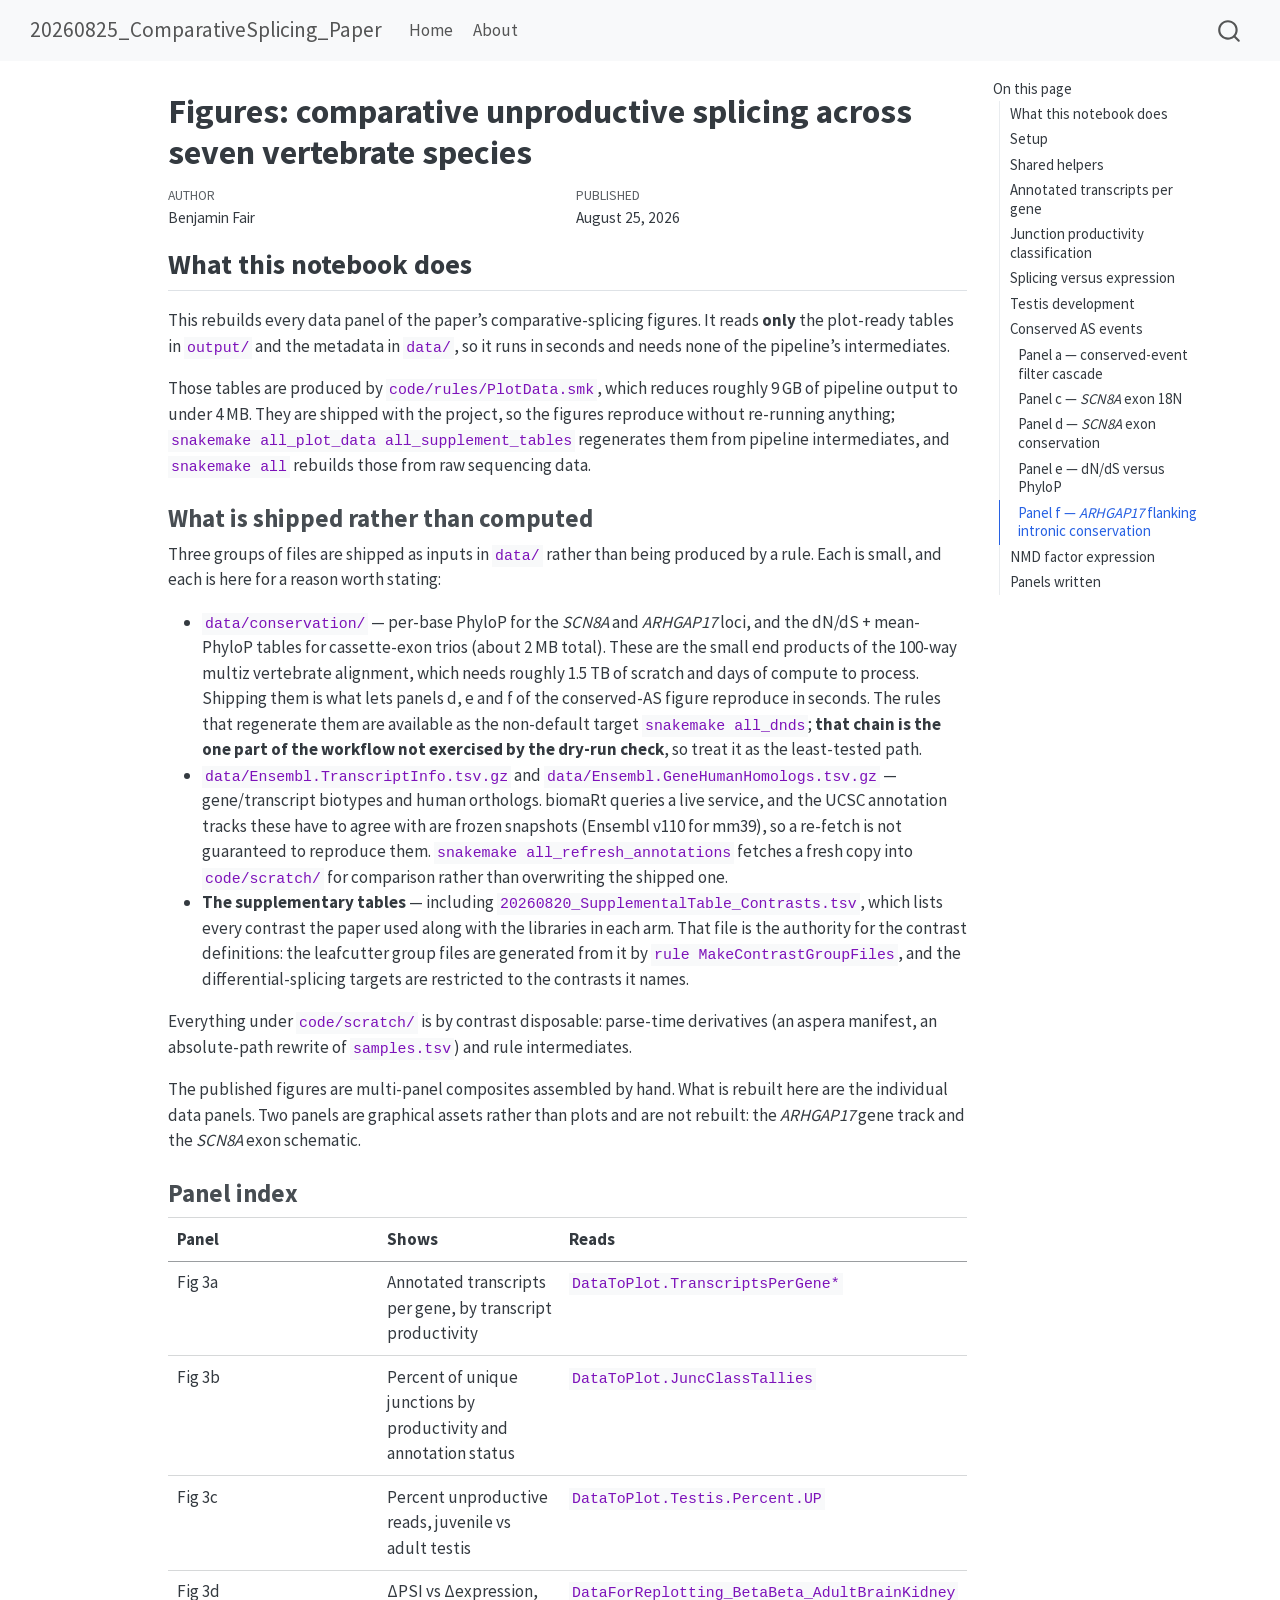
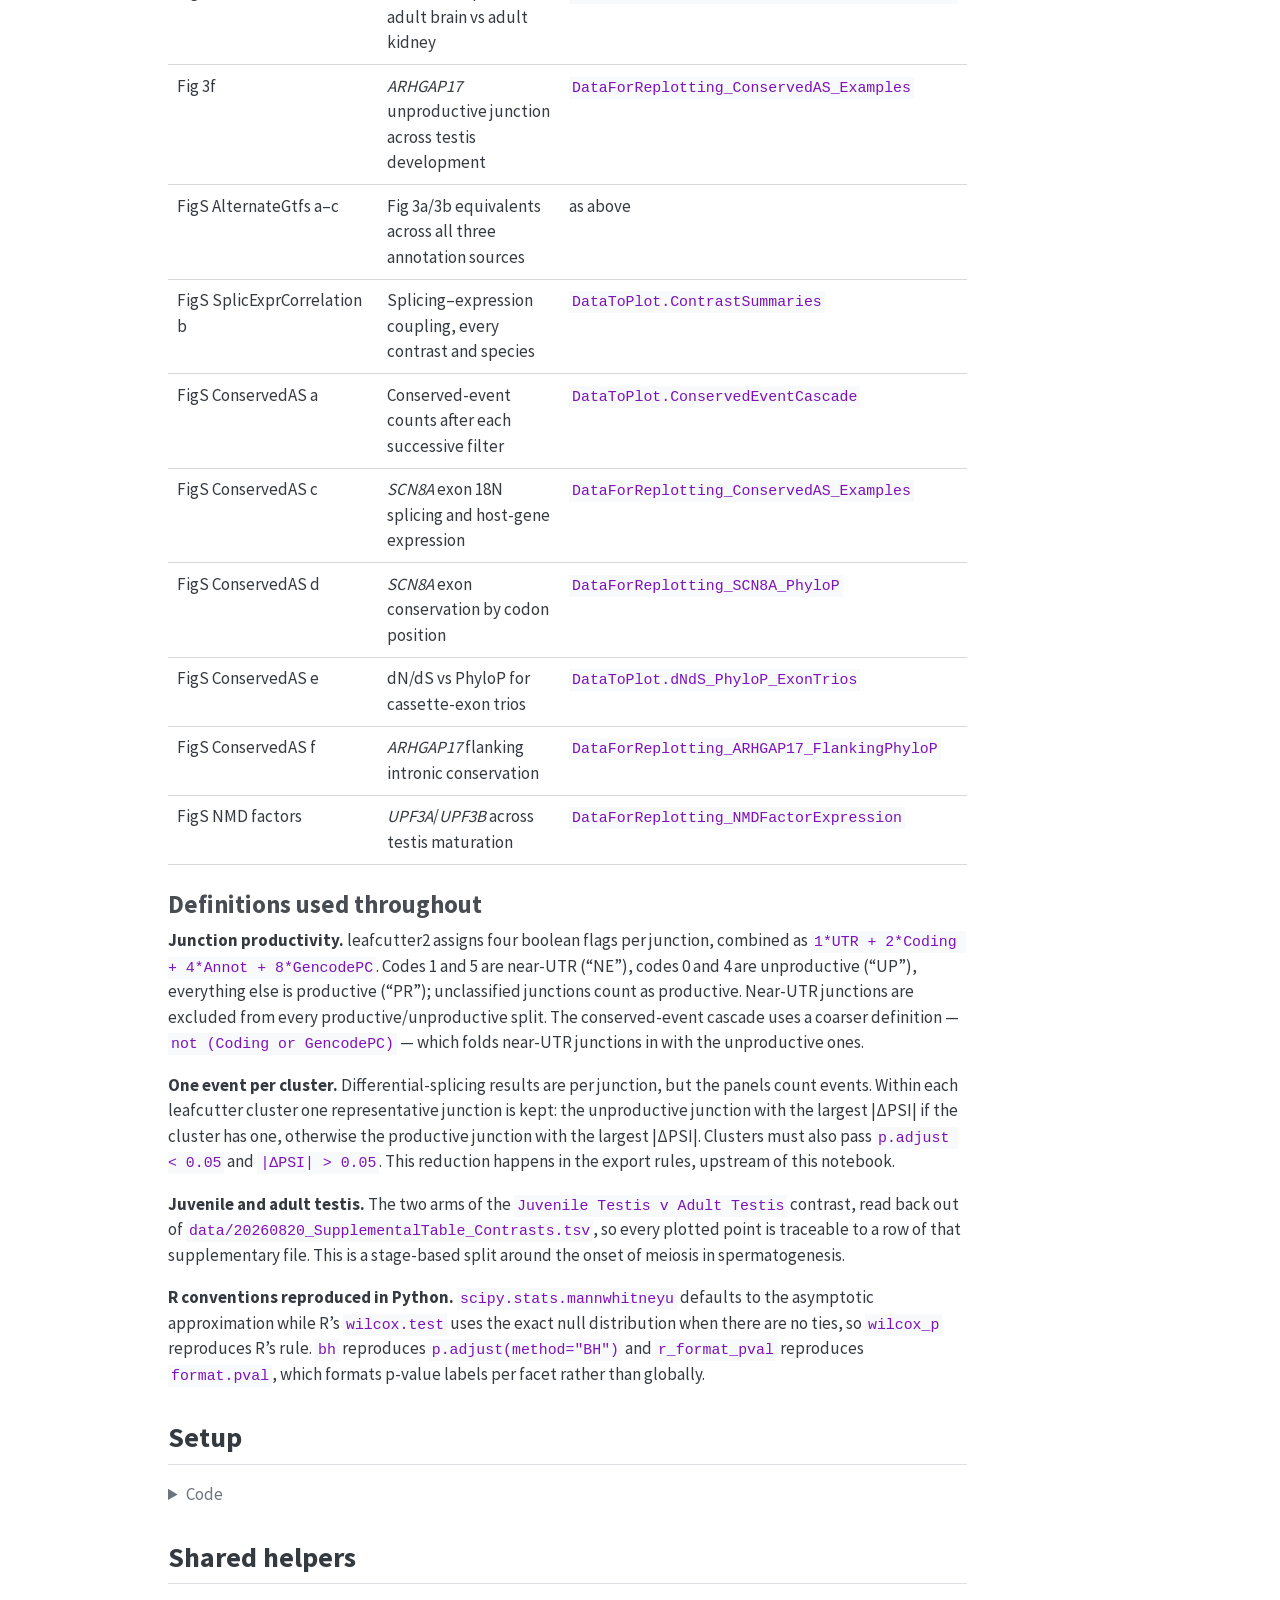
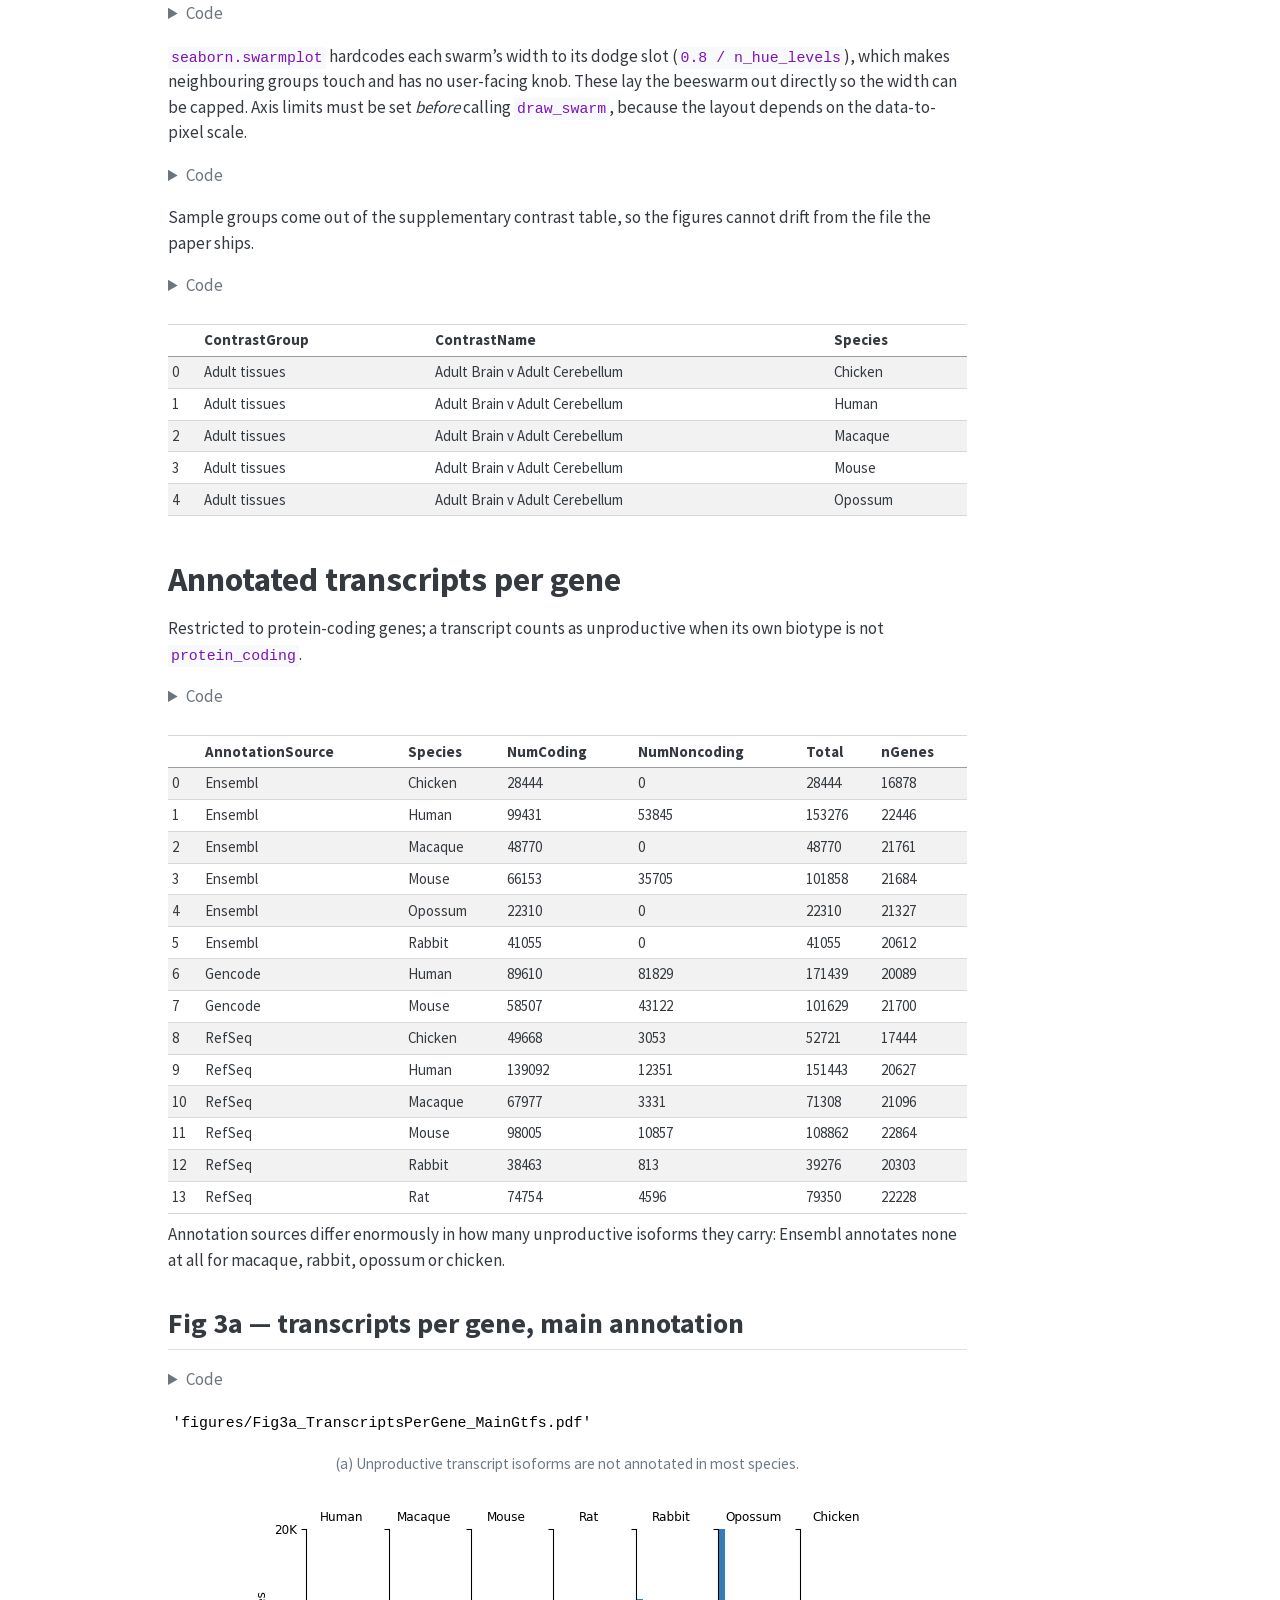
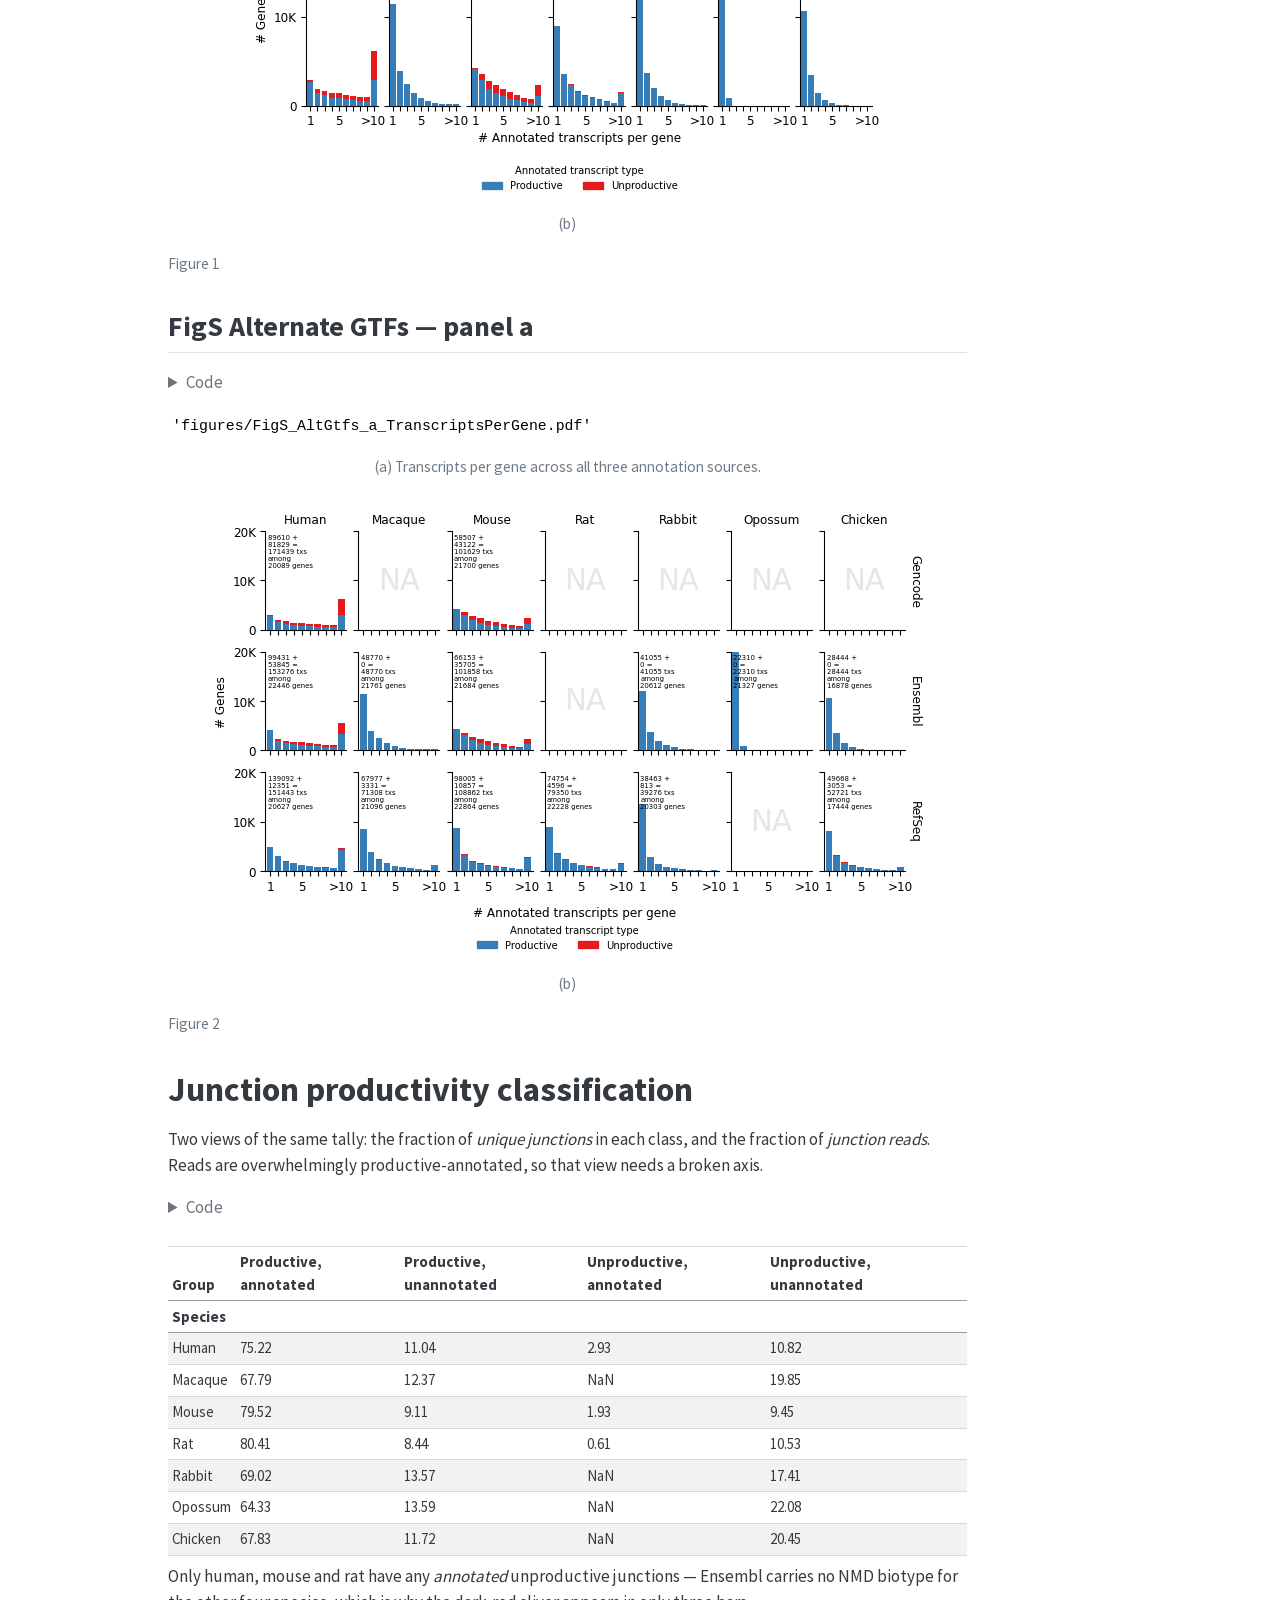
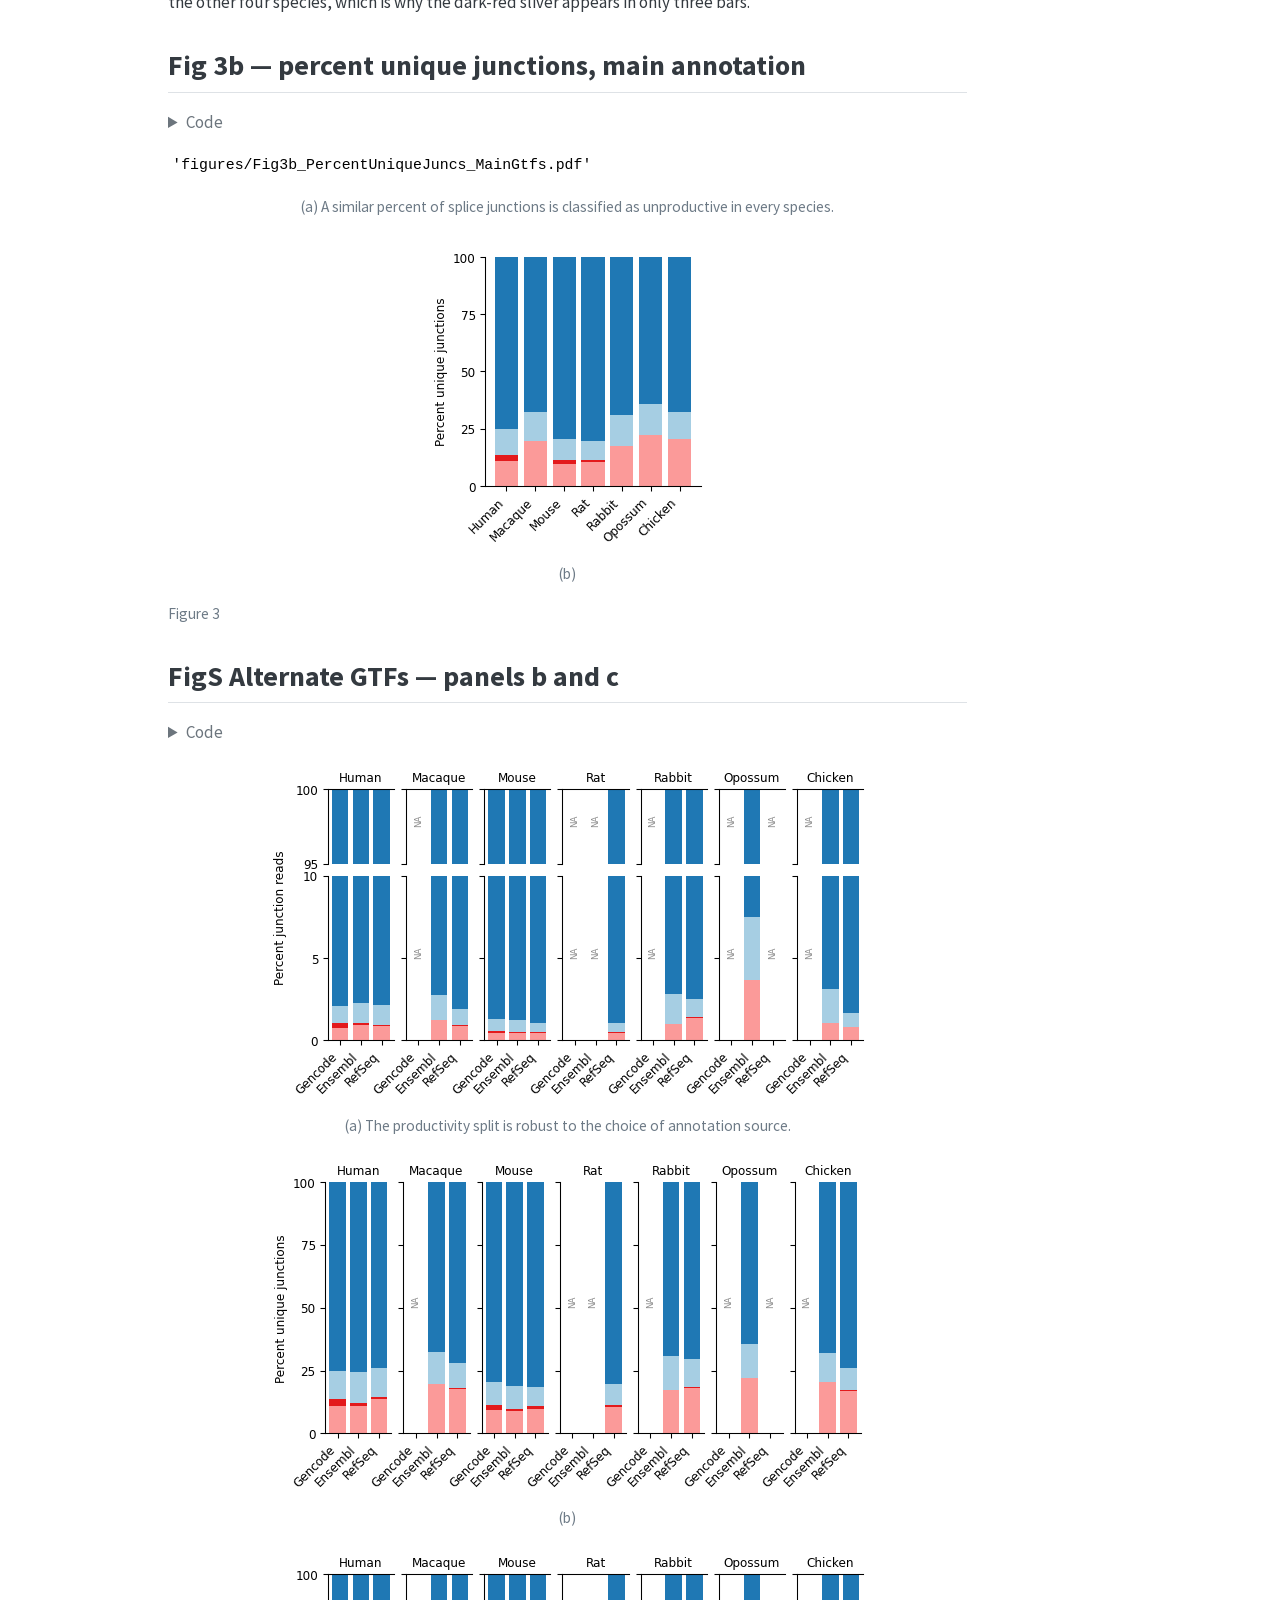
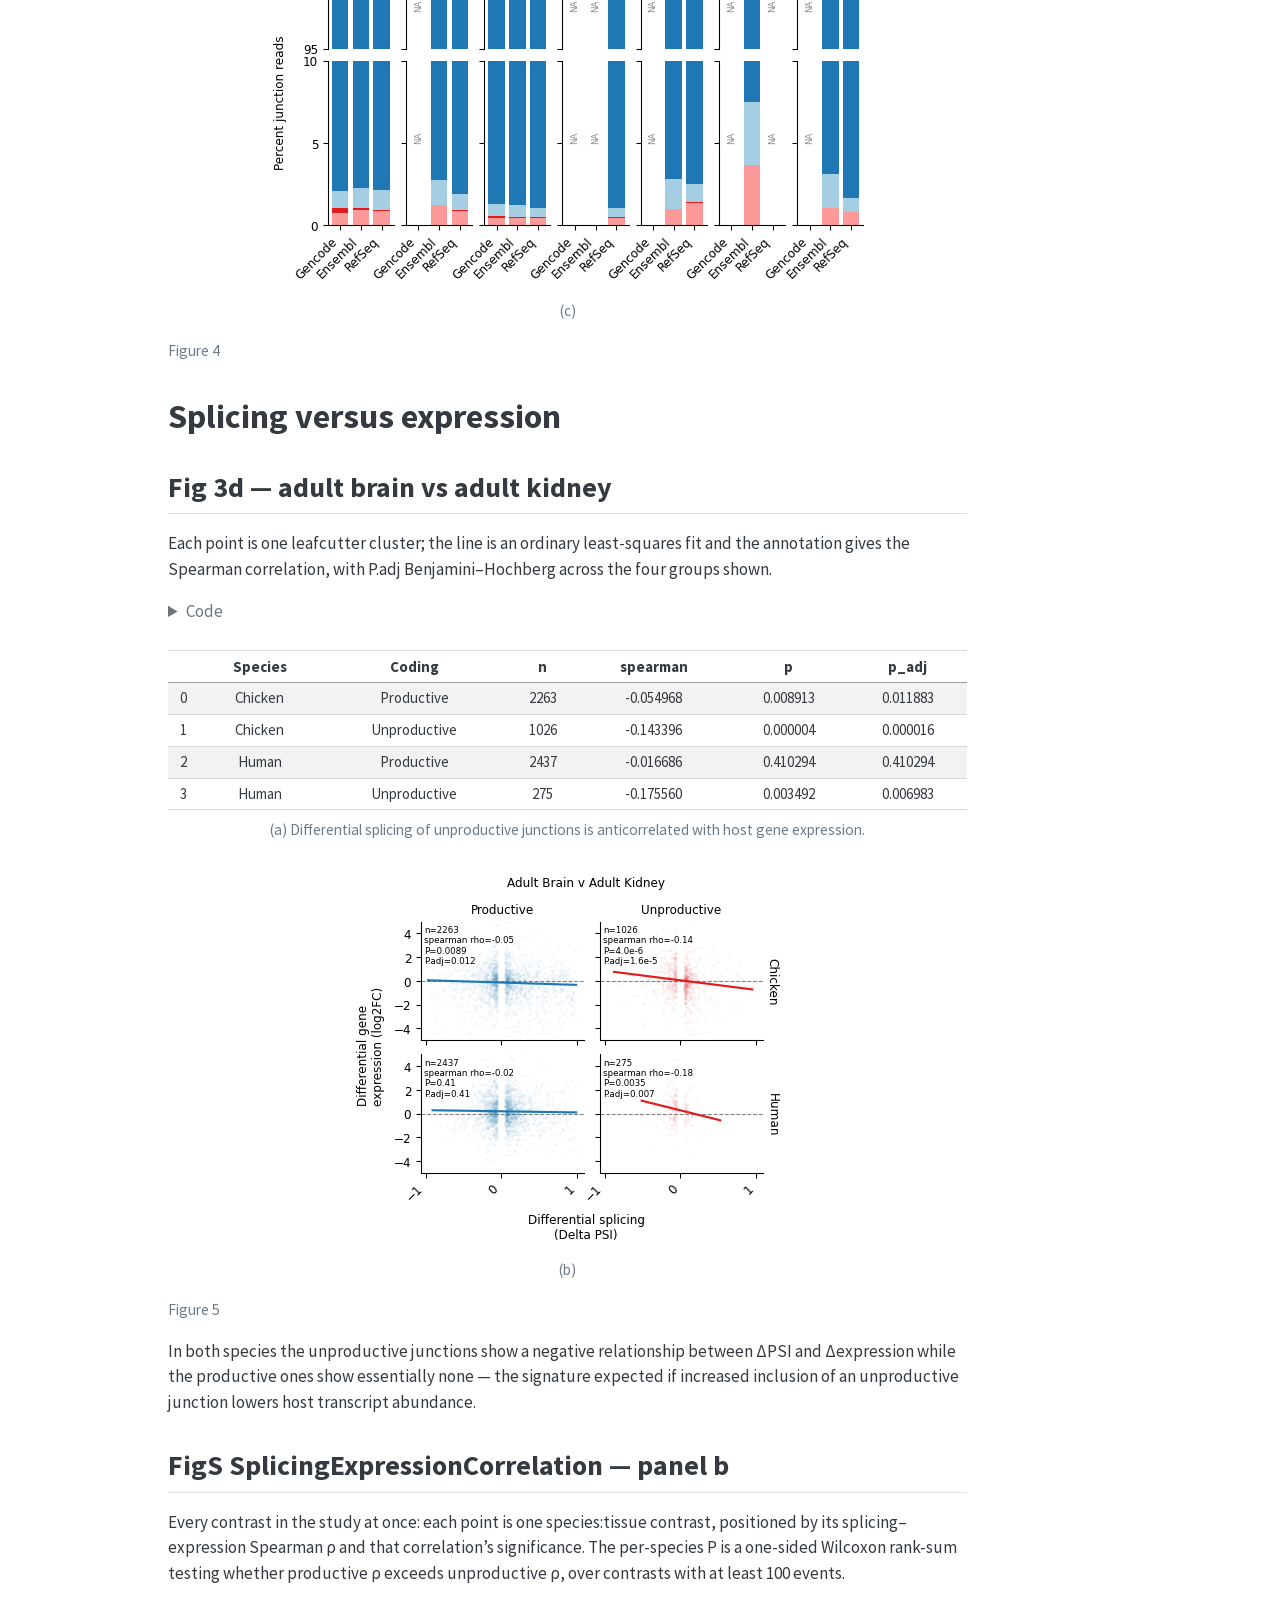
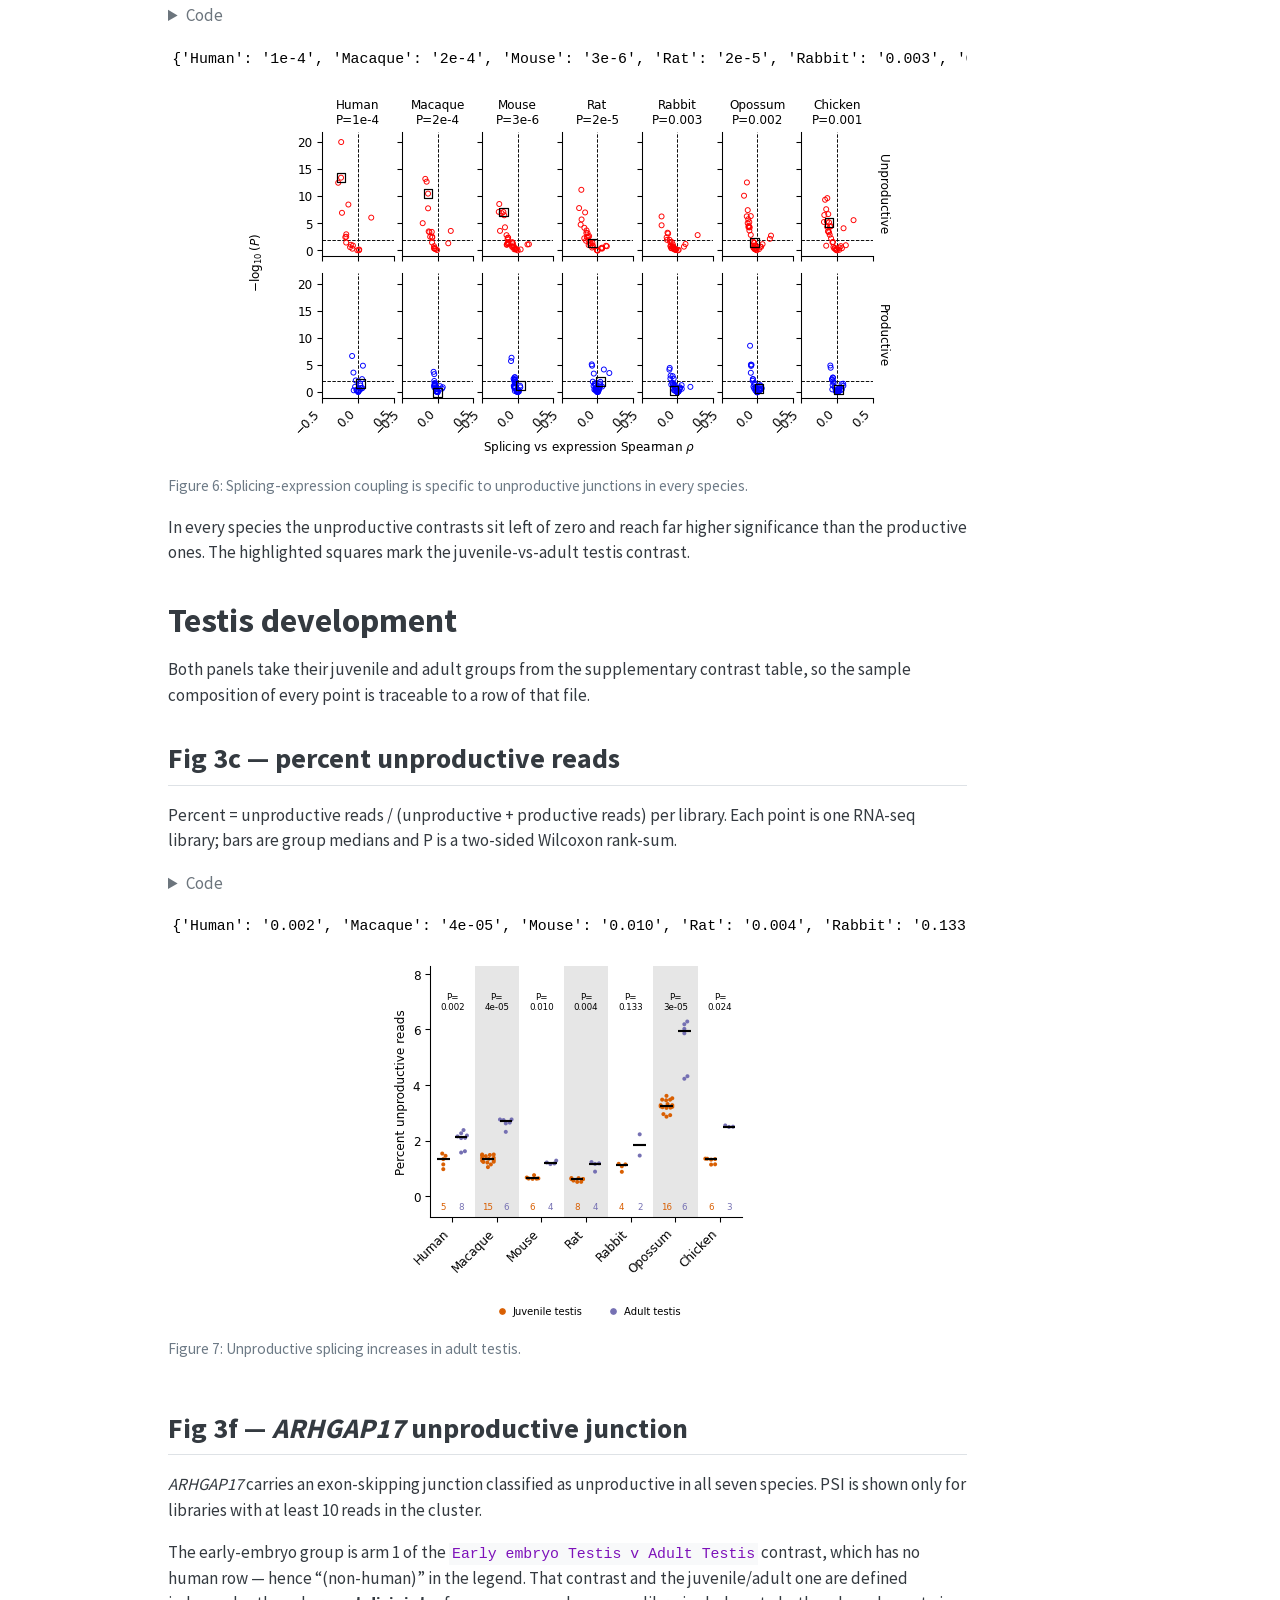
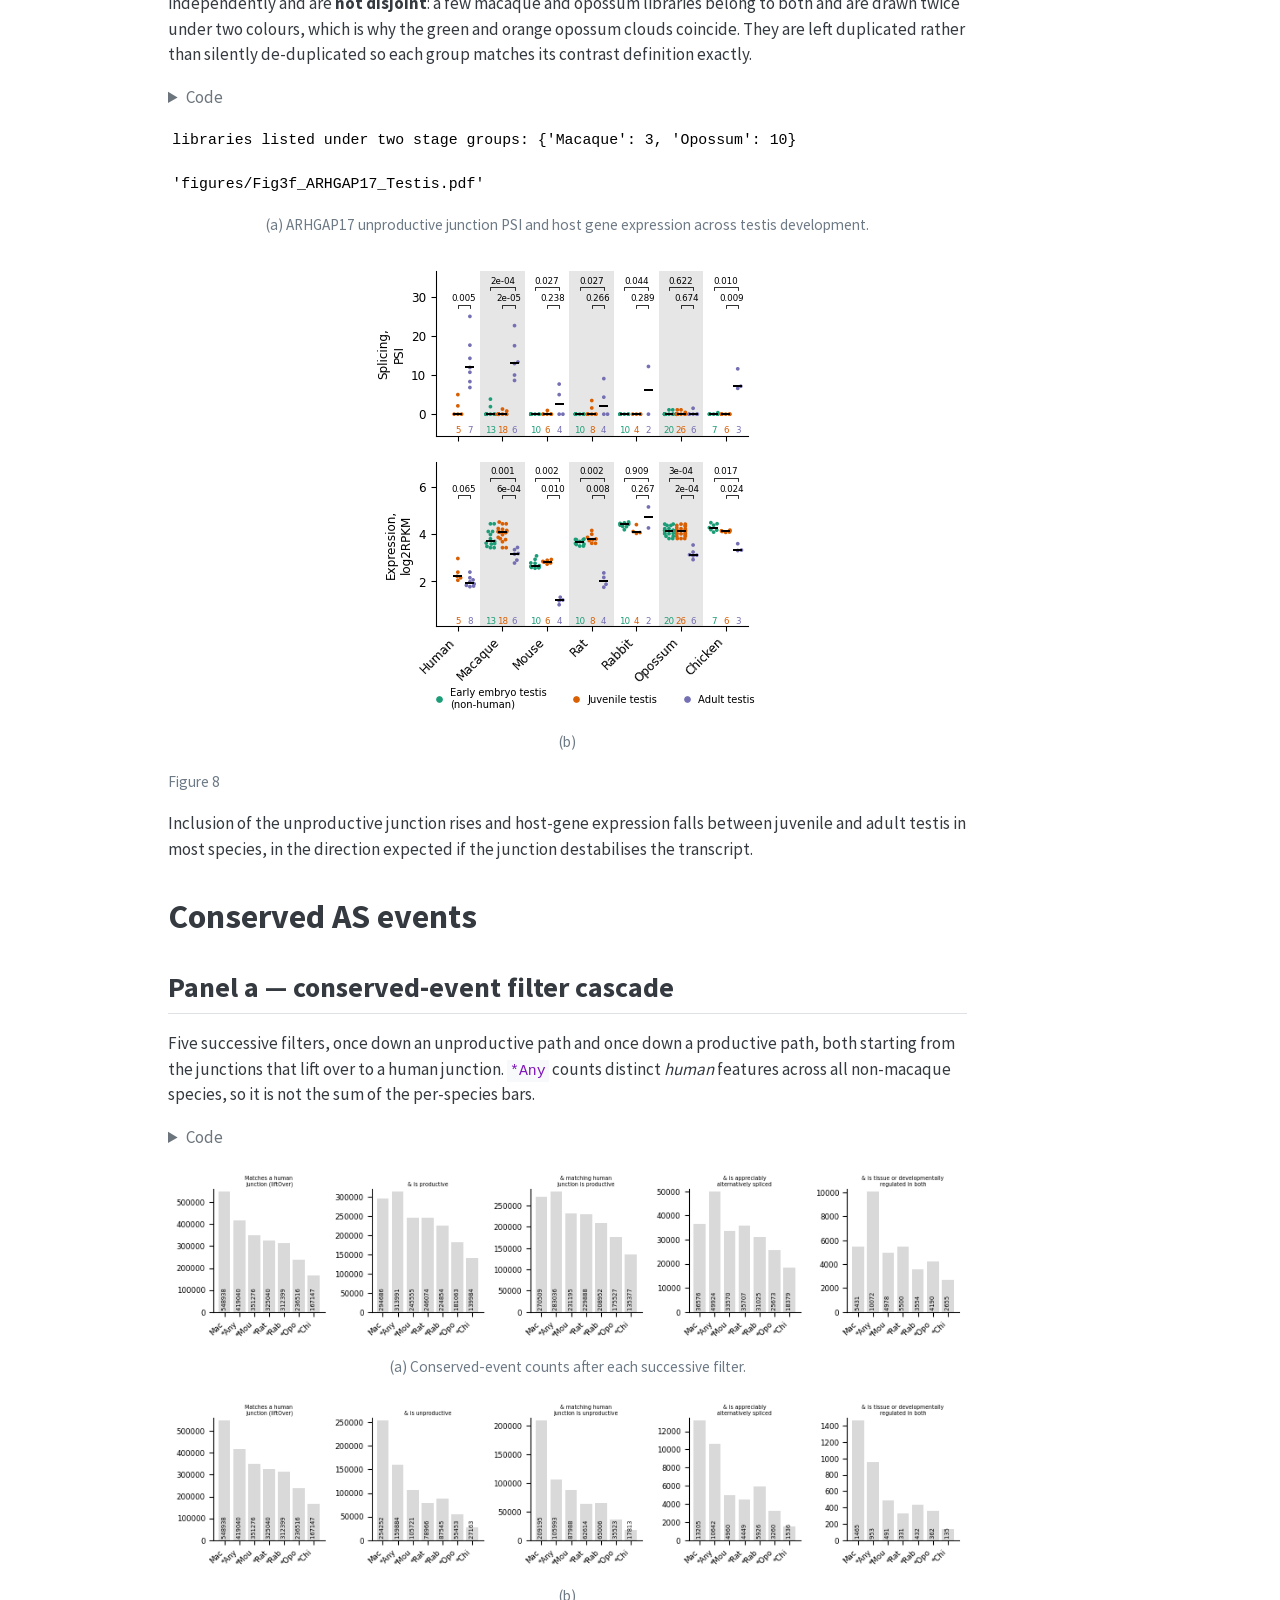
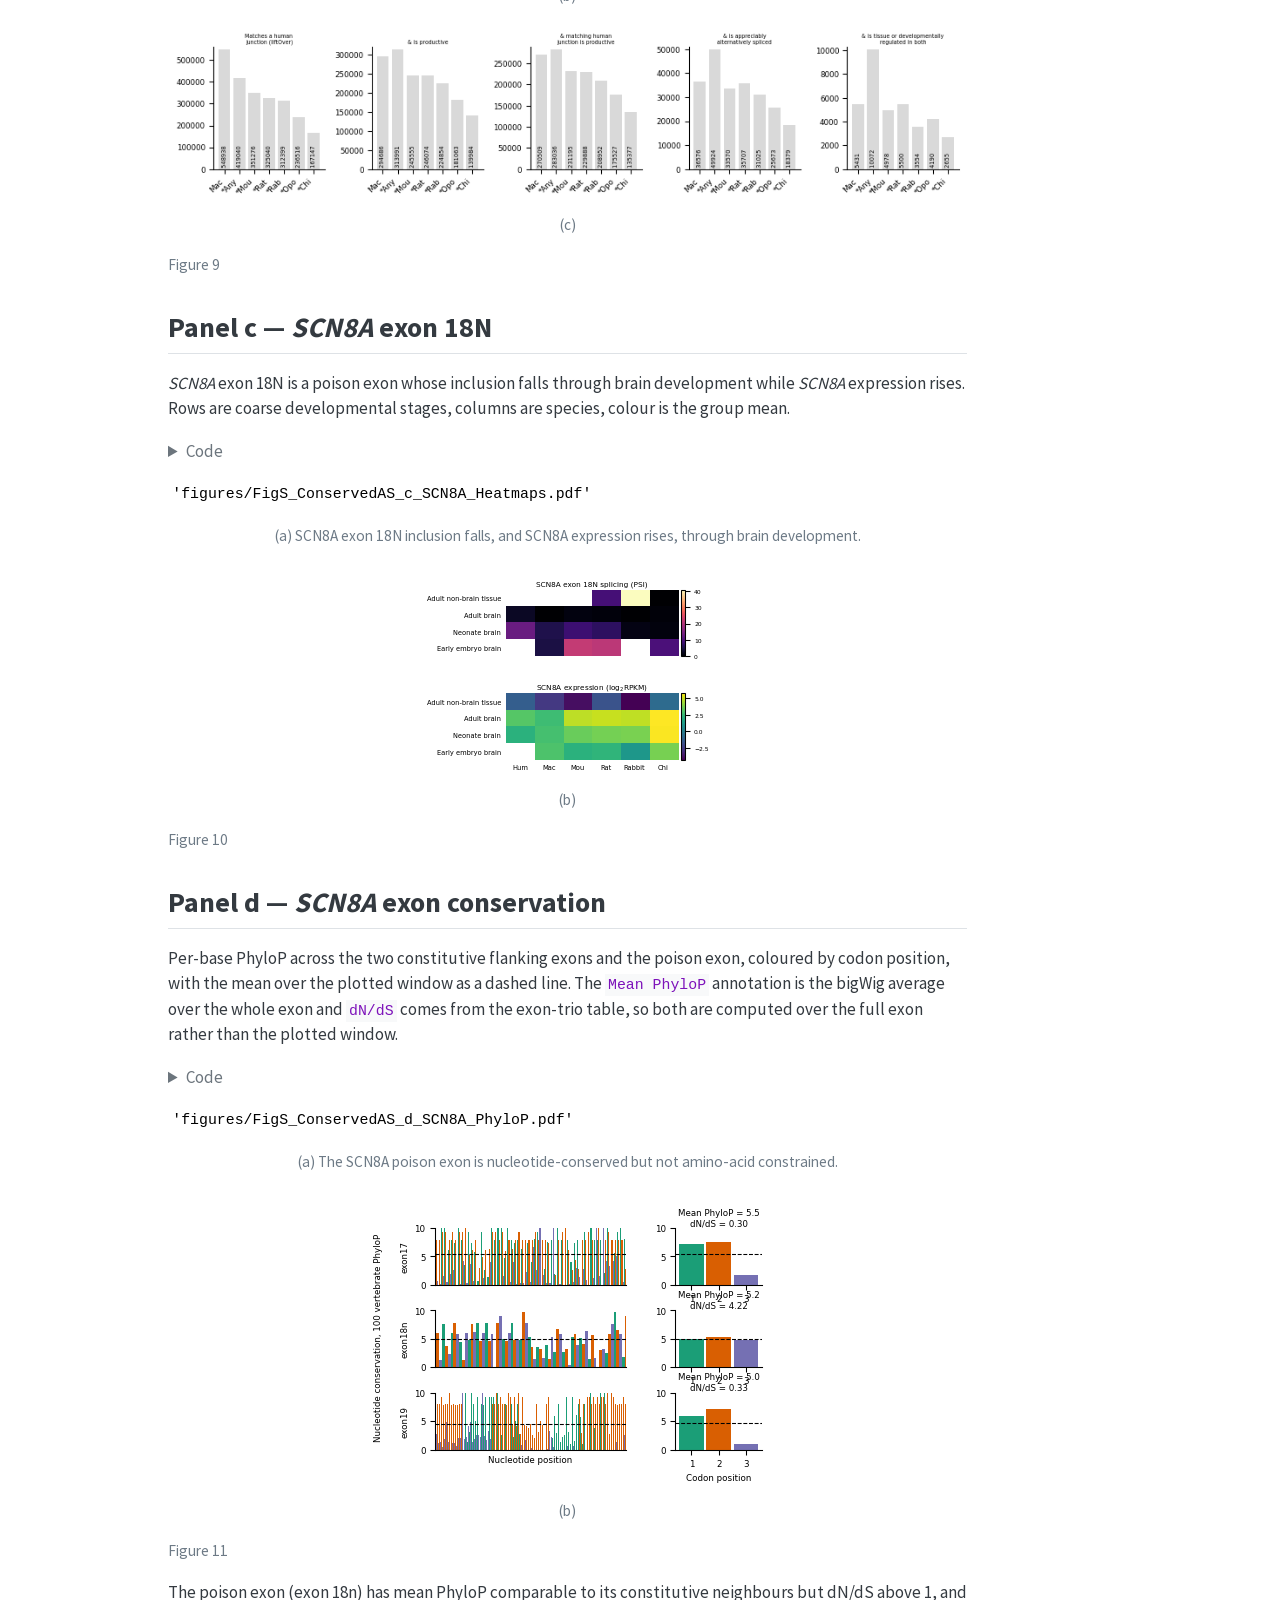
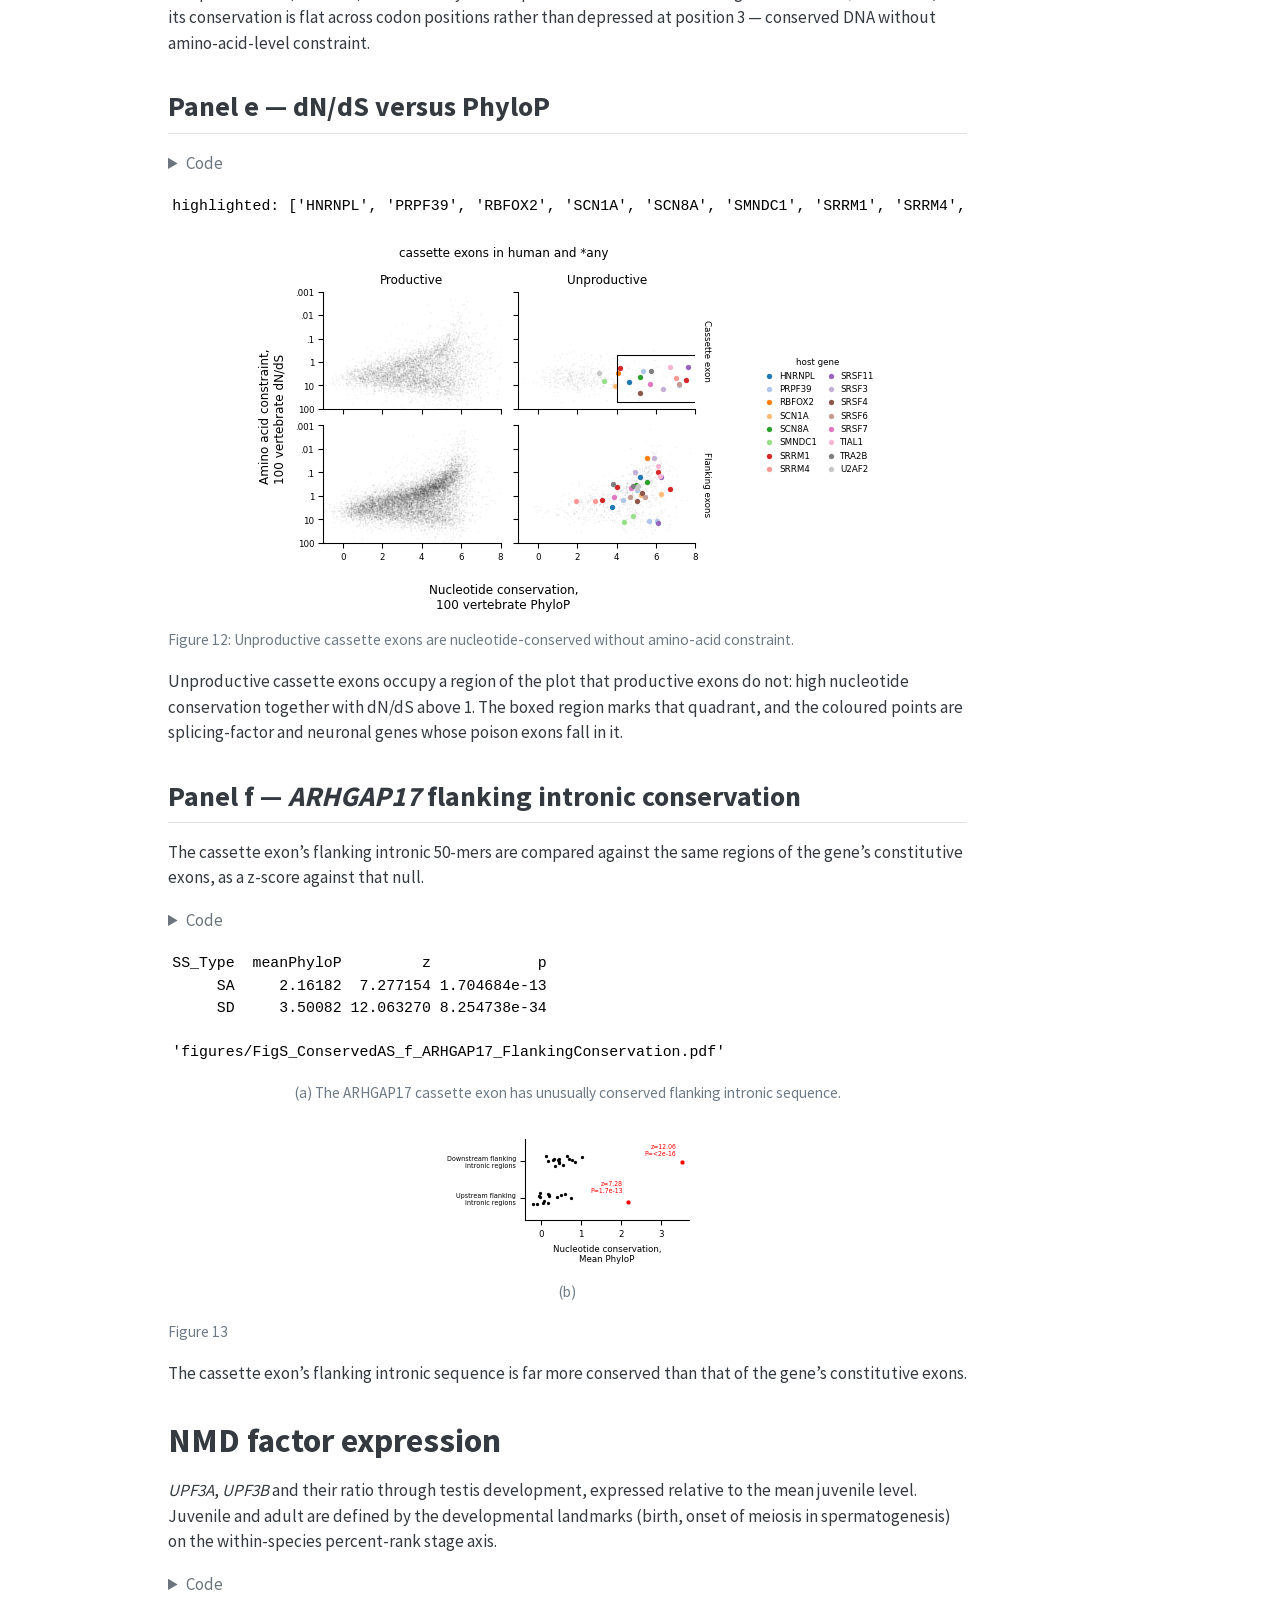
==== docs/ComparativeSplicingFigures.html @ 152240c2 "Self-contained bundle for the comparative-splicing analysis Bundles the comparative unproductive spl" ====
<!DOCTYPE html>
<html xmlns="http://www.w3.org/1999/xhtml" lang="en" xml:lang="en"><head>

<meta charset="utf-8">
<meta name="generator" content="quarto-1.7.29">

<meta name="viewport" content="width=device-width, initial-scale=1.0, user-scalable=yes">

<meta name="author" content="Benjamin Fair">
<meta name="dcterms.date" content="2026-08-25">

<title>Figures: comparative unproductive splicing across seven vertebrate species – 20260825_ComparativeSplicing_Paper</title>
<style>
code{white-space: pre-wrap;}
span.smallcaps{font-variant: small-caps;}
div.columns{display: flex; gap: min(4vw, 1.5em);}
div.column{flex: auto; overflow-x: auto;}
div.hanging-indent{margin-left: 1.5em; text-indent: -1.5em;}
ul.task-list{list-style: none;}
ul.task-list li input[type="checkbox"] {
width: 0.8em;
margin: 0 0.8em 0.2em -1em;  vertical-align: middle;
}

html { -webkit-text-size-adjust: 100%; }
pre > code.sourceCode { white-space: pre; position: relative; }
pre > code.sourceCode > span { display: inline-block; line-height: 1.25; }
pre > code.sourceCode > span:empty { height: 1.2em; }
.sourceCode { overflow: visible; }
code.sourceCode > span { color: inherit; text-decoration: inherit; }
div.sourceCode { margin: 1em 0; }
pre.sourceCode { margin: 0; }
@media screen {
div.sourceCode { overflow: auto; }
}
@media print {
pre > code.sourceCode { white-space: pre-wrap; }
pre > code.sourceCode > span { text-indent: -5em; padding-left: 5em; }
}
pre.numberSource code
{ counter-reset: source-line 0; }
pre.numberSource code > span
{ position: relative; left: -4em; counter-increment: source-line; }
pre.numberSource code > span > a:first-child::before
{ content: counter(source-line);
position: relative; left: -1em; text-align: right; vertical-align: baseline;
border: none; display: inline-block;
-webkit-touch-callout: none; -webkit-user-select: none;
-khtml-user-select: none; -moz-user-select: none;
-ms-user-select: none; user-select: none;
padding: 0 4px; width: 4em;
}
pre.numberSource { margin-left: 3em; padding-left: 4px; }
div.sourceCode
{ }
@media screen {
pre > code.sourceCode > span > a:first-child::before { text-decoration: underline; }
}
</style>


<script>/*! jQuery v3.5.1 | (c) JS Foundation and other contributors | jquery.org/license */
!function(e,t){"use strict";"object"==typeof module&&"object"==typeof module.exports?module.exports=e.document?t(e,!0):function(e){if(!e.document)throw new Error("jQuery requires a window with a document");return t(e)}:t(e)}("undefined"!=typeof window?window:this,function(C,e){"use strict";var t=[],r=Object.getPrototypeOf,s=t.slice,g=t.flat?function(e){return t.flat.call(e)}:function(e){return t.concat.apply([],e)},u=t.push,i=t.indexOf,n={},o=n.toString,v=n.hasOwnProperty,a=v.toString,l=a.call(Object),y={},m=function(e){return"function"==typeof e&&"number"!=typeof e.nodeType},x=function(e){return null!=e&&e===e.window},E=C.document,c={type:!0,src:!0,nonce:!0,noModule:!0};function b(e,t,n){var r,i,o=(n=n||E).createElement("script");if(o.text=e,t)for(r in c)(i=t[r]||t.getAttribute&&t.getAttribute(r))&&o.setAttribute(r,i);n.head.appendChild(o).parentNode.removeChild(o)}function w(e){return null==e?e+"":"object"==typeof e||"function"==typeof e?n[o.call(e)]||"object":typeof e}var f="3.5.1",S=function(e,t){return new S.fn.init(e,t)};function p(e){var t=!!e&&"length"in e&&e.length,n=w(e);return!m(e)&&!x(e)&&("array"===n||0===t||"number"==typeof t&&0<t&&t-1 in e)}S.fn=S.prototype={jquery:f,constructor:S,length:0,toArray:function(){return s.call(this)},get:function(e){return null==e?s.call(this):e<0?this[e+this.length]:this[e]},pushStack:function(e){var t=S.merge(this.constructor(),e);return t.prevObject=this,t},each:function(e){return S.each(this,e)},map:function(n){return this.pushStack(S.map(this,function(e,t){return n.call(e,t,e)}))},slice:function(){return this.pushStack(s.apply(this,arguments))},first:function(){return this.eq(0)},last:function(){return this.eq(-1)},even:function(){return this.pushStack(S.grep(this,function(e,t){return(t+1)%2}))},odd:function(){return this.pushStack(S.grep(this,function(e,t){return t%2}))},eq:function(e){var t=this.length,n=+e+(e<0?t:0);return this.pushStack(0<=n&&n<t?[this[n]]:[])},end:function(){return this.prevObject||this.constructor()},push:u,sort:t.sort,splice:t.splice},S.extend=S.fn.extend=function(){var e,t,n,r,i,o,a=arguments[0]||{},s=1,u=arguments.length,l=!1;for("boolean"==typeof a&&(l=a,a=arguments[s]||{},s++),"object"==typeof a||m(a)||(a={}),s===u&&(a=this,s--);s<u;s++)if(null!=(e=arguments[s]))for(t in e)r=e[t],"__proto__"!==t&&a!==r&&(l&&r&&(S.isPlainObject(r)||(i=Array.isArray(r)))?(n=a[t],o=i&&!Array.isArray(n)?[]:i||S.isPlainObject(n)?n:{},i=!1,a[t]=S.extend(l,o,r)):void 0!==r&&(a[t]=r));return a},S.extend({expando:"jQuery"+(f+Math.random()).replace(/\D/g,""),isReady:!0,error:function(e){throw new Error(e)},noop:function(){},isPlainObject:function(e){var t,n;return!(!e||"[object Object]"!==o.call(e))&&(!(t=r(e))||"function"==typeof(n=v.call(t,"constructor")&&t.constructor)&&a.call(n)===l)},isEmptyObject:function(e){var t;for(t in e)return!1;return!0},globalEval:function(e,t,n){b(e,{nonce:t&&t.nonce},n)},each:function(e,t){var n,r=0;if(p(e)){for(n=e.length;r<n;r++)if(!1===t.call(e[r],r,e[r]))break}else for(r in e)if(!1===t.call(e[r],r,e[r]))break;return e},makeArray:function(e,t){var n=t||[];return null!=e&&(p(Object(e))?S.merge(n,"string"==typeof e?[e]:e):u.call(n,e)),n},inArray:function(e,t,n){return null==t?-1:i.call(t,e,n)},merge:function(e,t){for(var n=+t.length,r=0,i=e.length;r<n;r++)e[i++]=t[r];return e.length=i,e},grep:function(e,t,n){for(var r=[],i=0,o=e.length,a=!n;i<o;i++)!t(e[i],i)!==a&&r.push(e[i]);return r},map:function(e,t,n){var r,i,o=0,a=[];if(p(e))for(r=e.length;o<r;o++)null!=(i=t(e[o],o,n))&&a.push(i);else for(o in e)null!=(i=t(e[o],o,n))&&a.push(i);return g(a)},guid:1,support:y}),"function"==typeof Symbol&&(S.fn[Symbol.iterator]=t[Symbol.iterator]),S.each("Boolean Number String Function Array Date RegExp Object Error Symbol".split(" "),function(e,t){n["[object "+t+"]"]=t.toLowerCase()});var d=function(n){var e,d,b,o,i,h,f,g,w,u,l,T,C,a,E,v,s,c,y,S="sizzle"+1*new Date,p=n.document,k=0,r=0,m=ue(),x=ue(),A=ue(),N=ue(),D=function(e,t){return e===t&&(l=!0),0},j={}.hasOwnProperty,t=[],q=t.pop,L=t.push,H=t.push,O=t.slice,P=function(e,t){for(var n=0,r=e.length;n<r;n++)if(e[n]===t)return n;return-1},R="checked|selected|async|autofocus|autoplay|controls|defer|disabled|hidden|ismap|loop|multiple|open|readonly|required|scoped",M="[\\x20\\t\\r\\n\\f]",I="(?:\\\\[\\da-fA-F]{1,6}"+M+"?|\\\\[^\\r\\n\\f]|[\\w-]|[^\0-\\x7f])+",W="\\["+M+"*("+I+")(?:"+M+"*([*^$|!~]?=)"+M+"*(?:'((?:\\\\.|[^\\\\'])*)'|\"((?:\\\\.|[^\\\\\"])*)\"|("+I+"))|)"+M+"*\\]",F=":("+I+")(?:\\((('((?:\\\\.|[^\\\\'])*)'|\"((?:\\\\.|[^\\\\\"])*)\")|((?:\\\\.|[^\\\\()[\\]]|"+W+")*)|.*)\\)|)",B=new RegExp(M+"+","g"),$=new RegExp("^"+M+"+|((?:^|[^\\\\])(?:\\\\.)*)"+M+"+$","g"),_=new RegExp("^"+M+"*,"+M+"*"),z=new RegExp("^"+M+"*([>+~]|"+M+")"+M+"*"),U=new RegExp(M+"|>"),X=new RegExp(F),V=new RegExp("^"+I+"$"),G={ID:new RegExp("^#("+I+")"),CLASS:new RegExp("^\\.("+I+")"),TAG:new RegExp("^("+I+"|[*])"),ATTR:new RegExp("^"+W),PSEUDO:new RegExp("^"+F),CHILD:new RegExp("^:(only|first|last|nth|nth-last)-(child|of-type)(?:\\("+M+"*(even|odd|(([+-]|)(\\d*)n|)"+M+"*(?:([+-]|)"+M+"*(\\d+)|))"+M+"*\\)|)","i"),bool:new RegExp("^(?:"+R+")$","i"),needsContext:new RegExp("^"+M+"*[>+~]|:(even|odd|eq|gt|lt|nth|first|last)(?:\\("+M+"*((?:-\\d)?\\d*)"+M+"*\\)|)(?=[^-]|$)","i")},Y=/HTML$/i,Q=/^(?:input|select|textarea|button)$/i,J=/^h\d$/i,K=/^[^{]+\{\s*\[native \w/,Z=/^(?:#([\w-]+)|(\w+)|\.([\w-]+))$/,ee=/[+~]/,te=new RegExp("\\\\[\\da-fA-F]{1,6}"+M+"?|\\\\([^\\r\\n\\f])","g"),ne=function(e,t){var n="0x"+e.slice(1)-65536;return t||(n<0?String.fromCharCode(n+65536):String.fromCharCode(n>>10|55296,1023&n|56320))},re=/([\0-\x1f\x7f]|^-?\d)|^-$|[^\0-\x1f\x7f-\uFFFF\w-]/g,ie=function(e,t){return t?"\0"===e?"\ufffd":e.slice(0,-1)+"\\"+e.charCodeAt(e.length-1).toString(16)+" ":"\\"+e},oe=function(){T()},ae=be(function(e){return!0===e.disabled&&"fieldset"===e.nodeName.toLowerCase()},{dir:"parentNode",next:"legend"});try{H.apply(t=O.call(p.childNodes),p.childNodes),t[p.childNodes.length].nodeType}catch(e){H={apply:t.length?function(e,t){L.apply(e,O.call(t))}:function(e,t){var n=e.length,r=0;while(e[n++]=t[r++]);e.length=n-1}}}function se(t,e,n,r){var i,o,a,s,u,l,c,f=e&&e.ownerDocument,p=e?e.nodeType:9;if(n=n||[],"string"!=typeof t||!t||1!==p&&9!==p&&11!==p)return n;if(!r&&(T(e),e=e||C,E)){if(11!==p&&(u=Z.exec(t)))if(i=u[1]){if(9===p){if(!(a=e.getElementById(i)))return n;if(a.id===i)return n.push(a),n}else if(f&&(a=f.getElementById(i))&&y(e,a)&&a.id===i)return n.push(a),n}else{if(u[2])return H.apply(n,e.getElementsByTagName(t)),n;if((i=u[3])&&d.getElementsByClassName&&e.getElementsByClassName)return H.apply(n,e.getElementsByClassName(i)),n}if(d.qsa&&!N[t+" "]&&(!v||!v.test(t))&&(1!==p||"object"!==e.nodeName.toLowerCase())){if(c=t,f=e,1===p&&(U.test(t)||z.test(t))){(f=ee.test(t)&&ye(e.parentNode)||e)===e&&d.scope||((s=e.getAttribute("id"))?s=s.replace(re,ie):e.setAttribute("id",s=S)),o=(l=h(t)).length;while(o--)l[o]=(s?"#"+s:":scope")+" "+xe(l[o]);c=l.join(",")}try{return H.apply(n,f.querySelectorAll(c)),n}catch(e){N(t,!0)}finally{s===S&&e.removeAttribute("id")}}}return g(t.replace($,"$1"),e,n,r)}function ue(){var r=[];return function e(t,n){return r.push(t+" ")>b.cacheLength&&delete e[r.shift()],e[t+" "]=n}}function le(e){return e[S]=!0,e}function ce(e){var t=C.createElement("fieldset");try{return!!e(t)}catch(e){return!1}finally{t.parentNode&&t.parentNode.removeChild(t),t=null}}function fe(e,t){var n=e.split("|"),r=n.length;while(r--)b.attrHandle[n[r]]=t}function pe(e,t){var n=t&&e,r=n&&1===e.nodeType&&1===t.nodeType&&e.sourceIndex-t.sourceIndex;if(r)return r;if(n)while(n=n.nextSibling)if(n===t)return-1;return e?1:-1}function de(t){return function(e){return"input"===e.nodeName.toLowerCase()&&e.type===t}}function he(n){return function(e){var t=e.nodeName.toLowerCase();return("input"===t||"button"===t)&&e.type===n}}function ge(t){return function(e){return"form"in e?e.parentNode&&!1===e.disabled?"label"in e?"label"in e.parentNode?e.parentNode.disabled===t:e.disabled===t:e.isDisabled===t||e.isDisabled!==!t&&ae(e)===t:e.disabled===t:"label"in e&&e.disabled===t}}function ve(a){return le(function(o){return o=+o,le(function(e,t){var n,r=a([],e.length,o),i=r.length;while(i--)e[n=r[i]]&&(e[n]=!(t[n]=e[n]))})})}function ye(e){return e&&"undefined"!=typeof e.getElementsByTagName&&e}for(e in d=se.support={},i=se.isXML=function(e){var t=e.namespaceURI,n=(e.ownerDocument||e).documentElement;return!Y.test(t||n&&n.nodeName||"HTML")},T=se.setDocument=function(e){var t,n,r=e?e.ownerDocument||e:p;return r!=C&&9===r.nodeType&&r.documentElement&&(a=(C=r).documentElement,E=!i(C),p!=C&&(n=C.defaultView)&&n.top!==n&&(n.addEventListener?n.addEventListener("unload",oe,!1):n.attachEvent&&n.attachEvent("onunload",oe)),d.scope=ce(function(e){return a.appendChild(e).appendChild(C.createElement("div")),"undefined"!=typeof e.querySelectorAll&&!e.querySelectorAll(":scope fieldset div").length}),d.attributes=ce(function(e){return e.className="i",!e.getAttribute("className")}),d.getElementsByTagName=ce(function(e){return e.appendChild(C.createComment("")),!e.getElementsByTagName("*").length}),d.getElementsByClassName=K.test(C.getElementsByClassName),d.getById=ce(function(e){return a.appendChild(e).id=S,!C.getElementsByName||!C.getElementsByName(S).length}),d.getById?(b.filter.ID=function(e){var t=e.replace(te,ne);return function(e){return e.getAttribute("id")===t}},b.find.ID=function(e,t){if("undefined"!=typeof t.getElementById&&E){var n=t.getElementById(e);return n?[n]:[]}}):(b.filter.ID=function(e){var n=e.replace(te,ne);return function(e){var t="undefined"!=typeof e.getAttributeNode&&e.getAttributeNode("id");return t&&t.value===n}},b.find.ID=function(e,t){if("undefined"!=typeof t.getElementById&&E){var n,r,i,o=t.getElementById(e);if(o){if((n=o.getAttributeNode("id"))&&n.value===e)return[o];i=t.getElementsByName(e),r=0;while(o=i[r++])if((n=o.getAttributeNode("id"))&&n.value===e)return[o]}return[]}}),b.find.TAG=d.getElementsByTagName?function(e,t){return"undefined"!=typeof t.getElementsByTagName?t.getElementsByTagName(e):d.qsa?t.querySelectorAll(e):void 0}:function(e,t){var n,r=[],i=0,o=t.getElementsByTagName(e);if("*"===e){while(n=o[i++])1===n.nodeType&&r.push(n);return r}return o},b.find.CLASS=d.getElementsByClassName&&function(e,t){if("undefined"!=typeof t.getElementsByClassName&&E)return t.getElementsByClassName(e)},s=[],v=[],(d.qsa=K.test(C.querySelectorAll))&&(ce(function(e){var t;a.appendChild(e).innerHTML="<a id='"+S+"'></a><select id='"+S+"-\r\\' msallowcapture=''><option selected=''></option></select>",e.querySelectorAll("[msallowcapture^='']").length&&v.push("[*^$]="+M+"*(?:''|\"\")"),e.querySelectorAll("[selected]").length||v.push("\\["+M+"*(?:value|"+R+")"),e.querySelectorAll("[id~="+S+"-]").length||v.push("~="),(t=C.createElement("input")).setAttribute("name",""),e.appendChild(t),e.querySelectorAll("[name='']").length||v.push("\\["+M+"*name"+M+"*="+M+"*(?:''|\"\")"),e.querySelectorAll(":checked").length||v.push(":checked"),e.querySelectorAll("a#"+S+"+*").length||v.push(".#.+[+~]"),e.querySelectorAll("\\\f"),v.push("[\\r\\n\\f]")}),ce(function(e){e.innerHTML="<a href='' disabled='disabled'></a><select disabled='disabled'><option/></select>";var t=C.createElement("input");t.setAttribute("type","hidden"),e.appendChild(t).setAttribute("name","D"),e.querySelectorAll("[name=d]").length&&v.push("name"+M+"*[*^$|!~]?="),2!==e.querySelectorAll(":enabled").length&&v.push(":enabled",":disabled"),a.appendChild(e).disabled=!0,2!==e.querySelectorAll(":disabled").length&&v.push(":enabled",":disabled"),e.querySelectorAll("*,:x"),v.push(",.*:")})),(d.matchesSelector=K.test(c=a.matches||a.webkitMatchesSelector||a.mozMatchesSelector||a.oMatchesSelector||a.msMatchesSelector))&&ce(function(e){d.disconnectedMatch=c.call(e,"*"),c.call(e,"[s!='']:x"),s.push("!=",F)}),v=v.length&&new RegExp(v.join("|")),s=s.length&&new RegExp(s.join("|")),t=K.test(a.compareDocumentPosition),y=t||K.test(a.contains)?function(e,t){var n=9===e.nodeType?e.documentElement:e,r=t&&t.parentNode;return e===r||!(!r||1!==r.nodeType||!(n.contains?n.contains(r):e.compareDocumentPosition&&16&e.compareDocumentPosition(r)))}:function(e,t){if(t)while(t=t.parentNode)if(t===e)return!0;return!1},D=t?function(e,t){if(e===t)return l=!0,0;var n=!e.compareDocumentPosition-!t.compareDocumentPosition;return n||(1&(n=(e.ownerDocument||e)==(t.ownerDocument||t)?e.compareDocumentPosition(t):1)||!d.sortDetached&&t.compareDocumentPosition(e)===n?e==C||e.ownerDocument==p&&y(p,e)?-1:t==C||t.ownerDocument==p&&y(p,t)?1:u?P(u,e)-P(u,t):0:4&n?-1:1)}:function(e,t){if(e===t)return l=!0,0;var n,r=0,i=e.parentNode,o=t.parentNode,a=[e],s=[t];if(!i||!o)return e==C?-1:t==C?1:i?-1:o?1:u?P(u,e)-P(u,t):0;if(i===o)return pe(e,t);n=e;while(n=n.parentNode)a.unshift(n);n=t;while(n=n.parentNode)s.unshift(n);while(a[r]===s[r])r++;return r?pe(a[r],s[r]):a[r]==p?-1:s[r]==p?1:0}),C},se.matches=function(e,t){return se(e,null,null,t)},se.matchesSelector=function(e,t){if(T(e),d.matchesSelector&&E&&!N[t+" "]&&(!s||!s.test(t))&&(!v||!v.test(t)))try{var n=c.call(e,t);if(n||d.disconnectedMatch||e.document&&11!==e.document.nodeType)return n}catch(e){N(t,!0)}return 0<se(t,C,null,[e]).length},se.contains=function(e,t){return(e.ownerDocument||e)!=C&&T(e),y(e,t)},se.attr=function(e,t){(e.ownerDocument||e)!=C&&T(e);var n=b.attrHandle[t.toLowerCase()],r=n&&j.call(b.attrHandle,t.toLowerCase())?n(e,t,!E):void 0;return void 0!==r?r:d.attributes||!E?e.getAttribute(t):(r=e.getAttributeNode(t))&&r.specified?r.value:null},se.escape=function(e){return(e+"").replace(re,ie)},se.error=function(e){throw new Error("Syntax error, unrecognized expression: "+e)},se.uniqueSort=function(e){var t,n=[],r=0,i=0;if(l=!d.detectDuplicates,u=!d.sortStable&&e.slice(0),e.sort(D),l){while(t=e[i++])t===e[i]&&(r=n.push(i));while(r--)e.splice(n[r],1)}return u=null,e},o=se.getText=function(e){var t,n="",r=0,i=e.nodeType;if(i){if(1===i||9===i||11===i){if("string"==typeof e.textContent)return e.textContent;for(e=e.firstChild;e;e=e.nextSibling)n+=o(e)}else if(3===i||4===i)return e.nodeValue}else while(t=e[r++])n+=o(t);return n},(b=se.selectors={cacheLength:50,createPseudo:le,match:G,attrHandle:{},find:{},relative:{">":{dir:"parentNode",first:!0}," ":{dir:"parentNode"},"+":{dir:"previousSibling",first:!0},"~":{dir:"previousSibling"}},preFilter:{ATTR:function(e){return e[1]=e[1].replace(te,ne),e[3]=(e[3]||e[4]||e[5]||"").replace(te,ne),"~="===e[2]&&(e[3]=" "+e[3]+" "),e.slice(0,4)},CHILD:function(e){return e[1]=e[1].toLowerCase(),"nth"===e[1].slice(0,3)?(e[3]||se.error(e[0]),e[4]=+(e[4]?e[5]+(e[6]||1):2*("even"===e[3]||"odd"===e[3])),e[5]=+(e[7]+e[8]||"odd"===e[3])):e[3]&&se.error(e[0]),e},PSEUDO:function(e){var t,n=!e[6]&&e[2];return G.CHILD.test(e[0])?null:(e[3]?e[2]=e[4]||e[5]||"":n&&X.test(n)&&(t=h(n,!0))&&(t=n.indexOf(")",n.length-t)-n.length)&&(e[0]=e[0].slice(0,t),e[2]=n.slice(0,t)),e.slice(0,3))}},filter:{TAG:function(e){var t=e.replace(te,ne).toLowerCase();return"*"===e?function(){return!0}:function(e){return e.nodeName&&e.nodeName.toLowerCase()===t}},CLASS:function(e){var t=m[e+" "];return t||(t=new RegExp("(^|"+M+")"+e+"("+M+"|$)"))&&m(e,function(e){return t.test("string"==typeof e.className&&e.className||"undefined"!=typeof e.getAttribute&&e.getAttribute("class")||"")})},ATTR:function(n,r,i){return function(e){var t=se.attr(e,n);return null==t?"!="===r:!r||(t+="","="===r?t===i:"!="===r?t!==i:"^="===r?i&&0===t.indexOf(i):"*="===r?i&&-1<t.indexOf(i):"$="===r?i&&t.slice(-i.length)===i:"~="===r?-1<(" "+t.replace(B," ")+" ").indexOf(i):"|="===r&&(t===i||t.slice(0,i.length+1)===i+"-"))}},CHILD:function(h,e,t,g,v){var y="nth"!==h.slice(0,3),m="last"!==h.slice(-4),x="of-type"===e;return 1===g&&0===v?function(e){return!!e.parentNode}:function(e,t,n){var r,i,o,a,s,u,l=y!==m?"nextSibling":"previousSibling",c=e.parentNode,f=x&&e.nodeName.toLowerCase(),p=!n&&!x,d=!1;if(c){if(y){while(l){a=e;while(a=a[l])if(x?a.nodeName.toLowerCase()===f:1===a.nodeType)return!1;u=l="only"===h&&!u&&"nextSibling"}return!0}if(u=[m?c.firstChild:c.lastChild],m&&p){d=(s=(r=(i=(o=(a=c)[S]||(a[S]={}))[a.uniqueID]||(o[a.uniqueID]={}))[h]||[])[0]===k&&r[1])&&r[2],a=s&&c.childNodes[s];while(a=++s&&a&&a[l]||(d=s=0)||u.pop())if(1===a.nodeType&&++d&&a===e){i[h]=[k,s,d];break}}else if(p&&(d=s=(r=(i=(o=(a=e)[S]||(a[S]={}))[a.uniqueID]||(o[a.uniqueID]={}))[h]||[])[0]===k&&r[1]),!1===d)while(a=++s&&a&&a[l]||(d=s=0)||u.pop())if((x?a.nodeName.toLowerCase()===f:1===a.nodeType)&&++d&&(p&&((i=(o=a[S]||(a[S]={}))[a.uniqueID]||(o[a.uniqueID]={}))[h]=[k,d]),a===e))break;return(d-=v)===g||d%g==0&&0<=d/g}}},PSEUDO:function(e,o){var t,a=b.pseudos[e]||b.setFilters[e.toLowerCase()]||se.error("unsupported pseudo: "+e);return a[S]?a(o):1<a.length?(t=[e,e,"",o],b.setFilters.hasOwnProperty(e.toLowerCase())?le(function(e,t){var n,r=a(e,o),i=r.length;while(i--)e[n=P(e,r[i])]=!(t[n]=r[i])}):function(e){return a(e,0,t)}):a}},pseudos:{not:le(function(e){var r=[],i=[],s=f(e.replace($,"$1"));return s[S]?le(function(e,t,n,r){var i,o=s(e,null,r,[]),a=e.length;while(a--)(i=o[a])&&(e[a]=!(t[a]=i))}):function(e,t,n){return r[0]=e,s(r,null,n,i),r[0]=null,!i.pop()}}),has:le(function(t){return function(e){return 0<se(t,e).length}}),contains:le(function(t){return t=t.replace(te,ne),function(e){return-1<(e.textContent||o(e)).indexOf(t)}}),lang:le(function(n){return V.test(n||"")||se.error("unsupported lang: "+n),n=n.replace(te,ne).toLowerCase(),function(e){var t;do{if(t=E?e.lang:e.getAttribute("xml:lang")||e.getAttribute("lang"))return(t=t.toLowerCase())===n||0===t.indexOf(n+"-")}while((e=e.parentNode)&&1===e.nodeType);return!1}}),target:function(e){var t=n.location&&n.location.hash;return t&&t.slice(1)===e.id},root:function(e){return e===a},focus:function(e){return e===C.activeElement&&(!C.hasFocus||C.hasFocus())&&!!(e.type||e.href||~e.tabIndex)},enabled:ge(!1),disabled:ge(!0),checked:function(e){var t=e.nodeName.toLowerCase();return"input"===t&&!!e.checked||"option"===t&&!!e.selected},selected:function(e){return e.parentNode&&e.parentNode.selectedIndex,!0===e.selected},empty:function(e){for(e=e.firstChild;e;e=e.nextSibling)if(e.nodeType<6)return!1;return!0},parent:function(e){return!b.pseudos.empty(e)},header:function(e){return J.test(e.nodeName)},input:function(e){return Q.test(e.nodeName)},button:function(e){var t=e.nodeName.toLowerCase();return"input"===t&&"button"===e.type||"button"===t},text:function(e){var t;return"input"===e.nodeName.toLowerCase()&&"text"===e.type&&(null==(t=e.getAttribute("type"))||"text"===t.toLowerCase())},first:ve(function(){return[0]}),last:ve(function(e,t){return[t-1]}),eq:ve(function(e,t,n){return[n<0?n+t:n]}),even:ve(function(e,t){for(var n=0;n<t;n+=2)e.push(n);return e}),odd:ve(function(e,t){for(var n=1;n<t;n+=2)e.push(n);return e}),lt:ve(function(e,t,n){for(var r=n<0?n+t:t<n?t:n;0<=--r;)e.push(r);return e}),gt:ve(function(e,t,n){for(var r=n<0?n+t:n;++r<t;)e.push(r);return e})}}).pseudos.nth=b.pseudos.eq,{radio:!0,checkbox:!0,file:!0,password:!0,image:!0})b.pseudos[e]=de(e);for(e in{submit:!0,reset:!0})b.pseudos[e]=he(e);function me(){}function xe(e){for(var t=0,n=e.length,r="";t<n;t++)r+=e[t].value;return r}function be(s,e,t){var u=e.dir,l=e.next,c=l||u,f=t&&"parentNode"===c,p=r++;return e.first?function(e,t,n){while(e=e[u])if(1===e.nodeType||f)return s(e,t,n);return!1}:function(e,t,n){var r,i,o,a=[k,p];if(n){while(e=e[u])if((1===e.nodeType||f)&&s(e,t,n))return!0}else while(e=e[u])if(1===e.nodeType||f)if(i=(o=e[S]||(e[S]={}))[e.uniqueID]||(o[e.uniqueID]={}),l&&l===e.nodeName.toLowerCase())e=e[u]||e;else{if((r=i[c])&&r[0]===k&&r[1]===p)return a[2]=r[2];if((i[c]=a)[2]=s(e,t,n))return!0}return!1}}function we(i){return 1<i.length?function(e,t,n){var r=i.length;while(r--)if(!i[r](e,t,n))return!1;return!0}:i[0]}function Te(e,t,n,r,i){for(var o,a=[],s=0,u=e.length,l=null!=t;s<u;s++)(o=e[s])&&(n&&!n(o,r,i)||(a.push(o),l&&t.push(s)));return a}function Ce(d,h,g,v,y,e){return v&&!v[S]&&(v=Ce(v)),y&&!y[S]&&(y=Ce(y,e)),le(function(e,t,n,r){var i,o,a,s=[],u=[],l=t.length,c=e||function(e,t,n){for(var r=0,i=t.length;r<i;r++)se(e,t[r],n);return n}(h||"*",n.nodeType?[n]:n,[]),f=!d||!e&&h?c:Te(c,s,d,n,r),p=g?y||(e?d:l||v)?[]:t:f;if(g&&g(f,p,n,r),v){i=Te(p,u),v(i,[],n,r),o=i.length;while(o--)(a=i[o])&&(p[u[o]]=!(f[u[o]]=a))}if(e){if(y||d){if(y){i=[],o=p.length;while(o--)(a=p[o])&&i.push(f[o]=a);y(null,p=[],i,r)}o=p.length;while(o--)(a=p[o])&&-1<(i=y?P(e,a):s[o])&&(e[i]=!(t[i]=a))}}else p=Te(p===t?p.splice(l,p.length):p),y?y(null,t,p,r):H.apply(t,p)})}function Ee(e){for(var i,t,n,r=e.length,o=b.relative[e[0].type],a=o||b.relative[" "],s=o?1:0,u=be(function(e){return e===i},a,!0),l=be(function(e){return-1<P(i,e)},a,!0),c=[function(e,t,n){var r=!o&&(n||t!==w)||((i=t).nodeType?u(e,t,n):l(e,t,n));return i=null,r}];s<r;s++)if(t=b.relative[e[s].type])c=[be(we(c),t)];else{if((t=b.filter[e[s].type].apply(null,e[s].matches))[S]){for(n=++s;n<r;n++)if(b.relative[e[n].type])break;return Ce(1<s&&we(c),1<s&&xe(e.slice(0,s-1).concat({value:" "===e[s-2].type?"*":""})).replace($,"$1"),t,s<n&&Ee(e.slice(s,n)),n<r&&Ee(e=e.slice(n)),n<r&&xe(e))}c.push(t)}return we(c)}return me.prototype=b.filters=b.pseudos,b.setFilters=new me,h=se.tokenize=function(e,t){var n,r,i,o,a,s,u,l=x[e+" "];if(l)return t?0:l.slice(0);a=e,s=[],u=b.preFilter;while(a){for(o in n&&!(r=_.exec(a))||(r&&(a=a.slice(r[0].length)||a),s.push(i=[])),n=!1,(r=z.exec(a))&&(n=r.shift(),i.push({value:n,type:r[0].replace($," ")}),a=a.slice(n.length)),b.filter)!(r=G[o].exec(a))||u[o]&&!(r=u[o](r))||(n=r.shift(),i.push({value:n,type:o,matches:r}),a=a.slice(n.length));if(!n)break}return t?a.length:a?se.error(e):x(e,s).slice(0)},f=se.compile=function(e,t){var n,v,y,m,x,r,i=[],o=[],a=A[e+" "];if(!a){t||(t=h(e)),n=t.length;while(n--)(a=Ee(t[n]))[S]?i.push(a):o.push(a);(a=A(e,(v=o,m=0<(y=i).length,x=0<v.length,r=function(e,t,n,r,i){var o,a,s,u=0,l="0",c=e&&[],f=[],p=w,d=e||x&&b.find.TAG("*",i),h=k+=null==p?1:Math.random()||.1,g=d.length;for(i&&(w=t==C||t||i);l!==g&&null!=(o=d[l]);l++){if(x&&o){a=0,t||o.ownerDocument==C||(T(o),n=!E);while(s=v[a++])if(s(o,t||C,n)){r.push(o);break}i&&(k=h)}m&&((o=!s&&o)&&u--,e&&c.push(o))}if(u+=l,m&&l!==u){a=0;while(s=y[a++])s(c,f,t,n);if(e){if(0<u)while(l--)c[l]||f[l]||(f[l]=q.call(r));f=Te(f)}H.apply(r,f),i&&!e&&0<f.length&&1<u+y.length&&se.uniqueSort(r)}return i&&(k=h,w=p),c},m?le(r):r))).selector=e}return a},g=se.select=function(e,t,n,r){var i,o,a,s,u,l="function"==typeof e&&e,c=!r&&h(e=l.selector||e);if(n=n||[],1===c.length){if(2<(o=c[0]=c[0].slice(0)).length&&"ID"===(a=o[0]).type&&9===t.nodeType&&E&&b.relative[o[1].type]){if(!(t=(b.find.ID(a.matches[0].replace(te,ne),t)||[])[0]))return n;l&&(t=t.parentNode),e=e.slice(o.shift().value.length)}i=G.needsContext.test(e)?0:o.length;while(i--){if(a=o[i],b.relative[s=a.type])break;if((u=b.find[s])&&(r=u(a.matches[0].replace(te,ne),ee.test(o[0].type)&&ye(t.parentNode)||t))){if(o.splice(i,1),!(e=r.length&&xe(o)))return H.apply(n,r),n;break}}}return(l||f(e,c))(r,t,!E,n,!t||ee.test(e)&&ye(t.parentNode)||t),n},d.sortStable=S.split("").sort(D).join("")===S,d.detectDuplicates=!!l,T(),d.sortDetached=ce(function(e){return 1&e.compareDocumentPosition(C.createElement("fieldset"))}),ce(function(e){return e.innerHTML="<a href='#'></a>","#"===e.firstChild.getAttribute("href")})||fe("type|href|height|width",function(e,t,n){if(!n)return e.getAttribute(t,"type"===t.toLowerCase()?1:2)}),d.attributes&&ce(function(e){return e.innerHTML="<input/>",e.firstChild.setAttribute("value",""),""===e.firstChild.getAttribute("value")})||fe("value",function(e,t,n){if(!n&&"input"===e.nodeName.toLowerCase())return e.defaultValue}),ce(function(e){return null==e.getAttribute("disabled")})||fe(R,function(e,t,n){var r;if(!n)return!0===e[t]?t.toLowerCase():(r=e.getAttributeNode(t))&&r.specified?r.value:null}),se}(C);S.find=d,S.expr=d.selectors,S.expr[":"]=S.expr.pseudos,S.uniqueSort=S.unique=d.uniqueSort,S.text=d.getText,S.isXMLDoc=d.isXML,S.contains=d.contains,S.escapeSelector=d.escape;var h=function(e,t,n){var r=[],i=void 0!==n;while((e=e[t])&&9!==e.nodeType)if(1===e.nodeType){if(i&&S(e).is(n))break;r.push(e)}return r},T=function(e,t){for(var n=[];e;e=e.nextSibling)1===e.nodeType&&e!==t&&n.push(e);return n},k=S.expr.match.needsContext;function A(e,t){return e.nodeName&&e.nodeName.toLowerCase()===t.toLowerCase()}var N=/^<([a-z][^\/\0>:\x20\t\r\n\f]*)[\x20\t\r\n\f]*\/?>(?:<\/\1>|)$/i;function D(e,n,r){return m(n)?S.grep(e,function(e,t){return!!n.call(e,t,e)!==r}):n.nodeType?S.grep(e,function(e){return e===n!==r}):"string"!=typeof n?S.grep(e,function(e){return-1<i.call(n,e)!==r}):S.filter(n,e,r)}S.filter=function(e,t,n){var r=t[0];return n&&(e=":not("+e+")"),1===t.length&&1===r.nodeType?S.find.matchesSelector(r,e)?[r]:[]:S.find.matches(e,S.grep(t,function(e){return 1===e.nodeType}))},S.fn.extend({find:function(e){var t,n,r=this.length,i=this;if("string"!=typeof e)return this.pushStack(S(e).filter(function(){for(t=0;t<r;t++)if(S.contains(i[t],this))return!0}));for(n=this.pushStack([]),t=0;t<r;t++)S.find(e,i[t],n);return 1<r?S.uniqueSort(n):n},filter:function(e){return this.pushStack(D(this,e||[],!1))},not:function(e){return this.pushStack(D(this,e||[],!0))},is:function(e){return!!D(this,"string"==typeof e&&k.test(e)?S(e):e||[],!1).length}});var j,q=/^(?:\s*(<[\w\W]+>)[^>]*|#([\w-]+))$/;(S.fn.init=function(e,t,n){var r,i;if(!e)return this;if(n=n||j,"string"==typeof e){if(!(r="<"===e[0]&&">"===e[e.length-1]&&3<=e.length?[null,e,null]:q.exec(e))||!r[1]&&t)return!t||t.jquery?(t||n).find(e):this.constructor(t).find(e);if(r[1]){if(t=t instanceof S?t[0]:t,S.merge(this,S.parseHTML(r[1],t&&t.nodeType?t.ownerDocument||t:E,!0)),N.test(r[1])&&S.isPlainObject(t))for(r in t)m(this[r])?this[r](t[r]):this.attr(r,t[r]);return this}return(i=E.getElementById(r[2]))&&(this[0]=i,this.length=1),this}return e.nodeType?(this[0]=e,this.length=1,this):m(e)?void 0!==n.ready?n.ready(e):e(S):S.makeArray(e,this)}).prototype=S.fn,j=S(E);var L=/^(?:parents|prev(?:Until|All))/,H={children:!0,contents:!0,next:!0,prev:!0};function O(e,t){while((e=e[t])&&1!==e.nodeType);return e}S.fn.extend({has:function(e){var t=S(e,this),n=t.length;return this.filter(function(){for(var e=0;e<n;e++)if(S.contains(this,t[e]))return!0})},closest:function(e,t){var n,r=0,i=this.length,o=[],a="string"!=typeof e&&S(e);if(!k.test(e))for(;r<i;r++)for(n=this[r];n&&n!==t;n=n.parentNode)if(n.nodeType<11&&(a?-1<a.index(n):1===n.nodeType&&S.find.matchesSelector(n,e))){o.push(n);break}return this.pushStack(1<o.length?S.uniqueSort(o):o)},index:function(e){return e?"string"==typeof e?i.call(S(e),this[0]):i.call(this,e.jquery?e[0]:e):this[0]&&this[0].parentNode?this.first().prevAll().length:-1},add:function(e,t){return this.pushStack(S.uniqueSort(S.merge(this.get(),S(e,t))))},addBack:function(e){return this.add(null==e?this.prevObject:this.prevObject.filter(e))}}),S.each({parent:function(e){var t=e.parentNode;return t&&11!==t.nodeType?t:null},parents:function(e){return h(e,"parentNode")},parentsUntil:function(e,t,n){return h(e,"parentNode",n)},next:function(e){return O(e,"nextSibling")},prev:function(e){return O(e,"previousSibling")},nextAll:function(e){return h(e,"nextSibling")},prevAll:function(e){return h(e,"previousSibling")},nextUntil:function(e,t,n){return h(e,"nextSibling",n)},prevUntil:function(e,t,n){return h(e,"previousSibling",n)},siblings:function(e){return T((e.parentNode||{}).firstChild,e)},children:function(e){return T(e.firstChild)},contents:function(e){return null!=e.contentDocument&&r(e.contentDocument)?e.contentDocument:(A(e,"template")&&(e=e.content||e),S.merge([],e.childNodes))}},function(r,i){S.fn[r]=function(e,t){var n=S.map(this,i,e);return"Until"!==r.slice(-5)&&(t=e),t&&"string"==typeof t&&(n=S.filter(t,n)),1<this.length&&(H[r]||S.uniqueSort(n),L.test(r)&&n.reverse()),this.pushStack(n)}});var P=/[^\x20\t\r\n\f]+/g;function R(e){return e}function M(e){throw e}function I(e,t,n,r){var i;try{e&&m(i=e.promise)?i.call(e).done(t).fail(n):e&&m(i=e.then)?i.call(e,t,n):t.apply(void 0,[e].slice(r))}catch(e){n.apply(void 0,[e])}}S.Callbacks=function(r){var e,n;r="string"==typeof r?(e=r,n={},S.each(e.match(P)||[],function(e,t){n[t]=!0}),n):S.extend({},r);var i,t,o,a,s=[],u=[],l=-1,c=function(){for(a=a||r.once,o=i=!0;u.length;l=-1){t=u.shift();while(++l<s.length)!1===s[l].apply(t[0],t[1])&&r.stopOnFalse&&(l=s.length,t=!1)}r.memory||(t=!1),i=!1,a&&(s=t?[]:"")},f={add:function(){return s&&(t&&!i&&(l=s.length-1,u.push(t)),function n(e){S.each(e,function(e,t){m(t)?r.unique&&f.has(t)||s.push(t):t&&t.length&&"string"!==w(t)&&n(t)})}(arguments),t&&!i&&c()),this},remove:function(){return S.each(arguments,function(e,t){var n;while(-1<(n=S.inArray(t,s,n)))s.splice(n,1),n<=l&&l--}),this},has:function(e){return e?-1<S.inArray(e,s):0<s.length},empty:function(){return s&&(s=[]),this},disable:function(){return a=u=[],s=t="",this},disabled:function(){return!s},lock:function(){return a=u=[],t||i||(s=t=""),this},locked:function(){return!!a},fireWith:function(e,t){return a||(t=[e,(t=t||[]).slice?t.slice():t],u.push(t),i||c()),this},fire:function(){return f.fireWith(this,arguments),this},fired:function(){return!!o}};return f},S.extend({Deferred:function(e){var o=[["notify","progress",S.Callbacks("memory"),S.Callbacks("memory"),2],["resolve","done",S.Callbacks("once memory"),S.Callbacks("once memory"),0,"resolved"],["reject","fail",S.Callbacks("once memory"),S.Callbacks("once memory"),1,"rejected"]],i="pending",a={state:function(){return i},always:function(){return s.done(arguments).fail(arguments),this},"catch":function(e){return a.then(null,e)},pipe:function(){var i=arguments;return S.Deferred(function(r){S.each(o,function(e,t){var n=m(i[t[4]])&&i[t[4]];s[t[1]](function(){var e=n&&n.apply(this,arguments);e&&m(e.promise)?e.promise().progress(r.notify).done(r.resolve).fail(r.reject):r[t[0]+"With"](this,n?[e]:arguments)})}),i=null}).promise()},then:function(t,n,r){var u=0;function l(i,o,a,s){return function(){var n=this,r=arguments,e=function(){var e,t;if(!(i<u)){if((e=a.apply(n,r))===o.promise())throw new TypeError("Thenable self-resolution");t=e&&("object"==typeof e||"function"==typeof e)&&e.then,m(t)?s?t.call(e,l(u,o,R,s),l(u,o,M,s)):(u++,t.call(e,l(u,o,R,s),l(u,o,M,s),l(u,o,R,o.notifyWith))):(a!==R&&(n=void 0,r=[e]),(s||o.resolveWith)(n,r))}},t=s?e:function(){try{e()}catch(e){S.Deferred.exceptionHook&&S.Deferred.exceptionHook(e,t.stackTrace),u<=i+1&&(a!==M&&(n=void 0,r=[e]),o.rejectWith(n,r))}};i?t():(S.Deferred.getStackHook&&(t.stackTrace=S.Deferred.getStackHook()),C.setTimeout(t))}}return S.Deferred(function(e){o[0][3].add(l(0,e,m(r)?r:R,e.notifyWith)),o[1][3].add(l(0,e,m(t)?t:R)),o[2][3].add(l(0,e,m(n)?n:M))}).promise()},promise:function(e){return null!=e?S.extend(e,a):a}},s={};return S.each(o,function(e,t){var n=t[2],r=t[5];a[t[1]]=n.add,r&&n.add(function(){i=r},o[3-e][2].disable,o[3-e][3].disable,o[0][2].lock,o[0][3].lock),n.add(t[3].fire),s[t[0]]=function(){return s[t[0]+"With"](this===s?void 0:this,arguments),this},s[t[0]+"With"]=n.fireWith}),a.promise(s),e&&e.call(s,s),s},when:function(e){var n=arguments.length,t=n,r=Array(t),i=s.call(arguments),o=S.Deferred(),a=function(t){return function(e){r[t]=this,i[t]=1<arguments.length?s.call(arguments):e,--n||o.resolveWith(r,i)}};if(n<=1&&(I(e,o.done(a(t)).resolve,o.reject,!n),"pending"===o.state()||m(i[t]&&i[t].then)))return o.then();while(t--)I(i[t],a(t),o.reject);return o.promise()}});var W=/^(Eval|Internal|Range|Reference|Syntax|Type|URI)Error$/;S.Deferred.exceptionHook=function(e,t){C.console&&C.console.warn&&e&&W.test(e.name)&&C.console.warn("jQuery.Deferred exception: "+e.message,e.stack,t)},S.readyException=function(e){C.setTimeout(function(){throw e})};var F=S.Deferred();function B(){E.removeEventListener("DOMContentLoaded",B),C.removeEventListener("load",B),S.ready()}S.fn.ready=function(e){return F.then(e)["catch"](function(e){S.readyException(e)}),this},S.extend({isReady:!1,readyWait:1,ready:function(e){(!0===e?--S.readyWait:S.isReady)||(S.isReady=!0)!==e&&0<--S.readyWait||F.resolveWith(E,[S])}}),S.ready.then=F.then,"complete"===E.readyState||"loading"!==E.readyState&&!E.documentElement.doScroll?C.setTimeout(S.ready):(E.addEventListener("DOMContentLoaded",B),C.addEventListener("load",B));var $=function(e,t,n,r,i,o,a){var s=0,u=e.length,l=null==n;if("object"===w(n))for(s in i=!0,n)$(e,t,s,n[s],!0,o,a);else if(void 0!==r&&(i=!0,m(r)||(a=!0),l&&(a?(t.call(e,r),t=null):(l=t,t=function(e,t,n){return l.call(S(e),n)})),t))for(;s<u;s++)t(e[s],n,a?r:r.call(e[s],s,t(e[s],n)));return i?e:l?t.call(e):u?t(e[0],n):o},_=/^-ms-/,z=/-([a-z])/g;function U(e,t){return t.toUpperCase()}function X(e){return e.replace(_,"ms-").replace(z,U)}var V=function(e){return 1===e.nodeType||9===e.nodeType||!+e.nodeType};function G(){this.expando=S.expando+G.uid++}G.uid=1,G.prototype={cache:function(e){var t=e[this.expando];return t||(t={},V(e)&&(e.nodeType?e[this.expando]=t:Object.defineProperty(e,this.expando,{value:t,configurable:!0}))),t},set:function(e,t,n){var r,i=this.cache(e);if("string"==typeof t)i[X(t)]=n;else for(r in t)i[X(r)]=t[r];return i},get:function(e,t){return void 0===t?this.cache(e):e[this.expando]&&e[this.expando][X(t)]},access:function(e,t,n){return void 0===t||t&&"string"==typeof t&&void 0===n?this.get(e,t):(this.set(e,t,n),void 0!==n?n:t)},remove:function(e,t){var n,r=e[this.expando];if(void 0!==r){if(void 0!==t){n=(t=Array.isArray(t)?t.map(X):(t=X(t))in r?[t]:t.match(P)||[]).length;while(n--)delete r[t[n]]}(void 0===t||S.isEmptyObject(r))&&(e.nodeType?e[this.expando]=void 0:delete e[this.expando])}},hasData:function(e){var t=e[this.expando];return void 0!==t&&!S.isEmptyObject(t)}};var Y=new G,Q=new G,J=/^(?:\{[\w\W]*\}|\[[\w\W]*\])$/,K=/[A-Z]/g;function Z(e,t,n){var r,i;if(void 0===n&&1===e.nodeType)if(r="data-"+t.replace(K,"-$&").toLowerCase(),"string"==typeof(n=e.getAttribute(r))){try{n="true"===(i=n)||"false"!==i&&("null"===i?null:i===+i+""?+i:J.test(i)?JSON.parse(i):i)}catch(e){}Q.set(e,t,n)}else n=void 0;return n}S.extend({hasData:function(e){return Q.hasData(e)||Y.hasData(e)},data:function(e,t,n){return Q.access(e,t,n)},removeData:function(e,t){Q.remove(e,t)},_data:function(e,t,n){return Y.access(e,t,n)},_removeData:function(e,t){Y.remove(e,t)}}),S.fn.extend({data:function(n,e){var t,r,i,o=this[0],a=o&&o.attributes;if(void 0===n){if(this.length&&(i=Q.get(o),1===o.nodeType&&!Y.get(o,"hasDataAttrs"))){t=a.length;while(t--)a[t]&&0===(r=a[t].name).indexOf("data-")&&(r=X(r.slice(5)),Z(o,r,i[r]));Y.set(o,"hasDataAttrs",!0)}return i}return"object"==typeof n?this.each(function(){Q.set(this,n)}):$(this,function(e){var t;if(o&&void 0===e)return void 0!==(t=Q.get(o,n))?t:void 0!==(t=Z(o,n))?t:void 0;this.each(function(){Q.set(this,n,e)})},null,e,1<arguments.length,null,!0)},removeData:function(e){return this.each(function(){Q.remove(this,e)})}}),S.extend({queue:function(e,t,n){var r;if(e)return t=(t||"fx")+"queue",r=Y.get(e,t),n&&(!r||Array.isArray(n)?r=Y.access(e,t,S.makeArray(n)):r.push(n)),r||[]},dequeue:function(e,t){t=t||"fx";var n=S.queue(e,t),r=n.length,i=n.shift(),o=S._queueHooks(e,t);"inprogress"===i&&(i=n.shift(),r--),i&&("fx"===t&&n.unshift("inprogress"),delete o.stop,i.call(e,function(){S.dequeue(e,t)},o)),!r&&o&&o.empty.fire()},_queueHooks:function(e,t){var n=t+"queueHooks";return Y.get(e,n)||Y.access(e,n,{empty:S.Callbacks("once memory").add(function(){Y.remove(e,[t+"queue",n])})})}}),S.fn.extend({queue:function(t,n){var e=2;return"string"!=typeof t&&(n=t,t="fx",e--),arguments.length<e?S.queue(this[0],t):void 0===n?this:this.each(function(){var e=S.queue(this,t,n);S._queueHooks(this,t),"fx"===t&&"inprogress"!==e[0]&&S.dequeue(this,t)})},dequeue:function(e){return this.each(function(){S.dequeue(this,e)})},clearQueue:function(e){return this.queue(e||"fx",[])},promise:function(e,t){var n,r=1,i=S.Deferred(),o=this,a=this.length,s=function(){--r||i.resolveWith(o,[o])};"string"!=typeof e&&(t=e,e=void 0),e=e||"fx";while(a--)(n=Y.get(o[a],e+"queueHooks"))&&n.empty&&(r++,n.empty.add(s));return s(),i.promise(t)}});var ee=/[+-]?(?:\d*\.|)\d+(?:[eE][+-]?\d+|)/.source,te=new RegExp("^(?:([+-])=|)("+ee+")([a-z%]*)$","i"),ne=["Top","Right","Bottom","Left"],re=E.documentElement,ie=function(e){return S.contains(e.ownerDocument,e)},oe={composed:!0};re.getRootNode&&(ie=function(e){return S.contains(e.ownerDocument,e)||e.getRootNode(oe)===e.ownerDocument});var ae=function(e,t){return"none"===(e=t||e).style.display||""===e.style.display&&ie(e)&&"none"===S.css(e,"display")};function se(e,t,n,r){var i,o,a=20,s=r?function(){return r.cur()}:function(){return S.css(e,t,"")},u=s(),l=n&&n[3]||(S.cssNumber[t]?"":"px"),c=e.nodeType&&(S.cssNumber[t]||"px"!==l&&+u)&&te.exec(S.css(e,t));if(c&&c[3]!==l){u/=2,l=l||c[3],c=+u||1;while(a--)S.style(e,t,c+l),(1-o)*(1-(o=s()/u||.5))<=0&&(a=0),c/=o;c*=2,S.style(e,t,c+l),n=n||[]}return n&&(c=+c||+u||0,i=n[1]?c+(n[1]+1)*n[2]:+n[2],r&&(r.unit=l,r.start=c,r.end=i)),i}var ue={};function le(e,t){for(var n,r,i,o,a,s,u,l=[],c=0,f=e.length;c<f;c++)(r=e[c]).style&&(n=r.style.display,t?("none"===n&&(l[c]=Y.get(r,"display")||null,l[c]||(r.style.display="")),""===r.style.display&&ae(r)&&(l[c]=(u=a=o=void 0,a=(i=r).ownerDocument,s=i.nodeName,(u=ue[s])||(o=a.body.appendChild(a.createElement(s)),u=S.css(o,"display"),o.parentNode.removeChild(o),"none"===u&&(u="block"),ue[s]=u)))):"none"!==n&&(l[c]="none",Y.set(r,"display",n)));for(c=0;c<f;c++)null!=l[c]&&(e[c].style.display=l[c]);return e}S.fn.extend({show:function(){return le(this,!0)},hide:function(){return le(this)},toggle:function(e){return"boolean"==typeof e?e?this.show():this.hide():this.each(function(){ae(this)?S(this).show():S(this).hide()})}});var ce,fe,pe=/^(?:checkbox|radio)$/i,de=/<([a-z][^\/\0>\x20\t\r\n\f]*)/i,he=/^$|^module$|\/(?:java|ecma)script/i;ce=E.createDocumentFragment().appendChild(E.createElement("div")),(fe=E.createElement("input")).setAttribute("type","radio"),fe.setAttribute("checked","checked"),fe.setAttribute("name","t"),ce.appendChild(fe),y.checkClone=ce.cloneNode(!0).cloneNode(!0).lastChild.checked,ce.innerHTML="<textarea>x</textarea>",y.noCloneChecked=!!ce.cloneNode(!0).lastChild.defaultValue,ce.innerHTML="<option></option>",y.option=!!ce.lastChild;var ge={thead:[1,"<table>","</table>"],col:[2,"<table><colgroup>","</colgroup></table>"],tr:[2,"<table><tbody>","</tbody></table>"],td:[3,"<table><tbody><tr>","</tr></tbody></table>"],_default:[0,"",""]};function ve(e,t){var n;return n="undefined"!=typeof e.getElementsByTagName?e.getElementsByTagName(t||"*"):"undefined"!=typeof e.querySelectorAll?e.querySelectorAll(t||"*"):[],void 0===t||t&&A(e,t)?S.merge([e],n):n}function ye(e,t){for(var n=0,r=e.length;n<r;n++)Y.set(e[n],"globalEval",!t||Y.get(t[n],"globalEval"))}ge.tbody=ge.tfoot=ge.colgroup=ge.caption=ge.thead,ge.th=ge.td,y.option||(ge.optgroup=ge.option=[1,"<select multiple='multiple'>","</select>"]);var me=/<|&#?\w+;/;function xe(e,t,n,r,i){for(var o,a,s,u,l,c,f=t.createDocumentFragment(),p=[],d=0,h=e.length;d<h;d++)if((o=e[d])||0===o)if("object"===w(o))S.merge(p,o.nodeType?[o]:o);else if(me.test(o)){a=a||f.appendChild(t.createElement("div")),s=(de.exec(o)||["",""])[1].toLowerCase(),u=ge[s]||ge._default,a.innerHTML=u[1]+S.htmlPrefilter(o)+u[2],c=u[0];while(c--)a=a.lastChild;S.merge(p,a.childNodes),(a=f.firstChild).textContent=""}else p.push(t.createTextNode(o));f.textContent="",d=0;while(o=p[d++])if(r&&-1<S.inArray(o,r))i&&i.push(o);else if(l=ie(o),a=ve(f.appendChild(o),"script"),l&&ye(a),n){c=0;while(o=a[c++])he.test(o.type||"")&&n.push(o)}return f}var be=/^key/,we=/^(?:mouse|pointer|contextmenu|drag|drop)|click/,Te=/^([^.]*)(?:\.(.+)|)/;function Ce(){return!0}function Ee(){return!1}function Se(e,t){return e===function(){try{return E.activeElement}catch(e){}}()==("focus"===t)}function ke(e,t,n,r,i,o){var a,s;if("object"==typeof t){for(s in"string"!=typeof n&&(r=r||n,n=void 0),t)ke(e,s,n,r,t[s],o);return e}if(null==r&&null==i?(i=n,r=n=void 0):null==i&&("string"==typeof n?(i=r,r=void 0):(i=r,r=n,n=void 0)),!1===i)i=Ee;else if(!i)return e;return 1===o&&(a=i,(i=function(e){return S().off(e),a.apply(this,arguments)}).guid=a.guid||(a.guid=S.guid++)),e.each(function(){S.event.add(this,t,i,r,n)})}function Ae(e,i,o){o?(Y.set(e,i,!1),S.event.add(e,i,{namespace:!1,handler:function(e){var t,n,r=Y.get(this,i);if(1&e.isTrigger&&this[i]){if(r.length)(S.event.special[i]||{}).delegateType&&e.stopPropagation();else if(r=s.call(arguments),Y.set(this,i,r),t=o(this,i),this[i](),r!==(n=Y.get(this,i))||t?Y.set(this,i,!1):n={},r!==n)return e.stopImmediatePropagation(),e.preventDefault(),n.value}else r.length&&(Y.set(this,i,{value:S.event.trigger(S.extend(r[0],S.Event.prototype),r.slice(1),this)}),e.stopImmediatePropagation())}})):void 0===Y.get(e,i)&&S.event.add(e,i,Ce)}S.event={global:{},add:function(t,e,n,r,i){var o,a,s,u,l,c,f,p,d,h,g,v=Y.get(t);if(V(t)){n.handler&&(n=(o=n).handler,i=o.selector),i&&S.find.matchesSelector(re,i),n.guid||(n.guid=S.guid++),(u=v.events)||(u=v.events=Object.create(null)),(a=v.handle)||(a=v.handle=function(e){return"undefined"!=typeof S&&S.event.triggered!==e.type?S.event.dispatch.apply(t,arguments):void 0}),l=(e=(e||"").match(P)||[""]).length;while(l--)d=g=(s=Te.exec(e[l])||[])[1],h=(s[2]||"").split(".").sort(),d&&(f=S.event.special[d]||{},d=(i?f.delegateType:f.bindType)||d,f=S.event.special[d]||{},c=S.extend({type:d,origType:g,data:r,handler:n,guid:n.guid,selector:i,needsContext:i&&S.expr.match.needsContext.test(i),namespace:h.join(".")},o),(p=u[d])||((p=u[d]=[]).delegateCount=0,f.setup&&!1!==f.setup.call(t,r,h,a)||t.addEventListener&&t.addEventListener(d,a)),f.add&&(f.add.call(t,c),c.handler.guid||(c.handler.guid=n.guid)),i?p.splice(p.delegateCount++,0,c):p.push(c),S.event.global[d]=!0)}},remove:function(e,t,n,r,i){var o,a,s,u,l,c,f,p,d,h,g,v=Y.hasData(e)&&Y.get(e);if(v&&(u=v.events)){l=(t=(t||"").match(P)||[""]).length;while(l--)if(d=g=(s=Te.exec(t[l])||[])[1],h=(s[2]||"").split(".").sort(),d){f=S.event.special[d]||{},p=u[d=(r?f.delegateType:f.bindType)||d]||[],s=s[2]&&new RegExp("(^|\\.)"+h.join("\\.(?:.*\\.|)")+"(\\.|$)"),a=o=p.length;while(o--)c=p[o],!i&&g!==c.origType||n&&n.guid!==c.guid||s&&!s.test(c.namespace)||r&&r!==c.selector&&("**"!==r||!c.selector)||(p.splice(o,1),c.selector&&p.delegateCount--,f.remove&&f.remove.call(e,c));a&&!p.length&&(f.teardown&&!1!==f.teardown.call(e,h,v.handle)||S.removeEvent(e,d,v.handle),delete u[d])}else for(d in u)S.event.remove(e,d+t[l],n,r,!0);S.isEmptyObject(u)&&Y.remove(e,"handle events")}},dispatch:function(e){var t,n,r,i,o,a,s=new Array(arguments.length),u=S.event.fix(e),l=(Y.get(this,"events")||Object.create(null))[u.type]||[],c=S.event.special[u.type]||{};for(s[0]=u,t=1;t<arguments.length;t++)s[t]=arguments[t];if(u.delegateTarget=this,!c.preDispatch||!1!==c.preDispatch.call(this,u)){a=S.event.handlers.call(this,u,l),t=0;while((i=a[t++])&&!u.isPropagationStopped()){u.currentTarget=i.elem,n=0;while((o=i.handlers[n++])&&!u.isImmediatePropagationStopped())u.rnamespace&&!1!==o.namespace&&!u.rnamespace.test(o.namespace)||(u.handleObj=o,u.data=o.data,void 0!==(r=((S.event.special[o.origType]||{}).handle||o.handler).apply(i.elem,s))&&!1===(u.result=r)&&(u.preventDefault(),u.stopPropagation()))}return c.postDispatch&&c.postDispatch.call(this,u),u.result}},handlers:function(e,t){var n,r,i,o,a,s=[],u=t.delegateCount,l=e.target;if(u&&l.nodeType&&!("click"===e.type&&1<=e.button))for(;l!==this;l=l.parentNode||this)if(1===l.nodeType&&("click"!==e.type||!0!==l.disabled)){for(o=[],a={},n=0;n<u;n++)void 0===a[i=(r=t[n]).selector+" "]&&(a[i]=r.needsContext?-1<S(i,this).index(l):S.find(i,this,null,[l]).length),a[i]&&o.push(r);o.length&&s.push({elem:l,handlers:o})}return l=this,u<t.length&&s.push({elem:l,handlers:t.slice(u)}),s},addProp:function(t,e){Object.defineProperty(S.Event.prototype,t,{enumerable:!0,configurable:!0,get:m(e)?function(){if(this.originalEvent)return e(this.originalEvent)}:function(){if(this.originalEvent)return this.originalEvent[t]},set:function(e){Object.defineProperty(this,t,{enumerable:!0,configurable:!0,writable:!0,value:e})}})},fix:function(e){return e[S.expando]?e:new S.Event(e)},special:{load:{noBubble:!0},click:{setup:function(e){var t=this||e;return pe.test(t.type)&&t.click&&A(t,"input")&&Ae(t,"click",Ce),!1},trigger:function(e){var t=this||e;return pe.test(t.type)&&t.click&&A(t,"input")&&Ae(t,"click"),!0},_default:function(e){var t=e.target;return pe.test(t.type)&&t.click&&A(t,"input")&&Y.get(t,"click")||A(t,"a")}},beforeunload:{postDispatch:function(e){void 0!==e.result&&e.originalEvent&&(e.originalEvent.returnValue=e.result)}}}},S.removeEvent=function(e,t,n){e.removeEventListener&&e.removeEventListener(t,n)},S.Event=function(e,t){if(!(this instanceof S.Event))return new S.Event(e,t);e&&e.type?(this.originalEvent=e,this.type=e.type,this.isDefaultPrevented=e.defaultPrevented||void 0===e.defaultPrevented&&!1===e.returnValue?Ce:Ee,this.target=e.target&&3===e.target.nodeType?e.target.parentNode:e.target,this.currentTarget=e.currentTarget,this.relatedTarget=e.relatedTarget):this.type=e,t&&S.extend(this,t),this.timeStamp=e&&e.timeStamp||Date.now(),this[S.expando]=!0},S.Event.prototype={constructor:S.Event,isDefaultPrevented:Ee,isPropagationStopped:Ee,isImmediatePropagationStopped:Ee,isSimulated:!1,preventDefault:function(){var e=this.originalEvent;this.isDefaultPrevented=Ce,e&&!this.isSimulated&&e.preventDefault()},stopPropagation:function(){var e=this.originalEvent;this.isPropagationStopped=Ce,e&&!this.isSimulated&&e.stopPropagation()},stopImmediatePropagation:function(){var e=this.originalEvent;this.isImmediatePropagationStopped=Ce,e&&!this.isSimulated&&e.stopImmediatePropagation(),this.stopPropagation()}},S.each({altKey:!0,bubbles:!0,cancelable:!0,changedTouches:!0,ctrlKey:!0,detail:!0,eventPhase:!0,metaKey:!0,pageX:!0,pageY:!0,shiftKey:!0,view:!0,"char":!0,code:!0,charCode:!0,key:!0,keyCode:!0,button:!0,buttons:!0,clientX:!0,clientY:!0,offsetX:!0,offsetY:!0,pointerId:!0,pointerType:!0,screenX:!0,screenY:!0,targetTouches:!0,toElement:!0,touches:!0,which:function(e){var t=e.button;return null==e.which&&be.test(e.type)?null!=e.charCode?e.charCode:e.keyCode:!e.which&&void 0!==t&&we.test(e.type)?1&t?1:2&t?3:4&t?2:0:e.which}},S.event.addProp),S.each({focus:"focusin",blur:"focusout"},function(e,t){S.event.special[e]={setup:function(){return Ae(this,e,Se),!1},trigger:function(){return Ae(this,e),!0},delegateType:t}}),S.each({mouseenter:"mouseover",mouseleave:"mouseout",pointerenter:"pointerover",pointerleave:"pointerout"},function(e,i){S.event.special[e]={delegateType:i,bindType:i,handle:function(e){var t,n=e.relatedTarget,r=e.handleObj;return n&&(n===this||S.contains(this,n))||(e.type=r.origType,t=r.handler.apply(this,arguments),e.type=i),t}}}),S.fn.extend({on:function(e,t,n,r){return ke(this,e,t,n,r)},one:function(e,t,n,r){return ke(this,e,t,n,r,1)},off:function(e,t,n){var r,i;if(e&&e.preventDefault&&e.handleObj)return r=e.handleObj,S(e.delegateTarget).off(r.namespace?r.origType+"."+r.namespace:r.origType,r.selector,r.handler),this;if("object"==typeof e){for(i in e)this.off(i,t,e[i]);return this}return!1!==t&&"function"!=typeof t||(n=t,t=void 0),!1===n&&(n=Ee),this.each(function(){S.event.remove(this,e,n,t)})}});var Ne=/<script|<style|<link/i,De=/checked\s*(?:[^=]|=\s*.checked.)/i,je=/^\s*<!(?:\[CDATA\[|--)|(?:\]\]|--)>\s*$/g;function qe(e,t){return A(e,"table")&&A(11!==t.nodeType?t:t.firstChild,"tr")&&S(e).children("tbody")[0]||e}function Le(e){return e.type=(null!==e.getAttribute("type"))+"/"+e.type,e}function He(e){return"true/"===(e.type||"").slice(0,5)?e.type=e.type.slice(5):e.removeAttribute("type"),e}function Oe(e,t){var n,r,i,o,a,s;if(1===t.nodeType){if(Y.hasData(e)&&(s=Y.get(e).events))for(i in Y.remove(t,"handle events"),s)for(n=0,r=s[i].length;n<r;n++)S.event.add(t,i,s[i][n]);Q.hasData(e)&&(o=Q.access(e),a=S.extend({},o),Q.set(t,a))}}function Pe(n,r,i,o){r=g(r);var e,t,a,s,u,l,c=0,f=n.length,p=f-1,d=r[0],h=m(d);if(h||1<f&&"string"==typeof d&&!y.checkClone&&De.test(d))return n.each(function(e){var t=n.eq(e);h&&(r[0]=d.call(this,e,t.html())),Pe(t,r,i,o)});if(f&&(t=(e=xe(r,n[0].ownerDocument,!1,n,o)).firstChild,1===e.childNodes.length&&(e=t),t||o)){for(s=(a=S.map(ve(e,"script"),Le)).length;c<f;c++)u=e,c!==p&&(u=S.clone(u,!0,!0),s&&S.merge(a,ve(u,"script"))),i.call(n[c],u,c);if(s)for(l=a[a.length-1].ownerDocument,S.map(a,He),c=0;c<s;c++)u=a[c],he.test(u.type||"")&&!Y.access(u,"globalEval")&&S.contains(l,u)&&(u.src&&"module"!==(u.type||"").toLowerCase()?S._evalUrl&&!u.noModule&&S._evalUrl(u.src,{nonce:u.nonce||u.getAttribute("nonce")},l):b(u.textContent.replace(je,""),u,l))}return n}function Re(e,t,n){for(var r,i=t?S.filter(t,e):e,o=0;null!=(r=i[o]);o++)n||1!==r.nodeType||S.cleanData(ve(r)),r.parentNode&&(n&&ie(r)&&ye(ve(r,"script")),r.parentNode.removeChild(r));return e}S.extend({htmlPrefilter:function(e){return e},clone:function(e,t,n){var r,i,o,a,s,u,l,c=e.cloneNode(!0),f=ie(e);if(!(y.noCloneChecked||1!==e.nodeType&&11!==e.nodeType||S.isXMLDoc(e)))for(a=ve(c),r=0,i=(o=ve(e)).length;r<i;r++)s=o[r],u=a[r],void 0,"input"===(l=u.nodeName.toLowerCase())&&pe.test(s.type)?u.checked=s.checked:"input"!==l&&"textarea"!==l||(u.defaultValue=s.defaultValue);if(t)if(n)for(o=o||ve(e),a=a||ve(c),r=0,i=o.length;r<i;r++)Oe(o[r],a[r]);else Oe(e,c);return 0<(a=ve(c,"script")).length&&ye(a,!f&&ve(e,"script")),c},cleanData:function(e){for(var t,n,r,i=S.event.special,o=0;void 0!==(n=e[o]);o++)if(V(n)){if(t=n[Y.expando]){if(t.events)for(r in t.events)i[r]?S.event.remove(n,r):S.removeEvent(n,r,t.handle);n[Y.expando]=void 0}n[Q.expando]&&(n[Q.expando]=void 0)}}}),S.fn.extend({detach:function(e){return Re(this,e,!0)},remove:function(e){return Re(this,e)},text:function(e){return $(this,function(e){return void 0===e?S.text(this):this.empty().each(function(){1!==this.nodeType&&11!==this.nodeType&&9!==this.nodeType||(this.textContent=e)})},null,e,arguments.length)},append:function(){return Pe(this,arguments,function(e){1!==this.nodeType&&11!==this.nodeType&&9!==this.nodeType||qe(this,e).appendChild(e)})},prepend:function(){return Pe(this,arguments,function(e){if(1===this.nodeType||11===this.nodeType||9===this.nodeType){var t=qe(this,e);t.insertBefore(e,t.firstChild)}})},before:function(){return Pe(this,arguments,function(e){this.parentNode&&this.parentNode.insertBefore(e,this)})},after:function(){return Pe(this,arguments,function(e){this.parentNode&&this.parentNode.insertBefore(e,this.nextSibling)})},empty:function(){for(var e,t=0;null!=(e=this[t]);t++)1===e.nodeType&&(S.cleanData(ve(e,!1)),e.textContent="");return this},clone:function(e,t){return e=null!=e&&e,t=null==t?e:t,this.map(function(){return S.clone(this,e,t)})},html:function(e){return $(this,function(e){var t=this[0]||{},n=0,r=this.length;if(void 0===e&&1===t.nodeType)return t.innerHTML;if("string"==typeof e&&!Ne.test(e)&&!ge[(de.exec(e)||["",""])[1].toLowerCase()]){e=S.htmlPrefilter(e);try{for(;n<r;n++)1===(t=this[n]||{}).nodeType&&(S.cleanData(ve(t,!1)),t.innerHTML=e);t=0}catch(e){}}t&&this.empty().append(e)},null,e,arguments.length)},replaceWith:function(){var n=[];return Pe(this,arguments,function(e){var t=this.parentNode;S.inArray(this,n)<0&&(S.cleanData(ve(this)),t&&t.replaceChild(e,this))},n)}}),S.each({appendTo:"append",prependTo:"prepend",insertBefore:"before",insertAfter:"after",replaceAll:"replaceWith"},function(e,a){S.fn[e]=function(e){for(var t,n=[],r=S(e),i=r.length-1,o=0;o<=i;o++)t=o===i?this:this.clone(!0),S(r[o])[a](t),u.apply(n,t.get());return this.pushStack(n)}});var Me=new RegExp("^("+ee+")(?!px)[a-z%]+$","i"),Ie=function(e){var t=e.ownerDocument.defaultView;return t&&t.opener||(t=C),t.getComputedStyle(e)},We=function(e,t,n){var r,i,o={};for(i in t)o[i]=e.style[i],e.style[i]=t[i];for(i in r=n.call(e),t)e.style[i]=o[i];return r},Fe=new RegExp(ne.join("|"),"i");function Be(e,t,n){var r,i,o,a,s=e.style;return(n=n||Ie(e))&&(""!==(a=n.getPropertyValue(t)||n[t])||ie(e)||(a=S.style(e,t)),!y.pixelBoxStyles()&&Me.test(a)&&Fe.test(t)&&(r=s.width,i=s.minWidth,o=s.maxWidth,s.minWidth=s.maxWidth=s.width=a,a=n.width,s.width=r,s.minWidth=i,s.maxWidth=o)),void 0!==a?a+"":a}function $e(e,t){return{get:function(){if(!e())return(this.get=t).apply(this,arguments);delete this.get}}}!function(){function e(){if(l){u.style.cssText="position:absolute;left:-11111px;width:60px;margin-top:1px;padding:0;border:0",l.style.cssText="position:relative;display:block;box-sizing:border-box;overflow:scroll;margin:auto;border:1px;padding:1px;width:60%;top:1%",re.appendChild(u).appendChild(l);var e=C.getComputedStyle(l);n="1%"!==e.top,s=12===t(e.marginLeft),l.style.right="60%",o=36===t(e.right),r=36===t(e.width),l.style.position="absolute",i=12===t(l.offsetWidth/3),re.removeChild(u),l=null}}function t(e){return Math.round(parseFloat(e))}var n,r,i,o,a,s,u=E.createElement("div"),l=E.createElement("div");l.style&&(l.style.backgroundClip="content-box",l.cloneNode(!0).style.backgroundClip="",y.clearCloneStyle="content-box"===l.style.backgroundClip,S.extend(y,{boxSizingReliable:function(){return e(),r},pixelBoxStyles:function(){return e(),o},pixelPosition:function(){return e(),n},reliableMarginLeft:function(){return e(),s},scrollboxSize:function(){return e(),i},reliableTrDimensions:function(){var e,t,n,r;return null==a&&(e=E.createElement("table"),t=E.createElement("tr"),n=E.createElement("div"),e.style.cssText="position:absolute;left:-11111px",t.style.height="1px",n.style.height="9px",re.appendChild(e).appendChild(t).appendChild(n),r=C.getComputedStyle(t),a=3<parseInt(r.height),re.removeChild(e)),a}}))}();var _e=["Webkit","Moz","ms"],ze=E.createElement("div").style,Ue={};function Xe(e){var t=S.cssProps[e]||Ue[e];return t||(e in ze?e:Ue[e]=function(e){var t=e[0].toUpperCase()+e.slice(1),n=_e.length;while(n--)if((e=_e[n]+t)in ze)return e}(e)||e)}var Ve=/^(none|table(?!-c[ea]).+)/,Ge=/^--/,Ye={position:"absolute",visibility:"hidden",display:"block"},Qe={letterSpacing:"0",fontWeight:"400"};function Je(e,t,n){var r=te.exec(t);return r?Math.max(0,r[2]-(n||0))+(r[3]||"px"):t}function Ke(e,t,n,r,i,o){var a="width"===t?1:0,s=0,u=0;if(n===(r?"border":"content"))return 0;for(;a<4;a+=2)"margin"===n&&(u+=S.css(e,n+ne[a],!0,i)),r?("content"===n&&(u-=S.css(e,"padding"+ne[a],!0,i)),"margin"!==n&&(u-=S.css(e,"border"+ne[a]+"Width",!0,i))):(u+=S.css(e,"padding"+ne[a],!0,i),"padding"!==n?u+=S.css(e,"border"+ne[a]+"Width",!0,i):s+=S.css(e,"border"+ne[a]+"Width",!0,i));return!r&&0<=o&&(u+=Math.max(0,Math.ceil(e["offset"+t[0].toUpperCase()+t.slice(1)]-o-u-s-.5))||0),u}function Ze(e,t,n){var r=Ie(e),i=(!y.boxSizingReliable()||n)&&"border-box"===S.css(e,"boxSizing",!1,r),o=i,a=Be(e,t,r),s="offset"+t[0].toUpperCase()+t.slice(1);if(Me.test(a)){if(!n)return a;a="auto"}return(!y.boxSizingReliable()&&i||!y.reliableTrDimensions()&&A(e,"tr")||"auto"===a||!parseFloat(a)&&"inline"===S.css(e,"display",!1,r))&&e.getClientRects().length&&(i="border-box"===S.css(e,"boxSizing",!1,r),(o=s in e)&&(a=e[s])),(a=parseFloat(a)||0)+Ke(e,t,n||(i?"border":"content"),o,r,a)+"px"}function et(e,t,n,r,i){return new et.prototype.init(e,t,n,r,i)}S.extend({cssHooks:{opacity:{get:function(e,t){if(t){var n=Be(e,"opacity");return""===n?"1":n}}}},cssNumber:{animationIterationCount:!0,columnCount:!0,fillOpacity:!0,flexGrow:!0,flexShrink:!0,fontWeight:!0,gridArea:!0,gridColumn:!0,gridColumnEnd:!0,gridColumnStart:!0,gridRow:!0,gridRowEnd:!0,gridRowStart:!0,lineHeight:!0,opacity:!0,order:!0,orphans:!0,widows:!0,zIndex:!0,zoom:!0},cssProps:{},style:function(e,t,n,r){if(e&&3!==e.nodeType&&8!==e.nodeType&&e.style){var i,o,a,s=X(t),u=Ge.test(t),l=e.style;if(u||(t=Xe(s)),a=S.cssHooks[t]||S.cssHooks[s],void 0===n)return a&&"get"in a&&void 0!==(i=a.get(e,!1,r))?i:l[t];"string"===(o=typeof n)&&(i=te.exec(n))&&i[1]&&(n=se(e,t,i),o="number"),null!=n&&n==n&&("number"!==o||u||(n+=i&&i[3]||(S.cssNumber[s]?"":"px")),y.clearCloneStyle||""!==n||0!==t.indexOf("background")||(l[t]="inherit"),a&&"set"in a&&void 0===(n=a.set(e,n,r))||(u?l.setProperty(t,n):l[t]=n))}},css:function(e,t,n,r){var i,o,a,s=X(t);return Ge.test(t)||(t=Xe(s)),(a=S.cssHooks[t]||S.cssHooks[s])&&"get"in a&&(i=a.get(e,!0,n)),void 0===i&&(i=Be(e,t,r)),"normal"===i&&t in Qe&&(i=Qe[t]),""===n||n?(o=parseFloat(i),!0===n||isFinite(o)?o||0:i):i}}),S.each(["height","width"],function(e,u){S.cssHooks[u]={get:function(e,t,n){if(t)return!Ve.test(S.css(e,"display"))||e.getClientRects().length&&e.getBoundingClientRect().width?Ze(e,u,n):We(e,Ye,function(){return Ze(e,u,n)})},set:function(e,t,n){var r,i=Ie(e),o=!y.scrollboxSize()&&"absolute"===i.position,a=(o||n)&&"border-box"===S.css(e,"boxSizing",!1,i),s=n?Ke(e,u,n,a,i):0;return a&&o&&(s-=Math.ceil(e["offset"+u[0].toUpperCase()+u.slice(1)]-parseFloat(i[u])-Ke(e,u,"border",!1,i)-.5)),s&&(r=te.exec(t))&&"px"!==(r[3]||"px")&&(e.style[u]=t,t=S.css(e,u)),Je(0,t,s)}}}),S.cssHooks.marginLeft=$e(y.reliableMarginLeft,function(e,t){if(t)return(parseFloat(Be(e,"marginLeft"))||e.getBoundingClientRect().left-We(e,{marginLeft:0},function(){return e.getBoundingClientRect().left}))+"px"}),S.each({margin:"",padding:"",border:"Width"},function(i,o){S.cssHooks[i+o]={expand:function(e){for(var t=0,n={},r="string"==typeof e?e.split(" "):[e];t<4;t++)n[i+ne[t]+o]=r[t]||r[t-2]||r[0];return n}},"margin"!==i&&(S.cssHooks[i+o].set=Je)}),S.fn.extend({css:function(e,t){return $(this,function(e,t,n){var r,i,o={},a=0;if(Array.isArray(t)){for(r=Ie(e),i=t.length;a<i;a++)o[t[a]]=S.css(e,t[a],!1,r);return o}return void 0!==n?S.style(e,t,n):S.css(e,t)},e,t,1<arguments.length)}}),((S.Tween=et).prototype={constructor:et,init:function(e,t,n,r,i,o){this.elem=e,this.prop=n,this.easing=i||S.easing._default,this.options=t,this.start=this.now=this.cur(),this.end=r,this.unit=o||(S.cssNumber[n]?"":"px")},cur:function(){var e=et.propHooks[this.prop];return e&&e.get?e.get(this):et.propHooks._default.get(this)},run:function(e){var t,n=et.propHooks[this.prop];return this.options.duration?this.pos=t=S.easing[this.easing](e,this.options.duration*e,0,1,this.options.duration):this.pos=t=e,this.now=(this.end-this.start)*t+this.start,this.options.step&&this.options.step.call(this.elem,this.now,this),n&&n.set?n.set(this):et.propHooks._default.set(this),this}}).init.prototype=et.prototype,(et.propHooks={_default:{get:function(e){var t;return 1!==e.elem.nodeType||null!=e.elem[e.prop]&&null==e.elem.style[e.prop]?e.elem[e.prop]:(t=S.css(e.elem,e.prop,""))&&"auto"!==t?t:0},set:function(e){S.fx.step[e.prop]?S.fx.step[e.prop](e):1!==e.elem.nodeType||!S.cssHooks[e.prop]&&null==e.elem.style[Xe(e.prop)]?e.elem[e.prop]=e.now:S.style(e.elem,e.prop,e.now+e.unit)}}}).scrollTop=et.propHooks.scrollLeft={set:function(e){e.elem.nodeType&&e.elem.parentNode&&(e.elem[e.prop]=e.now)}},S.easing={linear:function(e){return e},swing:function(e){return.5-Math.cos(e*Math.PI)/2},_default:"swing"},S.fx=et.prototype.init,S.fx.step={};var tt,nt,rt,it,ot=/^(?:toggle|show|hide)$/,at=/queueHooks$/;function st(){nt&&(!1===E.hidden&&C.requestAnimationFrame?C.requestAnimationFrame(st):C.setTimeout(st,S.fx.interval),S.fx.tick())}function ut(){return C.setTimeout(function(){tt=void 0}),tt=Date.now()}function lt(e,t){var n,r=0,i={height:e};for(t=t?1:0;r<4;r+=2-t)i["margin"+(n=ne[r])]=i["padding"+n]=e;return t&&(i.opacity=i.width=e),i}function ct(e,t,n){for(var r,i=(ft.tweeners[t]||[]).concat(ft.tweeners["*"]),o=0,a=i.length;o<a;o++)if(r=i[o].call(n,t,e))return r}function ft(o,e,t){var n,a,r=0,i=ft.prefilters.length,s=S.Deferred().always(function(){delete u.elem}),u=function(){if(a)return!1;for(var e=tt||ut(),t=Math.max(0,l.startTime+l.duration-e),n=1-(t/l.duration||0),r=0,i=l.tweens.length;r<i;r++)l.tweens[r].run(n);return s.notifyWith(o,[l,n,t]),n<1&&i?t:(i||s.notifyWith(o,[l,1,0]),s.resolveWith(o,[l]),!1)},l=s.promise({elem:o,props:S.extend({},e),opts:S.extend(!0,{specialEasing:{},easing:S.easing._default},t),originalProperties:e,originalOptions:t,startTime:tt||ut(),duration:t.duration,tweens:[],createTween:function(e,t){var n=S.Tween(o,l.opts,e,t,l.opts.specialEasing[e]||l.opts.easing);return l.tweens.push(n),n},stop:function(e){var t=0,n=e?l.tweens.length:0;if(a)return this;for(a=!0;t<n;t++)l.tweens[t].run(1);return e?(s.notifyWith(o,[l,1,0]),s.resolveWith(o,[l,e])):s.rejectWith(o,[l,e]),this}}),c=l.props;for(!function(e,t){var n,r,i,o,a;for(n in e)if(i=t[r=X(n)],o=e[n],Array.isArray(o)&&(i=o[1],o=e[n]=o[0]),n!==r&&(e[r]=o,delete e[n]),(a=S.cssHooks[r])&&"expand"in a)for(n in o=a.expand(o),delete e[r],o)n in e||(e[n]=o[n],t[n]=i);else t[r]=i}(c,l.opts.specialEasing);r<i;r++)if(n=ft.prefilters[r].call(l,o,c,l.opts))return m(n.stop)&&(S._queueHooks(l.elem,l.opts.queue).stop=n.stop.bind(n)),n;return S.map(c,ct,l),m(l.opts.start)&&l.opts.start.call(o,l),l.progress(l.opts.progress).done(l.opts.done,l.opts.complete).fail(l.opts.fail).always(l.opts.always),S.fx.timer(S.extend(u,{elem:o,anim:l,queue:l.opts.queue})),l}S.Animation=S.extend(ft,{tweeners:{"*":[function(e,t){var n=this.createTween(e,t);return se(n.elem,e,te.exec(t),n),n}]},tweener:function(e,t){m(e)?(t=e,e=["*"]):e=e.match(P);for(var n,r=0,i=e.length;r<i;r++)n=e[r],ft.tweeners[n]=ft.tweeners[n]||[],ft.tweeners[n].unshift(t)},prefilters:[function(e,t,n){var r,i,o,a,s,u,l,c,f="width"in t||"height"in t,p=this,d={},h=e.style,g=e.nodeType&&ae(e),v=Y.get(e,"fxshow");for(r in n.queue||(null==(a=S._queueHooks(e,"fx")).unqueued&&(a.unqueued=0,s=a.empty.fire,a.empty.fire=function(){a.unqueued||s()}),a.unqueued++,p.always(function(){p.always(function(){a.unqueued--,S.queue(e,"fx").length||a.empty.fire()})})),t)if(i=t[r],ot.test(i)){if(delete t[r],o=o||"toggle"===i,i===(g?"hide":"show")){if("show"!==i||!v||void 0===v[r])continue;g=!0}d[r]=v&&v[r]||S.style(e,r)}if((u=!S.isEmptyObject(t))||!S.isEmptyObject(d))for(r in f&&1===e.nodeType&&(n.overflow=[h.overflow,h.overflowX,h.overflowY],null==(l=v&&v.display)&&(l=Y.get(e,"display")),"none"===(c=S.css(e,"display"))&&(l?c=l:(le([e],!0),l=e.style.display||l,c=S.css(e,"display"),le([e]))),("inline"===c||"inline-block"===c&&null!=l)&&"none"===S.css(e,"float")&&(u||(p.done(function(){h.display=l}),null==l&&(c=h.display,l="none"===c?"":c)),h.display="inline-block")),n.overflow&&(h.overflow="hidden",p.always(function(){h.overflow=n.overflow[0],h.overflowX=n.overflow[1],h.overflowY=n.overflow[2]})),u=!1,d)u||(v?"hidden"in v&&(g=v.hidden):v=Y.access(e,"fxshow",{display:l}),o&&(v.hidden=!g),g&&le([e],!0),p.done(function(){for(r in g||le([e]),Y.remove(e,"fxshow"),d)S.style(e,r,d[r])})),u=ct(g?v[r]:0,r,p),r in v||(v[r]=u.start,g&&(u.end=u.start,u.start=0))}],prefilter:function(e,t){t?ft.prefilters.unshift(e):ft.prefilters.push(e)}}),S.speed=function(e,t,n){var r=e&&"object"==typeof e?S.extend({},e):{complete:n||!n&&t||m(e)&&e,duration:e,easing:n&&t||t&&!m(t)&&t};return S.fx.off?r.duration=0:"number"!=typeof r.duration&&(r.duration in S.fx.speeds?r.duration=S.fx.speeds[r.duration]:r.duration=S.fx.speeds._default),null!=r.queue&&!0!==r.queue||(r.queue="fx"),r.old=r.complete,r.complete=function(){m(r.old)&&r.old.call(this),r.queue&&S.dequeue(this,r.queue)},r},S.fn.extend({fadeTo:function(e,t,n,r){return this.filter(ae).css("opacity",0).show().end().animate({opacity:t},e,n,r)},animate:function(t,e,n,r){var i=S.isEmptyObject(t),o=S.speed(e,n,r),a=function(){var e=ft(this,S.extend({},t),o);(i||Y.get(this,"finish"))&&e.stop(!0)};return a.finish=a,i||!1===o.queue?this.each(a):this.queue(o.queue,a)},stop:function(i,e,o){var a=function(e){var t=e.stop;delete e.stop,t(o)};return"string"!=typeof i&&(o=e,e=i,i=void 0),e&&this.queue(i||"fx",[]),this.each(function(){var e=!0,t=null!=i&&i+"queueHooks",n=S.timers,r=Y.get(this);if(t)r[t]&&r[t].stop&&a(r[t]);else for(t in r)r[t]&&r[t].stop&&at.test(t)&&a(r[t]);for(t=n.length;t--;)n[t].elem!==this||null!=i&&n[t].queue!==i||(n[t].anim.stop(o),e=!1,n.splice(t,1));!e&&o||S.dequeue(this,i)})},finish:function(a){return!1!==a&&(a=a||"fx"),this.each(function(){var e,t=Y.get(this),n=t[a+"queue"],r=t[a+"queueHooks"],i=S.timers,o=n?n.length:0;for(t.finish=!0,S.queue(this,a,[]),r&&r.stop&&r.stop.call(this,!0),e=i.length;e--;)i[e].elem===this&&i[e].queue===a&&(i[e].anim.stop(!0),i.splice(e,1));for(e=0;e<o;e++)n[e]&&n[e].finish&&n[e].finish.call(this);delete t.finish})}}),S.each(["toggle","show","hide"],function(e,r){var i=S.fn[r];S.fn[r]=function(e,t,n){return null==e||"boolean"==typeof e?i.apply(this,arguments):this.animate(lt(r,!0),e,t,n)}}),S.each({slideDown:lt("show"),slideUp:lt("hide"),slideToggle:lt("toggle"),fadeIn:{opacity:"show"},fadeOut:{opacity:"hide"},fadeToggle:{opacity:"toggle"}},function(e,r){S.fn[e]=function(e,t,n){return this.animate(r,e,t,n)}}),S.timers=[],S.fx.tick=function(){var e,t=0,n=S.timers;for(tt=Date.now();t<n.length;t++)(e=n[t])()||n[t]!==e||n.splice(t--,1);n.length||S.fx.stop(),tt=void 0},S.fx.timer=function(e){S.timers.push(e),S.fx.start()},S.fx.interval=13,S.fx.start=function(){nt||(nt=!0,st())},S.fx.stop=function(){nt=null},S.fx.speeds={slow:600,fast:200,_default:400},S.fn.delay=function(r,e){return r=S.fx&&S.fx.speeds[r]||r,e=e||"fx",this.queue(e,function(e,t){var n=C.setTimeout(e,r);t.stop=function(){C.clearTimeout(n)}})},rt=E.createElement("input"),it=E.createElement("select").appendChild(E.createElement("option")),rt.type="checkbox",y.checkOn=""!==rt.value,y.optSelected=it.selected,(rt=E.createElement("input")).value="t",rt.type="radio",y.radioValue="t"===rt.value;var pt,dt=S.expr.attrHandle;S.fn.extend({attr:function(e,t){return $(this,S.attr,e,t,1<arguments.length)},removeAttr:function(e){return this.each(function(){S.removeAttr(this,e)})}}),S.extend({attr:function(e,t,n){var r,i,o=e.nodeType;if(3!==o&&8!==o&&2!==o)return"undefined"==typeof e.getAttribute?S.prop(e,t,n):(1===o&&S.isXMLDoc(e)||(i=S.attrHooks[t.toLowerCase()]||(S.expr.match.bool.test(t)?pt:void 0)),void 0!==n?null===n?void S.removeAttr(e,t):i&&"set"in i&&void 0!==(r=i.set(e,n,t))?r:(e.setAttribute(t,n+""),n):i&&"get"in i&&null!==(r=i.get(e,t))?r:null==(r=S.find.attr(e,t))?void 0:r)},attrHooks:{type:{set:function(e,t){if(!y.radioValue&&"radio"===t&&A(e,"input")){var n=e.value;return e.setAttribute("type",t),n&&(e.value=n),t}}}},removeAttr:function(e,t){var n,r=0,i=t&&t.match(P);if(i&&1===e.nodeType)while(n=i[r++])e.removeAttribute(n)}}),pt={set:function(e,t,n){return!1===t?S.removeAttr(e,n):e.setAttribute(n,n),n}},S.each(S.expr.match.bool.source.match(/\w+/g),function(e,t){var a=dt[t]||S.find.attr;dt[t]=function(e,t,n){var r,i,o=t.toLowerCase();return n||(i=dt[o],dt[o]=r,r=null!=a(e,t,n)?o:null,dt[o]=i),r}});var ht=/^(?:input|select|textarea|button)$/i,gt=/^(?:a|area)$/i;function vt(e){return(e.match(P)||[]).join(" ")}function yt(e){return e.getAttribute&&e.getAttribute("class")||""}function mt(e){return Array.isArray(e)?e:"string"==typeof e&&e.match(P)||[]}S.fn.extend({prop:function(e,t){return $(this,S.prop,e,t,1<arguments.length)},removeProp:function(e){return this.each(function(){delete this[S.propFix[e]||e]})}}),S.extend({prop:function(e,t,n){var r,i,o=e.nodeType;if(3!==o&&8!==o&&2!==o)return 1===o&&S.isXMLDoc(e)||(t=S.propFix[t]||t,i=S.propHooks[t]),void 0!==n?i&&"set"in i&&void 0!==(r=i.set(e,n,t))?r:e[t]=n:i&&"get"in i&&null!==(r=i.get(e,t))?r:e[t]},propHooks:{tabIndex:{get:function(e){var t=S.find.attr(e,"tabindex");return t?parseInt(t,10):ht.test(e.nodeName)||gt.test(e.nodeName)&&e.href?0:-1}}},propFix:{"for":"htmlFor","class":"className"}}),y.optSelected||(S.propHooks.selected={get:function(e){var t=e.parentNode;return t&&t.parentNode&&t.parentNode.selectedIndex,null},set:function(e){var t=e.parentNode;t&&(t.selectedIndex,t.parentNode&&t.parentNode.selectedIndex)}}),S.each(["tabIndex","readOnly","maxLength","cellSpacing","cellPadding","rowSpan","colSpan","useMap","frameBorder","contentEditable"],function(){S.propFix[this.toLowerCase()]=this}),S.fn.extend({addClass:function(t){var e,n,r,i,o,a,s,u=0;if(m(t))return this.each(function(e){S(this).addClass(t.call(this,e,yt(this)))});if((e=mt(t)).length)while(n=this[u++])if(i=yt(n),r=1===n.nodeType&&" "+vt(i)+" "){a=0;while(o=e[a++])r.indexOf(" "+o+" ")<0&&(r+=o+" ");i!==(s=vt(r))&&n.setAttribute("class",s)}return this},removeClass:function(t){var e,n,r,i,o,a,s,u=0;if(m(t))return this.each(function(e){S(this).removeClass(t.call(this,e,yt(this)))});if(!arguments.length)return this.attr("class","");if((e=mt(t)).length)while(n=this[u++])if(i=yt(n),r=1===n.nodeType&&" "+vt(i)+" "){a=0;while(o=e[a++])while(-1<r.indexOf(" "+o+" "))r=r.replace(" "+o+" "," ");i!==(s=vt(r))&&n.setAttribute("class",s)}return this},toggleClass:function(i,t){var o=typeof i,a="string"===o||Array.isArray(i);return"boolean"==typeof t&&a?t?this.addClass(i):this.removeClass(i):m(i)?this.each(function(e){S(this).toggleClass(i.call(this,e,yt(this),t),t)}):this.each(function(){var e,t,n,r;if(a){t=0,n=S(this),r=mt(i);while(e=r[t++])n.hasClass(e)?n.removeClass(e):n.addClass(e)}else void 0!==i&&"boolean"!==o||((e=yt(this))&&Y.set(this,"__className__",e),this.setAttribute&&this.setAttribute("class",e||!1===i?"":Y.get(this,"__className__")||""))})},hasClass:function(e){var t,n,r=0;t=" "+e+" ";while(n=this[r++])if(1===n.nodeType&&-1<(" "+vt(yt(n))+" ").indexOf(t))return!0;return!1}});var xt=/\r/g;S.fn.extend({val:function(n){var r,e,i,t=this[0];return arguments.length?(i=m(n),this.each(function(e){var t;1===this.nodeType&&(null==(t=i?n.call(this,e,S(this).val()):n)?t="":"number"==typeof t?t+="":Array.isArray(t)&&(t=S.map(t,function(e){return null==e?"":e+""})),(r=S.valHooks[this.type]||S.valHooks[this.nodeName.toLowerCase()])&&"set"in r&&void 0!==r.set(this,t,"value")||(this.value=t))})):t?(r=S.valHooks[t.type]||S.valHooks[t.nodeName.toLowerCase()])&&"get"in r&&void 0!==(e=r.get(t,"value"))?e:"string"==typeof(e=t.value)?e.replace(xt,""):null==e?"":e:void 0}}),S.extend({valHooks:{option:{get:function(e){var t=S.find.attr(e,"value");return null!=t?t:vt(S.text(e))}},select:{get:function(e){var t,n,r,i=e.options,o=e.selectedIndex,a="select-one"===e.type,s=a?null:[],u=a?o+1:i.length;for(r=o<0?u:a?o:0;r<u;r++)if(((n=i[r]).selected||r===o)&&!n.disabled&&(!n.parentNode.disabled||!A(n.parentNode,"optgroup"))){if(t=S(n).val(),a)return t;s.push(t)}return s},set:function(e,t){var n,r,i=e.options,o=S.makeArray(t),a=i.length;while(a--)((r=i[a]).selected=-1<S.inArray(S.valHooks.option.get(r),o))&&(n=!0);return n||(e.selectedIndex=-1),o}}}}),S.each(["radio","checkbox"],function(){S.valHooks[this]={set:function(e,t){if(Array.isArray(t))return e.checked=-1<S.inArray(S(e).val(),t)}},y.checkOn||(S.valHooks[this].get=function(e){return null===e.getAttribute("value")?"on":e.value})}),y.focusin="onfocusin"in C;var bt=/^(?:focusinfocus|focusoutblur)$/,wt=function(e){e.stopPropagation()};S.extend(S.event,{trigger:function(e,t,n,r){var i,o,a,s,u,l,c,f,p=[n||E],d=v.call(e,"type")?e.type:e,h=v.call(e,"namespace")?e.namespace.split("."):[];if(o=f=a=n=n||E,3!==n.nodeType&&8!==n.nodeType&&!bt.test(d+S.event.triggered)&&(-1<d.indexOf(".")&&(d=(h=d.split(".")).shift(),h.sort()),u=d.indexOf(":")<0&&"on"+d,(e=e[S.expando]?e:new S.Event(d,"object"==typeof e&&e)).isTrigger=r?2:3,e.namespace=h.join("."),e.rnamespace=e.namespace?new RegExp("(^|\\.)"+h.join("\\.(?:.*\\.|)")+"(\\.|$)"):null,e.result=void 0,e.target||(e.target=n),t=null==t?[e]:S.makeArray(t,[e]),c=S.event.special[d]||{},r||!c.trigger||!1!==c.trigger.apply(n,t))){if(!r&&!c.noBubble&&!x(n)){for(s=c.delegateType||d,bt.test(s+d)||(o=o.parentNode);o;o=o.parentNode)p.push(o),a=o;a===(n.ownerDocument||E)&&p.push(a.defaultView||a.parentWindow||C)}i=0;while((o=p[i++])&&!e.isPropagationStopped())f=o,e.type=1<i?s:c.bindType||d,(l=(Y.get(o,"events")||Object.create(null))[e.type]&&Y.get(o,"handle"))&&l.apply(o,t),(l=u&&o[u])&&l.apply&&V(o)&&(e.result=l.apply(o,t),!1===e.result&&e.preventDefault());return e.type=d,r||e.isDefaultPrevented()||c._default&&!1!==c._default.apply(p.pop(),t)||!V(n)||u&&m(n[d])&&!x(n)&&((a=n[u])&&(n[u]=null),S.event.triggered=d,e.isPropagationStopped()&&f.addEventListener(d,wt),n[d](),e.isPropagationStopped()&&f.removeEventListener(d,wt),S.event.triggered=void 0,a&&(n[u]=a)),e.result}},simulate:function(e,t,n){var r=S.extend(new S.Event,n,{type:e,isSimulated:!0});S.event.trigger(r,null,t)}}),S.fn.extend({trigger:function(e,t){return this.each(function(){S.event.trigger(e,t,this)})},triggerHandler:function(e,t){var n=this[0];if(n)return S.event.trigger(e,t,n,!0)}}),y.focusin||S.each({focus:"focusin",blur:"focusout"},function(n,r){var i=function(e){S.event.simulate(r,e.target,S.event.fix(e))};S.event.special[r]={setup:function(){var e=this.ownerDocument||this.document||this,t=Y.access(e,r);t||e.addEventListener(n,i,!0),Y.access(e,r,(t||0)+1)},teardown:function(){var e=this.ownerDocument||this.document||this,t=Y.access(e,r)-1;t?Y.access(e,r,t):(e.removeEventListener(n,i,!0),Y.remove(e,r))}}});var Tt=C.location,Ct={guid:Date.now()},Et=/\?/;S.parseXML=function(e){var t;if(!e||"string"!=typeof e)return null;try{t=(new C.DOMParser).parseFromString(e,"text/xml")}catch(e){t=void 0}return t&&!t.getElementsByTagName("parsererror").length||S.error("Invalid XML: "+e),t};var St=/\[\]$/,kt=/\r?\n/g,At=/^(?:submit|button|image|reset|file)$/i,Nt=/^(?:input|select|textarea|keygen)/i;function Dt(n,e,r,i){var t;if(Array.isArray(e))S.each(e,function(e,t){r||St.test(n)?i(n,t):Dt(n+"["+("object"==typeof t&&null!=t?e:"")+"]",t,r,i)});else if(r||"object"!==w(e))i(n,e);else for(t in e)Dt(n+"["+t+"]",e[t],r,i)}S.param=function(e,t){var n,r=[],i=function(e,t){var n=m(t)?t():t;r[r.length]=encodeURIComponent(e)+"="+encodeURIComponent(null==n?"":n)};if(null==e)return"";if(Array.isArray(e)||e.jquery&&!S.isPlainObject(e))S.each(e,function(){i(this.name,this.value)});else for(n in e)Dt(n,e[n],t,i);return r.join("&")},S.fn.extend({serialize:function(){return S.param(this.serializeArray())},serializeArray:function(){return this.map(function(){var e=S.prop(this,"elements");return e?S.makeArray(e):this}).filter(function(){var e=this.type;return this.name&&!S(this).is(":disabled")&&Nt.test(this.nodeName)&&!At.test(e)&&(this.checked||!pe.test(e))}).map(function(e,t){var n=S(this).val();return null==n?null:Array.isArray(n)?S.map(n,function(e){return{name:t.name,value:e.replace(kt,"\r\n")}}):{name:t.name,value:n.replace(kt,"\r\n")}}).get()}});var jt=/%20/g,qt=/#.*$/,Lt=/([?&])_=[^&]*/,Ht=/^(.*?):[ \t]*([^\r\n]*)$/gm,Ot=/^(?:GET|HEAD)$/,Pt=/^\/\//,Rt={},Mt={},It="*/".concat("*"),Wt=E.createElement("a");function Ft(o){return function(e,t){"string"!=typeof e&&(t=e,e="*");var n,r=0,i=e.toLowerCase().match(P)||[];if(m(t))while(n=i[r++])"+"===n[0]?(n=n.slice(1)||"*",(o[n]=o[n]||[]).unshift(t)):(o[n]=o[n]||[]).push(t)}}function Bt(t,i,o,a){var s={},u=t===Mt;function l(e){var r;return s[e]=!0,S.each(t[e]||[],function(e,t){var n=t(i,o,a);return"string"!=typeof n||u||s[n]?u?!(r=n):void 0:(i.dataTypes.unshift(n),l(n),!1)}),r}return l(i.dataTypes[0])||!s["*"]&&l("*")}function $t(e,t){var n,r,i=S.ajaxSettings.flatOptions||{};for(n in t)void 0!==t[n]&&((i[n]?e:r||(r={}))[n]=t[n]);return r&&S.extend(!0,e,r),e}Wt.href=Tt.href,S.extend({active:0,lastModified:{},etag:{},ajaxSettings:{url:Tt.href,type:"GET",isLocal:/^(?:about|app|app-storage|.+-extension|file|res|widget):$/.test(Tt.protocol),global:!0,processData:!0,async:!0,contentType:"application/x-www-form-urlencoded; charset=UTF-8",accepts:{"*":It,text:"text/plain",html:"text/html",xml:"application/xml, text/xml",json:"application/json, text/javascript"},contents:{xml:/\bxml\b/,html:/\bhtml/,json:/\bjson\b/},responseFields:{xml:"responseXML",text:"responseText",json:"responseJSON"},converters:{"* text":String,"text html":!0,"text json":JSON.parse,"text xml":S.parseXML},flatOptions:{url:!0,context:!0}},ajaxSetup:function(e,t){return t?$t($t(e,S.ajaxSettings),t):$t(S.ajaxSettings,e)},ajaxPrefilter:Ft(Rt),ajaxTransport:Ft(Mt),ajax:function(e,t){"object"==typeof e&&(t=e,e=void 0),t=t||{};var c,f,p,n,d,r,h,g,i,o,v=S.ajaxSetup({},t),y=v.context||v,m=v.context&&(y.nodeType||y.jquery)?S(y):S.event,x=S.Deferred(),b=S.Callbacks("once memory"),w=v.statusCode||{},a={},s={},u="canceled",T={readyState:0,getResponseHeader:function(e){var t;if(h){if(!n){n={};while(t=Ht.exec(p))n[t[1].toLowerCase()+" "]=(n[t[1].toLowerCase()+" "]||[]).concat(t[2])}t=n[e.toLowerCase()+" "]}return null==t?null:t.join(", ")},getAllResponseHeaders:function(){return h?p:null},setRequestHeader:function(e,t){return null==h&&(e=s[e.toLowerCase()]=s[e.toLowerCase()]||e,a[e]=t),this},overrideMimeType:function(e){return null==h&&(v.mimeType=e),this},statusCode:function(e){var t;if(e)if(h)T.always(e[T.status]);else for(t in e)w[t]=[w[t],e[t]];return this},abort:function(e){var t=e||u;return c&&c.abort(t),l(0,t),this}};if(x.promise(T),v.url=((e||v.url||Tt.href)+"").replace(Pt,Tt.protocol+"//"),v.type=t.method||t.type||v.method||v.type,v.dataTypes=(v.dataType||"*").toLowerCase().match(P)||[""],null==v.crossDomain){r=E.createElement("a");try{r.href=v.url,r.href=r.href,v.crossDomain=Wt.protocol+"//"+Wt.host!=r.protocol+"//"+r.host}catch(e){v.crossDomain=!0}}if(v.data&&v.processData&&"string"!=typeof v.data&&(v.data=S.param(v.data,v.traditional)),Bt(Rt,v,t,T),h)return T;for(i in(g=S.event&&v.global)&&0==S.active++&&S.event.trigger("ajaxStart"),v.type=v.type.toUpperCase(),v.hasContent=!Ot.test(v.type),f=v.url.replace(qt,""),v.hasContent?v.data&&v.processData&&0===(v.contentType||"").indexOf("application/x-www-form-urlencoded")&&(v.data=v.data.replace(jt,"+")):(o=v.url.slice(f.length),v.data&&(v.processData||"string"==typeof v.data)&&(f+=(Et.test(f)?"&":"?")+v.data,delete v.data),!1===v.cache&&(f=f.replace(Lt,"$1"),o=(Et.test(f)?"&":"?")+"_="+Ct.guid+++o),v.url=f+o),v.ifModified&&(S.lastModified[f]&&T.setRequestHeader("If-Modified-Since",S.lastModified[f]),S.etag[f]&&T.setRequestHeader("If-None-Match",S.etag[f])),(v.data&&v.hasContent&&!1!==v.contentType||t.contentType)&&T.setRequestHeader("Content-Type",v.contentType),T.setRequestHeader("Accept",v.dataTypes[0]&&v.accepts[v.dataTypes[0]]?v.accepts[v.dataTypes[0]]+("*"!==v.dataTypes[0]?", "+It+"; q=0.01":""):v.accepts["*"]),v.headers)T.setRequestHeader(i,v.headers[i]);if(v.beforeSend&&(!1===v.beforeSend.call(y,T,v)||h))return T.abort();if(u="abort",b.add(v.complete),T.done(v.success),T.fail(v.error),c=Bt(Mt,v,t,T)){if(T.readyState=1,g&&m.trigger("ajaxSend",[T,v]),h)return T;v.async&&0<v.timeout&&(d=C.setTimeout(function(){T.abort("timeout")},v.timeout));try{h=!1,c.send(a,l)}catch(e){if(h)throw e;l(-1,e)}}else l(-1,"No Transport");function l(e,t,n,r){var i,o,a,s,u,l=t;h||(h=!0,d&&C.clearTimeout(d),c=void 0,p=r||"",T.readyState=0<e?4:0,i=200<=e&&e<300||304===e,n&&(s=function(e,t,n){var r,i,o,a,s=e.contents,u=e.dataTypes;while("*"===u[0])u.shift(),void 0===r&&(r=e.mimeType||t.getResponseHeader("Content-Type"));if(r)for(i in s)if(s[i]&&s[i].test(r)){u.unshift(i);break}if(u[0]in n)o=u[0];else{for(i in n){if(!u[0]||e.converters[i+" "+u[0]]){o=i;break}a||(a=i)}o=o||a}if(o)return o!==u[0]&&u.unshift(o),n[o]}(v,T,n)),!i&&-1<S.inArray("script",v.dataTypes)&&(v.converters["text script"]=function(){}),s=function(e,t,n,r){var i,o,a,s,u,l={},c=e.dataTypes.slice();if(c[1])for(a in e.converters)l[a.toLowerCase()]=e.converters[a];o=c.shift();while(o)if(e.responseFields[o]&&(n[e.responseFields[o]]=t),!u&&r&&e.dataFilter&&(t=e.dataFilter(t,e.dataType)),u=o,o=c.shift())if("*"===o)o=u;else if("*"!==u&&u!==o){if(!(a=l[u+" "+o]||l["* "+o]))for(i in l)if((s=i.split(" "))[1]===o&&(a=l[u+" "+s[0]]||l["* "+s[0]])){!0===a?a=l[i]:!0!==l[i]&&(o=s[0],c.unshift(s[1]));break}if(!0!==a)if(a&&e["throws"])t=a(t);else try{t=a(t)}catch(e){return{state:"parsererror",error:a?e:"No conversion from "+u+" to "+o}}}return{state:"success",data:t}}(v,s,T,i),i?(v.ifModified&&((u=T.getResponseHeader("Last-Modified"))&&(S.lastModified[f]=u),(u=T.getResponseHeader("etag"))&&(S.etag[f]=u)),204===e||"HEAD"===v.type?l="nocontent":304===e?l="notmodified":(l=s.state,o=s.data,i=!(a=s.error))):(a=l,!e&&l||(l="error",e<0&&(e=0))),T.status=e,T.statusText=(t||l)+"",i?x.resolveWith(y,[o,l,T]):x.rejectWith(y,[T,l,a]),T.statusCode(w),w=void 0,g&&m.trigger(i?"ajaxSuccess":"ajaxError",[T,v,i?o:a]),b.fireWith(y,[T,l]),g&&(m.trigger("ajaxComplete",[T,v]),--S.active||S.event.trigger("ajaxStop")))}return T},getJSON:function(e,t,n){return S.get(e,t,n,"json")},getScript:function(e,t){return S.get(e,void 0,t,"script")}}),S.each(["get","post"],function(e,i){S[i]=function(e,t,n,r){return m(t)&&(r=r||n,n=t,t=void 0),S.ajax(S.extend({url:e,type:i,dataType:r,data:t,success:n},S.isPlainObject(e)&&e))}}),S.ajaxPrefilter(function(e){var t;for(t in e.headers)"content-type"===t.toLowerCase()&&(e.contentType=e.headers[t]||"")}),S._evalUrl=function(e,t,n){return S.ajax({url:e,type:"GET",dataType:"script",cache:!0,async:!1,global:!1,converters:{"text script":function(){}},dataFilter:function(e){S.globalEval(e,t,n)}})},S.fn.extend({wrapAll:function(e){var t;return this[0]&&(m(e)&&(e=e.call(this[0])),t=S(e,this[0].ownerDocument).eq(0).clone(!0),this[0].parentNode&&t.insertBefore(this[0]),t.map(function(){var e=this;while(e.firstElementChild)e=e.firstElementChild;return e}).append(this)),this},wrapInner:function(n){return m(n)?this.each(function(e){S(this).wrapInner(n.call(this,e))}):this.each(function(){var e=S(this),t=e.contents();t.length?t.wrapAll(n):e.append(n)})},wrap:function(t){var n=m(t);return this.each(function(e){S(this).wrapAll(n?t.call(this,e):t)})},unwrap:function(e){return this.parent(e).not("body").each(function(){S(this).replaceWith(this.childNodes)}),this}}),S.expr.pseudos.hidden=function(e){return!S.expr.pseudos.visible(e)},S.expr.pseudos.visible=function(e){return!!(e.offsetWidth||e.offsetHeight||e.getClientRects().length)},S.ajaxSettings.xhr=function(){try{return new C.XMLHttpRequest}catch(e){}};var _t={0:200,1223:204},zt=S.ajaxSettings.xhr();y.cors=!!zt&&"withCredentials"in zt,y.ajax=zt=!!zt,S.ajaxTransport(function(i){var o,a;if(y.cors||zt&&!i.crossDomain)return{send:function(e,t){var n,r=i.xhr();if(r.open(i.type,i.url,i.async,i.username,i.password),i.xhrFields)for(n in i.xhrFields)r[n]=i.xhrFields[n];for(n in i.mimeType&&r.overrideMimeType&&r.overrideMimeType(i.mimeType),i.crossDomain||e["X-Requested-With"]||(e["X-Requested-With"]="XMLHttpRequest"),e)r.setRequestHeader(n,e[n]);o=function(e){return function(){o&&(o=a=r.onload=r.onerror=r.onabort=r.ontimeout=r.onreadystatechange=null,"abort"===e?r.abort():"error"===e?"number"!=typeof r.status?t(0,"error"):t(r.status,r.statusText):t(_t[r.status]||r.status,r.statusText,"text"!==(r.responseType||"text")||"string"!=typeof r.responseText?{binary:r.response}:{text:r.responseText},r.getAllResponseHeaders()))}},r.onload=o(),a=r.onerror=r.ontimeout=o("error"),void 0!==r.onabort?r.onabort=a:r.onreadystatechange=function(){4===r.readyState&&C.setTimeout(function(){o&&a()})},o=o("abort");try{r.send(i.hasContent&&i.data||null)}catch(e){if(o)throw e}},abort:function(){o&&o()}}}),S.ajaxPrefilter(function(e){e.crossDomain&&(e.contents.script=!1)}),S.ajaxSetup({accepts:{script:"text/javascript, application/javascript, application/ecmascript, application/x-ecmascript"},contents:{script:/\b(?:java|ecma)script\b/},converters:{"text script":function(e){return S.globalEval(e),e}}}),S.ajaxPrefilter("script",function(e){void 0===e.cache&&(e.cache=!1),e.crossDomain&&(e.type="GET")}),S.ajaxTransport("script",function(n){var r,i;if(n.crossDomain||n.scriptAttrs)return{send:function(e,t){r=S("<script>").attr(n.scriptAttrs||{}).prop({charset:n.scriptCharset,src:n.url}).on("load error",i=function(e){r.remove(),i=null,e&&t("error"===e.type?404:200,e.type)}),E.head.appendChild(r[0])},abort:function(){i&&i()}}});var Ut,Xt=[],Vt=/(=)\?(?=&|$)|\?\?/;S.ajaxSetup({jsonp:"callback",jsonpCallback:function(){var e=Xt.pop()||S.expando+"_"+Ct.guid++;return this[e]=!0,e}}),S.ajaxPrefilter("json jsonp",function(e,t,n){var r,i,o,a=!1!==e.jsonp&&(Vt.test(e.url)?"url":"string"==typeof e.data&&0===(e.contentType||"").indexOf("application/x-www-form-urlencoded")&&Vt.test(e.data)&&"data");if(a||"jsonp"===e.dataTypes[0])return r=e.jsonpCallback=m(e.jsonpCallback)?e.jsonpCallback():e.jsonpCallback,a?e[a]=e[a].replace(Vt,"$1"+r):!1!==e.jsonp&&(e.url+=(Et.test(e.url)?"&":"?")+e.jsonp+"="+r),e.converters["script json"]=function(){return o||S.error(r+" was not called"),o[0]},e.dataTypes[0]="json",i=C[r],C[r]=function(){o=arguments},n.always(function(){void 0===i?S(C).removeProp(r):C[r]=i,e[r]&&(e.jsonpCallback=t.jsonpCallback,Xt.push(r)),o&&m(i)&&i(o[0]),o=i=void 0}),"script"}),y.createHTMLDocument=((Ut=E.implementation.createHTMLDocument("").body).innerHTML="<form></form><form></form>",2===Ut.childNodes.length),S.parseHTML=function(e,t,n){return"string"!=typeof e?[]:("boolean"==typeof t&&(n=t,t=!1),t||(y.createHTMLDocument?((r=(t=E.implementation.createHTMLDocument("")).createElement("base")).href=E.location.href,t.head.appendChild(r)):t=E),o=!n&&[],(i=N.exec(e))?[t.createElement(i[1])]:(i=xe([e],t,o),o&&o.length&&S(o).remove(),S.merge([],i.childNodes)));var r,i,o},S.fn.load=function(e,t,n){var r,i,o,a=this,s=e.indexOf(" ");return-1<s&&(r=vt(e.slice(s)),e=e.slice(0,s)),m(t)?(n=t,t=void 0):t&&"object"==typeof t&&(i="POST"),0<a.length&&S.ajax({url:e,type:i||"GET",dataType:"html",data:t}).done(function(e){o=arguments,a.html(r?S("<div>").append(S.parseHTML(e)).find(r):e)}).always(n&&function(e,t){a.each(function(){n.apply(this,o||[e.responseText,t,e])})}),this},S.expr.pseudos.animated=function(t){return S.grep(S.timers,function(e){return t===e.elem}).length},S.offset={setOffset:function(e,t,n){var r,i,o,a,s,u,l=S.css(e,"position"),c=S(e),f={};"static"===l&&(e.style.position="relative"),s=c.offset(),o=S.css(e,"top"),u=S.css(e,"left"),("absolute"===l||"fixed"===l)&&-1<(o+u).indexOf("auto")?(a=(r=c.position()).top,i=r.left):(a=parseFloat(o)||0,i=parseFloat(u)||0),m(t)&&(t=t.call(e,n,S.extend({},s))),null!=t.top&&(f.top=t.top-s.top+a),null!=t.left&&(f.left=t.left-s.left+i),"using"in t?t.using.call(e,f):("number"==typeof f.top&&(f.top+="px"),"number"==typeof f.left&&(f.left+="px"),c.css(f))}},S.fn.extend({offset:function(t){if(arguments.length)return void 0===t?this:this.each(function(e){S.offset.setOffset(this,t,e)});var e,n,r=this[0];return r?r.getClientRects().length?(e=r.getBoundingClientRect(),n=r.ownerDocument.defaultView,{top:e.top+n.pageYOffset,left:e.left+n.pageXOffset}):{top:0,left:0}:void 0},position:function(){if(this[0]){var e,t,n,r=this[0],i={top:0,left:0};if("fixed"===S.css(r,"position"))t=r.getBoundingClientRect();else{t=this.offset(),n=r.ownerDocument,e=r.offsetParent||n.documentElement;while(e&&(e===n.body||e===n.documentElement)&&"static"===S.css(e,"position"))e=e.parentNode;e&&e!==r&&1===e.nodeType&&((i=S(e).offset()).top+=S.css(e,"borderTopWidth",!0),i.left+=S.css(e,"borderLeftWidth",!0))}return{top:t.top-i.top-S.css(r,"marginTop",!0),left:t.left-i.left-S.css(r,"marginLeft",!0)}}},offsetParent:function(){return this.map(function(){var e=this.offsetParent;while(e&&"static"===S.css(e,"position"))e=e.offsetParent;return e||re})}}),S.each({scrollLeft:"pageXOffset",scrollTop:"pageYOffset"},function(t,i){var o="pageYOffset"===i;S.fn[t]=function(e){return $(this,function(e,t,n){var r;if(x(e)?r=e:9===e.nodeType&&(r=e.defaultView),void 0===n)return r?r[i]:e[t];r?r.scrollTo(o?r.pageXOffset:n,o?n:r.pageYOffset):e[t]=n},t,e,arguments.length)}}),S.each(["top","left"],function(e,n){S.cssHooks[n]=$e(y.pixelPosition,function(e,t){if(t)return t=Be(e,n),Me.test(t)?S(e).position()[n]+"px":t})}),S.each({Height:"height",Width:"width"},function(a,s){S.each({padding:"inner"+a,content:s,"":"outer"+a},function(r,o){S.fn[o]=function(e,t){var n=arguments.length&&(r||"boolean"!=typeof e),i=r||(!0===e||!0===t?"margin":"border");return $(this,function(e,t,n){var r;return x(e)?0===o.indexOf("outer")?e["inner"+a]:e.document.documentElement["client"+a]:9===e.nodeType?(r=e.documentElement,Math.max(e.body["scroll"+a],r["scroll"+a],e.body["offset"+a],r["offset"+a],r["client"+a])):void 0===n?S.css(e,t,i):S.style(e,t,n,i)},s,n?e:void 0,n)}})}),S.each(["ajaxStart","ajaxStop","ajaxComplete","ajaxError","ajaxSuccess","ajaxSend"],function(e,t){S.fn[t]=function(e){return this.on(t,e)}}),S.fn.extend({bind:function(e,t,n){return this.on(e,null,t,n)},unbind:function(e,t){return this.off(e,null,t)},delegate:function(e,t,n,r){return this.on(t,e,n,r)},undelegate:function(e,t,n){return 1===arguments.length?this.off(e,"**"):this.off(t,e||"**",n)},hover:function(e,t){return this.mouseenter(e).mouseleave(t||e)}}),S.each("blur focus focusin focusout resize scroll click dblclick mousedown mouseup mousemove mouseover mouseout mouseenter mouseleave change select submit keydown keypress keyup contextmenu".split(" "),function(e,n){S.fn[n]=function(e,t){return 0<arguments.length?this.on(n,null,e,t):this.trigger(n)}});var Gt=/^[\s\uFEFF\xA0]+|[\s\uFEFF\xA0]+$/g;S.proxy=function(e,t){var n,r,i;if("string"==typeof t&&(n=e[t],t=e,e=n),m(e))return r=s.call(arguments,2),(i=function(){return e.apply(t||this,r.concat(s.call(arguments)))}).guid=e.guid=e.guid||S.guid++,i},S.holdReady=function(e){e?S.readyWait++:S.ready(!0)},S.isArray=Array.isArray,S.parseJSON=JSON.parse,S.nodeName=A,S.isFunction=m,S.isWindow=x,S.camelCase=X,S.type=w,S.now=Date.now,S.isNumeric=function(e){var t=S.type(e);return("number"===t||"string"===t)&&!isNaN(e-parseFloat(e))},S.trim=function(e){return null==e?"":(e+"").replace(Gt,"")},"function"==typeof define&&define.amd&&define("jquery",[],function(){return S});var Yt=C.jQuery,Qt=C.$;return S.noConflict=function(e){return C.$===S&&(C.$=Qt),e&&C.jQuery===S&&(C.jQuery=Yt),S},"undefined"==typeof e&&(C.jQuery=C.$=S),S});
</script><script>const headroomChanged = new CustomEvent("quarto-hrChanged", {
  detail: {},
  bubbles: true,
  cancelable: false,
  composed: false,
});

const announceDismiss = () => {
  const annEl = window.document.getElementById("quarto-announcement");
  if (annEl) {
    annEl.remove();

    const annId = annEl.getAttribute("data-announcement-id");
    window.localStorage.setItem(`quarto-announce-${annId}`, "true");
  }
};

const announceRegister = () => {
  const annEl = window.document.getElementById("quarto-announcement");
  if (annEl) {
    const annId = annEl.getAttribute("data-announcement-id");
    const isDismissed =
      window.localStorage.getItem(`quarto-announce-${annId}`) || false;
    if (isDismissed) {
      announceDismiss();
      return;
    } else {
      annEl.classList.remove("hidden");
    }

    const actionEl = annEl.querySelector(".quarto-announcement-action");
    if (actionEl) {
      actionEl.addEventListener("click", function (e) {
        e.preventDefault();
        // Hide the bar immediately
        announceDismiss();
      });
    }
  }
};

window.document.addEventListener("DOMContentLoaded", function () {
  let init = false;

  announceRegister();

  // Manage the back to top button, if one is present.
  let lastScrollTop = window.pageYOffset || document.documentElement.scrollTop;
  const scrollDownBuffer = 5;
  const scrollUpBuffer = 35;
  const btn = document.getElementById("quarto-back-to-top");
  const hideBackToTop = () => {
    btn.style.display = "none";
  };
  const showBackToTop = () => {
    btn.style.display = "inline-block";
  };
  if (btn) {
    window.document.addEventListener(
      "scroll",
      function () {
        const currentScrollTop =
          window.pageYOffset || document.documentElement.scrollTop;

        // Shows and hides the button 'intelligently' as the user scrolls
        if (currentScrollTop - scrollDownBuffer > lastScrollTop) {
          hideBackToTop();
          lastScrollTop = currentScrollTop <= 0 ? 0 : currentScrollTop;
        } else if (currentScrollTop < lastScrollTop - scrollUpBuffer) {
          showBackToTop();
          lastScrollTop = currentScrollTop <= 0 ? 0 : currentScrollTop;
        }

        // Show the button at the bottom, hides it at the top
        if (currentScrollTop <= 0) {
          hideBackToTop();
        } else if (
          window.innerHeight + currentScrollTop >=
          document.body.offsetHeight
        ) {
          showBackToTop();
        }
      },
      false
    );
  }

  function throttle(func, wait) {
    var timeout;
    return function () {
      const context = this;
      const args = arguments;
      const later = function () {
        clearTimeout(timeout);
        timeout = null;
        func.apply(context, args);
      };

      if (!timeout) {
        timeout = setTimeout(later, wait);
      }
    };
  }

  function headerOffset() {
    // Set an offset if there is are fixed top navbar
    const headerEl = window.document.querySelector("header.fixed-top");
    if (headerEl) {
      return headerEl.clientHeight;
    } else {
      return 0;
    }
  }

  function footerOffset() {
    const footerEl = window.document.querySelector("footer.footer");
    if (footerEl) {
      return footerEl.clientHeight;
    } else {
      return 0;
    }
  }

  function dashboardOffset() {
    const dashboardNavEl = window.document.getElementById(
      "quarto-dashboard-header"
    );
    if (dashboardNavEl !== null) {
      return dashboardNavEl.clientHeight;
    } else {
      return 0;
    }
  }

  function updateDocumentOffsetWithoutAnimation() {
    updateDocumentOffset(false);
  }

  function updateDocumentOffset(animated) {
    // set body offset
    const topOffset = headerOffset();
    const bodyOffset = topOffset + footerOffset() + dashboardOffset();
    const bodyEl = window.document.body;
    bodyEl.setAttribute("data-bs-offset", topOffset);
    bodyEl.style.paddingTop = topOffset + "px";

    // deal with sidebar offsets
    const sidebars = window.document.querySelectorAll(
      ".sidebar, .headroom-target"
    );
    sidebars.forEach((sidebar) => {
      if (!animated) {
        sidebar.classList.add("notransition");
        // Remove the no transition class after the animation has time to complete
        setTimeout(function () {
          sidebar.classList.remove("notransition");
        }, 201);
      }

      if (window.Headroom && sidebar.classList.contains("sidebar-unpinned")) {
        sidebar.style.top = "0";
        sidebar.style.maxHeight = "100vh";
      } else {
        sidebar.style.top = topOffset + "px";
        sidebar.style.maxHeight = "calc(100vh - " + topOffset + "px)";
      }
    });

    // allow space for footer
    const mainContainer = window.document.querySelector(".quarto-container");
    if (mainContainer) {
      mainContainer.style.minHeight = "calc(100vh - " + bodyOffset + "px)";
    }

    // link offset
    let linkStyle = window.document.querySelector("#quarto-target-style");
    if (!linkStyle) {
      linkStyle = window.document.createElement("style");
      linkStyle.setAttribute("id", "quarto-target-style");
      window.document.head.appendChild(linkStyle);
    }
    while (linkStyle.firstChild) {
      linkStyle.removeChild(linkStyle.firstChild);
    }
    if (topOffset > 0) {
      linkStyle.appendChild(
        window.document.createTextNode(`
      section:target::before {
        content: "";
        display: block;
        height: ${topOffset}px;
        margin: -${topOffset}px 0 0;
      }`)
      );
    }
    if (init) {
      window.dispatchEvent(headroomChanged);
    }
    init = true;
  }

  // initialize headroom
  var header = window.document.querySelector("#quarto-header");
  if (header && window.Headroom) {
    const headroom = new window.Headroom(header, {
      tolerance: 5,
      onPin: function () {
        const sidebars = window.document.querySelectorAll(
          ".sidebar, .headroom-target"
        );
        sidebars.forEach((sidebar) => {
          sidebar.classList.remove("sidebar-unpinned");
        });
        updateDocumentOffset();
      },
      onUnpin: function () {
        const sidebars = window.document.querySelectorAll(
          ".sidebar, .headroom-target"
        );
        sidebars.forEach((sidebar) => {
          sidebar.classList.add("sidebar-unpinned");
        });
        updateDocumentOffset();
      },
    });
    headroom.init();

    let frozen = false;
    window.quartoToggleHeadroom = function () {
      if (frozen) {
        headroom.unfreeze();
        frozen = false;
      } else {
        headroom.freeze();
        frozen = true;
      }
    };
  }

  window.addEventListener(
    "hashchange",
    function (e) {
      if (
        getComputedStyle(document.documentElement).scrollBehavior !== "smooth"
      ) {
        window.scrollTo(0, window.pageYOffset - headerOffset());
      }
    },
    false
  );

  // Observe size changed for the header
  const headerEl = window.document.querySelector("header.fixed-top");
  if (headerEl && window.ResizeObserver) {
    const observer = new window.ResizeObserver(() => {
      setTimeout(updateDocumentOffsetWithoutAnimation, 0);
    });
    observer.observe(headerEl, {
      attributes: true,
      childList: true,
      characterData: true,
    });
  } else {
    window.addEventListener(
      "resize",
      throttle(updateDocumentOffsetWithoutAnimation, 50)
    );
  }
  setTimeout(updateDocumentOffsetWithoutAnimation, 250);

  // fixup index.html links if we aren't on the filesystem
  if (window.location.protocol !== "file:") {
    const links = window.document.querySelectorAll("a");
    for (let i = 0; i < links.length; i++) {
      if (links[i].href) {
        links[i].dataset.originalHref = links[i].href;
        links[i].href = links[i].href.replace(/\/index\.html/, "/");
      }
    }

    // Fixup any sharing links that require urls
    // Append url to any sharing urls
    const sharingLinks = window.document.querySelectorAll(
      "a.sidebar-tools-main-item, a.quarto-navigation-tool, a.quarto-navbar-tools, a.quarto-navbar-tools-item"
    );
    for (let i = 0; i < sharingLinks.length; i++) {
      const sharingLink = sharingLinks[i];
      const href = sharingLink.getAttribute("href");
      if (href) {
        sharingLink.setAttribute(
          "href",
          href.replace("|url|", window.location.href)
        );
      }
    }

    // Scroll the active navigation item into view, if necessary
    const navSidebar = window.document.querySelector("nav#quarto-sidebar");
    if (navSidebar) {
      // Find the active item
      const activeItem = navSidebar.querySelector("li.sidebar-item a.active");
      if (activeItem) {
        // Wait for the scroll height and height to resolve by observing size changes on the
        // nav element that is scrollable
        const resizeObserver = new ResizeObserver((_entries) => {
          // The bottom of the element
          const elBottom = activeItem.offsetTop;
          const viewBottom = navSidebar.scrollTop + navSidebar.clientHeight;

          // The element height and scroll height are the same, then we are still loading
          if (viewBottom !== navSidebar.scrollHeight) {
            // Determine if the item isn't visible and scroll to it
            if (elBottom >= viewBottom) {
              navSidebar.scrollTop = elBottom;
            }

            // stop observing now since we've completed the scroll
            resizeObserver.unobserve(navSidebar);
          }
        });
        resizeObserver.observe(navSidebar);
      }
    }
  }
});
</script>
<script>/*!
 * headroom.js v0.12.0 - Give your page some headroom. Hide your header until you need it
 * Copyright (c) 2020 Nick Williams - http://wicky.nillia.ms/headroom.js
 * License: MIT
 */

!function(t,n){"object"==typeof exports&&"undefined"!=typeof module?module.exports=n():"function"==typeof define&&define.amd?define(n):(t=t||self).Headroom=n()}(this,function(){"use strict";function t(){return"undefined"!=typeof window}function d(t){return function(t){return t&&t.document&&function(t){return 9===t.nodeType}(t.document)}(t)?function(t){var n=t.document,o=n.body,s=n.documentElement;return{scrollHeight:function(){return Math.max(o.scrollHeight,s.scrollHeight,o.offsetHeight,s.offsetHeight,o.clientHeight,s.clientHeight)},height:function(){return t.innerHeight||s.clientHeight||o.clientHeight},scrollY:function(){return void 0!==t.pageYOffset?t.pageYOffset:(s||o.parentNode||o).scrollTop}}}(t):function(t){return{scrollHeight:function(){return Math.max(t.scrollHeight,t.offsetHeight,t.clientHeight)},height:function(){return Math.max(t.offsetHeight,t.clientHeight)},scrollY:function(){return t.scrollTop}}}(t)}function n(t,s,e){var n,o=function(){var n=!1;try{var t={get passive(){n=!0}};window.addEventListener("test",t,t),window.removeEventListener("test",t,t)}catch(t){n=!1}return n}(),i=!1,r=d(t),l=r.scrollY(),a={};function c(){var t=Math.round(r.scrollY()),n=r.height(),o=r.scrollHeight();a.scrollY=t,a.lastScrollY=l,a.direction=l<t?"down":"up",a.distance=Math.abs(t-l),a.isOutOfBounds=t<0||o<t+n,a.top=t<=s.offset[a.direction],a.bottom=o<=t+n,a.toleranceExceeded=a.distance>s.tolerance[a.direction],e(a),l=t,i=!1}function h(){i||(i=!0,n=requestAnimationFrame(c))}var u=!!o&&{passive:!0,capture:!1};return t.addEventListener("scroll",h,u),c(),{destroy:function(){cancelAnimationFrame(n),t.removeEventListener("scroll",h,u)}}}function o(t){return t===Object(t)?t:{down:t,up:t}}function s(t,n){n=n||{},Object.assign(this,s.options,n),this.classes=Object.assign({},s.options.classes,n.classes),this.elem=t,this.tolerance=o(this.tolerance),this.offset=o(this.offset),this.initialised=!1,this.frozen=!1}return s.prototype={constructor:s,init:function(){return s.cutsTheMustard&&!this.initialised&&(this.addClass("initial"),this.initialised=!0,setTimeout(function(t){t.scrollTracker=n(t.scroller,{offset:t.offset,tolerance:t.tolerance},t.update.bind(t))},100,this)),this},destroy:function(){this.initialised=!1,Object.keys(this.classes).forEach(this.removeClass,this),this.scrollTracker.destroy()},unpin:function(){!this.hasClass("pinned")&&this.hasClass("unpinned")||(this.addClass("unpinned"),this.removeClass("pinned"),this.onUnpin&&this.onUnpin.call(this))},pin:function(){this.hasClass("unpinned")&&(this.addClass("pinned"),this.removeClass("unpinned"),this.onPin&&this.onPin.call(this))},freeze:function(){this.frozen=!0,this.addClass("frozen")},unfreeze:function(){this.frozen=!1,this.removeClass("frozen")},top:function(){this.hasClass("top")||(this.addClass("top"),this.removeClass("notTop"),this.onTop&&this.onTop.call(this))},notTop:function(){this.hasClass("notTop")||(this.addClass("notTop"),this.removeClass("top"),this.onNotTop&&this.onNotTop.call(this))},bottom:function(){this.hasClass("bottom")||(this.addClass("bottom"),this.removeClass("notBottom"),this.onBottom&&this.onBottom.call(this))},notBottom:function(){this.hasClass("notBottom")||(this.addClass("notBottom"),this.removeClass("bottom"),this.onNotBottom&&this.onNotBottom.call(this))},shouldUnpin:function(t){return"down"===t.direction&&!t.top&&t.toleranceExceeded},shouldPin:function(t){return"up"===t.direction&&t.toleranceExceeded||t.top},addClass:function(t){this.elem.classList.add.apply(this.elem.classList,this.classes[t].split(" "))},removeClass:function(t){this.elem.classList.remove.apply(this.elem.classList,this.classes[t].split(" "))},hasClass:function(t){return this.classes[t].split(" ").every(function(t){return this.classList.contains(t)},this.elem)},update:function(t){t.isOutOfBounds||!0!==this.frozen&&(t.top?this.top():this.notTop(),t.bottom?this.bottom():this.notBottom(),this.shouldUnpin(t)?this.unpin():this.shouldPin(t)&&this.pin())}},s.options={tolerance:{up:0,down:0},offset:0,scroller:t()?window:null,classes:{frozen:"headroom--frozen",pinned:"headroom--pinned",unpinned:"headroom--unpinned",top:"headroom--top",notTop:"headroom--not-top",bottom:"headroom--bottom",notBottom:"headroom--not-bottom",initial:"headroom"}},s.cutsTheMustard=!!(t()&&function(){}.bind&&"classList"in document.documentElement&&Object.assign&&Object.keys&&requestAnimationFrame),s});
</script>
<script>/*!
 * clipboard.js v2.0.11
 * https://clipboardjs.com/
 *
 * Licensed MIT © Zeno Rocha
 */
!function(t,e){"object"==typeof exports&&"object"==typeof module?module.exports=e():"function"==typeof define&&define.amd?define([],e):"object"==typeof exports?exports.ClipboardJS=e():t.ClipboardJS=e()}(this,function(){return n={686:function(t,e,n){"use strict";n.d(e,{default:function(){return b}});var e=n(279),i=n.n(e),e=n(370),u=n.n(e),e=n(817),r=n.n(e);function c(t){try{return document.execCommand(t)}catch(t){return}}var a=function(t){t=r()(t);return c("cut"),t};function o(t,e){var n,o,t=(n=t,o="rtl"===document.documentElement.getAttribute("dir"),(t=document.createElement("textarea")).style.fontSize="12pt",t.style.border="0",t.style.padding="0",t.style.margin="0",t.style.position="absolute",t.style[o?"right":"left"]="-9999px",o=window.pageYOffset||document.documentElement.scrollTop,t.style.top="".concat(o,"px"),t.setAttribute("readonly",""),t.value=n,t);return e.container.appendChild(t),e=r()(t),c("copy"),t.remove(),e}var f=function(t){var e=1<arguments.length&&void 0!==arguments[1]?arguments[1]:{container:document.body},n="";return"string"==typeof t?n=o(t,e):t instanceof HTMLInputElement&&!["text","search","url","tel","password"].includes(null==t?void 0:t.type)?n=o(t.value,e):(n=r()(t),c("copy")),n};function l(t){return(l="function"==typeof Symbol&&"symbol"==typeof Symbol.iterator?function(t){return typeof t}:function(t){return t&&"function"==typeof Symbol&&t.constructor===Symbol&&t!==Symbol.prototype?"symbol":typeof t})(t)}var s=function(){var t=0<arguments.length&&void 0!==arguments[0]?arguments[0]:{},e=t.action,n=void 0===e?"copy":e,o=t.container,e=t.target,t=t.text;if("copy"!==n&&"cut"!==n)throw new Error('Invalid "action" value, use either "copy" or "cut"');if(void 0!==e){if(!e||"object"!==l(e)||1!==e.nodeType)throw new Error('Invalid "target" value, use a valid Element');if("copy"===n&&e.hasAttribute("disabled"))throw new Error('Invalid "target" attribute. Please use "readonly" instead of "disabled" attribute');if("cut"===n&&(e.hasAttribute("readonly")||e.hasAttribute("disabled")))throw new Error('Invalid "target" attribute. You can\'t cut text from elements with "readonly" or "disabled" attributes')}return t?f(t,{container:o}):e?"cut"===n?a(e):f(e,{container:o}):void 0};function p(t){return(p="function"==typeof Symbol&&"symbol"==typeof Symbol.iterator?function(t){return typeof t}:function(t){return t&&"function"==typeof Symbol&&t.constructor===Symbol&&t!==Symbol.prototype?"symbol":typeof t})(t)}function d(t,e){for(var n=0;n<e.length;n++){var o=e[n];o.enumerable=o.enumerable||!1,o.configurable=!0,"value"in o&&(o.writable=!0),Object.defineProperty(t,o.key,o)}}function y(t,e){return(y=Object.setPrototypeOf||function(t,e){return t.__proto__=e,t})(t,e)}function h(n){var o=function(){if("undefined"==typeof Reflect||!Reflect.construct)return!1;if(Reflect.construct.sham)return!1;if("function"==typeof Proxy)return!0;try{return Date.prototype.toString.call(Reflect.construct(Date,[],function(){})),!0}catch(t){return!1}}();return function(){var t,e=v(n);return t=o?(t=v(this).constructor,Reflect.construct(e,arguments,t)):e.apply(this,arguments),e=this,!(t=t)||"object"!==p(t)&&"function"!=typeof t?function(t){if(void 0!==t)return t;throw new ReferenceError("this hasn't been initialised - super() hasn't been called")}(e):t}}function v(t){return(v=Object.setPrototypeOf?Object.getPrototypeOf:function(t){return t.__proto__||Object.getPrototypeOf(t)})(t)}function m(t,e){t="data-clipboard-".concat(t);if(e.hasAttribute(t))return e.getAttribute(t)}var b=function(){!function(t,e){if("function"!=typeof e&&null!==e)throw new TypeError("Super expression must either be null or a function");t.prototype=Object.create(e&&e.prototype,{constructor:{value:t,writable:!0,configurable:!0}}),e&&y(t,e)}(r,i());var t,e,n,o=h(r);function r(t,e){var n;return function(t){if(!(t instanceof r))throw new TypeError("Cannot call a class as a function")}(this),(n=o.call(this)).resolveOptions(e),n.listenClick(t),n}return t=r,n=[{key:"copy",value:function(t){var e=1<arguments.length&&void 0!==arguments[1]?arguments[1]:{container:document.body};return f(t,e)}},{key:"cut",value:function(t){return a(t)}},{key:"isSupported",value:function(){var t=0<arguments.length&&void 0!==arguments[0]?arguments[0]:["copy","cut"],t="string"==typeof t?[t]:t,e=!!document.queryCommandSupported;return t.forEach(function(t){e=e&&!!document.queryCommandSupported(t)}),e}}],(e=[{key:"resolveOptions",value:function(){var t=0<arguments.length&&void 0!==arguments[0]?arguments[0]:{};this.action="function"==typeof t.action?t.action:this.defaultAction,this.target="function"==typeof t.target?t.target:this.defaultTarget,this.text="function"==typeof t.text?t.text:this.defaultText,this.container="object"===p(t.container)?t.container:document.body}},{key:"listenClick",value:function(t){var e=this;this.listener=u()(t,"click",function(t){return e.onClick(t)})}},{key:"onClick",value:function(t){var e=t.delegateTarget||t.currentTarget,n=this.action(e)||"copy",t=s({action:n,container:this.container,target:this.target(e),text:this.text(e)});this.emit(t?"success":"error",{action:n,text:t,trigger:e,clearSelection:function(){e&&e.focus(),window.getSelection().removeAllRanges()}})}},{key:"defaultAction",value:function(t){return m("action",t)}},{key:"defaultTarget",value:function(t){t=m("target",t);if(t)return document.querySelector(t)}},{key:"defaultText",value:function(t){return m("text",t)}},{key:"destroy",value:function(){this.listener.destroy()}}])&&d(t.prototype,e),n&&d(t,n),r}()},828:function(t){var e;"undefined"==typeof Element||Element.prototype.matches||((e=Element.prototype).matches=e.matchesSelector||e.mozMatchesSelector||e.msMatchesSelector||e.oMatchesSelector||e.webkitMatchesSelector),t.exports=function(t,e){for(;t&&9!==t.nodeType;){if("function"==typeof t.matches&&t.matches(e))return t;t=t.parentNode}}},438:function(t,e,n){var u=n(828);function i(t,e,n,o,r){var i=function(e,n,t,o){return function(t){t.delegateTarget=u(t.target,n),t.delegateTarget&&o.call(e,t)}}.apply(this,arguments);return t.addEventListener(n,i,r),{destroy:function(){t.removeEventListener(n,i,r)}}}t.exports=function(t,e,n,o,r){return"function"==typeof t.addEventListener?i.apply(null,arguments):"function"==typeof n?i.bind(null,document).apply(null,arguments):("string"==typeof t&&(t=document.querySelectorAll(t)),Array.prototype.map.call(t,function(t){return i(t,e,n,o,r)}))}},879:function(t,n){n.node=function(t){return void 0!==t&&t instanceof HTMLElement&&1===t.nodeType},n.nodeList=function(t){var e=Object.prototype.toString.call(t);return void 0!==t&&("[object NodeList]"===e||"[object HTMLCollection]"===e)&&"length"in t&&(0===t.length||n.node(t[0]))},n.string=function(t){return"string"==typeof t||t instanceof String},n.fn=function(t){return"[object Function]"===Object.prototype.toString.call(t)}},370:function(t,e,n){var f=n(879),l=n(438);t.exports=function(t,e,n){if(!t&&!e&&!n)throw new Error("Missing required arguments");if(!f.string(e))throw new TypeError("Second argument must be a String");if(!f.fn(n))throw new TypeError("Third argument must be a Function");if(f.node(t))return c=e,a=n,(u=t).addEventListener(c,a),{destroy:function(){u.removeEventListener(c,a)}};if(f.nodeList(t))return o=t,r=e,i=n,Array.prototype.forEach.call(o,function(t){t.addEventListener(r,i)}),{destroy:function(){Array.prototype.forEach.call(o,function(t){t.removeEventListener(r,i)})}};if(f.string(t))return t=t,e=e,n=n,l(document.body,t,e,n);throw new TypeError("First argument must be a String, HTMLElement, HTMLCollection, or NodeList");var o,r,i,u,c,a}},817:function(t){t.exports=function(t){var e,n="SELECT"===t.nodeName?(t.focus(),t.value):"INPUT"===t.nodeName||"TEXTAREA"===t.nodeName?((e=t.hasAttribute("readonly"))||t.setAttribute("readonly",""),t.select(),t.setSelectionRange(0,t.value.length),e||t.removeAttribute("readonly"),t.value):(t.hasAttribute("contenteditable")&&t.focus(),n=window.getSelection(),(e=document.createRange()).selectNodeContents(t),n.removeAllRanges(),n.addRange(e),n.toString());return n}},279:function(t){function e(){}e.prototype={on:function(t,e,n){var o=this.e||(this.e={});return(o[t]||(o[t]=[])).push({fn:e,ctx:n}),this},once:function(t,e,n){var o=this;function r(){o.off(t,r),e.apply(n,arguments)}return r._=e,this.on(t,r,n)},emit:function(t){for(var e=[].slice.call(arguments,1),n=((this.e||(this.e={}))[t]||[]).slice(),o=0,r=n.length;o<r;o++)n[o].fn.apply(n[o].ctx,e);return this},off:function(t,e){var n=this.e||(this.e={}),o=n[t],r=[];if(o&&e)for(var i=0,u=o.length;i<u;i++)o[i].fn!==e&&o[i].fn._!==e&&r.push(o[i]);return r.length?n[t]=r:delete n[t],this}},t.exports=e,t.exports.TinyEmitter=e}},r={},o.n=function(t){var e=t&&t.__esModule?function(){return t.default}:function(){return t};return o.d(e,{a:e}),e},o.d=function(t,e){for(var n in e)o.o(e,n)&&!o.o(t,n)&&Object.defineProperty(t,n,{enumerable:!0,get:e[n]})},o.o=function(t,e){return Object.prototype.hasOwnProperty.call(t,e)},o(686).default;function o(t){if(r[t])return r[t].exports;var e=r[t]={exports:{}};return n[t](e,e.exports,o),e.exports}var n,r});</script>
<script>/*! @algolia/autocomplete-js 1.11.1 | MIT License | © Algolia, Inc. and contributors | https://github.com/algolia/autocomplete */
!function(e,t){"object"==typeof exports&&"undefined"!=typeof module?t(exports):"function"==typeof define&&define.amd?define(["exports"],t):t((e="undefined"!=typeof globalThis?globalThis:e||self)["@algolia/autocomplete-js"]={})}(this,(function(e){"use strict";function t(e,t){var n=Object.keys(e);if(Object.getOwnPropertySymbols){var r=Object.getOwnPropertySymbols(e);t&&(r=r.filter((function(t){return Object.getOwnPropertyDescriptor(e,t).enumerable}))),n.push.apply(n,r)}return n}function n(e){for(var n=1;n<arguments.length;n++){var r=null!=arguments[n]?arguments[n]:{};n%2?t(Object(r),!0).forEach((function(t){o(e,t,r[t])})):Object.getOwnPropertyDescriptors?Object.defineProperties(e,Object.getOwnPropertyDescriptors(r)):t(Object(r)).forEach((function(t){Object.defineProperty(e,t,Object.getOwnPropertyDescriptor(r,t))}))}return e}function r(e){return r="function"==typeof Symbol&&"symbol"==typeof Symbol.iterator?function(e){return typeof e}:function(e){return e&&"function"==typeof Symbol&&e.constructor===Symbol&&e!==Symbol.prototype?"symbol":typeof e},r(e)}function o(e,t,n){return(t=function(e){var t=function(e,t){if("object"!=typeof e||null===e)return e;var n=e[Symbol.toPrimitive];if(void 0!==n){var r=n.call(e,t||"default");if("object"!=typeof r)return r;throw new TypeError("@@toPrimitive must return a primitive value.")}return("string"===t?String:Number)(e)}(e,"string");return"symbol"==typeof t?t:String(t)}(t))in e?Object.defineProperty(e,t,{value:n,enumerable:!0,configurable:!0,writable:!0}):e[t]=n,e}function i(){return i=Object.assign?Object.assign.bind():function(e){for(var t=1;t<arguments.length;t++){var n=arguments[t];for(var r in n)Object.prototype.hasOwnProperty.call(n,r)&&(e[r]=n[r])}return e},i.apply(this,arguments)}function u(e,t){if(null==e)return{};var n,r,o=function(e,t){if(null==e)return{};var n,r,o={},i=Object.keys(e);for(r=0;r<i.length;r++)n=i[r],t.indexOf(n)>=0||(o[n]=e[n]);return o}(e,t);if(Object.getOwnPropertySymbols){var i=Object.getOwnPropertySymbols(e);for(r=0;r<i.length;r++)n=i[r],t.indexOf(n)>=0||Object.prototype.propertyIsEnumerable.call(e,n)&&(o[n]=e[n])}return o}function a(e,t){return function(e){if(Array.isArray(e))return e}(e)||function(e,t){var n=null==e?null:"undefined"!=typeof Symbol&&e[Symbol.iterator]||e["@@iterator"];if(null!=n){var r,o,i,u,a=[],l=!0,c=!1;try{if(i=(n=n.call(e)).next,0===t){if(Object(n)!==n)return;l=!1}else for(;!(l=(r=i.call(n)).done)&&(a.push(r.value),a.length!==t);l=!0);}catch(e){c=!0,o=e}finally{try{if(!l&&null!=n.return&&(u=n.return(),Object(u)!==u))return}finally{if(c)throw o}}return a}}(e,t)||c(e,t)||function(){throw new TypeError("Invalid attempt to destructure non-iterable instance.\nIn order to be iterable, non-array objects must have a [Symbol.iterator]() method.")}()}function l(e){return function(e){if(Array.isArray(e))return s(e)}(e)||function(e){if("undefined"!=typeof Symbol&&null!=e[Symbol.iterator]||null!=e["@@iterator"])return Array.from(e)}(e)||c(e)||function(){throw new TypeError("Invalid attempt to spread non-iterable instance.\nIn order to be iterable, non-array objects must have a [Symbol.iterator]() method.")}()}function c(e,t){if(e){if("string"==typeof e)return s(e,t);var n=Object.prototype.toString.call(e).slice(8,-1);return"Object"===n&&e.constructor&&(n=e.constructor.name),"Map"===n||"Set"===n?Array.from(e):"Arguments"===n||/^(?:Ui|I)nt(?:8|16|32)(?:Clamped)?Array$/.test(n)?s(e,t):void 0}}function s(e,t){(null==t||t>e.length)&&(t=e.length);for(var n=0,r=new Array(t);n<t;n++)r[n]=e[n];return r}function f(e){return{current:e}}function p(e,t){var n=void 0;return function(){for(var r=arguments.length,o=new Array(r),i=0;i<r;i++)o[i]=arguments[i];n&&clearTimeout(n),n=setTimeout((function(){return e.apply(void 0,o)}),t)}}function m(e){return e.reduce((function(e,t){return e.concat(t)}),[])}var v=0;function d(){return"autocomplete-".concat(v++)}function y(e,t){return t.reduce((function(e,t){return e&&e[t]}),e)}function b(e){return 0===e.collections.length?0:e.collections.reduce((function(e,t){return e+t.items.length}),0)}function g(e){return e!==Object(e)}function h(e,t){if(e===t)return!0;if(g(e)||g(t)||"function"==typeof e||"function"==typeof t)return e===t;if(Object.keys(e).length!==Object.keys(t).length)return!1;for(var n=0,r=Object.keys(e);n<r.length;n++){var o=r[n];if(!(o in t))return!1;if(!h(e[o],t[o]))return!1}return!0}var O=function(){};var _="1.11.1",S=[{segment:"autocomplete-core",version:_}];function j(e){var t=e.item,n=e.items,r=void 0===n?[]:n;return{index:t.__autocomplete_indexName,items:[t],positions:[1+r.findIndex((function(e){return e.objectID===t.objectID}))],queryID:t.__autocomplete_queryID,algoliaSource:["autocomplete"]}}function P(e,t){return function(e){if(Array.isArray(e))return e}(e)||function(e,t){var n=null==e?null:"undefined"!=typeof Symbol&&e[Symbol.iterator]||e["@@iterator"];if(null!=n){var r,o,i,u,a=[],l=!0,c=!1;try{if(i=(n=n.call(e)).next,0===t){if(Object(n)!==n)return;l=!1}else for(;!(l=(r=i.call(n)).done)&&(a.push(r.value),a.length!==t);l=!0);}catch(e){c=!0,o=e}finally{try{if(!l&&null!=n.return&&(u=n.return(),Object(u)!==u))return}finally{if(c)throw o}}return a}}(e,t)||function(e,t){if(!e)return;if("string"==typeof e)return w(e,t);var n=Object.prototype.toString.call(e).slice(8,-1);"Object"===n&&e.constructor&&(n=e.constructor.name);if("Map"===n||"Set"===n)return Array.from(e);if("Arguments"===n||/^(?:Ui|I)nt(?:8|16|32)(?:Clamped)?Array$/.test(n))return w(e,t)}(e,t)||function(){throw new TypeError("Invalid attempt to destructure non-iterable instance.\nIn order to be iterable, non-array objects must have a [Symbol.iterator]() method.")}()}function w(e,t){(null==t||t>e.length)&&(t=e.length);for(var n=0,r=new Array(t);n<t;n++)r[n]=e[n];return r}var I=["items"],A=["items"];function E(e){return E="function"==typeof Symbol&&"symbol"==typeof Symbol.iterator?function(e){return typeof e}:function(e){return e&&"function"==typeof Symbol&&e.constructor===Symbol&&e!==Symbol.prototype?"symbol":typeof e},E(e)}function D(e){return function(e){if(Array.isArray(e))return C(e)}(e)||function(e){if("undefined"!=typeof Symbol&&null!=e[Symbol.iterator]||null!=e["@@iterator"])return Array.from(e)}(e)||function(e,t){if(!e)return;if("string"==typeof e)return C(e,t);var n=Object.prototype.toString.call(e).slice(8,-1);"Object"===n&&e.constructor&&(n=e.constructor.name);if("Map"===n||"Set"===n)return Array.from(e);if("Arguments"===n||/^(?:Ui|I)nt(?:8|16|32)(?:Clamped)?Array$/.test(n))return C(e,t)}(e)||function(){throw new TypeError("Invalid attempt to spread non-iterable instance.\nIn order to be iterable, non-array objects must have a [Symbol.iterator]() method.")}()}function C(e,t){(null==t||t>e.length)&&(t=e.length);for(var n=0,r=new Array(t);n<t;n++)r[n]=e[n];return r}function k(e,t){if(null==e)return{};var n,r,o=function(e,t){if(null==e)return{};var n,r,o={},i=Object.keys(e);for(r=0;r<i.length;r++)n=i[r],t.indexOf(n)>=0||(o[n]=e[n]);return o}(e,t);if(Object.getOwnPropertySymbols){var i=Object.getOwnPropertySymbols(e);for(r=0;r<i.length;r++)n=i[r],t.indexOf(n)>=0||Object.prototype.propertyIsEnumerable.call(e,n)&&(o[n]=e[n])}return o}function x(e,t){var n=Object.keys(e);if(Object.getOwnPropertySymbols){var r=Object.getOwnPropertySymbols(e);t&&(r=r.filter((function(t){return Object.getOwnPropertyDescriptor(e,t).enumerable}))),n.push.apply(n,r)}return n}function N(e){for(var t=1;t<arguments.length;t++){var n=null!=arguments[t]?arguments[t]:{};t%2?x(Object(n),!0).forEach((function(t){T(e,t,n[t])})):Object.getOwnPropertyDescriptors?Object.defineProperties(e,Object.getOwnPropertyDescriptors(n)):x(Object(n)).forEach((function(t){Object.defineProperty(e,t,Object.getOwnPropertyDescriptor(n,t))}))}return e}function T(e,t,n){return(t=function(e){var t=function(e,t){if("object"!==E(e)||null===e)return e;var n=e[Symbol.toPrimitive];if(void 0!==n){var r=n.call(e,t||"default");if("object"!==E(r))return r;throw new TypeError("@@toPrimitive must return a primitive value.")}return("string"===t?String:Number)(e)}(e,"string");return"symbol"===E(t)?t:String(t)}(t))in e?Object.defineProperty(e,t,{value:n,enumerable:!0,configurable:!0,writable:!0}):e[t]=n,e}function q(e){for(var t=arguments.length>1&&void 0!==arguments[1]?arguments[1]:20,n=[],r=0;r<e.objectIDs.length;r+=t)n.push(N(N({},e),{},{objectIDs:e.objectIDs.slice(r,r+t)}));return n}function B(e){return e.map((function(e){var t=e.items,n=k(e,I);return N(N({},n),{},{objectIDs:(null==t?void 0:t.map((function(e){return e.objectID})))||n.objectIDs})}))}function R(e){var t,n,r,o=(t=P((e.version||"").split(".").map(Number),2),n=t[0],r=t[1],n>=3||2===n&&r>=4||1===n&&r>=10);function i(t,n,r){if(o&&void 0!==r){var i=r[0].__autocomplete_algoliaCredentials,u={"X-Algolia-Application-Id":i.appId,"X-Algolia-API-Key":i.apiKey};e.apply(void 0,[t].concat(D(n),[{headers:u}]))}else e.apply(void 0,[t].concat(D(n)))}return{init:function(t,n){e("init",{appId:t,apiKey:n})},setUserToken:function(t){e("setUserToken",t)},clickedObjectIDsAfterSearch:function(){for(var e=arguments.length,t=new Array(e),n=0;n<e;n++)t[n]=arguments[n];t.length>0&&i("clickedObjectIDsAfterSearch",B(t),t[0].items)},clickedObjectIDs:function(){for(var e=arguments.length,t=new Array(e),n=0;n<e;n++)t[n]=arguments[n];t.length>0&&i("clickedObjectIDs",B(t),t[0].items)},clickedFilters:function(){for(var t=arguments.length,n=new Array(t),r=0;r<t;r++)n[r]=arguments[r];n.length>0&&e.apply(void 0,["clickedFilters"].concat(n))},convertedObjectIDsAfterSearch:function(){for(var e=arguments.length,t=new Array(e),n=0;n<e;n++)t[n]=arguments[n];t.length>0&&i("convertedObjectIDsAfterSearch",B(t),t[0].items)},convertedObjectIDs:function(){for(var e=arguments.length,t=new Array(e),n=0;n<e;n++)t[n]=arguments[n];t.length>0&&i("convertedObjectIDs",B(t),t[0].items)},convertedFilters:function(){for(var t=arguments.length,n=new Array(t),r=0;r<t;r++)n[r]=arguments[r];n.length>0&&e.apply(void 0,["convertedFilters"].concat(n))},viewedObjectIDs:function(){for(var e=arguments.length,t=new Array(e),n=0;n<e;n++)t[n]=arguments[n];t.length>0&&t.reduce((function(e,t){var n=t.items,r=k(t,A);return[].concat(D(e),D(q(N(N({},r),{},{objectIDs:(null==n?void 0:n.map((function(e){return e.objectID})))||r.objectIDs})).map((function(e){return{items:n,payload:e}}))))}),[]).forEach((function(e){var t=e.items;return i("viewedObjectIDs",[e.payload],t)}))},viewedFilters:function(){for(var t=arguments.length,n=new Array(t),r=0;r<t;r++)n[r]=arguments[r];n.length>0&&e.apply(void 0,["viewedFilters"].concat(n))}}}function F(e){var t=e.items.reduce((function(e,t){var n;return e[t.__autocomplete_indexName]=(null!==(n=e[t.__autocomplete_indexName])&&void 0!==n?n:[]).concat(t),e}),{});return Object.keys(t).map((function(e){return{index:e,items:t[e],algoliaSource:["autocomplete"]}}))}function L(e){return e.objectID&&e.__autocomplete_indexName&&e.__autocomplete_queryID}function U(e){return U="function"==typeof Symbol&&"symbol"==typeof Symbol.iterator?function(e){return typeof e}:function(e){return e&&"function"==typeof Symbol&&e.constructor===Symbol&&e!==Symbol.prototype?"symbol":typeof e},U(e)}function M(e){return function(e){if(Array.isArray(e))return H(e)}(e)||function(e){if("undefined"!=typeof Symbol&&null!=e[Symbol.iterator]||null!=e["@@iterator"])return Array.from(e)}(e)||function(e,t){if(!e)return;if("string"==typeof e)return H(e,t);var n=Object.prototype.toString.call(e).slice(8,-1);"Object"===n&&e.constructor&&(n=e.constructor.name);if("Map"===n||"Set"===n)return Array.from(e);if("Arguments"===n||/^(?:Ui|I)nt(?:8|16|32)(?:Clamped)?Array$/.test(n))return H(e,t)}(e)||function(){throw new TypeError("Invalid attempt to spread non-iterable instance.\nIn order to be iterable, non-array objects must have a [Symbol.iterator]() method.")}()}function H(e,t){(null==t||t>e.length)&&(t=e.length);for(var n=0,r=new Array(t);n<t;n++)r[n]=e[n];return r}function V(e,t){var n=Object.keys(e);if(Object.getOwnPropertySymbols){var r=Object.getOwnPropertySymbols(e);t&&(r=r.filter((function(t){return Object.getOwnPropertyDescriptor(e,t).enumerable}))),n.push.apply(n,r)}return n}function W(e){for(var t=1;t<arguments.length;t++){var n=null!=arguments[t]?arguments[t]:{};t%2?V(Object(n),!0).forEach((function(t){K(e,t,n[t])})):Object.getOwnPropertyDescriptors?Object.defineProperties(e,Object.getOwnPropertyDescriptors(n)):V(Object(n)).forEach((function(t){Object.defineProperty(e,t,Object.getOwnPropertyDescriptor(n,t))}))}return e}function K(e,t,n){return(t=function(e){var t=function(e,t){if("object"!==U(e)||null===e)return e;var n=e[Symbol.toPrimitive];if(void 0!==n){var r=n.call(e,t||"default");if("object"!==U(r))return r;throw new TypeError("@@toPrimitive must return a primitive value.")}return("string"===t?String:Number)(e)}(e,"string");return"symbol"===U(t)?t:String(t)}(t))in e?Object.defineProperty(e,t,{value:n,enumerable:!0,configurable:!0,writable:!0}):e[t]=n,e}var Q="2.6.0",$="https://cdn.jsdelivr.net/npm/search-insights@".concat(Q,"/dist/search-insights.min.js"),z=p((function(e){var t=e.onItemsChange,n=e.items,r=e.insights,o=e.state;t({insights:r,insightsEvents:F({items:n}).map((function(e){return W({eventName:"Items Viewed"},e)})),state:o})}),400);function G(e){var t=function(e){return W({onItemsChange:function(e){var t=e.insights,n=e.insightsEvents;t.viewedObjectIDs.apply(t,M(n.map((function(e){return W(W({},e),{},{algoliaSource:[].concat(M(e.algoliaSource||[]),["autocomplete-internal"])})}))))},onSelect:function(e){var t=e.insights,n=e.insightsEvents;t.clickedObjectIDsAfterSearch.apply(t,M(n.map((function(e){return W(W({},e),{},{algoliaSource:[].concat(M(e.algoliaSource||[]),["autocomplete-internal"])})}))))},onActive:O},e)}(e),n=t.insightsClient,r=t.onItemsChange,o=t.onSelect,i=t.onActive,u=n;n||function(e){if("undefined"!=typeof window)e({window:window})}((function(e){var t=e.window,n=t.AlgoliaAnalyticsObject||"aa";"string"==typeof n&&(u=t[n]),u||(t.AlgoliaAnalyticsObject=n,t[n]||(t[n]=function(){t[n].queue||(t[n].queue=[]);for(var e=arguments.length,r=new Array(e),o=0;o<e;o++)r[o]=arguments[o];t[n].queue.push(r)}),t[n].version=Q,u=t[n],function(e){var t="[Autocomplete]: Could not load search-insights.js. Please load it manually following https://alg.li/insights-autocomplete";try{var n=e.document.createElement("script");n.async=!0,n.src=$,n.onerror=function(){console.error(t)},document.body.appendChild(n)}catch(e){console.error(t)}}(t))}));var a=R(u),l=f([]),c=p((function(e){var t=e.state;if(t.isOpen){var n=t.collections.reduce((function(e,t){return[].concat(M(e),M(t.items))}),[]).filter(L);h(l.current.map((function(e){return e.objectID})),n.map((function(e){return e.objectID})))||(l.current=n,n.length>0&&z({onItemsChange:r,items:n,insights:a,state:t}))}}),0);return{name:"aa.algoliaInsightsPlugin",subscribe:function(e){var t=e.setContext,n=e.onSelect,r=e.onActive;function l(e){t({algoliaInsightsPlugin:{__algoliaSearchParameters:W({clickAnalytics:!0},e?{userToken:e}:{}),insights:a}})}u("addAlgoliaAgent","insights-plugin"),l(),u("onUserTokenChange",l),u("getUserToken",null,(function(e,t){l(t)})),n((function(e){var t=e.item,n=e.state,r=e.event,i=e.source;L(t)&&o({state:n,event:r,insights:a,item:t,insightsEvents:[W({eventName:"Item Selected"},j({item:t,items:i.getItems().filter(L)}))]})})),r((function(e){var t=e.item,n=e.source,r=e.state,o=e.event;L(t)&&i({state:r,event:o,insights:a,item:t,insightsEvents:[W({eventName:"Item Active"},j({item:t,items:n.getItems().filter(L)}))]})}))},onStateChange:function(e){var t=e.state;c({state:t})},__autocomplete_pluginOptions:e}}function J(e,t){var n=t;return{then:function(t,r){return J(e.then(Y(t,n,e),Y(r,n,e)),n)},catch:function(t){return J(e.catch(Y(t,n,e)),n)},finally:function(t){return t&&n.onCancelList.push(t),J(e.finally(Y(t&&function(){return n.onCancelList=[],t()},n,e)),n)},cancel:function(){n.isCanceled=!0;var e=n.onCancelList;n.onCancelList=[],e.forEach((function(e){e()}))},isCanceled:function(){return!0===n.isCanceled}}}function X(e){return J(e,{isCanceled:!1,onCancelList:[]})}function Y(e,t,n){return e?function(n){return t.isCanceled?n:e(n)}:n}function Z(e,t,n,r){if(!n)return null;if(e<0&&(null===t||null!==r&&0===t))return n+e;var o=(null===t?-1:t)+e;return o<=-1||o>=n?null===r?null:0:o}function ee(e,t){var n=Object.keys(e);if(Object.getOwnPropertySymbols){var r=Object.getOwnPropertySymbols(e);t&&(r=r.filter((function(t){return Object.getOwnPropertyDescriptor(e,t).enumerable}))),n.push.apply(n,r)}return n}function te(e){for(var t=1;t<arguments.length;t++){var n=null!=arguments[t]?arguments[t]:{};t%2?ee(Object(n),!0).forEach((function(t){ne(e,t,n[t])})):Object.getOwnPropertyDescriptors?Object.defineProperties(e,Object.getOwnPropertyDescriptors(n)):ee(Object(n)).forEach((function(t){Object.defineProperty(e,t,Object.getOwnPropertyDescriptor(n,t))}))}return e}function ne(e,t,n){return(t=function(e){var t=function(e,t){if("object"!==re(e)||null===e)return e;var n=e[Symbol.toPrimitive];if(void 0!==n){var r=n.call(e,t||"default");if("object"!==re(r))return r;throw new TypeError("@@toPrimitive must return a primitive value.")}return("string"===t?String:Number)(e)}(e,"string");return"symbol"===re(t)?t:String(t)}(t))in e?Object.defineProperty(e,t,{value:n,enumerable:!0,configurable:!0,writable:!0}):e[t]=n,e}function re(e){return re="function"==typeof Symbol&&"symbol"==typeof Symbol.iterator?function(e){return typeof e}:function(e){return e&&"function"==typeof Symbol&&e.constructor===Symbol&&e!==Symbol.prototype?"symbol":typeof e},re(e)}function oe(e){var t=function(e){var t=e.collections.map((function(e){return e.items.length})).reduce((function(e,t,n){var r=(e[n-1]||0)+t;return e.push(r),e}),[]).reduce((function(t,n){return n<=e.activeItemId?t+1:t}),0);return e.collections[t]}(e);if(!t)return null;var n=t.items[function(e){for(var t=e.state,n=e.collection,r=!1,o=0,i=0;!1===r;){var u=t.collections[o];if(u===n){r=!0;break}i+=u.items.length,o++}return t.activeItemId-i}({state:e,collection:t})],r=t.source;return{item:n,itemInputValue:r.getItemInputValue({item:n,state:e}),itemUrl:r.getItemUrl({item:n,state:e}),source:r}}function ie(e,t,n){return[e,null==n?void 0:n.sourceId,t].filter(Boolean).join("-").replace(/\s/g,"")}var ue=/((gt|sm)-|galaxy nexus)|samsung[- ]|samsungbrowser/i;function ae(e){return ae="function"==typeof Symbol&&"symbol"==typeof Symbol.iterator?function(e){return typeof e}:function(e){return e&&"function"==typeof Symbol&&e.constructor===Symbol&&e!==Symbol.prototype?"symbol":typeof e},ae(e)}function le(e,t){var n=Object.keys(e);if(Object.getOwnPropertySymbols){var r=Object.getOwnPropertySymbols(e);t&&(r=r.filter((function(t){return Object.getOwnPropertyDescriptor(e,t).enumerable}))),n.push.apply(n,r)}return n}function ce(e,t,n){return(t=function(e){var t=function(e,t){if("object"!==ae(e)||null===e)return e;var n=e[Symbol.toPrimitive];if(void 0!==n){var r=n.call(e,t||"default");if("object"!==ae(r))return r;throw new TypeError("@@toPrimitive must return a primitive value.")}return("string"===t?String:Number)(e)}(e,"string");return"symbol"===ae(t)?t:String(t)}(t))in e?Object.defineProperty(e,t,{value:n,enumerable:!0,configurable:!0,writable:!0}):e[t]=n,e}function se(e,t,n){var r,o=t.initialState;return{getState:function(){return o},dispatch:function(r,i){var u=function(e){for(var t=1;t<arguments.length;t++){var n=null!=arguments[t]?arguments[t]:{};t%2?le(Object(n),!0).forEach((function(t){ce(e,t,n[t])})):Object.getOwnPropertyDescriptors?Object.defineProperties(e,Object.getOwnPropertyDescriptors(n)):le(Object(n)).forEach((function(t){Object.defineProperty(e,t,Object.getOwnPropertyDescriptor(n,t))}))}return e}({},o);o=e(o,{type:r,props:t,payload:i}),n({state:o,prevState:u})},pendingRequests:(r=[],{add:function(e){return r.push(e),e.finally((function(){r=r.filter((function(t){return t!==e}))}))},cancelAll:function(){r.forEach((function(e){return e.cancel()}))},isEmpty:function(){return 0===r.length}})}}function fe(e){return fe="function"==typeof Symbol&&"symbol"==typeof Symbol.iterator?function(e){return typeof e}:function(e){return e&&"function"==typeof Symbol&&e.constructor===Symbol&&e!==Symbol.prototype?"symbol":typeof e},fe(e)}function pe(e,t){var n=Object.keys(e);if(Object.getOwnPropertySymbols){var r=Object.getOwnPropertySymbols(e);t&&(r=r.filter((function(t){return Object.getOwnPropertyDescriptor(e,t).enumerable}))),n.push.apply(n,r)}return n}function me(e){for(var t=1;t<arguments.length;t++){var n=null!=arguments[t]?arguments[t]:{};t%2?pe(Object(n),!0).forEach((function(t){ve(e,t,n[t])})):Object.getOwnPropertyDescriptors?Object.defineProperties(e,Object.getOwnPropertyDescriptors(n)):pe(Object(n)).forEach((function(t){Object.defineProperty(e,t,Object.getOwnPropertyDescriptor(n,t))}))}return e}function ve(e,t,n){return(t=function(e){var t=function(e,t){if("object"!==fe(e)||null===e)return e;var n=e[Symbol.toPrimitive];if(void 0!==n){var r=n.call(e,t||"default");if("object"!==fe(r))return r;throw new TypeError("@@toPrimitive must return a primitive value.")}return("string"===t?String:Number)(e)}(e,"string");return"symbol"===fe(t)?t:String(t)}(t))in e?Object.defineProperty(e,t,{value:n,enumerable:!0,configurable:!0,writable:!0}):e[t]=n,e}function de(e){return de="function"==typeof Symbol&&"symbol"==typeof Symbol.iterator?function(e){return typeof e}:function(e){return e&&"function"==typeof Symbol&&e.constructor===Symbol&&e!==Symbol.prototype?"symbol":typeof e},de(e)}function ye(e){return function(e){if(Array.isArray(e))return be(e)}(e)||function(e){if("undefined"!=typeof Symbol&&null!=e[Symbol.iterator]||null!=e["@@iterator"])return Array.from(e)}(e)||function(e,t){if(!e)return;if("string"==typeof e)return be(e,t);var n=Object.prototype.toString.call(e).slice(8,-1);"Object"===n&&e.constructor&&(n=e.constructor.name);if("Map"===n||"Set"===n)return Array.from(e);if("Arguments"===n||/^(?:Ui|I)nt(?:8|16|32)(?:Clamped)?Array$/.test(n))return be(e,t)}(e)||function(){throw new TypeError("Invalid attempt to spread non-iterable instance.\nIn order to be iterable, non-array objects must have a [Symbol.iterator]() method.")}()}function be(e,t){(null==t||t>e.length)&&(t=e.length);for(var n=0,r=new Array(t);n<t;n++)r[n]=e[n];return r}function ge(e,t){var n=Object.keys(e);if(Object.getOwnPropertySymbols){var r=Object.getOwnPropertySymbols(e);t&&(r=r.filter((function(t){return Object.getOwnPropertyDescriptor(e,t).enumerable}))),n.push.apply(n,r)}return n}function he(e){for(var t=1;t<arguments.length;t++){var n=null!=arguments[t]?arguments[t]:{};t%2?ge(Object(n),!0).forEach((function(t){Oe(e,t,n[t])})):Object.getOwnPropertyDescriptors?Object.defineProperties(e,Object.getOwnPropertyDescriptors(n)):ge(Object(n)).forEach((function(t){Object.defineProperty(e,t,Object.getOwnPropertyDescriptor(n,t))}))}return e}function Oe(e,t,n){return(t=function(e){var t=function(e,t){if("object"!==de(e)||null===e)return e;var n=e[Symbol.toPrimitive];if(void 0!==n){var r=n.call(e,t||"default");if("object"!==de(r))return r;throw new TypeError("@@toPrimitive must return a primitive value.")}return("string"===t?String:Number)(e)}(e,"string");return"symbol"===de(t)?t:String(t)}(t))in e?Object.defineProperty(e,t,{value:n,enumerable:!0,configurable:!0,writable:!0}):e[t]=n,e}function _e(e,t){var n,r="undefined"!=typeof window?window:{},o=e.plugins||[];return he(he({debug:!1,openOnFocus:!1,enterKeyHint:void 0,placeholder:"",autoFocus:!1,defaultActiveItemId:null,stallThreshold:300,insights:!1,environment:r,shouldPanelOpen:function(e){return b(e.state)>0},reshape:function(e){return e.sources}},e),{},{id:null!==(n=e.id)&&void 0!==n?n:d(),plugins:o,initialState:he({activeItemId:null,query:"",completion:null,collections:[],isOpen:!1,status:"idle",context:{}},e.initialState),onStateChange:function(t){var n;null===(n=e.onStateChange)||void 0===n||n.call(e,t),o.forEach((function(e){var n;return null===(n=e.onStateChange)||void 0===n?void 0:n.call(e,t)}))},onSubmit:function(t){var n;null===(n=e.onSubmit)||void 0===n||n.call(e,t),o.forEach((function(e){var n;return null===(n=e.onSubmit)||void 0===n?void 0:n.call(e,t)}))},onReset:function(t){var n;null===(n=e.onReset)||void 0===n||n.call(e,t),o.forEach((function(e){var n;return null===(n=e.onReset)||void 0===n?void 0:n.call(e,t)}))},getSources:function(n){return Promise.all([].concat(ye(o.map((function(e){return e.getSources}))),[e.getSources]).filter(Boolean).map((function(e){return function(e,t){var n=[];return Promise.resolve(e(t)).then((function(e){return Promise.all(e.filter((function(e){return Boolean(e)})).map((function(e){if(e.sourceId,n.includes(e.sourceId))throw new Error("[Autocomplete] The `sourceId` ".concat(JSON.stringify(e.sourceId)," is not unique."));n.push(e.sourceId);var t={getItemInputValue:function(e){return e.state.query},getItemUrl:function(){},onSelect:function(e){(0,e.setIsOpen)(!1)},onActive:O,onResolve:O};Object.keys(t).forEach((function(e){t[e].__default=!0}));var r=te(te({},t),e);return Promise.resolve(r)})))}))}(e,n)}))).then((function(e){return m(e)})).then((function(e){return e.map((function(e){return he(he({},e),{},{onSelect:function(n){e.onSelect(n),t.forEach((function(e){var t;return null===(t=e.onSelect)||void 0===t?void 0:t.call(e,n)}))},onActive:function(n){e.onActive(n),t.forEach((function(e){var t;return null===(t=e.onActive)||void 0===t?void 0:t.call(e,n)}))},onResolve:function(n){e.onResolve(n),t.forEach((function(e){var t;return null===(t=e.onResolve)||void 0===t?void 0:t.call(e,n)}))}})}))}))},navigator:he({navigate:function(e){var t=e.itemUrl;r.location.assign(t)},navigateNewTab:function(e){var t=e.itemUrl,n=r.open(t,"_blank","noopener");null==n||n.focus()},navigateNewWindow:function(e){var t=e.itemUrl;r.open(t,"_blank","noopener")}},e.navigator)})}function Se(e){return Se="function"==typeof Symbol&&"symbol"==typeof Symbol.iterator?function(e){return typeof e}:function(e){return e&&"function"==typeof Symbol&&e.constructor===Symbol&&e!==Symbol.prototype?"symbol":typeof e},Se(e)}function je(e,t){var n=Object.keys(e);if(Object.getOwnPropertySymbols){var r=Object.getOwnPropertySymbols(e);t&&(r=r.filter((function(t){return Object.getOwnPropertyDescriptor(e,t).enumerable}))),n.push.apply(n,r)}return n}function Pe(e){for(var t=1;t<arguments.length;t++){var n=null!=arguments[t]?arguments[t]:{};t%2?je(Object(n),!0).forEach((function(t){we(e,t,n[t])})):Object.getOwnPropertyDescriptors?Object.defineProperties(e,Object.getOwnPropertyDescriptors(n)):je(Object(n)).forEach((function(t){Object.defineProperty(e,t,Object.getOwnPropertyDescriptor(n,t))}))}return e}function we(e,t,n){return(t=function(e){var t=function(e,t){if("object"!==Se(e)||null===e)return e;var n=e[Symbol.toPrimitive];if(void 0!==n){var r=n.call(e,t||"default");if("object"!==Se(r))return r;throw new TypeError("@@toPrimitive must return a primitive value.")}return("string"===t?String:Number)(e)}(e,"string");return"symbol"===Se(t)?t:String(t)}(t))in e?Object.defineProperty(e,t,{value:n,enumerable:!0,configurable:!0,writable:!0}):e[t]=n,e}function Ie(e){return Ie="function"==typeof Symbol&&"symbol"==typeof Symbol.iterator?function(e){return typeof e}:function(e){return e&&"function"==typeof Symbol&&e.constructor===Symbol&&e!==Symbol.prototype?"symbol":typeof e},Ie(e)}function Ae(e,t){var n=Object.keys(e);if(Object.getOwnPropertySymbols){var r=Object.getOwnPropertySymbols(e);t&&(r=r.filter((function(t){return Object.getOwnPropertyDescriptor(e,t).enumerable}))),n.push.apply(n,r)}return n}function Ee(e){for(var t=1;t<arguments.length;t++){var n=null!=arguments[t]?arguments[t]:{};t%2?Ae(Object(n),!0).forEach((function(t){De(e,t,n[t])})):Object.getOwnPropertyDescriptors?Object.defineProperties(e,Object.getOwnPropertyDescriptors(n)):Ae(Object(n)).forEach((function(t){Object.defineProperty(e,t,Object.getOwnPropertyDescriptor(n,t))}))}return e}function De(e,t,n){return(t=function(e){var t=function(e,t){if("object"!==Ie(e)||null===e)return e;var n=e[Symbol.toPrimitive];if(void 0!==n){var r=n.call(e,t||"default");if("object"!==Ie(r))return r;throw new TypeError("@@toPrimitive must return a primitive value.")}return("string"===t?String:Number)(e)}(e,"string");return"symbol"===Ie(t)?t:String(t)}(t))in e?Object.defineProperty(e,t,{value:n,enumerable:!0,configurable:!0,writable:!0}):e[t]=n,e}function Ce(e){return function(e){if(Array.isArray(e))return ke(e)}(e)||function(e){if("undefined"!=typeof Symbol&&null!=e[Symbol.iterator]||null!=e["@@iterator"])return Array.from(e)}(e)||function(e,t){if(!e)return;if("string"==typeof e)return ke(e,t);var n=Object.prototype.toString.call(e).slice(8,-1);"Object"===n&&e.constructor&&(n=e.constructor.name);if("Map"===n||"Set"===n)return Array.from(e);if("Arguments"===n||/^(?:Ui|I)nt(?:8|16|32)(?:Clamped)?Array$/.test(n))return ke(e,t)}(e)||function(){throw new TypeError("Invalid attempt to spread non-iterable instance.\nIn order to be iterable, non-array objects must have a [Symbol.iterator]() method.")}()}function ke(e,t){(null==t||t>e.length)&&(t=e.length);for(var n=0,r=new Array(t);n<t;n++)r[n]=e[n];return r}function xe(e){return Boolean(e.execute)}function Ne(e,t,n){if(o=e,Boolean(null==o?void 0:o.execute)){var r="algolia"===e.requesterId?Object.assign.apply(Object,[{}].concat(Ce(Object.keys(n.context).map((function(e){var t;return null===(t=n.context[e])||void 0===t?void 0:t.__algoliaSearchParameters}))))):{};return Ee(Ee({},e),{},{requests:e.queries.map((function(n){return{query:"algolia"===e.requesterId?Ee(Ee({},n),{},{params:Ee(Ee({},r),n.params)}):n,sourceId:t,transformResponse:e.transformResponse}}))})}var o;return{items:e,sourceId:t}}function Te(e){var t=e.reduce((function(e,t){if(!xe(t))return e.push(t),e;var n=t.searchClient,r=t.execute,o=t.requesterId,i=t.requests,u=e.find((function(e){return xe(t)&&xe(e)&&e.searchClient===n&&Boolean(o)&&e.requesterId===o}));if(u){var a;(a=u.items).push.apply(a,Ce(i))}else{var l={execute:r,requesterId:o,items:i,searchClient:n};e.push(l)}return e}),[]).map((function(e){if(!xe(e))return Promise.resolve(e);var t=e,n=t.execute,r=t.items;return n({searchClient:t.searchClient,requests:r})}));return Promise.all(t).then((function(e){return m(e)}))}function qe(e,t,n){return t.map((function(t){var r,o=e.filter((function(e){return e.sourceId===t.sourceId})),i=o.map((function(e){return e.items})),u=o[0].transformResponse,a=u?u({results:r=i,hits:r.map((function(e){return e.hits})).filter(Boolean),facetHits:r.map((function(e){var t;return null===(t=e.facetHits)||void 0===t?void 0:t.map((function(e){return{label:e.value,count:e.count,_highlightResult:{label:{value:e.highlighted}}}}))})).filter(Boolean)}):i;return t.onResolve({source:t,results:i,items:a,state:n.getState()}),a.every(Boolean),'The `getItems` function from source "'.concat(t.sourceId,'" must return an array of items but returned ').concat(JSON.stringify(void 0),".\n\nDid you forget to return items?\n\nSee: https://www.algolia.com/doc/ui-libraries/autocomplete/core-concepts/sources/#param-getitems"),{source:t,items:a}}))}function Be(e){return Be="function"==typeof Symbol&&"symbol"==typeof Symbol.iterator?function(e){return typeof e}:function(e){return e&&"function"==typeof Symbol&&e.constructor===Symbol&&e!==Symbol.prototype?"symbol":typeof e},Be(e)}var Re=["event","nextState","props","query","refresh","store"];function Fe(e,t){var n=Object.keys(e);if(Object.getOwnPropertySymbols){var r=Object.getOwnPropertySymbols(e);t&&(r=r.filter((function(t){return Object.getOwnPropertyDescriptor(e,t).enumerable}))),n.push.apply(n,r)}return n}function Le(e){for(var t=1;t<arguments.length;t++){var n=null!=arguments[t]?arguments[t]:{};t%2?Fe(Object(n),!0).forEach((function(t){Ue(e,t,n[t])})):Object.getOwnPropertyDescriptors?Object.defineProperties(e,Object.getOwnPropertyDescriptors(n)):Fe(Object(n)).forEach((function(t){Object.defineProperty(e,t,Object.getOwnPropertyDescriptor(n,t))}))}return e}function Ue(e,t,n){return(t=function(e){var t=function(e,t){if("object"!==Be(e)||null===e)return e;var n=e[Symbol.toPrimitive];if(void 0!==n){var r=n.call(e,t||"default");if("object"!==Be(r))return r;throw new TypeError("@@toPrimitive must return a primitive value.")}return("string"===t?String:Number)(e)}(e,"string");return"symbol"===Be(t)?t:String(t)}(t))in e?Object.defineProperty(e,t,{value:n,enumerable:!0,configurable:!0,writable:!0}):e[t]=n,e}function Me(e,t){if(null==e)return{};var n,r,o=function(e,t){if(null==e)return{};var n,r,o={},i=Object.keys(e);for(r=0;r<i.length;r++)n=i[r],t.indexOf(n)>=0||(o[n]=e[n]);return o}(e,t);if(Object.getOwnPropertySymbols){var i=Object.getOwnPropertySymbols(e);for(r=0;r<i.length;r++)n=i[r],t.indexOf(n)>=0||Object.prototype.propertyIsEnumerable.call(e,n)&&(o[n]=e[n])}return o}var He,Ve,We,Ke=null,Qe=(He=-1,Ve=-1,We=void 0,function(e){var t=++He;return Promise.resolve(e).then((function(e){return We&&t<Ve?We:(Ve=t,We=e,e)}))});function $e(e){var t=e.event,n=e.nextState,r=void 0===n?{}:n,o=e.props,i=e.query,u=e.refresh,a=e.store,l=Me(e,Re);Ke&&o.environment.clearTimeout(Ke);var c=l.setCollections,s=l.setIsOpen,f=l.setQuery,p=l.setActiveItemId,v=l.setStatus;if(f(i),p(o.defaultActiveItemId),!i&&!1===o.openOnFocus){var d,y=a.getState().collections.map((function(e){return Le(Le({},e),{},{items:[]})}));v("idle"),c(y),s(null!==(d=r.isOpen)&&void 0!==d?d:o.shouldPanelOpen({state:a.getState()}));var b=X(Qe(y).then((function(){return Promise.resolve()})));return a.pendingRequests.add(b)}v("loading"),Ke=o.environment.setTimeout((function(){v("stalled")}),o.stallThreshold);var g=X(Qe(o.getSources(Le({query:i,refresh:u,state:a.getState()},l)).then((function(e){return Promise.all(e.map((function(e){return Promise.resolve(e.getItems(Le({query:i,refresh:u,state:a.getState()},l))).then((function(t){return Ne(t,e.sourceId,a.getState())}))}))).then(Te).then((function(t){return qe(t,e,a)})).then((function(e){return function(e){var t=e.collections,n=e.props,r=e.state,o=t.reduce((function(e,t){return Pe(Pe({},e),{},we({},t.source.sourceId,Pe(Pe({},t.source),{},{getItems:function(){return m(t.items)}})))}),{}),i=n.plugins.reduce((function(e,t){return t.reshape?t.reshape(e):e}),{sourcesBySourceId:o,state:r}).sourcesBySourceId;return m(n.reshape({sourcesBySourceId:i,sources:Object.values(i),state:r})).filter(Boolean).map((function(e){return{source:e,items:e.getItems()}}))}({collections:e,props:o,state:a.getState()})}))})))).then((function(e){var n;v("idle"),c(e);var f=o.shouldPanelOpen({state:a.getState()});s(null!==(n=r.isOpen)&&void 0!==n?n:o.openOnFocus&&!i&&f||f);var p=oe(a.getState());if(null!==a.getState().activeItemId&&p){var m=p.item,d=p.itemInputValue,y=p.itemUrl,b=p.source;b.onActive(Le({event:t,item:m,itemInputValue:d,itemUrl:y,refresh:u,source:b,state:a.getState()},l))}})).finally((function(){v("idle"),Ke&&o.environment.clearTimeout(Ke)}));return a.pendingRequests.add(g)}function ze(e){return ze="function"==typeof Symbol&&"symbol"==typeof Symbol.iterator?function(e){return typeof e}:function(e){return e&&"function"==typeof Symbol&&e.constructor===Symbol&&e!==Symbol.prototype?"symbol":typeof e},ze(e)}var Ge=["event","props","refresh","store"];function Je(e,t){var n=Object.keys(e);if(Object.getOwnPropertySymbols){var r=Object.getOwnPropertySymbols(e);t&&(r=r.filter((function(t){return Object.getOwnPropertyDescriptor(e,t).enumerable}))),n.push.apply(n,r)}return n}function Xe(e){for(var t=1;t<arguments.length;t++){var n=null!=arguments[t]?arguments[t]:{};t%2?Je(Object(n),!0).forEach((function(t){Ye(e,t,n[t])})):Object.getOwnPropertyDescriptors?Object.defineProperties(e,Object.getOwnPropertyDescriptors(n)):Je(Object(n)).forEach((function(t){Object.defineProperty(e,t,Object.getOwnPropertyDescriptor(n,t))}))}return e}function Ye(e,t,n){return(t=function(e){var t=function(e,t){if("object"!==ze(e)||null===e)return e;var n=e[Symbol.toPrimitive];if(void 0!==n){var r=n.call(e,t||"default");if("object"!==ze(r))return r;throw new TypeError("@@toPrimitive must return a primitive value.")}return("string"===t?String:Number)(e)}(e,"string");return"symbol"===ze(t)?t:String(t)}(t))in e?Object.defineProperty(e,t,{value:n,enumerable:!0,configurable:!0,writable:!0}):e[t]=n,e}function Ze(e,t){if(null==e)return{};var n,r,o=function(e,t){if(null==e)return{};var n,r,o={},i=Object.keys(e);for(r=0;r<i.length;r++)n=i[r],t.indexOf(n)>=0||(o[n]=e[n]);return o}(e,t);if(Object.getOwnPropertySymbols){var i=Object.getOwnPropertySymbols(e);for(r=0;r<i.length;r++)n=i[r],t.indexOf(n)>=0||Object.prototype.propertyIsEnumerable.call(e,n)&&(o[n]=e[n])}return o}function et(e){return et="function"==typeof Symbol&&"symbol"==typeof Symbol.iterator?function(e){return typeof e}:function(e){return e&&"function"==typeof Symbol&&e.constructor===Symbol&&e!==Symbol.prototype?"symbol":typeof e},et(e)}var tt=["props","refresh","store"],nt=["inputElement","formElement","panelElement"],rt=["inputElement"],ot=["inputElement","maxLength"],it=["source"],ut=["item","source"];function at(e,t){var n=Object.keys(e);if(Object.getOwnPropertySymbols){var r=Object.getOwnPropertySymbols(e);t&&(r=r.filter((function(t){return Object.getOwnPropertyDescriptor(e,t).enumerable}))),n.push.apply(n,r)}return n}function lt(e){for(var t=1;t<arguments.length;t++){var n=null!=arguments[t]?arguments[t]:{};t%2?at(Object(n),!0).forEach((function(t){ct(e,t,n[t])})):Object.getOwnPropertyDescriptors?Object.defineProperties(e,Object.getOwnPropertyDescriptors(n)):at(Object(n)).forEach((function(t){Object.defineProperty(e,t,Object.getOwnPropertyDescriptor(n,t))}))}return e}function ct(e,t,n){return(t=function(e){var t=function(e,t){if("object"!==et(e)||null===e)return e;var n=e[Symbol.toPrimitive];if(void 0!==n){var r=n.call(e,t||"default");if("object"!==et(r))return r;throw new TypeError("@@toPrimitive must return a primitive value.")}return("string"===t?String:Number)(e)}(e,"string");return"symbol"===et(t)?t:String(t)}(t))in e?Object.defineProperty(e,t,{value:n,enumerable:!0,configurable:!0,writable:!0}):e[t]=n,e}function st(e,t){if(null==e)return{};var n,r,o=function(e,t){if(null==e)return{};var n,r,o={},i=Object.keys(e);for(r=0;r<i.length;r++)n=i[r],t.indexOf(n)>=0||(o[n]=e[n]);return o}(e,t);if(Object.getOwnPropertySymbols){var i=Object.getOwnPropertySymbols(e);for(r=0;r<i.length;r++)n=i[r],t.indexOf(n)>=0||Object.prototype.propertyIsEnumerable.call(e,n)&&(o[n]=e[n])}return o}function ft(e){var t=e.props,n=e.refresh,r=e.store,o=st(e,tt);return{getEnvironmentProps:function(e){var n=e.inputElement,o=e.formElement,i=e.panelElement;function u(e){!r.getState().isOpen&&r.pendingRequests.isEmpty()||e.target===n||!1===[o,i].some((function(t){return n=t,r=e.target,n===r||n.contains(r);var n,r}))&&(r.dispatch("blur",null),t.debug||r.pendingRequests.cancelAll())}return lt({onTouchStart:u,onMouseDown:u,onTouchMove:function(e){!1!==r.getState().isOpen&&n===t.environment.document.activeElement&&e.target!==n&&n.blur()}},st(e,nt))},getRootProps:function(e){return lt({role:"combobox","aria-expanded":r.getState().isOpen,"aria-haspopup":"listbox","aria-owns":r.getState().isOpen?r.getState().collections.map((function(e){var n=e.source;return ie(t.id,"list",n)})).join(" "):void 0,"aria-labelledby":ie(t.id,"label")},e)},getFormProps:function(e){return e.inputElement,lt({action:"",noValidate:!0,role:"search",onSubmit:function(i){var u;i.preventDefault(),t.onSubmit(lt({event:i,refresh:n,state:r.getState()},o)),r.dispatch("submit",null),null===(u=e.inputElement)||void 0===u||u.blur()},onReset:function(i){var u;i.preventDefault(),t.onReset(lt({event:i,refresh:n,state:r.getState()},o)),r.dispatch("reset",null),null===(u=e.inputElement)||void 0===u||u.focus()}},st(e,rt))},getLabelProps:function(e){return lt({htmlFor:ie(t.id,"input"),id:ie(t.id,"label")},e)},getInputProps:function(e){var i;function u(e){(t.openOnFocus||Boolean(r.getState().query))&&$e(lt({event:e,props:t,query:r.getState().completion||r.getState().query,refresh:n,store:r},o)),r.dispatch("focus",null)}var a=e||{};a.inputElement;var l=a.maxLength,c=void 0===l?512:l,s=st(a,ot),f=oe(r.getState()),p=function(e){return Boolean(e&&e.match(ue))}((null===(i=t.environment.navigator)||void 0===i?void 0:i.userAgent)||""),m=t.enterKeyHint||(null!=f&&f.itemUrl&&!p?"go":"search");return lt({"aria-autocomplete":"both","aria-activedescendant":r.getState().isOpen&&null!==r.getState().activeItemId?ie(t.id,"item-".concat(r.getState().activeItemId),null==f?void 0:f.source):void 0,"aria-controls":r.getState().isOpen?r.getState().collections.map((function(e){var n=e.source;return ie(t.id,"list",n)})).join(" "):void 0,"aria-labelledby":ie(t.id,"label"),value:r.getState().completion||r.getState().query,id:ie(t.id,"input"),autoComplete:"off",autoCorrect:"off",autoCapitalize:"off",enterKeyHint:m,spellCheck:"false",autoFocus:t.autoFocus,placeholder:t.placeholder,maxLength:c,type:"search",onChange:function(e){$e(lt({event:e,props:t,query:e.currentTarget.value.slice(0,c),refresh:n,store:r},o))},onKeyDown:function(e){!function(e){var t=e.event,n=e.props,r=e.refresh,o=e.store,i=Ze(e,Ge);if("ArrowUp"===t.key||"ArrowDown"===t.key){var u=function(){var e=oe(o.getState()),t=n.environment.document.getElementById(ie(n.id,"item-".concat(o.getState().activeItemId),null==e?void 0:e.source));t&&(t.scrollIntoViewIfNeeded?t.scrollIntoViewIfNeeded(!1):t.scrollIntoView(!1))},a=function(){var e=oe(o.getState());if(null!==o.getState().activeItemId&&e){var n=e.item,u=e.itemInputValue,a=e.itemUrl,l=e.source;l.onActive(Xe({event:t,item:n,itemInputValue:u,itemUrl:a,refresh:r,source:l,state:o.getState()},i))}};t.preventDefault(),!1===o.getState().isOpen&&(n.openOnFocus||Boolean(o.getState().query))?$e(Xe({event:t,props:n,query:o.getState().query,refresh:r,store:o},i)).then((function(){o.dispatch(t.key,{nextActiveItemId:n.defaultActiveItemId}),a(),setTimeout(u,0)})):(o.dispatch(t.key,{}),a(),u())}else if("Escape"===t.key)t.preventDefault(),o.dispatch(t.key,null),o.pendingRequests.cancelAll();else if("Tab"===t.key)o.dispatch("blur",null),o.pendingRequests.cancelAll();else if("Enter"===t.key){if(null===o.getState().activeItemId||o.getState().collections.every((function(e){return 0===e.items.length})))return void(n.debug||o.pendingRequests.cancelAll());t.preventDefault();var l=oe(o.getState()),c=l.item,s=l.itemInputValue,f=l.itemUrl,p=l.source;if(t.metaKey||t.ctrlKey)void 0!==f&&(p.onSelect(Xe({event:t,item:c,itemInputValue:s,itemUrl:f,refresh:r,source:p,state:o.getState()},i)),n.navigator.navigateNewTab({itemUrl:f,item:c,state:o.getState()}));else if(t.shiftKey)void 0!==f&&(p.onSelect(Xe({event:t,item:c,itemInputValue:s,itemUrl:f,refresh:r,source:p,state:o.getState()},i)),n.navigator.navigateNewWindow({itemUrl:f,item:c,state:o.getState()}));else if(t.altKey);else{if(void 0!==f)return p.onSelect(Xe({event:t,item:c,itemInputValue:s,itemUrl:f,refresh:r,source:p,state:o.getState()},i)),void n.navigator.navigate({itemUrl:f,item:c,state:o.getState()});$e(Xe({event:t,nextState:{isOpen:!1},props:n,query:s,refresh:r,store:o},i)).then((function(){p.onSelect(Xe({event:t,item:c,itemInputValue:s,itemUrl:f,refresh:r,source:p,state:o.getState()},i))}))}}}(lt({event:e,props:t,refresh:n,store:r},o))},onFocus:u,onBlur:O,onClick:function(n){e.inputElement!==t.environment.document.activeElement||r.getState().isOpen||u(n)}},s)},getPanelProps:function(e){return lt({onMouseDown:function(e){e.preventDefault()},onMouseLeave:function(){r.dispatch("mouseleave",null)}},e)},getListProps:function(e){var n=e||{},r=n.source,o=st(n,it);return lt({role:"listbox","aria-labelledby":ie(t.id,"label"),id:ie(t.id,"list",r)},o)},getItemProps:function(e){var i=e.item,u=e.source,a=st(e,ut);return lt({id:ie(t.id,"item-".concat(i.__autocomplete_id),u),role:"option","aria-selected":r.getState().activeItemId===i.__autocomplete_id,onMouseMove:function(e){if(i.__autocomplete_id!==r.getState().activeItemId){r.dispatch("mousemove",i.__autocomplete_id);var t=oe(r.getState());if(null!==r.getState().activeItemId&&t){var u=t.item,a=t.itemInputValue,l=t.itemUrl,c=t.source;c.onActive(lt({event:e,item:u,itemInputValue:a,itemUrl:l,refresh:n,source:c,state:r.getState()},o))}}},onMouseDown:function(e){e.preventDefault()},onClick:function(e){var a=u.getItemInputValue({item:i,state:r.getState()}),l=u.getItemUrl({item:i,state:r.getState()});(l?Promise.resolve():$e(lt({event:e,nextState:{isOpen:!1},props:t,query:a,refresh:n,store:r},o))).then((function(){u.onSelect(lt({event:e,item:i,itemInputValue:a,itemUrl:l,refresh:n,source:u,state:r.getState()},o))}))}},a)}}}function pt(e){return pt="function"==typeof Symbol&&"symbol"==typeof Symbol.iterator?function(e){return typeof e}:function(e){return e&&"function"==typeof Symbol&&e.constructor===Symbol&&e!==Symbol.prototype?"symbol":typeof e},pt(e)}function mt(e,t){var n=Object.keys(e);if(Object.getOwnPropertySymbols){var r=Object.getOwnPropertySymbols(e);t&&(r=r.filter((function(t){return Object.getOwnPropertyDescriptor(e,t).enumerable}))),n.push.apply(n,r)}return n}function vt(e){for(var t=1;t<arguments.length;t++){var n=null!=arguments[t]?arguments[t]:{};t%2?mt(Object(n),!0).forEach((function(t){dt(e,t,n[t])})):Object.getOwnPropertyDescriptors?Object.defineProperties(e,Object.getOwnPropertyDescriptors(n)):mt(Object(n)).forEach((function(t){Object.defineProperty(e,t,Object.getOwnPropertyDescriptor(n,t))}))}return e}function dt(e,t,n){return(t=function(e){var t=function(e,t){if("object"!==pt(e)||null===e)return e;var n=e[Symbol.toPrimitive];if(void 0!==n){var r=n.call(e,t||"default");if("object"!==pt(r))return r;throw new TypeError("@@toPrimitive must return a primitive value.")}return("string"===t?String:Number)(e)}(e,"string");return"symbol"===pt(t)?t:String(t)}(t))in e?Object.defineProperty(e,t,{value:n,enumerable:!0,configurable:!0,writable:!0}):e[t]=n,e}function yt(e){var t,n,r,o,i=e.plugins,u=e.options,a=null===(t=((null===(n=u.__autocomplete_metadata)||void 0===n?void 0:n.userAgents)||[])[0])||void 0===t?void 0:t.segment,l=a?dt({},a,Object.keys((null===(r=u.__autocomplete_metadata)||void 0===r?void 0:r.options)||{})):{};return{plugins:i.map((function(e){return{name:e.name,options:Object.keys(e.__autocomplete_pluginOptions||[])}})),options:vt({"autocomplete-core":Object.keys(u)},l),ua:S.concat((null===(o=u.__autocomplete_metadata)||void 0===o?void 0:o.userAgents)||[])}}function bt(e){var t,n=e.state;return!1===n.isOpen||null===n.activeItemId?null:(null===(t=oe(n))||void 0===t?void 0:t.itemInputValue)||null}function gt(e){return gt="function"==typeof Symbol&&"symbol"==typeof Symbol.iterator?function(e){return typeof e}:function(e){return e&&"function"==typeof Symbol&&e.constructor===Symbol&&e!==Symbol.prototype?"symbol":typeof e},gt(e)}function ht(e,t){var n=Object.keys(e);if(Object.getOwnPropertySymbols){var r=Object.getOwnPropertySymbols(e);t&&(r=r.filter((function(t){return Object.getOwnPropertyDescriptor(e,t).enumerable}))),n.push.apply(n,r)}return n}function Ot(e){for(var t=1;t<arguments.length;t++){var n=null!=arguments[t]?arguments[t]:{};t%2?ht(Object(n),!0).forEach((function(t){_t(e,t,n[t])})):Object.getOwnPropertyDescriptors?Object.defineProperties(e,Object.getOwnPropertyDescriptors(n)):ht(Object(n)).forEach((function(t){Object.defineProperty(e,t,Object.getOwnPropertyDescriptor(n,t))}))}return e}function _t(e,t,n){return(t=function(e){var t=function(e,t){if("object"!==gt(e)||null===e)return e;var n=e[Symbol.toPrimitive];if(void 0!==n){var r=n.call(e,t||"default");if("object"!==gt(r))return r;throw new TypeError("@@toPrimitive must return a primitive value.")}return("string"===t?String:Number)(e)}(e,"string");return"symbol"===gt(t)?t:String(t)}(t))in e?Object.defineProperty(e,t,{value:n,enumerable:!0,configurable:!0,writable:!0}):e[t]=n,e}var St=function(e,t){switch(t.type){case"setActiveItemId":case"mousemove":return Ot(Ot({},e),{},{activeItemId:t.payload});case"setQuery":return Ot(Ot({},e),{},{query:t.payload,completion:null});case"setCollections":return Ot(Ot({},e),{},{collections:t.payload});case"setIsOpen":return Ot(Ot({},e),{},{isOpen:t.payload});case"setStatus":return Ot(Ot({},e),{},{status:t.payload});case"setContext":return Ot(Ot({},e),{},{context:Ot(Ot({},e.context),t.payload)});case"ArrowDown":var n=Ot(Ot({},e),{},{activeItemId:t.payload.hasOwnProperty("nextActiveItemId")?t.payload.nextActiveItemId:Z(1,e.activeItemId,b(e),t.props.defaultActiveItemId)});return Ot(Ot({},n),{},{completion:bt({state:n})});case"ArrowUp":var r=Ot(Ot({},e),{},{activeItemId:Z(-1,e.activeItemId,b(e),t.props.defaultActiveItemId)});return Ot(Ot({},r),{},{completion:bt({state:r})});case"Escape":return e.isOpen?Ot(Ot({},e),{},{activeItemId:null,isOpen:!1,completion:null}):Ot(Ot({},e),{},{activeItemId:null,query:"",status:"idle",collections:[]});case"submit":return Ot(Ot({},e),{},{activeItemId:null,isOpen:!1,status:"idle"});case"reset":return Ot(Ot({},e),{},{activeItemId:!0===t.props.openOnFocus?t.props.defaultActiveItemId:null,status:"idle",query:""});case"focus":return Ot(Ot({},e),{},{activeItemId:t.props.defaultActiveItemId,isOpen:(t.props.openOnFocus||Boolean(e.query))&&t.props.shouldPanelOpen({state:e})});case"blur":return t.props.debug?e:Ot(Ot({},e),{},{isOpen:!1,activeItemId:null});case"mouseleave":return Ot(Ot({},e),{},{activeItemId:t.props.defaultActiveItemId});default:return"The reducer action ".concat(JSON.stringify(t.type)," is not supported."),e}};function jt(e){return jt="function"==typeof Symbol&&"symbol"==typeof Symbol.iterator?function(e){return typeof e}:function(e){return e&&"function"==typeof Symbol&&e.constructor===Symbol&&e!==Symbol.prototype?"symbol":typeof e},jt(e)}function Pt(e,t){var n=Object.keys(e);if(Object.getOwnPropertySymbols){var r=Object.getOwnPropertySymbols(e);t&&(r=r.filter((function(t){return Object.getOwnPropertyDescriptor(e,t).enumerable}))),n.push.apply(n,r)}return n}function wt(e){for(var t=1;t<arguments.length;t++){var n=null!=arguments[t]?arguments[t]:{};t%2?Pt(Object(n),!0).forEach((function(t){It(e,t,n[t])})):Object.getOwnPropertyDescriptors?Object.defineProperties(e,Object.getOwnPropertyDescriptors(n)):Pt(Object(n)).forEach((function(t){Object.defineProperty(e,t,Object.getOwnPropertyDescriptor(n,t))}))}return e}function It(e,t,n){return(t=function(e){var t=function(e,t){if("object"!==jt(e)||null===e)return e;var n=e[Symbol.toPrimitive];if(void 0!==n){var r=n.call(e,t||"default");if("object"!==jt(r))return r;throw new TypeError("@@toPrimitive must return a primitive value.")}return("string"===t?String:Number)(e)}(e,"string");return"symbol"===jt(t)?t:String(t)}(t))in e?Object.defineProperty(e,t,{value:n,enumerable:!0,configurable:!0,writable:!0}):e[t]=n,e}function At(e){var t=[],n=_e(e,t),r=se(St,n,(function(e){var t=e.prevState,r=e.state;n.onStateChange(wt({prevState:t,state:r,refresh:u,navigator:n.navigator},o))})),o=function(e){var t=e.store;return{setActiveItemId:function(e){t.dispatch("setActiveItemId",e)},setQuery:function(e){t.dispatch("setQuery",e)},setCollections:function(e){var n=0,r=e.map((function(e){return me(me({},e),{},{items:m(e.items).map((function(e){return me(me({},e),{},{__autocomplete_id:n++})}))})}));t.dispatch("setCollections",r)},setIsOpen:function(e){t.dispatch("setIsOpen",e)},setStatus:function(e){t.dispatch("setStatus",e)},setContext:function(e){t.dispatch("setContext",e)}}}({store:r}),i=ft(wt({props:n,refresh:u,store:r,navigator:n.navigator},o));function u(){return $e(wt({event:new Event("input"),nextState:{isOpen:r.getState().isOpen},props:n,navigator:n.navigator,query:r.getState().query,refresh:u,store:r},o))}if(e.insights&&!n.plugins.some((function(e){return"aa.algoliaInsightsPlugin"===e.name}))){var a="boolean"==typeof e.insights?{}:e.insights;n.plugins.push(G(a))}return n.plugins.forEach((function(e){var r;return null===(r=e.subscribe)||void 0===r?void 0:r.call(e,wt(wt({},o),{},{navigator:n.navigator,refresh:u,onSelect:function(e){t.push({onSelect:e})},onActive:function(e){t.push({onActive:e})},onResolve:function(e){t.push({onResolve:e})}}))})),function(e){var t,n,r=e.metadata,o=e.environment;if(null===(t=o.navigator)||void 0===t||null===(n=t.userAgent)||void 0===n?void 0:n.includes("Algolia Crawler")){var i=o.document.createElement("meta"),u=o.document.querySelector("head");i.name="algolia:metadata",setTimeout((function(){i.content=JSON.stringify(r),u.appendChild(i)}),0)}}({metadata:yt({plugins:n.plugins,options:e}),environment:n.environment}),wt(wt({refresh:u,navigator:n.navigator},i),o)}var Et=function(e,t,n,r){var o;t[0]=0;for(var i=1;i<t.length;i++){var u=t[i++],a=t[i]?(t[0]|=u?1:2,n[t[i++]]):t[++i];3===u?r[0]=a:4===u?r[1]=Object.assign(r[1]||{},a):5===u?(r[1]=r[1]||{})[t[++i]]=a:6===u?r[1][t[++i]]+=a+"":u?(o=e.apply(a,Et(e,a,n,["",null])),r.push(o),a[0]?t[0]|=2:(t[i-2]=0,t[i]=o)):r.push(a)}return r},Dt=new Map;function Ct(e){var t=Dt.get(this);return t||(t=new Map,Dt.set(this,t)),(t=Et(this,t.get(e)||(t.set(e,t=function(e){for(var t,n,r=1,o="",i="",u=[0],a=function(e){1===r&&(e||(o=o.replace(/^\s*\n\s*|\s*\n\s*$/g,"")))?u.push(0,e,o):3===r&&(e||o)?(u.push(3,e,o),r=2):2===r&&"..."===o&&e?u.push(4,e,0):2===r&&o&&!e?u.push(5,0,!0,o):r>=5&&((o||!e&&5===r)&&(u.push(r,0,o,n),r=6),e&&(u.push(r,e,0,n),r=6)),o=""},l=0;l<e.length;l++){l&&(1===r&&a(),a(l));for(var c=0;c<e[l].length;c++)t=e[l][c],1===r?"<"===t?(a(),u=[u],r=3):o+=t:4===r?"--"===o&&">"===t?(r=1,o=""):o=t+o[0]:i?t===i?i="":o+=t:'"'===t||"'"===t?i=t:">"===t?(a(),r=1):r&&("="===t?(r=5,n=o,o=""):"/"===t&&(r<5||">"===e[l][c+1])?(a(),3===r&&(u=u[0]),r=u,(u=u[0]).push(2,0,r),r=0):" "===t||"\t"===t||"\n"===t||"\r"===t?(a(),r=2):o+=t),3===r&&"!--"===o&&(r=4,u=u[0])}return a(),u}(e)),t),arguments,[])).length>1?t:t[0]}var kt=function(e){var t=e.environment,n=t.document.createElementNS("http://www.w3.org/2000/svg","svg");n.setAttribute("class","aa-ClearIcon"),n.setAttribute("viewBox","0 0 24 24"),n.setAttribute("width","18"),n.setAttribute("height","18"),n.setAttribute("fill","currentColor");var r=t.document.createElementNS("http://www.w3.org/2000/svg","path");return r.setAttribute("d","M5.293 6.707l5.293 5.293-5.293 5.293c-0.391 0.391-0.391 1.024 0 1.414s1.024 0.391 1.414 0l5.293-5.293 5.293 5.293c0.391 0.391 1.024 0.391 1.414 0s0.391-1.024 0-1.414l-5.293-5.293 5.293-5.293c0.391-0.391 0.391-1.024 0-1.414s-1.024-0.391-1.414 0l-5.293 5.293-5.293-5.293c-0.391-0.391-1.024-0.391-1.414 0s-0.391 1.024 0 1.414z"),n.appendChild(r),n};function xt(e,t){if("string"==typeof t){var n=e.document.querySelector(t);return"The element ".concat(JSON.stringify(t)," is not in the document."),n}return t}function Nt(){for(var e=arguments.length,t=new Array(e),n=0;n<e;n++)t[n]=arguments[n];return t.reduce((function(e,t){return Object.keys(t).forEach((function(n){var r=e[n],o=t[n];r!==o&&(e[n]=[r,o].filter(Boolean).join(" "))})),e}),{})}var Tt=function(e){return e&&"object"===r(e)&&"[object Object]"===Object.prototype.toString.call(e)};function qt(){for(var e=arguments.length,t=new Array(e),n=0;n<e;n++)t[n]=arguments[n];return t.reduce((function(e,t){return Object.keys(t).forEach((function(n){var r=e[n],o=t[n];Array.isArray(r)&&Array.isArray(o)?e[n]=r.concat.apply(r,l(o)):Tt(r)&&Tt(o)?e[n]=qt(r,o):e[n]=o})),e}),{})}function Bt(e,t){return Object.entries(e).reduce((function(e,r){var i=a(r,2),u=i[0],l=i[1];return t({key:u,value:l})?n(n({},e),{},o({},u,l)):e}),{})}var Rt=["ontouchstart","ontouchend","ontouchmove","ontouchcancel"];function Ft(e,t,n){e[t]=null===n?"":"number"!=typeof n?n:n+"px"}function Lt(e){this._listeners[e.type](e)}function Ut(e,t,n){var r,o,i=e[t];if("style"===t)if("string"==typeof n)e.style=n;else if(null===n)e.style="";else for(t in n)i&&n[t]===i[t]||Ft(e.style,t,n[t]);else"o"===t[0]&&"n"===t[1]?(r=t!==(t=t.replace(/Capture$/,"")),((o=t.toLowerCase())in e||Rt.includes(o))&&(t=o),t=t.slice(2),e._listeners||(e._listeners={}),e._listeners[t]=n,n?i||e.addEventListener(t,Lt,r):e.removeEventListener(t,Lt,r)):"list"!==t&&"tagName"!==t&&"form"!==t&&"type"!==t&&"size"!==t&&"download"!==t&&"href"!==t&&t in e?e[t]=null==n?"":n:"function"!=typeof n&&"dangerouslySetInnerHTML"!==t&&(null==n||!1===n&&!/^ar/.test(t)?e.removeAttribute(t):e.setAttribute(t,n))}function Mt(e){return"onChange"===e?"onInput":e}function Ht(e,t){for(var n in t)Ut(e,Mt(n),t[n])}function Vt(e,t){for(var n in t)"o"===n[0]&&"n"===n[1]||Ut(e,Mt(n),t[n])}var Wt=["children"];function Kt(e){return function(t,n){var r=n.children,o=void 0===r?[]:r,i=u(n,Wt),a=e.document.createElement(t);return Ht(a,i),a.append.apply(a,l(o)),a}}var Qt=["autocompleteScopeApi","environment","classNames","getInputProps","getInputPropsCore","isDetached","state"],$t=function(e){var t=e.environment.document.createElementNS("http://www.w3.org/2000/svg","svg");return t.setAttribute("class","aa-LoadingIcon"),t.setAttribute("viewBox","0 0 100 100"),t.setAttribute("width","20"),t.setAttribute("height","20"),t.innerHTML='<circle\n  cx="50"\n  cy="50"\n  fill="none"\n  r="35"\n  stroke="currentColor"\n  stroke-dasharray="164.93361431346415 56.97787143782138"\n  stroke-width="6"\n>\n  <animateTransform\n    attributeName="transform"\n    type="rotate"\n    repeatCount="indefinite"\n    dur="1s"\n    values="0 50 50;90 50 50;180 50 50;360 50 50"\n    keyTimes="0;0.40;0.65;1"\n  />\n</circle>',t},zt=function(e){var t=e.environment,n=t.document.createElementNS("http://www.w3.org/2000/svg","svg");n.setAttribute("class","aa-SubmitIcon"),n.setAttribute("viewBox","0 0 24 24"),n.setAttribute("width","20"),n.setAttribute("height","20"),n.setAttribute("fill","currentColor");var r=t.document.createElementNS("http://www.w3.org/2000/svg","path");return r.setAttribute("d","M16.041 15.856c-0.034 0.026-0.067 0.055-0.099 0.087s-0.060 0.064-0.087 0.099c-1.258 1.213-2.969 1.958-4.855 1.958-1.933 0-3.682-0.782-4.95-2.050s-2.050-3.017-2.050-4.95 0.782-3.682 2.050-4.95 3.017-2.050 4.95-2.050 3.682 0.782 4.95 2.050 2.050 3.017 2.050 4.95c0 1.886-0.745 3.597-1.959 4.856zM21.707 20.293l-3.675-3.675c1.231-1.54 1.968-3.493 1.968-5.618 0-2.485-1.008-4.736-2.636-6.364s-3.879-2.636-6.364-2.636-4.736 1.008-6.364 2.636-2.636 3.879-2.636 6.364 1.008 4.736 2.636 6.364 3.879 2.636 6.364 2.636c2.125 0 4.078-0.737 5.618-1.968l3.675 3.675c0.391 0.391 1.024 0.391 1.414 0s0.391-1.024 0-1.414z"),n.appendChild(r),n};function Gt(e){var t=e.autocomplete,r=e.autocompleteScopeApi,o=e.classNames,i=e.environment,a=e.isDetached,l=e.placeholder,c=void 0===l?"Search":l,s=e.propGetters,f=e.setIsModalOpen,p=e.state,m=e.translations,v=Kt(i),d=s.getRootProps(n({state:p,props:t.getRootProps({})},r)),y=v("div",n({class:o.root},d)),b=v("div",{class:o.detachedContainer,onMouseDown:function(e){e.stopPropagation()}}),g=v("div",{class:o.detachedOverlay,children:[b],onMouseDown:function(){f(!1),t.setIsOpen(!1)}}),h=s.getLabelProps(n({state:p,props:t.getLabelProps({})},r)),O=v("button",{class:o.submitButton,type:"submit",title:m.submitButtonTitle,children:[zt({environment:i})]}),_=v("label",n({class:o.label,children:[O]},h)),S=v("button",{class:o.clearButton,type:"reset",title:m.clearButtonTitle,children:[kt({environment:i})]}),j=v("div",{class:o.loadingIndicator,children:[$t({environment:i})]}),P=function(e){var t=e.autocompleteScopeApi,r=e.environment;e.classNames;var o=e.getInputProps,i=e.getInputPropsCore,a=e.isDetached,l=e.state,c=u(e,Qt),s=Kt(r)("input",c),f=o(n({state:l,props:i({inputElement:s}),inputElement:s},t));return Ht(s,n(n({},f),{},{onKeyDown:function(e){a&&"Tab"===e.key||f.onKeyDown(e)}})),s}({class:o.input,environment:i,state:p,getInputProps:s.getInputProps,getInputPropsCore:t.getInputProps,autocompleteScopeApi:r,isDetached:a}),w=v("div",{class:o.inputWrapperPrefix,children:[_,j]}),I=v("div",{class:o.inputWrapperSuffix,children:[S]}),A=v("div",{class:o.inputWrapper,children:[P]}),E=s.getFormProps(n({state:p,props:t.getFormProps({inputElement:P})},r)),D=v("form",n({class:o.form,children:[w,A,I]},E)),C=s.getPanelProps(n({state:p,props:t.getPanelProps({})},r)),k=v("div",n({class:o.panel},C)),x=v("div",{class:o.detachedSearchButtonQuery,textContent:p.query}),N=v("div",{class:o.detachedSearchButtonPlaceholder,hidden:Boolean(p.query),textContent:c});if(a){var T=v("div",{class:o.detachedSearchButtonIcon,children:[zt({environment:i})]}),q=v("button",{type:"button",class:o.detachedSearchButton,onClick:function(){f(!0)},children:[T,N,x]}),B=v("button",{type:"button",class:o.detachedCancelButton,textContent:m.detachedCancelButtonText,onTouchStart:function(e){e.stopPropagation()},onClick:function(){t.setIsOpen(!1),f(!1)}}),R=v("div",{class:o.detachedFormContainer,children:[D,B]});b.appendChild(R),y.appendChild(q)}else y.appendChild(D);return{detachedContainer:b,detachedOverlay:g,detachedSearchButtonQuery:x,detachedSearchButtonPlaceholder:N,inputWrapper:A,input:P,root:y,form:D,label:_,submitButton:O,clearButton:S,loadingIndicator:j,panel:k}}var Jt,Xt,Yt,Zt,en,tn,nn,rn={},on=[],un=/acit|ex(?:s|g|n|p|$)|rph|grid|ows|mnc|ntw|ine[ch]|zoo|^ord|itera/i;function an(e,t){for(var n in t)e[n]=t[n];return e}function ln(e){var t=e.parentNode;t&&t.removeChild(e)}function cn(e,t,n){var r,o,i,u={};for(i in t)"key"==i?r=t[i]:"ref"==i?o=t[i]:u[i]=t[i];if(arguments.length>2&&(u.children=arguments.length>3?Jt.call(arguments,2):n),"function"==typeof e&&null!=e.defaultProps)for(i in e.defaultProps)void 0===u[i]&&(u[i]=e.defaultProps[i]);return sn(e,u,r,o,null)}function sn(e,t,n,r,o){var i={type:e,props:t,key:n,ref:r,__k:null,__:null,__b:0,__e:null,__d:void 0,__c:null,__h:null,constructor:void 0,__v:null==o?++Yt:o};return null==o&&null!=Xt.vnode&&Xt.vnode(i),i}function fn(e){return e.children}function pn(e,t){this.props=e,this.context=t}function mn(e,t){if(null==t)return e.__?mn(e.__,e.__.__k.indexOf(e)+1):null;for(var n;t<e.__k.length;t++)if(null!=(n=e.__k[t])&&null!=n.__e)return n.__e;return"function"==typeof e.type?mn(e):null}function vn(e){var t,n;if(null!=(e=e.__)&&null!=e.__c){for(e.__e=e.__c.base=null,t=0;t<e.__k.length;t++)if(null!=(n=e.__k[t])&&null!=n.__e){e.__e=e.__c.base=n.__e;break}return vn(e)}}function dn(e){(!e.__d&&(e.__d=!0)&&Zt.push(e)&&!yn.__r++||en!==Xt.debounceRendering)&&((en=Xt.debounceRendering)||tn)(yn)}function yn(){var e,t,n,r,o,i,u,a;for(Zt.sort(nn);e=Zt.shift();)e.__d&&(t=Zt.length,r=void 0,o=void 0,u=(i=(n=e).__v).__e,(a=n.__P)&&(r=[],(o=an({},i)).__v=i.__v+1,wn(a,i,o,n.__n,void 0!==a.ownerSVGElement,null!=i.__h?[u]:null,r,null==u?mn(i):u,i.__h),In(r,i),i.__e!=u&&vn(i)),Zt.length>t&&Zt.sort(nn));yn.__r=0}function bn(e,t,n,r,o,i,u,a,l,c){var s,f,p,m,v,d,y,b=r&&r.__k||on,g=b.length;for(n.__k=[],s=0;s<t.length;s++)if(null!=(m=n.__k[s]=null==(m=t[s])||"boolean"==typeof m||"function"==typeof m?null:"string"==typeof m||"number"==typeof m||"bigint"==typeof m?sn(null,m,null,null,m):Array.isArray(m)?sn(fn,{children:m},null,null,null):m.__b>0?sn(m.type,m.props,m.key,m.ref?m.ref:null,m.__v):m)){if(m.__=n,m.__b=n.__b+1,null===(p=b[s])||p&&m.key==p.key&&m.type===p.type)b[s]=void 0;else for(f=0;f<g;f++){if((p=b[f])&&m.key==p.key&&m.type===p.type){b[f]=void 0;break}p=null}wn(e,m,p=p||rn,o,i,u,a,l,c),v=m.__e,(f=m.ref)&&p.ref!=f&&(y||(y=[]),p.ref&&y.push(p.ref,null,m),y.push(f,m.__c||v,m)),null!=v?(null==d&&(d=v),"function"==typeof m.type&&m.__k===p.__k?m.__d=l=gn(m,l,e):l=hn(e,m,p,b,v,l),"function"==typeof n.type&&(n.__d=l)):l&&p.__e==l&&l.parentNode!=e&&(l=mn(p))}for(n.__e=d,s=g;s--;)null!=b[s]&&("function"==typeof n.type&&null!=b[s].__e&&b[s].__e==n.__d&&(n.__d=On(r).nextSibling),Dn(b[s],b[s]));if(y)for(s=0;s<y.length;s++)En(y[s],y[++s],y[++s])}function gn(e,t,n){for(var r,o=e.__k,i=0;o&&i<o.length;i++)(r=o[i])&&(r.__=e,t="function"==typeof r.type?gn(r,t,n):hn(n,r,r,o,r.__e,t));return t}function hn(e,t,n,r,o,i){var u,a,l;if(void 0!==t.__d)u=t.__d,t.__d=void 0;else if(null==n||o!=i||null==o.parentNode)e:if(null==i||i.parentNode!==e)e.appendChild(o),u=null;else{for(a=i,l=0;(a=a.nextSibling)&&l<r.length;l+=1)if(a==o)break e;e.insertBefore(o,i),u=i}return void 0!==u?u:o.nextSibling}function On(e){var t,n,r;if(null==e.type||"string"==typeof e.type)return e.__e;if(e.__k)for(t=e.__k.length-1;t>=0;t--)if((n=e.__k[t])&&(r=On(n)))return r;return null}function _n(e,t,n){"-"===t[0]?e.setProperty(t,null==n?"":n):e[t]=null==n?"":"number"!=typeof n||un.test(t)?n:n+"px"}function Sn(e,t,n,r,o){var i;e:if("style"===t)if("string"==typeof n)e.style.cssText=n;else{if("string"==typeof r&&(e.style.cssText=r=""),r)for(t in r)n&&t in n||_n(e.style,t,"");if(n)for(t in n)r&&n[t]===r[t]||_n(e.style,t,n[t])}else if("o"===t[0]&&"n"===t[1])i=t!==(t=t.replace(/Capture$/,"")),t=t.toLowerCase()in e?t.toLowerCase().slice(2):t.slice(2),e.l||(e.l={}),e.l[t+i]=n,n?r||e.addEventListener(t,i?Pn:jn,i):e.removeEventListener(t,i?Pn:jn,i);else if("dangerouslySetInnerHTML"!==t){if(o)t=t.replace(/xlink(H|:h)/,"h").replace(/sName$/,"s");else if("width"!==t&&"height"!==t&&"href"!==t&&"list"!==t&&"form"!==t&&"tabIndex"!==t&&"download"!==t&&t in e)try{e[t]=null==n?"":n;break e}catch(e){}"function"==typeof n||(null==n||!1===n&&"-"!==t[4]?e.removeAttribute(t):e.setAttribute(t,n))}}function jn(e){return this.l[e.type+!1](Xt.event?Xt.event(e):e)}function Pn(e){return this.l[e.type+!0](Xt.event?Xt.event(e):e)}function wn(e,t,n,r,o,i,u,a,l){var c,s,f,p,m,v,d,y,b,g,h,O,_,S,j,P=t.type;if(void 0!==t.constructor)return null;null!=n.__h&&(l=n.__h,a=t.__e=n.__e,t.__h=null,i=[a]),(c=Xt.__b)&&c(t);try{e:if("function"==typeof P){if(y=t.props,b=(c=P.contextType)&&r[c.__c],g=c?b?b.props.value:c.__:r,n.__c?d=(s=t.__c=n.__c).__=s.__E:("prototype"in P&&P.prototype.render?t.__c=s=new P(y,g):(t.__c=s=new pn(y,g),s.constructor=P,s.render=Cn),b&&b.sub(s),s.props=y,s.state||(s.state={}),s.context=g,s.__n=r,f=s.__d=!0,s.__h=[],s._sb=[]),null==s.__s&&(s.__s=s.state),null!=P.getDerivedStateFromProps&&(s.__s==s.state&&(s.__s=an({},s.__s)),an(s.__s,P.getDerivedStateFromProps(y,s.__s))),p=s.props,m=s.state,s.__v=t,f)null==P.getDerivedStateFromProps&&null!=s.componentWillMount&&s.componentWillMount(),null!=s.componentDidMount&&s.__h.push(s.componentDidMount);else{if(null==P.getDerivedStateFromProps&&y!==p&&null!=s.componentWillReceiveProps&&s.componentWillReceiveProps(y,g),!s.__e&&null!=s.shouldComponentUpdate&&!1===s.shouldComponentUpdate(y,s.__s,g)||t.__v===n.__v){for(t.__v!==n.__v&&(s.props=y,s.state=s.__s,s.__d=!1),s.__e=!1,t.__e=n.__e,t.__k=n.__k,t.__k.forEach((function(e){e&&(e.__=t)})),h=0;h<s._sb.length;h++)s.__h.push(s._sb[h]);s._sb=[],s.__h.length&&u.push(s);break e}null!=s.componentWillUpdate&&s.componentWillUpdate(y,s.__s,g),null!=s.componentDidUpdate&&s.__h.push((function(){s.componentDidUpdate(p,m,v)}))}if(s.context=g,s.props=y,s.__P=e,O=Xt.__r,_=0,"prototype"in P&&P.prototype.render){for(s.state=s.__s,s.__d=!1,O&&O(t),c=s.render(s.props,s.state,s.context),S=0;S<s._sb.length;S++)s.__h.push(s._sb[S]);s._sb=[]}else do{s.__d=!1,O&&O(t),c=s.render(s.props,s.state,s.context),s.state=s.__s}while(s.__d&&++_<25);s.state=s.__s,null!=s.getChildContext&&(r=an(an({},r),s.getChildContext())),f||null==s.getSnapshotBeforeUpdate||(v=s.getSnapshotBeforeUpdate(p,m)),j=null!=c&&c.type===fn&&null==c.key?c.props.children:c,bn(e,Array.isArray(j)?j:[j],t,n,r,o,i,u,a,l),s.base=t.__e,t.__h=null,s.__h.length&&u.push(s),d&&(s.__E=s.__=null),s.__e=!1}else null==i&&t.__v===n.__v?(t.__k=n.__k,t.__e=n.__e):t.__e=An(n.__e,t,n,r,o,i,u,l);(c=Xt.diffed)&&c(t)}catch(e){t.__v=null,(l||null!=i)&&(t.__e=a,t.__h=!!l,i[i.indexOf(a)]=null),Xt.__e(e,t,n)}}function In(e,t){Xt.__c&&Xt.__c(t,e),e.some((function(t){try{e=t.__h,t.__h=[],e.some((function(e){e.call(t)}))}catch(e){Xt.__e(e,t.__v)}}))}function An(e,t,n,r,o,i,u,a){var l,c,s,f=n.props,p=t.props,m=t.type,v=0;if("svg"===m&&(o=!0),null!=i)for(;v<i.length;v++)if((l=i[v])&&"setAttribute"in l==!!m&&(m?l.localName===m:3===l.nodeType)){e=l,i[v]=null;break}if(null==e){if(null===m)return document.createTextNode(p);e=o?document.createElementNS("http://www.w3.org/2000/svg",m):document.createElement(m,p.is&&p),i=null,a=!1}if(null===m)f===p||a&&e.data===p||(e.data=p);else{if(i=i&&Jt.call(e.childNodes),c=(f=n.props||rn).dangerouslySetInnerHTML,s=p.dangerouslySetInnerHTML,!a){if(null!=i)for(f={},v=0;v<e.attributes.length;v++)f[e.attributes[v].name]=e.attributes[v].value;(s||c)&&(s&&(c&&s.__html==c.__html||s.__html===e.innerHTML)||(e.innerHTML=s&&s.__html||""))}if(function(e,t,n,r,o){var i;for(i in n)"children"===i||"key"===i||i in t||Sn(e,i,null,n[i],r);for(i in t)o&&"function"!=typeof t[i]||"children"===i||"key"===i||"value"===i||"checked"===i||n[i]===t[i]||Sn(e,i,t[i],n[i],r)}(e,p,f,o,a),s)t.__k=[];else if(v=t.props.children,bn(e,Array.isArray(v)?v:[v],t,n,r,o&&"foreignObject"!==m,i,u,i?i[0]:n.__k&&mn(n,0),a),null!=i)for(v=i.length;v--;)null!=i[v]&&ln(i[v]);a||("value"in p&&void 0!==(v=p.value)&&(v!==e.value||"progress"===m&&!v||"option"===m&&v!==f.value)&&Sn(e,"value",v,f.value,!1),"checked"in p&&void 0!==(v=p.checked)&&v!==e.checked&&Sn(e,"checked",v,f.checked,!1))}return e}function En(e,t,n){try{"function"==typeof e?e(t):e.current=t}catch(e){Xt.__e(e,n)}}function Dn(e,t,n){var r,o;if(Xt.unmount&&Xt.unmount(e),(r=e.ref)&&(r.current&&r.current!==e.__e||En(r,null,t)),null!=(r=e.__c)){if(r.componentWillUnmount)try{r.componentWillUnmount()}catch(e){Xt.__e(e,t)}r.base=r.__P=null,e.__c=void 0}if(r=e.__k)for(o=0;o<r.length;o++)r[o]&&Dn(r[o],t,n||"function"!=typeof e.type);n||null==e.__e||ln(e.__e),e.__=e.__e=e.__d=void 0}function Cn(e,t,n){return this.constructor(e,n)}Jt=on.slice,Xt={__e:function(e,t,n,r){for(var o,i,u;t=t.__;)if((o=t.__c)&&!o.__)try{if((i=o.constructor)&&null!=i.getDerivedStateFromError&&(o.setState(i.getDerivedStateFromError(e)),u=o.__d),null!=o.componentDidCatch&&(o.componentDidCatch(e,r||{}),u=o.__d),u)return o.__E=o}catch(t){e=t}throw e}},Yt=0,pn.prototype.setState=function(e,t){var n;n=null!=this.__s&&this.__s!==this.state?this.__s:this.__s=an({},this.state),"function"==typeof e&&(e=e(an({},n),this.props)),e&&an(n,e),null!=e&&this.__v&&(t&&this._sb.push(t),dn(this))},pn.prototype.forceUpdate=function(e){this.__v&&(this.__e=!0,e&&this.__h.push(e),dn(this))},pn.prototype.render=fn,Zt=[],tn="function"==typeof Promise?Promise.prototype.then.bind(Promise.resolve()):setTimeout,nn=function(e,t){return e.__v.__b-t.__v.__b},yn.__r=0;var kn="__aa-highlight__",xn="__/aa-highlight__";function Nn(e){var t=e.highlightedValue.split(kn),n=t.shift(),r=function(){var e=arguments.length>0&&void 0!==arguments[0]?arguments[0]:[];return{get:function(){return e},add:function(t){var n=e[e.length-1];(null==n?void 0:n.isHighlighted)===t.isHighlighted?e[e.length-1]={value:n.value+t.value,isHighlighted:n.isHighlighted}:e.push(t)}}}(n?[{value:n,isHighlighted:!1}]:[]);return t.forEach((function(e){var t=e.split(xn);r.add({value:t[0],isHighlighted:!0}),""!==t[1]&&r.add({value:t[1],isHighlighted:!1})})),r.get()}function Tn(e){return function(e){if(Array.isArray(e))return qn(e)}(e)||function(e){if("undefined"!=typeof Symbol&&null!=e[Symbol.iterator]||null!=e["@@iterator"])return Array.from(e)}(e)||function(e,t){if(!e)return;if("string"==typeof e)return qn(e,t);var n=Object.prototype.toString.call(e).slice(8,-1);"Object"===n&&e.constructor&&(n=e.constructor.name);if("Map"===n||"Set"===n)return Array.from(e);if("Arguments"===n||/^(?:Ui|I)nt(?:8|16|32)(?:Clamped)?Array$/.test(n))return qn(e,t)}(e)||function(){throw new TypeError("Invalid attempt to spread non-iterable instance.\nIn order to be iterable, non-array objects must have a [Symbol.iterator]() method.")}()}function qn(e,t){(null==t||t>e.length)&&(t=e.length);for(var n=0,r=new Array(t);n<t;n++)r[n]=e[n];return r}function Bn(e){var t=e.hit,n=e.attribute,r=Array.isArray(n)?n:[n],o=y(t,["_highlightResult"].concat(Tn(r),["value"]));return"string"!=typeof o&&(o=y(t,r)||""),Nn({highlightedValue:o})}var Rn={"&amp;":"&","&lt;":"<","&gt;":">","&quot;":'"',"&#39;":"'"},Fn=new RegExp(/\w/i),Ln=/&(amp|quot|lt|gt|#39);/g,Un=RegExp(Ln.source);function Mn(e,t){var n,r,o,i=e[t],u=(null===(n=e[t+1])||void 0===n?void 0:n.isHighlighted)||!0,a=(null===(r=e[t-1])||void 0===r?void 0:r.isHighlighted)||!0;return Fn.test((o=i.value)&&Un.test(o)?o.replace(Ln,(function(e){return Rn[e]})):o)||a!==u?i.isHighlighted:a}function Hn(e){return Hn="function"==typeof Symbol&&"symbol"==typeof Symbol.iterator?function(e){return typeof e}:function(e){return e&&"function"==typeof Symbol&&e.constructor===Symbol&&e!==Symbol.prototype?"symbol":typeof e},Hn(e)}function Vn(e,t){var n=Object.keys(e);if(Object.getOwnPropertySymbols){var r=Object.getOwnPropertySymbols(e);t&&(r=r.filter((function(t){return Object.getOwnPropertyDescriptor(e,t).enumerable}))),n.push.apply(n,r)}return n}function Wn(e){for(var t=1;t<arguments.length;t++){var n=null!=arguments[t]?arguments[t]:{};t%2?Vn(Object(n),!0).forEach((function(t){Kn(e,t,n[t])})):Object.getOwnPropertyDescriptors?Object.defineProperties(e,Object.getOwnPropertyDescriptors(n)):Vn(Object(n)).forEach((function(t){Object.defineProperty(e,t,Object.getOwnPropertyDescriptor(n,t))}))}return e}function Kn(e,t,n){return(t=function(e){var t=function(e,t){if("object"!==Hn(e)||null===e)return e;var n=e[Symbol.toPrimitive];if(void 0!==n){var r=n.call(e,t||"default");if("object"!==Hn(r))return r;throw new TypeError("@@toPrimitive must return a primitive value.")}return("string"===t?String:Number)(e)}(e,"string");return"symbol"===Hn(t)?t:String(t)}(t))in e?Object.defineProperty(e,t,{value:n,enumerable:!0,configurable:!0,writable:!0}):e[t]=n,e}function Qn(e){return e.some((function(e){return e.isHighlighted}))?e.map((function(t,n){return Wn(Wn({},t),{},{isHighlighted:!Mn(e,n)})})):e.map((function(e){return Wn(Wn({},e),{},{isHighlighted:!1})}))}function $n(e){return function(e){if(Array.isArray(e))return zn(e)}(e)||function(e){if("undefined"!=typeof Symbol&&null!=e[Symbol.iterator]||null!=e["@@iterator"])return Array.from(e)}(e)||function(e,t){if(!e)return;if("string"==typeof e)return zn(e,t);var n=Object.prototype.toString.call(e).slice(8,-1);"Object"===n&&e.constructor&&(n=e.constructor.name);if("Map"===n||"Set"===n)return Array.from(e);if("Arguments"===n||/^(?:Ui|I)nt(?:8|16|32)(?:Clamped)?Array$/.test(n))return zn(e,t)}(e)||function(){throw new TypeError("Invalid attempt to spread non-iterable instance.\nIn order to be iterable, non-array objects must have a [Symbol.iterator]() method.")}()}function zn(e,t){(null==t||t>e.length)&&(t=e.length);for(var n=0,r=new Array(t);n<t;n++)r[n]=e[n];return r}function Gn(e){var t=e.hit,n=e.attribute,r=Array.isArray(n)?n:[n],o=y(t,["_snippetResult"].concat($n(r),["value"]));return"string"!=typeof o&&(o=y(t,r)||""),Nn({highlightedValue:o})}function Jn(e){return Jn="function"==typeof Symbol&&"symbol"==typeof Symbol.iterator?function(e){return typeof e}:function(e){return e&&"function"==typeof Symbol&&e.constructor===Symbol&&e!==Symbol.prototype?"symbol":typeof e},Jn(e)}function Xn(e,t){var n=Object.keys(e);if(Object.getOwnPropertySymbols){var r=Object.getOwnPropertySymbols(e);t&&(r=r.filter((function(t){return Object.getOwnPropertyDescriptor(e,t).enumerable}))),n.push.apply(n,r)}return n}function Yn(e){for(var t=1;t<arguments.length;t++){var n=null!=arguments[t]?arguments[t]:{};t%2?Xn(Object(n),!0).forEach((function(t){Zn(e,t,n[t])})):Object.getOwnPropertyDescriptors?Object.defineProperties(e,Object.getOwnPropertyDescriptors(n)):Xn(Object(n)).forEach((function(t){Object.defineProperty(e,t,Object.getOwnPropertyDescriptor(n,t))}))}return e}function Zn(e,t,n){return(t=function(e){var t=function(e,t){if("object"!==Jn(e)||null===e)return e;var n=e[Symbol.toPrimitive];if(void 0!==n){var r=n.call(e,t||"default");if("object"!==Jn(r))return r;throw new TypeError("@@toPrimitive must return a primitive value.")}return("string"===t?String:Number)(e)}(e,"string");return"symbol"===Jn(t)?t:String(t)}(t))in e?Object.defineProperty(e,t,{value:n,enumerable:!0,configurable:!0,writable:!0}):e[t]=n,e}function er(e){return er="function"==typeof Symbol&&"symbol"==typeof Symbol.iterator?function(e){return typeof e}:function(e){return e&&"function"==typeof Symbol&&e.constructor===Symbol&&e!==Symbol.prototype?"symbol":typeof e},er(e)}var tr=["params"];function nr(e,t){var n=Object.keys(e);if(Object.getOwnPropertySymbols){var r=Object.getOwnPropertySymbols(e);t&&(r=r.filter((function(t){return Object.getOwnPropertyDescriptor(e,t).enumerable}))),n.push.apply(n,r)}return n}function rr(e){for(var t=1;t<arguments.length;t++){var n=null!=arguments[t]?arguments[t]:{};t%2?nr(Object(n),!0).forEach((function(t){or(e,t,n[t])})):Object.getOwnPropertyDescriptors?Object.defineProperties(e,Object.getOwnPropertyDescriptors(n)):nr(Object(n)).forEach((function(t){Object.defineProperty(e,t,Object.getOwnPropertyDescriptor(n,t))}))}return e}function or(e,t,n){return(t=function(e){var t=function(e,t){if("object"!==er(e)||null===e)return e;var n=e[Symbol.toPrimitive];if(void 0!==n){var r=n.call(e,t||"default");if("object"!==er(r))return r;throw new TypeError("@@toPrimitive must return a primitive value.")}return("string"===t?String:Number)(e)}(e,"string");return"symbol"===er(t)?t:String(t)}(t))in e?Object.defineProperty(e,t,{value:n,enumerable:!0,configurable:!0,writable:!0}):e[t]=n,e}function ir(e,t){if(null==e)return{};var n,r,o=function(e,t){if(null==e)return{};var n,r,o={},i=Object.keys(e);for(r=0;r<i.length;r++)n=i[r],t.indexOf(n)>=0||(o[n]=e[n]);return o}(e,t);if(Object.getOwnPropertySymbols){var i=Object.getOwnPropertySymbols(e);for(r=0;r<i.length;r++)n=i[r],t.indexOf(n)>=0||Object.prototype.propertyIsEnumerable.call(e,n)&&(o[n]=e[n])}return o}function ur(e){return function(e){if(Array.isArray(e))return ar(e)}(e)||function(e){if("undefined"!=typeof Symbol&&null!=e[Symbol.iterator]||null!=e["@@iterator"])return Array.from(e)}(e)||function(e,t){if(!e)return;if("string"==typeof e)return ar(e,t);var n=Object.prototype.toString.call(e).slice(8,-1);"Object"===n&&e.constructor&&(n=e.constructor.name);if("Map"===n||"Set"===n)return Array.from(e);if("Arguments"===n||/^(?:Ui|I)nt(?:8|16|32)(?:Clamped)?Array$/.test(n))return ar(e,t)}(e)||function(){throw new TypeError("Invalid attempt to spread non-iterable instance.\nIn order to be iterable, non-array objects must have a [Symbol.iterator]() method.")}()}function ar(e,t){(null==t||t>e.length)&&(t=e.length);for(var n=0,r=new Array(t);n<t;n++)r[n]=e[n];return r}function lr(e){var t=e.createElement,n=e.Fragment;function r(e){var r=e.hit,o=e.attribute,i=e.tagName,u=void 0===i?"mark":i;return t(n,{},Bn({hit:r,attribute:o}).map((function(e,n){return e.isHighlighted?t(u,{key:n},e.value):e.value})))}return r.__autocomplete_componentName="Highlight",r}function cr(e){var t=e.createElement,n=e.Fragment;function r(e){var r,o=e.hit,i=e.attribute,u=e.tagName,a=void 0===u?"mark":u;return t(n,{},(r={hit:o,attribute:i},Qn(Bn(r))).map((function(e,n){return e.isHighlighted?t(a,{key:n},e.value):e.value})))}return r.__autocomplete_componentName="ReverseHighlight",r}function sr(e){var t=e.createElement,n=e.Fragment;function r(e){var r,o=e.hit,i=e.attribute,u=e.tagName,a=void 0===u?"mark":u;return t(n,{},(r={hit:o,attribute:i},Qn(Gn(r))).map((function(e,n){return e.isHighlighted?t(a,{key:n},e.value):e.value})))}return r.__autocomplete_componentName="ReverseSnippet",r}function fr(e){var t=e.createElement,n=e.Fragment;function r(e){var r=e.hit,o=e.attribute,i=e.tagName,u=void 0===i?"mark":i;return t(n,{},Gn({hit:r,attribute:o}).map((function(e,n){return e.isHighlighted?t(u,{key:n},e.value):e.value})))}return r.__autocomplete_componentName="Snippet",r}var pr=["classNames","container","getEnvironmentProps","getFormProps","getInputProps","getItemProps","getLabelProps","getListProps","getPanelProps","getRootProps","panelContainer","panelPlacement","render","renderNoResults","renderer","detachedMediaQuery","components","translations"],mr={clearButton:"aa-ClearButton",detachedCancelButton:"aa-DetachedCancelButton",detachedContainer:"aa-DetachedContainer",detachedFormContainer:"aa-DetachedFormContainer",detachedOverlay:"aa-DetachedOverlay",detachedSearchButton:"aa-DetachedSearchButton",detachedSearchButtonIcon:"aa-DetachedSearchButtonIcon",detachedSearchButtonPlaceholder:"aa-DetachedSearchButtonPlaceholder",detachedSearchButtonQuery:"aa-DetachedSearchButtonQuery",form:"aa-Form",input:"aa-Input",inputWrapper:"aa-InputWrapper",inputWrapperPrefix:"aa-InputWrapperPrefix",inputWrapperSuffix:"aa-InputWrapperSuffix",item:"aa-Item",label:"aa-Label",list:"aa-List",loadingIndicator:"aa-LoadingIndicator",panel:"aa-Panel",panelLayout:"aa-PanelLayout aa-Panel--scrollable",root:"aa-Autocomplete",source:"aa-Source",sourceFooter:"aa-SourceFooter",sourceHeader:"aa-SourceHeader",sourceNoResults:"aa-SourceNoResults",submitButton:"aa-SubmitButton"},vr=function(e,t){var n=e.children;(0,e.render)(n,t)},dr={createElement:cn,Fragment:fn,render:function(e,t,n){var r,o,i;Xt.__&&Xt.__(e,t),o=(r="function"==typeof n)?null:n&&n.__k||t.__k,i=[],wn(t,e=(!r&&n||t).__k=cn(fn,null,[e]),o||rn,rn,void 0!==t.ownerSVGElement,!r&&n?[n]:o?null:t.firstChild?Jt.call(t.childNodes):null,i,!r&&n?n:o?o.__e:t.firstChild,r),In(i,e)}};function yr(e){var t=e.panelPlacement,n=e.container,r=e.form,o=e.environment,i=n.getBoundingClientRect(),u=(o.pageYOffset||o.document.documentElement.scrollTop||o.document.body.scrollTop||0)+i.top+i.height;switch(t){case"start":return{top:u,left:i.left};case"end":return{top:u,right:o.document.documentElement.clientWidth-(i.left+i.width)};case"full-width":return{top:u,left:0,right:0,width:"unset",maxWidth:"unset"};case"input-wrapper-width":var a=r.getBoundingClientRect();return{top:u,left:a.left,right:o.document.documentElement.clientWidth-(a.left+a.width),width:"unset",maxWidth:"unset"};default:throw new Error("[Autocomplete] The `panelPlacement` value ".concat(JSON.stringify(t)," is not valid."))}}var br=[{segment:"autocomplete-js",version:_}],gr=["components"];var hr=function(e,t){function n(t){return e({searchClient:t.searchClient,queries:t.requests.map((function(e){return e.query}))}).then((function(e){return e.map((function(e,n){var r=t.requests[n];return{items:e,sourceId:r.sourceId,transformResponse:r.transformResponse}}))}))}return function(e){return function(r){return Yn(Yn({requesterId:t,execute:n},e),r)}}}((function(e){return function(e){var t=e.searchClient,n=e.queries,r=e.userAgents,o=void 0===r?[]:r;"function"==typeof t.addAlgoliaAgent&&[].concat(ur(S),ur(o)).forEach((function(e){var n=e.segment,r=e.version;t.addAlgoliaAgent(n,r)}));var i=function(e){var t=e.transporter||{},n=t.headers,r=void 0===n?{}:n,o=t.queryParameters,i=void 0===o?{}:o,u="x-algolia-application-id",a="x-algolia-api-key";return{appId:r[u]||i[u],apiKey:r[a]||i[a]}}(t),u=i.appId,a=i.apiKey;return t.search(n.map((function(e){var t=e.params;return rr(rr({},ir(e,tr)),{},{params:rr({hitsPerPage:5,highlightPreTag:kn,highlightPostTag:xn},t)})}))).then((function(e){return e.results.map((function(e,t){var r;return rr(rr({},e),{},{hits:null===(r=e.hits)||void 0===r?void 0:r.map((function(r){return rr(rr({},r),{},{__autocomplete_indexName:e.index||n[t].indexName,__autocomplete_queryID:e.queryID,__autocomplete_algoliaCredentials:{appId:u,apiKey:a}})}))})}))}))}(n(n({},e),{},{userAgents:br}))}),"algolia");var Or=hr({transformResponse:function(e){return e.hits}});e.autocomplete=function(e){var t,r=function(){var e=[],t=[];function n(n){e.push(n);var r=n();t.push(r)}return{runEffect:n,cleanupEffects:function(){var e=t;t=[],e.forEach((function(e){e()}))},runEffects:function(){var t=e;e=[],t.forEach((function(e){n(e)}))}}}(),a=r.runEffect,l=r.cleanupEffects,c=r.runEffects,s=(t=[],{reactive:function(e){var n=e(),r={_fn:e,_ref:{current:n},get value(){return this._ref.current},set value(e){this._ref.current=e}};return t.push(r),r},runReactives:function(){t.forEach((function(e){e._ref.current=e._fn()}))}}),m=s.reactive,v=s.runReactives,y=f(!1),g=f(e),h=f(void 0),O=m((function(){return function(e){var t,r=e.classNames,o=e.container,i=e.getEnvironmentProps,a=e.getFormProps,l=e.getInputProps,c=e.getItemProps,s=e.getLabelProps,f=e.getListProps,p=e.getPanelProps,m=e.getRootProps,v=e.panelContainer,y=e.panelPlacement,b=e.render,g=e.renderNoResults,h=e.renderer,O=e.detachedMediaQuery,_=e.components,S=e.translations,j=u(e,pr),P="undefined"!=typeof window?window:{},w=xt(P,o);w.tagName;var I=n(n({},dr),h),A={Highlight:lr(I),ReverseHighlight:cr(I),ReverseSnippet:sr(I),Snippet:fr(I)};return{renderer:{classNames:Nt(mr,null!=r?r:{}),container:w,getEnvironmentProps:null!=i?i:function(e){return e.props},getFormProps:null!=a?a:function(e){return e.props},getInputProps:null!=l?l:function(e){return e.props},getItemProps:null!=c?c:function(e){return e.props},getLabelProps:null!=s?s:function(e){return e.props},getListProps:null!=f?f:function(e){return e.props},getPanelProps:null!=p?p:function(e){return e.props},getRootProps:null!=m?m:function(e){return e.props},panelContainer:v?xt(P,v):P.document.body,panelPlacement:null!=y?y:"input-wrapper-width",render:null!=b?b:vr,renderNoResults:g,renderer:I,detachedMediaQuery:null!=O?O:getComputedStyle(P.document.documentElement).getPropertyValue("--aa-detached-media-query"),components:n(n({},A),_),translations:n(n({},{clearButtonTitle:"Clear",detachedCancelButtonText:"Cancel",submitButtonTitle:"Submit"}),S)},core:n(n({},j),{},{id:null!==(t=j.id)&&void 0!==t?t:d(),environment:P})}}(g.current)})),_=m((function(){return O.value.core.environment.matchMedia(O.value.renderer.detachedMediaQuery).matches})),S=m((function(){return At(n(n({},O.value.core),{},{onStateChange:function(e){var t,n,r;y.current=e.state.collections.some((function(e){return e.source.templates.noResults})),null===(t=h.current)||void 0===t||t.call(h,e),null===(n=(r=O.value.core).onStateChange)||void 0===n||n.call(r,e)},shouldPanelOpen:g.current.shouldPanelOpen||function(e){var t=e.state;if(_.value)return!0;var n=b(t)>0;if(!O.value.core.openOnFocus&&!t.query)return n;var r=Boolean(y.current||O.value.renderer.renderNoResults);return!n&&r||n},__autocomplete_metadata:{userAgents:br,options:e}}))})),j=f(n({collections:[],completion:null,context:{},isOpen:!1,query:"",activeItemId:null,status:"idle"},O.value.core.initialState)),P={getEnvironmentProps:O.value.renderer.getEnvironmentProps,getFormProps:O.value.renderer.getFormProps,getInputProps:O.value.renderer.getInputProps,getItemProps:O.value.renderer.getItemProps,getLabelProps:O.value.renderer.getLabelProps,getListProps:O.value.renderer.getListProps,getPanelProps:O.value.renderer.getPanelProps,getRootProps:O.value.renderer.getRootProps},w={setActiveItemId:S.value.setActiveItemId,setQuery:S.value.setQuery,setCollections:S.value.setCollections,setIsOpen:S.value.setIsOpen,setStatus:S.value.setStatus,setContext:S.value.setContext,refresh:S.value.refresh,navigator:S.value.navigator},I=m((function(){return Ct.bind(O.value.renderer.renderer.createElement)})),A=m((function(){return Gt({autocomplete:S.value,autocompleteScopeApi:w,classNames:O.value.renderer.classNames,environment:O.value.core.environment,isDetached:_.value,placeholder:O.value.core.placeholder,propGetters:P,setIsModalOpen:k,state:j.current,translations:O.value.renderer.translations})}));function E(){Ht(A.value.panel,{style:_.value?{}:yr({panelPlacement:O.value.renderer.panelPlacement,container:A.value.root,form:A.value.form,environment:O.value.core.environment})})}function D(e){j.current=e;var t={autocomplete:S.value,autocompleteScopeApi:w,classNames:O.value.renderer.classNames,components:O.value.renderer.components,container:O.value.renderer.container,html:I.value,dom:A.value,panelContainer:_.value?A.value.detachedContainer:O.value.renderer.panelContainer,propGetters:P,state:j.current,renderer:O.value.renderer.renderer},r=!b(e)&&!y.current&&O.value.renderer.renderNoResults||O.value.renderer.render;!function(e){var t=e.autocomplete,r=e.autocompleteScopeApi,o=e.dom,i=e.propGetters,u=e.state;Vt(o.root,i.getRootProps(n({state:u,props:t.getRootProps({})},r))),Vt(o.input,i.getInputProps(n({state:u,props:t.getInputProps({inputElement:o.input}),inputElement:o.input},r))),Ht(o.label,{hidden:"stalled"===u.status}),Ht(o.loadingIndicator,{hidden:"stalled"!==u.status}),Ht(o.clearButton,{hidden:!u.query}),Ht(o.detachedSearchButtonQuery,{textContent:u.query}),Ht(o.detachedSearchButtonPlaceholder,{hidden:Boolean(u.query)})}(t),function(e,t){var r=t.autocomplete,o=t.autocompleteScopeApi,u=t.classNames,a=t.html,l=t.dom,c=t.panelContainer,s=t.propGetters,f=t.state,p=t.components,m=t.renderer;if(f.isOpen){c.contains(l.panel)||"loading"===f.status||c.appendChild(l.panel),l.panel.classList.toggle("aa-Panel--stalled","stalled"===f.status);var v=f.collections.filter((function(e){var t=e.source,n=e.items;return t.templates.noResults||n.length>0})).map((function(e,t){var l=e.source,c=e.items;return m.createElement("section",{key:t,className:u.source,"data-autocomplete-source-id":l.sourceId},l.templates.header&&m.createElement("div",{className:u.sourceHeader},l.templates.header({components:p,createElement:m.createElement,Fragment:m.Fragment,items:c,source:l,state:f,html:a})),l.templates.noResults&&0===c.length?m.createElement("div",{className:u.sourceNoResults},l.templates.noResults({components:p,createElement:m.createElement,Fragment:m.Fragment,source:l,state:f,html:a})):m.createElement("ul",i({className:u.list},s.getListProps(n({state:f,props:r.getListProps({source:l})},o))),c.map((function(e){var t=r.getItemProps({item:e,source:l});return m.createElement("li",i({key:t.id,className:u.item},s.getItemProps(n({state:f,props:t},o))),l.templates.item({components:p,createElement:m.createElement,Fragment:m.Fragment,item:e,state:f,html:a}))}))),l.templates.footer&&m.createElement("div",{className:u.sourceFooter},l.templates.footer({components:p,createElement:m.createElement,Fragment:m.Fragment,items:c,source:l,state:f,html:a})))})),d=m.createElement(m.Fragment,null,m.createElement("div",{className:u.panelLayout},v),m.createElement("div",{className:"aa-GradientBottom"})),y=v.reduce((function(e,t){return e[t.props["data-autocomplete-source-id"]]=t,e}),{});e(n(n({children:d,state:f,sections:v,elements:y},m),{},{components:p,html:a},o),l.panel)}else c.contains(l.panel)&&c.removeChild(l.panel)}(r,t)}function C(){var e=arguments.length>0&&void 0!==arguments[0]?arguments[0]:{};l();var t=O.value.renderer,n=t.components,r=u(t,gr);g.current=qt(r,O.value.core,{components:Bt(n,(function(e){return!e.value.hasOwnProperty("__autocomplete_componentName")})),initialState:j.current},e),v(),c(),S.value.refresh().then((function(){D(j.current)}))}function k(e){requestAnimationFrame((function(){var t=O.value.core.environment.document.body.contains(A.value.detachedOverlay);e!==t&&(e?(O.value.core.environment.document.body.appendChild(A.value.detachedOverlay),O.value.core.environment.document.body.classList.add("aa-Detached"),A.value.input.focus()):(O.value.core.environment.document.body.removeChild(A.value.detachedOverlay),O.value.core.environment.document.body.classList.remove("aa-Detached")))}))}return a((function(){var e=S.value.getEnvironmentProps({formElement:A.value.form,panelElement:A.value.panel,inputElement:A.value.input});return Ht(O.value.core.environment,e),function(){Ht(O.value.core.environment,Object.keys(e).reduce((function(e,t){return n(n({},e),{},o({},t,void 0))}),{}))}})),a((function(){var e=_.value?O.value.core.environment.document.body:O.value.renderer.panelContainer,t=_.value?A.value.detachedOverlay:A.value.panel;return _.value&&j.current.isOpen&&k(!0),D(j.current),function(){e.contains(t)&&e.removeChild(t)}})),a((function(){var e=O.value.renderer.container;return e.appendChild(A.value.root),function(){e.removeChild(A.value.root)}})),a((function(){var e=p((function(e){D(e.state)}),0);return h.current=function(t){var n=t.state,r=t.prevState;(_.value&&r.isOpen!==n.isOpen&&k(n.isOpen),_.value||!n.isOpen||r.isOpen||E(),n.query!==r.query)&&O.value.core.environment.document.querySelectorAll(".aa-Panel--scrollable").forEach((function(e){0!==e.scrollTop&&(e.scrollTop=0)}));e({state:n})},function(){h.current=void 0}})),a((function(){var e=p((function(){var e=_.value;_.value=O.value.core.environment.matchMedia(O.value.renderer.detachedMediaQuery).matches,e!==_.value?C({}):requestAnimationFrame(E)}),20);return O.value.core.environment.addEventListener("resize",e),function(){O.value.core.environment.removeEventListener("resize",e)}})),a((function(){if(!_.value)return function(){};function e(e){A.value.detachedContainer.classList.toggle("aa-DetachedContainer--modal",e)}function t(t){e(t.matches)}var n=O.value.core.environment.matchMedia(getComputedStyle(O.value.core.environment.document.documentElement).getPropertyValue("--aa-detached-modal-media-query"));e(n.matches);var r=Boolean(n.addEventListener);return r?n.addEventListener("change",t):n.addListener(t),function(){r?n.removeEventListener("change",t):n.removeListener(t)}})),a((function(){return requestAnimationFrame(E),function(){}})),n(n({},w),{},{update:C,destroy:function(){l()}})},e.getAlgoliaFacets=function(e){var t=hr({transformResponse:function(e){return e.facetHits}}),r=e.queries.map((function(e){return n(n({},e),{},{type:"facet"})}));return t(n(n({},e),{},{queries:r}))},e.getAlgoliaResults=Or,Object.defineProperty(e,"__esModule",{value:!0})}));

</script>
<script>/**
 * Fuse.js v6.6.2 - Lightweight fuzzy-search (http://fusejs.io)
 *
 * Copyright (c) 2022 Kiro Risk (http://kiro.me)
 * All Rights Reserved. Apache Software License 2.0
 *
 * http://www.apache.org/licenses/LICENSE-2.0
 */
var e,t;e=this,t=function(){"use strict";function e(e,t){var n=Object.keys(e);if(Object.getOwnPropertySymbols){var r=Object.getOwnPropertySymbols(e);t&&(r=r.filter((function(t){return Object.getOwnPropertyDescriptor(e,t).enumerable}))),n.push.apply(n,r)}return n}function t(t){for(var n=1;n<arguments.length;n++){var r=null!=arguments[n]?arguments[n]:{};n%2?e(Object(r),!0).forEach((function(e){c(t,e,r[e])})):Object.getOwnPropertyDescriptors?Object.defineProperties(t,Object.getOwnPropertyDescriptors(r)):e(Object(r)).forEach((function(e){Object.defineProperty(t,e,Object.getOwnPropertyDescriptor(r,e))}))}return t}function n(e){return n="function"==typeof Symbol&&"symbol"==typeof Symbol.iterator?function(e){return typeof e}:function(e){return e&&"function"==typeof Symbol&&e.constructor===Symbol&&e!==Symbol.prototype?"symbol":typeof e},n(e)}function r(e,t){if(!(e instanceof t))throw new TypeError("Cannot call a class as a function")}function i(e,t){for(var n=0;n<t.length;n++){var r=t[n];r.enumerable=r.enumerable||!1,r.configurable=!0,"value"in r&&(r.writable=!0),Object.defineProperty(e,r.key,r)}}function o(e,t,n){return t&&i(e.prototype,t),n&&i(e,n),Object.defineProperty(e,"prototype",{writable:!1}),e}function c(e,t,n){return t in e?Object.defineProperty(e,t,{value:n,enumerable:!0,configurable:!0,writable:!0}):e[t]=n,e}function a(e,t){if("function"!=typeof t&&null!==t)throw new TypeError("Super expression must either be null or a function");Object.defineProperty(e,"prototype",{value:Object.create(t&&t.prototype,{constructor:{value:e,writable:!0,configurable:!0}}),writable:!1}),t&&u(e,t)}function s(e){return s=Object.setPrototypeOf?Object.getPrototypeOf:function(e){return e.__proto__||Object.getPrototypeOf(e)},s(e)}function u(e,t){return u=Object.setPrototypeOf||function(e,t){return e.__proto__=t,e},u(e,t)}function h(e,t){if(t&&("object"==typeof t||"function"==typeof t))return t;if(void 0!==t)throw new TypeError("Derived constructors may only return object or undefined");return function(e){if(void 0===e)throw new ReferenceError("this hasn't been initialised - super() hasn't been called");return e}(e)}function l(e){var t=function(){if("undefined"==typeof Reflect||!Reflect.construct)return!1;if(Reflect.construct.sham)return!1;if("function"==typeof Proxy)return!0;try{return Boolean.prototype.valueOf.call(Reflect.construct(Boolean,[],(function(){}))),!0}catch(e){return!1}}();return function(){var n,r=s(e);if(t){var i=s(this).constructor;n=Reflect.construct(r,arguments,i)}else n=r.apply(this,arguments);return h(this,n)}}function f(e){return function(e){if(Array.isArray(e))return d(e)}(e)||function(e){if("undefined"!=typeof Symbol&&null!=e[Symbol.iterator]||null!=e["@@iterator"])return Array.from(e)}(e)||function(e,t){if(e){if("string"==typeof e)return d(e,t);var n=Object.prototype.toString.call(e).slice(8,-1);return"Object"===n&&e.constructor&&(n=e.constructor.name),"Map"===n||"Set"===n?Array.from(e):"Arguments"===n||/^(?:Ui|I)nt(?:8|16|32)(?:Clamped)?Array$/.test(n)?d(e,t):void 0}}(e)||function(){throw new TypeError("Invalid attempt to spread non-iterable instance.\nIn order to be iterable, non-array objects must have a [Symbol.iterator]() method.")}()}function d(e,t){(null==t||t>e.length)&&(t=e.length);for(var n=0,r=new Array(t);n<t;n++)r[n]=e[n];return r}function v(e){return Array.isArray?Array.isArray(e):"[object Array]"===b(e)}function g(e){return"string"==typeof e}function y(e){return"number"==typeof e}function p(e){return!0===e||!1===e||function(e){return m(e)&&null!==e}(e)&&"[object Boolean]"==b(e)}function m(e){return"object"===n(e)}function k(e){return null!=e}function M(e){return!e.trim().length}function b(e){return null==e?void 0===e?"[object Undefined]":"[object Null]":Object.prototype.toString.call(e)}var x=function(e){return"Invalid value for key ".concat(e)},w=function(e){return"Pattern length exceeds max of ".concat(e,".")},L=Object.prototype.hasOwnProperty,S=function(){function e(t){var n=this;r(this,e),this._keys=[],this._keyMap={};var i=0;t.forEach((function(e){var t=_(e);i+=t.weight,n._keys.push(t),n._keyMap[t.id]=t,i+=t.weight})),this._keys.forEach((function(e){e.weight/=i}))}return o(e,[{key:"get",value:function(e){return this._keyMap[e]}},{key:"keys",value:function(){return this._keys}},{key:"toJSON",value:function(){return JSON.stringify(this._keys)}}]),e}();function _(e){var t=null,n=null,r=null,i=1,o=null;if(g(e)||v(e))r=e,t=O(e),n=j(e);else{if(!L.call(e,"name"))throw new Error(function(e){return"Missing ".concat(e," property in key")}("name"));var c=e.name;if(r=c,L.call(e,"weight")&&(i=e.weight)<=0)throw new Error(function(e){return"Property 'weight' in key '".concat(e,"' must be a positive integer")}(c));t=O(c),n=j(c),o=e.getFn}return{path:t,id:n,weight:i,src:r,getFn:o}}function O(e){return v(e)?e:e.split(".")}function j(e){return v(e)?e.join("."):e}var A={useExtendedSearch:!1,getFn:function(e,t){var n=[],r=!1;return function e(t,i,o){if(k(t))if(i[o]){var c=t[i[o]];if(!k(c))return;if(o===i.length-1&&(g(c)||y(c)||p(c)))n.push(function(e){return null==e?"":function(e){if("string"==typeof e)return e;var t=e+"";return"0"==t&&1/e==-1/0?"-0":t}(e)}(c));else if(v(c)){r=!0;for(var a=0,s=c.length;a<s;a+=1)e(c[a],i,o+1)}else i.length&&e(c,i,o+1)}else n.push(t)}(e,g(t)?t.split("."):t,0),r?n:n[0]},ignoreLocation:!1,ignoreFieldNorm:!1,fieldNormWeight:1},I=t(t(t(t({},{isCaseSensitive:!1,includeScore:!1,keys:[],shouldSort:!0,sortFn:function(e,t){return e.score===t.score?e.idx<t.idx?-1:1:e.score<t.score?-1:1}}),{includeMatches:!1,findAllMatches:!1,minMatchCharLength:1}),{location:0,threshold:.6,distance:100}),A),C=/[^ ]+/g;function E(){var e=arguments.length>0&&void 0!==arguments[0]?arguments[0]:1,t=arguments.length>1&&void 0!==arguments[1]?arguments[1]:3,n=new Map,r=Math.pow(10,t);return{get:function(t){var i=t.match(C).length;if(n.has(i))return n.get(i);var o=1/Math.pow(i,.5*e),c=parseFloat(Math.round(o*r)/r);return n.set(i,c),c},clear:function(){n.clear()}}}var $=function(){function e(){var t=arguments.length>0&&void 0!==arguments[0]?arguments[0]:{},n=t.getFn,i=void 0===n?I.getFn:n,o=t.fieldNormWeight,c=void 0===o?I.fieldNormWeight:o;r(this,e),this.norm=E(c,3),this.getFn=i,this.isCreated=!1,this.setIndexRecords()}return o(e,[{key:"setSources",value:function(){var e=arguments.length>0&&void 0!==arguments[0]?arguments[0]:[];this.docs=e}},{key:"setIndexRecords",value:function(){var e=arguments.length>0&&void 0!==arguments[0]?arguments[0]:[];this.records=e}},{key:"setKeys",value:function(){var e=this,t=arguments.length>0&&void 0!==arguments[0]?arguments[0]:[];this.keys=t,this._keysMap={},t.forEach((function(t,n){e._keysMap[t.id]=n}))}},{key:"create",value:function(){var e=this;!this.isCreated&&this.docs.length&&(this.isCreated=!0,g(this.docs[0])?this.docs.forEach((function(t,n){e._addString(t,n)})):this.docs.forEach((function(t,n){e._addObject(t,n)})),this.norm.clear())}},{key:"add",value:function(e){var t=this.size();g(e)?this._addString(e,t):this._addObject(e,t)}},{key:"removeAt",value:function(e){this.records.splice(e,1);for(var t=e,n=this.size();t<n;t+=1)this.records[t].i-=1}},{key:"getValueForItemAtKeyId",value:function(e,t){return e[this._keysMap[t]]}},{key:"size",value:function(){return this.records.length}},{key:"_addString",value:function(e,t){if(k(e)&&!M(e)){var n={v:e,i:t,n:this.norm.get(e)};this.records.push(n)}}},{key:"_addObject",value:function(e,t){var n=this,r={i:t,$:{}};this.keys.forEach((function(t,i){var o=t.getFn?t.getFn(e):n.getFn(e,t.path);if(k(o))if(v(o))!function(){for(var e=[],t=[{nestedArrIndex:-1,value:o}];t.length;){var c=t.pop(),a=c.nestedArrIndex,s=c.value;if(k(s))if(g(s)&&!M(s)){var u={v:s,i:a,n:n.norm.get(s)};e.push(u)}else v(s)&&s.forEach((function(e,n){t.push({nestedArrIndex:n,value:e})}))}r.$[i]=e}();else if(g(o)&&!M(o)){var c={v:o,n:n.norm.get(o)};r.$[i]=c}})),this.records.push(r)}},{key:"toJSON",value:function(){return{keys:this.keys,records:this.records}}}]),e}();function F(e,t){var n=arguments.length>2&&void 0!==arguments[2]?arguments[2]:{},r=n.getFn,i=void 0===r?I.getFn:r,o=n.fieldNormWeight,c=void 0===o?I.fieldNormWeight:o,a=new $({getFn:i,fieldNormWeight:c});return a.setKeys(e.map(_)),a.setSources(t),a.create(),a}function R(e){var t=arguments.length>1&&void 0!==arguments[1]?arguments[1]:{},n=t.errors,r=void 0===n?0:n,i=t.currentLocation,o=void 0===i?0:i,c=t.expectedLocation,a=void 0===c?0:c,s=t.distance,u=void 0===s?I.distance:s,h=t.ignoreLocation,l=void 0===h?I.ignoreLocation:h,f=r/e.length;if(l)return f;var d=Math.abs(a-o);return u?f+d/u:d?1:f}function N(){for(var e=arguments.length>0&&void 0!==arguments[0]?arguments[0]:[],t=arguments.length>1&&void 0!==arguments[1]?arguments[1]:I.minMatchCharLength,n=[],r=-1,i=-1,o=0,c=e.length;o<c;o+=1){var a=e[o];a&&-1===r?r=o:a||-1===r||((i=o-1)-r+1>=t&&n.push([r,i]),r=-1)}return e[o-1]&&o-r>=t&&n.push([r,o-1]),n}var P=32;function W(e){for(var t={},n=0,r=e.length;n<r;n+=1){var i=e.charAt(n);t[i]=(t[i]||0)|1<<r-n-1}return t}var T=function(){function e(t){var n=this,i=arguments.length>1&&void 0!==arguments[1]?arguments[1]:{},o=i.location,c=void 0===o?I.location:o,a=i.threshold,s=void 0===a?I.threshold:a,u=i.distance,h=void 0===u?I.distance:u,l=i.includeMatches,f=void 0===l?I.includeMatches:l,d=i.findAllMatches,v=void 0===d?I.findAllMatches:d,g=i.minMatchCharLength,y=void 0===g?I.minMatchCharLength:g,p=i.isCaseSensitive,m=void 0===p?I.isCaseSensitive:p,k=i.ignoreLocation,M=void 0===k?I.ignoreLocation:k;if(r(this,e),this.options={location:c,threshold:s,distance:h,includeMatches:f,findAllMatches:v,minMatchCharLength:y,isCaseSensitive:m,ignoreLocation:M},this.pattern=m?t:t.toLowerCase(),this.chunks=[],this.pattern.length){var b=function(e,t){n.chunks.push({pattern:e,alphabet:W(e),startIndex:t})},x=this.pattern.length;if(x>P){for(var w=0,L=x%P,S=x-L;w<S;)b(this.pattern.substr(w,P),w),w+=P;if(L){var _=x-P;b(this.pattern.substr(_),_)}}else b(this.pattern,0)}}return o(e,[{key:"searchIn",value:function(e){var t=this.options,n=t.isCaseSensitive,r=t.includeMatches;if(n||(e=e.toLowerCase()),this.pattern===e){var i={isMatch:!0,score:0};return r&&(i.indices=[[0,e.length-1]]),i}var o=this.options,c=o.location,a=o.distance,s=o.threshold,u=o.findAllMatches,h=o.minMatchCharLength,l=o.ignoreLocation,d=[],v=0,g=!1;this.chunks.forEach((function(t){var n=t.pattern,i=t.alphabet,o=t.startIndex,y=function(e,t,n){var r=arguments.length>3&&void 0!==arguments[3]?arguments[3]:{},i=r.location,o=void 0===i?I.location:i,c=r.distance,a=void 0===c?I.distance:c,s=r.threshold,u=void 0===s?I.threshold:s,h=r.findAllMatches,l=void 0===h?I.findAllMatches:h,f=r.minMatchCharLength,d=void 0===f?I.minMatchCharLength:f,v=r.includeMatches,g=void 0===v?I.includeMatches:v,y=r.ignoreLocation,p=void 0===y?I.ignoreLocation:y;if(t.length>P)throw new Error(w(P));for(var m,k=t.length,M=e.length,b=Math.max(0,Math.min(o,M)),x=u,L=b,S=d>1||g,_=S?Array(M):[];(m=e.indexOf(t,L))>-1;){var O=R(t,{currentLocation:m,expectedLocation:b,distance:a,ignoreLocation:p});if(x=Math.min(O,x),L=m+k,S)for(var j=0;j<k;)_[m+j]=1,j+=1}L=-1;for(var A=[],C=1,E=k+M,$=1<<k-1,F=0;F<k;F+=1){for(var W=0,T=E;W<T;)R(t,{errors:F,currentLocation:b+T,expectedLocation:b,distance:a,ignoreLocation:p})<=x?W=T:E=T,T=Math.floor((E-W)/2+W);E=T;var z=Math.max(1,b-T+1),D=l?M:Math.min(b+T,M)+k,K=Array(D+2);K[D+1]=(1<<F)-1;for(var q=D;q>=z;q-=1){var B=q-1,J=n[e.charAt(B)];if(S&&(_[B]=+!!J),K[q]=(K[q+1]<<1|1)&J,F&&(K[q]|=(A[q+1]|A[q])<<1|1|A[q+1]),K[q]&$&&(C=R(t,{errors:F,currentLocation:B,expectedLocation:b,distance:a,ignoreLocation:p}))<=x){if(x=C,(L=B)<=b)break;z=Math.max(1,2*b-L)}}if(R(t,{errors:F+1,currentLocation:b,expectedLocation:b,distance:a,ignoreLocation:p})>x)break;A=K}var U={isMatch:L>=0,score:Math.max(.001,C)};if(S){var V=N(_,d);V.length?g&&(U.indices=V):U.isMatch=!1}return U}(e,n,i,{location:c+o,distance:a,threshold:s,findAllMatches:u,minMatchCharLength:h,includeMatches:r,ignoreLocation:l}),p=y.isMatch,m=y.score,k=y.indices;p&&(g=!0),v+=m,p&&k&&(d=[].concat(f(d),f(k)))}));var y={isMatch:g,score:g?v/this.chunks.length:1};return g&&r&&(y.indices=d),y}}]),e}(),z=function(){function e(t){r(this,e),this.pattern=t}return o(e,[{key:"search",value:function(){}}],[{key:"isMultiMatch",value:function(e){return D(e,this.multiRegex)}},{key:"isSingleMatch",value:function(e){return D(e,this.singleRegex)}}]),e}();function D(e,t){var n=e.match(t);return n?n[1]:null}var K=function(e){a(n,e);var t=l(n);function n(e){return r(this,n),t.call(this,e)}return o(n,[{key:"search",value:function(e){var t=e===this.pattern;return{isMatch:t,score:t?0:1,indices:[0,this.pattern.length-1]}}}],[{key:"type",get:function(){return"exact"}},{key:"multiRegex",get:function(){return/^="(.*)"$/}},{key:"singleRegex",get:function(){return/^=(.*)$/}}]),n}(z),q=function(e){a(n,e);var t=l(n);function n(e){return r(this,n),t.call(this,e)}return o(n,[{key:"search",value:function(e){var t=-1===e.indexOf(this.pattern);return{isMatch:t,score:t?0:1,indices:[0,e.length-1]}}}],[{key:"type",get:function(){return"inverse-exact"}},{key:"multiRegex",get:function(){return/^!"(.*)"$/}},{key:"singleRegex",get:function(){return/^!(.*)$/}}]),n}(z),B=function(e){a(n,e);var t=l(n);function n(e){return r(this,n),t.call(this,e)}return o(n,[{key:"search",value:function(e){var t=e.startsWith(this.pattern);return{isMatch:t,score:t?0:1,indices:[0,this.pattern.length-1]}}}],[{key:"type",get:function(){return"prefix-exact"}},{key:"multiRegex",get:function(){return/^\^"(.*)"$/}},{key:"singleRegex",get:function(){return/^\^(.*)$/}}]),n}(z),J=function(e){a(n,e);var t=l(n);function n(e){return r(this,n),t.call(this,e)}return o(n,[{key:"search",value:function(e){var t=!e.startsWith(this.pattern);return{isMatch:t,score:t?0:1,indices:[0,e.length-1]}}}],[{key:"type",get:function(){return"inverse-prefix-exact"}},{key:"multiRegex",get:function(){return/^!\^"(.*)"$/}},{key:"singleRegex",get:function(){return/^!\^(.*)$/}}]),n}(z),U=function(e){a(n,e);var t=l(n);function n(e){return r(this,n),t.call(this,e)}return o(n,[{key:"search",value:function(e){var t=e.endsWith(this.pattern);return{isMatch:t,score:t?0:1,indices:[e.length-this.pattern.length,e.length-1]}}}],[{key:"type",get:function(){return"suffix-exact"}},{key:"multiRegex",get:function(){return/^"(.*)"\$$/}},{key:"singleRegex",get:function(){return/^(.*)\$$/}}]),n}(z),V=function(e){a(n,e);var t=l(n);function n(e){return r(this,n),t.call(this,e)}return o(n,[{key:"search",value:function(e){var t=!e.endsWith(this.pattern);return{isMatch:t,score:t?0:1,indices:[0,e.length-1]}}}],[{key:"type",get:function(){return"inverse-suffix-exact"}},{key:"multiRegex",get:function(){return/^!"(.*)"\$$/}},{key:"singleRegex",get:function(){return/^!(.*)\$$/}}]),n}(z),G=function(e){a(n,e);var t=l(n);function n(e){var i,o=arguments.length>1&&void 0!==arguments[1]?arguments[1]:{},c=o.location,a=void 0===c?I.location:c,s=o.threshold,u=void 0===s?I.threshold:s,h=o.distance,l=void 0===h?I.distance:h,f=o.includeMatches,d=void 0===f?I.includeMatches:f,v=o.findAllMatches,g=void 0===v?I.findAllMatches:v,y=o.minMatchCharLength,p=void 0===y?I.minMatchCharLength:y,m=o.isCaseSensitive,k=void 0===m?I.isCaseSensitive:m,M=o.ignoreLocation,b=void 0===M?I.ignoreLocation:M;return r(this,n),(i=t.call(this,e))._bitapSearch=new T(e,{location:a,threshold:u,distance:l,includeMatches:d,findAllMatches:g,minMatchCharLength:p,isCaseSensitive:k,ignoreLocation:b}),i}return o(n,[{key:"search",value:function(e){return this._bitapSearch.searchIn(e)}}],[{key:"type",get:function(){return"fuzzy"}},{key:"multiRegex",get:function(){return/^"(.*)"$/}},{key:"singleRegex",get:function(){return/^(.*)$/}}]),n}(z),H=function(e){a(n,e);var t=l(n);function n(e){return r(this,n),t.call(this,e)}return o(n,[{key:"search",value:function(e){for(var t,n=0,r=[],i=this.pattern.length;(t=e.indexOf(this.pattern,n))>-1;)n=t+i,r.push([t,n-1]);var o=!!r.length;return{isMatch:o,score:o?0:1,indices:r}}}],[{key:"type",get:function(){return"include"}},{key:"multiRegex",get:function(){return/^'"(.*)"$/}},{key:"singleRegex",get:function(){return/^'(.*)$/}}]),n}(z),Q=[K,H,B,J,V,U,q,G],X=Q.length,Y=/ +(?=(?:[^\"]*\"[^\"]*\")*[^\"]*$)/;function Z(e){var t=arguments.length>1&&void 0!==arguments[1]?arguments[1]:{};return e.split("|").map((function(e){for(var n=e.trim().split(Y).filter((function(e){return e&&!!e.trim()})),r=[],i=0,o=n.length;i<o;i+=1){for(var c=n[i],a=!1,s=-1;!a&&++s<X;){var u=Q[s],h=u.isMultiMatch(c);h&&(r.push(new u(h,t)),a=!0)}if(!a)for(s=-1;++s<X;){var l=Q[s],f=l.isSingleMatch(c);if(f){r.push(new l(f,t));break}}}return r}))}var ee=new Set([G.type,H.type]),te=function(){function e(t){var n=arguments.length>1&&void 0!==arguments[1]?arguments[1]:{},i=n.isCaseSensitive,o=void 0===i?I.isCaseSensitive:i,c=n.includeMatches,a=void 0===c?I.includeMatches:c,s=n.minMatchCharLength,u=void 0===s?I.minMatchCharLength:s,h=n.ignoreLocation,l=void 0===h?I.ignoreLocation:h,f=n.findAllMatches,d=void 0===f?I.findAllMatches:f,v=n.location,g=void 0===v?I.location:v,y=n.threshold,p=void 0===y?I.threshold:y,m=n.distance,k=void 0===m?I.distance:m;r(this,e),this.query=null,this.options={isCaseSensitive:o,includeMatches:a,minMatchCharLength:u,findAllMatches:d,ignoreLocation:l,location:g,threshold:p,distance:k},this.pattern=o?t:t.toLowerCase(),this.query=Z(this.pattern,this.options)}return o(e,[{key:"searchIn",value:function(e){var t=this.query;if(!t)return{isMatch:!1,score:1};var n=this.options,r=n.includeMatches;e=n.isCaseSensitive?e:e.toLowerCase();for(var i=0,o=[],c=0,a=0,s=t.length;a<s;a+=1){var u=t[a];o.length=0,i=0;for(var h=0,l=u.length;h<l;h+=1){var d=u[h],v=d.search(e),g=v.isMatch,y=v.indices,p=v.score;if(!g){c=0,i=0,o.length=0;break}if(i+=1,c+=p,r){var m=d.constructor.type;ee.has(m)?o=[].concat(f(o),f(y)):o.push(y)}}if(i){var k={isMatch:!0,score:c/i};return r&&(k.indices=o),k}}return{isMatch:!1,score:1}}}],[{key:"condition",value:function(e,t){return t.useExtendedSearch}}]),e}(),ne=[];function re(e,t){for(var n=0,r=ne.length;n<r;n+=1){var i=ne[n];if(i.condition(e,t))return new i(e,t)}return new T(e,t)}var ie="$and",oe="$or",ce="$path",ae="$val",se=function(e){return!(!e[ie]&&!e[oe])},ue=function(e){return!!e[ce]},he=function(e){return!v(e)&&m(e)&&!se(e)},le=function(e){return c({},ie,Object.keys(e).map((function(t){return c({},t,e[t])})))};function fe(e,t){var n=t.ignoreFieldNorm,r=void 0===n?I.ignoreFieldNorm:n;e.forEach((function(e){var t=1;e.matches.forEach((function(e){var n=e.key,i=e.norm,o=e.score,c=n?n.weight:null;t*=Math.pow(0===o&&c?Number.EPSILON:o,(c||1)*(r?1:i))})),e.score=t}))}function de(e,t){var n=e.matches;t.matches=[],k(n)&&n.forEach((function(e){if(k(e.indices)&&e.indices.length){var n={indices:e.indices,value:e.value};e.key&&(n.key=e.key.src),e.idx>-1&&(n.refIndex=e.idx),t.matches.push(n)}}))}function ve(e,t){t.score=e.score}function ge(e,t){var n=arguments.length>2&&void 0!==arguments[2]?arguments[2]:{},r=n.includeMatches,i=void 0===r?I.includeMatches:r,o=n.includeScore,c=void 0===o?I.includeScore:o,a=[];return i&&a.push(de),c&&a.push(ve),e.map((function(e){var n=e.idx,r={item:t[n],refIndex:n};return a.length&&a.forEach((function(t){t(e,r)})),r}))}var ye=function(){function e(n){var i=arguments.length>1&&void 0!==arguments[1]?arguments[1]:{},o=arguments.length>2?arguments[2]:void 0;r(this,e),this.options=t(t({},I),i),this.options.useExtendedSearch,this._keyStore=new S(this.options.keys),this.setCollection(n,o)}return o(e,[{key:"setCollection",value:function(e,t){if(this._docs=e,t&&!(t instanceof $))throw new Error("Incorrect 'index' type");this._myIndex=t||F(this.options.keys,this._docs,{getFn:this.options.getFn,fieldNormWeight:this.options.fieldNormWeight})}},{key:"add",value:function(e){k(e)&&(this._docs.push(e),this._myIndex.add(e))}},{key:"remove",value:function(){for(var e=arguments.length>0&&void 0!==arguments[0]?arguments[0]:function(){return!1},t=[],n=0,r=this._docs.length;n<r;n+=1){var i=this._docs[n];e(i,n)&&(this.removeAt(n),n-=1,r-=1,t.push(i))}return t}},{key:"removeAt",value:function(e){this._docs.splice(e,1),this._myIndex.removeAt(e)}},{key:"getIndex",value:function(){return this._myIndex}},{key:"search",value:function(e){var t=arguments.length>1&&void 0!==arguments[1]?arguments[1]:{},n=t.limit,r=void 0===n?-1:n,i=this.options,o=i.includeMatches,c=i.includeScore,a=i.shouldSort,s=i.sortFn,u=i.ignoreFieldNorm,h=g(e)?g(this._docs[0])?this._searchStringList(e):this._searchObjectList(e):this._searchLogical(e);return fe(h,{ignoreFieldNorm:u}),a&&h.sort(s),y(r)&&r>-1&&(h=h.slice(0,r)),ge(h,this._docs,{includeMatches:o,includeScore:c})}},{key:"_searchStringList",value:function(e){var t=re(e,this.options),n=this._myIndex.records,r=[];return n.forEach((function(e){var n=e.v,i=e.i,o=e.n;if(k(n)){var c=t.searchIn(n),a=c.isMatch,s=c.score,u=c.indices;a&&r.push({item:n,idx:i,matches:[{score:s,value:n,norm:o,indices:u}]})}})),r}},{key:"_searchLogical",value:function(e){var t=this,n=function(e,t){var n=(arguments.length>2&&void 0!==arguments[2]?arguments[2]:{}).auto,r=void 0===n||n,i=function e(n){var i=Object.keys(n),o=ue(n);if(!o&&i.length>1&&!se(n))return e(le(n));if(he(n)){var c=o?n[ce]:i[0],a=o?n[ae]:n[c];if(!g(a))throw new Error(x(c));var s={keyId:j(c),pattern:a};return r&&(s.searcher=re(a,t)),s}var u={children:[],operator:i[0]};return i.forEach((function(t){var r=n[t];v(r)&&r.forEach((function(t){u.children.push(e(t))}))})),u};return se(e)||(e=le(e)),i(e)}(e,this.options),r=function e(n,r,i){if(!n.children){var o=n.keyId,c=n.searcher,a=t._findMatches({key:t._keyStore.get(o),value:t._myIndex.getValueForItemAtKeyId(r,o),searcher:c});return a&&a.length?[{idx:i,item:r,matches:a}]:[]}for(var s=[],u=0,h=n.children.length;u<h;u+=1){var l=e(n.children[u],r,i);if(l.length)s.push.apply(s,f(l));else if(n.operator===ie)return[]}return s},i=this._myIndex.records,o={},c=[];return i.forEach((function(e){var t=e.$,i=e.i;if(k(t)){var a=r(n,t,i);a.length&&(o[i]||(o[i]={idx:i,item:t,matches:[]},c.push(o[i])),a.forEach((function(e){var t,n=e.matches;(t=o[i].matches).push.apply(t,f(n))})))}})),c}},{key:"_searchObjectList",value:function(e){var t=this,n=re(e,this.options),r=this._myIndex,i=r.keys,o=r.records,c=[];return o.forEach((function(e){var r=e.$,o=e.i;if(k(r)){var a=[];i.forEach((function(e,i){a.push.apply(a,f(t._findMatches({key:e,value:r[i],searcher:n})))})),a.length&&c.push({idx:o,item:r,matches:a})}})),c}},{key:"_findMatches",value:function(e){var t=e.key,n=e.value,r=e.searcher;if(!k(n))return[];var i=[];if(v(n))n.forEach((function(e){var n=e.v,o=e.i,c=e.n;if(k(n)){var a=r.searchIn(n),s=a.isMatch,u=a.score,h=a.indices;s&&i.push({score:u,key:t,value:n,idx:o,norm:c,indices:h})}}));else{var o=n.v,c=n.n,a=r.searchIn(o),s=a.isMatch,u=a.score,h=a.indices;s&&i.push({score:u,key:t,value:o,norm:c,indices:h})}return i}}]),e}();return ye.version="6.6.2",ye.createIndex=F,ye.parseIndex=function(e){var t=arguments.length>1&&void 0!==arguments[1]?arguments[1]:{},n=t.getFn,r=void 0===n?I.getFn:n,i=t.fieldNormWeight,o=void 0===i?I.fieldNormWeight:i,c=e.keys,a=e.records,s=new $({getFn:r,fieldNormWeight:o});return s.setKeys(c),s.setIndexRecords(a),s},ye.config=I,function(){ne.push.apply(ne,arguments)}(te),ye},"object"==typeof exports&&"undefined"!=typeof module?module.exports=t():"function"==typeof define&&define.amd?define(t):(e="undefined"!=typeof globalThis?globalThis:e||self).Fuse=t();</script>
<script>const kQueryArg = "q";
const kResultsArg = "show-results";

// If items don't provide a URL, then both the navigator and the onSelect
// function aren't called (and therefore, the default implementation is used)
//
// We're using this sentinel URL to signal to those handlers that this
// item is a more item (along with the type) and can be handled appropriately
const kItemTypeMoreHref = "0767FDFD-0422-4E5A-BC8A-3BE11E5BBA05";

window.document.addEventListener("DOMContentLoaded", function (_event) {
  // Ensure that search is available on this page. If it isn't,
  // should return early and not do anything
  var searchEl = window.document.getElementById("quarto-search");
  if (!searchEl) return;

  const { autocomplete } = window["@algolia/autocomplete-js"];

  let quartoSearchOptions = {};
  let language = {};
  const searchOptionEl = window.document.getElementById(
    "quarto-search-options"
  );
  if (searchOptionEl) {
    const jsonStr = searchOptionEl.textContent;
    quartoSearchOptions = JSON.parse(jsonStr);
    language = quartoSearchOptions.language;
  }

  // note the search mode
  if (quartoSearchOptions.type === "overlay") {
    searchEl.classList.add("type-overlay");
  } else {
    searchEl.classList.add("type-textbox");
  }

  // Used to determine highlighting behavior for this page
  // A `q` query param is expected when the user follows a search
  // to this page
  const currentUrl = new URL(window.location);
  const query = currentUrl.searchParams.get(kQueryArg);
  const showSearchResults = currentUrl.searchParams.get(kResultsArg);
  const mainEl = window.document.querySelector("main");

  // highlight matches on the page
  if (query && mainEl) {
    // perform any highlighting
    highlight(escapeRegExp(query), mainEl);

    // fix up the URL to remove the q query param
    const replacementUrl = new URL(window.location);
    replacementUrl.searchParams.delete(kQueryArg);
    window.history.replaceState({}, "", replacementUrl);
  }

  // function to clear highlighting on the page when the search query changes
  // (e.g. if the user edits the query or clears it)
  let highlighting = true;
  const resetHighlighting = (searchTerm) => {
    if (mainEl && highlighting && query && searchTerm !== query) {
      clearHighlight(query, mainEl);
      highlighting = false;
    }
  };

  // Clear search highlighting when the user scrolls sufficiently
  const resetFn = () => {
    resetHighlighting("");
    window.removeEventListener("quarto-hrChanged", resetFn);
    window.removeEventListener("quarto-sectionChanged", resetFn);
  };

  // Register this event after the initial scrolling and settling of events
  // on the page
  window.addEventListener("quarto-hrChanged", resetFn);
  window.addEventListener("quarto-sectionChanged", resetFn);

  // Responsively switch to overlay mode if the search is present on the navbar
  // Note that switching the sidebar to overlay mode requires more coordinate (not just
  // the media query since we generate different HTML for sidebar overlays than we do
  // for sidebar input UI)
  const detachedMediaQuery =
    quartoSearchOptions.type === "overlay" ? "all" : "(max-width: 991px)";

  // If configured, include the analytics client to send insights
  const plugins = configurePlugins(quartoSearchOptions);

  let lastState = null;
  const { setIsOpen, setQuery, setCollections } = autocomplete({
    container: searchEl,
    detachedMediaQuery: detachedMediaQuery,
    defaultActiveItemId: 0,
    panelContainer: "#quarto-search-results",
    panelPlacement: quartoSearchOptions["panel-placement"],
    debug: false,
    openOnFocus: true,
    plugins,
    classNames: {
      form: "d-flex",
    },
    placeholder: language["search-text-placeholder"],
    translations: {
      clearButtonTitle: language["search-clear-button-title"],
      detachedCancelButtonText: language["search-detached-cancel-button-title"],
      submitButtonTitle: language["search-submit-button-title"],
    },
    initialState: {
      query,
    },
    getItemUrl({ item }) {
      return item.href;
    },
    onStateChange({ state }) {
      // If this is a file URL, note that

      // Perhaps reset highlighting
      resetHighlighting(state.query);

      // If the panel just opened, ensure the panel is positioned properly
      if (state.isOpen) {
        if (lastState && !lastState.isOpen) {
          setTimeout(() => {
            positionPanel(quartoSearchOptions["panel-placement"]);
          }, 150);
        }
      }

      // Perhaps show the copy link
      showCopyLink(state.query, quartoSearchOptions);

      lastState = state;
    },
    reshape({ sources, state }) {
      return sources.map((source) => {
        try {
          const items = source.getItems();

          // Validate the items
          validateItems(items);

          // group the items by document
          const groupedItems = new Map();
          items.forEach((item) => {
            const hrefParts = item.href.split("#");
            const baseHref = hrefParts[0];
            const isDocumentItem = hrefParts.length === 1;

            const items = groupedItems.get(baseHref);
            if (!items) {
              groupedItems.set(baseHref, [item]);
            } else {
              // If the href for this item matches the document
              // exactly, place this item first as it is the item that represents
              // the document itself
              if (isDocumentItem) {
                items.unshift(item);
              } else {
                items.push(item);
              }
              groupedItems.set(baseHref, items);
            }
          });

          const reshapedItems = [];
          let count = 1;
          for (const [_key, value] of groupedItems) {
            const firstItem = value[0];
            reshapedItems.push({
              ...firstItem,
              type: kItemTypeDoc,
            });

            const collapseMatches = quartoSearchOptions["collapse-after"];
            const collapseCount =
              typeof collapseMatches === "number" ? collapseMatches : 1;

            if (value.length > 1) {
              const target = `search-more-${count}`;
              const isExpanded =
                state.context.expanded &&
                state.context.expanded.includes(target);

              const remainingCount = value.length - collapseCount;

              for (let i = 1; i < value.length; i++) {
                if (collapseMatches && i === collapseCount) {
                  reshapedItems.push({
                    target,
                    title: isExpanded
                      ? language["search-hide-matches-text"]
                      : remainingCount === 1
                      ? `${remainingCount} ${language["search-more-match-text"]}`
                      : `${remainingCount} ${language["search-more-matches-text"]}`,
                    type: kItemTypeMore,
                    href: kItemTypeMoreHref,
                  });
                }

                if (isExpanded || !collapseMatches || i < collapseCount) {
                  reshapedItems.push({
                    ...value[i],
                    type: kItemTypeItem,
                    target,
                  });
                }
              }
            }
            count += 1;
          }

          return {
            ...source,
            getItems() {
              return reshapedItems;
            },
          };
        } catch (error) {
          // Some form of error occurred
          return {
            ...source,
            getItems() {
              return [
                {
                  title: error.name || "An Error Occurred While Searching",
                  text:
                    error.message ||
                    "An unknown error occurred while attempting to perform the requested search.",
                  type: kItemTypeError,
                },
              ];
            },
          };
        }
      });
    },
    navigator: {
      navigate({ itemUrl }) {
        if (itemUrl !== offsetURL(kItemTypeMoreHref)) {
          window.location.assign(itemUrl);
        }
      },
      navigateNewTab({ itemUrl }) {
        if (itemUrl !== offsetURL(kItemTypeMoreHref)) {
          const windowReference = window.open(itemUrl, "_blank", "noopener");
          if (windowReference) {
            windowReference.focus();
          }
        }
      },
      navigateNewWindow({ itemUrl }) {
        if (itemUrl !== offsetURL(kItemTypeMoreHref)) {
          window.open(itemUrl, "_blank", "noopener");
        }
      },
    },
    getSources({ state, setContext, setActiveItemId, refresh }) {
      return [
        {
          sourceId: "documents",
          getItemUrl({ item }) {
            if (item.href) {
              return offsetURL(item.href);
            } else {
              return undefined;
            }
          },
          onSelect({
            item,
            state,
            setContext,
            setIsOpen,
            setActiveItemId,
            refresh,
          }) {
            if (item.type === kItemTypeMore) {
              toggleExpanded(item, state, setContext, setActiveItemId, refresh);

              // Toggle more
              setIsOpen(true);
            }
          },
          getItems({ query }) {
            if (query === null || query === "") {
              return [];
            }

            const limit = quartoSearchOptions.limit;
            if (quartoSearchOptions.algolia) {
              return algoliaSearch(query, limit, quartoSearchOptions.algolia);
            } else {
              // Fuse search options
              const fuseSearchOptions = {
                isCaseSensitive: false,
                shouldSort: true,
                minMatchCharLength: 2,
                limit: limit,
              };

              return readSearchData().then(function (fuse) {
                return fuseSearch(query, fuse, fuseSearchOptions);
              });
            }
          },
          templates: {
            noResults({ createElement }) {
              const hasQuery = lastState.query;

              return createElement(
                "div",
                {
                  class: `quarto-search-no-results${
                    hasQuery ? "" : " no-query"
                  }`,
                },
                language["search-no-results-text"]
              );
            },
            header({ items, createElement }) {
              // count the documents
              const count = items.filter((item) => {
                return item.type === kItemTypeDoc;
              }).length;

              if (count > 0) {
                return createElement(
                  "div",
                  { class: "search-result-header" },
                  `${count} ${language["search-matching-documents-text"]}`
                );
              } else {
                return createElement(
                  "div",
                  { class: "search-result-header-no-results" },
                  ``
                );
              }
            },
            footer({ _items, createElement }) {
              if (
                quartoSearchOptions.algolia &&
                quartoSearchOptions.algolia["show-logo"]
              ) {
                const libDir = quartoSearchOptions.algolia["libDir"];
                const logo = createElement("img", {
                  src: offsetURL(
                    `${libDir}/quarto-search/search-by-algolia.svg`
                  ),
                  class: "algolia-search-logo",
                });
                return createElement(
                  "a",
                  { href: "http://www.algolia.com/" },
                  logo
                );
              }
            },

            item({ item, createElement }) {
              return renderItem(
                item,
                createElement,
                state,
                setActiveItemId,
                setContext,
                refresh,
                quartoSearchOptions
              );
            },
          },
        },
      ];
    },
  });

  window.quartoOpenSearch = () => {
    setIsOpen(false);
    setIsOpen(true);
    focusSearchInput();
  };

  document.addEventListener("keyup", (event) => {
    const { key } = event;
    const kbds = quartoSearchOptions["keyboard-shortcut"];
    const focusedEl = document.activeElement;

    const isFormElFocused = [
      "input",
      "select",
      "textarea",
      "button",
      "option",
    ].find((tag) => {
      return focusedEl.tagName.toLowerCase() === tag;
    });

    if (
      kbds &&
      kbds.includes(key) &&
      !isFormElFocused &&
      !document.activeElement.isContentEditable
    ) {
      event.preventDefault();
      window.quartoOpenSearch();
    }
  });

  // Remove the labeleledby attribute since it is pointing
  // to a non-existent label
  if (quartoSearchOptions.type === "overlay") {
    const inputEl = window.document.querySelector(
      "#quarto-search .aa-Autocomplete"
    );
    if (inputEl) {
      inputEl.removeAttribute("aria-labelledby");
    }
  }

  function throttle(func, wait) {
    let waiting = false;
    return function () {
      if (!waiting) {
        func.apply(this, arguments);
        waiting = true;
        setTimeout(function () {
          waiting = false;
        }, wait);
      }
    };
  }

  // If the main document scrolls dismiss the search results
  // (otherwise, since they're floating in the document they can scroll with the document)
  window.document.body.onscroll = throttle(() => {
    // Only do this if we're not detached
    // Bug #7117
    // This will happen when the keyboard is shown on ios (resulting in a scroll)
    // which then closed the search UI
    if (!window.matchMedia(detachedMediaQuery).matches) {
      setIsOpen(false);
    }
  }, 50);

  if (showSearchResults) {
    setIsOpen(true);
    focusSearchInput();
  }
});

function configurePlugins(quartoSearchOptions) {
  const autocompletePlugins = [];
  const algoliaOptions = quartoSearchOptions.algolia;
  if (
    algoliaOptions &&
    algoliaOptions["analytics-events"] &&
    algoliaOptions["search-only-api-key"] &&
    algoliaOptions["application-id"]
  ) {
    const apiKey = algoliaOptions["search-only-api-key"];
    const appId = algoliaOptions["application-id"];

    // Aloglia insights may not be loaded because they require cookie consent
    // Use deferred loading so events will start being recorded when/if consent
    // is granted.
    const algoliaInsightsDeferredPlugin = deferredLoadPlugin(() => {
      if (
        window.aa &&
        window["@algolia/autocomplete-plugin-algolia-insights"]
      ) {
        window.aa("init", {
          appId,
          apiKey,
          useCookie: true,
        });

        const { createAlgoliaInsightsPlugin } =
          window["@algolia/autocomplete-plugin-algolia-insights"];
        // Register the insights client
        const algoliaInsightsPlugin = createAlgoliaInsightsPlugin({
          insightsClient: window.aa,
          onItemsChange({ insights, insightsEvents }) {
            const events = insightsEvents.flatMap((event) => {
              // This API limits the number of items per event to 20
              const chunkSize = 20;
              const itemChunks = [];
              const eventItems = event.items;
              for (let i = 0; i < eventItems.length; i += chunkSize) {
                itemChunks.push(eventItems.slice(i, i + chunkSize));
              }
              // Split the items into multiple events that can be sent
              const events = itemChunks.map((items) => {
                return {
                  ...event,
                  items,
                };
              });
              return events;
            });

            for (const event of events) {
              insights.viewedObjectIDs(event);
            }
          },
        });
        return algoliaInsightsPlugin;
      }
    });

    // Add the plugin
    autocompletePlugins.push(algoliaInsightsDeferredPlugin);
    return autocompletePlugins;
  }
}

// For plugins that may not load immediately, create a wrapper
// plugin and forward events and plugin data once the plugin
// is initialized. This is useful for cases like cookie consent
// which may prevent the analytics insights event plugin from initializing
// immediately.
function deferredLoadPlugin(createPlugin) {
  let plugin = undefined;
  let subscribeObj = undefined;
  const wrappedPlugin = () => {
    if (!plugin && subscribeObj) {
      plugin = createPlugin();
      if (plugin && plugin.subscribe) {
        plugin.subscribe(subscribeObj);
      }
    }
    return plugin;
  };

  return {
    subscribe: (obj) => {
      subscribeObj = obj;
    },
    onStateChange: (obj) => {
      const plugin = wrappedPlugin();
      if (plugin && plugin.onStateChange) {
        plugin.onStateChange(obj);
      }
    },
    onSubmit: (obj) => {
      const plugin = wrappedPlugin();
      if (plugin && plugin.onSubmit) {
        plugin.onSubmit(obj);
      }
    },
    onReset: (obj) => {
      const plugin = wrappedPlugin();
      if (plugin && plugin.onReset) {
        plugin.onReset(obj);
      }
    },
    getSources: (obj) => {
      const plugin = wrappedPlugin();
      if (plugin && plugin.getSources) {
        return plugin.getSources(obj);
      } else {
        return Promise.resolve([]);
      }
    },
    data: (obj) => {
      const plugin = wrappedPlugin();
      if (plugin && plugin.data) {
        plugin.data(obj);
      }
    },
  };
}

function validateItems(items) {
  // Validate the first item
  if (items.length > 0) {
    const item = items[0];
    const missingFields = [];
    if (item.href == undefined) {
      missingFields.push("href");
    }
    if (!item.title == undefined) {
      missingFields.push("title");
    }
    if (!item.text == undefined) {
      missingFields.push("text");
    }

    if (missingFields.length === 1) {
      throw {
        name: `Error: Search index is missing the <code>${missingFields[0]}</code> field.`,
        message: `The items being returned for this search do not include all the required fields. Please ensure that your index items include the <code>${missingFields[0]}</code> field or use <code>index-fields</code> in your <code>_quarto.yml</code> file to specify the field names.`,
      };
    } else if (missingFields.length > 1) {
      const missingFieldList = missingFields
        .map((field) => {
          return `<code>${field}</code>`;
        })
        .join(", ");

      throw {
        name: `Error: Search index is missing the following fields: ${missingFieldList}.`,
        message: `The items being returned for this search do not include all the required fields. Please ensure that your index items includes the following fields: ${missingFieldList}, or use <code>index-fields</code> in your <code>_quarto.yml</code> file to specify the field names.`,
      };
    }
  }
}

let lastQuery = null;
function showCopyLink(query, options) {
  const language = options.language;
  lastQuery = query;
  // Insert share icon
  const inputSuffixEl = window.document.body.querySelector(
    ".aa-Form .aa-InputWrapperSuffix"
  );

  if (inputSuffixEl) {
    let copyButtonEl = window.document.body.querySelector(
      ".aa-Form .aa-InputWrapperSuffix .aa-CopyButton"
    );

    if (copyButtonEl === null) {
      copyButtonEl = window.document.createElement("button");
      copyButtonEl.setAttribute("class", "aa-CopyButton");
      copyButtonEl.setAttribute("type", "button");
      copyButtonEl.setAttribute("title", language["search-copy-link-title"]);
      copyButtonEl.onmousedown = (e) => {
        e.preventDefault();
        e.stopPropagation();
      };

      const linkIcon = "bi-clipboard";
      const checkIcon = "bi-check2";

      const shareIconEl = window.document.createElement("i");
      shareIconEl.setAttribute("class", `bi ${linkIcon}`);
      copyButtonEl.appendChild(shareIconEl);
      inputSuffixEl.prepend(copyButtonEl);

      const clipboard = new window.ClipboardJS(".aa-CopyButton", {
        text: function (_trigger) {
          const copyUrl = new URL(window.location);
          copyUrl.searchParams.set(kQueryArg, lastQuery);
          copyUrl.searchParams.set(kResultsArg, "1");
          return copyUrl.toString();
        },
      });
      clipboard.on("success", function (e) {
        // Focus the input

        // button target
        const button = e.trigger;
        const icon = button.querySelector("i.bi");

        // flash "checked"
        icon.classList.add(checkIcon);
        icon.classList.remove(linkIcon);
        setTimeout(function () {
          icon.classList.remove(checkIcon);
          icon.classList.add(linkIcon);
        }, 1000);
      });
    }

    // If there is a query, show the link icon
    if (copyButtonEl) {
      if (lastQuery && options["copy-button"]) {
        copyButtonEl.style.display = "flex";
      } else {
        copyButtonEl.style.display = "none";
      }
    }
  }
}

/* Search Index Handling */
// create the index
var fuseIndex = undefined;
var shownWarning = false;

// fuse index options
const kFuseIndexOptions = {
  keys: [
    { name: "title", weight: 20 },
    { name: "section", weight: 20 },
    { name: "text", weight: 10 },
  ],
  ignoreLocation: true,
  threshold: 0.1,
};

async function readSearchData() {
  // Initialize the search index on demand
  if (fuseIndex === undefined) {
    if (window.location.protocol === "file:" && !shownWarning) {
      window.alert(
        "Search requires JavaScript features disabled when running in file://... URLs. In order to use search, please run this document in a web server."
      );
      shownWarning = true;
      return;
    }
    const fuse = new window.Fuse([], kFuseIndexOptions);

    // fetch the main search.json
    const response = await fetch(offsetURL("search.json"));
    if (response.status == 200) {
      return response.json().then(function (searchDocs) {
        searchDocs.forEach(function (searchDoc) {
          fuse.add(searchDoc);
        });
        fuseIndex = fuse;
        return fuseIndex;
      });
    } else {
      return Promise.reject(
        new Error(
          "Unexpected status from search index request: " + response.status
        )
      );
    }
  }

  return fuseIndex;
}

function inputElement() {
  return window.document.body.querySelector(".aa-Form .aa-Input");
}

function focusSearchInput() {
  setTimeout(() => {
    const inputEl = inputElement();
    if (inputEl) {
      inputEl.focus();
    }
  }, 50);
}

/* Panels */
const kItemTypeDoc = "document";
const kItemTypeMore = "document-more";
const kItemTypeItem = "document-item";
const kItemTypeError = "error";

function renderItem(
  item,
  createElement,
  state,
  setActiveItemId,
  setContext,
  refresh,
  quartoSearchOptions
) {
  switch (item.type) {
    case kItemTypeDoc:
      return createDocumentCard(
        createElement,
        "file-richtext",
        item.title,
        item.section,
        item.text,
        item.href,
        item.crumbs,
        quartoSearchOptions
      );
    case kItemTypeMore:
      return createMoreCard(
        createElement,
        item,
        state,
        setActiveItemId,
        setContext,
        refresh
      );
    case kItemTypeItem:
      return createSectionCard(
        createElement,
        item.section,
        item.text,
        item.href
      );
    case kItemTypeError:
      return createErrorCard(createElement, item.title, item.text);
    default:
      return undefined;
  }
}

function createDocumentCard(
  createElement,
  icon,
  title,
  section,
  text,
  href,
  crumbs,
  quartoSearchOptions
) {
  const iconEl = createElement("i", {
    class: `bi bi-${icon} search-result-icon`,
  });
  const titleEl = createElement("p", { class: "search-result-title" }, title);
  const titleContents = [iconEl, titleEl];
  const showParent = quartoSearchOptions["show-item-context"];
  if (crumbs && showParent) {
    let crumbsOut = undefined;
    const crumbClz = ["search-result-crumbs"];
    if (showParent === "root") {
      crumbsOut = crumbs.length > 1 ? crumbs[0] : undefined;
    } else if (showParent === "parent") {
      crumbsOut = crumbs.length > 1 ? crumbs[crumbs.length - 2] : undefined;
    } else {
      crumbsOut = crumbs.length > 1 ? crumbs.join(" > ") : undefined;
      crumbClz.push("search-result-crumbs-wrap");
    }

    const crumbEl = createElement(
      "p",
      { class: crumbClz.join(" ") },
      crumbsOut
    );
    titleContents.push(crumbEl);
  }

  const titleContainerEl = createElement(
    "div",
    { class: "search-result-title-container" },
    titleContents
  );

  const textEls = [];
  if (section) {
    const sectionEl = createElement(
      "p",
      { class: "search-result-section" },
      section
    );
    textEls.push(sectionEl);
  }
  const descEl = createElement("p", {
    class: "search-result-text",
    dangerouslySetInnerHTML: {
      __html: text,
    },
  });
  textEls.push(descEl);

  const textContainerEl = createElement(
    "div",
    { class: "search-result-text-container" },
    textEls
  );

  const containerEl = createElement(
    "div",
    {
      class: "search-result-container",
    },
    [titleContainerEl, textContainerEl]
  );

  const linkEl = createElement(
    "a",
    {
      href: offsetURL(href),
      class: "search-result-link",
    },
    containerEl
  );

  const classes = ["search-result-doc", "search-item"];
  if (!section) {
    classes.push("document-selectable");
  }

  return createElement(
    "div",
    {
      class: classes.join(" "),
    },
    linkEl
  );
}

function createMoreCard(
  createElement,
  item,
  state,
  setActiveItemId,
  setContext,
  refresh
) {
  const moreCardEl = createElement(
    "div",
    {
      class: "search-result-more search-item",
      onClick: (e) => {
        // Handle expanding the sections by adding the expanded
        // section to the list of expanded sections
        toggleExpanded(item, state, setContext, setActiveItemId, refresh);
        e.stopPropagation();
      },
    },
    item.title
  );

  return moreCardEl;
}

function toggleExpanded(item, state, setContext, setActiveItemId, refresh) {
  const expanded = state.context.expanded || [];
  if (expanded.includes(item.target)) {
    setContext({
      expanded: expanded.filter((target) => target !== item.target),
    });
  } else {
    setContext({ expanded: [...expanded, item.target] });
  }

  refresh();
  setActiveItemId(item.__autocomplete_id);
}

function createSectionCard(createElement, section, text, href) {
  const sectionEl = createSection(createElement, section, text, href);
  return createElement(
    "div",
    {
      class: "search-result-doc-section search-item",
    },
    sectionEl
  );
}

function createSection(createElement, title, text, href) {
  const descEl = createElement("p", {
    class: "search-result-text",
    dangerouslySetInnerHTML: {
      __html: text,
    },
  });

  const titleEl = createElement("p", { class: "search-result-section" }, title);
  const linkEl = createElement(
    "a",
    {
      href: offsetURL(href),
      class: "search-result-link",
    },
    [titleEl, descEl]
  );
  return linkEl;
}

function createErrorCard(createElement, title, text) {
  const descEl = createElement("p", {
    class: "search-error-text",
    dangerouslySetInnerHTML: {
      __html: text,
    },
  });

  const titleEl = createElement("p", {
    class: "search-error-title",
    dangerouslySetInnerHTML: {
      __html: `<i class="bi bi-exclamation-circle search-error-icon"></i> ${title}`,
    },
  });
  const errorEl = createElement("div", { class: "search-error" }, [
    titleEl,
    descEl,
  ]);
  return errorEl;
}

function positionPanel(pos) {
  const panelEl = window.document.querySelector(
    "#quarto-search-results .aa-Panel"
  );
  const inputEl = window.document.querySelector(
    "#quarto-search .aa-Autocomplete"
  );

  if (panelEl && inputEl) {
    panelEl.style.top = `${Math.round(panelEl.offsetTop)}px`;
    if (pos === "start") {
      panelEl.style.left = `${Math.round(inputEl.left)}px`;
    } else {
      panelEl.style.right = `${Math.round(inputEl.offsetRight)}px`;
    }
  }
}

/* Highlighting */
// highlighting functions
function highlightMatch(query, text) {
  if (text) {
    const start = text.toLowerCase().indexOf(query.toLowerCase());
    if (start !== -1) {
      const startMark = "<mark class='search-match'>";
      const endMark = "</mark>";

      const end = start + query.length;
      text =
        text.slice(0, start) +
        startMark +
        text.slice(start, end) +
        endMark +
        text.slice(end);
      const startInfo = clipStart(text, start);
      const endInfo = clipEnd(
        text,
        startInfo.position + startMark.length + endMark.length
      );
      text =
        startInfo.prefix +
        text.slice(startInfo.position, endInfo.position) +
        endInfo.suffix;

      return text;
    } else {
      return text;
    }
  } else {
    return text;
  }
}

function clipStart(text, pos) {
  const clipStart = pos - 50;
  if (clipStart < 0) {
    // This will just return the start of the string
    return {
      position: 0,
      prefix: "",
    };
  } else {
    // We're clipping before the start of the string, walk backwards to the first space.
    const spacePos = findSpace(text, pos, -1);
    return {
      position: spacePos.position,
      prefix: "",
    };
  }
}

function clipEnd(text, pos) {
  const clipEnd = pos + 200;
  if (clipEnd > text.length) {
    return {
      position: text.length,
      suffix: "",
    };
  } else {
    const spacePos = findSpace(text, clipEnd, 1);
    return {
      position: spacePos.position,
      suffix: spacePos.clipped ? "…" : "",
    };
  }
}

function findSpace(text, start, step) {
  let stepPos = start;
  while (stepPos > -1 && stepPos < text.length) {
    const char = text[stepPos];
    if (char === " " || char === "," || char === ":") {
      return {
        position: step === 1 ? stepPos : stepPos - step,
        clipped: stepPos > 1 && stepPos < text.length,
      };
    }
    stepPos = stepPos + step;
  }

  return {
    position: stepPos - step,
    clipped: false,
  };
}

// removes highlighting as implemented by the mark tag
function clearHighlight(searchterm, el) {
  const childNodes = el.childNodes;
  for (let i = childNodes.length - 1; i >= 0; i--) {
    const node = childNodes[i];
    if (node.nodeType === Node.ELEMENT_NODE) {
      if (
        node.tagName === "MARK" &&
        node.innerText.toLowerCase() === searchterm.toLowerCase()
      ) {
        el.replaceChild(document.createTextNode(node.innerText), node);
      } else {
        clearHighlight(searchterm, node);
      }
    }
  }
}

function escapeRegExp(string) {
  return string.replace(/[.*+?^${}()|[\]\\]/g, "\\$&"); // $& means the whole matched string
}

// highlight matches
function highlight(term, el) {
  const termRegex = new RegExp(term, "ig");
  const childNodes = el.childNodes;

  // walk back to front avoid mutating elements in front of us
  for (let i = childNodes.length - 1; i >= 0; i--) {
    const node = childNodes[i];

    if (node.nodeType === Node.TEXT_NODE) {
      // Search text nodes for text to highlight
      const text = node.nodeValue;

      let startIndex = 0;
      let matchIndex = text.search(termRegex);
      if (matchIndex > -1) {
        const markFragment = document.createDocumentFragment();
        while (matchIndex > -1) {
          const prefix = text.slice(startIndex, matchIndex);
          markFragment.appendChild(document.createTextNode(prefix));

          const mark = document.createElement("mark");
          mark.appendChild(
            document.createTextNode(
              text.slice(matchIndex, matchIndex + term.length)
            )
          );
          markFragment.appendChild(mark);

          startIndex = matchIndex + term.length;
          matchIndex = text.slice(startIndex).search(new RegExp(term, "ig"));
          if (matchIndex > -1) {
            matchIndex = startIndex + matchIndex;
          }
        }
        if (startIndex < text.length) {
          markFragment.appendChild(
            document.createTextNode(text.slice(startIndex, text.length))
          );
        }

        el.replaceChild(markFragment, node);
      }
    } else if (node.nodeType === Node.ELEMENT_NODE) {
      // recurse through elements
      highlight(term, node);
    }
  }
}

/* Link Handling */
// get the offset from this page for a given site root relative url
function offsetURL(url) {
  var offset = getMeta("quarto:offset");
  return offset ? offset + url : url;
}

// read a meta tag value
function getMeta(metaName) {
  var metas = window.document.getElementsByTagName("meta");
  for (let i = 0; i < metas.length; i++) {
    if (metas[i].getAttribute("name") === metaName) {
      return metas[i].getAttribute("content");
    }
  }
  return "";
}

function algoliaSearch(query, limit, algoliaOptions) {
  const { getAlgoliaResults } = window["@algolia/autocomplete-preset-algolia"];

  const applicationId = algoliaOptions["application-id"];
  const searchOnlyApiKey = algoliaOptions["search-only-api-key"];
  const indexName = algoliaOptions["index-name"];
  const indexFields = algoliaOptions["index-fields"];
  const searchClient = window.algoliasearch(applicationId, searchOnlyApiKey);
  const searchParams = algoliaOptions["params"];
  const searchAnalytics = !!algoliaOptions["analytics-events"];

  return getAlgoliaResults({
    searchClient,
    queries: [
      {
        indexName: indexName,
        query,
        params: {
          hitsPerPage: limit,
          clickAnalytics: searchAnalytics,
          ...searchParams,
        },
      },
    ],
    transformResponse: (response) => {
      if (!indexFields) {
        return response.hits.map((hit) => {
          return hit.map((item) => {
            return {
              ...item,
              text: highlightMatch(query, item.text),
            };
          });
        });
      } else {
        const remappedHits = response.hits.map((hit) => {
          return hit.map((item) => {
            const newItem = { ...item };
            ["href", "section", "title", "text", "crumbs"].forEach(
              (keyName) => {
                const mappedName = indexFields[keyName];
                if (
                  mappedName &&
                  item[mappedName] !== undefined &&
                  mappedName !== keyName
                ) {
                  newItem[keyName] = item[mappedName];
                  delete newItem[mappedName];
                }
              }
            );
            newItem.text = highlightMatch(query, newItem.text);
            return newItem;
          });
        });
        return remappedHits;
      }
    },
  });
}

let subSearchTerm = undefined;
let subSearchFuse = undefined;
const kFuseMaxWait = 125;

async function fuseSearch(query, fuse, fuseOptions) {
  let index = fuse;
  // Fuse.js using the Bitap algorithm for text matching which runs in
  // O(nm) time (no matter the structure of the text). In our case this
  // means that long search terms mixed with large index gets very slow
  //
  // This injects a subIndex that will be used once the terms get long enough
  // Usually making this subindex is cheap since there will typically be
  // a subset of results matching the existing query
  if (subSearchFuse !== undefined && query.startsWith(subSearchTerm)) {
    // Use the existing subSearchFuse
    index = subSearchFuse;
  } else if (subSearchFuse !== undefined) {
    // The term changed, discard the existing fuse
    subSearchFuse = undefined;
    subSearchTerm = undefined;
  }

  // Search using the active fuse
  const then = performance.now();
  const resultsRaw = await index.search(query, fuseOptions);
  const now = performance.now();

  const results = resultsRaw.map((result) => {
    const addParam = (url, name, value) => {
      const anchorParts = url.split("#");
      const baseUrl = anchorParts[0];
      const sep = baseUrl.search("\\?") > 0 ? "&" : "?";
      anchorParts[0] = baseUrl + sep + name + "=" + value;
      return anchorParts.join("#");
    };

    return {
      title: result.item.title,
      section: result.item.section,
      href: addParam(result.item.href, kQueryArg, query),
      text: highlightMatch(query, result.item.text),
      crumbs: result.item.crumbs,
    };
  });

  // If we don't have a subfuse and the query is long enough, go ahead
  // and create a subfuse to use for subsequent queries
  if (
    now - then > kFuseMaxWait &&
    subSearchFuse === undefined &&
    resultsRaw.length < fuseOptions.limit
  ) {
    subSearchTerm = query;
    subSearchFuse = new window.Fuse([], kFuseIndexOptions);
    resultsRaw.forEach((rr) => {
      subSearchFuse.add(rr.item);
    });
  }
  return results;
}
</script>
<meta name="quarto:offset" content="./">
<script src="[data-uri]" type="module"></script>
<script src="[data-uri]" type="module"></script>
<script>/**
 * @popperjs/core v2.11.7 - MIT License
 */

!function(e,t){"object"==typeof exports&&"undefined"!=typeof module?t(exports):"function"==typeof define&&define.amd?define(["exports"],t):t((e="undefined"!=typeof globalThis?globalThis:e||self).Popper={})}(this,(function(e){"use strict";function t(e){if(null==e)return window;if("[object Window]"!==e.toString()){var t=e.ownerDocument;return t&&t.defaultView||window}return e}function n(e){return e instanceof t(e).Element||e instanceof Element}function r(e){return e instanceof t(e).HTMLElement||e instanceof HTMLElement}function o(e){return"undefined"!=typeof ShadowRoot&&(e instanceof t(e).ShadowRoot||e instanceof ShadowRoot)}var i=Math.max,a=Math.min,s=Math.round;function f(){var e=navigator.userAgentData;return null!=e&&e.brands&&Array.isArray(e.brands)?e.brands.map((function(e){return e.brand+"/"+e.version})).join(" "):navigator.userAgent}function c(){return!/^((?!chrome|android).)*safari/i.test(f())}function p(e,o,i){void 0===o&&(o=!1),void 0===i&&(i=!1);var a=e.getBoundingClientRect(),f=1,p=1;o&&r(e)&&(f=e.offsetWidth>0&&s(a.width)/e.offsetWidth||1,p=e.offsetHeight>0&&s(a.height)/e.offsetHeight||1);var u=(n(e)?t(e):window).visualViewport,l=!c()&&i,d=(a.left+(l&&u?u.offsetLeft:0))/f,h=(a.top+(l&&u?u.offsetTop:0))/p,m=a.width/f,v=a.height/p;return{width:m,height:v,top:h,right:d+m,bottom:h+v,left:d,x:d,y:h}}function u(e){var n=t(e);return{scrollLeft:n.pageXOffset,scrollTop:n.pageYOffset}}function l(e){return e?(e.nodeName||"").toLowerCase():null}function d(e){return((n(e)?e.ownerDocument:e.document)||window.document).documentElement}function h(e){return p(d(e)).left+u(e).scrollLeft}function m(e){return t(e).getComputedStyle(e)}function v(e){var t=m(e),n=t.overflow,r=t.overflowX,o=t.overflowY;return/auto|scroll|overlay|hidden/.test(n+o+r)}function y(e,n,o){void 0===o&&(o=!1);var i,a,f=r(n),c=r(n)&&function(e){var t=e.getBoundingClientRect(),n=s(t.width)/e.offsetWidth||1,r=s(t.height)/e.offsetHeight||1;return 1!==n||1!==r}(n),m=d(n),y=p(e,c,o),g={scrollLeft:0,scrollTop:0},b={x:0,y:0};return(f||!f&&!o)&&(("body"!==l(n)||v(m))&&(g=(i=n)!==t(i)&&r(i)?{scrollLeft:(a=i).scrollLeft,scrollTop:a.scrollTop}:u(i)),r(n)?((b=p(n,!0)).x+=n.clientLeft,b.y+=n.clientTop):m&&(b.x=h(m))),{x:y.left+g.scrollLeft-b.x,y:y.top+g.scrollTop-b.y,width:y.width,height:y.height}}function g(e){var t=p(e),n=e.offsetWidth,r=e.offsetHeight;return Math.abs(t.width-n)<=1&&(n=t.width),Math.abs(t.height-r)<=1&&(r=t.height),{x:e.offsetLeft,y:e.offsetTop,width:n,height:r}}function b(e){return"html"===l(e)?e:e.assignedSlot||e.parentNode||(o(e)?e.host:null)||d(e)}function x(e){return["html","body","#document"].indexOf(l(e))>=0?e.ownerDocument.body:r(e)&&v(e)?e:x(b(e))}function w(e,n){var r;void 0===n&&(n=[]);var o=x(e),i=o===(null==(r=e.ownerDocument)?void 0:r.body),a=t(o),s=i?[a].concat(a.visualViewport||[],v(o)?o:[]):o,f=n.concat(s);return i?f:f.concat(w(b(s)))}function O(e){return["table","td","th"].indexOf(l(e))>=0}function j(e){return r(e)&&"fixed"!==m(e).position?e.offsetParent:null}function E(e){for(var n=t(e),i=j(e);i&&O(i)&&"static"===m(i).position;)i=j(i);return i&&("html"===l(i)||"body"===l(i)&&"static"===m(i).position)?n:i||function(e){var t=/firefox/i.test(f());if(/Trident/i.test(f())&&r(e)&&"fixed"===m(e).position)return null;var n=b(e);for(o(n)&&(n=n.host);r(n)&&["html","body"].indexOf(l(n))<0;){var i=m(n);if("none"!==i.transform||"none"!==i.perspective||"paint"===i.contain||-1!==["transform","perspective"].indexOf(i.willChange)||t&&"filter"===i.willChange||t&&i.filter&&"none"!==i.filter)return n;n=n.parentNode}return null}(e)||n}var D="top",A="bottom",L="right",P="left",M="auto",k=[D,A,L,P],W="start",B="end",H="viewport",T="popper",R=k.reduce((function(e,t){return e.concat([t+"-"+W,t+"-"+B])}),[]),S=[].concat(k,[M]).reduce((function(e,t){return e.concat([t,t+"-"+W,t+"-"+B])}),[]),V=["beforeRead","read","afterRead","beforeMain","main","afterMain","beforeWrite","write","afterWrite"];function q(e){var t=new Map,n=new Set,r=[];function o(e){n.add(e.name),[].concat(e.requires||[],e.requiresIfExists||[]).forEach((function(e){if(!n.has(e)){var r=t.get(e);r&&o(r)}})),r.push(e)}return e.forEach((function(e){t.set(e.name,e)})),e.forEach((function(e){n.has(e.name)||o(e)})),r}function C(e){return e.split("-")[0]}function N(e,t){var n=t.getRootNode&&t.getRootNode();if(e.contains(t))return!0;if(n&&o(n)){var r=t;do{if(r&&e.isSameNode(r))return!0;r=r.parentNode||r.host}while(r)}return!1}function I(e){return Object.assign({},e,{left:e.x,top:e.y,right:e.x+e.width,bottom:e.y+e.height})}function _(e,r,o){return r===H?I(function(e,n){var r=t(e),o=d(e),i=r.visualViewport,a=o.clientWidth,s=o.clientHeight,f=0,p=0;if(i){a=i.width,s=i.height;var u=c();(u||!u&&"fixed"===n)&&(f=i.offsetLeft,p=i.offsetTop)}return{width:a,height:s,x:f+h(e),y:p}}(e,o)):n(r)?function(e,t){var n=p(e,!1,"fixed"===t);return n.top=n.top+e.clientTop,n.left=n.left+e.clientLeft,n.bottom=n.top+e.clientHeight,n.right=n.left+e.clientWidth,n.width=e.clientWidth,n.height=e.clientHeight,n.x=n.left,n.y=n.top,n}(r,o):I(function(e){var t,n=d(e),r=u(e),o=null==(t=e.ownerDocument)?void 0:t.body,a=i(n.scrollWidth,n.clientWidth,o?o.scrollWidth:0,o?o.clientWidth:0),s=i(n.scrollHeight,n.clientHeight,o?o.scrollHeight:0,o?o.clientHeight:0),f=-r.scrollLeft+h(e),c=-r.scrollTop;return"rtl"===m(o||n).direction&&(f+=i(n.clientWidth,o?o.clientWidth:0)-a),{width:a,height:s,x:f,y:c}}(d(e)))}function F(e,t,o,s){var f="clippingParents"===t?function(e){var t=w(b(e)),o=["absolute","fixed"].indexOf(m(e).position)>=0&&r(e)?E(e):e;return n(o)?t.filter((function(e){return n(e)&&N(e,o)&&"body"!==l(e)})):[]}(e):[].concat(t),c=[].concat(f,[o]),p=c[0],u=c.reduce((function(t,n){var r=_(e,n,s);return t.top=i(r.top,t.top),t.right=a(r.right,t.right),t.bottom=a(r.bottom,t.bottom),t.left=i(r.left,t.left),t}),_(e,p,s));return u.width=u.right-u.left,u.height=u.bottom-u.top,u.x=u.left,u.y=u.top,u}function U(e){return e.split("-")[1]}function z(e){return["top","bottom"].indexOf(e)>=0?"x":"y"}function X(e){var t,n=e.reference,r=e.element,o=e.placement,i=o?C(o):null,a=o?U(o):null,s=n.x+n.width/2-r.width/2,f=n.y+n.height/2-r.height/2;switch(i){case D:t={x:s,y:n.y-r.height};break;case A:t={x:s,y:n.y+n.height};break;case L:t={x:n.x+n.width,y:f};break;case P:t={x:n.x-r.width,y:f};break;default:t={x:n.x,y:n.y}}var c=i?z(i):null;if(null!=c){var p="y"===c?"height":"width";switch(a){case W:t[c]=t[c]-(n[p]/2-r[p]/2);break;case B:t[c]=t[c]+(n[p]/2-r[p]/2)}}return t}function Y(e){return Object.assign({},{top:0,right:0,bottom:0,left:0},e)}function G(e,t){return t.reduce((function(t,n){return t[n]=e,t}),{})}function J(e,t){void 0===t&&(t={});var r=t,o=r.placement,i=void 0===o?e.placement:o,a=r.strategy,s=void 0===a?e.strategy:a,f=r.boundary,c=void 0===f?"clippingParents":f,u=r.rootBoundary,l=void 0===u?H:u,h=r.elementContext,m=void 0===h?T:h,v=r.altBoundary,y=void 0!==v&&v,g=r.padding,b=void 0===g?0:g,x=Y("number"!=typeof b?b:G(b,k)),w=m===T?"reference":T,O=e.rects.popper,j=e.elements[y?w:m],E=F(n(j)?j:j.contextElement||d(e.elements.popper),c,l,s),P=p(e.elements.reference),M=X({reference:P,element:O,strategy:"absolute",placement:i}),W=I(Object.assign({},O,M)),B=m===T?W:P,R={top:E.top-B.top+x.top,bottom:B.bottom-E.bottom+x.bottom,left:E.left-B.left+x.left,right:B.right-E.right+x.right},S=e.modifiersData.offset;if(m===T&&S){var V=S[i];Object.keys(R).forEach((function(e){var t=[L,A].indexOf(e)>=0?1:-1,n=[D,A].indexOf(e)>=0?"y":"x";R[e]+=V[n]*t}))}return R}var K={placement:"bottom",modifiers:[],strategy:"absolute"};function Q(){for(var e=arguments.length,t=new Array(e),n=0;n<e;n++)t[n]=arguments[n];return!t.some((function(e){return!(e&&"function"==typeof e.getBoundingClientRect)}))}function Z(e){void 0===e&&(e={});var t=e,r=t.defaultModifiers,o=void 0===r?[]:r,i=t.defaultOptions,a=void 0===i?K:i;return function(e,t,r){void 0===r&&(r=a);var i,s,f={placement:"bottom",orderedModifiers:[],options:Object.assign({},K,a),modifiersData:{},elements:{reference:e,popper:t},attributes:{},styles:{}},c=[],p=!1,u={state:f,setOptions:function(r){var i="function"==typeof r?r(f.options):r;l(),f.options=Object.assign({},a,f.options,i),f.scrollParents={reference:n(e)?w(e):e.contextElement?w(e.contextElement):[],popper:w(t)};var s,p,d=function(e){var t=q(e);return V.reduce((function(e,n){return e.concat(t.filter((function(e){return e.phase===n})))}),[])}((s=[].concat(o,f.options.modifiers),p=s.reduce((function(e,t){var n=e[t.name];return e[t.name]=n?Object.assign({},n,t,{options:Object.assign({},n.options,t.options),data:Object.assign({},n.data,t.data)}):t,e}),{}),Object.keys(p).map((function(e){return p[e]}))));return f.orderedModifiers=d.filter((function(e){return e.enabled})),f.orderedModifiers.forEach((function(e){var t=e.name,n=e.options,r=void 0===n?{}:n,o=e.effect;if("function"==typeof o){var i=o({state:f,name:t,instance:u,options:r}),a=function(){};c.push(i||a)}})),u.update()},forceUpdate:function(){if(!p){var e=f.elements,t=e.reference,n=e.popper;if(Q(t,n)){f.rects={reference:y(t,E(n),"fixed"===f.options.strategy),popper:g(n)},f.reset=!1,f.placement=f.options.placement,f.orderedModifiers.forEach((function(e){return f.modifiersData[e.name]=Object.assign({},e.data)}));for(var r=0;r<f.orderedModifiers.length;r++)if(!0!==f.reset){var o=f.orderedModifiers[r],i=o.fn,a=o.options,s=void 0===a?{}:a,c=o.name;"function"==typeof i&&(f=i({state:f,options:s,name:c,instance:u})||f)}else f.reset=!1,r=-1}}},update:(i=function(){return new Promise((function(e){u.forceUpdate(),e(f)}))},function(){return s||(s=new Promise((function(e){Promise.resolve().then((function(){s=void 0,e(i())}))}))),s}),destroy:function(){l(),p=!0}};if(!Q(e,t))return u;function l(){c.forEach((function(e){return e()})),c=[]}return u.setOptions(r).then((function(e){!p&&r.onFirstUpdate&&r.onFirstUpdate(e)})),u}}var $={passive:!0};var ee={name:"eventListeners",enabled:!0,phase:"write",fn:function(){},effect:function(e){var n=e.state,r=e.instance,o=e.options,i=o.scroll,a=void 0===i||i,s=o.resize,f=void 0===s||s,c=t(n.elements.popper),p=[].concat(n.scrollParents.reference,n.scrollParents.popper);return a&&p.forEach((function(e){e.addEventListener("scroll",r.update,$)})),f&&c.addEventListener("resize",r.update,$),function(){a&&p.forEach((function(e){e.removeEventListener("scroll",r.update,$)})),f&&c.removeEventListener("resize",r.update,$)}},data:{}};var te={name:"popperOffsets",enabled:!0,phase:"read",fn:function(e){var t=e.state,n=e.name;t.modifiersData[n]=X({reference:t.rects.reference,element:t.rects.popper,strategy:"absolute",placement:t.placement})},data:{}},ne={top:"auto",right:"auto",bottom:"auto",left:"auto"};function re(e){var n,r=e.popper,o=e.popperRect,i=e.placement,a=e.variation,f=e.offsets,c=e.position,p=e.gpuAcceleration,u=e.adaptive,l=e.roundOffsets,h=e.isFixed,v=f.x,y=void 0===v?0:v,g=f.y,b=void 0===g?0:g,x="function"==typeof l?l({x:y,y:b}):{x:y,y:b};y=x.x,b=x.y;var w=f.hasOwnProperty("x"),O=f.hasOwnProperty("y"),j=P,M=D,k=window;if(u){var W=E(r),H="clientHeight",T="clientWidth";if(W===t(r)&&"static"!==m(W=d(r)).position&&"absolute"===c&&(H="scrollHeight",T="scrollWidth"),W=W,i===D||(i===P||i===L)&&a===B)M=A,b-=(h&&W===k&&k.visualViewport?k.visualViewport.height:W[H])-o.height,b*=p?1:-1;if(i===P||(i===D||i===A)&&a===B)j=L,y-=(h&&W===k&&k.visualViewport?k.visualViewport.width:W[T])-o.width,y*=p?1:-1}var R,S=Object.assign({position:c},u&&ne),V=!0===l?function(e,t){var n=e.x,r=e.y,o=t.devicePixelRatio||1;return{x:s(n*o)/o||0,y:s(r*o)/o||0}}({x:y,y:b},t(r)):{x:y,y:b};return y=V.x,b=V.y,p?Object.assign({},S,((R={})[M]=O?"0":"",R[j]=w?"0":"",R.transform=(k.devicePixelRatio||1)<=1?"translate("+y+"px, "+b+"px)":"translate3d("+y+"px, "+b+"px, 0)",R)):Object.assign({},S,((n={})[M]=O?b+"px":"",n[j]=w?y+"px":"",n.transform="",n))}var oe={name:"computeStyles",enabled:!0,phase:"beforeWrite",fn:function(e){var t=e.state,n=e.options,r=n.gpuAcceleration,o=void 0===r||r,i=n.adaptive,a=void 0===i||i,s=n.roundOffsets,f=void 0===s||s,c={placement:C(t.placement),variation:U(t.placement),popper:t.elements.popper,popperRect:t.rects.popper,gpuAcceleration:o,isFixed:"fixed"===t.options.strategy};null!=t.modifiersData.popperOffsets&&(t.styles.popper=Object.assign({},t.styles.popper,re(Object.assign({},c,{offsets:t.modifiersData.popperOffsets,position:t.options.strategy,adaptive:a,roundOffsets:f})))),null!=t.modifiersData.arrow&&(t.styles.arrow=Object.assign({},t.styles.arrow,re(Object.assign({},c,{offsets:t.modifiersData.arrow,position:"absolute",adaptive:!1,roundOffsets:f})))),t.attributes.popper=Object.assign({},t.attributes.popper,{"data-popper-placement":t.placement})},data:{}};var ie={name:"applyStyles",enabled:!0,phase:"write",fn:function(e){var t=e.state;Object.keys(t.elements).forEach((function(e){var n=t.styles[e]||{},o=t.attributes[e]||{},i=t.elements[e];r(i)&&l(i)&&(Object.assign(i.style,n),Object.keys(o).forEach((function(e){var t=o[e];!1===t?i.removeAttribute(e):i.setAttribute(e,!0===t?"":t)})))}))},effect:function(e){var t=e.state,n={popper:{position:t.options.strategy,left:"0",top:"0",margin:"0"},arrow:{position:"absolute"},reference:{}};return Object.assign(t.elements.popper.style,n.popper),t.styles=n,t.elements.arrow&&Object.assign(t.elements.arrow.style,n.arrow),function(){Object.keys(t.elements).forEach((function(e){var o=t.elements[e],i=t.attributes[e]||{},a=Object.keys(t.styles.hasOwnProperty(e)?t.styles[e]:n[e]).reduce((function(e,t){return e[t]="",e}),{});r(o)&&l(o)&&(Object.assign(o.style,a),Object.keys(i).forEach((function(e){o.removeAttribute(e)})))}))}},requires:["computeStyles"]};var ae={name:"offset",enabled:!0,phase:"main",requires:["popperOffsets"],fn:function(e){var t=e.state,n=e.options,r=e.name,o=n.offset,i=void 0===o?[0,0]:o,a=S.reduce((function(e,n){return e[n]=function(e,t,n){var r=C(e),o=[P,D].indexOf(r)>=0?-1:1,i="function"==typeof n?n(Object.assign({},t,{placement:e})):n,a=i[0],s=i[1];return a=a||0,s=(s||0)*o,[P,L].indexOf(r)>=0?{x:s,y:a}:{x:a,y:s}}(n,t.rects,i),e}),{}),s=a[t.placement],f=s.x,c=s.y;null!=t.modifiersData.popperOffsets&&(t.modifiersData.popperOffsets.x+=f,t.modifiersData.popperOffsets.y+=c),t.modifiersData[r]=a}},se={left:"right",right:"left",bottom:"top",top:"bottom"};function fe(e){return e.replace(/left|right|bottom|top/g,(function(e){return se[e]}))}var ce={start:"end",end:"start"};function pe(e){return e.replace(/start|end/g,(function(e){return ce[e]}))}function ue(e,t){void 0===t&&(t={});var n=t,r=n.placement,o=n.boundary,i=n.rootBoundary,a=n.padding,s=n.flipVariations,f=n.allowedAutoPlacements,c=void 0===f?S:f,p=U(r),u=p?s?R:R.filter((function(e){return U(e)===p})):k,l=u.filter((function(e){return c.indexOf(e)>=0}));0===l.length&&(l=u);var d=l.reduce((function(t,n){return t[n]=J(e,{placement:n,boundary:o,rootBoundary:i,padding:a})[C(n)],t}),{});return Object.keys(d).sort((function(e,t){return d[e]-d[t]}))}var le={name:"flip",enabled:!0,phase:"main",fn:function(e){var t=e.state,n=e.options,r=e.name;if(!t.modifiersData[r]._skip){for(var o=n.mainAxis,i=void 0===o||o,a=n.altAxis,s=void 0===a||a,f=n.fallbackPlacements,c=n.padding,p=n.boundary,u=n.rootBoundary,l=n.altBoundary,d=n.flipVariations,h=void 0===d||d,m=n.allowedAutoPlacements,v=t.options.placement,y=C(v),g=f||(y===v||!h?[fe(v)]:function(e){if(C(e)===M)return[];var t=fe(e);return[pe(e),t,pe(t)]}(v)),b=[v].concat(g).reduce((function(e,n){return e.concat(C(n)===M?ue(t,{placement:n,boundary:p,rootBoundary:u,padding:c,flipVariations:h,allowedAutoPlacements:m}):n)}),[]),x=t.rects.reference,w=t.rects.popper,O=new Map,j=!0,E=b[0],k=0;k<b.length;k++){var B=b[k],H=C(B),T=U(B)===W,R=[D,A].indexOf(H)>=0,S=R?"width":"height",V=J(t,{placement:B,boundary:p,rootBoundary:u,altBoundary:l,padding:c}),q=R?T?L:P:T?A:D;x[S]>w[S]&&(q=fe(q));var N=fe(q),I=[];if(i&&I.push(V[H]<=0),s&&I.push(V[q]<=0,V[N]<=0),I.every((function(e){return e}))){E=B,j=!1;break}O.set(B,I)}if(j)for(var _=function(e){var t=b.find((function(t){var n=O.get(t);if(n)return n.slice(0,e).every((function(e){return e}))}));if(t)return E=t,"break"},F=h?3:1;F>0;F--){if("break"===_(F))break}t.placement!==E&&(t.modifiersData[r]._skip=!0,t.placement=E,t.reset=!0)}},requiresIfExists:["offset"],data:{_skip:!1}};function de(e,t,n){return i(e,a(t,n))}var he={name:"preventOverflow",enabled:!0,phase:"main",fn:function(e){var t=e.state,n=e.options,r=e.name,o=n.mainAxis,s=void 0===o||o,f=n.altAxis,c=void 0!==f&&f,p=n.boundary,u=n.rootBoundary,l=n.altBoundary,d=n.padding,h=n.tether,m=void 0===h||h,v=n.tetherOffset,y=void 0===v?0:v,b=J(t,{boundary:p,rootBoundary:u,padding:d,altBoundary:l}),x=C(t.placement),w=U(t.placement),O=!w,j=z(x),M="x"===j?"y":"x",k=t.modifiersData.popperOffsets,B=t.rects.reference,H=t.rects.popper,T="function"==typeof y?y(Object.assign({},t.rects,{placement:t.placement})):y,R="number"==typeof T?{mainAxis:T,altAxis:T}:Object.assign({mainAxis:0,altAxis:0},T),S=t.modifiersData.offset?t.modifiersData.offset[t.placement]:null,V={x:0,y:0};if(k){if(s){var q,N="y"===j?D:P,I="y"===j?A:L,_="y"===j?"height":"width",F=k[j],X=F+b[N],Y=F-b[I],G=m?-H[_]/2:0,K=w===W?B[_]:H[_],Q=w===W?-H[_]:-B[_],Z=t.elements.arrow,$=m&&Z?g(Z):{width:0,height:0},ee=t.modifiersData["arrow#persistent"]?t.modifiersData["arrow#persistent"].padding:{top:0,right:0,bottom:0,left:0},te=ee[N],ne=ee[I],re=de(0,B[_],$[_]),oe=O?B[_]/2-G-re-te-R.mainAxis:K-re-te-R.mainAxis,ie=O?-B[_]/2+G+re+ne+R.mainAxis:Q+re+ne+R.mainAxis,ae=t.elements.arrow&&E(t.elements.arrow),se=ae?"y"===j?ae.clientTop||0:ae.clientLeft||0:0,fe=null!=(q=null==S?void 0:S[j])?q:0,ce=F+ie-fe,pe=de(m?a(X,F+oe-fe-se):X,F,m?i(Y,ce):Y);k[j]=pe,V[j]=pe-F}if(c){var ue,le="x"===j?D:P,he="x"===j?A:L,me=k[M],ve="y"===M?"height":"width",ye=me+b[le],ge=me-b[he],be=-1!==[D,P].indexOf(x),xe=null!=(ue=null==S?void 0:S[M])?ue:0,we=be?ye:me-B[ve]-H[ve]-xe+R.altAxis,Oe=be?me+B[ve]+H[ve]-xe-R.altAxis:ge,je=m&&be?function(e,t,n){var r=de(e,t,n);return r>n?n:r}(we,me,Oe):de(m?we:ye,me,m?Oe:ge);k[M]=je,V[M]=je-me}t.modifiersData[r]=V}},requiresIfExists:["offset"]};var me={name:"arrow",enabled:!0,phase:"main",fn:function(e){var t,n=e.state,r=e.name,o=e.options,i=n.elements.arrow,a=n.modifiersData.popperOffsets,s=C(n.placement),f=z(s),c=[P,L].indexOf(s)>=0?"height":"width";if(i&&a){var p=function(e,t){return Y("number"!=typeof(e="function"==typeof e?e(Object.assign({},t.rects,{placement:t.placement})):e)?e:G(e,k))}(o.padding,n),u=g(i),l="y"===f?D:P,d="y"===f?A:L,h=n.rects.reference[c]+n.rects.reference[f]-a[f]-n.rects.popper[c],m=a[f]-n.rects.reference[f],v=E(i),y=v?"y"===f?v.clientHeight||0:v.clientWidth||0:0,b=h/2-m/2,x=p[l],w=y-u[c]-p[d],O=y/2-u[c]/2+b,j=de(x,O,w),M=f;n.modifiersData[r]=((t={})[M]=j,t.centerOffset=j-O,t)}},effect:function(e){var t=e.state,n=e.options.element,r=void 0===n?"[data-popper-arrow]":n;null!=r&&("string"!=typeof r||(r=t.elements.popper.querySelector(r)))&&N(t.elements.popper,r)&&(t.elements.arrow=r)},requires:["popperOffsets"],requiresIfExists:["preventOverflow"]};function ve(e,t,n){return void 0===n&&(n={x:0,y:0}),{top:e.top-t.height-n.y,right:e.right-t.width+n.x,bottom:e.bottom-t.height+n.y,left:e.left-t.width-n.x}}function ye(e){return[D,L,A,P].some((function(t){return e[t]>=0}))}var ge={name:"hide",enabled:!0,phase:"main",requiresIfExists:["preventOverflow"],fn:function(e){var t=e.state,n=e.name,r=t.rects.reference,o=t.rects.popper,i=t.modifiersData.preventOverflow,a=J(t,{elementContext:"reference"}),s=J(t,{altBoundary:!0}),f=ve(a,r),c=ve(s,o,i),p=ye(f),u=ye(c);t.modifiersData[n]={referenceClippingOffsets:f,popperEscapeOffsets:c,isReferenceHidden:p,hasPopperEscaped:u},t.attributes.popper=Object.assign({},t.attributes.popper,{"data-popper-reference-hidden":p,"data-popper-escaped":u})}},be=Z({defaultModifiers:[ee,te,oe,ie]}),xe=[ee,te,oe,ie,ae,le,he,me,ge],we=Z({defaultModifiers:xe});e.applyStyles=ie,e.arrow=me,e.computeStyles=oe,e.createPopper=we,e.createPopperLite=be,e.defaultModifiers=xe,e.detectOverflow=J,e.eventListeners=ee,e.flip=le,e.hide=ge,e.offset=ae,e.popperGenerator=Z,e.popperOffsets=te,e.preventOverflow=he,Object.defineProperty(e,"__esModule",{value:!0})}));

</script>
<script>!function(e,t){"object"==typeof exports&&"undefined"!=typeof module?module.exports=t(require("@popperjs/core")):"function"==typeof define&&define.amd?define(["@popperjs/core"],t):(e=e||self).tippy=t(e.Popper)}(this,(function(e){"use strict";var t={passive:!0,capture:!0},n=function(){return document.body};function r(e,t,n){if(Array.isArray(e)){var r=e[t];return null==r?Array.isArray(n)?n[t]:n:r}return e}function o(e,t){var n={}.toString.call(e);return 0===n.indexOf("[object")&&n.indexOf(t+"]")>-1}function i(e,t){return"function"==typeof e?e.apply(void 0,t):e}function a(e,t){return 0===t?e:function(r){clearTimeout(n),n=setTimeout((function(){e(r)}),t)};var n}function s(e,t){var n=Object.assign({},e);return t.forEach((function(e){delete n[e]})),n}function u(e){return[].concat(e)}function c(e,t){-1===e.indexOf(t)&&e.push(t)}function p(e){return e.split("-")[0]}function f(e){return[].slice.call(e)}function l(e){return Object.keys(e).reduce((function(t,n){return void 0!==e[n]&&(t[n]=e[n]),t}),{})}function d(){return document.createElement("div")}function v(e){return["Element","Fragment"].some((function(t){return o(e,t)}))}function m(e){return o(e,"MouseEvent")}function g(e){return!(!e||!e._tippy||e._tippy.reference!==e)}function h(e){return v(e)?[e]:function(e){return o(e,"NodeList")}(e)?f(e):Array.isArray(e)?e:f(document.querySelectorAll(e))}function b(e,t){e.forEach((function(e){e&&(e.style.transitionDuration=t+"ms")}))}function y(e,t){e.forEach((function(e){e&&e.setAttribute("data-state",t)}))}function w(e){var t,n=u(e)[0];return null!=n&&null!=(t=n.ownerDocument)&&t.body?n.ownerDocument:document}function E(e,t,n){var r=t+"EventListener";["transitionend","webkitTransitionEnd"].forEach((function(t){e[r](t,n)}))}function O(e,t){for(var n=t;n;){var r;if(e.contains(n))return!0;n=null==n.getRootNode||null==(r=n.getRootNode())?void 0:r.host}return!1}var x={isTouch:!1},C=0;function T(){x.isTouch||(x.isTouch=!0,window.performance&&document.addEventListener("mousemove",A))}function A(){var e=performance.now();e-C<20&&(x.isTouch=!1,document.removeEventListener("mousemove",A)),C=e}function L(){var e=document.activeElement;if(g(e)){var t=e._tippy;e.blur&&!t.state.isVisible&&e.blur()}}var D=!!("undefined"!=typeof window&&"undefined"!=typeof document)&&!!window.msCrypto,R=Object.assign({appendTo:n,aria:{content:"auto",expanded:"auto"},delay:0,duration:[300,250],getReferenceClientRect:null,hideOnClick:!0,ignoreAttributes:!1,interactive:!1,interactiveBorder:2,interactiveDebounce:0,moveTransition:"",offset:[0,10],onAfterUpdate:function(){},onBeforeUpdate:function(){},onCreate:function(){},onDestroy:function(){},onHidden:function(){},onHide:function(){},onMount:function(){},onShow:function(){},onShown:function(){},onTrigger:function(){},onUntrigger:function(){},onClickOutside:function(){},placement:"top",plugins:[],popperOptions:{},render:null,showOnCreate:!1,touch:!0,trigger:"mouseenter focus",triggerTarget:null},{animateFill:!1,followCursor:!1,inlinePositioning:!1,sticky:!1},{allowHTML:!1,animation:"fade",arrow:!0,content:"",inertia:!1,maxWidth:350,role:"tooltip",theme:"",zIndex:9999}),k=Object.keys(R);function P(e){var t=(e.plugins||[]).reduce((function(t,n){var r,o=n.name,i=n.defaultValue;o&&(t[o]=void 0!==e[o]?e[o]:null!=(r=R[o])?r:i);return t}),{});return Object.assign({},e,t)}function j(e,t){var n=Object.assign({},t,{content:i(t.content,[e])},t.ignoreAttributes?{}:function(e,t){return(t?Object.keys(P(Object.assign({},R,{plugins:t}))):k).reduce((function(t,n){var r=(e.getAttribute("data-tippy-"+n)||"").trim();if(!r)return t;if("content"===n)t[n]=r;else try{t[n]=JSON.parse(r)}catch(e){t[n]=r}return t}),{})}(e,t.plugins));return n.aria=Object.assign({},R.aria,n.aria),n.aria={expanded:"auto"===n.aria.expanded?t.interactive:n.aria.expanded,content:"auto"===n.aria.content?t.interactive?null:"describedby":n.aria.content},n}function M(e,t){e.innerHTML=t}function V(e){var t=d();return!0===e?t.className="tippy-arrow":(t.className="tippy-svg-arrow",v(e)?t.appendChild(e):M(t,e)),t}function I(e,t){v(t.content)?(M(e,""),e.appendChild(t.content)):"function"!=typeof t.content&&(t.allowHTML?M(e,t.content):e.textContent=t.content)}function S(e){var t=e.firstElementChild,n=f(t.children);return{box:t,content:n.find((function(e){return e.classList.contains("tippy-content")})),arrow:n.find((function(e){return e.classList.contains("tippy-arrow")||e.classList.contains("tippy-svg-arrow")})),backdrop:n.find((function(e){return e.classList.contains("tippy-backdrop")}))}}function N(e){var t=d(),n=d();n.className="tippy-box",n.setAttribute("data-state","hidden"),n.setAttribute("tabindex","-1");var r=d();function o(n,r){var o=S(t),i=o.box,a=o.content,s=o.arrow;r.theme?i.setAttribute("data-theme",r.theme):i.removeAttribute("data-theme"),"string"==typeof r.animation?i.setAttribute("data-animation",r.animation):i.removeAttribute("data-animation"),r.inertia?i.setAttribute("data-inertia",""):i.removeAttribute("data-inertia"),i.style.maxWidth="number"==typeof r.maxWidth?r.maxWidth+"px":r.maxWidth,r.role?i.setAttribute("role",r.role):i.removeAttribute("role"),n.content===r.content&&n.allowHTML===r.allowHTML||I(a,e.props),r.arrow?s?n.arrow!==r.arrow&&(i.removeChild(s),i.appendChild(V(r.arrow))):i.appendChild(V(r.arrow)):s&&i.removeChild(s)}return r.className="tippy-content",r.setAttribute("data-state","hidden"),I(r,e.props),t.appendChild(n),n.appendChild(r),o(e.props,e.props),{popper:t,onUpdate:o}}N.$$tippy=!0;var B=1,H=[],U=[];function _(o,s){var v,g,h,C,T,A,L,k,M=j(o,Object.assign({},R,P(l(s)))),V=!1,I=!1,N=!1,_=!1,F=[],W=a(we,M.interactiveDebounce),X=B++,Y=(k=M.plugins).filter((function(e,t){return k.indexOf(e)===t})),$={id:X,reference:o,popper:d(),popperInstance:null,props:M,state:{isEnabled:!0,isVisible:!1,isDestroyed:!1,isMounted:!1,isShown:!1},plugins:Y,clearDelayTimeouts:function(){clearTimeout(v),clearTimeout(g),cancelAnimationFrame(h)},setProps:function(e){if($.state.isDestroyed)return;ae("onBeforeUpdate",[$,e]),be();var t=$.props,n=j(o,Object.assign({},t,l(e),{ignoreAttributes:!0}));$.props=n,he(),t.interactiveDebounce!==n.interactiveDebounce&&(ce(),W=a(we,n.interactiveDebounce));t.triggerTarget&&!n.triggerTarget?u(t.triggerTarget).forEach((function(e){e.removeAttribute("aria-expanded")})):n.triggerTarget&&o.removeAttribute("aria-expanded");ue(),ie(),J&&J(t,n);$.popperInstance&&(Ce(),Ae().forEach((function(e){requestAnimationFrame(e._tippy.popperInstance.forceUpdate)})));ae("onAfterUpdate",[$,e])},setContent:function(e){$.setProps({content:e})},show:function(){var e=$.state.isVisible,t=$.state.isDestroyed,o=!$.state.isEnabled,a=x.isTouch&&!$.props.touch,s=r($.props.duration,0,R.duration);if(e||t||o||a)return;if(te().hasAttribute("disabled"))return;if(ae("onShow",[$],!1),!1===$.props.onShow($))return;$.state.isVisible=!0,ee()&&(z.style.visibility="visible");ie(),de(),$.state.isMounted||(z.style.transition="none");if(ee()){var u=re(),p=u.box,f=u.content;b([p,f],0)}A=function(){var e;if($.state.isVisible&&!_){if(_=!0,z.offsetHeight,z.style.transition=$.props.moveTransition,ee()&&$.props.animation){var t=re(),n=t.box,r=t.content;b([n,r],s),y([n,r],"visible")}se(),ue(),c(U,$),null==(e=$.popperInstance)||e.forceUpdate(),ae("onMount",[$]),$.props.animation&&ee()&&function(e,t){me(e,t)}(s,(function(){$.state.isShown=!0,ae("onShown",[$])}))}},function(){var e,t=$.props.appendTo,r=te();e=$.props.interactive&&t===n||"parent"===t?r.parentNode:i(t,[r]);e.contains(z)||e.appendChild(z);$.state.isMounted=!0,Ce()}()},hide:function(){var e=!$.state.isVisible,t=$.state.isDestroyed,n=!$.state.isEnabled,o=r($.props.duration,1,R.duration);if(e||t||n)return;if(ae("onHide",[$],!1),!1===$.props.onHide($))return;$.state.isVisible=!1,$.state.isShown=!1,_=!1,V=!1,ee()&&(z.style.visibility="hidden");if(ce(),ve(),ie(!0),ee()){var i=re(),a=i.box,s=i.content;$.props.animation&&(b([a,s],o),y([a,s],"hidden"))}se(),ue(),$.props.animation?ee()&&function(e,t){me(e,(function(){!$.state.isVisible&&z.parentNode&&z.parentNode.contains(z)&&t()}))}(o,$.unmount):$.unmount()},hideWithInteractivity:function(e){ne().addEventListener("mousemove",W),c(H,W),W(e)},enable:function(){$.state.isEnabled=!0},disable:function(){$.hide(),$.state.isEnabled=!1},unmount:function(){$.state.isVisible&&$.hide();if(!$.state.isMounted)return;Te(),Ae().forEach((function(e){e._tippy.unmount()})),z.parentNode&&z.parentNode.removeChild(z);U=U.filter((function(e){return e!==$})),$.state.isMounted=!1,ae("onHidden",[$])},destroy:function(){if($.state.isDestroyed)return;$.clearDelayTimeouts(),$.unmount(),be(),delete o._tippy,$.state.isDestroyed=!0,ae("onDestroy",[$])}};if(!M.render)return $;var q=M.render($),z=q.popper,J=q.onUpdate;z.setAttribute("data-tippy-root",""),z.id="tippy-"+$.id,$.popper=z,o._tippy=$,z._tippy=$;var G=Y.map((function(e){return e.fn($)})),K=o.hasAttribute("aria-expanded");return he(),ue(),ie(),ae("onCreate",[$]),M.showOnCreate&&Le(),z.addEventListener("mouseenter",(function(){$.props.interactive&&$.state.isVisible&&$.clearDelayTimeouts()})),z.addEventListener("mouseleave",(function(){$.props.interactive&&$.props.trigger.indexOf("mouseenter")>=0&&ne().addEventListener("mousemove",W)})),$;function Q(){var e=$.props.touch;return Array.isArray(e)?e:[e,0]}function Z(){return"hold"===Q()[0]}function ee(){var e;return!(null==(e=$.props.render)||!e.$$tippy)}function te(){return L||o}function ne(){var e=te().parentNode;return e?w(e):document}function re(){return S(z)}function oe(e){return $.state.isMounted&&!$.state.isVisible||x.isTouch||C&&"focus"===C.type?0:r($.props.delay,e?0:1,R.delay)}function ie(e){void 0===e&&(e=!1),z.style.pointerEvents=$.props.interactive&&!e?"":"none",z.style.zIndex=""+$.props.zIndex}function ae(e,t,n){var r;(void 0===n&&(n=!0),G.forEach((function(n){n[e]&&n[e].apply(n,t)})),n)&&(r=$.props)[e].apply(r,t)}function se(){var e=$.props.aria;if(e.content){var t="aria-"+e.content,n=z.id;u($.props.triggerTarget||o).forEach((function(e){var r=e.getAttribute(t);if($.state.isVisible)e.setAttribute(t,r?r+" "+n:n);else{var o=r&&r.replace(n,"").trim();o?e.setAttribute(t,o):e.removeAttribute(t)}}))}}function ue(){!K&&$.props.aria.expanded&&u($.props.triggerTarget||o).forEach((function(e){$.props.interactive?e.setAttribute("aria-expanded",$.state.isVisible&&e===te()?"true":"false"):e.removeAttribute("aria-expanded")}))}function ce(){ne().removeEventListener("mousemove",W),H=H.filter((function(e){return e!==W}))}function pe(e){if(!x.isTouch||!N&&"mousedown"!==e.type){var t=e.composedPath&&e.composedPath()[0]||e.target;if(!$.props.interactive||!O(z,t)){if(u($.props.triggerTarget||o).some((function(e){return O(e,t)}))){if(x.isTouch)return;if($.state.isVisible&&$.props.trigger.indexOf("click")>=0)return}else ae("onClickOutside",[$,e]);!0===$.props.hideOnClick&&($.clearDelayTimeouts(),$.hide(),I=!0,setTimeout((function(){I=!1})),$.state.isMounted||ve())}}}function fe(){N=!0}function le(){N=!1}function de(){var e=ne();e.addEventListener("mousedown",pe,!0),e.addEventListener("touchend",pe,t),e.addEventListener("touchstart",le,t),e.addEventListener("touchmove",fe,t)}function ve(){var e=ne();e.removeEventListener("mousedown",pe,!0),e.removeEventListener("touchend",pe,t),e.removeEventListener("touchstart",le,t),e.removeEventListener("touchmove",fe,t)}function me(e,t){var n=re().box;function r(e){e.target===n&&(E(n,"remove",r),t())}if(0===e)return t();E(n,"remove",T),E(n,"add",r),T=r}function ge(e,t,n){void 0===n&&(n=!1),u($.props.triggerTarget||o).forEach((function(r){r.addEventListener(e,t,n),F.push({node:r,eventType:e,handler:t,options:n})}))}function he(){var e;Z()&&(ge("touchstart",ye,{passive:!0}),ge("touchend",Ee,{passive:!0})),(e=$.props.trigger,e.split(/\s+/).filter(Boolean)).forEach((function(e){if("manual"!==e)switch(ge(e,ye),e){case"mouseenter":ge("mouseleave",Ee);break;case"focus":ge(D?"focusout":"blur",Oe);break;case"focusin":ge("focusout",Oe)}}))}function be(){F.forEach((function(e){var t=e.node,n=e.eventType,r=e.handler,o=e.options;t.removeEventListener(n,r,o)})),F=[]}function ye(e){var t,n=!1;if($.state.isEnabled&&!xe(e)&&!I){var r="focus"===(null==(t=C)?void 0:t.type);C=e,L=e.currentTarget,ue(),!$.state.isVisible&&m(e)&&H.forEach((function(t){return t(e)})),"click"===e.type&&($.props.trigger.indexOf("mouseenter")<0||V)&&!1!==$.props.hideOnClick&&$.state.isVisible?n=!0:Le(e),"click"===e.type&&(V=!n),n&&!r&&De(e)}}function we(e){var t=e.target,n=te().contains(t)||z.contains(t);"mousemove"===e.type&&n||function(e,t){var n=t.clientX,r=t.clientY;return e.every((function(e){var t=e.popperRect,o=e.popperState,i=e.props.interactiveBorder,a=p(o.placement),s=o.modifiersData.offset;if(!s)return!0;var u="bottom"===a?s.top.y:0,c="top"===a?s.bottom.y:0,f="right"===a?s.left.x:0,l="left"===a?s.right.x:0,d=t.top-r+u>i,v=r-t.bottom-c>i,m=t.left-n+f>i,g=n-t.right-l>i;return d||v||m||g}))}(Ae().concat(z).map((function(e){var t,n=null==(t=e._tippy.popperInstance)?void 0:t.state;return n?{popperRect:e.getBoundingClientRect(),popperState:n,props:M}:null})).filter(Boolean),e)&&(ce(),De(e))}function Ee(e){xe(e)||$.props.trigger.indexOf("click")>=0&&V||($.props.interactive?$.hideWithInteractivity(e):De(e))}function Oe(e){$.props.trigger.indexOf("focusin")<0&&e.target!==te()||$.props.interactive&&e.relatedTarget&&z.contains(e.relatedTarget)||De(e)}function xe(e){return!!x.isTouch&&Z()!==e.type.indexOf("touch")>=0}function Ce(){Te();var t=$.props,n=t.popperOptions,r=t.placement,i=t.offset,a=t.getReferenceClientRect,s=t.moveTransition,u=ee()?S(z).arrow:null,c=a?{getBoundingClientRect:a,contextElement:a.contextElement||te()}:o,p=[{name:"offset",options:{offset:i}},{name:"preventOverflow",options:{padding:{top:2,bottom:2,left:5,right:5}}},{name:"flip",options:{padding:5}},{name:"computeStyles",options:{adaptive:!s}},{name:"$$tippy",enabled:!0,phase:"beforeWrite",requires:["computeStyles"],fn:function(e){var t=e.state;if(ee()){var n=re().box;["placement","reference-hidden","escaped"].forEach((function(e){"placement"===e?n.setAttribute("data-placement",t.placement):t.attributes.popper["data-popper-"+e]?n.setAttribute("data-"+e,""):n.removeAttribute("data-"+e)})),t.attributes.popper={}}}}];ee()&&u&&p.push({name:"arrow",options:{element:u,padding:3}}),p.push.apply(p,(null==n?void 0:n.modifiers)||[]),$.popperInstance=e.createPopper(c,z,Object.assign({},n,{placement:r,onFirstUpdate:A,modifiers:p}))}function Te(){$.popperInstance&&($.popperInstance.destroy(),$.popperInstance=null)}function Ae(){return f(z.querySelectorAll("[data-tippy-root]"))}function Le(e){$.clearDelayTimeouts(),e&&ae("onTrigger",[$,e]),de();var t=oe(!0),n=Q(),r=n[0],o=n[1];x.isTouch&&"hold"===r&&o&&(t=o),t?v=setTimeout((function(){$.show()}),t):$.show()}function De(e){if($.clearDelayTimeouts(),ae("onUntrigger",[$,e]),$.state.isVisible){if(!($.props.trigger.indexOf("mouseenter")>=0&&$.props.trigger.indexOf("click")>=0&&["mouseleave","mousemove"].indexOf(e.type)>=0&&V)){var t=oe(!1);t?g=setTimeout((function(){$.state.isVisible&&$.hide()}),t):h=requestAnimationFrame((function(){$.hide()}))}}else ve()}}function F(e,n){void 0===n&&(n={});var r=R.plugins.concat(n.plugins||[]);document.addEventListener("touchstart",T,t),window.addEventListener("blur",L);var o=Object.assign({},n,{plugins:r}),i=h(e).reduce((function(e,t){var n=t&&_(t,o);return n&&e.push(n),e}),[]);return v(e)?i[0]:i}F.defaultProps=R,F.setDefaultProps=function(e){Object.keys(e).forEach((function(t){R[t]=e[t]}))},F.currentInput=x;var W=Object.assign({},e.applyStyles,{effect:function(e){var t=e.state,n={popper:{position:t.options.strategy,left:"0",top:"0",margin:"0"},arrow:{position:"absolute"},reference:{}};Object.assign(t.elements.popper.style,n.popper),t.styles=n,t.elements.arrow&&Object.assign(t.elements.arrow.style,n.arrow)}}),X={mouseover:"mouseenter",focusin:"focus",click:"click"};var Y={name:"animateFill",defaultValue:!1,fn:function(e){var t;if(null==(t=e.props.render)||!t.$$tippy)return{};var n=S(e.popper),r=n.box,o=n.content,i=e.props.animateFill?function(){var e=d();return e.className="tippy-backdrop",y([e],"hidden"),e}():null;return{onCreate:function(){i&&(r.insertBefore(i,r.firstElementChild),r.setAttribute("data-animatefill",""),r.style.overflow="hidden",e.setProps({arrow:!1,animation:"shift-away"}))},onMount:function(){if(i){var e=r.style.transitionDuration,t=Number(e.replace("ms",""));o.style.transitionDelay=Math.round(t/10)+"ms",i.style.transitionDuration=e,y([i],"visible")}},onShow:function(){i&&(i.style.transitionDuration="0ms")},onHide:function(){i&&y([i],"hidden")}}}};var $={clientX:0,clientY:0},q=[];function z(e){var t=e.clientX,n=e.clientY;$={clientX:t,clientY:n}}var J={name:"followCursor",defaultValue:!1,fn:function(e){var t=e.reference,n=w(e.props.triggerTarget||t),r=!1,o=!1,i=!0,a=e.props;function s(){return"initial"===e.props.followCursor&&e.state.isVisible}function u(){n.addEventListener("mousemove",f)}function c(){n.removeEventListener("mousemove",f)}function p(){r=!0,e.setProps({getReferenceClientRect:null}),r=!1}function f(n){var r=!n.target||t.contains(n.target),o=e.props.followCursor,i=n.clientX,a=n.clientY,s=t.getBoundingClientRect(),u=i-s.left,c=a-s.top;!r&&e.props.interactive||e.setProps({getReferenceClientRect:function(){var e=t.getBoundingClientRect(),n=i,r=a;"initial"===o&&(n=e.left+u,r=e.top+c);var s="horizontal"===o?e.top:r,p="vertical"===o?e.right:n,f="horizontal"===o?e.bottom:r,l="vertical"===o?e.left:n;return{width:p-l,height:f-s,top:s,right:p,bottom:f,left:l}}})}function l(){e.props.followCursor&&(q.push({instance:e,doc:n}),function(e){e.addEventListener("mousemove",z)}(n))}function d(){0===(q=q.filter((function(t){return t.instance!==e}))).filter((function(e){return e.doc===n})).length&&function(e){e.removeEventListener("mousemove",z)}(n)}return{onCreate:l,onDestroy:d,onBeforeUpdate:function(){a=e.props},onAfterUpdate:function(t,n){var i=n.followCursor;r||void 0!==i&&a.followCursor!==i&&(d(),i?(l(),!e.state.isMounted||o||s()||u()):(c(),p()))},onMount:function(){e.props.followCursor&&!o&&(i&&(f($),i=!1),s()||u())},onTrigger:function(e,t){m(t)&&($={clientX:t.clientX,clientY:t.clientY}),o="focus"===t.type},onHidden:function(){e.props.followCursor&&(p(),c(),i=!0)}}}};var G={name:"inlinePositioning",defaultValue:!1,fn:function(e){var t,n=e.reference;var r=-1,o=!1,i=[],a={name:"tippyInlinePositioning",enabled:!0,phase:"afterWrite",fn:function(o){var a=o.state;e.props.inlinePositioning&&(-1!==i.indexOf(a.placement)&&(i=[]),t!==a.placement&&-1===i.indexOf(a.placement)&&(i.push(a.placement),e.setProps({getReferenceClientRect:function(){return function(e){return function(e,t,n,r){if(n.length<2||null===e)return t;if(2===n.length&&r>=0&&n[0].left>n[1].right)return n[r]||t;switch(e){case"top":case"bottom":var o=n[0],i=n[n.length-1],a="top"===e,s=o.top,u=i.bottom,c=a?o.left:i.left,p=a?o.right:i.right;return{top:s,bottom:u,left:c,right:p,width:p-c,height:u-s};case"left":case"right":var f=Math.min.apply(Math,n.map((function(e){return e.left}))),l=Math.max.apply(Math,n.map((function(e){return e.right}))),d=n.filter((function(t){return"left"===e?t.left===f:t.right===l})),v=d[0].top,m=d[d.length-1].bottom;return{top:v,bottom:m,left:f,right:l,width:l-f,height:m-v};default:return t}}(p(e),n.getBoundingClientRect(),f(n.getClientRects()),r)}(a.placement)}})),t=a.placement)}};function s(){var t;o||(t=function(e,t){var n;return{popperOptions:Object.assign({},e.popperOptions,{modifiers:[].concat(((null==(n=e.popperOptions)?void 0:n.modifiers)||[]).filter((function(e){return e.name!==t.name})),[t])})}}(e.props,a),o=!0,e.setProps(t),o=!1)}return{onCreate:s,onAfterUpdate:s,onTrigger:function(t,n){if(m(n)){var o=f(e.reference.getClientRects()),i=o.find((function(e){return e.left-2<=n.clientX&&e.right+2>=n.clientX&&e.top-2<=n.clientY&&e.bottom+2>=n.clientY})),a=o.indexOf(i);r=a>-1?a:r}},onHidden:function(){r=-1}}}};var K={name:"sticky",defaultValue:!1,fn:function(e){var t=e.reference,n=e.popper;function r(t){return!0===e.props.sticky||e.props.sticky===t}var o=null,i=null;function a(){var s=r("reference")?(e.popperInstance?e.popperInstance.state.elements.reference:t).getBoundingClientRect():null,u=r("popper")?n.getBoundingClientRect():null;(s&&Q(o,s)||u&&Q(i,u))&&e.popperInstance&&e.popperInstance.update(),o=s,i=u,e.state.isMounted&&requestAnimationFrame(a)}return{onMount:function(){e.props.sticky&&a()}}}};function Q(e,t){return!e||!t||(e.top!==t.top||e.right!==t.right||e.bottom!==t.bottom||e.left!==t.left)}return F.setDefaultProps({plugins:[Y,J,G,K],render:N}),F.createSingleton=function(e,t){var n;void 0===t&&(t={});var r,o=e,i=[],a=[],c=t.overrides,p=[],f=!1;function l(){a=o.map((function(e){return u(e.props.triggerTarget||e.reference)})).reduce((function(e,t){return e.concat(t)}),[])}function v(){i=o.map((function(e){return e.reference}))}function m(e){o.forEach((function(t){e?t.enable():t.disable()}))}function g(e){return o.map((function(t){var n=t.setProps;return t.setProps=function(o){n(o),t.reference===r&&e.setProps(o)},function(){t.setProps=n}}))}function h(e,t){var n=a.indexOf(t);if(t!==r){r=t;var s=(c||[]).concat("content").reduce((function(e,t){return e[t]=o[n].props[t],e}),{});e.setProps(Object.assign({},s,{getReferenceClientRect:"function"==typeof s.getReferenceClientRect?s.getReferenceClientRect:function(){var e;return null==(e=i[n])?void 0:e.getBoundingClientRect()}}))}}m(!1),v(),l();var b={fn:function(){return{onDestroy:function(){m(!0)},onHidden:function(){r=null},onClickOutside:function(e){e.props.showOnCreate&&!f&&(f=!0,r=null)},onShow:function(e){e.props.showOnCreate&&!f&&(f=!0,h(e,i[0]))},onTrigger:function(e,t){h(e,t.currentTarget)}}}},y=F(d(),Object.assign({},s(t,["overrides"]),{plugins:[b].concat(t.plugins||[]),triggerTarget:a,popperOptions:Object.assign({},t.popperOptions,{modifiers:[].concat((null==(n=t.popperOptions)?void 0:n.modifiers)||[],[W])})})),w=y.show;y.show=function(e){if(w(),!r&&null==e)return h(y,i[0]);if(!r||null!=e){if("number"==typeof e)return i[e]&&h(y,i[e]);if(o.indexOf(e)>=0){var t=e.reference;return h(y,t)}return i.indexOf(e)>=0?h(y,e):void 0}},y.showNext=function(){var e=i[0];if(!r)return y.show(0);var t=i.indexOf(r);y.show(i[t+1]||e)},y.showPrevious=function(){var e=i[i.length-1];if(!r)return y.show(e);var t=i.indexOf(r),n=i[t-1]||e;y.show(n)};var E=y.setProps;return y.setProps=function(e){c=e.overrides||c,E(e)},y.setInstances=function(e){m(!0),p.forEach((function(e){return e()})),o=e,m(!1),v(),l(),p=g(y),y.setProps({triggerTarget:a})},p=g(y),y},F.delegate=function(e,n){var r=[],o=[],i=!1,a=n.target,c=s(n,["target"]),p=Object.assign({},c,{trigger:"manual",touch:!1}),f=Object.assign({touch:R.touch},c,{showOnCreate:!0}),l=F(e,p);function d(e){if(e.target&&!i){var t=e.target.closest(a);if(t){var r=t.getAttribute("data-tippy-trigger")||n.trigger||R.trigger;if(!t._tippy&&!("touchstart"===e.type&&"boolean"==typeof f.touch||"touchstart"!==e.type&&r.indexOf(X[e.type])<0)){var s=F(t,f);s&&(o=o.concat(s))}}}}function v(e,t,n,o){void 0===o&&(o=!1),e.addEventListener(t,n,o),r.push({node:e,eventType:t,handler:n,options:o})}return u(l).forEach((function(e){var n=e.destroy,a=e.enable,s=e.disable;e.destroy=function(e){void 0===e&&(e=!0),e&&o.forEach((function(e){e.destroy()})),o=[],r.forEach((function(e){var t=e.node,n=e.eventType,r=e.handler,o=e.options;t.removeEventListener(n,r,o)})),r=[],n()},e.enable=function(){a(),o.forEach((function(e){return e.enable()})),i=!1},e.disable=function(){s(),o.forEach((function(e){return e.disable()})),i=!0},function(e){var n=e.reference;v(n,"touchstart",d,t),v(n,"mouseover",d),v(n,"focusin",d),v(n,"click",d)}(e)})),l},F.hideAll=function(e){var t=void 0===e?{}:e,n=t.exclude,r=t.duration;U.forEach((function(e){var t=!1;if(n&&(t=g(n)?e.reference===n:e.popper===n.popper),!t){var o=e.props.duration;e.setProps({duration:r}),e.hide(),e.state.isDestroyed||e.setProps({duration:o})}}))},F.roundArrow='<svg width="16" height="6" xmlns="http://www.w3.org/2000/svg"><path d="M0 6s1.796-.013 4.67-3.615C5.851.9 6.93.006 8 0c1.07-.006 2.148.887 3.343 2.385C14.233 6.005 16 6 16 6H0z"></svg>',F}));

</script>
<script>// @license magnet:?xt=urn:btih:d3d9a9a6595521f9666a5e94cc830dab83b65699&dn=expat.txt Expat
//
// AnchorJS - v5.0.0 - 2023-01-18
// https://www.bryanbraun.com/anchorjs/
// Copyright (c) 2023 Bryan Braun; Licensed MIT
//
// @license magnet:?xt=urn:btih:d3d9a9a6595521f9666a5e94cc830dab83b65699&dn=expat.txt Expat
!function(A,e){"use strict";"function"==typeof define&&define.amd?define([],e):"object"==typeof module&&module.exports?module.exports=e():(A.AnchorJS=e(),A.anchors=new A.AnchorJS)}(globalThis,function(){"use strict";return function(A){function u(A){A.icon=Object.prototype.hasOwnProperty.call(A,"icon")?A.icon:"",A.visible=Object.prototype.hasOwnProperty.call(A,"visible")?A.visible:"hover",A.placement=Object.prototype.hasOwnProperty.call(A,"placement")?A.placement:"right",A.ariaLabel=Object.prototype.hasOwnProperty.call(A,"ariaLabel")?A.ariaLabel:"Anchor",A.class=Object.prototype.hasOwnProperty.call(A,"class")?A.class:"",A.base=Object.prototype.hasOwnProperty.call(A,"base")?A.base:"",A.truncate=Object.prototype.hasOwnProperty.call(A,"truncate")?Math.floor(A.truncate):64,A.titleText=Object.prototype.hasOwnProperty.call(A,"titleText")?A.titleText:""}function d(A){var e;if("string"==typeof A||A instanceof String)e=[].slice.call(document.querySelectorAll(A));else{if(!(Array.isArray(A)||A instanceof NodeList))throw new TypeError("The selector provided to AnchorJS was invalid.");e=[].slice.call(A)}return e}this.options=A||{},this.elements=[],u(this.options),this.add=function(A){var e,t,o,i,n,s,a,r,l,c,h,p=[];if(u(this.options),0!==(e=d(A=A||"h2, h3, h4, h5, h6")).length){for(null===document.head.querySelector("style.anchorjs")&&((A=document.createElement("style")).className="anchorjs",A.appendChild(document.createTextNode("")),void 0===(h=document.head.querySelector('[rel="stylesheet"],style'))?document.head.appendChild(A):document.head.insertBefore(A,h),A.sheet.insertRule(".anchorjs-link{opacity:0;text-decoration:none;-webkit-font-smoothing:antialiased;-moz-osx-font-smoothing:grayscale}",A.sheet.cssRules.length),A.sheet.insertRule(":hover>.anchorjs-link,.anchorjs-link:focus{opacity:1}",A.sheet.cssRules.length),A.sheet.insertRule("[data-anchorjs-icon]::after{content:attr(data-anchorjs-icon)}",A.sheet.cssRules.length),A.sheet.insertRule('@font-face{font-family:anchorjs-icons;src:url([data-uri]) format("truetype")}',A.sheet.cssRules.length)),h=document.querySelectorAll("[id]"),t=[].map.call(h,function(A){return A.id}),i=0;i<e.length;i++)if(this.hasAnchorJSLink(e[i]))p.push(i);else{if(e[i].hasAttribute("id"))o=e[i].getAttribute("id");else if(e[i].hasAttribute("data-anchor-id"))o=e[i].getAttribute("data-anchor-id");else{for(r=a=this.urlify(e[i].textContent),s=0;n=t.indexOf(r=void 0!==n?a+"-"+s:r),s+=1,-1!==n;);n=void 0,t.push(r),e[i].setAttribute("id",r),o=r}(l=document.createElement("a")).className="anchorjs-link "+this.options.class,l.setAttribute("aria-label",this.options.ariaLabel),l.setAttribute("data-anchorjs-icon",this.options.icon),this.options.titleText&&(l.title=this.options.titleText),c=document.querySelector("base")?window.location.pathname+window.location.search:"",c=this.options.base||c,l.href=c+"#"+o,"always"===this.options.visible&&(l.style.opacity="1"),""===this.options.icon&&(l.style.font="1em/1 anchorjs-icons","left"===this.options.placement)&&(l.style.lineHeight="inherit"),"left"===this.options.placement?(l.style.position="absolute",l.style.marginLeft="-1.25em",l.style.paddingRight=".25em",l.style.paddingLeft=".25em",e[i].insertBefore(l,e[i].firstChild)):(l.style.marginLeft=".1875em",l.style.paddingRight=".1875em",l.style.paddingLeft=".1875em",e[i].appendChild(l))}for(i=0;i<p.length;i++)e.splice(p[i]-i,1);this.elements=this.elements.concat(e)}return this},this.remove=function(A){for(var e,t,o=d(A),i=0;i<o.length;i++)(t=o[i].querySelector(".anchorjs-link"))&&(-1!==(e=this.elements.indexOf(o[i]))&&this.elements.splice(e,1),o[i].removeChild(t));return this},this.removeAll=function(){this.remove(this.elements)},this.urlify=function(A){var e=document.createElement("textarea");return e.innerHTML=A,A=e.value,this.options.truncate||u(this.options),A.trim().replace(/'/gi,"").replace(/[& +$,:;=?@"#{}|^~[`%!'<>\]./()*\\\n\t\b\v\u00A0]/g,"-").replace(/-{2,}/g,"-").substring(0,this.options.truncate).replace(/^-+|-+$/gm,"").toLowerCase()},this.hasAnchorJSLink=function(A){var e=A.firstChild&&-1<(" "+A.firstChild.className+" ").indexOf(" anchorjs-link "),A=A.lastChild&&-1<(" "+A.lastChild.className+" ").indexOf(" anchorjs-link ");return e||A||!1}}});
// @license-end</script>
<style type="text/css">.tippy-box[data-animation=fade][data-state=hidden]{opacity:0}[data-tippy-root]{max-width:calc(100vw - 10px)}.tippy-box{position:relative;background-color:#333;color:#fff;border-radius:4px;font-size:14px;line-height:1.4;white-space:normal;outline:0;transition-property:transform,visibility,opacity}.tippy-box[data-placement^=top]>.tippy-arrow{bottom:0}.tippy-box[data-placement^=top]>.tippy-arrow:before{bottom:-7px;left:0;border-width:8px 8px 0;border-top-color:initial;transform-origin:center top}.tippy-box[data-placement^=bottom]>.tippy-arrow{top:0}.tippy-box[data-placement^=bottom]>.tippy-arrow:before{top:-7px;left:0;border-width:0 8px 8px;border-bottom-color:initial;transform-origin:center bottom}.tippy-box[data-placement^=left]>.tippy-arrow{right:0}.tippy-box[data-placement^=left]>.tippy-arrow:before{border-width:8px 0 8px 8px;border-left-color:initial;right:-7px;transform-origin:center left}.tippy-box[data-placement^=right]>.tippy-arrow{left:0}.tippy-box[data-placement^=right]>.tippy-arrow:before{left:-7px;border-width:8px 8px 8px 0;border-right-color:initial;transform-origin:center right}.tippy-box[data-inertia][data-state=visible]{transition-timing-function:cubic-bezier(.54,1.5,.38,1.11)}.tippy-arrow{width:16px;height:16px;color:#333}.tippy-arrow:before{content:"";position:absolute;border-color:transparent;border-style:solid}.tippy-content{position:relative;padding:5px 9px;z-index:1}</style>
<link href="data:text/css,%0A%3Aroot%20%7B%0A%2D%2Dquarto%2Dhl%2Dot%2Dcolor%3A%20%23003B4F%3B%0A%2D%2Dquarto%2Dhl%2Dat%2Dcolor%3A%20%23657422%3B%0A%2D%2Dquarto%2Dhl%2Dss%2Dcolor%3A%20%2320794D%3B%0A%2D%2Dquarto%2Dhl%2Dan%2Dcolor%3A%20%235E5E5E%3B%0A%2D%2Dquarto%2Dhl%2Dfu%2Dcolor%3A%20%234758AB%3B%0A%2D%2Dquarto%2Dhl%2Dst%2Dcolor%3A%20%2320794D%3B%0A%2D%2Dquarto%2Dhl%2Dcf%2Dcolor%3A%20%23003B4F%3B%0A%2D%2Dquarto%2Dhl%2Dop%2Dcolor%3A%20%235E5E5E%3B%0A%2D%2Dquarto%2Dhl%2Der%2Dcolor%3A%20%23AD0000%3B%0A%2D%2Dquarto%2Dhl%2Dbn%2Dcolor%3A%20%23AD0000%3B%0A%2D%2Dquarto%2Dhl%2Dal%2Dcolor%3A%20%23AD0000%3B%0A%2D%2Dquarto%2Dhl%2Dva%2Dcolor%3A%20%23111111%3B%0A%2D%2Dquarto%2Dhl%2Dbu%2Dcolor%3A%20inherit%3B%0A%2D%2Dquarto%2Dhl%2Dex%2Dcolor%3A%20inherit%3B%0A%2D%2Dquarto%2Dhl%2Dpp%2Dcolor%3A%20%23AD0000%3B%0A%2D%2Dquarto%2Dhl%2Din%2Dcolor%3A%20%235E5E5E%3B%0A%2D%2Dquarto%2Dhl%2Dvs%2Dcolor%3A%20%2320794D%3B%0A%2D%2Dquarto%2Dhl%2Dwa%2Dcolor%3A%20%235E5E5E%3B%0A%2D%2Dquarto%2Dhl%2Ddo%2Dcolor%3A%20%235E5E5E%3B%0A%2D%2Dquarto%2Dhl%2Dim%2Dcolor%3A%20%2300769E%3B%0A%2D%2Dquarto%2Dhl%2Dch%2Dcolor%3A%20%2320794D%3B%0A%2D%2Dquarto%2Dhl%2Ddt%2Dcolor%3A%20%23AD0000%3B%0A%2D%2Dquarto%2Dhl%2Dfl%2Dcolor%3A%20%23AD0000%3B%0A%2D%2Dquarto%2Dhl%2Dco%2Dcolor%3A%20%235E5E5E%3B%0A%2D%2Dquarto%2Dhl%2Dcv%2Dcolor%3A%20%235E5E5E%3B%0A%2D%2Dquarto%2Dhl%2Dcn%2Dcolor%3A%20%238f5902%3B%0A%2D%2Dquarto%2Dhl%2Dsc%2Dcolor%3A%20%235E5E5E%3B%0A%2D%2Dquarto%2Dhl%2Ddv%2Dcolor%3A%20%23AD0000%3B%0A%2D%2Dquarto%2Dhl%2Dkw%2Dcolor%3A%20%23003B4F%3B%0A%7D%0A%0A%3Aroot%20%7B%0A%2D%2Dquarto%2Dfont%2Dmonospace%3A%20SFMono%2DRegular%2C%20Menlo%2C%20Monaco%2C%20Consolas%2C%20%22Liberation%20Mono%22%2C%20%22Courier%20New%22%2C%20monospace%3B%0A%7D%0A%0Apre%20%3E%20code%2EsourceCode%20%3E%20span%20%7B%0Acolor%3A%20%23003B4F%3B%0A%7D%0Acode%2EsourceCode%20%3E%20span%20%7B%0Acolor%3A%20%23003B4F%3B%0A%7D%0Adiv%2EsourceCode%2C%0Adiv%2EsourceCode%20pre%2EsourceCode%20%7B%0Acolor%3A%20%23003B4F%3B%0A%7D%0A%0Acode%20span%20%7B%0Acolor%3A%20%23003B4F%3B%0A%7D%0A%0Acode%20span%2Eal%20%7B%0Acolor%3A%20%23AD0000%3B%0Afont%2Dstyle%3A%20inherit%3B%0A%7D%0A%0Acode%20span%2Ean%20%7B%0Acolor%3A%20%235E5E5E%3B%0Afont%2Dstyle%3A%20inherit%3B%0A%7D%0A%0Acode%20span%2Eat%20%7B%0Acolor%3A%20%23657422%3B%0Afont%2Dstyle%3A%20inherit%3B%0A%7D%0A%0Acode%20span%2Ebn%20%7B%0Acolor%3A%20%23AD0000%3B%0Afont%2Dstyle%3A%20inherit%3B%0A%7D%0A%0Acode%20span%2Ebu%20%7B%0Afont%2Dstyle%3A%20inherit%3B%0A%7D%0A%0Acode%20span%2Ecf%20%7B%0Acolor%3A%20%23003B4F%3B%0Afont%2Dweight%3A%20bold%3B%0Afont%2Dstyle%3A%20inherit%3B%0A%7D%0A%0Acode%20span%2Ech%20%7B%0Acolor%3A%20%2320794D%3B%0Afont%2Dstyle%3A%20inherit%3B%0A%7D%0A%0Acode%20span%2Ecn%20%7B%0Acolor%3A%20%238f5902%3B%0Afont%2Dstyle%3A%20inherit%3B%0A%7D%0A%0Acode%20span%2Eco%20%7B%0Acolor%3A%20%235E5E5E%3B%0Afont%2Dstyle%3A%20inherit%3B%0A%7D%0A%0Acode%20span%2Ecv%20%7B%0Acolor%3A%20%235E5E5E%3B%0Afont%2Dstyle%3A%20italic%3B%0A%7D%0A%0Acode%20span%2Edo%20%7B%0Acolor%3A%20%235E5E5E%3B%0Afont%2Dstyle%3A%20italic%3B%0A%7D%0A%0Acode%20span%2Edt%20%7B%0Acolor%3A%20%23AD0000%3B%0Afont%2Dstyle%3A%20inherit%3B%0A%7D%0A%0Acode%20span%2Edv%20%7B%0Acolor%3A%20%23AD0000%3B%0Afont%2Dstyle%3A%20inherit%3B%0A%7D%0A%0Acode%20span%2Eer%20%7B%0Acolor%3A%20%23AD0000%3B%0Afont%2Dstyle%3A%20inherit%3B%0A%7D%0A%0Acode%20span%2Eex%20%7B%0Afont%2Dstyle%3A%20inherit%3B%0A%7D%0A%0Acode%20span%2Efl%20%7B%0Acolor%3A%20%23AD0000%3B%0Afont%2Dstyle%3A%20inherit%3B%0A%7D%0A%0Acode%20span%2Efu%20%7B%0Acolor%3A%20%234758AB%3B%0Afont%2Dstyle%3A%20inherit%3B%0A%7D%0A%0Acode%20span%2Eim%20%7B%0Acolor%3A%20%2300769E%3B%0Afont%2Dstyle%3A%20inherit%3B%0A%7D%0A%0Acode%20span%2Ein%20%7B%0Acolor%3A%20%235E5E5E%3B%0Afont%2Dstyle%3A%20inherit%3B%0A%7D%0A%0Acode%20span%2Ekw%20%7B%0Acolor%3A%20%23003B4F%3B%0Afont%2Dweight%3A%20bold%3B%0Afont%2Dstyle%3A%20inherit%3B%0A%7D%0A%0Acode%20span%2Eop%20%7B%0Acolor%3A%20%235E5E5E%3B%0Afont%2Dstyle%3A%20inherit%3B%0A%7D%0A%0Acode%20span%2Eot%20%7B%0Acolor%3A%20%23003B4F%3B%0Afont%2Dstyle%3A%20inherit%3B%0A%7D%0A%0Acode%20span%2Epp%20%7B%0Acolor%3A%20%23AD0000%3B%0Afont%2Dstyle%3A%20inherit%3B%0A%7D%0A%0Acode%20span%2Esc%20%7B%0Acolor%3A%20%235E5E5E%3B%0Afont%2Dstyle%3A%20inherit%3B%0A%7D%0A%0Acode%20span%2Ess%20%7B%0Acolor%3A%20%2320794D%3B%0Afont%2Dstyle%3A%20inherit%3B%0A%7D%0A%0Acode%20span%2Est%20%7B%0Acolor%3A%20%2320794D%3B%0Afont%2Dstyle%3A%20inherit%3B%0A%7D%0A%0Acode%20span%2Eva%20%7B%0Acolor%3A%20%23111111%3B%0Afont%2Dstyle%3A%20inherit%3B%0A%7D%0A%0Acode%20span%2Evs%20%7B%0Acolor%3A%20%2320794D%3B%0Afont%2Dstyle%3A%20inherit%3B%0A%7D%0A%0Acode%20span%2Ewa%20%7B%0Acolor%3A%20%235E5E5E%3B%0Afont%2Dstyle%3A%20italic%3B%0A%7D%0A%2Eprevent%2Dinlining%20%7B%0Acontent%3A%20%22%3C%2F%22%3B%0A%7D%0A%0A" rel="stylesheet" id="quarto-text-highlighting-styles">
<script>/*!
  * Bootstrap v5.3.1 (https://getbootstrap.com/)
  * Copyright 2011-2023 The Bootstrap Authors (https://github.com/twbs/bootstrap/graphs/contributors)
  * Licensed under MIT (https://github.com/twbs/bootstrap/blob/main/LICENSE)
  */
!function(t,e){"object"==typeof exports&&"undefined"!=typeof module?module.exports=e():"function"==typeof define&&define.amd?define(e):(t="undefined"!=typeof globalThis?globalThis:t||self).bootstrap=e()}(this,(function(){"use strict";const t=new Map,e={set(e,i,n){t.has(e)||t.set(e,new Map);const s=t.get(e);s.has(i)||0===s.size?s.set(i,n):console.error(`Bootstrap doesn't allow more than one instance per element. Bound instance: ${Array.from(s.keys())[0]}.`)},get:(e,i)=>t.has(e)&&t.get(e).get(i)||null,remove(e,i){if(!t.has(e))return;const n=t.get(e);n.delete(i),0===n.size&&t.delete(e)}},i="transitionend",n=t=>(t&&window.CSS&&window.CSS.escape&&(t=t.replace(/#([^\s"#']+)/g,((t,e)=>`#${CSS.escape(e)}`))),t),s=t=>{t.dispatchEvent(new Event(i))},o=t=>!(!t||"object"!=typeof t)&&(void 0!==t.jquery&&(t=t[0]),void 0!==t.nodeType),r=t=>o(t)?t.jquery?t[0]:t:"string"==typeof t&&t.length>0?document.querySelector(n(t)):null,a=t=>{if(!o(t)||0===t.getClientRects().length)return!1;const e="visible"===getComputedStyle(t).getPropertyValue("visibility"),i=t.closest("details:not([open])");if(!i)return e;if(i!==t){const e=t.closest("summary");if(e&&e.parentNode!==i)return!1;if(null===e)return!1}return e},l=t=>!t||t.nodeType!==Node.ELEMENT_NODE||!!t.classList.contains("disabled")||(void 0!==t.disabled?t.disabled:t.hasAttribute("disabled")&&"false"!==t.getAttribute("disabled")),c=t=>{if(!document.documentElement.attachShadow)return null;if("function"==typeof t.getRootNode){const e=t.getRootNode();return e instanceof ShadowRoot?e:null}return t instanceof ShadowRoot?t:t.parentNode?c(t.parentNode):null},h=()=>{},d=t=>{t.offsetHeight},u=()=>window.jQuery&&!document.body.hasAttribute("data-bs-no-jquery")?window.jQuery:null,f=[],p=()=>"rtl"===document.documentElement.dir,m=t=>{var e;e=()=>{const e=u();if(e){const i=t.NAME,n=e.fn[i];e.fn[i]=t.jQueryInterface,e.fn[i].Constructor=t,e.fn[i].noConflict=()=>(e.fn[i]=n,t.jQueryInterface)}},"loading"===document.readyState?(f.length||document.addEventListener("DOMContentLoaded",(()=>{for(const t of f)t()})),f.push(e)):e()},g=(t,e=[],i=t)=>"function"==typeof t?t(...e):i,_=(t,e,n=!0)=>{if(!n)return void g(t);const o=(t=>{if(!t)return 0;let{transitionDuration:e,transitionDelay:i}=window.getComputedStyle(t);const n=Number.parseFloat(e),s=Number.parseFloat(i);return n||s?(e=e.split(",")[0],i=i.split(",")[0],1e3*(Number.parseFloat(e)+Number.parseFloat(i))):0})(e)+5;let r=!1;const a=({target:n})=>{n===e&&(r=!0,e.removeEventListener(i,a),g(t))};e.addEventListener(i,a),setTimeout((()=>{r||s(e)}),o)},b=(t,e,i,n)=>{const s=t.length;let o=t.indexOf(e);return-1===o?!i&&n?t[s-1]:t[0]:(o+=i?1:-1,n&&(o=(o+s)%s),t[Math.max(0,Math.min(o,s-1))])},v=/[^.]*(?=\..*)\.|.*/,y=/\..*/,w=/::\d+$/,A={};let E=1;const T={mouseenter:"mouseover",mouseleave:"mouseout"},C=new Set(["click","dblclick","mouseup","mousedown","contextmenu","mousewheel","DOMMouseScroll","mouseover","mouseout","mousemove","selectstart","selectend","keydown","keypress","keyup","orientationchange","touchstart","touchmove","touchend","touchcancel","pointerdown","pointermove","pointerup","pointerleave","pointercancel","gesturestart","gesturechange","gestureend","focus","blur","change","reset","select","submit","focusin","focusout","load","unload","beforeunload","resize","move","DOMContentLoaded","readystatechange","error","abort","scroll"]);function O(t,e){return e&&`${e}::${E++}`||t.uidEvent||E++}function x(t){const e=O(t);return t.uidEvent=e,A[e]=A[e]||{},A[e]}function k(t,e,i=null){return Object.values(t).find((t=>t.callable===e&&t.delegationSelector===i))}function L(t,e,i){const n="string"==typeof e,s=n?i:e||i;let o=I(t);return C.has(o)||(o=t),[n,s,o]}function S(t,e,i,n,s){if("string"!=typeof e||!t)return;let[o,r,a]=L(e,i,n);if(e in T){const t=t=>function(e){if(!e.relatedTarget||e.relatedTarget!==e.delegateTarget&&!e.delegateTarget.contains(e.relatedTarget))return t.call(this,e)};r=t(r)}const l=x(t),c=l[a]||(l[a]={}),h=k(c,r,o?i:null);if(h)return void(h.oneOff=h.oneOff&&s);const d=O(r,e.replace(v,"")),u=o?function(t,e,i){return function n(s){const o=t.querySelectorAll(e);for(let{target:r}=s;r&&r!==this;r=r.parentNode)for(const a of o)if(a===r)return P(s,{delegateTarget:r}),n.oneOff&&N.off(t,s.type,e,i),i.apply(r,[s])}}(t,i,r):function(t,e){return function i(n){return P(n,{delegateTarget:t}),i.oneOff&&N.off(t,n.type,e),e.apply(t,[n])}}(t,r);u.delegationSelector=o?i:null,u.callable=r,u.oneOff=s,u.uidEvent=d,c[d]=u,t.addEventListener(a,u,o)}function D(t,e,i,n,s){const o=k(e[i],n,s);o&&(t.removeEventListener(i,o,Boolean(s)),delete e[i][o.uidEvent])}function $(t,e,i,n){const s=e[i]||{};for(const[o,r]of Object.entries(s))o.includes(n)&&D(t,e,i,r.callable,r.delegationSelector)}function I(t){return t=t.replace(y,""),T[t]||t}const N={on(t,e,i,n){S(t,e,i,n,!1)},one(t,e,i,n){S(t,e,i,n,!0)},off(t,e,i,n){if("string"!=typeof e||!t)return;const[s,o,r]=L(e,i,n),a=r!==e,l=x(t),c=l[r]||{},h=e.startsWith(".");if(void 0===o){if(h)for(const i of Object.keys(l))$(t,l,i,e.slice(1));for(const[i,n]of Object.entries(c)){const s=i.replace(w,"");a&&!e.includes(s)||D(t,l,r,n.callable,n.delegationSelector)}}else{if(!Object.keys(c).length)return;D(t,l,r,o,s?i:null)}},trigger(t,e,i){if("string"!=typeof e||!t)return null;const n=u();let s=null,o=!0,r=!0,a=!1;e!==I(e)&&n&&(s=n.Event(e,i),n(t).trigger(s),o=!s.isPropagationStopped(),r=!s.isImmediatePropagationStopped(),a=s.isDefaultPrevented());const l=P(new Event(e,{bubbles:o,cancelable:!0}),i);return a&&l.preventDefault(),r&&t.dispatchEvent(l),l.defaultPrevented&&s&&s.preventDefault(),l}};function P(t,e={}){for(const[i,n]of Object.entries(e))try{t[i]=n}catch(e){Object.defineProperty(t,i,{configurable:!0,get:()=>n})}return t}function M(t){if("true"===t)return!0;if("false"===t)return!1;if(t===Number(t).toString())return Number(t);if(""===t||"null"===t)return null;if("string"!=typeof t)return t;try{return JSON.parse(decodeURIComponent(t))}catch(e){return t}}function j(t){return t.replace(/[A-Z]/g,(t=>`-${t.toLowerCase()}`))}const F={setDataAttribute(t,e,i){t.setAttribute(`data-bs-${j(e)}`,i)},removeDataAttribute(t,e){t.removeAttribute(`data-bs-${j(e)}`)},getDataAttributes(t){if(!t)return{};const e={},i=Object.keys(t.dataset).filter((t=>t.startsWith("bs")&&!t.startsWith("bsConfig")));for(const n of i){let i=n.replace(/^bs/,"");i=i.charAt(0).toLowerCase()+i.slice(1,i.length),e[i]=M(t.dataset[n])}return e},getDataAttribute:(t,e)=>M(t.getAttribute(`data-bs-${j(e)}`))};class H{static get Default(){return{}}static get DefaultType(){return{}}static get NAME(){throw new Error('You have to implement the static method "NAME", for each component!')}_getConfig(t){return t=this._mergeConfigObj(t),t=this._configAfterMerge(t),this._typeCheckConfig(t),t}_configAfterMerge(t){return t}_mergeConfigObj(t,e){const i=o(e)?F.getDataAttribute(e,"config"):{};return{...this.constructor.Default,..."object"==typeof i?i:{},...o(e)?F.getDataAttributes(e):{},..."object"==typeof t?t:{}}}_typeCheckConfig(t,e=this.constructor.DefaultType){for(const[n,s]of Object.entries(e)){const e=t[n],r=o(e)?"element":null==(i=e)?`${i}`:Object.prototype.toString.call(i).match(/\s([a-z]+)/i)[1].toLowerCase();if(!new RegExp(s).test(r))throw new TypeError(`${this.constructor.NAME.toUpperCase()}: Option "${n}" provided type "${r}" but expected type "${s}".`)}var i}}class W extends H{constructor(t,i){super(),(t=r(t))&&(this._element=t,this._config=this._getConfig(i),e.set(this._element,this.constructor.DATA_KEY,this))}dispose(){e.remove(this._element,this.constructor.DATA_KEY),N.off(this._element,this.constructor.EVENT_KEY);for(const t of Object.getOwnPropertyNames(this))this[t]=null}_queueCallback(t,e,i=!0){_(t,e,i)}_getConfig(t){return t=this._mergeConfigObj(t,this._element),t=this._configAfterMerge(t),this._typeCheckConfig(t),t}static getInstance(t){return e.get(r(t),this.DATA_KEY)}static getOrCreateInstance(t,e={}){return this.getInstance(t)||new this(t,"object"==typeof e?e:null)}static get VERSION(){return"5.3.1"}static get DATA_KEY(){return`bs.${this.NAME}`}static get EVENT_KEY(){return`.${this.DATA_KEY}`}static eventName(t){return`${t}${this.EVENT_KEY}`}}const B=t=>{let e=t.getAttribute("data-bs-target");if(!e||"#"===e){let i=t.getAttribute("href");if(!i||!i.includes("#")&&!i.startsWith("."))return null;i.includes("#")&&!i.startsWith("#")&&(i=`#${i.split("#")[1]}`),e=i&&"#"!==i?i.trim():null}return n(e)},z={find:(t,e=document.documentElement)=>[].concat(...Element.prototype.querySelectorAll.call(e,t)),findOne:(t,e=document.documentElement)=>Element.prototype.querySelector.call(e,t),children:(t,e)=>[].concat(...t.children).filter((t=>t.matches(e))),parents(t,e){const i=[];let n=t.parentNode.closest(e);for(;n;)i.push(n),n=n.parentNode.closest(e);return i},prev(t,e){let i=t.previousElementSibling;for(;i;){if(i.matches(e))return[i];i=i.previousElementSibling}return[]},next(t,e){let i=t.nextElementSibling;for(;i;){if(i.matches(e))return[i];i=i.nextElementSibling}return[]},focusableChildren(t){const e=["a","button","input","textarea","select","details","[tabindex]",'[contenteditable="true"]'].map((t=>`${t}:not([tabindex^="-"])`)).join(",");return this.find(e,t).filter((t=>!l(t)&&a(t)))},getSelectorFromElement(t){const e=B(t);return e&&z.findOne(e)?e:null},getElementFromSelector(t){const e=B(t);return e?z.findOne(e):null},getMultipleElementsFromSelector(t){const e=B(t);return e?z.find(e):[]}},R=(t,e="hide")=>{const i=`click.dismiss${t.EVENT_KEY}`,n=t.NAME;N.on(document,i,`[data-bs-dismiss="${n}"]`,(function(i){if(["A","AREA"].includes(this.tagName)&&i.preventDefault(),l(this))return;const s=z.getElementFromSelector(this)||this.closest(`.${n}`);t.getOrCreateInstance(s)[e]()}))},q=".bs.alert",V=`close${q}`,K=`closed${q}`;class Q extends W{static get NAME(){return"alert"}close(){if(N.trigger(this._element,V).defaultPrevented)return;this._element.classList.remove("show");const t=this._element.classList.contains("fade");this._queueCallback((()=>this._destroyElement()),this._element,t)}_destroyElement(){this._element.remove(),N.trigger(this._element,K),this.dispose()}static jQueryInterface(t){return this.each((function(){const e=Q.getOrCreateInstance(this);if("string"==typeof t){if(void 0===e[t]||t.startsWith("_")||"constructor"===t)throw new TypeError(`No method named "${t}"`);e[t](this)}}))}}R(Q,"close"),m(Q);const X='[data-bs-toggle="button"]';class Y extends W{static get NAME(){return"button"}toggle(){this._element.setAttribute("aria-pressed",this._element.classList.toggle("active"))}static jQueryInterface(t){return this.each((function(){const e=Y.getOrCreateInstance(this);"toggle"===t&&e[t]()}))}}N.on(document,"click.bs.button.data-api",X,(t=>{t.preventDefault();const e=t.target.closest(X);Y.getOrCreateInstance(e).toggle()})),m(Y);const U=".bs.swipe",G=`touchstart${U}`,J=`touchmove${U}`,Z=`touchend${U}`,tt=`pointerdown${U}`,et=`pointerup${U}`,it={endCallback:null,leftCallback:null,rightCallback:null},nt={endCallback:"(function|null)",leftCallback:"(function|null)",rightCallback:"(function|null)"};class st extends H{constructor(t,e){super(),this._element=t,t&&st.isSupported()&&(this._config=this._getConfig(e),this._deltaX=0,this._supportPointerEvents=Boolean(window.PointerEvent),this._initEvents())}static get Default(){return it}static get DefaultType(){return nt}static get NAME(){return"swipe"}dispose(){N.off(this._element,U)}_start(t){this._supportPointerEvents?this._eventIsPointerPenTouch(t)&&(this._deltaX=t.clientX):this._deltaX=t.touches[0].clientX}_end(t){this._eventIsPointerPenTouch(t)&&(this._deltaX=t.clientX-this._deltaX),this._handleSwipe(),g(this._config.endCallback)}_move(t){this._deltaX=t.touches&&t.touches.length>1?0:t.touches[0].clientX-this._deltaX}_handleSwipe(){const t=Math.abs(this._deltaX);if(t<=40)return;const e=t/this._deltaX;this._deltaX=0,e&&g(e>0?this._config.rightCallback:this._config.leftCallback)}_initEvents(){this._supportPointerEvents?(N.on(this._element,tt,(t=>this._start(t))),N.on(this._element,et,(t=>this._end(t))),this._element.classList.add("pointer-event")):(N.on(this._element,G,(t=>this._start(t))),N.on(this._element,J,(t=>this._move(t))),N.on(this._element,Z,(t=>this._end(t))))}_eventIsPointerPenTouch(t){return this._supportPointerEvents&&("pen"===t.pointerType||"touch"===t.pointerType)}static isSupported(){return"ontouchstart"in document.documentElement||navigator.maxTouchPoints>0}}const ot=".bs.carousel",rt=".data-api",at="next",lt="prev",ct="left",ht="right",dt=`slide${ot}`,ut=`slid${ot}`,ft=`keydown${ot}`,pt=`mouseenter${ot}`,mt=`mouseleave${ot}`,gt=`dragstart${ot}`,_t=`load${ot}${rt}`,bt=`click${ot}${rt}`,vt="carousel",yt="active",wt=".active",At=".carousel-item",Et=wt+At,Tt={ArrowLeft:ht,ArrowRight:ct},Ct={interval:5e3,keyboard:!0,pause:"hover",ride:!1,touch:!0,wrap:!0},Ot={interval:"(number|boolean)",keyboard:"boolean",pause:"(string|boolean)",ride:"(boolean|string)",touch:"boolean",wrap:"boolean"};class xt extends W{constructor(t,e){super(t,e),this._interval=null,this._activeElement=null,this._isSliding=!1,this.touchTimeout=null,this._swipeHelper=null,this._indicatorsElement=z.findOne(".carousel-indicators",this._element),this._addEventListeners(),this._config.ride===vt&&this.cycle()}static get Default(){return Ct}static get DefaultType(){return Ot}static get NAME(){return"carousel"}next(){this._slide(at)}nextWhenVisible(){!document.hidden&&a(this._element)&&this.next()}prev(){this._slide(lt)}pause(){this._isSliding&&s(this._element),this._clearInterval()}cycle(){this._clearInterval(),this._updateInterval(),this._interval=setInterval((()=>this.nextWhenVisible()),this._config.interval)}_maybeEnableCycle(){this._config.ride&&(this._isSliding?N.one(this._element,ut,(()=>this.cycle())):this.cycle())}to(t){const e=this._getItems();if(t>e.length-1||t<0)return;if(this._isSliding)return void N.one(this._element,ut,(()=>this.to(t)));const i=this._getItemIndex(this._getActive());if(i===t)return;const n=t>i?at:lt;this._slide(n,e[t])}dispose(){this._swipeHelper&&this._swipeHelper.dispose(),super.dispose()}_configAfterMerge(t){return t.defaultInterval=t.interval,t}_addEventListeners(){this._config.keyboard&&N.on(this._element,ft,(t=>this._keydown(t))),"hover"===this._config.pause&&(N.on(this._element,pt,(()=>this.pause())),N.on(this._element,mt,(()=>this._maybeEnableCycle()))),this._config.touch&&st.isSupported()&&this._addTouchEventListeners()}_addTouchEventListeners(){for(const t of z.find(".carousel-item img",this._element))N.on(t,gt,(t=>t.preventDefault()));const t={leftCallback:()=>this._slide(this._directionToOrder(ct)),rightCallback:()=>this._slide(this._directionToOrder(ht)),endCallback:()=>{"hover"===this._config.pause&&(this.pause(),this.touchTimeout&&clearTimeout(this.touchTimeout),this.touchTimeout=setTimeout((()=>this._maybeEnableCycle()),500+this._config.interval))}};this._swipeHelper=new st(this._element,t)}_keydown(t){if(/input|textarea/i.test(t.target.tagName))return;const e=Tt[t.key];e&&(t.preventDefault(),this._slide(this._directionToOrder(e)))}_getItemIndex(t){return this._getItems().indexOf(t)}_setActiveIndicatorElement(t){if(!this._indicatorsElement)return;const e=z.findOne(wt,this._indicatorsElement);e.classList.remove(yt),e.removeAttribute("aria-current");const i=z.findOne(`[data-bs-slide-to="${t}"]`,this._indicatorsElement);i&&(i.classList.add(yt),i.setAttribute("aria-current","true"))}_updateInterval(){const t=this._activeElement||this._getActive();if(!t)return;const e=Number.parseInt(t.getAttribute("data-bs-interval"),10);this._config.interval=e||this._config.defaultInterval}_slide(t,e=null){if(this._isSliding)return;const i=this._getActive(),n=t===at,s=e||b(this._getItems(),i,n,this._config.wrap);if(s===i)return;const o=this._getItemIndex(s),r=e=>N.trigger(this._element,e,{relatedTarget:s,direction:this._orderToDirection(t),from:this._getItemIndex(i),to:o});if(r(dt).defaultPrevented)return;if(!i||!s)return;const a=Boolean(this._interval);this.pause(),this._isSliding=!0,this._setActiveIndicatorElement(o),this._activeElement=s;const l=n?"carousel-item-start":"carousel-item-end",c=n?"carousel-item-next":"carousel-item-prev";s.classList.add(c),d(s),i.classList.add(l),s.classList.add(l),this._queueCallback((()=>{s.classList.remove(l,c),s.classList.add(yt),i.classList.remove(yt,c,l),this._isSliding=!1,r(ut)}),i,this._isAnimated()),a&&this.cycle()}_isAnimated(){return this._element.classList.contains("slide")}_getActive(){return z.findOne(Et,this._element)}_getItems(){return z.find(At,this._element)}_clearInterval(){this._interval&&(clearInterval(this._interval),this._interval=null)}_directionToOrder(t){return p()?t===ct?lt:at:t===ct?at:lt}_orderToDirection(t){return p()?t===lt?ct:ht:t===lt?ht:ct}static jQueryInterface(t){return this.each((function(){const e=xt.getOrCreateInstance(this,t);if("number"!=typeof t){if("string"==typeof t){if(void 0===e[t]||t.startsWith("_")||"constructor"===t)throw new TypeError(`No method named "${t}"`);e[t]()}}else e.to(t)}))}}N.on(document,bt,"[data-bs-slide], [data-bs-slide-to]",(function(t){const e=z.getElementFromSelector(this);if(!e||!e.classList.contains(vt))return;t.preventDefault();const i=xt.getOrCreateInstance(e),n=this.getAttribute("data-bs-slide-to");return n?(i.to(n),void i._maybeEnableCycle()):"next"===F.getDataAttribute(this,"slide")?(i.next(),void i._maybeEnableCycle()):(i.prev(),void i._maybeEnableCycle())})),N.on(window,_t,(()=>{const t=z.find('[data-bs-ride="carousel"]');for(const e of t)xt.getOrCreateInstance(e)})),m(xt);const kt=".bs.collapse",Lt=`show${kt}`,St=`shown${kt}`,Dt=`hide${kt}`,$t=`hidden${kt}`,It=`click${kt}.data-api`,Nt="show",Pt="collapse",Mt="collapsing",jt=`:scope .${Pt} .${Pt}`,Ft='[data-bs-toggle="collapse"]',Ht={parent:null,toggle:!0},Wt={parent:"(null|element)",toggle:"boolean"};class Bt extends W{constructor(t,e){super(t,e),this._isTransitioning=!1,this._triggerArray=[];const i=z.find(Ft);for(const t of i){const e=z.getSelectorFromElement(t),i=z.find(e).filter((t=>t===this._element));null!==e&&i.length&&this._triggerArray.push(t)}this._initializeChildren(),this._config.parent||this._addAriaAndCollapsedClass(this._triggerArray,this._isShown()),this._config.toggle&&this.toggle()}static get Default(){return Ht}static get DefaultType(){return Wt}static get NAME(){return"collapse"}toggle(){this._isShown()?this.hide():this.show()}show(){if(this._isTransitioning||this._isShown())return;let t=[];if(this._config.parent&&(t=this._getFirstLevelChildren(".collapse.show, .collapse.collapsing").filter((t=>t!==this._element)).map((t=>Bt.getOrCreateInstance(t,{toggle:!1})))),t.length&&t[0]._isTransitioning)return;if(N.trigger(this._element,Lt).defaultPrevented)return;for(const e of t)e.hide();const e=this._getDimension();this._element.classList.remove(Pt),this._element.classList.add(Mt),this._element.style[e]=0,this._addAriaAndCollapsedClass(this._triggerArray,!0),this._isTransitioning=!0;const i=`scroll${e[0].toUpperCase()+e.slice(1)}`;this._queueCallback((()=>{this._isTransitioning=!1,this._element.classList.remove(Mt),this._element.classList.add(Pt,Nt),this._element.style[e]="",N.trigger(this._element,St)}),this._element,!0),this._element.style[e]=`${this._element[i]}px`}hide(){if(this._isTransitioning||!this._isShown())return;if(N.trigger(this._element,Dt).defaultPrevented)return;const t=this._getDimension();this._element.style[t]=`${this._element.getBoundingClientRect()[t]}px`,d(this._element),this._element.classList.add(Mt),this._element.classList.remove(Pt,Nt);for(const t of this._triggerArray){const e=z.getElementFromSelector(t);e&&!this._isShown(e)&&this._addAriaAndCollapsedClass([t],!1)}this._isTransitioning=!0,this._element.style[t]="",this._queueCallback((()=>{this._isTransitioning=!1,this._element.classList.remove(Mt),this._element.classList.add(Pt),N.trigger(this._element,$t)}),this._element,!0)}_isShown(t=this._element){return t.classList.contains(Nt)}_configAfterMerge(t){return t.toggle=Boolean(t.toggle),t.parent=r(t.parent),t}_getDimension(){return this._element.classList.contains("collapse-horizontal")?"width":"height"}_initializeChildren(){if(!this._config.parent)return;const t=this._getFirstLevelChildren(Ft);for(const e of t){const t=z.getElementFromSelector(e);t&&this._addAriaAndCollapsedClass([e],this._isShown(t))}}_getFirstLevelChildren(t){const e=z.find(jt,this._config.parent);return z.find(t,this._config.parent).filter((t=>!e.includes(t)))}_addAriaAndCollapsedClass(t,e){if(t.length)for(const i of t)i.classList.toggle("collapsed",!e),i.setAttribute("aria-expanded",e)}static jQueryInterface(t){const e={};return"string"==typeof t&&/show|hide/.test(t)&&(e.toggle=!1),this.each((function(){const i=Bt.getOrCreateInstance(this,e);if("string"==typeof t){if(void 0===i[t])throw new TypeError(`No method named "${t}"`);i[t]()}}))}}N.on(document,It,Ft,(function(t){("A"===t.target.tagName||t.delegateTarget&&"A"===t.delegateTarget.tagName)&&t.preventDefault();for(const t of z.getMultipleElementsFromSelector(this))Bt.getOrCreateInstance(t,{toggle:!1}).toggle()})),m(Bt);var zt="top",Rt="bottom",qt="right",Vt="left",Kt="auto",Qt=[zt,Rt,qt,Vt],Xt="start",Yt="end",Ut="clippingParents",Gt="viewport",Jt="popper",Zt="reference",te=Qt.reduce((function(t,e){return t.concat([e+"-"+Xt,e+"-"+Yt])}),[]),ee=[].concat(Qt,[Kt]).reduce((function(t,e){return t.concat([e,e+"-"+Xt,e+"-"+Yt])}),[]),ie="beforeRead",ne="read",se="afterRead",oe="beforeMain",re="main",ae="afterMain",le="beforeWrite",ce="write",he="afterWrite",de=[ie,ne,se,oe,re,ae,le,ce,he];function ue(t){return t?(t.nodeName||"").toLowerCase():null}function fe(t){if(null==t)return window;if("[object Window]"!==t.toString()){var e=t.ownerDocument;return e&&e.defaultView||window}return t}function pe(t){return t instanceof fe(t).Element||t instanceof Element}function me(t){return t instanceof fe(t).HTMLElement||t instanceof HTMLElement}function ge(t){return"undefined"!=typeof ShadowRoot&&(t instanceof fe(t).ShadowRoot||t instanceof ShadowRoot)}const _e={name:"applyStyles",enabled:!0,phase:"write",fn:function(t){var e=t.state;Object.keys(e.elements).forEach((function(t){var i=e.styles[t]||{},n=e.attributes[t]||{},s=e.elements[t];me(s)&&ue(s)&&(Object.assign(s.style,i),Object.keys(n).forEach((function(t){var e=n[t];!1===e?s.removeAttribute(t):s.setAttribute(t,!0===e?"":e)})))}))},effect:function(t){var e=t.state,i={popper:{position:e.options.strategy,left:"0",top:"0",margin:"0"},arrow:{position:"absolute"},reference:{}};return Object.assign(e.elements.popper.style,i.popper),e.styles=i,e.elements.arrow&&Object.assign(e.elements.arrow.style,i.arrow),function(){Object.keys(e.elements).forEach((function(t){var n=e.elements[t],s=e.attributes[t]||{},o=Object.keys(e.styles.hasOwnProperty(t)?e.styles[t]:i[t]).reduce((function(t,e){return t[e]="",t}),{});me(n)&&ue(n)&&(Object.assign(n.style,o),Object.keys(s).forEach((function(t){n.removeAttribute(t)})))}))}},requires:["computeStyles"]};function be(t){return t.split("-")[0]}var ve=Math.max,ye=Math.min,we=Math.round;function Ae(){var t=navigator.userAgentData;return null!=t&&t.brands&&Array.isArray(t.brands)?t.brands.map((function(t){return t.brand+"/"+t.version})).join(" "):navigator.userAgent}function Ee(){return!/^((?!chrome|android).)*safari/i.test(Ae())}function Te(t,e,i){void 0===e&&(e=!1),void 0===i&&(i=!1);var n=t.getBoundingClientRect(),s=1,o=1;e&&me(t)&&(s=t.offsetWidth>0&&we(n.width)/t.offsetWidth||1,o=t.offsetHeight>0&&we(n.height)/t.offsetHeight||1);var r=(pe(t)?fe(t):window).visualViewport,a=!Ee()&&i,l=(n.left+(a&&r?r.offsetLeft:0))/s,c=(n.top+(a&&r?r.offsetTop:0))/o,h=n.width/s,d=n.height/o;return{width:h,height:d,top:c,right:l+h,bottom:c+d,left:l,x:l,y:c}}function Ce(t){var e=Te(t),i=t.offsetWidth,n=t.offsetHeight;return Math.abs(e.width-i)<=1&&(i=e.width),Math.abs(e.height-n)<=1&&(n=e.height),{x:t.offsetLeft,y:t.offsetTop,width:i,height:n}}function Oe(t,e){var i=e.getRootNode&&e.getRootNode();if(t.contains(e))return!0;if(i&&ge(i)){var n=e;do{if(n&&t.isSameNode(n))return!0;n=n.parentNode||n.host}while(n)}return!1}function xe(t){return fe(t).getComputedStyle(t)}function ke(t){return["table","td","th"].indexOf(ue(t))>=0}function Le(t){return((pe(t)?t.ownerDocument:t.document)||window.document).documentElement}function Se(t){return"html"===ue(t)?t:t.assignedSlot||t.parentNode||(ge(t)?t.host:null)||Le(t)}function De(t){return me(t)&&"fixed"!==xe(t).position?t.offsetParent:null}function $e(t){for(var e=fe(t),i=De(t);i&&ke(i)&&"static"===xe(i).position;)i=De(i);return i&&("html"===ue(i)||"body"===ue(i)&&"static"===xe(i).position)?e:i||function(t){var e=/firefox/i.test(Ae());if(/Trident/i.test(Ae())&&me(t)&&"fixed"===xe(t).position)return null;var i=Se(t);for(ge(i)&&(i=i.host);me(i)&&["html","body"].indexOf(ue(i))<0;){var n=xe(i);if("none"!==n.transform||"none"!==n.perspective||"paint"===n.contain||-1!==["transform","perspective"].indexOf(n.willChange)||e&&"filter"===n.willChange||e&&n.filter&&"none"!==n.filter)return i;i=i.parentNode}return null}(t)||e}function Ie(t){return["top","bottom"].indexOf(t)>=0?"x":"y"}function Ne(t,e,i){return ve(t,ye(e,i))}function Pe(t){return Object.assign({},{top:0,right:0,bottom:0,left:0},t)}function Me(t,e){return e.reduce((function(e,i){return e[i]=t,e}),{})}const je={name:"arrow",enabled:!0,phase:"main",fn:function(t){var e,i=t.state,n=t.name,s=t.options,o=i.elements.arrow,r=i.modifiersData.popperOffsets,a=be(i.placement),l=Ie(a),c=[Vt,qt].indexOf(a)>=0?"height":"width";if(o&&r){var h=function(t,e){return Pe("number"!=typeof(t="function"==typeof t?t(Object.assign({},e.rects,{placement:e.placement})):t)?t:Me(t,Qt))}(s.padding,i),d=Ce(o),u="y"===l?zt:Vt,f="y"===l?Rt:qt,p=i.rects.reference[c]+i.rects.reference[l]-r[l]-i.rects.popper[c],m=r[l]-i.rects.reference[l],g=$e(o),_=g?"y"===l?g.clientHeight||0:g.clientWidth||0:0,b=p/2-m/2,v=h[u],y=_-d[c]-h[f],w=_/2-d[c]/2+b,A=Ne(v,w,y),E=l;i.modifiersData[n]=((e={})[E]=A,e.centerOffset=A-w,e)}},effect:function(t){var e=t.state,i=t.options.element,n=void 0===i?"[data-popper-arrow]":i;null!=n&&("string"!=typeof n||(n=e.elements.popper.querySelector(n)))&&Oe(e.elements.popper,n)&&(e.elements.arrow=n)},requires:["popperOffsets"],requiresIfExists:["preventOverflow"]};function Fe(t){return t.split("-")[1]}var He={top:"auto",right:"auto",bottom:"auto",left:"auto"};function We(t){var e,i=t.popper,n=t.popperRect,s=t.placement,o=t.variation,r=t.offsets,a=t.position,l=t.gpuAcceleration,c=t.adaptive,h=t.roundOffsets,d=t.isFixed,u=r.x,f=void 0===u?0:u,p=r.y,m=void 0===p?0:p,g="function"==typeof h?h({x:f,y:m}):{x:f,y:m};f=g.x,m=g.y;var _=r.hasOwnProperty("x"),b=r.hasOwnProperty("y"),v=Vt,y=zt,w=window;if(c){var A=$e(i),E="clientHeight",T="clientWidth";A===fe(i)&&"static"!==xe(A=Le(i)).position&&"absolute"===a&&(E="scrollHeight",T="scrollWidth"),(s===zt||(s===Vt||s===qt)&&o===Yt)&&(y=Rt,m-=(d&&A===w&&w.visualViewport?w.visualViewport.height:A[E])-n.height,m*=l?1:-1),s!==Vt&&(s!==zt&&s!==Rt||o!==Yt)||(v=qt,f-=(d&&A===w&&w.visualViewport?w.visualViewport.width:A[T])-n.width,f*=l?1:-1)}var C,O=Object.assign({position:a},c&&He),x=!0===h?function(t,e){var i=t.x,n=t.y,s=e.devicePixelRatio||1;return{x:we(i*s)/s||0,y:we(n*s)/s||0}}({x:f,y:m},fe(i)):{x:f,y:m};return f=x.x,m=x.y,l?Object.assign({},O,((C={})[y]=b?"0":"",C[v]=_?"0":"",C.transform=(w.devicePixelRatio||1)<=1?"translate("+f+"px, "+m+"px)":"translate3d("+f+"px, "+m+"px, 0)",C)):Object.assign({},O,((e={})[y]=b?m+"px":"",e[v]=_?f+"px":"",e.transform="",e))}const Be={name:"computeStyles",enabled:!0,phase:"beforeWrite",fn:function(t){var e=t.state,i=t.options,n=i.gpuAcceleration,s=void 0===n||n,o=i.adaptive,r=void 0===o||o,a=i.roundOffsets,l=void 0===a||a,c={placement:be(e.placement),variation:Fe(e.placement),popper:e.elements.popper,popperRect:e.rects.popper,gpuAcceleration:s,isFixed:"fixed"===e.options.strategy};null!=e.modifiersData.popperOffsets&&(e.styles.popper=Object.assign({},e.styles.popper,We(Object.assign({},c,{offsets:e.modifiersData.popperOffsets,position:e.options.strategy,adaptive:r,roundOffsets:l})))),null!=e.modifiersData.arrow&&(e.styles.arrow=Object.assign({},e.styles.arrow,We(Object.assign({},c,{offsets:e.modifiersData.arrow,position:"absolute",adaptive:!1,roundOffsets:l})))),e.attributes.popper=Object.assign({},e.attributes.popper,{"data-popper-placement":e.placement})},data:{}};var ze={passive:!0};const Re={name:"eventListeners",enabled:!0,phase:"write",fn:function(){},effect:function(t){var e=t.state,i=t.instance,n=t.options,s=n.scroll,o=void 0===s||s,r=n.resize,a=void 0===r||r,l=fe(e.elements.popper),c=[].concat(e.scrollParents.reference,e.scrollParents.popper);return o&&c.forEach((function(t){t.addEventListener("scroll",i.update,ze)})),a&&l.addEventListener("resize",i.update,ze),function(){o&&c.forEach((function(t){t.removeEventListener("scroll",i.update,ze)})),a&&l.removeEventListener("resize",i.update,ze)}},data:{}};var qe={left:"right",right:"left",bottom:"top",top:"bottom"};function Ve(t){return t.replace(/left|right|bottom|top/g,(function(t){return qe[t]}))}var Ke={start:"end",end:"start"};function Qe(t){return t.replace(/start|end/g,(function(t){return Ke[t]}))}function Xe(t){var e=fe(t);return{scrollLeft:e.pageXOffset,scrollTop:e.pageYOffset}}function Ye(t){return Te(Le(t)).left+Xe(t).scrollLeft}function Ue(t){var e=xe(t),i=e.overflow,n=e.overflowX,s=e.overflowY;return/auto|scroll|overlay|hidden/.test(i+s+n)}function Ge(t){return["html","body","#document"].indexOf(ue(t))>=0?t.ownerDocument.body:me(t)&&Ue(t)?t:Ge(Se(t))}function Je(t,e){var i;void 0===e&&(e=[]);var n=Ge(t),s=n===(null==(i=t.ownerDocument)?void 0:i.body),o=fe(n),r=s?[o].concat(o.visualViewport||[],Ue(n)?n:[]):n,a=e.concat(r);return s?a:a.concat(Je(Se(r)))}function Ze(t){return Object.assign({},t,{left:t.x,top:t.y,right:t.x+t.width,bottom:t.y+t.height})}function ti(t,e,i){return e===Gt?Ze(function(t,e){var i=fe(t),n=Le(t),s=i.visualViewport,o=n.clientWidth,r=n.clientHeight,a=0,l=0;if(s){o=s.width,r=s.height;var c=Ee();(c||!c&&"fixed"===e)&&(a=s.offsetLeft,l=s.offsetTop)}return{width:o,height:r,x:a+Ye(t),y:l}}(t,i)):pe(e)?function(t,e){var i=Te(t,!1,"fixed"===e);return i.top=i.top+t.clientTop,i.left=i.left+t.clientLeft,i.bottom=i.top+t.clientHeight,i.right=i.left+t.clientWidth,i.width=t.clientWidth,i.height=t.clientHeight,i.x=i.left,i.y=i.top,i}(e,i):Ze(function(t){var e,i=Le(t),n=Xe(t),s=null==(e=t.ownerDocument)?void 0:e.body,o=ve(i.scrollWidth,i.clientWidth,s?s.scrollWidth:0,s?s.clientWidth:0),r=ve(i.scrollHeight,i.clientHeight,s?s.scrollHeight:0,s?s.clientHeight:0),a=-n.scrollLeft+Ye(t),l=-n.scrollTop;return"rtl"===xe(s||i).direction&&(a+=ve(i.clientWidth,s?s.clientWidth:0)-o),{width:o,height:r,x:a,y:l}}(Le(t)))}function ei(t){var e,i=t.reference,n=t.element,s=t.placement,o=s?be(s):null,r=s?Fe(s):null,a=i.x+i.width/2-n.width/2,l=i.y+i.height/2-n.height/2;switch(o){case zt:e={x:a,y:i.y-n.height};break;case Rt:e={x:a,y:i.y+i.height};break;case qt:e={x:i.x+i.width,y:l};break;case Vt:e={x:i.x-n.width,y:l};break;default:e={x:i.x,y:i.y}}var c=o?Ie(o):null;if(null!=c){var h="y"===c?"height":"width";switch(r){case Xt:e[c]=e[c]-(i[h]/2-n[h]/2);break;case Yt:e[c]=e[c]+(i[h]/2-n[h]/2)}}return e}function ii(t,e){void 0===e&&(e={});var i=e,n=i.placement,s=void 0===n?t.placement:n,o=i.strategy,r=void 0===o?t.strategy:o,a=i.boundary,l=void 0===a?Ut:a,c=i.rootBoundary,h=void 0===c?Gt:c,d=i.elementContext,u=void 0===d?Jt:d,f=i.altBoundary,p=void 0!==f&&f,m=i.padding,g=void 0===m?0:m,_=Pe("number"!=typeof g?g:Me(g,Qt)),b=u===Jt?Zt:Jt,v=t.rects.popper,y=t.elements[p?b:u],w=function(t,e,i,n){var s="clippingParents"===e?function(t){var e=Je(Se(t)),i=["absolute","fixed"].indexOf(xe(t).position)>=0&&me(t)?$e(t):t;return pe(i)?e.filter((function(t){return pe(t)&&Oe(t,i)&&"body"!==ue(t)})):[]}(t):[].concat(e),o=[].concat(s,[i]),r=o[0],a=o.reduce((function(e,i){var s=ti(t,i,n);return e.top=ve(s.top,e.top),e.right=ye(s.right,e.right),e.bottom=ye(s.bottom,e.bottom),e.left=ve(s.left,e.left),e}),ti(t,r,n));return a.width=a.right-a.left,a.height=a.bottom-a.top,a.x=a.left,a.y=a.top,a}(pe(y)?y:y.contextElement||Le(t.elements.popper),l,h,r),A=Te(t.elements.reference),E=ei({reference:A,element:v,strategy:"absolute",placement:s}),T=Ze(Object.assign({},v,E)),C=u===Jt?T:A,O={top:w.top-C.top+_.top,bottom:C.bottom-w.bottom+_.bottom,left:w.left-C.left+_.left,right:C.right-w.right+_.right},x=t.modifiersData.offset;if(u===Jt&&x){var k=x[s];Object.keys(O).forEach((function(t){var e=[qt,Rt].indexOf(t)>=0?1:-1,i=[zt,Rt].indexOf(t)>=0?"y":"x";O[t]+=k[i]*e}))}return O}function ni(t,e){void 0===e&&(e={});var i=e,n=i.placement,s=i.boundary,o=i.rootBoundary,r=i.padding,a=i.flipVariations,l=i.allowedAutoPlacements,c=void 0===l?ee:l,h=Fe(n),d=h?a?te:te.filter((function(t){return Fe(t)===h})):Qt,u=d.filter((function(t){return c.indexOf(t)>=0}));0===u.length&&(u=d);var f=u.reduce((function(e,i){return e[i]=ii(t,{placement:i,boundary:s,rootBoundary:o,padding:r})[be(i)],e}),{});return Object.keys(f).sort((function(t,e){return f[t]-f[e]}))}const si={name:"flip",enabled:!0,phase:"main",fn:function(t){var e=t.state,i=t.options,n=t.name;if(!e.modifiersData[n]._skip){for(var s=i.mainAxis,o=void 0===s||s,r=i.altAxis,a=void 0===r||r,l=i.fallbackPlacements,c=i.padding,h=i.boundary,d=i.rootBoundary,u=i.altBoundary,f=i.flipVariations,p=void 0===f||f,m=i.allowedAutoPlacements,g=e.options.placement,_=be(g),b=l||(_!==g&&p?function(t){if(be(t)===Kt)return[];var e=Ve(t);return[Qe(t),e,Qe(e)]}(g):[Ve(g)]),v=[g].concat(b).reduce((function(t,i){return t.concat(be(i)===Kt?ni(e,{placement:i,boundary:h,rootBoundary:d,padding:c,flipVariations:p,allowedAutoPlacements:m}):i)}),[]),y=e.rects.reference,w=e.rects.popper,A=new Map,E=!0,T=v[0],C=0;C<v.length;C++){var O=v[C],x=be(O),k=Fe(O)===Xt,L=[zt,Rt].indexOf(x)>=0,S=L?"width":"height",D=ii(e,{placement:O,boundary:h,rootBoundary:d,altBoundary:u,padding:c}),$=L?k?qt:Vt:k?Rt:zt;y[S]>w[S]&&($=Ve($));var I=Ve($),N=[];if(o&&N.push(D[x]<=0),a&&N.push(D[$]<=0,D[I]<=0),N.every((function(t){return t}))){T=O,E=!1;break}A.set(O,N)}if(E)for(var P=function(t){var e=v.find((function(e){var i=A.get(e);if(i)return i.slice(0,t).every((function(t){return t}))}));if(e)return T=e,"break"},M=p?3:1;M>0&&"break"!==P(M);M--);e.placement!==T&&(e.modifiersData[n]._skip=!0,e.placement=T,e.reset=!0)}},requiresIfExists:["offset"],data:{_skip:!1}};function oi(t,e,i){return void 0===i&&(i={x:0,y:0}),{top:t.top-e.height-i.y,right:t.right-e.width+i.x,bottom:t.bottom-e.height+i.y,left:t.left-e.width-i.x}}function ri(t){return[zt,qt,Rt,Vt].some((function(e){return t[e]>=0}))}const ai={name:"hide",enabled:!0,phase:"main",requiresIfExists:["preventOverflow"],fn:function(t){var e=t.state,i=t.name,n=e.rects.reference,s=e.rects.popper,o=e.modifiersData.preventOverflow,r=ii(e,{elementContext:"reference"}),a=ii(e,{altBoundary:!0}),l=oi(r,n),c=oi(a,s,o),h=ri(l),d=ri(c);e.modifiersData[i]={referenceClippingOffsets:l,popperEscapeOffsets:c,isReferenceHidden:h,hasPopperEscaped:d},e.attributes.popper=Object.assign({},e.attributes.popper,{"data-popper-reference-hidden":h,"data-popper-escaped":d})}},li={name:"offset",enabled:!0,phase:"main",requires:["popperOffsets"],fn:function(t){var e=t.state,i=t.options,n=t.name,s=i.offset,o=void 0===s?[0,0]:s,r=ee.reduce((function(t,i){return t[i]=function(t,e,i){var n=be(t),s=[Vt,zt].indexOf(n)>=0?-1:1,o="function"==typeof i?i(Object.assign({},e,{placement:t})):i,r=o[0],a=o[1];return r=r||0,a=(a||0)*s,[Vt,qt].indexOf(n)>=0?{x:a,y:r}:{x:r,y:a}}(i,e.rects,o),t}),{}),a=r[e.placement],l=a.x,c=a.y;null!=e.modifiersData.popperOffsets&&(e.modifiersData.popperOffsets.x+=l,e.modifiersData.popperOffsets.y+=c),e.modifiersData[n]=r}},ci={name:"popperOffsets",enabled:!0,phase:"read",fn:function(t){var e=t.state,i=t.name;e.modifiersData[i]=ei({reference:e.rects.reference,element:e.rects.popper,strategy:"absolute",placement:e.placement})},data:{}},hi={name:"preventOverflow",enabled:!0,phase:"main",fn:function(t){var e=t.state,i=t.options,n=t.name,s=i.mainAxis,o=void 0===s||s,r=i.altAxis,a=void 0!==r&&r,l=i.boundary,c=i.rootBoundary,h=i.altBoundary,d=i.padding,u=i.tether,f=void 0===u||u,p=i.tetherOffset,m=void 0===p?0:p,g=ii(e,{boundary:l,rootBoundary:c,padding:d,altBoundary:h}),_=be(e.placement),b=Fe(e.placement),v=!b,y=Ie(_),w="x"===y?"y":"x",A=e.modifiersData.popperOffsets,E=e.rects.reference,T=e.rects.popper,C="function"==typeof m?m(Object.assign({},e.rects,{placement:e.placement})):m,O="number"==typeof C?{mainAxis:C,altAxis:C}:Object.assign({mainAxis:0,altAxis:0},C),x=e.modifiersData.offset?e.modifiersData.offset[e.placement]:null,k={x:0,y:0};if(A){if(o){var L,S="y"===y?zt:Vt,D="y"===y?Rt:qt,$="y"===y?"height":"width",I=A[y],N=I+g[S],P=I-g[D],M=f?-T[$]/2:0,j=b===Xt?E[$]:T[$],F=b===Xt?-T[$]:-E[$],H=e.elements.arrow,W=f&&H?Ce(H):{width:0,height:0},B=e.modifiersData["arrow#persistent"]?e.modifiersData["arrow#persistent"].padding:{top:0,right:0,bottom:0,left:0},z=B[S],R=B[D],q=Ne(0,E[$],W[$]),V=v?E[$]/2-M-q-z-O.mainAxis:j-q-z-O.mainAxis,K=v?-E[$]/2+M+q+R+O.mainAxis:F+q+R+O.mainAxis,Q=e.elements.arrow&&$e(e.elements.arrow),X=Q?"y"===y?Q.clientTop||0:Q.clientLeft||0:0,Y=null!=(L=null==x?void 0:x[y])?L:0,U=I+K-Y,G=Ne(f?ye(N,I+V-Y-X):N,I,f?ve(P,U):P);A[y]=G,k[y]=G-I}if(a){var J,Z="x"===y?zt:Vt,tt="x"===y?Rt:qt,et=A[w],it="y"===w?"height":"width",nt=et+g[Z],st=et-g[tt],ot=-1!==[zt,Vt].indexOf(_),rt=null!=(J=null==x?void 0:x[w])?J:0,at=ot?nt:et-E[it]-T[it]-rt+O.altAxis,lt=ot?et+E[it]+T[it]-rt-O.altAxis:st,ct=f&&ot?function(t,e,i){var n=Ne(t,e,i);return n>i?i:n}(at,et,lt):Ne(f?at:nt,et,f?lt:st);A[w]=ct,k[w]=ct-et}e.modifiersData[n]=k}},requiresIfExists:["offset"]};function di(t,e,i){void 0===i&&(i=!1);var n,s,o=me(e),r=me(e)&&function(t){var e=t.getBoundingClientRect(),i=we(e.width)/t.offsetWidth||1,n=we(e.height)/t.offsetHeight||1;return 1!==i||1!==n}(e),a=Le(e),l=Te(t,r,i),c={scrollLeft:0,scrollTop:0},h={x:0,y:0};return(o||!o&&!i)&&(("body"!==ue(e)||Ue(a))&&(c=(n=e)!==fe(n)&&me(n)?{scrollLeft:(s=n).scrollLeft,scrollTop:s.scrollTop}:Xe(n)),me(e)?((h=Te(e,!0)).x+=e.clientLeft,h.y+=e.clientTop):a&&(h.x=Ye(a))),{x:l.left+c.scrollLeft-h.x,y:l.top+c.scrollTop-h.y,width:l.width,height:l.height}}function ui(t){var e=new Map,i=new Set,n=[];function s(t){i.add(t.name),[].concat(t.requires||[],t.requiresIfExists||[]).forEach((function(t){if(!i.has(t)){var n=e.get(t);n&&s(n)}})),n.push(t)}return t.forEach((function(t){e.set(t.name,t)})),t.forEach((function(t){i.has(t.name)||s(t)})),n}var fi={placement:"bottom",modifiers:[],strategy:"absolute"};function pi(){for(var t=arguments.length,e=new Array(t),i=0;i<t;i++)e[i]=arguments[i];return!e.some((function(t){return!(t&&"function"==typeof t.getBoundingClientRect)}))}function mi(t){void 0===t&&(t={});var e=t,i=e.defaultModifiers,n=void 0===i?[]:i,s=e.defaultOptions,o=void 0===s?fi:s;return function(t,e,i){void 0===i&&(i=o);var s,r,a={placement:"bottom",orderedModifiers:[],options:Object.assign({},fi,o),modifiersData:{},elements:{reference:t,popper:e},attributes:{},styles:{}},l=[],c=!1,h={state:a,setOptions:function(i){var s="function"==typeof i?i(a.options):i;d(),a.options=Object.assign({},o,a.options,s),a.scrollParents={reference:pe(t)?Je(t):t.contextElement?Je(t.contextElement):[],popper:Je(e)};var r,c,u=function(t){var e=ui(t);return de.reduce((function(t,i){return t.concat(e.filter((function(t){return t.phase===i})))}),[])}((r=[].concat(n,a.options.modifiers),c=r.reduce((function(t,e){var i=t[e.name];return t[e.name]=i?Object.assign({},i,e,{options:Object.assign({},i.options,e.options),data:Object.assign({},i.data,e.data)}):e,t}),{}),Object.keys(c).map((function(t){return c[t]}))));return a.orderedModifiers=u.filter((function(t){return t.enabled})),a.orderedModifiers.forEach((function(t){var e=t.name,i=t.options,n=void 0===i?{}:i,s=t.effect;if("function"==typeof s){var o=s({state:a,name:e,instance:h,options:n});l.push(o||function(){})}})),h.update()},forceUpdate:function(){if(!c){var t=a.elements,e=t.reference,i=t.popper;if(pi(e,i)){a.rects={reference:di(e,$e(i),"fixed"===a.options.strategy),popper:Ce(i)},a.reset=!1,a.placement=a.options.placement,a.orderedModifiers.forEach((function(t){return a.modifiersData[t.name]=Object.assign({},t.data)}));for(var n=0;n<a.orderedModifiers.length;n++)if(!0!==a.reset){var s=a.orderedModifiers[n],o=s.fn,r=s.options,l=void 0===r?{}:r,d=s.name;"function"==typeof o&&(a=o({state:a,options:l,name:d,instance:h})||a)}else a.reset=!1,n=-1}}},update:(s=function(){return new Promise((function(t){h.forceUpdate(),t(a)}))},function(){return r||(r=new Promise((function(t){Promise.resolve().then((function(){r=void 0,t(s())}))}))),r}),destroy:function(){d(),c=!0}};if(!pi(t,e))return h;function d(){l.forEach((function(t){return t()})),l=[]}return h.setOptions(i).then((function(t){!c&&i.onFirstUpdate&&i.onFirstUpdate(t)})),h}}var gi=mi(),_i=mi({defaultModifiers:[Re,ci,Be,_e]}),bi=mi({defaultModifiers:[Re,ci,Be,_e,li,si,hi,je,ai]});const vi=Object.freeze(Object.defineProperty({__proto__:null,afterMain:ae,afterRead:se,afterWrite:he,applyStyles:_e,arrow:je,auto:Kt,basePlacements:Qt,beforeMain:oe,beforeRead:ie,beforeWrite:le,bottom:Rt,clippingParents:Ut,computeStyles:Be,createPopper:bi,createPopperBase:gi,createPopperLite:_i,detectOverflow:ii,end:Yt,eventListeners:Re,flip:si,hide:ai,left:Vt,main:re,modifierPhases:de,offset:li,placements:ee,popper:Jt,popperGenerator:mi,popperOffsets:ci,preventOverflow:hi,read:ne,reference:Zt,right:qt,start:Xt,top:zt,variationPlacements:te,viewport:Gt,write:ce},Symbol.toStringTag,{value:"Module"})),yi="dropdown",wi=".bs.dropdown",Ai=".data-api",Ei="ArrowUp",Ti="ArrowDown",Ci=`hide${wi}`,Oi=`hidden${wi}`,xi=`show${wi}`,ki=`shown${wi}`,Li=`click${wi}${Ai}`,Si=`keydown${wi}${Ai}`,Di=`keyup${wi}${Ai}`,$i="show",Ii='[data-bs-toggle="dropdown"]:not(.disabled):not(:disabled)',Ni=`${Ii}.${$i}`,Pi=".dropdown-menu",Mi=p()?"top-end":"top-start",ji=p()?"top-start":"top-end",Fi=p()?"bottom-end":"bottom-start",Hi=p()?"bottom-start":"bottom-end",Wi=p()?"left-start":"right-start",Bi=p()?"right-start":"left-start",zi={autoClose:!0,boundary:"clippingParents",display:"dynamic",offset:[0,2],popperConfig:null,reference:"toggle"},Ri={autoClose:"(boolean|string)",boundary:"(string|element)",display:"string",offset:"(array|string|function)",popperConfig:"(null|object|function)",reference:"(string|element|object)"};class qi extends W{constructor(t,e){super(t,e),this._popper=null,this._parent=this._element.parentNode,this._menu=z.next(this._element,Pi)[0]||z.prev(this._element,Pi)[0]||z.findOne(Pi,this._parent),this._inNavbar=this._detectNavbar()}static get Default(){return zi}static get DefaultType(){return Ri}static get NAME(){return yi}toggle(){return this._isShown()?this.hide():this.show()}show(){if(l(this._element)||this._isShown())return;const t={relatedTarget:this._element};if(!N.trigger(this._element,xi,t).defaultPrevented){if(this._createPopper(),"ontouchstart"in document.documentElement&&!this._parent.closest(".navbar-nav"))for(const t of[].concat(...document.body.children))N.on(t,"mouseover",h);this._element.focus(),this._element.setAttribute("aria-expanded",!0),this._menu.classList.add($i),this._element.classList.add($i),N.trigger(this._element,ki,t)}}hide(){if(l(this._element)||!this._isShown())return;const t={relatedTarget:this._element};this._completeHide(t)}dispose(){this._popper&&this._popper.destroy(),super.dispose()}update(){this._inNavbar=this._detectNavbar(),this._popper&&this._popper.update()}_completeHide(t){if(!N.trigger(this._element,Ci,t).defaultPrevented){if("ontouchstart"in document.documentElement)for(const t of[].concat(...document.body.children))N.off(t,"mouseover",h);this._popper&&this._popper.destroy(),this._menu.classList.remove($i),this._element.classList.remove($i),this._element.setAttribute("aria-expanded","false"),F.removeDataAttribute(this._menu,"popper"),N.trigger(this._element,Oi,t)}}_getConfig(t){if("object"==typeof(t=super._getConfig(t)).reference&&!o(t.reference)&&"function"!=typeof t.reference.getBoundingClientRect)throw new TypeError(`${yi.toUpperCase()}: Option "reference" provided type "object" without a required "getBoundingClientRect" method.`);return t}_createPopper(){if(void 0===vi)throw new TypeError("Bootstrap's dropdowns require Popper (https://popper.js.org)");let t=this._element;"parent"===this._config.reference?t=this._parent:o(this._config.reference)?t=r(this._config.reference):"object"==typeof this._config.reference&&(t=this._config.reference);const e=this._getPopperConfig();this._popper=bi(t,this._menu,e)}_isShown(){return this._menu.classList.contains($i)}_getPlacement(){const t=this._parent;if(t.classList.contains("dropend"))return Wi;if(t.classList.contains("dropstart"))return Bi;if(t.classList.contains("dropup-center"))return"top";if(t.classList.contains("dropdown-center"))return"bottom";const e="end"===getComputedStyle(this._menu).getPropertyValue("--bs-position").trim();return t.classList.contains("dropup")?e?ji:Mi:e?Hi:Fi}_detectNavbar(){return null!==this._element.closest(".navbar")}_getOffset(){const{offset:t}=this._config;return"string"==typeof t?t.split(",").map((t=>Number.parseInt(t,10))):"function"==typeof t?e=>t(e,this._element):t}_getPopperConfig(){const t={placement:this._getPlacement(),modifiers:[{name:"preventOverflow",options:{boundary:this._config.boundary}},{name:"offset",options:{offset:this._getOffset()}}]};return(this._inNavbar||"static"===this._config.display)&&(F.setDataAttribute(this._menu,"popper","static"),t.modifiers=[{name:"applyStyles",enabled:!1}]),{...t,...g(this._config.popperConfig,[t])}}_selectMenuItem({key:t,target:e}){const i=z.find(".dropdown-menu .dropdown-item:not(.disabled):not(:disabled)",this._menu).filter((t=>a(t)));i.length&&b(i,e,t===Ti,!i.includes(e)).focus()}static jQueryInterface(t){return this.each((function(){const e=qi.getOrCreateInstance(this,t);if("string"==typeof t){if(void 0===e[t])throw new TypeError(`No method named "${t}"`);e[t]()}}))}static clearMenus(t){if(2===t.button||"keyup"===t.type&&"Tab"!==t.key)return;const e=z.find(Ni);for(const i of e){const e=qi.getInstance(i);if(!e||!1===e._config.autoClose)continue;const n=t.composedPath(),s=n.includes(e._menu);if(n.includes(e._element)||"inside"===e._config.autoClose&&!s||"outside"===e._config.autoClose&&s)continue;if(e._menu.contains(t.target)&&("keyup"===t.type&&"Tab"===t.key||/input|select|option|textarea|form/i.test(t.target.tagName)))continue;const o={relatedTarget:e._element};"click"===t.type&&(o.clickEvent=t),e._completeHide(o)}}static dataApiKeydownHandler(t){const e=/input|textarea/i.test(t.target.tagName),i="Escape"===t.key,n=[Ei,Ti].includes(t.key);if(!n&&!i)return;if(e&&!i)return;t.preventDefault();const s=this.matches(Ii)?this:z.prev(this,Ii)[0]||z.next(this,Ii)[0]||z.findOne(Ii,t.delegateTarget.parentNode),o=qi.getOrCreateInstance(s);if(n)return t.stopPropagation(),o.show(),void o._selectMenuItem(t);o._isShown()&&(t.stopPropagation(),o.hide(),s.focus())}}N.on(document,Si,Ii,qi.dataApiKeydownHandler),N.on(document,Si,Pi,qi.dataApiKeydownHandler),N.on(document,Li,qi.clearMenus),N.on(document,Di,qi.clearMenus),N.on(document,Li,Ii,(function(t){t.preventDefault(),qi.getOrCreateInstance(this).toggle()})),m(qi);const Vi="backdrop",Ki="show",Qi=`mousedown.bs.${Vi}`,Xi={className:"modal-backdrop",clickCallback:null,isAnimated:!1,isVisible:!0,rootElement:"body"},Yi={className:"string",clickCallback:"(function|null)",isAnimated:"boolean",isVisible:"boolean",rootElement:"(element|string)"};class Ui extends H{constructor(t){super(),this._config=this._getConfig(t),this._isAppended=!1,this._element=null}static get Default(){return Xi}static get DefaultType(){return Yi}static get NAME(){return Vi}show(t){if(!this._config.isVisible)return void g(t);this._append();const e=this._getElement();this._config.isAnimated&&d(e),e.classList.add(Ki),this._emulateAnimation((()=>{g(t)}))}hide(t){this._config.isVisible?(this._getElement().classList.remove(Ki),this._emulateAnimation((()=>{this.dispose(),g(t)}))):g(t)}dispose(){this._isAppended&&(N.off(this._element,Qi),this._element.remove(),this._isAppended=!1)}_getElement(){if(!this._element){const t=document.createElement("div");t.className=this._config.className,this._config.isAnimated&&t.classList.add("fade"),this._element=t}return this._element}_configAfterMerge(t){return t.rootElement=r(t.rootElement),t}_append(){if(this._isAppended)return;const t=this._getElement();this._config.rootElement.append(t),N.on(t,Qi,(()=>{g(this._config.clickCallback)})),this._isAppended=!0}_emulateAnimation(t){_(t,this._getElement(),this._config.isAnimated)}}const Gi=".bs.focustrap",Ji=`focusin${Gi}`,Zi=`keydown.tab${Gi}`,tn="backward",en={autofocus:!0,trapElement:null},nn={autofocus:"boolean",trapElement:"element"};class sn extends H{constructor(t){super(),this._config=this._getConfig(t),this._isActive=!1,this._lastTabNavDirection=null}static get Default(){return en}static get DefaultType(){return nn}static get NAME(){return"focustrap"}activate(){this._isActive||(this._config.autofocus&&this._config.trapElement.focus(),N.off(document,Gi),N.on(document,Ji,(t=>this._handleFocusin(t))),N.on(document,Zi,(t=>this._handleKeydown(t))),this._isActive=!0)}deactivate(){this._isActive&&(this._isActive=!1,N.off(document,Gi))}_handleFocusin(t){const{trapElement:e}=this._config;if(t.target===document||t.target===e||e.contains(t.target))return;const i=z.focusableChildren(e);0===i.length?e.focus():this._lastTabNavDirection===tn?i[i.length-1].focus():i[0].focus()}_handleKeydown(t){"Tab"===t.key&&(this._lastTabNavDirection=t.shiftKey?tn:"forward")}}const on=".fixed-top, .fixed-bottom, .is-fixed, .sticky-top",rn=".sticky-top",an="padding-right",ln="margin-right";class cn{constructor(){this._element=document.body}getWidth(){const t=document.documentElement.clientWidth;return Math.abs(window.innerWidth-t)}hide(){const t=this.getWidth();this._disableOverFlow(),this._setElementAttributes(this._element,an,(e=>e+t)),this._setElementAttributes(on,an,(e=>e+t)),this._setElementAttributes(rn,ln,(e=>e-t))}reset(){this._resetElementAttributes(this._element,"overflow"),this._resetElementAttributes(this._element,an),this._resetElementAttributes(on,an),this._resetElementAttributes(rn,ln)}isOverflowing(){return this.getWidth()>0}_disableOverFlow(){this._saveInitialAttribute(this._element,"overflow"),this._element.style.overflow="hidden"}_setElementAttributes(t,e,i){const n=this.getWidth();this._applyManipulationCallback(t,(t=>{if(t!==this._element&&window.innerWidth>t.clientWidth+n)return;this._saveInitialAttribute(t,e);const s=window.getComputedStyle(t).getPropertyValue(e);t.style.setProperty(e,`${i(Number.parseFloat(s))}px`)}))}_saveInitialAttribute(t,e){const i=t.style.getPropertyValue(e);i&&F.setDataAttribute(t,e,i)}_resetElementAttributes(t,e){this._applyManipulationCallback(t,(t=>{const i=F.getDataAttribute(t,e);null!==i?(F.removeDataAttribute(t,e),t.style.setProperty(e,i)):t.style.removeProperty(e)}))}_applyManipulationCallback(t,e){if(o(t))e(t);else for(const i of z.find(t,this._element))e(i)}}const hn=".bs.modal",dn=`hide${hn}`,un=`hidePrevented${hn}`,fn=`hidden${hn}`,pn=`show${hn}`,mn=`shown${hn}`,gn=`resize${hn}`,_n=`click.dismiss${hn}`,bn=`mousedown.dismiss${hn}`,vn=`keydown.dismiss${hn}`,yn=`click${hn}.data-api`,wn="modal-open",An="show",En="modal-static",Tn={backdrop:!0,focus:!0,keyboard:!0},Cn={backdrop:"(boolean|string)",focus:"boolean",keyboard:"boolean"};class On extends W{constructor(t,e){super(t,e),this._dialog=z.findOne(".modal-dialog",this._element),this._backdrop=this._initializeBackDrop(),this._focustrap=this._initializeFocusTrap(),this._isShown=!1,this._isTransitioning=!1,this._scrollBar=new cn,this._addEventListeners()}static get Default(){return Tn}static get DefaultType(){return Cn}static get NAME(){return"modal"}toggle(t){return this._isShown?this.hide():this.show(t)}show(t){this._isShown||this._isTransitioning||N.trigger(this._element,pn,{relatedTarget:t}).defaultPrevented||(this._isShown=!0,this._isTransitioning=!0,this._scrollBar.hide(),document.body.classList.add(wn),this._adjustDialog(),this._backdrop.show((()=>this._showElement(t))))}hide(){this._isShown&&!this._isTransitioning&&(N.trigger(this._element,dn).defaultPrevented||(this._isShown=!1,this._isTransitioning=!0,this._focustrap.deactivate(),this._element.classList.remove(An),this._queueCallback((()=>this._hideModal()),this._element,this._isAnimated())))}dispose(){N.off(window,hn),N.off(this._dialog,hn),this._backdrop.dispose(),this._focustrap.deactivate(),super.dispose()}handleUpdate(){this._adjustDialog()}_initializeBackDrop(){return new Ui({isVisible:Boolean(this._config.backdrop),isAnimated:this._isAnimated()})}_initializeFocusTrap(){return new sn({trapElement:this._element})}_showElement(t){document.body.contains(this._element)||document.body.append(this._element),this._element.style.display="block",this._element.removeAttribute("aria-hidden"),this._element.setAttribute("aria-modal",!0),this._element.setAttribute("role","dialog"),this._element.scrollTop=0;const e=z.findOne(".modal-body",this._dialog);e&&(e.scrollTop=0),d(this._element),this._element.classList.add(An),this._queueCallback((()=>{this._config.focus&&this._focustrap.activate(),this._isTransitioning=!1,N.trigger(this._element,mn,{relatedTarget:t})}),this._dialog,this._isAnimated())}_addEventListeners(){N.on(this._element,vn,(t=>{"Escape"===t.key&&(this._config.keyboard?this.hide():this._triggerBackdropTransition())})),N.on(window,gn,(()=>{this._isShown&&!this._isTransitioning&&this._adjustDialog()})),N.on(this._element,bn,(t=>{N.one(this._element,_n,(e=>{this._element===t.target&&this._element===e.target&&("static"!==this._config.backdrop?this._config.backdrop&&this.hide():this._triggerBackdropTransition())}))}))}_hideModal(){this._element.style.display="none",this._element.setAttribute("aria-hidden",!0),this._element.removeAttribute("aria-modal"),this._element.removeAttribute("role"),this._isTransitioning=!1,this._backdrop.hide((()=>{document.body.classList.remove(wn),this._resetAdjustments(),this._scrollBar.reset(),N.trigger(this._element,fn)}))}_isAnimated(){return this._element.classList.contains("fade")}_triggerBackdropTransition(){if(N.trigger(this._element,un).defaultPrevented)return;const t=this._element.scrollHeight>document.documentElement.clientHeight,e=this._element.style.overflowY;"hidden"===e||this._element.classList.contains(En)||(t||(this._element.style.overflowY="hidden"),this._element.classList.add(En),this._queueCallback((()=>{this._element.classList.remove(En),this._queueCallback((()=>{this._element.style.overflowY=e}),this._dialog)}),this._dialog),this._element.focus())}_adjustDialog(){const t=this._element.scrollHeight>document.documentElement.clientHeight,e=this._scrollBar.getWidth(),i=e>0;if(i&&!t){const t=p()?"paddingLeft":"paddingRight";this._element.style[t]=`${e}px`}if(!i&&t){const t=p()?"paddingRight":"paddingLeft";this._element.style[t]=`${e}px`}}_resetAdjustments(){this._element.style.paddingLeft="",this._element.style.paddingRight=""}static jQueryInterface(t,e){return this.each((function(){const i=On.getOrCreateInstance(this,t);if("string"==typeof t){if(void 0===i[t])throw new TypeError(`No method named "${t}"`);i[t](e)}}))}}N.on(document,yn,'[data-bs-toggle="modal"]',(function(t){const e=z.getElementFromSelector(this);["A","AREA"].includes(this.tagName)&&t.preventDefault(),N.one(e,pn,(t=>{t.defaultPrevented||N.one(e,fn,(()=>{a(this)&&this.focus()}))}));const i=z.findOne(".modal.show");i&&On.getInstance(i).hide(),On.getOrCreateInstance(e).toggle(this)})),R(On),m(On);const xn=".bs.offcanvas",kn=".data-api",Ln=`load${xn}${kn}`,Sn="show",Dn="showing",$n="hiding",In=".offcanvas.show",Nn=`show${xn}`,Pn=`shown${xn}`,Mn=`hide${xn}`,jn=`hidePrevented${xn}`,Fn=`hidden${xn}`,Hn=`resize${xn}`,Wn=`click${xn}${kn}`,Bn=`keydown.dismiss${xn}`,zn={backdrop:!0,keyboard:!0,scroll:!1},Rn={backdrop:"(boolean|string)",keyboard:"boolean",scroll:"boolean"};class qn extends W{constructor(t,e){super(t,e),this._isShown=!1,this._backdrop=this._initializeBackDrop(),this._focustrap=this._initializeFocusTrap(),this._addEventListeners()}static get Default(){return zn}static get DefaultType(){return Rn}static get NAME(){return"offcanvas"}toggle(t){return this._isShown?this.hide():this.show(t)}show(t){this._isShown||N.trigger(this._element,Nn,{relatedTarget:t}).defaultPrevented||(this._isShown=!0,this._backdrop.show(),this._config.scroll||(new cn).hide(),this._element.setAttribute("aria-modal",!0),this._element.setAttribute("role","dialog"),this._element.classList.add(Dn),this._queueCallback((()=>{this._config.scroll&&!this._config.backdrop||this._focustrap.activate(),this._element.classList.add(Sn),this._element.classList.remove(Dn),N.trigger(this._element,Pn,{relatedTarget:t})}),this._element,!0))}hide(){this._isShown&&(N.trigger(this._element,Mn).defaultPrevented||(this._focustrap.deactivate(),this._element.blur(),this._isShown=!1,this._element.classList.add($n),this._backdrop.hide(),this._queueCallback((()=>{this._element.classList.remove(Sn,$n),this._element.removeAttribute("aria-modal"),this._element.removeAttribute("role"),this._config.scroll||(new cn).reset(),N.trigger(this._element,Fn)}),this._element,!0)))}dispose(){this._backdrop.dispose(),this._focustrap.deactivate(),super.dispose()}_initializeBackDrop(){const t=Boolean(this._config.backdrop);return new Ui({className:"offcanvas-backdrop",isVisible:t,isAnimated:!0,rootElement:this._element.parentNode,clickCallback:t?()=>{"static"!==this._config.backdrop?this.hide():N.trigger(this._element,jn)}:null})}_initializeFocusTrap(){return new sn({trapElement:this._element})}_addEventListeners(){N.on(this._element,Bn,(t=>{"Escape"===t.key&&(this._config.keyboard?this.hide():N.trigger(this._element,jn))}))}static jQueryInterface(t){return this.each((function(){const e=qn.getOrCreateInstance(this,t);if("string"==typeof t){if(void 0===e[t]||t.startsWith("_")||"constructor"===t)throw new TypeError(`No method named "${t}"`);e[t](this)}}))}}N.on(document,Wn,'[data-bs-toggle="offcanvas"]',(function(t){const e=z.getElementFromSelector(this);if(["A","AREA"].includes(this.tagName)&&t.preventDefault(),l(this))return;N.one(e,Fn,(()=>{a(this)&&this.focus()}));const i=z.findOne(In);i&&i!==e&&qn.getInstance(i).hide(),qn.getOrCreateInstance(e).toggle(this)})),N.on(window,Ln,(()=>{for(const t of z.find(In))qn.getOrCreateInstance(t).show()})),N.on(window,Hn,(()=>{for(const t of z.find("[aria-modal][class*=show][class*=offcanvas-]"))"fixed"!==getComputedStyle(t).position&&qn.getOrCreateInstance(t).hide()})),R(qn),m(qn);const Vn={"*":["class","dir","id","lang","role",/^aria-[\w-]*$/i],a:["target","href","title","rel"],area:[],b:[],br:[],col:[],code:[],div:[],em:[],hr:[],h1:[],h2:[],h3:[],h4:[],h5:[],h6:[],i:[],img:["src","srcset","alt","title","width","height"],li:[],ol:[],p:[],pre:[],s:[],small:[],span:[],sub:[],sup:[],strong:[],u:[],ul:[]},Kn=new Set(["background","cite","href","itemtype","longdesc","poster","src","xlink:href"]),Qn=/^(?!javascript:)(?:[a-z0-9+.-]+:|[^&:/?#]*(?:[/?#]|$))/i,Xn=(t,e)=>{const i=t.nodeName.toLowerCase();return e.includes(i)?!Kn.has(i)||Boolean(Qn.test(t.nodeValue)):e.filter((t=>t instanceof RegExp)).some((t=>t.test(i)))},Yn={allowList:Vn,content:{},extraClass:"",html:!1,sanitize:!0,sanitizeFn:null,template:"<div></div>"},Un={allowList:"object",content:"object",extraClass:"(string|function)",html:"boolean",sanitize:"boolean",sanitizeFn:"(null|function)",template:"string"},Gn={entry:"(string|element|function|null)",selector:"(string|element)"};class Jn extends H{constructor(t){super(),this._config=this._getConfig(t)}static get Default(){return Yn}static get DefaultType(){return Un}static get NAME(){return"TemplateFactory"}getContent(){return Object.values(this._config.content).map((t=>this._resolvePossibleFunction(t))).filter(Boolean)}hasContent(){return this.getContent().length>0}changeContent(t){return this._checkContent(t),this._config.content={...this._config.content,...t},this}toHtml(){const t=document.createElement("div");t.innerHTML=this._maybeSanitize(this._config.template);for(const[e,i]of Object.entries(this._config.content))this._setContent(t,i,e);const e=t.children[0],i=this._resolvePossibleFunction(this._config.extraClass);return i&&e.classList.add(...i.split(" ")),e}_typeCheckConfig(t){super._typeCheckConfig(t),this._checkContent(t.content)}_checkContent(t){for(const[e,i]of Object.entries(t))super._typeCheckConfig({selector:e,entry:i},Gn)}_setContent(t,e,i){const n=z.findOne(i,t);n&&((e=this._resolvePossibleFunction(e))?o(e)?this._putElementInTemplate(r(e),n):this._config.html?n.innerHTML=this._maybeSanitize(e):n.textContent=e:n.remove())}_maybeSanitize(t){return this._config.sanitize?function(t,e,i){if(!t.length)return t;if(i&&"function"==typeof i)return i(t);const n=(new window.DOMParser).parseFromString(t,"text/html"),s=[].concat(...n.body.querySelectorAll("*"));for(const t of s){const i=t.nodeName.toLowerCase();if(!Object.keys(e).includes(i)){t.remove();continue}const n=[].concat(...t.attributes),s=[].concat(e["*"]||[],e[i]||[]);for(const e of n)Xn(e,s)||t.removeAttribute(e.nodeName)}return n.body.innerHTML}(t,this._config.allowList,this._config.sanitizeFn):t}_resolvePossibleFunction(t){return g(t,[this])}_putElementInTemplate(t,e){if(this._config.html)return e.innerHTML="",void e.append(t);e.textContent=t.textContent}}const Zn=new Set(["sanitize","allowList","sanitizeFn"]),ts="fade",es="show",is=".modal",ns="hide.bs.modal",ss="hover",os="focus",rs={AUTO:"auto",TOP:"top",RIGHT:p()?"left":"right",BOTTOM:"bottom",LEFT:p()?"right":"left"},as={allowList:Vn,animation:!0,boundary:"clippingParents",container:!1,customClass:"",delay:0,fallbackPlacements:["top","right","bottom","left"],html:!1,offset:[0,6],placement:"top",popperConfig:null,sanitize:!0,sanitizeFn:null,selector:!1,template:'<div class="tooltip" role="tooltip"><div class="tooltip-arrow"></div><div class="tooltip-inner"></div></div>',title:"",trigger:"hover focus"},ls={allowList:"object",animation:"boolean",boundary:"(string|element)",container:"(string|element|boolean)",customClass:"(string|function)",delay:"(number|object)",fallbackPlacements:"array",html:"boolean",offset:"(array|string|function)",placement:"(string|function)",popperConfig:"(null|object|function)",sanitize:"boolean",sanitizeFn:"(null|function)",selector:"(string|boolean)",template:"string",title:"(string|element|function)",trigger:"string"};class cs extends W{constructor(t,e){if(void 0===vi)throw new TypeError("Bootstrap's tooltips require Popper (https://popper.js.org)");super(t,e),this._isEnabled=!0,this._timeout=0,this._isHovered=null,this._activeTrigger={},this._popper=null,this._templateFactory=null,this._newContent=null,this.tip=null,this._setListeners(),this._config.selector||this._fixTitle()}static get Default(){return as}static get DefaultType(){return ls}static get NAME(){return"tooltip"}enable(){this._isEnabled=!0}disable(){this._isEnabled=!1}toggleEnabled(){this._isEnabled=!this._isEnabled}toggle(){this._isEnabled&&(this._activeTrigger.click=!this._activeTrigger.click,this._isShown()?this._leave():this._enter())}dispose(){clearTimeout(this._timeout),N.off(this._element.closest(is),ns,this._hideModalHandler),this._element.getAttribute("data-bs-original-title")&&this._element.setAttribute("title",this._element.getAttribute("data-bs-original-title")),this._disposePopper(),super.dispose()}show(){if("none"===this._element.style.display)throw new Error("Please use show on visible elements");if(!this._isWithContent()||!this._isEnabled)return;const t=N.trigger(this._element,this.constructor.eventName("show")),e=(c(this._element)||this._element.ownerDocument.documentElement).contains(this._element);if(t.defaultPrevented||!e)return;this._disposePopper();const i=this._getTipElement();this._element.setAttribute("aria-describedby",i.getAttribute("id"));const{container:n}=this._config;if(this._element.ownerDocument.documentElement.contains(this.tip)||(n.append(i),N.trigger(this._element,this.constructor.eventName("inserted"))),this._popper=this._createPopper(i),i.classList.add(es),"ontouchstart"in document.documentElement)for(const t of[].concat(...document.body.children))N.on(t,"mouseover",h);this._queueCallback((()=>{N.trigger(this._element,this.constructor.eventName("shown")),!1===this._isHovered&&this._leave(),this._isHovered=!1}),this.tip,this._isAnimated())}hide(){if(this._isShown()&&!N.trigger(this._element,this.constructor.eventName("hide")).defaultPrevented){if(this._getTipElement().classList.remove(es),"ontouchstart"in document.documentElement)for(const t of[].concat(...document.body.children))N.off(t,"mouseover",h);this._activeTrigger.click=!1,this._activeTrigger[os]=!1,this._activeTrigger[ss]=!1,this._isHovered=null,this._queueCallback((()=>{this._isWithActiveTrigger()||(this._isHovered||this._disposePopper(),this._element.removeAttribute("aria-describedby"),N.trigger(this._element,this.constructor.eventName("hidden")))}),this.tip,this._isAnimated())}}update(){this._popper&&this._popper.update()}_isWithContent(){return Boolean(this._getTitle())}_getTipElement(){return this.tip||(this.tip=this._createTipElement(this._newContent||this._getContentForTemplate())),this.tip}_createTipElement(t){const e=this._getTemplateFactory(t).toHtml();if(!e)return null;e.classList.remove(ts,es),e.classList.add(`bs-${this.constructor.NAME}-auto`);const i=(t=>{do{t+=Math.floor(1e6*Math.random())}while(document.getElementById(t));return t})(this.constructor.NAME).toString();return e.setAttribute("id",i),this._isAnimated()&&e.classList.add(ts),e}setContent(t){this._newContent=t,this._isShown()&&(this._disposePopper(),this.show())}_getTemplateFactory(t){return this._templateFactory?this._templateFactory.changeContent(t):this._templateFactory=new Jn({...this._config,content:t,extraClass:this._resolvePossibleFunction(this._config.customClass)}),this._templateFactory}_getContentForTemplate(){return{".tooltip-inner":this._getTitle()}}_getTitle(){return this._resolvePossibleFunction(this._config.title)||this._element.getAttribute("data-bs-original-title")}_initializeOnDelegatedTarget(t){return this.constructor.getOrCreateInstance(t.delegateTarget,this._getDelegateConfig())}_isAnimated(){return this._config.animation||this.tip&&this.tip.classList.contains(ts)}_isShown(){return this.tip&&this.tip.classList.contains(es)}_createPopper(t){const e=g(this._config.placement,[this,t,this._element]),i=rs[e.toUpperCase()];return bi(this._element,t,this._getPopperConfig(i))}_getOffset(){const{offset:t}=this._config;return"string"==typeof t?t.split(",").map((t=>Number.parseInt(t,10))):"function"==typeof t?e=>t(e,this._element):t}_resolvePossibleFunction(t){return g(t,[this._element])}_getPopperConfig(t){const e={placement:t,modifiers:[{name:"flip",options:{fallbackPlacements:this._config.fallbackPlacements}},{name:"offset",options:{offset:this._getOffset()}},{name:"preventOverflow",options:{boundary:this._config.boundary}},{name:"arrow",options:{element:`.${this.constructor.NAME}-arrow`}},{name:"preSetPlacement",enabled:!0,phase:"beforeMain",fn:t=>{this._getTipElement().setAttribute("data-popper-placement",t.state.placement)}}]};return{...e,...g(this._config.popperConfig,[e])}}_setListeners(){const t=this._config.trigger.split(" ");for(const e of t)if("click"===e)N.on(this._element,this.constructor.eventName("click"),this._config.selector,(t=>{this._initializeOnDelegatedTarget(t).toggle()}));else if("manual"!==e){const t=e===ss?this.constructor.eventName("mouseenter"):this.constructor.eventName("focusin"),i=e===ss?this.constructor.eventName("mouseleave"):this.constructor.eventName("focusout");N.on(this._element,t,this._config.selector,(t=>{const e=this._initializeOnDelegatedTarget(t);e._activeTrigger["focusin"===t.type?os:ss]=!0,e._enter()})),N.on(this._element,i,this._config.selector,(t=>{const e=this._initializeOnDelegatedTarget(t);e._activeTrigger["focusout"===t.type?os:ss]=e._element.contains(t.relatedTarget),e._leave()}))}this._hideModalHandler=()=>{this._element&&this.hide()},N.on(this._element.closest(is),ns,this._hideModalHandler)}_fixTitle(){const t=this._element.getAttribute("title");t&&(this._element.getAttribute("aria-label")||this._element.textContent.trim()||this._element.setAttribute("aria-label",t),this._element.setAttribute("data-bs-original-title",t),this._element.removeAttribute("title"))}_enter(){this._isShown()||this._isHovered?this._isHovered=!0:(this._isHovered=!0,this._setTimeout((()=>{this._isHovered&&this.show()}),this._config.delay.show))}_leave(){this._isWithActiveTrigger()||(this._isHovered=!1,this._setTimeout((()=>{this._isHovered||this.hide()}),this._config.delay.hide))}_setTimeout(t,e){clearTimeout(this._timeout),this._timeout=setTimeout(t,e)}_isWithActiveTrigger(){return Object.values(this._activeTrigger).includes(!0)}_getConfig(t){const e=F.getDataAttributes(this._element);for(const t of Object.keys(e))Zn.has(t)&&delete e[t];return t={...e,..."object"==typeof t&&t?t:{}},t=this._mergeConfigObj(t),t=this._configAfterMerge(t),this._typeCheckConfig(t),t}_configAfterMerge(t){return t.container=!1===t.container?document.body:r(t.container),"number"==typeof t.delay&&(t.delay={show:t.delay,hide:t.delay}),"number"==typeof t.title&&(t.title=t.title.toString()),"number"==typeof t.content&&(t.content=t.content.toString()),t}_getDelegateConfig(){const t={};for(const[e,i]of Object.entries(this._config))this.constructor.Default[e]!==i&&(t[e]=i);return t.selector=!1,t.trigger="manual",t}_disposePopper(){this._popper&&(this._popper.destroy(),this._popper=null),this.tip&&(this.tip.remove(),this.tip=null)}static jQueryInterface(t){return this.each((function(){const e=cs.getOrCreateInstance(this,t);if("string"==typeof t){if(void 0===e[t])throw new TypeError(`No method named "${t}"`);e[t]()}}))}}m(cs);const hs={...cs.Default,content:"",offset:[0,8],placement:"right",template:'<div class="popover" role="tooltip"><div class="popover-arrow"></div><h3 class="popover-header"></h3><div class="popover-body"></div></div>',trigger:"click"},ds={...cs.DefaultType,content:"(null|string|element|function)"};class us extends cs{static get Default(){return hs}static get DefaultType(){return ds}static get NAME(){return"popover"}_isWithContent(){return this._getTitle()||this._getContent()}_getContentForTemplate(){return{".popover-header":this._getTitle(),".popover-body":this._getContent()}}_getContent(){return this._resolvePossibleFunction(this._config.content)}static jQueryInterface(t){return this.each((function(){const e=us.getOrCreateInstance(this,t);if("string"==typeof t){if(void 0===e[t])throw new TypeError(`No method named "${t}"`);e[t]()}}))}}m(us);const fs=".bs.scrollspy",ps=`activate${fs}`,ms=`click${fs}`,gs=`load${fs}.data-api`,_s="active",bs="[href]",vs=".nav-link",ys=`${vs}, .nav-item > ${vs}, .list-group-item`,ws={offset:null,rootMargin:"0px 0px -25%",smoothScroll:!1,target:null,threshold:[.1,.5,1]},As={offset:"(number|null)",rootMargin:"string",smoothScroll:"boolean",target:"element",threshold:"array"};class Es extends W{constructor(t,e){super(t,e),this._targetLinks=new Map,this._observableSections=new Map,this._rootElement="visible"===getComputedStyle(this._element).overflowY?null:this._element,this._activeTarget=null,this._observer=null,this._previousScrollData={visibleEntryTop:0,parentScrollTop:0},this.refresh()}static get Default(){return ws}static get DefaultType(){return As}static get NAME(){return"scrollspy"}refresh(){this._initializeTargetsAndObservables(),this._maybeEnableSmoothScroll(),this._observer?this._observer.disconnect():this._observer=this._getNewObserver();for(const t of this._observableSections.values())this._observer.observe(t)}dispose(){this._observer.disconnect(),super.dispose()}_configAfterMerge(t){return t.target=r(t.target)||document.body,t.rootMargin=t.offset?`${t.offset}px 0px -30%`:t.rootMargin,"string"==typeof t.threshold&&(t.threshold=t.threshold.split(",").map((t=>Number.parseFloat(t)))),t}_maybeEnableSmoothScroll(){this._config.smoothScroll&&(N.off(this._config.target,ms),N.on(this._config.target,ms,bs,(t=>{const e=this._observableSections.get(t.target.hash);if(e){t.preventDefault();const i=this._rootElement||window,n=e.offsetTop-this._element.offsetTop;if(i.scrollTo)return void i.scrollTo({top:n,behavior:"smooth"});i.scrollTop=n}})))}_getNewObserver(){const t={root:this._rootElement,threshold:this._config.threshold,rootMargin:this._config.rootMargin};return new IntersectionObserver((t=>this._observerCallback(t)),t)}_observerCallback(t){const e=t=>this._targetLinks.get(`#${t.target.id}`),i=t=>{this._previousScrollData.visibleEntryTop=t.target.offsetTop,this._process(e(t))},n=(this._rootElement||document.documentElement).scrollTop,s=n>=this._previousScrollData.parentScrollTop;this._previousScrollData.parentScrollTop=n;for(const o of t){if(!o.isIntersecting){this._activeTarget=null,this._clearActiveClass(e(o));continue}const t=o.target.offsetTop>=this._previousScrollData.visibleEntryTop;if(s&&t){if(i(o),!n)return}else s||t||i(o)}}_initializeTargetsAndObservables(){this._targetLinks=new Map,this._observableSections=new Map;const t=z.find(bs,this._config.target);for(const e of t){if(!e.hash||l(e))continue;const t=z.findOne(decodeURI(e.hash),this._element);a(t)&&(this._targetLinks.set(decodeURI(e.hash),e),this._observableSections.set(e.hash,t))}}_process(t){this._activeTarget!==t&&(this._clearActiveClass(this._config.target),this._activeTarget=t,t.classList.add(_s),this._activateParents(t),N.trigger(this._element,ps,{relatedTarget:t}))}_activateParents(t){if(t.classList.contains("dropdown-item"))z.findOne(".dropdown-toggle",t.closest(".dropdown")).classList.add(_s);else for(const e of z.parents(t,".nav, .list-group"))for(const t of z.prev(e,ys))t.classList.add(_s)}_clearActiveClass(t){t.classList.remove(_s);const e=z.find(`${bs}.${_s}`,t);for(const t of e)t.classList.remove(_s)}static jQueryInterface(t){return this.each((function(){const e=Es.getOrCreateInstance(this,t);if("string"==typeof t){if(void 0===e[t]||t.startsWith("_")||"constructor"===t)throw new TypeError(`No method named "${t}"`);e[t]()}}))}}N.on(window,gs,(()=>{for(const t of z.find('[data-bs-spy="scroll"]'))Es.getOrCreateInstance(t)})),m(Es);const Ts=".bs.tab",Cs=`hide${Ts}`,Os=`hidden${Ts}`,xs=`show${Ts}`,ks=`shown${Ts}`,Ls=`click${Ts}`,Ss=`keydown${Ts}`,Ds=`load${Ts}`,$s="ArrowLeft",Is="ArrowRight",Ns="ArrowUp",Ps="ArrowDown",Ms="Home",js="End",Fs="active",Hs="fade",Ws="show",Bs=":not(.dropdown-toggle)",zs='[data-bs-toggle="tab"], [data-bs-toggle="pill"], [data-bs-toggle="list"]',Rs=`.nav-link${Bs}, .list-group-item${Bs}, [role="tab"]${Bs}, ${zs}`,qs=`.${Fs}[data-bs-toggle="tab"], .${Fs}[data-bs-toggle="pill"], .${Fs}[data-bs-toggle="list"]`;class Vs extends W{constructor(t){super(t),this._parent=this._element.closest('.list-group, .nav, [role="tablist"]'),this._parent&&(this._setInitialAttributes(this._parent,this._getChildren()),N.on(this._element,Ss,(t=>this._keydown(t))))}static get NAME(){return"tab"}show(){const t=this._element;if(this._elemIsActive(t))return;const e=this._getActiveElem(),i=e?N.trigger(e,Cs,{relatedTarget:t}):null;N.trigger(t,xs,{relatedTarget:e}).defaultPrevented||i&&i.defaultPrevented||(this._deactivate(e,t),this._activate(t,e))}_activate(t,e){t&&(t.classList.add(Fs),this._activate(z.getElementFromSelector(t)),this._queueCallback((()=>{"tab"===t.getAttribute("role")?(t.removeAttribute("tabindex"),t.setAttribute("aria-selected",!0),this._toggleDropDown(t,!0),N.trigger(t,ks,{relatedTarget:e})):t.classList.add(Ws)}),t,t.classList.contains(Hs)))}_deactivate(t,e){t&&(t.classList.remove(Fs),t.blur(),this._deactivate(z.getElementFromSelector(t)),this._queueCallback((()=>{"tab"===t.getAttribute("role")?(t.setAttribute("aria-selected",!1),t.setAttribute("tabindex","-1"),this._toggleDropDown(t,!1),N.trigger(t,Os,{relatedTarget:e})):t.classList.remove(Ws)}),t,t.classList.contains(Hs)))}_keydown(t){if(![$s,Is,Ns,Ps,Ms,js].includes(t.key))return;t.stopPropagation(),t.preventDefault();const e=this._getChildren().filter((t=>!l(t)));let i;if([Ms,js].includes(t.key))i=e[t.key===Ms?0:e.length-1];else{const n=[Is,Ps].includes(t.key);i=b(e,t.target,n,!0)}i&&(i.focus({preventScroll:!0}),Vs.getOrCreateInstance(i).show())}_getChildren(){return z.find(Rs,this._parent)}_getActiveElem(){return this._getChildren().find((t=>this._elemIsActive(t)))||null}_setInitialAttributes(t,e){this._setAttributeIfNotExists(t,"role","tablist");for(const t of e)this._setInitialAttributesOnChild(t)}_setInitialAttributesOnChild(t){t=this._getInnerElement(t);const e=this._elemIsActive(t),i=this._getOuterElement(t);t.setAttribute("aria-selected",e),i!==t&&this._setAttributeIfNotExists(i,"role","presentation"),e||t.setAttribute("tabindex","-1"),this._setAttributeIfNotExists(t,"role","tab"),this._setInitialAttributesOnTargetPanel(t)}_setInitialAttributesOnTargetPanel(t){const e=z.getElementFromSelector(t);e&&(this._setAttributeIfNotExists(e,"role","tabpanel"),t.id&&this._setAttributeIfNotExists(e,"aria-labelledby",`${t.id}`))}_toggleDropDown(t,e){const i=this._getOuterElement(t);if(!i.classList.contains("dropdown"))return;const n=(t,n)=>{const s=z.findOne(t,i);s&&s.classList.toggle(n,e)};n(".dropdown-toggle",Fs),n(".dropdown-menu",Ws),i.setAttribute("aria-expanded",e)}_setAttributeIfNotExists(t,e,i){t.hasAttribute(e)||t.setAttribute(e,i)}_elemIsActive(t){return t.classList.contains(Fs)}_getInnerElement(t){return t.matches(Rs)?t:z.findOne(Rs,t)}_getOuterElement(t){return t.closest(".nav-item, .list-group-item")||t}static jQueryInterface(t){return this.each((function(){const e=Vs.getOrCreateInstance(this);if("string"==typeof t){if(void 0===e[t]||t.startsWith("_")||"constructor"===t)throw new TypeError(`No method named "${t}"`);e[t]()}}))}}N.on(document,Ls,zs,(function(t){["A","AREA"].includes(this.tagName)&&t.preventDefault(),l(this)||Vs.getOrCreateInstance(this).show()})),N.on(window,Ds,(()=>{for(const t of z.find(qs))Vs.getOrCreateInstance(t)})),m(Vs);const Ks=".bs.toast",Qs=`mouseover${Ks}`,Xs=`mouseout${Ks}`,Ys=`focusin${Ks}`,Us=`focusout${Ks}`,Gs=`hide${Ks}`,Js=`hidden${Ks}`,Zs=`show${Ks}`,to=`shown${Ks}`,eo="hide",io="show",no="showing",so={animation:"boolean",autohide:"boolean",delay:"number"},oo={animation:!0,autohide:!0,delay:5e3};class ro extends W{constructor(t,e){super(t,e),this._timeout=null,this._hasMouseInteraction=!1,this._hasKeyboardInteraction=!1,this._setListeners()}static get Default(){return oo}static get DefaultType(){return so}static get NAME(){return"toast"}show(){N.trigger(this._element,Zs).defaultPrevented||(this._clearTimeout(),this._config.animation&&this._element.classList.add("fade"),this._element.classList.remove(eo),d(this._element),this._element.classList.add(io,no),this._queueCallback((()=>{this._element.classList.remove(no),N.trigger(this._element,to),this._maybeScheduleHide()}),this._element,this._config.animation))}hide(){this.isShown()&&(N.trigger(this._element,Gs).defaultPrevented||(this._element.classList.add(no),this._queueCallback((()=>{this._element.classList.add(eo),this._element.classList.remove(no,io),N.trigger(this._element,Js)}),this._element,this._config.animation)))}dispose(){this._clearTimeout(),this.isShown()&&this._element.classList.remove(io),super.dispose()}isShown(){return this._element.classList.contains(io)}_maybeScheduleHide(){this._config.autohide&&(this._hasMouseInteraction||this._hasKeyboardInteraction||(this._timeout=setTimeout((()=>{this.hide()}),this._config.delay)))}_onInteraction(t,e){switch(t.type){case"mouseover":case"mouseout":this._hasMouseInteraction=e;break;case"focusin":case"focusout":this._hasKeyboardInteraction=e}if(e)return void this._clearTimeout();const i=t.relatedTarget;this._element===i||this._element.contains(i)||this._maybeScheduleHide()}_setListeners(){N.on(this._element,Qs,(t=>this._onInteraction(t,!0))),N.on(this._element,Xs,(t=>this._onInteraction(t,!1))),N.on(this._element,Ys,(t=>this._onInteraction(t,!0))),N.on(this._element,Us,(t=>this._onInteraction(t,!1)))}_clearTimeout(){clearTimeout(this._timeout),this._timeout=null}static jQueryInterface(t){return this.each((function(){const e=ro.getOrCreateInstance(this,t);if("string"==typeof t){if(void 0===e[t])throw new TypeError(`No method named "${t}"`);e[t](this)}}))}}return R(ro),m(ro),{Alert:Q,Button:Y,Carousel:xt,Collapse:Bt,Dropdown:qi,Modal:On,Offcanvas:qn,Popover:us,ScrollSpy:Es,Tab:Vs,Toast:ro,Tooltip:cs}}));
//# sourceMappingURL=bootstrap.bundle.min.js.map</script>
<style type="text/css">
@font-face {
font-display: block;
font-family: "bootstrap-icons";
src: url([data-uri]) format("woff");
}
.bi::before,
[class^="bi-"]::before,
[class*=" bi-"]::before {
display: inline-block;
font-family: bootstrap-icons !important;
font-style: normal;
font-weight: normal !important;
font-variant: normal;
text-transform: none;
line-height: 1;
vertical-align: -.125em;
-webkit-font-smoothing: antialiased;
-moz-osx-font-smoothing: grayscale;
}
.bi-123::before { content: "\f67f"; }
.bi-alarm-fill::before { content: "\f101"; }
.bi-alarm::before { content: "\f102"; }
.bi-align-bottom::before { content: "\f103"; }
.bi-align-center::before { content: "\f104"; }
.bi-align-end::before { content: "\f105"; }
.bi-align-middle::before { content: "\f106"; }
.bi-align-start::before { content: "\f107"; }
.bi-align-top::before { content: "\f108"; }
.bi-alt::before { content: "\f109"; }
.bi-app-indicator::before { content: "\f10a"; }
.bi-app::before { content: "\f10b"; }
.bi-archive-fill::before { content: "\f10c"; }
.bi-archive::before { content: "\f10d"; }
.bi-arrow-90deg-down::before { content: "\f10e"; }
.bi-arrow-90deg-left::before { content: "\f10f"; }
.bi-arrow-90deg-right::before { content: "\f110"; }
.bi-arrow-90deg-up::before { content: "\f111"; }
.bi-arrow-bar-down::before { content: "\f112"; }
.bi-arrow-bar-left::before { content: "\f113"; }
.bi-arrow-bar-right::before { content: "\f114"; }
.bi-arrow-bar-up::before { content: "\f115"; }
.bi-arrow-clockwise::before { content: "\f116"; }
.bi-arrow-counterclockwise::before { content: "\f117"; }
.bi-arrow-down-circle-fill::before { content: "\f118"; }
.bi-arrow-down-circle::before { content: "\f119"; }
.bi-arrow-down-left-circle-fill::before { content: "\f11a"; }
.bi-arrow-down-left-circle::before { content: "\f11b"; }
.bi-arrow-down-left-square-fill::before { content: "\f11c"; }
.bi-arrow-down-left-square::before { content: "\f11d"; }
.bi-arrow-down-left::before { content: "\f11e"; }
.bi-arrow-down-right-circle-fill::before { content: "\f11f"; }
.bi-arrow-down-right-circle::before { content: "\f120"; }
.bi-arrow-down-right-square-fill::before { content: "\f121"; }
.bi-arrow-down-right-square::before { content: "\f122"; }
.bi-arrow-down-right::before { content: "\f123"; }
.bi-arrow-down-short::before { content: "\f124"; }
.bi-arrow-down-square-fill::before { content: "\f125"; }
.bi-arrow-down-square::before { content: "\f126"; }
.bi-arrow-down-up::before { content: "\f127"; }
.bi-arrow-down::before { content: "\f128"; }
.bi-arrow-left-circle-fill::before { content: "\f129"; }
.bi-arrow-left-circle::before { content: "\f12a"; }
.bi-arrow-left-right::before { content: "\f12b"; }
.bi-arrow-left-short::before { content: "\f12c"; }
.bi-arrow-left-square-fill::before { content: "\f12d"; }
.bi-arrow-left-square::before { content: "\f12e"; }
.bi-arrow-left::before { content: "\f12f"; }
.bi-arrow-repeat::before { content: "\f130"; }
.bi-arrow-return-left::before { content: "\f131"; }
.bi-arrow-return-right::before { content: "\f132"; }
.bi-arrow-right-circle-fill::before { content: "\f133"; }
.bi-arrow-right-circle::before { content: "\f134"; }
.bi-arrow-right-short::before { content: "\f135"; }
.bi-arrow-right-square-fill::before { content: "\f136"; }
.bi-arrow-right-square::before { content: "\f137"; }
.bi-arrow-right::before { content: "\f138"; }
.bi-arrow-up-circle-fill::before { content: "\f139"; }
.bi-arrow-up-circle::before { content: "\f13a"; }
.bi-arrow-up-left-circle-fill::before { content: "\f13b"; }
.bi-arrow-up-left-circle::before { content: "\f13c"; }
.bi-arrow-up-left-square-fill::before { content: "\f13d"; }
.bi-arrow-up-left-square::before { content: "\f13e"; }
.bi-arrow-up-left::before { content: "\f13f"; }
.bi-arrow-up-right-circle-fill::before { content: "\f140"; }
.bi-arrow-up-right-circle::before { content: "\f141"; }
.bi-arrow-up-right-square-fill::before { content: "\f142"; }
.bi-arrow-up-right-square::before { content: "\f143"; }
.bi-arrow-up-right::before { content: "\f144"; }
.bi-arrow-up-short::before { content: "\f145"; }
.bi-arrow-up-square-fill::before { content: "\f146"; }
.bi-arrow-up-square::before { content: "\f147"; }
.bi-arrow-up::before { content: "\f148"; }
.bi-arrows-angle-contract::before { content: "\f149"; }
.bi-arrows-angle-expand::before { content: "\f14a"; }
.bi-arrows-collapse::before { content: "\f14b"; }
.bi-arrows-expand::before { content: "\f14c"; }
.bi-arrows-fullscreen::before { content: "\f14d"; }
.bi-arrows-move::before { content: "\f14e"; }
.bi-aspect-ratio-fill::before { content: "\f14f"; }
.bi-aspect-ratio::before { content: "\f150"; }
.bi-asterisk::before { content: "\f151"; }
.bi-at::before { content: "\f152"; }
.bi-award-fill::before { content: "\f153"; }
.bi-award::before { content: "\f154"; }
.bi-back::before { content: "\f155"; }
.bi-backspace-fill::before { content: "\f156"; }
.bi-backspace-reverse-fill::before { content: "\f157"; }
.bi-backspace-reverse::before { content: "\f158"; }
.bi-backspace::before { content: "\f159"; }
.bi-badge-3d-fill::before { content: "\f15a"; }
.bi-badge-3d::before { content: "\f15b"; }
.bi-badge-4k-fill::before { content: "\f15c"; }
.bi-badge-4k::before { content: "\f15d"; }
.bi-badge-8k-fill::before { content: "\f15e"; }
.bi-badge-8k::before { content: "\f15f"; }
.bi-badge-ad-fill::before { content: "\f160"; }
.bi-badge-ad::before { content: "\f161"; }
.bi-badge-ar-fill::before { content: "\f162"; }
.bi-badge-ar::before { content: "\f163"; }
.bi-badge-cc-fill::before { content: "\f164"; }
.bi-badge-cc::before { content: "\f165"; }
.bi-badge-hd-fill::before { content: "\f166"; }
.bi-badge-hd::before { content: "\f167"; }
.bi-badge-tm-fill::before { content: "\f168"; }
.bi-badge-tm::before { content: "\f169"; }
.bi-badge-vo-fill::before { content: "\f16a"; }
.bi-badge-vo::before { content: "\f16b"; }
.bi-badge-vr-fill::before { content: "\f16c"; }
.bi-badge-vr::before { content: "\f16d"; }
.bi-badge-wc-fill::before { content: "\f16e"; }
.bi-badge-wc::before { content: "\f16f"; }
.bi-bag-check-fill::before { content: "\f170"; }
.bi-bag-check::before { content: "\f171"; }
.bi-bag-dash-fill::before { content: "\f172"; }
.bi-bag-dash::before { content: "\f173"; }
.bi-bag-fill::before { content: "\f174"; }
.bi-bag-plus-fill::before { content: "\f175"; }
.bi-bag-plus::before { content: "\f176"; }
.bi-bag-x-fill::before { content: "\f177"; }
.bi-bag-x::before { content: "\f178"; }
.bi-bag::before { content: "\f179"; }
.bi-bar-chart-fill::before { content: "\f17a"; }
.bi-bar-chart-line-fill::before { content: "\f17b"; }
.bi-bar-chart-line::before { content: "\f17c"; }
.bi-bar-chart-steps::before { content: "\f17d"; }
.bi-bar-chart::before { content: "\f17e"; }
.bi-basket-fill::before { content: "\f17f"; }
.bi-basket::before { content: "\f180"; }
.bi-basket2-fill::before { content: "\f181"; }
.bi-basket2::before { content: "\f182"; }
.bi-basket3-fill::before { content: "\f183"; }
.bi-basket3::before { content: "\f184"; }
.bi-battery-charging::before { content: "\f185"; }
.bi-battery-full::before { content: "\f186"; }
.bi-battery-half::before { content: "\f187"; }
.bi-battery::before { content: "\f188"; }
.bi-bell-fill::before { content: "\f189"; }
.bi-bell::before { content: "\f18a"; }
.bi-bezier::before { content: "\f18b"; }
.bi-bezier2::before { content: "\f18c"; }
.bi-bicycle::before { content: "\f18d"; }
.bi-binoculars-fill::before { content: "\f18e"; }
.bi-binoculars::before { content: "\f18f"; }
.bi-blockquote-left::before { content: "\f190"; }
.bi-blockquote-right::before { content: "\f191"; }
.bi-book-fill::before { content: "\f192"; }
.bi-book-half::before { content: "\f193"; }
.bi-book::before { content: "\f194"; }
.bi-bookmark-check-fill::before { content: "\f195"; }
.bi-bookmark-check::before { content: "\f196"; }
.bi-bookmark-dash-fill::before { content: "\f197"; }
.bi-bookmark-dash::before { content: "\f198"; }
.bi-bookmark-fill::before { content: "\f199"; }
.bi-bookmark-heart-fill::before { content: "\f19a"; }
.bi-bookmark-heart::before { content: "\f19b"; }
.bi-bookmark-plus-fill::before { content: "\f19c"; }
.bi-bookmark-plus::before { content: "\f19d"; }
.bi-bookmark-star-fill::before { content: "\f19e"; }
.bi-bookmark-star::before { content: "\f19f"; }
.bi-bookmark-x-fill::before { content: "\f1a0"; }
.bi-bookmark-x::before { content: "\f1a1"; }
.bi-bookmark::before { content: "\f1a2"; }
.bi-bookmarks-fill::before { content: "\f1a3"; }
.bi-bookmarks::before { content: "\f1a4"; }
.bi-bookshelf::before { content: "\f1a5"; }
.bi-bootstrap-fill::before { content: "\f1a6"; }
.bi-bootstrap-reboot::before { content: "\f1a7"; }
.bi-bootstrap::before { content: "\f1a8"; }
.bi-border-all::before { content: "\f1a9"; }
.bi-border-bottom::before { content: "\f1aa"; }
.bi-border-center::before { content: "\f1ab"; }
.bi-border-inner::before { content: "\f1ac"; }
.bi-border-left::before { content: "\f1ad"; }
.bi-border-middle::before { content: "\f1ae"; }
.bi-border-outer::before { content: "\f1af"; }
.bi-border-right::before { content: "\f1b0"; }
.bi-border-style::before { content: "\f1b1"; }
.bi-border-top::before { content: "\f1b2"; }
.bi-border-width::before { content: "\f1b3"; }
.bi-border::before { content: "\f1b4"; }
.bi-bounding-box-circles::before { content: "\f1b5"; }
.bi-bounding-box::before { content: "\f1b6"; }
.bi-box-arrow-down-left::before { content: "\f1b7"; }
.bi-box-arrow-down-right::before { content: "\f1b8"; }
.bi-box-arrow-down::before { content: "\f1b9"; }
.bi-box-arrow-in-down-left::before { content: "\f1ba"; }
.bi-box-arrow-in-down-right::before { content: "\f1bb"; }
.bi-box-arrow-in-down::before { content: "\f1bc"; }
.bi-box-arrow-in-left::before { content: "\f1bd"; }
.bi-box-arrow-in-right::before { content: "\f1be"; }
.bi-box-arrow-in-up-left::before { content: "\f1bf"; }
.bi-box-arrow-in-up-right::before { content: "\f1c0"; }
.bi-box-arrow-in-up::before { content: "\f1c1"; }
.bi-box-arrow-left::before { content: "\f1c2"; }
.bi-box-arrow-right::before { content: "\f1c3"; }
.bi-box-arrow-up-left::before { content: "\f1c4"; }
.bi-box-arrow-up-right::before { content: "\f1c5"; }
.bi-box-arrow-up::before { content: "\f1c6"; }
.bi-box-seam::before { content: "\f1c7"; }
.bi-box::before { content: "\f1c8"; }
.bi-braces::before { content: "\f1c9"; }
.bi-bricks::before { content: "\f1ca"; }
.bi-briefcase-fill::before { content: "\f1cb"; }
.bi-briefcase::before { content: "\f1cc"; }
.bi-brightness-alt-high-fill::before { content: "\f1cd"; }
.bi-brightness-alt-high::before { content: "\f1ce"; }
.bi-brightness-alt-low-fill::before { content: "\f1cf"; }
.bi-brightness-alt-low::before { content: "\f1d0"; }
.bi-brightness-high-fill::before { content: "\f1d1"; }
.bi-brightness-high::before { content: "\f1d2"; }
.bi-brightness-low-fill::before { content: "\f1d3"; }
.bi-brightness-low::before { content: "\f1d4"; }
.bi-broadcast-pin::before { content: "\f1d5"; }
.bi-broadcast::before { content: "\f1d6"; }
.bi-brush-fill::before { content: "\f1d7"; }
.bi-brush::before { content: "\f1d8"; }
.bi-bucket-fill::before { content: "\f1d9"; }
.bi-bucket::before { content: "\f1da"; }
.bi-bug-fill::before { content: "\f1db"; }
.bi-bug::before { content: "\f1dc"; }
.bi-building::before { content: "\f1dd"; }
.bi-bullseye::before { content: "\f1de"; }
.bi-calculator-fill::before { content: "\f1df"; }
.bi-calculator::before { content: "\f1e0"; }
.bi-calendar-check-fill::before { content: "\f1e1"; }
.bi-calendar-check::before { content: "\f1e2"; }
.bi-calendar-date-fill::before { content: "\f1e3"; }
.bi-calendar-date::before { content: "\f1e4"; }
.bi-calendar-day-fill::before { content: "\f1e5"; }
.bi-calendar-day::before { content: "\f1e6"; }
.bi-calendar-event-fill::before { content: "\f1e7"; }
.bi-calendar-event::before { content: "\f1e8"; }
.bi-calendar-fill::before { content: "\f1e9"; }
.bi-calendar-minus-fill::before { content: "\f1ea"; }
.bi-calendar-minus::before { content: "\f1eb"; }
.bi-calendar-month-fill::before { content: "\f1ec"; }
.bi-calendar-month::before { content: "\f1ed"; }
.bi-calendar-plus-fill::before { content: "\f1ee"; }
.bi-calendar-plus::before { content: "\f1ef"; }
.bi-calendar-range-fill::before { content: "\f1f0"; }
.bi-calendar-range::before { content: "\f1f1"; }
.bi-calendar-week-fill::before { content: "\f1f2"; }
.bi-calendar-week::before { content: "\f1f3"; }
.bi-calendar-x-fill::before { content: "\f1f4"; }
.bi-calendar-x::before { content: "\f1f5"; }
.bi-calendar::before { content: "\f1f6"; }
.bi-calendar2-check-fill::before { content: "\f1f7"; }
.bi-calendar2-check::before { content: "\f1f8"; }
.bi-calendar2-date-fill::before { content: "\f1f9"; }
.bi-calendar2-date::before { content: "\f1fa"; }
.bi-calendar2-day-fill::before { content: "\f1fb"; }
.bi-calendar2-day::before { content: "\f1fc"; }
.bi-calendar2-event-fill::before { content: "\f1fd"; }
.bi-calendar2-event::before { content: "\f1fe"; }
.bi-calendar2-fill::before { content: "\f1ff"; }
.bi-calendar2-minus-fill::before { content: "\f200"; }
.bi-calendar2-minus::before { content: "\f201"; }
.bi-calendar2-month-fill::before { content: "\f202"; }
.bi-calendar2-month::before { content: "\f203"; }
.bi-calendar2-plus-fill::before { content: "\f204"; }
.bi-calendar2-plus::before { content: "\f205"; }
.bi-calendar2-range-fill::before { content: "\f206"; }
.bi-calendar2-range::before { content: "\f207"; }
.bi-calendar2-week-fill::before { content: "\f208"; }
.bi-calendar2-week::before { content: "\f209"; }
.bi-calendar2-x-fill::before { content: "\f20a"; }
.bi-calendar2-x::before { content: "\f20b"; }
.bi-calendar2::before { content: "\f20c"; }
.bi-calendar3-event-fill::before { content: "\f20d"; }
.bi-calendar3-event::before { content: "\f20e"; }
.bi-calendar3-fill::before { content: "\f20f"; }
.bi-calendar3-range-fill::before { content: "\f210"; }
.bi-calendar3-range::before { content: "\f211"; }
.bi-calendar3-week-fill::before { content: "\f212"; }
.bi-calendar3-week::before { content: "\f213"; }
.bi-calendar3::before { content: "\f214"; }
.bi-calendar4-event::before { content: "\f215"; }
.bi-calendar4-range::before { content: "\f216"; }
.bi-calendar4-week::before { content: "\f217"; }
.bi-calendar4::before { content: "\f218"; }
.bi-camera-fill::before { content: "\f219"; }
.bi-camera-reels-fill::before { content: "\f21a"; }
.bi-camera-reels::before { content: "\f21b"; }
.bi-camera-video-fill::before { content: "\f21c"; }
.bi-camera-video-off-fill::before { content: "\f21d"; }
.bi-camera-video-off::before { content: "\f21e"; }
.bi-camera-video::before { content: "\f21f"; }
.bi-camera::before { content: "\f220"; }
.bi-camera2::before { content: "\f221"; }
.bi-capslock-fill::before { content: "\f222"; }
.bi-capslock::before { content: "\f223"; }
.bi-card-checklist::before { content: "\f224"; }
.bi-card-heading::before { content: "\f225"; }
.bi-card-image::before { content: "\f226"; }
.bi-card-list::before { content: "\f227"; }
.bi-card-text::before { content: "\f228"; }
.bi-caret-down-fill::before { content: "\f229"; }
.bi-caret-down-square-fill::before { content: "\f22a"; }
.bi-caret-down-square::before { content: "\f22b"; }
.bi-caret-down::before { content: "\f22c"; }
.bi-caret-left-fill::before { content: "\f22d"; }
.bi-caret-left-square-fill::before { content: "\f22e"; }
.bi-caret-left-square::before { content: "\f22f"; }
.bi-caret-left::before { content: "\f230"; }
.bi-caret-right-fill::before { content: "\f231"; }
.bi-caret-right-square-fill::before { content: "\f232"; }
.bi-caret-right-square::before { content: "\f233"; }
.bi-caret-right::before { content: "\f234"; }
.bi-caret-up-fill::before { content: "\f235"; }
.bi-caret-up-square-fill::before { content: "\f236"; }
.bi-caret-up-square::before { content: "\f237"; }
.bi-caret-up::before { content: "\f238"; }
.bi-cart-check-fill::before { content: "\f239"; }
.bi-cart-check::before { content: "\f23a"; }
.bi-cart-dash-fill::before { content: "\f23b"; }
.bi-cart-dash::before { content: "\f23c"; }
.bi-cart-fill::before { content: "\f23d"; }
.bi-cart-plus-fill::before { content: "\f23e"; }
.bi-cart-plus::before { content: "\f23f"; }
.bi-cart-x-fill::before { content: "\f240"; }
.bi-cart-x::before { content: "\f241"; }
.bi-cart::before { content: "\f242"; }
.bi-cart2::before { content: "\f243"; }
.bi-cart3::before { content: "\f244"; }
.bi-cart4::before { content: "\f245"; }
.bi-cash-stack::before { content: "\f246"; }
.bi-cash::before { content: "\f247"; }
.bi-cast::before { content: "\f248"; }
.bi-chat-dots-fill::before { content: "\f249"; }
.bi-chat-dots::before { content: "\f24a"; }
.bi-chat-fill::before { content: "\f24b"; }
.bi-chat-left-dots-fill::before { content: "\f24c"; }
.bi-chat-left-dots::before { content: "\f24d"; }
.bi-chat-left-fill::before { content: "\f24e"; }
.bi-chat-left-quote-fill::before { content: "\f24f"; }
.bi-chat-left-quote::before { content: "\f250"; }
.bi-chat-left-text-fill::before { content: "\f251"; }
.bi-chat-left-text::before { content: "\f252"; }
.bi-chat-left::before { content: "\f253"; }
.bi-chat-quote-fill::before { content: "\f254"; }
.bi-chat-quote::before { content: "\f255"; }
.bi-chat-right-dots-fill::before { content: "\f256"; }
.bi-chat-right-dots::before { content: "\f257"; }
.bi-chat-right-fill::before { content: "\f258"; }
.bi-chat-right-quote-fill::before { content: "\f259"; }
.bi-chat-right-quote::before { content: "\f25a"; }
.bi-chat-right-text-fill::before { content: "\f25b"; }
.bi-chat-right-text::before { content: "\f25c"; }
.bi-chat-right::before { content: "\f25d"; }
.bi-chat-square-dots-fill::before { content: "\f25e"; }
.bi-chat-square-dots::before { content: "\f25f"; }
.bi-chat-square-fill::before { content: "\f260"; }
.bi-chat-square-quote-fill::before { content: "\f261"; }
.bi-chat-square-quote::before { content: "\f262"; }
.bi-chat-square-text-fill::before { content: "\f263"; }
.bi-chat-square-text::before { content: "\f264"; }
.bi-chat-square::before { content: "\f265"; }
.bi-chat-text-fill::before { content: "\f266"; }
.bi-chat-text::before { content: "\f267"; }
.bi-chat::before { content: "\f268"; }
.bi-check-all::before { content: "\f269"; }
.bi-check-circle-fill::before { content: "\f26a"; }
.bi-check-circle::before { content: "\f26b"; }
.bi-check-square-fill::before { content: "\f26c"; }
.bi-check-square::before { content: "\f26d"; }
.bi-check::before { content: "\f26e"; }
.bi-check2-all::before { content: "\f26f"; }
.bi-check2-circle::before { content: "\f270"; }
.bi-check2-square::before { content: "\f271"; }
.bi-check2::before { content: "\f272"; }
.bi-chevron-bar-contract::before { content: "\f273"; }
.bi-chevron-bar-down::before { content: "\f274"; }
.bi-chevron-bar-expand::before { content: "\f275"; }
.bi-chevron-bar-left::before { content: "\f276"; }
.bi-chevron-bar-right::before { content: "\f277"; }
.bi-chevron-bar-up::before { content: "\f278"; }
.bi-chevron-compact-down::before { content: "\f279"; }
.bi-chevron-compact-left::before { content: "\f27a"; }
.bi-chevron-compact-right::before { content: "\f27b"; }
.bi-chevron-compact-up::before { content: "\f27c"; }
.bi-chevron-contract::before { content: "\f27d"; }
.bi-chevron-double-down::before { content: "\f27e"; }
.bi-chevron-double-left::before { content: "\f27f"; }
.bi-chevron-double-right::before { content: "\f280"; }
.bi-chevron-double-up::before { content: "\f281"; }
.bi-chevron-down::before { content: "\f282"; }
.bi-chevron-expand::before { content: "\f283"; }
.bi-chevron-left::before { content: "\f284"; }
.bi-chevron-right::before { content: "\f285"; }
.bi-chevron-up::before { content: "\f286"; }
.bi-circle-fill::before { content: "\f287"; }
.bi-circle-half::before { content: "\f288"; }
.bi-circle-square::before { content: "\f289"; }
.bi-circle::before { content: "\f28a"; }
.bi-clipboard-check::before { content: "\f28b"; }
.bi-clipboard-data::before { content: "\f28c"; }
.bi-clipboard-minus::before { content: "\f28d"; }
.bi-clipboard-plus::before { content: "\f28e"; }
.bi-clipboard-x::before { content: "\f28f"; }
.bi-clipboard::before { content: "\f290"; }
.bi-clock-fill::before { content: "\f291"; }
.bi-clock-history::before { content: "\f292"; }
.bi-clock::before { content: "\f293"; }
.bi-cloud-arrow-down-fill::before { content: "\f294"; }
.bi-cloud-arrow-down::before { content: "\f295"; }
.bi-cloud-arrow-up-fill::before { content: "\f296"; }
.bi-cloud-arrow-up::before { content: "\f297"; }
.bi-cloud-check-fill::before { content: "\f298"; }
.bi-cloud-check::before { content: "\f299"; }
.bi-cloud-download-fill::before { content: "\f29a"; }
.bi-cloud-download::before { content: "\f29b"; }
.bi-cloud-drizzle-fill::before { content: "\f29c"; }
.bi-cloud-drizzle::before { content: "\f29d"; }
.bi-cloud-fill::before { content: "\f29e"; }
.bi-cloud-fog-fill::before { content: "\f29f"; }
.bi-cloud-fog::before { content: "\f2a0"; }
.bi-cloud-fog2-fill::before { content: "\f2a1"; }
.bi-cloud-fog2::before { content: "\f2a2"; }
.bi-cloud-hail-fill::before { content: "\f2a3"; }
.bi-cloud-hail::before { content: "\f2a4"; }
.bi-cloud-haze-fill::before { content: "\f2a6"; }
.bi-cloud-haze::before { content: "\f2a7"; }
.bi-cloud-haze2-fill::before { content: "\f2a8"; }
.bi-cloud-lightning-fill::before { content: "\f2a9"; }
.bi-cloud-lightning-rain-fill::before { content: "\f2aa"; }
.bi-cloud-lightning-rain::before { content: "\f2ab"; }
.bi-cloud-lightning::before { content: "\f2ac"; }
.bi-cloud-minus-fill::before { content: "\f2ad"; }
.bi-cloud-minus::before { content: "\f2ae"; }
.bi-cloud-moon-fill::before { content: "\f2af"; }
.bi-cloud-moon::before { content: "\f2b0"; }
.bi-cloud-plus-fill::before { content: "\f2b1"; }
.bi-cloud-plus::before { content: "\f2b2"; }
.bi-cloud-rain-fill::before { content: "\f2b3"; }
.bi-cloud-rain-heavy-fill::before { content: "\f2b4"; }
.bi-cloud-rain-heavy::before { content: "\f2b5"; }
.bi-cloud-rain::before { content: "\f2b6"; }
.bi-cloud-slash-fill::before { content: "\f2b7"; }
.bi-cloud-slash::before { content: "\f2b8"; }
.bi-cloud-sleet-fill::before { content: "\f2b9"; }
.bi-cloud-sleet::before { content: "\f2ba"; }
.bi-cloud-snow-fill::before { content: "\f2bb"; }
.bi-cloud-snow::before { content: "\f2bc"; }
.bi-cloud-sun-fill::before { content: "\f2bd"; }
.bi-cloud-sun::before { content: "\f2be"; }
.bi-cloud-upload-fill::before { content: "\f2bf"; }
.bi-cloud-upload::before { content: "\f2c0"; }
.bi-cloud::before { content: "\f2c1"; }
.bi-clouds-fill::before { content: "\f2c2"; }
.bi-clouds::before { content: "\f2c3"; }
.bi-cloudy-fill::before { content: "\f2c4"; }
.bi-cloudy::before { content: "\f2c5"; }
.bi-code-slash::before { content: "\f2c6"; }
.bi-code-square::before { content: "\f2c7"; }
.bi-code::before { content: "\f2c8"; }
.bi-collection-fill::before { content: "\f2c9"; }
.bi-collection-play-fill::before { content: "\f2ca"; }
.bi-collection-play::before { content: "\f2cb"; }
.bi-collection::before { content: "\f2cc"; }
.bi-columns-gap::before { content: "\f2cd"; }
.bi-columns::before { content: "\f2ce"; }
.bi-command::before { content: "\f2cf"; }
.bi-compass-fill::before { content: "\f2d0"; }
.bi-compass::before { content: "\f2d1"; }
.bi-cone-striped::before { content: "\f2d2"; }
.bi-cone::before { content: "\f2d3"; }
.bi-controller::before { content: "\f2d4"; }
.bi-cpu-fill::before { content: "\f2d5"; }
.bi-cpu::before { content: "\f2d6"; }
.bi-credit-card-2-back-fill::before { content: "\f2d7"; }
.bi-credit-card-2-back::before { content: "\f2d8"; }
.bi-credit-card-2-front-fill::before { content: "\f2d9"; }
.bi-credit-card-2-front::before { content: "\f2da"; }
.bi-credit-card-fill::before { content: "\f2db"; }
.bi-credit-card::before { content: "\f2dc"; }
.bi-crop::before { content: "\f2dd"; }
.bi-cup-fill::before { content: "\f2de"; }
.bi-cup-straw::before { content: "\f2df"; }
.bi-cup::before { content: "\f2e0"; }
.bi-cursor-fill::before { content: "\f2e1"; }
.bi-cursor-text::before { content: "\f2e2"; }
.bi-cursor::before { content: "\f2e3"; }
.bi-dash-circle-dotted::before { content: "\f2e4"; }
.bi-dash-circle-fill::before { content: "\f2e5"; }
.bi-dash-circle::before { content: "\f2e6"; }
.bi-dash-square-dotted::before { content: "\f2e7"; }
.bi-dash-square-fill::before { content: "\f2e8"; }
.bi-dash-square::before { content: "\f2e9"; }
.bi-dash::before { content: "\f2ea"; }
.bi-diagram-2-fill::before { content: "\f2eb"; }
.bi-diagram-2::before { content: "\f2ec"; }
.bi-diagram-3-fill::before { content: "\f2ed"; }
.bi-diagram-3::before { content: "\f2ee"; }
.bi-diamond-fill::before { content: "\f2ef"; }
.bi-diamond-half::before { content: "\f2f0"; }
.bi-diamond::before { content: "\f2f1"; }
.bi-dice-1-fill::before { content: "\f2f2"; }
.bi-dice-1::before { content: "\f2f3"; }
.bi-dice-2-fill::before { content: "\f2f4"; }
.bi-dice-2::before { content: "\f2f5"; }
.bi-dice-3-fill::before { content: "\f2f6"; }
.bi-dice-3::before { content: "\f2f7"; }
.bi-dice-4-fill::before { content: "\f2f8"; }
.bi-dice-4::before { content: "\f2f9"; }
.bi-dice-5-fill::before { content: "\f2fa"; }
.bi-dice-5::before { content: "\f2fb"; }
.bi-dice-6-fill::before { content: "\f2fc"; }
.bi-dice-6::before { content: "\f2fd"; }
.bi-disc-fill::before { content: "\f2fe"; }
.bi-disc::before { content: "\f2ff"; }
.bi-discord::before { content: "\f300"; }
.bi-display-fill::before { content: "\f301"; }
.bi-display::before { content: "\f302"; }
.bi-distribute-horizontal::before { content: "\f303"; }
.bi-distribute-vertical::before { content: "\f304"; }
.bi-door-closed-fill::before { content: "\f305"; }
.bi-door-closed::before { content: "\f306"; }
.bi-door-open-fill::before { content: "\f307"; }
.bi-door-open::before { content: "\f308"; }
.bi-dot::before { content: "\f309"; }
.bi-download::before { content: "\f30a"; }
.bi-droplet-fill::before { content: "\f30b"; }
.bi-droplet-half::before { content: "\f30c"; }
.bi-droplet::before { content: "\f30d"; }
.bi-earbuds::before { content: "\f30e"; }
.bi-easel-fill::before { content: "\f30f"; }
.bi-easel::before { content: "\f310"; }
.bi-egg-fill::before { content: "\f311"; }
.bi-egg-fried::before { content: "\f312"; }
.bi-egg::before { content: "\f313"; }
.bi-eject-fill::before { content: "\f314"; }
.bi-eject::before { content: "\f315"; }
.bi-emoji-angry-fill::before { content: "\f316"; }
.bi-emoji-angry::before { content: "\f317"; }
.bi-emoji-dizzy-fill::before { content: "\f318"; }
.bi-emoji-dizzy::before { content: "\f319"; }
.bi-emoji-expressionless-fill::before { content: "\f31a"; }
.bi-emoji-expressionless::before { content: "\f31b"; }
.bi-emoji-frown-fill::before { content: "\f31c"; }
.bi-emoji-frown::before { content: "\f31d"; }
.bi-emoji-heart-eyes-fill::before { content: "\f31e"; }
.bi-emoji-heart-eyes::before { content: "\f31f"; }
.bi-emoji-laughing-fill::before { content: "\f320"; }
.bi-emoji-laughing::before { content: "\f321"; }
.bi-emoji-neutral-fill::before { content: "\f322"; }
.bi-emoji-neutral::before { content: "\f323"; }
.bi-emoji-smile-fill::before { content: "\f324"; }
.bi-emoji-smile-upside-down-fill::before { content: "\f325"; }
.bi-emoji-smile-upside-down::before { content: "\f326"; }
.bi-emoji-smile::before { content: "\f327"; }
.bi-emoji-sunglasses-fill::before { content: "\f328"; }
.bi-emoji-sunglasses::before { content: "\f329"; }
.bi-emoji-wink-fill::before { content: "\f32a"; }
.bi-emoji-wink::before { content: "\f32b"; }
.bi-envelope-fill::before { content: "\f32c"; }
.bi-envelope-open-fill::before { content: "\f32d"; }
.bi-envelope-open::before { content: "\f32e"; }
.bi-envelope::before { content: "\f32f"; }
.bi-eraser-fill::before { content: "\f330"; }
.bi-eraser::before { content: "\f331"; }
.bi-exclamation-circle-fill::before { content: "\f332"; }
.bi-exclamation-circle::before { content: "\f333"; }
.bi-exclamation-diamond-fill::before { content: "\f334"; }
.bi-exclamation-diamond::before { content: "\f335"; }
.bi-exclamation-octagon-fill::before { content: "\f336"; }
.bi-exclamation-octagon::before { content: "\f337"; }
.bi-exclamation-square-fill::before { content: "\f338"; }
.bi-exclamation-square::before { content: "\f339"; }
.bi-exclamation-triangle-fill::before { content: "\f33a"; }
.bi-exclamation-triangle::before { content: "\f33b"; }
.bi-exclamation::before { content: "\f33c"; }
.bi-exclude::before { content: "\f33d"; }
.bi-eye-fill::before { content: "\f33e"; }
.bi-eye-slash-fill::before { content: "\f33f"; }
.bi-eye-slash::before { content: "\f340"; }
.bi-eye::before { content: "\f341"; }
.bi-eyedropper::before { content: "\f342"; }
.bi-eyeglasses::before { content: "\f343"; }
.bi-facebook::before { content: "\f344"; }
.bi-file-arrow-down-fill::before { content: "\f345"; }
.bi-file-arrow-down::before { content: "\f346"; }
.bi-file-arrow-up-fill::before { content: "\f347"; }
.bi-file-arrow-up::before { content: "\f348"; }
.bi-file-bar-graph-fill::before { content: "\f349"; }
.bi-file-bar-graph::before { content: "\f34a"; }
.bi-file-binary-fill::before { content: "\f34b"; }
.bi-file-binary::before { content: "\f34c"; }
.bi-file-break-fill::before { content: "\f34d"; }
.bi-file-break::before { content: "\f34e"; }
.bi-file-check-fill::before { content: "\f34f"; }
.bi-file-check::before { content: "\f350"; }
.bi-file-code-fill::before { content: "\f351"; }
.bi-file-code::before { content: "\f352"; }
.bi-file-diff-fill::before { content: "\f353"; }
.bi-file-diff::before { content: "\f354"; }
.bi-file-earmark-arrow-down-fill::before { content: "\f355"; }
.bi-file-earmark-arrow-down::before { content: "\f356"; }
.bi-file-earmark-arrow-up-fill::before { content: "\f357"; }
.bi-file-earmark-arrow-up::before { content: "\f358"; }
.bi-file-earmark-bar-graph-fill::before { content: "\f359"; }
.bi-file-earmark-bar-graph::before { content: "\f35a"; }
.bi-file-earmark-binary-fill::before { content: "\f35b"; }
.bi-file-earmark-binary::before { content: "\f35c"; }
.bi-file-earmark-break-fill::before { content: "\f35d"; }
.bi-file-earmark-break::before { content: "\f35e"; }
.bi-file-earmark-check-fill::before { content: "\f35f"; }
.bi-file-earmark-check::before { content: "\f360"; }
.bi-file-earmark-code-fill::before { content: "\f361"; }
.bi-file-earmark-code::before { content: "\f362"; }
.bi-file-earmark-diff-fill::before { content: "\f363"; }
.bi-file-earmark-diff::before { content: "\f364"; }
.bi-file-earmark-easel-fill::before { content: "\f365"; }
.bi-file-earmark-easel::before { content: "\f366"; }
.bi-file-earmark-excel-fill::before { content: "\f367"; }
.bi-file-earmark-excel::before { content: "\f368"; }
.bi-file-earmark-fill::before { content: "\f369"; }
.bi-file-earmark-font-fill::before { content: "\f36a"; }
.bi-file-earmark-font::before { content: "\f36b"; }
.bi-file-earmark-image-fill::before { content: "\f36c"; }
.bi-file-earmark-image::before { content: "\f36d"; }
.bi-file-earmark-lock-fill::before { content: "\f36e"; }
.bi-file-earmark-lock::before { content: "\f36f"; }
.bi-file-earmark-lock2-fill::before { content: "\f370"; }
.bi-file-earmark-lock2::before { content: "\f371"; }
.bi-file-earmark-medical-fill::before { content: "\f372"; }
.bi-file-earmark-medical::before { content: "\f373"; }
.bi-file-earmark-minus-fill::before { content: "\f374"; }
.bi-file-earmark-minus::before { content: "\f375"; }
.bi-file-earmark-music-fill::before { content: "\f376"; }
.bi-file-earmark-music::before { content: "\f377"; }
.bi-file-earmark-person-fill::before { content: "\f378"; }
.bi-file-earmark-person::before { content: "\f379"; }
.bi-file-earmark-play-fill::before { content: "\f37a"; }
.bi-file-earmark-play::before { content: "\f37b"; }
.bi-file-earmark-plus-fill::before { content: "\f37c"; }
.bi-file-earmark-plus::before { content: "\f37d"; }
.bi-file-earmark-post-fill::before { content: "\f37e"; }
.bi-file-earmark-post::before { content: "\f37f"; }
.bi-file-earmark-ppt-fill::before { content: "\f380"; }
.bi-file-earmark-ppt::before { content: "\f381"; }
.bi-file-earmark-richtext-fill::before { content: "\f382"; }
.bi-file-earmark-richtext::before { content: "\f383"; }
.bi-file-earmark-ruled-fill::before { content: "\f384"; }
.bi-file-earmark-ruled::before { content: "\f385"; }
.bi-file-earmark-slides-fill::before { content: "\f386"; }
.bi-file-earmark-slides::before { content: "\f387"; }
.bi-file-earmark-spreadsheet-fill::before { content: "\f388"; }
.bi-file-earmark-spreadsheet::before { content: "\f389"; }
.bi-file-earmark-text-fill::before { content: "\f38a"; }
.bi-file-earmark-text::before { content: "\f38b"; }
.bi-file-earmark-word-fill::before { content: "\f38c"; }
.bi-file-earmark-word::before { content: "\f38d"; }
.bi-file-earmark-x-fill::before { content: "\f38e"; }
.bi-file-earmark-x::before { content: "\f38f"; }
.bi-file-earmark-zip-fill::before { content: "\f390"; }
.bi-file-earmark-zip::before { content: "\f391"; }
.bi-file-earmark::before { content: "\f392"; }
.bi-file-easel-fill::before { content: "\f393"; }
.bi-file-easel::before { content: "\f394"; }
.bi-file-excel-fill::before { content: "\f395"; }
.bi-file-excel::before { content: "\f396"; }
.bi-file-fill::before { content: "\f397"; }
.bi-file-font-fill::before { content: "\f398"; }
.bi-file-font::before { content: "\f399"; }
.bi-file-image-fill::before { content: "\f39a"; }
.bi-file-image::before { content: "\f39b"; }
.bi-file-lock-fill::before { content: "\f39c"; }
.bi-file-lock::before { content: "\f39d"; }
.bi-file-lock2-fill::before { content: "\f39e"; }
.bi-file-lock2::before { content: "\f39f"; }
.bi-file-medical-fill::before { content: "\f3a0"; }
.bi-file-medical::before { content: "\f3a1"; }
.bi-file-minus-fill::before { content: "\f3a2"; }
.bi-file-minus::before { content: "\f3a3"; }
.bi-file-music-fill::before { content: "\f3a4"; }
.bi-file-music::before { content: "\f3a5"; }
.bi-file-person-fill::before { content: "\f3a6"; }
.bi-file-person::before { content: "\f3a7"; }
.bi-file-play-fill::before { content: "\f3a8"; }
.bi-file-play::before { content: "\f3a9"; }
.bi-file-plus-fill::before { content: "\f3aa"; }
.bi-file-plus::before { content: "\f3ab"; }
.bi-file-post-fill::before { content: "\f3ac"; }
.bi-file-post::before { content: "\f3ad"; }
.bi-file-ppt-fill::before { content: "\f3ae"; }
.bi-file-ppt::before { content: "\f3af"; }
.bi-file-richtext-fill::before { content: "\f3b0"; }
.bi-file-richtext::before { content: "\f3b1"; }
.bi-file-ruled-fill::before { content: "\f3b2"; }
.bi-file-ruled::before { content: "\f3b3"; }
.bi-file-slides-fill::before { content: "\f3b4"; }
.bi-file-slides::before { content: "\f3b5"; }
.bi-file-spreadsheet-fill::before { content: "\f3b6"; }
.bi-file-spreadsheet::before { content: "\f3b7"; }
.bi-file-text-fill::before { content: "\f3b8"; }
.bi-file-text::before { content: "\f3b9"; }
.bi-file-word-fill::before { content: "\f3ba"; }
.bi-file-word::before { content: "\f3bb"; }
.bi-file-x-fill::before { content: "\f3bc"; }
.bi-file-x::before { content: "\f3bd"; }
.bi-file-zip-fill::before { content: "\f3be"; }
.bi-file-zip::before { content: "\f3bf"; }
.bi-file::before { content: "\f3c0"; }
.bi-files-alt::before { content: "\f3c1"; }
.bi-files::before { content: "\f3c2"; }
.bi-film::before { content: "\f3c3"; }
.bi-filter-circle-fill::before { content: "\f3c4"; }
.bi-filter-circle::before { content: "\f3c5"; }
.bi-filter-left::before { content: "\f3c6"; }
.bi-filter-right::before { content: "\f3c7"; }
.bi-filter-square-fill::before { content: "\f3c8"; }
.bi-filter-square::before { content: "\f3c9"; }
.bi-filter::before { content: "\f3ca"; }
.bi-flag-fill::before { content: "\f3cb"; }
.bi-flag::before { content: "\f3cc"; }
.bi-flower1::before { content: "\f3cd"; }
.bi-flower2::before { content: "\f3ce"; }
.bi-flower3::before { content: "\f3cf"; }
.bi-folder-check::before { content: "\f3d0"; }
.bi-folder-fill::before { content: "\f3d1"; }
.bi-folder-minus::before { content: "\f3d2"; }
.bi-folder-plus::before { content: "\f3d3"; }
.bi-folder-symlink-fill::before { content: "\f3d4"; }
.bi-folder-symlink::before { content: "\f3d5"; }
.bi-folder-x::before { content: "\f3d6"; }
.bi-folder::before { content: "\f3d7"; }
.bi-folder2-open::before { content: "\f3d8"; }
.bi-folder2::before { content: "\f3d9"; }
.bi-fonts::before { content: "\f3da"; }
.bi-forward-fill::before { content: "\f3db"; }
.bi-forward::before { content: "\f3dc"; }
.bi-front::before { content: "\f3dd"; }
.bi-fullscreen-exit::before { content: "\f3de"; }
.bi-fullscreen::before { content: "\f3df"; }
.bi-funnel-fill::before { content: "\f3e0"; }
.bi-funnel::before { content: "\f3e1"; }
.bi-gear-fill::before { content: "\f3e2"; }
.bi-gear-wide-connected::before { content: "\f3e3"; }
.bi-gear-wide::before { content: "\f3e4"; }
.bi-gear::before { content: "\f3e5"; }
.bi-gem::before { content: "\f3e6"; }
.bi-geo-alt-fill::before { content: "\f3e7"; }
.bi-geo-alt::before { content: "\f3e8"; }
.bi-geo-fill::before { content: "\f3e9"; }
.bi-geo::before { content: "\f3ea"; }
.bi-gift-fill::before { content: "\f3eb"; }
.bi-gift::before { content: "\f3ec"; }
.bi-github::before { content: "\f3ed"; }
.bi-globe::before { content: "\f3ee"; }
.bi-globe2::before { content: "\f3ef"; }
.bi-google::before { content: "\f3f0"; }
.bi-graph-down::before { content: "\f3f1"; }
.bi-graph-up::before { content: "\f3f2"; }
.bi-grid-1x2-fill::before { content: "\f3f3"; }
.bi-grid-1x2::before { content: "\f3f4"; }
.bi-grid-3x2-gap-fill::before { content: "\f3f5"; }
.bi-grid-3x2-gap::before { content: "\f3f6"; }
.bi-grid-3x2::before { content: "\f3f7"; }
.bi-grid-3x3-gap-fill::before { content: "\f3f8"; }
.bi-grid-3x3-gap::before { content: "\f3f9"; }
.bi-grid-3x3::before { content: "\f3fa"; }
.bi-grid-fill::before { content: "\f3fb"; }
.bi-grid::before { content: "\f3fc"; }
.bi-grip-horizontal::before { content: "\f3fd"; }
.bi-grip-vertical::before { content: "\f3fe"; }
.bi-hammer::before { content: "\f3ff"; }
.bi-hand-index-fill::before { content: "\f400"; }
.bi-hand-index-thumb-fill::before { content: "\f401"; }
.bi-hand-index-thumb::before { content: "\f402"; }
.bi-hand-index::before { content: "\f403"; }
.bi-hand-thumbs-down-fill::before { content: "\f404"; }
.bi-hand-thumbs-down::before { content: "\f405"; }
.bi-hand-thumbs-up-fill::before { content: "\f406"; }
.bi-hand-thumbs-up::before { content: "\f407"; }
.bi-handbag-fill::before { content: "\f408"; }
.bi-handbag::before { content: "\f409"; }
.bi-hash::before { content: "\f40a"; }
.bi-hdd-fill::before { content: "\f40b"; }
.bi-hdd-network-fill::before { content: "\f40c"; }
.bi-hdd-network::before { content: "\f40d"; }
.bi-hdd-rack-fill::before { content: "\f40e"; }
.bi-hdd-rack::before { content: "\f40f"; }
.bi-hdd-stack-fill::before { content: "\f410"; }
.bi-hdd-stack::before { content: "\f411"; }
.bi-hdd::before { content: "\f412"; }
.bi-headphones::before { content: "\f413"; }
.bi-headset::before { content: "\f414"; }
.bi-heart-fill::before { content: "\f415"; }
.bi-heart-half::before { content: "\f416"; }
.bi-heart::before { content: "\f417"; }
.bi-heptagon-fill::before { content: "\f418"; }
.bi-heptagon-half::before { content: "\f419"; }
.bi-heptagon::before { content: "\f41a"; }
.bi-hexagon-fill::before { content: "\f41b"; }
.bi-hexagon-half::before { content: "\f41c"; }
.bi-hexagon::before { content: "\f41d"; }
.bi-hourglass-bottom::before { content: "\f41e"; }
.bi-hourglass-split::before { content: "\f41f"; }
.bi-hourglass-top::before { content: "\f420"; }
.bi-hourglass::before { content: "\f421"; }
.bi-house-door-fill::before { content: "\f422"; }
.bi-house-door::before { content: "\f423"; }
.bi-house-fill::before { content: "\f424"; }
.bi-house::before { content: "\f425"; }
.bi-hr::before { content: "\f426"; }
.bi-hurricane::before { content: "\f427"; }
.bi-image-alt::before { content: "\f428"; }
.bi-image-fill::before { content: "\f429"; }
.bi-image::before { content: "\f42a"; }
.bi-images::before { content: "\f42b"; }
.bi-inbox-fill::before { content: "\f42c"; }
.bi-inbox::before { content: "\f42d"; }
.bi-inboxes-fill::before { content: "\f42e"; }
.bi-inboxes::before { content: "\f42f"; }
.bi-info-circle-fill::before { content: "\f430"; }
.bi-info-circle::before { content: "\f431"; }
.bi-info-square-fill::before { content: "\f432"; }
.bi-info-square::before { content: "\f433"; }
.bi-info::before { content: "\f434"; }
.bi-input-cursor-text::before { content: "\f435"; }
.bi-input-cursor::before { content: "\f436"; }
.bi-instagram::before { content: "\f437"; }
.bi-intersect::before { content: "\f438"; }
.bi-journal-album::before { content: "\f439"; }
.bi-journal-arrow-down::before { content: "\f43a"; }
.bi-journal-arrow-up::before { content: "\f43b"; }
.bi-journal-bookmark-fill::before { content: "\f43c"; }
.bi-journal-bookmark::before { content: "\f43d"; }
.bi-journal-check::before { content: "\f43e"; }
.bi-journal-code::before { content: "\f43f"; }
.bi-journal-medical::before { content: "\f440"; }
.bi-journal-minus::before { content: "\f441"; }
.bi-journal-plus::before { content: "\f442"; }
.bi-journal-richtext::before { content: "\f443"; }
.bi-journal-text::before { content: "\f444"; }
.bi-journal-x::before { content: "\f445"; }
.bi-journal::before { content: "\f446"; }
.bi-journals::before { content: "\f447"; }
.bi-joystick::before { content: "\f448"; }
.bi-justify-left::before { content: "\f449"; }
.bi-justify-right::before { content: "\f44a"; }
.bi-justify::before { content: "\f44b"; }
.bi-kanban-fill::before { content: "\f44c"; }
.bi-kanban::before { content: "\f44d"; }
.bi-key-fill::before { content: "\f44e"; }
.bi-key::before { content: "\f44f"; }
.bi-keyboard-fill::before { content: "\f450"; }
.bi-keyboard::before { content: "\f451"; }
.bi-ladder::before { content: "\f452"; }
.bi-lamp-fill::before { content: "\f453"; }
.bi-lamp::before { content: "\f454"; }
.bi-laptop-fill::before { content: "\f455"; }
.bi-laptop::before { content: "\f456"; }
.bi-layer-backward::before { content: "\f457"; }
.bi-layer-forward::before { content: "\f458"; }
.bi-layers-fill::before { content: "\f459"; }
.bi-layers-half::before { content: "\f45a"; }
.bi-layers::before { content: "\f45b"; }
.bi-layout-sidebar-inset-reverse::before { content: "\f45c"; }
.bi-layout-sidebar-inset::before { content: "\f45d"; }
.bi-layout-sidebar-reverse::before { content: "\f45e"; }
.bi-layout-sidebar::before { content: "\f45f"; }
.bi-layout-split::before { content: "\f460"; }
.bi-layout-text-sidebar-reverse::before { content: "\f461"; }
.bi-layout-text-sidebar::before { content: "\f462"; }
.bi-layout-text-window-reverse::before { content: "\f463"; }
.bi-layout-text-window::before { content: "\f464"; }
.bi-layout-three-columns::before { content: "\f465"; }
.bi-layout-wtf::before { content: "\f466"; }
.bi-life-preserver::before { content: "\f467"; }
.bi-lightbulb-fill::before { content: "\f468"; }
.bi-lightbulb-off-fill::before { content: "\f469"; }
.bi-lightbulb-off::before { content: "\f46a"; }
.bi-lightbulb::before { content: "\f46b"; }
.bi-lightning-charge-fill::before { content: "\f46c"; }
.bi-lightning-charge::before { content: "\f46d"; }
.bi-lightning-fill::before { content: "\f46e"; }
.bi-lightning::before { content: "\f46f"; }
.bi-link-45deg::before { content: "\f470"; }
.bi-link::before { content: "\f471"; }
.bi-linkedin::before { content: "\f472"; }
.bi-list-check::before { content: "\f473"; }
.bi-list-nested::before { content: "\f474"; }
.bi-list-ol::before { content: "\f475"; }
.bi-list-stars::before { content: "\f476"; }
.bi-list-task::before { content: "\f477"; }
.bi-list-ul::before { content: "\f478"; }
.bi-list::before { content: "\f479"; }
.bi-lock-fill::before { content: "\f47a"; }
.bi-lock::before { content: "\f47b"; }
.bi-mailbox::before { content: "\f47c"; }
.bi-mailbox2::before { content: "\f47d"; }
.bi-map-fill::before { content: "\f47e"; }
.bi-map::before { content: "\f47f"; }
.bi-markdown-fill::before { content: "\f480"; }
.bi-markdown::before { content: "\f481"; }
.bi-mask::before { content: "\f482"; }
.bi-megaphone-fill::before { content: "\f483"; }
.bi-megaphone::before { content: "\f484"; }
.bi-menu-app-fill::before { content: "\f485"; }
.bi-menu-app::before { content: "\f486"; }
.bi-menu-button-fill::before { content: "\f487"; }
.bi-menu-button-wide-fill::before { content: "\f488"; }
.bi-menu-button-wide::before { content: "\f489"; }
.bi-menu-button::before { content: "\f48a"; }
.bi-menu-down::before { content: "\f48b"; }
.bi-menu-up::before { content: "\f48c"; }
.bi-mic-fill::before { content: "\f48d"; }
.bi-mic-mute-fill::before { content: "\f48e"; }
.bi-mic-mute::before { content: "\f48f"; }
.bi-mic::before { content: "\f490"; }
.bi-minecart-loaded::before { content: "\f491"; }
.bi-minecart::before { content: "\f492"; }
.bi-moisture::before { content: "\f493"; }
.bi-moon-fill::before { content: "\f494"; }
.bi-moon-stars-fill::before { content: "\f495"; }
.bi-moon-stars::before { content: "\f496"; }
.bi-moon::before { content: "\f497"; }
.bi-mouse-fill::before { content: "\f498"; }
.bi-mouse::before { content: "\f499"; }
.bi-mouse2-fill::before { content: "\f49a"; }
.bi-mouse2::before { content: "\f49b"; }
.bi-mouse3-fill::before { content: "\f49c"; }
.bi-mouse3::before { content: "\f49d"; }
.bi-music-note-beamed::before { content: "\f49e"; }
.bi-music-note-list::before { content: "\f49f"; }
.bi-music-note::before { content: "\f4a0"; }
.bi-music-player-fill::before { content: "\f4a1"; }
.bi-music-player::before { content: "\f4a2"; }
.bi-newspaper::before { content: "\f4a3"; }
.bi-node-minus-fill::before { content: "\f4a4"; }
.bi-node-minus::before { content: "\f4a5"; }
.bi-node-plus-fill::before { content: "\f4a6"; }
.bi-node-plus::before { content: "\f4a7"; }
.bi-nut-fill::before { content: "\f4a8"; }
.bi-nut::before { content: "\f4a9"; }
.bi-octagon-fill::before { content: "\f4aa"; }
.bi-octagon-half::before { content: "\f4ab"; }
.bi-octagon::before { content: "\f4ac"; }
.bi-option::before { content: "\f4ad"; }
.bi-outlet::before { content: "\f4ae"; }
.bi-paint-bucket::before { content: "\f4af"; }
.bi-palette-fill::before { content: "\f4b0"; }
.bi-palette::before { content: "\f4b1"; }
.bi-palette2::before { content: "\f4b2"; }
.bi-paperclip::before { content: "\f4b3"; }
.bi-paragraph::before { content: "\f4b4"; }
.bi-patch-check-fill::before { content: "\f4b5"; }
.bi-patch-check::before { content: "\f4b6"; }
.bi-patch-exclamation-fill::before { content: "\f4b7"; }
.bi-patch-exclamation::before { content: "\f4b8"; }
.bi-patch-minus-fill::before { content: "\f4b9"; }
.bi-patch-minus::before { content: "\f4ba"; }
.bi-patch-plus-fill::before { content: "\f4bb"; }
.bi-patch-plus::before { content: "\f4bc"; }
.bi-patch-question-fill::before { content: "\f4bd"; }
.bi-patch-question::before { content: "\f4be"; }
.bi-pause-btn-fill::before { content: "\f4bf"; }
.bi-pause-btn::before { content: "\f4c0"; }
.bi-pause-circle-fill::before { content: "\f4c1"; }
.bi-pause-circle::before { content: "\f4c2"; }
.bi-pause-fill::before { content: "\f4c3"; }
.bi-pause::before { content: "\f4c4"; }
.bi-peace-fill::before { content: "\f4c5"; }
.bi-peace::before { content: "\f4c6"; }
.bi-pen-fill::before { content: "\f4c7"; }
.bi-pen::before { content: "\f4c8"; }
.bi-pencil-fill::before { content: "\f4c9"; }
.bi-pencil-square::before { content: "\f4ca"; }
.bi-pencil::before { content: "\f4cb"; }
.bi-pentagon-fill::before { content: "\f4cc"; }
.bi-pentagon-half::before { content: "\f4cd"; }
.bi-pentagon::before { content: "\f4ce"; }
.bi-people-fill::before { content: "\f4cf"; }
.bi-people::before { content: "\f4d0"; }
.bi-percent::before { content: "\f4d1"; }
.bi-person-badge-fill::before { content: "\f4d2"; }
.bi-person-badge::before { content: "\f4d3"; }
.bi-person-bounding-box::before { content: "\f4d4"; }
.bi-person-check-fill::before { content: "\f4d5"; }
.bi-person-check::before { content: "\f4d6"; }
.bi-person-circle::before { content: "\f4d7"; }
.bi-person-dash-fill::before { content: "\f4d8"; }
.bi-person-dash::before { content: "\f4d9"; }
.bi-person-fill::before { content: "\f4da"; }
.bi-person-lines-fill::before { content: "\f4db"; }
.bi-person-plus-fill::before { content: "\f4dc"; }
.bi-person-plus::before { content: "\f4dd"; }
.bi-person-square::before { content: "\f4de"; }
.bi-person-x-fill::before { content: "\f4df"; }
.bi-person-x::before { content: "\f4e0"; }
.bi-person::before { content: "\f4e1"; }
.bi-phone-fill::before { content: "\f4e2"; }
.bi-phone-landscape-fill::before { content: "\f4e3"; }
.bi-phone-landscape::before { content: "\f4e4"; }
.bi-phone-vibrate-fill::before { content: "\f4e5"; }
.bi-phone-vibrate::before { content: "\f4e6"; }
.bi-phone::before { content: "\f4e7"; }
.bi-pie-chart-fill::before { content: "\f4e8"; }
.bi-pie-chart::before { content: "\f4e9"; }
.bi-pin-angle-fill::before { content: "\f4ea"; }
.bi-pin-angle::before { content: "\f4eb"; }
.bi-pin-fill::before { content: "\f4ec"; }
.bi-pin::before { content: "\f4ed"; }
.bi-pip-fill::before { content: "\f4ee"; }
.bi-pip::before { content: "\f4ef"; }
.bi-play-btn-fill::before { content: "\f4f0"; }
.bi-play-btn::before { content: "\f4f1"; }
.bi-play-circle-fill::before { content: "\f4f2"; }
.bi-play-circle::before { content: "\f4f3"; }
.bi-play-fill::before { content: "\f4f4"; }
.bi-play::before { content: "\f4f5"; }
.bi-plug-fill::before { content: "\f4f6"; }
.bi-plug::before { content: "\f4f7"; }
.bi-plus-circle-dotted::before { content: "\f4f8"; }
.bi-plus-circle-fill::before { content: "\f4f9"; }
.bi-plus-circle::before { content: "\f4fa"; }
.bi-plus-square-dotted::before { content: "\f4fb"; }
.bi-plus-square-fill::before { content: "\f4fc"; }
.bi-plus-square::before { content: "\f4fd"; }
.bi-plus::before { content: "\f4fe"; }
.bi-power::before { content: "\f4ff"; }
.bi-printer-fill::before { content: "\f500"; }
.bi-printer::before { content: "\f501"; }
.bi-puzzle-fill::before { content: "\f502"; }
.bi-puzzle::before { content: "\f503"; }
.bi-question-circle-fill::before { content: "\f504"; }
.bi-question-circle::before { content: "\f505"; }
.bi-question-diamond-fill::before { content: "\f506"; }
.bi-question-diamond::before { content: "\f507"; }
.bi-question-octagon-fill::before { content: "\f508"; }
.bi-question-octagon::before { content: "\f509"; }
.bi-question-square-fill::before { content: "\f50a"; }
.bi-question-square::before { content: "\f50b"; }
.bi-question::before { content: "\f50c"; }
.bi-rainbow::before { content: "\f50d"; }
.bi-receipt-cutoff::before { content: "\f50e"; }
.bi-receipt::before { content: "\f50f"; }
.bi-reception-0::before { content: "\f510"; }
.bi-reception-1::before { content: "\f511"; }
.bi-reception-2::before { content: "\f512"; }
.bi-reception-3::before { content: "\f513"; }
.bi-reception-4::before { content: "\f514"; }
.bi-record-btn-fill::before { content: "\f515"; }
.bi-record-btn::before { content: "\f516"; }
.bi-record-circle-fill::before { content: "\f517"; }
.bi-record-circle::before { content: "\f518"; }
.bi-record-fill::before { content: "\f519"; }
.bi-record::before { content: "\f51a"; }
.bi-record2-fill::before { content: "\f51b"; }
.bi-record2::before { content: "\f51c"; }
.bi-reply-all-fill::before { content: "\f51d"; }
.bi-reply-all::before { content: "\f51e"; }
.bi-reply-fill::before { content: "\f51f"; }
.bi-reply::before { content: "\f520"; }
.bi-rss-fill::before { content: "\f521"; }
.bi-rss::before { content: "\f522"; }
.bi-rulers::before { content: "\f523"; }
.bi-save-fill::before { content: "\f524"; }
.bi-save::before { content: "\f525"; }
.bi-save2-fill::before { content: "\f526"; }
.bi-save2::before { content: "\f527"; }
.bi-scissors::before { content: "\f528"; }
.bi-screwdriver::before { content: "\f529"; }
.bi-search::before { content: "\f52a"; }
.bi-segmented-nav::before { content: "\f52b"; }
.bi-server::before { content: "\f52c"; }
.bi-share-fill::before { content: "\f52d"; }
.bi-share::before { content: "\f52e"; }
.bi-shield-check::before { content: "\f52f"; }
.bi-shield-exclamation::before { content: "\f530"; }
.bi-shield-fill-check::before { content: "\f531"; }
.bi-shield-fill-exclamation::before { content: "\f532"; }
.bi-shield-fill-minus::before { content: "\f533"; }
.bi-shield-fill-plus::before { content: "\f534"; }
.bi-shield-fill-x::before { content: "\f535"; }
.bi-shield-fill::before { content: "\f536"; }
.bi-shield-lock-fill::before { content: "\f537"; }
.bi-shield-lock::before { content: "\f538"; }
.bi-shield-minus::before { content: "\f539"; }
.bi-shield-plus::before { content: "\f53a"; }
.bi-shield-shaded::before { content: "\f53b"; }
.bi-shield-slash-fill::before { content: "\f53c"; }
.bi-shield-slash::before { content: "\f53d"; }
.bi-shield-x::before { content: "\f53e"; }
.bi-shield::before { content: "\f53f"; }
.bi-shift-fill::before { content: "\f540"; }
.bi-shift::before { content: "\f541"; }
.bi-shop-window::before { content: "\f542"; }
.bi-shop::before { content: "\f543"; }
.bi-shuffle::before { content: "\f544"; }
.bi-signpost-2-fill::before { content: "\f545"; }
.bi-signpost-2::before { content: "\f546"; }
.bi-signpost-fill::before { content: "\f547"; }
.bi-signpost-split-fill::before { content: "\f548"; }
.bi-signpost-split::before { content: "\f549"; }
.bi-signpost::before { content: "\f54a"; }
.bi-sim-fill::before { content: "\f54b"; }
.bi-sim::before { content: "\f54c"; }
.bi-skip-backward-btn-fill::before { content: "\f54d"; }
.bi-skip-backward-btn::before { content: "\f54e"; }
.bi-skip-backward-circle-fill::before { content: "\f54f"; }
.bi-skip-backward-circle::before { content: "\f550"; }
.bi-skip-backward-fill::before { content: "\f551"; }
.bi-skip-backward::before { content: "\f552"; }
.bi-skip-end-btn-fill::before { content: "\f553"; }
.bi-skip-end-btn::before { content: "\f554"; }
.bi-skip-end-circle-fill::before { content: "\f555"; }
.bi-skip-end-circle::before { content: "\f556"; }
.bi-skip-end-fill::before { content: "\f557"; }
.bi-skip-end::before { content: "\f558"; }
.bi-skip-forward-btn-fill::before { content: "\f559"; }
.bi-skip-forward-btn::before { content: "\f55a"; }
.bi-skip-forward-circle-fill::before { content: "\f55b"; }
.bi-skip-forward-circle::before { content: "\f55c"; }
.bi-skip-forward-fill::before { content: "\f55d"; }
.bi-skip-forward::before { content: "\f55e"; }
.bi-skip-start-btn-fill::before { content: "\f55f"; }
.bi-skip-start-btn::before { content: "\f560"; }
.bi-skip-start-circle-fill::before { content: "\f561"; }
.bi-skip-start-circle::before { content: "\f562"; }
.bi-skip-start-fill::before { content: "\f563"; }
.bi-skip-start::before { content: "\f564"; }
.bi-slack::before { content: "\f565"; }
.bi-slash-circle-fill::before { content: "\f566"; }
.bi-slash-circle::before { content: "\f567"; }
.bi-slash-square-fill::before { content: "\f568"; }
.bi-slash-square::before { content: "\f569"; }
.bi-slash::before { content: "\f56a"; }
.bi-sliders::before { content: "\f56b"; }
.bi-smartwatch::before { content: "\f56c"; }
.bi-snow::before { content: "\f56d"; }
.bi-snow2::before { content: "\f56e"; }
.bi-snow3::before { content: "\f56f"; }
.bi-sort-alpha-down-alt::before { content: "\f570"; }
.bi-sort-alpha-down::before { content: "\f571"; }
.bi-sort-alpha-up-alt::before { content: "\f572"; }
.bi-sort-alpha-up::before { content: "\f573"; }
.bi-sort-down-alt::before { content: "\f574"; }
.bi-sort-down::before { content: "\f575"; }
.bi-sort-numeric-down-alt::before { content: "\f576"; }
.bi-sort-numeric-down::before { content: "\f577"; }
.bi-sort-numeric-up-alt::before { content: "\f578"; }
.bi-sort-numeric-up::before { content: "\f579"; }
.bi-sort-up-alt::before { content: "\f57a"; }
.bi-sort-up::before { content: "\f57b"; }
.bi-soundwave::before { content: "\f57c"; }
.bi-speaker-fill::before { content: "\f57d"; }
.bi-speaker::before { content: "\f57e"; }
.bi-speedometer::before { content: "\f57f"; }
.bi-speedometer2::before { content: "\f580"; }
.bi-spellcheck::before { content: "\f581"; }
.bi-square-fill::before { content: "\f582"; }
.bi-square-half::before { content: "\f583"; }
.bi-square::before { content: "\f584"; }
.bi-stack::before { content: "\f585"; }
.bi-star-fill::before { content: "\f586"; }
.bi-star-half::before { content: "\f587"; }
.bi-star::before { content: "\f588"; }
.bi-stars::before { content: "\f589"; }
.bi-stickies-fill::before { content: "\f58a"; }
.bi-stickies::before { content: "\f58b"; }
.bi-sticky-fill::before { content: "\f58c"; }
.bi-sticky::before { content: "\f58d"; }
.bi-stop-btn-fill::before { content: "\f58e"; }
.bi-stop-btn::before { content: "\f58f"; }
.bi-stop-circle-fill::before { content: "\f590"; }
.bi-stop-circle::before { content: "\f591"; }
.bi-stop-fill::before { content: "\f592"; }
.bi-stop::before { content: "\f593"; }
.bi-stoplights-fill::before { content: "\f594"; }
.bi-stoplights::before { content: "\f595"; }
.bi-stopwatch-fill::before { content: "\f596"; }
.bi-stopwatch::before { content: "\f597"; }
.bi-subtract::before { content: "\f598"; }
.bi-suit-club-fill::before { content: "\f599"; }
.bi-suit-club::before { content: "\f59a"; }
.bi-suit-diamond-fill::before { content: "\f59b"; }
.bi-suit-diamond::before { content: "\f59c"; }
.bi-suit-heart-fill::before { content: "\f59d"; }
.bi-suit-heart::before { content: "\f59e"; }
.bi-suit-spade-fill::before { content: "\f59f"; }
.bi-suit-spade::before { content: "\f5a0"; }
.bi-sun-fill::before { content: "\f5a1"; }
.bi-sun::before { content: "\f5a2"; }
.bi-sunglasses::before { content: "\f5a3"; }
.bi-sunrise-fill::before { content: "\f5a4"; }
.bi-sunrise::before { content: "\f5a5"; }
.bi-sunset-fill::before { content: "\f5a6"; }
.bi-sunset::before { content: "\f5a7"; }
.bi-symmetry-horizontal::before { content: "\f5a8"; }
.bi-symmetry-vertical::before { content: "\f5a9"; }
.bi-table::before { content: "\f5aa"; }
.bi-tablet-fill::before { content: "\f5ab"; }
.bi-tablet-landscape-fill::before { content: "\f5ac"; }
.bi-tablet-landscape::before { content: "\f5ad"; }
.bi-tablet::before { content: "\f5ae"; }
.bi-tag-fill::before { content: "\f5af"; }
.bi-tag::before { content: "\f5b0"; }
.bi-tags-fill::before { content: "\f5b1"; }
.bi-tags::before { content: "\f5b2"; }
.bi-telegram::before { content: "\f5b3"; }
.bi-telephone-fill::before { content: "\f5b4"; }
.bi-telephone-forward-fill::before { content: "\f5b5"; }
.bi-telephone-forward::before { content: "\f5b6"; }
.bi-telephone-inbound-fill::before { content: "\f5b7"; }
.bi-telephone-inbound::before { content: "\f5b8"; }
.bi-telephone-minus-fill::before { content: "\f5b9"; }
.bi-telephone-minus::before { content: "\f5ba"; }
.bi-telephone-outbound-fill::before { content: "\f5bb"; }
.bi-telephone-outbound::before { content: "\f5bc"; }
.bi-telephone-plus-fill::before { content: "\f5bd"; }
.bi-telephone-plus::before { content: "\f5be"; }
.bi-telephone-x-fill::before { content: "\f5bf"; }
.bi-telephone-x::before { content: "\f5c0"; }
.bi-telephone::before { content: "\f5c1"; }
.bi-terminal-fill::before { content: "\f5c2"; }
.bi-terminal::before { content: "\f5c3"; }
.bi-text-center::before { content: "\f5c4"; }
.bi-text-indent-left::before { content: "\f5c5"; }
.bi-text-indent-right::before { content: "\f5c6"; }
.bi-text-left::before { content: "\f5c7"; }
.bi-text-paragraph::before { content: "\f5c8"; }
.bi-text-right::before { content: "\f5c9"; }
.bi-textarea-resize::before { content: "\f5ca"; }
.bi-textarea-t::before { content: "\f5cb"; }
.bi-textarea::before { content: "\f5cc"; }
.bi-thermometer-half::before { content: "\f5cd"; }
.bi-thermometer-high::before { content: "\f5ce"; }
.bi-thermometer-low::before { content: "\f5cf"; }
.bi-thermometer-snow::before { content: "\f5d0"; }
.bi-thermometer-sun::before { content: "\f5d1"; }
.bi-thermometer::before { content: "\f5d2"; }
.bi-three-dots-vertical::before { content: "\f5d3"; }
.bi-three-dots::before { content: "\f5d4"; }
.bi-toggle-off::before { content: "\f5d5"; }
.bi-toggle-on::before { content: "\f5d6"; }
.bi-toggle2-off::before { content: "\f5d7"; }
.bi-toggle2-on::before { content: "\f5d8"; }
.bi-toggles::before { content: "\f5d9"; }
.bi-toggles2::before { content: "\f5da"; }
.bi-tools::before { content: "\f5db"; }
.bi-tornado::before { content: "\f5dc"; }
.bi-trash-fill::before { content: "\f5dd"; }
.bi-trash::before { content: "\f5de"; }
.bi-trash2-fill::before { content: "\f5df"; }
.bi-trash2::before { content: "\f5e0"; }
.bi-tree-fill::before { content: "\f5e1"; }
.bi-tree::before { content: "\f5e2"; }
.bi-triangle-fill::before { content: "\f5e3"; }
.bi-triangle-half::before { content: "\f5e4"; }
.bi-triangle::before { content: "\f5e5"; }
.bi-trophy-fill::before { content: "\f5e6"; }
.bi-trophy::before { content: "\f5e7"; }
.bi-tropical-storm::before { content: "\f5e8"; }
.bi-truck-flatbed::before { content: "\f5e9"; }
.bi-truck::before { content: "\f5ea"; }
.bi-tsunami::before { content: "\f5eb"; }
.bi-tv-fill::before { content: "\f5ec"; }
.bi-tv::before { content: "\f5ed"; }
.bi-twitch::before { content: "\f5ee"; }
.bi-twitter::before { content: "\f5ef"; }
.bi-type-bold::before { content: "\f5f0"; }
.bi-type-h1::before { content: "\f5f1"; }
.bi-type-h2::before { content: "\f5f2"; }
.bi-type-h3::before { content: "\f5f3"; }
.bi-type-italic::before { content: "\f5f4"; }
.bi-type-strikethrough::before { content: "\f5f5"; }
.bi-type-underline::before { content: "\f5f6"; }
.bi-type::before { content: "\f5f7"; }
.bi-ui-checks-grid::before { content: "\f5f8"; }
.bi-ui-checks::before { content: "\f5f9"; }
.bi-ui-radios-grid::before { content: "\f5fa"; }
.bi-ui-radios::before { content: "\f5fb"; }
.bi-umbrella-fill::before { content: "\f5fc"; }
.bi-umbrella::before { content: "\f5fd"; }
.bi-union::before { content: "\f5fe"; }
.bi-unlock-fill::before { content: "\f5ff"; }
.bi-unlock::before { content: "\f600"; }
.bi-upc-scan::before { content: "\f601"; }
.bi-upc::before { content: "\f602"; }
.bi-upload::before { content: "\f603"; }
.bi-vector-pen::before { content: "\f604"; }
.bi-view-list::before { content: "\f605"; }
.bi-view-stacked::before { content: "\f606"; }
.bi-vinyl-fill::before { content: "\f607"; }
.bi-vinyl::before { content: "\f608"; }
.bi-voicemail::before { content: "\f609"; }
.bi-volume-down-fill::before { content: "\f60a"; }
.bi-volume-down::before { content: "\f60b"; }
.bi-volume-mute-fill::before { content: "\f60c"; }
.bi-volume-mute::before { content: "\f60d"; }
.bi-volume-off-fill::before { content: "\f60e"; }
.bi-volume-off::before { content: "\f60f"; }
.bi-volume-up-fill::before { content: "\f610"; }
.bi-volume-up::before { content: "\f611"; }
.bi-vr::before { content: "\f612"; }
.bi-wallet-fill::before { content: "\f613"; }
.bi-wallet::before { content: "\f614"; }
.bi-wallet2::before { content: "\f615"; }
.bi-watch::before { content: "\f616"; }
.bi-water::before { content: "\f617"; }
.bi-whatsapp::before { content: "\f618"; }
.bi-wifi-1::before { content: "\f619"; }
.bi-wifi-2::before { content: "\f61a"; }
.bi-wifi-off::before { content: "\f61b"; }
.bi-wifi::before { content: "\f61c"; }
.bi-wind::before { content: "\f61d"; }
.bi-window-dock::before { content: "\f61e"; }
.bi-window-sidebar::before { content: "\f61f"; }
.bi-window::before { content: "\f620"; }
.bi-wrench::before { content: "\f621"; }
.bi-x-circle-fill::before { content: "\f622"; }
.bi-x-circle::before { content: "\f623"; }
.bi-x-diamond-fill::before { content: "\f624"; }
.bi-x-diamond::before { content: "\f625"; }
.bi-x-octagon-fill::before { content: "\f626"; }
.bi-x-octagon::before { content: "\f627"; }
.bi-x-square-fill::before { content: "\f628"; }
.bi-x-square::before { content: "\f629"; }
.bi-x::before { content: "\f62a"; }
.bi-youtube::before { content: "\f62b"; }
.bi-zoom-in::before { content: "\f62c"; }
.bi-zoom-out::before { content: "\f62d"; }
.bi-bank::before { content: "\f62e"; }
.bi-bank2::before { content: "\f62f"; }
.bi-bell-slash-fill::before { content: "\f630"; }
.bi-bell-slash::before { content: "\f631"; }
.bi-cash-coin::before { content: "\f632"; }
.bi-check-lg::before { content: "\f633"; }
.bi-coin::before { content: "\f634"; }
.bi-currency-bitcoin::before { content: "\f635"; }
.bi-currency-dollar::before { content: "\f636"; }
.bi-currency-euro::before { content: "\f637"; }
.bi-currency-exchange::before { content: "\f638"; }
.bi-currency-pound::before { content: "\f639"; }
.bi-currency-yen::before { content: "\f63a"; }
.bi-dash-lg::before { content: "\f63b"; }
.bi-exclamation-lg::before { content: "\f63c"; }
.bi-file-earmark-pdf-fill::before { content: "\f63d"; }
.bi-file-earmark-pdf::before { content: "\f63e"; }
.bi-file-pdf-fill::before { content: "\f63f"; }
.bi-file-pdf::before { content: "\f640"; }
.bi-gender-ambiguous::before { content: "\f641"; }
.bi-gender-female::before { content: "\f642"; }
.bi-gender-male::before { content: "\f643"; }
.bi-gender-trans::before { content: "\f644"; }
.bi-headset-vr::before { content: "\f645"; }
.bi-info-lg::before { content: "\f646"; }
.bi-mastodon::before { content: "\f647"; }
.bi-messenger::before { content: "\f648"; }
.bi-piggy-bank-fill::before { content: "\f649"; }
.bi-piggy-bank::before { content: "\f64a"; }
.bi-pin-map-fill::before { content: "\f64b"; }
.bi-pin-map::before { content: "\f64c"; }
.bi-plus-lg::before { content: "\f64d"; }
.bi-question-lg::before { content: "\f64e"; }
.bi-recycle::before { content: "\f64f"; }
.bi-reddit::before { content: "\f650"; }
.bi-safe-fill::before { content: "\f651"; }
.bi-safe2-fill::before { content: "\f652"; }
.bi-safe2::before { content: "\f653"; }
.bi-sd-card-fill::before { content: "\f654"; }
.bi-sd-card::before { content: "\f655"; }
.bi-skype::before { content: "\f656"; }
.bi-slash-lg::before { content: "\f657"; }
.bi-translate::before { content: "\f658"; }
.bi-x-lg::before { content: "\f659"; }
.bi-safe::before { content: "\f65a"; }
.bi-apple::before { content: "\f65b"; }
.bi-microsoft::before { content: "\f65d"; }
.bi-windows::before { content: "\f65e"; }
.bi-behance::before { content: "\f65c"; }
.bi-dribbble::before { content: "\f65f"; }
.bi-line::before { content: "\f660"; }
.bi-medium::before { content: "\f661"; }
.bi-paypal::before { content: "\f662"; }
.bi-pinterest::before { content: "\f663"; }
.bi-signal::before { content: "\f664"; }
.bi-snapchat::before { content: "\f665"; }
.bi-spotify::before { content: "\f666"; }
.bi-stack-overflow::before { content: "\f667"; }
.bi-strava::before { content: "\f668"; }
.bi-wordpress::before { content: "\f669"; }
.bi-vimeo::before { content: "\f66a"; }
.bi-activity::before { content: "\f66b"; }
.bi-easel2-fill::before { content: "\f66c"; }
.bi-easel2::before { content: "\f66d"; }
.bi-easel3-fill::before { content: "\f66e"; }
.bi-easel3::before { content: "\f66f"; }
.bi-fan::before { content: "\f670"; }
.bi-fingerprint::before { content: "\f671"; }
.bi-graph-down-arrow::before { content: "\f672"; }
.bi-graph-up-arrow::before { content: "\f673"; }
.bi-hypnotize::before { content: "\f674"; }
.bi-magic::before { content: "\f675"; }
.bi-person-rolodex::before { content: "\f676"; }
.bi-person-video::before { content: "\f677"; }
.bi-person-video2::before { content: "\f678"; }
.bi-person-video3::before { content: "\f679"; }
.bi-person-workspace::before { content: "\f67a"; }
.bi-radioactive::before { content: "\f67b"; }
.bi-webcam-fill::before { content: "\f67c"; }
.bi-webcam::before { content: "\f67d"; }
.bi-yin-yang::before { content: "\f67e"; }
.bi-bandaid-fill::before { content: "\f680"; }
.bi-bandaid::before { content: "\f681"; }
.bi-bluetooth::before { content: "\f682"; }
.bi-body-text::before { content: "\f683"; }
.bi-boombox::before { content: "\f684"; }
.bi-boxes::before { content: "\f685"; }
.bi-dpad-fill::before { content: "\f686"; }
.bi-dpad::before { content: "\f687"; }
.bi-ear-fill::before { content: "\f688"; }
.bi-ear::before { content: "\f689"; }
.bi-envelope-check-fill::before { content: "\f68b"; }
.bi-envelope-check::before { content: "\f68c"; }
.bi-envelope-dash-fill::before { content: "\f68e"; }
.bi-envelope-dash::before { content: "\f68f"; }
.bi-envelope-exclamation-fill::before { content: "\f691"; }
.bi-envelope-exclamation::before { content: "\f692"; }
.bi-envelope-plus-fill::before { content: "\f693"; }
.bi-envelope-plus::before { content: "\f694"; }
.bi-envelope-slash-fill::before { content: "\f696"; }
.bi-envelope-slash::before { content: "\f697"; }
.bi-envelope-x-fill::before { content: "\f699"; }
.bi-envelope-x::before { content: "\f69a"; }
.bi-explicit-fill::before { content: "\f69b"; }
.bi-explicit::before { content: "\f69c"; }
.bi-git::before { content: "\f69d"; }
.bi-infinity::before { content: "\f69e"; }
.bi-list-columns-reverse::before { content: "\f69f"; }
.bi-list-columns::before { content: "\f6a0"; }
.bi-meta::before { content: "\f6a1"; }
.bi-nintendo-switch::before { content: "\f6a4"; }
.bi-pc-display-horizontal::before { content: "\f6a5"; }
.bi-pc-display::before { content: "\f6a6"; }
.bi-pc-horizontal::before { content: "\f6a7"; }
.bi-pc::before { content: "\f6a8"; }
.bi-playstation::before { content: "\f6a9"; }
.bi-plus-slash-minus::before { content: "\f6aa"; }
.bi-projector-fill::before { content: "\f6ab"; }
.bi-projector::before { content: "\f6ac"; }
.bi-qr-code-scan::before { content: "\f6ad"; }
.bi-qr-code::before { content: "\f6ae"; }
.bi-quora::before { content: "\f6af"; }
.bi-quote::before { content: "\f6b0"; }
.bi-robot::before { content: "\f6b1"; }
.bi-send-check-fill::before { content: "\f6b2"; }
.bi-send-check::before { content: "\f6b3"; }
.bi-send-dash-fill::before { content: "\f6b4"; }
.bi-send-dash::before { content: "\f6b5"; }
.bi-send-exclamation-fill::before { content: "\f6b7"; }
.bi-send-exclamation::before { content: "\f6b8"; }
.bi-send-fill::before { content: "\f6b9"; }
.bi-send-plus-fill::before { content: "\f6ba"; }
.bi-send-plus::before { content: "\f6bb"; }
.bi-send-slash-fill::before { content: "\f6bc"; }
.bi-send-slash::before { content: "\f6bd"; }
.bi-send-x-fill::before { content: "\f6be"; }
.bi-send-x::before { content: "\f6bf"; }
.bi-send::before { content: "\f6c0"; }
.bi-steam::before { content: "\f6c1"; }
.bi-terminal-dash::before { content: "\f6c3"; }
.bi-terminal-plus::before { content: "\f6c4"; }
.bi-terminal-split::before { content: "\f6c5"; }
.bi-ticket-detailed-fill::before { content: "\f6c6"; }
.bi-ticket-detailed::before { content: "\f6c7"; }
.bi-ticket-fill::before { content: "\f6c8"; }
.bi-ticket-perforated-fill::before { content: "\f6c9"; }
.bi-ticket-perforated::before { content: "\f6ca"; }
.bi-ticket::before { content: "\f6cb"; }
.bi-tiktok::before { content: "\f6cc"; }
.bi-window-dash::before { content: "\f6cd"; }
.bi-window-desktop::before { content: "\f6ce"; }
.bi-window-fullscreen::before { content: "\f6cf"; }
.bi-window-plus::before { content: "\f6d0"; }
.bi-window-split::before { content: "\f6d1"; }
.bi-window-stack::before { content: "\f6d2"; }
.bi-window-x::before { content: "\f6d3"; }
.bi-xbox::before { content: "\f6d4"; }
.bi-ethernet::before { content: "\f6d5"; }
.bi-hdmi-fill::before { content: "\f6d6"; }
.bi-hdmi::before { content: "\f6d7"; }
.bi-usb-c-fill::before { content: "\f6d8"; }
.bi-usb-c::before { content: "\f6d9"; }
.bi-usb-fill::before { content: "\f6da"; }
.bi-usb-plug-fill::before { content: "\f6db"; }
.bi-usb-plug::before { content: "\f6dc"; }
.bi-usb-symbol::before { content: "\f6dd"; }
.bi-usb::before { content: "\f6de"; }
.bi-boombox-fill::before { content: "\f6df"; }
.bi-displayport::before { content: "\f6e1"; }
.bi-gpu-card::before { content: "\f6e2"; }
.bi-memory::before { content: "\f6e3"; }
.bi-modem-fill::before { content: "\f6e4"; }
.bi-modem::before { content: "\f6e5"; }
.bi-motherboard-fill::before { content: "\f6e6"; }
.bi-motherboard::before { content: "\f6e7"; }
.bi-optical-audio-fill::before { content: "\f6e8"; }
.bi-optical-audio::before { content: "\f6e9"; }
.bi-pci-card::before { content: "\f6ea"; }
.bi-router-fill::before { content: "\f6eb"; }
.bi-router::before { content: "\f6ec"; }
.bi-thunderbolt-fill::before { content: "\f6ef"; }
.bi-thunderbolt::before { content: "\f6f0"; }
.bi-usb-drive-fill::before { content: "\f6f1"; }
.bi-usb-drive::before { content: "\f6f2"; }
.bi-usb-micro-fill::before { content: "\f6f3"; }
.bi-usb-micro::before { content: "\f6f4"; }
.bi-usb-mini-fill::before { content: "\f6f5"; }
.bi-usb-mini::before { content: "\f6f6"; }
.bi-cloud-haze2::before { content: "\f6f7"; }
.bi-device-hdd-fill::before { content: "\f6f8"; }
.bi-device-hdd::before { content: "\f6f9"; }
.bi-device-ssd-fill::before { content: "\f6fa"; }
.bi-device-ssd::before { content: "\f6fb"; }
.bi-displayport-fill::before { content: "\f6fc"; }
.bi-mortarboard-fill::before { content: "\f6fd"; }
.bi-mortarboard::before { content: "\f6fe"; }
.bi-terminal-x::before { content: "\f6ff"; }
.bi-arrow-through-heart-fill::before { content: "\f700"; }
.bi-arrow-through-heart::before { content: "\f701"; }
.bi-badge-sd-fill::before { content: "\f702"; }
.bi-badge-sd::before { content: "\f703"; }
.bi-bag-heart-fill::before { content: "\f704"; }
.bi-bag-heart::before { content: "\f705"; }
.bi-balloon-fill::before { content: "\f706"; }
.bi-balloon-heart-fill::before { content: "\f707"; }
.bi-balloon-heart::before { content: "\f708"; }
.bi-balloon::before { content: "\f709"; }
.bi-box2-fill::before { content: "\f70a"; }
.bi-box2-heart-fill::before { content: "\f70b"; }
.bi-box2-heart::before { content: "\f70c"; }
.bi-box2::before { content: "\f70d"; }
.bi-braces-asterisk::before { content: "\f70e"; }
.bi-calendar-heart-fill::before { content: "\f70f"; }
.bi-calendar-heart::before { content: "\f710"; }
.bi-calendar2-heart-fill::before { content: "\f711"; }
.bi-calendar2-heart::before { content: "\f712"; }
.bi-chat-heart-fill::before { content: "\f713"; }
.bi-chat-heart::before { content: "\f714"; }
.bi-chat-left-heart-fill::before { content: "\f715"; }
.bi-chat-left-heart::before { content: "\f716"; }
.bi-chat-right-heart-fill::before { content: "\f717"; }
.bi-chat-right-heart::before { content: "\f718"; }
.bi-chat-square-heart-fill::before { content: "\f719"; }
.bi-chat-square-heart::before { content: "\f71a"; }
.bi-clipboard-check-fill::before { content: "\f71b"; }
.bi-clipboard-data-fill::before { content: "\f71c"; }
.bi-clipboard-fill::before { content: "\f71d"; }
.bi-clipboard-heart-fill::before { content: "\f71e"; }
.bi-clipboard-heart::before { content: "\f71f"; }
.bi-clipboard-minus-fill::before { content: "\f720"; }
.bi-clipboard-plus-fill::before { content: "\f721"; }
.bi-clipboard-pulse::before { content: "\f722"; }
.bi-clipboard-x-fill::before { content: "\f723"; }
.bi-clipboard2-check-fill::before { content: "\f724"; }
.bi-clipboard2-check::before { content: "\f725"; }
.bi-clipboard2-data-fill::before { content: "\f726"; }
.bi-clipboard2-data::before { content: "\f727"; }
.bi-clipboard2-fill::before { content: "\f728"; }
.bi-clipboard2-heart-fill::before { content: "\f729"; }
.bi-clipboard2-heart::before { content: "\f72a"; }
.bi-clipboard2-minus-fill::before { content: "\f72b"; }
.bi-clipboard2-minus::before { content: "\f72c"; }
.bi-clipboard2-plus-fill::before { content: "\f72d"; }
.bi-clipboard2-plus::before { content: "\f72e"; }
.bi-clipboard2-pulse-fill::before { content: "\f72f"; }
.bi-clipboard2-pulse::before { content: "\f730"; }
.bi-clipboard2-x-fill::before { content: "\f731"; }
.bi-clipboard2-x::before { content: "\f732"; }
.bi-clipboard2::before { content: "\f733"; }
.bi-emoji-kiss-fill::before { content: "\f734"; }
.bi-emoji-kiss::before { content: "\f735"; }
.bi-envelope-heart-fill::before { content: "\f736"; }
.bi-envelope-heart::before { content: "\f737"; }
.bi-envelope-open-heart-fill::before { content: "\f738"; }
.bi-envelope-open-heart::before { content: "\f739"; }
.bi-envelope-paper-fill::before { content: "\f73a"; }
.bi-envelope-paper-heart-fill::before { content: "\f73b"; }
.bi-envelope-paper-heart::before { content: "\f73c"; }
.bi-envelope-paper::before { content: "\f73d"; }
.bi-filetype-aac::before { content: "\f73e"; }
.bi-filetype-ai::before { content: "\f73f"; }
.bi-filetype-bmp::before { content: "\f740"; }
.bi-filetype-cs::before { content: "\f741"; }
.bi-filetype-css::before { content: "\f742"; }
.bi-filetype-csv::before { content: "\f743"; }
.bi-filetype-doc::before { content: "\f744"; }
.bi-filetype-docx::before { content: "\f745"; }
.bi-filetype-exe::before { content: "\f746"; }
.bi-filetype-gif::before { content: "\f747"; }
.bi-filetype-heic::before { content: "\f748"; }
.bi-filetype-html::before { content: "\f749"; }
.bi-filetype-java::before { content: "\f74a"; }
.bi-filetype-jpg::before { content: "\f74b"; }
.bi-filetype-js::before { content: "\f74c"; }
.bi-filetype-jsx::before { content: "\f74d"; }
.bi-filetype-key::before { content: "\f74e"; }
.bi-filetype-m4p::before { content: "\f74f"; }
.bi-filetype-md::before { content: "\f750"; }
.bi-filetype-mdx::before { content: "\f751"; }
.bi-filetype-mov::before { content: "\f752"; }
.bi-filetype-mp3::before { content: "\f753"; }
.bi-filetype-mp4::before { content: "\f754"; }
.bi-filetype-otf::before { content: "\f755"; }
.bi-filetype-pdf::before { content: "\f756"; }
.bi-filetype-php::before { content: "\f757"; }
.bi-filetype-png::before { content: "\f758"; }
.bi-filetype-ppt::before { content: "\f75a"; }
.bi-filetype-psd::before { content: "\f75b"; }
.bi-filetype-py::before { content: "\f75c"; }
.bi-filetype-raw::before { content: "\f75d"; }
.bi-filetype-rb::before { content: "\f75e"; }
.bi-filetype-sass::before { content: "\f75f"; }
.bi-filetype-scss::before { content: "\f760"; }
.bi-filetype-sh::before { content: "\f761"; }
.bi-filetype-svg::before { content: "\f762"; }
.bi-filetype-tiff::before { content: "\f763"; }
.bi-filetype-tsx::before { content: "\f764"; }
.bi-filetype-ttf::before { content: "\f765"; }
.bi-filetype-txt::before { content: "\f766"; }
.bi-filetype-wav::before { content: "\f767"; }
.bi-filetype-woff::before { content: "\f768"; }
.bi-filetype-xls::before { content: "\f76a"; }
.bi-filetype-xml::before { content: "\f76b"; }
.bi-filetype-yml::before { content: "\f76c"; }
.bi-heart-arrow::before { content: "\f76d"; }
.bi-heart-pulse-fill::before { content: "\f76e"; }
.bi-heart-pulse::before { content: "\f76f"; }
.bi-heartbreak-fill::before { content: "\f770"; }
.bi-heartbreak::before { content: "\f771"; }
.bi-hearts::before { content: "\f772"; }
.bi-hospital-fill::before { content: "\f773"; }
.bi-hospital::before { content: "\f774"; }
.bi-house-heart-fill::before { content: "\f775"; }
.bi-house-heart::before { content: "\f776"; }
.bi-incognito::before { content: "\f777"; }
.bi-magnet-fill::before { content: "\f778"; }
.bi-magnet::before { content: "\f779"; }
.bi-person-heart::before { content: "\f77a"; }
.bi-person-hearts::before { content: "\f77b"; }
.bi-phone-flip::before { content: "\f77c"; }
.bi-plugin::before { content: "\f77d"; }
.bi-postage-fill::before { content: "\f77e"; }
.bi-postage-heart-fill::before { content: "\f77f"; }
.bi-postage-heart::before { content: "\f780"; }
.bi-postage::before { content: "\f781"; }
.bi-postcard-fill::before { content: "\f782"; }
.bi-postcard-heart-fill::before { content: "\f783"; }
.bi-postcard-heart::before { content: "\f784"; }
.bi-postcard::before { content: "\f785"; }
.bi-search-heart-fill::before { content: "\f786"; }
.bi-search-heart::before { content: "\f787"; }
.bi-sliders2-vertical::before { content: "\f788"; }
.bi-sliders2::before { content: "\f789"; }
.bi-trash3-fill::before { content: "\f78a"; }
.bi-trash3::before { content: "\f78b"; }
.bi-valentine::before { content: "\f78c"; }
.bi-valentine2::before { content: "\f78d"; }
.bi-wrench-adjustable-circle-fill::before { content: "\f78e"; }
.bi-wrench-adjustable-circle::before { content: "\f78f"; }
.bi-wrench-adjustable::before { content: "\f790"; }
.bi-filetype-json::before { content: "\f791"; }
.bi-filetype-pptx::before { content: "\f792"; }
.bi-filetype-xlsx::before { content: "\f793"; }
.bi-1-circle-fill::before { content: "\f796"; }
.bi-1-circle::before { content: "\f797"; }
.bi-1-square-fill::before { content: "\f798"; }
.bi-1-square::before { content: "\f799"; }
.bi-2-circle-fill::before { content: "\f79c"; }
.bi-2-circle::before { content: "\f79d"; }
.bi-2-square-fill::before { content: "\f79e"; }
.bi-2-square::before { content: "\f79f"; }
.bi-3-circle-fill::before { content: "\f7a2"; }
.bi-3-circle::before { content: "\f7a3"; }
.bi-3-square-fill::before { content: "\f7a4"; }
.bi-3-square::before { content: "\f7a5"; }
.bi-4-circle-fill::before { content: "\f7a8"; }
.bi-4-circle::before { content: "\f7a9"; }
.bi-4-square-fill::before { content: "\f7aa"; }
.bi-4-square::before { content: "\f7ab"; }
.bi-5-circle-fill::before { content: "\f7ae"; }
.bi-5-circle::before { content: "\f7af"; }
.bi-5-square-fill::before { content: "\f7b0"; }
.bi-5-square::before { content: "\f7b1"; }
.bi-6-circle-fill::before { content: "\f7b4"; }
.bi-6-circle::before { content: "\f7b5"; }
.bi-6-square-fill::before { content: "\f7b6"; }
.bi-6-square::before { content: "\f7b7"; }
.bi-7-circle-fill::before { content: "\f7ba"; }
.bi-7-circle::before { content: "\f7bb"; }
.bi-7-square-fill::before { content: "\f7bc"; }
.bi-7-square::before { content: "\f7bd"; }
.bi-8-circle-fill::before { content: "\f7c0"; }
.bi-8-circle::before { content: "\f7c1"; }
.bi-8-square-fill::before { content: "\f7c2"; }
.bi-8-square::before { content: "\f7c3"; }
.bi-9-circle-fill::before { content: "\f7c6"; }
.bi-9-circle::before { content: "\f7c7"; }
.bi-9-square-fill::before { content: "\f7c8"; }
.bi-9-square::before { content: "\f7c9"; }
.bi-airplane-engines-fill::before { content: "\f7ca"; }
.bi-airplane-engines::before { content: "\f7cb"; }
.bi-airplane-fill::before { content: "\f7cc"; }
.bi-airplane::before { content: "\f7cd"; }
.bi-alexa::before { content: "\f7ce"; }
.bi-alipay::before { content: "\f7cf"; }
.bi-android::before { content: "\f7d0"; }
.bi-android2::before { content: "\f7d1"; }
.bi-box-fill::before { content: "\f7d2"; }
.bi-box-seam-fill::before { content: "\f7d3"; }
.bi-browser-chrome::before { content: "\f7d4"; }
.bi-browser-edge::before { content: "\f7d5"; }
.bi-browser-firefox::before { content: "\f7d6"; }
.bi-browser-safari::before { content: "\f7d7"; }
.bi-c-circle-fill::before { content: "\f7da"; }
.bi-c-circle::before { content: "\f7db"; }
.bi-c-square-fill::before { content: "\f7dc"; }
.bi-c-square::before { content: "\f7dd"; }
.bi-capsule-pill::before { content: "\f7de"; }
.bi-capsule::before { content: "\f7df"; }
.bi-car-front-fill::before { content: "\f7e0"; }
.bi-car-front::before { content: "\f7e1"; }
.bi-cassette-fill::before { content: "\f7e2"; }
.bi-cassette::before { content: "\f7e3"; }
.bi-cc-circle-fill::before { content: "\f7e6"; }
.bi-cc-circle::before { content: "\f7e7"; }
.bi-cc-square-fill::before { content: "\f7e8"; }
.bi-cc-square::before { content: "\f7e9"; }
.bi-cup-hot-fill::before { content: "\f7ea"; }
.bi-cup-hot::before { content: "\f7eb"; }
.bi-currency-rupee::before { content: "\f7ec"; }
.bi-dropbox::before { content: "\f7ed"; }
.bi-escape::before { content: "\f7ee"; }
.bi-fast-forward-btn-fill::before { content: "\f7ef"; }
.bi-fast-forward-btn::before { content: "\f7f0"; }
.bi-fast-forward-circle-fill::before { content: "\f7f1"; }
.bi-fast-forward-circle::before { content: "\f7f2"; }
.bi-fast-forward-fill::before { content: "\f7f3"; }
.bi-fast-forward::before { content: "\f7f4"; }
.bi-filetype-sql::before { content: "\f7f5"; }
.bi-fire::before { content: "\f7f6"; }
.bi-google-play::before { content: "\f7f7"; }
.bi-h-circle-fill::before { content: "\f7fa"; }
.bi-h-circle::before { content: "\f7fb"; }
.bi-h-square-fill::before { content: "\f7fc"; }
.bi-h-square::before { content: "\f7fd"; }
.bi-indent::before { content: "\f7fe"; }
.bi-lungs-fill::before { content: "\f7ff"; }
.bi-lungs::before { content: "\f800"; }
.bi-microsoft-teams::before { content: "\f801"; }
.bi-p-circle-fill::before { content: "\f804"; }
.bi-p-circle::before { content: "\f805"; }
.bi-p-square-fill::before { content: "\f806"; }
.bi-p-square::before { content: "\f807"; }
.bi-pass-fill::before { content: "\f808"; }
.bi-pass::before { content: "\f809"; }
.bi-prescription::before { content: "\f80a"; }
.bi-prescription2::before { content: "\f80b"; }
.bi-r-circle-fill::before { content: "\f80e"; }
.bi-r-circle::before { content: "\f80f"; }
.bi-r-square-fill::before { content: "\f810"; }
.bi-r-square::before { content: "\f811"; }
.bi-repeat-1::before { content: "\f812"; }
.bi-repeat::before { content: "\f813"; }
.bi-rewind-btn-fill::before { content: "\f814"; }
.bi-rewind-btn::before { content: "\f815"; }
.bi-rewind-circle-fill::before { content: "\f816"; }
.bi-rewind-circle::before { content: "\f817"; }
.bi-rewind-fill::before { content: "\f818"; }
.bi-rewind::before { content: "\f819"; }
.bi-train-freight-front-fill::before { content: "\f81a"; }
.bi-train-freight-front::before { content: "\f81b"; }
.bi-train-front-fill::before { content: "\f81c"; }
.bi-train-front::before { content: "\f81d"; }
.bi-train-lightrail-front-fill::before { content: "\f81e"; }
.bi-train-lightrail-front::before { content: "\f81f"; }
.bi-truck-front-fill::before { content: "\f820"; }
.bi-truck-front::before { content: "\f821"; }
.bi-ubuntu::before { content: "\f822"; }
.bi-unindent::before { content: "\f823"; }
.bi-unity::before { content: "\f824"; }
.bi-universal-access-circle::before { content: "\f825"; }
.bi-universal-access::before { content: "\f826"; }
.bi-virus::before { content: "\f827"; }
.bi-virus2::before { content: "\f828"; }
.bi-wechat::before { content: "\f829"; }
.bi-yelp::before { content: "\f82a"; }
.bi-sign-stop-fill::before { content: "\f82b"; }
.bi-sign-stop-lights-fill::before { content: "\f82c"; }
.bi-sign-stop-lights::before { content: "\f82d"; }
.bi-sign-stop::before { content: "\f82e"; }
.bi-sign-turn-left-fill::before { content: "\f82f"; }
.bi-sign-turn-left::before { content: "\f830"; }
.bi-sign-turn-right-fill::before { content: "\f831"; }
.bi-sign-turn-right::before { content: "\f832"; }
.bi-sign-turn-slight-left-fill::before { content: "\f833"; }
.bi-sign-turn-slight-left::before { content: "\f834"; }
.bi-sign-turn-slight-right-fill::before { content: "\f835"; }
.bi-sign-turn-slight-right::before { content: "\f836"; }
.bi-sign-yield-fill::before { content: "\f837"; }
.bi-sign-yield::before { content: "\f838"; }
.bi-ev-station-fill::before { content: "\f839"; }
.bi-ev-station::before { content: "\f83a"; }
.bi-fuel-pump-diesel-fill::before { content: "\f83b"; }
.bi-fuel-pump-diesel::before { content: "\f83c"; }
.bi-fuel-pump-fill::before { content: "\f83d"; }
.bi-fuel-pump::before { content: "\f83e"; }
.bi-0-circle-fill::before { content: "\f83f"; }
.bi-0-circle::before { content: "\f840"; }
.bi-0-square-fill::before { content: "\f841"; }
.bi-0-square::before { content: "\f842"; }
.bi-rocket-fill::before { content: "\f843"; }
.bi-rocket-takeoff-fill::before { content: "\f844"; }
.bi-rocket-takeoff::before { content: "\f845"; }
.bi-rocket::before { content: "\f846"; }
.bi-stripe::before { content: "\f847"; }
.bi-subscript::before { content: "\f848"; }
.bi-superscript::before { content: "\f849"; }
.bi-trello::before { content: "\f84a"; }
.bi-envelope-at-fill::before { content: "\f84b"; }
.bi-envelope-at::before { content: "\f84c"; }
.bi-regex::before { content: "\f84d"; }
.bi-text-wrap::before { content: "\f84e"; }
.bi-sign-dead-end-fill::before { content: "\f84f"; }
.bi-sign-dead-end::before { content: "\f850"; }
.bi-sign-do-not-enter-fill::before { content: "\f851"; }
.bi-sign-do-not-enter::before { content: "\f852"; }
.bi-sign-intersection-fill::before { content: "\f853"; }
.bi-sign-intersection-side-fill::before { content: "\f854"; }
.bi-sign-intersection-side::before { content: "\f855"; }
.bi-sign-intersection-t-fill::before { content: "\f856"; }
.bi-sign-intersection-t::before { content: "\f857"; }
.bi-sign-intersection-y-fill::before { content: "\f858"; }
.bi-sign-intersection-y::before { content: "\f859"; }
.bi-sign-intersection::before { content: "\f85a"; }
.bi-sign-merge-left-fill::before { content: "\f85b"; }
.bi-sign-merge-left::before { content: "\f85c"; }
.bi-sign-merge-right-fill::before { content: "\f85d"; }
.bi-sign-merge-right::before { content: "\f85e"; }
.bi-sign-no-left-turn-fill::before { content: "\f85f"; }
.bi-sign-no-left-turn::before { content: "\f860"; }
.bi-sign-no-parking-fill::before { content: "\f861"; }
.bi-sign-no-parking::before { content: "\f862"; }
.bi-sign-no-right-turn-fill::before { content: "\f863"; }
.bi-sign-no-right-turn::before { content: "\f864"; }
.bi-sign-railroad-fill::before { content: "\f865"; }
.bi-sign-railroad::before { content: "\f866"; }
.bi-building-add::before { content: "\f867"; }
.bi-building-check::before { content: "\f868"; }
.bi-building-dash::before { content: "\f869"; }
.bi-building-down::before { content: "\f86a"; }
.bi-building-exclamation::before { content: "\f86b"; }
.bi-building-fill-add::before { content: "\f86c"; }
.bi-building-fill-check::before { content: "\f86d"; }
.bi-building-fill-dash::before { content: "\f86e"; }
.bi-building-fill-down::before { content: "\f86f"; }
.bi-building-fill-exclamation::before { content: "\f870"; }
.bi-building-fill-gear::before { content: "\f871"; }
.bi-building-fill-lock::before { content: "\f872"; }
.bi-building-fill-slash::before { content: "\f873"; }
.bi-building-fill-up::before { content: "\f874"; }
.bi-building-fill-x::before { content: "\f875"; }
.bi-building-fill::before { content: "\f876"; }
.bi-building-gear::before { content: "\f877"; }
.bi-building-lock::before { content: "\f878"; }
.bi-building-slash::before { content: "\f879"; }
.bi-building-up::before { content: "\f87a"; }
.bi-building-x::before { content: "\f87b"; }
.bi-buildings-fill::before { content: "\f87c"; }
.bi-buildings::before { content: "\f87d"; }
.bi-bus-front-fill::before { content: "\f87e"; }
.bi-bus-front::before { content: "\f87f"; }
.bi-ev-front-fill::before { content: "\f880"; }
.bi-ev-front::before { content: "\f881"; }
.bi-globe-americas::before { content: "\f882"; }
.bi-globe-asia-australia::before { content: "\f883"; }
.bi-globe-central-south-asia::before { content: "\f884"; }
.bi-globe-europe-africa::before { content: "\f885"; }
.bi-house-add-fill::before { content: "\f886"; }
.bi-house-add::before { content: "\f887"; }
.bi-house-check-fill::before { content: "\f888"; }
.bi-house-check::before { content: "\f889"; }
.bi-house-dash-fill::before { content: "\f88a"; }
.bi-house-dash::before { content: "\f88b"; }
.bi-house-down-fill::before { content: "\f88c"; }
.bi-house-down::before { content: "\f88d"; }
.bi-house-exclamation-fill::before { content: "\f88e"; }
.bi-house-exclamation::before { content: "\f88f"; }
.bi-house-gear-fill::before { content: "\f890"; }
.bi-house-gear::before { content: "\f891"; }
.bi-house-lock-fill::before { content: "\f892"; }
.bi-house-lock::before { content: "\f893"; }
.bi-house-slash-fill::before { content: "\f894"; }
.bi-house-slash::before { content: "\f895"; }
.bi-house-up-fill::before { content: "\f896"; }
.bi-house-up::before { content: "\f897"; }
.bi-house-x-fill::before { content: "\f898"; }
.bi-house-x::before { content: "\f899"; }
.bi-person-add::before { content: "\f89a"; }
.bi-person-down::before { content: "\f89b"; }
.bi-person-exclamation::before { content: "\f89c"; }
.bi-person-fill-add::before { content: "\f89d"; }
.bi-person-fill-check::before { content: "\f89e"; }
.bi-person-fill-dash::before { content: "\f89f"; }
.bi-person-fill-down::before { content: "\f8a0"; }
.bi-person-fill-exclamation::before { content: "\f8a1"; }
.bi-person-fill-gear::before { content: "\f8a2"; }
.bi-person-fill-lock::before { content: "\f8a3"; }
.bi-person-fill-slash::before { content: "\f8a4"; }
.bi-person-fill-up::before { content: "\f8a5"; }
.bi-person-fill-x::before { content: "\f8a6"; }
.bi-person-gear::before { content: "\f8a7"; }
.bi-person-lock::before { content: "\f8a8"; }
.bi-person-slash::before { content: "\f8a9"; }
.bi-person-up::before { content: "\f8aa"; }
.bi-scooter::before { content: "\f8ab"; }
.bi-taxi-front-fill::before { content: "\f8ac"; }
.bi-taxi-front::before { content: "\f8ad"; }
.bi-amd::before { content: "\f8ae"; }
.bi-database-add::before { content: "\f8af"; }
.bi-database-check::before { content: "\f8b0"; }
.bi-database-dash::before { content: "\f8b1"; }
.bi-database-down::before { content: "\f8b2"; }
.bi-database-exclamation::before { content: "\f8b3"; }
.bi-database-fill-add::before { content: "\f8b4"; }
.bi-database-fill-check::before { content: "\f8b5"; }
.bi-database-fill-dash::before { content: "\f8b6"; }
.bi-database-fill-down::before { content: "\f8b7"; }
.bi-database-fill-exclamation::before { content: "\f8b8"; }
.bi-database-fill-gear::before { content: "\f8b9"; }
.bi-database-fill-lock::before { content: "\f8ba"; }
.bi-database-fill-slash::before { content: "\f8bb"; }
.bi-database-fill-up::before { content: "\f8bc"; }
.bi-database-fill-x::before { content: "\f8bd"; }
.bi-database-fill::before { content: "\f8be"; }
.bi-database-gear::before { content: "\f8bf"; }
.bi-database-lock::before { content: "\f8c0"; }
.bi-database-slash::before { content: "\f8c1"; }
.bi-database-up::before { content: "\f8c2"; }
.bi-database-x::before { content: "\f8c3"; }
.bi-database::before { content: "\f8c4"; }
.bi-houses-fill::before { content: "\f8c5"; }
.bi-houses::before { content: "\f8c6"; }
.bi-nvidia::before { content: "\f8c7"; }
.bi-person-vcard-fill::before { content: "\f8c8"; }
.bi-person-vcard::before { content: "\f8c9"; }
.bi-sina-weibo::before { content: "\f8ca"; }
.bi-tencent-qq::before { content: "\f8cb"; }
.bi-wikipedia::before { content: "\f8cc"; }
.bi-alphabet-uppercase::before { content: "\f2a5"; }
.bi-alphabet::before { content: "\f68a"; }
.bi-amazon::before { content: "\f68d"; }
.bi-arrows-collapse-vertical::before { content: "\f690"; }
.bi-arrows-expand-vertical::before { content: "\f695"; }
.bi-arrows-vertical::before { content: "\f698"; }
.bi-arrows::before { content: "\f6a2"; }
.bi-ban-fill::before { content: "\f6a3"; }
.bi-ban::before { content: "\f6b6"; }
.bi-bing::before { content: "\f6c2"; }
.bi-cake::before { content: "\f6e0"; }
.bi-cake2::before { content: "\f6ed"; }
.bi-cookie::before { content: "\f6ee"; }
.bi-copy::before { content: "\f759"; }
.bi-crosshair::before { content: "\f769"; }
.bi-crosshair2::before { content: "\f794"; }
.bi-emoji-astonished-fill::before { content: "\f795"; }
.bi-emoji-astonished::before { content: "\f79a"; }
.bi-emoji-grimace-fill::before { content: "\f79b"; }
.bi-emoji-grimace::before { content: "\f7a0"; }
.bi-emoji-grin-fill::before { content: "\f7a1"; }
.bi-emoji-grin::before { content: "\f7a6"; }
.bi-emoji-surprise-fill::before { content: "\f7a7"; }
.bi-emoji-surprise::before { content: "\f7ac"; }
.bi-emoji-tear-fill::before { content: "\f7ad"; }
.bi-emoji-tear::before { content: "\f7b2"; }
.bi-envelope-arrow-down-fill::before { content: "\f7b3"; }
.bi-envelope-arrow-down::before { content: "\f7b8"; }
.bi-envelope-arrow-up-fill::before { content: "\f7b9"; }
.bi-envelope-arrow-up::before { content: "\f7be"; }
.bi-feather::before { content: "\f7bf"; }
.bi-feather2::before { content: "\f7c4"; }
.bi-floppy-fill::before { content: "\f7c5"; }
.bi-floppy::before { content: "\f7d8"; }
.bi-floppy2-fill::before { content: "\f7d9"; }
.bi-floppy2::before { content: "\f7e4"; }
.bi-gitlab::before { content: "\f7e5"; }
.bi-highlighter::before { content: "\f7f8"; }
.bi-marker-tip::before { content: "\f802"; }
.bi-nvme-fill::before { content: "\f803"; }
.bi-nvme::before { content: "\f80c"; }
.bi-opencollective::before { content: "\f80d"; }
.bi-pci-card-network::before { content: "\f8cd"; }
.bi-pci-card-sound::before { content: "\f8ce"; }
.bi-radar::before { content: "\f8cf"; }
.bi-send-arrow-down-fill::before { content: "\f8d0"; }
.bi-send-arrow-down::before { content: "\f8d1"; }
.bi-send-arrow-up-fill::before { content: "\f8d2"; }
.bi-send-arrow-up::before { content: "\f8d3"; }
.bi-sim-slash-fill::before { content: "\f8d4"; }
.bi-sim-slash::before { content: "\f8d5"; }
.bi-sourceforge::before { content: "\f8d6"; }
.bi-substack::before { content: "\f8d7"; }
.bi-threads-fill::before { content: "\f8d8"; }
.bi-threads::before { content: "\f8d9"; }
.bi-transparency::before { content: "\f8da"; }
.bi-twitter-x::before { content: "\f8db"; }
.bi-type-h4::before { content: "\f8dc"; }
.bi-type-h5::before { content: "\f8dd"; }
.bi-type-h6::before { content: "\f8de"; }
.bi-backpack-fill::before { content: "\f8df"; }
.bi-backpack::before { content: "\f8e0"; }
.bi-backpack2-fill::before { content: "\f8e1"; }
.bi-backpack2::before { content: "\f8e2"; }
.bi-backpack3-fill::before { content: "\f8e3"; }
.bi-backpack3::before { content: "\f8e4"; }
.bi-backpack4-fill::before { content: "\f8e5"; }
.bi-backpack4::before { content: "\f8e6"; }
.bi-brilliance::before { content: "\f8e7"; }
.bi-cake-fill::before { content: "\f8e8"; }
.bi-cake2-fill::before { content: "\f8e9"; }
.bi-duffle-fill::before { content: "\f8ea"; }
.bi-duffle::before { content: "\f8eb"; }
.bi-exposure::before { content: "\f8ec"; }
.bi-gender-neuter::before { content: "\f8ed"; }
.bi-highlights::before { content: "\f8ee"; }
.bi-luggage-fill::before { content: "\f8ef"; }
.bi-luggage::before { content: "\f8f0"; }
.bi-mailbox-flag::before { content: "\f8f1"; }
.bi-mailbox2-flag::before { content: "\f8f2"; }
.bi-noise-reduction::before { content: "\f8f3"; }
.bi-passport-fill::before { content: "\f8f4"; }
.bi-passport::before { content: "\f8f5"; }
.bi-person-arms-up::before { content: "\f8f6"; }
.bi-person-raised-hand::before { content: "\f8f7"; }
.bi-person-standing-dress::before { content: "\f8f8"; }
.bi-person-standing::before { content: "\f8f9"; }
.bi-person-walking::before { content: "\f8fa"; }
.bi-person-wheelchair::before { content: "\f8fb"; }
.bi-shadows::before { content: "\f8fc"; }
.bi-suitcase-fill::before { content: "\f8fd"; }
.bi-suitcase-lg-fill::before { content: "\f8fe"; }
.bi-suitcase-lg::before { content: "\f8ff"; }
.bi-suitcase::before { content: "\f900"; }
.bi-suitcase2-fill::before { content: "\f901"; }
.bi-suitcase2::before { content: "\f902"; }
.bi-vignette::before { content: "\f903"; }
</style>
<link href="data:text/css,%40font%2Dface%20%7B%0Afont%2Dfamily%3A%20%27Source%20Sans%20Pro%27%3B%0Afont%2Dstyle%3A%20normal%3B%0Afont%2Dweight%3A%20300%3B%0Afont%2Ddisplay%3A%20swap%3B%0Asrc%3A%20url%28data%3Afont%2Fttf%3Bbase64%2CAAEAAAAOAIAAAwBgQkFTRVT%2FbgMAAAFoAAAARkdERUaZK5kzAAAEfAAAAzJHUE9TTH3PfAAAuOAAALliR1NVQjico7oAACn4AAAmmE9TLzJdeNRJAAABsAAAAGBjbWFwNnC%2BwgAAhCwAADSyZ2x5ZtKjFvYAAXJEAAEbgGhlYWQbhR7KAAABMAAAADZoaGVhCoYLeQAAAQwAAAAkaG10eJEx0PAAABMgAAAW2GxvY2FyiCxNAAAHsAAAC25tYXhwBc4A%2BwAAAOwAAAAgbmFtZVHnbRQAAAIQAAACanBvc3Q0F4LAAABQkAAAM5kAAQAABbYAiwAMAGwABwABAAAAAAAAAAAAAAAAAAQAAwABAAAD2P7vAAAImP47%2FjsIcAABAAAAAAAAAAAAAAAAAAAFtgABAAAAAguFbp0YGF8PPPUAAQPoAAAAANhdoJcAAAAA3WYvNv47%[base64]%2F%2F8C7v8GAAAD2AERIAABnwAAAAAB4AKUAAAAIAADAAAACABmAAMAAQQJAAAAxgE%2BAAMAAQQJAAEAKgEUAAMAAQQJAAIADgEGAAMAAQQJAAMASAC%[base64]%2BAL4AAgDVANUAAQDmAOYAAQDsAOwAAQDtAO0AAgEBAQIAAQEZARoAAQEbARsAAgEcARwAAQEnAScAAgE8AT0AAQE%2BAT4AAgFFAUUAAgFIAUgAAgFXAVgAAgFaAVoAAQFhAWEAAgFnAWcAAQGFAYcAAQGNAY0AAQGOAY4AAgGfAZ8AAgGmAaYAAQG3AbcAAQG9Ab4AAQG%2FAb8AAgHRAdQAAQHWAiIAAQIjAiMAAgImAicAAgIoAisAAQIsAiwABAIwAjAABAIyAjIABAI0AjQABAI6AjoABAI8AjwABAI%[base64]%2BA74AAQPBA8EAAQPDA8QAAQPGA8YAAQPIA8gAAQPMA8wAAQPRA9EAAQPUA9UAAQPZA9kAAQPbA90AAQPiA%2BIAAQPwA%2FAAAQP6A%[base64]%2BggoCD0ISQhVCGEIbQh5CIUIkQidCKkItQjBCM0I2QjlCPEJAQkNCRkJJQkxCUEJfAm6CcYJ7wn7CgcKQgpOCloKZgpyCn4KigqWCqIKrgq6CsYKzgraCuYK8gr%2BCwoLFgsiCy4LOgtGC1ILXgtqC3YLgguSC8ML9AwADCQMMAw8DEgMVAxgDGwMeAyEDJAM2gzmDPIM%2Fg0jDS4NOQ1EDU8NWg1lDXANew2GDZENtQ3ADcsN1w3jDe8N%2Bw4GDh0OKQ41DkEOUA5cDnYOgg6ODpoOpg6yDr4Oyg7WDuIO7g76DwYPEg8eDyoPNg9CD04PWg9mD3IPfg%2BKD5YPog%2ByD74P%[base64]%2BRYFFhEWHRYpFjUWQRZNFlkWZRZxFoEWjRaZFqUWsRbBFxQXbBd4F94X6hf2GDQYQBhMGFgYZBhwGHwYiBjFGNEY3RjpGSUZMRk9GUkZVRlhGW0ZeRmFGZEZnRmpGbUZwRnNGdkZ6Ro2GoMajxrSGt4a6hr2GwIbDhuUG6AbrBu4G8Qb0BvcG%2BgcERwcHCccMhw9HEgcUxxeHGkcdByoHLMcvhzKHNUc4RztHPkdEh0dHT4dSh1WHWIdcR19HaIdrh26HcYd0h3eHeod9h4CHg4eGh4mHjIePh5KHlYeYh5uHnoehh6SHp4eqh62HsIezh7aHuoe9h81H3gf0SAUICAgLCA4IEQgUCCZIKUgsSC9IMgg1CDgIOsg%2BiEFIREhHSEpITUhQSFNIVkhoSHOIdoh5iHyIf4iCiIWIkMiTyJbImcicyJ%2FIosilyKjIq8iuyLHItMi3yLrIvcjAyM2I0IjTiNaI2YjciOrI%2Bkj9SQBJA0kGSQlJDEkPSRJJFUkYSRtJHkkhSSRJJ0kqSS1JMElDyVDJXUlkCWcJdkmHCZgJqUm7ycgJ2QnpifbKBwoJCiDKLcpCSlJKYYpxCnnKjgqfCqtKukrDCs7K3orgiuNK6EruivGK9IsACwcLFMsYSyRLMEtAS0zLWUtjC27Lf8uMy5rLrAu7y8QLzEvYS%2BRL6svzi%2FyMEQwbjCiMMcxEjFDMXwxqzHHMgEyLzJMMnQytDLnMx4zRTNrM5ozyTPpNAg0QDR6NIY0kjTONSE1VDV4NYw1xDXMNdQ14zX9NgU2DTYVNk02VTZdNnk2gTaJNqM2qza9NsU23jbmNu43KzczN1Y3kDebN6Y3sTe8N8Q3zzfaN%2BI4JDhtOLc44zktOXA5rjnZOgg6IjpXOn46tzrXOy07WTuNO8M7%2BzwfPFM8kjywPOc9MT1oPbM9%2BT4FPhE%2BHT4oPjM%2BPz5LPlc%2BYz5uPno%2BhT6QPps%2Boz6uPrk%2BxD7PPto%2B5T7tPvU%2FAD8LPxY%2FHj8qPzY%2FQj9OP1k%2FZD9vP3c%2Fgz%2BPP5s%2Fpz%2BzP78%2Fyj%2FVP%2BA%2F6D%2F0QABADEAYQCRAMEA4QEBAS0BWQGFAaUB1QIFAjUCZQKRAsEC7QMNAz0DbQOdA80D%[base64]%2BR4lHlEefR6pHtUfAR8tH10fjR%2B9H%2B0gHSBNIH0grSDdIQ0hPSFtIZ0hzSH9Ii0iXSKNIr0i7SMdI00jfSOtI90kDSQ9JG0knSTNJP0lLSVdJY0lvSXtJh0mTSZ9Jq0m3ScNJz0nbSedJ80n%[base64]%2BkT89P10%2FfT%2BdP70%2F3T%2F9QB1AtUGFQaVCCUKJQuFDUUPZRHVE9UWxRplHNUdVR3VISUh5ST1JXUl9SZ1KTUptS2lMFUylTNVNBU01TZFOLU75T6FP6VBNUX1SkVNNU%2F1UcVU9VV1V9VbBV1lX3Vf9WC1YXVh9WK1YzVj9WS1ZTVl9Wa1ZzVrxW7Vb8VyVXLVdpV6hXz1fbWABYJFhbWHBYeFiKWJJYmlirWLNZEVkZWTJZUFlmWYJZo1nJWehaF1pQWnVafVqFWsJazlr%2FWwdbD1sXW0NbS1uFW61btVvBW81b2VvwXBdcH1xKXFtccVyzXPddIl1JXWRdl122XdxeDV4wXjheRF5MXlheYF5sXnRegF6MXpReoF6sXvxfXl%2FDX%2Bhf%2F2ApYGpgjmDEYQNhHGFyYbBh1mHpYhNiG2IjYitiM2JMYlRiXGJyYpFinWKpYrli2WL5Yy9jZ2N3Y4NjomPAY8xj2GPhY%2B1j%2FmQPZBtkJ2QzZD9kS2RXZGRkcGR4ZIFkl2SjZKxkx2ThZPtlDGUdZVtlmWWoZbVlxGXYZfZmD2Y1ZphmtWbBZs1m2WblZvFnLmc8Z0pnWWdoZ39nlmelZ7Rnw2fSaC1ofGjLaPZpTWmRacpqNGpiampqc2p8aoVqjmqXaqBqqWqyartqxGrNatZq32roavFq%2BmsDawxrFWseaydrMGs5a0JrS2tfa2trdmt%2Fa4hrrWu%2Ba%2BRsHWw5bGhso2y7bQJtPG1WbXBthm2kba1ttm2%2Fbcht0W3abeNt7G31bf5uB24QbhluIm4qbjJuaW6ZbsRu928rb1BvtW%2FWb%2FNwHnA3cFJwg3CjcMlw%2BnEbcVZxeXGacbBx1nH2ciFyNXJZcmxyeXKactRzBnMsc3VztnPzdB50ZXSedNZ1L3V7db917XYzdnV2vXb0d0d3gHeud%2BV4CXgieFB4X3hneG94gHiMeJ14rni%2FeNB44XjyeQN5FHkleTZ5R3lYeWl5enmLeZx5rXnCedN553n0eg16OXpCek16Y3p4epV6sXrLeuF7AXspezR7Q3uVe9x8EnwzfE98YnylfO59Bn0efTV9TX1afWp9uX3RfeJ9%2Bn4LfiR%2BNn5PfmF%2Be36Tfsp%2B7H8gf0F%2FUH9cf2t%2Fc398f4V%2Fjn%2BXf6B%2FqX%2B2f79%2Fx3%2FPf9d%2F4H%2Fpf%2FJ%2F%2B4AEgA2AFoAfgCiA5IDygQCBDoEcgSqBOIFLgV6Bh4GugbqBxoHOgdaB9oIVgjKCToJkgnqCn4LEgt2C9oMbg0CDVYNqg32DkIOlg7qD2oP3hBSELYRKhFKEYoRyhICEmYSzhMOE04TnhPOE%2FIUFhQ6FKIVFhWKFgoWiha%2BFv4XIhdGF2oXjheyGFYYuhj6GT4Z4hpKGmoaihqqG14b1hxCHGYdGh3OHoIfNh%2FqIPYhoiJOIxYj3iRGJK4lFiV%2BJhImridyKEYo4ilyKg4qnitmLCotGi4aLrYvNi%[base64]%[base64]%2FAGECfwBhAn8AYQKgACQA8AAIAPAATwDw%2F%2FEA8P%2FTAPD%2F8gDw%2F%2FwA8ABQAPD%2F8QDwAEEA8ABSAPAALADwACwA8P%2FwAc4AKQIuAGECLgBhAi4AYQHTAFAB0wBhAdMAYQHTAGEB0wBhAdP%2F%[base64]%2FAAMBvwADAb8AAwG%2FAAMBvwADAb8AAwIaADICGgAyAhoAMgIaADICGgAyAnEAJQIzAGECiAA%[base64]%2BAOX%2F6QDl%2F88A5f%2F1AOX%2F%2BADl%2F%2BkA5QA8AOUASwDlACUA5QAlAOX%2F3gDlAFwA5f%2FfAdAAXAHQAFwB0ABcAdAAXADtAEkA6gBcATQAXADtADIA7QBcAO3%2F9gDtAAsA8%2F%2F%[base64]%2F%[base64]%2F3wHJAE0B8wBUAicANgIgAFwCIABcAcIANAHCABACIAA0AiAANAHjACYCJwA0AfAAXAMvADQB4wAmAnkAJgGrADUBvAAnAhYANAD1%2F%2BcCIAA0AiAANAHmADQBsgAMAhQAVQIQAFwCEABcAiYAXAD1AAUBNgArAO0AXAE5%2F%2BMBNP%2FyARP%2F%2FgDtAFwCGgBcAY8AXAMsAFUDLABVAywAXAIU%2F%2FMCFABcAhQAXAHBABoB3QAQAhcANAKsADQCpwA6AocANAE9%2F%2FwBPf%2F8AT3%2F%2FAE9AFwBMgBcAdoAXAHaAFwBlQAgAOX%2F3wD1%2F%2BcBOAAcAhIAHAIpAAUCFQArAgUAVQGyAAwCrQAYAbQADAGBAAMBlAAbAaQAGwGUAAIB3QAQAY8AAQGPABUBmQALAZkAFQFVAB4A%2BABSAfsAQgISACEC9gAhAv4AIQIbACEDJQAhAnwAYQDlACUA9QAFATn%2F4wIOAAgCQgBhAeUAYQItABsCAwBhAhoAMgJ%2FAGECjAA3APAAYQIuAGEB6wAEAsIAYQJ8AGEB%2FgAvAowANwJ6AGECJQBhAhMALwIMAB0BvwADArcAMAHiABECnABGApMALgIUAA0CI%2F%2FpAp%2F%2F6QEQ%2F%2BkA8P%2FyAqD%2F6QIb%2F%2BkBvwADAqT%2F6AIcADQCIABZAccACgIKADsBswA0AY8ANAIRAFcB%2BgBCAO8AXAHPAFQBzQARAh8AXAG9AAoBmAAjAgwANAItABkCGgBYAhIANAG5ABoB8QBGAocANAHGAAoCjABGAqIAOgGnADQCHQBXAfoATAIcADQBswA0AhEAVwDvAFwA7%2F%2F1AgwANAHxAEYB8QBGAqIAOgDv%2F%2BwB8QBGAhj%2F%2FAIW%2F%2FICFAAOAhQADQKK%2F%2FMChP%2FyAon%2F8wKD%2F%2FICPv%2FoAj7%2F6AIOAAgCDgAIAl7%2F8wJe%2F%2FICI%2F%2FqAiP%2F6QK8%2F%2FMCt%2F%2FyArv%2F8wK1%2F%2FIC2%2F%2FzAtv%2F8gKf%2F%2BoCn%2F%2FpAzj%2F8wMz%2F%2FIDN%2F%2FzAzL%2F8gMm%2F%2BgDJv%2FoAUz%2F8wFM%2F%2FIBEP%2FqARD%2F6QGq%2F%2FMBpP%2FyAan%2F8wGj%2F%2FIBmP%2FoAZj%2F6ADw%2F%2FAA8P%2F8AtL%2F8wLH%2F%2FICov%2FqAqD%2F6QM6%2F%2FMDNv%2FyAzn%2F8wMz%2F%2FICgP%2FyAlP%2F8gIb%2F%2BoCG%2F%2FpAq%2F%2F8gKu%2F%2FICof%2FoAb8AAwG%2FAAMC1v%2FzAsv%2F8gKl%2F%2BwCpP%2FoAz7%2F8wM5%2F%2FIDPf%2FzAzf%2F8gMN%2F%2BgDDf%2FoAvwACAMG%2F%2FwDBP%2FyA3j%2F8wNy%2F%2FIDdv%2FzA3H%2F8gMs%2F%2BgDLP%2FoA20AYQPI%2F%2FMDyP%2FyBCb%2F8wQh%2F%2FIEJf%2FzBB%2F%2F8gQU%2F%2BgEFP%2FoA30ALgPD%2F%2FMDuP%2FyBCz%2F8wQm%2F%2FIEK%2F%2FzBCX%2F8gP%2F%2F%2BgD%2F%2F%2FoAhwANAIcADQCHAA0AhwANAIcADQCHAA0AhwANAIcADQCHAA0AhwANAIcADQCHAA0AhwANAGzADQBswA0AbMANAGzADQBswA0AbMANAGzADQBswA0AhEAVwIRAFcCEQBXAhEAVwIRAFcCEQBXAhEAVwIRAFcCEQBXAhEAVwIRAFcA7wA8AO8ALQDvAAAA7wA%2BAO%2F%2F7QDv%2F%2BQA7%2F%2FtAO%2F%2F7gDv%2F%2FAA7%2F%2FwAO%2F%2F3gDv%2F%2FgA7%2F%2FPAO%2F%2F7ADv%2F%2BwA7%2F%[base64]%2FpAhcAjQIXAQEA7wBcAhcA1AIXANQCFwDFAhcAwgIXAPYCFwCFAhcAfAIXAIUCFwCGAhcAiAIXAIgCFwBnAhcAhAIXAIQCFwB2AFz%2F8wBc%2F%2FIAIP%2FqALn%2F8wC0%2F%2FIAuf%2FzALP%2F8gCo%2F%2BgAqP%2FoAg4ACAI4AGECQgBhAeUAYQJrACECAwBhAwAACQIkAC4ChABhAoQAYQIrAGECZgAGAsIAYQJ%2FAGECjAA3AnoAYQIlAGECNAA3AgwAHQHrAAcCyQAwAeIAEQJyAGECQwBHA0YAYQNLAGECygAdAv4AYQI4AGECNAAmA3MAYQIyABwCAwBhAgMAYQKnAB0B5QBhAjQANwIJAC4A8ABhAPD%2F8gDwABUBzgApA34ABwOfAGECqwAdAisAYQKEAGEB6wAHAnoAYQJgAB0CjAA3AfYABAHlAGEB%2BgAlAy0ACQIkAC4CXQBhArkAHQKEAGECNAA3Ab8AAwG%[base64]%2F%2FUA5wAVAOX%2F3wLEAA8C5QBcAhAADwHWAFwCKgBcAbQADAIiAFwCMQAaAhcANAG8AAwBlgBcAZcAIAKdABEBvAAqAfkAXAJNABoCJABcAcEANAGyAAwBsgAMAbsADgHoAEICEABcAnoAEQDtAFwB6wA6AxAAQQHjADQB4wAmAioAXAIXADQCFwA0AbQADAG0AAwCAgA0A1EAQwI%2FACQB3wAwAd8AVAHfACcB3wAdAd8AEAHfABoB3wA0Ad8ALAHfACgB3wArAgEAOAFZADkB5gAnAd8AHQHvACAB3wAaAfgAPwHcACwB%[base64]%2FgBXAw0AJQJ%[base64]%2F6gE9ADoAogA6AiQAOgFnADoBaAAhAW8AOgDdADoBEwAVANgAEgFrADkBLQAIAdIAEAEbAAgBKwAIARUAEwEXABIApQAbAKUAGwCV%2F6UBKQAIAUoAGwE3ACoB3wAeAd8AOwHfADYB3wAeAd8AGAHfAD4B3wALAd8AQQHfADYB3wAQAd8ADgHf%2F%2FMB3wBFAd8ADgHfADQB3wAYAd8AQQHfAEkB3wAWAd8AIgHfACIB3wAOAFD%2FWwBQ%2F1sAUP9bAyUAKASKACgC%[base64]%2F%2FAHfAB8B8wA7ANsAUgFoAFIA2wBHANsAUgCiACEAogARAhcAmAIXANYCFwCBAhcAgQBfABoBAwAGANoANgDa%2F%2FgAXwAbAhcAZwIXAI0CFwCQAhcAdgIXAKoCFwC%2BAhcA5QIXAMACFwDFAk4ANAAA%2F40AAP%2BQAAD%2FtwAA%2F8sAAP%2FXAAD%2F6wAA%2F3YAAP95AAD%2FXAAA%2F1sAAP%2BFAAD%2FhAAA%2F4UAAP%2BEAAD%2FawAA%2F20AAP94AAD%2FeAAA%2F9oAAP%2FYAAD%2FggAA%2F3oAAP%2FJAAD%2FyQAA%2F58AAP%2BoAAD%2FswAA%2F60AAP92AAD%2FeQAA%2F04AAP9JAAD%2FawAA%2F3gAAP%2FVAAD%2FugAA%2F9YAAP%2FJAAD%2FuwAA%2F7MAAP%2B7AAD%2F%2BAAA%2F8IAAP%2BnAAD%2FpwAA%2F6cAAP%2BnAAD%2F2gAA%2F4IAAP%2BfAAD%2FrAAA%2F6wAAP%2BsAAD%2FugAA%2F7gAAP%2FrAAD%2FiwAA%2F3YAAP9rAAD%2FawAA%2F1wAAP%2BFAAD%2FWAAA%2F84AAP%2BLAAD%2FiwAA%2F2QAAP%2B1AAD%2FXAAA%2F1sAAP%2FWAAD%2FeQAA%2F%2B0AAP47AAD%2BOwAA%2F4QAAP97AAD%2FhAAA%2F3sAAP95AAD%2FawAA%2F4MAAP97AAD%2FhAAA%2F3sAAP%2BEAAD%2FjQAA%2Fx0AAP9HAAD%2FhAAA%2F40AAP9%2BAAD%2FdAAA%2F2sAAP94AAD%2FawAA%2F3gAAP9rAAD%2FeAAA%2F3YAAP90AAD%2FhQAA%2F3sAAP9xAAD%2FfQAA%2F3oAAP96AAD%2FfQAAAAAD6AA1A%2BgAJgPoABQDIAAXAyAAYgHfAAAAZAAAABQAAAAAAAAAgwAAAHgAAAAAAAAB6wAhAfQAIQABAAAACgFSA6wABERGTFQBMmN5cmwBAGdyZWsA6GxhdG4AGgC6AAdBVEggAKZBWkUgAJJDUlQgAH5OQVYgAGpOU00gAFZTS1MgAEJUUksgAC4AAP%2F%2FAAcACwAXACMALwA6AEYAUgAA%2F%2F8ABwAKABYAIgAuADkARQBRAAD%2F%2FwAHAAkAFQAhAC0AOABEAFAAAP%2F%2FAAcACAAUACAALAA3AEMATwAA%2F%2F8ABwAHABMAHwArADYAQgBOAAD%2F%2FwAHAAYAEgAeACoANQBBAE0AAP%2F%2FAAcABQARAB0AKQA0AEAATAAA%2F%2F8ABwAEABAAHAAoADMAPwBLAAQAAAAA%2F%2F8ABwADAA8AGwAnADIAPgBKAB4AAVNSQiAACgAA%2F%2F8ABwACAA4AGgAmADEAPQBJAAD%2F%2FwAHAAEADQAZACUAMAA8AEgABAAAAAD%2F%[base64]%2BYFPAU%[base64]%2FBUIFRAVGBUgFSwVMBU4FUAVSBVQFVgVYBVoFXAVvBXEFgAADAAEAPAABABIAAAABAAAAFgABABMFOwU%[base64]%[base64]%2BAAIFowM6AAIFogM8AAIFoQM%[base64]%2FAAIFpgK7AAIFpQK9AAIFpALAAAIFowK8AAIFogK%[base64]%2FA0EAAwWDBWADQgADBYMFXgNEAAMFgwU%[base64]%2BwACBaYC9wACBaUC%2BQACBaQC%2FAACBaMC%2BAACBaIC%2BgACBaEDAgACBYsDAAACBYgDAQACBYYC%2FwACBX8C8wACBWAC9AACBV4CbAACBU8C%2FQACBUkC%[base64]%[base64]%2FAykAAwWDBWADKgADBYMFXgMsAAMFgwU%2BAysAAwWDBTsAHAD6APIA6gDiANoA0gDKAMIAugCyAKoAogCaAJIAigCCAHwAdgBwAGoAZABeAFgAUgBMAEYAQAA6ArYAAgWmArIAAgWlArcAAgWjArMAAgWiArUAAgWhAsoAAgWDAq8AAgVeArEAAgU%[base64]%2BApMAAgU7ApoAAgNkABwA%[base64]%[base64]%2BAAMDWQWhArkAAwNZBWACugADA1kFXgABABYCLAIwAjICNAI6AjwCPwJDAk0CUQJTAlUCWwJdAmACZAK4AsECygMoAzQDQAAEAAAAAQAIAAECDgAaAfAB0gHIAaoBjAFuAVABRgEoARYA%2BADuANAAxgCoAJ4AlACKAIAAdgBsAGIAWABOAEQAOgABAAQB4wACBMMAAQAEAb8AAgU%2BAAEABAGOAAIFPgABAAQBWAACBT4AAQAEAT4AAgU%2BAAEABAEbAAIFPgABAAQA7QACBT4AAQAEAL4AAgU%2BAAEABACLAAIFPgABAAQAcAACBT4AAQAEAE0AAgU%2BAAMAFgAOAAgBvQACBXABvwADBXAFPgG%2FAAMFPgVwAAEABAGfAAIFVwADABYADgAIAY0AAgVwAY4AAwVwBT4BjgADBT4FcAABAAQBYQACBVcAAwAWAA4ACAFXAAIFcAFYAAMFcAU%2BAVgAAwU%2BBXAAAgAMAAYBRQACBW4BSAACBUMAAwAWAA4ACAE8AAIFcAE%2BAAMFcAU%2BAT4AAwU%2BBXAAAQAEAScAAgVXAAMAFgAOAAgBGQACBXABGwADBXAFPgEbAAMFPgVwAAMAFgAOAAgA7AACBXAA7QADBXAFPgDtAAMFPgVwAAMAFgAOAAgAvQACBXAAvgADBXAFPgC%[base64]%2BAAEABABjAKkBMQF5AAMAAAABABgAAQASAAEAAAAAAAEAAQVJAAEABABgAKYBLgF2AAMAAAABAFQAAQASAAEAAAAAAAEAHwU7BT0FPgVABUEFQwVFBUcFSQVKBU0FTwVRBVMFVQVXBVkFWwVdBV4FXwVgBWMFZAVuBXAFeQV%2BBX8FgQWCAAEATAA%2FAFMAVABbAFwAZgB3AH0AfgCJAI4AjwCQAJMAlQCXAJsAoACiAKMArAC8AMMAxADGAMoAywDNANEA0gDTANQA5ADrAPcA%2FQD%2BAQ0BIQEiASkBKgE0AUUBSgFLAUwBVgFcAV0BXgFjAWQBZgFqAW8BcQFyAXwBjAGRAZQBlgGaAZsBnQGhAaIBowGkAaUBtQG8AckBzwHQAAMAAAABADQAAQASAAEAAAAAAAIABQVhBWIAAAVlBW0AAgVyBXgACwV6BX0AEgWDBYMAFgACAEAANgA%[base64]%[base64]%2FYL8AvqC%2BQL3gvYC9ILzAvGC8ALugu0C64LqAuiC5wLlguQC4gLgAt4C3ALaAtiC1oLVAtOC0gLQgs8CzYLMAsqCyQLHgsYCxILDAsGCwAK%2Bgr0Cu4K6AriCtwK1grQCsoKxAq%2BCrgKsgqsCqYKoAqYCpIKjAqGCoAKegp0Cm4KaApiClwKVgpQCkoKRAo%2BCjgKMgosCiYKIAoaChQKDAoECfwJ9AnsCeYJ3gnYCdIJzAnGCcAJugm0Ca4JqAmiCZwJlgmOCYgJggl8CXYJcAlqCWQJXglYCVIJTAlGCUAJOgk0CS4JKAkiCRwJFgkQCQoJBAj%2BCPYI7gjmCN4I2AjSCMwIxgjACLoItAiuCKgIogicCJYIkAiKCIQIfgh4CHIIbAhmCGAIWghUCE4ISAhCCDwINggwCCoIJAgeCBgIEggMCAYH%2Fgf2B%2B4H5gfeB9YHzgfGB74HtgewB6oHpAeeB5gHkgeMB4YHgAd6B3QHbgdoB2IHXAdWB1AHSgdEBz4HOAcyBywHJgcgBxgHEAcIBwAG%2BAbyBuoG5AbeBtgG0gbMBsYGwAa6BrQGrgaoBqIGnAaWBpAGigaEBn4GeAZyBmwGZgZgBloGVAZOBkgGQgY8BjYGMAYqBiIGHAYWBhAGCgYEBf4F%2BAXyBewF5gXgBdoF1AXOBcgFwgW8BbYFsAWqBaQFngWWBY4FhgV%2BBXYFcAVoBWIFXAVWBVAFSgVEBT4FOAUyBSwFJgUgBRgFEgUMBQYFAAT6BPQE7gToBOIE3ATWBNAEygTEBL4EuASyBKwEpgSgBJoElASOBIgEggR6BHIEagRiBFwEVgRQBEoERAQ%2BBDgEMgQsBCYEIAQaBBQEDgQIBAID%2FAP2A%2FAD6gPkA94D2APSA8wK9AZ%2BAAIAJwA2AEoAAABNAE0AFQBPAFAAFgBSAFwAGABeAG0AIwBwAHoAMwB8AH4APgCAAIUAQQCHAIkARwCLAJMASgCVAJcAUwCZALQAVgC4ALwAcgC%2BAM0AdwDPANQAhwDWAOUAjQDnAOsAnQDtAP4AogEEARgAtAEbARsAyQEdAR4AygEgASoAzAEsATsA1wE%2BAUwA5wFOAVYA9gFYAVkA%2FwFbAV4BAQFgAWEBBQFjAWYBBwFoAXIBCwF0AYQBFgGIAYwBJwGOAZ0BLAGfAaUBPAGnAbYBQwG4AbwBUwG%2FAdABWAOZA5kBagPlA%[base64]%2BAAIAMAU7AAIALwVPAAIALwV4AAIALwVqAAIALwVtAAIALwVuAAIALwVNAAIALwVXAAIALgVqAAIALgVNAAIALgVtAAIALgVuAAIALgVXAAIALgVBAAIALgU%[base64]%2BAAIBPAU%[base64]%2BAAIAHAVRAAIAHAVqAAIAHAVXAAIAHAVTAAIAHAVJAAIAHAVFAAIAHAVPAAIAHAVDAAIAHAVBAAIAHAU%2BAAIAHAU7AAIAGwV4AAIAGwVqAAIAGwVOAAIAGwVYAAIAGwU%2FAAIAGgVEAAIAGgVSAAIAGgVqAAIAGgVOAAIAGgVQAAIAGgVCAAIAGgU%2FAAIAGgU8AAIAGAVQAAIAGAVCAAIAGAU%2FAAIAGAU8AAIA7AU%2FAAIA5gVqAAIA5gVEAAIA5gVSAAIA5gU8AAIA5gU%2FAAIAFgVSAAIAFgVqAAMAFgVQBTwAAwAWBVAFWAADABYFUAU%[base64]%[base64]%2FAAIADAV4AAIADAVqAAIADAVtAAIACwVCAAIACgVLAAIAigU%2FAAIACgVqAAIACgVSAAIACgVYAAIACgVGAAIACgVQAAIACgVEAAIACgVCAAIACgU%2FAAIACgU8AAIACQV1AAIACQVqAAIACQVCAAIACAVEAAIACAVGAAIACAVYAAIACAVtAAIACAVOAAIACAVLAAIACAVCAAIACAU%2FAAIABwVOAAMABgVGBT8AAgBuBT8AAwAGBUIFagADAAYFQgVEAAMABgVCBVIAAwAGBUIFPAADAAYFQgU%2FAAIABgVEAAIABgVSAAIABgVqAAIABgVOAAIABgVLAAIABgVGAAIABgVQAAIABgVYAAIABgVCAAIABgU%2FAAIABgU8AAIABQV4AAIABQVqAAIABQVOAAIABQVYAAIABAVOAAIABAVYAAIABAVCAAIABAU%2FAAIABAVvAAIAAwV4AAIAAwVOAAIATgVGAAIATgU%2FAAIASwU%[base64]%[base64]%[base64]%[base64]%2BAH5AfoB%2BwH8AHgB%2FQH%[base64]%2FAkACQQJCAkMCRAJFAOwCRgC6AkcCSAJJAkoCSwDnAkwCTQJOAOoA7gJPAlACUQJSAlMCVAJVAlYCVwJYAlkCWgJbAlwCXQJeAl8CYAJhAmICYwJkAmUCZgJnAmgCaQJqAmsCbAJtAm4CbwJwAnECcgJzAnQCdQJ2AncCeAJ5AnoCewJ8An0CfgJ%2FAoACgQKCAoMChAKFAoYChwKIAokCigKLAowCjQKOAo8CkAKRApICkwKUApUClgKXApgCmQKaApsCnAKdAp4CnwKgAqECogKjAqQCpQKmAqcCqAKpAqoAqAKrAqwCrQKuAq8CsAKxArICswK0ArUCtgK3ArgCuQK6ArsCvAK9AJ8CvgK%2FAsACwQLCAsMCxALFAsYCxwLIAskCygLLAswCzQLOAs8C0ALRAJcC0gLTAtQAmwLVAtYC1wLYAtkC2gLbAtwC3QLeAt8C4ALhAuIC4wLkAuUC5gLnAugC6QLqAusC7ALtAu4C7wLwAvEC8gLzAvQC9QL2AvcC%2BAL5AvoC%2BwL8Av0C%2FgL%2FAwADAQMCAwMDBAMFAwYDBwMIAwkDCgMLAwwDDQMOAw8DEAMRAxIDEwMUAxUDFgMXAxgDGQMaAxsDHAMdAx4DHwMgAyEDIgMjAyQDJQMmAycDKAMpAyoDKwMsAy0DLgMvAzADMQMyAzMDNAM1AzYDNwM4AzkDOgM7AzwDPQM%[base64]%2FA8ADwQPCA8MDxAPFA8YDxwPIA8kDygPLA8wDzQPOA88D0APRA9ID0wPUA9UD1gPXA9gD2QPaA9sD3APdA94D3wPgA%2BED4gPjA%2BQD5QPmA%2BcD6APpA%2BoD6wPsA%2B0D7gPvA%2FAD8QPyA%2FMD9AP1A%2FYD9wP4A%2FkD%2BgP7A%2FwD%2FQP%2BA%[base64]%[base64]%2BQT6BPsE%2FAT9BP4E%[base64]%[base64]%2FBYAFgQWCBYMFhAWFBYYFhwWIBYkFigWLBYwFjQWOBY8FkAWRBZIFkwWUBZUFlgWXBZgFmQWaBZsFnAWdBZ4FnwWgBaEFogWjBaQFpQWmBacFqAWpBaoFqwWsBa0FrgWvBbAFsQWyBbMFtAW1BbYFtwW4BbkFugW7BbwFvQW%[base64]%[base64]%[base64]%[base64]%2BAAAAPgAAAGFAAAA%2BQAAAPsAAAGnAAAA%2FAAAAPwAAAGrAAAA%2FQAAAP0AAAHFAAAA%2FgAAAP4AAAHSAAAA%[base64]%[base64]%[base64]%2BAAAAfgAAACdAAAB%2BQAAAfkAAAFsAAAB%2FAAAAfwAAABPAAAB%2FQAAAf0AAAEdAAACGAAAAhgAAADLAAACGQAAAhkAAAGbAAACGgAAAhoAAADSAAACGwAAAhsAAAGiAAACNwAAAjcAAAHUAAACQwAAAkMAAABRAAACUAAAAlAAAAHWAAACUQAAAlEAAAHfAAACUgAAAlMAAAHXAAACVAAAAlQAAAH%[base64]%[base64]%[base64]%[base64]%2BEAAANQAAAEAAAABAcAAAOSAAAECAAABA8AAAObAAAEEAAABC8AAANyAAAEMAAABFcAAAO%[base64]%2BAAAEwAAABMEAAAOzAAAEwgAABMIAAAP%[base64]%2FAAAeAgAAHgIAAABSAAAeAwAAHgMAAAEgAAAeBgAAHgYAAABTAAAeBwAAHgcAAAEhAAAeCgAAHgoAAABaAAAeCwAAHgsAAAEoAAAeDAAAHgwAAABbAAAeDQAAHg0AAAEpAAAeDgAAHg4AAABcAAAeDwAAHg8AAAEqAAAeFgAAHhYAAABxAAAeFwAAHhcAAAE%2FAAAeHgAAHh4AAAByAAAeHwAAHh8AAAFAAAAeIAAAHiAAAAB5AAAeIQAAHiEAAAFHAAAeJAAAHiQAAAB9AAAeJQAAHiUAAAFKAAAeKgAAHioAAAB%[base64]%[base64]%2BAAAelQAAHpUAAAHQAAAelgAAHpYAAAFLAAAelwAAHpcAAAGlAAAengAAHp4AAADOAAAeoAAAHqAAAAA%[base64]%2BAAAe0gAAHtIAAACvAAAe0wAAHtMAAAF%[base64]%2BAAAHvgAAAD5AAAe%2BQAAHvkAAAHLAAAfAAAAHwEAAALTAAAfAgAAHwcAAALXAAAfCAAAHwkAAAJzAAAfCgAAHw8AAAJ3AAAfEAAAHxEAAALgAAAfEgAAHxUAAALkAAAfGAAAHxkAAAJ%[base64]%2FAAAfyAAAH8kAAAKBAAAfygAAH8sAAAKJAAAfzAAAH8wAAALBAAAfzQAAH80AAANfAAAfzgAAH84AAANhAAAfzwAAH88AAANjAAAf0AAAH9EAAAL9AAAf0gAAH9MAAAMAAAAf1gAAH9YAAAL%2FAAAf1wAAH9cAAAMCAAAf2AAAH9kAAAKbAAAf2gAAH9sAAAKTAAAf3QAAH90AAANgAAAf3gAAH94AAANiAAAf3wAAH98AAANkAAAf4AAAH%2BMAAAMYAAAf5AAAH%2BUAAAMLAAAf5gAAH%2BYAAAMXAAAf5wAAH%2BcAAAMcAAAf6AAAH%2BkAAAKsAAAf6gAAH%2BsAAAKnAAAf7AAAH%2BwAAAKlAAAf7QAAH%2B4AAANmAAAf7wAAH%2B8AAANdAAAf8gAAH%2FIAAANDAAAf8wAAH%2FMAAANAAAAf9AAAH%2FQAAANEAAAf9gAAH%2FYAAAMnAAAf9wAAH%2FcAAANLAAAf%2BAAAH%2FkAAAKfAAAf%2BgAAH%2FsAAAKwAAAf%2FAAAH%2FwAAALKAAAf%2FQAAH%2F0AAANeAAAf%2FgAAH%[base64]%[base64]%2BcAAARbAAAuIgAALiUAAARdAAAuOgAALjsAAAQ5AACntQAAp7UAAAHZAACrUwAAq1MAAAHbAAD7AAAA%2BwAAAAIjAAD7AQAA%2BwIAAAW0AAD7AwAA%2BwQAAAIkAAD%2B%2FwAA%2Fv8AAAWzAAHxagAB8WsAAARmAAQOAgAAAdQBAAAHANQALwA5AEAAWgBgAHoAfgF%2BAYABjwGTAaEBsAHDAdwB4wHnAesB9QH5Af0CGwI3AkMCWAJcAmMCdAJ7An4ChAKIApIClQKZAp0CnwKiAqQCpwKwArMCuQK8Ar8CwQLMAtEC3gLjAwwDDwMTAyADJwMqAywDMQM0Az0DRQNPA2EDdQN6A34DigOMA5ADoQOpA7ADwQPOA9ED1QPXA9kD2wPdA%2BEEBwQPBC8EVwRfBGMEdQSTBJsEowSrBLMEtwS7BMIE0QTZBOME6QTvBPMdJR1DHUkdTR1QHVIdWB1bHZwdoB27HgMeBx4PHhceIR4lHiseOx5JHlMeYx5vHoUejx6XHp4e%2BR8RHxUfGR8dH0EfRR9JH00fUR9XH1kfWx9dH30fhx%2BPH5cfnx%2BnH68ftB%2FEH9Mf2x%2FvH%2FQf%2FiAHIAsgFiAaIB4gIiAmIDAgMyA1IDogPyBEIEkgcSB%2BIH8gjiCUIKEgpCCnIKkgrCCuILIgtSC6IL0hEyEXISAhIiEmIS4hUiFaIV4hiSGTIeciAiIGIg8iEiIVIhoiHiIrIkgiYCJlIwMjGCMfIyUjKyWgJbMltyW9JcElxiXKJcwmESZqJxMnUifnLiUuO6e1q1P7BP7%2F%2F%2F8AAAAgADAAOgBBAFsAYQB7AKABgAGPAZIBoAGvAcIBzQHiAeYB6gH0AfgB%[base64]%2BAH4gfkB%2BYH6AfqB%2BwH7Yfxh%2FWH90f8h%2F2IAcgCSAQIBggHCAgICYgLyAyIDUgOSA8IEQgRyBwIHQgfyCAIJQgoSCkIKYgqSCrIK4gsSC0ILggvSETIRYhICEiISYhLiFQIVMhWyGJIZAh5yICIgYiDyIRIhUiGSIeIisiSCJgImQjAyMYIxwjJSMrJaAlsiW2JbwlwCXGJcklzCYQJmonEydSJ%2BYuIi46p7WrU%2FsA%2Fv%2F%2F%2FwAAA90AAP%2FBAAD%2FuwAAAAD%2Fn%2F9yAAAAAAAAAF4AAAAAAAAAAAAAAAAAAAAA%2F53%2BDgAA%2F4n%2FiAAA%2F4z%2Fi%2F%2BK%2F4f%2FiP%2BIAAAAAP9Z%2F33%2FPf9pAf4AAAAAAXECaAH%2FAmQB8QAAAAAAAAJKAAACSQJHAAACSAJHAkUCQQAAAlgCI%2F%2Ff%2F97%2F0wAA%2Fr0AAP6b%2FpoAAP6cAAD%2Blv6M%2F3X%2FdP9z%2F3L%2Fb%2F%2BS%2F5P%2FYv%2BO%2F48AAAAAAAAAAAAAAAAAAAAAAAAAAAAAAAAAAAAAAAAAAOT252QAAOdgAADnYwAA52DnDecM5wQAAAAAAAAAAAAAAAAAAAAAAAAAAAAAAAAAAAAAAADiMAAAAADj0uNn42kAAOPF41XjV%2BO947%2FjTeNO400AAAAA4zEAAOMqAADjIwAAAAAAAAAAAAAAAAAA5ablpQAAAAAAAAAA4%2F8AAOTw5O%2Fj%2BQAA5JkAAAAA4%2FvkNeP65DHkLeQr5CrkKQAA5CzkI%2BQiAADkH%2BP4AADjReNC4R3j3gAA45Ljk%2BNr433jxOME4Cni%2BwAA4skAAOLn4tziu%2BKh4pniqeKQ4TvihOJ%2F33HfY99h313fW99MAADfbt8N3rbeDN3C3HXWO9X%2FWiRWiAAABrQAAQHUAAAB8AAAAfoAAAICAggAAAAAA8ADwgPEAAADxAPiA%2BQD5gPoA%[base64]%[base64]%2FAQoBGgERARKBEUFAAQ%2FBSgERgRJBEcFAgABBCcEzATJBMcEygRLBE8FMgRhBKUENAUEBDYEYwUzBMYE%2FwRtBG4FKQJYBFAEPQU4BGwEpgQ1BOIE4wTkBCkANgA3ADgAOQA6AD0ATgBUAF4AXwBgAGIAgACBAIIAhAD%[base64]%2BwHNBM0AewC3AYcA5gG3AD4BDACHAVQAqwF7AN8BsADgAbEA4QGyAOIBswDjAbQAUAEeAHgBRgC9AY0AcwFBAJ0BbABPAR0AywGbANIBogHWAd8B1wHYAf8B2gHcAd0B3gIAAewB7QHuAfAB8gHxAfQB9QH2AfcB%2BQH6AfsB%2FAH9Af4CIgHgAe8B8wSwBLcEvAS%2BBSUFNAU3BTUFOQUxBTYEwwTEBLIEuAS9BTsFPgVBBUMFRQVHBUkFTQVPBVEFUwVVBVcFWwVdBV8FcAVyBXMFfwWBBYIFgwNVA1cCRANSAkUCRgJHAkoCTAJxAkgCSwJoAmkCagJrAnICZQJeAl8CYAJhAmICYwJkAmwCbwJtAm4CcAOjA%2B8DpAPwA6UD8QOmA%2FIDpwPzA6gD9AOpA%2FUDqgP2A6sD9wOsA%2FgDrQP5A64D%2BgOvA%2FsDsAP8A7ED%2FQOyA%2F4DswO0A%[base64]%2FQHPAP4B0AFLAaUAPwENAEABDgBBAQ8AQgEQAEMBEQBEARIARQETAEYBFABHARUASAEWAEkBFwBKARgAZgE0AGcBNQBoATYAaQE3AGoBOABrATkAbAE6AG0BOwCIAVUAiQFWAKwBfACtAX0ArgF%[base64]%[base64]%2BAnUCdgK4A1oDWQNbA2UDaAM3AzQDOALyAz8CgQKCAokCigLBA18DYQNjAv0C%2FgMAAwEC%2FwMCApsCnAKTApQDYANiA2QDGAMZAxoDGwMLAwwDFwMcAqwCrQKnAqgCpQNmA2cDXQNDA0ADRAMnA0sCnwKgArACsQLKA14DXAQ2BDYEOwQ3BDgEPARRBCwELQQwBC4ELwQxBE0ETgQ%2BBbIE4QRSBFYEQARBBFMEVQRUBGsErwTTBMsE2wTYBNkECwRiBO0E8gTzBQkE9gT5BQgFEwUhAiMFtAW1AiQCJQAAAAEAAAAKAGQAzAAEREZMVABKY3lybAA6Z3JlawAqbGF0bgAaAAQAAAAA%2F%2F8AAwADAAcACwAEAAAAAP%2F%2FAAMAAgAGAAoABAAAAAD%2F%2FwADAAEABQAJAAQAAAAA%2F%[base64]%2F%2Bj%2F1AAoACj%2F9v%2FWACYAKP%2Fs%2F8YAFP%2F0%2F9z%2Fnv%2Fs%2F%2Bz%2Fsv%2FG%2F%2FT%2F1v%2Bl%2F%2FT%2F3P%2Be%2F7D%2F9gAU%2F%2FT%2F3P%2Be%2F%2FD%2F7P%2FG%2F%2FH%2F4f%2Fs%2F7D%2Fw%2F%2Bv%2F7P%2Fh%2F%2Fi%2F%2BIAAAAAAAAAAAAAAAAAAAAAAAAAAAAAAAAAAAAAAAAAAAAAAAAAAAAAAAAAAAAAAAAAAAAAAAAAAAAAAAAAAAAAAAAAAAAAAAAAAAAAAAAAAAAAAAAAAAAAAAAAAAAAAAAAAAAAAAAAAAAAAAAAAAAAAAAAAAAAAAD%2F7P%2F2%2F9sAAAAJ%2F%2Fb%2F2wAA%2F%2B4AAAAA%2F%2BP%2F1gAA%2F%2Br%2F2P%2FGAAAACf%2FYAAD%2F4%2F%2FW%2F8QAAAAAAAD%2F4%2F%2FWAAAAAP%2FuAAD%2F9gAA%2F8QAAAAAAAAAAAAAAAD%2F9P%2Fr%2F%2FX%2F6v%2Fs%2F%2Fb%2F6%2F%2Fz%2F%2Bz%2F6%2F%2Fq%2F%2FX%2F6v%2Fq%2F%2Br%2F7P%2Fs%2F%2FT%2F9f%2Fq%2F%2Bz%2F%2Bv%[base64]%2FsAAAAAAAAAAAAAAAAAAAAAAAAAAAAAAAAAAAAAAAAAAAAAAAAAAAAAAAAAAAAAAAAAAAAAAAAAAAAAAAAAAAAAAAAAAAAAAAAAAAAAAAAAAAAAAAAAAAAAAAAAAAAAAAAAAAAAAAAAAAAAAAAAAAAAAAAAAAAAAAAAAAAAAAAAAD%2F9QAAAAD%2F9gAAAAAAAAAA%2F%2FQAAAAA%2F%2FX%2F2AAA%2F%2Br%2F6v%2FGAAAAAP%2FsAAD%2F9f%2FY%2F%2BT%2F9gAAAAD%2F9f%2FYAAAAAP%2F0AAD%2F9AAA%2F%2BQAAAAAAAAAAAAAAAAAAAAA%2F%2Bz%2F9QAA%2F%2Bz%2F7AAAAAD%2F7AAA%2F%2Bz%2F9f%2FaAAAAAAAAAAD%2F7P%2F1AAAAAAAA%2F%2Fb%2F9f%2F2%2F%2BT%2F9QAAAAAAAAAAAAAAAAAAAAAAAAAAAAAAAAAAAAAAAAAAAAAAAAAAAAAAAAAAAAAAAAAAAAAAAAAAAAAAAAAAAAD%2F2AAA%2F%2B4AAAAAAAD%2F7gAA%2F%2BoAAAAA%2F9r%2F2AAA%2F%2BgAAP%2FEAAAAAAAAAAD%2F2v%2FY%2F9QAAAAAAAD%2F2v%2FYAAAAAP%2FqAAD%2F9gAA%2F9QAAAAAAAAAAAAAAAD%2F4v%2F0%2F%2Bv%2F9f%2Fi%2F%2FX%2F6v%2F1%2F%2Bz%2F9f%2F0%2F%2Bv%2F9QAAAAD%2F6%2F%2Fi%2F%2BL%2F6%2F%2F1%2F%[base64]%2FzAAAAAAAAAAAAAAAAAAAAAAAAAAAAAAAAAAAAAAAAAAAAAAAAAAAAAAAAAAAAAAAAAAAAAAAAAAAAAAAAAAAAAAAAAAAAAAAAAAAAAAAAAAAAAAAAAAAAAAAAAAAAAAAAAAAAAAAAAAAAAAAAAAAAAAAAAAAAAAAAAAAAAAAAAAAAAP%2Fa%2F8QAAP%2Fs%2F9j%2FxAAAABIAAP%2FaAAAAAAAAABH%2F7AAA%2F9r%2F7AAA%2F9oAAAAAABEAAAAA%2F9oAAAAAAAAAAAASAAAAEgAAABEAAAAAAAAAAAAAAAD%2F9QAAAAAAAP%2FA%2F%2BsAAAAAAAAAAAAAAAAAAAAAAAAAAP%2FA%2F%2FUAAAAAAAAAAAAAAAD%2F%2FAAAAAAAAP%2FQ%2F8n%2F9gA4%2F8n%2F7v%2Fa%2F8n%2F2gBM%2F9oATAA6ADr%2F7P%2Bg%2F9D%2Fyf%2F1%2F9r%2F9v%2FF%2F6D%2Fyf%2FG%2F%2FX%2FdgAAAAAAAAAAAAAAAP%2FZ%2F8QAAP%2Fa%2F9f%2FxAAAAAAAAP%2B2AAAAAAAAABQAAAAA%2F7b%2F2gAA%2F7YAAAAAAAAAAAAA%2F7YAAAAAAAAAAAAAAAAAAAAAAAAAAAAAAAAAAAAAAAAAAAAAAAAAAP%2B%2B%2F%2BsAAAAAAAAAAAAAAAAAAAAAAAAAAP%2B%2BAAAAAAAAAAAAAAAAAAAAAAAAAAAAAP%2B0%2F9P%2FxwA6%2F9MAAAAA%2F9YAAAAAAAAAAAAAAAAAAP%2Bg%2F7T%2F0%2F%2Ft%2F8j%2Fx%2F%2BI%2F6D%2FyQAA%2F%2FUAAP%2Fu%2F%2B7%2F4wAAAAAAAP%2FY%2F7AAAP%2Fa%2F9b%2FrgAAAAAAAP%2FbAAAAAAAAAAkAAAAA%2F9v%2F2gAA%2F9sAAAAAAAAAAAAA%2F9sAAAAAAAAAAAAAAAAAAAAAAAAAAAAAAAAAAAAAAAD%2F9gAAAAD%2F9v%2Bs%2F9oAAAAAAAAAAAAAAAD%2F9gAAAAAAAP%2Bs%2F%2FYAAP%2F2AAAAAAAAAAAAAAAAAAAAAAAA%2F9T%2F7AAA%2F9QAAAAA%2F9QAAAAAAAAAAAAAAAAAAAAAAAD%2F1AAAAAD%2F7P%2BYAAD%2FtgAA%2F%2BoAAAAAAAAAAAACAAcEIQQiAAAEJQQmAAIEKAQoAAQEKgQ4AAUEOwQ8ABQEUgRWABYFJgUnABsAAgD1AAIAAgBZAAsACwA8ABQAFAA9ABUAFQAeABYAFgAfABcAFwAhABgAGAAjABkAGQA%2FABoAGgAlABsAGwBAABwAHABYAB4AIAAcACEAIQBaACIAIgBbACUAJQAbACgAKQBkACoAKgAcACsAKwBkACwALAAcAC0ALQBkAC4ALgBcAC8ALwAdADEAMQAgADIAMgAiADMAMwA%2BADQANAAkADUANQBlADYATQBZAE4AUABXAI0AjQA8AMcAzQA9AM8A1QAeANYA7QAfAO4A8QAjAPIA%2BQAlAPoA%[base64]%2BABkAfsB%2BwBkAfwB%2FAAbAf0B%[base64]%2BAD4AAFA%2BED4QBjA%2BID4gAMA%2BMD4wBKA%2BcD5wALA%2BgD6AAHA%2BkD6QBjA%2BoD6gAFA%2BsD7ABjA%2B0D7QAPA%2B4D7gBjA%2B8D7wARA%2FAD8AAMA%2FED8QAJA%2FID8gBjA%2FMD8wBhA%2FQD9AA1A%2FUD9QAzA%2FYD9gBjA%2FcD9wANA%2FgD%2BABjA%2FkD%2BQAMA%2FoD%2BwAJA%2FwD%2FAAuA%2F0D%2FQABA%2F8D%2FwA1BAEEAgBIBAMEAwAMBAUEBQBjBAYEBwAMBAgECQAPBBgEGAAqBB4EHgArBCEEIgBdBCUEJQBdBCcEJwBgBCkEKQBiBCoEKwAoBCwELAAmBC0ELQAnBC4ELgAmBC8ELwAnBDAEMQBdBEwETAApBMEEwgA%[base64]%2F%2Bv%2F2AAAAAAAAAAAAAAAAAAAAAAAAAAAAAAAAAAAAAAAAAAAAAAAAAAAAAAAAAAAAAAAAAAAAAAAAAAAAAAAAAAAAAAAAAAAAAAAAAAAAAAAAAAAAAAAAAAAAAAAAAAAAAAAAAAAAAAAAAAAAAAAAAAAAAAAAAAAAAAAAAAAAAAAAAAAAAAAAAAAAAAAAAAAAAAAEgAA%2F%2Fb%2F9v%2F2%2F%2FT%2F7P%2Fs%2F9j%2F8%2F%2Fo%2F%2FX%2F%2BQAS%2F%2Bv%2F7P%2F9%2F%2Bz%2F6v%2FsAAf%2F7AAAAAAAAAAAAAAAAAAAAAAAAAAAAAAAAAAAAAAAAAAAAAAAAAAAAAAAAAAAAAAAAAAAAAAAAAAAAAAAAAAAAAAAAAAAAAAAAAAAAAAAAAAAAAAAAAAAAAAAAAAAAAAAAAAAAAAAAAAAAAAAAAAA%2F%2FYAAAAAAAAAAP%2Fq%2F%2FT%2F8f%2F2AAD%2F7%2F%2F2AAAAAP%2FY%2F9gAEwAR%2F%2Fb%2F8P%2F1%2F%2FX%2F9%2F%2F2%2F%2Fb%2F9v%2F1%2F%2FX%2F8wAAAAAAAAAAAAAAAAAAAAAAAAAAAAAAAAAAAAAAAAAAAAAAAAAAAAAAAAAAAAAAAAAAAAAAAAAAAAAAAAAAAAAAAAAAAAAAAAAAAAAAAAAAAAAAAP%2FzAAAAAAAAAAAAAAAA%2F%2FgAAP%2F3AAAAAAAAAAAAAAAAAAAAAAAAAAAAAAAAAAAAAAAAAAAAAAAAAAD%2F9QAAADr%2F9QAAAAAAAAAAAAAAAAAAAAAAAAAAAAAAAAAAAAAAAAAAAAAAAAAAAAAAAAAAAAAAAAAAAAAAAAAAAAAAAAAAAAAAAAAAAAAAAAAAAAAAAAAAAAAAAAAAAAAAAAAAAAAAAP%[base64]%2F1AAAAAAAA%2F%2FD%2FiP%2F2%2F7oAAP%2FE%2F9gAAP%2FD%2F3T%2FsP%2Bw%2F68ACP%2Fs%2F%2Bj%2F5v%2B1%2F%2BH%2FyQAA%2F%2BYAAP%2FF%2F7AAAP%2F1%2F%2B3%2F7P%2FDAAAAAAAAAAAAAAAAAAAAAAAAAAAAAAAAAAAAAAAAAAAAAAAAAAAAAAAAAAAAAAAAAAAAAAAAAAAAAAAAAAAAAAAAAAAAAAAAAAAAAAAAAAAAAAAAAAAAAP%2FrAAD%2F9gAAAAAAAAAA%2F%2Bz%2F2AAAAAD%2F7AAAAAAAAAAA%2F%2FYAAAAAAAAAAAAAAAAAAAAAAAAAAAAAAAD%2F7v%2Fa%2F%[base64]%2F7AAAAAAAAAAAAAAAAAAAAAAAAAAAAAAAAAAAAAAAAAAAAAAAAAAAAAAAAAAAAAAAAAAAAAAAAAAAAAAAAAAAAAAAAAAAAAAAAAAAAAD%2F9gAA%2F%2FEAAAAAAAD%2F7AAA%2F8b%2F9P%2FIAAD%2F2AAAAAkAAAAA%2F%2Bz%2F3AAAAAAAAAAAAAAAAAAA%2F%2B4AAAAA%2F%2FQAAAAA%2F9v%2F7AAAAAAAAAAA%2F%2Bz%2F3P%2Fu%2F%2BgAAAAW%2F%2Fb%2F%2BgAAAAAAAAAAAAAAAAAAAAAAAAAAAAAAAAAAAAAAAAAAAAAAAAAAAAAAAAAAAAAAAAAAAAAAAAAA%2F%2BEAAAAAAAAAAAAAAAAAAAAA%2F%2BsAAP%2FsAAAAAAAAAAAAAP%2FYAAAACf%2Fs%2F%2FYAAAAAAAD%2F9gAA%2F%2Ff%2F9QAAAAAAAAAA%2F%2BsAAAAAAAAAAAAAAAAAAAAAAAAAAAAA%2F%2FT%2F7AAAAAAAAAAAAAAAAAAAAAAAAAAAAAAAAAAAAAAAAAAAAAAAAAAAAAAAAAAAAAAAAAAA%2F5z%2Fa%2F%2FQ%2F9kAAP%2FnAAAAAAAAAAD%2F4gAA%2F%2FYAAP%2Fa%2F%2BwAAAAAAAD%2F9QAnAAD%2FzgAAAAAAAAAAAAAAAP%2F1AAD%2F7AAAAAD%2FpgAA%2F%2FYAAAAAAAAAAAAAAAAAAAAAAAD%2F6%2F%2Bi%2F%[base64]%2FZ%2F9T%2F6%2F%2F2AAD%2F9gAAAAAAAAAAAAAAAAAAACT%2F6%2F%2FsAAAAIgAA%2F%2B0ATwAA%2F%2FUAAAAAACQAAAAbAAAAAAAkAAAAAAAS%2F9gAAAAAAAAAJgAAAAAAJAAAACgAAP%2F4AAD%2F9gAAAAD%2Fvv%2FqAAAAAAAAAAAAAAAAAAAAAAAAAAAAAAAAAAAAAAAAAAAAAAAAAAAAAAAAAAD%2F6wAAAAAAAP%2F2AAAAAAAAAAD%2F9QAAAAcAAP%2Fg%2F%2BL%2F9QAA%2F%2Fb%2F9gAkAAAAAAAAAAAAAAAQAAAACQAAAAAAAAAAAAAAAAAA%2F%2FIAAAAAAAAAAAAAAAAAAAAAAAAAAP%[base64]%2FKAAAAAAAAAAAAAAAAAAAAAAAAAAAAAAAAAAAAAAAAAAAAAAAAAAAAAAAAAAAAAAAAAAAAAAAAAAAAAAAAAAAAAAAAAAAAAAAAAAAAAAAAAAAAAAAAAAAAAAAAAAAAAAAAAAAAAAAAAAAAAAAAAAAAAAAAAAAAAAAAAAAAAAAAAAAAAAAAAAAAAAAAAAAAAAAA%2F8oAAAAAAAAAAAAAAAAAAAAAAAAAAAAAAAAAAAAAAAAAAAAAAAAAAAAAAAAAAAAAAAAAAAAAAAAAAAAAAAAAAAAAAAAAAAAAAAAAAAAAAAAAAAAAAAAAAAAAAAAAAAAAAAAAAAAAAAAAAAAAAAAAAAAAAAAAAAAAAAAAAAAAAAAAAAAAAAAAAAAAAAAAAAAA%2F9f%2FwgAAAAAAAAAAAAAAAAAAAAAAAAAAAAAAAAAAAAAAAAAAAAAAAAAAAAAAAAAA%2F9gAAAAA%2F8YAAAAAAAAAAAAA%2F%2BwAAAAAAAAAAAAAAAAAAAAAAAAAAAAAAAAAAAAAAAAAAAAAAAAAAAAAAAAAAAAAAAAAAAAAAAAAAAAAAAAAAAAAAAAAAAAAAAD%2F2AAAAAAAAAAAAAAAAAAAAAAAAAAAAAAAAAAAAAAAAAAAAAAAAAAAAAAAAAAAAAAAAAAAAAAAAAAAAAAAAP%2FsAAD%2F2P%2Fs%2F%2BsAAP%2FsAAAACgAAAAD%2F%2Ff%2FDAAAAAAAAAAAAAAAAAAD%2F9gAAAAAAAAAAAAAAAAAAAAAAAAAA%2F%2F0AAAAAAAD%2F6gAAAAAAAP%2F8AAAAAAAAAAAAAAAAAAAAAAAAAAAAAAAAAAAAAAAAAAAAAAAAAAAAAAAAAAAAAAAAAAAAAAAAAAD%2F9QAAAAAAAAAAAAAAAAAA%2F%2Bv%2F7AAA%2F%2FUAAAALAAAAAP%2F9%2F%2B3%2F9AAIAAAAAAAAAAAAAAAAAAAAAAAAAAAACQAAAAAAAAAA%2F%2FUAAAAAAAAAAAAAAAAAAAAAAAAAAAAAAAAAAAAAAAAAAAAAAAAAAAAAAAAAAAAAAAAAAAAAAAAAAAAAAAAAAAAAAAAAAAAAAAAAAAAAAAAAAAAAAAAAAAAAAAAAAAAAAAAAAAAAAAAAAAAAAAD%2FtQAAAAD%2F6wAAAAAAAAAAAAAAAAAAAAAAAAAAAAD%2F2P%2B2AAAAAAAAAAAAAAAAAAAAAAAAAAAAAAAAAAAAAAAAAAAAAAAAAAAAAAAAAAAAAAAAAAAAAAAAAAAAAAAAAAAAAAAAAAAAAAAAAAAAAAASAAD%2F6v%2F2AAD%2F9QAAAAAAAP%2Fs%2F%2FUAAAAAABT%2F7P%2Fr%2F%2FUAAAAA%2F%2BwAKAAAAAAAAAAAAAAAAAAAAAD%2F7QAAAAAAAAAAABMAAAAA%2F%2BwAAAAAAAAAAAAAAAAAAAAAAAAAAP%2F2AAAAAAAAAAD%2F9gAAAAAAAAAAAAAAAAAAAAAAAAAAAAAAAAAAAAAAAAAAAAAAAAAA%2F5z%2Ff%2F%2By%2F7IAAP%2FEAAAAAAAA%2F%2BsAAP%2FP%2F%2FX%2F7P%2By%2F9b%2F2AAAAAD%2FwwAUACj%2F2P%2FrAAD%2F2gAA%2F9gAAP%2FR%2F9r%2FrgAAAAD%2Fm%2F%2Fr%2F9EAAAAAAAAAAAAAAAAAAAAAAAD%2F7P%2FE%2F8YAAAAAAAAAAAAA%2F6D%2FzwAAAAAAAAAAAAAAAAAAAAAAAAAAAAAAAAAAAAAAAAAAAAAAAAAA%2F%2FYAAAAMAAAAAAAAAAAADAAAAAAAAAAAAAAAAAAAABUAAAAAAE4AAAAAAAAAAAAKAAAACgAAAAAACgAAACoALAAAAA0AAAAAACkAAAAAAAAAMgAAAAAAAAAAAAAAAAAAAAAAAAAAAAAAAAAAAAcAAAAAAAAAAAAAAAAAAAAAAAAAAAAAAAAAAAAAAAAAAAAAAAD%2F7P%2F1AAAAAAAAAAAAAAAAAAAAAAAAAAAAAAAAAAAAAP%2F7AAAAFAAqAAAAAAAAAAAAAAAAAAAAAAAAAAAAAAA6%2F8MAAAAAAAAAAAAAAAAAAAAAAAAAAAAAAAAAAP%2FsAAAAAAAAAAAAAAAAAAAAAAAAAAAAAAAAAAAAAAAAAAAAAAAAAAAAAAAAAAAAAAAAAAAAAAAAAAAAAAAAAAAAAP%2FsAAD%2F7AAA%2F%2BIAAAAAAAAAAAAA%2F%2BIAAAAAAAAAAAAAAAAAAP%2F1AAAAAAAAAAAAAAAAAAAAAAAAAAAAAAAAAAAAAAAAAAAAAAAA%2F%2FwAAAAAAAAAAAAAAAAAAP%2F3AAAAAAAAAAAAAAAAAAAAAAAAAAAAAAAAAAAAAAAAAAAAAAAAAAD%2F9v%2FWAAD%2F9gAAAAAAAAAAAAAAAAAAAAD%2F9QAAAAAAAAAAAAAAAAAAAAAAAP%2FtAAAAAAAAAAAAAAAAAAAAAAAAAAAAAP%2FXAAD%2F9gAAAAAAAAAAAAAAAAAAAAAAAP%2F2AAAAAAAAAAAAAAAAAAAAAAAAAAAAAAAAAAAAAAAAAAAAAAAAAAAAAAAAAAAAAAAAAAAAAP%2Fs%2F9j%2F7AAA%2F%2FYAAAAAAAAAAAAA%2F%2BwAAP%2F1AAAAAAAAAAAAAP%2F0AAAAOAAR%2F%2FYAAAAAAAD%2F%2BAAAAAAAAAAA%2F%2BsAAAAA%2F%2BwAAAAAAAAAAP%2FuAAAACQAAACgAAP%2F6AAD%2F9gAAAAAAAAAAAAAAAAAAAAAAAAAAAAAAAAAAAAAAAAAAAAAAAAAAAAAAAAAAAAAAAAAA%2F8b%2Fsv%2Fx%2F%2BoAAP%2FzAAAAAAAAAAAAAP%2FiAAAAAP%2Fu%2F%2Br%2F8gASAAD%2F8AA2ADP%2F9f%2F2%2F%2Fb%2F%2BAAK%2F%2FgAAP%2Fz%2F%2Fj%2F5QAAAAD%2FxgAA%2F%2FYAAAAAAAAAAAAAAAAAAAAAAAAAAP%2Fu%2F%2FcAAAAAAAAAAAAAAAD%2F7AAAAAAAAAAAAAAAAAAAAAAAAAAAAAAAAAAAAAAAAAAAAAD%2F8f%2Fi%2F%2FYAAP%2F2AAAAAAAAAAAAAP%2FrAAD%2F6wAAAAAAAAAAAAD%2F9AAAADYAEwAAAAAAAAAA%2F%2FgAAAAAAAAAAP%2F0AAAAAP%2F1AAAAAAAAAAD%2F9wAAAAkAAAAAAAD%2F%2Bv%2F1AAAAAAAAAAAAAAAAAAAAAAAAAAAAAAAAAAAAAAAAAAAAAAAAAAAAAAAAAAAAAAAAAAAAAP%2Fh%2F7T%2F7f%2FuAAAAAAAAAAAAAAAAAAAAAAAAAAD%2F9v%2F2%2F%2FYAEgAAAAAALwAfAAD%2F9wAAAAAAAAAAAAAAAAAA%2F%2FYAAAAA%2F9cAAP%2F3AAAAAAAAAAAAAAAAAAAAAAAAAAD%2F9wAAAAAAAAAAAAAAAAAAAAAAAAAAAAAAAAAAAAAAAAAAAAAAAAAAAAAAAAAAAAAAAAAAAAAAAP%2F2AAAAAP%2F0AAAAAAAA%2F%2Bv%2F2gAA%2F%2BEAAP%2F1%2F%2Bv%2F7AAA%2F%2Bj%2F7AA2ABEAAP%2F2AAAAAP%2FzAAAAAAAAAAcAAAAAAAAAAAAAAAAAAAAA%2F%2B4AAAAAAAAAAAAAAAD%2F9gAAAAAAAAAAAAAAAAAAAAAAAAAA%2F%2Bv%2F9QAAAAAAAAAAAAAAAAAAAAAAAAAAAAAAAAAAAAAAAAAH%2F%2FYAAAAAAAAAAAAAAAD%2F9v%2Fs%2F%2FYAAAAA%2F%2Br%2F9f%2F1AAD%2F9v%2FYABQAFgAI%2F%2FT%2F9v%2F2AAD%2F9QAA%2F%2Fb%2F9v%2F1%2F%2FYAAAAA%2F%2Fb%2F9QAAAAAAAAAAAAAAAAAAAAAAAAAAAAAAAAAAAAAAAAAAAAAAAAAAAAAAAAAAAAAAAAAAAAAAAAAAAAAAAAAAAAAAAAAAAAAAAP%2Fs%2F9j%2F7AAA%2F%2FYAAAAAAAAAAAAA%2F%2BwAAAAAAAAAAAAAAAAAAAAAAAAAOAASAAAAAAAAAAAAAAAAAAD%2F9QAA%2F%2BsAAAAA%2F%2BwAAAAAAAAAAP%2FuAAAACQAAAAAAAP%2F6AAAAAAAAAAAAAAAAAAAAAAAAAAAAAAAAAAAACQAAAAAAAAAAAAAAAAAAAAAAAAAAAAAAAAAA%2F7H%2FnP%2FC%2F8QAAP%2FfAAAAAAAA%2F%2FH%2F9f%2FhAAD%2F7v%2FE%2F9T%2F5AARAAD%2F2AAmADH%2F9f%2F1%2F%2Fb%2F9QAA%2F%2BsAAP%2Fh%2F%2FX%2F1gAAAAD%2FsgAA%2F%2FEAAAAAAAAAAAAAAAAAAAAAAAAAAP%2Fj%2F98AAAAAAAAAAAAAAAD%2F2AAAAAAAAAAA%2F%2F0AAAAAAAAAAAAAAAAAAAAAAAAAAAAAAAAAAAAA%2F%2BT%2F9wAA%2F%2FYAAAAAAAAAAP%2Fj%2F%2Fb%2F2wAA%2F%2FYAAAAAAAAAAP%2F0ACQAEgAAAAAAAAAAAAAAAAAAAAAAAAAAAAAAAAAAAAAAAAAAAAD%2F7gAAAAAAAAAAAAAAAAAAAAAAAAAAAAAAAAAAAAAAAAAAAAAAAAAAAAAAAAAAAAAAAAAAAAAAAAAAAAAAAAAAAAAAAAAA%2F9r%2F7f%2FxAAD%2F5gAAAAAAAP%2F1AAD%2F5P%2F1AAD%2F2P%2FYAAAAAAAA%2F8QAFAAU%2F%2Ff%2F7P%2F2%2F%2B3%2F9%2F%2Ft%2F%2Ff%2F6%2F%2FtAAAAAAAAAAD%2F7P%2FiAAAAAAAAAAAAAAAAAAAAAAAAAAD%2F7QAAAAAAAAAAAAAAAAAAAAAAAAAAAAAAAAAAAAAAAAAAAAAAAAAAAAAAAAAAAAAAAAAAAAD%2F7AAAAAAAUAAAAAAAAAAAAAAAAAAAAAAAAAAAAAAAAAAAAAAAAAAAAAAAAAAAAAAAAAAAAAAAAAAAAAAAAAAAAAAAAAAAAAAAAAAAAAAAAAAAAAAAAAAAAAAAAAAAAAAAAAAAAAAAAAAAAAAAAAAAAAAAAAAAAAAAFAAUAFD%2F7AAS%2F%2BwAEgAAAAAAAAAAAAAAAAAAAAAAAAAEAAAAAAAAAAAAAAAAAAD%2F7AAAAAAAAAAAAAD%2FwwAAAAAAAAAAAAAAAAAAAAAAAAAAAAAAAAAAAAAAAAAAAAAAAAAAAAAAAAAAAAAAAAAAAAAAAAAAAAAAAAAAAAAAAAAA%2F%2FYAAAAAAAAAAAAAAAAAAAAmACgABAAAAAAAAAAA%2F%2FYAJgAE%2F%[base64]%2FwEcAgECAQEjAgMCBQEkAgcCCQEnAgwCDAEqAg8CDwErAhMCEwEsAhcCGAEtAiUCJwEvBCMEJAEyBEIEQgE0BEQERAE1BEYERgE2BFcEVwE3BFkEWQE4BFsEWwE5BKcEpwE6BKoEqgE7BK4EsAE8BLIEtAE%[base64]%2FAj8ASAJLAksASAKsAq0ASAN2A3YAPwN4A3gARAN9A30ARwOFA4UAQgObA5sAQQOcA5wARwOhA6EAQgOoA6gARAO0A7QARAO8A70AQgPCA8IAPgPJA8kARgPgA%2BAARQPnA%2BcAQAPoA%2BgARgPqA%2BoARQPvA%[base64]%[base64]%2BAAsAvwC%2FAAwAwADGAA8AxwDNABUAzwDVABgA1gDlABwA5gDrABoA7ADtABwA7gDxACAA8gD5ACQA%2BgD%2BACYA%2FwD%2FAAsBAAEAABYBAQECAAsBHwEhAAoBJwEnAAMBSQFNAAcBWgFaABsBXAFfAAEBYAFgAAUBYQFhAAMBYwFmAAUBaAFzAAcBdAGFAAoBhwGMAAgBjQGPAAoBkAGWAA4BlwGdABQBnwGmABcBpwG2ABsBtwG8ABkBvQG%2FABsBwAHDAB8BxAHLACMBzAHQACUB0gHSAAoB0wHTAAcB1wHZAAoB3AHcAA0B3gHeAAoB3wHfABsB4gHiAAoB6QHpABsB6wHrACMB7AHsABsB7QHuAAcB7wHvABsB8gHyAAUB9gH2AA0B%2BQH6ABsB%2BwH8AAcB%2FQH9AA0B%2FgH%2BABsB%2FwH%[base64]%2BABMEwQTCACEExATEABMFtQW1AAUAAQACAAAACAACFNAABAAAGyYWEgAgAFMAAP%2F2%2F%2Br%2F7f%2F2%2F%2BsAFP%2Fr%2F7v%2F4v%2Ft%2F8%2F%2F7P%2FF%2F9n%2F2P%2F2%2F%2Bv%2F5P%2Fk%2F%2Bz%2F2v%2Fs%2F%2Bz%2F7v%2FE%2F%2BsAAAAAAAAAAAAAAAAAAAAAAAAAAAAAAAAAAAAAAAAAAAAAAAAAAAAAAAAAAAAAAAAAAAAAAAAAAAAAAAAAAAAAAAAAAAAAAAAAAAAAAAAAAAAAAAAAAAAAAAAAAAAAAAAAAAAAAAAAAAAAAAAAAAAAAAD%2F2gAA%2F%2BP%2F7AAAAAAAAAAAAAD%[base64]%2F1%2F%2B0AAP%2F3AAAAAP%2F1AAAAAP%2F1AAAAAP%2Fs%2F%2FX%2F%2BgAAAAAAAAAAAAD%2F7AAAAAAAAP%2FsAAD%2F7v%2Fs%2F%2B3%2F7AAUABL%2F6%2F%2F1%2F%2BwAEwAAAAAAAAAAAAAAAAAAAAAAAAAAAAAAAAAAAAAAAAAAAAAAAAAAAAAAAAAAAAAAAAAAAAAAAAAAAAAAAAAAAAAAAAAAAAAAAAAAAAAAAAAAAAAAAAAAAAAAAAAAAAD%2FxP%2FR%2F9n%2Fwv%2FjACr%2F4%2F%2B1AAD%2FxP%2Fr%2F%2Fb%2F6wAA%2F9n%2FyP%2F1AAD%2F4v%2FE%2F7IAAAAAAAD%2Fw%2F%2FJ%2F%2BH%2F9f%2B3AAD%2F7P%2Bc%2F9b%2F2AAA%2F5sAJP%2FY%2F%2B3%2F7P%2FM%2F8%2F%2Fz%2F%2F1AAAAAAAAAAAAAAAAAAAAAAAAAAAAAAAAAAAAAAAAAAAAAAAAAAAAAAAAAAAAAAAAAAAAAAAAAAAAAAAAAAAAAAAAAAAAAAAAAAAAAAAAAAD%2F7QAAAAAAAAAAAAAAAAAAAAAAAAAAAAAAAAAAAAAAAAAAAAAAAAAAAAAAAAAAAAAAAAAA%2F%2FP%2F9gAAAAAAAAAAAAAAAAAAAAAAAAAAAAAAAAAAAAAAAAAAAAAAAAAAAAAAAAAAAAAAAAAAAAAAAAAAAAAAAAAAAAAAAAAAAAAAAAAAAAAAAAAAAAAAAAAAAAAAAAAAAAAAAAAAAAAAAAAAAAAAAAAAAAAAAAAA%2F%2FYAAP%2F2AAAAAAAAAAAAAP%2FtAAAAAAAAAAAAAAAAAAAAAAAAAAAAAAAA%2F%2B0AAP%2F1AAAAAAAAAAAAAAAAAAAAAAAAAAAAAAAAAAAAAAAAAAAAAAAAAAAAAAAAAAAAAAAAAAAAAAAAAAAAAAAAAAAAAAAAAAAAAAAAAAAAAAAAAAAAAAAAAAAAAAAAAAAAAAAAAAAAAAAAAAAAAAAAAAD%2F3%2F%2Fh%2F%2BP%2F3%2F%2FqAD7%2F9f%2F1AAD%2F3%2F%2F1AAD%2F8f%2F1%2F%2FX%2F2AAAAAAAAP%2Fj%2F8QAAAARAAD%2F2P%2Fg%2F9j%2F%2FP%2FVAAD%2F7v%2Bx%2F9T%2F5AAA%2F7IAbP%2F1%2F%2BwAAP%2Fz%2F9j%2F2P%2F1AAAAAAAAAAAAAAAAAAAAAAAAAAAAAAAAAAAAAAAAAAAAAAAAAAAAAAAAAAAAAAAAAAAAAAAAAAAAAAAAAAAAAAAAAAAAAAAAAAAAAAAA%2F%2FkALgAAAAAABwAAAAcAAAAA%2F%2FkAAAAAAAAAAAAAAAAAAAAAAAAAAAAAAAAAEQAAAAAAAAAAACYAEwAAAAAAJAAAAAAAAAAAAAAAAAAAAAAAAAAAABMAAAA2AAAAAAAAAAAAAAAAAAAAAAAAAAAAAAAAAAAAAAAAAAAAAAAAAAAAAAAAAAAAAAAAAAAAAAAAAAAAAAAAAAAAAAAAAAAAAAAAAAAAAP%2F2AAAAAAAA%2F%2BwAFP%2Fs%2F%2BsAAP%2F2AAAAAP%2FsAAD%2F4%2F%2F2AAAAAAAAAAD%2F6gAAAAAAAP%2FhAAAAAAAAAAAAAAAAAAAAAAAAAAAAAAAAAAAAAAAAAAAAAAAAAAAAAAAAAAAAAAAAAAAAAAAAAAAAAAAAAAAAAAAAAAAAAAAAAAAAAAAAAAAAAAAAAAAAAAAAAAAAAAAAAAAAAAAAAAAAAAAAAAAAAAAAAAD%2F4QAu%2F%2BwAAP%2FpADz%2F6QAAAAD%2F4QAAAAD%2FzAAA%2F%2Br%2F6wAAAAD%2F9QAA%2F%2BwAAAARAAD%2F6AAA%2F%2FQAJgATAAAAAAAbAAAAAAAAAAAAAAAAABMAAAAAAAAAEwAAADYAAAAAAAAAAAAAAAAAAAAAAAAAAAAAAAAAAAAAAAAAAAAAAAAAAAAAAAAAAAAAAAAAAAAAAAAAAAAAAAAAAAAAAAAAAAAAAAAAAAAA%2F%2Bb%2F6%2F%2FZ%2F%2B3%2F7QAY%2F%2B3%2F4P%2Fu%2F%2Bb%2F7P%2Ft%2F%2FUAAP%2FZ%2F%2BT%2F9f%2F3%2F%2B3%2F7f%2FYAAAAAAAA%2F8T%2F4wAAAAAAAP%2FaAAAAAP%2FYAAAAAAAAAAD%2F9wAAAAAAAAAAAAD%2F9wAAAAAAAAAAAAAAAAAAAAAAAAAAAAAAAAAAAAAAAAAAAAAAAAAAAAAAAAAAAAAAAAAAAAAAAAAAAAAAAAAAAAAAAAAAAAAAAAAAAAAAAAAAAAAAAAAAAAAAAAAAAAAAAAAAAAAAAAAAAAAAAAAAAAAAAAAAAAAAAAAA%2F%2FYAAAAAAAAAAAAAAAAAAAAAAAAAAAAAAAAAAAAAAAAAAAAAAAAAAAAAAAAAAP%2FE%2F%2FX%2F6%2F%2F2%2F%2Bv%2FxP%2Fu%2F9n%2F6gAAAAAAAAAAAAAAAAAAAAAAAAAAAAAAAAAAAAAAAAAAAAAAAAAAAAAAAAAAAAAAAAAAAAAAAAAAAAAAAAAAAAAAAAAAAAAAAAAAAAAAAAAAAAAAAAAAAAAAAAAAAAAAAAAAAAD%2Fxv%2FJ%2F9T%2F6wAAAAAAAAAAAAAAAAAAAAAAAP%2FsAAAAAAAAAAAAAAAAAAAAAAAAAAAAAP%2F1%2F9T%2F9f%2F1%2F5wAAAAA%2F9gAHP%2F3%2F%2Fb%2F9gAc%2F%2Ff%2F7wAK%2F%2FX%2F2P%2B5%[base64]%2F%2BsAAAAAAAAAAAAAAAAAAAAAAAAAAAAAAAAAAAAAAAAAAAAAAAAAAAAAAAAAAAAAAAAAAAAAAAAAAAAAAAAAAAAAAAAAAAAAAAAAAP%2F1%2F%2BwAAP%2FsAAAAAAAAAAAAAAAAAAAAAAAAAAAAAAAAAAAAAAAAAAAAAAAAAAAAAAAA%2F%2Fb%2F6wAA%2F%2FX%2F4gAAAAAAAAAAAAAAAAAAAAAAAAAAAAAAAAAAAAD%2F7P%2F2%2F%2FH%2F9f%2F1%2F%2Fb%2F9QAAAAAAAAAAAAAAAAAAAAAAAAAAAAAAAAAAAAAAAAAAAAAAAAAAAAAAAAAAAAAAAAAAAAAAAAAAAAAAAAAA%2F%2FUAAAAAAAD%2F9QAAAAAAAAAAAAAAAAAA%2F%2FUAAAAAAAAAAAAAAAAAAAAAAAAAAAAAAAAAAP%2F2%2F%2Bz%2F9f%2FrAAAAAAAAAAD%2F9gAAAAAAAAAAAAAAAAAAAAAAAAAdAAAADwAAAAAACQAJAAn%2F9v%2FvAAAAAAAAAAAAAAAAAAAAAAAAAAAAAAAAAAAAAAAAAAAAAAAAAAAAAAAAAAAAAAAAAAAAAAAAAAAAAP%2FsAAAAAAAA%2F9gAAAAAAAAAAAAAAAAAAP%2F1AAAAAAAAAAAAAAAAAAAAAAAAAAAAAAAAAAD%2F6v%2FrAAAAAAAAAAAAAAAAAAAAAAAA%2F%2BgAAP%2F2%2F%2FUAAP%2F2AAAAEwAeAAD%2F9v%2Fr%2F%2FX%2F9v%2F1%2F%[base64]%2F%[base64]%2BAAAAAAAAAAAAAAAAAAAAAAAAAAAAAAAAAAAAAAAAAAAAAAAAAAAAAAAAAAAAAAAAAAAAAAAKAAD%2F9gAAAAAAAAAAAAAAAAAAAAAAAAAHAAAAAAAAAAAAAAAAAAAAAAAAAAAAAAAAAAD%2F9v%2Fr%2F%2Fb%2F7P%2FYAAAAAP%2F6%2F%2FEAAAAAAAAAAAAAAAAAAAAA%2F%2FUAB%2F%2F0AAD%2F7P%2FsAAwADAAM%2F%2FYAAAAAAAAAAP%2F2AAQAAAAAAAAAAAAAAAAAAAAAAAAAAAAAAAAAAAAAAAAAAAAAAAAAAAAAAAAAAAAAAAAAAAAAAAAAAAAAAAAAAAAAAAAAAAAAAAAAAAAAAAAAAAAAAAAAAAAAAAAAAAAAAAAAAAAA%2F%2BsAAAAAAAAAAAAAAAAAAAAAAAAAAAAAAAAAAAAAAAAAAAAAAAAAAP%2FpAAAAAP%2F2AAD%2F9gAA%2F%2FYAAAAAAAAAAAAAAAAAAAAAAAAAAAAAAAAAAAAAAAAAAAAAAAAAAAAAAAAAAAAAAAAAAAAAAAAAAAAA%2F%2FUAKAAoACj%2F7AAAAAAAAAAAAAAAAP%2FXAAAAAAAd%2F%2BwAAAAAAAAAAAAAAAAAAAAAADkAAAAAADEARQBDAAAAAAAAADz%2F7AAAAAAAAAAAAAAAAAAmAAAATwBaAE8AAAAAAAAAEgAAAAD%2F8f%2F2%2F%2FoAAAAAADH%2F9f%2F2ABQAAAAAAAAAAAAAAAAAAAAAAAAAAAAAAAAAAAAAAAAAAAAAAAAAAAAAAAAAAAAAAAAAAAAA%2F%2FUAAAAAAAAAAAAAAAD%2FxP%2FsAAAAAP%2BvAAAAAAAAAAAAAAAAAAAAAAAAAAD%2F9gAAAAoACwAAAAAAAAAA%2F%2BH%2F3AAA%2F%2Fb%2F8P%2FxAAD%2F6%2F%2FiAAAAHQA2%2F%2Bz%2Fc%2F%2Fw%2F%2FX%2F9v%2F2%2F%2Bv%2F9QAAAAAAAAAK%2F%2B8AAAAA%2F%2BwAAAAAAAAAAAAAAAAAAAAAAAAAAAAAAAAAAAAAAAAAAAAAAAAAAAAAAAAAAP%2Fd%2F9v%2FwgAAAAAAAAAAAAAAAAAAAAAAAAAA%2F%2FYAAAAAAAAAAAAAAAAAAAAAAAAAAAAA%2F%2FEAAAAAAAAAAAAAAAAAAAAAAAAAAAAAAAAAAAAAAAAAAP%2Fs%2F%2BgAAAAJAAAAAP%2F2%2F%2FX%2F9gAAAAAAAAAAAAAAAAAAAAAAAAAAAAAAAAAAAAAAAAAAAAAAAAAAAAAAAAAAAAAAAAAAAAAAAAAAAAAAAAAAAAAAAAAAAAAAAAAAAAAAAAAAAAAAAAAAAAAAAAAAAAAAAAAAAAAAAAAAAAAAAAAAAAAAAAAAAAAAAAAA%2F6sAAAAAAAAAAAAAAAAAAAAAAAAAAAAAAAAAAAAA%2F%2BsAAAAAAAAAAAAAAAAAAAAAAAAAAAAAAAAAAAAAAAAAAAAAAAAAAAAAAAAAAAAAAAAAAAAAAAAAAAAAAAAAAAAAAAAAAAAAAAAAAAAAAAAAAAAA%2F%2FUAAAAAAAAAAAAAAAAAAAAAAAD%2F4gA8AAAAAAAAAAAAAAAAAAAAAAAUAAAAAP%2FsAAD%2F9f%2FaAAAAAAAS%2F%2FEAAAAAAAAAAAAAAAAAAAAAAAAAFAAAAAAAAAAAAAAAAAAWAAD%2F9QAAAAAAAAAA%2F%2FUAIAAAAAAAAAAAAAAAAAAAAAAAAAAAAAAAAAAAAAAAAAAAAAAAAAAAAAAAAAAAAAAAAAAAAAAAAAAAAAAAAAAAAAAAAAAAAAAAAAAAAAAAAAAAAAAAAAAAAAAAAAAAAAAAAAAAAAD%2F7P%2F1AAD%2F4QAAAAAAAAAAAAAAAAAAAAAAAAAAAAAAAAAAABQAGQAAAAAAAAAAAAAAAAAAAAAAAAAAAAAAAAAAAAAAAAAAAAAAAAAAAAAAAAAAAAAAAAAAAAAAAAAAAAAAAAAAAAAAAAAAAAAAAAAAAAAAAAAAAAAAAAAAAAAAAAAAAAAAAAAAAAAAAAAA%2F%[base64]%2F%[base64]%[base64]%2BABoAGgAyABsAGwA%[base64]%2BQAyAPoA%2FgA%[base64]%2BABSAfkB%2BgA8AfsB%2BwBSAfwB%2FABQAf0B%[base64]%[base64]%2BAj4ABAI%2FAj8ABwJGAkgAAgJKAksABwJSAlIACgJUAlQABQJaAloACAJfAl8AAwJgAmAABgJjAmMABgJnAmcABQJuAm8ABgJyAnIABgKHApwAAgKmAq0ABwMNAxwABgNOA04AAQRqBGoAHgW0BbQAHgABAAIAAAAIAAIVUAAEAAAasBYmACAAVQAA%2F%2Bz%2F9f%2F2%2F9j%2F7P%2F9%2F%2FX%2F%2Ff%2Fs%2F%2F3%[base64]%2F6%2F%2F1AAD%2FiAAA%2F9b%2F4f%2Fq%2F64AAAAA%2F9j%2F2P%2F1%2F%2Bz%2F9f%2FE%2F8QAFP%2Fg%2F%2FX%2F9P%2Fr%2F7D%2Fw%2F%2Fi%2F%2Br%2F7f%2FY%2F%2BL%2F9f%2Ft%2F%2Bz%2F7P%2FrABL%2F6v%2FoABIACgAT%2F%2Bz%2F9AAAAAAAAAAAAAAAAAAAAAAAAAAAAAAAAAAAAAAAAAAAAAAAAAAAAAAAAAAAAAAAAAAAAAAAAAAAAAAAAAAAAAAAAAAAAAAAAAAAAAAAAAAAAAAAAAAAAAAAAAAAAAAAAP%2FsAAAAAAAAAAAAAAAAAAD%2F9gAAAAAAAAAA%2F%2FYAAP%2F1AAAAAAAAAAAAAP%2F2AAAAAP%2FrAAAAAP%2FeAAAAAAAAAAAAAAAAAAAAAAAAAAAAAAAAAAAAAAAAAAAAAAAAAAAAAAAAAAAAAAAAAAAAAAAAAAAAAAAAAAAAAAAAAAAAAAAAAAAAAAAAAAAAAAAAAAAAAAAAAAAAAAAAAAAAAAAAAAD%2F9gAA%2F%2FH%2F6%2F%2F2%2F%2FUAAAAAAAAAAAAAAAAAAP%2F2%2F%2BQAAP%2F4AAAAAP%2F1AAAAAAAA%2F%2FgAAAAA%2F%2FUAAAAA%2F%2Fb%2F9QAA%2F%2BL%2F7AAAAAAAAAAA%2F%2FX%2F7P%2F3%2F%2Bz%2F5P%2FiAAAAAAAAAAAAAAAAAAAAAAAAAAAAAAAAAAAAAAAAAAAAAAAAAAAAAAAAAAAAAAAAAAAAAAAAAAAAAAAAAAAAAAAAAAAAAAAAAAAAAAAAAAAAAAAAAAD%2F7P%2BgAAD%2F9QAAAAAAAAAAAAAAAAAA%2F%2Fb%2FxgAAAAAAAAAA%2F%2FUAAAAAAAAAAAAAAAAAAAAAAAD%2F7AAA%2F%2Fb%2F1v%2F0AAAAAAAA%2F%2Bj%2FyP%2FG%2F%2BwAAP%2FEAAD%[base64]%2F%2FQACf%[base64]%2Fs%2F8b%2FyQAA%2F%2BsAAP%2Bc%2F9T%2F9gAA%2F%2Fb%2F1AAA%2F%2FcACgAJ%2F8%2F%2F9v%2F1%2F%2FX%2F9f%2FYAAAAAAAAAAAAAAAAAAAAAAAAAAAAAAAAAAAAAAAAAAAAAAAAAAAAAAAAAAAAAAAAAAAAAAAAAAAAAAAAAAAAAAAAAAAAAAAAAAAAAAAAAAAAAAAAAAAAAAAAAAAAAAAAAAAAAAAAAAAAAAAAAAAAAAAAAAAAAAAAAAAAAAAAAAAAAP%2FqAAAAAAAAAAAAAP%2FsAAD%2F9QAAAAAAAAAAAAAAAAAA%2F%2BwAAAAAAAD%2F9f%2F2AAAAAAAAAAAAAAAAAAAAAAAAAAAAAAAAAAAAAAAAAAAAAAAAAAAAAAAAAAAAAAAAAAAAAAAAAAAAAAAAAAAAAAAAAAAAAAAAAAAAAAAAAAAAAAAAAAAAAAAAAAAAAAAAAAAAAAAAAAAAAAAAAAAAAAAAAAAAAAAAAAAAAP%2F1%2F%2BwAAP%2FsAAD%2F4gAAAAAAAAAA%2F%2BsAAAAAAAAAAP%2F3AAD%2F9v%2F1AAAAAP%2F2AAD%2F9%2F%2F3AAAAAAAAAAAAAAAAAAAAAAAAAAAAAAAAAAAAAAAAAAAAAAAAAAAAAAAAAAAAAAAAAAAAAAAAAAAAAAAAAAAAAP%2F1AAAAAAAAAAAAAAAAAAAAAAAAAAAAAAAAAAAAAAAAAAAAAAAAAAAAAAAAAAAAAAAA%2F%2Bv%2F7AAAAAAAAAAA%2F%2BwAAP%2FoAAD%2F7P%2F2%2F%2BP%2F2gAAAAD%2F9gAAAAD%2F9v%2Fr%2F%2BEAAAAAAAD%2F4wAAAAD%2F9P%2Ft%2F%2FX%2F7P%2F2%2F%2Br%2F9P%2Ft%2F%2Fb%2F9f%2F1AAAAAAAAAAAAAAAAAAAAAAAAAAAAAAAAAAAAAAAAAAAAAAAAAAAAAAAA%2F%2BoAAAAAAAAAAAAAAAAAAAAAAAAAAAAAAAAAAAAAAAAAAAAAAAAAAAAAAAAAAAAAAAD%2F9f%2F1AAAAAAAAAAD%2F2AAA%2F%2Fb%2F9v%2F1AAD%2F9f%2FsAAAACAAAAAD%2F9f%2F0%2F%2FYAAAAAAAD%2F9gAAAAAAAAAAAAAAAAAAAAD%2F8wAA%2F%2BsAAAAAAAAAKv%2FpAAAAAAAAAAAAAAAAAAAAAAAAAAAAAAAAAAAAAAAAAAAAAAAAAAAAAAAAAAAAAAAAAAAAAAAAAAAAAAAAAAAAAAAAAAAAAAAAAAAAAAAAAAAAAAAAAAAAAAAAAAAAAAAAAAAAAAAAAAAAAAAA%2F%2BwAAP%2FsAAAAAAAAAAAAAAAAAAD%2F7QAAAAAAAP%2F1%2F%2FYAAAAAAAAAAAAAAAAAAP%2F9AAAAAAAAAAAAAAAAAAAAAAAAAAAAAAAAAAAAAAAAAAAAAAAAAAAAAAAAAAAAAAAAAAAAAAAAAAAAAAAAAAAAAAAAAAAAAAAAAAAAAAAAAAAAAAAAAAAAAAAAAAAAAAAAAAAAAAAAAAAAAAAA%2F8n%2FxwAA%2F%2BoAAAAA%2F9T%2F9gAA%2F%2Fb%2FzAAAAAAAAAAA%2F8P%2F6%2F%2Fr%2F%2FMAAAAAAAAAAAAAAAAAAAAAAAAAAAAA%2F%2F0AAP%2F2AAAAAAAAAAD%2F8%2F%2FCAAAAAAAAAAAAAAAAAAAAAAAAAAAAAAAAAAAAAAAAAAAAAAAAAAAAAAAAAAAAAAAAAAAAAAAAAAAAAAAAAAAAAAAAAAAAAAAAAAAAAAAAAAAAAAAAAAAAAAAAAAAAAAAAAAAAAAAAAAAAAAAAAAAAAAAAAAAAAAAAAAAAAAAA%2F%2FwAAAAAAAD%2F%2FQAAAAAAAP%2F1AAD%2F9gAAAAAAB%2F%2F1%2F%2FX%2F9gAAAAAAAAAAAAAAAAAAAAAAAAAAAAAAAAAAAAAAAAAAAAAAAAAAAAAAAAAAAAAAAAAAAAAAAAAAAAAAAAAAAAAAAAAAAAAAAAAAAAAAAAAAAAAAAAAAAAAAAAAAAAAAAAAAAAAAAAAAAAAAAAAAAAAAAAAA%2F%2BsAAP%2FrAAAAAAAAAAAAAAAAAAD%2F6wAAAAAAAP%2FpAAAAAAAA%2F%2FYAAP%2Ft%2F%2FYAAAAA%2F%2Fb%2F6%2F%2FtAAD%2F9QAU%2F%2BoAAP%2Fo%2F%2Fb%2F9gAAAAAAAAAAAAAAAAAAAAAAAAAAAAAAAAAAAAAAAAAAAAAAAAAAAAAAAAAAAAAAAAAAAAAAAAAAAAAAAAAAAAAAAAAAAAAAAAAAAAAAAAAAAAAAAAAAAAD%2F7AAAAAAAAAAAAAAAAAAAAAAAAAAAAAAAAAAAAAAAAAAAAAAAAAAAAAAAAAAAAAAAAAAAAAAAAAAAAAAAAAAAAAAAAAAAAAAAAAAAAAAAAAAAAAAAAAAAAAAAAAAAAAAAAAAAAAAAAAAA%2F%2FwAAAAAAAAAAAAAAAAAAAAAAAAAAAAAAAAAAAAAAAAAAAAAAAAAAAAAAAAAAAAAAAAAAAAAAAAAAP%2F2AAAAAAAAAAAAAAAAAAAAAP%2FYAAD%2F%2FAAAAAAAAAAAAAAAAAAA%2F%2FYAAAAAAAAAAP%2F2AAAAAAAAAAAAAAAAAAD%2F%2FAAAAAAAAAAAAAAAAAAAAAAAAAAAAAAAAAAAAAAAAAAAAAAAAAAAAAAAAAAAAAD%2FlAAAAAD%2FrAAAAAAAAAAAAAAAAAAAAAAAAAAAAAAAAAAAAAAAAAAAAAAAAAAAAAAAAAAAAAAAAP%2By%2F7QAAAAAAAAAAP%2FYAAAAAAAA%2F8j%2Fpv%2FIAAD%2F7P%2FE%2F%2FT%2F9AAA%2F9n%2FyQAA%2F88AAP%2Fi%2F3gAAAAA%2F4z%2F7f%2FY%2F6D%2FogAA%2F4z%2F2f%2B%2FAAD%2FtwA%2B%2F6IAFgAAAAD%2F2f%2B5%2F70AAAAAAAAAAAAAAAAAAAAAAAAAAAAAAAAAAAAAAAAAAAAAAAAAAAAAAAAAAAAAAAAAAAAAAAAAAAAAAAAAAAAAAAAAAAAAAAAAAAAAAAAAAAAAAAD%2F6gAAAAAAAAAAAAAAAAAA%2F%2FYAAAAAAAAAAAAAAAAAAP%2FsAAAAAAAAAAAAAAAAAAD%2F9wAAAAAAAAAAAAD%2F9gAAAAAAAP%2F1AAAAAAAAAAAAAAAAAAAAAAAAAAAAAAAAAAAAAAAAAAAAAAAAABIAAAAA%2F%2BsAAAAAAAAAAAAAAAAAAAAAAAAAAAAAAAAAAAAAAAAAAAAAAAAAAAAAAAAAAAAAAAD%2F7P%2F9AAAAAP%2FsAAD%2F7AAA%2F%2BoAAP%2FzAAD%2F8%2F%2FoABIAAAAAAAAAAAAA%2F%2FP%2F%2BQAAAAAAAAAAAAAAAP%2F0AAAAAAAAAAD%2F8v%2F0AAAAAAAAAAAAAAAAAAAAAAAAAAAAAAAAAAAAAAAAAAAAAAAAAAAAAAAAAAAAAAAAAAD%2F7wAAAAAAAAAAAAAAAAAAAAAAAAAAAAAAAAAAAAAAAAAAAAAAAAAAAAAAAAAAAAAAAP%2F2AAAAAAAAAAAAAP%2FYAAD%2F2P%2Fz%2F%2BoAAP%2Fq%2F%2FQAAP%2F2AAAAAP%2F1%2F%2FD%2F6v%2F2AAAAAP%2F2AAAAAAAAAAAAAAAAAAAAAP%2F0AAD%2F9gAAAAAAAAAW%2F%2BoAAAAAAAAAAAAAAAAAAAAAAAAAAAAAAAAAAAAAAAAAAAAAAAAAAAAAAAAAAAAAAAAAAAAAAAAAAAAAAAAAAAAAAAAAAAAAAAAAAAAAAAAAAAAAAAAAAAAAAAD%2F9QAAAAD%2FngAA%2F%2FUAAAAAAAD%2F8wAA%2F%2FMAAAAAAAAAAAAAAAAAAP%2FpAAAAAAAA%2F%2FQAAAAAAAAAAAAAAAAAAAAA%2F9YAAAAA%2F%2FYAAAAA%2F%2FYAAAAAAAAAAAAAAAAAAAAAAAAAAAAAAAAAAAAAAAAAAAAA%2F%2FwAAAAAAAAAAAAAAAAAAAAAAAAAAAAAAAAAAAAAAAAAAAAAAAAAAAAAAAAAAAAAAAAAAAAAAAAAAP%2F2AAAAAAAAAAAAAAAAAAAAAP%2F8AAD%2F%2FAAAAAAAAAAAAAAAAAAA%2F%2FYAAAAAAAAAAP%2F2AAAAAAAAAAAAAAAAAAD%2F%2FAAAAAAAAAAAAAAAAAAAAAAAAAAAAAAAAAAAAAAAAAAAAAAAAAAAAAAAAAAAAAAAAAAAAAAAAAAAAAAAAAAAAAAAAAAAAAAAAAAAAAAAAAAAAAAAAAAAAAAAAAAAAAAAAAAAAAAAAAAAAAAAAAAAAAAAAAAAAAAAAAAAAAAAAAAA%2F%2FUAAAAJAAAAAAAAAAAAAP%2F1AAAAAAAAAAAAAAAAAAAAAAAAAAAAAAAAAAAAAAAAAAAAAAAAAAAACAAAAAAAAAAAAAAAAAAAAAAAAAAAAAAAAAAAAAAAAP%2FWAAAAAAAJAAAAAAAAAAAAAAAAAAAAAAAAAAAAAAAAAAAAAAAAAAAAAAAAAAAAAAAAAAAAAAAAAAAAAP%2Fs%2F%2B7%2F2gAAAAAAAAAA%2F9oAAAAAAAD%2FsAAAAAD%2F6QAA%2F%2B0AAAAA%2F%2FX%2F4AAAAAAAAP%2Fh%2F%2BsAAAAAAAAAAAAA%2F%2BgAAAAAAAAAAAAAAAAAAAAAAAAAAAAA%2F%2FMAAAAAAAAAAAAAAAAAAAAAAAAAAAAA%2F6UAAAAA%2F9gAAAAAAAAAAAAAAAAAAAAAAAAAAAAAAAAAAAAAAAAAAAAAAAAAAAAAAAAAAAAAAAAAAP%2FsAAAAAAAAAAD%2F7QAAAAAAAAAA%2F%2FYAAAAAAAD%2Fz%2F%2F1AAAAAAAAAAAAAP%2F1AAAAAP%2Fj%2F%2B0AAP%2FjAAD%2F7P%2Fi%2F%2Ff%2F6v%2FjAAD%2F9gAAAAAAKP%2FtABP%2F6gAAAAD%2Fw%2F%2F2AAAAAAAAAAAAAAAAAAAAAAAAAAD%2FnAAA%2F6b%2F2gAAAAAAAAAAAAAAAAAAAAAAAAAAAAAAAAAAAAAAAAAAAAAAAAAAAAAAAAAAAAAAAP%2FsAAAAAAAAAAAAAP%2F1AAAAAAAAAAkAAAAJ%2F%2BIAAP%2FO%2F%2BsAAAAAAAAAAP%2F2%2F6IAAP%2F1%2F8f%2F2P%2F0%2F%2BcAAP%2Fr%2F%2B0AAP%2FW%2F%2BcAAAAAAAAAAAAAAAAAAP%2FYAAAAAP%2FMAAAAMQAAAAAAAAAAAAAAAAAAAAAAAP%2F2AAAAAAAJAAAAAAAAAAAAAAAAAAAAAAAAAAAAAAAAAAAAAAAAAAAAAAAAAAAAAAAAAAAAAAAAAAAAAAAA%2F%2Bz%2F7AAAAAAAAP%2Fc%2F9v%2F8AAA%2F%2FD%2FyAAAAAAAAAAAAAAAAP%2F0%2F9gAAP%2Fs%2F%2FQAAAAAAAAAAAAAAAAAAAAA%2F%2F0AAAAAAAAAAP%2F2AAAAAAAAAAAAAAAAAAAAAAAAAAAAAAAAAAAAAAAAAAAAAAAAAAAAAP%2FrAAAAAAAAAAAAAAAAAAAAAAAAAAAAAAAAAAAAAAAAAAAAAAAAAAAAAAAAAAAAAAAAAAAAAAAAAAAAAAAAAAAAAAAA%2F9gAAAAAAAAAAP%2FrAAD%2F9v%2F0AAAAAAAAAAD%2F7P%2FsAAD%2F9QAA%2F9kAAAAAAAAAAAAAAAD%2F8wAAAAAAAAAAAAAAAAAAAAAAAAAAAAD%[base64]%2FsAAAAAAAAAAD%2F9gAAAAD%2F6v%[base64]%2B0D7QDoA%2FUD9QDpBAgECQDqAAIAwQIsAiwANAIvAi8AUgIxAjEAOwIzAjMAOAI2AjYANAI5AjkAQAI6AjoAOAI9Aj0APwI%2BAj4AMgI%[base64]%2BA74AAQO%[base64]%2BAAEwPhA%2BEAHgPiA%2BIAHQPjA%2BMAFAPnA%2BcAAwPoA%2BgAGAPpA%2BkAHgPqA%2BoAEwPrA%2BwAHgPtA%2B0AIAPuA%2B4AHgPvA%2B8AIgPwA%2FAAHQPxA%2FEAHAPyA%2FIAHgPzA%2FMACgP0A%2FQACAP1A%2FUABwP2A%2FYAHgP3A%2FcAHwP4A%2FgAHgP5A%2FkAHQP6A%2FsAHAP8A%2FwAAgP9A%2F0ADwP%2FA%[base64]%2BAAYCfwKGAA4CnQKkABwCpQKlABoCrgK3ABcCuALSABIC0wLfAAUC4ALnAA0C6ALyAA8C8wMCABIDAwMMABsDHQMnABsDKAMzAAUDNAM%2FAA8DQANLABsDTANMABMDTQNNABsDUANQAB0DWQNZABIDcwN0AAMDeQN5AAMDhQOFAAEDoQOhAAEDowOjAAQDqQOpAAMDvAO9AAEDwAPAAAIDxQPFAAID9QP1AAIAAQACAAAACAACE3QABAAAGEoT6gAiAEkAAP%2F2%2F%2FX%2F6%2F%2Fq%2F%2Fb%2FxAAAAAAAAAAAAAAAAAAAAAAAAAAAAAAAAAAAAAAAAAAAAAAAAAAAAAAAAAAAAAAAAAAAAAAAAAAAAAAAAAAAAAAAAAAAAAAAAAAAAAAAAAAAAAAAAAAAAAAAAAAAAAAAAAAAAAAAAAAAAAAAAAAAAAAAAAAAAAAAAAAAAAAAAAAAAAAAAAAA%2F%2FX%2F9f%2FU%2F9j%2Fyf%2BcAAAAAP%2FrABz%2F9%2F%2Fq%2F7AAFAAcACQAFAAK%2F%2Fb%2FxgAS%2F%2Fb%2F9v%2F1%2F9j%2F7%2F%2F1%2F%2FUACv%2F1%2F%2FX%2F7P%2FG%2F9T%2F2P%2B5%2F9gAAAAAAAAAAAAAAAAAAAAAAAAAAAAAAAAAAAAAAAAAAAAAAAAAAAAAAAAAAAAAAAAAAAAAAAAAAAAAAAAAAAAAAAAAAAAAAAAAAP%2FhAAD%2F1%2F%2FsAAAAAAAAAAD%2F9gAA%2F%2FgAAAAA%2F%2Fb%2F7%2F%2F2AAAAAAAA%2F%2BIAAAAAAAAAAAAAAAAAAAAAAAAAAAAAAAAAAAAAAAAAAP%2F0%2F%2FYAAAAAAAAAAAAAAAAAAAAAAAAAAAAAAAAAAAAAAAAAAAAAAAAAAAAAAAAAAAAAAAAAAAAAAAAAAAAAAAAAAAAAAAAAAAAA%2F%2B0AAP%2FZ%2F9oAAAAAAAAAAAAAAAAAAAAAABQAAAAAAAkAAAAAAAAAAAAAAAAAAAAAAAAAAAAAAAAAAAAAAAD%2F7f%2FaAAAAAAAAAAAAAP%2F3AAoAAAAAAAAAAAAAAAAAAAAAAAAAAAAAAAAAAAAAAAAAAAAAAAAAAAAAAAAAAAAAAAAAAAAAAAAAAAAAAAAAAAAA%2F9r%2F1%2F%2Bc%2F9X%2FwgAAAAAAAAAAAAAAAP%2Fr%2F7kAAAAA%2F%2FUAAAAAAAD%2FsP%2FqAAAAAAAAAAAAAAAAAAAAAAAAAAD%2F6%2F%2Bx%2F8YAAAAAAAAAAP%2F9%2F%2FUAAP%2F1%2F%2Fz%2F6v%2F9%2F%2Br%2F%2Ff%2Fq%2F%2Bz%2F2AAAAAAAAAAAAAAAAAAAAAAAAAAAAAAAAAAAAAAAAAAAAAAAAAAAAAAAAAAAAAD%2F9v%2Fs%2F%2Bv%2F6%2F%2F9%2F8MAAAAAAAAAAAAA%2F%2FYAAAAAAAAAAAAAAAAAAAAAAAAAAAAAAAAAAAAAAAAAAAAAAAAAAP%2F9AAAAAAAAAAAAAAAAAAAAAAAAAAAAAAAAAAAAAAAAAAAAAAAAAAkACgAAAAAAAAAAAAAAAAAAAAAAAAAAAAAAAAAAAAAAAAAAAAAAAAAAAAAAAAAA%2F%2Bv%2F7P%2Fi%2F%2F3%2F7QAAAAD%2F9AAAAAD%2F9v%2FxAAAAAAAAAAAAAAAA%2F%2Br%2F9gAAAAAAAAAAAAAAAAAAAAAAAAAAAAAAAAAAAAAAAAAAAAAAAAAAAAAAAAAA%2F%2FUAAAAAAAD%2F8wAAAAAAAAALAAD%2F9QAAAAAAAAAAAAAAAAAAAAAAAAAAAAAAAAAAAAAAAAAAAAAAAAAAAAAAAP%2Bw%2F%2Bz%2F2gAAAAD%2F1gAA%2F%2BwAAAAAAAD%2F9QAAAAD%2F9f%2FpAAD%2F1v%2F1AAAAAAAAAAAAAAAAAAAAAAAAAAD%2F7P%2Fu%2F9oAAAAAAAAAAAAAAAAAAAAAAAD%2F1AAAAAD%2F9v%2FVAAD%2F4QAAAAkAAP%2Fs%2F9H%2F0f%2FjAAAAAAAAAAAAAAAAAAAAAAAAAAAAAAAAAAAAAAAAAAAAAAAA%2F%2BIAAAAAAAAAAP%2Bc%2F%2FX%2F0P%2FOAAAAAP%2FH%2F%2FYAAP%2FE%2F%2BsAAAAA%2F%2BwAAAAAAAAAAAAAAAAAAAAAAAAAAAAAAAAAAAAAAAAAAP%2F1%2F%2BwAAAAAAAAAAP9rAAD%2F%2FQAA%2F8UAAAAAAAD%2F2v%2Fs%2F%2Fb%2FoP%2BgAAD%2F5%2F%2BmAAAAAAAAAAAAAAAAAAAAAAAAAAAAAAAAAAAAAP%2F1%2F%2Fb%2F7P%2FsAAAAAAAAAAD%2F9f%2F2AAD%2F9gAAAAAAAAAAABIAAAAAAAAAAAAAAAAAAAAAAAAAAAAAAAAAAAAAAAAAAAAAAAAAAAAAAA%2F%2F9gAAAAAAAAAJAAAACQAAAAAAAAAAAAAAAP%2F1%2F%2FUAAAAAAAAAAP%2FvAAAAAAAAAAAAAAAAAAAAAAAAAAAAAAAAAAAAAAAAAAD%2F6v%2Fr%2F9gAAAAAAAAAAP%2FYAAAAAP%2FY%2F%2BwAAAAAAAAAAAAA%2F%2Bj%2F7QAAAAAAAAAAAAAAAAAAAAAAAAAAAAAAAAAAAAAAAAAAAAAAAAAAAAAAAP%2Fs%2F%2FX%2F9v%2F1AAAAAP%2F2AAAAAAAA%2F%2Bz%2F9f%2FrAAAAAAAAAAAAAP%2FXAAAAAAAAAAAAAAAAAAAAAAAAAAAAAAAAAAAAAAAAAAAAAAAAAAAAAP%2BcAAD%2F4QAAAAAAAP%2FH%2F%2FX%2F9f%2FEAAAAAAAA%2F%2BwAAAAAAAAAAAAAAAAAAAAAAAAAAAAAAAAAAAAAAEoAAP%2F1%2F9AAAAAAAAD%2F9gAA%2F%2FYAAAAAAAAAAAAA%2F%2Fb%2FyP%2FaAAAAAAAAAAD%2F0AAAAAD%2F9f%2FrAAAAAAAAAAAAAAAAAAAAAAAAAAAAAAAA%2F8kAAP%2FbAAAAAP%2Fs%2F5T%2F2P%2Be%2F8T%2FvQAA%2F4z%2Fs%2F%2FG%2F4r%2F9P%2FZ%2F9z%2FtAAAAAAAAAAAAAAAAAAAAAAAAAAAAAAAAAAAAAAAFAAA%2F%2BL%2FiwAAAAD%2Fx%2F%2FI%2Fzr%2FyAAA%2F9j%2F2P%2B0AAAAAP%2Bs%2F7L%2Fz%2F%2BL%2F4sAAP%2BMAAD%2FogAAAAD%2Fvf%2B9AAAAAAAAAAAAAAAAAAAAAAAA%2F%2FP%2F6%2F%2Fa%2F%2BIAAP%2FoAAAAAP%2Fs%2F%2FYAAP%2F1AAAABAAAAA8AAP%2F2%2F%2FYAAAAAAAAAAAAAAAAAAAAAAAAAAAAAAAAAAAAAAAAAAAAAAAAAAP%2F0AAAAAP%2F2%2F%2FcAAAAHAAAAAAAA%2F%2BwAAAAA%2F%2FX%2F6wAAAAAAAAAA%2F%2FQAAAAAAAAAAAAAAAD%2F9QAAAAAAAAAAAAAAAAAAAAAAAP%2F2%2F%2Bz%2F6wAA%2F%2FYAAAAA%2F9j%2F9gAI%2F%2BD%2F9QAAAAAAEgAAAAD%2F9P%2FsAAAAAAAAAAAAAAAAAAAAAAAAAAAAAAAAAAD%2F9gAAAAAAAP%2F2AAAAAAAA%2F%2FX%2F9gAH%2F%2FYAAAAA%2F%2Fb%2F7AAAAAD%2F6v%2F1%2F%2FUAAAAAAAAAAAAA%2F%2BkAAAAAAAAAAAAAAAAAAAAAAAAAAAAAAAAAAP%2F2%2F%2Fb%2F6%2F%2Fq%2F%2Fb%2F2AAAAAAAAP%2FxAAAAAAAAAAAAAAAAAAAAAAAAAAAAAAAAAAAAAAAAAAAAAAAAAAAAAAAAAAAAAAAA%2F%2FUAAAAAAAAAAAAAAAAAAAAM%2F%2BwADAAAAAAAAAAAAAAAAAAKAAf%2F7AAAAAAAAAAAAAAAAAAAAAAAAAAAAAAAAAAAAAAAAAAAAAAAAAAAAAD%2F6wAA%2F%2BQAAAAAAAAAAAAAAAAAAP%2Fk%2F%2FYAAAAAAAAAAAAAAAD%2F7v%2F2AAAAAAAAAAAAAAAAAAAAAAAAAAAAAAAAAAAAAAAAAAD%2F6QAAAAAAAP%2Fk%2F%2FYAAP%2F2AAAAAP%2FrAAAAAAAAAAAAAAAAAAAAAAAA%2F%2FYAAP%2FqAAAAAAAAAAAAAAAAAAAAAAAAAAAAAAAAAAAAAAAdAAAAHQA4AAAAJv%2FWAAD%2F7QAAABQAAP%2FtAAAAHP%2FtAAAAAAAAABMAAAAAAAAAAAAAAAAAAAAAAAAAAAAAADwAJgAAAHIAAAAT%2F%2FYACwAAABQAHQAAABwAAAAAAAAACQAAABL%2F9v%2FtAAAAAAAAAAAAAAAAAAAAAAAAAAAAAAAAAAAAAAAAAAAAAAAAAAAAAAA8AAAAKP%2F5ACoAAP%2Ft%2F7AAAP%2FtAAD%2F9gAT%2F9r%2F9gAA%2F9gAHAAAAAT%2F7QAAAAAAAAAAAAAAAAAAAAAAAAAAACUAKgAVAAAAAAAA%2F%2Fb%2F6wAiABQAAAAA%2F5z%2F9gA6AAAAAP%2FsADoAAP%2Fa%2F%2BoAAP%2Fa%2F9oAOv%2FwAAD%2F9wAAAAD%2F7P%2FsAAAAFQA6AAAAAAAAAAAAAAAAAAAAAAAAAAAAAAAAAAD%2F6wAAAAAAAAAAAAD%2F9gAAAAD%2F9gAAAAAAAAAAAAAAAAAAAAAAAAAAAAAAAAAAAAAAAAAAAAAAAAAAAAAAAP%2F2AAAAAAAAAAD%2F2AAAAAAAAAAAAAAAAAAAAAAAAAAAAAAAAAAAAAAAAAAAAAAAAAAAAAAAAAAAAAAAAAAAAAAAAAAAAAAAAP%2F0AAD%2F6v%2F9AAAAAAAAAAD%2F9gAA%2F%2FQAAAAEAAAADwAAAAAAAAAAAAAAAAAAAAAAAAAAAAAAAAAAAAAAAAAAAAAAAAAAACMAAAAA%2F%2Fz%2F9gAAAAAAAAAA%2F%2FUAAAAAAAD%2F7AAAAAD%2F6%2F%2F1AAAAAAAAAAD%2F9AAAAAD%2F%2FQAAAAAAAAAAAAAAAAAAAAAAAAAAAAAAAAAA%2F%2BIAAP%2FiAAAAAAAAAAD%2F6wAAAAD%2F6%2F%2FtABQAEgAlABQAAP%2F2%2F%2B0AEgAAAAAAAAAAAAAAAAAAAAAAAAAAAAAAAAAAAAAAAAAAAAD%2F9QAAAAAAAP%2F0AAD%2F9AAAAAAAAAAAAAAAAP%2Fq%2F%2FQAAAADAAQAAAAAAAD%2F4wAAAAAAAAAAAAAAAAASAAAAAAAAAAAAAAAA%2F%2B7%2F9P%2FI%2F9j%2F7P%2FcAAD%2F9gAA%2F%2FEAAAAAAAAAAAAA%2F%2B8AAAAAAAAAAP%2F0AAAAAAAAAAAAAAAAAAAAAAAAAAAAAP%2Fs%2F9v%2F7AAAAAD%2F9AAAAAAAAAAAAAAAAAAAAAAAAAAAAAAAAAAAAAkAAAAAAAAAAAAAAAAAAAAAAAAAAAAAAAAAAAAAAAAAAAAAAAAAAAAAAAD%2F9gAA%2F%2Bv%2F7AAA%2F9gAAAAAAAAAAP%2F2AAAAAAAAAAAAAAAA%2F%2FQAAP%2Fq%2F%2FUAAAAAAAD%2F7AAAAAD%2F9v%2F0AAD%2F7AAAAAAAAAAAAAn%2F7P%2F1AAAAAAAAAAAAAP%2FhAAAAAAAA%2F%2BgAAAAAAAAAAAAAAAD%2F5P%2Ft%2F%2FYAAP%2FrAAAAAAAAAAAAAAAAAAAAAP%2F2%2F%2BH%2F7AAAAAAAAAAA%2F7IAAP%2Bx%2F7IAAAAAAAAAAAAAAAD%2F2gAAAAD%2F7P%2FsAAAAAAAAAAD%2F7AAAAAAAAAAAAAAAAAAAAAAAAAAA%2F%2Bz%2FtP%2BwAAD%2F1AAA%2F%2FX%2F9v%2F2AAAAAP%2FgAAD%2F9AAAAAAAAAAAAAAAAAAAAAAAAAAAAAAAAAAAAAAAAAAAAAAAAAAAAAAAAAAAAAAAAAAAAAAAAAAA%2F%2BT%2F7P%2BK%2F9b%2FtAAAAAAAAAAAAAAAAP%2F2%2F7QAAAAA%2F%2FYAAP%2F2AAD%2Fxv%2FtAAAAAAAAAAAAAAAAAAAAAAAAAAD%2F6v%2B0%2F6AAAAAAAAD%2F9gAA%2F%2FYAAAAAAAD%2F7QAA%2F%2Bn%2F9f%2FrAAD%2F6QAAAAAAAP%2FsAAD%2F%2BP%2F1AAAAAAAAAAAAAAAAAAAAAAAAAAAAAAAAAAAAAAAAAAD%2F9QAA%2F%2BwAAAAA%2F%2BIAAAAAAAAAAAAAAAAAAAAAAAAAAAAAAAAAAAAAAAAAAAAAAAAAAAAAAAAAAAAAAAAAAAAAAAAAAAAAAAAAAAAAAAD%[base64]%2F7P%2F1AAAAAAAAABQAEv%2Fs%2F%2BoAAAAAAAD%2F3%2F%2F2%2F%2Fb%2F2AAAAAAAAP%2FsAAAAAAAAAAAAAAAAAAAAAAAAAAD%2F7AAAAAAAAAA2AAD%2F7f%2FZ%2F%2FYAAAAAAAAAAAAAAAAAAAAA%2F%2FUAAAAA%2F%2Bz%2F6wAAAAAAAAAA%2F%2FUAEwAA%2F%2FX%2F9QAAAAAAAAAAAAAAAAAAAAAAAAAAAAAAAP%2FrAAD%2F5QAAAAD%2F7P%2Bc%2F8P%2Fsv%2FY%2F9kAAP%2Bf%2F8b%2F0P%2Bd%2F%2Bz%2F6%2F%2Fu%2F8cAAAAAAAAAAAAAAAAAAAAAAAAAAAAAAAAAAAAAAAAAAP%2FR%2F54AAAAA%2F9H%2F2v9%2F%2F9oAAP%2Fs%2F%2Bv%2F2AAAAAD%2Fsv%2FW%2F9H%2FtP%2BzAAD%2FxP%2Bb%2F7UAAAAA%2F8%2F%2FzwAAAAAAAAAAAAAAAP%2BgAAAAAAAA%2F%2FUAAP%2FYAAAAAAAUABQAAAAAAAAAAAAAACgAAAAAAAwAAAAAAAAAAAAAAAAAAAAAAAAAAAAAAAAAAAAAAAAAAAAAAAAAAAAAAAAAAAAAACwAAAAAAAAAAAAAAAAAAAAAAAAACQAAAAAAAAAAAAAAAAAAAAAAAAAAAAAACgAAAAAAAAAUAAAAAAAAAAAAAAAAAAD%2F9v%2Fs%2F%2BwAAAAAABQAFAAAAAAAAAAA%2F%2FQAKAAAAAAAJwAA%2F%2Fb%2F7AAAAAAAAAAAAAAAAAAAAAAAAAAAAAD%2F9QAAAAAAAAAAAAAAAAAAAAAAPgAAAAAAAAAJAAAAAAAAAAAAAAAA%2F%2FYAAAAAABYAFgAAAAAAAP%2F2AAAAAAAUAAAAAAAAABQAAAAAAAAAAP%2F3AAD%2F9v%2F1%2F%2Bv%2F6v%2FsAAAAAAAAAAAAAAAAAAAAAAAAAAAAAAAAAAAAAAAAAAAAAAAAAAAAAAAAAAAAAAAAAAAAAP%2F2AAAAAAAAAAAAAAAAAAAAAAAAAAAAAAAAAAAAAAAAAAAAAAAAAAAAAAAAAAAAAAAAAAAAAAAAAAAAAAAAAAAAAAAAAAAAAAAAAAAAAAAAAAAAAP%2F1%2F9r%2Fwv%2FW%2F8IAAAAAAAAAAAAAAAD%2F9P%2B7AAAAAAAAAAAAAAAA%2F8YAAAAAAAAAAAAAAAAAAAAAAAAAAAAA%2F%2Fb%2FxP%2FCAAAAAAAAAAAAAAAAAAAAAP%2F9AAD%2F9f%2F0AAAAAAAA%2F%2FQAAAAAAAAAAAAAAAAAAAAAAAAAAAAAAAAAAAAAAAAAAAAAAAAAAAAAAAAAAAACABMDcgNyAAADdQN4AAEDegOEAAUDhgOZABADmwOgACQDogOiACoDpAOoACsDqgOtADADsAOxADQDswO7ADYDvgO%2FAD8DwQPEAEEDxgPQAEUD0gPjAFAD6APsAGID7gP0AGcD9gP5AG4D%2FAP%[base64]%2BQAfAPoA%[base64]%2FA88DzwA6A9AD0AACA9ED0QAtA9ID0gA6A9MD0wAmA9QD1ABAA9UD1QAMA9YD1wBAA9gD2AACA9kD2gBAA9sD2wAQA9wD3ABAA90D3QAnA94D3wA6A%2BAD4AAoA%2BED4QBAA%2BID4gA6A%2BMD4wAPA%2BQD5QBCA%2BcD5wApA%2BgD6AARA%2BkD6QBAA%2BoD6gAoA%2BsD7ABAA%2B0D7QAtA%2B4D7gBAA%2B8D7wAEA%2FAD8AA6A%2FED8QArA%2FID8gBAA%2FMD8wA9A%2FQD9AAzA%2FUD9QAVA%2FYD9gBAA%2FcD9wACA%2FgD%2BABAA%2FkD%2BQA6A%2FoD%2BwArA%2FwD%2FAAmA%2F0D%2FQAMA%2F8D%2FwAzBAEEAgAKBAMEAwA6BAQEBAA%[base64]%2F7P%2F2%2F%2Fb%2F9f%2F0%2F%2FT%[base64]%2F9v%2By%2F7D%[base64]%2F1%2F%2Bv%2F9f%2FW%2F%2BP%2F7P%2Fh%2F9b%2F4v%2FY%2F%2Bv%2F7P%2Fr%2F9b%2F9v%2Fq%2F%2Bv%2F6v%2FkAAAAAAAAAAAAAAAAAAAAAAAAAAAAAAAAAAAAAAAAAAAAAAAAAAAAAAAAAAAAAAAAAAAAAAAAAAAAAAAAAAAAAAAAAAAAAAAAAAAAAAAAAAAAAAAAAAAAAAAAAAAAAAAAAAAAAAAAAAAAAAAAAAAAAAAAAAAAAAAAAAAAAAAmAAAAAAAA%2F%2Bz%2F9gASAAAAAAAAAAAAAAAAAAAAAAAAAAAAAAAAAAAAAAAAAAAAAAAAAAAAAAAAAAAAAAAA%2F%2Bz%2FxgBO%2F6AAEv%2Bg%2F7L%2F2%2F%2FrAE7%2FoP%2Fb%2F8b%2F2%2F%[base64]%2F%2FX%2F7P%2Fs%2F%2B0AAAAAAAAAAAAAAAAAAAAAAAAAAAAAAAAAAAAAAAAAAAAAAAAAAAAAAAAAAAAAAAAAAAAAAAAAAAAAAAAAAAAAAAAAAAAAAAAAAAAAAAAAAAAAAAAAAAAA%2F%[base64]%2F7AAmAAAAAAAA%2F%2BIAAAAAACYAAAAA%2F%2Bz%2F9v%2FiAAAAAAAAAAAAAAAAAAAAAAAAAAAAAAAAAAAAAAAAAAAAAAAAAAAAAAAAAAAAAAAAAAAAAAAAAAAAAAAAAAAAAAAAAAAAAAAAAAAAAAAAAAAAAAAAAAAAAAAAAAAAAP%2Fb%2F%2BwAAAAAAAAAAAAA%2F7AAAAAAAAAAAAAAAAAAAAAAAAAAAAAAAAAAAAAAAAAAAAAAAAAAAAAAAAAAAAAAAAAAAAAAAAAAAAAAAAAAAAAAAAAAAAAAAAAAAAAAAAAAAAAAAAD%2F7P%2Fl%2F%2B3%2F5f%2Ft%2F%2FwAAAAAAAAAAAAAAAAAAAAAAAAAAAAAAAAAAAAAAAAAAAAAAAAAAAAAAAAAAAAAAAAAAAAAAAAAAAAAAAAAAAAAAAAAAAAAAAD%2F4v%2FY%2F9kAAP%2FY%2F%2Bn%2F4f%2Fp%2F8MAAAAAAAAAAAAAAAAAAAAAAAAAAAAAAAAAAAAAAAAAAAAAAAAAAAAAAAAAAAAAAAAAAAAAAAAAAAAAAAAAAAAAAAAAAAAAAAAAAAAAAAAAAAAAAAD%2Fz%2F%2Fj%2F9j%2F4%2F%2Fo%2F9b%2F4P%2FFAAAAAAAAAAAAAAAAAAAAAAAAAAAAAAAAAAAAAAAAAAAAAAAAAAAAAAAAAAAAAAAAAAAAAAAAAAAAAAAAAAAAAAAAAAAAAAAAAAAAAAAAAAAAAAAAAAAAAAAAAAAAAAAAAAD%2F9QAA%2F9sAAAAAAAAAAAAAAAD%2F9AAAAAAAAAAAAAAAAAAAAAD%2F7AAA%2F8MAAP%2FD%2F9cAAAAAAAD%2FwwAA%2F%2BwAAP%2FX%2F%2BwAAAAAAAAAAAAAAAAAAAAAAAD%2F7AAA%2F%2Bv%2F6%2F%2Fs%2F%2Bz%2F6%2F%2F0%2F%2Bv%2F7P%2Fq%2F%2FX%2F7f%2FW%2F%2BH%2F1%2F%2Fr%2F%2Bv%2F7P%2FXAAAAAAAAAAAAAAAAAAAAAAAAAAAAAAAAAAAAAAAAAAAAAAAAAAAAAAAAAAAAAAAAAAAAAAAAAAAAAAAAAAAAAAAAAAAAAAAAAAAAAAAAAAAAAAAAAAAAAAAAAAAAAP%2F1AAAAAAAAAAAAAAAAAAAAAAAAAAAAAAAAAAAAAAAAAAD%2F9f%2F1%2F%2FYAAAAAAAAAAAAAAAAAAAAAAAAAAAAAAAAAAAAAAAAAAAAAAAAAAAAAAAAAAAAAAAAAAAAA%2F%2Fb%2F9gAAAAAAAAAAAAAAAAAAAAAAAAAAAAAAAAAAAAD%2F0gAA%2F%2FP%2F6wAAAAAAAAAAAAAAAAAAAAAAAAAAAAAAAAAAAAAAAAAAAAAAAAAAAAAAAAAAAAAAAAAAAAAAAAAAAAD%2F1wBD%2F64AAP%2Bu%2F7wAAAAAAEP%2Frv%2Fh%2F9f%2F4f%2B8AAAAAAAAAAD%2F6AAAAAAAAAAAAAAAAAAA%2F9L%2F7AAA%2F%2BYAAAAA%2F9L%2F5gAAAAAAAAAAAAAAAP%2FS%2F%2Bz%2F5gAA%2F%2FP%2F8%2F%2Fo%2F%2FP%2F6%2F%2FrAAAAAAAAAAAAAAAAAAAAAAAAAAAAAAAAAAAAAAAAAAAAAAAA%[base64]%2F2%2F9f%2F9gARAAAAAAAAAAAAAAAAAAAAAAAAAAAAAAAAAAAAAAAAAAAAAAAAABEAAAAAAAAAAAAAAAAAAAAAAAAAAAAkAAAAAAAAAAAAAAAAACQAAAAAAAAAAAAAAAAAAAAAABH%2F6wAAAAD%2F7AAAAAAAAAAA%2F9gAAAAAAAAAAAAA%2F9gAAAAAAAAAAAAAAAAAAP%2FYAAAAAAAA%2F9f%2F1%2F%2Fr%2F9f%2F9v%2F2ACT%2FsABKACT%2FsP%2F1AAAAAAAAAAAAAAAAAAAAAAAAAAAAAAAA%2F%2BgAAAAAAAAAAAAAAAAAAP%2F2AAAAAAAA%2F%2FYAAAAAAAAAAAAA%2F%2FQAAP%2F1AAD%2F%2FQAAAAAAAAAAAAAAAAAAAAAAAAAAAAAAAAAAAAAAAAAAAAAAAAAAAAAAAAAAAAAAAAAAAAAAAAAAAAAAAP%2F1AAAAAAAAAAAAAAAAAAAAAAAAAAAAAAAAAAAAAAAAAAAAAAAAAAAAAAAAAAAAAAAAAAAAAAAAAAAAAAAAAAAAAAAAAAAAAAAAAAAAAAAAAAAAAAAAAAAAAAAAAAAAAAAAAAAAAAAAAAAAAAAAAAAAAAAA%2F%2F0AAAAAAAAAAAAAAAAAAAAAAAAAAAAAAAAAAAAAAAAAAAAAAAAAAAAAAAAAAAAAAAAAAAAAAAAAAAAAAAAAAAAAAAAAAAAAAAAAAAAAAAAAAAAAAAAAAAAAAAAAAAAAAAAAAAAAAAAAAAAAAAAAAAAAAAAAAAAAAAAAAAAAAAAAAAAAAAD%2F%2BgAA%2F%2FoAAP%2F4%2F%2Fr%2F%2BgAAAAAAAAAAAAAAAAAAAAAAAAAAAAAAAAAAAAAAAAAAAAAAAAAAAAAAAAAAAAAAAAAAAAAAAAAAAAAAAAAAAAAAAAAAAFIAAAAAAAAAAAAAAAAAAAAAAAD%2F%2FP%2F6%2F%2Fr%2F%2BgAAAAAAAAAAAAAAAAAAAAAAAAAAAAAAAAAAAAAAAAAAAAAAAAAAAAAAAAAAAAAAAAAAAAAAAAAAAAAAAAAA%2F%2FwAAAAA%2F%2FgAAAAAAAAABf%2Fu%2F%2BgAAAAAAAkACQAJAAAAAAAAAAAAAAAAAAAAAAAAAAAAAAAAAAAAAAAAAAAAAAAAAAAAAAAAAAAAAAAAAAAAAAAAAAAAAAAAAAAAAAAAAAAAAAAAAAAAAAAAAAAAAAAAAAD%2F6gAA%2F%2FwAAP%2F1AAAAAAAAAAAAAAAAAAAAAAAAAAAAAAAAAAAAAAAAAAAAAP%2FYAAAAAAAAAAAAAAAAAAAAAAAAAAAAAAAAAAAAAAAAAAAAKgAAAAAAAAAAAAAAAP%2F2AAAAAAAA%2F%2BwAAAAAAAAAAAAAAAAAAAAAAAAAAAAAAAAAAAAAAAAAAAAAAAAAAAAAAAAAAAAAAAAAAAAAAAAAAAAAAAAAAAAA%2F%2Fb%2F7AAAAAAAAAAAAAAAAAAAAAD%2F7AAAAAAAAP%2FrAAD%2F9wAAAAAAAAAAAAAAAAAAAAAAAAAAAAAAAAAAAAAAAP%2F2AAD%2F9wAAAAAAAAAAAAAAAAAAAAAAAAAAAAD%2F2AAAAAAAAP%2FXAAAAAAAAAAAAAAAAAAAAAAAA%2F%2FEAAAAAAAAAAAAAAAAAAAAAAAAAAAAAAAAAAAAAAAAAAAAAAAAAAAAAAAAAAAAAAAAAAAAAAAAAAAAAAAAAAAAA%2F%2Fb%2F6wAAAAAAAP%2F9AAAAAAAAAAD%2F9gAAAAAAAP%2F0AAD%2F9wAAAAAAAAAAAAAAAAAAAAAAAAAAAAAAAAAAAAAAAP%2F2AAD%2F9QAAAAAAAAAAAAAAAAAAAAAAAAAAAAD%2F4gAAAAAAAAAAAAAAAAAAAAAAAAAAAAAAAAAA%2F%2BwAAAAAAAAAAAAAAAAAAAAAAAAAAAAAAAAAAAAAAAAAAAAAAAAAAAAAAAAAAAAAAAAAAAAAAAAAAAAAAAAAAAAA%2F%2Fb%2F7AAAAAAAAAAAAAAAAAAAAAD%2F7AAAAAAAAP%2FrAAD%2F9QAAAAAAAAAAAAAAAAAAAAAAAAAAAAAAAAAAAAAAAP%2F3AAD%2F9gAAAAAAAAAAAAAAAAAAAAAAAAAAAAD%2F2AAAAAAAAAAAAAEAFgHbAfEB%2BAIUAhUCFgIcAh0CXAOuA7ID%[base64]%2FAH8AKQCNAI0AWACkAL4ABADHAM0ASwDPANUAKwDWAO0ALADuAPEALgDyAPkALwD6AP4ATQD%[base64]%2BAj4AJgI%[base64]%2BA74AUAO%[base64]%2BEAFwPiA%2BIAUQPkA%2BUAVAPnA%2BcAIwPoA%2BgAFQPpA%2BkAFwPrA%2BwAFwPtA%2B0AJQPuA%2B4AFwPvA%2B8AGgPwA%2FAAUQPxA%2FEAIQPyA%2FIAFwP0A%2FQAHwP1A%2FUAHQP2A%2FYAFwP3A%2FcAGAP4A%2FgAFwP5A%2FkAUQP6A%2FsAIQP8A%2FwAPgP9A%2F0ADwP%2FA%[base64]%2BAH4AAECFAIUABMCFQIVABQCFgIWABUCHAIcAAgCHQIdAAkCXAJcAAsDrgOuAAMDsgOyAAID%2BgP6AA8D%[base64]%2BgT0BQYFBgUABQAE%[base64]%2FAIFAggCCQINAhACFAIVAhYCFwIYAhwCHQIeAh8CIwIuAjACMQI1AjkCPQI%2BAj8CQQJCAkUCSgJLAlICWgJiAmUCbAJxAn8CgAKBAoICgwKEAoUChgKmAqcCqAKpAqoCqwKsAq0C9gL3AvgC%2BQL6Av4C%2FwMAAwEDAgNMA3UDdgOFA4gDiwOVA6EDpQOmA6cDrAOxA7wDvQPCA9MD1APXA%2BYD8QPyA%2FQD9gP4A%2FoD%2BwP8A%2F0EFwQZBBoEGwQcBB0EHgQfBCAEMgQ0BEgEVwTBBMIEyATJBMoEywUsAAQCHAAmAh0AOgIeACYCHwAxAAUEGAAJBBkAHgQaAB4EG%2F%2FsBBwAHgACBBn%2F9gQa%2F%2FYACgQX%2F%2FYEGP%2FtBBn%2F6wQa%2F%2BsEG%2F%2BbBBz%2F6wQd%2F%2BQEHv%2FsBB%2F%2F7QQg%2F%2FYABAQY%2F%2BoEGf%2F2BB7%2F3gQg%2F%2FMABgN2%2F9gDff%2FsA5z%2F7APC%2F%2BoDyf%2FqA%2Bj%2F6gAJAU4AKAFQAEwBUQBMAVIATAFTAEwBVABMAVkATAFbAEwBpQA1ABMCRAAEAkUAOAJGACYCRwA4AkkAJgJKABQCTAAmAnYABAKBACICggA4AokAIgKKADgCkwAiApQAOAKfABACoAAmAqgAFAKwABACsQAmAAQEGP%2FsBBn%2F9gQa%2F%2FUEHv%2FrAAUEGP%2FrBBr%2F9gQe%2F%2BsEIP%2FrBMz%2F9QALBBf%2F6wQY%2F%2B0EGf%2FsBBr%2F7AQb%2F6UEHP%2FjBB3%2F4gQe%2F%2B0EH%2F%2FiBCD%2F7ATM%2F9YABwQY%2F%2FQEGf%2F1BBr%2F9QQc%2F%2FYEHv%2FsBCD%2F9gTM%2F%2FUABgQY%2F%2BoEGf%2F2BBr%2F9QQc%2F%2FYEHv%2FrBCD%2F9QAGBBj%2F7AQZ%2F%2FYEGv%2F2BBz%2F9AQe%2F%2BwEIP%2F1AAcEGP%2F2BBn%2F9gQa%2F%2FUEHP%2F2BB7%2F9QQg%2F%2FYEzP%2F1AAoEF%2F%2F2BBj%2F4wQZ%2F%2B0EGv%2F2BBv%2F2AQc%2F%2FYEHf%2FtBB7%2F4QQg%2F%2BwEzP%2FhAAQEGP%2F2BBn%2F9QQa%2F%2FYEHv%2FrAAMDwgAoBCIAAgQkAAIAAQPz%2F%2F0AAQPCACgACAQqACQEKwAkBCwAOAQtACQELgA4BC8AJAUmACQFJwA4AAEEQwARAAED5gALAAED5QBTAAEEWv%2FzAAEEWP%2F8AAEEWv%2FWAAECYgAiAAMELf%2FsBC%2F%2F7AUm%2F%2BwAAwQt%2F%2B4EL%2F%2FuBSb%2F7gABBFgADgACBCQAGwRYADQACALzAAgC9AAIAvUAKAL7ADUC%2FAA1Av0AOgQhAAAEJAAbAAUC9QATAvsAEQL8ABEC%2FQAmAv4AJgAFAvUAFAL7ABIC%2FAASAv0AKAL%2BACgACQLk%2F%2BEC5f%2FhAub%2F4QLn%2F%2BEC9QAoAvsAJAL8ACQC%2FQA8Av4APAALAuT%2FxgLl%2F8YC5v%2FGAuf%2FxgL0%2F%2F4C9QAUAvb%2F4QL7ABAC%2FAAQAv0AJgL%2BACgABAL1%2F%2F8C%2B%2F%2F%2FAvz%2F%2FwL9ABEAAwL1ABIC%2BwASAvwAEgAFAvUAEgL7ABIC%2FAASAv0AFAL%2BABQABAL1AAIC%2B%2F%2F%2FAvz%2F%2FwL9ABQAAwL1AAAC%2BwAAAvwAAAAVAlX%2FogJr%2F%2BwC2P%2BeAtr%2FngLk%2F8QC5f%2FEAub%2FxALn%2F8QC8%2F%2F%2BAvT%2F%2FgL1ABQC9v%2FqAvsAIgL8ACIC%2FQA6Awj%2FngMK%2F54DLv%2BeAzD%2FngNZ%2F6IEWv%2F6AAEFLAAmAAcBUAAoAVEAKAFSACgBUwAoAVQAKAFZACgFLAAmAAEAKwAmAAUEIf%2B6BCL%2FugQl%2F7oEMP%2B6BDH%2FugAEBEj%2F7gRM%2F6YEYwA4BGQANgAEBEj%2F7gRM%2F7IEY%2F%2FoBGT%2F6AAEBEj%2F7ARM%2F54EY%2F%2FwBGT%2F5gBkAAv%2F1AAb%2F%2FYAHP%2FpACL%2F9gAl%2F%2FcALv%2F2ADEAGwAyABIANf%2F2AI3%2F1AD6%2F%2FYA%2B%2F%2F2APz%2F9gD9%2F%2FYA%2Fv%2F2AQT%2F6QEF%2F%2BkBBv%2FpAQf%2F6QEI%2F%2BkBCf%2FpAQr%2F6QEL%2F%2BkBDP%2FpAQ3%2F6QEO%2F%2BkBD%2F%2FpARD%2F6QER%2F%2BkBEv%2FpARP%2F6QEU%2F%2BkBFf%2FpARb%2F6QEX%2F%2BkBGP%2FpARn%2F6QEa%2F%2BkBG%2F%2FpARz%2F6QEd%2F%2BkBHv%2FpAUH%2F9gFC%2F%2FYBQ%2F%2F2AUT%2F9gFF%2F%2FYBRv%2F2AUf%2F9gFI%2F%2FYBW%2F%2F3AZf%2F9gGY%2F%2FYBmf%2F2AZr%2F9gGb%2F%2FYBnP%2F2AZ3%2F9gHAABIBwQASAcIAEgHDABIBzP%2F2Ac3%2F9gHO%2F%2FYBz%2F%2F2AdD%2F9gHU%2F%2FcB5%2F%2F3Afz%2F9wIM%2F%2FYCDf%2F3Ag7%2F9wIXABsCGP%2F2Ahn%2F9gIa%2F%2FYEIf%2FZBCL%2F2QQl%2F9kELAAoBC3%2F%2FgQuACgEL%2F%2F%2BBDD%2F2QQx%2F9kEMv%2FsBDT%2F7AQ2%2F%2BsEN%2F%2FrBDj%2F6wQ7%2F%2BsEPP%2FrBD3%2F7QRI%2F9gESgASBGMATwS%2BABQFJv%2F%2BBScAKABjAAv%2F1AAb%2F%2FYAHP%2FpACL%2F9gAl%2F%2FcALv%2F2ADEAGwAyABIANf%2F2AI3%2F1AD6%2F%2FYA%2B%2F%2F2APz%2F9gD9%2F%2FYA%2Fv%2F2AQT%2F6QEF%2F%2BkBBv%2FpAQf%2F6QEI%2F%2BkBCf%2FpAQr%2F6QEL%2F%2BkBDP%2FpAQ3%2F6QEO%2F%2BkBD%2F%2FpARD%2F6QER%2F%2BkBEv%2FpARP%2F6QEU%2F%2BkBFf%2FpARb%2F6QEX%2F%2BkBGP%2FpARn%2F6QEa%2F%2BkBG%2F%2FpARz%2F6QEd%2F%2BkBHv%2FpAUH%2F9gFC%2F%2FYBQ%2F%2F2AUT%2F9gFF%2F%2FYBRv%2F2AUf%2F9gFI%2F%2FYBW%2F%2F3AZf%2F9gGY%2F%2FYBmf%2F2AZr%2F9gGb%2F%2FYBnP%2F2AZ3%2F9gHAABIBwQASAcIAEgHDABIBzP%2F2Ac3%2F9gHO%2F%2FYBz%2F%2F2AdD%2F9gHU%2F%2FcB5%2F%2F3Afz%2F9wIM%2F%2FYCDf%2F3Ag7%2F9wIXABsCGP%2F2Ahn%2F9gIa%2F%2FYEIf%2FZBCL%2F2QQl%2F9kELAAoBC3%2F%2FgQuACgEL%2F%2F%2BBDD%2F2QQx%2F9kEMv%2FsBDT%2F7AQ2%2F%2BsEN%2F%2FrBDj%2F6wQ7%2F%2BsEPP%2FrBD3%2F7QRI%2F9gESgASBGMATwUm%2F%2F4FJwAoABMAFf%2FsABf%2F9QAa%2F%2BIAz%2F%2FsAND%2F7ADR%2F%2BwA0v%2FsANP%2F7ADU%2F%2BwA1f%2FsAPL%2F4gDz%2F%2BIA9P%2FiAPX%2F4gD2%2F%2BIA9%2F%2FiAPj%2F4gD5%2F%2BIETP%2FiAFQAC%2F%2FYABX%2F7AAX%2F%2F8AGv%2F%2BABv%2F%2FwAc%2F%2BwAJf%2F2ADX%2F6wCN%2F9gAz%2F%2FsAND%2F7ADR%2F%2BwA0v%2FsANP%2F7ADU%2F%2BwA1f%2FsAPL%2F%2FgDz%2F%2F4A9P%2F%2BAPX%2F%2FgD2%2F%2F4A9%2F%2F%2BAPj%2F%2FgD5%2F%2F4A%2Bv%2F%2FAPv%2F%2FwD8%2F%2F8A%2Ff%2F%2FAP7%2F%2FwEE%2F%2BwBBf%2FsAQb%2F7AEH%2F%2BwBCP%2FsAQn%2F7AEK%2F%2BwBC%2F%2FsAQz%2F7AEN%2F%2BwBDv%2FsAQ%2F%2F7AEQ%2F%2BwBEf%2FsARL%2F7AET%2F%2BwBFP%2FsARX%2F7AEW%2F%2BwBF%2F%2FsARj%2F7AEZ%2F%2BwBGv%2FsARv%2F7AEc%2F%2BwBHf%2FsAR7%2F7AFb%2F%2FYBzP%2FrAc3%2F6wHO%2F%2BsBz%2F%2FrAdD%2F6wHU%2F%2FYB5%2F%2F2Afz%2F9gIN%2F%2FYCDv%2F2Ahj%2F6wIZ%2F%2BsCGv%2FrBCH%2F7AQi%2F%2BwEJf%2FsBDD%2F7AQx%2F%2BwENv%2F%2BBDf%2F%2FgQ4%2F%2F4EO%2F%2F%2BBDz%2F%2FgRI%2F%2BwETP%2F1BGMAOARkABIAewAL%2F%2BwAFP%2FsABX%2F6wAX%2F%2FYAGP%2F2ABr%2F7AAc%2F%2FEAIf%2F%2FACL%2F9gAv%2F%2FUAMQAMADIADAAz%2F%2F0ANQAFAI3%2F7ADH%2F%2BwAyP%2FsAMn%2F7ADK%2F%2BwAy%2F%2FsAMz%2F7ADN%2F%2BwAz%2F%2FrAND%2F6wDR%2F%2BsA0v%2FrANP%2F6wDU%2F%2BsA1f%2FrAO7%2F9gDv%2F%2FYA8P%2F2APH%2F9gDy%2F%2BwA8%2F%2FsAPT%2F7AD1%2F%2BwA9v%2FsAPf%2F7AD4%2F%2BwA%2Bf%2FsAQT%2F8QEF%2F%2FEBBv%2FxAQf%2F8QEI%2F%2FEBCf%2FxAQr%2F8QEL%2F%2FEBDP%2FxAQ3%2F8QEO%2F%2FEBD%2F%2FxARD%2F8QER%2F%2FEBEv%2FxARP%2F8QEU%2F%2FEBFf%2FxARb%2F8QEX%2F%2FEBGP%2FxARn%2F8QEa%2F%2FEBG%2F%2FxARz%2F8QEd%2F%2FEBHv%2FxAUD%2F%2FwFB%2F%2FYBQv%2F2AUP%2F9gFE%2F%2FYBRf%2F2AUb%2F9gFH%2F%2FYBSP%2F2AZ%2F%2F9QGg%2F%2FUBof%2F1AaL%2F9QGj%2F%2FUBpP%2F1AaX%2F9QGm%2F%2FUBwAAMAcEADAHCAAwBwwAMAcwABQHNAAUBzgAFAc8ABQHQAAUCD%2F%2F1AhD%2F9QIXAAwCGAAFAhkABQIaAAUCI%2F%2F%2FAiT%2F%2FwIl%2F%2F8CJv%2F%2FAif%2F%2FwQt%2F%2FYEL%2F%2F2BDIABwQ0AAcENgAJBDcACQQ4AAkEOwAJBDwACQRK%2F%2FUETP%2FYBGMABwRk%2F%2FQEwf%2F9BML%2F%2FQUm%2F%2FYFtP%2F%2FBbX%2F%2FwAHAU4ALgFQAC4BUQBSAVIAMAFTACwBVABSAVkAUACPABX%2F7AAX%2F%2FUAGv%2FrABz%2F9gAe%2F%2F0AH%2F%2F9ACD%2F%2FQAi%2F%2FYAKv%2F9ACz%2F%2FQAxAAkAMgAJAM%2F%2F7ADQ%2F%2BwA0f%2FsANL%2F7ADT%2F%2BwA1P%2FsANX%2F7ADy%2F%2BsA8%2F%2FrAPT%2F6wD1%2F%2BsA9v%2FrAPf%2F6wD4%2F%2BsA%2Bf%2FrAQT%2F9gEF%2F%2FYBBv%2F2AQf%2F9gEI%2F%2FYBCf%2F2AQr%2F9gEL%2F%2FYBDP%2F2AQ3%2F9gEO%2F%2FYBD%2F%2F2ARD%2F9gER%2F%2FYBEv%2F2ARP%2F9gEU%2F%2FYBFf%2F2ARb%2F9gEX%2F%2FYBGP%2F2ARn%2F9gEa%2F%2FYBG%2F%2F2ARz%2F9gEd%2F%2FYBHv%2F2ASL%2F%2FQEj%2F%2F0BJP%2F9ASX%2F%2FQEm%2F%2F0BJ%2F%2F9ASj%2F%2FQEp%2F%2F0BKv%2F9ASv%2F%2FQEs%2F%2F0BLf%2F9AS7%2F%2FQEv%2F%2F0BMP%2F9ATH%2F%2FQEy%2F%2F0BM%2F%2F9ATT%2F%2FQE1%2F%2F0BNv%2F9ATf%2F%2FQE4%2F%2F0BOf%2F9ATr%2F%2FQE7%2F%2F0BPP%2F9AT3%2F%2FQE%2B%2F%2F0BP%2F%2F9AUH%2F9gFC%2F%2FYBQ%2F%2F2AUT%2F9gFF%2F%2FYBRv%2F2AUf%2F9gFI%2F%2FYBdP%2F9AXX%2F%2FQF2%2F%2F0Bd%2F%2F9AXj%2F%2FQF5%2F%2F0Bev%2F9AXv%2F%2FQF8%2F%2F0Bff%2F9AX7%2F%2FQF%2F%2F%2F0BgP%2F9AYH%2F%2FQGC%2F%2F0Bg%2F%2F9AYT%2F%2FQGF%2F%2F0Bhv%2F9AYf%2F%2FQGI%2F%2F0Bif%2F9AYr%2F%2FQGL%2F%2F0BjP%2F9AY3%2F%2FQGO%2F%2F0BwAAJAcEACQHCAAkBwwAJAdr%2F%2FQHc%2F%2F0B3f%2F9Ad%2F%2F%2FQHh%2F%2F0B6P%2F9Aen%2F%2FQHq%2F%2F0CAf%2F9AgL%2F%2FQID%2F%2F0CBP%2F9AhcACQQ2%2F%2FUEN%2F%2F1BDj%2F9QQ7%2F%2FUEPP%2F1BD3%2F9QRjAB0ALQAV%2F%2BsAF%2F%2F2ABj%2F%2FwAa%2F%2BsANf%2F3AM%2F%2F6wDQ%2F%2BsA0f%2FrANL%2F6wDT%2F%2BsA1P%2FrANX%2F6wDu%2F%2F8A7%2F%2F%2FAPD%2F%2FwDx%2F%2F8A8v%2FrAPP%2F6wD0%2F%2BsA9f%2FrAPb%2F6wD3%2F%2BsA%2BP%2FrAPn%2F6wHM%2F%2FcBzf%2F3Ac7%2F9wHP%2F%2FcB0P%2F3Ahj%2F9wIZ%2F%2FcCGv%2F3BCj%2F6gQt%2F%2FYEL%2F%2F2BDb%2F9gQ3%2F%2FYEOP%2F2BDv%2F9gQ8%2F%2FYETP%2FEBFP%2F6gRV%2F%2BoEVv%2FqBSb%2F9gABBFr%2F%2FgABAhwAKAACBCIAAgQkAAIAAQS%[base64]%2FgH4AfIB7AHmAmoCagLKAeAB2gLoAdQBzgHIAcIBwgG8AbYDBgMeAbABqgMAAaQBngIiAZgC6AGSAsQCvgGMAYYBgAF6AXQB2gFuAqwBaAKsAWIBXAFWAVADVAFKAyQBRAE%2BATgCTAOoAAEBTP%2FqAAEAc%2F%2FqAAEA9%2F%2FqAAEAYf8qAAEBQ%2F8qAAEA%2Ff%2FqAAEAfP%2FqAAEAsf%2FqAAEAt%2F%2FqAAEArf%2FqAAEAwf8oAAEA0P%2BMAAEAyv%2BAAAEAw%2F%2FqAAEA2P%2FqAAEBFf%2FqAAEBHf%2FqAAEAzP8oAAEAOv8oAAEA5v8pAAEA6f%2FqAAEAtP8oAAEAiP8oAAEAbP%2FqAAEBRv8oAAEBT%2F%2FqAAEBr%2F%2FqAAEA7f%2FqAAEAyf%2FqAAEBnf8oAAEBi%2F%2FqAAEBof%2FqAAEA8P%2FqAAEBQP8oAAEAqv8qAAEAof%2FqAAEAlf%2FsAAEAX%2F8qAAEAnP%2FqAAEA%2Ff8oAAEA2P8dAAEBEf8oAAEAQP8oAAEA8v%2FqAAEA4P%2FqAAEBnP8oAAEA6v%2FqAAEA6P8qAAEBIv%2FqAAEBSf%2FqAAEBIf%2FqAAEBEP8oAAEAe%2F8oAAEBDv%2FqAAEBEf%2FqAAEBDP%2FqAAEBwP%2FqAAEAif%2FqAAEBqv%2FqAAEBOP%2FqAAEBUv%2FqAAEBRP%2FqAAEA1v%2FqAAEAuP8UAAEAy%2F%2FqAAEBVv%2FqAAEA2v%2FqAAEBD%2F%2FqAAEAzP%2FqAAEA0%2F%2FqAAEBp%2F8qAAEAev8qAAEBC%2F%2FqAAEBnf%2FqAAEAhv%2FqAAEBCP%2FqAAEANv8oAAEAcf%2FqAAEA%2Bv8dAAEAev%2FqAAEBBf%2FqAAEBEP%2FqAAEBGv%2FqAAEA4f%2FqAAEA7%2F%2FqAAEBhf%2FqAAEA%2BP%2FqAAEBPP%2FqAAEBBv%2FqAAEBDf%2FqAAEAe%2F%2FqAAEBRv%2FqAAEBQ%2F%2FqAAEBYv%2FqAAEBIP%2FqAAEBRf%2FqAAEA9P%2FqAAEAeP%2FqAAEBPv%2FqAAEBV%2F%2FqAAEAef%2FqAAEBK%2F%2FqAAEBLP%2FqAAEBU%2F%2FqAAEBJ%2F%2FqAAEBB%2F%[base64]%2F%[base64]%[base64]%2BgP0A%2B4D6APiA9wD1gPQA8oE2ATYA8QEwATAA74EqAO4A7IDrAOmBHIErgRsA6ADmgROBE4EEgQ2BDYDlAOOBAYDiAOCBAYD7gPoA3wDfAN2A3AEDAOUA2oDZARIA14DagNYBDwEPANSA2oDTANGA0ADOgNAAzQDLgMoAyIEQgNqAxwD6ARIBEgDagMWAxADCgMEBBgC%2FgMoAvgC%2BAQSBAwEDANqAvIC7AQGAuYC4ALaAtQCzgLUA%2FoCyANMAsID9AK8ArYCsAKqAqQEBgQ2A%2BID3AKeApgDygPKApIC7AKMAoYCgAKGAnoCdAJuBIoDlAMoAtQCaAJiAlwDlAROAlYCUAJKBE4DIgTYAkQCPgI4AjICLASEAiYEbAI%2BAiACGgIUAg4CCASoAgIEhAH8BFQEVAPEAfYEhAROAfAENgHqAeQB3gQGA9AB2AHSAcwBxgHAA0wEAAQGA%2BID4gQGAboAAQEnAfgAAQF7AfgAAQDIAfgAAQFLAfgAAQDnAfgAAQERAfgAAQEIAfgAAQEWAfgAAQE%[base64]%2BAqkAAQFXAqkAAQEdAqkAAQEiAqkAAQEuAqkAAQFBAqkAAQEXAqkAAQEHAqkAAgBFAAIANQAAAEsATAA0AE4ATgA2AG4AbwA3AHsAewA5AIoAigA6ALUAtwA7AL0AvQA%2BANUA1QA%[base64]%2BA5gDmAC%2FA6MDpQDAA64DrwDDA7YDtgDFA7gDuADGA7sDuwDHA74DvgDIA8EDwQDJA8MDxADKA8YDxgDMA8gDyADNA8wDzADOA9ED0QDPA9QD1QDQA9kD2QDSA9sD3QDTA%2BID4gDWA%2FAD8ADXA%2FoD%[base64]%2BBYIAJgWGBYYAKwWIBYgALAWKBYwALQWOBY4AMAWQBZAAMQWSBZIAMgWUBZQAMwWWBZYANAWYBZgANQWaBZoANgWcBZwANwWeBZ4AOAWgBaYAOQAAAAUAXgAAAhoClAADAAkADwASABUAADMRIRElIScnIwc3Mzc3IRcDEwMBEQNeAbz%2BhAE4XTsEPT0ENVb%2B5Fd5k5MBYJEClP1sJ6Rpaalcm5v%2BhAEAAQT9%2FAIE%[base64]%[base64]%2BxQEI%2FvgBRQKTKPko%2Ft4oAAABAGEAAAHIApMACQAAMxEhFSERIRUhEWEBZ%2F7HAQn%2B9wKTKP76KP7DAAABADf%2F9AIVAp8AIQAABSImJjU0NjYzMhYXByYmIyIGBhUUFhYzMjY3NSM1MxEGBgFSVX9HSYNXQ1caGxlJNktuOzhrSy1PGJ7KH2MMVJppaZhTMxwfHChJhVxbiEoaGM0n%2FvshKgABAGEAAAIeApMACwAAMxEzESERMxEjESERYS4BYS4u%2Fp8Ck%2F7fASH9bQFK%2FrYAAQBhAAAAjwKTAAMAADMRMxFhLgKT%2FW0AAQAp%2F%2FQBbwKTABAAABciJic3FhYzMjY1ETMRFAYGyzdSGSMYPik8Oi4gSAwzLhcqJEpQAdv%2BIDVXMwAAAQBhAAACJAKTAAwAADMRMxEzATMHEyMDBxVhLgIBPzfS7zXahgKT%2FpIBbvT%2BYQF8meMAAAEAYQAAAb8CkwAFAAAzETMRIRVhLgEwApP9lSgAAAEAYQAAAmECkwAdAAAzETMTFhYXMzY2NxMzESMRNDY3IwcDIwMnIxYWFRFhQYoNGg0EDRgNiUItBAIEM44ojzQEAgQCk%2F59JEklJUkkAYP9bQGxKWApk%2F54AYiTKWAp%2Fk8AAQBhAAACGwKTABMAADMRMwEXMyYmNREzESMBJyMWFhURYTABFkoEAQUsMP7qSgQCBAKT%2Fi%2BDMGAwAZT9bQHRgy9cMP5nAAIAN%2F%[base64]%2F%2B5QFCSFFTPgAAAgA3%2F2QCWAKfAA8AKwAAJTI2NjU0JiYjIgYGFRQWFgUiJicuAjU0NjYzMhYWFRQGBgcWMzI2NxcGBgFGQ2Q4OGRDQ2Q4OGQBBFNvGUhvPkZ6T1B6Rj9vSS5%2BFx8NCg0rG0yJXFuFSUmFW1yJTLdTPgdYlWNomFNTmGhjlVgHZgUDJwQIAAACAGEAAAIDApMADQAWAAAzETMyFhUUBgcTIwMjEREzMjY1NCYjI2G9YnZbTrY1s4yDV15eV4MCk09fT1oK%2Fs4BL%2F7RAVVHSUo9AAEALv%2F0AeACnwAtAAAFIiYnNxYWMzI2NTQmJicnLgI1NDY2MzIWFwcmJiMiBhUUFhYXFx4CFRQGBgENSHAnHiRkOUxYIDUhZBw%2FKzJXNzteHhodTjJBUSU1GGQlPyc0Xww4KyAoMUo6KTIhDi0NJz8xMEkpLyAeHiVANiYwHgssECtBMzJRLgABAB0AAAHvApMABwAAMxEjNSEVIxHv0gHS0gJrKCj9lQAAAQBf%2F%2FQCGwKTABcAAAUiLgI1ETMRFBYWMzI2NjURMxEUDgIBPCpPPyUuMVAuMFIyKyU%2FUAwZPGdNAZb%2Bb1dkKSlkVwGR%2FmpNZzwZAAEABAAAAecCkwANAAAzAzMTFhYXMzY2NxMzA97aMXoTHxQEFB4Tei%2FYApP%2BfzxlPDxlPAGB%2FW0AAQAcAAAC5AKTACEAADMDMxMWFhczNjY3EzMTFhYXMzY2NxMzAyMDJiYnIwYGBwOyljBTCxcLBAwaDWcvZw4aDQQLFQtTLZMzeAkSCAQIFAl2ApP%2BfDZsNTVsNgGE%2Fnw2azY2azYBhP1tAcQnRycnRyf%2BPAABABEAAAHRApMAGQAAMxMDMxcWFhczNjY3NzMDEyMnJiYnIwYGBwcRxrgybA4YEAQOFg1sL7jGMnMNHhIEEBoOcwFVAT7CFikbGykWwv7A%2Fq3KGTIeHjIZygABAAMAAAG8ApMADwAAMxEDMxcWFhczNjY3NzMDEcjFMWQRIhMEEyQQZC%2FGAQsBiM4kRiUlRiTO%2Fnj%2B9QABADIAAAHqApMACQAAMzUBITUhFQEhFTIBe%2F6mAZT%2BhAF%2FGwJQKBv9sCgAAAIAOv%2F0AZwB7AAcACcAABciJjU0Njc2JiYjIgYHJz4CMzIWFhURIycjBgYnMjY3NQ4CFRQWxTlSlqABEjEwMFAZFBE2RSc5Qh0mBAMlVicpTS1jdDI9DEBEUFMSJUUuJhIhDB0VMlM0%2Fs0%2BHS0mKCajDCY5JjQsAAIAXP%2F0AewCzwATACIAAAUiJicjByMRMxUHNjYzMhYVFAYGJzI2NjU0JiYjIgYHERYWARgiTCICBSUsAiVVLGBgO2A7MUsrHkM3JE4rKEoMIRwxAs%2FQXh8shXBRdD4nOGNBO102KSb%2B4yIcAAEANP%2F0AacB7AAdAAAFIiYmNTQ2NjMyFhcHJiYjIgYGFRQWFjMyNjcXBgYBDj5jOT1kOjJCGRoXOCMxTy4rTzQmQRkXH0wMO3FPUXE7JBcfFh02YEA%2FXzYhFh8bJAACADT%2F9AHEAs8AEwAhAAAXIiY1NDY2MzIWFyc1MxEjJyMGBicyNjcRJiYjIgYGFRQW%2B1tsO2E5LEEkAiwmBAMdTyooSSYmQyMwTC1SDIJ5TnE%2BHxxYxv0xPh0tJykmAR0iHDlgPV91AAIANP%2F0Ab0B7AAZACEAAAUiJiY1NDY2MzIWFRQGByEeAjMyNjcXBgYDITQmIyIGBgESPWU8PGA1VmIBAv6nAS1RNic%2FGxIcRuYBMkxBKUcwDDxxTk9xPXRqCRIJPF42GBMiER4BGlxcLFIAAAEAIQAAASAC2wAWAAAzESM1NzU0NjMyFwcmJiMiBhUVMxUjEWNCQj45IyMMDx0OJiVvbwG6IgRrR0kQJAgGODVoJv5GAAADADT%[base64]%2BKD0i%2FoEkNx4oIQQEFjUaLTgAAQBcAAABvwLPABMAADMRMxE2NjMyFhURIxE0JiMiBgcRXCwmTzFKRywzOytGLALP%2FsYmMVtd%2FswBLk1JLS3%2BlgD%2F%2FwBNAAAAmQKkAiYBWgAAAAYFTXMA%2F%2F%2F%2F3%2F8bAJgCpAImAdQAAAAGBU1yAAABAFwAAAHEAs8ADAAAMxEzETMTMwcTIwMHFVwsAu0znLYxn2wCz%2F3uASO%2B%2Ft4BAX6DAAEAXP%2F0ALcCzwANAAAXIjURMxEUMzI2NxcGBpc7LBUDCAcIBw4MTAKP%2FWsfAQEkAgMAAQBcAAAC2AHsAB8AADMRMxczNjYzMhYXNjYzMhURIxE0IyIHESMRNCYjIgcRXCYEAyBPKDo%2BDSlRKZAta0BQLDQ4QFAB4EolMTYsLTW4%2FswBLpZa%2FpYBLk1JWv6WAAEAXAAAAb8B7AAUAAAzETMXMzY2MzIWFREjETQmIyIGBxFcJgQDJU8xSkcsMzsrRiwB4EolMVtd%2FswBLk1JLS3%2BlgAAAgA0%2F%2FQB4wHsAA8AHwAABSImJjU0NjYzMhYWFRQGBicyNjY1NCYmIyIGBhUUFhYBCzliPDxiOTpiPDxiOjFMLS1MMTBNLCxNDDtxT1FxOztxUU9xOyc2Xz9AYDY2YEA%2FXzYAAAIAXP8nAewB7AASACEAABcRMxczNjYzMhYVFAYGIyImJxE3MjY2NTQmJiMiBgcRFhZcJgQDI1QsYGA7YDkiSCaOMUsrHkM3JE0sKUnZArk8HCyFcFF0Ph8c%2Fvj0OGNBO102KSb%2B4yIcAAACADT%2FJwHEAewAEwAhAAAFNTcGBiMiJjU0NjYzMhYXMzczEScyNjcRJiYjIgYGFRQWAZgCIFAvW2w7YTksQSICBSXDKEkmJkMjMEwtUtm5Xx8sgnlOcT4eGiz9R%2FQpJgEdIhw5YD1fdQAAAQBcAAABQQHsABIAADMRMxczNjYzMhYXByYmIyIGBxFcJgQDGEUrDhYMCgwSDiBHHAHgWSw5BAYoBQM3RP65AAEAIP%2F0AXIB7AAqAAAXIiYnNxYWMzI2NTQmJicuAjU0NjMyFhcHJiYjIgYVFBYWFx4CFRQGBtA1WyAaH0Y0ODokNRwkRSxPSydJGhgZNiQ4NR8zHCZILyZIDCcbIRkkOSYeKBoKDSAzKTVLHBYfEhk2IRskFwsOIDYvJD0mAAEAHP%2F0AS0CawAXAAAXIiY1ESM1NzczFTMVIxEUFjMyNjcXBgbfRjJLTAYmi4sgMQ4hDQwVKwxRQAE1IgSLiyb%2Bxy44CQYkBwsAAQBV%2F%2FQBtQHgABQAABciJjURMxEUFjMyNjcRMxEjJyMGBuZKRywzOitGKiwlBQIjTgxbXQE0%2FtJMSi8zAWL%2BIFApMwABAAwAAAGmAeAADQAAMwMzExYWFzM2NjcTMwPAtDBsCxoLBAwZDGwtsgHg%2FtMiRyEhRyIBLf4gAAEAGAAAApUB4AAhAAAzAzMTFhYXMzY2NxMzExYWFzM2NjcTMwMjAyYmJyMGBgcDpo4wVgkRBwQIEglXNVcJEgkECBIIVS2KOlQKEAsECBMLUwHg%2FskhPyAgPyEBN%2F7JIT8gID8hATf%2BIAEqI0MjI0Uj%2FtgAAQAOAAABiQHgABkAADM3JzMXFhYXMzY2NzczBxcjJyYmJyMGBgcHDqOWMU4MGg0EDRcNSy6VozFVDR0PBA4bDlL75XoTKBQUKBN66feDFywVFSwXgwABAAz%2FJQGoAeAAGgAAFyInNxYWMzI2NzcDMxMWFhczNjY3EzMDDgJJGxYKCBUKLD0SDcUwdAscDQQLFwpnLb4NKz7bCicDBUg3KgHp%2FtIeSCAgSB4BLv3kKEkuAAEAGwAAAXoB4AAJAAAzNQEjNSEVASEVGwEc%2FQE2%2FuUBJRgBoiYX%2Fl4n%2F%2F8ACAAAAgYDVAImAAIAAAAHBTwBBwAA%2F%2F8ACAAAAgYDVAImAAIAAAAHBT8BBwAA%2F%2F8ACAAAAgYDRwImAAIAAAAHBUIBBwAA%2F%2F8ACAAAAgYDQgImAAIAAAAHBUQBBwAA%2F%2F8ACAAAAgYDHgImAAIAAAAHBVABBwAA%2F%2F8ACAAAAgYDCwImAAIAAAAHBUYBBwAA%2F%2F8ACAAAAgYDRwImAAIAAAAHBUsBBwAA%2F%2F8ACAAAAgYDZwImAAIAAAAHBVQBBwAA%2F%2F8ACAAAAgYDSQImAAIAAAAHBVgBBwAA%2F%2F8ACP89AgYCkwImAAIAAAAHBWoBBwAA%2F%2F8ACAAAAgYDXwImAAIAAAAHBVIBBwAA%2F%2F8ACAAAAgYDdAImAAIAAAAHBZEBBwAA%2F%2F8ACAAAAgYDdAImAAIAAAAHBZMBBwAA%2F%2F8ACAAAAgYDgwImAAIAAAAHBZUBBwAA%2F%2F8ACAAAAgYDnQImAAIAAAAHBZcBBwAA%2F%2F8ACP89AgYDRwImAAIAAAAnBUIBBwAAAAcFagEHAAD%2F%2FwAIAAACBgOdAiYAAgAAAAcFmQEHAAD%2F%2FwAIAAACBgOdAiYAAgAAAAcFmwEHAAD%2F%2FwAIAAACBgOrAiYAAgAAAAcFnQEHAAD%2F%2FwAIAAACBgOeAiYAAgAAAAcFnwEHAAD%2F%2FwAI%2Fz0CBgNHAiYAAgAAACcFSwEHAAAABwVqAQcAAAACAAj%2FMwIqApMACQAjAAATBzMnJiYnIwYGASImNTQ2NyMnIQcjEzMTBgYVFBYzMjcXBga8KuoqFCQRBBEkARkiMi0aBk3%2B%2B04u6C7oHysgExcUEAslAYR7eztsPT1s%2FXQpKSZCE%2BLiApP9bRRBHxoaDhsKDgAAAwAI%2FzMCBgKTABIAHAAkAAAFIiY1NDY3FwYGFRQWMzI3FwYGAwczJyYmJyMGBgMTMxMjJyEHARMiMjEiFR4jIBMZEhEMJWgq6ioUJBEEESTI6C7oME3%2B%2B07NKSkrRBkXFjcdGhoOGwoOAlF7eztsPT1s%2FkECk%2F1t4uIA%2F%2F8ACP8zAgYDVAImAEwAAAAHBT8BBwAAAAIAFQAAAvoCkwAGABYAAAEHMxEjBgYBASEVIRUzFSMRIRUhNSMHARtJyQQfPf7aAW0Bbv7Z9fUBMf6h3ncBhIUBbDd1%2FkECkyj5KP7eKNnZAP%2F%2FABUAAAL6A18CJgBOAAAABwU%2FAkQAC%2F%2F%2FABUAAAL6AxYCJgBOAAAABwVGAkQACwADACEAAAIjApMAEwAcACkAADM1IzU3ETMyFhUUBgcVFhYVFAYjAzMyNjU0JiMjETMyNjU0JiMjFTMVI29OTrJjdjo7SVWFcJFxZlleW3eFYnJvZYWmprAiAgG%2FTVMzTA8EClFFX2IBckJBQDn9t0xQSEZ7JAD%2F%2FwBhAAACFQMhAiYAAwAAAAcFTgEXAAD%2F%2FwBh%2F2ACFQKTAiYAAwAAAAcFeAEnAAD%2F%2FwA3%2FyUCDwKfAiYABAAAAAcFbwFTAAD%2F%2FwA3%2F%2FQCDwNUAiYABAAAAAcFPwFBAAD%2F%2FwA3%2F%2FQCDwNHAiYABAAAAAcFQgFBAAD%2F%2FwA3%2F%2FQCDwNJAiYABAAAAAcFWAFBAAD%2F%2FwA3%2F%2FQCDwMhAiYABAAAAAcFTgFBAAD%2F%2FwBhAAACJQNJAiYABQAAAAcFWAEuAAD%2F%2FwBhAAACJQMhAiYABQAAAAcFTgEuAAD%2F%2FwBh%2Fz0CJQKTAiYABQAAAAcFagEsAAD%2F%2FwBh%2F2ACJQKTAiYABQAAAAcFeAEsAAD%2F%2FwAlAAACOgKTAgYA%2FwAA%2F%2F8AYQAAAdQDVAImAAYAAAAHBTwBIgAA%2F%2F8AYQAAAdQDVAImAAYAAAAHBT8BIgAA%2F%2F8AYQAAAdQDRwImAAYAAAAHBUIBIgAA%2F%2F8AYQAAAdQDSQImAAYAAAAHBVgBIgAA%2F%2F8AYQAAAdQDHgImAAYAAAAHBVABIgAA%2F%2F8AYQAAAdQDCwImAAYAAAAHBUYBIgAA%2F%2F8AYQAAAdQDRwImAAYAAAAHBUsBIgAA%2F%2F8AYQAAAdQDIQImAAYAAAAHBU4BIgAA%2F%2F8AYf89AdQCkwImAAYAAAAHBWoBKwAA%2F%2F8AYQAAAdQDXwImAAYAAAAHBVIBIgAA%2F%2F8AYQAAAdQDQgImAAYAAAAHBUQBIgAA%2F%2F8AYQAAAe0DdAImAAYAAAAHBZEBIgAA%2F%2F8AYQAAAdQDdAImAAYAAAAHBZMBIgAA%2F%2F8AYQAAAdcDgwImAAYAAAAHBZUBIgAA%2F%2F8AYQAAAdQDnQImAAYAAAAHBZcBIgAA%2F%2F8AYf89AdQDRwImAAYAAAAnBUIBIgAAAAcFagErAAAAAQBh%2FzMB4QKTAB8AAAUiJjU0NjchESEVIRUhFSERIRUjDgIVFBYzMjcXBgYBnyIyLB3%2BzQFp%2FsUBCP74AUUDFiwcHxMZEhEMJc0pKSZCEwKTKPko%2Ft4oBCIxHRoaDhsKDgABAGH%2FMwHUApMAHwAABSImNTQ2NyMRIRUhFSEVIREhFSMiBgYVFBYzMjcXBgYBNiIyKhvGAWn%2BxQEI%2FvgBRWoZLBwgExkSEQwlzSkpJkITApMo%2BSj%2B3igkNhoaGg4bCg4A%2F%2F8AYf8zAdQDVAImAG8AAAAHBT8BIgAAAAMAYQAAAdQDsQALAA8AEwAAMxEhFSEVIRUhESEVATUzFScnNxdhAWn%2BxQEI%2FvgBRf7S%2BIcUZhoCkyj5KP7eKALnJCRQFWUc%2F%2F8AYQAAAcgDIQImAAcAAAAHBU4BHQAA%2F%2F8AN%2F%2F0AhUDVAImAAgAAAAHBT8BVwAA%2F%2F8AN%2F%2F0AhUDRwImAAgAAAAHBUIBVwAA%2F%2F8AN%2F%2F0AhUDRwImAAgAAAAHBUsBVwAA%2F%2F8AN%2F%2F0AhUDIQImAAgAAAAHBU4BVwAA%2F%2F8AN%2F8lAhUCnwImAAgAAAAHBW0BVwAA%2F%2F8AN%2F%2F0AhUDSQImAAgAAAAHBVgBVwAA%2F%2F8AN%2F%2F0AhUDCwImAAgAAAAHBUYBVwAA%2F%2F8AN%2F%2F0AhUDQgImAAgAAAAHBUQBVwAAAAEAN%2F%2F0AlMDGwAzAAAFIiYmNTQ2NjMyFhcmNTQ2MzIWFwcmJiMiBhUUFhcHJiYjIgYGFRQWFjMyNjc1IzUzEQYGAVJVf0dJg1clOxcONygOGQoKCBILHBwPExsZSTZLbjs4a0stTxieyh9jDFSaaWmYUw0KHB4qLwcFJAMHIxYYJB0fFB1JhVxbiEoaGM0n%2FvshKv%2F%2FAGEAAAIeA0cCJgAJAAAABwVCAT4AAP%2F%2FAGH%2FPQIeApMCJgAJAAAABwVqAT4AAP%2F%2FAGH%2FGQIeApMCJgAJAAAABwV1AT4AAAACACQAAAJ7ApMAEwAXAAAzESM1NzUzFSE1MxUzFSMRIxEhEREhNSF1UVEuAWEuSUku%2Fp8BYf6fAe0hBIGBgYEl%2FhMBSv62AXJ7%2F%2F8ACAAAAKEDVAImAAoAAAAGBTx4AP%2F%2FAE8AAADoA1QCJgAKAAAABgU%2FeAD%2F%2F%2F%2FxAAAA%2FwNHAiYACgAAAAYFQngA%2F%2F%2F%2F0wAAAR0DQgImAAoAAAAGBUR4AP%2F%2F%2F%2FIAAAD%2BAx4CJgAKAAAABgVQeAD%2F%2F%2F%2F8AAAA9AMLAiYACgAAAAYFRngA%2F%2F8AUAAAAKADIQImAAoAAAAGBU54AP%2F%2F%2F%2FEAAAD%2FA0kCJgAKAAAABgVYeAD%2F%2FwBBAAAAvgNfAiYACgAAAAYFUngA%2F%2F8AUv89AJ4CkwImAAoAAAAGBWp4AAABACz%2FMwDBApMAFQAAFyImNTQ2NyMRMxEGBhUUFjMyNxcGBoAiMiUZCS4ZIyATGRIQCyXNKSkoOhkCk%2F1tHDchGhoOGwoOAP%2F%2FACz%2FMwDoA1QCJgCKAAAABgU%2FeAD%2F%2F%2F%2FwAAABAANHAiYACgAAAAYFS3gA%2F%2F8AKf%2F0AdwDRwImAAsAAAAHBUIBVQAA%2F%2F8AYf8lAiQCkwImAAwAAAAHBW0BRQAA%2F%2F8AYf89AiQCkwImAAwAAAAHBWoBRQAA%2F%2F8AYf9gAiQCkwImAAwAAAAHBXgBRQAA%2F%2F8AUAAAAb8DVAImAA0AAAAGBT95AAACAGEAAAG%2FAtMABQAKAAAzETMRIRUDJzMVB2EuATB9AyYIApP9lSgCBc4ynAD%2F%2FwBh%2FyUBvwKTAiYADQAAAAcFbQEgAAD%2F%2FwBhAAABvwKTAiYADQAAAAcEIQD4ASL%2F%2FwBh%2Fz0BvwKTAiYADQAAAAcFagEgAAD%2F%2F%2F%2F9%2Fz0BvwMLAiYADQAAACYFRnkAAAcFagEgAAD%2F%2FwBh%2F2ABvwKTAiYADQAAAAcFeAEgAAAAAQAEAAABwwKTAA0AADMRByc3ETMRNxcHFSEVZU4TYS67Es0BMAEBKh80AWn%2Bq2Mga%2B4o%2F%2F8AYQAAAmEDVAImAA4AAAAHBT8BYAAA%2F%2F8AYQAAAmEDIQImAA4AAAAHBU4BYAAA%2F%2F8AYf89AmECkwImAA4AAAAHBWoBYgAA%2F%2F8AYQAAAhsDVAImAA8AAAAHBT8BSwAA%2F%2F8AYQAAAhsDVAImAA8AAAAHBTwBSwAA%2F%2F8AYQAAAhsDSQImAA8AAAAHBVgBSwAA%2F%2F8AYQAAAhsDQgImAA8AAAAHBUQBSwAA%2F%2F8AYf8lAhsCkwImAA8AAAAHBW0BQwAA%2F%2F8AYQAAAhsDIQImAA8AAAAHBU4BSwAA%2F%2F8AYf89AhsCkwImAA8AAAAHBWoBQwAA%2F%2F8AYf9gAhsCkwImAA8AAAAHBXgBQwAA%2F%2F8AN%2F%2F0AlYDVAImABAAAAAHBTwBRgAA%2F%2F8AN%2F%2F0AlYDVAImABAAAAAHBT8BRgAA%2F%2F8AN%2F%2F0AlYDRwImABAAAAAHBUIBRgAA%2F%2F8AN%2F%2F0AlYDQgImABAAAAAHBUQBRgAA%2F%2F8AN%2F%2F0AlYDHgImABAAAAAHBVABRgAA%2F%2F8AN%2F%2F0AlYDCwImABAAAAAHBUYBRgAA%2F%2F8AN%2F%2F0AlYDZQImABAAAAAHBVYBRgAA%2F%2F8AN%2F%2F0AlYDSQImABAAAAAHBVgBRgAA%2F%2F8AN%2F89AlYCnwImABAAAAAHBWoBRgAA%2F%2F8AN%2F%2F0AlYDXwImABAAAAAHBVIBRgAA%2F%2F8AN%2F%2F0AlYDdAImABAAAAAHBZEBRgAA%2F%2F8AN%2F%2F0AlYDdAImABAAAAAHBZMBRgAA%2F%2F8AN%2F%2F0AlYDgwImABAAAAAHBZUBRgAA%2F%2F8AN%2F%2F0AlYDnQImABAAAAAHBZcBRgAA%2F%2F8AN%2F89AlYDRwImABAAAAAnBUIBRgAAAAcFagFGAAD%2F%2FwA3%2F%2FQCVgNHAiYAEAAAAAcFSwFGAAAABAA3%2F%2FQCVgOxAA8AHwAjACcAAAUiJiY1NDY2MzIWFhUUBgYnMjY2NTQmJiMiBgYVFBYWAzUzFScnNxcBRk96RkZ6T1B6RkZ6UENkODhkQ0NkODhkOfiHFGYaDFWaaWiYU1OYaGmaVSpLiFtbhUlJhVtbiEsCySQkUBVlHAAAAwA4%2F%2BkCWgKqABkAIwAuAAAXJzcmJjU0NjYzMhYXNxcHFhYVFAYGIyImJwMUFwEmJiMiBgYTMjY2NTQmJwEWFlQcRh8kRnpPNFkjPB1BIyVGelA1XCMrMAFDHEstQ2Q430NkOBsZ%2FrwdThcWXix6SWiYUyQiURZWLHpMaZpVKCUBC3lPAbEfIUmF%2FndLiFs%2BZyb%2BTiIlAAACADcAAAMSApMAEgAdAAAhIiYmNTQ2NjMhFSEVMxUjESEVJTMRIyIGBhUUFhYBb2eLRkaLaAGY%2Ftn19QEx%2FmI%2FP1x3Ojp3U5VkZJJRKPko%2Ft4oJwJFSIJWVoRLAAIAO%2F%2F0AloDIAAaACoAAAUiJiY1NDY2MzIXNjU0JzcWFRQGBxYWFRQGBicyNjY1NCYmIyIGBhUUFhYBSk96RkZ6T0U4Xg4nFDotNDtGelBDZDg4ZENDZDg4ZAxVmmlomFMgEEgcGhMiJC85DCuQX2maVSpLiFtbhUlJhVtbiEv%2F%2FwA7%2F%2FQCWgNUAiYAtwAAAAcFPwFKAAD%2F%2FwA7%2F%2FQCWgNUAiYAtwAAAAcFPAFKAAD%2F%2FwA7%2F%2FQCWgNfAiYAtwAAAAcFUgFKAAD%2F%2FwA7%2F%2FQCWgNCAiYAtwAAAAcFRAFIAAD%2F%2FwA7%2Fz0CWgMgAiYAtwAAAAcFagFEAAAAAgA3%2FzMCVgKfACIAMgAABSImNTQ2Ny4CNTQ2NjMyFhYVFAYGBw4CFRQWMzI3FwYGJzI2NjU0JiYjIgYGFRQWFgFSIjIeIk13Q0Z6T1B6RjdYNCowEx8TGRIRDCUdQ2Q4OGRDQ2Q4OGTNKSkaPRgCVplnaJhTU5hoYIhTEQ4qKxEaGg4bCg7rS4hbW4VJSYVbW4hL%2F%2F8AN%2F8zAlYDVAImAL0AAAAHBT8BRgAA%2F%2F8AYQAAAfYDIQImABEAAAAHBU4BJwAA%2F%2F8AYQAAAgMDVAImABMAAAAHBT8BHQAA%2F%2F8AYQAAAgMDSQImABMAAAAHBVgBHQAA%2F%2F8AYQAAAgMDIQImABMAAAAHBU4BHQAA%2F%2F8AYf8lAgMCkwImABMAAAAHBW0BLAAA%2F%2F8AYf89AgMCkwImABMAAAAHBWoBLAAA%2F%2F8AYf89AgMDCwImABMAAAAnBUYBHQAAAAcFagEsAAD%2F%2FwBh%2F2ACAwKTAiYAEwAAAAcFeAEsAAD%2F%2FwAu%2F%2FQB4ANUAiYAFAAAAAcFPwEPAAD%2F%2FwAu%2F%2FQB4ANHAiYAFAAAAAcFQgEPAAD%2F%2FwAu%2F%2FQB4ANJAiYAFAAAAAcFWAEPAAD%2F%2FwAu%2FyUB4AKfAiYAFAAAAAcFbwENAAD%2F%2FwAu%2FyUB4AKfAiYAFAAAAAcFbQENAAD%2F%2FwAu%2F%2FQB4AMhAiYAFAAAAAcFTgEPAAD%2F%2FwAu%2Fz0B4AKfAiYAFAAAAAcFagENAAAAAQBi%2F%2FQCVwKfACcAAAUiJic3FjMyNjU0JiYnJzcmJiMiBhURIxE0NjYzMhYXBx4CFRQGBgGgNF0gHzxWQUYiXVoDmhNJOFhpLj1tR0tfHZxSXikvUwwqJSBGTjsmQDAOI6ooN2pz%2FmcBplFvOUw%2Bqg05Ty8zUS%2F%2F%2FwAdAAAB7wNJAiYAFQAAAAcFWAEGAAD%2F%2FwAdAAAB7wMhAiYAFQAAAAcFTgEGAAD%2F%2FwAd%2FyUB7wKTAiYAFQAAAAcFbwD%2BAAD%2F%2FwAd%2FyUB7wKTAiYAFQAAAAcFbQEGAAD%2F%2FwAd%2Fz0B7wKTAiYAFQAAAAcFagEGAAD%2F%2FwAd%2F2AB7wKTAiYAFQAAAAcFeAEGAAAAAQAdAAAB7wKTABAAADMRIzU3MzUjNSEVIxUzFSMR739WKdIB0tJ%2FfwFIIgL%2FKCj%2FJP64%2F%2F8AX%2F%2F0AhsDVAImABYAAAAHBTwBPAAA%2F%2F8AX%2F%2F0AhsDVAImABYAAAAHBT8BPAAA%2F%2F8AX%2F%2F0AhsDRwImABYAAAAHBUIBPAAA%2F%2F8AX%2F%2F0AhsDQgImABYAAAAHBUQBPAAA%2F%2F8AX%2F%2F0AhsDHgImABYAAAAHBVABPAAA%2F%2F8AX%2F%2F0AhsDCwImABYAAAAHBUYBPAAA%2F%2F8AX%2F%2F0AhsDRwImABYAAAAHBUsBPAAA%2F%2F8AX%2F%2F0AhsDZwImABYAAAAHBVQBPAAA%2F%2F8AX%2F%2F0AhsDZQImABYAAAAHBVYBPAAA%2F%2F8AX%2F%2F0AhsDSQImABYAAAAHBVgBPAAA%2F%2F8AX%2F%2F0AhsDdwImABYAAAAHBY0BPAAA%2F%2F8AX%2F%2F0AhsDsQImABYAAAAHBYcBPAAA%2F%2F8AX%2F%2F0AhsDrwImABYAAAAHBY8BPAAA%2F%2F8AX%2F%2F0AhsDsQImABYAAAAHBYkBPAAA%2F%2F8AX%2F89AhsCkwImABYAAAAHBWoBPAAA%2F%2F8AX%2F%2F0AhsDXwImABYAAAAHBVIBPAAAAAEAX%2F%2F0AoUDNAAkAAABERQOAiMiLgI1ETMRFBYWMzI2NjURMzY2NTQmJzcWFRQGBgIbJT9QKypPPyUuMVAuMFIyCjAuBggoEx4xAnn%2BhE1nPBkZPGdNAZb%2Bb1dkKSlkVwGRBykoDB0NEyMjJC8bAP%2F%2FAF%2F%2F9AKFA1QCJgDmAAAABwU%2FAT4AAP%2F%2FAF%2F%2F9AKFA1QCJgDmAAAABwU8AT4AAP%2F%2FAF%2F%2F9AKFA18CJgDmAAAABwVSAT4AAP%2F%2FAF%2F%2F9AKFA0ICJgDmAAAABwVEAT4AAP%2F%2FAF%2F%2FPQKFAzQCJgDmAAAABwVqATwAAAABAF%2F%2FMwIbApMAJwAABSImNTQ2Ny4CNREzERQWFjMyNjY1ETMRFAYHDgIVFBYzMjcXBgYBSCIyHxY1XDkuMVAuMFIyK19UFiIUHxMZEhEMJc0pKSA6FgMycmEBlv5vV2QpKWRXAZH%2Bant7EQQjLhUaGg4bCg7%2F%2FwBf%2FzMCGwNUAiYA7AAAAAcFPwE8AAD%2F%2FwAcAAAC5ANUAiYAGAAAAAcFPAGBAAD%2F%2FwAcAAAC5ANUAiYAGAAAAAcFPwGBAAD%2F%2FwAcAAAC5ANHAiYAGAAAAAcFQgGBAAD%2F%2FwAcAAAC5AMeAiYAGAAAAAcFUAGBAAD%2F%2FwADAAABvANUAiYAGgAAAAcFPADfAAD%2F%2FwADAAABvANUAiYAGgAAAAcFPwDfAAD%2F%2FwADAAABvANHAiYAGgAAAAcFQgDfAAD%2F%2FwADAAABvAMeAiYAGgAAAAcFUADfAAD%2F%2FwADAAABvAMhAiYAGgAAAAcFTgDfAAD%2F%2FwAD%2Fz0BvAKTAiYAGgAAAAcFagDhAAD%2F%2FwADAAABvANfAiYAGgAAAAcFUgDfAAD%2F%2FwADAAABvANCAiYAGgAAAAcFRADfAAD%2F%2FwAyAAAB6gNUAiYAGwAAAAcFPwEXAAD%2F%2FwAyAAAB6gNJAiYAGwAAAAcFWAEXAAD%2F%2FwAyAAAB6gMhAiYAGwAAAAcFTgEXAAD%2F%2FwAy%2Fz0B6gKTAiYAGwAAAAcFagEaAAD%2F%2FwAy%[base64]%2BmzUhRUz4AAAIAPv%2F0AlECnwAYACAAAAUiJiY1NDY1ISYmIyIGByc2NjMyFhUUBgYnMjY3IR4CAUJSdT0BAeQBcWszWCAYIWQ%2BgItDeVNkdQf%2BSwI2XwxWmWMCBgOMmyUeHyArsaNsmVInkIBTekMAAQBh%2F%2FQCMgKfACIAAAUiJic3FhYzMjY2NTQmJiMiBgYHESMRMxU2NjMyFhYVFAYGAZMSKA4ODBkRHzQgMFU3HkQ%2FFi4uI2U2Qmc8K0gMBgcrBQY4hXNxfzQdMB399QKTWCg8QJN7g5lBAAIAYf9kAYACkwADABIAADMRMxEXIiYnNxYWMzI2NREzERRhLoMQIgsKCRsOKRguApP9bZwIBScDBjouApz9Xo0A%2F%2F8AOv%2F0AZwC8gImABwAAAAHBTsBBgAA%2F%2F8AOv%2F0AZwC8gImABwAAAAHBT4BBgAA%2F%2F8AOv%2F0AZwC4QImABwAAAAHBUEBBgAA%2F%2F8AOv%2F0AaoCxgImABwAAAAHBUMBBgAA%2F%2F8AOv%2F0AZwCoAImABwAAAAHBU8BBgAA%2F%2F8AOv%2F0AZwCggImABwAAAAHBUUBBgAA%2F%2F8AOv%2F0AZwC0wImABwAAAAHBUkBBgAA%2F%2F8AOv%2F0AZwC4wImABwAAAAHBVMBBgAA%2F%2F8AOv%2F0AZwC4QImABwAAAAHBVcBBgAA%2F%2F8AOv89AZwB7AImABwAAAAHBWoA9AAA%2F%2F8AOv%2F0AZwC5QImABwAAAAHBVEBBgAA%2F%2F8AOv%2F0AdcDAwImABwAAAAHBZABBgAA%2F%2F8AI%2F%2F0AZwDAwImABwAAAAHBZIBBgAA%2F%2F8AOv%2F0AbwDCAImABwAAAAHBZQBBgAA%2F%2F8AOv%2F0AZwDEQImABwAAAAHBZYBBgAA%2F%2F8AOv89AZwC4QImABwAAAAnBUEBBgAAAAcFagD0AAD%2F%2FwA6%2F%2FQBnAMhAiYAHAAAAAcFmAEGAAD%2F%2FwA6%2F%2FQBnAMhAiYAHAAAAAcFmgEGAAD%2F%2FwA6%2F%2FQBnAM5AiYAHAAAAAcFnAEGAAD%2F%2FwA6%2F%2FQBnAMRAiYAHAAAAAcFngEGAAD%2F%2FwA6%2Fz0BnALTAiYAHAAAACcFSQEGAAAABwVqAPQAAAACADr%[base64]%2FzUBnAHsADEAPAAAFyImNTQ2NwYGIyImNTQ2NzYmJiMiBgcnPgIzMhYWFREjJyMGBgcGBhUUFjMyNxcGBicyNjc1DgIVFBb4Ii8fFQkJBDlSlqABEjEwMFAZFBE2RSc5Qh0mBAMVLxceKR4TFxIQCyU6KU0tY3QyPcspKCA7FQEBQERQUxIlRS4mEiEMHRUyUzT%2BzT4QHg0QRyAaGg4aCg3lKCajDCY5JjQsAP%2F%2FADr%2FNQGcAvICJgEaAAAABwU%2BAQYAAAADAEH%2F9ALqAewAMAA9AEUAABciJjU0Njc2JiYjIgYHJz4CMzIWFzY2MzIWFRQUByEUFhYzMjY3FwYGIyImJicGBicyNjcmJjUnBgYVFBY3ITQmIyIGBs05U5abARIxLy1PGBQRNUIkO0UMGlg1VF4C%2FrQtTjAnOxsTHEM1K0AvEi9uJidjKQoLAYx2PPEBJUlBJ0MsDEBDUFQSJUUuJhIhDB0VQTc3QXRqCRIJPF41GBMjER4dLhguNSYxLBZBIhsRRzk0LPJcXi9UAP%2F%2FAEH%2F9ALqAvICJgEcAAAABwU%2BAZ4AAP%2F%2FAEH%2F9ALqAoICJgEcAAAABwVFAZ4AAAACAA%2F%2F9AHsAs8AGwAqAAAFIiYnIwcjESM1NzUzFTMVIxUHNjYzMhYVFAYGJzI2NjU0JiYjIgYHFRYWARgiTCICBSVNTSy%2BvgIlVSxgYDtgOzFLKx5DNyROKyhKDCEcMQJBIQRpaSVkXh8sfGhMbDonNFw7NlUyKSb7Ihz%2F%2FwBc%2F%2FQB7ALPAiYAHQAAAAcFTQEzAAD%2F%2FwBc%2F2AB7ALPAiYAHQAAAAcFeAErAAD%2F%2FwA0%2FyUBpwHsAiYAHgAAAAcFbgENAAD%2F%2FwA0%2F%2FQBpwLyAiYAHgAAAAcFPgEPAAD%2F%2FwA0%2F%2FQBpwLhAiYAHgAAAAcFQQEPAAD%2F%2FwA0%2F%2FQBpwLhAiYAHgAAAAcFVwEPAAD%2F%2FwA0%2F%2FQBpwKkAiYAHgAAAAcFTQEPAAAAAwA0%2F%2FQCKALyABMAIQAmAAAXIiY1NDY2MzIWFyc1MxEjJyMGBicyNjcRJiYjIgYGFRQWASczFQf7W2w7YTksQSQCLCYEAx1PKihJJiZDIzBMLVIBUAMmCAyCeU5xPh8cWMb9MT4dLScpJgEdIhw5YD1fdQIJzjKcAP%2F%2FADT%2F9AHEAs8CJgAfAAAABwVNAPUAAP%2F%2FADT%2FPQHEAs8CJgAfAAAABwVqARAAAP%2F%2FADT%2FYAHEAs8CJgAfAAAABwV4ARAAAAACADT%2F9AIPAs8AGwApAAAXIiY1NDY2MzIWFyc1IzUzNTMVMxUHESMnIwYGJzI2NzUmJiMiBgYVFBb7W2w7YTksQSQCqqosS0smBQIdTyooSSYmQyMwTC1SDHlxSGo6HxxYXiFpaR0E%2Fbs%2BHiwnKSb7Ihw1WDdYbP%2F%2FADT%2F9AG9AvICJgAgAAAABwU7AQUAAP%2F%2FADT%2F9AG9AvICJgAgAAAABwU%2BAQUAAP%2F%2FADT%2F9AG9AuECJgAgAAAABwVBAQUAAP%2F%2FADT%2F9AG9AuECJgAgAAAABwVXAQUAAP%2F%2FADT%2F9AG9AqACJgAgAAAABwVPAQUAAP%2F%2FADT%2F9AG9AoICJgAgAAAABwVFAQUAAP%2F%2FADT%2F9AG9AtMCJgAgAAAABwVJAQUAAP%2F%2FADT%2F9AG9AqQCJgAgAAAABwVNAQUAAP%2F%2FADT%2FPQG9AewCJgAgAAAABwVqAQUAAP%2F%2FADT%2F9AG9AuUCJgAgAAAABwVRAQUAAP%2F%2FADT%2F9AG9AsYCJgAgAAAABwVDAQUAAP%2F%2FADT%2F9AHWAwMCJgAgAAAABwWQAQUAAP%2F%2FACL%2F9AG9AwMCJgAgAAAABwWSAQUAAP%2F%2FADT%2F9AG9AwgCJgAgAAAABwWUAQUAAP%2F%2FADT%2F9AG9AxECJgAgAAAABwWWAQUAAP%2F%2FADT%2FPQG9AuECJgAgAAAAJwVBAQUAAAAHBWoBBQAAAAIANP81Ab0B7AArADMAAAUiJjU0NjcGBiMiJiY1NDY2MzIWFRQGByEeAjMyNjcXBgYVFBYzMjcXBgYBITQmIyIGBgFjIi8qFRAeET1lPDxgNVZiAQL%2BpwEtUTYnPxsSQDEeExcUEAsm%2Fu4BMkxBKUcwyykoJj8SBQQ8cU5PcT10agkSCTxeNhgTIi9HIRkbDhoKDQHZXFwsUgACADT%2FNQG9AewAKwAzAAAFIiY1NDY3LgI1NDY2MzIWFRQGByEeAjMyNjcXBgYHBgYVFBYzMjcXBgYDITQmIyIGBgENIi8iHDhaNDxgNVZiAQL%2BpwEtUTYnPxsSGS4cMTMeExcSEAskvAEyTEEpRzDLKSggOhUGP2xJT3E9dGoJEgk8XjYYEyIQFAUJPyYaGg4aCg0B2VxcLFL%2F%2FwA0%2FzUBvQLyAiYBPQAAAAcFPgEFAAAABAA0%2F%2FQBvQM2ABkAIQAlACkAAAUiJiY1NDY2MzIWFRQGByEeAjMyNjcXBgYDITQmIyIGBhM1MxUnJzcXARI9ZTw8YDVWYgEC%2FqcBLVE2Jz8bEhxG5gEyTEEpRzAk9qAWgRoMPHFOT3E9dGoJEgk8XjYYEyIRHgEaXFwsUgEWJCReGmAiAP%2F%2FACEAAAEgA1ECJgAhAAAABwVOAM0AMP%2F%2FADT%2FGQHcAvICJgAiAAAABwU%2BAPsAAP%2F%2FADT%2FGQHcAuECJgAiAAAABwVBAPsAAP%2F%2FADT%2FGQHcAtMCJgAiAAAABwVJAPsAAP%2F%2FADT%2FGQHcAqQCJgAiAAAABwVNAPsAAAAEADT%2FGQHcAuEAMgBAAFEAXwAAFyImNTQ2NzUmJjU0Njc1JiY1NDY2MzIWFzMVIxYWFRQGBiMiJicGBhUUFjMzMhYVFAYGAzI2NjU0JiMiBhUUFhYTMjY2NTQmIyMiJicGBhUUFhMmJjU0NjcXBgYVFBYX%2BVtqJiESGCQQFiYtTS8UIAujcBceLEwvFCsREBcmNmdRTThmTCE5IkkzM0ojOS02Tyw5NmcHIhMhHlRsOS5LRgdBMCkk50g9IDwYBAsmHCAtCwQURSsyTCsHBSUUPyYxTCwKCg0gGBolNTkpSy4BoyI9KD1IRz4oPSL%2BgSQ3HighBAQWNRotOAMGCCEgJyoEHgQaFxYVAwD%2F%2FwA0%2FxkB3ALhAiYAIgAAAAcFVwD7AAD%2F%2FwA0%2FxkB3AKCAiYAIgAAAAcFRQD7AAD%2F%2FwA0%2FxkB3ALGAiYAIgAAAAcFQwD7AAD%2F%2FwBcAAABvwN3AiYAIwAAAAcFQgEcADD%2F%2FwBc%2Fz0BvwLPAiYAIwAAAAcFagEaAAD%2F%2FwBc%2F2ABvwLPAiYAIwAAAAcFeAEaAAD%2F%2FwBc%2FxkBvwLPAiYAIwAAAAcFdQEaAAAAAQAPAAABvwLPABsAADMRIzU3NTMVMxUjFTY2MzIWFREjETQmIyIGBxFcTU0svr4mTzFKRywzOytGLAJBIQRpaSXOJjFbXf7uAQxNSS0t%2FrgA%2F%2F8AAAAAAKgC8gImAVoAAAAGBTtzAP%2F%2FAD4AAADmAvICJgFaAAAABgU%2BcwD%2F%2F%2F%2FpAAAA%2FQLhAiYBWgAAAAYFQXMA%2F%2F%2F%2FzwAAARcCxgImAVoAAAAGBUNzAP%2F%2F%2F%2FUAAADxAqACJgFaAAAABgVPcwD%2F%2F%2F%2F4AAAA7gKCAiYBWgAAAAYFRXMA%2F%2F%2F%2F6QAAAP0C4QImAVoAAAAGBVdzAP%2F%2FADwAAAC5AuUCJgFaAAAABgVRcwD%2F%2FwBL%2Fz0AmQKkAiYAJAAAAAYFanEAAAIAJf81ALcCowAVACEAABciJjU0NjcjETMRBgYVFBYzMjcXBgYDIiY1NDYzMhYVFAZ2Ii8oFgcsGCUeExcUEAsmFRAYGBARGBjLKSgmPBgB4P4gGTsgGRsOGgoNAx8WERMVFRMRFgD%2F%2FwAl%2FzUA5gLyAiYCKQAAAAYFPnMA%2F%2F%2F%2F3gAAAQgC0wImAVoAAAAGBUlzAAABAFwAAACIAeAAAwAAMxEzEVwsAeD%2BIP%2F%2F%2F9%2F%2FGwD9AuECJgHUAAAABgVBcwD%2F%2FwBc%2FyUBxALPAiYAJgAAAAcFbQEIAAD%2F%2FwBc%2Fz0BxALPAiYAJgAAAAcFagEIAAD%2F%2FwBc%2F2ABxALPAiYAJgAAAAcFeAEIAAAAAQBcAAABxAHgAAwAADMRMxEzEzMHEyMDBxVcLAPsM5y2MZ9sAeD%2B3QEjvv7eAQF%2Fgv%2F%2FAEn%2F9ADiA4QCJgAnAAAABgU%2FcjAAAgBc%2F%2FQA7QLyAA0AEgAAFyI1ETMRFDMyNjcXBgYTJzMVB5c7LBUDCAcIBw4oAyYIDEwCj%2F1rHwEBJAIDAjDOMpz%2F%2FwBc%2F%2FQBNgLPACYAJwAAAAcEIQCeASL%2F%2FwAy%2FyUAygLPAiYAJwAAAAcFbQCGAAD%2F%2FwBc%2Fz0AtwLPAiYAJwAAAAcFagCGAAD%2F%2F%2F%2F2%2Fz0A7gM7AiYAJwAAACYFRnIwAAcFagCGAAD%2F%2FwAL%2F2ABAQLPAiYAJwAAAAcFeACGAAAAAf%2F%2B%2F%2FQA6QLPABUAABciNREHJzcRMxE3FwcRFDMyNjcXBgaaO08SYSxMEl4VAwgHCAcODEwBLTUfQAE4%2FuAyHj7%2BtR8BASQCA%2F%2F%2FAFwAAALYAvICJgAoAAAABwU%2BAZ4AAP%2F%2FAFwAAALYAqQCJgAoAAAABwVNAZ4AAP%2F%2FAFz%2FPQLYAewCJgAoAAAABwVqAZ0AAP%2F%2FAFwAAAG%2FAvICJgApAAAABwU%2BARwAAP%2F%2FAFwAAAG%2FAvICJgApAAAABwU7ARwAAP%2F%2FAFwAAAG%2FAuECJgApAAAABwVXARwAAP%2F%2FAFwAAAHAAsYCJgApAAAABwVDARwAAP%2F%2FAFz%2FJQG%2FAewCJgApAAAABwVtARAAAP%2F%2FAFwAAAG%2FAqQCJgApAAAABwVNARwAAP%2F%2FAFz%2FPQG%2FAewCJgApAAAABwVqARAAAP%2F%2FAFz%2FYAG%2FAewCJgApAAAABwV4ARAAAP%2F%2FADoAAAJ8ArwAJgQtAAAABwApAL0AAP%2F%2FADT%2F9AHjAvICJgAqAAAABwU7AQsAAP%2F%2FADT%2F9AHjAvICJgAqAAAABwU%2BAQsAAP%2F%2FADT%2F9AHjAuECJgAqAAAABwVBAQsAAP%2F%2FADT%2F9AHjAsYCJgAqAAAABwVDAQsAAP%2F%2FADT%2F9AHjAqACJgAqAAAABwVPAQsAAP%2F%2FADT%2F9AHjAoICJgAqAAAABwVFAQsAAP%2F%2FADT%2F9AHjAu4CJgAqAAAABwVVAQsAAP%2F%2FADT%2F9AHjAuECJgAqAAAABwVXAQsAAP%2F%2FADT%2FPQHjAewCJgAqAAAABwVqAQsAAP%2F%2FADT%2F9AHjAuUCJgAqAAAABwVRAQsAAP%2F%2FADT%2F9AHjAwMCJgAqAAAABwWQAQsAAP%2F%2FACj%2F9AHjAwMCJgAqAAAABwWSAQsAAP%2F%2FADT%2F9AHjAwgCJgAqAAAABwWUAQsAAP%2F%2FADT%2F9AHjAxECJgAqAAAABwWWAQsAAP%2F%2FADT%2FPQHjAuECJgAqAAAAJwVBAQsAAAAHBWoBCwAA%2F%2F8ANP%2F0AeMC0wImACoAAAAHBUkBCwAAAAQANP%2F0AeMDNgAPAB8AIwAnAAAFIiYmNTQ2NjMyFhYVFAYGJzI2NjU0JiYjIgYGFRQWFgM1MxUnJzcXAQs5Yjw8Yjk6Yjw8YjoxTC0tTDEwTSwsTUv2oBaBGgw7cU9RcTs7cVFPcTsnNl8%2FQGA2NmBAP182AkMkJF4aYCIAAAMALv%2FqAekB9QAIACAAKQAANxQXEyYjIgYGAyc3JiY1NDY2MzIXNxcHFhYVFAYGIyInFzI2NjU0JwMWYST5LkUwTS0ZGjoYHDxiOVM7Nho6GBw8YjpSO40xTS0k%2BS%2FwUTgBLDM2Yf67FUYgVTVRcTs4QRVFIFc1T3E7OBI2Xz9SOP7UMgAAAwA0%2F%2FQDKwHsACQANAA8AAAFIiYmNTQ2NjMyFhc2NjMyFhUUByEUFhYzMjY3FwYGIyImJwYGJzI2NjU0JiYjIgYGFRQWFjchNCYjIgYGAQc4YDs7YDg6ZxkaXzpVYgP%2Bry5PMCc%2BGxMcRzU%2FZBocYD8wSyoqSzAvSysrS%2F8BKk1AKEQsDDtxT1FxO0dHQU10ahISPF41GBMjER5NQEZHJzZfP0BgNjZgQD9fNvFcXi9UAAIANP%2F0AfUCggAcACwAAAUiJiY1NDY2MzIXNjU0JzcWFhUUBgYHFhYVFAYGJzI2NjU0JiYjIgYGFRQWFgELOWI8PGI5MipjDiUJCx8wGicwPGI6MUwtLUwxME0sLE0MO3FPUXE7FQ9TGxoUECQSJTIeCB9qR09xOyc2Xz9AYDY2YEA%2FXzb%2F%2FwA0%2F%2FQB9QLyAiYBhwAAAAcFPgEMAAD%2F%2FwA0%2F%2FQB9QLyAiYBhwAAAAcFOwEMAAD%2F%2FwA0%2F%2FQB9QLlAiYBhwAAAAcFUQEMAAD%2F%2FwA0%2F%2FQB9QLGAiYBhwAAAAcFQwEHAAD%2F%2FwA0%2Fz0B9QKCAiYBhwAAAAcFagEMAAAAAgA0%2FzUB4wHsACEAMQAABSImNTQ2Ny4CNTQ2NjMyFhYVFAYGBwYGFRQWMzI3FwYGJzI2NjU0JiYjIgYGFRQWFgEXIi8cHzdeODxiOTpiPCtDJTctHhMXEhALJBwxTC0tTDEwTSwsTcspKBo9FwM8b01RcTs7cVFCYT8OFD8gGhoOGgoN5jZfP0BgNjZgQD9fNv%2F%2FADT%2FNQHjAvICJgGNAAAABwU%2BAQsAAP%2F%2FAFz%2FJwHsAqQCJgArAAAABwVNARwAAP%2F%2FAFwAAAFBAvICJgAtAAAABwU%2BAM4AAP%2F%2FAB3%2FJQFBAewCJgAtAAAABgVtcQD%2F%2FwBEAAABWALhAiYALQAAAAcFVwDOAAD%2F%2FwBcAAABQQKkAiYALQAAAAcFTQDOAAD%2F%2FwBL%2Fz0BQQHsAiYALQAAAAYFanEA%2F%2F8AS%2F89AUkCggImAC0AAAAnBUUAzgAAAAYFanEA%2F%2F%2F%2F9v9gAUEB7AImAC0AAAAGBXhxAP%2F%2FACD%2F9AFyAvICJgAuAAAABwU%2BAMwAAP%2F%2FACD%2F9AFyAuECJgAuAAAABwVBAMwAAP%2F%2FACD%2F9AFyAuECJgAuAAAABwVXAMwAAP%2F%2FACD%2FJQFyAewCJgAuAAAABwVuANMAAP%2F%2FACD%2FJQFyAewCJgAuAAAABwVtANMAAP%2F%2FACD%2F9AFyAqQCJgAuAAAABwVNAMwAAP%2F%2FACD%2FPQFyAewCJgAuAAAABwVqANMAAAABAFz%2F9AIBAtkANAAABSImJzcWFjMyNjU0LgQ1ND4CNTQmIyIGFREjETQ2MzIWFRQOAhUUHgQVFAYGAW8nRB0WHTUgMjMeMDUwHh4mHjAvOUUsXk1BSh4nHh4wNjAeJkEMHBchFxc9JiMsHhofLiQkNS0yIiw4VVn9%2BwIUXGlOOCc3Ly8eHSQbGiQ2Kic%2FJQACABz%2F9AEtAvIAFwAcAAAXIiY1ESM1NzczFTMVIxEUFjMyNjcXBgYTJzMVB99GMktMBiaLiyAxDiENDBUrBgMmCAxRQAE1IgSLiyb%2Bxy44CQYkBwsCMM4ynP%2F%2FABz%2F9AEtAyUCJgAvAAAABwVNAIcAgf%2F%2FABz%2FJQEtAmsCJgAvAAAABwVuAMwAAP%2F%2FABz%2FJQEtAmsCJgAvAAAABwVtAMwAAP%2F%2FABz%2FPQEtAmsCJgAvAAAABwVqAMwAAP%2F%2FABz%2FYAFHAmsCJgAvAAAABwV4AMwAAP%2F%2FAAn%2F9AEtAyECJgAvAAAABwVPAIcAgQABABz%2F9AEtAmsAHwAAFyImNTUjNTc1IzU3NzMVMxUjFTMVIxUUFjMyNjcXBgbfRjJLS0tMBiaLi4uLIDEOIQ0MFSsMUUBkIQSsIgSLiyasJWguOAkGJAcLAP%2F%2FAFX%2F9AG1AvICJgAwAAAABwU7AQcAAP%2F%2FAFX%2F9AG1AvICJgAwAAAABwU%2BAQcAAP%2F%2FAFX%2F9AG1AuECJgAwAAAABwVBAQcAAP%2F%2FAFX%2F9AG1AsYCJgAwAAAABwVDAQcAAP%2F%2FAFX%2F9AG1AqACJgAwAAAABwVPAQcAAP%2F%2FAFX%2F9AG1AoICJgAwAAAABwVFAQcAAP%2F%2FAFX%2F9AG1AtMCJgAwAAAABwVJAQcAAP%2F%2FAFX%2F9AG1AuMCJgAwAAAABwVTAQcAAP%2F%2FAFX%2F9AG5Au4CJgAwAAAABwVVAQcAAP%2F%2FAFX%2F9AG1AuECJgAwAAAABwVXAQcAAP%2F%2FAFX%2F9AG1AwwCJgAwAAAABwWMAQcAAP%2F%2FAFX%2F9AG1AzYCJgAwAAAABwWGAQcAAP%2F%2FAFX%2F9AG1AzUCJgAwAAAABwWOAQcAAP%2F%2FAFX%2F9AG1AzYCJgAwAAAABwWIAQcAAP%2F%2FAFX%2FPQG1AeACJgAwAAAABwVqAQ8AAP%2F%2FAFX%2F9AG1AuUCJgAwAAAABwVRAQcAAAABAFX%2F9AIRAowAIAAAAREjJyMGBiMiJjURMxEUFjMyNjcRMzY2NTQnNxYVFAYGAbUlBQIjTjJKRywzOitGKgcnLw4lFB0rAcn%2BN1ApM1tdATT%2B0kxKLzMBYgguLRsaFCIkKDIcAP%2F%2FAFX%2F9AIRAvICJgG3AAAABwU%2BAQcAAP%2F%2FAFX%2F9AIRAvICJgG3AAAABwU7AQcAAP%2F%2FAFX%2F9AIRAuUCJgG3AAAABwVRAQcAAP%2F%2FAFX%2F9AIRAsYCJgG3AAAABwVDAQYAAP%2F%2FAFX%2FPQIRAowCJgG3AAAABwVqAREAAAABAFX%2FNQHLAeAAJQAABSImNTQ2NycjBgYjIiY1ETMRFBYzMjY3ETMRBgYVFBYzMjcXBgYBiiIvMCcFAiNOMkpHLDM6K0YqLCktHhMZEhALJsspKCY%2FHEkpM1tdATT%2B0kxKLzMBYv4gGTsgGRsOGgoNAAABAFX%2FNQG1AeAAKQAABSImNTQ2NwYiIyImNREzERQWMzI2NxEzESMnIwYGBwYGFRQWMzI3FwYGARUiLx0WBwcDSkcsMzorRiosJQUCFjERIiUeExcSEAskyykoIDoVAVtdATT%2B0kxKLzMBYv4gUBkpDBZAIBoaDhoKDQD%2F%2FwBV%2FzUBtQLyAiYBvgAAAAcFPgEHAAD%2F%2FwAYAAAClQLyAiYAMgAAAAcFOwFWAAD%2F%2FwAYAAAClQLyAiYAMgAAAAcFPgFWAAD%2F%2FwAYAAAClQLhAiYAMgAAAAcFQQFWAAD%2F%2FwAYAAAClQKgAiYAMgAAAAcFTwFWAAD%2F%2FwAM%2FyUBqALyAiYANAAAAAcFOwDlAAD%2F%2FwAM%2FyUBqALyAiYANAAAAAcFPgDlAAD%2F%2FwAM%2FyUBqALhAiYANAAAAAcFQQDlAAD%2F%2FwAM%2FyUBqAKgAiYANAAAAAcFTwDlAAD%2F%2FwAM%2FyUBqAKkAiYANAAAAAcFTQDlAAD%2F%2FwAM%2FyUBqAHgAiYANAAAAAcFagFoAAH%2F%2FwAM%2FyUBqALlAiYANAAAAAcFUQDlAAD%2F%2FwAM%2FyUBqALGAiYANAAAAAcFQwDlAAD%2F%2FwAbAAABegLyAiYANQAAAAcFPgDfAAD%2F%2FwAbAAABegLhAiYANQAAAAcFVwDfAAD%2F%2FwAbAAABegKkAiYANQAAAAcFTQDfAAD%2F%2FwAb%2Fz0BegHgAiYANQAAAAcFagDWAAD%2F%2FwAb%2F2ABegHgAiYANQAAAAcFeADWAAAAAgA8%2F%2FQB1gLUABAAMgAANxQWFjMyNjY1NCcmJiMiBgYTIiYmNTQ2NjMyFhcmJicHJzcmJic3FhYXNxcHFhYVFAYGaCxLLDdFIgMmTSY2SSajNV87NF49K0wdDT0qjg%2BEHD4hFSVGII4PhTtMNFvbOFcxPGY%2BIB44IzNU%2Fuc4Z0hCZDkmJkprKUocRBgpEx4TLx1KG0U9rHpQd0EAAgBc%2FycB7ALPABEAIAAAFxEzETY2MzIWFRQGBiMiJicRNzI2NjU0JiYjIgYHERYWXCwkUyxhYDtgOSJIJo4xSyseQzckTSwpSdkDqP7WHCuFcFF0Ph4c%2Fvn0OGNBO102KSb%2B4yIcAAABAFz%2FGwG%2FAewAIAAABSImJzcWFjMyNjURNCYjIgYHESMRMxczNjYzMhYVERQGAVMQIgsKCRsOKRgzOytGLCwmBAMlTzFKRzTlCAQkAwc7LgGETUktLf6WAeBKJTFbXf5zRkYAAf%2Ff%2FxsAiQHgAA4AABciJic3FhYzMjY1ETMRFB0RIgsLCRsOKRct5QgEJAMHOy4CNv3HjAD%2F%2FwBN%2FxsBfQKkACYAJAAAAAcAJQDlAAAAAgBU%2F%2FQBtgHsABwAJwAABSImJjURMxczNjYzMhYVFAYHBhYWMzI2NxcOAic%2BAjU0JiMiBgcBCkRQIiYFAiZeMTVLlaABFj46LksXFBAzQK5jczI2JihVLww1WTUBKUgmLjs%2BVFkTIkYwJhIhDB0V4Q0pPCgvKCkwAAACADb%2F9AHzAewAHQAsAAAFIiYnIwcjETQjIiIHJzY2MzIWFzM2NjMyFhUUBgYnMjY2NTQmJiMiBgcRFhYBHyJJJQIDJxQDBwcIBw4KGh0BAiNULWFfO2A7MUwrHkM4JEwsKUkMHxsuAaYfAiQCAx8sHi2FcFF0Pic4Y0E7XTYpJv7jIhwAAAIAXP%2F0AewC2wAdACwAAAUiJicjByMRNDYzMhcHJiYjIgYHBzY2MzIWFRQGBicyNjY1NCYmIyIGBxEWFgEYIkwiAgUlTkYlIw4PHA43MQECJVUsYGA7YDsxSyseQzckTisoSgwfGi0CLlJbECQIBkw%2BjB8shW9Rcz4nN2NBO1w2KSb%2B5SIcAAACAFz%2FJwHzAtsAGQAwAAAXETQ2MzIWFhUUBgcVHgIVFAYGIyImJxcVNzI2NjU0JiMjNTMyNjU0JiMiBhURFhZcX1gsSy89MylOMzJUNDBeJQKsKUInbV8TBVFPRjFATSda2QLTZ3olSjg6XxUEBipSQzxbMiQpa6%2F0KEoyU1skXERCQmNl%2FoIxIwACADT%2FvQGtAewACwAxAAAlIgYHFjMyNjY1NCYHJzY3JiY1NDY2MzIWFwcmJiMiBgYVFBYXNjYzMhYVFAYGIyInBgFSJVIjLjgXLyAZ%2BSIVHiQrPWQ6MkIZGhc4IzFQLiAcKF4xLyooQSdHNxyLLCceESAVEhnODTcrIGNAUXE7JBceFh03YEAyUh0vMiwfITMcIygAAQAQ%2FycBsgHgABwAABcTAzMXHgIXMzY2NzczAxMjJy4CJyMOAgcHELWoMVoGFRUHBAshClkvqLkxZwYWFwgEBhQUB2jZAX0BPLELKCoOFUEVsf7C%2FoXgDS4xDw8vLg%2FgAAACADT%2FGwItAtsAHgAsAAAFIiY1NwYGIyImNTQ2NjMyFhcnNTMRFBYzMjY3FwYGATI2NxEmJiMiBgYVFBYB%2BTEwAiBQL1tsO2E5LEEkAiwXHwwWBwoIHv76KEkmJkMjMEwtUuU%2BQ6MfLIJ5TnE%2BHxxY0vzIKzcHAyQECAEAKSYBHSIcOWA9X3UAAgA0%2F%2FQCMgLdAB0AKwAAFyImNTQ2NjMyFhcnJjYzMhcHJiYjIgYVESMnIwYGJzI2NxEmJiMiBgYVFBb7W2w7YTksQSQCATkxGxYKBxQLIhwmBAMdTyooSSYmQyMwTC1SDIJ5TnE%2BHxyjRUQKJAMFOi79sT4dLScpJgEdIhw5YD1fdQAAAgAm%2F%2FQBrwHsABkAIAAAFyImJzcWFjMyNjY3ISYmNTQ2MzIWFhUUBgYDISYmIyIG1TRLHBIbQyc4TioB%2FqYBAW1VOVo0OGPFATMHUkJAWAweESITGDZePAkSCWp0PXFPTnE8ARpWYlwAAAIANP%2F0AfEB7AAdACsAABciJjU0NjYzMhYXMzczERQzMjY3FwYGIyImJyMGBicyNjcRJiYjIgYGFRQW%2B1tsO2I5K0EiAgMnFAMIBwcHDQsZHQICHVAqKEkmJkMjMEwtUgyCeU5xPh4cLv5aHwEBJAEEICseLScpJgEdIhw5YD1fdf%2F%2FAFwAAAHGAeACBgPAAAAAAgA0%2FxsDHwLPADMAQQAAFyImNTQ2NjMyFhcnNTMVIRUDNhYWFRQGBiMiJic3FhYzMjY2NTQmIyIGBycTIREjJyMGBicyNjcRJiYjIgYGFRQW8VZnOF02KTwiAiwBWr5EXjE2VC9AURkZF0Q2JT8nRUMWGxIXw%2F7eJgQDHEknJkIlJTwhLUgqTQyCeU5xPiEaWMbvF%2F7iCy1cPEVfMjIZHxkqK04zSFQLCB8BJP5GPhwuJyolAR0gHjlgPV91AAIAJv%2F0Aa8B7AAZACAAABciJjU0NjchLgIjIgYHJzY2MzIWFhUUBgYnMjY3IRQW51RtAQEBWgEnSDQpQh0SHkw1O1w1NFo7RFEH%2Fs1VDHdwCRQJOFk0GhQiFB47cFBOcj0maFtkXwAAAgAm%2F%2FQCjAHsACsANgAAFyImJiclJiYjIgYHJzY2MzIWFzcGBhUUFjMyNjcXBgYjIiY1NQcWFhUUBgYnFhYzMjY2NTQmJ%2Bs%2BVC0GAVQQVTcpQh0SHks0R2kUfQEBGxkMFAYSCx4VIDBTAgIvWNYLTEIwRCMBAQw0WjiBR0QaFCIUHlFQLxEXDTknCQYcBw8yPRYfDRwPRXJFskJKOmA4CxcKAAABADX%2F9AGVAewALAAAFyImJjU0NjY3NSYmNTQ2NjMyFhcHJiYjIgYVFBYzMxUjIgYVFBYzMjY3FwYG7jZTMCAzGiUtLUorLEQdFRw6Iy5FQkgvPUhPUUAnQSMWKEwMJEAqJDEfBwQPOyUpNxwbFyAUGCwuKDYkNjAxORgcIB8bAAEAJ%2F%2F0AYcB7AAqAAAXIiYnNxYWMzI2NTQmIyM1MzI2NTQmIyIGByc2NjMyFhUUBgcVHgIVFAbPMk0pFiRAKEFQUEg9L0hCPi8jPx0UHUosQVosJhsyIGcMGx8gHBg5MTA2JDYoLiwYFCAXGz4%2BJTsPBAcfMSRATgAAAgA0%2F%2FQB4gHsABUAKwAABSImJjU0NjYzMhYVFAYHFR4CFRQGJzI2NTQmIyM1MzI2NTQmIyIGBhUUFgEpRW9BQG1ERF0sJhsyIWZVQUxPSCcZSEJDMjpYMGwMOGxOVnQ8Pj4lOw8EBx8xJEBOJjkxMDYkNiguLDdlRF5uAAH%2F5%2F8bAOwB4AAWAAAXIiYnNxYWMzI2NREjNTc1MxUzFSMRFCURIgsLCRsOKRdfXy1bW%2BUIBCQDBzsuAUAgBNLSJP69jAACADT%2FGgIyAp8AKAA2AAAFIiYnNxYWMzI2NzUGBiMiJjU0NjYzMhYXJzQ2MzIXByYmIyIGFREUBgMyNjcRJiYjIgYGFRQWAQIxVCQUJEsmSksBHVEvW2w7YjkrQSQCODEbFgoIEwwiG2ZdKEkmJkMjME0tU%2BYcGCMaF1RJbR0tgHZMbjwfHGZERAokAwQ6Lf3GVmcBDSkmAREiHDddO11yAAACADT%2FGgHEAewAHgAsAAAFIiYnNxYWMzI2NzUGBiMiJjU0NjYzMhYXMzczERQGAzI2NxEmJiMiBgYVFBYBAjFUJBQkSyZKSwEdUS9bbDtiOStBIAIFJ2ZdKEkmJkMjME0tU%2BYcGCMaF1RJbR0tgHZMbjweGiz991ZnAQ0pJgERIhw3XTtdcgAAAQA0%2F%2FQBsAHsACAAAAUiJiY1NDY2MzIWFwcmJiMiBgYVFBYzMjY3NSM1MxUGBgEUQWY5O2dDNUcWGhM6KjVVMGVTIjoSeqQZTww8clBNcD0mFh4UIDNfQmR0GBCLJcMYIwACAAz%2FGQGmAeAAGAAlAAAXIiY1NDY3AzMTFhYXMzY2NxMzAxYWFRQGJzI2NTQmJyMGBhUUFtotLSAcsDBsCxoLBAwZDGwtrRwgLS4aFxgXBBYYF%2Bc3KyBSNwG8%2Ft8iOyIiOyIBIf5EN1IgKzckIhkeSSYmSR4ZIgABAFX%2FJwG3AeAAFAAABTU3BgYjIiY1ETMRFBYzMjY3ETMRAYsDJ08ySkcsMzorRyss2btxLDNbXQE0%2FtJMSi40AWL9RwAAAQBcAAABvwLbAB4AADMRNDYzMhcHJiYjIgYHFTY2MzIWFREjETQmIyIGBxFcTkYlIw4PHA43MQEmTzFKRywzOytGLAIuUlsQJAgGTD6YJjFbXf7OASxNSS0t%2FpgAAAEAXP8bAb8C2wAqAAAFIiYnNxYWMzI2NRE0JiMiBgcRIxE0NjMyFwcmJiMiBgcVNjYzMhYVERQGAVMQIgsKCRsOKRgzOytGLCxORiUjDg8cDjcxASZPMUpHNOUIBCQDBzsuAYJNSS0t%2FpgCLlJbECQIBkw%2BmCYxW13%2BdUZG%2F%2F8AXAAAAcoB4AIGA8sAAP%2F%2FAAUAAADsAqQCJgIqAAAABgVNewAAAQArAAABCwHgAAsAADM1MxEjNTMVIxEzFStaWuBaWicBkyYm%2Fm0nAAEAXP%2F0ALcB4AANAAAXIjURMxEUMzI2NxcGBpc7LBUDCAcIBw4MTAGg%2FlofAQEkAgP%2F%2F%2F%2Fj%2FucBNQKkAiYCKwAAAAcFTQDGAAD%2F%2F%2F%2Fy%2F%2FQBQgLPACYAJyUAAAcFeQCaAIkAAv%2F%2BAAABEQLPAAoAHQAAEzM1NCYjIgYVFBYTESMiJjU0NjMyFhcRMxEzFSMRahMWHRMSITcMOjknHxQcCSxoaAFxCRssFg8SGf6PAU0uIh0oDwwBCP6iJP6zAAABAFz%2FGwDxAs8ADwAAFyImNREzERQWMzI2NxcGBr4zLywXIAsWBwoIHeVBRAMv%2FNQrNwcDJAQIAAEAXP8bAgkCzwAjAAAzETMVIRUDNhYWFRQGBiMiJic3FhYzMjY2NTQmIyIGBycTIRFcLAFt0ElmNThYMURWGhoXSTkoQylOTBYbERjV%2FswCz%2B8X%2FuMMLl08RV8yMRofGSorTjNIVAsIHwEk%2FkYAAQBcAAABdQHgAAUAADMRMxEzFVws7QHg%2FkcnAAEAVf%2F0AtAB4AAfAAAXIjURMxEUFjMyNxEzERQzMjcRMxEjJyMGBiMiJicGBuWQLDU3QU8sa0FPLCUFAiFOKTo9DSlRDLgBNP7STEpaAWr%2B0pZaAWr%2BIEokMjYsLTUAAAEAVf8nAtAB4AAfAAAFNTcGBiMiJicGBiMiNREzERQWMzI3ETMRFDMyNxEzEQKkAyRPKDo9DSlRKZAsNTdBTyxrQU8s2bluKTE2LC01uAE0%2FtJMSloBav7SlloBav1HAAEAXP8bAtgB7AArAAAFIiYnNxYWMzI2NRE0IyIHESMRNCYjIgcRIxEzFzM2NjMyFhc2NjMyFREUBgJtECILCwgbDigXa0BQLDQ4QFAsJgQDIE8oOj4NKVEpkDPlCAQkAwc7LgGEllr%2BlgEuTUla%2FpYB4EolMTYsLTW4%2FnNGRgAAAf%2Fz%2FxsBvwHsACAAABciJic3FhYzMjY1ETMXMzY2MzIWFREjETQmIyIGBxEUBicOHggKCBUMIBYpAQMlTzFKRywzOytGLC7lCAQkAwc3KwI9SiUxW13%[base64]%2BxxY8Fi9bJ%2FD%2BIAE6FjwWMFsn8AABABr%2F9AGNAewAHQAAFyImJzcWFjMyNjY1NCYmIyIGByc2NjMyFhYVFAYGsy5MHxYZQiY0TSwsSi4pORkaG0Y4N146OmMMJBsfFiE2Xz9AYDYcFx8YIztwUk9xOwAAAgAQ%2F%2FQBzQHsACEALQAAFyImNTQ2NyYmIyIHJzYzMhYXNjYzMhcHJiMiBgcWFhUUBicyNjU0JicGBhUUFu5RTks2H0AhHBQQHCcpTiQkTygnHREUHCE%2BIDVMTlI7OEQvLkQ4DFdHPHQzJSsOIRQ0KCg0FCEOKyUzdDxHVyZIMTVpLCxpNTFIAAMANP%2F0AeMB7AAPABYAHgAABSImJjU0NjYzMhYWFRQGBgMiBgchJiYDMjY2NSEWFgELOmI7O2I6O2I7O2I7RF8IAVcIX0UyTi3%2BpwJhDDlwUlRwOTlwVFJwOQHSYlZWYv5UM11AYW8AAgA0%2F%2FQCmwHsABgAJQAABSImJjU0NjYzMhYXIRUjFTMVIxUzFSEGBicyNjcRJiYjIgYVFBYBHUNpPT1pQxYuGwEV88rK%2Ff7hGy4TEisTEysSUWtrDDtxUVFwOgQIJa0kxSUHBScJBgGMBglsaGltAAIAOv%[base64]%2F%2FP%2F0AOEB4AASAAAXIiYnNxYWMzI2NxEzESMnIwYGLA0XDAoNEQ4gRxwsJQUCGUUMBAYoBAQ4RAFG%2FiBaLDoAAAH%2F%2FP%2F0AOECzwASAAAXIiYnNxYWMzI2NxEzESMnIwYGLA0XDAoNEQ4gRxwsJQUCGUUMBAYoBAQ4RAI1%2FTFaLDoAAAH%2F%2FP8bAUoB4AAeAAAFIiY1NSMGBiMiJic3FhYzMjY3ETMRFBYzMjY3FwYGARYxLgIZRSsNFwwKDREOIEccLBcfDBYHCgge5UBDvCw6BAYoBAQ4RAFG%2FcMrNwcDJAQIAAEAXP8bAUEB7AAeAAAXIiY1ETMXMzY2MzIWFwcmJiMiBgcRFBYzMjY3FwYGvjMvJgQDGEUrDhYMCgwSDiBHHBcgCxYHCggd5UFEAkBZLDkEBigFAzdE%2FlwrNwcDJAQIAAEAXAAAATUB7AAOAAAzETQ2MzIXByYmIyIGFRFcVT8sGQkPGhMrPQFAVlYOJggESUP%2ByAACAFwAAAGwAeAADQAWAAAzETMyFhUUBgcXIycjFTUzMjY1NCYjI1yZS2FINYwyhnBiQElJQGIB4DtJPkEI1dLS9jMyMi0AAgBcAAABsAHgAA0AFgAAMyMRMxUzNzMHFhYVFAYnMjY1NCYjIxX1mSxwhjKMNUhhVkBJSUBiAeDOztEIQz5JPSYvMjI1yAAAAQAg%[base64]%2F9%2F%2FGwEGAt0AGgAAFyImJzcWFjMyNjURNDYzMhYXByYmIyIGFREUHREiCwsJGw4pFzk9DhwKCwcWCy4c5QgEJAMHOy4Cp0dFBwUkAwc7Lv1ZjAAB%2F%2Bf%2FGwEOAt0AIgAAFyImJzcWFjMyNjURIzU3ETQ2MzIWFwcmJiMiBhURMxUjERQlESILCwkbDikXX185PQ4cCgsHFgsuHFtb5QgEJAMHOy4BQCAEAUNHRQcFJAMHOy7%2BwCT%2BvYwAAAEAHP8bAS0CawAXAAAXIiY1ESM1NzczFTMVIxEUFjMyNjcXBgbfRjJLTAYmi4sgMQ4hDQwVK%2BVQQAIPIgSLiyb97i45CgUjBwsAAgAc%2FxsCMwLdACoAMwAABSImJzcWFjMyNjU1IwYjIiYnESM1NzczFTM1NDYzMhYXByYmIyIGFREUBgMyNjcRIxEUFgFKECILCgkbDikYAj9ZRkIBS0wGJvY4PQ8bCgoHFgwuHDSKKUQl9i%2FlCAQkAwc7LpJIW10BDiIEi4txR0UHBSQDBzsu%2FVlGRgEBIy0BTv74TEoAAgAF%2F%2FQCIAHgABgAIQAAFyImNTUjNTczNTMVITUzFTMVIxEjJyMGBicUFjMyNjc1IfZKR2BfASwBCCxbWyUFAiNOlzM6K0Yq%2FvgMW11WIAS6urq6JP7%2BUCkzvkxKLzOEAAABACv%2F9AHqAeAAJwAABSImJjU0NjY3NSM1MxUGBhUUFhYzMjY2NTQmJzUzFSMVHgIVFAYGAQpDXjIdKxZqqC5AJko1NkomPy%2BoaxcrHTJeDEBnOzdWQBUCJh0hclEzWjc3WjNRciEdJgIVQFY3O2dAAAABAFX%2F9AHMAewAHgAAFyImJjURMxEUFhYzMjY2NTQmIyIHJzY2MzIWFRQGBv8vTS4sIzoiM0YkLjAREQsMGg5BRS9bDCpbSQEe%2FutATSNCcERWXwgmBQNpbFGETgAAAQAMAAABpgHgAA0AADMTMxMjAyYmJyMGBgcDDLI0tDBsCxoLBAwZDGwB4P4gAS0jRyAgRyP%2B0wABABgAAAKVAeAAIQAAMxMzExYWFzM2NjcTMxMjAyYmJyMGBgcDIwMmJicjBgYHAxiJOlUKEAoECRIMUjaOMFcIEAgECREJWDRYCREJBAkRCVQB4P7WIkQjI0YiASj%2BIAE3IT8gID8h%2FskBNyE%2FICA%2FIf7JAAEADAAAAagC2wAaAAAzEz4CMzIXByYmIyIGBwcTIwMmJicjBgYHAwzJDio%2FKxsWCgcWCys9ExjFMHQMGw0ECxcLZgI9KEguCiYDBUg3S%2F4XAS4eSSAgSB%2F%2B0gAAAQADAAABfwHgAA8AADM1AzMXFhYXMzY2NzczAxWrqDBRDh4QBA8dDlAxqK0BM5scNRwcNRyb%2Fs2tAAEAG%2F8bAdkB4AAXAAAFIiY1NSE1ASM1IRUBIRUUFjMyNjcXBgYBpjIu%2FtUBHP0BNv7lARsXHwwWBwoIHeVAQ2IYAaImF%2F5ehCs3BwMkBAgAAgAb%2F7ABsQHgAAsAKgAAJSIGBzIyMzI2NTQmByc2NjciIic1ASM1IRUBFjIzNjMyFhUUBiMiIiMGBgFbGjcXDhwOLjEVoiQFCQUtWiABHP0BNf7lHz0fN1gnLEdJDR0RBQqZODsrGRQb6QcUJBABGAGiJhf%2BXgGVKyYsPxEoAAABAAL%2FGwGDAeAAHwAAFyImJzcWFjMyNjY1NCYjIgYHJxMhNSEVAzYWFhUUBgbBSVkdGhtMPShEKU9NFhsRGNf%2B%2BQFA1EdoOThZ5TAbHxopK04zSFQLCB8BJCYX%2FuAOK1w%2FRV8yAAABABD%[base64]%2FtAAAAEAFQAAAY4C2wAXAAAzES4CNTQ2NjMyFhcHJiYjIgYVFBYXEcYzUC41WzhCVBsbGEY4SVFYWAEwH0RWOjxSKjcfHx4wT0FIZC%2F%[base64]%2BRJJQAAAEAHgAAATcCzwAVAAAzESM1NzM1IzU3MxEzETMVIxUzFSMRm31OL31OLyxwcHBwAQkgBHUgBAEJ%2FvckdST%2B9wACAFL%2F9ACmAs8ABQARAAA3AzUzFQMHIiY1NDYzMhYVFAZsBy4HEBAaGhARGRmzAaR4eP5cvxgVFhgYFhUYAAMAQv%[base64]%2F%2F8AIQAAAqsC2wAmAiMAAAAHACQCEgAA%2F%2F8AIf%2F0AskC2wAmAiMAAAAHACcCEgAAAAEAIf%2F0AhAC2wAqAAAzESM1NzU0NjMyFwcmJiMiBhUVMzczFTMVIxEUFjMyNjcXBgYjIiY1ESMRY0JCPjkjIwwPHQ4mJbwGJYyMITEOIQ0MFSsPRTK7AboiBGtHSRAkCAY4NWiLiyb%2Bxy44CQYkBwtRQAE1%2FkYAAAEAIf%2F0AxsC2wA9AAAhESMRIxEjNTc1NDYzMhcHJiYjIgYVFTM1NDYzMhcHJiYjIgYVFTM3MxUzFSMRFBYzMjY3FwYGIyImNREjEQFu3yxCQkU9KicMEiIRKyvfPTkjIwwOHQ4nJLwGJYuLITEOIQ0MFSsPRTK7Abr%2BRgG6IgRZS00SJAkHPThWa0dJECQIBjg1aIuLJv7HLjgJBiQHC1FAATX%2BRgABAGH%2FZAIbApMAHwAABSImJzcWFjMyNjUjAScjFhYVESMRMwEXMyYmNREzERQBsBEiCwoJGw8pFwT%2B6koEAgQsMAEWSgQBBSycCAUnAwY8NQHRgy9cMP5nApP%2BL4MwYDABlP1ejQABACX%2FNQC3AeAAFQAAFyImNTQ2NyMRMxEGBhUUFjMyNxcGBnYiLygWBywYJR4TFxQQCybLKSgmPBgB4P4gGTsgGRsOGgoNAAABAAUAAADsAeAACwAAMzUjNTc1MxUzFSMVZF9fLFxc6iAE0tIk6gAAAv%2Fj%2FucBNQHgAAoAIwAAFxQWMzI2NyYjIgYFJicGBiMiJjU0NjMyFzY1ETMRFAYHFhYXDCUcIykKLSwgHgEMKykSOysxODUxNS8DLQUGGjAZjRYcIRklGp9ILR8iNiMjLSMVFgIU%2FfQXKhMZRioA%2F%2F8ACAAAAgYCkwIGAAIAAP%2F%2FAGEAAAIVApMCBgADAAAAAQBhAAAByAKTAAUAADMRIRUhEWEBZ%2F7HApMo%2FZUAAgAbAAACEgKTAAUACwAAMzUTMxMVJSEDJyMHG%2BQw4%2F48AZF6TARNGwJ4%2FYgbKAFa3d0A%2F%2F8AYQAAAdQCkwIGAAYAAP%2F%2FADIAAAHqApMCBgAbAAD%2F%2FwBhAAACHgKTAgYACQAAAAMAN%2F%2F0AlYCnwADABMAIwAAEzUzFQMiJiY1NDY2MzIWFhUUBgYnMjY2NTQmJiMiBgYVFBYWzfJ5T3pGRnpPUHpGRnpQQ2Q4OGRDQ2Q4OGQBSigo%2FqpVmmlomFNTmGhpmlUqS4hbW4VJSYVbW4hLAP%2F%2FAGEAAACPApMCBgAKAAD%2F%2FwBhAAACJAKTAgYADAAAAAEABAAAAecCkwANAAAzEzMTIwMmJicjBgYHAwTYMdoxehMfFAQUHhN6ApP9bQGBPWQ8PGQ9%2Fn%2F%2F%2FwBhAAACYQKTAgYADgAA%2F%2F8AYQAAAhsCkwIGAA8AAAADAC8AAAHQApMAAwAHAAsAADM1IRUBNSEVATUhFS8Bof6tAQT%2BuAGNKCgBSigoASEoKAD%2F%2FwA3%2F%2FQCVgKfAgYAEAAAAAEAYQAAAhkCkwAHAAAzESERIxEhEWEBuC7%2BpAKT%2FW0Ca%2F2V%2F%2F8AYQAAAfYCkwIGABEAAAABAC8AAAHtApMACwAAMzUTAzUhFSETAyEVL%2FDrAZr%2Bot%2FjAYEbATQBKRso%2FuX%2B2CgA%2F%2F8AHQAAAe8CkwIGABUAAP%2F%2FAAMAAAG8ApMCBgAaAAAAAwAw%2F%2BoChwKpABUAHQAlAAAFNS4CNTQ2Njc1MxUeAhUUBgYHFQEUFhYXEQYGBTQmJxE%2BAgFGVH1FRX1UK1R9RUV9VP7uOGhHan0B%2BXxrR2g4FmICQHJMTW8%2BAWJiAT5vTUxyQAJiAWJAYTcCAa8CdF9fdAL%2BUQI3Yf%2F%2FABEAAAHRApMCBgAZAAAAAQBGAAACVgKTABUAACERJiY1NTMVFBcRMxE2NTUzFRQGBxEBN3J%2FLcQtxC6AcgEEAnJ5oqHCBQFo%2FpgDxKGieXIC%2FvwAAAEALgAAAmUCnwApAAAzNTM1LgI1NDY2MzIWFhUUBgYHFTMVIzU%2BAjU0JiYjIgYGFRQWFhcVLo8gPSZDelNTeUMmPCGP1ShGKzVjR0ZlNStGKCcEH1ZySV2TVFSTXUlyVh8EJyIdVXhPUIBKSoBQT3hVHSL%2F%2FwANAAACDAKeACYCLAYAAAYDViQA%2F%2F%2F%2F6QAAAfQCngAmAjAgAAAGA1YAAP%2F%2F%2F%2BkAAAI%2BAp4AJgIyIAAABgNWAAD%2F%2F%2F%2FpAAAArwKeACYCNCAAAAYDVgAA%2F%2F%2F%2F8gAAAP4DHgIGAIQAAP%2F%2F%2F%2Bn%2F9AJqAp8AJgI6FAAABgNWAAD%2F%2F%2F%2FpAAACGAKeACYCP1wAAAYDVgAA%2F%2F8AAwAAAbwDHgIGAPUAAAAC%2F%2BgAAAJ5Ap8AKQAtAAAzNTM1LgI1NDY2MzIWFhUUBgYHFTMVIzU%2BAjU0JiYjIgYGFRQWFhcVASc3F0KPID0mQ3pTU3lDJjwhj9UoRis1Y0dGZTUrRij%2B8iEeLycEH1ZySV2TVFSTXUlyVh8EJyIdVXhPUIBKSoBQT3hVHSIB3we4BwACADT%2F9AIIAewAIQAxAAAXIiY1NDY2MzIWFhczNzMOAhUUFjMyNjcXBgYjIiY3IwYnMjY2NzcuAiMiBgYVFBboT2U7XzcgPjMMAxcsDRsTHRMIFAcICBgRJi8IAzteJkUvAwgPMDYYKksvSgx5d1R2Phw%[base64]%2BgzIjAAABAAr%2FTAGxAewAGwAAFzY2NTQuAic3HgMXMz4CNzMOAgcWFhXLAgEjOUUjKxs2MiUJBCNBLwctDC9MOgUDtCMrIkSaloIsDiNkdXw8Q42QSFGSnWApYSoAAgA7%2F%2FQB1QLbACMAMQAABSImJjU0NjY3LgI1NDYzMhYXByYmIyIGFRQWFhceAhUUBiUUFhYzMjY2NTQmJwYGAQszYD02XzsnRixGTSlgQg1EWiI0MClEKClJL2r%2B%2FS5LKjdFIUkyXWgMNGFEPmBCDx04PyUoPhEWKBkRKBkfNDQeHURZPWd%2B2zZRLTJVNUdeJhRwAAEANP%2F0AZ8B7AAuAAAXIiY1NDY3NSYmNTQ2NjMyFhcHJiYjIgYVFBYzMjY3FSYiIyIGFRQWMzI2NxcGBvJXZz8oJSkuTi4sSSAUHz4lMkk%2FSA4XExUgEUhLUEYqQyUWKk4MTkA1PAoEDjwlKTccHRkgFxksLig2AgEpAjYwMTkaHyEiHAAAAQA0%2F0kBjQLPACkAAAUnNjY1NCYmJy4CNTQ%2BAzciBgYHNSEVIw4EFRQWFhcWFhUUBgFWJB0UEjQyMlQxJT5MTiIgX2AhATQEJE9MPSQsSS1DRRq3FSMiFBAWEQoKLl1OM2xqYE8ZAQEBJiYcUGFoaS9DTiYIDSUtFDsAAAEAV%2F9MAbwB7AAaAAAFNjY1NCYjIgYGBxEjETQmJzMXMzY2MzIWFREBkAIBKzEgNjciLAEEKwQDKVY3QTy0efV0TUkXODP%2BvgFmHTglbkE5W13%2BGAAAAwBC%2F%2FQBuALbAAsAEgAbAAAXIiY1NDYzMhYVFAYDIgYHISYmAzI2NjchHgL9WGNjWFliYlk8TwMBHANPPCk%2FJQH%2B5AIlPwyxxrDAwLDGsQLAmpubmv1nP41zc40%2FAAEAXP%2F0AMcB4AAOAAAXIjURMwYVFBYzMjcXBgadQS0DEA0LEgcIFAxSAZrSzhMSBiQEBQABAFT%2F%2BQHSAewAIQAAMxE0JiczFhYVFTM%2BAjcXBgYHHgIXBy4CJwYHBgYVFVwCBiwFAwQoZWswBSldLxhDTCcwHkQ%2FGCIfEw8BZh1BHBE8H7tIgFsQKxBMODBraCoHIl1mLS0yHU4qFwAAAQAR%2F%2FkBwwLbABUAABcnEycmJiMiBgcnNjYzMhYWFxMjAyM%2FLtMIGzgvExwLDg4lGSs7LRa8LZwEBwcB8BlTWAoGJwYKMV5E%2FfgBuwAAAQBc%2F0wB%[base64]%2FV4OOJmjSkKUlkZ86HwAAAEAI%2F9JAZYCzwA7AAAFJzY2NTQmJicuAjU0NjY3NSYmNTQ2NyIGBgc1IRUjIgYGFRQWFjMyNjcVJiYjIgYGFRQWFhcWFhUUBgFgJR0UFDMxM1c1K0gqLT8vKB4uLiABbXAjQCkvRB8SFxMRHBIuWTkxTi1EQxm3FSMiFBAWEgkKKU5BM1M4CwQUSzgzSBMBAQEmJiA%2BLSs%2FIwEDKwMBKU85OEAgCA0lLRQ7AAACADT%2F9AHYAewADwAbAAAFIiYmNTQ2NjMyFhYVFAYGJzI2NTQmIyIGFRQWAQY7YDc3YDs8Xzc3XzxMWFhMTFhYDDtwUFJwOztwUlBwOyd0YGB2dmBgdAAAAQAZ%2F%2FQCEwHgACIAAAUiJjU0PgI3IxQGByc2NjUjNTchFSMOAxUUMzI3FwYGAc8qJwECAgHPEgsuDxNzQwG3ZAIDAgEuCh8HCxoMLTEXU2ZpLW3maANo5GwkBCgubGdUFzEGJAQFAAACAFj%2FTAHmAewAEwAjAAAXETQ2NjMyFhUUBgYjIiYnHgIVNzI2NjU0JiYjIgYGFRUWFlg4WzZiYzlaMitOJgEBAZkrRSofQzcoSCwpTbQBs09pNYRxUXQ%2BIisvS0wvzzhjQTtdNixcSIkzHgACADT%2F9AIGAeAAFAAkAAAFIiYmNTQ2NjMhFSYmIxUWFhUUBgYnMjY2NTQmJiMiBgYVFBYWAQQ3Xzo7YDcBACpOKTI4N1w4LkcpJUUyLUssK0oMOW9PVWw0KQMEBBxqTE5tOSczXT82XjsuXEQ%2FXTQAAQAa%2F%2FQBnwHgABUAAAUiJjURIzU3IRUjBgYVFDMyNjcXBgYBEysirEMBQq0BASkLFwoICh8MLTEBaCIEJl22WzEFAyQEBwAAAQBG%2F%2FQBswHsACIAABciJiY1NDY1NCYnMxYWFRQGFRQWFjMyNjU0Jic3FhYVFAYG8jBNLAQCBSwFAQYlOyI8VRIaLBgWNFgMJFBBL18vHTglGTQfL3ErNT8aZGo8eEMMQYBCUW03AAADADT%2FTAJTAmsAFQAeACcAAAU1LgI1NDY2NzUzFR4CFRQGBgcVAxQWFhcRDgIFNCYmJxE%2BAgEuQHJISHJAK0NxRkhyQPc5XTY2XTkBwjVcOjdcOLSqAjtvT09uOwGBgQE7bk9PbzsCqgGlQGA1AgGsATVeQUFeNQH%2BVAI1YAABAAr%2FQAHJAewADQAAFycTAzcTMxMzAxMHAyM1K8O%2BLKcEkjCtziq5BMAMAVYBPA7%2B4AEU%2FsP%2BrA8BPAABAEb%2FTAJOAmsAJAAABTUmJjU1NCYnMxYWFRQGFRQWMxEzETY2NTQmJic3FhYVFAYHFQEvcHQBBCwDAgJgWipfaAgTESsZFoRxtKgBd2qQHTglGTQfLlwUWWICUP2wA3RvKERHLAxAaUJ%2BiwSoAAEAOv%2F0AmgB7AAzAAAXIiYmNTQ2NxcOAhUUFjMyNjY1NCYnMwYGFRQWFjMyNjU0JiYnNx4CFRQGIyImJyMGBtMpRio4KSYdKhVDLhkuHgIDNAMCHy8YMD8TJh0nHCoXVkMnRBEEEUMMMWVNV4Q6FidNWTlZXBk8NRxBJSVBHDU9GFtiN1RLKhQoUV48dm8qKysqAAABADT%2FTwGEAewAIwAABSc2NjU0JicuAzU0NjYzMhYXByYmIyIGBhUUFhYXFhYVFAEpJR0aHjIiQTUfN1w1Mj0ZGhczIyxHKC9JKDcssRQjLRcYIg4MITRQOk1rNyQXHxYdMlo8Qk4oDRAsLDQAAAMAV%2F%2F0Ae0C2QAYACgAMgAABSIuAjURNDY2MzIWFhUUBgcVFhYVFAYGJzI2NTQmJiMiBgcVFB4CAxU2NjU0JiMiBgEpIko%2FJydQPSlKLjs6WV00WDlEUyJIOQ5KQiM2OJGHdkMvP0sMFzVYQAEiQWU5JEk4OFwdBAZuUzpYMihXRi1MLgoRYT5PKxAB0YMXaUhBPmAAAAIATP%2F0AbgC2wAKAC4AABMUHgI3JiYHIgYTIiYmNTQmJzMWFhUUFhYzMj4CNwYuAjU0NjYzMhEUDgJ6GT1qUQNVSi5BfytGKQEFKQYBITQeHjMnFgFae0ogK0cq0B00RgItJUY0FQyjjQFG%2FYYkTkAxNRwTOjE3PhoeSX5hDRw%2FUyo3Tir%2Bk2%2BTVSP%2F%2FwA0%2F%2FQCCAL1AiYCTQAAAAcFQAEWAAD%2F%2FwA0%2F%2FQBnwL1AiYCUQAAAAcFQADvAAD%2F%2FwBX%2F0wBvAL1AiYCUwAAAAcFQAEZAAD%2F%2FwBc%2F%2FQAxwL1AiYCVQAAAAYFQHMA%2F%2F%2F%2F9f%2F0APECoAImAlUAAAAGBU9zAP%2F%2FADT%2F9AHYAvUCJgJbAAAABwVAAQYAAP%2F%2FAEb%2F9AGzAvUCJgJgAAAABwVAAOkAAP%2F%2FAEb%2F9AGzAqACJgJgAAAABwVPAOkAAP%2F%2FADr%2F9AJoAvUCJgJkAAAABwVAAVEAAP%2F%2F%2F%2Bz%2F9AD6AvYCJgJVAAAABgWCcwD%2F%2FwBG%2F%2FQBswL2AiYCYAAAAAcFggDpAAD%2F%2F%2F%2F8AAACEAKeACYCLAoAAAYDaQkA%2F%2F%2F%2F8gAAAg4CngAmAiwIAAAGA2oAAP%2F%2FAA4AAAIMAp4AJgIsBgAABgNrJAD%2F%2FwANAAACDAKeAgYCRAAA%2F%2F%2F%2F8wAAAoECnwAmAix7AAAGA2wAAP%2F%2F%2F%2FIAAAJ8Ap8AJgIsdgAABgNtAAD%2F%2F%2F%2FzAAACgAKfACYCLHoAAAYDbgAA%2F%2F%2F%2F8gAAAnsCnwAmAix1AAAGA28AAP%2F%2F%2F%2BgAAAI2AqEAJgIsMAAABgNwAAD%2F%2F%2F%2FoAAACNgKhACYCLDAAAAYDcQAA%2F%2F8ACAAAAgYDRwIGADwAAP%2F%2FAAgAAAIGAwsCBgA7AAD%2F%2F%2F%2FzAAACMAKeACYCMFwAAAYDaQAA%2F%2F%2F%2F8gAAAjACngAmAjBcAAAGA2oAAP%2F%2F%2F%2BoAAAH0Ap4AJgIwIAAABgNrAAD%2F%2F%2F%2FpAAAB9AKeAgYCRQAA%2F%2F%2F%2F8wAAAo0CnwAnAjAAuQAAAAYDbAAA%2F%2F%2F%2F8gAAAogCnwAnAjAAtAAAAAYDbQAA%2F%2F%2F%2F8wAAAowCnwAnAjAAuAAAAAYDbgAA%2F%2F%2F%2F8gAAAocCnwAnAjAAswAAAAYDbwAA%2F%2F%2F%2F8wAAAnoCngAmAjJcAAAGA2kAAP%2F%2F%2F%2FIAAAJ6Ap4AJgIyXAAABgNqAAD%2F%2F%2F%2FqAAACPgKeACYCMiAAAAYDawAA%2F%2F%2F%2F6QAAAj4CngIGAkYAAP%2F%2F%2F%2FMAAALXAp8AJwIyALkAAAAGA2wAAP%2F%2F%2F%2FIAAALSAp8AJwIyALQAAAAGA20AAP%2F%2F%2F%2FMAAALWAp8AJwIyALgAAAAGA24AAP%2F%2F%2F%2FIAAALRAp8AJwIyALMAAAAGA28AAP%2F%2F%2F%2BgAAALGAqEAJwIyAKgAAAAGA3AAAP%2F%2F%2F%2BgAAALGAqEAJwIyAKgAAAAGA3EAAP%2F%2F%2F%2FMAAADrAp4AJgI0XAAABgNpAAD%2F%2F%2F%2FyAAAA6wKeACYCNFwAAAYDagAA%2F%2F%2F%2F6gAAAK8CngAmAjQgAAAGA2sAAP%2F%2F%2F%2BkAAACvAp4CBgJHAAD%2F%2F%2F%2FzAAABSAKfACcCNAC5AAAABgNsAAD%2F%2F%2F%2FyAAABQwKfACcCNAC0AAAABgNtAAD%2F%2F%2F%2FzAAABRwKfACcCNAC4AAAABgNuAAD%2F%2F%2F%2FyAAABQgKfACcCNACzAAAABgNvAAD%2F%2F%2F%2FoAAABNwKhACcCNACoAAAABgNwAAD%2F%2F%2F%2FoAAABNwKhACcCNACoAAAABgNxAAD%2F%2F%2F%2FwAAABAANHAgYAjAAA%2F%2F%2F%2F%2FAAAAPQDCwIGAIUAAP%2F%2F%2F%2FP%2F9AKcAp8AJgI6RgAABgNpAAD%2F%2F%2F%2Fy%2F%2FQCkQKfACYCOjsAAAYDagAA%2F%2F%2F%2F6v%2F0AmwCnwAmAjoWAAAGA2sAAP%2F%2F%2F%2Bn%2F9AJqAp8CBgJJAAD%2F%2F%2F%2Fz%2F%2FQDBQKfACcCOgCvAAAABgNsAAD%2F%2F%2F%2Fy%2F%2FQDAAKfACcCOgCqAAAABgNtAAD%2F%2F%2F%2Fz%2F%2FQDAgKfACcCOgCsAAAABgNuAAD%2F%2F%2F%2Fy%2F%2FQC%2FQKfACcCOgCnAAAABgNvAAD%2F%2F%2F%2FyAAACUgKeACYCPFwAAAYDagAA%2F%2F%2F%2F8gAAAlACngAnAj8AlAAAAAYDagAA%2F%2F%2F%2F6gAAAhgCngAmAj9cAAAGA2sAAP%2F%2F%2F%2BkAAAIYAp4CBgJKAAD%2F%2F%2F%2FyAAACrAKfACcCPwDwAAAABgNtAAD%2F%2F%2F%2FyAAACqwKfACcCPwDvAAAABgNvAAD%2F%2F%2F%2FoAAACngKhACcCPwDiAAAABgNxAAD%2F%2FwADAAABvANHAiYCPwAAAAcFSwDfAAD%2F%2FwADAAABvAMLAiYCPwAAAAcFRgDfAAAAAv%2FzAAACqwKfACkAOAAAMzUzNS4CNTQ2NjMyFhYVFAYGBxUzFSM1PgI1NCYmIyIGBhUUFhYXFQEnNjY1NCYjNxYWFRQGBnSPID0mQ3pTU3lDJjwhj9UoRis1Y0dGZTUrRij%2ByAkcJCwpAzJHGysnBB9Wckldk1RUk11JclYfBCciHVV4T1CASkqAUE94VR0iAd8bCyIdGx8gASgrICkZAAL%[base64]%2FsAAACegKfACkALQAAMzUzNS4CNTQ2NjMyFhYVFAYGBxUzFSM1PgI1NCYmIyIGBhUUFhYXFQEnNxdDjyA9JkN6U1N5QyY8IY%2FVKEYrNWNHRmU1K0Yo%2FwAsLx4nBB9Wckldk1RUk11JclYfBCciHVV4T1CASkqAUE94VR0iAd%2B4B7j%2F%2F%2F%2FoAAACeQKfAgYCTAAAAAP%[base64]%2F%2FyAAADDgKfACkANgA6AAAzNTM1LgI1NDY2MzIWFhUUBgYHFTMVIzU%2BAjU0JiYjIgYGFRQWFhcVASYmNTQ2NxcGFRQWFxcnNxfXjyA9JkN6U1N5QyY8IY%2FVKEYrNWNHRmU1K0Yo%2FpAbLzwpBEMdE2IsLx4nBB9Wckldk1RUk11JclYfBCciHVV4T1CASkqAUE94VR0iAeAOMyUuKgEgAzsWJA0buAe4AAAD%2F%2FMAAAMSAp8AKQA2ADoAADM1MzUuAjU0NjYzMhYWFRQGBgcVMxUjNT4CNTQmJiMiBgYVFBYWFxUBJzY2NTQnNxYWFRQGFzcXB9uPID0mQ3pTU3lDJjwhj9UoRis1Y0dGZTUrRij%2BYQwUHEIDKTwuVR4uLCcEH1ZySV2TVFSTXUlyVh8EJyIdVXhPUIBKSoBQT3hVHSIB4BoNJBY7AyABKi4lMwi4B7gAAAP%[base64]%2F%2FoAAAC4wKhACkAPwBMAAAzNTM1LgI1NDY2MzIWFhUUBgYHFTMVIzU%2BAjU0JiYjIgYGFRQWFhcVAyImJiMiBgcnNjYzMhYWMzI2NxcGBgcnNjY1NCc3FhYVFAasjyA9JkN6U1N5QyY8IY%2FVKEYrNWNHRmU1K0Yo%2FRgdFxINEgIdAhofGR0YEQwUAR0CG2UIFRxHAyw%2BMicEH1ZySV2TVFSTXUlyVh8EJyIdVXhPUIBKSoBQT3hVHSICXxIRDRQFGSIREg0UBRkikxkFEwwjARwBGx8bHwAAA%2F%2FoAAAC4wKhACkAPwBMAAAzNTM1LgI1NDY2MzIWFhUUBgYHFTMVIzU%2BAjU0JiYjIgYGFRQWFhcVAyImJiMiBgcnNjYzMhYWMzI2NxcGBgcmJjU0NjcXBhUUFhesjyA9JkN6U1N5QyY8IY%2FVKEYrNWNHRmU1K0Yo%2FRgdFxINEgIdAhofGR0YEQwUAR0CGzkcND4sBEgcFicEH1ZySV2TVFSTXUlyVh8EJyIdVXhPUIBKSoBQT3hVHSICXxIRDRQFGSIREg0UBRkikwgfGx8bARwBIwwTBQD%2F%2FwAI%2F%2FQC1QKTACYCLAAAAAcDWQIOAAD%2F%2F%2F%2F8%2F%2FQC3wKeACYCcwAAAAcDWQIYAAD%2F%2F%2F%2Fy%2F%2FQC3QKeACYCdAAAAAcDWQIWAAD%2F%2F%2F%2Fz%2F%2FQDUAKfACYCdwAAAAcDWQKJAAD%2F%2F%2F%2Fy%2F%2FQDSwKfACYCeAAAAAcDWQKEAAD%2F%2F%2F%2Fz%2F%2FQDTwKfACYCeQAAAAcDWQKIAAD%2F%2F%2F%2Fy%2F%2FQDSgKfACYCegAAAAcDWQKDAAD%2F%2F%2F%2Fo%2F%2FQDBQKhACYCewAAAAcDWQI%2BAAD%2F%2F%2F%2Fo%2F%2FQDBQKhACYCfAAAAAcDWQI%2BAAD%2F%2FwBh%2F%2FQDRQKTACYCMgAAAAcDWQJ%2BAAD%2F%2F%2F%2Fz%2F%2FQDoQKeACYChwAAAAcDWQLaAAD%2F%2F%2F%2Fy%2F%2FQDoQKeACYCiAAAAAcDWQLaAAD%2F%2F%2F%2Fz%2F%2FQD%2FwKfACYCiwAAAAcDWQM4AAD%2F%2F%2F%2Fy%2F%2FQD%2BQKfACYCjAAAAAcDWQMyAAD%2F%2F%2F%2Fz%2F%2FQD%2FgKfACYCjQAAAAcDWQM3AAD%2F%2F%2F%2Fy%2F%2FQD%2BAKfACYCjgAAAAcDWQMxAAD%2F%2F%2F%2Fo%2F%2FQD7QKhACYCjwAAAAcDWQMmAAD%2F%2F%2F%2Fo%2F%2FQD7QKhACYCkAAAAAcDWQMmAAAAAgAu%2F%[base64]%2F%2F%2F%2FP%2F9AOcAp8AJgKuAAAABwNZAtUAAP%2F%2F%2F%2FL%2F9AORAp8AJgKvAAAABwNZAsoAAP%2F%2F%2F%2FP%2F9AQFAp8AJgKyAAAABwNZAz4AAP%2F%2F%2F%2FL%2F9AP%2FAp8AJgKzAAAABwNZAzgAAP%2F%2F%2F%2FP%2F9AQDAp8AJgK0AAAABwNZAzwAAP%2F%2F%2F%2FL%2F9AP%2BAp8AJgK1AAAABwNZAzcAAP%2F%2F%2F%2Bj%2F9APXAqEAJgK2AAAABwNZAxAAAP%2F%2F%2F%2Bj%2F9APXAqEAJgK3AAAABwNZAxAAAP%2F%2FADT%2F9AIIAu8CJgJNAAAABwVgARYACv%2F%2FADT%2F9AIIAuQCJgJNAAAABwVeARYAAP%2F%2FADT%2F9AIIAvICJgJNAAAABwU7ARYAAP%2F%2FADT%2F9AIIAvICJgJNAAAABwU%2BARYAAP%2F%2FADT%2F9AIIAvUCJgJNAAAABwWlARYAAP%2F%2FADT%2F9AIIAvUCJgJNAAAABwWiARYAAP%2F%2FADT%2F9AIIAvUCJgJNAAAABwWkARYAAP%2F%2FADT%2F9AIIAvUCJgJNAAAABwWhARYAAP%2F%2FADT%2F9AIIAxICJgJNAAAABwWmARYAAP%2F%2FADT%2F9AIIAxICJgJNAAAABwWjARYAAP%2F%2FADT%2F9AIIAtMCJgJNAAAABwVJARYAAP%2F%2FADT%2F9AIIAoICJgJNAAAABwVFARYAAP%2F%2FADT%2F9AIIAsYCJgJNAAAABwVDARYAAP%2F%2FADT%2F9AGfAuUCJgJRAAAABwVgAO8AAP%2F%2FADT%2F9AGfAuQCJgJRAAAABwVeAO8AAP%2F%2FADT%2F9AGfAvICJgJRAAAABwU7AO8AAP%2F%2FADT%2F9AGfAvICJgJRAAAABwU%2BAO8AAP%2F%2FADT%2F9AGfAvUCJgJRAAAABwWlAO8AAP%2F%2FADT%2F9AGfAvUCJgJRAAAABwWiAO8AAP%2F%2FADT%2F9AGfAvUCJgJRAAAABwWkAO8AAP%2F%2FADT%2F9AGfAvUCJgJRAAAABwWhAO8AAP%2F%2FAFf%2FTAG8AuUCJgJTAAAABwVgARkAAP%2F%2FAFf%2FTAG8AuQCJgJTAAAABwVeARkAAP%2F%2FAFf%2FTAG8AvICJgJTAAAABwU7ARkAAP%2F%2FAFf%2FTAG8AvICJgJTAAAABwU%2BARkAAP%2F%2FAFf%2FTAG8AvUCJgJTAAAABwWlARkAAP%2F%2FAFf%2FTAG8AvUCJgJTAAAABwWiARkAAP%2F%2FAFf%2FTAG8AvUCJgJTAAAABwWkARkAAP%2F%2FAFf%2FTAG8AvUCJgJTAAAABwWhARkAAP%2F%2FAFf%2FTAG8AxICJgJTAAAABwWmARkAAP%2F%2FAFf%2FTAG8AxICJgJTAAAABwWjARkAAP%2F%2FAFf%2FTAG9AsYCJgJTAAAABwVDARkAAP%2F%2FADz%2F9ADHAu8CJgJVAAAABgVgcwr%2F%2FwAt%2F%2FQAxwLkAiYCVQAAAAYFXnMA%2F%2F8AAP%2F0AMcC8gImAlUAAAAGBTtzAP%2F%2FAD7%2F9ADmAvICJgJVAAAABgU%2BcwD%2F%2F%2F%2Ft%2F%2FQA0QL1AiYCVQAAAAYFpXMA%2F%2F%2F%2F5P%2F0AMgC9QImAlUAAAAGBaJzAP%2F%2F%2F%2B3%2F9ADgAvUCJgJVAAAABgWkcwD%2F%2F%2F%2Fu%2F%2FQA1wL1AiYCVQAAAAYFoXMA%2F%2F%2F%2F8P%2F0APYDEgImAlUAAAAGBaZzAP%2F%2F%2F%2FD%2F9AD2AxICJgJVAAAABgWjcwD%2F%2F%2F%2Fe%2F%2FQBCALTAiYCVQAAAAYFSXMA%2F%2F%2F%2F%2BP%2F0AO4CggImAlUAAAAGBUVzAP%2F%2F%2F8%2F%2F9AEXAsYCJgJVAAAABgVDcwD%2F%2F%2F%2Fs%2F%2FQA%2BgL2AiYCVQAAAAYFinMA%2F%2F%2F%2F7P%2F0APoC9gImAlUAAAAGBYJzAP%2F%2F%2F97%2F9AEIAxMCJgJVAAAABgWLcwD%2F%2FwA0%2F%2FQB2ALvAiYCWwAAAAcFYAEGAAr%2F%2FwA0%2F%2FQB2ALkAiYCWwAAAAcFXgEGAAD%2F%2FwA0%2F%2FQB2ALyAiYCWwAAAAcFOwEGAAD%2F%2FwA0%2F%2FQB2ALyAiYCWwAAAAcFPgEGAAD%2F%2FwA0%2F%2FQB2AL1AiYCWwAAAAcFpQEGAAD%2F%2FwA0%2F%2FQB2AL1AiYCWwAAAAcFogEGAAD%2F%2FwA0%2F%2FQB2AL1AiYCWwAAAAcFpAEGAAD%2F%2FwA0%2F%2FQB2AL1AiYCWwAAAAcFoQEGAAD%2F%2FwBY%2F0wB5gLvAiYCXQAAAAcFYAEgAAr%2F%2FwBY%2F0wB5gLkAiYCXQAAAAcFXgEgAAD%2F%2FwBG%2F%2FQBswLvAiYCYAAAAAcFYADpAAr%2F%2FwBG%2F%2FQBswLkAiYCYAAAAAcFXgDpAAD%2F%2FwBG%2F%2FQBswLyAiYCYAAAAAcFOwDpAAD%2F%2FwBG%2F%2FQBswLyAiYCYAAAAAcFPgDpAAD%2F%2FwBG%2F%2FQBswL1AiYCYAAAAAcFpQDpAAD%2F%2FwBG%2F%2FQBswL1AiYCYAAAAAcFogDpAAD%2F%2FwBG%2F%2FQBswL1AiYCYAAAAAcFpADpAAD%2F%2FwBG%2F%2FQBswL1AiYCYAAAAAcFoQDpAAD%2F%2FwBG%2F%2FQBswMSAiYCYAAAAAcFpgDpAAD%2F%2FwBG%2F%2FQBswMSAiYCYAAAAAcFowDpAAD%2F%2FwBF%2F%2FQBswLGAiYCYAAAAAcFQwDpAAD%2F%2FwBG%2F%2FQBswLTAiYCYAAAAAcFSQDpAAD%2F%2FwBG%2F%2FQBswKCAiYCYAAAAAcFRQDpAAD%2F%2FwBG%2F%2FQBswL2AiYCYAAAAAcFigDpAAD%2F%2FwBG%2F%2FQBswL2AiYCYAAAAAcFggDpAAD%2F%2FwBG%2F%2FQBswMTAiYCYAAAAAcFiwDpAAD%2F%2FwA6%2F%2FQCaALvAiYCZAAAAAcFYAFRAAr%2F%2FwA6%2F%2FQCaALkAiYCZAAAAAcFXgFRAAD%2F%2FwA6%2F%2FQCaALyAiYCZAAAAAcFOwFRAAD%2F%2FwA6%2F%2FQCaALyAiYCZAAAAAcFPgFRAAD%2F%2FwA6%2F%2FQCaAL1AiYCZAAAAAcFpQFRAAD%2F%2FwA6%2F%2FQCaAL1AiYCZAAAAAcFogFRAAD%2F%2FwA6%2F%2FQCaAL1AiYCZAAAAAcFpAFRAAD%2F%2FwA6%2F%2FQCaAL1AiYCZAAAAAcFoQFRAAD%2F%2FwA6%2F%2FQCaAMSAiYCZAAAAAcFpgFRAAD%2F%2FwA6%2F%2FQCaAMSAiYCZAAAAAcFowFRAAD%2F%2FwA6%2F%2FQCaALGAiYCZAAAAAcFQwFRAAD%2F%2FwA0%2F0ECCAHsAiYCTQAAAAcFgwESAAD%2F%2FwA0%2F0ECCALvAiYDKAAAAAcFYAEWAAr%2F%2FwA0%2F0ECCALkAiYDKAAAAAcFXgEWAAD%2F%2FwA0%2F0ECCALyAiYDKAAAAAcFOwEWAAD%2F%2FwA0%2F0ECCALyAiYDKAAAAAcFPgEWAAD%2F%2FwA0%2F0ECCAL1AiYDKAAAAAcFpQEWAAD%2F%2FwA0%2F0ECCAL1AiYDKAAAAAcFogEWAAD%2F%2FwA0%2F0ECCAL1AiYDKAAAAAcFpAEWAAD%2F%2FwA0%2F0ECCAL1AiYDKAAAAAcFoQEWAAD%2F%2FwA0%2F0ECCAMSAiYDKAAAAAcFpgEWAAD%2F%2FwA0%2F0ECCAMSAiYDKAAAAAcFowEWAAD%2F%2FwA0%2F0ECCALGAiYDKAAAAAcFQwEWAAD%2F%2FwBX%2F0EBvAHsAiYCUwAAAAYFg2oA%2F%2F8AV%2F9BAbwC7wImAzQAAAAHBWABGQAK%2F%2F8AV%2F9BAbwC5AImAzQAAAAHBV4BGQAA%2F%2F8AV%2F9BAbwC8gImAzQAAAAHBTsBGQAA%2F%2F8AV%2F9BAbwC8gImAzQAAAAHBT4BGQAA%2F%2F8AV%2F9BAbwC9QImAzQAAAAHBaUBGQAA%2F%2F8AV%2F9BAbwC9QImAzQAAAAHBaIBGQAA%2F%2F8AV%2F9BAbwC9QImAzQAAAAHBaQBGQAA%2F%2F8AV%2F9BAbwC9QImAzQAAAAHBaEBGQAA%2F%2F8AV%2F9BAbwDEgImAzQAAAAHBaYBGQAA%2F%2F8AV%2F9BAbwDEgImAzQAAAAHBaMBGQAA%2F%2F8AV%2F9BAb0CxgImAzQAAAAHBUMBGQAA%2F%2F8AOv9BAmgB7AImAmQAAAAHBYMBSAAA%2F%2F8AOv9BAmgC7wImA0AAAAAHBWABUQAK%2F%2F8AOv9BAmgC5AImA0AAAAAHBV4BUQAA%2F%2F8AOv9BAmgC8gImA0AAAAAHBTsBUQAA%2F%2F8AOv9BAmgC8gImA0AAAAAHBT4BUQAA%2F%2F8AOv9BAmgC9QImA0AAAAAHBaUBUQAA%2F%2F8AOv9BAmgC9QImA0AAAAAHBaIBUQAA%2F%2F8AOv9BAmgC9QImA0AAAAAHBaQBUQAA%2F%2F8AOv9BAmgC9QImA0AAAAAHBaEBUQAA%2F%2F8AOv9BAmgDEgImA0AAAAAHBaYBUQAA%2F%2F8AOv9BAmgDEgImA0AAAAAHBaMBUQAA%2F%[base64]%2FTAHYAewACwAgAAAlMjY1NCYjIgYVFBYXNS4CNTQ2NjMyFhYVFAYHFhQWFQEGTFhYTExYWDk3VjI3YDs8XzdqUAEBGnRhYHZ2YGF0zqkFPW1LUnA7O3BScIEJIC8zJwAAAQA0%2F0kBqQHgACAAAAUnNjY1NCYmJy4CNTQ2NjMzFSYiIyIGFRQWFhcWFhUUAU0lHRUOKys2WDQ9aUKNGUYtVWYvTi9ANrcVIyIUDxgXCg01X0tVbDQpAmhmQFAsCw4vKS0AAAEAXP9MAXgB4AALAAAXESEVIxczFSMUFBdcARzzAt3cAbQClCb8JFSgWgAAAQAW%2F04BvgKsAB0AAAUnNjY1NCYnBgYHJyUmJwYGByclJiYnNxYWEhUUBgGtKwsHCAhFg0oTARwSHkqIUBMBJC2EVBp1pFYHsgYvXi4pUCcfPCQlgkRBIj4mJIVViS0iQdL%2B%2F4kzXv%2F%2FADD%2FZQClAc0CBgQkAAD%2F%2FwBDAXIAmAHNAgcEIQAAAX4AAQBSAeUAlAK1AAQAABM3MwcHUhcrChsB5dBIiAAAAQBHAAAAiQDQAAQAADM3NzMHRwobHRdIiNAA%2F%2F8A9gIvAVkC9QAHBUABCwAAAAH%2F6QHfADYCngADAAATJzcXCiEeLwHfB7gHAP%2F%2FAI0CMQGbAvYABwWCARQAAP%2F%2FAQH%2FQQFg%2F74ABwWDARQAAAABAFz%2F9ADHAZAADgAAFyI1ETMGBhUUMzI3FwYGnUEtAgEeChIHBxUMUgFKV6RVJQYkBAX%2F%2FwDUAj8BUQLlAAcFYAELAAD%2F%2FwDUAj8BUQLlAAcFYAELAAD%2F%2FwDFAkEBQgLkAAcFXgELAAD%2F%2FwDCAi8BIAL1AAcFPQELAAD%2F%2FwD2Ai8BWQL1AAcFQAELAAD%2F%2FwCFAjABaQL1AAcFpQELAAD%2F%2FwB8AjABYAL1AAcFogELAAD%2F%2FwCFAjABeAL1AAcFpAELAAD%2F%2FwCGAjABbwL1AAcFoQELAAD%2F%2FwCIAjIBjgMSAAcFpgELAAD%2F%2FwCIAjIBjgMSAAcFowELAAD%2F%2FwBnAkMBrwLGAAcFQwELAAD%2F%2FwCEAjEBkgL2AAcFigELAAD%2F%2FwCEAjEBkgL2AAcFggELAAD%2F%2FwB2AlYBoAMTAAcFiwELAAAAAf%2FzAd8AbwKeAA4AABMnNjY1NCYjNxYWFRQGBhEJHCQsKQMyRxsrAd8bCyIdGx8gASgrICkZAAAB%2F%2FIB3wBvAp4ADgAAEy4CNTQ2NxciBhUUFhdQGCsbSDEEKS0lGwHfCRkpICsoASAfGx0iCwAB%2F%2BoB3wA3Ap4AAwAAEyc3FxYsLx4B37gHuAAAAv%2FzAd8A0AKfAAwAEAAAEyc2NjU0JzcWFhUUBhcnNxcRDBQcQgMpPC6DLS8eAeAaDSQWOwMgASouJTMPuAe4AAL%2F8gHfAMsCnwAMABAAABMmJjU0NjcXBhUUFhcXJzcXPBsvPCkEQx0TYiwvHgHgDjMlLioBIAM7FiQNG7gHuAAC%2F%2FMB3wDOAp8ADAAQAAATJzY2NTQnNxYWFRQGFzcXBxEMFBxCAyk8LlUeLiwB4BoNJBY7AyABKi4lMwi4B7gAAv%2FyAd8AyQKfAAwAEAAAEyYmNTQ2NxcGFRQWFxc3Fwc8Gy88KQRDHRM0Hi8sAeAOMyUuKgEgAzsWJA0UuAe4AAL%2F6AHMAMACoQAVACIAABMiJiYjIgYHJzY2MzIWFjMyNjcXBgYHJzY2NTQnNxYWFRQGhBgdFxINEgIdAhofGR0YEQwUAR0CG2UIFRxHAyw%2BMgJfEhENFAUZIhESDRQFGSKTGQUTDCMBHAEbHxsfAAAC%2F%2BgBzADAAqEAFQAiAAATIiYmIyIGByc2NjMyFhYzMjY3FwYGByYmNTQ2NxcGFRQWF4QYHRcSDRICHQIaHxkdGBEMFAEdAhs5HDQ%2BLARIHBYCXxIRDRQFGSIREg0UBRkikwgfGx8bARwBIwwTBQD%2F%2FwAIAAACBgKTAgYAAgAAAAIAYQAAAgwCkwAMABUAADMRIRUhFTMyFhUUBiMnMzI2NTQmIyNhAX%2F%2Br5JrgHdwlopiY2VkhgKTKPlTXWFhJktPSkL%2F%2FwBhAAACFQKTAgYAAwAA%2F%2F8AYQAAAcgCkwIGAi4AAAACACH%2FRAJKApMACQAeAAATBgYHIREjDgIDFSMnNTM%2BAjc%2BAjchETMVByM1xBMlEwFd2QsREYEnBx4OHR8RDRMTCwEsRgcnARBnahcCQ0Ftbf6wvMoaBitlW0Zzdkv9lRrKvAD%2F%2FwBhAAAB1AKTAgYABgAAAAEACQAAAvcCnwAuAAAzEycuAiMiByc2MzIWFhcXMxEzETM3PgIzMhcHJiYjIgYGBwcTIwMjESMRIwMJz04TIBwPDAkIDA4aKioXUGwsbE8YKisZDgwJBAwFDhwfFE%2FQNb5uLG%2B9AV%2BxKykMBC4FEzY0sAEh%2Ft%2BwNDYTBS4CAgwpK7H%2BoQFL%2FrUBS%2F61AAABAC7%[base64]%2B5QKT%2FmwwYDCCAdL9bQGZMFwvgv4u%2F%2F8AYQAAAiMDRwImA3oAAAAHBUwBRgABAAEAYQAAAiYCnwAZAAAzETMRMzc%2BAjMyFwcmIiMiBgYHBxMjAyMRYS6JYR0pJhkODAgHCQUOGR8YYOk024gCk%2F7fsDY1EgUsAgwpK7H%2BoQFL%2FrUAAAEABv%2F0AgUCkwAZAAAXIiYnNxYWMzI2Njc2NjchESMRIwYGBw4CMgoWDAwIDQcSHx4QFCYUASou1xMhExEmMAwEBCwCAxlQUm7Sdf1tAmtmx2VfYyP%2F%2FwBhAAACYQKTAgYADgAA%2F%2F8AYQAAAh4CkwIGAAkAAP%2F%2FADf%2F9AJWAp8CBgAQAAD%2F%2FwBhAAACGQKTAgYCOwAA%2F%2F8AYQAAAfYCkwIGABEAAP%2F%2FADf%2F9AIPAp8CBgAEAAD%2F%2FwAdAAAB7wKTAgYAFQAAAAEAB%2F%2F0AeYCkwAUAAAXIic3FjMyNjc3AzMTFzM3EzMDBgZ7IBYMDxYmLBAR4jGWLwQrijDfFUEMCSsGICMrAgP%2BoHFxAWD90zU9AAADADD%2F9AKZAp8AEQAYAB8AAAU1JiY1NDYzNTMVFhYVFAYjFQEUFjMRBgYFNCYjETY2AVCJl5iIKYmXmIj%2B5Xx2dnwCDXx2d3sMYgKDcXJ%2FYmIBf3Fzg2IBWF9xAZsBbF5fbP5lAXEA%2F%2F8AEQAAAdECkwIGABkAAAABAGH%2FRAJRApMADAAABTUhETMRIREzETMVBwIj%2Fj4uAU4uRge8vAKT%2FZUCa%2F2VGsoAAAEARwAAAeICkwATAAAhEQYGIyImNTUzFRQWMzI2NxEzEQG0GUArbXwtZVspQBcuATcEB1luoKBbQwcEATP9bQABAGEAAALlApMACwAAMxEzETMRMxEzETMRYS79Lv0uApP9lQJr%2FZUCa%2F1tAAEAYf9EAyoCkwAQAAAzETMRMxEzETMRMxEzFQcjNWEu%2FS79LkUHJgKT%2FZUCa%2F2VAmv9lRrKvAAAAgAdAAACmgKTAAwAFQAAMxEjNSERMzIWFRQGIyczMjY1NCYjI%2FveAQyCa4R5bop%2BYmNpZHYCayj%2B4VVcYWInSlBHRQADAGEAAAKdApMACgATABcAADMRMxEzMhYVFAYjJzMyNjU0JiMjAREzEWEufGuAeW9%2FdGJjZWRwAeAuApP%2B4VRdYWInSlBKQv6zApP9bQACAGEAAAIIApMACgATAAAzETMRMzIWFRQGIyczMjY1NCYjI2EujmuAeW%2BRhmJjZWSCApP%2B4VRdYWInSlBKQgAAAQAm%2F%2FQB%2FgKfAB0AABciJic3FhYzMjY1ITUhJiYjIgYHJzY2MzIWFRQGBvVEYygbJlU3Znf%2B0AEvB3FkLlQdGxxkO3uPQncMMysdKCmdjyh6iSUfHx8wsKRtmVEAAAIAYf%2F0AzwCnwAPACYAACUyNjY1NCYmIyIGBhUUFhYXIiYmNSMRIxEzETM%2BAjMyFhYVFAYGAjlAXzQ0X0BAYDQ0YEBMdUGoLi6pBkRwR010QkJ0HkuIW1uFSUmFW1uISypVmmf%2BtgKT%2Ft9dh0lTmGhpmlUAAgAcAAAB0AKTAA0AFgAAIREjAyMTJiY1NDYzMxEDMxEjIgYVFBYBopO9NsJHXHdivLCCglhdXQEv%2FtEBMwtXUF9P%2FW0BVQEXPUpJRwD%2F%2FwBhAAAB1ANUAgYAXgAA%2F%2F8AYQAAAdQDHgIGAGIAAAABAB3%2F9AJvApMAIwAABSImJzcWFjMyNjY1NCYjIgYHESMRIzUhFSMVNjYzMhYVFAYGAcEQIwoKBx0LHT0pZFkgQhguvgHf8xpCIml%2FNVAMBwMoAwYeRz5WTwcF%2FqcCaygo6QUGYWxNWiX%2F%2FwBhAAAByANUAiYDdQAAAAcFPwEfAAAAAQA3%2F%2FQCDwKfAB4AAAUiJiY1NDY2MzIWFwcmJiMiBgchFSEWFjMyNjcXBgYBS1R8REV%2BVTpZGhsbSi1neggBLv7RAnpsM1AkGyZeDFGZbW2YTzAfHx8liXook5kpKB0rM%2F%2F%2FAC7%2F9AHgAp8CBgAUAAD%2F%2FwBhAAAAjwKTAgYACgAA%2F%2F%2F%2F8gAAAP4DHgIGAIQAAAADABUAAADcAx4ACwAXABsAABMiJjU0NjMyFhUUBjMiJjU0NjMyFhUUBgMRMxE4DxQUDxAUFHAPFRUPDxUVZi4C1RQQERQUERAUFBARFBQREBT9KwKT%2FW3%2F%2FwAp%2F%2FQBbwKTAgYACwAAAAIAB%2F%2F0A00CkwAgACkAABciJic3FhYzMjY2NzY2NyERMzIWFRQGIyMRIwYGBw4CJTMyNjU0JiMjNAoWDQwIDQcSHx4QFSYUARVwa4B5bqLCEyETEScvAZ5oYmRmZGQMBAQsAgMZUFJu0nX%2B4VRdYWICa2bJZV9iIjNKUEpCAAIAYQAAA24CkwASABsAADMRMxEhETMRMzIWFRQGIyMRIRElMzI2NTQmIyNhLgFXLnBrf3luof6pAYVnYmRlZGQCk%2F7fASH%2B4VRdYWIBSv62J0pQSkIAAQAdAAACZAKTABcAADMRIzUhFSMVNjYzMhYVFSM1NCYjIgYHEdu%2BAd%2FzGkMganQtXFkfQhgCaygo6QUGXGnIyFZHBwX%2BpwD%2F%2FwBhAAACJgNVAiYDfAAAAAcFPwE4AAH%2F%2FwBhAAACIwNVAiYDegAAAAcFPAFGAAH%2F%2FwAH%2F%2FQB5gNGAiYDhQAAAAcFTADwAAAAAQBh%2F0QCGQKTAAsAAAU1IxEzESERMxEjBwEqyS4BXC7CBry8ApP9lQJr%2FW28AAIAHQAAAjACvwASABsAADMRIzUzNTMVMxUjFTMyFhUUBiMnMzI2NTQmIyOzlpYu9vZkbX50b2xgYl9iZ1gCCSePjyefUFthXiZHT0hAAAMAN%2F%2F0AlYCnwAPABYAHQAABSImJjU0NjYzMhYWFRQGBgMiBgchJiYDMjY1IRYWAUZQekVFelBQe0VFe1BgeAgBwQd6YGZ8%2Fj0CegxSmmxsmE9PmGxsmlICgol8fIn9p56QkZ0AAAEABAAAAhUCnwAXAAAzAzMTFhYXMzY2NxM2NjMyFwcmIyIGBwPe2jF6Ex8UBBMbE1ARLygSEQwKDRYZDaICk%2F5%2FPWQ8PGQ9ARY%2BOQgtBiYp%2Fd8AAAEAYQAAAdEDPwAHAAAzESE3MwchEWEBPQwnCf7HApOs1P2VAAEAJQAAAd0CkwANAAAzESM1NxEhFSERMxUjEXZRUQFn%2FsejowE%2FIgIBMCj%2B%2BCT%2BwQAAAQAJ%2F0QDDAKfADMAADMTJy4CIyIHJzYzMhYWFxczETMRMzc%2BAjMyFwcmJiMiBgYHBxMzFQcjNSMDIxEjESMDCc9OEyAcDwwJCAwOGioqF1BsLGxPGCorGQ4MCQQMBQ4cHxRPuC0HJxy%2BbixvvQFfsSspDAQuBRM2NLABIf7fsDQ2EwUuAgIMKSux%2FskayrwBS%2F61AUv%2BtQABAC7%2FRAH4Ap8ALwAABTUmJic3FhYzMjY2NTQmIyM1MzI2NTQmIyIGByc2NjMyFhYVFAYHFRYWFRQGBgcHAQBCYy0dL11AMFIxcWJDL2ddVkAxWB0aHmY8Nlk0NzM9UTZcOQa8sQMvMB8xJyNFMUxIJkRDPEElHh8gLidJNDdREAQKVkg5VDEEsQABAGH%2FRAI7Ap8AHgAAMxEzETM3PgIzMhcHJiIjIgYGBwcTMxUHIzUjAyMRYS6JYR0pJhkODAgHCQUOGR8YYM4wBicc24gCk%2F7fsDY1EgUsAgwpK7H%2ByRrKvAFL%2FrUAAQAdAAACtAKfABsAADMRIzUhETM3PgIzMhcHJiIjIgYGBwcTIwMjEe%2FSAQCJYR0pJhkODAgHCQUOGR8YYOk024gCayj%2B37A2NRIFLAIMKSux%2FqEBS%2F61AAEAYf9EAmMCkwAQAAAzETMRIREzETMVByM1IxEhEWEuAWEuRQcnRf6fApP%2B3wEh%2FZUayrwBSv62AAABADf%2FRAIPAp8AIAAABTUuAjU0NjYzMhYXByYmIyIGBhUUFhYzMjY3FwYGBwcBNkxzQEd%2BVDpYGhsbSC1IaTk4Z0czUCQbIlQ3BbyxBlaWZGmYUzAfHx8lSYVcW4hKKSgdKDAFsf%2F%2FAAMAAAG8ApMCBgAaAAAAAQADAAABvAKTABYAADMRIzU3MwMzFxYWFzM2Njc3MwMzFSMRyIpVJ7cxZBEiEwQTJBBkL7h9iwEDIgIBbM4kRiUlRiTO%2FpQk%2Fv0AAAEAEf9EAecCkwAeAAAzEwMzFxYWFzM2Njc3MwMTMxUHIzUjJyYmJyMGBgcHEca4MmwOGBAEDhYNbC%2B4ry0HJxpzDR4SBBAaDnMBVQE%2BwhYpGxspFsL%2BwP7VGsq8yhkyHh4yGcoAAAEAR%2F9EAicCkwAYAAAhEQYGIyImNTUzFRQWMzI2NxEzETMVByM1AbQZQCttfC1lWylAFy5FByYBNwQHWW6goFtDBwQBM%2F2VGsq8AAABAGEAAAH8ApMAFAAAMxEzETY2MzIWFhUVIzU0JiMiBgcRYS4aPytJaDgtZVspQBcCk%2F7xBQYmV0rIyFtEBwX%2Bpf%2F%2FAGEAAACPApMCBgAKAAD%2F%2FwAJAAAC9wNGAiYDeAAAAAcFTAF%2FAAD%2F%2FwAIAAACBgNGAiYDcgAAAAcFTAEHAAD%2F%2FwAVAAAC%2BgKTAgYATgAA%2F%2F8AYQAAAdQDRgImA3cAAAAHBUwBGgAA%2F%2F8APv%2F0AlECnwIGAQEAAP%2F%2FAGEAAAIjAwwCJgN6AAAABwVGAUYAAf%2F%2FADf%2F9AJWAx4CJgOAAAAABwVQAUYAAP%2F%2FADf%2F9AJWAp8CBgOkAAD%2F%2FwAH%2F%2FQB5gMLAiYDhQAAAAcFRgDpAAD%2F%2FwAH%2F%2FQB5gNlAiYDhQAAAAcFVgDpAAD%2F%2FwA6%2F%2FQBnAHsAgYAHAAAAAIAPP%2F0AeEC2gAQADAAABMUFjMyNjY1NCYmIyIGBwYUEyImNTQ%2BAzc%2BAjcXBgYHDgMHNjYzMhYVFAYGZ1dZLEYqJEY0KVgsAbBndBsySV43Gh0VDgsTLB09XUElBiVdMFxpOFsBGXWJNmA%2FNlYxLDsKF%[base64]%2FVAHaAeAABgAYAAA3BgYHIREjAxUjJzUzPgI3NyERMxUHIzWeCx8RAQm4cCcFFA8ZGAobAQdCBib4XV4WAZP%2BRqy5GgglV1Pi%2Fkcauaz%2F%2FwA0%2F%2FQBvQHsAgYAIAAAAAEAEQAAAmkB7AApAAAzNycmJiMiByc2MzIWFxczNTMVMzc2NjMyFwcmIyIGBwcXIycjFSM1IwcRly4TJBMJBgoKDSA1GS5fKF8uGDcfDAoJBgkTJBMulzGEYyhjhP51MRsCKwQpP3bS0nY%2FKQQrAhsxdf7n5%2BfnAAEAKv%2F0AZIB7AArAAAXIiYnNxYWMzI2NTQmIyM1MzI2NTQmIyIGByc2NjMyFhYVFAYHFRYWFRQGBt0yWSgXI0srOFJQSDwvSEhDMTA%2FHhcgTjcsSCwtJSk%2FMVIMHCMfHxk5MTMzJDMrLysaFh8XIBw3KSc4EAQKPDUqQCQAAAEAXAAAAc4B4AAXAAAzETMVFAYHMzY2NxMzESM1NDY3IwYGBwNcLAMCBA4oDtgrLAQBBA4oDtgB4PAnXjAXOxYBPf4g8CdfLxY7F%2F7D%2F%2F8AXAAAAc4C0AImA8YAAAAHBUoBFgACAAEAXAAAAcYB7AAXAAAzETMVMzc%2BAjMyFwcmIyIGBwcXIycjFVwsdzMTIiQVDQoKBgkTIRYzpTKTeQHg0nYtLQ4EKwIaMnb95%2BcAAQAN%2F%2FQBnQHgABQAABciJzcWFjMyNzY2NyERIxEjBgYHBjAUDwoFCQc6DQoUCQEDLLMJEggTDAcqAQN4UqNS%2FiABukuUS5wAAQBcAAACDgHgACEAADMRMxMWFhczNjY3EzMRIxE0NjcjBgYHAyMDJiYnIxYWFRFcNHMMGQsEDRsKcTQrBAIEChYLcChyChYLBAIDAeD%2B%2Bx89Hx89HwEF%2FiABEBxNIxoyGf74AQgZMhojTRz%2B8AABAFwAAAHKAeAACwAAMxEzFSE1MxEjNSEVXCwBFiws%2FuoB4NDQ%2FiDo6P%2F%2FADT%2F9AHjAewCBgAqAAAAAQBcAAABwAHgAAcAADMRIREjESERXAFkLP70AeD%2BIAG6%2Fkb%2F%2FwBc%2FycB7AHsAgYAKwAA%2F%2F8ANP%2F0AacB7AIGAB4AAAABABoAAAGfAeAABwAAMxEjNSEVIxHGrAGFrAG6Jib%2BRgD%2F%2FwAM%[base64]%2BFRNIrfQTGAFWFxI5YD1fdThjQTtdNhEY%2FqgYEQD%2F%2FwAOAAABiQHgAgYAMwAAAAEAXP9UAfsB4AAMAAAFNSERMxEhETMRMxUHAc%2F%2BjSwBBSxCBqysAeD%2BRwG5%2FkcauQAAAQBCAAABjgHgABIAACE1BgYjIiY1NTMVFBYzMjc1MxEBYh0lIl5eLElOLi8s0AUGSVN%2Ffz82C%2Bn%2BIAAAAQBcAAACcgHgAAsAADMRMxEzETMRMxEzEVwsySzJLAHg%2FkcBuf5HAbn%2BIAABAFz%2FVAKzAeAAEAAAMxEzETMRMxEzETMRMxUHIzVcLMksySxBBSYB4P5HAbn%2BRwG5%2FkcauawAAAIAGgAAAhcB4AAMABUAADMRIzUzFTMyFhUUBiMnMzI2NTQmIyPTueViVWFhVWJYSklJSlgBuia%2FSEdJSSY0ODgxAAMAXAAAAiAB4AAKABMAFwAAMxEzFTMyFhUUBiMnMzI2NTQmIyMFETMRXCxXVWJiVVdOSkhISk4BbCwB4L9IR0lJJjQ4ODH7AeD%2BIAACAFwAAAGvAeAACgATAAAzETMVMzIWFRQGIyczMjY1NCYjI1wscVVhYVVxZ0pJSUpnAeC%2FSEdJSSY0ODgxAAEAGf%2F0AY0B7AAeAAAXIiYnNxYWMzI2NSM1MyYmIyIGByc2NjMyFhYVFAYGtTFOHRcZQSlQXe3sB1tCKzsXGRhHOThfOThiDCQbHhgfbGQkWl4dFh4XJDZwV1RvOAACAFz%2F9AKYAewADwAlAAAlMjY2NTQmJiMiBgYVFBYWFyImJicjFSMRMxUzNjYzMhYWFRQGBgHOL0YnJ0YvL0gpKUgwOFs3AnssLHwIclE4WzY2Wxs2Xz9AYDY2YEA%2FXzYnOWtM5AHg02t0O3FRT3E7AAACACoAAAGUAeAADgAXAAAhNSMjByM3JiY1NDYzMxEnMzUjIgYVFBYBaG4BmzShN0pnT5SJXV1DUFDR0dUJQT1JO%2F4g9sQsMzIz%2F%2F8ANP%2F0Ab0C8gIGASwAAP%2F%2FADT%2F9AG9AqACBgEwAAAAAQAP%2FxsB3gLPACoAAAUiJic3FhYzMj4CNTQmIyIGBxEjESM1NzUzFTMVIxUHNjYzMhYVFA4CASMNHQkKCBYLHjQlFUVGKEgsLE1NLL6%2BAiZQMVVcGjBF5QgEJAMHIE%2BJaYx0KS3%2BtAJFHQRpaSFoZyYuiJx1mVglAP%2F%2FAFwAAAF1AvQCJgPBAAAABwU%2BAPkAAgABADT%2F9AGnAewAHgAABSImJjU0NjYzMhYXByYmIyIGByEVIRYWMzI2NxcGBgEOP2M4PGQ7MUMZGRg4JEVgCAEC%2Fv0CXVAmQhkWH0wMOG9UVnA3JBceFh1fWSRkbCEXHxsk%2F%2F8AIP%2F0AXIB7AIGAC4AAP%2F%2FAE0AAACZAqQCBgAkAAD%2F%2F%2F%2F1AAAA8QKgAgYBUgAAAAMAFQAAANICnwALABcAGwAAEyImNTQ2MzIWFRQGMyImNTQ2MzIWFRQGAxEzETkPFRUPDxUVZg8VFQ8PFRVgLAJWFRAPFRUPEBUVEA8VFQ8QFf2qAeD%2BIP%2F%2F%2F9%2F%2FGwCYAqQCBgAlAAAAAgAP%2F%2FQClwHgAB0AJgAAFyInNxYWMzI2NzY2NzMVMzIWFRQGIyMRIwYGBwYGJTMyNjU0JiMjMhQPCgUJBhspCQwLA%2F5PVWFhVXuqBAoKC0EBOkVKSUlKRQwHKgEDOj5QpFO%2FSEdJSQG6RppNUUgyNDg4MQACAFwAAAK4AeAAEgAbAAAzETMVMzUzFTMyFhUUBiMjNSMVJTMyNjU0JiMjXCz%2FLE9VYWFVe%2F8BK0VKSUlKRQHg0NC%2FSEdJSejoJjQ4ODEA%2F%2F8ADwAAAb8CzwIGAU0AAP%2F%2FAFwAAAHGAvQCJgPIAAAABwU%2BAQoAAv%2F%2FAFwAAAHOAvQCJgPGAAAABwU7ARYAAv%2F%2FAAz%2FJQGoAs4CJgPRAAAABwVKAOUAAAABAFz%2FVAHGAeAACwAAFycjETMRIREzESMH%2FwKhLAESLJ0FrKwB4P5HAbn%2BIKwAAgAaAAACBQJrABIAGwAAMxEjNTM1MxUzFSMVMzIWFRQGIyczMjY1NCYjI7%2BlpSzIyGNVYmJVY1pKSEhKWgG%2FJ4WFJ55IR0lJJjQ4ODH%2F%2FwA0%2F%2FQB4wHsAgYCAQAAAAEADAAAAdIB7AAYAAAzAzMTFhYXMzY2Nzc2NjMyFwcmJiMiBgcDwLQwbAscCwQLFQtAFCooEhEMBAsIFRoOeQHg%2FtMiRyEhRyLCPjkIKwIEJyn%2BkQAAAQBcAAABhAKMAAcAADMRMzczByMRXPcNJAj0AeCs0v5GAAEAIAAAAX0B4AANAAAzNSM1NzUhFSMVMxUjFWRERAEZ7Y6O3iAF3Sa3Jd4AAQAR%2F1QChAHsAC4AADM3JyYmIyIHJzYzMhYXFzM1MxUzNzY2MzIXByYjIgYHBxczFQcjNSMnIxUjNSMHEZcuEyQTCQYKCg0gNRkuXyhfLhg3HwwKCQYJEyQTLoAyBSYhhGMoY4T%2BdTEbAisEKT920tJ2PykEKwIbMXXXGrms5%2Bfn5wAAAQAq%2F1QBkgHsAC4AABcnJiYnNxYWMzI2NTQmIyM1MzI2NTQmIyIGByc2NjMyFhYVFAYHFRYWFRQGBgcHxwIrTSMXI0srOFJQSDwvSEhDMTA%2FHhcgTjcsSCwtJSk%2FK0kuBayhAh0fHx8ZOTEzMyQzKy8rGhYfFyAcNyknOBAECjw1Jz4kBKEAAAEAXP9UAeEB7AAcAAAzETMVMzc%2BAjMyFwcmIyIGBwcXMxUHIzUjJyMVXCx3MxMiJBUNCgoGCRMhFjOMNAUmIpN5AeDSdi0tDgQrAhoydtYauazn5wAAAQAaAAACPQHsABkAADMRIzUzFTM3PgIzMhcHJiMiBgcHFyMnIxXTueV3MxMiJBUNCgoGCRMhFjOlMpN5Abom0nYtLQ4EKwIaMnb95%2BcAAQBc%2F1QCDAHgABAAADMRMxUhNTMRMxUHIzUjNSEVXCwBFixCBSZD%2FuoB4NDQ%2Fkcauazo6AAAAQA0%2F1QBpwHsACAAABcnLgI1NDY2MzIWFwcmJiMiBgYVFBYWMzI2NxcGBgcH9wI3WDI9ZDoyQhkaFzgjMU8uK080JkEZFxxDKAWsoQY%2BbEpRcTskFx8WHTZgQD9fNiEWHxgiBKEAAQAM%2FycBpgHgAA8AABc1AzMTFhYXMzY2NxMzAxXFuTBsCxoLBAwaC2wttdnZAeD%2B3CJHICBHIgEk%2FiDZAAABAAz%2FJwGmAeAAFgAAFzUjNTczAzMTFhYXMzY2NxMzAzMVIxXFl047qzBsCxoLBAwaC2wtp4WT2dkgBAG8%2FtwiRyAgRyIBJP5EJNkAAQAO%2F1QBogHgAB4AADM3JzMXFhYXMzY2NzczBxczFQcjNSMnJiYnIwYGBwcOo5YxTgwaDQQNFw1LLpWJMwUmH1UNHQ8EDhsOUvvlehMoFBQoE3rp0Bq5rIMXLBUVLBeDAAABAEL%2FVAHQAeAAFwAAITUGBiMiJjU1MxUUFjMyNzUzETMVByM1AWIdJSJeXixJTi4vLEIFJtAFBklTf38%2FNgvp%2Fkcauaz%2F%2FwBcAAABvwLPAgYAIwAA%2F%2F8AEQAAAmkCzgImA8QAAAAHBUoBPgAA%2F%2F8AXP%2F0ALcCzwIGACcAAP%2F%2FADr%2F9AGcAs4CJgO%2BAAAABwVKAP8AAP%2F%2FAEH%2F9ALqAewCBgEcAAD%2F%2FwA0%2F%2FQBvQLOAiYDwwAAAAcFSgEFAAD%2F%2FwAm%2F%2FQBrwHsAgYB4gAA%2F%2F8AXAAAAc4ChAImA8YAAAAHBUUBFgAC%2F%2F8ANP%2F0AeMCoAImA8wAAAAHBU8BCwAA%2F%2F8ANP%2F0AeMB7AIGAgEAAP%2F%2FAAz%2FJQGoAoICJgPRAAAABwVFAOUAAP%2F%2FAAz%2FJQGoAu4CJgPRAAAABwVVAOUAAAACADT%2F9AHQAtoAJgA1AAAXIiYmNTQ2Ny4CNTQ2Njc%2BAjcXBgYHDgIVFBYWFx4CFRQGBicUFhYzMjY2NTQmJicGBv4zXTpxYSVGLTttTB0iFw4KEy8dSF8vLEMkLUkqM13dLEgpN0gkIDcjXmgMM19BYHQfGi0uGjAqEgsEBwgHLAoMBAsLFx8UIiYbIUJVPURpO9QzTiwzWDUvRTgaFnMABABD%2F%[base64]%2FcRozmmjQWVeOMNPASQmRzFMUVFMMUcmIkU3OENDODdFmCIiAAMAJP%2F0AjICnwAMADUAQgAAExQWFz4CNTQmIyIGEyImJjU0NjY3JiY1NDYzMhYVFAYGBxYWFzY2NzMGBgcWFhcHJiYnBgYnFBYWMzI2NyYmJwYGqBQRIjokICgrMjo0VzMnPiIUGEw8NTktRSYjYTMjNBErEzooI0EcDx9HJyRYySlEKClKHzRkIyxAAg4hRyQYMTgiIDZA%2FbksUDcsRDkZKlMmQFNENCtEOhw%2Fdi0sbj9DfTIcJQsnCykfJS62K0EkKB8weEAiTAACADD%2F9AGuAosACwAXAAAXIiY1NDYzMhYVFAYnMjY1NCYjIgYVFBbvW2RkW1xjY1xDT09DQlBQDK6gn6qqn6CuJpaSkpGRkpKWAAEAVAAAAaICfwAMAAAzNTMRIzU2NjczETMVVJZyJz4WJIsnAhIeBxQN%2FagnAAABACcAAAGxAosAGwAAMzU%2BAjU0JiMiBgcnNjYzMhYVFAYGBzY2MzMVKWmMRkNIK00dHSRYOlZeSYNZGjca2hxrnXw3PFIwJBwoNmJRP4KWXgIDKAABAB3%2F9AGrAosALAAAFyImJic3FhYzMjY1NCYjNTI2NjU0JiMiBgcnNjYzMhYWFRQGBxUeAhUUBgboM0w3FRodUkJBVGd4SlgmRjssSxwaIVU3Mk8uRTUoQSg0WAwbKhUfHzNNQEJSJyVAJjZBKR0eIC4kRTE%2FTRIECC1ELTdSLAAAAgAQAAABwAJ%2FAAkAFAAANzM1NDY3IwYGBxM1ITUBMxEzFSMVRvADAQQMGg40%2FtoBKShfX%2BXqFkIWFCYW%2FhO%2FGgGm%2FmYmvwAAAQAa%2F%2FQBrwJ%2FACIAABciJiYnNxYWMzI2NjU0JiMiBgcnEyEVIwc2NjMyFhYVFAYG4zNLNhUZHVFBK0gsVUclNR0fFwEn%2FxQZNiM2WTQ7XQwaKBQfHTErTjNNWBcUEwErJ%2BcPEytZRkRfMgAAAgA0%2F%2FQBtAKLAAwAKQAAEyIGBxYWMzI2NjU0JgMiJjU0PgIzMhYXByYmIyIGBhU2NjMyFhUUBgb9IlInBlBOJToiQUFgcSZCVS4tQRkbFTgfM1c0IVQsVF4wTwFcKzVlfStJLkVb%2FpidkWWKVCYiHB4aGzyKdSkwZWE6WjQAAQAsAAABtQJ%2FAA0AADM%2BAjchNSEVDgMHvAUqUkD%2BrwGJOUssFQSBzLFaJxpMjZCeXgADACj%[base64]%2FrlMNzE9KhMcUDUoPyYAAgAr%2F%2FQBqgKLAAwAKAAAExQWMzI2NyYmIyIGBhMiJic3FhYzMjY2NQYGIyImNTQ2NjMyFhUUBgZXQkkjUyUGUU4kOyJoLEMYGxU5HzNWNSFULVNeMFAvX3FCawHERlsuM2V8K0j%2BAiIcHhobPIp1KDBlYTpaM5uShp9FAAIAOP%2F0AcoCiwALABcAAAUiJjU0NjMyFhUUBicyNjU0JiMiBhUUFgEBYGlpYGBpaWBHVFRHR1RUDK%2Bfnqurnp%2BvJ5aRkpCQkpGWAAABADkAAADYAn8ACAAAMxEjNTY2NzMRrHMoPRYkAjkeBxQN%2FYEAAAEAJwAAAbACiwAbAAAzNT4CNTQmIyIGByc2NjMyFhUUBgYHNjYzMxUqaYtGQkkrTR0dJ1c5VV5Ig1kaNxrYHGudfDc8UjAkHCszYlE%2FgpZeAgMo%2F%2F8AHf%2F0AasCiwIGBBAAAP%2F%2FACAAAAHQAn8ABgQREAD%2F%2FwAa%2F%2FQBrwJ%2FAgYEEgAA%2F%2F8AP%2F%2F0Ab8CiwAGBBMLAAABACwAAAGnAn8ADQAAMz4CNyE1IRUOAweyBSlQP%2F69AXs5SSsUBIHMsVonGkyNkJ5e%2F%2F8AOf%2F0AcYCiwAGBBURAP%2F%2FADT%2F9AGzAosABgQWCQAAAQBD%2F%2FQAmABPAAsAABciJjU0NjMyFhUUBm4QGxsQERkZDBgVFhgYFhUYAAABADD%2FZQClAE8AEgAAFyc2NjUGIiMiJjU0NjMyFhUUBj4OIyoDBgMRGRsQFxw6mx4SPygBFhQUFiYhN1QA%2F%2F8AQ%2F%2F0AJgBzQInBCEAAAF%2BAAYEIQAA%2F%2F8AMP9lAKUBzQInBCEAAAF%2BAAYEIgAA%2F%2F8AaP%2F0A18ATwAmBCElAAAnBCEBdgAAAAcEIQLHAAAAAgBX%2F%2FQArAKeAAUAEQAANwM1MwcDByImNTQ2MzIWFRQGcQYuAQYQEBsbEBEZGbMBpEdH%2Fly%2FGBUWGBgWFRgAAAIAV%2F9CAKwB7AAFABEAABc1EzMTFwMiJjU0NjMyFhUUBmsGIQYBFxAbGxARGRm%2BRwGk%2FlxHAk8ZFhQYGBQWGQACACX%2F9AFgAqoAGAAkAAA3Jj4DNTQmIyIHJzY2MzIWFRQOAxcHIiY1NDYzMhYVFAajBxktLyE2O000Gx1PNElSIjAuGwYREBoaEBEaGrMyTT87PSUvRkAZIS1YQSlDPD9JLr8YFRYYGBYVGAACADP%2FNgFuAewAGQAlAAAXIiY1ND4DJzMWDgMVFBYzMjY3FwYGAyImNTQ2MzIWFRQGzklSITAuGwYpBhktLyE3OyRDGRwdTyoQGhoQERkZylhBKUM9P0guMk0%2FOz0lLkciHhkgLgJbGRYUGBgUFhkAAQBTAd0AhgK1AAUAABMnJzMVB1wIATMJAd2TRUWTAP%2F%2FAFMB3QETArUAJgQqAAAABwQqAI0AAAABADoB4AChAr8AEQAAEyImNTQ2NxcGBhU2MzIWFRQGZhMZLSgSISICBg8ZFwHgIyA1TRoXGzcqARITExUAAAEAOgHdAKICvAARAAATJzY2NQYjIiY1NDYzMhYVFAZMEiEiAgYOGRYRFBktAd0XGzcqARITExUjIDVN%2F%2F8AOgHgAS4CvwAmBCwAAAAHBCwAjQAA%2F%2F8AOgHdAS8CvAAmBC0AAAAHBC0AjQAA%2F%2F8AOv99AKIAXAIHBC0AAP2g%2F%2F8AOv99AS8AXAAmBDAAAAAHBDAAjQAAAAEAKwBIAM0BsAAGAAA3JzU3FwcXtImJGXt7SKEmoRWfoQABADYASADYAbAABgAANyc3JzcXFU4YenoYikgToZ8VoSb%2F%2FwArAEgBWgGwACYEMgAAAAcEMgCNAAD%2F%2FwA2AEgBZQGwACYEMwAAAAcEMwCNAAAAAQAoAOYBBAENAAMAADc1MxUo3OYnJwAAAQAoAOgBuAEMAAMAADc1IRUoAZDoJCQAAQAoAOgC%2BAEMAAMAADc1IRUoAtDoJCQAAQAoAOgFtAEMAAMAADc1IRUoBYzoJCQAAQAoAOgIcAEMAAMAAAEVITUIcPe4AQwkJAABACgA6AG4AQwAAwAANzUhFSgBkOgkJP%2F%2FACgA6AL4AQwCBgQ4AAD%2F%2FwBDARUAmAFwAgcEIQAAASEAAQAoAJoA8QF2AAsAADciJjU0NjMyFhUUBowmPj4mJz4%2BmjszMjw8MjM7AAABAAz%2FiwHo%2F7EAAwAAFzUhFQwB3HUmJv%2F%2FAAwCOgHoAmACBwQ%2FAAACrwABAAD%2FFgIl%2F7AADQAABSImJzcWFjMyNjcXBgYBE2SHKBgmg1JSgiYYKIfqTjUXNEJDMxc1TgABAFj%2FUQD3AtsADQAAFyYmNTQ2NxcGBhUUFhfcPUdHPRs7PT07r2TdhITdZBBe4Hd24F8AAQAg%2F1EAvwLbAA0AABcnNjY1NCYnNxYWFRQGOxs7PT07Gz5GRq8QX%2BB2d%2BBeEGTdhITdAAEAYv9oAQICxAAHAAAXETMVIxEzFWKgfX2YA1wd%2FN4dAAABABX%2FaAC1AsQABwAAFzUzESM1MxEVfX2gmB0DIh38pAAAAQAj%[base64]%2FYAFgAsYAAwAAFwEzAQkBMSb%2Bz6ADZvyaAAABAF%2F%2FBgCDAu4AAwAAFxEzEV8k%2BgPo%2FBgAAAEABf9gAV0CxgADAAAFATMBATf%2BziYBMqADZvyaAAIAX%2F8GAIMC7gADAAcAABMRMxEDETMRXyQkJAEXAdf%2BKf3vAdb%2BKgABAEYBzgFFAsgADgAAEyc3JzcXNzMXNxcHFwcnhBs3WgpeByAHXwpbNxtAAc4UWCQeGmZkGB4kWBRTAAABADz%2FsAFpAsgACwAAFxMHNRcnMwc3FScTvQOEhAMqAoSEAlACWgIqA5mZAyoC%2FaYAAAEAPP%2BwAWkCyAAVAAAXNwc1Fyc3BzUXJzMHNxUnFwc3FScXvQOEhAMDhIQDKgKEhAIChIQCUJkDKgPPzwMqA5mZAyoDz88DKgOZAAACADL%[base64]%2FsAGjApMAAwAOAAAFETMRAyImJjU0NjYzMxEBdS6ASXE%2FO2pELFAC4%2F0dAUQpXEpLXCn%2BYQD%2F%2FwBf%2FwYBAwLuACYESQAAAAcESQCAAAD%2F%2FwBX%2F%2FQBpwKeACYEJgAAAAcEJgD7AAD%2F%2FwAl%2F%2FQC2gKqACYEKAAAAAcEKAF6AAD%2F%2FwBX%2F%2FQCSwKqACYEJgAAAAcEKADrAAD%2F%2FwAl%2F%2FQCJgKqACYEKAAAAAcEJgF6AAAAAgAi%2F%2FQBYgKqAB0AKQAANwMnMxUHPgM1NCYjIgYHJzY2MzIWFRQOAxUHIiY1NDYzMhYVFAaqBQIrBg4kJBc4PCVFGhseUDRKVB8uLh8OEBoaEBEaGrMBKkQ%2FtSA1MjciL0giIBkjLFhAK0E3PEs1vxgVFhgYFhUYAAABAGIAAAECArAABQAAMxEzFSMRYqB9ArAc%2FWwAAQAVAAAAtQKwAAUAADMRIzUzEZJ9oAKUHP1QAAEAYv%2FPAQICfwAFAAAXETMRMxViI30xArD9bR0AAAEAFf%2FPALUCfwAFAAAXNTMRMxEVfSMxHQKT%2FVAAAAIAYv9oAUICxAAHAAsAABcRMxUjETMVJzMRI2LgeXnAKSmYA1wd%2FN4dHQMiAAACABX%2FaAD1AsQABwALAAAXNTMRIzUzESczESMVeXngSSkpmB0DIh38pB0DIgAAAQBiARYBAgLEAAUAABMRMxUjEWKgfQEWAa4d%2Fm8AAQAVARYAtQLEAAUAABMRIzUzEZJ9oAEWAZEd%2FlIAAQBi%2F2gBAgEWAAUAABcRMxEzFWIjfZgBrv5vHQAAAQAV%2F2gAtQEWAAUAABc1MxEzERV9I5gdAZH%2BUgAAAwAz%2F%2FQCsgKMABMAIwA%2FAAAFIi4CNTQ%[base64]%2F9AKyAowAEwAjAC4ANwAABSIuAjU0PgIzMh4CFRQOAicyNjY1NCYmIyIGBhUUFhYnETMyFhUUBiMjFTUzMjY1NCYjIwFzQXNZMzNZc0FBc1gzM1hzQU2BTk6BTU2CTk6CIYY5Tk45XVEwODgwUQwvWHtMS3pXLi5XektMe1gvH0yJWlqHS0uHWlqJTHUBaTY3PD%[base64]%2FWygNDQfBB8yNCUFBFMiUwQFAXEBECMj%2FvABM35WVn7%[base64]%2BzaFi09NioQxYSktXFg8ZDhBCPj9FEhEWFBkAAwAfAXECXwKkABMAHAAlAAATETMXFzM3NzMRIzU3IwcjJyMXFSERMzIWFRQGIyczMjY1NCYjIx80NB8EHzI0JQUEUyJTBAUBPU1HSklHKCc1NDU2JQFxATN%2BVlZ%2B%2Fs2hYtPTYqEBM1JFR1UhRDc1QQAAAgA0%2F24C%2BwJ5AD4ATAAABSImJjU0PgIzMhYWFRQGBiMiJicjBgYjIiY1ND4CMzIXMzczBwYzMjY2NTQmJiMiDgIVFBYWMzI2NxcGJzI2NzcmJiMiBgYVFBYBhGCYWEBvj09hjE05VSooNQQCGj0jLkQZMEUsNR4CCSIkIl4gQi1DfVdFf2U7TIhZMlIkEFV%2BGDYeHxIhFy1BIy6SUpxuYp9xPU%2BPX1V0OyUnHSlFQyRPRCowKL2HNGRGVoBHN2iRWWGOTBoWHjb0ISKtHBU6Vio5LgACACQAAAHBAooAGwAfAAAzNyM1MzcjNTM3MwczNzMHMxUjBzMVIwcjNyMHNzM3I10aU1cVWFwZIxmVGiIZUlUVVlsZIxmVGh6WFZbWJKokwsLCwiSqJNbW1vqq%2F%2F8ATQAAAJkCpAIGACQAAP%2F%2FACgBigFCAygCBwSJAAABlv%2F%2FAF4BlgDWAxwCBwSKAAABlv%2F%2FAC8BlgE3AygCBwSLAAABlv%2F%2FACgBigE0AygCBwSMAAABlv%2F%2FAC4BlgE9AxwCBwSNAAABlv%2F%2FACgBigE5AxwCBwSOAAABlv%2F%2FADIBigE9AygCBwSPAAABlv%2F%2FADIBlgE3AxwCBwSQAAABlv%2F%2FADEBigE2AygCBwSRAAABlv%2F%2FACkBigE0AygCBwSSAAABlv%2F%2FACEBvQFJAvsCBwSEAAACS%2F%2F%2FACECSwFJAm0CBwSFAAACS%2F%2F%2FACEB%2BgFJAr4CBwSGAAACS%2F%2F%2FAEIBTgCyA2ECBwSTAAABlv%2F%2FACkBTgCZA2ECBwSUAAABlv%2F%2FACj%2FSAFCAOYCBwSJAAD%2FVP%2F%2FAF7%2FVADWANoCBwSKAAD%2FVP%2F%2FAC%2F%2FVAE3AOYCBwSLAAD%2FVP%2F%2FACj%2FSAE0AOYCBwSMAAD%2FVP%2F%2FAC7%2FVAE9ANoCBwSNAAD%2FVP%2F%2FACj%2FSAE5ANoCBwSOAAD%2FVP%2F%2FADL%2FSAE9AOYCBwSPAAD%2FVP%2F%2FADL%2FVAE3ANoCBwSQAAD%2FVP%2F%2FADH%2FSAE2AOYCBwSRAAD%2FVP%2F%2FACn%2FSAE0AOYCBwSSAAD%2FVAABACH%2FcgFJALAACwAAFzUjNTM1MxUzFSMVooGBJYKCjo4ijo4ijgAAAQAhAAABSQAiAAMAADM1IRUhASgiIgD%2F%2FwAh%2F68BSQBzAiYEhQBRAAYEhQCv%2F%2F8AQv8MALIBHwIHBJMAAP9U%2F%2F8AKf8MAJkBHwIHBJQAAP9UAAIAKP%[base64]%[base64]%2F5yFf%2F0IHIAAAEAKP%2F0ATkBhgAeAAAXIiYnNxYWMzI2NTQmIyIGByc3MxUjBzY2MzIWFRQGtTNEFh0UNiYoNTQrGycRFxTHpg0PJBY1SkwMLR4WHCQ5LS83Fw0QuSR3CAxEQT1JAAACADL%2F9AE9AZIACwAmAAA3IgYHFhYzMjY1NCYHIiY1NDY2MzIWFwcmJiMiBgYHNjYzMhYVFAa%2BGjAbBDcuJi8tKUBPLksqHScQEQ4hFR03JQMYNR48PkfTFh1DSDgoKDbfZVtRYSwNCx8JDSNLPRYXRzc3SgAAAQAyAAABNwGGAAwAADM%2BAjcjNSEVDgIHiwUbNSrYAQUxNxgESHdtOCIXP3N3RgAAAwAx%2F%2FQBNgGSABkAJAAwAAAXIiY1NDY3NSYmNTQ2MzIWFRQGBxUWFhUUBic2NTQmIyIGFRQWFzI2NTQmJicGFRQWsztHLh0ZIUIvMkMrESMnSx00LyAfLDsQJjcjNh9BMgxBKyc6EAQRKB8sOTcuJS8OBBIuIzBA4SgxHiQmHSIozy8gHSEWCyQ7HjEAAAIAKf%2F0ATQBkgALACUAABMUFjMyNjcmJiMiBhMiJic3FhYzMjY2NwYjIiY1NDYzMhYVFAYGTy4rGy8bAzcvJTBDHScREg4hFR02JQMwOzs%2FRzVATy5KAREoNhYcQ0k3%2FroOCh8JDSNLPS1HNzdKZFxQYiwAAQBC%2F7gAsgHLAA0AABcmJjU0NjcXBgYVFBYXmCosLCoaKSEhKUg6flJRfjoQOn1CQn07AAEAKf%2B4AJkBywANAAAXJzY2NTQmJzcWFhUUBkQbKSAgKRspLCxIEDt9QkJ9OhA6flFSfgABACz%2F%2BABzAEMACwAAFyImNTQ2MzIWFRQGTw8UFA8QFBQIFBIRFBQREhQAAAEAIv%2BVAH0AQwARAAAXJzY2NQYjIiY1NDYzMhYVFAYvDRoeAwYNFxcNFBgraxoLKRwBEBASEx4dJT8A%2F%2F8AKAEBAUICnwIHBIkAAAEN%2F%2F8AXgENANYCkwIHBIoAAAEN%2F%2F8ALwENATcCnwIHBIsAAAEN%2F%2F8AKAEBATQCnwIHBIwAAAEN%2F%2F8ALgENAT0CkwIHBI0AAAEN%2F%2F8AKAEBATkCkwIHBI4AAAEN%2F%2F8AMgEBAT0CnwIHBI8AAAEN%2F%2F8AMgENATcCkwIHBJAAAAEN%2F%2F8AMQEBATYCnwIHBJEAAAEN%2F%2F8AKQEBATQCnwIHBJIAAAEN%2F%2F8AQgDFALIC2AIHBJMAAAEN%2F%2F8AKQDFAJkC2AIHBJQAAAEN%2F%2F8ALAEFAHMBUAIHBJUAAAEN%2F%2F8AIgCiAH0BUAIHBJYAAAEN%2F%2F8AKgGOAR0C2wIGBKcAAP%2F%[base64]%2F%2BKCUSGyEaF7MVE0k3QEwAAAIAHwGOAS0C2wAZACEAABMiJjU0NjYzMh4CFRQUByMWFjMyNjcXBgYnMzQmJiMiBrY%2FWCdCJyYxHAsC5gE%2FNBouEBAUNJTFESgiKzkBjlZRM0soHS0wFAgLDDlHEQwbDRW%2BGjMiPAAAAQAVAZYAyQN3ABcAABMRIzU3NTQ2MzIWFwcmJiMiBhUVMxUjEUMuLispDhcNCQcTDRkYSkoBlgEfHAI8LzkEBh4DBScdQB7%2B4QADACIA%2FwFCAtsALgA6AEkAADciJjU0NzUmJjU0Njc1JiY1NDYzMhYXMxUjFhYVFAYjIiYnBgYVFBYzMzIWFRQGAzI2NTQmIyIGFRQWFzI2NTQmIyMiJicGFRQWpT1GLgwQGAsQGUQxEBcKakYOEUQwDRsMCg4aIkM4NFRLIDExICMuLiszPyUjQAcXCyc1%2Fy8pKh8ECBoSFB0IBAwtHDM%[base64]%2FsMBhhINDRISDQ0SAAL%2F6gEAAHADWgAOABoAABMiJic3FhYzMjY1ETMRFAMiJjU0NjMyFhUUBhUNEgwKBwwKGhElEQ0TEw0OEhIBAAQEIAMDIx0Bcf6TZgIcEg0NEhINDRIAAQA6AZYBOANuAAwAABMRMxEzNzMHFyMnBxU6JQSXLWx9LGlEAZYB2P6xtH%2B%2BolBSAAABADoBjgCEA24ADgAAEyImNREzERQzMjY3FwYGahoWJRADBwQHBQwBjh8eAaP%[base64]%2FHgJdXSDBHyUKHgQIAAEAOQGOATEC0wAUAAATIiY1NTMVFBYzMjY3NTMRIycjBgaeOSwmHCsXMh0lHQUEFjcBjkQ1zMUrNBse6%2F7DLxcgAAEACAGWASUC0wAJAAATAzMXFzM3NzMDf3cnRCEEI0QmeAGWAT2%2BXV2%2B%2FsMAAQAQAZYBwgLTABUAABMDMxcXMzc3MxcXMzc3MwMjJycjBwdtXSk0FwQXNig4FwQZMyZcMDMZAhc1AZYBPcVXV8XFV1fF%[base64]%2BpStDAAEAEwGWAQMC0wAJAAATNRMjNTMVAzMVE7mk1bm%[base64]%2BlAMIAqAF6ABMAAAM1NwYGFRQWMzI2NxcGBiMiJjU1W5kBARsZDBQGEgseFSEvARomOhEXDTknCQYcBw8yPRYAAgAIAP4BIQLTABgAJAAANyImNTQ2NwMzFxYWFzM2Njc3MwMWFhUUBicyNjU0JyMGBhUUFpUgIhUVdSdFCBEHAwgQCEUlcxQWIiERDx4DDRIP%[base64]%2FPzc4Pz84Nz8gMSUmMjImJTEAAAIAHgByAcACIgAfAC8AADcnNyYmNTQ2Nyc3FzYzMhc3FwcWFhUUBgcXBycGIyInFzI2NjU0JiYjIgYGFRQWFjkbQhIUFBJCG0IxQ0MxQxpCEhQUEUEaQzBERDB0Jj4lJT4mJT4mJj5yHEMYPSIkPhhEHEUsLEUcRBg%2BJCI9GEMcRC0tCCdGLS5GKChGLi1GJwAAAQA7%2F5IBowLtAC0AABc1JiYnNxYWMzI2NTQuBDU0Njc1MxUWFhcHJiYjIgYVFB4EFRQGBxXiNFYdGB1QND9DKkJJQipQPScxPxkaHDcvNEAqQklCKldDbmMELRwfGS1ENzE%2BKiMqQDM%2FVQdjYwMoGxwcIEEyLDYlIi5IOUdXBmMAAAEANgAAAawCiwAqAAAzNTY2NTQmJyM1NzMmJjU0NjMyFhcHJiYjIgYVFBYXMxUjFhYVFAYHFSEVOTgyBQRkQhgKFltPNEYWHRU2KD1AFgqlnQQEJSMBJxsgaDoTJBEhAyZLJ09bKh0bGSJMNyhJJyQRIxQ%2BUiEEKAAAAQAeAAABwQJ%2FAB0AADM1IzUzNSM1MwMzFxYWFzM2Njc3MwMzFSMVMxUjFdimpqaYrDBeECASBBIgEV4urpqoqKilIkchAVDBIUMlJUMhwf6wIUcipQABABj%2F9AHaAosAMQAABSImJyM1NyY0NTQ0NyM1NzY2MzIWFwcmJiMiBgchFSEGFBUUFBczFSMWFjMyNjcXBgYBNFh0D0E%2BAQE%2BQQ57YS1KFh0WNyNPYQsBFv7nAQHx7g1aSClAHR0fTwyLdx0ECxUKCRIIHQR6jC4gGx4leGghCBEJCxULIWV3KSgZKzMAAgA%2B%2F%2BQBswKMABsAIgAAFzUmJjU0NjY3NTMVFhYXByYmIxE2NjcXBgYHFQMUFhcRBgb%2FVWw0WDUiL0EXGBc4ICU%2BGBcdSSy2UERAVBxtCHdnRWM5BW9tASQXHBUc%2Fn8CHhYdGyMCbAFTTmYKAX0KZgAAAQAL%2F54BuwKfACMAABciJzcWMzI2NxMjNTczNzY2MzIWFwcmJiMiBgYHBzMVIwMGBkwmGw0YHDUwBxxfQyAHC0NEGSQNDAwdFSIqFQUHio4dCkRiECILXkcBBiEEP15tDAYkBQouSSlDJf72XGwAAAMAQf%2BSAcgC7QAHAC8ANQAAASIHAxYXEyYDNyYmNTQ2NzczBzYyMzIXNzMHFhYXByYnAzY2NxcGBgcHIzcmJicHAxQXEwYGATEQD0MdJEUQqBAyOmFUDR8MBw0HFhMMHg4XJQ0dFhpEJjscHR5MNAweDBIhDw5MQz4%2BQwJlA%[base64]%2B2wQHOppkGEzzHQREGwQBCP74AQj%2B%2BB9EIfPz8wEZP0QBNtMVvv3svSFEAAADAA4AAAHQAn8AEQAXAB0AADMRIzU3NTMyFhczFSMGBiMjEREVMyYmIwMzMjY3I15QUFtadgVCQgZ1WjDYBFxTJSVSXAXYAbYfBaVMWSRYV%2F75AlyCSDr%2Bz0VGAAT%2F8wAAAegCfwAFAB0AIwApAAATBzMnJyMDAyM1NwMzEzMTMxMzEzMDMxUjAyMDIwMnMzc3IxcXMzc3IxfaC0AMEgSELUlFKy4kUSgyKFMiKyk%2FQys2MEouGwQPF0gR6QQPEUoXAaBJSo%2F90AE2HQQBKP7YAQD%2FAAEo%2Ftgh%[base64]%2FAB0AJQArADEAADMRIzU3NSM1NzUzMhYXMxUjFhUUBgczFSMGBiMjERM0JyMVMzY2JxUzJiYjAzMyNjcjXlBQUFBbTG0TS0QDAQFDSRJuTjDZA9bXAQHZzhJWQSUlRFcQ0AGLHARDGwRyND4fEhMHDwggQ0H%2B%2BQHJFRBDBw%2BbTysk%2Fs8vMQAAAQA0%2F5IBuALtACUAAAU1LgI1NDY3NTMVFhYXByYmIyIGFRQWFjMyNjc1IzUzFQYGBxUBBD5eNHBgJixGFh0WOSNcYypQOSZAEHijHEgqbmMFVJJhja4NZGIBLx4bHiWdhlqESR4VxCf9ICMEYwABABj%2F9AHIAosAOgAABSImJjU0NjcjNTczNjY3IzU3MzY2NTQmIyIGByc2NjMyFhUUBgczFSMGBgczFSEGBhUUFjMyNjcXBgYBBDBPLhEPX0E3FC0X0EO1Hig5Lyo1GhsbRDRBVh4XeZwWMRf6%2FucTGEM9L0cZFxxWDCJCLiI3Fx0EFiUSHQQaPSgpOCAdHB0qTTwoPBkhEyYUIRc5Iy47LRofHjAAAgBB%2F5IByALuABsAIgAABTUuAjU0Njc1MxUWFhcHJiYjETY2NxcGBgcVAxQWFxEGBgESP140cGEkLEcVHRY2HyM4Gh0cRy%2FGVU1OVG5jBVOTYY2uDWVjAS4fGx4l%2FbYEKCQZJzEFYwGwf58JAkcNmQAAAQBJAAABuwJ%2FAB0AABM1MzI2NSE1NzMmJiMjNSEVIxYWFzMVIwYGBxMjA0lLWGH%2B%2FEO%2FCl9OSwFylCArB0JAAmBNyjbFARknR0oeBDcvJiEOOCUiUlsJ%2FuUBGQABABb%[base64]%2FABcAIAAAMzUjNTc1IzU3ETMyFhYVFAYjIxUzFSMVETMyNjU0JiMjXlBQUFBbP2E2eF4wz88lV11dVyWzHQVDHQUBRSNMPl9bQyKzATpKTU0%2BAAAB%2F1v%2F9ADxAp8AAwAABwEzAaUBcCb%2BkQwCq%2F1VAP%2F%2F%2F1v%2F9ADxAp8CBgTdAAD%2F%2F%2F9b%2F%2FQA8QKfAgYE3QAA%2F%2F8AKP%2F0Av0CnwAnBIkAAAENACcE3QFrAAAABwSJAbsAAP%2F%2FACj%2F9ARiAp8AJgTgAAAABwSJAyAAAP%2F%2FAEn%2F9ALPAp8AJwSK%2F%2BsBDQAnBN0BVgAAAAcEjQGSAAD%2F%2FwBJ%2F%2FQC3wKfACcEiv%2FrAQ0AJwTdAT8AAAAHBIsBqAAA%2F%2F8AKP%2F0AuICnwAnBIwAAAENACcE3QGFAAAABwSNAaUAAP%2F%2FAEn%2F9ALbAp8AJwSK%2F%2BsBDQAnBN0BOQAAAAcEjAGnAAD%2F%2FwAv%2F%2FQC7gKfACcEiwAAAQ0AJwTdAWsAAAAHBIwBugAA%2F%2F8ASf%2F0AuACnwAnBIr%2F6wENACcE3QE5AAAABwSOAacAAP%2F%2FAC%2F%2F9ALzAp8AJwSLAAABDQAnBN0BawAAAAcEjgG6AAD%2F%2FwAo%2F%2FQC8wKfACcEjAAAAQ0AJwTdAWoAAAAHBI4BugAA%2F%2F8ALv%2F0AwECnwAnBI0AAAENACcE3QF4AAAABwSOAcgAAP%2F%2FAEn%2F9ALaAp8AJwSK%2F%2BsBDQAnBN0BQwAAAAcEjwGdAAD%2F%2FwAo%2F%2FQC7QKfACcEjgAAAQ0AJwTdAWoAAAAHBI8BsAAA%2F%2F8ASf%2F0At4CnwAnBIr%2F6wENACcE3QE5AAAABwSQAacAAP%2F%2FAEn%2F9ALdAp8AJwSK%2F%2BsBDQAnBN0BQwAAAAcEkQGnAAD%2F%2FwAo%2F%2FQC8AKfACcEjAAAAQ0AJwTdAWoAAAAHBJEBugAA%2F%2F8AKP%2F0AvACnwAnBI4AAAENACcE3QFqAAAABwSRAboAAP%2F%2FAB7%2F9ALcAp8AJwSQ%2F%2BwBDQAnBN0BOAAAAAcEkQGmAAD%2F%2FwBJ%2F%2FQC5AKfACcEiv%2FrAQ0AJwTdAUMAAAAHBJIBsAAA%2F%2F8ASf%2F0A%2FYCnwAnBN0BQwAAACcEiv%2FrAQ0AJwSKAZYAAAAHBIkCtAAA%2F%2F8AKP%[base64]%2F%2FAMMBFgEYAXEABwQhAIABIv%2F%2FACIA0QG9AcMCJgT2AGYABgT2AJoAAQAiAJIBvQIGAAkAACUlNSUVBwcVFxcBvf5lAZvohYXokqQspCtaMwQzWgABACIAkgG9AgYACQAANzU3NzUnJzUFFSLohYXoAZuSK1ozBDNaK6QsAAACACIAAAG9AgYACQANAAAlJTUlFQcHFRcXBTUhFQG9%2FmUBm%2BiFhej%2BZQGbmKAuoCtYMgQyWMMlJQAAAgAiAAABvQIGAAkADQAANzU3NzUnJzUFFQE1IRUi6IWF6AGb%2FmUBm5grWDIEMlgroC7%2ByCUlAAACACIAAAG9AiYACwAPAAA3NSM1MzUzFTMVIxUHNSEV27m5Kbm54gGbbckly8slyW0lJQAAAQBCASIBnQKeAAkAABMTMxMjJycjBwdCli6XK000BDNNASIBfP6Ey4WFywABACIAUAG9AkQAEwAANzcjNTM3IzUhNzMHMxUjBzMVIQdCT2%2BGZuwBA08pT2%2BGZuz%2B%2FU9QgSamJoGBJqYmgQAAAQAoAQoBtgGKABcAAAEiLgIjIgYHJzY2MzIeAjMyNjcXBgYBSR0wKigWFicSHRY7HR0wKigWFicSHBU7AQobJBscIxIqKRskGxwjFCgpAP%2F%2FACgApAG2AfACJgUCAGYABgUCAJoAAQAiAG4BvQFdAAUAACU1ITUhFQGU%2Fo4Bm27JJu8AAwApAKcC0gHuAB8AKwA3AAAlIiYnIw4CIyImJjU0NjYzMhYWFzM%2BAjMyFhUUBgYlMjY3JiYjIgYVFBYFMjY1NCYjIgYHFhYCNEBcLAQRMkMsJUEnKEMpKkAxEgQXOUgsR1koR%2F5YL00dJUksKz4%2FAaY3PUE7MVIpMVKnRzYTNCcmQykuQyUkNBcfOiZaRy9MKzU%2FKzE7NTIyPQlHMTVJQTo%2FPAACACT%2F9AHNAp8ADgAvAAA3FBYWMzI2NjcmJiMiBgYXIiYmNTQ2NjMyFhc2NDU0JiYjIgYHJzY2MzIWFhUUBgZQJTwkN1E0CihQJT1NJIEtTzEyYUYsVSEBKUctID4YFxtLKzlZND9xtC5FJkBxSS4lMlLwLVU7QWM5KSMKFQpkdjMcGR0dIj6HbnCpXwAAAQA6%2F2IBEgMUACQAABciJzcWFjMyNjU0LgI1NDY2MzIWFwcmJiMiBhUUHgIVFAYGZB4MBwYSCiwZDhEOEjAtDRcEBwYRCysYDRENES%2BeBiQBA19RNYeOhTM%2BYjoDAyQCAmBRNYaOhDQ%2BYzkAAQAx%2F5cCHQM0AA8AAAUDByc3ExYWFzM2NjcTMwMBG5ZFD21%2BBQcDBAMEBL0m2WkBtyAfM%2F6HDRoNDRoNAy38YwAAAQAT%2F4gB5wJ%2FAA0AABc1AQM1IRUhFRMDFSEVEwEB9QGp%2FpHv%2BgGZeCEBWwFaIScE%2FrH%2BrwQoAAABAF7%2FiAIuAn8ABwAAFxEhESMRIRFeAdAw%2Fo54Avf9CQLP%2FTEAAAIAHP%2F0AWYC2wAJACsAABMRNjY1NCYjIgYTIiY1NQYGByc2NjcRNDY2MzIWFRQGBgcVFBYzMjY3FwYGlkFTKB4fL104UQ4dDxQUJxMhNyExQDJWNjonICkSFBM6Ah3%2B8EWkUj0xTP2KWlcLDBULHw4gEAExSlgnSUhAg3s0KFFEGxEcEyQAAgAu%2F%2FQC8gKUACAAMgAABSIuAjU0PgIzMh4CFRUhIhUVFBYXFhYzMjY3MwYGASEyNTU0JyYmIyIGBwYGFRUUAZBJgWE3N2GBSUqAYTf9wgQFAylxQER2KjQxk%2F7OAbgGCipuPkBwKgMFDDRcekZGelw0NFx6RggEuAYJBS42PTM8SAFaBrgMCiwyNS0EDAa0BgABAB3%2F8gJEAgYACQAABQE1ARcHIRUhFwEq%2FvMBDRrnAef%2BGecOAQgEAQgb3CbcAAABACv%2F6AJAAg4ACQAABREHJwEzAQcnEQEi2xwBCQQBCBvcGAHm5xoBDf7zGuf%2BGgABACb%2F8gJNAgYACQAABSc3ITUhJzcBFQFAGub%2BGgHm5hoBDQ4b3CbcG%2F74BAAAAQAr%2F%2BgCQAIOAAkAAAUBNxcRMxE3FwEBNP73HNsn3Bv%2B%2BBgBDRrnAeb%2BGuca%2FvMAAQAt%2F8QDXQL0AAMAABcRIREtAzA8AzD80AABABn%2FsANxAwgAAwAABQkCAcX%2BVAGsAaxQAawBrP5UAAMAIv%2B1A2gDAwATACcANwAABSIuAjU0PgIzMh4CFRQOAicyPgI1NC4CIyIOAhUUHgI3IiYmNTQ2NjMyFhYVFAYGAcVTl3VERHWXU1OXdUREdZdTSIdqPz9qh0hHhmw%2FP2yGR0h%2FTk5%2FSEl%2BTk5%2BSzhsnmVjnW45OW6dY2WebDglMmGRXl%2BQYTIyYZBfXpFhMmdEf1hXf0VFf1dYf0QAAgAt%2F8QDXQL0AAUACQAAFxE3IREHJSERIS04Avgu%2FR8Cy%2F01PAMCLv0IOB8CzQAAAQA2%2F8QDVAMIAAUAABc1ATMBFTYBjQQBjTwCA0L8vgIAAAIANv%2FEA1QDCAAFAAgAABc1ATMBFSUhATYBjQQBjf0dAqj%2BrDwCA0L8vgIkAtIAAAEALf%2FNA3EC6wAFAAAXETMBFQEtAgNC%2FL4zAx7%2BcwT%2BcwACAC3%2FzQNxAusABQAIAAAXETMBFQE3AQEtAgNC%2FL4kAtD9MDMDHv5zBP5zOwFUAVQAAAEANv%2BwA1QC9AAFAAABFQEjATUDVP5zBP5zAvQC%2FL4DQgIAAAIANv%2BwA1QC9AAFAAgAAAEVASMBNQUhAQNU%2FnME%2FnMC4%2F1YAVQC9AL8vgNCAiT9LgAAAQAZ%2F80DXQLrAAUAAAERIwE1AQNdAvy%2BA0IC6%2FziAY0EAY0AAgAZ%2F80DXQLrAAUACAAAAREjATUBBwEBA10C%2FL4DQiT9MALQAuv84gGNBAGNO%2F6s%2FqwAAAIASv%2F2AtACnQAFAAkAABcRNyERByUhESFKNQJRLf3IAiL93goCfCv9jjUhAkUAAAIASv%2F2AyMDEAALAB4AABcRNyE2NjcXBgcRByUhEQYGBwcmJic3FhYXMzY2NyFKNQIbGjQbICopLf3IAiJMeyU4G0gpIyZDFQQieUz%2BAgoCfCsgOhkgJy%2F9kTUhAjBn84EHTY89GDuIQ3TvaQAAAf%2F8%2F%2BwCVQKpABIAABcmJic3FhYXMz4DNxcOAgePHUosIilJFgQaUmh4PyBVm3olFFGUQBg%2BjkZZta2aPSBQ0vOBAAABAB%2F%2F6wHFArYAIQAAFyImNTQ2NjMyFhcRMx4CFxYWFRQGByc2NjU0JicRFAYGfig3JUQuFCIHIQUNGxlBKg4IGwgEREEvSBUlIRwxHwcFAiUOFRYSMFo3JT8WChkoGzFWE%2F5OMUEhAAIAO%2F%2F2AbgCngAFAA8AABcDEzMTAyczNzcnJyMHBxfhpqYxpqYbBERMTEQEREtLCgFUAVT%2BrP6sJoujoY2NoaMAAAEAUgHlAJQCtQAEAAATNxcHB1IXKwobAebPAkaI%2F%2F8AUgHlASECtQAmBSIAAAAHBSIAjQAAAAEARwHlAIkCtQAEAAATJyc3F2wbCisXAeWIRgLP%2F%2F8AUgHlAJQCtQIGBSIAAP%2F%2FACECIwCRAuEABwV6AFMDJP%2F%2FABECIwCBAuEABwVlAE8DJP%2F%2FAJgCPgFAAvIABwU7AQsAAP%2F%2FANYCPgF%2BAvIABwU%2BAQsAAP%2F%2FAIECPAGVAuEABwVBAQsAAP%2F%2FAIECPQGVAuEABwVXAQsAAAABABoCEQBFAtUAAwAAEyczByAGKwYCEcTE%2F%2F8ABgJeAPwCggAHBUUAgQAA%2F%2F8ANgI%2BAN4C8gAGBT5rAP%2F%2F%2F%2FgCPgCgAvIABgU7awD%2F%2FwAb%2FvIARf%2B1AAYFcjAA%2F%2F8AZwJDAa8CxgAHBUMBCwAA%2F%2F8AjQJWAYkCoAAHBU8BCwAA%2F%2F8AkAJeAYYCggAHBUUBCwAA%2F%2F8AdgI6AaAC0wAHBUkBCwAA%2F%2F8AqgIkAWwC4wAHBVMBCwAA%2F%2F8AvgI5Ab0C7gAHBVUBCwAA%2F%2F8A5QJUATECpAAHBU0BCwAA%2F%2F8AwP8lAVgAAgAHBW4BFAAA%2F%2F8Axf81AVYABAAHBXABCwAAAAwANP%[base64]%2FmQREBARERAQEQG2ERAQEREQEBH%2BZRIRDxAQDyMBfxMPEQ8PEQ8T%2FtMSDxEREREhbhEQEQ8PESFuERAQEBAQIQAB%2F40CPgA1AvIAAwAAEyc3Fx2QIoYCPpcdnQAAAf%2BQAsIAKQNUAAMAABMnNxcVhRx9AsJxIXsAAAH%2FtwIvABUC9QADAAADJzcXDD0zKwIvvAq%2BAAAB%2F8sCPgBzAvIAAwAAAyc3Fx0YhiICPhedHQAAAf%2FXAsIAcANUAAMAAAMnNxcVFH0cAsIXeyEAAAH%2F6wIvAE4C9QADAAATJzcXDCEwMwIvCL4KAAAB%2F3YCPACKAuEABwAAAzczFwcnIweKdSp1FnIEcgJRkJAVfn4AAAH%2FeQLDAIcDRwAHAAADJzczFwcnI3MUcSxxFHEEAsMTcXETYgAAAf9cAkMApALGABkAABMiLgIjIgYHJz4CMzIeAjMyNjcXDgJMHCggHxUbGQIiAhEmIBwnICAVGhkCIgIRJQJDHSYdNicCIDklHSYdOCUCHzolAAH%2FWwLOAKUDQgAXAAATIi4CIyIGByc2NjMyHgIzMjY3FwYGTR0oICAVFh4DIQIuKB0oICAVFh0EIQItAs4YHxgpIwMvPxgfGCojAy5BAAH%2FhQJeAHsCggADAAADNTMVe%2FYCXiQkAAH%2FhALnAHwDCwADAAADNTMVfPgC5yQk%2F%2F%2F%2FhQJeAHsCggIGBUUAAP%2F%2F%2F4QC5wB8AwsCBgVGAAAAAf9rAjoAlQLTABEAABEiJiYnNx4CMzI2NjcXDgIzPx8EIQQbMSQkMRsEIQQfPgI6L0QhBRw3JCQ3HAUhRC8AAAH%2FbQI8AJMCzgARAAARIiYmJzMeAjMyNjY3Mw4CNz8bAigBFC4oKC4UASgCGz4CPC5EIBw1IiI1HCBELgAAAf94AsYAiANHAA8AABEiJiYnNxYWMzI2NxcOAiw5HwQhBTIwMDIFIQQfOQLGJTodBSY6OiYFHTolAAH%2FeALGAIgDRgAPAAARIiYmJzMWFjMyNjczDgIzORkDKgIpMzMqASoCGjkCxic7HiY8PCYeOycAAf%2FaAlQAJgKkAAsAABEiJjU0NjMyFhUUBhAWFhARFRUCVBYTERYWERMWAAAB%2F9gC0QAoAyEACwAAESImNTQ2MzIWFRQGEBgYEBEXFwLRFhMRFhYRExYAAAL%2FggJWAH4CoAALABcAAAMiJjU0NjMyFhUUBjMiJjU0NjMyFhUUBlkQFRUQEBUVohAVFRAQFRUCVhUQEBUVEBAVFRAQFRUQEBUAAv96AtUAhgMeAAsAFwAAAyImNTQ2MzIWFRQGMyImNTQ2MzIWFRQGYhAUFBAQFRW0EBUVEBAUFALVFBARFBQREBQUEBEUFBEQFAAB%2F8kCPwBGAuUADAAAAyc2NjU0JzcWFhUUBhkIGyRVAzJIOwI%2FHAgZFi4DIgElKCcnAAH%2FyQK%2BAEYDXwAMAAADJzY2NTQnNxYWFRQGGQgbJFUEMkc7Ar4bCBkVLQMgASMmJyYAAv%2BfAiQAYQLjAAsAFwAAESImNTQ2MzIWFRQGJzI2NTQmIyIGFRQWKjc3Kio3NyobJiYbGyYmAiQ1Kis1NSsqNRomHyAmJiAfJgAC%2F6gCvABYA2cACwAXAAARIiY1NDYzMhYVFAYnMjY1NCYjIgYVFBYlMzMlJDQ0JBchIRcYIiICvC8mKC4uKCYvGh4dHR8fHR0eAAL%2FswI5ALIC7gADAAcAAAMnNxcXJzcXMhtWIygbViMCOQ2oE6INqBMAAAL%2FrQLEALcDZQADAAcAAAMnNxcXJzcXORpYIjAaWCICxA2UFYwNlBUAAAH%2FdgI9AIoC4QAHAAADJzcXMzcXBxV1FnIEchZ1Aj2QFH19FJAAAf95AsUAhwNJAAcAAAMnNxczNxcHFnEUcQRxFHECxXISYmIScgAC%2F04COQBNAu4AAwAHAAADJzcXFyc3F1ReI1ZrXiNWAjmiE6gNohOoAAAC%2F0kCxABTA2UAAwAHAAADJzcXFyc3F1dgIlh2YCJYAsSMFZQNjBWUAAAB%2F2sCOQCVAtIAEQAAAyc%2BAjMyFhYXBy4CIyIGBnQhBB8%2FMzQ%2BHwQhBBsxJCQxGwI5BiFELi5EIQYdNiQkNgAAAf94AsYAiANHAA8AAAMnPgIzMhYWFwcmJiMiBmchBB85LCw5HwQhBTIwMDICxgUeOSUlOR4FJjo6AAH%2F1QInACoC0gAQAAADIjU0NjcXBgYVNjMyFhUUBgIpICYPHRkDBQwXEwInPSA7ExgQKBcBDxETEgAB%2F7oCQQA3AuQADAAAEyYmNTQ2NxcGFRQWFxkkO0gyA1UkGwJBCiUnJyUBIQMuFhkIAAH%2F1gImACsC0gAQAAADJzY2NQYjIiY1NDYzMhUUBhsPHRgDBQsXFA0pIAImGRApFgEPERQRPR88AP%2F%2F%2F8kCPwBGAuUCBgVRAAAAAf%2B7%2FwwATf%2FDAAcAABc1IzUzNTMVK3BwIvRLIUu3AAAB%2F7P%2FDABF%2F8MABwAABzUzFTMVIxVNInBw9LdLIUsAAAH%2FuwI8AE0CxAAFAAATNSM1MxUrcJICPGchiAAB%2F%2FgBtgCBAncADAAAAyc2NjU0JzcWFhUUBgIGMC4OJgkKSwG2HggvIRodFBQeFjQ8AAH%2Fwv7%2FADL%2FvQANAAATBiY1NDYXFSIGFRQWNzI0PDw0KCUlKP8AATItLDMCGCYfHycBAAAB%2F6f%2FOABZ%2F8MABwAABzUzNTMVMxVZSCJIyCFqaiEAAAH%2Fp%2F8MAFn%2FlwAHAAAHNSM1MxUjFRFIskj0aiEhagAAAf%2Bn%2FwwAWf%2FDAAsAAAc1IzUzNTMVMxUjFRFISCJISPRLIUtLIUsAAAH%2Fp%2F9XAFn%2FeAADAAAHNTMVWbKpISEA%2F%2F%2F%2F2v89ACb%2FjQIHBU0AAPzp%2F%2F%2F%2Fgv9AAH7%2FigIHBU8AAPzq%2F%2F%2F%2Fn%2F7%2BAGH%2FvQIHBVMAAPzaAAH%2FrP8lAET%2FwwANAAAHJzY2NTQmJzcWFhUUBk0HQTApJA05LkrbHgUZFhcVAx0IISAnKQAB%2F6z%2FJQBEAAIADwAAByc2NjU0Jic3MwcWFhUUBk0HQTAlKSkjHiAnStseBRoWFhcGV0MIHx4nKQAAAf%2Bs%2FyUARAACAA8AAAcnNjY1NCYnNzMHFhYVFAZNB0EwJSkpIx4gJ0rbHgUaFhYXBldDCB8eJykAAAH%2Fuv81AEsABAASAAAXIiY1NDY3MwYGFRQWMzI3FwYGDCIwKRsqISYeExUUEAwkyykoJkIWGEAgGhoOGgoNAAAB%2F7j%2FMwBOAAQAEgAAFyImNTQ2NzMGBhUUFjMyNxcGBgwiMiscKiIoIBMZEhEMJc0pKSZDFhk%2FIBoaDhsKDgAAAf%2Fr%2FvIAFf%2B1AAMAAAM3MxcVBh4G%2FvLDwwAB%2F4v%2FGwB1%2F6sABwAABzUzFSM1IxV16h%2Bs5ZCQb28A%2F%2F%2F%2Fdv8iAIr%2FxgIHBVcAAPzl%2F%2F%2F%2Fa%2F8ZAJX%2FsgIHBUkAAPzf%2F%2F%2F%2Fa%2F8YAJX%2FsQIHBVsAAPzf%2F%2F%2F%2FXP8jAKT%2FpgIHBUMAAPzg%2F%2F%2F%2Fhf9gAHv%2FhAIHBUUAAP0CAAH%2FWADBAKgBRAAZAAA3Ii4CIyIGByc%2BAjMyHgIzMjY3Fw4CUh4rIiIWGhkCIgIRJCAeKiIjFhoZASICECTBHSUdNScEHzglHSYdNyUEHjglAAAB%2F87%2B%2FwA%2B%2F70ADQAAAzUWNjU0JiM1NhYVFAYyKSQkKTU7O%2F8AGQEnHx8mGAIzLC0yAAH%2Fi%2F8YAHX%2FqAAHAAAHNTMVMzUzFXUfrB%2FokG5ukAAAAv%2BL%2FxQAdf%2BsAAMABwAABzUzFSczNSN16susrOyYmCBZAAH%2FY%2F8dAJ3%2FrQAbAAAHJjYzMhYXMzY2MzIWBwc0JiMiFRUjNTQjIgYVnAEuKBkmBwIHJxgoLgEgHhk0IjQZHuBNQBoiIhpATQNELF8QEF8sRAAB%2F7UCNABLAskACwAAAyc3JzcXNxcHFwcnMxgzMxgzMxgzMxgzAjQXMzMYMzMYMzMXMwD%2F%2F%2F9cAkMApALGAgYFQwAA%2F%2F%2F%2FWwLOAKUDQgIGBUQAAP%2F%2F%2F9YCJgArAtICBgVfAAAAA%2F95AjEAhwL2AAsADwAbAAADIiY1NDYzMhYVFAYXJzcXFyImNTQ2MzIWFRQGZg8SEg8OExNUHTEuKA4TEw4PEhICWhIPDxISDw8SKQe%2BCpISDw8SEg8PEgAAAf%2Ft%2F0EATP%2B%2BABEAABciJjU1MwYGFRQWMzI2NxcGBiYbHicBARAKBQgLCAoOvyIlNg0iDQ8PAQMhAwMAAf47Ai8BxQLKAA0AAAEnNjYzMhYXByYmIyIG%2FksQZN%2BCg95kEF7idXXhAi8aPkNDPho7PDz%2F%2F%2F47Ar0BxQNYAgcFhAAAAI4AA%2F%2BEAlYAfAM2AAsADwAbAAADIiY1NDYzMhYVFAY3JzcXFyImNTQ2MzIWFRQGWQ8UFA8PFRU7F1UfCw8VFQ8PFBQCVhUPDxQUDw8VZhJoGMgVDw8UFA8PFQAAA%2F97AtUAhQOxAAsADwAbAAADIiY1NDYzMhYVFAY3JzcXFyImNTQ2MzIWFRQGYg8UFA8PFRVNFl4fAQ8VFQ8PFBQC1RMQERMTERATYRFqGcMTEBETExEQEwAAA%2F%2BEAlYAfAM2AAsADwAbAAADIiY1NDYzMhYVFAY3JzcXFyImNTQ2MzIWFRQGWQ8UFA8PFRVZXR9VMw8VFQ8PFBQCVhUPDxQUDw8VZmIYaHgVDw8UFA8PFQAAA%2F97AtUAhQOxAAsADwAbAAADIiY1NDYzMhYVFAY3JzcXFyImNTQ2MzIWFRQGYg8UFA8PFRVZZx9eRg8VFQ8PFBQC1RMQERMTERATYWIZanITEBETExEQEwAAA%2F95AjEAhwL2AAsADwAbAAADIiY1NDYzMhYVFAYXJzcXNyImNTQ2MzIWFRQGZg8SEg8OExNcPC4rRQ4TEw4PEhICWhIPDxISDw8SKbsKviISDw8SEg8PEgAAA%2F9rAlYAlQMTABUAIQAtAAATIi4CIyIHJzY2MzIeAjMyNxcGBgciJjU0NjMyFhUUBjMiJjU0NjMyFhUUBkkbJh0eFSkIHAIkJhsmHR4VKQgcASXIDxQUDw8VFaMPFRUPDxQUAr4QFRAzAx0zEBUQMwMdM2gVDw8UFA8PFRUPDxQUDw8VAAAD%2F4MCVgB8AwwACwAPABsAAAMiJjU0NjMyFhUUBic1MxUHIiY1NDYzMhYVFAZZDxQUDw8VFTP4Ig8VFQ8PFBQCVhUPDxQUDw8VlSEhlRUPDxQUDw8VAAP%2FewLVAIUDdwALAA8AGwAAAyImNTQ2MzIWFRQGJzUzFQciJjU0NjMyFhUUBmIPFBQPDxUVKfgaDxUVDw8UFALVExARExMREBOBISGBExARExMREBMAA%2F%2BEAlYAfAM1AAcAEwAfAAADJzcXMzcXBwciJjU0NjMyFhUUBjMiJjU0NjMyFhUUBhNgFF0EXRRgbA8UFA8PFRWjDxUVDw8UFALGXBNOThNccBUPDxQUDw8VFQ8PFBQPDxUAAAP%2FewLVAIUDrwAHABMAHwAAAyc3FzM3FwcHIiY1NDYzMhYVFAYzIiY1NDYzMhYVFAYUaBNnBGcTaHYPFBQPDxUVtQ8VFQ8PFBQDPV4UTU0UXmgTEBETExEQExMQERMTERATAAAC%2F4QCPQDRAwMABwALAAADJzczFwcnIxcnNxdqEmkmaRJoBG8WXB4CPRZcXBZMDRRzGAAAAv%2BNAsMAywN0AAcACwAAAyc3MxcHJyMXJzcXYBNfKF8TXgRpFV4bAsMTVFQTRAoWYRsAAAL%2FHQI9AHwDAwAHAAsAAAMnNzMXBycjByc3F2oSaSZpEmgEa3YebgI9FlxcFkwNbBtwAAAC%2F0cCwwBzA3QABwALAAADJzczFwcnIwcnNxdgE18oXxNeBGVSG0wCwxNUVBNECmAXZQAAAv%2BEAj0AtgMIAAcAFAAAAyc3MxcHJyMXJzY2NTQnNxYWFRQGahJpJmkSaARpCBUcRwMsPjMCPRZcXBZMExkIFRErAx0BISQiIQAC%2F40CwwC1A4MABwAVAAADJzczFwcnIxcnNjY1NCYnNxYWFRQGYBNfKF8TXgRoChUeJSQFLD4yAsMTVFQTRBIbBRQRFxIBHwIfIyIhAAAC%2F34CPQCCAxEABwAdAAADJzczFwcnIzciJiYjIgYHJzY2MzIWFjMyNjcXBgZqEmkmaRJoBEceLSgWEA4DHQIaIR8tJxYRDQMdARsCPRZbWxZLOxUVFhcDGzAVFRcWAxswAAL%2FdALDAIwDnQAHACEAAAMnNzMXBycjNyIuAiMiBgcnPgIzMh4CMzI2NxcOAmATXyhfE14ERxklHR0SFBIDHgENHhsaJB0dEhQSAx4BDR4CwxNTUxNDQhAVEBwXAxMkGRAVEBwXAxIlGQAC%2F2sCOgCVAyEAEQAVAAARIiYmJzceAjMyNjY3Fw4CJyc3FzM%2FHwQgBBsyJCUxGwQgBB8%2BQRhUHwI6L0QhBRw4JCQ4HAUhRC9iFHEZAAAC%2F3gCxgCIA50ADwATAAARIiYmJzcWFjMyNjcXDgInJzcXLDkfBCAFMjExMgUgBB85MRdeHwLGJTodBSY7OyYFHTolXBJpGQAC%2F2sCOgCVAyEAEQAVAAARIiYmJzceAjMyNjY3Fw4CJyc3FzM%2FHwQgBBsyJCUxGwQgBB8%2BJ1sfVAI6L0QhBRw4JCQ4HAUhRC9ibBlxAAAC%2F3gCxgCIA50ADwATAAARIiYmJzcWFjMyNjcXDgInJzcXLDkfBCAFMjExMgUgBB85J2YfXgLGJTodBSY7OyYFHTolXGIZaQAC%2F2sCOgCVAzkAEQAeAAARIiYmJzceAjMyNjY3Fw4CJyc2NjU0JzcWFhUUBjM%2FHwQgBBsyJCUxGwQgBB8%2BSggZIVIEMEQ5AjovRCEFHDgkJDgcBSFEL2cbBhcRKwMhASMlJCUAAv94AsYAiAOrAA8AHQAAESImJic3FhYzMjY3Fw4CJyc2NjU0Jic3FhYVFAYsOR8EIAUyMTEyBSAEHzk9ChUeJSQFLD4yAsYlOh0FJjs7JgUdOiVXGwYTERcSAh4BHyQiIAAC%2F3YCOgCKAxEADwAlAAARIiYmJzcWFjMyNjcXDgI3IiYmIyIGByc2NjMyFhYzMjY3FwYGLzsdAx8FNDIyNQQfAx06FR4tKBYQDgMeAhoiHy0nFhENAx4BGwI6ITAXBRwxMRwFFzAhiRUVFhcDGzAVFRcWAxswAAAC%2F3QCxwCMA54ADwApAAARIiYmJzcWFjMyNjcXDgI3Ii4CIyIGByc%2BAjMyHgIzMjY3Fw4CLDoeAx8FMjEyMQUfAx46GRklHR0SFBIDHgENHhsaJB0dEhQSAx4BDR4Cxx8wGAUeLy8eBRgwH4IQFRAcFwMTJBkQFRAcFwMSJRkAAAL%2FhQI9AHsDEwAHABUAAAMnNzMXBycjNyImJzcWFjMyNjcXBgZoEmcmZxJmBAI9OgQdBSwtLS0EHQQ6Aj0UT08UPz03HQYYIyMYBh03AAL%2FewIwAGQC9QAMABAAAAMmJjU0NjcXBhUUFhcXNxcHMh80Qi0CSx4XLjAwQQJCCSYnJyQBIQMtFhoHJb4KuwAC%[base64]%2FegIwAG0C9QAMABAAAAMnNjY1NCc3FhYVFAYXJzcXaAgXHksCLUIzdB8wMAJCGgcaFi0DIQEkJycmGwe%2BCgAC%[base64]%2BQUZYRlkXMlZYRkEnMhdZAd5YR1gYMSdBRkZBJzEYWEdY%2Fuzo6LJVQFRW7lZVP1V7Zjk5ZntVP1VW7lZUQFU8Zj85OT9mPCRXXUJHOR03IgIuQlddIjYeOUdCQkc5HjYiXf3tXVciNx05RyXuAAACACb%2F9APCApYABwALAAAFASE1IQEhFQE1IRUCnP6U%2FvYBJgFsAQr%2BrAFUDAJzL%2F2NLwJzLy8AAAMAFP%2F%2FA4gCiwAFAAoAFgAABQE1ASERJSERIQMFJzcnNxc3FwcXBycBKv7qARYCXv29Ahn95%2F0BWRufnxuenhuenhueAQFJBAE%2F%2FXQkAkT%2B48AcpKMdpqYdo6QcpQACABf%2F0AMJAsQACQATAAAXESMnATMBByMRJTMRMzcBIwEXM%2B7RBgF3BAF3BtH%2B4viuAv7WBP7WAq4wAXcPAW7%2Bkg%2F%2BiSEBdwQBJf7bBAABAGIBpQK%2BAtoABQAAEycBAQclfx0BLgEuHf7vAaUfARb%2B6h%2F%2F%2F%2F8AIQAAAaAC2wAmACEAAAAHACQBBwAA%2F%2F8AIf%2F0Ab4C2wAmACEAAAAHACcBBwAA%29%20format%28%27truetype%27%29%3B%0A%7D%0A%40font%2Dface%20%7B%0Afont%2Dfamily%3A%20%27Source%20Sans%20Pro%27%3B%0Afont%2Dstyle%3A%20normal%3B%0Afont%2Dweight%3A%20400%3B%0Afont%2Ddisplay%3A%20swap%3B%0Asrc%3A%20url%28data%3Afont%2Fttf%3Bbase64%2CAAEAAAAOAIAAAwBgQkFTRVT%2FbgMAAAFoAAAARkdERUaZK5kzAAAEeAAAAzJHUE9TVe3w5wAAuNwAAL4IR1NVQjico7oAACn0AAAmmE9TLzJd39WjAAABsAAAAGBjbWFwNnC%[base64]%2FjoIbwABAAAAAAAAAAAAAAAAAAAFtgABAAAAAguFIwm5DF8PPPUAAwPoAAAAANhdoKEAAAAA3WYvNv46%[base64]%2F%[base64]%2BID4gABA%2FAD8AABA%2FoD%[base64]%[base64]%2Fw0LDRcNIw0vDTsNRw1TDV8Naw2PDZsNpw2zDb8Nyw3XDeMN%2Bg4GDhIOHg4uDjoOVA5gDmwOeA6EDpAOnA6oDrQOwA7MDtgO5A7wDvwPCA8UDyAPLA84D0QPUA9cD2gPdA%2BAD5APnA%2FYEB4QRhCGEJIQnhCqELYQwhEJERURIREtETkRRRFREV0RbRF5EYURkRGdEakRtRHBEc0SCBIUEiASLBI4EkQSUBJqEnYSghKOEpoSphKyEr4SyhLWEuIS7hL6EwYTEhMeEyoTXhNqE3YTghOOE5oT1BPgE%2BwT%2BBQEFBAUHBQoFDQUQBRMFFgUZBRwFHwUiBSUFKAUrBTSFPQVKBVdFX8VixWXFaMVrxW7FccV0xXfFesV9xYDFg8WGxYnFjMWQxZPFlsWZxZzFoMW1BcpFzUXkheeF6oX5BfwF%2FwYCBgUGCAYLBg4GHMYfxiLGJcY0hjeGOoY9hkCGQ4ZGhkmGTIZPhlKGVYZYhluGXoZhhmWGeIaLho6GnoahhqSGp4aqhq2GzYbQhtOG1obZhtyG34bihu0G78byhvVG%2BAb6xv2HAEcDBwXHEwcVxxiHG4ceRyFHJEcnRy2HMEc5hzyHP4dCh0ZHSUdTR1ZHWUdcR19HYkdlR2hHa0duR3FHdEd3R3pHfUeAR4NHhkeJR4xHj0eSR5VHmEebR55HoUelR6hHtofGx9rH6ofth%2FCH84f2h%2FmICsgNyBDIE8gWiBmIHIgfSCMIJcgoyCvILsgxyDTIN8g6yEwIV4haiF2IYIhjiGaIaYh0yHfIesh9yIDIg8iGyInIjMiPyJLIlciYyJvInsihyKTIsgi1CLgIuwi%2BCMEIz4jfSOJI5UjoSOtI7kjxSPRI90j6SP1JAEkDSQZJCUkMSQ9JEkkVSSgJNMlBSUhJS0lZiWlJeQmKCZyJqAm4icjJ1YnlSedJ%2FkoLCh9KLwo%2Byk6KWApsSnzKiQqXSqAKq8q7yr3KwMrFyszKz8rSyt4K5QrySvXLAosPSyALLIs5C0LLTotgi21Le0uLi5sLosuqi7ZLwgvIi9HL2wvvi%2FqMCAwRTCRMMAw9jEhMT0xdjGlMcIx6jIrMl0ylDK7MuEzEDM%2FM10zfTO2M%2B0z%2BTQFND80jzTDNOg0%2FDUzNTs1QzVSNWw1dDV8NYQ1uTXBNck15TXtNfU2DzYXNik2MTZJNlE2WTaUNpw2wTb5NwQ3DzcaNyU3LTc4N0M3SzeLN9I4HDhGOI04zjkKOTQ5Yzl%2FObY52zoUOjM6hjqyOuU7FjtKO247nTvbO%2Fk8MDxzPKo8%2Bj09PUk9VT1hPWw9dz2DPY89mz2nPbI9vj3JPdQ93z3nPfM9%2Fz4LPhc%2BIj4tPjU%2BPT5IPlM%2BXj5mPnI%2Bfj6KPpY%2BoT6sPrc%2Bvz7LPtc%2B4z7vPvs%2FBz8SPx0%2FKD8wPzw%2FSD9UP2A%2FbD94P4A%2FiD%2BTP54%2FqT%2BxP70%2FyT%2FVP%2BE%2F7D%2F4QANAC0AXQCNAL0A7QEdAlUDjQSNBK0F%2BQdFCJEJ3QuJDTUNZQ2VDcUN9Q4lDlUOhQ61DuUPFQ9FD3UPpQ%2FVEAUQNRBlEJUR0RIBEjESYRKREsES8RMhE1ETgROxE%2BEUERRBFHEUoRTRFQEVMRVhFZEVwRXxFiEWURaBFrEW4RcRF0EXcRehF9EYARgxGGEYkRjBGPEZIRlRGX0ZqRnVGgEaLRpZGoUasRrdGwkbNRthG40buRvlHBEcQRxxHKEc0R0BHTEdYR2RHcEd8R4hHlEegR6xHuEfER9BH3EfoR%2FRIAEgMSBhIJEgwSDxISEhUSGBIbEh4SIRIkEicSKhItEjASMxI2EjkSPBI%2FEkISRRJIEksSThJRElQSVtJZ0lzSX9Ji0mXSaNJr0m7ScdJ00nfSetJ90oDSg9KG0onSjNKP0pLSldKY0pvSq9K4ksSSyhLW0tjS2xLe0uJS5JLoEupS7JLz0vYS%2BFL6kvzS%2FxMBUwOTBdMIEwpTDJMO0xETE1MVkxyTI5MnEy8TNxM%2FE0cTVVNjk2WTbpNwk3KTfxOBE5MTotOrU65TuNPDU8VTx1PJU8tTzVPPU9FT25PpE%2BsT8VP50%2F9UBlQPVBmUIdQuFDvURdRH1EnUV5RalGbUaNRq1GzUd9R51ImUlNSdVKBUo1SmVKwUtlTDFM3U0lTYVOvU%2FJUIlRPVGxUn1SnVMxU%2F1UmVUdVT1VbVWdVb1V7VYNVj1WbVaNVr1W7VcNWBlY4VkdWcFZ4VrRW81caVyZXTFdzV6pXvlfGV9hX4FfoV%2FlYAVhbWGNYe1iaWLBYzFjsWRFZL1lfWZJZuVnBWclaBloSWkJaSlpSWlpahlqOWsla71r3WwNbD1sbWzJbWFtgW4tbnFuyW%2FRcNlxhXIlco1zSXPFdF11IXW1ddV2BXYldlV2dXaldsV29Xcld0V3dXeleN16hXwVfKl9BX2tfqV%2FNYABgP2BYYK1g7GESYSVhT2FXYV9hZ2FvYYhhkGGYYa5hzWHZYeVh9WIVYjZibmKmYrZiwmLhYv9jC2MXYyBjLGM9Y05jWmNmY3JjfmOKY5Zjo2OvY7djwGPWY%2BJj62QGZCBkOmRLZFxkmGTUZONk8GT%2FZRNlMWVKZXBl0WXuZfpmBmYSZh5mKmZkZnJmgGaPZp5mtWbMZttm6mb5ZwhnY2eyZ%2F9oK2iAaMZo%2FWlraZppommrabRpvWnGac9p2Gnhaepp82n8agVqDmoXaiBqKWoyajtqRGpNalZqX2poanFqemqDapdqo2quardqwGrlavhrHWtWa3JroWvZa%2FFsOWxybIxspmy8bNps42zsbPVs%2Fm0HbRBtGW0ibSttNG09bUZtT21YbWBtaG2ebc9t%2Bm4tbmBuhG7nbwdvJG9Qb2lvhG%2Bzb9Nv%2F3AwcE5wiXCrcMxw4nEIcShxU3FmcYpxnXGqcctyBXI3cmByoXLicx9zSnORc8t0A3RfdKp07nUddWJ1oXXpdh52cHapdtV3CHcsd0V3dHeDd4t3k3ekd7B3wXfSd%2BN39HgFeBZ4J3g4eEl4WnhreHx4jXieeK94wHjReOZ493kLeRh5MXldeWZ5cXmHeZx5uXnVee96BXolek16WHpoerl693sse017aHt7e7p8A3wbfDN8SnxifG98f3zOfOZ8930PfSB9OX1LfWR9dn2Qfah9333%2BfjJ%2BU35ifm5%2BfX6Ffo5%2Bl36gfql%2Bsn67fsh%2B0X7ZfuF%2B6X7yfvt%2FBH8NfxZ%2FH38ofzF%2FOn%2F4gAaAFIAigDCAPoBMgF%2BAcoCZgL%2BAzIDZgOGA6YEJgSWBQIFcgXKBiIGtgdKB64IEgimCToJjgniCi4KegrOCyILogwODIYM6g1aDXoNug36DjIOlg7%2BDz4Pfg%2FOD%2F4QIhBGEGoQ0hFGEboSMhKyEuYTJhNKE24TkhO2E9oUdhTaFRoVXhYKFnIWkhayFtIXhhf6GGYYihk%[base64]%2F%2F8CGwAtAfgANAIpAFIByAAuAisALwHwAC4BJAAeAfgALQIgAFIA9gBFAPf%2F2AHvAFIA%[base64]%2F%2F0BBwBOAQf%2F8AEH%2F9MBB%2F%2FsAQf%2F%2FgEHAEsBB%2F%2FwAQcAQAEHAE0BBwArAQcAKwEH%2F%2FIB4AAfAkMAWgJDAFoCQwBaAeYATwHmAFoB5gBaAeYAWgHmAFoB5v%2F%2FAeYAWgHp%2F%[base64]%2F%2F8B3P%2F%2FAdz%2F%2FwHc%2F%2F8B3P%2F%2FAdz%2F%2FwHc%2F%2F8B3P%2F%2FAhsALQIbAC0CGwAtAhsALQIbAC0CfgAhAkcAWgKSADoCewBaAg4AWgH4ADQB%2BAA0AfgANAH4ADQB%2BAA0AfgANAH4ADQB%2BAA0AfgANAH4ADQB%2BAA0AfgANAH4ABQB%2BAA0AfgANAH4ADQB%2BAA0AfgANAH4ADQB%2BAA0AfgANAH4ADQB%[base64]%2BAAtAfgALQH4AC0B%2BAAtAfgALQH4AC0B%2BAAtAfgALQIgAFICIABSAiAAUgIgAFICIAAIAPb%2F7QD2AEQA9v%2FhAPb%2FzwD2%2F%2BoA9v%2F3APb%2F4QD2ADgA9gBEAPYAJgD2ACYA9v%2FgAPYAUgD3%2F9gB7wBSAe8AUgHvAFIB7wBSAP8ARwEJAFIBagBSAP8AMgD%2FAFIA%2F%2F%2F3AP8ADAEX%2F%[base64]%[base64]%2F%2FYAe0ARQIAAEsCMAAnAisAUgI1AFIBywAuAdIACQIrAC8CKwAvAfAAJQIwAC8B%2FABSA00ALwHwACUCnAAlAbgAMgHIACUCIgAuAR3%2F6wIrAC8CKwAvAfEALgHTAAwCIwBLAiAAUgIgAFICMgBSAR0ACQFVAC4A%2FwBSAVb%2F5gFg%2F%2FMBT%2F%2F9AP8AUgI5AFIBmwBSAz0ATQM9AE0DPQBSAiP%2F7AIjAFICHwBSAcgAGQH%2FABACHgAuArsALgLBADMCqAAuAVv%2F%2FQFb%2F%2F0BW%2F%2F9AVsAUgFMAFEB7wBSAe8AUgGjABwA9%2F%2FYAR3%2F6wFSABgCKAAYAk0ACQIiACgCEgBLAdMADALOABgB0wAMAZ%2F%2F%2FwGpAB8ByQAfAakAAwH%2FABABof%2F%2BAaEAFAGrAAgBqwAUAYEAHQD4AEACDQA7AkEAHgM3AB4DQAAeAlIAHgNvAB4ChwBaAPYAJgEdAAkBVv%2FmAiAAAwJMAFoB8gBaAkwAHgIPAFoCGwAtAowAWgKYADQBBwBaAkMAWgIDAAAC1wBaAocAWgIVADECmAA0AoUAWgI2AFoCGgAsAhgAHAHc%2F%2F8CzwAwAgEADwK7AD8CpgAtAjYABgJP%2F%2B0CzP%2FtAUf%2F7QEH%2F%2BwCx%2F%2FtAlj%2F7QHc%2F%2F8C0%2F%2FpAjAALgI1AE8B5AAGAhMANAHAAC4BqAAwAh0ASwIKADsBBgBSAe4ASQHuABACMgBSAdoABgGvABwCFwAuAkoAFgIlAE4CIgAuAcwAGgH%2BADwCqAAuAeEACQKxAD0CvQAzAbAALgIwAE4CCgBCAjAALgHAAC4CHQBLAQYAUgEG%2F%2BoCFwAuAf4APAH%2BADwCvQAzAQb%2F4QH%2BADwCRP%2F6Aj3%2F8wI2AAMCNgAGAsr%2F9ALG%2F%2FMCxf%2F0AsH%2F8wJl%2F%2BgCZf%2FoAiAAAwIgAAMChf%2F0AoX%2F8wJP%2F%2BoCT%2F%2FtAvz%2F9AL5%2F%2FMC%2BP%2F0AvT%2F8wMC%2F%2FQDAv%2FzAsz%2F6gLM%2F%2B0Def%2F0A3X%2F8wN1%2F%2FQDcf%2FzA0j%2F6ANI%2F%2BgBff%2F0AX3%2F8wFH%2F%2BoBR%2F%2FtAfT%2F9AHx%2F%2FMB8P%2F0Aez%2F8wHD%2F%2BgBw%2F%2FoAQf%2F8gEH%2F%2F4C%2Bf%2F0Auv%2F8wLN%2F%2BoCx%2F%2FtA3T%2F9AN2%2F%2FMDcP%2F0A2z%2F8wKs%2F%2FMChf%2FzAlj%2F6gJY%2F%2B0DAf%2FzAv3%2F8wLO%2F%2BgB3P%2F%2FAdz%2F%2FwMF%2F%2FQC9%2F%2FzAtb%2F6wLT%2F%2BkDhP%2F0A4D%2F8wN%2F%2F%2FQDe%2F%2FzAzH%2F6AMx%2F%2BgDIgADA0f%2F%2BgNA%2F%2FMDzP%2F0A8j%2F8wPI%2F%2FQDxP%2FzA2j%2F6ANo%2F%2BgDjgBaBAT%2F9AQE%2F%2FMEfP%2F0BHj%2F8wR3%2F%2FQEdP%2FzBEr%2F6ARK%2F%2BgDpwAtBAf%2F9AP6%2F%2FMEhv%2F0BIP%2F8wSC%2F%2FQEfv%2FzBDb%2F6AQ2%2F%2BgCMAAuAjAALgIwAC4CMAAuAjAALgIwAC4CMAAuAjAALgIwAC4CMAAuAjAALgIwAC4CMAAuAcAALgHAAC4BwAAuAcAALgHAAC4BwAAuAcAALgHAAC4CHQBLAh0ASwIdAEsCHQBLAh0ASwIdAEsCHQBLAh0ASwIdAEsCHQBLAh0ASwEGADgBBgAsAQb%2F7QEGAEQBBv%2FgAQb%2F2gEG%2F%2BABBv%2FkAQb%2F7wEG%2F%2B8BBv%2FgAQb%2F9wEG%2F88BBv%2FhAQb%2F4QEG%2F%2BMCFwAuAhcALgIXAC4CFwAuAhcALgIXAC4CFwAuAhcALgIlAE4CJQBOAf4APAH%2BADwB%2FgA8Af4APAH%2BADwB%2FgA8Af4APAH%2BADwB%2FgA8Af4APAH%2BADwB%2FgA8Af4APAH%2BADwB%[base64]%2BQAvAPkAQQD5AFIA%2BQBAAh4A7gBA%2F%2B0CHgB6Ah4A9AEGAFICHgDLAh4AywIeAL8CHgC0Ah4A7gIeAHMCHgBtAh4AcwIeAHcCHgCCAh4AggIeAGICHgB0Ah4AdAIeAHYAd%2F%2F0AHX%2F8wBA%2F%2BoA7f%2F0AOr%2F8wDt%2F%2FQA5v%2FzALz%2F6AC8%2F%[base64]%2F%2FsAQcAEgHgAB8DhwAGA6EAWgK4ABwCRABaApAAWgICAAUChQBaAmYAHAKYADQCEQAAAfIAWgIJACEDTwAGAioAKgJ0AFoCzAAcApUAWgI7ADQB3P%2F%2FAdz%2F%2FwInAA8CXwBDAlYAWgEHAFoDJQAGAiAAAwM2AAgCDwBaApIAOgKQAFoCmAA0ApgANAICAAUCAgAFAfgANAIgADUB%[base64]%2F6gEBABEA9%2F%[base64]%2BQBBAPkALwO0AF4BIQBVASEAVQGpACYBqQAwAPkAUAGqAFAA%2BQA5APkAPwGqADkBqgA%[base64]%2FmAVEANACuADQCLwA0AXEANAFtAB4BdgA0APAANAEbABMA6AAQAXIAMgFBAAgB5wAQATMACAE%2FAAgBIgAVAS4AFgDHABkAxwAZAKz%2FnAE%2BAAgBUAAZAUsAKQHxABoB8QA0AfEANQHxABcB8QAXAfEAPQHxABIB8QA9AfEANQHxAAsB8QAKAfH%2F8QHxAEQB8QAKAfEALwHxABcB8QA9AfEASAHxAA8B8QAhAfEAIQHxAAoAVv9ZAFb%2FWQBW%2F1kDOAAjBKoAIwMNAD8DKAA%2FAxwAIgMkAD8DNQApAyQAPwM1ACkDNQAjA04AKgMkAD8DNQAjAyQAPwMkAD8DNQAjAzUAIwMhAB4DJAA%2FBEQAPwM1ACMB8QAiAfEAIgHxADIB8QAiAfYAvAHxACIB8QAiAfEAIgHxACIB8QAiAfEAIgHxADwB8QAiAfEAJAHxACQB8QAiAw4AKAIQACgBTAA0Ai0AKQH4ABYCoQBZAZkAFQMgAC4CawAaAmsAKgJrACcCawAqA38ALQN%2FABkDfwAhA38ALQN%2FADMDfwAzA38ALQN%2FAC0DfwAzA38AMwN%2FABkDfwAZAx8ASgMfAEoCZAAAAfcAHQIFADgA%2BQBSAaoAUgD5AEAA%2BQBSAK0AHgCtABACHgCAAh4A1wIeAHQCHgB0AHIAFgEVAAYA4QA3AOH%2F4AByABYCHgBiAh4AfQIeAIoCHgBzAh4AoQIeAK8CHgDYAh4AtgIeAL8CSQAuAAD%2FcQAA%2F3kAAP%2BlAAD%2FyAAA%2F8oAAP%2FfAAD%2FZQAA%2F2wAAP9TAAD%2FTwAA%2F3sAAP96AAD%2FewAA%2F3oAAP9kAAD%2FYwAA%2F24AAP9pAAD%2FyQAA%2F8cAAP9uAAD%2FaAAA%2F7wAAP%2B8AAD%2FkgAA%2F58AAP%2BgAAD%2FmgAA%2F2UAAP9sAAD%2FOQAA%2FzIAAP9kAAD%2FbgAA%2F8sAAP%2BwAAD%2F0QAA%2F7wAAP%2B0AAD%2FqwAA%2F7QAAP%2F3AAD%2FtwAA%2F6AAAP%2BgAAD%2FoAAA%2F6AAAP%2FJAAD%2FbgAA%2F5IAAP%2BhAAD%2FoQAA%2F6EAAP%2BwAAD%2FrQAA%2F90AAP%2BHAAD%2FZQAA%2F2QAAP9kAAD%2FUwAA%2F3sAAP9DAAD%2FyQAA%2F4cAAP%2BHAAD%2FWAAA%2F6wAAP9TAAD%2FTwAA%2F9EAAP9lAAD%2F3wAA%2FjoAAP46AAD%2FcgAA%2F2wAAP9yAAD%2FbAAA%2F2UAAP9nAAD%2FcgAA%2F2wAAP9yAAD%2FbAAA%2F3oAAP9%2FAAD%2FCQAA%2Fy0AAP96AAD%2FfwAA%2F3cAAP9vAAD%2FZAAA%2F24AAP9kAAD%2FbgAA%2F2QAAP9uAAD%2FcAAA%2F28AAP9%2FAAD%2FaAAA%2F14AAP9zAAD%2FZAAA%2F2QAAP9zAAAAAAPoADID6AAmA%2BgAFAMgABUDIABeAfEAAABkAAAAFAAAAAAAAACGAAAAeAAAAAAAAAIaAB4CIwAeAAEAAAAKAVIDrAAEREZMVAEyY3lybAEAZ3JlawDobGF0bgAaALoAB0FUSCAApkFaRSAAkkNSVCAAfk5BViAAak5TTSAAVlNLUyAAQlRSSyAALgAA%2F%2F8ABwALABcAIwAvADoARgBSAAD%2F%2FwAHAAoAFgAiAC4AOQBFAFEAAP%2F%2FAAcACQAVACEALQA4AEQAUAAA%2F%2F8ABwAIABQAIAAsADcAQwBPAAD%2F%2FwAHAAcAEwAfACsANgBCAE4AAP%2F%2FAAcABgASAB4AKgA1AEEATQAA%2F%2F8ABwAFABEAHQApADQAQABMAAD%2F%2FwAHAAQAEAAcACgAMwA%2FAEsABAAAAAD%2F%2FwAHAAMADwAbACcAMgA%2BAEoAHgABU1JCIAAKAAD%2F%2FwAHAAIADgAaACYAMQA9AEkAAP%2F%2FAAcAAQANABkAJQAwADwASAAEAAAAAP%2F%[base64]%2Bm51bXIB%2Bm51bXIB%2Bm51bXIB%2Bm51bXIB%2Bm51bXIB%2Bm51bXIB%2Bm51bXIB%2Bm51bXIB%2Bm51bXIB%2Bm51bXIB%2Bm51bXIB%[base64]%2BUFOwU%[base64]%[base64]%2FAAIADAACABsAAAAdAB0AGgAfAB8AGwAhACEAHAAjACMAHQAmACcAHgA2AM0AIADPAQMAuAIsAkwA7QJzAtIBDgNyA5kBbgObA70BlgAGAAAABABYAEAAJgAOAAMAAQASAAEARAAAAAEAAAAWAAEAAQOaAAMAAQASAAEARAAAAAEAAAAWAAEAAgPkA%2BYAAwAAAAEAEgABABIAAQAAABYAAQABA5kAAwAAAAEAEgABABIAAQAAABYAAQABA%2BUABAAAAAEACAABCogAFgl2CTQIMgfIB4YHfAcyBjAFUAUOBD4DtANyA2AC1gIGAcQBggFAAOYAjAAyAAsAVABOAEgAQgA8ADYAMAAqACQAHgAYA0kAAgWmA0UAAgWlA0cAAgWkA0oAAgWjA0YAAgWiA0gAAgWhA0sAAgV%2FA0EAAgVgA0IAAgVeA0QAAgU%2BA0MAAgU7AAsAVABOAEgAQgA8ADYAMAAqACQAHgAYAz0AAgWmAzkAAgWlAzsAAgWkAz4AAgWjAzoAAgWiAzwAAgWhAz8AAgV%2FAzUAAgVgAzYAAgVeAzgAAgU%2BAzcAAgU7AAsAVABOAEgAQgA8ADYAMAAqACQAHgAYAzEAAgWmAy0AAgWlAy8AAgWkAzIAAgWjAy4AAgWiAzAAAgWhAzMAAgV%2FAykAAgVgAyoAAgVeAywAAgU%[base64]%2FAx0AAgVgAx4AAgVeAyAAAgU%[base64]%2FAAIFfwLzAAIFYAL0AAIFXgJsAAIFTwL9AAIFSQL%[base64]%2BAAMFgwWjAzoAAwWDBaIDPAADBYMFoQM%2FAAMFgwV%2FAzUAAwWDBWADNgADBYMFXgM4AAMFgwU%[base64]%2FAtMAAgVgAtQAAgVeAt0AAgVJAt4AAgVFAtYAAgU%[base64]%[base64]%[base64]%2BgDyAOoA4gDaANIAygDCALoAsgCqAKIAmgCSAIwAhgCAAHoAdABuAGgAYgBcAFYAUABKAEQAPgJ7AAIFpgJ3AAIFpQJ5AAIFpAJ8AAIFowJ4AAIFogJ6AAIFoQK4AAIFgwJzAAIFYAJ0AAIFXgJ9AAIFSQJ%2BAAIFRQJ2AAIFPgJ1AAIFOwK4AAIDWQK%2FAAMFgwWmArsAAwWDBaUCvQADBYMFpALAAAMFgwWjArwAAwWDBaICvgADBYMFoQK5AAMFgwVgAroAAwWDBV4CvwADA1kFpgK7AAMDWQWlAr0AAwNZBaQCwAADA1kFowK8AAMDWQWiAr4AAwNZBaECuQADA1kFYAK6AAMDWQVeAAEAFgIsAjACMgI0AjoCPAI%2FAkMCTQJRAlMCVQJbAl0CYAJkArgCwQLKAygDNANAAAQAAAABAAgAAQIOABoB8AHSAcgBqgGMAW4BUAFGASgBFgD4AO4A0ADGAKgAngCUAIoAgAB2AGwAYgBYAE4ARAA6AAEABAHjAAIEwwABAAQBvwACBT4AAQAEAY4AAgU%2BAAEABAFYAAIFPgABAAQBPgACBT4AAQAEARsAAgU%2BAAEABADtAAIFPgABAAQAvgACBT4AAQAEAIsAAgU%2BAAEABABwAAIFPgABAAQATQACBT4AAwAWAA4ACAG9AAIFcAG%2FAAMFcAU%2BAb8AAwU%[base64]%2BARsAAwU%2BBXAAAwAWAA4ACADsAAIFcADtAAMFcAU%2BAO0AAwU%2BBXAAAwAWAA4ACAC9AAIFcAC%2BAAMFcAU%2BAL4AAwU%2BBXAAAwAWAA4ACACKAAIFcACLAAMFcAU%2BAIsAAwU%[base64]%2FBaMAAgVDBaEAAgVABaEAAgU%2BBaIAAgU9BaIAAgU7AAgAPAA2ADAAKgAkAB4AGAASBYsAAgV%2FBY4AAgVXBYwAAgVFBYsAAgVDBYIAAgVABYYAAgU%2BBYoAAgU9BYgAAgU7AAUAJAAeABgAEgAMBZ4AAgV%2FBZwAAgVRBZ4AAgVDBZgAAgU%2BBZoAAgU7AAUAJAAeABgAEgAMBZQAAgVRBaAAAgVJBZYAAgVDBZAAAgU%[base64]%2BUAAwAAAAEAGAABABIAAQAAAAAAAQABBT4AAQAEAGMAqQExAXkAAwAAAAEAGAABABIAAQAAAAAAAQABBUkAAQAEAGAApgEuAXYAAwAAAAEAVAABABIAAQAAAAAAAQAfBTsFPQU%2BBUAFQQVDBUUFRwVJBUoFTQVPBVEFUwVVBVcFWQVbBV0FXgVfBWAFYwVkBW4FcAV5BX4FfwWBBYIAAQBMAD8AUwBUAFsAXABmAHcAfQB%[base64]%2BAMIAXADHAMkAYQDMAMwAZADPANAAZQDWAOMAZwDlAOUAdQDnAOoAdgDtAPYAegD4APwAhAEEAQwAiQEOARIAkgEUARcAlwEbARsAmwEdAR4AnAEgASAAngEjASgAnwEsATMApQE1AToArQE%2BAUQAswFGAUkAugFOAVUAvgFYAVkAxgFbAVsAyAFgAWEAyQFoAWkAywFrAW4AzQFwAXAA0QF0AXsA0gF9AYEA2gGDAYQA3wGIAYsA4QGOAZAA5QGSAZMA6AGXAZkA6gGcAZwA7QGfAaAA7gGnAbQA8AG2AbYA%2FgG4AbsA%2FwG%2FAcgBAwHKAc4BDQACAAAAAQAIAAEC3gFsDLIMrAymDKAMmgyUDI4MiAyCDHwMdgxuDGYMXgxWDE4MRgw%2BDDYMLgwmDCAMGgwUDA4MCAwCC%2FwL9gvwC%[base64]%2FAn0CewJ5gneCdgJ0gnMCcYJwAm6CbQJrgmoCaIJnAmWCY4JiAmCCXwJdglwCWoJZAleCVgJUglMCUYJQAk6CTQJLgkoCSIJHAkWCRAJCgkECP4I9gjuCOYI3gjYCNIIzAjGCMAIugi0CK4IqAiiCJwIlgiQCIoIhAh%2BCHgIcghsCGYIYAhaCFQITghICEIIPAg2CDAIKggkCB4IGAgSCAwIBgf%2BB%[base64]%[base64]%2FYD8APqA%2BQD3gPYA9IDzAr0Bn4AAgAnADYASgAAAE0ATQAVAE8AUAAWAFIAXAAYAF4AbQAjAHAAegAzAHwAfgA%2BAIAAhQBBAIcAiQBHAIsAkwBKAJUAlwBTAJkAtABWALgAvAByAL4AzQB3AM8A1ACHANYA5QCNAOcA6wCdAO0A%2FgCiAQQBGAC0ARsBGwDJAR0BHgDKASABKgDMASwBOwDXAT4BTADnAU4BVgD2AVgBWQD%2FAVsBXgEBAWABYQEFAWMBZgEHAWgBcgELAXQBhAEWAYgBjAEnAY4BnQEsAZ8BpQE8AacBtgFDAbgBvAFTAb8B0AFYA5kDmQFqA%2BUD5QFrAAIANQV4AAIANQVqAAIANQVNAAIANQVXAAIANQU%2BAAIANAVDAAIANAVRAAIANAVqAAIANAVNAAIANAVPAAIANAVBAAIANAU%2BAAIANAU7AAIAMgVPAAIAMgVBAAIAMgU%2BAAIAMgU7AAIBvQU%2BAAIBtwVqAAIBtwVDAAIBtwVRAAIBtwU7AAIBtwU%2BAAIAMAVRAAIAMAVqAAMAMAVPBTsAAwAwBU8FVwADADAFTwU%[base64]%[base64]%2FAAIAJgV4AAIAJgVqAAIAJgVtAAIB1AVBAAIBWgVJAAICKQU%2BAAIAJAVqAAIBWgVRAAIBWgVXAAIBWgVFAAIBWgVPAAIBWgVDAAIBWgVBAAIBWgU%2BAAIBWgU7AAIAIwV1AAIAIwV4AAIAIwVqAAIAIwVCAAIAIgVDAAIAIgVFAAIAIgVXAAIAIgVtAAIAIgVNAAIAIgVJAAIAIgVBAAIAIgU%2BAAIAIQVNAAMAIAVFBT4AAgE8BT4AAwAgBUEFagADACAFQQVDAAMAIAVBBVEAAwAgBUEFOwADACAFQQU%2BAAIAIAVDAAIAIAVRAAIAIAVqAAIAIAVNAAIAIAVJAAIAIAVFAAIAIAVPAAIAIAVXAAIAIAVBAAIAIAU%2BAAIAIAU7AAIAHwV4AAIAHwVqAAIAHwVOAAIAHwVXAAIAHgVNAAIAHgVXAAIAHgVBAAIAHgU%2BAAIAHgVuAAIAHQV4AAIAHQVOAAIBHAVFAAIBHAU%2BAAIBGQU%[base64]%2FAAIAEQVOAAIAvQU%2FAAIAtwVqAAIAtwVEAAIAtwVSAAIAtwU8AAIAtwU%2FAAMAEAVGBT8AAgAQBUsAAwAQBUIFagADABAFQgVEAAMAEAVCBVIAAwAQBUIFPAADABAFQgU%2FAAIAEAVSAAIAEAVqAAIAEAVYAAIAEAVWAAIAEAVGAAIAEAVQAAIAEAVEAAIAEAVCAAIAEAU%2FAAIAEAU8AAIADwV4AAIADwVqAAIADwVOAAIADwVtAAIADwVEAAIADwVYAAIADwU8AAIADwU%2FAAIADgVqAAIADgVOAAIADgU%[base64]%2FAAMAAgVCBWoAAwACBUIFRAADAAIFQgVSAAMAAgVCBTwAAwACBUIFPwACAAIFUgACAAIFagACAAIFWAACAAIFVAACAAIFSwACAAIFRgACAAIFUAACAAIFRAACAAIFQgACAAIFPwACAAIFPAACAAAAAAAA%[base64]%2FwEaARsBHAEdAR4BHwDLAGUAyAEgAMoBIQEiASMBJAElASYBJwEoASkBKgErASwBLQEuAS8BMAExATIA%2BAEzATQBNQE2ATcBOAE5AToBOwE8AM8AzADNAT0AzgE%[base64]%[base64]%2FAG8A%2FgHAAQABwQHCAcMBxAHFAQEAcQBwAHIBxgBzAccByAHJAcoBywHMAc0BzgHPAdAB0QHSAdMB1AHVAdYB1wHYAPkB2QHaAdsB3AHdAd4B3wHgAeEB4gB1AHQAdgHjAHcB5AHlAeYB5wHoAekB6gDXAesB7AHtAe4B7wHwAfEB8gHzAfQB9QH2AOMB9wH4AfkB%2BgH7AfwAeAH9Af4B%2FwIAAgEAegB5AHsAfQB8AgICAwIEAgUCBgIHAggCCQIKAgsCDAINAKEAsQIOAg8CEAIRAhICEwIUAhUCFgIXAhgCGQIaAhsCHAIdAh4CHwDlAiACIQIiAiMAiQIkAiUCJgInAigCKQIqAisAfwB%2BAIACLACBAi0CLgIvAjACMQIyAjMCNAI1AjYCNwI4AjkCOgI7AjwCPQI%2BAj8CQAJBAkICQwJEAkUA7AJGALoCRwJIAkkCSgJLAOcCTAJNAk4A6gDuAk8CUAJRAlICUwJUAlUCVgJXAlgCWQJaAlsCXAJdAl4CXwJgAmECYgJjAmQCZQJmAmcCaAJpAmoCawJsAm0CbgJvAnACcQJyAnMCdAJ1AnYCdwJ4AnkCegJ7AnwCfQJ%2BAn8CgAKBAoICgwKEAoUChgKHAogCiQKKAosCjAKNAo4CjwKQApECkgKTApQClQKWApcCmAKZApoCmwKcAp0CngKfAqACoQKiAqMCpAKlAqYCpwKoAqkCqgCoAqsCrAKtAq4CrwKwArECsgKzArQCtQK2ArcCuAK5AroCuwK8Ar0AnwK%2BAr8CwALBAsICwwLEAsUCxgLHAsgCyQLKAssCzALNAs4CzwLQAtEAlwLSAtMC1ACbAtUC1gLXAtgC2QLaAtsC3ALdAt4C3wLgAuEC4gLjAuQC5QLmAucC6ALpAuoC6wLsAu0C7gLvAvAC8QLyAvMC9AL1AvYC9wL4AvkC%2BgL7AvwC%2FQL%[base64]%2FA4ADgQOCA4MDhAOFA4YDhwOIA4kDigOLA4wDjQOOA48DkAORA5IDkwOUA5UDlgOXA5gDmQOaA5sDnAOdA54DnwOgA6EDogOjA6QDpQOmA6cDqAOpA6oDqwOsA60DrgOvA7ADsQOyA7MDtAO1A7YDtwO4A7kDugO7A7wDvQO%2BA78DwAPBA8IDwwPEA8UDxgPHA8gDyQPKA8sDzAPNA84DzwPQA9ED0gPTA9QD1QPWA9cD2APZA9oD2wPcA90D3gPfA%2BAD4QPiA%2BMD5APlA%2BYD5wPoA%2BkD6gPrA%2BwD7QPuA%2B8D8APxA%2FID8wP0A%2FUD9gP3A%2FgD%2BQP6A%2FsD%2FAP9A%2F4D%2FwQABAEEAgQDBAQEBQQGBAcECAQJBAoECwQMBA0EDgQPBBAEEQQSBBMEFAQVBBYEFwQYBBkEGgQbBBwEHQQeBB8EIAQhBCIEIwQkBCUEJgQnBCgEKQQqBCsELAQtBC4ELwQwBDEEMgQzBDQENQQ2BDcEOAQ5BDoEOwQ8BD0EPgQ%2FBEAEQQRCBEMERARFBEYERwRIBEkESgRLBEwETQROBE8EUARRBFIEUwRUBFUEVgRXBFgEWQRaBFsEXARdBF4EXwRgBGEEYgRjBGQEZQRmBGcEaARpBGoEawRsBG0EbgRvBHAEcQRyBHMEdAR1BHYEdwR4BHkEegR7BHwEfQR%2BBH8EgASBBIIEgwAJABMAFAAVABYAFwAYABkAGgAbABwEhASFBIYEhwSIBIkEigSLBIwEjQARAA8AHQAeAKsABACjACIAogAKAAUAtgC3ALQAtQDEAMUAvgC%[base64]%2FBMAEwQTCBMMExATFBMYExwTIBMkEygTLBMwEzQTOBM8E0ATRBNIE0wTUBNUE1gTXBNgE2QTaBNsE3ATdBN4E3wTgBOEE4gCdAJ4E4wTkBOUE5gTnBOgE6QTqBOsE7ATtBO4E7wTwBPEE8gTzBPQE9QT2BPcE%2BAT5BPoE%2BwT8BP0E%2FgT%[base64]%[base64]%2BAAAAPgAABPwAAAA%[base64]%[base64]%[base64]%2BAAAAYUAAAD5AAAA%2BwAAAacAAAD8AAAA%2FAAAAasAAAD9AAAA%2FQAAAcUAAAD%2BAAAA%2FgAAAdIAAAD%2FAAAA%[base64]%2BAAABPgAAAWEAAAE%[base64]%[base64]%2BAAAAJ0AAAH5AAAB%2BQAAAWwAAAH8AAAB%2FAAAAE8AAAH9AAAB%[base64]%[base64]%[base64]%2BcAAARiAAAEYgAAA6MAAARjAAAEYwAAA%2B8AAARyAAAEcgAAA6QAAARzAAAEcwAAA%2FAAAAR0AAAEdAAAA6UAAAR1AAAEdQAAA%2FEAAASQAAAEkAAAA6YAAASRAAAEkQAAA%2FIAAASSAAAEkgAAA6cAAASTAAAEkwAAA%2FMAAASWAAAElgAAA6gAAASXAAAElwAAA%2FQAAASYAAAEmAAAA6kAAASZAAAEmQAAA%2FUAAASaAAAEmgAAA6oAAASbAAAEmwAAA%2FYAAASgAAAEoAAAA6sAAAShAAAEoQAAA%2FcAAASiAAAEogAAA6wAAASjAAAEowAAA%2FgAAASqAAAEqgAAA60AAASrAAAEqwAAA%2FkAAASuAAAErgAAA64AAASvAAAErwAAA%2FoAAASwAAAEsAAAA68AAASxAAAEsQAAA%2FsAAASyAAAEsgAAA7AAAASzAAAEswAAA%2FwAAAS2AAAEtgAAA7EAAAS3AAAEtwAAA%2F0AAAS6AAAEugAAA7IAAAS7AAAEuwAAA%2F4AAATAAAAEwQAAA7MAAATCAAAEwgAAA%[base64]%2BAAAePgAAAJkAAB4%[base64]%2BAAAevgAAAGkAAB6%[base64]%2BAAAAPkAAB75AAAe%[base64]%2BAAAAfgQAAAykAAB%2BCAAAfhwAAAy0AAB%2BIAAAfjwAAArkAAB%2BQAAAfkQAAAzUAAB%2BSAAAflwAAAzkAAB%2BYAAAfnwAAAsIAAB%2BgAAAfoQAAA0EAAB%2BiAAAfpwAAA0UAAB%2BoAAAfrwAAAssAAB%2BwAAAfsQAAAt0AAB%2ByAAAfsgAAAysAAB%2BzAAAfswAAAygAAB%2B0AAAftAAAAywAAB%2B2AAAftgAAAt8AAB%2B3AAAftwAAAzMAAB%2B4AAAfuQAAAn0AAB%2B6AAAfuwAAAnUAAB%2B8AAAfvAAAArgAAB%2B9AAAfvQAAA1oAAB%2B%2BAAAfvgAAA1kAAB%2B%2FAAAfvwAAA1sAAB%2FAAAAfwAAAA2UAAB%2FBAAAfwQAAA2gAAB%2FCAAAfwgAAAzcAAB%2FDAAAfwwAAAzQAAB%2FEAAAfxAAAAzgAAB%2FGAAAfxgAAAvIAAB%2FHAAAfxwAAAz8AAB%2FIAAAfyQAAAoEAAB%2FKAAAfywAAAokAAB%2FMAAAfzAAAAsEAAB%2FNAAAfzQAAA18AAB%2FOAAAfzgAAA2EAAB%2FPAAAfzwAAA2MAAB%2FQAAAf0QAAAv0AAB%2FSAAAf0wAAAwAAAB%2FWAAAf1gAAAv8AAB%2FXAAAf1wAAAwIAAB%2FYAAAf2QAAApsAAB%2FaAAAf2wAAApMAAB%2FdAAAf3QAAA2AAAB%2FeAAAf3gAAA2IAAB%2FfAAAf3wAAA2QAAB%2FgAAAf4wAAAxgAAB%2FkAAAf5QAAAwsAAB%2FmAAAf5gAAAxcAAB%2FnAAAf5wAAAxwAAB%2FoAAAf6QAAAqwAAB%2FqAAAf6wAAAqcAAB%2FsAAAf7AAAAqUAAB%2FtAAAf7gAAA2YAAB%2FvAAAf7wAAA10AAB%2FyAAAf8gAAA0MAAB%2FzAAAf8wAAA0AAAB%2F0AAAf9AAAA0QAAB%2F2AAAf9gAAAycAAB%2F3AAAf9wAAA0sAAB%2F4AAAf%2BQAAAp8AAB%2F6AAAf%2BwAAArAAAB%2F8AAAf%2FAAAAsoAAB%2F9AAAf%2FQAAA14AAB%2F%2BAAAf%[base64]%2BAAAgPwAABEAAACBEAAAgRAAABN0AACBHAAAgRwAABFMAACBIAAAgSAAABFUAACBJAAAgSQAABFQAACBwAAAgcAAABGsAACBxAAAgcQAABK8AACB0AAAgfgAABG8AACB%[base64]%2FAAD%2B%2FwAABbMAAfFqAAHxawAABGYABA4CAAAB1AEAAAcA1AAvADkAQABaAGAAegB%2BAX4BgAGPAZMBoQGwAcMB3AHjAecB6wH1AfkB%[base64]%2BHH48flx%2BfH6cfrx%2B0H8Qf0x%2FbH%2B8f9B%2F%2BIAcgCyAWIBogHiAiICYgMCAzIDUgOiA%2FIEQgSSBxIH4gfyCOIJQgoSCkIKcgqSCsIK4gsiC1ILogvSETIRchICEiISYhLiFSIVohXiGJIZMh5yICIgYiDyISIhUiGiIeIisiSCJgImUjAyMYIx8jJSMrJaAlsyW3Jb0lwSXGJcolzCYRJmonEydSJ%2BcuJS47p7WrU%2FsE%2Fv%2F%2F%2FwAAACAAMAA6AEEAWwBhAHsAoAGAAY8BkgGgAa8BwgHNAeIB5gHqAfQB%2BAH8AhgCNwJDAlACWQJeAmQCdQJ9AoACiAKJApQCmAKcAp8CoQKkAqcCsAKyArcCuwK%2BAsECxgLQAtgC4AMAAw8DEQMYAyMDKAMsAy4DNAM5A0IDTwNhA3QDegN%[base64]%2BQH5gfoB%2BoH7Afth%2FGH9Yf3R%2FyH%2FYgByAJIBAgGCAcICAgJiAvIDIgNSA5IDwgRCBHIHAgdCB%2FIIAglCChIKQgpiCpIKsgriCxILQguCC9IRMhFiEgISIhJiEuIVAhUyFbIYkhkCHnIgIiBiIPIhEiFSIZIh4iKyJIImAiZCMDIxgjHCMlIysloCWyJbYlvCXAJcYlySXMJhAmaicTJ1In5i4iLjqntatT%2BwD%2B%2F%2F%2F%2FAAAD3QAA%2F8EAAP%2B7AAAAAP%2Bf%2F3IAAAAAAAAAXgAAAAAAAAAAAAAAAAAAAAD%2Fnf4OAAD%2Fif%2BIAAD%2FjP%2BL%2F4r%2Fh%2F%2BI%2F4gAAAAA%2F1n%2Fff89%2F2kB%2FgAAAAABcQJoAf8CZAHxAAAAAAAAAkoAAAJJAkcAAAJIAkcCRQJBAAACWAIj%2F9%2F%2F3v%2FTAAD%2BvQAA%2Fpv%2BmgAA%2FpwAAP6W%2Foz%2Fdf90%2F3P%2Fcv9v%2F5L%2Fk%2F9i%2F47%2FjwAAAAAAAAAAAAAAAAAAAAAAAAAAAAAAAAAAAAAAAAAA5PbnZAAA52AAAOdjAADnYOcN5wznBAAAAAAAAAAAAAAAAAAAAAAAAAAAAAAAAAAAAAAAAOIwAAAAAOPS42fjaQAA48XjVeNX473jv%2BNN407jTQAAAADjMQAA4yoAAOMjAAAAAAAAAAAAAAAAAADlpuWlAAAAAAAAAADj%2FwAA5PDk7%2BP5AADkmQAAAADj%2B%2BQ14%2FrkMeQt5CvkKuQpAADkLOQj5CIAAOQf4%2FgAAONF40LhHePeAADjkuOT42vjfePE4wTgKeL7AADiyQAA4ufi3OK74qHimeKp4pDhO%2BKE4n%2Ffcd9j32HfXd9b30wAAN9u3w3ett4M3cLcddY71f9aJFaIAAAGtAABAdQAAAHwAAAB%2BgAAAgICCAAAAAADwAPCA8QAAAPEA%2BID5APmA%2BgD6gPsA%2B4AAAAAA%2FAAAAAAA%[base64]%2BgT8BCgEaAREBEoERQUABD8FKARGBEkERwUCAAEEJwTMBMkExwTKBEsETwUyBGEEpQQ0BQQENgRjBTMExgT%[base64]%[base64]%2BgHMAPwBzgD7Ac0EzQB7ALcBhwDmAbcAPgEMAIcBVACrAXsA3wGwAOABsQDhAbIA4gGzAOMBtABQAR4AeAFGAL0BjQBzAUEAnQFsAE8BHQDLAZsA0gGiAdYB3wHXAdgB%2FwHaAdwB3QHeAgAB7AHtAe4B8AHyAfEB9AH1AfYB9wH5AfoB%2BwH8Af0B%2FgIiAeAB7wHzBLAEtwS8BL4FJQU0BTcFNQU5BTEFNgTDBMQEsgS4BL0FOwU%2BBUEFQwVFBUcFSQVNBU8FUQVTBVUFVwVbBV0FXwVwBXIFcwV%2FBYEFggWDA1UDVwJEA1ICRQJGAkcCSgJMAnECSAJLAmgCaQJqAmsCcgJlAl4CXwJgAmECYgJjAmQCbAJvAm0CbgJwA6MD7wOkA%2FADpQPxA6YD8gOnA%2FMDqAP0A6kD9QOqA%2FYDqwP3A6wD%2BAOtA%2FkDrgP6A68D%2BwOwA%2FwDsQP9A7ID%2FgOzA7QD%2FwQAA7UEAQO2BAIDtwQDA7gEBAO5BAUDugQGA7sEBwO8BAgDvQQJBKgEqgSrBLEEswS2BLkEugBSASAAUwEhAFoBKABbASkAXAEqAHEBPwByAUAAeQFHAH0BSgB%2BAUwAjwFdAJABXgCVAWQAlgFlAJcBZgCZAWgAmgFpAJsBagChAXAAogFxAKMBcgC0AYQAvwGPAMIBkwDEAZQAxQGVAMYBlgDMAZwAzQGdANABoADTAaMA1AGkAO4BwADvAcEA8QHDAPYByAD9Ac8A%2FgHQAUsBpQA%2FAQ0AQAEOAEEBDwBCARAAQwERAEQBEgBFARMARgEUAEcBFQBIARYASQEXAEoBGABmATQAZwE1AGgBNgBpATcAagE4AGsBOQBsAToAbQE7AIgBVQCJAVYArAF8AK0BfQCuAX4ArwF%2FALABgACxAYEAsgGCALgBiAC5AYkAugGKALsBiwC8AYwA5AG1AOUBtgDnAbgA6AG5AOkBugDqAbsA6wG8APIBxAD3AckA%2BAHKAPkBywLTAtQC1wLYAtkC2gLbAtwCcwJ0AncCeAJ5AnoCewJ8AuAC4QLoAukC7ALtAu4C7wLwAvEChwKIAosCjAKNAo4CjwKQAvMC9AL3AvgC%2BQL6AvsC%[base64]%2FQL%2BAwADAQL%[base64]%2F%2FwADAAMABwALAAQAAAAA%2F%2F8AAwACAAYACgAEAAAAAP%2F%2FAAMAAQAFAAkABAAAAAD%2F%[base64]%2BgAUAAEAAgAAAAgAAgdgAAQAAA1oB44ACQBoAAD%2F3f%2FJACgAKP%2F2%2F9EAIQAo%2F93%2FvwAa%2F%2FX%2F0v%2Bd%2F%2Bz%2F7P%2B3%2F8v%2F9f%2FR%2F6L%2F9f%2FS%2F53%2FpP%2F2ABr%2F9f%2FS%2F53%2F7P%2Fd%2F7%2F%2F6v%2Fe%2F%2Bz%2FpP%2Bs%2F5j%2FoP92%2F%2BL%2F3AAAAAAAAAAAAAAAAAAAAAAAAAAAAAAAAAAAAAAAAAAAAAAAAAAAAAAAAAAAAAAAAAAAAAAAAAAAAAAAAAAAAAAAAAAAAAAAAAAAAAAAAAAAAAAAAAAAAAAAAAAAAAAAAAAAAAAAAAAAAAAAAAAAAAAAAAAAAAAAAAAAAAD%2F7P%2F2%2F%2BMAAAAG%2F%2Fb%2F4%2F%2F5%2F%2B0AAAAA%2F%2Bb%2F0QAA%2F%2BX%2F2P%2FLAAAABv%2FYAAD%2F5v%2FR%2F74AAAAAAAD%2F5v%2FRAAD%2F%2Bf%2FtAAD%2F9gAA%2F74AAAAAAAAAAAAAAAD%2F7%2F%2Fo%2F%2FL%2F5f%2Fs%2F%2Fb%2F6P%2Fr%2F%2Bz%2F6P%2Fl%2F%2FL%2F5f%2F5%2F%2Fz%2F5f%2Fl%2F%2Bz%2F7P%2Fv%2F%2Fn%2F8v%2Fl%2F%2Bz%2F6v%2FYAAAAAAAAAAAAAAAAAAAAAAAAAAAAAAAAAAAAAAAAAAAAAAAAAAAAAAAAAAAAAAAAAAAAAAAAAAAAAAAAAAAAAAAAAAAAAAAAAAAAAAAAAAAAAAAAAAAAAAAAAAAAAAAAAAAAAAAAAAAAAAAAAAAAAAAAAAAAAAAAAAAAAAAAAAAAAAAAAAAAAAAAAAAAAAAAAAD%2F4AAAAAAAAAAAAAAAAAAAAAAAAAAAAAAAAAAAAAAAAAAAAAAAAAAAAAAAAAAAAAAAAAAAAAAAAAAAAAAAAAAAAAAAAAAAAAAAAAAAAAAAAAAAAAAAAAAAAAAAAAAAAAAAAAAAAAAAAAAAAAAAAAAAAAAAAAAAAAAAAAAAAAAAAAAAAAAAAP%2FyAAAAAP%2F2AAAAAAAA%2F%2Fz%2F7wAAAAD%2F8v%2FY%2F%2Fz%2F5f%2Fl%2F8sAAAAA%2F%2BwAAP%2Fy%2F9j%2F2%2F%2F2AAAAAP%2Fy%2F9gAAP%2F8%2F%2B8AAP%2Fv%2F%2Fz%2F2wAAAAAAAAAAAAAAAAAA%2F%2Fz%2F7P%2FyAAD%2F7P%2FsAAAAAP%2Fs%2F%2Fn%2F7P%2FyAAD%2F%2FP%2FfAAAAAAAAAAAAAP%2Fs%2F%2FIAAAAAAAD%2F9v%2Fy%2F%2Fb%2F%2Bf%2F5%2F%2Fn%2F2%2F%2FyAAAAAAAAAAAAAAAAAAAAAAAAAAAAAAAAAAAAAAAAAAAAAAAAAAAAAAAAAAAAAAAAAAAAAAAAAAD%2F2AAA%2F%2FMAAAAAAAD%2F8%2F%2F5%2F%2BsAAAAA%2F9%2F%2F0v%2F5%2F90AAP%2FEAAAAAAAAAAD%2F3%2F%2FS%2F8kAAAAAAAD%2F3%2F%2FSAAD%2F%2Bf%2FrAAD%2F9v%2F5%2F8kAAAAAAAAAAAAAAAD%2F4v%2Fv%2F%2Bj%2F8v%2Fi%2F%2FL%2F5f%2Fy%2F%2Bz%2F8v%2Fv%2F%2Bj%2F8gAAAAAAAAAA%2F%2B7%2F4v%2FiAAD%2F6P%2Fy%2F%[base64]%2F6wAAAAAAAAAAAAAAAAAAAAAAAAAAAAAAAAAAAAAAAAAAAAAAAAAAAAAAAAAAAAAAAAAAAAAAAAAAAAAAAAAAAAAAAAAAAAAAAAAAAAAAAAAAAAAAAAAAAAAAAAAAAAAAAAAAAAAAAAAAAAAAAAAAAAAAAAAAAAAAAAAAAAAAAAAAAAAAAAAA%2F9%2F%2FxAAA%2F%2Bz%2F2P%2FEAAAADQAA%2F98AAAAAAAAACf%2Fs%2F%2Fn%2F3%2F%2FsAAD%2F3wAAAAAACQAAAAD%2F3wAAAAAAAAAAAA0AAAANAAAACQAAAAAAAAAAAAAAAP%2FyAAAAAP%2F5%2F7X%2F6AAAAAAAAP%2F5%2F%2FwAAP%2F5%2F8gAAAAAAAAAAP%2B1%2F%2FIAAAAA%2F%2FkAAAAAAAAAAP%2FxAAAAQQBBADUAAAAA%2F9X%2FyP%2F2AC3%2FyP%2Fz%2F9%2F%2F3%2F%2FfADX%2F7P%2Br%2F9X%2FyP%2Fy%2F9%2F%2F9v%2Bt%2F6v%2F1v%2FL%2F%2FL%2FewAAAAAAAAAAAAAAAP%2Fc%2F8QAB%2F%2Ff%2F9T%2FxAAAAAAAAP%2FGAAAAAAAAABQAAAAH%2F8b%2F3wAA%2F8YAAAAAAAAABwAA%2F8YAAAAAAAAAAAAAAAAAAAAAAAAAAAAAAAAAAAAAAAAAAAAAAAD%2F%2Bf%2Bu%2F%2BgAAAAAAAAAAAAAAAD%2F%2Bf%2FRAAAAAAAAAAD%2FrgAAAAAAAP%2F5AAAAAAAAAAAAAAAAAAAAAAAAAAAAAP%2B%2F%2F8b%2FzwA1%2F8YAAAAAAAAAAAAAAAD%2Fq%2F%2B%2F%2F8b%2F8P%2FT%2F8%2F%2FfP%2Br%2F9YAAP%2FyAAD%2F8%2F%2Fz%2F%2BYAAAAAAAD%2F2P%2BwAAD%2F3%2F%2FR%2F6kAAAAAAAD%2F4wAAAAAAAAAGAAAAAP%2Fj%2F98AAP%2FjAAAAAAAAAAAAAP%2FjAAAAAAAAAAAAAAAAAAAAAAAAAAAAAAAAAAAAAAAA%2F%2FYAAAAA%2F%2Fb%2Fof%2FfAAAAAAAAAAAAAAAA%2F%2Fb%2FyQAAAAAAAAAA%2F6H%2F9gAAAAD%2F9gAAAAAAAAAAAAAAAAAAAAAAAAAAAAAAAP%2FJ%2F%2BwAAP%2FJAAAAAAAAAAAAAAAAAAAAAP%2FJAAAAAP%2Fs%2F40AAP%2FGAAD%[base64]%2BgD%2BAEMBBAEeAFoBHwEfABoBIgE%[base64]%2BAH4AGYB%2BwH7AGYB%2FAH8ABsB%2FQH%2BAGYCAQIEABwCCAIIAGYCCgILAGYCDAIMAF4CDQIOABsCDwIQAB0CFAIUAEACFgIWAEACFwIXACACGAIaAGcCHAIcAEQCHQIdAEUCIwInAFwCLAIsAFICLwIvADkCMQIxAD0CNgI2AFICOQI5ADwCPQI9ADsCPgI%2BABgCPwI%[base64]%[base64]%[base64]%2BAP4AGUD%2BQP5AAwD%2BgP7AAkD%2FAP8AC4D%2FQP9AAED%2FwP%[base64]%2F6P%[base64]%2F2%2F%2Fb%2F9v%2Fu%2F%2Bz%2F7P%2FY%2F%2Bv%2F3f%2Fy%2F%2Fn%2F9f%2F5AA3%2F1P%2Fm%2F%2FX%2F9P%2Fm%2F%2Bv%2F5v%2FsAAAAAAAAAAAAAAAAAAAAAAAAAAAAAAAAAAAAAAAAAAAAAAAAAAAAAAAAAAAAAAAAAAAAAAAAAAAAAAAAAAAAAAAAAAAAAAAAAAAAAAAAAAAAAAAAAAAAAAAAAAAAAAAAAAAAAAAAAAAAAAAA%2F%2Fb%2F%2BQAAAAAAAP%2Ff%2F%2B%2F%2F8v%2Fw%2F%2FD%2F8gAA%2F%2BL%2F9v%2F8%2F%2Fn%2F7v%2FY%2F9IACf%2F2%2F%2Bz%2F9%2F%2Fy%2F%2Bz%2F9P%2Fw%2F%2Fb%2F7P%2Fu%2F%2BsAAAAAAAAAAAAAAAAAAAAAAAAAAAAAAAAAAAAAAAAAAAAAAAAAAAAAAAAAAAAAAAAAAAAAAAAAAAAAAAAAAAAAAAAAAAAAAAAAAAAAAAAAAAAA%2F%2FEAAAAAAAAAAAAAAAD%2F9wAA%2F%2FQAAAAA%2F%2FIAAAAAAAAAAAAAAAAAAAAAAAAAAAAAAAAAAAAAAAAAAAAAAAAAAAAAADX%2F8gAAAAAAAAAAAAAAAAAAAAAAAAAAAAAAAAAAAAAAAAAAAAAAAAAAAAAAAAAAAAAAAAAAAAAAAAAAAAAAAAAAAAAAAAAAAAAAAAAAAAAAAAAAAAAAAAAAAAAAAAAAAAD%[base64]%2F%2FAAA%2F%2FQAAAAAAAD%2F7P%2BI%2F%2FYAAP%2B0AAAAAP%2FK%2F94AAP%2Fg%2F7L%2FaP%2Bk%2F54AA%2F%2Fm%2F%2Br%2F4%2F%2Fc%2F7T%2F3v%2FI%2F9z%2Fsv%2Bn%2F7AAAP%2Fy%2F6QAAAAAAAAAAAAAAAAAAAAAAAAAAAAAAAAAAAAAAAAAAAAAAAAAAAAAAAAAAAAAAAAAAAAAAAAAAAAAAAAAAAAAAAAAAAAAAAAAAAAAAAAAAAAAAAAAAAAAAAD%2F6AAAAAD%2F8AAAAAAAAAAAAAD%2F%2Bf%2Fs%2F94AAP%2FsAAAAAAAAAAAAAP%2F2AAAAAAAAAAAAAAAAAAAAAAAA%2F%2FP%2F3%2F%2F5%2F%2BUAAAAAAAAAAAAAAAAAAAAAAAAAAAAAAAAAAAAAAAAAAAAAAAAAAAAAAAAAAAAAAAAAAAAAAAAAAAAAAAAAAAAAAAAAAAAAAAAAAAAAAAAAAAAAAAAAAP%2F8AAD%2F%2FAAAAAAAAAAAAAQAEAAAAAAAAAAAAAAAAAAAAAAAAAAAAAAAAAAJAAsAFAAAAAAAGgAAAAAAAAAAABQAAAAAAAAAAAAAAAAAAAAAAAAAAAAAAAAAAAAAAAAAAAAAAAAAAAAAAAAAAAAAAAAAAAAAAAAAAAAAAAAAAAAAAAAAAAAAAAAAAAAAAAAAAAAAAAAAAAAA%2F%2FwAAAAAAAAAAAAAAAAAAAAAAAoAAAAAAAAAAAAAAAAAAAAAAAAAAAAAAAD%2F8gAAAAYAAAAAAAAAAAAAAAAAAAAAAAAAAAAAAAAAAAAAAAAAAAAAAAAAAAAAAAAAAAAAAAAAAAAAAAAAAAAAAAAAAAAAAAAAAAAA%2F%2FYAAP%2FyAAAAAAAA%2F%2BwAAP%2FL%2F%2B%2F%2FxwAA%2F%2B%2F%2F0v%2F6AAAABgAAAAD%2F9P%2Fm%2F%2BcAAAAAAAAAAAAAAAD%2F%2FP%2Ft%2F%2FwAAP%2F8%2F%2FL%2F4%2F%2FmAAAAAP%2F5%2F%2Bf%2F8%2F%2Fq%2F90AAAAb%2F%2Fz%2F%2FP%2F2%2F%2FwAAAAAAAAAAAAAAAAAAAAAAAAAAAAAAAAAAAAAAAAAAAAAAAAAAAAAAAAAAAAAAAAAAAAA%2F9gAAAAAAAAAAAAAAAAAAAAA%2F%2BgAAP%2Fy%2F%2Bz%2F%2BQAAAAAAAAAAAAAAAP%2FeAAD%2F5v%2F2AAAAAAAAAAD%2F9gAA%2F%2FoAAAAAAAAAAP%2FuAAAABgAAAAAAAAAAAAAAAAAA%2F%2B8AAAAA%2F%2BwAAAAAAAAAAAAAAAAAAAAAAAAAAAAAAAAAAAAAAAAAAAAAAAAAAAAAAAAAAAAAAAD%2FkP9u%2F9X%2F4gAA%2F%2BgAAAAAAAAAAP%2FoAAD%2F8v%2F2%2F%2BwAAP%2Ff%2F%2BwAAAAAAAAAAP%2F4AAD%2FzgAA%2F%2FYAAAAAAAAAAAAAAAAAAAAAAAD%2FtQAAAB4AAAAAAAAAAAAAAAAAAP%2FoAAAAAP%2By%2F%[base64]%2FH%2F8n%2F6P%2F2AAD%2F9gAAAAAAAAAAAAAAAAAAAAD%2F%2FAAZ%2F%2Bj%2F7AAAAAAAEgAA%2F%2FAAAP%2FyAAAAAAAAABkAAAATAAAAGQAhAAAADf%2FeAAAAPgAAAAD%2F4wAZAAAAKP%2FlAAAAAAAA%2F%2Fb%2F%2FAAA%2F64AAAAAAAAAAAAAAAAAAAAAAAAAAAAAAAAAAAAAAAAAAAAAAAAAAAAAAAAAAP%2Fu%2F%2Fz%2F%2FAAA%2F%2FYAAAAAAAAAAP%2FyAAD%2F%2BQAA%2F%2FkAAP%2Fh%2F%2BL%2F8gAAAAD%2F9v%2F2AAD%2F%2FAAA%2F%2FIAAAAAAAUAAAAGAAAAAAAAAAAAAAAAABkAAAAAAAAAAAAAAAAAAP%2F8AAAAAP%[base64]%2FaAAAAAAAAAAAAAAAAAAAAAAAAAAAAAAAAAAAAAAAAAAAAAAAAAAAAAAAAAAAAAAAAAAAAAAAAAAAAAAAAAAAAAAAAAAAAAAAAAAAAAAAAAAAAAAAAAAAAAAAAAAAAAAAAAAAAAAAAAAAAAAAAAAAAAAAAAAAAAAAAAAAAAAAAAAAAAAAAAAAAAAAAAAAAAAAAAAD%2F2gAAAAAAAAAAAAAAAAAAAAAAAAAAAAAAAAAAAAAAAAAAAAAAAAAAAAAAAAAAAAAAAAAAAAAAAAAAAAAAAAAAAAAAAAAAAAAAAAAAAAAAAAAAAAAAAAAAAAAAAAAAAAAAAAAAAAAAAAAAAAAAAAAAAAAAAAAAAAAAAAAAAAAAAAAAAAD%2F1AAAAAAAAAAAAAAAAAAA%2F70AAAAAAAAAAAAAAAAAAAAAAAAAAAAAAAAAAAAAAAAAAAAAAAAAAAAAAAAAAP%2FYAAAAAP%2FLAAAAAAAAAAAAAP%2FsAAAAAAAAAAAAAAAAAAAAAAAAAAAAAAAAAAAAAAAAAAAAAAAAAAAAAAAAAAAAAAAAAAAAAAAAAAAAAAAAAAAAAAAAAAAAAAAAAAAAAP%2FYAAAAAAAAAAAAAAAAAAAAAAAAAAAAAAAAAAAAAAAAAAAAAAAAAAAAAAAAAAAAAAAAAAAAAAAAAAAAAP%2FsAAD%2F2P%2Fs%2F%2BgAAAAA%2F%2BwAAAAAAAoAAAAA%2F%2FX%2F9f%2FPAAAAAAAAAAAAAAAAAAD%2F9gAAAAAAAAAAAAAAAAAAAAAAAAAAAAD%2F8f%2FlAAAAAAAAAAAAAAAAAAAAAAAAAAAAAAAAAAAAAAAAAAAAAAAAAAAAAAAAAAAAAAAAAAAAAAAAAAAAAAAAAAAAAP%2FyAAAAAAAAAAAAAAAAAAD%2F6P%2FsAAAAAP%2FyAAAAAAAOAAAAAAAA%2F%2FX%2F8P%2F1AAAAAAAA%2F%2FIAAAAAAAAAAAAAAAAAAAAAAAAAAAAAAAMAAAAAAAAAAAAAAAAAAAAAAAAAAAAAAAAAAAAAAAAAAAAAAAAAAAAAAAAAAAAAAAAAAAAAAAAAAAAAAAAAAAAAAAAAAAAAAAAAAAAAAAAAAAAAAAAAAAAAAAAAAAAAAAAAAAAAAAAAAAAAAAAAAAAA%2F8IAAP%2FoAAAAAAAAAAAAAAAAAAAAAAAAAAAAAP%2FY%2F8YAAAAAAAAAAAAAAAAAAAAAAAAAAAAAAAAAAAAAAAAAAAAAAAAAAAAAAAAAAAAAAAAAAAAAAAAAAAAAAAAAAAAAAAAAAAAAAAAAAAAHAAD%2F6%2F%2F2AAD%2F8gAAAAAAAP%2Fs%2F%2FIAAP%2Fw%2F%2FwAAAAO%2F%2Bb%2F7v%2Fy%2F%2BYAAAAA%2F%2BwAAAAAAAAAAAAAAAAAAAAAAAAAAAAAAAAAAAAKAAAAIgAAAAD%2F%2Bf%2F5AAAAAAAAAAAAAAAAAAD%2F9gAAAAAAAP%2F2AAAAAAAAAAAAAAAAAAAAAAAAAAAAAAAAAAAAAAAAAAAAAAAAAAD%2Flv%2BC%2F7f%2FtwAA%2F74AAAAAAAD%2F7gAA%2F9L%2F2f%2Fy%2F7X%2F7P%2B3%2F9H%2F2AAAAAAAAP%2FAACL%2F2P%2Fo%2F9kAAP%2FfAAD%2F3gAA%2F98AAAAAAAD%2Fp%2F%2FuABQAAAAAAAAAAAAAAAAAAP%2FsAAAAAP%2FK%2F8UAAAAAAAAAAP%2Br%2F9IAAAAAAAAAAAAAAAAAAAAAAAAAAAAAAAAAAAAAAAAAAAAAAAAAAP%2F2AAAAEQAAAAAAAAAAABEAAAAAAAAAAAAAAAAAAAAAAAAACQAYAAAAAAAAAAAAAAAAAAAACgAAAAoAAAAKACwALwAxAAAAFQBJAAAAAAAAAAAAMgAAAAAAAAAAAAAAAAAAAAAAAAAAAAAAAAAAAA4AAAAAAAAAAAAAAAAAAAAAAAAAAAAAAAAAAAAAAAAAAAAAAAD%2F7P%2FyAAAAAAAAAAAAAAAAAAAAAP%2F5AAAAAAAAAAAAAAAAAAAAAAAIAAAALwAAAAAAAAAAAAAAAAAAAAAAAAAAAAAANf%2FPAAAAFAAAAAAAAAAAAAAAAAAAAAAAAAAAAAD%2F7AAAAAAAAAAAAAAAAAAAAAAAAAAAAAAAAAAAAAAAAAAAAAAAAAAAAAAAAAAAAAAAAAAAAAAAAAAAAAAAAAAA%2F%2BwAAP%2FsAAAAAP%2FiAAAAAAAAAAAAAAAAAAD%2F6AAAAAAAAAAAAAAAAAAA%2F%2FIAAAAAAAAAAAAAAAAAAAAAAAAAAAAA%2F%2FH%2F%2BQAAAAAAAAAAAAAAAAAAAAAAAAAAAAD%2F%2BgAAAAAAAAAAAAAAAAAAAAAAAAAAAAAAAAAAAAAAAAAAAAAAAAAA%2F%2FD%2F0f%2F8%2F%2FYAAAAAAAAAAAAAAAAAAAAA%2F%2Fn%2F8gAAAAAAAAAAAAAAAAAAAAAAAAAA%2F%2FAAAP%2F2AAAAAP%2F8AAAAAAAAAAAAAAAA%2F%2BEAAAAAAAAAAAAAAAAAAAAAAAD%2F9gAAAAAAAP%2F8AAAAAAAAAAAAAAAAAAAAAAAAAAAAAAAAAAAAAAAAAAAAAAAAAAAAAAAAAAAAAP%2Fd%2F9j%2F7AAA%2F%2Fb%2F%2FAAAAAAAAAAA%2F%2BwAAAAA%2F%2FL%2F6AAA%2F%2FkAAAAAAAAAAP%2F1AAAACf%2F1AAAAAAAAAAD%2F9wAAAAAAAAAAAAAAAP%2FsAAAALf%2FzAAD%2F6gAGAAAAKAAAAAAAAAAA%2F%2FYAAAAAAAAAAAAAAAAAAAAAAAAAAAAAAAAAAAAAAAAAAAAAAAAAAAAAAAAAAAAAAAD%2Fv%2F%2B3%2F%2Br%2F6wAA%2F%2FEAAAAAAAAAAAAA%2F%2BL%2F8QAA%2F%2BcAAP%2Ft%2F%2Bv%2F7QAAAA0AAP%2F1ADb%2F8v%2F2%2F%2Fb%2F9v%2F3AAr%2F9wAA%2F%2FcAAAAAAAD%2F0QAAADUAAAAAAAAAAAAAAAD%2F%2FAAAAAD%2F%2FP%2Ft%2F%2FQAAAAAAAAAAAAA%2F%2BwAAAAAAAAAAAAAAAAAAAAAAAAAAAAAAAAAAAAAAAAAAAAA%2F9f%2F4v%2F2AAD%2F9v%2F8AAAAAAAAAAD%2F6AAAAAD%2F6P%2FvAAAAAAAAAAAAAAAA%2F%2FUAAAAK%2F%2FwAAAAAAAAAAP%2F3AAAAAAAAAAAAAAAA%2F%2FgAAAAm%2F%2FoAAP%2FqAAYAAAAAAAD%2F8gAAAAAAAAAAAAAAAAAAAAAAAAAAAAAAAAAAAAAAAAAAAAAAAAAAAAAAAAAAAAAAAAAAAAAAAP%2Fe%2F7%2F%2F8P%2FzAAAAAAAAAAAAAAAAAAAAAAAAAAD%2F9gAA%2F%2Fb%2F9v%2FwAAAADQAAAAAAIgAA%2F%2Fr%2F%2BgAAAAAAAAAAAAAAAAAAAAAAAP%2FjAAAAJwAAAAAAAAAAAAAAAAAAAAAAAAAA%2F%2FoAAAAAAAAAAAAAAAAAAAAAAAAAAAAAAAAAAAAAAAAAAAAAAAAAAAAAAAAAAAAAAAD%2F%2BQAA%2F%2FYAAAAA%2F%2B8AAAAAAAD%2F6P%2FfAAAAAP%2FeAAAAAP%2Fy%2F%2Bj%2F7AAAAAD%2F6f%2FsAAkAAP%2F2%2F%2FwAAAAA%2F%2FEAAAAAAAAAAAAAAAAAAAAAACb%2F8wAAAAD%2F%2BQAAAAAAAP%2F2AAAAAAAAAAAAAAAAAAAAAAAAAAAAAAAH%2F%2Bj%2F8gAAAAAAAAAAAAAAAAAAAAAAAAAAAAAAAAAAAAAAAP%2F2AAAAAP%2F5AAAAAAAA%2F%2FD%2F7P%2F2%2F%2FYAAP%2FyAAD%2F5f%2Fy%2F%2FIAAP%2F5%2F%2Fb%2F2AAVAAP%2F7%2F%2Fy%2F%2Fb%2F8AAA%2F%2FIAAP%2Fw%2F%2Fn%2F9gAAAAD%2F8AAIAAAAAAAAAAAAAAAAAAAAAAAAAAAAAAAAAAAAAAAAAAAAAAAAAAAAAAAAAAAAAAAAAAAAAAAAAAAAAAAAAAAAAAAAAAAAAP%2Fd%2F9j%2F7AAA%2F%2Fb%2F%2FAAAAAAAAAAA%2F%2BwAAP%2Fy%2F%2Fn%2F6AAAAAD%2F%2FP%2F8AAAAAAAAAAAADQAAAAAAAAAAAAD%2F%2FAAAAAAAAAAAAAAAAP%2FyAAAALf%2FzAAD%2F6gAGAAAAAAAA%2F%2FwAAAAAAAAAAAAAAAAAAAAAAAAAAAAAAAAAAAAAAAYAAAAAAAAAAAAAAAAAAAAAAAAAAAAAAAD%2Fpf%2Bc%2F73%2FxAAA%2F9cAAAAAAAD%2F5P%2Fy%2F97%2F3gAA%2F9H%2F5%2F%2B%2B%2F8n%2F2%2F%2F5AAkAAP%2FSAC7%2F8v%2Fy%2F%2FD%2F9v%2FyAAD%2F6AAA%2F%2FIAAAAAAAD%2FvQAAACEAAAAAAAAAAAAAAAD%2F%2BQAAAAD%2F9f%2Fm%2F9cAAAAAAAAAAAAA%2F9gAAAAAAAAAAAAAAAAAAAAAAAAAAAAAAAAAAAAAAAAAAAAAAAAAAP%2Fp%2F%2FoAAP%2F2AAAAAAAAAAD%2F5v%2F2AAD%2F4wAAAAD%2F8AAAAAAAAAAAAAD%2F9QANAAAAAAAAAAD%2F%2FAAAAAAAAP%2F8AAAAAAAAAAAAAAAZ%2F%2FMAAP%2F5AAAAAAAAAAAAAAAAAAAAAAAAAAAAAAAAAAAAAAAAAAAAAAAAAAAAAAAAAAAAAAAAAAAAAAAAAAAAAAAAAAAAAAAA%2F9%2F%2F8P%2FyAAD%2F6wAAAAAAAP%2FyAAD%2F6f%2Fo%2F%2FIAAAAA%2F97%2F3gAAAAAAAAAA%2F8QAFP%2F6%2F%2Bz%2F4v%2F2%2F%2FD%2F%2Bv%2Fw%2F%2Fr%2F8AAAAAAAAAAA%2F%2BwAFAAAAAAAAAAAAAAAAP%2F8AAAAAAAA%2F%2FAAAAAAAAAAAAAAAAAAAAAAAAAAAAAAAAAAAAAAAAAAAAAAAAAAAAAAAAAAAAAAAAAAAP%2FsAAAAAABQAAAAAAAAAAAAAAAAAAAAAAAAAAAAAAAAAAAAAAAAAAAAAAAAAAAAAAAAAAAAAAAAAAAAAAAAAAAAAAAAAAAAAAAAAAAAAAAAAAAAAAAAAAAAAAAAAAAAAAAAAAAAAAAAAAAAAAAAAAAAAAAAAAAAAAAAABQAFABQ%2F%2BwADf%2FsAA0AAAAAAAAAAAAAAAAAAAAAAAAABAAAAAAAAAAAAAAAAAAAAAD%2F5gAAAAAAAAAAAAAAAAAA%2F88AAAAAAAAAAAAAAAAAAAAAAAAAAAAAAAAAAAAAAAAAAAAAAAAAAAAAAAAAAAAAAAAAAAAAAAAAAAAAAAAAAAAA%2F%2FYAAAAAAAAAAAAAAAAAAAAhACgABAAAAAAAAAAA%2F%2FYAIQAP%2F%[base64]%2FwEcAgECAQEjAgMCBQEkAgcCCQEnAgwCDAEqAg8CDwErAhMCEwEsAhcCGAEtAiUCJwEvBCMEJAEyBEIEQgE0BEQERAE1BEYERgE2BFcEVwE3BFkEWQE4BFsEWwE5BKcEpwE6BKoEqgE7BK4EsAE8BLIEtAE%[base64]%2FAj8ASQJLAksASQKsAq0ASQNRA1EAOwN2A3YAQAN4A3gARQN9A30ASAOFA4UAQwObA5sAQgOcA5wASAOhA6EAQwOoA6gARQO0A7QARQO8A70AQwPCA8IAPwPJA8kARwPgA%2BAARgPnA%2BcAQQPoA%2BgARwPqA%2BoARgPvA%[base64]%[base64]%2BAAsAvwC%2FAAwAwADGAA8AxwDNABUAzwDVABgA1gDlABwA5gDrABoA7ADtABwA7gDxACAA8gD5ACQA%2BgD%2BACYA%2FwD%2FAAsBAAEAABYBAQECAAsBHwEhAAoBJwEnAAMBSQFNAAcBWgFaABsBXAFfAAEBYAFgAAUBYQFhAAMBYwFmAAUBaAFzAAcBdAGFAAoBhwGMAAgBjQGPAAoBkAGWAA4BlwGdABQBnwGmABcBpwG2ABsBtwG8ABkBvQG%2FABsBwAHDAB8BxAHLACMBzAHQACUB0gHSAAoB0wHTAAcB1wHZAAoB3AHcAA0B3gHeAAoB3wHfABsB4gHiAAoB6QHpABsB6wHrACMB7AHsABsB7QHuAAcB7wHvABsB8gHyAAUB9gH2AA0B%2BQH6ABsB%2BwH8AAcB%2FQH9AA0B%2FgH%2BABsB%2FwH%[base64]%2BABMEwQTCACEExATEABMFtQW1AAUAAQACAAAACAACFfoABAAAHHoXQgAhAFUAAP%2F2%2F%2BX%2F8P%2F2%2F%2BgAFP%2F8%2F%2Bj%2Fvv%2Fi%2F%2FD%2F0v%2Fs%2F8j%2F3P%2FY%2F%2Fb%2F6P%2Fp%2F%2Bn%2F7P%2Ff%2F%2Bz%2F7P%2Fz%2F8T%2F6AAAAAAAAAAAAAAAAAAAAAAAAAAAAAAAAAAAAAAAAAAAAAAAAAAAAAAAAAAAAAAAAAAAAAAAAAAAAAAAAAAAAAAAAAAAAAAAAAAAAAAAAAAAAAAAAAAAAAAAAAAAAAAAAAAAAAAAAAAAAAAAAAAAAAAAAAAA%2F98AAP%2Fm%2F%2BwAAAAAAAAAAAAAAAD%[base64]%2Fy%2F%2FAAAP%2F6AAAAAP%2Fz%2F%2FIAAAAA%2F%2FIAAAAA%2F%2Bz%2F8v%2F7AAD%2F%2FAAAAAAAAP%2FmAAAAAAAA%2F%2BwAAP%2Fs%2F%2B7%2F7AAOAAf%2F7v%2Fy%2F%2BYACgAAAAAAAAAAAAAAAAAAAAAAAAAAAAAAAAAAAAAAAAAAAAAAAAAAAAAAAAAAAAAAAAAAAAAAAAAAAAAAAAAAAAAAAAAAAAAAAAAAAAAAAAAAAAAAAAAAAAAAAAAAAAAAAAAA%2F77%2F2f%2Fc%2F73%2F5gAv%2F97%2F5v%2FCAAD%2Fvv%2Fo%2F%2Fb%2F7gAA%2F9z%2F0%2F%2FyAAD%2F4v%2FK%2F7cAAAAAAAD%2FwP%2FW%2F%2FL%2FrwAA%2F%2Bz%2Flv%2FR%2F9gAAP%2BnABn%2F2P%2Fw%2F%2Bz%2Fx%2F%2FS%2F9L%2F8gAAAAAAAAAAAAAAAAAAAAAAAAAAAAAAAAAAAAAAAAAAAAAAAAAAAAAAAAAAAAAAAAAAAAAAAAAAAAAAAAAAAAAAAAAAAAAAAAAAAAAAAAAAAAAAAP%2FwAAAAAAAAAAAAAAAAAAAAAAAAAAAAAAAAAAAAAAAAAAAAAAAAAAAAAAAAAAAAAAAAAAD%2F6%2F%2F2AAAAAAAAAAAAAAAAAAAAAAAAAAAAAAAAAAAAAAAAAAAAAAAAAAAAAAAAAAAAAAAAAAAAAAAAAAAAAAAAAAAAAAAAAAAAAAAAAAAAAAAAAAAAAAAAAAAAAAAAAAAAAAAAAAAAAAAAAAAAAAAAAAAAAAAA%2F%2FwAAAAA%2F%2FYAAAAA%2F%2FYAAAAAAAAAAAAA%2F%2FAAAAAAAAAAAAAAAAAAAAAAAAAAAAAAAAD%2F8P%2FyAAAAAAAAAAAAAAAAAAAAAAAAAAAAAAAAAAAAAAAAAAAAAAAAAAAAAAAAAAAAAAAAAAAAAAAAAAAAAAAAAAAAAAAAAAAAAAAAAAAAAAAAAAAAAAAAAAAAAAAAAAAAAAAAAAAAAAAAAAAAAAAAAAAAAAAA%2F9f%2F3v%2Fm%2F9f%2F5QBD%2F9j%2F8v%2FyAAD%2F1%2F%2FyAAD%2F5P%2Fy%2F%2FL%2F2AAAAAD%2F%2FP%2Fm%2F74AAAAJAAD%2F0v%2Fb%2F%2FH%2FzQAA%2F%2Bf%2Fpf%2FJ%2F9v%2F%2Bf%2B9AEz%2F8v%2FsAAD%2F6%2F%2FY%2F9j%2F8gAAAAAAAAAAAAAAAAAAAAAAAAAAAAAAAAAAAAAAAAAAAAAAAAAAAAAAAAAAAAAAAAAAAAAAAAAAAAAAAAAAAAAAAAAAAAAAAAAAAAAAAAAAAAD%2F9QAjAAD%2F%2BQAAAAD%2F%2BQAAAAAAAP%2F1AAAAAAAAAAAAAP%2F5AAAAAAAAAAAAAAAAAAkAAAAAAAAAIQAQAAAAAAAZAAD%2F%2FAAAAAAAAAAAAAAAAAAAAAAAEAAAACYAAAAAAAAAAAAAAAAAAAAAAAAAAAAAAAAAAAAAAAAAAAAAAAAAAAAAAAAAAAAAAAAAAAAAAAAAAAAAAAAAAAAAAAAAAAAAAAAAAAAAAAAAAP%2F2AAAAAAAA%2F%2BwAFP%2F8%2F%2Bz%2F6AAA%2F%2FYAAAAA%2F%2BwAAP%2Fm%2F%2FYAAAAAAAAAAP%2FlAAAAAAAA%2F94AAAAAAAAAAAAAAAAAAAAAAAAAAAAAAAAAAAAAAAAAAAAAAAAAAAAAAAAAAAAAAAAAAAAAAAAAAAAAAAAAAAAAAAAAAAAAAAAAAAAAAAAAAAAAAAAAAAAAAAAAAAAAAAAAAAAAAAAAAAAAAAAAAAAAAAAAAAAA%2F94AI%2F%2Fs%2F%2Fn%2F4QA8%2F%2B%2F%2F4QAAAAD%2F3gAAAAD%2FxwAA%2F%2BX%2F6AAAAAD%2F8gAA%2F%2BwAAAAJAAD%2F3QAAACEAEAAAAAAAEwAA%2F%2FwAAAAAAAAAAAAQAAAAAAAAABAAAAAmAAAAAAAAAAAAAAAAAAAAAAAAAAAAAAAAAAAAAAAAAAAAAAAAAAAAAAAAAAAAAAAAAAAAAAAAAAAAAAAAAAAAAAAAAAAAAAAAAAAAAAAAAAD%2F6%2F%2Fo%2F9z%2F8P%2FwACP%2F%2FP%2Fw%2F9v%2F8%2F%2Fr%2F%2Bz%2F8P%2FyAAD%2F3P%2Fp%2F%2FL%2F%2Bv%2Fw%2F%2FD%2F3gAAAAAAAP%2FE%2F%2BYAAAAA%2F98AAAAA%2F94AAAAAAAAAAP%2F6AAAAAAAAAAAAAP%2F6AAAAAAAAAAAAAAAAAAAAAAAAAAAAAAAAAAAAAAAAAAAAAAAAAAAAAAAAAAAAAAAAAAAAAAAAAAAAAAAAAAAAAAAAAAAAAAAAAAAAAAAAAAAAAAAAAAAAAAAAAAAAAAAAAAAAAAAAAAAAAAAAAAAAAAAAAAAAAAAAAAAAAAAAAAD%2F8AAAAAAAAAAAAAAAAAAAAAAAAAAA%2F%2FQAAAAAAAAAAAAAAAAAAAAAAAAAAP%2FE%2F%2FL%2F6P%2Fw%2F%2Fz%2F6P%2FK%2F%2FP%2F3P%2F5%2F%2BUAAAAAAAAAAAAAAAAAAAAAAAAAAAAAAAAAAAAAAAAAAAAAAAAAAAAAAAAAAAAAAAAAAAAAAAAAAAAAAAAAAAAAAAAAAAAAAAAAAAAAAAAAAAAAAAAAAAAAAAAAAAAAAAAAAAAAAAD%2Fvf%2FI%2F8n%2F6AAAAAAAAAAAAAAAAAAAAAD%2F5gAAAAAAAAAAAAAAAAAAAAAAAAAAAAD%2F8v%2FJ%2F%2FIAAP%2Fy%2F6IAAAAAAAD%2F2AAX%2F%2Fr%2F9v%2F2ABf%2F%2Bv%2Fx%2F%2Fn%2F%2FP%2F8AAT%2F%2Bf%2F4%2F9j%2FsP%2FM%2F%[base64]%2F%2BgAAAAAAAAAAAAAAAAAAAAAAAAAAAAAAAAAAAAAAAAAAAAAAAAAAAAAAAAAAAAAAAAAAAAAAAAAAAAAAAAAAAAAAAAAAAAAAAAAAAAAAAAAAAAA%2F%2FL%2F7AAA%2F%2BwAAAAAAAAAAAAAAAAAAAAAAAAAAAAAAAAAAAAAAAAAAAAAAAAAAAAA%2F%2Fb%2F6P%2F6%2F%2Fz%2F8v%2FiAAAAAAAAAAAAAAAAAAAAAAAAAAAAAP%2Fy%2F%2Fb%2F9v%2F8%2F%2FL%2F%2FAAAAAD%2F7AAA%2F%2FD%2F8gAAAAAAAAAAAAAAAAAAAAAAAAAAAAAAAAAAAAAAAAAAAAAAAAAAAAAAAAAAAAAAAAAAAAAAAAAAAAAAAAAA%2F%2BwAAAAAAAD%2F8gAAAAAAAAAAAAAAAP%2FyAAAAAAAAAAAAAAAAAAAAAAAAAAAAAAAAAAD%2F9v%2Fs%2F%2FIAAP%2FoAAAAAAAA%2F%2Fn%2F%2Bf%2F2AAAAAAAAAAAAAAAAAAYABgAIAAAABgAAAAAAFAAAAAAAAAAA%2F%2Fb%2F6wAAAAAAAAAAAAAAAAAAAAAAAAAAAAAAAAAAAAAAAAAAAAAAAAAAAAAAAAAAAAAAAAAAAAAAAAAAAAD%2F5gAAAAAAAP%2FMAAAAAAAAAAAAAAAA%2F%2FIAAAAAAAAAAAAAAAAAAAAAAAAAAAAAAAAAAP%2Fl%2F%2B7%2F%2FP%2F8%2F%2FkAAAAAAAAAAAAAAAAAAAAA%2F%2BMAAP%2F2%2F%2FL%2F8v%2F2AAD%2F%2FP%2Fy%2F%2FYAAAAKABgAAP%2F2%2F%2Bj%2F7AAAAAAAAAAAAAAAAAAAAAAAAAAAAAAAAAAAAAAAAAAAAAAAAAAAAAAAAAAAAAAAAAAAAAAAAAAAAAAAAAAAAAAAAAAAAAAAAAAAAAAAAAAAAAAAAAAAAAAAAAAAAAAAAAAAAAAAAAAAAAAAAAAAAAAAAAAAAAAAAAAAAAAAAP%[base64]%2F%2FYAAP%2F8AAAAAAAAAAAAAAAAAAAAAP%2F5AAAAAAAAAAAAAAAAAAAAAAAAAAAAAP%2F2%2F%2Bj%2F8P%2F2%2F%2Bb%2F3gAAAAD%2F%2Bf%2Fq%2F%2FIAAAAAAAAAAAAAAAAABQAF%2F%2FkAAAAFAAD%2F7AAA%2F%2B8AAP%2Fs%2F%2Bz%2F9gAAAAAAAAAAAAAAAAAAAAAAAAAAAAAAAAAAAAAAAAAAAAAAAAAAAAAAAAAAAAAAAAAAAAAAAAAAAAAAAAAAAAAAAAAAAAAAAAAAAAAAAAAAAAAAAAAAAAAAAAAAAAAAAAAAAAAAAAAAAAAAAAAA%2F%2BgAAAAAAAAAAAAAAAAAAAAAAAAAAAAAAAAAAAAAAAAAAP%2F2AAD%2F4QAA%2F%2FYAAAAAAAAAAAAAAAAAAAAA%2F%2FYAAAAAAAAAAAAAAAAAAAAAAAAAAAAAAAAAAAAAAAAAAAAAAAAAAAAAAAAAAAAAAAAAAAAAAAAAAAAA%2F%2FIAIgAiACj%2F7AAAAAAAAAAAAAD%2FzgAAAAAAGv%2FyAAAAAAAAAAAAAAAAAAAAAAAxAAAAAAAuAEIALgA7AAAAAAAA%2F%2BoAPP%2FsAAAAAAAA%2F%2FwAAAAAAA0AAP%2F8ACEAAAAAAD4ASwBMAAAAAAAA%2F%2FL%2F9gAAAAAAAP%2F2%2F%2FIADgAAAAAAAAAAAAAAAAAAAAAAAAAAAAAAAAAAAAAAAAAAAAAAAAAAAAAAAAAAAAAAAAAAAAAAAP%2FyAAAAAAAAAAAAAP%2B4%2F%2BwAAAAA%2F7sAAAAAAAAAAAAAAAAAAAAAAAAAAP%2F2AAAABAAEAAAAAAAAAAAAAAAA%2F97%2F2wAA%2F%2Fb%2F7P%2FwAAD%2F7P%2Fw%2F%2Bb%2F6P%2Fw%2F%2BIAAAAUACYAAP92%2F%2Bz%2F6P%2FyAAAAAAAAAAD%2F4gAA%2F%2BwAAAAAAAAAAAAAAAAAAAAAAAAAAAAAAAAAAAAAAAAAAAAAAAAAAAAAAAAAAAAA%2F9D%2FyP%2B9AAAAAAAAAAAAAAAAAAAAAAAA%2F%2FAAAAAAAAAAAAAAAAAAAAAAAAAAAAAA%2F%2FAAAAAAAAAAAAAAAAAAAAAAAAAAAAAA%2F%2FwAAAAAAAAAAP%2Fw%2F%2FIABgAA%2F%2FAAAP%2Fm%2F90AAAAAAAAAAAAAAAAAAAAAAAAAAAAAAAAAAAAAAAAAAAAAAAAAAAAAAAAAAAAAAAAAAAAAAAAAAAAAAAAAAAAAAAAAAAAAAAAAAAAAAAAAAAAAAAAAAAAAAAAAAAAAAAAAAAAAAAAAAAAAAAAAAAAAAAAAAAAAAAAAAAAAAAAAAAAA%2F7gAAAAAAAAAAAAAAAAAAAAAAAAAAAAAAAAAAAAAAAAAAAAAAAAAAP%2FoAAAAAAAAAAAAAAAAAAAAAAAAAAAAAAAAAAAAAAAAAAAAAAAAAAAAAAAAAAAAAAAAAAAAAAAAAAAAAAAAAAAAAAAAAAAAAAAAAAAAAP%2F4AAAAAAAAAAAAAAAAAAAAAP%2FcADAAAAAAAAAAAAAAAAAAAAAAAA4AAAAA%2F%2BYAAAAA%2F%2FL%2F3wAAAAAABwAN%2F%2FAAAAAAAAAAAAAAAAD%2F%2FP%2F8AAAAAAAPAAAAAAAOAAAAAAAAAAAAAP%2FyAAAAAAAAACX%2F8gAAAAAAAAAAAAAAAAAAAAAAAAAAAAAAAAAAAAAAAAAAAAAAAAAAAAAAAAAAAAAAAAAAAAAAAAAAAAAAAAAAAAAAAAAAAAAAAAAAAAAAAAAAAAAAAAAAAAAAAAAAAAAAAAAAAAD%2F7P%2Fy%2F%2FwAAP%2FkAAAAAAAAAAAAAP%2F8AAAAAAAAAAAAAAAAAAAAAAAAAAAAAAAAAAgADAAAAAAAAAAAAAAAAAAAAAAAAAAAAAAAAAAAAAAAAAAAAAAAAAAAAAAAAAAAAAAAAAAAAAAAAAAAAAAAAAAAAAAAAAAAAAAAAAAAAAAAAAAAAAAAAAAAAAAAAAAAAAAAAP%[base64]%[base64]%2F%[base64]%2BAYYBhgC%[base64]%2BAj4ADwI%[base64]%[base64]%2BAB0AfwB%2FABwAgACMAB8AmQCjAB0AtgC2ABUAzgDOABkBAwEDAB8BBAEbAAwBHAEeABQBIgEmABABKAEqABIBLAE%[base64]%2BAAQCPwI%2FAAcCRgJIAAICSgJLAAcCUgJSAAoCVAJUAAUCWgJaAAgCXwJfAAMCYAJgAAYCYwJjAAYCZwJnAAUCbgJvAAYCcgJyAAYChwKcAAICpgKtAAcDDQMcAAYDTgNOAAEEagRqAB4FtAW0AB4AAQACAAAACAACFpAABAAAHCwXZgAgAFoAAP%2Fs%2F%2Fn%2F%2Bf%2F5%2F%2FL%2F%2FP%2F8%2F%2Fb%2F2P%2F8%2F%2Bz%2F9f%2Fy%2F%2FX%2F3f%2F8%2F%2Fz%2F9f%2F8%2F%2FIAAAAAAAAAAAAAAAAAAAAAAAAAAAAAAAAAAAAAAAAAAAAAAAAAAAAAAAAAAAAAAAAAAAAAAAAAAAAAAAAAAAAAAAAAAAAAAAAAAAAAAAAAAAAAAAAAAAAAAAAAAAAAAAAAAAAAAAAAAAAAAAAAAAAAAAAAAAAAAAAAAAAAAAAAAAAAAAAAAAAAAAAAAP%2Fo%2F8T%2F7%2F%2Bw%2F%2FL%2F5QAAAAD%2FiP%2FYAAD%2F0f%2Fe%2F%2BX%2Fqf%2Fl%2F90AAAAAAAD%2F2P%2FY%2F%2FL%2F7P%2Fy%2F8QAFP%2Fb%2F%2FL%2F6P%2FA%2F%2BL%2F8P%2F8%2F%2BL%2F8v%2Fw%2F%2Bz%2F7P%2F8%2F%2BgADQANAAoAEP%2Fs%2F%2B8AAAAAAAAAAAAAAAAAAAAAAAAAAAAAAAAAAAAAAAAAAAAAAAAAAAAAAAAAAAAAAAAAAAAAAAAAAAAAAAAAAAAAAAAAAAAAAAAAAAAAAAAAAAAAAAAAAAAAAAD%2F8gAAAAAAAAAAAAAAAAAAAAD%2F%2FP%2FsAAAAAAAAAAAAAAAAAAAAAAAAAAD%2F9gAAAAAAAP%2F2AAAAAAAAAAD%2F9gAAAAD%2F6P%2F8AAD%2F2QAAAAAAAAAAAAAAAAAAAAAAAAAAAAAAAAAAAAAAAAAAAAAAAAAAAAAAAAAAAAAAAAAAAAAAAAAAAAAAAAAAAAAAAAAAAAAAAAAAAAAAAAAAAAAAAAAAAAAAAAAAAAAAAAAAAAAAAAAAAAAAAAAA%2F%2Fb%2F%2FP%2F6AAD%2F8AAA%2F%2Bj%2F9v%2FyAAAAAAAAAAAAAAAAAAAAAAAAAAD%2F9v%2Fp%2F%2F0AAAAA%2F%2FIAAP%2F9AAD%2F8gAAAAD%2F9v%2FyAAD%2F4gAA%2F%2BwAAAAA%2F%2FL%2F7P%2F6%2F%2BwAAP%2Fp%2F%2BIAAAAAAAAAAAAAAAAAAAAAAAAAAAAAAAAAAAAAAAAAAAAAAAAAAAAAAAAAAAAAAAAAAAAAAAAAAAAAAAAAAAAAAAAAAAAAAAAAAAAAAAAAAAAAAAAAAAAAAAAAAAAAAAD%2F7AAA%2F6v%2F%2FP%2FyAAAAAAAAAAAAAAAAAAAAAAAAAAD%2F9v%2FLAAQAAAAA%2F%2FIAAAAEAAAAAAAAAAD%2F7P%2F8%2F%2Fb%2F0f%2F8%2F%2B8AAP%2Fd%2F9P%2Fy%2F%2FsAAAAAP%2FEAAD%[base64]%2F8%2F%2FUABv%2F1%2F%[base64]%2Fm%2F73%2FyAAA%2F%2BgAAAAA%2F6L%2Fyf%2F8%2F%2FYAAP%2F2%2F%2FL%2Fyf%2F6AAQABv%2F5%2F9L%2F9v%2Fy%2F%2Fj%2F2P%2F8AAAAAAAAAAAAAAAAAAAAAAAAAAAAAAAAAAAAAAAAAAAAAAAAAAAAAAAAAAAAAAAAAAAAAAAAAAAAAAAAAAAAAAAAAAAAAAAAAAAAAAAAAAAAAAAAAAAAAAAAAAAAAAAAAAAAAAAAAAAAAAAAAAAAAAAAAAAAAAAAAAAAAAAAAAAAAAAAAAD%2F5QAAAAAAAAAAAAAAAP%2Fy%2F%2BwAAP%2Fy%2F%2BwAAAAAAAAAAAAAAAAAAAAAAAAAAP%2F5%2F%2FYAAAAAAAAAAAAAAAAAAAAAAAAAAAAAAAAAAAAAAAAAAAAAAAAAAAAAAAAAAAAAAAAAAAAAAAAAAAAAAAAAAAAAAAAAAAAAAAAAAAAAAAAAAAAAAAAAAAAAAAAAAAAAAAAAAAAAAAAAAAAAAAAAAAAAAAAAAAAAAAAAAAAAAAAAAAAA%2F%2FL%2F7AAA%2F%2BwAAAAA%2F%2BIAAP%2F2AAAAAAAA%2F%2Fb%2F6AAA%2F%2FwAAAAA%2F%2FoAAP%2Fy%2F%2FwAAAAAAAD%2F%2FP%2F8%2F%2Fr%2F%2BgAAAAAAAAAAAAAAAAAAAAAAAAAAAAAAAAAAAAAAAAAAAAAAAAAAAAAAAAAAAAAAAAAAAAAAAAAAAAAAAAAAAAD%2F%2Bf%2Fo%2F%2BwAAAAAAAD%2F8gAAAAAAAAAAAAAAAAAAAAAAAAAAAAAAAAAAAAAAAAAAAAAAAAAAAAAAAAAAAAAAAAAA%2F%2BwAAAAA%2F%2BkAAAAA%2F%2Bz%2F9v%2Fm%2F%2Bj%2F3wAA%2F%2FYAAAAAAAD%2F9v%2FeAAAAAP%2Fy%2F%2BYAAP%2FlAAAAAP%2Fv%2F%2FD%2F8v%2Fs%2F%2FYAB%2F%2Fv%2F%2FD%2F9v%2FyAAAAAAAAAAAAAAAAAAAAAAAAAAAAAAAAAAAAAAAAAAAAAAAAAAAAAAAAAAAAAP%2Fy%2F%2FIAAAAAAAD%2F5QAAAAAAAAAAAAAAAAAAAAAAAAAAAAAAAAAAAAAAAAAAAAAAAAAAAAAAAAAA%2F%2Fn%2F%2BQAA%2F9gAAAAA%2F%2Fb%2F9v%2F2%2F%2FL%2F%2FP%2Fy%2F%2FD%2F7AADAAAAAP%2Fh%2F%2FL%2F7wAAAAAAAAAAAAAAAP%2FrAAAAAP%2F5AAAAAAAAAAAAAP%2F5%2F%2BgAAAAAAC8AAAAAAAAAAAAAAAAAAAAAAAAAAAAAAAAAAAAAAAAAAAAAAAAAAAAAAAAAAAAAAAAAAAAAAAAAAAAAAAAAAAAAAAAAAAAAAAAAAAAAAAAAAAAAAAAAAAAAAAAAAAAAAAAAAAAAAAAAAAAAAAAAAAAAAAAAAP%2Fy%2F%2BwAAP%2Fs%2F%2FAAAAAAAAAAAAAAAAAAAAAAAAAAAP%2F8%2F%2FYAAP%2F1AAAAAAAAAAAAAAAAAAAAAAAAAAAAAAAAAAAAAAAAAAAAAAAAAAAAAAAAAAAAAAAAAAAAAAAAAAAAAAAAAAAAAAAAAAAAAAAAAAAAAAAAAAD%2F%2BQAAAAAAAAAAAAAAAAAAAAAAAAAAAAAAAAAAAAAAAAAAAAAAAAAAAAAAAAAA%2F8j%2FwAAA%2F%2BUAAAAAAAD%2FyQAA%2F%2FYAAP%2F2%2F%2Bj%2FxwAAAAAAAP%2Fr%2F8D%2F6P%2FrAAAAAAAAAAAAAP%2F1AAAAAAAAAAAAAAAAAAAAAAAA%2F%2FYAAAAAAAD%2FwwAAAAAAAAAAAAAAAAAAAAAAAAAAAAAAAAAAAAAAAAAAAAAAAAAAAAAAAAAA%2F%2FwAAAAAAAAAAAAAAAAAAAAAAAAAAAAAAAAAAAAAAAAAAAAAAAAAAAAAAAAAAAAAAAAAAAAAAAAAAAAAAAAAAAAAAAAAAP%2F1%2F%2Fn%2F%2FP%2F5%2F%2FEAAAAAAAAAAAAAAAAAAAAAAAAAAP%2F8%2F%2FwAAAAAAAAAAP%2FyAAD%2F9v%2F8AAAAAP%2Fy%2F%2FL%2F9gAAAAAAAP%2F8%2F%2FwAAAAAAAAAAAAAAAAAAAAAAAAAAAAAAAAAAAAAAAAAAAAAAAAAAAAAAAAAAAAAAAAAAAAAAAAAAAAAAAAAAAAAAAAAAAAAAAAAAAAAAAAAAAAAAAAAAAAAAAAAAAAAAAAAAAAAAAAAAAAAAAAAAP%2Fh%2F%2BgAAP%2Fo%2F%2BgAAAAAAAAAAP%2FlAAAAAAAAAAAAAP%2FyAAAAAAAAAAAAAP%2F2AAD%2F8P%2F2AAAAAP%2F2%2F%2Bj%2F8AAAABQAAP%2F2%2F%2Fb%2F3QAAAAAAAAAAAAAAAAAAAAAAAAAAAAAAAAAAAAAAAAAAAAAAAAAAAAAAAAAAAAAAAAAAAAAAAAAAAAAAAAAAAAAAAAAAAAAAAAAAAAAAAAAAAAAAAAAAAAAAAAAAAAD%2F7AAAAAAAAAAAAAAAAAAAAAAAAAAA%2F%2FwAAAAAAAAAAAAAAAAAAAAAAAAAAAAAAAAAAAAAAAAAAAAAAAAAAAAAAAAAAAAAAAAAAAAAAAAAAAAAAAAAAAAAAAAAAAAAAAAAAAAAAAAAAAAAAAAAAAAAAAAAAAAAAAD%2F8QAA%2F%2FYAAAAAAAAAAAAAAAAAAAAAAAAAAAAAAAAAAAAAAAAAAAAAAAAAAAAAAAAAAAAAAAAAAAAAAAAAAAAAAAAAAAAAAAAAAP%2F5%2F9gAAP%2Fx%2F%2FYAAAAAAAAAAAAAAAAAAAAAAAAAAP%2F8%2F%2FYAAP%2FxAAAAAAAAAAD%2F%2Bf%2F9AAAAAP%2F5AAAAAAAAAAAAAAAAAAAAAAAAAAAAAAAAAAAAAAAAAAAAAAAAAAAAAAAAAAAAAAAAAAD%2Ff%2F%2B3%2F78AAAAAAAD%2FoQAAAAAAAAAAAAAAAAAAAAAAAAAAAAAAAAAAAAAAAAAAAAAAAAAAAAAAAAAAAAAAAAAA%2F9j%2F7AAAAAAAAP%2Fi%2F9P%2Fwf%2FT%2F9YAAP%2FE%2F%2B%2F%2F7%2F%2ByAAD%2F3AAA%2F9IAAP%2FK%2F4P%2Ftv%2F5AAAAAP%2BX%2F%2FD%2F2P%2Br%2F7IAAP%2BX%2F9z%2FzAAAAEMAGwAA%2F9wAAP%2FFAAAAAAAAAAAAAAAAAAAAAAAAAAAAAAAAAAAAAAAAAAAABwAAAAAAAAAAAAAAAAAAAAAAAAAAAAAAAAAAAAAAAAAAAAAAAAAAAAAAAAAAAAAAAAAAAAAAAAAAAAD%2F5QAAAAAABwAAAAAAAP%2F8%2F%2Fz%2F%2FP%2F2%2F%2BwAAAAAAAAAAAAAAAAAAAAAAAAAAP%2FyAAAAAP%2F8AAAAAP%2F6AAAAAAAAAAAAAP%2F3AAAAAAAAAAAAAAAAAAAAAAAAAAAAAAAAAAAAAAAAAAAAAAAAAAAAAAAAAAAAAAAAAAAADf%2Fm%2F%2FUAAAAAAAD%2F1AAAAAAAAAAAAAAAAAAAAAAAAAAAAAAAAAAAAAAAAAAAAAAAAAAAAAAAAP%2F0AAD%2F5gAA%2F%2BYADQAA%2F%2BsAAP%2F5%2F%2Bv%2F%2FP%2Fr%2F%2Bv%2F3QAAAAAAAAAAAAAAAP%2F1AAAAAP%2F5%2F%2FwAAP%2FnAAAAAP%2FuAAD%2F%2BQAAAAAAAP%2Fu%2F%2Fn%2F%2FAAAAAAAAAAA%2F%2FwAAAAAAAAAAAAAAAAAAAAAAAAAAAAAAAAAAAAAAAAAAAAAAAAAAP%2F2%2F%2FwAAAAAAAD%2F4gAAAAAAAAAAAAAAAAAAAAAAAAAAAAAAAAAAAAAAAAAAAAAAAAAAAAAAAP%2F5%2F%2B7%2F7gAA%2F9IAAAAA%2F9j%2F6%2F%2Fw%2F%2BX%2F%2FP%2Fl%2F9%2F%2F7%2F%2F2AAAAAP%2Fl%2F%2FL%2F7P%2FwAAAAAAAAAAAAAP%2FvAAAAAP%2F5AAAAAAAAAAAAAP%2F5%2F%2Fb%2F%2FAAAABsAAAAAAAAAAAAAAAAAAAAAAAAAAAAAAAAAAAAAAAAAAAAAAAAAAAAAAAAABwAA%2F%2FIAAAAAAAAAAAAAAAAAAAAAAAAAAAAAAAAAAAAAAAAAAAAAAAAAAAAAAAAAAAAAAAAAAAAAAAD%2FowAA%2F%2FIABwAAAAAAAP%2Fv%2F%2Bv%2F%2FP%2Fr%2F%2BEAAAAAAAAAAAAAAAAAAAAAAAAAAP%2F5AAAAAP%2FRAAAAAP%2F8AAD%2F%2FAAAAAAAAP%2F5%2F%2Fn%2F9gAA%2F%2FYAAAAA%2F%2FwAAAAAAAAAAAAAAAAAAAAAAAAAAAAAAAAAAAAAAAAAAAAAAAD%2F8QAA%2F%2FYAAAAAAAAAAAAAAAAAAAAAAAAAAAAAAAAAAAAAAAAAAAAAAAAAAAAAAAAAAAAAAAAAAAAAAAAAAAAAAAAAAAAAAAAAAP%2F5%2F%2FEAAP%2Fx%2F%2FYAAAAAAAAAAAAAAAAAAAAAAAAAAP%2F8%2F%2FYAAP%2FxAAAAAAAAAAD%2F%2Bf%2F9AAAAAP%2F5AAAAAAAAAAAAAAAAAAAAAAAAAAAAAAAAAAAAAAAAAAAAAAAAAAAAAAAAAAAAAAAAAAAAAAAA%2F%2FwAAAAAAAD%2F%2FAAAAAAAAAAAAAAAAAAAAAAAAAAAAAAAAAAAAAAAAAAAAAAAAAAAAAAAAAAAAAD%2F%2BQAAAAAAAAAAAAAAAAAAAAAAAAAA%2F%2Fn%2F8gAGAAAAAAAAAAAAAP%2FyAAAAAAAAAAAAAAAAAAAAAAAAAAAAAAAAAAAAAP%2F8AAAAAAAAAAAAAwAAAAAAAAAAAAAAAAAAAAAAAAAAAAAAAAAAAAAAAAAAAAAAAAAAAAD%2F0QAAAAAAAAAAAAAABgAAAAAAAAAAAAAAAAAAAAAAAAAAAAAAAAAAAAAAAAAAAAAAAAAAAAAAAP%2Fs%2F%2FP%2F3wAAAAAAAAAAAAD%2F3%2F%2F8AAAAAAAAAAD%2FsP%2F5%2F%2BEAAAAA%2F%2FAAAP%2Fy%2F9sAAAAA%2F%2Fz%2F6%2F%2Fd%2F97%2F6AAAAAAAAAAAAAAAAAAAAAAAAAAAAAAAAAAAAAAAAAAAAAAAAAAAAAAAAAAAAAAAAAAAAAAAAAAAAAAAAAAAAAD%2FogAA%2F%2BwAAAAAAAD%2F2AAAAAAAAAAAAAAAAAAAAAAAAAAAAAAAAAAAAAAAAAAAAAAAAAAAAAAAAAAAAAAAAAAA%2F%2FAAAAAAAAAAAAAAAAD%2F9gAAAAAAAP%2FS%2F%2FIAAP%2FwAAAAAAAA%2F%2FIAAAAA%2F%2Bb%2FwP%2Fl%2F%2FAAAP%2FmAAD%2F7P%2Fi%2F%2FoAAP%2FmAAD%2F9gAAACgAEAAAAAD%2F5f%2F2AAAAAAAAAAAAAAAAAAAAAAAAAAAAAAAAAAAAAAAAAAD%2FkP%2FsAAAAAAAA%2F7X%2F3wAAAAAAAAAAAAAAAAAAAAAAAAAAAAAAAAAAAAAAAAAAAAAAAAAAAAAAAAAAAAAAAAAA%2F%2FgAAAAAAAAAAP%2FyAAYAAAAGAAD%2F6P%2FO%2F%2BgAAAAAAAAAAP%2F2%2F7IAAAAA%2F8%2F%2Fx%2F%2FR%2F9j%2F7%2F%2FoAAD%2F6P%2FwAAAAAP%2FoAAAAAAAAAAAAAAAAAAD%2F2AAAAC4AAAAAAAAAAAAAAAAAAAAAAAAAAAAAAAAAAAAAAAD%2F9gAAAAAAAAAAAAAABgAAAAAAAAAAAAAAAAAAAAAAAAAAAAAAAAAAAAAAAAAAAAAAAAAAAAAAAP%2F0%2F%2FL%2F5gAAAAAAAAAA%2F%2Bf%2F4%2F%2Fv%2F%2B8AAP%2Fv%2F%2B%2F%2FxwAA%2F%2FwAAAAAAAAAAP%2FSAAD%2F5v%2F2AAAAAP%2F1AAAAAAAAAAAAAAAAAAAAAAAAAAAAAAAAAAAAAAAAAAAAAAAAAAAAAAAAAAAAAAAAAAAAAAAAAAAAAAAAAAAAAAAAAAAAAAAAAAAAAAAA%2F%2B4AAAAAAAAAAAAAAAAAAAAAAAAAAAAAAAAAAAAAAAAAAAAAAAAAAAAAAAAAAAAAAAAAAAAAAAAAAAAA%2F94AAP%2FyAAAAAAAAAAD%2F6P%2F2%2F%2B8AAAAAAAAAAP%2Fs%2F%2BwAAAAAAAD%2F6P%2Fr%[base64]%2F%[base64]%2F5%2F%2FkAAP%2F5AAAAAAAAAAAAAAAAAAAAAAAAAAAAAAAA%2F%2BwAAP%2FlAAAAAAAAAAD%2F9v%2F8AAAAAP%[base64]%2B0D7QDoA%2FUD9QDpBAgECQDqAAIAywIsAiwAOgIvAi8ARQIxAjEAQQIzAjMAPwI2AjYAOgI5AjkASAI6AjoAPwI9Aj0ARwI%2BAj4AOQI%[base64]%2BA74AAQO%[base64]%2BAAGwPhA%2BEAIwPiA%2BIACgPjA%2BMAHAPnA%2BcACAPoA%2BgABAPpA%2BkAIwPqA%2BoAGwPrA%2BwAIwPtA%2B0AJQPuA%2B4AIwPvA%2B8AJwPwA%2FAACgPxA%2FEAIQPyA%2FIAIwPzA%2FMAEgP0A%2FQADgP1A%2FUADQP2A%2FYAIwP3A%2FcAJAP4A%2FgAIwP5A%2FkACgP6A%2FsAIQP8A%2FwABQP9A%2F0AGAP%2FA%[base64]%2BAAYCfwKGAA4CnQKkABwCpQKlABoCrgK3ABcCuALSABIC0wLfAAUC4ALnAA0C6ALyAA8C8wMCABIDAwMMABsDHQMnABsDKAMzAAUDNAM%2FAA8DQANLABsDTANMABMDTQNNABsDUANQAB0DWQNZABIDcwN0AAMDeQN5AAMDhQOFAAEDoQOhAAEDowOjAAQDqQOpAAMDvAO9AAEDwAPAAAIDxQPFAAID9QP1AAIAAQACAAAACAACE%2FwABAAAGPYUcgAiAEsAAP%2Fw%2F%2FL%2F6P%2Fl%2F%2FT%2F8P%2FKAAAAAAAAAAAAAAAAAAAAAAAAAAAAAAAAAAAAAAAAAAAAAAAAAAAAAAAAAAAAAAAAAAAAAAAAAAAAAAAAAAAAAAAAAAAAAAAAAAAAAAAAAAAAAAAAAAAAAAAAAAAAAAAAAAAAAAAAAAAAAAAAAAAAAAAAAAAAAAAAAAAAAAAAAAAAAAAAAAAAAP%2Fy%2F%2FL%2Fyf%2FY%2F%2Bb%2FyP%2BiAAAAAP%2FoABf%2F%2Bv%2Fl%2F7AAFAAHABcAGf%2F5ABQAB%2F%2F8AAT%2F%2Bf%2F2%2F%2Fn%2FywAN%2F%2Fb%2F9v%2Fy%2F9j%2F8f%2Fy%2F%2FIABP%2Fy%2F%2FL%2Fvf%2FJ%2F9j%2FsP%2FMAAAAAAAAAAAAAAAAAAAAAAAAAAAAAAAAAAAAAAAAAAAAAAAAAAAAAAAAAAAAAAAAAAAAAAAAAAAAAAAAAAAAAAAA%2F94AAP%2FUAAD%2F7AAAAAAAAAAA%2F%2FYAAP%2F3AAAAAAAA%2F%2Fb%2F6wAA%2F%2FYAAP%2FvAAD%2F%2FAAA%2F%2FkAAP%2FiAAAAAAAAAAAAAAAAAAAAAAAAAAAAAAAAAAAAAAAA%2F%2Fb%2F%2FAAAAAAAAAAAAAAAAAAAAAAAAAAAAAAAAAAAAAAAAAAAAAAAAAAAAAAAAAAAAAAAAAAAAAAAAAAAAAAAAAAA%2F%2FAAAP%2FcAAD%2F3wAAAAAAAAAAAAAAAAAAAAAAFAAAAAAAAAAAAAYAAP%2F8AAD%2F%2FAAA%2F%2FwAAAAAAAAAAAAAAAAAAAAAAAAAAAAAAAD%2F8P%2FfAAAAAAAAAAAAAP%2F6AAoAAAAAAAAAAAAAAAAAAAAAAAAAAAAAAAAAAAAAAAAAAAAAAAAAAAAAAAAAAAAAAAAAAAAAAAAAAP%2Ff%2F9T%2FnP%2FN%2F%2Bj%2FvQAAAAAAAAAAAAAAAP%2Fo%2F7YAAAAAAAD%2F8v%2F5%2F%2FwAAP%2F5%2F%2Fn%2F8f%2F5%2F%2FX%2FsP%2FlAAAAAAAAAAAAAAAAAAAAAAAAAAD%2FtP%2FLAAAAAAAA%2F%2FX%2F%2FP%2FyAAD%2F8v%2Fl%2F%2BX%2F9f%2Fl%2F%2Fn%2F7P%2FYAAAAAAAAAAAAAAAAAAAAAAAAAAAAAAAAAAAAAAAAAAAAAAAAAAAAAP%2F2%2F%2Bz%2F6P%2Fo%2F%2FX%2F9f%2FPAAAAAAAAAAAAAP%2F2AAAAAAAAAAAAAAAAAAAAAAAAAAAAAAAAAAAAAAAAAAAAAAAAAAAAAAAAAAAAAAAAAAAAAAAAAAAAAAAAAAAABgAAAAAAAAAAAAAAAAAAAAAAAAAAAAoAAAAAAAAAAAAAAAAAAAAAAAAAAAAAAAAAAAAAAAAAAAAAAAAAAAAA%2F%2Bj%2F7P%2FiAAD%2F9f%2FwAAAAAP%2F1AAAAAP%2F2%2F%2BQAAAAAAAD%2F%2FAAAAAAAAAAAAAAAAAAAAAD%2F5f%2F2AAAAAAAAAAAAAAAAAAAAAAAAAAAAAAAAAAAAAAAA%2F%2FwAAAAAAAAAAP%2FyAAD%2F%2FP%2FrAAAAAAAAAA4AAP%2FyAAAAAAAAAAAAAAAAAAAAAAAAAAAAAAAAAAAAAAAAAAAAAP%2F8AAD%2FsP%2Fs%2F%2Bz%2F3wAAAAD%2F0QAA%2F%2Bz%2F%2BQAAAAD%2F8v%2FZAAD%2F%2FAAA%2F%2FL%2F2f%2F8%2F%2BEAAAAAAAD%2F0f%2FyAAAAAAAAAAAAAAAAAAAAAAAAAAD%2F8%2F%2FfAAAAAAAA%2F%2Fz%2F%2FAAAAAAAAP%2FJ%2F%2Fz%2F9v%2FN%2F%2BYAAP%2FeAAYAAP%2FsAAAAAAAAAAAAAAAAAAAAAAAAAAAAAAAAAAAAAAAAAAAAAAAAAAD%2F6AAAAAAAAAAAAAD%2FkP%2F4%2F9X%2FzgAAAAD%2Fz%2F%2Br%2F%2FYAAAAA%2F8T%2Fq%2F%2Fy%2F%2BgAAAAAAAAAAP%2FsAAAAAAAAAAAAAAAAAAAAAAAAAAAAAAAAAAAAAAAA%2F%2BwAAAAAAAAAAP9u%2F%2FUAAP%2FIAAAAAAAA%2F9%2F%2F7P%2F2AAD%2F6P%2B1AAAAAAAAAAAAAAAAAAAAAAAAAAAAAAAAAAAAAP%2Fy%2F%2Fb%2F7P%2FsAAAAAAAAAAAAAP%2Fy%2F%2FYAAP%2F2AAAAAAAAAAAAAAAAAA0AAAAIAAAABgAAAAYAAAAAAAAAAAAAAAAAAAAAAAAAAAAAAAAAAAAAAAAAAAAA%2F%2FYAAAAAAAD%2F%2BQAAAAAAAAAAAAAAAAAA%2F%2Bz%2F8gAAAAD%2F6wAA%2F%2FkAAAAAAAAAAAAAAAAAAAAAAAAAAAAAAAAAAP%2F8%2F%2BX%2F7v%2FYAAAAAAAAAAAAAP%2FMAAAAAP%2FY%2F%2BwAAAAAAAAAAP%2FUAAAAAAAA%2F%2Fz%2F8v%2Fj%2F%2FL%2F8AAAAAAAAAAAAAAAAAAAAAAAAAAAAAAAAAAAAAAAAAAAAAAAAAAAAAD%2F7P%2F2AAAAAP%2F2AAAAAAAA%2F%2Bb%2F8v%2FoAAAAAAAAAAAAAAAAAAAAAAAAAAAAAAAAAAAAAAAAAAAAAAAAAAAAAAAAAAAAAAAAAAD%2FnAAA%2F94AAAAAAAD%2FzwAA%2F%2FL%2F8gAA%2F8QAAP%2FyAAD%2F9gAA%2F%2FYAAP%2FsAAAAAAAAAAAAAAAAAAAAAAAAAAAABwAAAAAAOgAA%2F9X%2F9gAAAAAAAAAAAAAAAAAAAAAAAAAA%2F9P%2F3wAAAAD%2F1QAA%2F%2Bj%2F8gAAAAAAAAAAAAAAAAAAAAAAAAAAAAAAAAAA%2F9YAAP%2FjAAAAAAAA%2F%2Bz%2Ff%2F%2FY%2F6P%2FxP%2FFAAD%2Fl%2F%2BT%2F7v%2Fy%2F%2By%2F4%2F%2Fk%2F%2Fi%2F%2B%2F%2F0%2F%2Fc%2F9P%2F5%2F%2B%2FAAAAAAAAAAAAAAAAAAAAAAAAAAAAAAAAAAAAFAAA%2F5MAAAAHAAD%2Fz%2F8%2FAAD%2F2P%2FYAAD%2FvwAA%2F6H%2Ft%2F%2FSAAD%2FlwAAAAAAAP%2FF%2F8UAAAAAAAAAAAAAAAAAAAAAAAAAAP%2Fx%2F%2Bj%2F3%2F%2FiAAAAAP%2FpAAD%2F%2Bf%2Fs%2F%2FYAAP%2FyAAAADwAAAAAACAAAAAAAAAAA%2F%2Fb%2F%2Bv%2F2AAAAAP%2F5AAAAAAAAAAAAAAAAAAAAAAAAAAAAAAAAAAAAAAAA%2F%2B%2F%2F%2BQAAAAD%2F9gAAAAAAAAAAAAD%2F7AAA%2F%2FL%2F6P%2F8AAD%2F7wAA%2F%2Fn%2F%2BQAAAAAAB%2F%2FyAAAAAAAAAAAAAAAAAAAAAAAA%2F%2FD%2F7P%2FoAAD%2F%2Bf%2F2AAAAAP%2FY%2F%2FYAA%2F%2Fb%2F%2FIAAAAAAAAADf%2FhAAAAAP%2F2AAD%2F8P%2Fv%2F%2FD%2F7AAAAAAAAAAAAAAAAAAAAAAAAAAAAAD%2F%2Bf%2F2AAAAAAAAAAAAAAAAAAD%2F8gAAAAD%2F%2Bf%2F2AAD%2F7AAA%2F%2BX%2F8v%2FyAAD%2F%2BQAAAAAAAAAAAAAAAAAAAAAAAAAAAAAAAAAAAAAAAP%2Fw%2F%2Fb%2F6P%2Fl%2F%2Fn%2F9v%2FeAAAAAP%2F8%2F%2FIAAAAAAAAAAAAAAAAAAAAAAAAAAP%2F5AAAABQAAAAUAAAAAAAAAAAAAAAAAAAAAAAAAAAAAAAAAAAAA%2F%2BwAAAAA%2F%2Fz%2F%2FAAAAAAAAP%2FsAAAAAAAAAAAAAAAAAAoAAP%2FsAAAAAAAAAAAAAAAAAAAAAAAAAAAAAAAAAAAAAAAAAAAAAAAA%2F%2BgAAP%2FpAAAAAAAAAAAAAAAAAAAAAP%2Fp%2F%2FYAAAAAAAAAAP%2FlAAAAAP%2FhAAD%2F9gAA%2F%2Fb%2F8%2F%2F2AAAAAAAAAAAAAAAAAAAAAAAAAAAAAAAAAAAAAAAAAAAAAAAAAAD%2F6QAAAAAAAP%2FoAAAAAAAAAAAAAAAAAAD%2F9gAAAAAAAAAAAAAAAAAAAAAAAAAAAAAAAAAAAAAAAAAAABoAAAAaAAAALQAAACH%2F0QAA%2F%2FAAAAAUAAD%2F8AAAAAAAFwAA%2F%2FAAAAAQAAAAGgAAABcAAAAQAAAAAAAAAAAAAAAAAAAAAAAAAAAAPAAhAAAAYgAA%2F%2FYADQAOAAAAFAAAAAAAAAAAAAAABgAA%2F%2Fb%2F8AAA%2F%2FwAAAAAAAAAAAAAAAAAAAAAAAAAAAAAAAAAAAAAAAAAAAA8AAAAKAAAAB0ALwAA%2F%2FD%2FsAAA%2F%2FAAAP%2F2ABD%2F3%2F%2Ff%2F%2FYAAP%2F6%2F9j%2F3%2F%2F2ABcAAAAA%2F%2FYAD%2F%2FwAAAAAAAAAAAAAAAAAAAAAAAAAAAALwAYAAAAAAAA%2F%2BgAAAAtABQAAP%2BcADUAAAAAADX%2F7AA1%2F9%2F%2F5QAAADX%2F7wAAAAAAAP%2Fs%2F%2BwAAAAAABgAAAAAAAAAAAAAAAAAAAAAAAAAAAAAAAAAAAAAAAD%2F6AAAAAAAAAAAAAD%2F9gAAAAAAAAAA%2F%2FYAAAAAAAAAAAAAAAAAAAAAAAAAAAAAAAAAAAAAAAAAAAAAAAAAAAAAAAAAAAAA%2F%2FYAAAAAAAAAAP%2FYAAAAAAAAAAAAAAAAAAAAAAAAAAAAAAAAAAAAAAAAAAAAAAAAAAAAAAAAAAAAAAAAAAAAAAAA%2F%2B8AAP%2FlAAD%2F9QAAAAAAAAAA%2F%2FYAAP%2FvAAAADwAA%2F%2FwACAAAAAAAAAAAAAD%2F%2BQAA%2F%2FIAAAAAAAAAAAAAAAAAAAAAAAAAAAAAAAAAAAAAAAAAFgAA%2F%2FH%2F%2Bf%2F2%2F%2Fz%2F%2FAAAAAAAAAAAAAD%2F7AAA%2F%2Bj%2F8gAAAAD%2F7wAA%2F%2Fn%2F9QAAAAAAAAAAAAAAAAAAAAAAAAAAAAAAAAAA%2F%2BIAAP%2FiAAAAAAAAAAAAAP%2FoAAAAAP%2Fo%2F%2FAAFAALAA0AHf%2FmABQADwAAAAD%2F7%2F%2F2%2F%2B%2F%2F8AANAAAAAAAAAAAAAAAAAAAAAAAAAAAAAAAAAAAAAAAA%2F%2FIAAAAAAAD%2F%2BQAAAAAAAAAAAAD%2F%2BQAA%2F%2BX%2F7wAAAA3%2F%2BQAAAAAAAAAAAAAAAAAAAAAAAAAAAAAAAAAAAAAAAP%2Ft%2F%2B%2F%2Fx%2F%2FY%2F%2FT%2F5v%2FnAAD%2F9gAA%2F%2FIAAAAAAAAAAAAAAAD%2F6wAAAAAAAP%2Fv%2F%2Fz%2F%2FAAA%2F%2FwAAP%2FvAAAAAAAAAAAAAAAAAAAAAAAAAAD%2F8v%2Fj%2F%2BYAAAAA%2F%2FwAAAAAAAAAAAAAAAAAAAAAAAAAAAAAAAYAAAAAAAAAAAAAAAAAAAAAAAAAAAAAAAAAAAAAAAAAAAAAAAAAAP%2F2AAD%2F6P%2FsAAAAAP%2FeAAAAAAAAAAD%2F9gAAAAAAAP%2FpAAD%2F%2BQAA%2F%2Fn%2F8P%2Fy%2F%2B8AAAAAAAD%2F5f%2FyAAAAAAAA%2F%2BwAAAAA%2F%2Fb%2F7wAA%2F%2BwAAAAAAAAABv%2Fm%2F%2Fz%2F%2FAAAAAAAAP%2FYAAAAAP%2Fd%2F%2FYAAAAAAAAAAAAAAAAAAP%2FuAAAAAAAAAAAAAAAAAAD%2F9v%2FY%2F%2BwAAAAAAAAAAAAA%2F7cAAP%2B0%2F%2Bz%2FtwAAAAAAAAAAAAAAAP%2FfAAAAAAAA%2F%2Bz%2F7AAAAAAAAP%2FyAAD%2F2wAA%2F%2B8AAP%2FsAAAAAAAAAAAAAAAAAAAAAAAAAAD%2Fv%2F%2BwAAD%2FyQAA%2F%2Fb%2F%2FP%2F2AAAAAAAAAAAAAAAAAAAAAAAAAAAAAAAAAAAAAAAAAAAAAAAAAAAAAAAAAAAAAAAAAAAAAAAAAAAAAP%2Fp%2F%2Bz%2Fj%2F%2FR%2F%2BX%2FvwAAAAAAAAAAAAAAAP%2F2%2F78AAAAEAAD%2F9gAAAAD%2F%2Ff%2F2%2F%2Fb%2F%2FAAA%2F%2Fz%2Fy%2F%2FwAAAAAAAAAAAAAAAAAAAAAAAAAAD%2Fv%2F%2BrAAAAAAAA%2F%2FwAAP%2F2AAAAAP%2Fw%2F%2BH%2F8v%2Fo%2F%2FIAAP%2FhAAAAAP%2FsAAAAAAAAAAAAAAAAAAAAAAAAAAAAAAAAAAAAAAAAAAAAAP%2FyAAD%2F7AAAAAAAAP%2FoAAAAAAAAAAAAAAAAAAAAAAAAAAAAAAAAAAAAAAAAAAAAAAAAAAAAAAAAAAAAAAAAAAAAAAAAAAAAAAAAAAAAAAAAAAAAAAAAAAAAAP%[base64]%2F%2Bz%2F8gAA%2F%2BYAAAAAAA4AB%2F%2Fs%2F%2BsAAAAAAAD%2F4wAA%2F%2Fb%2F9gAA%2F9gAAP%2FwAAAAAAAAAAAAAP%2FsAAAAAAAAAAAAAAAAAAAAAAAAAAAAAAAAAAAAJgAA%2F9wAAP%2F2AAAAAAAAAAAAAAAAAAD%2F8gAA%2F%2Bb%2F7gAAAAD%2F8gAK%2F%2FL%2F8gAAAAAAAAAAAAAAAAAAAAAAAAAAAAAAAAAA%2F%2B4AAP%2FtAAAAAAAA%2F%2Bz%2Flv%2FA%2F7f%2F2P%2FcAAD%2Fp%2F%2B%2F%2F8X%2F1f%2FC%2F6D%2Fu%2F%2FZ%2F%2Bz%2F3%2F%2Fo%2F9%2F%2F8%2F%2FPAAAAAAAAAAAAAAAAAAAAAAAAAAAAAAAAAAAAAAAA%2F6MAAAAAAAD%2F2f%2BCAAD%2F7P%2FoAAD%2F2AAA%2F7f%2F0f%2FZAAD%2Fvv%2BnAAAAAP%2FS%2F9IAAAAAAAAAAAAAAAD%2FqwAAAAAAAAAA%2F%2FIAAP%2FYAAAAAAAAABQAFAAAAAQAAP%2F8AAAAKAAAAAAAAAAAABEAAAAAAAD%2F%2FAAA%2F%2FwAAAAAAAAAAAAAAAAAAAAAAAAAAAAAAAAAAP%2F5AAAAAAAAAAAABgAAADcAAAAAAAAAAAAAAAAAAAAA%2F%2FwAAAAAABQAAAAAAAAAAAAKAAAAAAAAAAAAAAAAAAAAAAAAAAAAAAAA%2F%2Fb%2F7P%2Fs%2F%2FIAAAAAABQAFAAAAAcAAP%2F5%2F%2B8AKAAbAAcAB%2F%2F2ACQAGwAAAAD%2F%2FP%2F2AAb%2F7AAAAAAAAAAAAAAAAAAAAAAAAAAAAAAAAP%2F8AAAAAAAAAAQAAAAHAEMAAAAAAAAAAAAAAAAAAAAA%2F%2FYAAAAAABQABwAAAAAAAAAUAAcAAAAAAAcAAAAAAAAAAP%2F4AAcAAP%2F2%2F%2FL%2F6P%2Fl%2F%2Fb%2F7AAAAAAAAAAAAAAAAAAAAAAAAAAAAAAAAAAAAAAAAAAAAAAAAAAAAAAAAAAAAAAAAAAAAAAAAAAAAAAAAAAAAAAAAAAAAAAAAAAAAAAAAAAAAAAAAAAAAAAAAAAAAAAAAAAAAAAAAAAAAAAAAAAAAAAAAAAAAAAAAAAAAAAAAAAAAAAAAAAAAAAAAP%2Fy%2F9%2F%2Fvf%2FR%2F%2Fb%2FvQAAAAAAAAAAAAAAAP%2Fv%2F74AAAAAAAAAAAAAAAAAAAAAAAD%2F9QAA%2F%2FL%2FywAAAAAAAAAAAAAAAAAAAAAAAAAAAAD%2FxP%2B9AAAAAAAAAAAAAAAAAAAAAAAA%2F%2B8AAAAAAAAAAP%2FvAAAAAAAAAAAAAAAAAAAAAAAAAAAAAAAAAAAAAAAAAAAAAAAAAAAAAgATA3IDcgAAA3UDeAABA3oDhAAFA4YDmQAQA5sDoAAkA6IDogAqA6QDqAArA6oDrQAwA7ADsQA0A7MDuwA2A74DvwA%2FA8EDxABBA8YD0ABFA9ID4wBQA%2BgD7ABiA%2B4D9ABnA%2FYD%2BQBuA%2FwD%[base64]%[base64]%2BA74ACwO%[base64]%2BAALgPhA%2BEAQQPiA%2BIAPAPjA%2BMAEQPkA%2BUARAPnA%2BcALwPoA%2BgAFAPpA%2BkAQQPqA%2BoALgPrA%2BwAQQPtA%2B0AGgPuA%2B4AQQPvA%2B8ABAPwA%2FAAPAPxA%2FEAGAPyA%2FIAQQPzA%2FMAPwP0A%2FQALQP1A%2FUAHAP2A%2FYAQQP3A%2FcAAgP4A%2FgAQQP5A%2FkAPAP6A%2FsAGAP8A%2FwAFgP9A%2F0ADQP%2FA%[base64]%2F%2Bz%2F9v%2F2%2F%2FL%2F7%2F%2Fv%2F%2B%2F%2F%[base64]%2F2%2F7f%2FsP%[base64]%2F8v%2Fo%2F%2FL%2F0f%2Fm%2F%2Bz%2F3v%2FR%2F%2BL%2F2P%2Fo%2F%2Bz%2F6P%2FR%2F%2Fb%2F5f%2Fo%2F%2BX%2F2wAAAAAAAAAAAAAAAAAAAAAAAAAAAAAAAAAAAAAAAAAAAAAAAAAAAAAAAAAAAAAAAAAAAAAAAAAAAAAAAAAAAAAAAAAAAAAAAAAAAAAAAAAAAAAAAAAAAAAAAAAAAAAAAAAAAAAAAAAAAAAAAAAAAAAAAAAAAAAAAAAAAAAAAAAhAAAAAAAA%2F%2Bz%2F9gANAAAAAAAAAAAAAAAAAAAAAAAAAAAAAAAAAAAAAAAAAAAAAAAAAAAAAAAAAAAAAAAA%2F%2Bz%2FywBJ%2F6sADf%2Br%2F7f%2F4%2F%2FuAEn%2Fq%2F%2Fj%2F8v%2F4%2F%[base64]%2F8v%2Fs%2F%2Bz%2F8AAAAAAAAAAAAAAAAAAAAAAAAAAAAAAAAAAAAAAAAAAAAAAAAAAAAAAAAAAAAAAAAAAAAAAAAAAAAAAAAAAAAAAAAAAAAAAAAAAAAAAAAAAAAAAAAAAAAAAAAP%[base64]%2F4AAhAAAAAAAA%2F9MAAAAAACEAAAAA%2F%2BD%2F8P%2FTAAAAAAAAAAAAAAAAAAAAAAAAAAAAAAAAAAAAAAAAAAAAAAAAAAAAAAAAAAAAAAAAAAAAAAAAAAAAAAAAAAAAAAAAAAAAAAAAAAAAAAAAAAAAAAAAAAAAAAAAAAAAAAAA%2F%2BP%2F7AAAAAAAAAAAAAD%2FsAAAAAAAAAAAAAAAAAAAAAAAAAAAAAAAAAAAAAAAAAAAAAAAAAAAAAAAAAAAAAAAAAAAAAAAAAAAAAAAAAAAAAAAAAAAAAAAAAAAAAAAAAAAAAAAAP%2Fs%2F%2B3%2F8P%2Ft%2F%2FD%2F8QAAAAAAAAAAAAAAAAAAAAAAAAAAAAAAAAAAAAAAAAAAAAAAAAAAAAAAAAAAAAAAAAAAAAAAAAAAAAAAAAAAAAAAAAAAAAAAAAAA%2F%2BL%2F2P%2FcAAD%2F2P%2Fh%2F97%2F4f%2FAAAAAAAAAAAAAAAAAAAAAAAAAAAAAAAAAAAAAAAAAAAAAAAAAAAAAAAAAAAAAAAAAAAAAAAAAAAAAAAAAAAAAAAAAAAAAAAAAAAAAAAAAAAAAAAAA%2F9L%2F5v%2FY%2F%2Bb%2F3f%2FR%2F9v%2FyAAAAAAAAAAAAAAAAAAAAAAAAAAAAAAAAAAAAAAAAAAAAAAAAAAAAAAAAAAAAAAAAAAAAAAAAAAAAAAAAAAAAAAAAAAAAAAAAAAAAAAAAAAAAAAAAAAAAAAAAAAAAAAAAAAAAAD%2F8gAA%2F%2BMAAAAAAAAAAAAAAAD%2F7wAAAAAAAAAAAAAAAAAAAAD%2F5gAA%2F8AAAP%2FA%2F8YAAAAAAAD%2FwAAA%2F%2BYAAP%2FG%2F%2BwAAAAAAAAAAAAAAAAAAAAAAAD%2F7AAA%2F%2Bj%2F6P%2Fs%2F%2Bb%2F6P%2Fv%2F%2Bj%2F5v%2Fl%2F%2FL%2F8P%2FR%2F97%2F2v%2Fo%2F%2Bj%2F5v%2FaAAAAAAAAAAAAAAAAAAAAAAAAAAAAAAAAAAAAAAAAAAAAAAAAAAAAAAAAAAAAAAAAAAAAAAAAAAAAAAAAAAAAAAAAAAAAAAAAAAAAAAAAAAAAAAAAAAAAAAAAAAAAAAAA%2F%2FIAAAAAAAAAAAAAAAAAAAAAAAAAAAAAAAAAAAAAAAAAAP%2Fy%2F%2FL%2F9gAAAAAAAAAAAAAAAAAAAAAAAAAAAAAAAAAAAAAAAAAAAAAAAAAAAAAAAAAAAAAAAAAAAAD%2F9v%2F2AAAAAAAAAAAAAAAAAAAAAAAAAAAAAAAAAAAAAAAA%2F8IAAP%2Fr%2F9QAAAAAAAAAAAAAAAAAAAAAAAAAAAAAAAAAAAAAAAAAAAAAAAAAAAAAAAAAAAAAAAAAAAAAAAAAAAAA%2F8YAO%2F%2BpAAD%2Fqf%2BnAAAAAAA7%2F6n%2F2P%2FG%2F9j%2FpwAAAAAAAAAA%2F90AAAAAAAAAAAAAAAAAAP%2FC%2F90AAP%2FWAAAAAP%2FC%2F9YAAAAAAAAAAAAAAAD%2Fwv%2Fd%2F9YAAP%2Fr%2F%2Bv%2F3f%2Fr%2F9T%2F1AAAAAAAAAAAAAAAAAAAAAAAAAAAAAAAAAAAAAAAAAAAAAAAAAAA%[base64]%2F%2Fb%2F4f%2F2AAkAAAAAAAAAAAAAAAAAAAAAAAAAAAAAAAAAAAAAAAAAAAAAAAAACQAAAAAAAAAAAAAAAAAAAAAAAAAAABkAAAAAAAAAAAAAAAAAGQAAAAAAAAAAAAAAAAAAAAAACf%2FoAAAAAP%2FsAAAAAAAAAAD%2F2AAAAAAAAAAAAAD%2F2AAAAAAAAAAAAAAAAAAA%2F9gAAAAAAAD%2F4f%2Fh%2F%2Bj%2F4f%2F2%2F%2FYAGf%2BwADoAGf%2Bw%2F%2FIAAAAAAAAAAAAAAAAAAAAAAAAAAAAAAAAAAP%2FdAAAAAAAAAAAAAAAAAAD%2F9gAA%2F%2FkAAP%2F2AAAAAAAAAAAAAP%2FvAAD%2F8gAA%2F%2FX%2F%2FAAAAAAAAAAAAAAAAAAAAAAAAAAAAAAAAAAAAAAAAAAAAAAAAAAAAAAAAAAAAAAAAP%2F5AAAAAAAAAAD%2F8gAAAAAAAAAAAAAAAAAAAAAAAAAAAAAAAAAAAAAAAAAAAAAAAAAAAAAAAAAAAAAAAAAAAAAAAP%2F5AAAAAAAAAAAAAAAAAAAAAAAAAAAAAAAAAAAAAAAAAAAAAAAAAAAAAAAAAAD%2F%2FAAAAAAAAAAAAAAAAAAA%2F%2FUAAAAAAAD%2F%2Bf%2F8AAAAAAAAAAAAAAAAAAAAAAAAAAAAAAAAAAAAAAAAAAAAAAAAAAAAAAAAAAAAAAAA%2F%2FkAAAAAAAAAAP%2F5AAAAAAAAAAAAAAAAAAAAAAAAAAAAAAAAAAAAAAAAAAAAAAAAAAAAAAAAAAAAAAAAAAAAAAAA%2F%2FkAAAAAAAAAAP%2FqAAf%2F6gAA%2F%2BP%2F6v%2Fq%2F%2FkAAAAAAAAAAAAAAAAAAAAAAAAAAAAAAAAAAAAAAAAAAAAAAAAAAAAAAAAAAAAAAAAAAAAAAAAAAAAAAAAAAAAAAAAAVwAAAAAAAAAAAAAAAAAAAAAAAP%2Fx%2F%2Br%2F6v%2Fq%2F%2FkAAAAAAAAAAAAAAAAAAAAAAAAAAAAAAAAAAAAAAAAAAAAAAAAAAAAAAAAAAAAAAAAAAAAAAAAAAAAAAAD%2F8QAAAAAAAP%2FjAAAAAAAA%2F%2Fj%2F8%2F%2FdAAAAAAAGAAYABgAAAAAAAAAAAAAAAAAAAAAAAAAAAAAAAAAAAAAAAAAAAAAAAAAAAAAAAAAAAAAAAAAAAAAAAAAAAAAAAAAAAAAAAAAAAAAAAAAAAAAAAAAAAAAAAAAA%2F%2BX%2F%2Bf%2Fx%2F%2Fn%2F8gAA%2F%2FkAAAAAAAAAAAAAAAAAAAAAAAAAAAAAAAAAAAAAAAD%2F2AAAAAAAAAAAAAAAAAAAAAAAAAAAAAAAAAAAAAAAAAAAAAAALwAAAAD%2F%2BQAA%2F%2FwAAP%2F2AAAAAAAA%2F90AAAAAAAAAAAAAAAAAAAAAAAAAAAAAAAAAAAAAAAAAAAAAAAAAAAAAAAAAAAAAAAAAAAAAAAAAAAAAAAAAAAAA%2F%2Fb%2F7AAA%2F%2FwAAP%2F5AAAAAAAAAAD%2F7AAAAAAAAP%2Fo%2F%2Fn%2F%2BgAAAAAAAAAAAAAAAAAAAAAAAAAAAAAAAAAAAAAAAP%2F1AAD%2F%2Bv%2F8AAAAAAAAAAAAAAAAAAAAAAAAAAD%2F2AAAAAAAAAAA%2F9QAAAAAAAD%2F%2FAAAAAAAAAAAAAD%2F1wAAAAAAAAAAAAAAAAAAAAAAAAAAAAAAAAAAAAAAAAAAAAAAAAAAAAAAAAAAAAAAAAAAAAAAAAAAAAAAAAAAAAD%2F9v%2FoAAD%2F%2FAAA%2F%2FUAAAAAAAAAAP%2F2AAAAAAAA%2F%2B8AAP%2F6AAAAAAAAAAAAAAAAAAAAAAAAAAAAAAAAAAAAAAAA%2F%2FYAAP%2FyAAAAAAAAAAAAAAAAAAAAAAAAAAAAAP%2FiAAAAAAAAAAAAAAAAAAAAAP%2F8AAAAAAAAAAAAAP%2FdAAAAAAAAAAAAAAAAAAAAAAAAAAAAAAAAAAAAAAAAAAAAAAAAAAAAAAAAAAAAAAAAAAAAAAAAAAAAAAAAAAAAAP%2F2%2F%2BwAAP%2F8AAD%2F%2BQAAAAAAAAAA%2F%2BwAAAAAAAD%2F6AAA%2F%2FIAAAAAAAAAAAAAAAAAAAAAAAAAAAAAAAAAAAAAAAD%2F%2BgAA%2F%2FYAAAAAAAAAAAAAAAAAAAAAAAAAAAAA%2F9gAAAAAAAAAAAAAAAEAFgHbAfEB%2BAIUAhUCFgIcAh0CXAOuA7ID%[base64]%2FAH8AKQCNAI0AWACkAL4ABADHAM0ASwDPANUAKwDWAO0ALADuAPEALgDyAPkALwD6AP4ATQD%[base64]%2BAj4AJgI%[base64]%2BA74AUAO%[base64]%2BEAFwPiA%2BIAUQPkA%2BUAVAPnA%2BcAIwPoA%2BgAFQPpA%2BkAFwPrA%2BwAFwPtA%2B0AJQPuA%2B4AFwPvA%2B8AGgPwA%2FAAUQPxA%2FEAIQPyA%2FIAFwP0A%2FQAHwP1A%2FUAHQP2A%2FYAFwP3A%2FcAGAP4A%2FgAFwP5A%2FkAUQP6A%2FsAIQP8A%2FwAPgP9A%2F0ADwP%2FA%[base64]%2BAH4AAECFAIUABMCFQIVABQCFgIWABUCHAIcAAgCHQIdAAkCXAJcAAsDrgOuAAMDsgOyAAID%2BgP6AA8D%2BwP7ABAECgQKAAUEHgQeAA0EJwQnAAcEKQQpAAwEPQQ9AAoESARIAA4ESgRKAAQFLAUsABIFMAUwABEAAQACAAAACAABAVwABAAAAKkRThEkEQYRABEAEQAQ%2BhDwEU4RBhEAEQARABEAEQAQ6hDqEOoQ6hDqEOoQ6hEAEQARABEAEQARABEAEQARABEAEQARABDkEOQQ5BDkEOQQ5BD6EPoQ%2BhD6EPoQ%[base64]%2BYD0AO%2BA3ADcANKAzAQ8BDwAxYC7ALeAsQCsgABAKkABwAXACEAIwAoACkALQAzAHIBQAFJAUoBSwFMAU0BTwFQAVEBUgFTAVQBWQFoAWkBagFrAWwBbQFuAW8BcAFxAXIBcwGHAYgBiQGKAYsBjAGQAZEBkgGTAZQBlQGWAdMB1gHaAd0B3gHoAesB7AHtAe4B%2BwH8AgUCCAIJAg0CEAIUAhUCFgIXAhgCHAIdAh4CHwIjAi4CMAIxAjUCOQI9Aj4CPwJBAkICRQJKAksCUgJaAmICZQJsAnECfwKAAoECggKDAoQChQKGAqYCpwKoAqkCqgKrAqwCrQL2AvcC%2BAL5AvoC%2FgL%2FAwADAQMCA0wDdQN2A4UDiAOLA5UDoQOlA6YDpwOsA7EDvAO9A8ID0wPUA9cD5gPxA%2FID9AP2A%2FgD%2BgP7A%2FwD%2FQQXBBgEGQQaBBsEHAQdBB4EHwQgBDIENARIBFcEwQTCBMgEyQTKBMsFLAAEAhwAIQIdADUCHgAhAh8ALgAGBBgADAQZAB4EGgAeBBv%2F7AQcAB4EHf%2F8AAMEGf%2F2BBr%2F9gQg%2F%2FwACgQX%2F%2FYEGP%2FwBBn%2F9QQa%2F%2FUEG%2F%2BzBBz%2F9QQd%2F%2BkEHv%2FsBB%2F%2F8AQg%2F%2FYABgQY%2F%2BUEGf%2F2BBr%2F%2BQQc%2F%2FkEHv%2FfBCD%2F6wAGA3b%2F2AN9%2F%2BwDnP%2FsA8L%2F5QPJ%2F%2BUD6P%2FlAAkBTgAoAVAAQQFRAEEBUgBBAVMAQQFUAEEBWQBBAVsAQQGlACIAEwJEAA8CRQAtAkYAIQJHAC0CSQAhAkoAFAJMACECdgAPAoEAEgKCAC0CiQASAooALQKTABIClAAtAp8ABQKgACECqAAUArAABQKxACEABAQY%2F%2BwEGf%2F2BBr%2F8gQe%2F%2BgABQQY%2F%2BgEGv%2F2BB7%2F6AQg%2F%2BgEzP%2FyAAsEF%2F%2FoBBj%2F8AQZ%2F%2BwEGv%2FsBBv%2FogQc%2F%2BYEHf%2FiBB7%2F8AQf%2F%2BIEIP%2FsBMz%2F0QAHBBj%2F7wQZ%2F%2FIEGv%2FyBBz%2F9gQe%2F%2BYEIP%2FwBMz%2F8gAHBBj%2F5QQZ%2F%2FYEGv%2FyBBz%2F9gQe%2F%2BgEIP%2FyBMz%2F%2BQAGBBj%2F7AQZ%2F%2FYEGv%2F2BBz%2F9QQe%2F%2BwEIP%2FyAAcEGP%2F2BBn%2F9gQa%2F%2FIEHP%2F2BB7%2F8gQg%2F%2FYEzP%2FyAAoEF%2F%2F2BBj%2F5gQZ%2F%2FAEGv%2F2BBv%2F2AQc%2F%2FYEHf%2FwBB7%2F3gQg%2F%2BwEzP%2FeAAEEGP%2F5AAQEGP%2F2BBn%2F8gQa%2F%2FAEHv%2FoAAMDwgAoBCIABwQkAAcAAgPz%2F%2FUEBP%2F8AAEDwgAoAAgEKgAZBCsAGQQsAC0ELQAZBC4ALQQvABkFJgAZBScALQABBEMACQABA%2BYADgABA%2BUAWwABBFr%2F6wABBFj%2F8QABBFr%2F0QABAmIAEgADBC3%2F7AQv%2F%2BwFJv%2FsAAMELf%2FzBC%2F%2F8wUm%2F%2FMAAQRY%2F%2F4AAgQkABMEWAAfAAgC8wADAvQAAwL1ACgC%2BwAiAvwAIgL9ADUEIQAABCQAEwAFAvUAEAL7AAkC%2FAAJAv0AIQL%2BACEABQL1ABQC%2BwANAvwADQL9ACgC%2FgAoAAkC5P%2FeAuX%2F3gLm%2F94C5%2F%2FeAvUAKAL7ABkC%2FAAZAv0APAL%2BADwACwLk%2F8sC5f%2FLAub%2FywLn%2F8sC9P%2F5AvUAFAL2%2F94C%2BwAFAvwABQL9ACEC%2FgAoAAQC9f%2F8Avv%2F%2FAL8%2F%2FwC%2FQAJAAMC9QANAvsADQL8AA0ABQL1AA0C%2BwANAvwADQL9ABQC%2FgAUAAQC9QAHAvv%2F%2FAL8%2F%2FwC%2FQAUAAMC9QAAAvsAAAL8AAAAFQJV%2F7ICa%2F%2FsAtj%2FowLa%2F6MC5P%2FEAuX%2FxALm%2F8QC5%2F%2FEAvP%2F%2BQL0%2F%2FkC9QAUAvb%2F5QL7ABIC%2FAASAv0ANQMI%2F6MDCv%2BjAy7%2FowMw%2F6MDWf%2ByBFr%2F6gABBSwAIQAHAVAAKAFRACgBUgAoAVMAKAFUACgBWQAoBSwAIQABACsAIQAFBCH%2FugQi%2F7oEJf%2B6BDD%2FugQx%2F7oABARI%2F%2FMETP%2FBBGMALQRkACYABARI%2F%2FMETP%2B3BGP%2F3QRk%2F90ABARI%2F%2BwETP%2BjBGP%2F%2BwRk%2F9YAZAAL%2F8kAG%2F%2F2ABz%2F5wAi%2F%2FYAJf%2F6AC7%2F9gAxABMAMgANADX%2F9gCN%2F8kA%2Bv%2F2APv%2F9gD8%2F%2FYA%2Ff%2F2AP7%2F9gEE%2F%2BcBBf%2FnAQb%2F5wEH%2F%2BcBCP%2FnAQn%2F5wEK%2F%2BcBC%2F%2FnAQz%2F5wEN%2F%2BcBDv%2FnAQ%2F%2F5wEQ%2F%2BcBEf%2FnARL%2F5wET%2F%2BcBFP%2FnARX%2F5wEW%2F%2BcBF%2F%2FnARj%2F5wEZ%2F%2BcBGv%2FnARv%2F5wEc%2F%2BcBHf%2FnAR7%2F5wFB%2F%2FYBQv%2F2AUP%2F9gFE%2F%2FYBRf%2F2AUb%2F9gFH%2F%2FYBSP%2F2AVv%2F%2BgGX%2F%2FYBmP%2F2AZn%2F9gGa%2F%2FYBm%2F%2F2AZz%2F9gGd%2F%2FYBwAANAcEADQHCAA0BwwANAcz%2F9gHN%2F%2FYBzv%2F2Ac%2F%2F9gHQ%2F%2FYB1P%2F6Aef%2F%2BgH8%2F%2FoCDP%2F2Ag3%2F%2BgIO%2F%2FoCFwATAhj%2F9gIZ%2F%2FYCGv%2F2BCH%2FxwQi%2F8cEJf%2FHBCwAIgQt%2F%2FkELgAiBC%2F%2F%2BQQw%2F8cEMf%2FHBDL%2F7AQ0%2F%2BwENv%2FoBDf%2F6AQ4%2F%2BgEO%2F%2FoBDz%2F6AQ9%2F%2FAESP%2FeBEoADQRjAD4EvgAUBSb%2F%2BQUnACIAYwAL%2F8kAG%2F%2F2ABz%2F5wAi%2F%2FYAJf%2F6AC7%2F9gAxABMAMgANADX%2F9gCN%2F8kA%2Bv%2F2APv%2F9gD8%2F%2FYA%2Ff%2F2AP7%2F9gEE%2F%2BcBBf%2FnAQb%2F5wEH%2F%2BcBCP%2FnAQn%2F5wEK%2F%2BcBC%2F%2FnAQz%2F5wEN%2F%2BcBDv%2FnAQ%2F%2F5wEQ%2F%2BcBEf%2FnARL%2F5wET%2F%2BcBFP%2FnARX%2F5wEW%2F%2BcBF%2F%2FnARj%2F5wEZ%2F%2BcBGv%2FnARv%2F5wEc%2F%2BcBHf%2FnAR7%2F5wFB%2F%2FYBQv%2F2AUP%2F9gFE%2F%2FYBRf%2F2AUb%2F9gFH%2F%2FYBSP%2F2AVv%2F%2BgGX%2F%2FYBmP%2F2AZn%2F9gGa%2F%2FYBm%2F%2F2AZz%2F9gGd%2F%2FYBwAANAcEADQHCAA0BwwANAcz%2F9gHN%2F%2FYBzv%2F2Ac%2F%2F9gHQ%2F%2FYB1P%2F6Aef%2F%2BgH8%2F%2FoCDP%2F2Ag3%2F%2BgIO%2F%2FoCFwATAhj%2F9gIZ%2F%2FYCGv%2F2BCH%2FxwQi%2F8cEJf%2FHBCwAIgQt%2F%2FkELgAiBC%2F%2F%2BQQw%2F8cEMf%2FHBDL%2F7AQ0%2F%2BwENv%2FoBDf%2F6AQ4%2F%2BgEO%2F%2FoBDz%2F6AQ9%2F%2FAESP%2FeBEoADQRjAD4FJv%2F5BScAIgATABX%2F7AAX%2F%2FIAGv%2FiAM%2F%2F7ADQ%2F%2BwA0f%2FsANL%2F7ADT%2F%2BwA1P%2FsANX%2F7ADy%2F%2BIA8%2F%2FiAPT%2F4gD1%2F%2BIA9v%2FiAPf%2F4gD4%2F%2BIA%2Bf%2FiBEz%2F6ABUAAv%2F2AAV%2F%2BwAF%2F%2F8ABr%2F%2BQAb%2F%2FwAHP%2FsACX%2F9gA1%2F%2BgAjf%2FYAM%2F%2F7ADQ%2F%2BwA0f%2FsANL%2F7ADT%2F%2BwA1P%2FsANX%2F7ADy%2F%2FkA8%2F%2F5APT%2F%2BQD1%2F%2FkA9v%2F5APf%2F%2BQD4%2F%2FkA%2Bf%2F5APr%2F%2FAD7%2F%2FwA%2FP%2F8AP3%2F%2FAD%2B%2F%2FwBBP%2FsAQX%2F7AEG%2F%2BwBB%2F%2FsAQj%2F7AEJ%2F%2BwBCv%2FsAQv%2F7AEM%2F%2BwBDf%2FsAQ7%2F7AEP%2F%2BwBEP%2FsARH%2F7AES%2F%2BwBE%2F%2FsART%2F7AEV%2F%2BwBFv%2FsARf%2F7AEY%2F%2BwBGf%2FsARr%2F7AEb%2F%2BwBHP%2FsAR3%2F7AEe%2F%2BwBW%2F%2F2Acz%2F6AHN%2F%2BgBzv%2FoAc%2F%2F6AHQ%2F%2BgB1P%2F2Aef%2F9gH8%2F%2FYCDf%2F2Ag7%2F9gIY%2F%2BgCGf%2FoAhr%2F6AQh%2F90EIv%2FdBCX%2F3QQw%2F90EMf%2FdBDb%2F%2BQQ3%2F%2FkEOP%2F5BDv%2F%2BQQ8%2F%2FkESP%2FsBEz%2F%2BARjAC0EZAANAHsAC%2F%2FsABT%2F7AAV%2F%2BgAF%2F%2FwABj%2F9gAa%2F%2BYAHP%2FyACH%2F%2FgAi%2F%2FYAL%2F%2FyADEABQAyAAUAM%2F%2F1ADUABACN%2F%2BwAx%2F%2FsAMj%2F7ADJ%2F%2BwAyv%2FsAMv%2F7ADM%2F%2BwAzf%2FsAM%2F%2F6ADQ%2F%2BgA0f%2FoANL%2F6ADT%2F%2BgA1P%2FoANX%2F6ADu%2F%2FYA7%2F%2F2APD%2F9gDx%2F%2FYA8v%2FmAPP%2F5gD0%2F%2BYA9f%2FmAPb%2F5gD3%2F%2BYA%2BP%2FmAPn%2F5gEE%2F%2FIBBf%2FyAQb%2F8gEH%2F%2FIBCP%2FyAQn%2F8gEK%2F%2FIBC%2F%2FyAQz%2F8gEN%2F%2FIBDv%2FyAQ%2F%2F8gEQ%2F%2FIBEf%2FyARL%2F8gET%2F%2FIBFP%2FyARX%2F8gEW%2F%2FIBF%2F%2FyARj%2F8gEZ%2F%2FIBGv%2FyARv%2F8gEc%2F%2FIBHf%2FyAR7%2F8gFA%2F%2F4BQf%2F2AUL%2F9gFD%2F%2FYBRP%2F2AUX%2F9gFG%2F%2FYBR%2F%2F2AUj%2F9gGf%2F%2FIBoP%2FyAaH%2F8gGi%2F%2FIBo%2F%2FyAaT%2F8gGl%2F%2FIBpv%2FyAcAABQHBAAUBwgAFAcMABQHMAAQBzQAEAc4ABAHPAAQB0AAEAg%2F%2F8gIQ%2F%2FICFwAFAhgABAIZAAQCGgAEAiP%2F%2FgIk%2F%2F4CJf%2F%2BAib%2F%2FgIn%2F%2F4ELf%2F2BC%2F%2F9gQy%2F%2F8ENP%2F%2FBDYABgQ3AAYEOAAGBDsABgQ8AAYEPf%2F8BEr%2F7ARM%2F94EZP%2FvBMH%2F9QTC%2F%2FUFJv%2F2BbT%2F%2FgW1%2F%2F4ABwFOAD4BUAA%2BAVEAVwFSAEUBUwA3AVQAVwFZAFAAjwAV%2F%2BwAF%2F%2FyABr%2F6AAc%2F%2FYAHgABAB8AAQAgAAEAIv%2F2ACoAAQAsAAEAMQAGADIABgDP%2F%2BwA0P%2FsANH%2F7ADS%2F%2BwA0%2F%2FsANT%2F7ADV%2F%2BwA8v%2FoAPP%2F6AD0%2F%2BgA9f%2FoAPb%2F6AD3%2F%2BgA%2BP%2FoAPn%2F6AEE%2F%2FYBBf%2F2AQb%2F9gEH%2F%2FYBCP%2F2AQn%2F9gEK%2F%2FYBC%2F%2F2AQz%2F9gEN%2F%2FYBDv%2F2AQ%2F%2F9gEQ%2F%2FYBEf%2F2ARL%2F9gET%2F%2FYBFP%2F2ARX%2F9gEW%2F%2FYBF%2F%2F2ARj%2F9gEZ%2F%2FYBGv%2F2ARv%2F9gEc%2F%2FYBHf%2F2AR7%2F9gEiAAEBIwABASQAAQElAAEBJgABAScAAQEoAAEBKQABASoAAQErAAEBLAABAS0AAQEuAAEBLwABATAAAQExAAEBMgABATMAAQE0AAEBNQABATYAAQE3AAEBOAABATkAAQE6AAEBOwABATwAAQE9AAEBPgABAT8AAQFB%2F%2FYBQv%2F2AUP%2F9gFE%2F%2FYBRf%2F2AUb%2F9gFH%2F%2FYBSP%2F2AXQAAQF1AAEBdgABAXcAAQF4AAEBeQABAXoAAQF7AAEBfAABAX0AAQF%2BAAEBfwABAYAAAQGBAAEBggABAYMAAQGEAAEBhQABAYYAAQGHAAEBiAABAYkAAQGKAAEBiwABAYwAAQGNAAEBjgABAcAABgHBAAYBwgAGAcMABgHaAAEB3AABAd0AAQHfAAEB4QABAegAAQHpAAEB6gABAgEAAQICAAECAwABAgQAAQIXAAYENv%2FsBDf%2F7AQ4%2F%2BwEO%2F%2FsBDz%2F7AQ9%2F%2FIEYwAUAC0AFf%2FoABf%2F8AAY%2F%2FwAGv%2FoADX%2F7QDP%2F%2BgA0P%2FoANH%2F6ADS%2F%2BgA0%2F%2FoANT%2F6ADV%2F%2BgA7v%2F8AO%2F%2F%2FADw%2F%2FwA8f%2F8APL%2F6ADz%2F%2BgA9P%2FoAPX%2F6AD2%2F%2BgA9%2F%2FoAPj%2F6AD5%2F%2BgBzP%2FtAc3%2F7QHO%2F%2B0Bz%2F%2FtAdD%2F7QIY%2F%2B0CGf%2FtAhr%2F7QQo%2F%2BUELf%2FwBC%2F%2F8AQ2%2F%2FYEN%2F%2F2BDj%2F9gQ7%2F%2FYEPP%2F2BEz%2FygRT%2F%2BUEVf%2FlBFb%2F5QUm%2F%2FAAAQRa%2F%[base64]%[base64]%2BgIWAhACCgIEAf4DQgH4AfIB7AJ8AnwDAAHmAeADzAHaAdQBzgHIAcgBwgG8AuIDJAG2AbADBgGqAaQCLgO0AtABngLKAsQBmAGSAYwBhgGAAeABegKyAXQCsgFuAWgBYgFcAiIBVgFQAUoBaAFEAT4BOAABASX%2F6gABAPX%2F6gABAVv%2F6gABAPr%2F6gABASP%2F6gABAHT%2FNQABAUv%2FNQABAQf%2F6gABAHz%2F6gABAMT%2F6gABAL%2F%2F6gABALX%2F6gABAMn%2FLQABAOX%2FkQABANX%2FawABAND%2F6gABAOj%2F6gABARj%2F6gABANf%2FLQABAE%2F%2FLQABAOb%2FMQABAPH%2F6gABALT%2FLQABAJj%2FLQABAIH%2F6gABAVb%2FLQABAVz%2F6gABAbL%2F6gABAQD%2F6gABAMz%2F6gABAaX%2FLQABAZr%2F6gABAan%2F6gABAVv%2FLQABAKr%2FNQABAL7%2F6gABAK3%2F7AABAGz%2FNQABAKz%2F6gABAI%2F%2F6gABARf%2F6gABAQX%2FLQABAOj%2FJgABARn%2FLQABAGb%2FLQABAPf%2F6gABAOr%2F6gABAaH%2FLQABARn%2F6gABAPT%2F6gABAO3%2FNQABASL%2F6gABAWH%2F6gABAR7%2F6gABARX%2FLQABAIP%2FLQABAQ7%2F6gABARv%2F6gABAbv%2F6gABAJz%2F6gABAaP%2F6gABAT3%2F6gABAVn%2F6gABAOH%2F6gABAMj%2FJgABAN%2F%2F6gABAWj%2F6gABAOv%2F6gABARL%2F6gABANf%2F6gABANb%2F6gABAHn%2F6gABAan%2FNQABAH%2F%2FNQABAaX%2F6gABAJH%2F6gABARP%2F6gABAEH%2FLQABAHv%2F6gABAR%2F%2F6gABAPr%2FJgABAQj%2F6gABARX%2F6gABAQr%2F6gABASj%2F6gABAPn%2F6gABARr%2F6gABAPD%2F6gABAPz%2F6gABAYz%2F6gABAQL%2F6gABAUL%2F6gABAQv%2F6gABARH%2F6gABATb%2F6gABAIn%2F6gABAUz%2F6gABAUv%2F6gABAW3%2F6gABASH%2F6gABAUj%2F6gABAP3%2F6gABAIT%2F6gABAUX%2F6gABAV%2F%2F6gABAIf%2F6gABASr%2F6gABATH%2F6gABAVf%2F6gABAS7%2F6gABAQ%2F%[base64]%[base64]%2FoD9APuBAYD6APiA9wD1gPQBN4E3gPKBMYExgPEA74DuAOyA7gDrARyA6YEbAOgA5oETgROA5QENgQ2A44DiAQGA4IDfAQGA%2B4DdgNwA3ADagNkBAwDXgNYA1IESANMA1gDRgQ8BDwD1gNYA0ADOgM0A%2BgDNAMuAygDIgMcA1gDWAMWBAYESARIAxADCgNeAwQC%2FgQYAvgC8gLsAuwEEgQMBAwDWALmAuAEBgLaAtQCzgLIAsICyAP6ArwDQAK2A%2FQCsAKqAqQCngKYBEICkgPoA%2BICjAKGA9ADFgKAAuACegJ0Am4CdAJoAmICXASQA44DIgK8AlYDNAJQA44ETgJKAkQCPgROAjgCMgTGA8QCLAImAiAEigIaAhQCDgIIAhoCAgR%2BAfwErgH2BIoB8ARaBFoDygHqBIoETgMcBDYB5AHeAdgEBgPWAdICRAHMAcYBwAQ2AboEBgPoA%2BgEBgJKAAEBEAH9AAEBigH9AAEAzAH9AAEBXQH9AAEBGAH9AAEBEwH9AAEBHQH9AAEBVQH9AAEBWgKmAAEBCgKmAAEA2QLOAAEBRwKmAAEBvQKmAAEBmgKmAAEBJQKmAAEBQAKmAAEBBQKmAAEBQgKqAAEBTAKqAAEBjwKmAAEBDgKmAAEA%2BQH9AAEBWwH9AAEA9AH9AAEBJQH9AAEBIgH9AAEBGgH9AAEBBwLWAAEAfALWAAEAxALWAAEA0wLWAAEAzQLWAAEAyQLWAAEA2QH%2FAAEA0AH9AAEA%[base64]%2BA74AyAPBA8EAyQPDA8QAygPGA8YAzAPIA8gAzQPMA8wAzgPRA9EAzwPUA9UA0APZA9kA0gPbA90A0wPiA%2BIA1gPwA%2FAA1wP6A%[base64]%[base64]%2FAVh%2BApT9bDqEZ2fFXnd3%[base64]%2F%[base64]%2Ftn5%2BQExApBGzkfuRwABAFoAAAHUApAACQAAMxEhFSEVMxUjEVoBev7Z%2BvoCkEbeRv7aAAEANP%2F0AiYCnAAgAAAFIiYmNTQ2NjMyFhcHJiYjIgYGFRQWMzI2NzUjNTMRBgYBXFaGTE6IV0RdHC4ZQjJCYjVxaSNAE4vXH2kMUZhraphSMx42GiRBdlJ8kRUSq0X%2B7CErAAABAFoAAAIyApAACwAAMxEzESERMxEjESERWlMBMVRU%2Fs8CkP7tARP9cAE1%2FssAAQBaAAAArQKQAAMAADMRMxFaUwKQ%2FXAAAQAf%2F%2FQBiQKQAA8AABciJzcWFjMyNjURMxEUBgbUezo8FjgjNTRUJVAMaSonI0FLAcf%2BMTheNwABAFoAAAI%2FApAADAAAMxEzETMBMwcTIwMHFVpTAwERXs3tXcRxApD%2BtwFJ%2Bv5qAVWF0AAAAQBaAAABzAKQAAUAADMRMxEhFVpTAR8CkP23RwAAAQBaAAACfQKQAB0AADMRMxMWFhczNjY3EzMRIxE0NjcjBwMjAycjFhYVEVpkfgwXDAQMFQx8ZU4IAwQ0fDd8NAQDBwKQ%2FqIiRSIiRSIBXv1wAWksayuV%2FqwBVJUrayz%2BlwABAFoAAAItApAAEwAAMxEzExczJiY1ETMRIwMnIxYWFRFaVu1HBAMHT1buRwQEBwKQ%2FmSIMms0AVP9cAGdhzFoNP6pAAIANP%2F0AmUCnAAPAB0AAAUiJiY1NDY2MzIWFhUUBgYnMjY2NTQmIyIGFRQWFgFMUn9HR39SU35ISH5TO1cwalhYajBYDFSaaWmXUVGXaWmaVElDeVJ6jo56UnlDAAACAFoAAAILApAACwAUAAAzETMyFhYVFAYjIxERMzI2NTQmIyNau0puPoZsbGJWU1dWXgKQJFVIZ2T%2B%2FAFIQUZHNwACADT%[base64]%2B6wFZP0BBNAAAAQAq%2F%[base64]%2F9AIuApAAFQAABSImJjURMxEUFhYzMjY2NREzERQGBgFDQ2s%2BUylFKyxGKVA%2Bagw2fGkBgf59T1smJltPAYP%2Bf2l8NgABAAAAAAIDApAADQAAMwMzExYWFzM2NjcTMwPS0llpEhsTBBIcEWlV0AKQ%2Fp46ZTo6ZToBYv1wAAEAFwAAAvoCkAAhAAAzAzMTFhYXMzY2NxMzExYWFzM2NjcTMwMjAyYmJyMGBgcDootWRQkUCQQLGAtbTFsMGAwECRIKRVCIZGMJDwgEBxIIYQKQ%2Fps1ajU1azQBZf6bNGs1NWs0AWX9cAGLJkkmJkkm%2FnUAAQAPAAAB8gKQABkAADMTAzMXFhYXMzY2NzczAxMjJyYmJyMGBgcHD7%2ByXFkNFw8EDhUMV1izv1xgDRsQBA4aDF8BUwE9qBYsHR0sFqj%2Bv%2F6xsRgzHh4zGLEAAf%2F%2FAAAB3QKQAA8AADM1AzMXFhYXMzY2NzczAxXExVlVEB8QBBEiD1RXxf4BkrkkRiUlRiS5%2Fm7%2BAAEALQAAAfECkAAJAAAzNQEhNSEVASEVLQFZ%2FsYBov6mAV0yAhhGMf3oRwAAAgA0%2F%2FQBsQHyABoAJAAAFyImNTQ2NzQmJiMiBgcnNjYzMhYVESMnIwYGJzI2NzUGBhUUFsI9UY%2BbESsoKkodICJjOllQRAcDIlEWIz4jeWEyDElBUFURHzgjIBQ5FiltW%2F7WOhwqQiIfhw88LyklAAIAUv%2F0AfsCyAATACAAAAUiJicjByMRMxUHNjYzMhYVFAYGJzI2NTQmIyIGBxUWFgEpIkkgAwdCUgIhTyhfYjtfRjxPO0UfQCMgPwwhHTICyMJYHSeGcVN2PkVnWlBjIiD%2FHBcAAAEALv%2F0Aa8B8gAcAAAFIiYmNTQ2NjMyFhcHJiYjIgYGFRQWMzI2NxcGBgESQGg8QWs%2BMEUZKhUvHSxFJ1NDIjoWJCFQDDxyUFJyPCIXNhMYL1U4U2cdFDcdIQAAAgAv%2F%2FQB2QLIABMAIAAAFyImNTQ2NjMyFhcnNTMRIycjBgYnMjc1JiYjIgYGFRQW%2BFtuO2E3Kj4gBFNEBwMcTBlAPB85Hic%2FJkYMhXlPcz4eGlO7%2FTg5HClFQ%2F4cFy9TOFdjAAIALv%2F0AcoB8gAYAB8AAAUiJiY1NDY2MzIWFRQGByEWFjMyNjcXBgYDITQmIyIGARdBaj4%2FZDddZQEC%2FrgFV0YjOxsdH0%2FLAQQ%2FOTNRDD1yT1ByPnxoDRkJTVwVETYUHgEmSk1PAAEAHgAAAT8C1AAVAAAzESM1NzU0NjMyFhcHJiMiFRUzFSMRYEJCRUkXKhASGxxEZ2cBoz4FTUpXCQc%2FDF5NQ%[base64]%2BBEPx85FgQLKBwfLg0EFEQrNU4qBwU%2FEDUfNEwpEQsbFBceNz0tTC8BsT81NTw8NTU%2F%2Fog9JiIaBAQTKhUnLgABAFIAAAHXAsgAFAAAMxEzFQc2NjMyFhURIxE0JiMiBgcRUlIDI00yTUdSLDAlOyUCyMJkIS9hXf7MASlEPiYl%2FqAA%2F%2F8ARQAAALMCtgImAVoAAAAGBU18AP%2F%2F%2F9j%2FJwCyArYCJgHUAAAABgVNewAAAQBSAAAB5gLIAAwAADMRMxEzEzMHEyMnBxVSUQPPW6O5Wo5bAsj%2BHgEAw%2F7d6mqAAAABAFL%2F9ADYAsgADwAAFyImNREzERQWMzI2NxcGBqkuKVIOCQQHBwsIFgw5NQJm%2FZQTEQEBPgQEAAEAUgAAAvEB8gAhAAAzETMXMzY2MzIWFzY2MzIWFREjETQmIyIHESMRNCYjIgcRUkQHAyBMKzg%2FDyZOLEtJUiwuNkRSLC82RAHmRiMvMSwpNGFd%2FswBKUQ%2BS%2F6gASlEPkv%2BoAABAFIAAAHXAfIAFAAAMxEzFzM2NjMyFhURIxE0JiMiBgcRUkQHAyNOMk1HUiwwJTslAeZGIy9hXf7MASlEPiYl%2FqAAAAIALv%2F0AfAB8gAPABsAAAUiJiY1NDY2MzIWFhUUBgYnMjY1NCYjIgYVFBYBDztnPz9nOzxmPz9mPD9NTT8%2BTk4MPHJQUnI8PHJSUHI8RGdTVGhoVFNnAAACAFL%2FMwH7AfIAEwAgAAAXETMXMzY2MzIWFRQGBiMiJicXFRMyNjU0JiMiBgcVFhZSRAcDIU8rXmI7XzgiQyICdzxPO0UfPyQhPs0CszgcKIdxUnY%2BHhpVpAEGZ1pQYyIg%2FxwXAAACAC%2F%2FMwHZAfIAEwAgAAAFNTcGBiMiJjU0NjYzMhYXMzczEQMyNzUmJiMiBgYVFBYBhgQdSypbbjthNypAIQIIQs9APB85Hic%2FJkbNrVgcKIV5T3M%2BHR0u%2FU0BBkP%2BHBcvUzhXYwABAFIAAAFeAfIAEQAAMxEzFzM2NjMyFwcmJiMiBgcRUkQHAxlIKR0XEAwUDx9DGQHmWC42CkgEBDI%2B%2FsgAAAEAHP%2F0AYMB8gAqAAAXIiYnNxYWMzI2NTQmJicuAjU0NjMyFhcHJiYjIgYVFBYWFx4CFRQGBtE0XiMpIEQrMDAhMxsiQipZTy1OHCgZNiAuKx4wGyNELSlPDCccNxkhLR8ZIhcKDSE1KTtPIBc0ExgqHBcdFQsNITcuJ0IoAAEAGP%2F0AUUCbgAXAAAXIiY1ESM1NzczFTMVIxEUFjMyNjcXBgbrTj1ITApFg4MhKg0eDBAULwxaSAENPgWIiEP%2B8i0xCQQ%2BBwsAAQBL%2F%2FQBzgHmABQAABciJjURMxEUFjMyNjcRMxEjJyMGBuBNSFMrMCY7IlJEBwMiTAxhXQE0%2FtdEPicrAVn%2BGkwoMAABAAwAAAHHAeYADQAAMwMzExYWFzM2NjcTMwO7r1VcCxcLBAsXClxRrAHm%2FuwkSCMjSCQBFP4aAAEAGAAAArYB5gAhAAAzAzMTFhYXMzY2NxMzExYWFzM2NjcTMwMjAyYmJyMGBgcDn4dUSAgOBwQIEAlLUEwJEQgECA8HR06CZEYJDwkECBAKRAHm%2FuciQyIiQyIBGf7nIkMiIkMiARn%2BGgEFI0QlJUUj%2FvwAAQAOAAABsAHmABkAADM3JzMXFhYXMzY2NzczBxcjJyYmJyMGBgcHDp%2BTWUELGA0ECxYLO1aTnllHDRoOBA0YDEL%2B6GsTKhQUKhNr8fVxFiwVFSsXcQABAAz%2FLwHHAeYAGwAAFyImJzcWFjMyNjc3AzMTFhYXMzY2NxMzAw4CWhAdDBAIFAkpNg8Lw1VjCxkLBAsUCldQtxEvRdEGBEECBTstJAHn%2FvMfSCIhSCABDf3yMEwtAAABAB8AAAGPAeYACQAAMzUBIzUhFQEhFR8BAOQBTP8AAQgsAXdDLP6JQ%2F%2F%2FAAMAAAIdA2MCJgACAAAABwU8AQ8AAP%2F%2FAAMAAAIdA2MCJgACAAAABwU%2FAQ8AAP%2F%2FAAMAAAIdA0YCJgACAAAABwVCAQ8AAP%2F%2FAAMAAAIdA0kCJgACAAAABwVEAQ8AAP%2F%2FAAMAAAIdAy0CJgACAAAABwVQAQ8AAP%2F%2FAAMAAAIdAxgCJgACAAAABwVGAQ8AAP%2F%2FAAMAAAIdA0oCJgACAAAABwVLAQ8AAP%2F%2FAAMAAAIdA3ACJgACAAAABwVUAQ8AAP%2F%2FAAMAAAIdA00CJgACAAAABwVYAQ8AAP%2F%2FAAP%2FMgIdApACJgACAAAABwVqAQ8AAP%2F%2FAAMAAAIdA2gCJgACAAAABwVSAQ8AAP%2F%2FAAMAAAIdA3gCJgACAAAABwWRAQ8AAP%2F%2FAAMAAAIdA3gCJgACAAAABwWTAQ8AAP%2F%2FAAMAAAIdA4oCJgACAAAABwWVAQ8AAP%2F%2FAAMAAAIdA6sCJgACAAAABwWXAQ8AAP%2F%2FAAP%2FMgIdA0YCJgACAAAAJwVCAQ8AAAAHBWoBDwAA%2F%2F8AAwAAAh0DtAImAAIAAAAHBZkBDwAA%2F%2F8AAwAAAh0DtAImAAIAAAAHBZsBDwAA%2F%2F8AAwAAAh0DuAImAAIAAAAHBZ0BDwAA%2F%2F8AAwAAAh0DrwImAAIAAAAHBZ8BDwAA%2F%2F8AA%2F8yAh0DSgImAAIAAAAnBUsBDwAAAAcFagEPAAAAAgAD%2FywCPAKQAAkAIwAAEwczJyYmJyMGBgEiJjU0NjcjJyMHIxMzEwYGFRQWMzI3FwYGyx%2FFHxIgEAQPIAEPKDgyGRM%2B7z9V3l7eIy0cEhcTFw8tAW9kZDdtOTlt%2FYYsKylDEcjIApD9cA49IBcXDi0LEQADAAP%2FLAIdApAAEQAbACMAAAUiJjU0NjcXBhUUFjMyNxcGBgMHMycmJicjBgYDEzMTIycjBwEcKDgzJCE3HhEWExcPLWUfxR8SIBAEDyDa3l7eWT7vP9QsKyxHGh8pMxcXDi0LEQJDZGQ3bTk5bf5aApD9cMjIAP%2F%2FAAP%2FLAIdA2MCJgBMAAAABwU%2FAQ8AAAACAAgAAAMFApAABQAVAAABBzMRIwYBASEVIRUzFSMVIRUhNSMHASI9rAQ1%2FrABWAGb%2Furo6AEg%2FozOYwF4dgFMa%2F4dApBGzkfuR7%2B%2FAP%2F%2FAAgAAAMFA2sCJgBOAAAABwU%2FAjUACP%2F%2FAAgAAAMFAyACJgBOAAAABwVGAjUACAADAB4AAAI1ApAAFQAeACsAADM1IzU3ETMyFhYVFAYHFRYWFRQGBiMDMzI2NTQmIyMRMzI2NTQmIyMVMxUja01Nw0NlOTg6SFA%2FcEl%2FYlNMT01lc1RfXVZzmJirNwQBqiBGODBLDwQLUEVCVysBfDk3NjD97UNGQTxfOwD%2F%2FwBaAAACJAM1AiYAAwAAAAcFTgEfAAD%2F%2FwBa%2F1YCJAKQAiYAAwAAAAcFeAEuAAD%2F%2FwA0%2Fx4CGwKcAiYABAAAAAcFbwFXAAD%2F%2FwA0%2F%2FQCGwNjAiYABAAAAAcFPwFJAAD%2F%2FwA0%2F%2FQCGwNGAiYABAAAAAcFQgFJAAD%2F%2FwA0%2F%2FQCGwNNAiYABAAAAAcFWAFJAAD%2F%2FwA0%2F%2FQCGwM1AiYABAAAAAcFTgFJAAD%2F%2FwBaAAACNANNAiYABQAAAAcFWAE0AAD%2F%2FwBaAAACNAM1AiYABQAAAAcFTgE0AAD%2F%2FwBa%2FzICNAKQAiYABQAAAAcFagExAAD%2F%2FwBa%2F1YCNAKQAiYABQAAAAcFeAExAAD%2F%2FwAhAAACSgKQAgYA%2FwAA%2F%2F8AWgAAAd4DYwImAAYAAAAHBTwBIgAA%2F%2F8AWgAAAd4DYwImAAYAAAAHBT8BIgAA%2F%2F8AWgAAAd4DRgImAAYAAAAHBUIBIgAA%2F%2F8AWgAAAd4DTQImAAYAAAAHBVgBIgAA%2F%2F8AWgAAAd4DLQImAAYAAAAHBVABIgAA%2F%2F8AWgAAAd4DGAImAAYAAAAHBUYBIgAA%2F%2F8AWgAAAd4DSgImAAYAAAAHBUsBIgAA%2F%2F8AWgAAAd4DNQImAAYAAAAHBU4BIgAA%2F%2F8AWv8yAd4CkAImAAYAAAAHBWoBKgAA%2F%2F8AWgAAAd4DaAImAAYAAAAHBVIBIgAA%2F%2F8AWgAAAd4DSQImAAYAAAAHBUQBIgAA%2F%2F8AWgAAAgEDeAImAAYAAAAHBZEBIgAA%2F%2F8ATwAAAd4DeAImAAYAAAAHBZMBIgAA%2F%2F8AWgAAAfEDigImAAYAAAAHBZUBIgAA%2F%2F8AWgAAAd4DqwImAAYAAAAHBZcBIgAA%2F%2F8AWv8yAd4DRgImAAYAAAAnBUIBIgAAAAcFagEqAAAAAQBa%2FywB7gKQAB8AAAUiJjU0NjchESEVIRUzFSMVIRUjDgIVFBYzMjcXBgYBnig4Lxz%2B0QF6%2Ftn5%2BQExAxcqGx4SFRMXDi7ULCspQhICkEbOR%2B5HAx8vGhcXDi0LEQAAAQBa%2FywB3gKQAB8AAAUiJjU0NjcjESEVIRUzFSMVIRUjIgYGFRQWMzI3FwYGATEnOC4awAF6%2Ftn5%2BQExbxgqGh0SFRMXDi7ULCspQhICkEbOR%2B5HITIYFxcOLQsR%2F%2F8AWv8sAd4DYwImAG8AAAAHBT8BIgAAAAMAWgAAAd4DyAALAA8AEwAAMxEhFSEVMxUjFSEVATUhFScnNxdaAXr%2B2fn5ATH%2BvgEMmB95JwKQRs5H7kcC3zk5XCZnMP%2F%2FAFoAAAHUAzUCJgAHAAAABwVOAR4AAP%2F%2FADT%2F9AImA2MCJgAIAAAABwU%2FAV8AAP%2F%2FADT%2F9AImA0YCJgAIAAAABwVCAV8AAP%2F%2FADT%2F9AImA0oCJgAIAAAABwVLAV8AAP%2F%2FADT%2F9AImAzUCJgAIAAAABwVOAV8AAP%2F%2FADT%2FHgImApwCJgAIAAAABwVtAV8AAP%2F%2FADT%2F9AImA00CJgAIAAAABwVYAV8AAP%2F%2FADT%2F9AImAxgCJgAIAAAABwVGAV8AAP%2F%2FADT%2F9AImA0kCJgAIAAAABwVEAV8AAAABADT%2F9AJlAyQAMgAABSImJjU0NjYzMhYXJjU0NjMyFhcHJiYjIgYVFBYXByYmIyIGBhUUFjMyNjc1IzUzEQYGAVxWhkxOiFcaLhMGPjMUHgwQCA8LGRwQEC4ZQjJCYjVxaSNAE4vXH2kMUZhraphSBwYUFDA9CAU%2FAwYfFxYiFzcTG0F2UnyRFRKrRf7sISsA%2F%2F8AWgAAAjIDRgImAAkAAAAHBUIBRQAA%2F%2F8AWv8yAjICkAImAAkAAAAHBWoBRQAA%2F%2F8AWv8ZAjICkAImAAkAAAAHBXUBRQAAAAIAIAAAAo4CkAATABcAADMRIzU3NTMVITUzFTMVIxEjESERESE1IW5OTlMBMVRISFT%2BzwEx%2Fs8B5jcEb29vbzv%2BGgE1%2FssBfWn%2F%2F%2F%2F9AAAAugNjAiYACgAAAAcFPACEAAD%2F%2FwBOAAABCwNjAiYACgAAAAcFPwCEAAD%2F%2F%2F%2FwAAABGANGAiYACgAAAAcFQgCEAAD%2F%2F%2F%2FTAAABNQNJAiYACgAAAAcFRACEAAD%2F%2F%2F%2FsAAABHAMtAiYACgAAAAcFUACEAAD%2F%2F%2F%2F%2BAAABCgMYAiYACgAAAAcFRgCEAAD%2F%2FwBLAAAAvQM1AiYACgAAAAcFTgCEAAD%2F%2F%2F%2FwAAABGANNAiYACgAAAAcFWACEAAD%2F%2FwBAAAAA0wNoAiYACgAAAAcFUgCEAAD%2F%2FwBN%2FzIAuwKQAiYACgAAAAcFagCEAAAAAQAr%2FywA2wKQABUAABciJjU0NjcjETMRBgYVFBYzMjcXBgaLKDgrGRVTHyIeERYTFw8t1CwrKT4WApD9cBg0HxcXDi0LEQD%2F%2FwAr%2FywBCwNjAiYAigAAAAcFPwCEAAD%2F%2F%2F%2FyAAABFgNKAiYACgAAAAcFSwCEAAD%2F%2FwAf%2F%2FQB8ANGAiYACwAAAAcFQgFcAAD%2F%2FwBa%2Fx4CPwKQAiYADAAAAAcFbQFIAAD%2F%2FwBa%2FzICPwKQAiYADAAAAAcFagFIAAD%2F%2FwBa%2F1YCPwKQAiYADAAAAAcFeAFIAAD%2F%2FwBPAAABzANjAiYADQAAAAcFPwCFAAAAAgBaAAABzALWAAUACgAAMxEzESEVAyczBwdaUwEffgQ7AQ4CkP23RwIC1Dmb%2F%2F8AWv8eAcwCkAImAA0AAAAHBW0BIQAA%2F%2F8AWgAAAcwCkAImAA0AAAAHBCEA%2FAET%2F%2F8AWv8yAcwCkAImAA0AAAAHBWoBIQAA%2F%2F%2F%2F%2F%2F8yAcwDGAImAA0AAAAnBUYAhQAAAAcFagEhAAD%2F%2FwBa%2F1YBzAKQAiYADQAAAAcFeAEhAAAAAf%2F6AAAB0QKQAA0AADM1Byc3ETMRNxcHFSEVX0ceZVOwHs4BH%2FAoNTcBXP7JXzVuzkcA%2F%2F8AWgAAAn0DYwImAA4AAAAHBT8BawAA%2F%2F8AWgAAAn0DNQImAA4AAAAHBU4BawAA%2F%2F8AWv8yAn0CkAImAA4AAAAHBWoBbQAA%2F%2F8AWgAAAi0DYwImAA8AAAAHBT8BTgAA%2F%2F8AWgAAAi0DYwImAA8AAAAHBTwBTgAA%2F%2F8AWgAAAi0DTQImAA8AAAAHBVgBTgAA%2F%2F8AWgAAAi0DSQImAA8AAAAHBUQBTgAA%2F%2F8AWv8eAi0CkAImAA8AAAAHBW0BSwAA%2F%2F8AWgAAAi0DNQImAA8AAAAHBU4BTgAA%2F%2F8AWv8yAi0CkAImAA8AAAAHBWoBSwAA%2F%2F8AWv9WAi0CkAImAA8AAAAHBXgBSwAA%2F%2F8ANP%2F0AmUDYwImABAAAAAHBTwBTAAA%2F%2F8ANP%2F0AmUDYwImABAAAAAHBT8BTAAA%2F%2F8ANP%2F0AmUDRgImABAAAAAHBUIBTAAA%2F%2F8ANP%2F0AmUDSQImABAAAAAHBUQBTAAA%2F%2F8ANP%2F0AmUDLQImABAAAAAHBVABTAAA%2F%2F8ANP%2F0AmUDGAImABAAAAAHBUYBTAAA%2F%2F8ANP%2F0AmUDbAImABAAAAAHBVYBTAAA%2F%2F8ANP%2F0AmUDTQImABAAAAAHBVgBTAAA%2F%2F8ANP8yAmUCnAImABAAAAAHBWoBTAAA%2F%2F8ANP%2F0AmUDaAImABAAAAAHBVIBTAAA%2F%2F8ANP%2F0AmUDeAImABAAAAAHBZEBTAAA%2F%2F8ANP%2F0AmUDeAImABAAAAAHBZMBTAAA%2F%2F8ANP%2F0AmUDigImABAAAAAHBZUBTAAA%2F%2F8ANP%2F0AmUDqwImABAAAAAHBZcBTAAA%2F%2F8ANP8yAmUDRgImABAAAAAnBUIBTAAAAAcFagFMAAD%2F%2FwA0%2F%2FQCZQNKAiYAEAAAAAcFSwFMAAAABAA0%2F%2FQCZQPIAA8AHQAhACUAAAUiJiY1NDY2MzIWFhUUBgYnMjY2NTQmIyIGFRQWFgM1IRUnJzcXAUxSf0dHf1JTfkhIflM7VzBqWFhqMFhMAQyYH3knDFSaaWmXUVGXaWmaVElDeVJ6jo56UnlDAqI5OVwmZzAAAwAy%2F%2BICawKuABcAIAAqAAAXJzcmJjU0NjYzMhc3FwcWFhUUBgYjIicDFBYXASYjIgYTMjY2NTQmJwEWYC5GHyJHf1JoSD4uRSAiSH5TaEcTERABIDNMWGrCO1cwERD%2B4TIeJFssdkhpl1E%2FUSNZK3VHaZpUQQEWMFMgAXU2jv54Q3lSMFEf%2Foo4AAACADQAAAMeApAAEAAZAAAhIiY1NDYzIRUhFTMVIxUhFSUzESMiBhUUFgFxlaipmAGf%2Furo6AEg%2Fl0wMHZ7e66dnKlGzkfuR0QCCIR9fYoAAAIAN%2F%2F0AmwDJQAcACoAAAUiJiY1NDY2MzIXNjU0Jic3FhYVFAYHFhYVFAYGJzI2NjU0JiMiBhUUFhYBT1J%2FR0d%2FUkc7UQgGQQoNOTIwN0h%2BUztXMGpYWGowWAxUmmlpl1EfEEIPHwwcECkXMjsNK4pbaZpUSUN5UnqOjnpSeUP%2F%2FwA3%2F%2FQCbANjAiYAtwAAAAcFPwFPAAD%2F%2FwA3%2F%2FQCbANjAiYAtwAAAAcFPAFPAAD%2F%2FwA3%2F%2FQCbANoAiYAtwAAAAcFUgFPAAD%2F%2FwA3%2F%2FQCbANJAiYAtwAAAAcFRAFHAAD%2F%2FwA3%2FzICbAMlAiYAtwAAAAcFagFLAAAAAgA0%2FywCZQKcACEALwAABSImNTQ2Ny4CNTQ2NjMyFhYVFAYGBwYGFRQWMzI3FwYGAzI2NjU0JiMiBhUUFhYBWSg4IR9OdUJHf1JTfkg2Wzg3Kx4SFRMXDi4hO1cwalhYajBY1CwrHT4XBVWWZmmXUVGXaV%2BHVBISPxkXFw4tCxEBEUN5UnqOjnpSeUMA%2F%2F8ANP8sAmUDYwImAL0AAAAHBT8BTAAA%2F%2F8AWgAAAgsDNQImABEAAAAHBU4BLwAA%2F%2F8AWgAAAiADYwImABMAAAAHBT8BJwAA%2F%2F8AWgAAAiADTQImABMAAAAHBVgBJwAA%2F%2F8AWgAAAiADNQImABMAAAAHBU4BJwAA%2F%2F8AWv8eAiACkAImABMAAAAHBW0BNgAA%2F%2F8AWv8yAiACkAImABMAAAAHBWoBNgAA%2F%2F8AWv8yAiADGAImABMAAAAnBUYBJwAAAAcFagE2AAD%2F%2FwBa%2F1YCIAKQAiYAEwAAAAcFeAE2AAD%2F%2FwAq%2F%2FQB7wNjAiYAFAAAAAcFPwEWAAD%2F%2FwAq%2F%2FQB7wNGAiYAFAAAAAcFQgEWAAD%2F%2FwAq%2F%2FQB7wNNAiYAFAAAAAcFWAEWAAD%2F%2FwAq%2Fx4B7wKcAiYAFAAAAAcFbwERAAD%2F%2FwAq%2Fx4B7wKcAiYAFAAAAAcFbQERAAD%2F%2FwAq%2F%2FQB7wM1AiYAFAAAAAcFTgEWAAD%2F%2FwAq%2FzIB7wKcAiYAFAAAAAcFagERAAAAAQBb%2F%2FQCcAKcACYAAAUiJic3FhYzMjY1NCYmJyc3JiYjIgYVESMRNDYzMhYXBxYWFRQGBgGyOlwfMB08JTU6IVNNBYkQQjNPWlSHeVNrG4poXi9VDCoiNh8dQDEfNikNNpkiMGBl%2Fm4BoXWGVEaYFWNHNFMw%2F%2F8AHAAAAfwDTQImABUAAAAHBVgBCwAA%2F%2F8AHAAAAfwDNQImABUAAAAHBU4BCwAA%2F%2F8AHP8eAfwCkAImABUAAAAHBW8BBgAA%2F%2F8AHP8eAfwCkAImABUAAAAHBW0BCwAA%2F%2F8AHP8yAfwCkAImABUAAAAHBWoBCwAA%2F%2F8AHP9WAfwCkAImABUAAAAHBXgBCwAAAAEAHAAAAfwCkAAQAAAzESM1NzM1IzUhFSMVMxUjEeJ7WCPGAeDGe3sBMTgD3kZG3jv%2Bz%2F%2F%2FAFf%2F9AIuA2MCJgAWAAAABwU8AUIAAP%2F%2FAFf%2F9AIuA2MCJgAWAAAABwU%2FAUIAAP%2F%2FAFf%2F9AIuA0YCJgAWAAAABwVCAUIAAP%2F%2FAFf%2F9AIuA0kCJgAWAAAABwVEAUIAAP%2F%2FAFf%2F9AIuAy0CJgAWAAAABwVQAUIAAP%2F%2FAFf%2F9AIuAxgCJgAWAAAABwVGAUIAAP%2F%2FAFf%2F9AIuA0oCJgAWAAAABwVLAUIAAP%2F%2FAFf%2F9AIuA3ACJgAWAAAABwVUAUIAAP%2F%2FAFf%2F9AIuA2wCJgAWAAAABwVWAUIAAP%2F%2FAFf%2F9AIuA00CJgAWAAAABwVYAUIAAP%2F%2FAFf%2F9AIuA4sCJgAWAAAABwWNAUIAAP%2F%2FAFf%2F9AIuA8gCJgAWAAAABwWHAUIAAP%2F%2FAFf%2F9AIuA8ICJgAWAAAABwWPAUIAAP%2F%2FAFf%2F9AIuA8gCJgAWAAAABwWJAUIAAP%2F%2FAFf%2FMgIuApACJgAWAAAABwVqAUIAAP%2F%2FAFf%2F9AIuA2gCJgAWAAAABwVSAUIAAAABAFf%2F9AKiAzkAIQAAAREUBgYjIiYmNREzERQWFjMyNjY1ETM2NjU0JzcWFhUUBgIuPmpDQ2s%2BUylFKyxGKSEpMQ9BCwxDAmz%2Bo2l8NjZ8aQGB%2Fn1PWyYmW08BgwUkKh8bHBApFzo4%2F%2F8AV%2F%2F0AqIDYwImAOYAAAAHBT8BQwAA%2F%2F8AV%2F%2F0AqIDYwImAOYAAAAHBTwBQwAA%2F%2F8AV%2F%2F0AqIDaAImAOYAAAAHBVIBQwAA%2F%2F8AV%2F%2F0AqIDSQImAOYAAAAHBUQBQwAA%2F%2F8AV%2F8yAqIDOQImAOYAAAAHBWoBQgAAAAEAV%2F8sAi4CkAAmAAAFIiY1NDY3LgI1ETMRFBYWMzI2NjURMxEUBgcGBhUUFjMyNxcGBgFPKDghFzxeNlMpRSssRilQXVciKB4SFRMXDi7ULCshPBUFO3hiAYH%2BfU9bJiZbTwGD%2Fn%2BBghUIPhwXFw4tCxH%2F%2FwBX%2FywCLgNjAiYA7AAAAAcFPwFCAAD%2F%2FwAXAAAC%2BgNjAiYAGAAAAAcFPAGJAAD%2F%2FwAXAAAC%2BgNjAiYAGAAAAAcFPwGJAAD%2F%2FwAXAAAC%2BgNGAiYAGAAAAAcFQgGJAAD%2F%2FwAXAAAC%2BgMtAiYAGAAAAAcFUAGJAAD%2F%2F%2F%2F%2FAAAB3QNjAiYAGgAAAAcFPADuAAD%2F%2F%2F%2F%2FAAAB3QNjAiYAGgAAAAcFPwDuAAD%2F%2F%2F%2F%2FAAAB3QNGAiYAGgAAAAcFQgDuAAD%2F%2F%2F%2F%2FAAAB3QMtAiYAGgAAAAcFUADuAAD%2F%2F%2F%2F%2FAAAB3QM1AiYAGgAAAAcFTgDuAAD%2F%2F%2F%2F%2F%2FzIB3QKQAiYAGgAAAAcFagDwAAD%2F%2F%2F%2F%2FAAAB3QNoAiYAGgAAAAcFUgDuAAD%2F%2F%2F%2F%2FAAAB3QNJAiYAGgAAAAcFRADuAAD%2F%2FwAtAAAB8QNjAiYAGwAAAAcFPwEYAAD%2F%2FwAtAAAB8QNNAiYAGwAAAAcFWAEYAAD%2F%2FwAtAAAB8QM1AiYAGwAAAAcFTgEYAAD%2F%2FwAt%2FzIB8QKQAiYAGwAAAAcFagEaAAD%2F%2FwAt%2F1YB8QKQAiYAGwAAAAcFeAEaAAAAAgAhAAACSgKQAAwAGQAAMxEjNTcRMzIWFRQGIyczMjY1NCYjIxUzFSNwT0%2BkmJ6dlVVLc3Nzc0uVlQFBKwQBIKmcna5Ei3x8hdwvAAIAWgAAAhUCkAANABYAADMRMxUzMhYWFRQGIyMVNTMyNjU0JiMjWlN2SWw9hmx2bFZTVFVsApBuJVRIaGOW2kFGRzYAAgA6%2F%2FQCXgKcABgAHwAABSImJjU0NjchJiYjIgYHJzY2MzIWFRQGBicyNjchFhYBSFV5QAEBAdAEZV4xUh0pI2lDgJNFfFZTaAj%2BhQVkDFOXZwUNB3mAJB05IiuupG2ZUEV1cG14AAABAFr%2F9AJHApwAIgAABSImJzcWFjMyNjY1NCYmIyIGBgcRIxEzFTY2MzIWFhUUBgYBlhMtDhQLFxAbLRspSDEaPDgUU1EjYjRBZzssTwwIB0sFBi91aGNxMBksHf4PApBRKDVAknt%2BmEUAAgBa%2F1sBtAKQAAMAEwAAMxEzERciJic3FhYzMjY1ETMRFAZaU4EWJQ0QChcNJRhTPgKQ%2FXClCARCAwY0LAKQ%2FW1KWP%2F%2FADT%2F9AGxAw0CJgAcAAAABwU7AQsAAP%2F%2FADT%2F9AGxAw0CJgAcAAAABwU%2BAQsAAP%2F%2FADT%2F9AGxAuQCJgAcAAAABwVBAQsAAP%2F%2FADT%2F9AG4AtECJgAcAAAABwVDAQsAAP%2F%2FADT%2F9AGxAq8CJgAcAAAABwVPAQsAAP%2F%2FADT%2F9AGxApICJgAcAAAABwVFAQsAAP%2F%2FADT%2F9AGxAtoCJgAcAAAABwVJAQsAAP%2F%2FADT%2F9AGxAu8CJgAcAAAABwVTAQsAAP%2F%2FADT%2F9AGxAuoCJgAcAAAABwVXAQsAAP%2F%2FADT%2FMgGxAfICJgAcAAAABwVqAPkAAP%2F%2FADT%2F9AGxAvgCJgAcAAAABwVRAQsAAP%2F%2FADT%2F9AH2AxECJgAcAAAABwWQAQsAAP%2F%2FABT%2F9AGxAxECJgAcAAAABwWSAQsAAP%2F%2FADT%2F9AHcAxcCJgAcAAAABwWUAQsAAP%2F%2FADT%2F9AGxAyMCJgAcAAAABwWWAQsAAP%2F%2FADT%2FMgGxAuQCJgAcAAAAJwVBAQsAAAAHBWoA%2BQAA%2F%2F8ANP%2F0AbEDQAImABwAAAAHBZgBCwAA%2F%2F8ANP%2F0AbEDQAImABwAAAAHBZoBCwAA%2F%2F8ANP%2F0AbEDUAImABwAAAAHBZwBCwAA%2F%2F8ANP%2F0AbEDIgImABwAAAAHBZ4BCwAA%2F%2F8ANP8yAbEC2gImABwAAAAnBUkBCwAAAAcFagD5AAAAAgA0%2FzIBxgHyACwANgAABSImNTQ2NycjBgYjIiY1NDY3NCYmIyIGByc2NjMyFhURBgYVFBYzMjY3FwYGAzI2NzUGBhUUFgF4JjU0HAcDIlEuPVGPmxErKCpKHSAiYzpZUCotHBIMFAkVDi2xIz4jeWEyzisqKUETNhwqSUFQVREfOCMgFDkWKW1b%2FtYQPB0XFwcGKQsQAQQiH4cPPC8pJQAAAgA0%2FzIBsQHyADAAOgAAFyImNTQ2NwYiIyImNTQ2NzQmJiMiBgcnNjYzMhYVESMnIwYGBwYGFRQWMzI2NxcGBgMyNjc1BgYVFBb4JjUhFAQHAz9Rj5sRKygqSh0gImM6WVBEBwMTKhMZIB0SCxMJFQ4sMSM%2BI3lhMs4rKiI5EwFJQVBVER84IyAUORYpbVv%2B1joOHg4QPRwXFwcGKQsQAQQiH4cPPC8pJf%2F%2FADT%2FMgGxAw0CJgEaAAAABwU%2BAQsAAAADADr%2F9ALrAfIAKwA4AD8AABciJjU0Njc0JiYjIgYHJzY2MzIWFzY2MzIWFRQHIRYWMzI2NxcGBiMiJicGJzI2NyYmJzUGBhUUFjczNCYjIgbJPVKPlxArKChIHSEiYDY2Rg8dUjFZYAP%2BxQNWPiM4Gx4fTTI9UhxmSSJQIQgKAXNiMfH2OzgySgxJQVBVER84IyAUORYpOC8vOH1oHBJMXBcRORQeNyRbQickEzUcGQ88Lykl4EtQVP%2F%2FADr%2F9ALrAw0CJgEcAAAABwU%2BAZ0AAP%2F%2FADr%2F9ALrApICJgEcAAAABwVFAZ0AAAACAAj%2F9AH7AsgAGwAnAAAFIiYnIwcjESM1NzUzFTMVIxUHNjYzMhYVFAYGJzI2NTQmIyIHFRYWASkiSSADB0JKSlK2tgIhTyhfYjtfRjxPO0U8RiA%2FDCEdMgIwNgVdXTtSVx0nfWZMbjpFX09FWkPXHBcA%2F%2F8AUv%2F0AfsCyAImAB0AAAAHBU0BRgAA%2F%2F8AUv9WAfsCyAImAB0AAAAHBXgBKAAA%2F%2F8ALv8eAa8B8gImAB4AAAAHBW4BCgAA%2F%2F8ALv%2F0Aa8DDQImAB4AAAAHBT4BEgAA%2F%2F8ALv%2F0Aa8C5AImAB4AAAAHBUEBEgAA%2F%2F8ALv%2F0Aa8C6gImAB4AAAAHBVcBEgAA%2F%2F8ALv%2F0Aa8CtgImAB4AAAAHBU0BEgAAAAMAL%2F%2F0AkkC%2BAATACAAJQAAFyImNTQ2NjMyFhcnNTMRIycjBgYnMjc1JiYjIgYGFRQWASczBwf4W247YTcqPiAEU0QHAxxMGUA8HzkeJz8mRgFIBDsBDgyFeU9zPh4aU7v9ODkcKUVD%2FhwXL1M4V2MB69Q5m%2F%2F%2FAC%2F%2F9AHZAsgCJgAfAAAABwVNAOgAAP%2F%2FAC%2F%2FMgHZAsgCJgAfAAAABwVqARUAAP%2F%2FAC%2F%2FVgHZAsgCJgAfAAAABwV4ARUAAAACAC%2F%2F9AIhAsgAGwAoAAAXIiY1NDY2MzIWFyc1IzUzNTMVMxUHESMnIwYGJzI3NSYmIyIGBhUUFvhbbjthNyo%2BIAShoVNISEYGAxxKGkA8HzkeJz8mRgx8b0hqOh8aVFUwXV0rBf3FNxwnRUPXHBcrSzBMWwD%2F%2FwAu%2F%2FQBygMNAiYAIAAAAAcFOwEIAAD%2F%2FwAu%2F%2FQBygMNAiYAIAAAAAcFPgEIAAD%2F%2FwAu%2F%2FQBygLkAiYAIAAAAAcFQQEIAAD%2F%2FwAu%2F%2FQBygLqAiYAIAAAAAcFVwEIAAD%2F%2FwAu%2F%2FQBygKvAiYAIAAAAAcFTwEIAAD%2F%2FwAu%2F%2FQBygKSAiYAIAAAAAcFRQEIAAD%2F%2FwAu%2F%2FQBygLaAiYAIAAAAAcFSQEIAAD%2F%2FwAu%2F%2FQBygK2AiYAIAAAAAcFTQEIAAD%2F%2FwAu%2FzIBygHyAiYAIAAAAAcFagEIAAD%2F%2FwAu%2F%2FQBygL4AiYAIAAAAAcFUQEIAAD%2F%2FwAu%2F%2FQBygLRAiYAIAAAAAcFQwEIAAD%2F%2FwAu%2F%2FQB8wMRAiYAIAAAAAcFkAEIAAD%2F%2FwAR%2F%2FQBygMRAiYAIAAAAAcFkgEIAAD%2F%2FwAu%2F%2FQB2QMXAiYAIAAAAAcFlAEIAAD%2F%2FwAu%2F%2FQBygMjAiYAIAAAAAcFlgEIAAD%2F%2FwAu%2FzIBygLkAiYAIAAAACcFQQEIAAAABwVqAQgAAAACAC7%2FMgHKAfIAKwAyAAAFIiY1NDY3BgYjIiYmNTQ2NjMyFhUUBgchFhYzMjY3FwYGFRQWMzI2NxcGBgMhNCYjIgYBZiY0KRMNGAxBaj4%2FZDddZQEC%[base64]%2FOTNRzisqIDsUCEFrSFByPnxoDRkJTVwVETYRFgUJOSEXFwcGKQsQAehKTU%2F%2F%2FwAu%2FzIBygMNAiYBPQAAAAcFPgEIAAAABAAu%2F%2FQBygNLABgAHwAjACcAAAUiJiY1NDY2MzIWFRQGByEWFjMyNjcXBgYDITQmIyIGJzUhFScnNxcBF0FqPj9kN11lAQL%2BuAVXRiM7Gx0fT8sBBD85M1EDAQqnIIcmDD1yT1ByPnxoDRkJTVwVETYUHgEmSk1P9zk5aCdjMf%2F%2FAB4AAAE%2FA2UCJgAhAAAABwVOANoAMP%2F%2FAC3%2FIAHsAw0CJgAiAAAABwU%2BAQIAAP%2F%2FAC3%2FIAHsAuQCJgAiAAAABwVBAQIAAP%2F%2FAC3%2FIAHsAtoCJgAiAAAABwVJAQIAAP%2F%2FAC3%2FIAHsArYCJgAiAAAABwVNAQIAAAAEAC3%[base64]%2FEDUfNEwpEQsbFBceNz0tTC8BsT81NTw8NTU%2F%2Fog9JiIaBAQTKhUnLgLmCCMiLCwEKQQXFRMUAwD%2F%2FwAt%2FyAB7ALqAiYAIgAAAAcFVwECAAD%2F%2FwAt%2FyAB7AKSAiYAIgAAAAcFRQECAAD%2F%2FwAt%2FyAB7ALRAiYAIgAAAAcFQwECAAD%2F%2FwBSAAAB1wN2AiYAIwAAAAcFQgEnADD%2F%2FwBS%2FzIB1wLIAiYAIwAAAAcFagEfAAD%2F%2FwBS%2F1YB1wLIAiYAIwAAAAcFeAEfAAD%2F%2FwBS%2FxkB1wLIAiYAIwAAAAcFdQEfAAAAAQAIAAAB1wLIABwAADMRIzU3NTMVMxUjFQc2NjMyFhURIxE0JiMiBgcRUkpKUra2AyNNMk1HUiwwJTslAjA2BV1dO1JkITBhXf7zAQJEPSUl%2Fsf%2F%2F%2F%2FtAAAAtAMNAiYBWgAAAAYFO3wA%2F%2F8ARAAAAQsDDQImAVoAAAAGBT58AP%2F%2F%2F%2BEAAAEXAuQCJgFaAAAABgVBfAD%2F%2F%2F%2FPAAABKQLRAiYBWgAAAAYFQ3wA%2F%2F%2F%2F6gAAAQ4CrwImAVoAAAAGBU98AP%2F%2F%2F%2FcAAAEBApICJgFaAAAABgVFfAD%2F%2F%2F%2FhAAABFwLqAiYBWgAAAAYFV3wA%2F%2F8AOAAAAMwC%2BAImAVoAAAAGBVF8AP%2F%2FAET%2FMgCzArYCJgAkAAAABgVqewAAAgAm%2FzIAzwK0ABYAIgAAFyImNTQ2NyMRMxEGBhUUFjMyNjcXBgYDIiY1NDYzMhYVFAaBJjUrFRRSHiMcEwsTChUOLRkYISEYFyEhzisqKTsVAeb%2BGhY2HRcXBwYpCxADGB4XGB0dGBce%2F%2F8AJv8yAQsDDQImAikAAAAGBT58AP%2F%2F%2F%2BAAAAEYAtoCJgFaAAAABgVJfAAAAQBSAAAApAHmAAMAADMRMxFSUgHm%2Fhr%2F%2F%2F%2FY%2FycBGALkAiYB1AAAAAYFQX0A%2F%2F8AUv8eAeYCyAImACYAAAAHBW0BEwAA%2F%2F8AUv8yAeYCyAImACYAAAAHBWoBEwAA%2F%2F8AUv9WAeYCyAImACYAAAAHBXgBEwAAAAEAUgAAAeYB5gAMAAAzETMRMxMzBxMjJwcVUlIDzluht1qOWgHm%2Fv4BAsP%2B3edqfQD%2F%2FwBH%2F%2FQBBAOTAiYAJwAAAAYFP30wAAIAUv%2F0ARQC%2BAAPABQAABciJjURMxEUFjMyNjcXBgYTJzMHB6kuKVIOCQQHBwsIFiMEOwEODDk1Amb9lBMRAQE%2BBAQCMNQ5mwD%2F%2FwBS%2F%2FQBawLIACYAJwAAAAcEIQCzARP%2F%2FwAy%2Fx4A3wLIAiYAJwAAAAcFbQCRAAD%2F%2FwBS%2FzIA2ALIAiYAJwAAAAcFagCRAAD%2F%2F%2F%2F3%2FzIBAwNIAiYAJwAAACYFRn0wAAcFagCRAAD%2F%2FwAM%2F1YBFgLIAiYAJwAAAAcFeACRAAAAAf%2F3%2F%2FQBGALIABcAABciJjU1Byc3ETMRNxcHERQWMzI2NxcGBrUuKUkeZ1JLHWgOCQQHBwsIFgw5NesvNT8BNv7zLzU%2B%2FuUTEQEBPgQEAP%2F%2FAFIAAALxAw0CJgAoAAAABwU%2BAakAAP%2F%2FAFIAAALxArYCJgAoAAAABwVNAakAAP%2F%2FAFL%2FMgLxAfICJgAoAAAABwVqAaUAAP%2F%2FAFIAAAHXAw0CJgApAAAABwU%2BAScAAP%2F%2FAFIAAAHXAw0CJgApAAAABwU7AScAAP%2F%2FAFIAAAHXAuoCJgApAAAABwVXAScAAP%2F%2FAFIAAAHXAtECJgApAAAABwVDAScAAP%2F%2FAFL%2FHgHXAfICJgApAAAABwVtARUAAP%2F%2FAFIAAAHXArYCJgApAAAABwVNAScAAP%2F%2FAFL%2FMgHXAfICJgApAAAABwVqARUAAP%2F%2FAFL%2FVgHXAfICJgApAAAABwV4ARUAAP%2F%2FAD8AAAK1ArsAJgQtAAAABwApAN4AAP%2F%2FAC7%2F9AHwAw0CJgAqAAAABwU7AQ8AAP%2F%2FAC7%2F9AHwAw0CJgAqAAAABwU%2BAQ8AAP%2F%2FAC7%2F9AHwAuQCJgAqAAAABwVBAQ8AAP%2F%2FAC7%2F9AHwAtECJgAqAAAABwVDAQ8AAP%2F%2FAC7%2F9AHwAq8CJgAqAAAABwVPAQ8AAP%2F%2FAC7%2F9AHwApICJgAqAAAABwVFAQ8AAP%2F%2FAC7%2F9AHwAvkCJgAqAAAABwVVAQ8AAP%2F%2FAC7%2F9AHwAuoCJgAqAAAABwVXAQ8AAP%2F%2FAC7%2FMgHwAfICJgAqAAAABwVqAQ8AAP%2F%2FAC7%2F9AHwAvgCJgAqAAAABwVRAQ8AAP%2F%2FAC7%2F9AH6AxECJgAqAAAABwWQAQ8AAP%2F%2FABj%2F9AHwAxECJgAqAAAABwWSAQ8AAP%2F%2FAC7%2F9AHwAxcCJgAqAAAABwWUAQ8AAP%2F%2FAC7%2F9AHwAyMCJgAqAAAABwWWAQ8AAP%2F%2FAC7%2FMgHwAuQCJgAqAAAAJwVBAQ8AAAAHBWoBDwAA%2F%2F8ALv%2F0AfAC2gImACoAAAAHBUkBDwAAAAQALv%2F0AfADSwAPABsAHwAjAAAFIiYmNTQ2NjMyFhYVFAYGJzI2NTQmIyIGFRQWAzUhFScnNxcBDztnPz9nOzxmPz9mPD9NTT8%2BTk5HAQqnIIcmDDxyUFJyPDxyUlByPERnU1RoaFRTZwIhOTloJ2MxAAMALv%2FpAfAB%2FQAIACAAKAAANxQXEyYjIgYGAyc3JiY1NDY2MzIXNxcHFhYVFAYGIyInNzI2NTQnAxZ%2FF9YlOClCJSwlNhkdP2c7UDsyJDYZHT9mPE88iz9RGNUn9kMuAQMoL1T%2BvB1BIFY1UnI8Mj0dQSBXNlByPDERZ1JELv78JwADAC7%2F9AMhAfIAIwAvADYAAAUiJiY1NDY2MzIWFzY2MzIWFRQHIR4CMzI2NxcGBiMiJicGJzI2NTQmIyIGFRQWJTM0JiMiBgEIOmQ8PWQ7OF4aHFo1WmID%2FsECKkQpIzobHh9PMjleHDl4PExMPDxMTAER%2Bj44MksMPHJQUnI8Pzs5QX1oHBIyTCoXETkUHkE4eURnU1RoaFRTZ95LUFQAAgAu%2F%2FQCDAKRAB0AKQAABSImJjU0NjYzMhc2NjU0JzcWFhUUBgYHFhYVFAYGJzI2NTQmIyIGFRQWAQ87Zz8%2FZzsyLSktD0AKDSAyHCYsP2Y8P01NPz5OTgw8clBScjwVCC4pHBseECkWJzYhCCBmRFByPERnU1RoaFRTZwD%2F%2FwAu%2F%2FQCDAMNAiYBhwAAAAcFPgERAAD%2F%2FwAu%2F%2FQCDAMNAiYBhwAAAAcFOwERAAD%2F%2FwAu%2F%2FQCDAL4AiYBhwAAAAcFUQERAAD%2F%2FwAu%2F%2FQCDALRAiYBhwAAAAcFQwEAAAD%2F%2FwAu%2FzICDAKRAiYBhwAAAAcFagERAAAAAgAu%2FzIB8AHyACIALgAABSImNTQ2Ny4CNTQ2NjMyFhYVFAYGBwYGFRQWMzI2NxcGBgMyNjU0JiMiBhUUFgEaJjUfHDddOD9nOzxmPytHKjEnHREMEgkWDiweP01NPz5OTs4rKhw8FgU%2FbktScjw8clJCYkAQEzcdFxcHBikLEAEGZ1NUaGhUU2f%2F%2FwAu%2FzIB8AMNAiYBjQAAAAcFPgEPAAD%2F%2FwBS%2FzMB%2BwK2AiYAKwAAAAcFTQEnAAD%2F%2FwBSAAABbQMNAiYALQAAAAcFPgDeAAD%2F%2FwAa%2Fx4BXgHyAiYALQAAAAYFbXkA%2F%2F8AQwAAAXkC6gImAC0AAAAHBVcA3gAA%2F%2F8AUgAAAV4CtgImAC0AAAAHBU0A3gAA%2F%2F8AQv8yAV4B8gImAC0AAAAGBWp5AP%2F%2FAEL%2FMgFjApICJgAtAAAAJwVFAN4AAAAGBWp5AP%2F%2F%2F%2FT%2FVgFeAfICJgAtAAAABgV4eQD%2F%2FwAc%2F%2FQBgwMNAiYALgAAAAcFPgDXAAD%2F%2FwAc%2F%2FQBgwLkAiYALgAAAAcFQQDXAAD%2F%2FwAc%2F%2FQBgwLqAiYALgAAAAcFVwDXAAD%2F%2FwAc%2Fx4BgwHyAiYALgAAAAcFbgDWAAD%2F%2FwAc%2Fx4BgwHyAiYALgAAAAcFbQDWAAD%2F%2FwAc%2F%2FQBgwK2AiYALgAAAAcFTQDXAAD%2F%2FwAc%2FzIBgwHyAiYALgAAAAcFagDWAAAAAQBS%2F%2FQCIwLSADEAAAUiJic3FjMyNjU0LgM1ND4CNTQmIyIGFREjETQ2MzIWFhUUDgIVFB4DFRQGAYMpRR8hNDYpKyg6OygbIhsqKTU8UmZeNUgmGyUbKDs6KFYMGxY6KzEfIyoeITIqIjErLx8mMU5N%2FgwCA15xKEIoJTYrKhodIx0lOjE%2FVgAAAgAY%2F%2FQBRQL4ABcAHAAAFyImNREjNTc3MxUzFSMRFBYzMjY3FwYGAyczBwfrTj1ITApFg4MhKg0eDBAULwIEOwEODFpIAQ0%2BBYiIQ%2F7yLTEJBD4HCwIw1DmbAP%2F%2FABj%2F9AFFAzsCJgAvAAAABwVNAJQAhf%2F%2FABj%2FHgFFAm4CJgAvAAAABwVuANcAAP%2F%2FABj%2FHgFFAm4CJgAvAAAABwVtANcAAP%2F%2FABj%2FMgFFAm4CJgAvAAAABwVqANcAAP%2F%2FABj%2FVgFcAm4CJgAvAAAABwV4ANcAAP%2F%2FAAL%2F9AFFAzQCJgAvAAAABwVPAJQAhQABABj%2F9AFFAm4AHwAAFyImNTUjNTc1IzU3NzMVMxUjFTMVIxUUFjMyNjcXBgbrTj1ISEhMCkWDg4ODISoNHgwQFC8MWkhHNgWLPgWIiEOLO0gtMQkEPgcLAP%2F%2FAEv%2F9AHOAw0CJgAwAAAABwU7AQ8AAP%2F%2FAEv%2F9AHOAw0CJgAwAAAABwU%2BAQ8AAP%2F%2FAEv%2F9AHOAuQCJgAwAAAABwVBAQ8AAP%2F%2FAEv%2F9AHOAtECJgAwAAAABwVDAQ8AAP%2F%2FAEv%2F9AHOAq8CJgAwAAAABwVPAQ8AAP%2F%2FAEv%2F9AHOApICJgAwAAAABwVFAQ8AAP%2F%2FAEv%2F9AHOAtoCJgAwAAAABwVJAQ8AAP%2F%2FAEv%2F9AHOAu8CJgAwAAAABwVTAQ8AAP%2F%2FAEv%2F9AHWAvkCJgAwAAAABwVVAQ8AAP%2F%2FAEv%2F9AHOAuoCJgAwAAAABwVXAQ8AAP%2F%2FAEv%2F9AHOAx0CJgAwAAAABwWMAQ8AAP%2F%2FAEv%2F9AHOA0wCJgAwAAAABwWGAQ8AAP%2F%2FAEv%2F9AHOA0gCJgAwAAAABwWOAQ8AAP%2F%2FAEv%2F9AHOA0wCJgAwAAAABwWIAQ8AAP%2F%2FAEv%2FMgHOAeYCJgAwAAAABwVqARIAAP%2F%2FAEv%2F9AHOAvgCJgAwAAAABwVRAQ8AAAABAEv%2F9AIuApsAIgAAFyImNREzERQWMzI2NxEzNjY1NCYnNxYWFRQGBgcRIycjBgbgTUhTKzAmOyIVIzEIBkAKDR0sF0QHAyJMDGFdATT%2B10Q%2BJysBWQUqMQ4dDB4QKRYoNh8I%2FjlMKDD%2F%2FwBL%2F%2FQCLgMNAiYBtwAAAAcFPgEOAAD%2F%2FwBL%2F%2FQCLgMNAiYBtwAAAAcFOwEOAAD%2F%2FwBL%2F%2FQCLgL4AiYBtwAAAAcFUQEOAAD%2F%2FwBL%2F%2FQCLgLRAiYBtwAAAAcFQwEKAAD%2F%2FwBL%2FzICLgKbAiYBtwAAAAcFagEbAAAAAQBL%2FzIB4wHmACYAAAUiJjU0NjcnIwYGIyImNREzERQWMzI2NxEzEQYGFRQWMzI2NxcGBgGVJjUxIAgDIkwyTUhTKjEmOyJSLCsdEQwUCRUOLc4rKik9F0goMGFdATT%2B10Q%2BJysBWf4aFjYdFxcHBikLEAABAEv%2FMgHOAeYAKgAABSImNTQ2NyIiIyImNREzERQWMzI2NxEzESMnIwYGBwYGFRQWMzI2NxcGBgETJjQfFAQGAk1IUyswJjsiUkQHAxcsEBsdHRILEwkVDizOKyohORNhXQE0%2FtdEPicrAVn%2BGksYJw4VNxsXFwcGKQsQAP%2F%2FAEv%2FMgHOAw0CJgG%2BAAAABwU%2BAQ8AAP%2F%2FABgAAAK2Aw0CJgAyAAAABwU7AWgAAP%2F%2FABgAAAK2Aw0CJgAyAAAABwU%2BAWgAAP%2F%2FABgAAAK2AuQCJgAyAAAABwVBAWgAAP%2F%2FABgAAAK2Aq8CJgAyAAAABwVPAWgAAP%2F%2FAAz%2FLwHHAw0CJgA0AAAABwU7APMAAP%2F%2FAAz%2FLwHHAw0CJgA0AAAABwU%2BAPMAAP%2F%2FAAz%2FLwHHAuQCJgA0AAAABwVBAPMAAP%2F%2FAAz%2FLwHHAq8CJgA0AAAABwVPAPMAAP%2F%2FAAz%2FLwHHArYCJgA0AAAABwVNAPMAAP%2F%2FAAz%2FLwHHAeYCJgA0AAAABwVqAYgABP%2F%2FAAz%2FLwHHAvgCJgA0AAAABwVRAPMAAP%2F%2FAAz%2FLwHHAtECJgA0AAAABwVDAPMAAP%2F%2FAB8AAAGPAw0CJgA1AAAABwU%2BAOcAAP%2F%2FAB8AAAGPAuoCJgA1AAAABwVXAOcAAP%2F%2FAB8AAAGPArYCJgA1AAAABwVNAOcAAP%2F%2FAB%2F%2FMgGPAeYCJgA1AAAABwVqAOEAAP%2F%2FAB%2F%2FVgGPAeYCJgA1AAAABwV4AOEAAAACADX%2F9AHlAtoADwAwAAA3FBYWMzI2NTQmJyYmIyIGEyImJjU0NjYzMhYXJiYnByc3Jic3FhYXNxcHFhYVFAYGgyZAJkRDAQEhQiJDSYo4Yz03XTomRxkNOCaNGH80PCYkRiCOGIE8TDZh3jJLKW5YDhwNLB5c%2FtE5aUhEZTggIj5dJUkpQSggNBMtG0kpQj2od1B5RAACAFL%2FMwH7AsgAEwAgAAAXETMVBzY2MzIWFRQGBiMiJicXFRMyNjU0JiMiBgcVFhZSUgEgTChgZDtfOCNCIQF3PE87RR8%2FJCE%2BzQOVwVQaJYdxUnY%2BHRlTpAEGZ1pQYyIg%2FxwXAAABAFL%2FJwHXAfIAIAAABSImJzcWFjMyNjURNCYjIgYHESMRMxczNjYzMhYVERQGAVIWJQwQCRgNJBgsMCU7JVJEBwMjTjJNRzzZCAU%2BAwUzLAFgRD4mJf6gAeZGIy9hXf6VSlgAAf%2FY%2FycApQHmAA8AABciJic3FhYzMjY1ETMRFAYgFiUNEQkYDSQYUjzZCAU%2BAwUzLAId%2FeNKWP%2F%2FAEX%2FJwGoArYAJgAkAAAABwAlAPYAAAACAEv%2F9AHIAfIAGgAkAAAFIiY1ETMXMzY2MzIWFRQGBx4CMzI2NxcGBic2NjU0JiMiBgcBDmdcRAcCI1kxOUqQmwEVNjApRRwgIF6oemAtICJFJgxyXgEiRCQsQT5SXhEdOSQhEzkWKfQQPzEmIiQoAAACACf%2F9AIAAfIAHQAqAAAFIicjByMRNCYjIiIHJzY2MzIWFzM2NjMyFhUUBgYnMjY1NCYjIgYHFRYWAS5ERwMGQwwJAwcGCwgVDiEnBgIhUiteYjtfRjxPO0UfPyQhPgw7LwGKFBACPgMFICcdKodxUnY%2BRWdaUGMiIP8cFwACAFL%2F9AH7AtQAHQApAAAFIiYnIwcjETQ2MzIWFwcmIyIGBwc2NjMyFhUUBgYnMjY1NCYjIgcVFhYBKSJJIAMHQlRVFiwQExscMC0CAiFPKF9iO19GPE87RTxGID8MIBwwAhlTaAkHPwxAOXEdJ4VvUnQ9RWVYT2FD9xwXAAACAFL%2FMwIMAtQAGQAvAAAXETQ2MzIWFhUUBgcVHgIVFAYGIyImJxcVEzI2NTQmIyM1MzI2NTQmIyIGFREWFlJmYzFVNjgyKUktMlY3LVskA5Y3SVlSFgdDQjsrOkEiT80CuGiBJkw6OlkUBAYrTzw%2BXDMgJWKkAQZMQUZOOk0%2BOTlYWf6hKx0AAgAu%2F7sBvAHyAAkAMQAAJSIHFjMyNjU0JgcnNjY3JiY1NDY2MzIWFwcmJiMiBgYVFBYXNjYzMhYVFAYGIyInBgYBTkNAJjIgOBftMwsZDSEmQWs%2BMEUZKBUxHS1HKBQRKFsuMjUpRy1IOAwUmEgaIRsRFd0UHTMWIV89UnI8IhczExgwVjklQBctMDYpJTohIRQtAAEACf8zAckB5gAZAAAXEwMzFxYWFzM2Njc3MwMTIycmJicjBgYHBwmvo1lJCR4JBAocCUlWorJZVwkeCgQJGwpXzQF2AT2aFT0WFjsXmv7B%2FozGF0QZGUMYxgAAAgAv%2FycCPwLUAB4AKwAABSImNTcGBiMiJjU0NjYzMhYXJzUzERQWMzI2NxcGBgEyNzUmJiMiBgYVFBYCAj47AR5JK1tuO2E3Kj4gBFMWHAoTBxAKIP71QDwfOR4nPyZG2UlAiBwohXlPcz4eGlPH%2FO4pLwUDPgUIARJD%2FhwXL1M4V2MAAgAv%2F%2FQCQwLWAB4AKwAAFyImNTQ2NjMyFhcnJjYzMhYXByYmIyIGFREjJyMGBicyNzUmJiMiBgYVFBb4W247YTcqPiABAUBDERwLEAcPCSEaRAcDHEwZQDwfOR4nPyZGDIV5T3M%2BHhqFRlEFBT8CBDIq%2Fck5HClFQ%2F4cFy9TOFdjAAIAJf%2F0AcIB8gAYAB8AABciJic3FhYzMjY3ISYmNTQ2MzIWFhUUBgYDISYmIyIG3TFTIB0bPyNHUgT%2BuQEDb107Xjg7aLEBAwdENzlIDB4UNhEVXE0JGQ1ofD5yUE9yPQEmSE9NAAIAL%2F%2F0AgkB8gAdACoAABciJjU0NjYzMhYXMzczERQzMjY3FwYGIyImJyMGBicyNzUmJiMiBgYVFBb4W247YTgpQCECB0MVAwYHCwkUDyAnBgMcTBtAPB85Hic%2FJkYMhXlPcz4eHS%2F%2BdiQBAT4DBSAoHCxFQ%2F4cFy9TOFdj%2F%2F8AUgAAAdUB5gIGA8AAAAACAC%2F%2FJwM7AsgAMgBAAAAXIiY1NDY2MzIWFyc1MxUhFQc2FhYVFAYGIyImJzcWFjMyNjU0JiMiBgcnEyMRIycjBgYnMjY3NSYmIyIGBhUUFu5XaDhcNSc4HwRTAWGlQVInOFozQFQcKRY9LTJGOjcWGREgq%2FxEBwMcRBcfNh0dMxwkOyNBDIV5T3M%2BHxlTu%2BIs9wE0WDZGYjMyHDQWKFJDPkYICC0BAv5dORsqRSMg%2FhsYL1M4V2MAAgAl%2F%2FQBwgHyABgAHwAAFyImNTQ2NyEmJiMiBgcnNjYzMhYWFRQGBicyNjchFBbuXG0DAQFHBEtCJT0cHSJTMz1hODlgPThGB%2F79RAx9bQ4ZCUlaFxM5Fxs8clBPcz5CUktPTgAAAgAl%2F%2FQCrAHyACsANgAAFyImJiclJiYjIgYHJzY2MzIWFzcGBhUUFjMyNjcXBgYjIiY1NQcWFhUUBgYnFhYzMjY2NTQ0J%2FJCVy8FAUMQSDElPRwdIlMvSWkYiwEBGxkNEwcWDSEZJTZMAgIzXcEKQTYoOh8BDDlfOX45NRcTORcbS0c2FBwOOCkJBSwIDzM%2FEh4NHA9Fc0SyNTwwUjEJEgcAAQAy%2F%2FQBowHyACsAABciJiY1NDY3NSYmNTQ2NjMyFhcHJiYjIgYVFBYzMxUjIgYVFBYzMjY3FwYG%2BTdaNkIqKCoxUS8sSB8hGzUgKDk3OjdGO0FHNyE9ICMqTgwkQS01OgsEDjsiLTocGRc3ERUmJiEqOyooKC8VFzceGQAAAQAl%2F%2FQBlgHyACsAABciJic3FhYzMjY1NCYjIzUzMjY1NCYjIgYHJzY2MzIWFhUUBgcVFhYVFAYG0jFRKyMhPCE4RkA8RTY7NjQpIDkbISFNLS5NLiooKkI1WAwZHjcXFS8oKCo7KiEmJhURNxcZHDotIjsOBAs6NS1BJAAAAgAu%2F%2FQB8QHyABYAKwAABSImJjU0NjYzMhYWFRQGBxUWFhUUBgYnMjY1NCYjIzUzMjY1NCYjIgYVFBYBKkZzQ0NyRDFPMCooKkI1Wjk1QT85Khs4NTcpSVlaDDhvUVZ1Oxw6LSI7DgQLOjUtQSRCLygoKjsqISYmaF1XXwAAAf%2Fr%2FycBEAHmABgAABciJic3FhYzMjY1ESM1NzM1MxUzFSMRFAYzFiUNEQkYDSQYXVwBUlhYPNkIBT4DBTMsARY2BczMO%2F7qSlgAAAIAL%2F8kAkMCnAAoADYAAAUiJzcWFjMyNjc3BgYjIiY1NDY2MzIWFyc0NjMyFhcHJiYjIgYVERQGAzI2NzUmJiMiBgYVFBYBAV5RHyNKI0NBAQIcSStbbjxhNyk%2BHwFAQxAdCxAHEgweF3FeIjsfHzkeJ0AlRtw1OhcWSDxcGyaCc0xvPR4aUEFRBgU%2FAwQyKf3tXWoBJSEi7hwXLlA0UmAAAAIAL%2F8kAdkB8gAdACsAAAUiJzcWFjMyNjc3BgYjIiY1NDY2MzIWFzM3MxEUBgMyNjc1JiYjIgYGFRQWAQFeUR8jSiNDQQECHEkrW248YTcpQB8CB0VxXiI7Hx85HidAJUbcNToXFkg8XBsmgnNMbz0dHC3%2BBV1qASUhIu4cFy5QNFJgAAEALv%2F0AcAB8gAgAAAFIiYmNTQ2NjMyFhcHJiYjIgYGFRQWMzI2NzUjNTMVBgYBGEFrPkBtQjhKGSgVMyctSCtXRxsuD2y1G1cMO3JTT3I9JRczEhwsVTxZZRENdzvVGSQAAgAM%2FyABxwHmABgAIwAAFyImNTQ2NwMzExYWFzM2NjcTMwMWFhUUBicyNjU0JyMGFRQW7Dc8IB2qVVwLFwsECxcKXFGmHSA8NhYVKgQpFuBAMiNMNwGu%2Fv0iOCIiOCIBA%2F5SN0wjMkA5HxY2SEk1Fh8AAQBL%2FzMB0QHmABQAAAU1NwYGIyImNREzERQWMzI2NxEzEQF%2BBSNOMk1IUyswJjwjU82uaicwYV0BNP7XRD4nKwFZ%2FU0AAAEAUgAAAdcC1AAeAAAzETQ2MzIWFwcmIyIGBwc2NjMyFhURIxE0JiMiBgcRUlRVFiwQExscMC0CAyNNMk1HUiwwJTslAhlTaAkHPwxAOX4hMGFd%2FtMBIkQ9JSX%2BpwABAFL%2FJwHXAtQAKgAABSImJzcWFjMyNjURNCYjIgYHESMRNDYzMhYXByYjIgYHBzY2MzIWFREUBgFSFiUMEAkYDSQYLDAlOyVSVFUWLBATGxwwLQIDI00yTUc82QgFPgMFMywBWUQ9JSX%2BpwIZU2gJBz8MQDl%2BITBhXf6cSlgA%2F%2F8AUgAAAeAB5gIGA8sAAP%2F%2FAAkAAAEQArYCJgIqAAAABwVNAI8AAAABAC4AAAEnAeYACwAAMzUzESM1MxUjETMVLlRU%2BVNTQwFgQ0P%2BoEMAAQBS%2F%2FQA2AHmAA8AABciJjURMxEUFjMyNjcXBgapLilSDgkEBwcLCBYMOTUBhP52ExEBAT4EBP%2F%2F%2F%2Bb%2B%2BQFcArYCJgIrAAAABwVNANoAAP%2F%2F%2F%2FP%2F9AFtAsgAJgAnMwAABwV5ALAAgQAC%2F%2F0AAAFJAsgACgAdAAATMzU0JiMiBhUUFhMRIyImNTQ2MzIWFzUzETMVIxF1FRcaEhEfNQxDPi4lFBwKUm1tAXUGGygUDxAW%2FosBOjgoIzANC%2FP%2BrTv%2BxgABAFL%2FJwELAsgADwAAFyImNREzERQWMzI2NxcGBs1DOFIWHAsSBxEKINlSSQMG%2FPopLwUDPgUIAAEAUv8nAicCyAAiAAAzETMVIRUHNhYWFRQGBiMiJic3FhYzMjY1NCYjIgYHJxMhEVJSAW6wRVcpOlw1Q1ccKBdAMDVKQT4VGREhuP73AsjiLPcCNFk2RmIzMhw0FydSQz5GCAgtAQL%2BXQABAFIAAAGBAeYABQAAMxEzETMVUlLdAeb%2BXUMAAQBN%2F%2FQC7AHmACEAABciJjURMxEUFjMyNxEzERQWMzI3ETMRIycjBgYjIiYnBgbhS0lSLS43QlMsLjdDUkQHAiBMLDdADyVPDGFdATT%2B10Q%2BSwFg%2FtdEPksBYP4aRiIwMispNAAAAQBN%2FzMC7AHmACEAAAU1NwYGIyImJwYGIyImNREzERQWMzI3ETMRFBYzMjcRMxECmgQiTCk3QA8lTyxLSVItLjdCUywuN0NSza1nJi0yKyk0YV0BNP7XRD5LAWD%2B10Q%2BSwFg%2FU0AAQBS%2FycC8QHyAC0AAAUiJic3FhYzMjY1ETQmIyIHESMRNCYjIgcRIxEzFzM2NjMyFhc2NjMyFhURFAYCcBUjDBAIFwwjFSwuNkRSLC82RFJEBwMgTCs4Pw8mTixLSTrZCAU%2BAwUzLAFgRD5L%2FqABKUQ%2BS%2F6gAeZGIy8xLCk0YV3%2BlUpYAAAB%2F%2Bz%2FJwHXAfIAIAAAFyImJzcWFjMyNjURMxczNjYzMhYVESMRNCYjIgYHERQGKRMgChAIEgodFUYFAyNOMk1HUiwwJTslN9kIBT4DBS8pAiRGIy9hXf7MASlEPiYl%2FmJJUgAAAQBS%2FycCPQHyACAAAAUiJjURNCYjIgYHESMRMxczNjYzMhYVERQWMzI2NxcGBgIAQzgsMCU7JVJEBwMjTjJNRxYcCxIHEAog2VJJAWdEPiYl%2FqAB5kYjL2Fd%2Fo4pLwUDPgUIAAEAUgAAAc0B5gAXAAAzETMTFhYXMyYmNTUzESMDJiYnIxYWFRVSTqkOHw0EAwVOTasNHw0EAwUB5v7tFjsXL1wmyv4aARMWPBYvXCbKAAEAGf%2F0AZoB8gAdAAAXIiYnNxYWMzI2NjU0JiYjIgYHJzY2MzIWFhUUBga2LFEgIxc6ISxEJyZAKSMxFiobSzc6ZD09ZwwhHTcUHS9UNzlULxcUNhciO3JTUHI8AAACABD%2F9AHvAfIAIwAvAAAFIiY1NDY3JiYjIgcnNjYzMhYXNjYzMhYXByYjIgYHFhYVFAYnMjY1NCYnBgYVFBYBAFVZQzYcOR0dEhoOKRYnUiopUigVKQ4aEh0eNx01RFlULy83Jyg2LgxaSTVuMR8kDjwKDC4pKS4MCjwOJB8xbjVJWkI6KixZJSVZLCo6AAADAC7%2F9AHwAfIADwAWAB0AAAUiJiY1NDY2MzIWFhUUBgYDIgYHISYmAzI2NyEWFgEPPGc%2BPmc8PWY%2BPmY9Ok4JASMJTjs%2BUQT%2B2wVQDDlyU1VxOjpxVVNyOQG%2BUEhIUP6DWVFQWgACAC7%2F9AKnAfIAGAAlAAAFIiYmNTQ2NjMyFhchFSMVMxUjFTMVIQYGJzI2NxEmJiMiBhUUFgEfQm1CQm1CGS8eARjlwMDv%2Ft4dMBQPIxAQIw9DXV0MOnJTVHE6BAg%2FjTugPwcFQwgEAV8FB1xfYFwAAgAz%2F%2FQCjQHyABUALQAAFyImNTQ%[base64]%2F6GAi5UAAAB%2F%2F3%2F9AEJAeYAEQAAFyInNxYWMzI2NxEzESMnIwYGMR0XEA0UDh9DGVJEBwIZSQwKSAQEMz0BOP4aWS43AAH%2F%2Ff%2F0AQkCyAARAAAXIic3FhYzMjY3ETMRIycjBgYxHRcQDRQOH0MZUkQHAhlJDApIBAQzPQIa%2FThZLjcAAf%2F9%2FycBcAHmAB0AAAUiJjU1IwYGIyInNxYWMzI2NxEzERQWMzI2NxcGBgEyPzUCGUkpHRcQDRQOH0MZUhYcCxIHEQoh2U1EoS43CkgEBDM9ATj93CkvBQM%2BBQgAAAEAUv8nAV4B8gAdAAAXIiY1ETMXMzY2MzIXByYmIyIGBxEUFjMyNjcXBgbNQzhEBwMZSCkdFxAMFA8fQxkWHAsSBxEKINlSSQIkWC42CkgEBDI%2B%2FoopLwUDPgUIAAABAFEAAAFPAfIADgAAMxE0NjMyFwcmJiMiBhURUVlPNSEPEBoUJToBOlZiDkUHBEBB%2FtcAAgBSAAABzwHmAA4AFwAAMxEzMhYWFRQGBxcjJyMVNTMyNjU0JiMjUqw1UzA9LYNbdVtNNj09Nk0B5hs%2FNjpEDsrAwPsuKysnAAACAFIAAAHPAeYADgAXAAAzIxEzFTM3MwcWFhUUBgYnMjY1NCYjIxX%2BrFJbdVuDLT0wU0I2PT02TQHmvr7IDkQ7NUAcQCkrKi%[base64]%2FY%2FycBHwLWABsAABciJic3FhYzMjY1ETQ2MzIWFwcmJiMiBhURFAYgFiUNEQkYDSQYQU4UHgsQBxILKhw82QgFPgMFMywCa0pYCAU%2FAwY0LP2WSlgAAAH%2F6%2F8nATIC1gAkAAAXIiYnNxYWMzI2NREjNTczETQ2MzIWFwcmJiMiBhURMxUjERQGMxYlDREJGA0kGF1cAUFOFB4LEAcSCyocWFg82QgFPgMFMywBFjYFARpKWAgFPwMGNCz%2B5zv%2B6kpYAAEAGP8nAUUCbgAXAAAXIiY1ESM1NzczFTMVIxEUFjMyNjcXBgbrTj1ITApFg4MhKg0eDBAUL9lZSQHaPgWIiEP%2BJS0xCAU%2BBwsAAgAY%2FycCUALWACsANAAABSImJzcWFjMyNjU1IwYGIyImJzUjNTc3MxUzNTQ2MzIWFwcmJiMiBhURFAYDMjY3ESMVFBYBURYkDRAJGA0kGAMcSS1JRQFITApF0UFOFB8KEAcSCyocPJIkOR%2FRKNkIBT4DBTMsbyEjYV3xPgWIiE5KWAgFPwMGNCz9lkpYARQfJwEi5kQ%2BAAACAAn%2F9AJAAeYAFwAgAAAXIiY1NSM1NzUzFTM1MxUzFSMRIycjBgYnFBYzMjY3NSP6TUhcXFPeUlhYRAcDIkx0KzAmOyLeDGFdTzYEq6urqzr%2B%2F0woMMlEPicrdAAAAQAo%2F%2FQB%2BgHmACUAAAUiJiY1NDY3NSM1MxUGBhUUFhYzMjY2NTQmJzUzFSMVFhYVFAYGARFGZDQ3H2G5KDMgPi0uPR8yKLlhHzc0Yww%2FZjhKaB4CQzUiZEguTi8vTi5IZCI1QwIeaEo4Zj8AAQBL%2F%2FQB4AHyABsAAAUiJjURMxEUFjMyNjY1NCYjIgcnNjMyFhUUBgYBBlFqUz4tKjoeJikNDw0XI0RPMWEMZ28BHP7rUkc5Yz5NUQZACGdtVYdOAAABAAwAAAHHAeYADQAAMxMzEyMDJiYnIwYGBwMMrGCvVVwKGAsEChgLWwHm%2FhoBFCRJIyNJJP7sAAEAGAAAArYB5gAgAAAzEzMTFhYXMzY2NxMzEyMDJiYnIwYHAyMDJiYnIwYGBwMYgmVGCBAJBAgPCkRgh1RIBw4IBA8SS1BMCRAJBAcPCEcB5v77IkUlJUYiAQT%2BGgEZI0IiQ0T%2B5wEZI0IiIkIj%2FucAAAEADAAAAccC1AAbAAAzEz4CMzIWFwcmJiMiBgcHEyMDJiYnIwYGBwMMwhEvRTERHAwQBxUJKTYPFsNUZAsYDAQKFQpWAiswTSwFBUECBTstQf4ZAQ0gRyIhSCD%2B8wAB%2F%2F8AAAGgAeYADwAAMzUDMxcWFhczNjY3NzMDFaeoWEINGw4EDhkNQlenpAFCihw3HR03HIr%2BvqQAAQAf%2FycB7AHmABcAAAUiJjU1ITUBIzUhFQEzFRQWMzI2NxcGBgGwQDb%2B5QEA5AFM%2FwD%2BFh0KEwcQCiDZUUJGLAF3Qyz%2BiYEpLwUDPgUIAAACAB%2F%2FrwHVAeYACwAqAAAlIgYHMjIzMjY1NCYHJzY2NyYmJzUBIzUhFQMWMzY2MzIWFRQGIyIiIwYGAXQWLhQLFwsoKhKVNAQIBC5dJgEA5AFH%2FzIxG0gxKjFOUwoYDAUIojAzJRYSFvMKEiEQAQIBLAF3Qyz%2BiQNHTTEpNEoRJwAAAQAD%2FycBlgHmAB8AABciJic3FhYzMjY2NTQmIyIGBycTIzUhFQc2FhYVFAYGyElcICkaRjUkOyNFQRUZESHA8QFVvEFdMzpe2TAeNBgmJUMtPkYICC0BAkMs%2FQctWjtGYjMAAAEAEP%2F0Ae8B8gAjAAAXIiYnNxYzMjY3JiY1NDYzMhYVFAYHFhYzMjcXBgYjIiYnBgZdFikOGhIdHTkcNkNZVVRZRDUdNx4dEhoOKRUoUikqUgwMCjwOJB8xbzRKWVlKNG8xHyQOPAoMLikpLgAAAf%2F%2BAAABjQLUABcAADMRNjY1NCYjIgYHJzY2MzIWFhUUBgYHEZJWUkI8M0YZLB9fRjlcNixMMQFIMVs%2BOkQsHTYhNitVQDhURB%2F%2B2wAAAQAUAAABowLUABcAADMRLgI1NDY2MzIWFwcmJiMiBhUUFhcRvTFMLDhfOkRcHiwYQzE%[base64]%2FUAAgBA%2F%2FQAuALIAAUAEQAANwMnMwcDByImNTQ2MzIWFRQGYAwCVAIMHBkjIxkZIyPGAXqIiP6G0iMbHSMjHRsjAAMAO%2F%2F0AdIC1AALABkAJQAABSImNTQ2MzIWFRQGJzI2NjU0JiMiBhUUFhYTIiY1NDYzMhYVFAYBB15ubl5dbm5dIzkhSDU1SSE6IxQcHBQUGxsMssGzurqzwbJEO4VvmZCQmW%2BFOwEAHBQUGxsUFBwAAAEAHgAAAlwC1AAnAAAhESMRIxEjNTc1NDYzMhcHJiMiBhUVMzU0NjMyFhcHJiMiFRUzFSMRAX3LUkJCS0wyJxEeIyQoy0VJFyoQEhscRGdnAaP%2BXQGjPgVATFgSPg0zMD5NSlcJBz8MXk1D%2Fl3%2F%2FwAeAAAC9ALUACYCIwAAAAcAJAJBAAD%2F%2FwAe%2F%2FQDGQLUACYCIwAAAAcAJwJBAAAAAQAe%2F%2FQCRQLUACkAADMRIzU3NTQ2MzIWFwcmIyIVFTM3MxUzFSMRFBYzMjY3FwYGIyImNREjEWBCQkVJFyoQEhscRLIKRISEIioNHgwQFC8XTj2uAaM%2BBU1KVwkHPwxeTYiIQ%2F7yLTEJBD4HC1pIAQ3%2BXQABAB7%2F9ANiAtQAOwAAIREjESMRIzU3NTQ2MzIXByYjIgYVFTM1NDYzMhYXByYjIhUVMzczFTMVIxEUFjMyNjcXBgYjIiY1ESMRAX3LUkJCS0wyJxEeIyQoy0VJFyoQEhscRLIKRISEIioNHgwQFC8XTj2uAaP%2BXQGjPgVATFgSPg0zMD5NSlcJBz8MXk2IiEP%2B8i0xCQQ%2BBwtaSAEN%2Fl0AAQBa%2F1sCLQKQACAAAAUiJic3FhYzMjY1IwMnIxYWFREjETMTFzMmJjURMxEUBgGpFiQNEAoXDSUXBe5HBAQHT1btRwQDB089pQgEQgMGNSsBnYcxaDT%2BqQKQ%2FmSIMms0AVP9bUtXAAABACb%2FMgDPAeYAFgAAFyImNTQ2NyMRMxEGBhUUFjMyNjcXBgaBJjUrFRRSHiMcEwsTChUOLc4rKik7FQHm%2FhoWNh0XFwcGKQsQAAEACQAAARAB5gALAAAzNSM1NzUzFTMVIxVlXFxSWVnfNgXMzDvfAAAC%2F%2Bb%2B%2BQFcAeYACgAiAAAXFBYzMjY3JiMiBgUmJwYGIyImNTQ2MzIWFxEzERQGBxYWFygfGSAjBygkHBoBBCMlFEEuOUI%2BNxcrFFMEBBkwF2sTGiEZHRiuQDAfI0EtLTgLCwIC%2FgMTIhAcSy0A%2F%2F8AAwAAAh0CkAIGAAIAAP%2F%2FAFoAAAIkApACBgADAAAAAQBaAAAB1AKQAAUAADMRIRUhEVoBev7ZApBG%2FbYAAgAeAAACLgKQAAUACwAAMzUTMxMVJSEDJyMHHthg2P5KAVpmRQRFMgJe%2FaIyRwEs0tIA%2F%2F8AWgAAAd4CkAIGAAYAAP%2F%2FAC0AAAHxApACBgAbAAD%2F%2FwBaAAACMgKQAgYACQAAAAMANP%2F0AmUCnAADABMAIQAAEzUzFQMiJiY1NDY2MzIWFhUUBgYnMjY2NTQmIyIGFRQWFtzgcFJ%2FR0d%2FUlN%2BSEh%2BUztXMGpYWGowWAE1SEj%2Bv1SaaWmXUVGXaWmaVElDeVJ6jo56UnlDAP%2F%2FAFoAAACtApACBgAKAAD%2F%2FwBaAAACPwKQAgYADAAAAAEAAAAAAgMCkAANAAAxEzMTIwMmJicjBgYHA9Fg0lhqERwTBBIcEWkCkP1wAWM6ZTo6ZTr%2BnQD%2F%2FwBaAAACfQKQAgYADgAA%2F%2F8AWgAAAi0CkAIGAA8AAAADADEAAAHkApAAAwAHAAsAADM1IRUBNSEVATUhFTEBs%2F6YAR3%2BogGfR0cBNUdHARVGRgD%2F%2FwA0%2F%2FQCZQKcAgYAEAAAAAEAWgAAAisCkAAHAAAzESERIxEhEVoB0VP%2B1QKQ%2FXACSv22%2F%2F8AWgAAAgsCkAIGABEAAAABACwAAAH1ApAACwAAMzUTAzUhFSEXAyEVLOLeAaf%2BwsnMAV8yARsBEjFG%2B%2F74R%2F%2F%2FABwAAAH8ApACBgAVAAD%2F%2F%2F%2F%2FAAAB3QKQAgYAGgAAAAMAMP%2FqAp8CpgAVABwAIwAABTUuAjU0NjY3NTMVHgIVFAYGBxUBFBYXEQYGBTQmJxE2NgFCUnxERHxSS1N7RER7U%2F70aVhYaQHNaFlZaBZdBEByTk5vPgRcXAQ%2Bb05OckAEXQFhVGoFAYEFZlNTZgX%2BfwVqAP%2F%2FAA8AAAHyApACBgAZAAAAAQA%2FAAACfAKQABcAACE1JiY1NTMVFBYXETMRNjY1NTMVFAYHFQE2dINSU1JPUlJTg3T1BXd%2BoZ1eWQQBWP6oBVhenaF%2BdwX1AAABAC0AAAJ5ApwAJwAAMzUzNS4CNTQ2NjMyFhYVFAYGBxUzFSM1NjY1NCYmIyIGBhUUFhcVLYMcNiNFflVVfkYjNh2D6ThOL1c9PVcuTThEBBxQaUJcj1JSj1xCaVAcBEQ9LIpnR3FBQXFHZ4osPQD%2F%2FwAGAAACMwKeACYCLBYAAAYDVhkA%2F%2F%2F%2F7QAAAh4CngAmAjBAAAAGA1YAAP%2F%2F%2F%2B0AAAJyAp4AJgIyQAAABgNWAAD%2F%2F%2F%2FtAAAA7QKeACYCNEAAAAYDVgAA%2F%2F%2F%2F7AAAARwDLQIGAIQAAP%2F%2F%2F%2B3%2F9AKUAp4AJgI6LwAABgNWAAD%2F%2F%2F%2FtAAACWQKeACYCP3wAAAYDVgAA%2F%2F%2F%2F%2FwAAAd0DLQIGAPUAAAAC%2F%2BkAAAKoAp4AJwArAAAzNTM1LgI1NDY2MzIWFhUUBgYHFTMVIzU2NjU0JiYjIgYGFRQWFxUBJzcXXIMcNiNFflVVfkYjNh2D6ThOL1c9PVcuTTj%2B2zcdTEQEHFBpQlyPUlKPXEJpUBwERD0simdHcUFBcUdniiw9AdALwwsAAAIALv%2F0AiIB8gAgADAAABciJjU0NjYzMhYXMzczDgIVFBYzMjY3FwYGIyImNSMGJzI2Njc3LgIjIgYGFRQW6VNoPGE4LVQVAhVRDRwUHRMIEwcMCh8WKzUDN08gOicDCA0oLhcjPyc%2FDH93VHY%2BOkVzQI6ALRkaBQM%2FBAkwM2NFKUUpWzU4FSxWQFVdAAACAE%2F%2FTQIJAtQAGgAyAAAXETQ2NjMyFhYVFAYHFRYWFRQGBiMiJicWFhc3MjY1NCYjIgcnPgI1NCYjIgYHBhUWFk8rWUQwUzQyLkdUNlcxLlomAgIBljVKREQaGA00Phw8KThAAQMjUrMCnkNpPSZMOzZTHQQKZU1BXDAhKT12PuxKQzpOBj8LMD8gODhbVq%2BsLR8AAQAG%2F00B0AHyABkAABc2NjU0LgInNx4CFzM2NjczDgIHFhYVxAMCIThFJVMePzUOBC9JCFMNLEw8BgSzITAoPJGVhTAVKoKZTFzEZVKSm2IrYyoAAgA0%2F%2FQB5ALUACIALwAABSImJjU0NjY3LgI1NDYzMhcHJiYjIgYVFBYWFx4CFRQGJxQWFjMyNjU0JicGBgENN2Q%2BMlU0Iz0mTVJZeBQ%2BXSMqJihDJypGK3HvJz8kQkM%2FLExYDDVjRTtaPhAZNj4mLEEnQhcSHhQaLzAdHkNVO2eA3y9GJllJPVIiEWAAAAEALv%2F0AawB8gAtAAAXIiY1NDY3NSYmNTQ2NjMyFhcHJiYjIgYVFBYzMjY3FSYiIyIVFBYzMjY3FwYG%2B1pzOyomJzNVMixPIiEcPCItPTU6DhwTFiQSeEY%2BI0AiIyxSDE5ENTkLBA48Ii06HBwZNxUWJiYhKgIBQAJSKC8WGzciGgABADD%2FSAGgAsgAJwAABSc2NjU0JiYnLgI1ND4CNyIGBgc1IRUjDgMVFBYWFxYWFRQGAWhCGhYSLy4xUzMxT14uG1haIAFKBS5gUDEkQS1HQhq4GyAkFA8UEQkKL15POHl1YyMBAgJDQyFjdXczOUQjCA0tMhZHAAABAEv%2FTQHRAfIAGgAABT4CNTQmIyIGBxEjETQmJzMXMzY2MzIWFREBfgIDASQrKEApUgIFSwcDJlE2Rz2zUKagRkQ%2BLz7%2BwgFhHUImZTg5YV3%2BGQADADv%2F9AHPAtQACwASABsAAAUiJjU0NjMyFhUUBgMiBgczJiYDMjY2NyMeAgEFXmxsXl5sbF4xRATyBEMyIjUgAvICIDYMssGzurqzwbICnHyOjnz9qDR5ZmZ5NAAAAQBS%2F%2FQA6gHmAA8AABciJjURMwYGFRQzMjcXBgavMypTAQUiDBILCxwMOzYBgWLNWCcGPgUHAAABAEn%2F%2BAHxAfIAIgAAMxE0JiczFhYVFTM%2BAjcXBgYHHgIXBy4CJwYGBwYGBxVSAwZRBQQEJ15oNAgoVC0ZQkskWxo5NxgLFwsWEQEBYR1IIBM%2BIJhDdFENTg09MTBrZigIHVJbLA0eEB1NMBkAAAEAEP%2F4AecC1AAUAAAXJxMnJiYjIgYHJzY2MzIWFxMjAyNnV9MGFDYpFB0OFBEqIUhUILhXhgQICAHxFUNFCgZECApqaP3%2BAZMAAQBS%2F00CFwHmACUAABcRMxEUFjMyNjcRMwYGFRQWMzI3FwYGIyImJyMGBiMiJiceAhdSUiovIT4iUwEFFBANEAsKHBQpKgUCGkUoHTARAQEDArMCmf7XQEIjPAFMYs1YFBMGPgUHLTEuLhMcMEQ9JwAAAQAGAAABxgHyABAAADMmJic3HgIXMzY2NzMGBgfBG2I%2BUyI9MA4ELEQJUxNXSob6XRU0j5hCXdJif%2BaBAAABABz%[base64]%2F%2FQB6QHyAA8AGwAABSImJjU0NjYzMhYWFRQGBicyNjU0JiMiBhUUFgELPGU8PGU8PWU8PGU9QUhIQUBISAw7clFScjw8clJRcjtEZlRVZ2dVVGYAAAEAFv%2F0AjEB5gAiAAAFIiY1ND4CNSMUBgcnNjY1IzU3IRUjDgMVFDMyNxcGBgHlOjABAgKsEgtTERJxRgHVYQIDAgEuDBsLDSEMPzsTRlhbKGbbZgVn2WI%2FBUQpX1pGEjAGPwQHAAIATv9NAfYB8gASAB8AABcRNDY2MzIWFRQGBiMiJicWFhc3MjY1NCYjIgYVFRYWTjphO2ZsOlszJ0oiAgMBfjZMPEQ1TyJBswGrVW43hHRSdj4eJ0FqQexnWlBjWlx8KRkAAgAu%2F%2FQCFgHmABQAIQAABSImJjU0NjYzIRUmJicVFhYVFAYGJzI2NTQmJiMiBhUUFgEIO2M8P2Y5AQopSCktMzhgOzlKHjoqOk1MDDpwUFVuNUYDBAEEGWRES2s5RGBSMVM0WVtUYgABABr%2F9AGyAeYAFQAABSImNREjNTchFSMGBhUUMzI2NxcGBgEgNyyjRgFSpAICKQsYDAwOKQw%2FOwE1PgVDUp9KMAUDPwQJAAABADz%2F9AHHAfIAHwAAFyImNTQ2NTQmJzMWFhUUBhUUFjMyNjU0Jic3FhYVFAb5V2IEAwVQBQMGQSs1RREXUBUWcgxgYCxWKx1CJhk4IClvLUE3Wl44dEMTP39BfIMAAwAu%2F00CegJuABUAHgAmAAAFNS4CNTQ2Njc1MxUeAhUUBgYHFQMUFhYXEQ4CBTQmJxE%2BAgEuQnVJSXVCTER0SEl1QvcuTi8vTi4Bol9MME0us6oCPHBPT287An9%2FAjtvT09wPAKqAac6VC4CAXoCLlI6VmMD%2FoYCLlQAAAEACf9BAegB8gANAAAXJxMDNxMzNzMDEwcDI1xTwb5SkwR9V63MUKMEvwwBVgE6Ff78%2BP6%2F%2FrEVAR8AAAEAPf9NAnkCbgAkAAAFNSYmNTU0JiczFhYVFAYGFRQWMxEzETY2NTQmJzcWFhUUBgcVATB7cQIFUAQCAQFPUE1QWBEXUBcVhXezpwKCZ4IdQiYZOCAbPDQQSVoCN%2F3JA2ZnN2FAEz1sP4KRA6cAAQAz%2F%2FQCigHyAC4AABciJjU0NjcXBgYVFBYzMjY1NCYnMwYGFRQWMzI2NTQmJic3FhYVFAYjIiYnIwYG3ElgNCZLKS02KCM1BARaBAQ1Iik0ECIcSigwW0wpSBIEE0QMeHlNhzkhPHJNTFI3Qx49Jyc9HkY0VFcyTUgpHzp7VXp6Ki4uKgABAC7%2FTAGTAfIAIwAABSc2NjU0JicuAzU0NjYzMhYXByYmIyIGFRQWFhcWFhUUBgE8QhobHCsiQjYgPGM6MUIZKhUrHT1MJj8lPDAetBohLBYYIA0MITZRPE5tOSIXNhMYYFA5QyQNEzEyGU0AAAMATv%[base64]%2F9AHPAtQACwAsAAATFB4CNy4CByIGEyImNTQmJzMWFhUUFjMyNjY3Bi4CNTQ2NjMyFhUUBgaRFTRdRwMkPSkpN3JRWgIGTgYBOSgiNSABXHtHHi5PL29yM1sCHR88LRMKYHIzAT%2F9o1pbLDQaEDgoRjUvfHIMHkBRJjZSLrezi6RH%2F%2F8ALv%2F0AiIDAgImAk0AAAAHBUABHAAA%2F%2F8ALv%2F0AawDAgImAlEAAAAHBUAA9wAA%2F%2F8AS%2F9NAdEDAgImAlMAAAAHBUABIwAA%2F%2F8AUv%2F0AOoDAgImAlUAAAAGBUB8AP%2F%2F%2F%2Br%2F9AEOAq8CJgJVAAAABgVPfAD%2F%2FwAu%2F%2FQB6QMCAiYCWwAAAAcFQAENAAD%2F%2FwA8%2F%2FQBxwMCAiYCYAAAAAcFQAD0AAD%2F%2FwA8%2F%2FQBxwKvAiYCYAAAAAcFTwD0AAD%2F%2FwAz%2F%2FQCigMCAiYCZAAAAAcFQAFeAAD%2F%2F%2F%2Fh%2F%2FQBFwMGAiYCVQAAAAYFgnwA%2F%2F8APP%2F0AccDBgImAmAAAAAHBYIA9AAA%2F%2F%2F%2F%2BgAAAkICmQAmAiwlAAAGA2kGAP%2F%2F%2F%2FMAAAI6ApkAJgIsHQAABgNqAAD%2F%2FwADAAACMwKeACYCLBYAAAYDaxkA%2F%2F8ABgAAAjMCngIGAkQAAP%2F%2F%2F%2FQAAALHAp4AJwIsAKoAAAAGA2wAAP%2F%2F%2F%2FMAAALDAp4AJwIsAKYAAAAGA20AAP%2F%2F%2F%2FQAAALDAp4AJwIsAKYAAAAGA24AAP%2F%2F%2F%2FMAAAK%2FAp4AJwIsAKIAAAAGA28AAP%2F%2F%2F%2BgAAAJiAqAAJgIsRQAABgNwAAD%2F%2F%2F%2FoAAACYgKgACYCLEUAAAYDcQAA%2F%2F8AAwAAAh0DSgIGADwAAP%2F%2FAAMAAAIdAxgCBgA7AAD%2F%2F%2F%2F0AAACVAKZACYCMHYAAAYDaQAA%2F%2F%2F%2F8wAAAlQCmQAmAjB2AAAGA2oAAP%2F%2F%2F%2BoAAAIeAp4AJgIwQAAABgNrAAD%2F%2F%2F%2FtAAACHgKeAgYCRQAA%2F%2F%2F%2F9AAAAssCngAnAjAA7QAAAAYDbAAA%2F%2F%2F%2F8wAAAsgCngAnAjAA6gAAAAYDbQAA%2F%2F%2F%2F9AAAAscCngAnAjAA6QAAAAYDbgAA%2F%2F%2F%2F8wAAAsMCngAnAjAA5QAAAAYDbwAA%2F%2F%2F%2F9AAAAqgCmQAmAjJ2AAAGA2kAAP%2F%2F%2F%2FMAAAKoApkAJgIydgAABgNqAAD%2F%2F%2F%2FqAAACcgKeACYCMkAAAAYDawAA%2F%2F%2F%2F7QAAAnICngIGAkYAAP%2F%2F%2F%2FQAAAMfAp4AJwIyAO0AAAAGA2wAAP%2F%2F%2F%2FMAAAMcAp4AJwIyAOoAAAAGA20AAP%2F%2F%2F%2FQAAAMbAp4AJwIyAOkAAAAGA24AAP%2F%2F%2F%2FMAAAMXAp4AJwIyAOUAAAAGA28AAP%2F%2F%2F%2BgAAALuAqAAJwIyALwAAAAGA3AAAP%2F%2F%2F%2BgAAALuAqAAJwIyALwAAAAGA3EAAP%2F%2F%2F%2FQAAAEjApkAJgI0dgAABgNpAAD%2F%2F%2F%2FzAAABIwKZACYCNHYAAAYDagAA%2F%2F%2F%2F6gAAAO0CngAmAjRAAAAGA2sAAP%2F%2F%2F%2B0AAADtAp4CBgJHAAD%2F%2F%2F%2F0AAABmgKeACcCNADtAAAABgNsAAD%2F%2F%2F%2FzAAABlwKeACcCNADqAAAABgNtAAD%2F%2F%2F%2F0AAABlgKeACcCNADpAAAABgNuAAD%2F%2F%2F%2FzAAABkgKeACcCNADlAAAABgNvAAD%2F%2F%2F%2FoAAABaQKgACcCNAC8AAAABgNwAAD%2F%2F%2F%2FoAAABaQKgACcCNAC8AAAABgNxAAD%2F%2F%2F%2FyAAABFgNKAgYAjAAA%2F%2F%2F%2F%2FgAAAQoDGAIGAIUAAP%2F%2F%2F%2FT%2F9ALGApwAJgI6YQAABgNpAAD%2F%2F%2F%2Fz%2F%2FQCuAKcACYCOlMAAAYDagAA%2F%2F%2F%2F6v%2F0ApoCngAmAjo1AAAGA2sAAP%2F%2F%2F%2B3%2F9AKUAp4CBgJJAAD%2F%2F%2F%2F0%2F%2FQDRwKeACcCOgDiAAAABgNsAAD%2F%2F%2F%2Fz%2F%2FQDQwKeACcCOgDeAAAABgNtAAD%2F%2F%2F%2F0%2F%2FQDPQKeACcCOgDYAAAABgNuAAD%2F%2F%2F%2Fz%2F%2FQDOQKeACcCOgDUAAAABgNvAAD%2F%2F%2F%2FzAAACgQKZACYCPHYAAAYDagAA%2F%2F%2F%2F8wAAAoYCmQAnAj8AqQAAAAYDagAA%2F%2F%2F%2F6gAAAlkCngAmAj98AAAGA2sAAP%2F%2F%2F%2B0AAAJZAp4CBgJKAAD%2F%2F%2F%2FzAAADAwKeACcCPwEmAAAABgNtAAD%2F%2F%2F%2FzAAAC%2FgKeACcCPwEhAAAABgNvAAD%2F%2F%2F%2FoAAACzwKgACcCPwDyAAAABgNxAAD%2F%2F%2F%2F%2FAAAB3QNKAiYCPwAAAAcFSwDuAAD%2F%2F%2F%2F%2FAAAB3QMYAiYCPwAAAAcFRgDuAAAAAv%2F0AAAC2gKcACcANgAAMzUzNS4CNTQ2NjMyFhYVFAYGBxUzFSM1NjY1NCYmIyIGBhUUFhcVASc2NjU0Jic3FhYVFAYGjoMcNiNFflVVfkYjNh2D6ThOL1c9PVcuTTj%2BoQkXISkqCUFJHzNEBBxQaUJcj1JSj1xCaVAcBEQ9LIpnR3FBQXFHZ4osPQHNJgkeGxcdAS8BLiwjLRoAAv%2FzAAACzAKcACcANgAAMzUzNS4CNTQ2NjMyFhYVFAYGBxUzFSM1NjY1NCYmIyIGBhUUFhcVAS4CNTQ2NxcGBhUUFheAgxw2I0V%2BVVV%2BRiM2HYPpOE4vVz09Vy5NOP75HTMfSUEJKikhF0QEHFBpQlyPUlKPXEJpUBwERD0simdHcUFBcUdniiw9Ac0HGi0jLC4BLwEdFxseCQAAAv%2FrAAACqwKeACcAKwAAMzUzNS4CNTQ2NjMyFhYVFAYGBxUzFSM1NjY1NCYmIyIGBhUUFhcVASc3F1%2BDHDYjRX5VVX5GIzYdg%2Bk4Ti9XPT1XLk04%2FtUyTB1EBBxQaUJcj1JSj1xCaVAcBEQ9LIpnR3FBQXFHZ4osPQHQwwvDAP%2F%2F%2F%2BkAAAKoAp4CBgJMAAAAA%2F%2F0AAADWQKeACcANAA4AAAhNTM1LgI1NDY2MzIWFhUUBgYHFTMVIzU2NjU0JiYjIgYGFRQWFxUBJzY2NTQnNxYWFRQGFyc3FwENgxw2I0V%2BVVV%2BRiM2HYPpOE4vVz09Vy5NOP4iDBIZQwk1QTmPMkwdRAQcUGlCXI9SUo9cQmlQHAREPSyKZ0dxQUFxR2eKLD0B0CYLHhU1BC8BMC4sNQzDC8MAAAP%2F8wAAA1UCngAnADQAOAAAITUzNS4CNTQ2NjMyFhYVFAYGBxUzFSM1NjY1NCYmIyIGBhUUFhcVASYmNTQ2NxcGFRQWFxcnNxcBCYMcNiNFflVVfkYjNh2D6ThOL1c9PVcuTTj%2BXCI5QDYJQxkSbDNMHUQEHFBpQlyPUlKPXEJpUBwERD0simdHcUFBcUdniiw9AdAMNSwuMAEvBDUVHgsmwwvDAAAD%2F%2FQAAANUAp4AJwA0ADgAACE1MzUuAjU0NjYzMhYWFRQGBgcVMxUjNTY2NTQmJiMiBgYVFBYXFQEnNjY1NCc3FhYVFAYXNxcHAQiDHDYjRX5VVX5GIzYdg%2Bk4Ti9XPT1XLk04%2FicMEhlDCTVBOV0dTDJEBBxQaUJcj1JSj1xCaVAcBEQ9LIpnR3FBQXFHZ4osPQHQJgseFTUELwEwLiw1AcMLwwAAA%2F%2FzAAADUQKeACcANAA4AAAhNTM1LgI1NDY2MzIWFhUUBgYHFTMVIzU2NjU0JiYjIgYGFRQWFxUBJiY1NDY3FwYVFBYXFzcXBwEFgxw2I0V%2BVVV%2BRiM2HYPpOE4vVz09Vy5NOP5gIjlANglDGRI5HUwyRAQcUGlCXI9SUo9cQmlQHAREPSyKZ0dxQUFxR2eKLD0B0Aw1LC4wAS8ENRUeCxvDC8MAAAP%2F6AAAAwYCoAAnAD0ASwAAMzUzNS4CNTQ2NjMyFhYVFAYGBxUzFSM1NjY1NCYmIyIGBhUUFhcVASImJiMiBgcnNjYzMhYWMzI2NxcGBgcnNjY1NCYnNxYWFRQGuoMcNiNFflVVfkYjNh2D6ThOL1c9PVcuTTj%2B7BgeGRAMEAIqBCAhGB4ZEAwRASoEIG0IEhggJQc7PjlEBBxQaUJcj1JSj1xCaVAcBEQ9LIpnR3FBQXFHZ4osPQJQEhEMEwYjIxESDBMGIyOZIQUOCg4QAicCHR8fIQAD%2F%2BgAAAMGAqAAJwA9AEsAADM1MzUuAjU0NjYzMhYWFRQGBgcVMxUjNTY2NTQmJiMiBgYVFBYXFQEiJiYjIgYHJzY2MzIWFjMyNjcXBgYHJiY1NDY3FwYGFRQWF7qDHDYjRX5VVX5GIzYdg%2Bk4Ti9XPT1XLk04%2FuwYHhkQDBACKgQgIRgeGRAMEQEqBCA3JDpAOgclIBcTRAQcUGlCXI9SUo9cQmlQHAREPSyKZ0dxQUFxR2eKLD0CUBIRDBMGIyMREgwTBiMjmQchHx8dAicCEA4KDgX%2F%2FwAD%2F%2FQDCQKQACYCLAAAAAcDWQIeAAD%2F%2F%2F%2F6%2F%2FQDLgKZACYCcwAAAAcDWQJDAAD%2F%2F%2F%2Fz%2F%2FQDJwKZACYCdAAAAAcDWQI8AAD%2F%2F%2F%2F0%2F%2FQDswKeACYCdwAAAAcDWQLIAAD%2F%2F%2F%2Fz%2F%2FQDrwKeACYCeAAAAAcDWQLEAAD%2F%2F%2F%2F0%2F%2FQDrwKeACYCeQAAAAcDWQLEAAD%2F%2F%2F%2Fz%2F%2FQDqwKeACYCegAAAAcDWQLAAAD%2F%2F%2F%2Fo%2F%2FQDTwKgACYCewAAAAcDWQJkAAD%2F%2F%2F%2Fo%2F%2FQDTwKgACYCfAAAAAcDWQJkAAD%2F%2FwBa%2F%2FQDdQKQACYCMgAAAAcDWQKKAAD%2F%2F%2F%2F0%2F%2FQD6wKZACYChwAAAAcDWQMAAAD%2F%2F%2F%2Fz%2F%2FQD6wKZACYCiAAAAAcDWQMAAAD%2F%2F%2F%2F0%2F%2FQEYwKeACYCiwAAAAcDWQN4AAD%2F%2F%2F%2Fz%2F%2FQEXwKeACYCjAAAAAcDWQN0AAD%2F%2F%2F%2F0%2F%2FQEXgKeACYCjQAAAAcDWQNzAAD%2F%2F%2F%2Fz%2F%2FQEWgKeACYCjgAAAAcDWQNvAAD%2F%2F%2F%2Fo%2F%2FQEMQKgACYCjwAAAAcDWQNGAAD%2F%2F%2F%2Fo%2F%2FQEMQKgACYCkAAAAAcDWQNGAAAAAgAt%2F%2FQDjwKcACcAOAAAMzUzNS4CNTQ2NjMyFhYVFAYGBxUzFSM1NjY1NCYmIyIGBhUUFhcVBSImNREzBgYVFBYzMjcXBgYtgxw2I0V%2BVVV%2BRiM2HYPpOE4vVz09Vy5NOAI%2BMixTAgQUEA0QCwocRAQcUGlCXI9SUo9cQmlQHAREPSyKZ0dxQUFxR2eKLD0MOzYBMVCfSBQTBj4FB%2F%2F%2F%2F%2FT%2F9APuApwAJgKuAAAABwNZAwMAAP%2F%2F%2F%2FP%2F9APhApwAJgKvAAAABwNZAvYAAP%2F%2F%2F%2FT%2F9ARtAp4AJgKyAAAABwNZA4IAAP%2F%2F%2F%2FP%2F9ARpAp4AJgKzAAAABwNZA34AAP%2F%2F%2F%2FT%2F9ARpAp4AJgK0AAAABwNZA34AAP%2F%2F%2F%2FP%2F9ARlAp4AJgK1AAAABwNZA3oAAP%2F%2F%2F%2Bj%2F9AQdAqAAJgK2AAAABwNZAzIAAP%2F%2F%2F%2Bj%2F9AQdAqAAJgK3AAAABwNZAzIAAP%2F%2FAC7%2F9AIiAwICJgJNAAAABwVgARwACv%2F%2FAC7%2F9AIiAvUCJgJNAAAABwVeARwAAP%2F%2FAC7%2F9AIiAw0CJgJNAAAABwU7ARwAAP%2F%2FAC7%2F9AIiAw0CJgJNAAAABwU%2BARwAAP%2F%2FAC7%2F9AIiAwICJgJNAAAABwWlARwAAP%2F%2FAC7%2F9AIiAwICJgJNAAAABwWiARwAAP%2F%2FAC7%2F9AIiAwICJgJNAAAABwWkARwAAP%2F%2FAC7%2F9AIiAwICJgJNAAAABwWhARwAAP%2F%2FAC7%2F9AIiAycCJgJNAAAABwWmARwAAP%2F%2FAC7%2F9AIiAycCJgJNAAAABwWjARwAAP%2F%2FAC7%2F9AIiAtoCJgJNAAAABwVJARwAAP%2F%2FAC7%2F9AIiApICJgJNAAAABwVFARwAAP%2F%2FAC7%2F9AIiAtECJgJNAAAABwVDARwAAP%2F%2FAC7%2F9AGsAvgCJgJRAAAABwVgAPcAAP%2F%2FAC7%2F9AGsAvUCJgJRAAAABwVeAPcAAP%2F%2FAC7%2F9AGsAw0CJgJRAAAABwU7APcAAP%2F%2FAC7%2F9AGsAw0CJgJRAAAABwU%2BAPcAAP%2F%2FAC7%2F9AGsAwICJgJRAAAABwWlAPcAAP%2F%2FAC7%2F9AGsAwICJgJRAAAABwWiAPcAAP%2F%2FAC7%2F9AGsAwICJgJRAAAABwWkAPcAAP%2F%2FAC7%2F9AGsAwICJgJRAAAABwWhAPcAAP%2F%2FAEv%2FTQHRAvgCJgJTAAAABwVgASMAAP%2F%2FAEv%2FTQHRAvUCJgJTAAAABwVeASMAAP%2F%2FAEv%2FTQHRAw0CJgJTAAAABwU7ASMAAP%2F%2FAEv%2FTQHRAw0CJgJTAAAABwU%2BASMAAP%2F%2FAEv%2FTQHRAwICJgJTAAAABwWlASMAAP%2F%2FAEv%2FTQHRAwICJgJTAAAABwWiASMAAP%2F%2FAEv%2FTQHRAwICJgJTAAAABwWkASMAAP%2F%2FAEv%2FTQHRAwICJgJTAAAABwWhASMAAP%2F%2FAEv%2FTQHRAycCJgJTAAAABwWmASMAAP%2F%2FAEv%2FTQHRAycCJgJTAAAABwWjASMAAP%2F%2FAEv%2FTQHRAtECJgJTAAAABwVDASMAAP%2F%2FADj%2F9ADqAwICJgJVAAAABgVgfAr%2F%2FwAs%2F%2FQA6gL1AiYCVQAAAAYFXnwA%2F%2F%2F%2F7f%2F0AOoDDQImAlUAAAAGBTt8AP%2F%2FAET%2F9AELAw0CJgJVAAAABgU%2BfAD%2F%2F%2F%2Fg%2F%2FQA7wMCAiYCVQAAAAYFpXwA%2F%2F%2F%2F2v%2F0AOoDAgImAlUAAAAGBaJ8AP%2F%2F%2F%2BD%2F9AD8AwICJgJVAAAABgWkfAD%2F%2F%2F%2Fk%2F%2FQA9gMCAiYCVQAAAAYFoXwA%2F%2F%2F%2F7%2F%2F0AQkDJwImAlUAAAAGBaZ8AP%2F%2F%2F%2B%2F%2F9AEJAycCJgJVAAAABgWjfAD%2F%2F%2F%2Fg%2F%2FQBGALaAiYCVQAAAAYFSXwA%2F%2F%2F%2F9%2F%2F0AQECkgImAlUAAAAGBUV8AP%2F%2F%2F8%2F%2F9AEpAtECJgJVAAAABgVDfAD%2F%2F%2F%2Fh%2F%2FQBFwMGAiYCVQAAAAYFinwA%2F%2F%2F%2F4f%2F0ARcDBgImAlUAAAAGBYJ8AP%2F%2F%2F%2BP%2F9AEVAyYCJgJVAAAABgWLfAD%2F%2FwAu%2F%2FQB6QMCAiYCWwAAAAcFYAENAAr%2F%2FwAu%2F%2FQB6QL1AiYCWwAAAAcFXgENAAD%2F%2FwAu%2F%2FQB6QMNAiYCWwAAAAcFOwENAAD%2F%2FwAu%2F%2FQB6QMNAiYCWwAAAAcFPgENAAD%2F%2FwAu%2F%2FQB6QMCAiYCWwAAAAcFpQENAAD%2F%2FwAu%2F%2FQB6QMCAiYCWwAAAAcFogENAAD%2F%2FwAu%2F%2FQB6QMCAiYCWwAAAAcFpAENAAD%2F%2FwAu%2F%2FQB6QMCAiYCWwAAAAcFoQENAAD%2F%2FwBO%2F00B9gMCAiYCXQAAAAcFYAElAAr%2F%2FwBO%2F00B9gL1AiYCXQAAAAcFXgElAAD%2F%2FwA8%2F%2FQBxwMCAiYCYAAAAAcFYAD0AAr%2F%2FwA8%2F%2FQBxwL1AiYCYAAAAAcFXgD0AAD%2F%2FwA8%2F%2FQBxwMNAiYCYAAAAAcFOwD0AAD%2F%2FwA8%2F%2FQBxwMNAiYCYAAAAAcFPgD0AAD%2F%2FwA8%2F%2FQBxwMCAiYCYAAAAAcFpQD0AAD%2F%2FwA8%2F%2FQBxwMCAiYCYAAAAAcFogD0AAD%2F%2FwA8%2F%2FQBxwMCAiYCYAAAAAcFpAD0AAD%2F%2FwA8%2F%2FQBxwMCAiYCYAAAAAcFoQD0AAD%2F%2FwA8%2F%2FQBxwMnAiYCYAAAAAcFpgD0AAD%2F%2FwA8%2F%2FQBxwMnAiYCYAAAAAcFowD0AAD%2F%2FwA8%2F%2FQBxwLRAiYCYAAAAAcFQwD0AAD%2F%2FwA8%2F%2FQBxwLaAiYCYAAAAAcFSQD0AAD%2F%2FwA8%2F%2FQBxwKSAiYCYAAAAAcFRQD0AAD%2F%2FwA8%2F%2FQBxwMGAiYCYAAAAAcFigD0AAD%2F%2FwA8%2F%2FQBxwMGAiYCYAAAAAcFggD0AAD%2F%2FwA8%2F%2FQBxwMmAiYCYAAAAAcFiwD0AAD%2F%2FwAz%2F%2FQCigMCAiYCZAAAAAcFYAFeAAr%2F%2FwAz%2F%2FQCigL1AiYCZAAAAAcFXgFeAAD%2F%2FwAz%2F%2FQCigMNAiYCZAAAAAcFOwFeAAD%2F%2FwAz%2F%2FQCigMNAiYCZAAAAAcFPgFeAAD%2F%2FwAz%2F%2FQCigMCAiYCZAAAAAcFpQFeAAD%2F%2FwAz%2F%2FQCigMCAiYCZAAAAAcFogFeAAD%2F%2FwAz%2F%2FQCigMCAiYCZAAAAAcFpAFeAAD%2F%2FwAz%2F%2FQCigMCAiYCZAAAAAcFoQFeAAD%2F%2FwAz%2F%2FQCigMnAiYCZAAAAAcFpgFeAAD%2F%2FwAz%2F%2FQCigMnAiYCZAAAAAcFowFeAAD%2F%2FwAz%2F%2FQCigLRAiYCZAAAAAcFQwFeAAD%2F%2FwAu%2FzcCIgHyAiYCTQAAAAcFgwEfAAD%2F%2FwAu%2FzcCIgMCAiYDKAAAAAcFYAEcAAr%2F%2FwAu%2FzcCIgL1AiYDKAAAAAcFXgEcAAD%2F%2FwAu%2FzcCIgMNAiYDKAAAAAcFOwEcAAD%2F%2FwAu%2FzcCIgMNAiYDKAAAAAcFPgEcAAD%2F%2FwAu%2FzcCIgMCAiYDKAAAAAcFpQEcAAD%2F%2FwAu%2FzcCIgMCAiYDKAAAAAcFogEcAAD%2F%2FwAu%2FzcCIgMCAiYDKAAAAAcFpAEcAAD%2F%2FwAu%2FzcCIgMCAiYDKAAAAAcFoQEcAAD%2F%2FwAu%2FzcCIgMnAiYDKAAAAAcFpgEcAAD%2F%2FwAu%2FzcCIgMnAiYDKAAAAAcFowEcAAD%2F%2FwAu%2FzcCIgLRAiYDKAAAAAcFQwEcAAD%2F%2FwBL%2FzcB0QHyAiYCUwAAAAYFg3YA%2F%2F8AS%2F83AdEDAgImAzQAAAAHBWABIwAK%2F%2F8AS%2F83AdEC9QImAzQAAAAHBV4BIwAA%2F%2F8AS%2F83AdEDDQImAzQAAAAHBTsBIwAA%2F%2F8AS%2F83AdEDDQImAzQAAAAHBT4BIwAA%2F%2F8AS%2F83AdEDAgImAzQAAAAHBaUBIwAA%2F%2F8AS%2F83AdEDAgImAzQAAAAHBaIBIwAA%2F%2F8AS%2F83AdEDAgImAzQAAAAHBaQBIwAA%2F%2F8AS%2F83AdEDAgImAzQAAAAHBaEBIwAA%2F%2F8AS%2F83AdEDJwImAzQAAAAHBaYBIwAA%2F%2F8AS%2F83AdEDJwImAzQAAAAHBaMBIwAA%2F%2F8AS%2F83AdEC0QImAzQAAAAHBUMBIwAA%2F%2F8AM%2F83AooB8gImAmQAAAAHBYMBWAAA%2F%2F8AM%2F83AooDAgImA0AAAAAHBWABXgAK%2F%2F8AM%2F83AooC9QImA0AAAAAHBV4BXgAA%2F%2F8AM%2F83AooDDQImA0AAAAAHBTsBXgAA%2F%2F8AM%2F83AooDDQImA0AAAAAHBT4BXgAA%2F%2F8AM%2F83AooDAgImA0AAAAAHBaUBXgAA%2F%2F8AM%2F83AooDAgImA0AAAAAHBaIBXgAA%2F%2F8AM%2F83AooDAgImA0AAAAAHBaQBXgAA%2F%2F8AM%2F83AooDAgImA0AAAAAHBaEBXgAA%2F%2F8AM%2F83AooDJwImA0AAAAAHBaYBXgAA%2F%2F8AM%2F83AooDJwImA0AAAAAHBaMBXgAA%2F%2F8AM%[base64]%2F00B6QHyAAsAIQAAJTI2NTQmIyIGFRQWFzUuAjU0NjYzMhYWFRQGBgceAhUBC0FISEFASEgbNFMxPGU8PWU8L1IzAQECNmdVVWdnVVVn6aoJP2tIUnI8PHJSR2o%2FCh8zNiMAAQAu%2F0gBuAHmAB8AAAUnNjY1NCYnLgI1NDY2MzMVJiIjIgYVFBYXFhYVFAYBX0IbFh86NVs3QG9Elx1LKUtZVkRGNR24GyAlEhQgDg04YUxVbjVGAllbT04RETMuFkoAAQBS%2F00BgwHmAAsAABcRIRUjFzMVIxQWF1IBMeQCzs4DAbMCmUPZO1GZWAABABH%2FTQHaArIAHQAABSc2NjU0JicGBgcnJSYnBgYHJyUmJic3HgIVFAYByFAKCAUFP3pEIgEQDxtFhEsiARYqdUozdKFUCLMKMFwuID8fHDojRXo%2FOB8%2BJkV9R3grPUbS%2F4syYP%2F%2FAC%2F%2FVgDGAdsCBgQkAAD%2F%2FwBBAV0AuAHbAgcEIQAAAWkAAQBSAcEAuQKyAAQAABM3MwcHUhZRDyIBwfFclQAAAQBAAAAApwDyAAQAADM3NzMHQA8iNhZclvIA%2F%2F8A7gIuAW4DAgAHBUABDwAAAAH%2F7QHQAFYCngADAAATJzcXJDcdTAHQC8MLAP%2F%2FAHoCMwGwAwYABwWCARUAAP%2F%2FAPT%2FNwFv%2F8IABwWDARUAAAABAFL%2F9ADrAZYAEAAAFyImNREzBgYVFBYzMjcXBgawMixTAgQUEA0QCwocDDs2ATFQn0gUEwY%2BBQf%2F%2FwDLAjwBXwL4AAcFYAEPAAD%2F%2FwDLAjwBXwL4AAcFYAEPAAD%2F%2FwC%2FAj4BUwL1AAcFXgEPAAD%2F%2FwC0Ai4BMAMCAAcFPQEPAAD%2F%2FwDuAi4BbgMCAAcFQAEPAAD%2F%2FwBzAi8BggMCAAcFpQEPAAD%2F%2FwBtAi8BewMCAAcFogEPAAD%2F%2FwBzAi8BjwMCAAcFpAEPAAD%2F%2FwB3Ai8BiQMCAAcFoQEPAAD%2F%2FwCCAjIBnAMnAAcFpgEPAAD%2F%2FwCCAjIBnAMnAAcFowEPAAD%2F%2FwBiAkEBvALRAAcFQwEPAAD%2F%2FwB0AjMBqgMGAAcFigEPAAD%2F%2FwB0AjMBqgMGAAcFggEPAAD%2F%2FwB2AkwBqAMmAAcFiwEPAAAAAf%2F0Ac0AhwKZAA4AABMnNjY1NCYnNxYWFRQGBhgJFyEpKglBSR8zAc0mCR4bFx0BLwEuLCMtGgAB%2F%2FMBzQCGApkADgAAEy4CNTQ2NxcGBhUUFhdiHTMfSUEJKikhFwHNBxotIywuAS8BHRcbHgkAAAH%2F6gHQAFMCngADAAATJzcXHDJMHQHQwwvDAAAC%2F%2FQB0AEAAp4ADAAQAAATJzY2NTQnNxYWFRQGFyc3FxgMEhlDCTVBOY8yTB0B0CYLHhU1BC8BMC4sNQzDC8MAAv%2FzAdAA%2FAKeAAwAEAAAEyYmNTQ2NxcGFRQWFxcnNxdOIjlANglDGRJsM0wdAdAMNSwuMAEvBDUVHgsmwwvDAAL%2F9AHQAQACngAMABAAABMnNjY1NCc3FhYVFAYXNxcHGAwSGUMJNUE5XR1MMgHQJgseFTUELwEwLiw1AcMLwwAC%2F%2FMB0AD8Ap4ADAAQAAATJiY1NDY3FwYVFBYXFzcXB04iOUA2CUMZEjkdTDIB0Aw1LC4wAS8ENRUeCxvDC8MAAv%2FoAbcA1AKgABUAIwAAEyImJiMiBgcnNjYzMhYWMzI2NxcGBgcnNjY1NCYnNxYWFRQGjxgeGRAMEAIqBCAhGB4ZEAwRASoEIG0IEhggJQc7PjkCUBIRDBMGIyMREgwTBiMjmSEFDgoOEAInAh0fHyEAAv%2FoAbcA1AKgABUAIwAAEyImJiMiBgcnNjYzMhYWMzI2NxcGBgcmJjU0NjcXBgYVFBYXjxgeGRAMEAIqBCAhGB4ZEAwRASoEIDckOkA6ByUgFxMCUBIRDBMGIyMREgwTBiMjmQchHx8dAicCEA4KDgX%2F%2FwADAAACHQKQAgYAAgAAAAIAWgAAAhsCkAANABYAADMRIRUhFTMyFhYVFAYjJzMyNjU0JiMjWgGV%2Fr5%2BRmw%2BgGyCdFRUVlRyApBGziRPQmdgQkBDPzgA%2F%2F8AWgAAAiQCkAIGAAMAAP%2F%2FAFoAAAHUApACBgIuAAAAAgAa%2F0QCZAKQAAkAHgAAEwYGByERIw4CAxUjJzUzPgI3PgI3IREzFQcjNd8QIxYBMbcKDg99SQkeDh0gEAwSEwsBTEkJSQElU2wfAgM4W1r%2Bo7zRMgYsY1dBaW1G%2Fbcy0bwA%2F%2F8AWgAAAd4CkAIGAAYAAAABAAYAAAMeApwALwAAMxMnLgIjIgYHJzYzMhYWFxczETMRMzc%2BAjMyFwcmJiMiBgYHBxMjAyMRIxEjAwbJRhAdGg8EDgYODxUeMi0XTFpPWU0XLTIeFQ8OBwwFDhscEUbIW6pfT1%2BqAVydJSMLAgJOBhQ0MqcBFf7rpzI0FAZOAgILIyWd%2FqQBN%2F7JATf%2ByQABACr%2F9AICApwAKwAABSImJzcWFjMyNjY1NCYjIzUzMjY1NCYjIgYHJzY2MzIWFRQGBxUWFhUUBgYBFkdzMi8sVzkrRipdVEo2Vk1JNy5OHi0jajxcdDMvOUs%2FawwtMzkrJR46KT88QDo3NDUhHDgjK1lPNE8RBAtTRD9YLwABAFoAAAI2ApAAEwAAMxEzERQGBzM3EzMRIxE0NjcjBwNaUgcDBEfxWFIHAwRH8QKQ%2Fq00azKGAZ79cAFXNGgxhv5i%2F%2F8AWgAAAjYDSQImA3oAAAAHBUwBTAAEAAEAWgAAAkICnAAZAAAzETMRMzc%2BAjMyFwcmJiMiBgYHBxMjAyMRWlNxXBwtLh0VDw4HDAUOGBsUV%2BJbynACkP7rpzI1EwZNAgELJCSc%2FqMBN%2F7JAAEAAP%2F0AhwCkAAYAAAXIiYnNxYzMjY2NzY2NyERIxEjBgYHDgI4EBoOEQ8NEh4dDxQkEwFIU7QQHRESLDkMBAVNBhdMTWfJbP1wAkparldkaygA%2F%2F8AWgAAAn0CkAIGAA4AAP%2F%2FAFoAAAIyApACBgAJAAD%2F%2FwA0%2F%2FQCZQKcAgYAEAAA%2F%2F8AWgAAAisCkAIGAjsAAP%2F%2FAFoAAAILApACBgARAAD%2F%2FwA0%2F%2FQCGwKcAgYABAAA%2F%2F8AHAAAAfwCkAIGABUAAAABAAX%2F9AICApAAFgAAFyImJzcWFjMyNjc3AzMTFzM3EzMDBgaIFh0OEQgUDiAoDQ7gWXoyBC5xVdcZTAwFBUsDBBkcIwH2%2FtyBgQEk%2Fec9RgAAAwAv%2F%2FQCrQKcABEAGAAfAAAFNSYmNTQ2NzUzFRYWFRQGBxUBFBYXEQYGBTQmJxE2NgFJhZWVhUqFlZWF%2FuxpYWFpAd5oYmJoDF4FgXNzfQRdXQR9c3OBBV4BV1VhAwFtA1xVVVwD%2FpMDYQD%2F%2FwAPAAAB8gKQAgYAGQAAAAEAWv9EAmgCkAAMAAAFNSERMxEhETMRMxUHAhb%2BRFMBH1NJCby8ApD9twJJ%2Fbcy0QAAAQBDAAAB%2FAKQABQAACERBgYjIiYmNTUzFRQWMzI2NxEzEQGpGDknSms5UlVPJTcUUwEmBAYpXk%2BenlI%2FBgQBJf1wAAABAFoAAAMHApAACwAAMxEzETMRMxEzETMRWlLcUdxSApD9twJJ%2FbcCSf1wAAEAWv9EA1ACkAAQAAAzETMRMxEzETMRMxEzFQcjNVpS3FHcUkkJSQKQ%[base64]%2B8yZRQmlhRD5GPjr%2BwAKQ%2FXAAAAIAWgAAAhgCkAALABQAADMRMxEzMhYWFRQGIyczMjY1NCYjI1pTeUhtPYNuem9TV1ZWbQKQ%2FvMmUUJpYUQ%2BRj46AAEAIP%2F0AgcCnAAeAAAXIiYnNxYWMzI2NyE1ISYmIyIGByc2NjMyFhYVFAYG80NnKS4hTzNWaAT%2B7QESCWNWK0sdLiBnPVN8RUd9DDItNCIofHxHaG8hHTYgMU6Xb2%2BYTQAAAgBa%2F%2FQDWAKcAA0AIwAAJTI2NjU0JiMiBhUUFhYXIiYmJyMRIxEzETM2NjMyFhYVFAYGAko5Ui1iVlViLFM4TXZEBJJTU5QMjm9ReUREeT1DeVJ6jo56UnlDSU6QY%2F7LApD%2B7YeYUZdpaZpUAAACABYAAAHsApAADgAXAAAhESMDIxMmJjU0NjYzMxEDMzUjIgYVFBYBmXmqYLdAVDtoQ83Bbm5MU1MBFf7rAR4RWk9EUSP9cAFZ9DRBQD8A%2F%2F8AWgAAAd4DYwIGAF4AAP%2F%2FAFoAAAHeAy0CBgBiAAAAAQAc%2F%2FQCfgKQACQAAAUiJic3FhYzMjY2NTQmIyIGBxEjESM1IRUjFTY2MzIWFhUUBgYByhEkCw8HFgoYMiFUTR02FVSyAevlGDkiQ2k9NFIMBgRDAwUZOzJKQwUF%2Fr4CSkZGwwUFK1xKTFknAP%2F%2FAFoAAAHUA2MCJgN1AAAABwU%2FASIAAAABADT%2F9AIbApwAHgAABSImJjU0NjYzMhYXByYmIyIGByEVIRYWMzI2NxcGBgFSVIFJSoNVO14cLRpEKVdtCwET%2FuwFbF0vSh8uJ2IMTZhvb5dOMSA2HCJvaEd8fCgiNC0y%2F%2F8AKv%2F0Ae8CnAIGABQAAP%2F%2FAFoAAACtApACBgAKAAD%2F%2F%2F%2FsAAABHAMtAgYAhAAAAAMAEgAAAPUDLQALABcAGwAAEyImNTQ2MzIWFRQGMyImNTQ2MzIWFRQGAxEzET8TGhoTFBkZdRMaGhMUGRmCUwLLHBUWGxsWFRwcFRYbGxYVHP01ApD9cP%2F%2FAB%2F%2F9AGJApACBgALAAAAAgAG%2F%2FQDWwKQACAAKQAAFyImJzcWMzI2Njc2NjchETMyFhYVFAYjIxEjBgYHDgIlMzI2NTQmIyM%2BEBoOEQ4OEh0dEBQkEwE0W0htPYNur6AQHRATLDkBqFFTV1ZWTwwEBU0GF0xNZ8ls%2FvMmUUJpYQJKWq9XZGsnUD5GPjoAAgBaAAADdQKQABMAHAAAMxEzESERMxEzMhYWFRQGIyMRIRElMzI2NTQmIyNaUwEnVFtIbT2DbrD%2B2QF7UVNXVlZPApD%2B7QET%2FvMmUUJpYQE1%2FstEPkY%2BOgAAAQAcAAACdQKQABYAADMRIzUhFSMVNjYzMhYVFSM1NCYjIgcRzrIB6%2BUYOxxreVJNTTgvAkpGRsMFBWBuw8NKPwr%2Bvv%2F%2FAFoAAAJCA2cCJgN8AAAABwU%2FAUMABP%2F%2FAFoAAAI2A2cCJgN6AAAABwU8AUwABP%2F%2FAAX%2F9AICA0UCJgOFAAAABwVMAQEAAAABAFr%2FRAIrApAACwAABTUjETMRIREzESMHAR%2FFUwErU7sIvLwCkP23Akn9cLwAAgAcAAACOgK8ABMAHAAAMxEjNTM1MxUzFSMVMzIWFhUUBiMnMzI2NTQmIyOmiopU6upOSG09fm5USlNRU1hDAftEfX1EiCJMP2ldQjtFPjUAAAMANP%2F0AmUCnAAPABYAHQAABSImJjU0NjYzMhYWFRQGBgMiBgchJiYDMjY3IRYWAUxSf0dHf1JTfkhIflNSaAoBiApoUlZrBf50BWsMUJptbZZOTpZtbZpQAmJyaWly%2FeSDenqDAAEAAAAAAjECnAAYAAAzAzMTFhYXMzY2Nzc2NjMyFwcmJiMiBgcD0tJZaREcEwQQGRBAFDo0GxURBQ0IFhoLkwKQ%2Fp46ZTo6ZTrjSUIJTQIEJSX9%2FgAAAQBaAAAB3QM8AAcAADMRITczByERWgEtD0cJ%2FtkCkKzy%2FbYAAQAhAAAB6gKQAA0AADMRIzU3ESEVIRUzFSMRcE9PAXr%2B2ZWVASs3BAEqRuQ7%2FtUAAQAG%2F0QDNQKcADQAADMTJy4CIyIGByc2MzIWFhcXMxEzETM3PgIzMhcHJiYjIgYGBwcTMxUHIzUjAyMRIxEjAwbJRhAdGg8EDgYODxUeMi0XTFpPWU0XLTIeFQ8OBwwFDhscEUafQAlJIKpfT1%2BqAVydJSMLAgJOBhQ0MqcBFf7rpzI0FAZOAgILIyWd%2Fusy0bwBN%2F7JATf%2ByQAAAQAq%2F0QCAgKcAC4AABc1JiYnNxYWMzI2NjU0JiMjNTMyNjU0JiMiBgcnNjYzMhYVFAYHFRYWFRQGBgcH8TpiKy8sVzkrRipdVEo2Vk1JNy5OHi0jajxcdDMvOUsyVzcIvLIFLSw5KyUeOik%2FPEA6NzQ1IRw4IytZTzRPEQQLU0Q4UjIHswABAFr%2FRAJaApwAHgAAMxEzETM3PgIzMhcHJiYjIgYGBwcTMxUHIzUjAyMRWlNxXBwtLh0VDw4HDAUOGBsUV7RGCUkhynACkP7rpzI1EwZNAgELJCSc%2Fuoy0bwBN%2F7JAAABABwAAALKApwAGwAAMxEjNSERMzc%2BAjMyFwcmJiMiBgYHBxMjAyMR4sYBGnFcHCwvHRUPDgcMBQ4YHBRX4lrKcAJKRv7rpzI1EwZNAgELJCSc%2FqMBN%2F7JAAABAFr%2FRAJ7ApAAEAAAMxEzESERMxEzFQcjNSMRIRFaUwExVEkJSUv%2BzwKQ%2Fu0BE%2F23MtG8ATX%2BywAAAQA0%2F0QCGwKcACAAAAU1LgI1NDY2MzIWFwcmJiMiBgYVFBYWMzI2NxcGBgcHAStIb0BMhFM8XBwtGkIqPl0zMls%2BL0ofLiBOMQi8sgpVkGNqmFIxIDYcIkF2UlJ5QigiNCUvCLP%2F%2F%2F%2F%2FAAAB3QKQAgYAGgAAAAH%2F%2FwAAAd0CkAAWAAAzNSM1NzMDMxcWFhczNjY3NzMDMxUjFcSLWB2vWVUQHxAEESIPVFevdYvwNwMBZrkkRiUlRiS5%2Fpo68AAAAQAP%2F0QCDgKQAB4AADMTAzMXFhYXMzY2NzczAxMzFQcjNSMnJiYnIwYGBwcPv7JcWQ0XDwQOFQxXWLOXRAlIJ2ANGxAEDhoMXwFTAT2oFiwdHSwWqP6%2F%2Fvgy0byxGDMeHjMYsQAAAQBD%2F0QCRQKQABkAACERBgYjIiYmNTUzFRQWMzI2NxEzETMVByM1AakYOSdKazlSVU8lNxRTSQlHASYEBileT56eUj8GBAEl%2Fbcy0bwAAQBaAAACEwKQABQAADMRMxE2NjMyFhYVFSM1NCYjIgYHEVpTGDkmS2s5UlVQJDcUApD%2B%2FgQGKV5PwsJTPgYE%2Frf%2F%2FwBaAAAArQKQAgYACgAA%2F%2F8ABgAAAx4DRQImA3gAAAAHBUwBkgAA%2F%2F8AAwAAAh0DRQImA3IAAAAHBUwBEAAA%2F%2F8ACAAAAwUCkAIGAE4AAP%2F%2FAFoAAAHeA0UCJgN3AAAABwVMARwAAP%2F%2FADr%2F9AJeApwCBgEBAAD%2F%2FwBaAAACNgMcAiYDegAAAAcFRgFMAAT%2F%2FwA0%2F%2FQCZQMtAiYDgAAAAAcFUAFMAAD%2F%2FwA0%2F%2FQCZQKcAgYDpAAA%2F%2F8ABf%2F0AgIDGAImA4UAAAAHBUYA%2FAAA%2F%2F8ABf%2F0AgIDbAImA4UAAAAHBVYA%2FAAA%2F%2F8ANP%2F0AbEB8gIGABwAAAACADX%2F9AHwAtoADgAsAAATFBYzMjY1NCYjIgYHFBQTIiY1ND4CNzY2NxcGBgcOAwc2NjMyFhUUBgaETEo4SUQ%2FI0wllm14K1BxRSkmFhATMh86VjkgBiBXLlZtOmEBF2p1Z1JLWSYyCRP%2B06CTe5hTKAoGCwpLDQ0FCRUtV0soKXhrTXI%2BAAMAUgAAAdUB5gAPABgAIQAAMxEzMhYVFAYHFRYWFRQGIwMzMjY1NCYjIxEzMjY1NCYjI1K7UGMrJik9bFRyXD00MzhiaTw7Pj5kAeY5Qig1CwMKNjVIQwEaJyIiJv6QLSglKgABAFIAAAGBAeYABQAAMxEhFSMRUgEv3QHmQ%2F5dAAACABP%2FVAH%2BAeYABgAYAAA3BgYHMxEjAxUjJzUzPgI3NyERMxUHIzW3CBsR4ptnRwkYDhcWCRoBLkcIR%2F9IWhoBYP5drLs0CCNTTtf%2BXTS7rAD%2F%2FwAu%2F%2FQBygHyAgYAIAAAAAEADQAAApwB8gApAAAzNycmJiMiByc2MzIWFxczNTMVMzc2NjMyFwcmIyIGBwcXIycjFSM1IwcNmScQIhQKBg8NECg%2FGSxNSU0sGj4oEAwOBgoTIxEmmVl6UElQev9hKhgCTQUqPmzIyGw%2BKgVNAhgqYf%2Fb29vbAAEAJf%[base64]%2F%2F8AUgAAAeMC1gImA8YAAAAHBUoBHQABAAEAUgAAAeUB8gAXAAAzETMVMzc%2BAjMyFwcmIyIGBwcTIycjFVJSXjAUJiwaEAwOBgoTIBQppVqHYAHmyGwsLQ8FTQIWLGD%2FANvbAAABAAr%2F9AHBAeYAFgAAFyImJzcWFjMyNjc2NjchESMRIwYGBwY2DRQLEAUKBxogBwoSCQErU5cHEQgVDAQETAEDMTZPnU%2F%2BGgGjQ4dDogABAFIAAAInAeYAIwAAMxEzFxYWFzM2Njc3MxEjNTQ2NjcjBgYHByMnJiYnIx4CFRVSX18LFwoECxcKXV5LAwUCBAoYC1w3XgoYCwQCBAMB5uQeOx0dOx7k%2FhraFjs%2BGRw8G%2BHhGzwcGT47FtoAAAEAUgAAAeAB5gALAAAzETMVMzUzESM1IxVSUupSUuoB5sXF%2FhrY2P%2F%2FAC7%2F9AHwAfICBgAqAAAAAQBSAAAB1wHmAAcAADMRIREjESMRUgGFUuEB5v4aAaP%2BXQD%2F%2FwBS%2FzMB%2BwHyAgYAKwAA%2F%2F8ALv%2F0Aa8B8gIGAB4AAAABABoAAAGyAeYABwAAMxEjNSEVIxG9owGYowGjQ0P%2BXQD%2F%2FwAM%2Fy8BxwHmAgYANAAAAAMAL%2F8zAq8CyAAjADAAPQAABTU3BgYjIiY1NDY2MzIWFyc1MxUHNjYzMhYVFAYGIyImJxcVAzI2NxEmJiMiBhUUFiEyNjU0JiMiBgcRFhYBRwIUMR1TZTNUMR0vFgJQAhc3G1ZbM1UyFzEYAp4WJhQUKxUwQT4BJTNANTsUKhcWLM2cSQ8VhXlPcz4UD0ixsUoRFIdxUnY%2BExBInAEGEBMBMBIPZ1NXY2daUGMOFP7PEw4A%2F%2F8ADgAAAbAB5gIGADMAAAABAFL%2FVAIXAeYADAAABTUhETMRMxEzETMVBwHI%2FopS2lJHCKysAeb%2BXQGj%2Fl00uwABADsAAAGuAeYAEwAAITUGBiMiJjU1MxUUFjMyNjc1MxEBXBkmIFxmUj1DFiQVUsIFBU5bhYU2MAUE4v4aAAEAUgAAApsB5gALAAAzETMRMxEzETMRMxFSUqtPrFEB5v5dAaP%2BXQGj%2FhoAAQBS%2F1QC4gHmABAAADMRMxEzETMRMxEzETMVByM1UlKrT6xRRwhHAeb%2BXQGj%2Fl0Bo%[base64]%2BUwHms0hQUUpCWS4qAAABABj%2F9AGaAfIAHgAAFyImJzcWFjMyNjcjNTMmJiMiBgcnNjYzMhYWFRQGBrcuUh8iFzskQ1QE19UJTzokNRUnGUs2PWQ9O2cMIR0yFBpUVTtMSxkSMhcjN3JXVXE4AAACAFL%[base64]%2FG%2F4a%2FKonKystAP%2F%2FAC7%2F9AHKAw0CBgEsAAD%2F%2FwAu%2F%2FQBygKvAgYBMAAAAAEACP8nAfMCyAAqAAAFIiYnNxYWMzI2NjU0JiYjIgYHESMRIzU3NTMVMxUjFQc2NjMyFhUUDgIBJxMfCxAIFQsjOCEbNigiOyRSSkpStrYEIkwxV10cNUzZCAU%2BAwU1h3xWYikjJf7FAjsrBV1dMF1hIS2LlXGWWCX%2F%2FwBSAAABhQMOAiYDwQAAAAcFPgD2AAEAAQAu%2F%2FQBrwHyAB4AAAUiJiY1NDY2MzIWFwcmJiMiBgczFSMWFjMyNjcXBgYBEkFoO0BqPzBGGScWMiA8Ugri5AVTRCM8FiEhUAw4cVVWcjgiFzQTGU1KO1RVHRM0HSH%2F%2FwAc%2F%2FQBgwHyAgYALgAA%2F%2F8ARQAAALMCtgIGACQAAP%2F%2F%2F%2BoAAAEOAq8CBgFSAAAAAwARAAAA8AKuAAsAFwAbAAATIiY1NDYzMhYVFAYzIiY1NDYzMhYVFAYDETMRPxMbGxMUGhpvExsbExQaGn9SAkwcFRUcHBUVHBwVFRwcFRUc%2FbQB5v4a%2F%2F%2F%2F2P8nALICtgIGACUAAAACAAz%2F9AK1AeYAHgAmAAAXIiYnNxYWMzI2NzY2NyEVMzIWFRQGIyMRIwYGBwYGJTMyNTQmIyM4DRUKDwUKBxclCQsLBAEkQFZra1aTiQQLDA1GAUo3ejw%2BNwwEBEwBAzA3S55Ss0hQUUoBo0OPR0xKTlkuKgAAAgBSAAACzQHmABIAGgAAMxEzFTM1MxUzMhYVFAYjIzUjFSUzMjU0JiMjUlLVUkBXa2tXktUBJzh5Oz44AebFxbNIUFFK2NhCWS4q%2F%2F8ACAAAAdcCyAIGAU0AAP%2F%2FAFIAAAHlAw4CJgPIAAAABwU%2BARQAAf%2F%2FAFIAAAHjAw4CJgPGAAAABwU7AR0AAf%2F%2FAAz%2FLwHHAtUCJgPRAAAABwVKAPMAAAABAFL%2FVAHcAeYACwAAFycjETMRMxEzESMH8wOeUuZSmgmsrAHm%2Fl0Bo%2F4arAAAAgAaAAACFgJuABIAGgAAMxEjNTM1MxUzFSMVMzIWFRQGIyczMjU0JiMjspiYUry8UVdqaldRSHo8PkgBt0N0dEOESFBRSkJZLioA%2F%2F8ALv%2F0AfAB8gIGAgEAAAABAAwAAAHyAfIAGAAAMwMzExYWFzM2Njc3NjYzMhYXByYjIgYHA7uvVVwLGAsECRMKMBQ3Mg8VDBAKDxYaDG0B5v7sJEgjI0gklEhEBAVKBiQl%2FqQAAAEAUgAAAY8CkgAHAAAzETM3MwcjEVLqEEMJ4gHmrO%2F%2BXQABABwAAAGUAeYADQAAMzUjNTc1IRUjFTMVIxVlSUkBL92Ghs82BdxDmTvPAAEADf9UArsB8gAuAAAzNycmJiMiByc2MzIWFxczNTMVMzc2NjMyFwcmIyIGBwcXMxUHIzUjJyMVIzUjBw2ZJxAiFAoGDw0QKD8ZLE1JTSwaPigQDA4GChMjESZxRwhHKXpQSVB6%2F2EqGAJNBSo%[base64]%2BAjMyFwcmIyIGBwcXMxUHIzUjJyMVUlJeMBQmLBoQDA4GChMgFCl6SwlGK4dgAebIbCwtDwVNAhYsYL00u6zb2wAAAQAaAAACWQHyABkAADMRIzUzFTM3PgIzMhcHJiMiBgcHEyMnIxXGrP5dMRQmKxoQDQ8GChMgEymlW4dfAaNDyGwsLQ8FTQIWLGD%2FANvbAAABAFP%2FVAInAeYAEAAAMxEzFTM1MxEzFQcjNSM1IxVTUupSRglHSOoB5sXF%2Fl00u6zY2AAAAQAu%2F1QBrwHyAB0AABcnJiY1NDY2MzIWFwcmJiMiBgYVFBYzMjY3FwYHB%2BoEUGhBaz4wRRkqFS8dLEUnU0MiOhYkNUMJrKQOgmpScjwiFzYTGC9VOFNnHRQ3LwyjAAEADP8zAccB5gAPAAAXNQMzExYWFzM2NjcTMwMVw7dVWwsYCwQLGApbUbLNzQHm%2FvckRyIiRyQBCf4azQAAAQAM%2FzMBxwHmABYAABc1IzU3MwMzExYWFzM2NjcTMwMzFSMVw5ROMKFVWwsYCwQLGApbUZx4js3NNgUBq%2F73JEciIkckAQn%2BVTvNAAEADv9UAc4B5gAeAAAzNyczFxYWFzM2Njc3MwcXMxUHIzUjJyYmJyMGBgcHDp%2BTWUELGA0ECxYLO1aTc0kIRilHDRoOBA0YDEL%2B6GsTKhQUKhNr8bI0u6xxFiwVFSsXcQAAAQA7%2F1QB9QHmABgAACE1BgYjIiY1NTMVFBYzMjY3NTMRMxUHIzUBXBkmIFxmUj1DFiQVUkcJRsIFBU5bhYU2MAUE4v5dNLusAP%2F%2FAFIAAAHXAsgCBgAjAAD%2F%2FwANAAACnALVAiYDxAAAAAcFSgFVAAD%2F%2FwBS%2F%2FQA2ALIAgYAJwAA%2F%2F8ANP%2F0AbEC1QImA74AAAAHBUoBBgAA%2F%2F8AOv%2F0AusB8gIGARwAAP%2F%2FAC7%2F9AHKAtUCJgPDAAAABwVKAQgAAP%2F%2FACX%2F9AHCAfICBgHiAAD%2F%2FwBSAAAB4wKTAiYDxgAAAAcFRQEdAAH%2F%2FwAu%2F%2FQB8AKvAiYDzAAAAAcFTwEPAAD%2F%2FwAu%2F%2FQB8AHyAgYCAQAA%2F%2F8ADP8vAccCkgImA9EAAAAHBUUA8wAA%2F%2F8ADP8vAccC%2BQImA9EAAAAHBVUA8wAAAAIAL%2F%2F0AeIC2gAmADMAAAUiJiY1NDY3LgI1NDY2Nz4CNxcGBgcOAhUUFhYXHgIVFAYGJxQWFjMyNjU0JicGBgECN2E7alciPyg5aUgoLRwPERU2H0ZVJShAJS1FKDZjySY%2BI0JKPS5OWgw0YUJcbhsYLTEcMi8UCQQGCQdLCw0ECAkTFxEdIxofQlQ7RGo72i1DJl1JPE4iE2IAAAQAO%2F%[base64]%2FYVgvnmMCAkERGP3kZ81ogD9hVzCfMTEBICZIMzRHJiZHNDNIJjc5MTI5OTIxObUyMgAAAwAg%2F%2FQCUgKcAAsANQBBAAATFBYXNjY1NCYjIgYTIiYmNTQ2NjcmJjU0NjYzMhYVFAYGBxYWFzY2NzMGBgcWFhcHJiYnBgYnFBYzMjY3JiYnBga9EQ4tQx0hJSwrO1syJToiFBcmRS09RCxDJSBYLh4vD00TOSciPhsWIk0oJV6ySzYiPxwwWSMiMAICGzoeHkErHSs2%2FckvUjUsRDYXKU0kLEYpSDorRDgbMl8nKWE4QHc0FyAIRAolHCIpuzdCHBkqZDUcPQACACz%2F9AHFAooACwAXAAAXIiY1NDYzMhYVFAYnMjY1NCYjIgYVFBb5YG1tYF9tbV84REQ4OEVFDK2goaiooaCtQn%2BMjHt7jIx%2FAAEATwAAAbcCfgAMAAAzNTMRIzU2NjczETMVT5J0LEEaP4REAdY1CBcQ%2FcZEAAABACQAAAHEAooAGwAAMzU%2BAjU0JiMiBgcnNjYzMhYVFAYGBzY2MzMVKGCGRjw9KEQcLyhbPllmQ3VMGjgZuTFgkXUzN0YtIC8sNWdVPHuHTwIERwABABr%2F9AG%2BAooAKgAAFyImJzcWFjMyNjU0JiYjNTI2NjU0JiMiBgcnNjYzMhYVFAYHFRYWFRQGBuxMZiAqHU44OkonWUxETyI7MyhDHSwlWjhTbEA0OlA4Xww3IzYeLkA1JjkgPyA2IS82JB00Iy1VTTpKFAQNU0I4UiwAAgARAAAB1QJ%2BAAkAFAAANzM1NDY3IwYGBxM1ITUBMxEzFSMVaMgEAQQMGg4z%2FuEBEVxXV%2FK5GkgZFywX%2FjSwNgGY%2FnRCsAAAAQAZ%2F%2FQBwQJ%2BACAAABciJic3FhYzMjY1NCYjIgYHJxMhFSMHNjYzMhYWFRQGBupMZCEoHUw4O1FKPiEvHSwVAT%2F3ERcuHTdZNj1iDDYhNhwtT0NCShQTHAEzR70MDitYRUVhMgAAAgAw%2F%2FQByQKKAAsAKAAAASIGBxYWMzI2NTQmAyImJjU0NjYzMhYXByYmIyIGBgc2NjMyFhUUBgYBBR9IHghHPS9AOzQ%2BZDpFbz80SxsuEzgeLUovAh5QJ1NjNFUBSCgsXWJNPz5J%2FqxEiWaAnEcnHTMXGzN3ZSUrY2I9XDQAAQAsAAABxwJ%2BAA0AADM%2BAjchNSEVDgMHsQYnTT%2F%2BwgGbOUgoFAR4v6lXRzNIhYeaXQADACn%[base64]%2F7GPzEpNCYSGUYsNUUAAAIAKP%2F0AcACigALACgAABMUFjMyNjcmJiMiBhMiJic3FhYzMjY2NwYGIyImNTQ2NjMyFhYVFAYGdTs7IEcfCEg9LkFYM00aLhQ3Hi1MLwEeUChSYzRVMz9kOUVuAb0%2BSSgtXWFN%2FfgnHDQXHDR4ZiYsY2I9XDREiGeAnEcAAAIAN%2F%2F0AeMCigALABcAAAUiJjU0NjMyFhUUBicyNjU0JiMiBhUUFgENZHJyZGRycmQ7SEg7O0hIDLCdnqurnp2wRH%2BKinp6iop%2FAAABADIAAAD5An4ACAAAMxEjNTY2NzMRp3UsQho%2FAho1CBcQ%2FYIAAAEAJQAAAcACigAbAAAzNT4CNTQmIyIGByc2NjMyFhUUBgYHNjYzMxUrYIRFOT4oRRswKls9WWRCdEoaOBmxMWCRdTM3Ri0gLy4zZ1U8e4dPAgRH%2F%2F8AGv%2F0Ab4CigIGBBAAAP%2F%2FACIAAAHmAn4ABgQREQD%2F%2FwAZ%2F%2FQBwQJ%2BAgYEEgAA%2F%2F8APf%2F0AdYCigAGBBMNAAABACwAAAG5An4ADQAAMz4CNyE1IRUOAwenBiVMPv7QAY04RigTBHi%2FqVdHM0iFh5pd%2F%2F8AN%2F%2F0AdYCigAGBBUOAP%2F%2FADT%2F9AHMAooABgQWDAAAAQBB%2F%2FQAuAByAAsAABciJjU0NjMyFhUUBn0ZIyMZGCMjDCMbHSMjHRsjAAABAC%2F%2FVgDGAHIAEgAAFyc2NicGIiMiJjU0NjMyFhUUBkMUKzABAgYCGCMkGSAlRqowEz8oAR0cGx80LUBh%2F%2F8AQf%2F0ALgB2wInBCEAAAFpAAYEIQAA%2F%2F8AL%2F9WAMYB2wInBCEAAAFpAAYEIgAA%2F%2F8AXv%2F0A3MAcgAmBCEdAAAnBCEBbAAAAAcEIQK7AAAAAgBV%2F%2FQAzAKeAAUAEQAANwMnMwcDByImNTQ2MzIWFRQGdAsCUwILHBkjIxkYIyPGAXpeXv6G0iMbHSMjHRsjAAIAVf9IAMwB8gAFABEAABc3EzMTFwMiJjU0NjMyFhUUBmcCCzkLAikZIyMZGCMjuF4Bev6GXgIsJBwbIyMbHCQAAAIAJv%2F0AXkCqgAZACUAADcmPgM1NCYjIgYHJzY2MzIWFRQOAxcHIiY1NDYzMhYVFAagBxgrLSAxMCE7Fy8gVTdMWyAvLBsFIhkiIhkZIyPGL0g8NjYgKDkfGyskL1ZKJz84OkIq0iMbHSMjHRsjAAACADD%2FPAGDAfIAGQAlAAAXIiY1ND4DJzMWDgMVFBYzMjY3FwYGAyImNTQ2MzIWFRQG10xbIC8sGgVJBxgrLSAwMSE6FzAgVSsZIyMZGCMjxFZKJz84OkIqL0g8NjYgKDgeGysjMAI4JBwbIyMbHCQAAQBQAa8AqAKyAAUAABMnJzMHB2MQA1gDEAGvp1xcp%2F%2F%2FAFABrwFZArIAJgQqAAAABwQqALEAAAABADkBrAC7ArgAEQAAEyImNTQ2NxcGBhU2MzIWFRQGeB4hNjQYJiYDBhQhHgGsLys8WB4nGTkqARoZGR4AAAEAPwGvAMECuwARAAATJzY2NQYjIiY1NDYzMhYVFAZWFyYlAwUVIB4XHSI3Aa8mGTkrARoYGh4vLDxX%2F%2F8AOQGsAWwCuAAmBCwAAAAHBCwAsQAA%2F%2F8APwGvAXICuwAmBC0AAAAHBC0AsQAA%2F%2F8AP%2F9vAMEAewIHBC0AAP3A%2F%2F8AP%2F9vAXIAewAmBDAAAAAHBDAAsQAAAAEALQBCANkBtgAGAAA3JzU3FwcXtYiIJHZ2Qps%2Bmx6cngABADYAQgDiAbYABgAANyc3JzcXFVkjdnYjiUIcnpwemz7%2F%2FwAtAEIBdwG2ACYEMgAAAAcEMgCeAAD%2F%2FwA2AEIBgAG2ACYEMwAAAAcEMwCeAAAAAQApANsBDwEaAAMAADc1MxUp5ts%2FPwAAAQApAN8BtwEYAAMAADc1IRUpAY7fOTkAAQApAN8C9wEYAAMAADc1IRUpAs7fOTkAAQApAN8FswEYAAMAADc1IRUpBYrfOTkAAQApAN8IbwEYAAMAAAEVITUIb%2Fe6ARg5OQABACkA3wHJARgAAwAANzUhFSkBoN85Of%2F%2FACkA3wL3ARgCBgQ4AAD%2F%2FwBBAQMAuAGBAgcEIQAAAQ8AAQAoAI8BCAGAAAsAADciJjU0NjMyFhUUBpgtQ0MtLUNDj0I2NkNDNjZCAAABAAz%2FggHo%2F7kAAwAAFzUhFQwB3H43N%2F%2F%2FAAwCOAHoAm8CBwQ%2FAAACtgABAAD%2FFwIz%2F78ADQAABSImJzcWFjMyNjcXBgYBGmGOKyMpgU1NgSgjK43pSjcnMjw9MSc3SgABAFL%2FUAEJAtwADQAAFyYmNTQ2NxcGBhUUFhfWPkZGPjM6OTk6sGXdhITeZBhf3XJy3V8AAQAm%2F1AA3QLcAA0AABcnNjY1NCYnNxYWFRQGWTM6OTk6Mz5GRrAYX91yct1fGGTehITdAAEAXv9oARECxAAHAAAXETMVIxEzFV6zdXWYA1wv%2FQIvAAABAB%2F%2FaADRAsQABwAAFzUzESM1MxEfdHSymC8C%2Fi%2F8pAAAAQAi%2F2gBEQLEACsAABciJjU0NjU0Jic1NjY1NCY1NDYzMxUjIgYVFBYVFAYHFRYWFRQGFRQWMzMV5Ds6CSMzMyMJOjstGygcBhwgIBwGHCgbmDhNN1gyHTABNAEwHDNYN004LyoxLlQzMTMJBAk0MDNULjEqLwAAAQAf%2F2gBDQLEACsAABc1MzI2NTQmNTQ2NzUmJjU0NjU0JiMjNTMyFhUUBhUUFhcVBgYVFBYVFAYjHxopGwUbICAbBRspGiw8OQkkMjIkCTk8mC8qMS5UMzA0CQQJMzEzVC4xKi84TTdYMxwwATQBMB0yWDdNOAAAAQAK%2F2ABUQLGAAMAABcBMwEKAQs8%2FvWgA2b8mgAAAQBc%2FwYAlgLuAAMAABcRMxFcOvoD6PwYAAABAA7%2FYAFUAsYAAwAABQEzAQEZ%2FvU7AQugA2b8mgACAFz%2FBgCWAu4AAwAHAAATETMRAxEzEVw6OjoBIwHL%2FjX94wHQ%2FjAAAQA6AaQBaALIAA4AABMnNyc3FzczFzcXBxcHJ4ooOWEPZgkxCWcPYTgnRwGkHV4oLhlsaxguKF4dVgAAAQA2%2F7ABkALIAAsAABcTBzUXJzMHNxUnE8AFj48FRgWPjwVQAjsFRwWgoAVHBf3FAAABADb%2FsAGQAsgAFQAAFzcHNRcnNwc1FyczBzcVJxcHNxUnF8AFj48FBY%2BPBUYFj48FBY%2BPBVCgBUcHsbEHRwWgoAVHB7GxB0cFoAAAAgAt%2F8ABxAKsADQARAAAFyImJzcWFjMyNjU0LgQ1NDY3JiY1NDYzMhYXByYmIyIGFRQeBBUUBgcWFhUUBgYDFB4CFzY2NTQuAicGBuw1WR8yGTooKC0oP0Y%2FKDElDxFNSy9PHCgYNiEqJSg%2FRz8oLyYOEClJpic%2BRx8dHyc%2BRh8cIUAmIS0YHCkcHSUdHik%2BLixAFRAoGjROIhc1FBolGhslHR4qPi4vPBYQKBonPiQBnCErIB0SDiYhIiwgHRIQKAACACn%2FsAHQApAAAwAOAAAFETMRAyImJjU0NjYzMxEBfFSrSHJCP21FLFAC4P0gATIuYEtPXSn%2BUgD%2F%2FwBc%2FwYBKwLuACYESQAAAAcESQCVAAD%2F%2FwBV%2F%2FQB0AKeACYEJgAAAAcEJgEEAAD%2F%2FwAm%2F%2FQC%2FwKqACYEKAAAAAcEKAGGAAD%2F%2FwBV%2F%2FQCdwKqACYEJgAAAAcEKAD%2BAAD%2F%2FwAm%2F%2FQCUgKqACYEKAAAAAcEJgGGAAAAAgAb%2F%2FQBgQKqABsAJwAANycnMxUHPgI1NCYjIgcnNjYzMhYVFA4DFQciJjU0NjMyFhUUBqsKBUYGEikdNzVKNC8jWjZRYiAwMCAbGSIiGRkjI8b7U0GLIzc5JSw9QCspLVlELUI2NUEs0iMbHSMjHRsjAAABAF4AAAERArEABQAAMxEzFSMRXrN1ArEv%2FX4AAQAfAAAA0QKxAAUAADMRIzUzEZN0sgKCL%2F1PAAEAXv%2FMARECfgAFAAAXETMRMxVePnU0ArL9fS8AAAEAH%2F%2FMANECfgAFAAAXNTMRMxEfdD40LwKD%2FU4AAAIAXv9oAVsCxAAHAAsAABcRMxUjETMVJzMRI179bm7KLS2YA1wv%2FQIvLwL%2BAAACAB%2F%2FaAEcAsQABwALAAAXNTMRIzUzESczESMfbm79YCwsmC8C%2Fi%2F8pC8C%2FgAAAQBeARYBEQLEAAUAABMRMxUjEV6zdQEWAa4v%2FoEAAQAfARYA0QLEAAUAABMRIzUzEZN0sgEWAX8v%2FlIAAQBe%2F2gBEQEWAAUAABcRMxEzFV4%2BdZgBrv6BLwAAAQAf%2F2gA0QEWAAUAABc1MxEzER90PpgvAX%2F%2BUgAAAwAx%2F%2FUCtwKNABMAIwA%2FAAAFIi4CNTQ%[base64]%2F9QK3Ao0AEwAjAC4ANwAABSIuAjU0PgIzMh4CFRQOAicyNjY1NCYmIyIGBhUUFhYnETMyFhUUBiMjFTUzMjY1NCYjIwF0QXVaMzNadUFBdVozM1p1QUx9S0t9TEt%2BS0t%2BLIo%2BVlY%2BST4tMTIsPgsvV3xMTHpWLi5WekxMfFcvKkmEV1eCSEiCV1eESWoBazg9QkFzpSYpJCAAAAQAFwE%[base64]%2FwABNnROTnT%[base64]%2ByolpwsJpiQACABwBYgJ%[base64]%2ByolpwsJpiQE2T0lKVC87NGkAAgAz%2F2UDHAKGAEAATgAABSImJjU0PgIzMhYWFRQGBiMiJicjBgYjIiY1ND4CMzIWFzM3MwcGMzI2NjU0JiYjIg4CFRQWFjMyNjcXBgYDMjY3NyYmIyIGBhUUFgGTYqBeQnWWVGWTUD5cLig6BQIZQCEzRRsyRywaKQ0CCzcnHlQgPSk%[base64]%2F%2FAEUAAACzArYCBgAkAAD%2F%2FwAjAX8BTQMdAgcEiQAAAYv%2F%2FwBXAYsA7AMRAgcEigAAAYv%2F%2FwAoAYsBQAMdAgcEiwAAAYv%2F%2FwAjAX8BPwMdAgcEjAAAAYv%2F%2FwAqAYsBUAMRAgcEjQAAAYv%2F%2FwAjAX8BQwMRAgcEjgAAAYv%2F%2FwAtAX8BRgMdAgcEjwAAAYv%2F%2FwAyAYsBQwMRAgcEkAAAAYv%2F%2FwAtAX8BQAMdAgcEkQAAAYv%2F%2FwAnAX8BQAMdAgcEkgAAAYv%2F%2FwAeAa4BUQL0AgcEhAAAAkP%2F%2FwAeAjcBUQJsAgcEhQAAAkP%2F%2FwAeAeMBUQLAAgcEhgAAAkP%2F%2FwBBATwAxgNeAgcEkwAAAYv%2F%2FwAnATwArANeAgcElAAAAYv%2F%2FwAj%2F0MBTQDhAgcEiQAA%2F0%2F%2F%2FwBX%2F08A7ADVAgcEigAA%2F0%2F%2F%2FwAo%2F08BQADhAgcEiwAA%2F0%2F%2F%2FwAj%2F0MBPwDhAgcEjAAA%2F0%2F%2F%2FwAq%2F08BUADVAgcEjQAA%2F0%2F%2F%2FwAj%2F0MBQwDVAgcEjgAA%2F0%2F%2F%2FwAt%2F0MBRgDhAgcEjwAA%2F0%2F%2F%2FwAy%2F08BQwDVAgcEkAAA%2F0%2F%2F%2FwAt%2F0MBQADhAgcEkQAA%2F0%2F%2F%2FwAn%2F0MBQADhAgcEkgAA%2F08AAQAe%2F2sBUQCxAAsAABc1IzUzNTMVMxUjFZt9fTh%2BfpWJNYiINYkAAAEAHv%2F0AVEAKQADAAAXNSEVHgEzDDU1%2F%2F8AHv%2BgAVEAfQImBIUAVAAGBIUArP%2F%2FAEH%2FAADGASICBwSTAAD%2FT%2F%2F%2FACf%2FAACsASICBwSUAAD%2FTwACACP%2F9AFNAZIACwAXAAAXIiY1NDYzMhYVFAYnMjY1NCYjIgYVFBa4Q1JSQ0NSUkMmMDAmJzAwDGxkYmxsYmRsM09OTk1NTk5PAAEAVwAAAOwBhgAIAAAzESM1NjY3MxGsVSEsFDQBNCoGEw%2F%2BegAAAQAoAAABQAGSABcAADM1NjY1NCYjIgYHJzY2MzIWFRQGBgczFTRbXigjGSoRJhdDKDtHJkEqpSVSZywmLCEYIyIqQD4lRUgrNwABACP%2F9AE%2FAZIAJgAAFyImJzcWFjMyNjU0JiM1MjY1NCYjIgYHJzY2MzIWFRQGBxYWFRQGtC9LFysSMh8gLkA5MjgnIBYoEScaPigySiYeITNSDCshIRsfJCIiIykoHhwiGxQiHSM3MiIwDggxJzY%2FAAACACoAAAFQAYYABQAQAAA3MzU3IwcXNSM1NzMVMxUjFW1vBAQyMrKkSDo6lkZtUfhoIf3wLmgAAAEAI%2F%2F0AUMBhgAeAAAXIiYnNxYWMzI2NTQmIyIGByc3MxUjBzY2MzIWFRQGtzRJFysTMCIjLS4kFyMQHxLVoAsOIBE1S1EMKyEhGx8xJSguEg4XvDhfBglEPzxLAAACAC3%2F9AFGAZIACwAkAAA3IgYHFhYzMjY1NCYHIiY1NDYzMhYXByYmIyIGBzYzMhYVFAYGvxYoFwUwJCAnJiBFUmJIIi0QGg4hFCs%2FBSs3Oz8iO8YTGDo6LSMjLNJpXG5rEgwtCg5ISihFOCU8IwAAAQAyAAABQwGGAAwAADM%2BAjcjNSEVDgIHgwQaMijJAREvNBYERG5nNjckPG9zRAAAAwAt%2F%2FQBQAGSABkAJQAxAAAXIiY1NDY3NSYmNTQ2MzIWFRQGBxUWFhUUBic2NjU0JiMiBhUUFhcyNjU0JiYnBhUUFrY9TC4cGSFHMjVIKBQiJ08kFhQmGxklMgwgLhwuGzYrDEEsJTgQBBEpHy84OC8iLg4EETEjL0HrESYTGh4fGB4ixyccGBwTCyAxGioAAgAn%2F%2FQBQAGSAAsAJAAAExQWMzI2NyYmIyIGEyImJzcWFjMyNjcGIyImNTQ2NjMyFhUUBmInJBcpFgQxJR8oNCItERsOIRQsPwQrNzpAIjskRlJiAQ8iLRMYOjot%2FsISDC0KDkhLKUY3JjsjaVxuawAAAQBB%2F7EAxgHTAA0AABcmJjU0NjcXBgYVFBYXmSstLSstJiEhJk89gFVUfz0WOn5CQ308AAEAJ%2F%2BxAKwB0wANAAAXJzY2NTQmJzcWFhUUBlYvJiEhJi8pLS1PFjx9Q0J%2BOhY9f1RVgAABACv%2F%2BACGAFcACwAAFyImNTQ2MzIWFRQGWRQaGhQUGRkIGhUWGhoWFRoAAAEAIf%2BMAJAAVwARAAAXJzY2NQYjIiY1NDYzMhYVFAYxEB4iAwURHBwTGRwzdCULKBwBFRUVGSUkLEUA%2F%2F8AIwD%2BAU0CnAIHBIkAAAEK%2F%2F8AVwEKAOwCkAIHBIoAAAEK%2F%2F8AKAEKAUACnAIHBIsAAAEK%2F%2F8AIwD%2BAT8CnAIHBIwAAAEK%2F%2F8AKgEKAVACkAIHBI0AAAEK%2F%2F8AIwD%2BAUMCkAIHBI4AAAEK%2F%2F8ALQD%2BAUYCnAIHBI8AAAEK%2F%2F8AMgEKAUMCkAIHBJAAAAEK%2F%2F8ALQD%2BAUACnAIHBJEAAAEK%2F%2F8AJwD%2BAUACnAIHBJIAAAEK%2F%2F8AQQC7AMYC3QIHBJMAAAEK%2F%2F8AJwC7AKwC3QIHBJQAAAEK%2F%2F8AKwECAIYBYQIHBJUAAAEK%2F%2F8AIQCWAJABYQIHBJYAAAEK%2F%2F8AJQGDASoC1AIGBKcAAP%2F%[base64]%[base64]%2BMgcDEy0OFCQUFCcSIzMrAYNbUzNJJxMROHf%[base64]%2FvAAAAMAHgD4AUwC1AAtADkASAAANyImNTQ3NSYmNTQ2NzUmJjU0NjMyFzMVIxYWFRQGIyImJwYGFRQWMzMyFhUUBgMyNjU0JiMiBhUUFhcyNjU0JiMjIiYnBhUUFqQ8Si4NEBcNEBtLMx0Wbj4KDUgyCxkMCAsZHz47OFpMGycnGx0mJiUsNiEeNQgXCx8w%2BCwqKhwECBoTEx4JBA0tHDY9CTAKIBI0PAQGBhELEBAlKi1DASEnISElJCIhJ%2FYlFxQQAQMWGhkbAAEANAGLAUEDXwATAAATETMVBzY2MzIWFRUjNTQmIyIHFTQ%2BAxQ4IDguPhcmJS8BiwHUfUMVIEY4y8ImLC%2FlAAACACoBiwB%2BA1kAAwAPAAATETMRAyImNTQ2MzIWFRQGND4eEhgYEhIYGAGLAUH%2BvwF%2FFxARFxcREBcAAv%2FmAPoAgANZAA8AGwAANyImJzcWFjMyNjURMxEUBhMiJjU0NjMyFhUUBhcQFgsNBgwKFxA%2BKw0SGBgSEhgY%2BgQEMQMDHx0BY%2F6hNj0CEBcQERcXERAXAAEANAGLAUwDXwAMAAATETMRMzczBxcjJwcVND4Eg0VwfkVdOAGLAdT%2BzaCDvpRDUQAAAQA0AYMAmQNfAA4AABMiJjURMxEUFjMyNjcXBnUkHT4JBwMHBAkNAYMrJgGL%2FnAOCwEBLwYAAQA0AYsB%2FwLUACAAABMRMxczNjYzMhc2NjMyFhUVIzU0JiMiBxUjNTQmIyIHFTQyBQQUMCFEFhc1IDYvPhgjIiw%2BGCMhLAGLAUEtFh88GCRGOMvCJiwv5cImLC%2FlAAEANAGLAUEC1AATAAATETMXMzY2MzIWFRUjNTQmIyIHFTQxBgQVNyA4Lj4XJSYvAYsBQS0WH0Y4y8ImLC%[base64]%[base64]%2FAswAFAAAEyImNTUzFRQWMzI2NzUzESMnIwYGmTgvPhglFCkXPjEHAxQ3AYNGN8zDJisWGeX%2Bvy0WHwABAAgBiwE5AswACQAAEwMzFxczNzczA3x0PjofBB86PXQBiwFBsGBgsP6%2FAAEAEAGLAdcCzAAVAAATAzMXFzM3NzMXFzM3NzMDIycnIwcHaVlALBMEFi84MhYEFSs7V0srFQIVKwGLAUGzW1uzs1tbs%2F6%2Fo1xcowABAAgBiwEqAswAEQAAEzcnMxcXMzc3MwcXIycnIwcHCGxjRCkfBBslQmJpRCsjBCEpAYuomUIzM0KgoUU3N0UAAQAIAQUBNwLMABgAABMiJzcWMzI2NzcDMxcWFhczNjY3NzMDBgZBFxINDgoaJAkHgz8%2FCBAHBAcPBzQ9dxI6AQUGMgYlHBUBP6kWLhkYLhep%2FqwyQQABABUBiwEQAswACQAAEzU3IzUzFQczFRWolOKnrAGLIe4yIu0yAAEAFgGLASQDaAAVAAATNSYmNTQ2MzIWFwcmJiMiBhUUFhcVhjE%2FVDwtPhMgDysfKS41OgGLuyFIOEBBJBYoExwrJCg8ItUAAAIAGQAAAK4B5gADAAcAADM3MxcDJzMHGUULRVBFlUWOjgFajIwAAQAZAVoArgHmAAMAABMnMwdeRZVFAVqMjAAB%2F5wAwgC8AZYAEwAAAzU3BgYVFBYzMjY3FwYGIyImNTVksQEBGxkMFAYXDSIYJTYBEz1GFBwOOCkJBSwIDzM%2FEgACAAgA%2BAE2AswAGAAkAAA3IiY1NDY3AzMXFhYXMzY2NzczAxYWFRQGJzI2NTQnIwYGFRQWoCYrFhNwPzsHDwcDBxAHOjxtFBUrJw8OGwMMDw74LCMYMCMBGqYWJRYWJRam%[base64]%2BMEQsQREUFBFBLEQXOh1AL28wRkYwMUZGZy1BMUNEMUItRiUlRi1CFzsjIjsXQS1FExMmF0o8PEpKPDxKAAEANP%[base64]%2BwC9BMJ4AAQAX%2F%2FQB6wKKADEAAAUiJicjNTcmNDU0NDcjNTc2NjMyFhcHJiYjIgYHMxUhBhQVFBQXMxUjFhYzMjY3FwYGAT9afRFAOwEBO0ARg2ItThoxFTIgQlAN%2Fv7%2BAQHa1Q1OPSU4GTEhVAyCdSsECRIJCBEHLAV2hS0hLxohY1YxBw4IChMJMFVgJSIsKzIAAAIAPf%2FfAcYCjQAbACIAAAU1JiY1NDY2NzUzFRYWFwcmJicRNjY3FwYGBxUDFBYXEQYGAQZZcDVcODQsQBcoFC0aIDQUJB1IJ6s%2FODdAIWgLempFZDwIamcCIhY0EhcB%2FqgCGxI0GiIDZwFXQ1gNAU8NWAAAAQAS%2F58BzgKcACQAABciJzcWMzI2NzcjNTczNzY2MzIWFwcmJiMiBgYHBzMVIwcOAlsuGw8XGy8pCBhXRRkGC01QFioOEgobEx4mFAQHfoUaByNDYQ8%2BClBM2zsEOGRoCwc%2FBQklOyI%2FP%2B09XDQAAAMAPf%2BSAd4C7AAJADEANwAAASIGBwMWFxMmJgM3JiY1NDY3NzMHNjIzMhYXNzMHFhYXByYnAzY2NxcGBgcHIzcmJwcDFBcTBgYBPgcOBzwZHz4HD5wQOkNsWwwmDAUMBQkSCQwmDhgpEDETFTwgMxcwH1AzDCYMHB0NPjM2MzYCSAEB%2FggSBAIMAgL9SoMmmGuGqRZpYwECAmZyCyMULhgP%[base64]%2Fc3wJgU8JQX9%2Ff39Kjwr8PDwSqZRJjsBLg4iGgAAAwAKAAAB5AJ%2BABIAGAAeAAAzESM1NzUzMhYWFzMVIwYGIyMVERUzJiYjAzMyNjcjU0lJeTtdPAY%2BPgl6Vyq1B01BICBBTQe1AaEzBaUgSTw4WFX0AkVsOzH%2B6Ds5AAT%2F8QAAAf0CfgAFAB0AIwApAAATBzMnJyMDAyM1NwMzEzM3MxczEzMDMxUjAyMDIwMnMzc3IxcXMzc3IxfmAysEDwSXKEdBJ00dPyNII0EdRyU7QSZZKTcoJwQNDzUK4wQLCjcPAXQaG6L96QEvJgQBJf7c%2FPwBJP7cK%2F7RAS%2F%[base64]%2FuhMAAEAL%2F%2BSAcwC7AAjAAAFNS4CNTQ2NzUzFRYWFwcmJiMiBhUUFjMyNjc1IzUzEQYHFQEDP182c2E8KkcZMRY0IlJXVkwdMg1lsDtSbmQIU41gjK0QZWMELB8uGyGOeXuOFg%2BpRf7yPglkAAABABf%[base64]%[base64]%2Fvz8AAABAA%2F%2F8gHRAn4AIAAAFxEHJzc1Byc3NTMVNxcHFTcXBxU%[base64]%2FwABrAHaLAQw%2FiYCTTExAAIACgAAAacCfgAYACEAADM1IzU3NSM1NxEzMhYWFRQGBiMjFTMVIxURMzI2NTQmIyNTSUlJSXg%2FZDk6ZD4pysogSE9PSCCmKwU9LAQBOyRPP0BSJz0wpgFDREFFOAAB%2F1n%2F9AD7ApwAAwAABwEzAacBajj%2BlgwCqP1YAP%2F%2F%2F1n%2F9AD7ApwCBgTdAAD%2F%2F%2F9Z%2F%2FQA%2BwKcAgYE3QAA%2F%2F8AI%2F%2F0AxYCnAAnBIkAAAEKACcE3QFyAAAABwSJAckAAP%2F%2FACP%2F9ASIApwAJgTgAAAABwSJAzsAAP%2F%2FAD%2F%2F9ALtApwAJwSK%2F%2BgBCgAnBN0BWwAAAAcEjQGdAAD%2F%2FwA%2F%2F%2FQC%2BQKcACcEiv%2FoAQoAJwTdAUcAAAAHBIsBuQAA%2F%2F8AIv%2F0AvwCnAAnBIz%2F%2FwEKACcE3QGBAAAABwSNAawAAP%2F%2FAD%2F%2F9AL0ApwAJwSK%2F%2BgBCgAnBN0BQQAAAAcEjAG1AAD%2F%2FwAp%2F%2FQDBAKcACcEiwABAQoAJwTdAXMAAAAHBIwBxQAA%2F%2F8AP%2F%2F0AvgCnAAnBIr%2F6AEKACcE3QFBAAAABwSOAbUAAP%2F%2FACn%2F9AMIApwAJwSLAAEBCgAnBN0BcwAAAAcEjgHFAAD%2F%2FwAj%2F%2FQDCAKcACcEjAAAAQoAJwTdAW8AAAAHBI4BxQAA%2F%2F8AKv%2F0AyECnAAnBI0AAAEKACcE3QGIAAAABwSOAd4AAP%2F%2FAD%2F%2F9ALxApwAJwSK%2F%2BgBCgAnBN0BSwAAAAcEjwGrAAD%2F%2FwAj%2F%2FQDAQKcACcEjgAAAQoAJwTdAW8AAAAHBI8BuwAA%2F%2F8AP%2F%2F0AvgCnAAnBIr%2F6AEKACcE3QFBAAAABwSQAbUAAP%2F%2FAD%2F%2F9AL1ApwAJwSK%2F%2BgBCgAnBN0BSwAAAAcEkQG1AAD%2F%2FwAj%2F%2FQDBQKcACcEjAAAAQoAJwTdAW8AAAAHBJEBxQAA%2F%2F8AI%2F%2F0AwUCnAAnBI4AAAEKACcE3QFvAAAABwSRAcUAAP%2F%2FAB7%2F9ALxApwAJwSQ%2F%2BwBCgAnBN0BPQAAAAcEkQGxAAD%2F%2FwA%2F%2F%2FQC%2BwKcACcEiv%2FoAQoAJwTdAUsAAAAHBJIBuwAA%2F%2F8AP%2F%2F0BCECnAAnBN0BSwAAACcEiv%2FoAQoAJwSKAaYAAAAHBIkC1AAA%2F%2F8AI%2F%2F0AwQCnAAnBIkAAAEKACcE3QFvAAAABwSMAcUAAAABACIAaAHPAiwACwAANzUjNTM1MxUzFSMV2La2Qba2aMM%2Bw8M%2BwwAAAQAiASsBzwFpAAMAABM1IRUiAa0BKz4%2BAAABADIAfgG%2FAhUACwAANyc3JzcXNxcHFwcnXiybmyybmiybmyyafi2fni2fny2eny2gAAMAIgBgAc8CMwADAA8AGwAAEzUhFQciJjU0NjMyFhUUBgMiJjU0NjMyFhUUBiIBrdYXICAXFx8fFxcgIBcXHx8BKz4%2Byx4YFx4eFxgeAWgeGBceHhcYHv%2F%2FALwBBwEzAYUABwQhAHsBE%2F%2F%2FACIAwAHPAdQCJgT2AGsABgT2AJUAAQAiAIMBzwIVAAkAACUlNSUVBwcVFxcBz%2F5TAa3ThobTg6hCqEdOMgQyTgABACIAgwHPAhUACQAANzU3NzUnJzUFFSLThobTAa2DR04yBDJOR6hCAAACACIAAAHPAhUACQANAAAlJTUlFQcHFRcXBTUhFQHP%2FlMBrdKHh9L%2BUwGtmZlKmUdJLAQsSeA%2BPgAAAgAiAAABzwIVAAkADQAANzU3NzUnJzUFFQE1IRUi0oeH0gGt%2FlMBrZlHSSwELElHmUr%2Bzj4%2BAAACACIAAAHPAiwACwAPAAA3NSM1MzUzFTMVIxUHNSEV2La2Qba29wGtf7E%2Bvr4%2BsX8%2BPgAAAQA8ARwBtQKeAAkAABMTMxMjJycjBwc8mEmYSEExBDJBARwBgv5%2BsIWFsAABACIAQQHPAlMAEwAANzcjNTM3IzUhNzMHMxUjBzMVIQc9TGeLW%2BYBCkw8TGeLW%2Bb%2B9kxBfz6YPn9%2FPpg%2BfwAAAQAkAQEBzQGTABcAAAEiLgIjIgYHJzY2MzIeAjMyNjcXBgYBUB4vKCcVFiYRLhtCIB4vKCcVFiYRLhtCAQEZIhkdICEwKhkiGR0gIi8qAP%2F%2FACQAlgHNAf4CJgUCAGsABgUCAJUAAQAiAGgBzwFpAAUAACU1ITUhEQGN%2FpUBrWjDPv7%2FAAADACgAkwLmAf8AHgAqADYAACUiJicjDgIjIiYmNTQ2MzIWFhczNjYzMhYWFRQGBiUyNjcmJiMiBhUUFgUyNjU0JiMiBgcWFgI6QF0tBBExQSopRSldRik%2FMBIEI19AMk0sLU3%2BWylEGR9DJig1NwGcMjg8NitMJSpMk0I4FDAjK0grUFsgMRgvSi1PMzlVL1I2Jis0LyoqOARBKzJANzQ3PAACACj%2F9AHnApwACwApAAA3FBYzMjY3JiYjIgYTIiYmNTQ2NjMyFhc2NDU0JiMiByc2NjMyFhUUBgZ2Qy1BWQ8hRSFKSGgwUzM0YkMpTx0BS0FAMCYgUC5hc0N3uTtGbWIqIlj%2B%2BS5XO0JlOSYhCBEJfWwyMyAjkplyq2AAAQA0%2F2IBMwMVACMAABciJzcWMzI2NTQuAjU0NjYzMhYXByYmIyIGFRQeAhUUBgZkIBAKCxcrGA0QDRY8OQ8aBgoHEQspGAwRDBU8ngc%2BBFJON36DfzdBZzwEAj4CAlVNNn6CfjhBaDwAAAEAKf%2BhAjEDNAAPAAAFAwcnNxMWFhczNjY3EzMDARmWRxOFdAUIBAQDBgOyPNlfAawgLTv%2BphAgEBAgEAL5%2FG0AAAEAFv%2BIAfUCfgANAAAXNRMDNSEVIRUTAxUhFRbu4wG4%2Fq%2FU3gF3eDUBRgFGNUcE%2FtH%2BzwRHAAEAWf%2BIAkkCfgAHAAAXESERIxEhEVkB8FX%2BuHgC9v0KAq39UwAAAgAV%2F%2FQBkgLUAAkAKAAAExU2NjU0JiMiBhMiJicGBgcnNjY3ETQ2MzIWFRQGBxUUFjMyNjcXBga8O0IhGRsoTj5cBQ0aDiEXKxRUPjlKaFw0JR8rEiEZQwIK1TuDRjIqQv2hVlUJEgk0Dx4QAQ90ZU9KX7BPI0Y6GxEzFygAAgAu%2F%2FQC8gKUACAAMgAABSIuAjU0PgIzMh4CFRUhIhUVFBYXFhYzMjY3MwYGASEyNTU0JyYmIyIGBwYGFRUUAZBJgWE3N2GBSUqAYTf9wgQFAylxQER2KjQxk%2F7OAbgGCipuPkBwKgMFDDRcekZGelw0NFx6RggEuAYJBS42PTM8SAFaBrgMCiwyNS0EDAa0BgABABr%2F8QJDAgcACQAABQE1ARcHIRUhFwEr%2Fu8BESrJAbf%2BSckPAQkEAQkuu0S7AAABACr%2F5wJBAg8ACQAABREHJwEzAQcnEQETuy4BCQQBCi%2B7GQG3ySoBEP7wKsn%2BSQABACf%2F8QJPAgcACQAABSc3ITUhJzcBFQE%2FK8n%2BSgG2ySsBEA8uu0S7Lv73BAAAAQAq%2F%2BcCQQIPAAkAAAUBNxcRMxE3FwEBM%2F73LrtEuy%2F%2B9hkBESrJAbb%2BSskq%2Fu8AAQAt%2F8QDUgLpAAMAABcRIREtAyU8AyX82wABABn%2FsANmAv0AAwAABQkCAcD%2BWQGnAaZQAacBpv5aAAMAIf%2B1A14C%2BAATACcANwAABSIuAjU0PgIzMh4CFRQOAicyPgI1NC4CIyIOAhUUHgI3IiYmNTQ2NjMyFhYVFAYGAcBUlnNCQnOWVFSWckJCcpZURX9jOTljf0VFfmQ5OWR%2BRUV1SEh1RUV1R0d1Szltm2FgmW46Om6ZYGGbbTk4MF2HVlaGXTExXYZWVoddMGFBeFBPd0JCd09Rd0EAAgAt%2F8QDUgLpAAUACQAAFxE3IREHJSERIS1CAuM4%2FUACqv1WPALtOP0dQiwCqwAAAQAz%2F8QDTAL9AAUAABc1ATMBFTMBiwQBijwCAzf8yQIAAAIAM%2F%2FEA0wC%2FQAFAAgAABc1ATMBFSUhATMBiwQBiv1IAlf%2B1TwCAzf8yQI6An8AAAEALf%2FKA2YC4wAFAAAXETMBFQEtAgM3%2FMk2Axn%2BdgT%2BdQACAC3%2FygNmAuMABQAIAAAXETMBFQE3AQEtAgM3%2FMk5AoD9gDYDGf52BP51YQEsASsAAAEAM%2F%2BwA0wC6QAFAAABFQEjATUDTP52BP51AukC%2FMkDNwIAAAIAM%2F%2BwA0wC6QAFAAgAAAEVASMBNQUhAQNM%2FnYE%2FnUCuP2pASwC6QL8yQM3Ajr9gQAAAQAZ%2F8oDUgLjAAUAAAERIwE1AQNSAvzJAzcC4%2FznAYsEAYoAAgAZ%2F8oDUgLjAAUACAAAAREjATUBBwEBA1IC%2FMkDNzn9gAKAAuP85wGLBAGKYf7V%2FtQAAAIASv%2F2AtUCnwAFAAkAABcRNyERByUhESFKPQJONf3VAhX96woCdjP9lD0rAjQAAAIASv%2F2AyUDGwALAB4AABcRNyE2NjcXBgcRByUhEQYGBwcmJic3FhYXMzY2NyFKPQH8GjccNSknNf3VAhVDcCRWG0YrOCU9FAQgakH%2BJwoCdjMjPRwyJi39nT0rAhVe5YEKTYhAJjp%2BP27aYQAAAQAA%2F%2BwCaAKsABAAABcmJzcWFhczPgI3Fw4CB5c7XDgpRBcEJHGPTjZPkXUmFKKFJj6IQ3fqzk0yScbuhwABAB3%2F6AHhArYAIQAAFyImNTQ2NjMyFhcRMx4CFxYWFRQGByc2NjU0JicRFAYGgig9KEguFCEHMgUNGxlELhULIwgFQTwwThgnJR81IQcFAhkNExYSMFs5J0UXDRgpGy9UE%2F5pN0omAAIAOP%2F2Ac0CngAFAA8AABcDEzMTAyczNzcnJyMHBxfdpaVLpaUnBD5BQT4EP0FBCgFUAVT%2BrP6sRYWKiYaGiYoAAAEAUgHBALkCsgAEAAATNxcHB1IWUQ8iAcLwAVuV%2F%2F8AUgHBAWoCsgAmBSIAAAAHBSIAsQAAAAEAQAHBAKcCsgAEAAATJyc3F3EiD1EWAcGVWwHw%2F%2F8AUgHBALkCsgIGBSIAAP%2F%2FAB4CIgCeAukABwV6AFUDI%2F%2F%2FABACIgCQAukABwVlAFkDI%2F%2F%2FAIACPQFHAw0ABwU7AQ8AAP%2F%2FANcCPQGeAw0ABwU%2BAQ8AAP%2F%2FAHQCOAGqAuQABwVBAQ8AAP%2F%2FAHQCPgGqAuoABwVXAQ8AAAABABYCFQBcAtwAAwAAEyczBxwGRgYCFcfH%2F%2F8ABgJZARACkgAHBUUAiwAA%2F%2F8ANwI9AP4DDQAGBT5vAP%2F%2F%2F%2BACPQCnAw0ABgU7bwD%2F%2FwAW%2FvIAXP%2B5AAYFcjkA%2F%2F8AYgJBAbwC0QAHBUMBDwAA%2F%2F8AfQJLAaECrwAHBU8BDwAA%2F%2F8AigJZAZQCkgAHBUUBDwAA%2F%2F8AcwI7AasC2gAHBUkBDwAA%2F%2F8AoQIqAX0C7wAHBVMBDwAA%2F%2F8ArwI4AdYC%2BQAHBVUBDwAA%2F%2F8A2AJKAUYCtgAHBU0BDwAA%2F%2F8Atv8eAWMAAwAHBW4BFQAA%2F%2F8Av%2F8yAWcAAwAHBXABDwAAAAwALv%[base64]%2FtMTExESEhETEwF%2FFBATEhITEBT%2BZhMSERMTERITAbQUEhETExESFP5nExMREhIRJgF%2BFRASExMSEBX%2B1BQQEhQUEiRtFBESEhISERRuExIRExMRJQAAAf9xAj0AOAMNAAMAABMnNxcOnTqNAj2ZN6cAAAH%2FeQK5ADYDYwADAAATJzcXEZgvjgK5czeAAAAB%2F6UCLgAhAwIAAwAAAyc3FxhDVScCLsUPyQAAAf%2FIAj0AjwMNAAMAAAMnNxcOKo06Aj0ppzcAAAH%2FygK5AIcDYwADAAADJzcXESWOLwK5KoA3AAAB%2F98CLgBfAwIAAwAAEyc3Fxg5K1UCLgvJDwAAAf9lAjgAmwLkAAcAAAM3MxcHJyMHm3JSciN2BHYCWIyMIHFxAAAB%2F2wCuwCUA0YABwAAAyc3MxcHJyNwJGlWaSRuBAK7GnFxGl0AAAH%2FUwJBAK0C0QAXAAATIi4CIyIGByc2NjMyHgIzMjY3FwYGSBsmHx4RFhcCNwIvNBsmIB0SFhYCNwIvAkEZIhksIwM7TRkiGS0iBDpNAAH%2FTwLFALEDSQAWAAATIi4CIyIGByc2NjMyHgIzMjcXBgZLHCkfHhITGgM4AzYtHCkfHhIoCDgDNgLFFR0VIiAEOUIVHRVCBDpBAAAB%2F3sCWQCFApIAAwAAAzUhFYUBCgJZOTkAAAH%2FegLfAIYDGAADAAADNSEVhgEMAt85OQD%2F%2F%2F97AlkAhQKSAgYFRQAA%2F%2F%2F%2FegLfAIYDGAIGBUYAAAAB%2F2QCOwCcAtoAEQAAESImJic3HgIzMjY2NxcOAjVDIQMzBBksICErGQQzAiFDAjstRSUIGTAfHzAZCCVFLQAAAf9jAjwAnQLVAA8AABEiJiYnMxYWMzI2NzMOAjhDIAJEAiYxMiYBRAIgQwI8LEYnKz4%2BKydGLAAB%2F24CwQCSA0oADQAAESImJzcWFjMyNjcXBgZGRgYyBi8rKy8GMgZGAsFNNAgjMTEjCDRNAAAB%2F2kCwQCXA0UADwAAESImJiczFhYzMjY3Mw4CN0EdAkgCIyoqJAFIAh1AAsEmPSEjMzMjIT0mAAH%2FyQJKADcCtgALAAARIiY1NDYzMhYVFAYYHx8YGB8fAkodGRgeHhgZHQAAAf%2FHAsoAOQM1AAsAABEiJjU0NjMyFhUUBhghIRgYISECyh4YFx4eFxgeAAAC%2F24CSwCSAq8ACwAXAAADIiY1NDYzMhYVFAYzIiY1NDYzMhYVFAZgFhwcFhUcHKsVHBwVFhwcAksdFRUdHRUVHR0VFR0dFRUdAAL%2FaALLAJgDLQALABcAAAMiJjU0NjMyFhUUBjMiJjU0NjMyFhUUBmcVHBwVFhsbuBYbGxYVHBwCyxwVFhsbFhUcHBUWGxsWFRwAAf%2B8AjwAUAL4AAwAAAMnNjY1NCc3FhYVFAYgCRggUwVES0QCPCgGFhMrBDYBMSwrKwAB%2F7wCugBPA2gADAAAAyc2NjU0JzcWFhUUBiAJGCBTCUFJQwK6JgcUEycDMAIpJisqAAL%2FkgIqAG4C7wALABcAABEiJjU0NjMyFhUUBicyNjU0JiMiBhUUFjI8PDIyPDwyGCEhGBghIQIqOCsqODgqKzglIhwcISEcHCIAAv%2BfArsAYQNwAAsAFwAAESImNTQ2MzIWFRQGJzI2NTQmIyIGFRQWKjc3Kik4OCkUHx8UFh4eArsyKCkyMikoMiQcGhocHBoaHAAC%2F6ACOADHAvkAAwAHAAADJzcXFyc3FzMtVjszLlc6AjgVrBylFawcAAAC%2F5oCvwDOA2wAAwAHAAADJzcXFyc3FzsrXDg3K1w4Ar8VmCCNFZggAAAB%2F2UCPgCbAuoABwAAAyc3FzM3FwcpciN2BHYjcgI%2BjCBxcSCMAAH%2FbALCAJQDTQAHAAADJzcXMzcXBytpJG4EbiRpAsJxGlxcGnEAAv85AjgAYAL5AAMABwAAAyc3FxcnNxdkYzpXaWQ7VgI4pRysFaUcrAAAAv8yAr8AZgNsAAMABwAAAyc3FxcnNxdlaThcdWk4XAK%2FjSCYFY0gmAAAAf9kAjgAnALXABEAAAMnPgIzMhYWFwcuAiMiBgZpMwMhQzU2QyECMwQZKyEgLBkCOAglRS0tRSUIGi8fHy8AAAH%2FbgLAAJIDSQANAAADJzY2MzIWFwcmJiMiBmAyBkZGRkYGMgYvKysvAsAINUxMNQgjMTEAAAH%2FywI0AC4C7gAQAAADIjU0NjcXBgYHNjMyFhUUBgIzJisSHBsCAwUPGhcCNEUjPxMgDSMXARQUFhYAAAH%2FsAI%2BAEQC9QAMAAATJiY1NDY3FwYVFBYXICtFS0QFUyAYAj4IKSsrLgIzBCsTFgYAAf%2FRAjIAMwLtAA8AAAMnNjcGIyImNTQ2MzIVFAYeETYDAwYPGhkQMiYCMiAcLAEUExcWRSM%2FAP%2F%2F%2F7wCPABQAvgCBgVRAAAAAf%2B0%2FwcAVf%2FGAAcAABc1IzUzNTMVI29vMvlIL0i%2FAAAB%2F6v%2FBwBM%2F8YABwAABzUzFTMVIxVVMm9v%2Bb9IL0gAAAH%2FtAI9AFUCygAFAAATNSM1MxUjb6ECPV4vjQAB%2F%2FcBsgCUAoMADAAAAyc2NTQmJzcWFhUUBgEIVAgGQAoNVgGyKQ5EEBoOHhImGDs%2BAAH%2Ft%2F7%2FADf%2FxgANAAAXBiY1NDYXFSYGFRQWNzc%2FQUE%2FKCEhKP8CNi4tNgIkASMbHCMBAAAB%2F6D%2FLQBg%2F8YABwAABzUzNTMVMxVgRzJH0y9qai8AAAH%2FoP8HAGD%2FoAAHAAAHNSM1MxUjFRlHwEf5ai8vagAAAf%2Bg%2FwcAYP%2FGAAsAAAc1IzUzNTMVMxUjFRlHRzJHR%2FlIL0hIL0gAAAH%2FoP9PAGD%2FfgADAAAHNTMVYMCxLy8A%2F%2F%2F%2Fyf8yADf%2FngIHBU0AAPzo%2F%2F%2F%2Fbv82AJL%2FmgIHBU8AAPzr%2F%2F%2F%2Fkv8AAG7%2FxQIHBVMAAPzWAAH%2Fof8eAE7%2FxgANAAAHJzY2NTQmJzcWFhUUBlcIPy4kIxJBNFXiKAUXFBQTAyYHJCIrLAAB%2F6H%2FHgBOAAMADwAAByc2NjU0Jic3MwcWFhUUBlcIPy4iKyw1HSMmVeIoBRcWFBYGW0MIIB8rLAAAAf%2Bh%2Fx4ATgADAA8AAAcnNjY1NCYnNzMHFhYVFAZXCD8uIissNR0jJlXiKAUXFhQWBltDCCAfKywAAAH%2FsP8yAFgAAwARAAAXIiY1NDY3MwYVFBYzMjcXBgYLJjUqGzhAHBIVEhYOLc4rKiZCFC89FxcNKQsQAAH%2Frf8sAF0AAwASAAAXIiY1NDY3MwYGFRQWMzI3FwYGDSg4LBw9ICQeERYTFw8t1CwrJ0QVGDkdFxcOLQsRAAAB%2F93%2B8gAj%2F7kAAwAAAzczFyMGOgb%2B8sfHAAH%2Fh%2F8eAHn%2FrgAHAAAHNTMVIzUjFXnyLpbikJBhYQD%2F%2F%2F9l%2FyAAm%2F%2FMAgcFVwAA%2FOL%2F%2F%2F9k%2FxkAnP%2B4AgcFSQAA%2FN7%2F%2F%2F9k%2FxMAnP%2ByAgcFWwAA%2FNv%2F%2F%2F9T%2FyEArf%2BxAgcFQwAA%2FOD%2F%2F%2F97%2F1YAhf%2BPAgcFRQAA%2FP0AAf9DALgAvQFIABcAADciLgIjIgYHJzY2MzIeAjMyNjcXBgZeITEoJhYWFgI3AysxITEoJhYWFgI3Ayu4GSIZKiMJNkoZIhksIQk1SwAAAf%2FJ%2Fv8ASf%2FGAA0AAAc1FjY1NCYHNTYWFRQGNyghISg%2FQUH%2FJAEjHBsjASQCNi0uNgAB%2F4f%2FHwB5%2F64ABwAABzUzFTM1MxV5LpYu4Y9gYI8AAAL%2Fh%2F8QAHn%2FswADAAcAAAc1MxUnMzUjefLElpbwo6MoVAAB%2F1j%2FFgCo%2F7AAHQAABzQ2MzIWFzM2NjMyFhUHNCYjIgYVFSM1NCYjIgYVqDAuGigHAggoGS4wMBsXFxcwFxgWG%2BRORhogIBpGTgY8KComExMmKig8AAH%2FrAIrAFQC1AALAAADJzcnNxc3FwcXByczITMzITMzITMzITMCKyEzMyIzMyIzMyEzAP%2F%2F%2F1MCQQCtAtECBgVDAAD%2F%2F%2F9PAsUAsQNJAgYFRAAA%2F%2F%2F%2F0QIyADMC7QIGBV8AAAAD%2F2UCMwCbAwYACwAPABsAAAMiJjU0NjMyFhUUBhcnNxcXIiY1NDYzMhYVFAZxEhgYEhEYGGMrLUIqERgYERIYGAJTFxMTFxcTExcgCskOpRcTExcXExMXAAAB%2F9%2F%2FNwBa%2F8IAEAAAFyI1NTMGBhUUFjMyNjcXBgYsTUABARIMBAgKCQoTyV0uDR0LEA8BAjEEBQAAAf46AiYBxgLPAA0AAAEnNjYzMhYXByYmIyIG%2FlIYZeJ%2Ff%2BNkGF%2FibW3iAiYqPkFBPio6NTX%2F%2F%2F46ArkBxgNiAgcFhAAAAJMAA%2F9yAkwAjgNMAAsADwAbAAADIiY1NDYzMhYVFAY3JzcXFyImNTQ2MzIWFRQGYBMbGxMUGRlFI1IxBxMaGhMUGhoCTBoTFBoaFBMadRhzIt4aExQaGhQTGgAAA%2F9sAssAlAPIAAsADwAbAAADIiY1NDYzMhYVFAY3JzcXByImNTQ2MzIWFRQGZxMaGhMUGhpSJV81BxMbGxMUGRkCyxoUFBkZFBQabBp3JNkaFBQZGRQUGgAAA%2F9yAkwAjgNMAAsADwAbAAADIiY1NDYzMhYVFAY3JzcXFyImNTQ2MzIWFRQGYBMbGxMUGRlTYDFSNhMaGhMUGhoCTBoTFBoaFBMadWkic40aExQaGhQTGgAAA%2F9sAssAlAPIAAsADwAbAAADIiY1NDYzMhYVFAY3JzcXFyImNTQ2MzIWFRQGZxMaGhMUGhpUbzVfQRMbGxMUGRkCyxoUFBkZFBQabG0kd4YaFBQZGRQUGgAAA%2F9lAjMAmwMGAAsADwAbAAADIiY1NDYzMhYVFAYXJzcXNyImNTQ2MzIWFRQGcRIYGBIRGBhdQEIpSREYGBESGBgCUxcTExcXExMXIMUOyRYXExMXFxMTFwAAA%2F9nAkwAmQMmABUAIQAtAAATIiYmIyIGByc2NjMyFhYzMjY3FwYGByImNTQ2MzIWFRQGMyImNTQ2MzIWFRQGRyMrJBgRGAMqAiomIyskGBEYAyoCKs0TGxsTFBkZrBMaGhMUGhoCwxkYFxcEJzUYGRcXBCc1dxoTFBoaFBMaGhMUGhoUExoAAAP%2FcgJMAI4DHQALAA8AGwAAAyImNTQ2MzIWFRQGJzUhFQciJjU0NjMyFhUUBmATGxsTFBkZOgELJRMaGhMUGhoCTBoTFBoaFBMaoi8vohoTFBoaFBMaAAAD%2F2wCywCUA4sACwAPABsAAAMiJjU0NjMyFhUUBic1IRUHIiY1NDYzMhYVFAZnExoaExQaGjMBDB8TGxsTFBkZAssaFBQZGRQUGpIuLpIaFBQZGRQUGgAAA%2F9yAkwAjgNIAAcAEwAfAAADJzcXMzcXBwciJjU0NjMyFhUUBjMiJjU0NjMyFhUUBiJeHmAEYB5eghMbGxMUGRmsExoaExQaGgLQXBxJSRxchBoTFBoaFBMaGhMUGhoUExoAAAP%2FbALLAJQDwgAHABMAHwAAAyc3FzM3FwcHIiY1NDYzMhYVFAYzIiY1NDYzMhYVFAYkYyFkBGQhY4sTGhoTFBoauhMbGxMUGRkDR2AbS0sbYHwaFBQZGRQUGhoUFBkZFBQaAAAC%2F3oCOgDrAxEABwALAAADJzczFwcnIxcnNxdpHWREZB1nBIgjVzECOiJcXCJIBRx4IgAAAv9%2FArsA3wN4AAcACwAAAyc3MxcHJyMXJzcXXyJdSF0iXQR7HmEjArsaWloaRQUgXScAAAL%2FCQI6AIYDEQAHAAsAAAMnNzMXBycjByc3F2kdZERkHWcEhHEwZAI6IlxcIkgFcCR1AAAC%2Fy0CuwCBA3gABwALAAADJzczFwcnIwcnNxdfIl1IXSJdBHdaI1UCuxpaWhpFBVglXwAAAv96AjoA0QMXAAcAFQAAAyc3MxcHJyMXJzY2NTQmJzcWFhUUBmkdZERkHWcEdgkTFyAlBzs%2FOgI6IlxcIkgHIwUSEBQUASkBJSMoIwAAAv9%2FArsAzwOKAAcAFAAAAyc3MxcHJyMXJzY2NTQmJzcWFRQGXyJdSF0iXQR1CxMaISYJeDgCuxpaWhpFDiMFDxAUEQIqBUQmIwAC%2F3cCOgCJAyMABwAdAAADJzczFwcnIzciJiYjIgYHJzY2MzIWFjMyNjcXBgZpHWREZB1nBEMdKiQTDw4EKwQhIx4qIxMPDgQrBCECOiJYWCJFRxUVFBYEJzIVFRQWBCYzAAL%[base64]%2F2QCOwCcA0AAEQAVAAARIiYmJzceAjMyNjY3Fw4CJyc3FzVDIQMwBBkuISItGgMwAiFDMWU0WAI7LUUlCBoyICAyGgglRS1scSh8AAAC%2F24CwQCSA7QADQARAAARIiYnNxYWMzI2NxcGBicnNxdGRgYvBjEsLDEGLwZGSWs1XwLBTTQIJTMzJQg0TWJtJHQAAAL%[base64]%2FcAI7AJADIgAPACUAABEiJiYnNxYWMzI2NxcOAjciJiYjIgYHJzY2MzIWFjMyNjcXBgYxPR8DLwQvLi8uBC8DHz0QHSokEw8OBC8EIyUeKiMTDw4ELwQjAjsgMhkIGSsrGQgZMiCLFRUVFgUmMhUVFRUEJjIAAAL%2FbwLEAJEDrwANACMAABEiJic3FhYzMjY3FwYGJyImJiMiBgcnNjYzMhYWMzI2NxcGBkZEBS4FLi4uLgUuBUQEICohFRIRAy0CJSggKiIUEhEDLQIkAsRAKggbKiobCCpAhxkZGBcFJzUZGRgWBSY1AAL%2FfwI6AIEDJAAHABUAAAMnNzMXBycjNyImJzcWFjMyNjcXBgZiH19EXx9gBAI%2BOwUmBigqKigGJgU7AjoYU1MYPkk4IQoWICAWCiE4AAL%2FaAIvAHoDAgANABEAAAMuAjU0NjcXBhUUFhcXNxcHNxgsHUc6BEkaFDMrSkMCQQYVJh0pKgIzBCcTFwUuyQ7FAAL%2FXgIvAGwDAgANABEAAAMuAjU0NjcXBhUUFhcXJzcXQRgsHUc6BEkaFHNASyYCQQYVJh0pKgIzBCcTFwU4xQ7JAAL%2FcwIyAI0DJwANACMAABMmJjU0NjcXBgYVFBYXNyImJiMiBgcnNjYzMhYWMzI2NxcGBhskOkA6ByUgGBIeHSokEw8OBC8EIyUeKiMTDw4ELwQjAjIHIh8eHgEnARAOCg8FeBUVFRUEJjIVFRUVBCYyAAL%2FZAIvAIADAgANABEAAAMnNjY1NCc3FhYVFAYGFyc3F3gKFBtJBDtGHC2eMipKAkEmBRcTJwQzAiopHSYVGArJDgAAAv9kAi8AcwMCAA0AEQAAAyc2NjU0JzcWFhUUBgYXJzcXeAoUG0kEO0YcLaE%2FSicCQSYFFxMnBDMCKikdJhUYxQ7JAAAC%2F3MCMgCNAycAFQAjAAATIiYmIyIGByc2NjMyFhYzMjY3FwYGByc2NjU0Jic3FhYVFAZBHSokEw8OBC8EIyUeKiMTDw4ELwQjgQgSGCAlBzs%2FOgLLFRUVFQQmMhUVFRUEJjKZIQUPCg4QAScBHh4fIgAGADL%2FTgO2AroAMwA%[base64]%2FufKyrJaQ1ZZ1FlYQlk7Z0ImJkJnO1lCWFnUWVZDWj5oPiYmPmg%2BP0hMNzswJDwCIzdITDwkMDs3NzswJDxM%2FfJMSDwkMDtC1AAAAgAm%2F%2FQDwgKWAAcACwAABQEhNSEBIRUBNSEVAor%2Bpf73ATgBWwEJ%2FrEBTwwCXEb9pEYCXEZGAAADABT%2F%2FAOTAo4ABQAKABYAAAUBNQEhESUhESEDBSc3JzcXNxcHFwcnASX%2B7wERAm79vwH3%2FgnjAT8skJAsj48sj48sjwQBSwQBQ%2F1uPgIW%2FvnALJSTLZWVLZOULJQAAgAV%2F8sDCwLEAAkAEwAAFxEjJwEzAQcjESUzETM3ASMBFzPjvhABeQQBeRC%2B%2FuLinQL%2B8gT%2B8gKdNQFpJwFp%2Fpcn%2Fpc1AWkEAQb%2B%2BgQAAQBeAYcCwgLTAAUAABMnAQEHJY4wATIBMjD%2B%2FgGHMgEa%2FuYy8%2F%2F%2FAB4AAAHXAtQAJgAhAAAABwAkASQAAP%2F%2FAB7%2F9AH8AtQAJgAhAAAABwAnASQAAA%3D%3D%29%20format%28%27truetype%27%29%3B%0A%7D%0A%40font%2Dface%20%7B%0Afont%2Dfamily%3A%20%27Source%20Sans%20Pro%27%3B%0Afont%2Dstyle%3A%20normal%3B%0Afont%2Dweight%3A%20700%3B%0Afont%2Ddisplay%3A%20swap%3B%0Asrc%3A%20url%28data%3Afont%2Fttf%3Bbase64%2CAAEAAAAOAIAAAwBgQkFTRVT%2FbgMAAAFoAAAARkdERUaZK5kzAAAEjAAAAzJHUE9TWB3E8wAAuPAAAL2MR1NVQjico7oAACoIAAAmmE9TLzJfEdeuAAABsAAAAGBjbWFwNnC%[base64]%2FjcIbQABAAAAAAAAAAAAAAAAAAAFtgABAAAAAguFKdevjF8PPPUAAQPoAAAAANhdoIQAAAAA3WYvNv43%[base64]%2F%[base64]%[base64]%2BAAIA1QDVAAEA5gDmAAEA7ADsAAEA7QDtAAIBAQECAAEBGQEaAAEBGwEbAAIBHAEcAAEBJwEnAAIBPAE9AAEBPgE%2BAAIBRQFFAAIBSAFIAAIBVwFYAAIBWgFaAAEBYQFhAAIBZwFnAAEBhQGHAAEBjQGNAAEBjgGOAAIBnwGfAAIBpgGmAAEBtwG3AAEBvQG%2BAAEBvwG%2FAAIB0QHUAAEB1gIiAAECIwIjAAICJgInAAICKAIrAAECLAIsAAQCMAIwAAQCMgIyAAQCNAI0AAQCOgI6AAQCPAI8AAQCPwI%[base64]%2BAAEDwQPBAAEDwwPEAAEDxgPGAAEDyAPIAAEDzAPMAAED0QPRAAED1APVAAED2QPZAAED2wPdAAED4gPiAAED8APwAAED%2BgP7AAEEBwQHAAEEvAS8AAEEwwTDAAQFOgU6AAEFOwWDAAMFhgWGAAMFiAWIAAMFigWMAAMFjgWOAAMFkAWQAAMFkgWSAAMFlAWUAAMFlgWWAAMFmAWYAAMFmgWaAAMFnAWcAAMFngWeAAMFoAWmAAMAAAAAACwALABPAIMArwDSAOcA%2BgEqAT8BSwFpAYMBkgHEAeUCEQIyAm4ClALUAuUDAwMfA1kDhgOjA7kD8AQhBEwEfgSxBNcFPgVgBWwFeAWQBawF3gYABiwGXAaPBq8G6gcPBzEHTAeDB68H3gfyB%2F4ICggWCCIILgg6CEYIUgheCGoIdgiCCI4ImgimCLYIwgjOCNoI5gj2CTMJcAl8CaQJsAm8CfoKBgoSCh4KKgo2CkIKTgpaCmYKcgp%2BCoYKkgqeCqoKtgrCCs4K2grmCvIK%2FgsKCxYLIgsuCzoLSgt9C68LuwveC%2BoL9gwCDA4MGgwmDDIMPgxKDJIMngyqDLYM2QzlDPEM%2FQ0JDRUNIQ0tDTkNRQ1RDXYNgg2ODZoNpg2yDb4Nyg3hDe0N%2BQ4FDhUOIQ47DkcOUw5fDmsOdw6DDo8Omw6nDrMOvw7LDtcO4w7vDvsPBw8TDx8PKw83D0MPTw9bD2cPdw%2BDD7wP%2FhArEGoQdhCCEI4QmhCmEOoQ9hECEQ4RGhEmETIRPhFOEVoRZhFyEX4RihGWEaIRrhHoEfQSABIMEhgSJBIwEkoSVhJiEm4SehKGEpISnhKqErYSwhLOEtoS5hLyEv4TChM7E0cTUxNfE2sTdxOvE7sTxxPTE98T6xP3FAMUDxQbFCcUMxQ%2FFEsUVxRjFG8UexSHFLMU1RUHFTgVXBVoFXQVgBWMFZgVpBWwFbwVyBXUFeAV7BX4FgQWEBYgFiwWOBZEFlAWYBazFwUXERdyF34XihfHF9MX3xfrF%2FcYAxgPGBsYVhhiGG4Yehi2GMIYzhjaGOYY8hj%2BGQoZFhkiGS4ZOhlGGVIZXhlqGXoZxhoPGhsaWxpnGnMafxqLGpcbEhseGyobNhtCG04bWhtmG5AbnBuoG7QbwBvMG9gb5BvwG%2FwcMxw%2FHEscVxxjHG8cexyHHJ8cqxzQHNwc6Bz0HQQdEB03HUMdTx1bHWcdcx1%2FHYsdlx2jHa8dux3HHdMd3x3rHfceAx4PHhseJx4zHj8eSx5XHmMebx5%2FHosexB8FH1kfmB%2BkH7AfvB%2FIH9QgGCAkIDAgPCBIIFQgYCBsIHwgiCCUIKAgrCC4IMQg0CDcISQhUSFdIWkhdSGBIY0hmSHGIdIh3iHqIfYiAiIOIhoiJiIyIj4iSiJWImIibiJ6IoYiuyLHItMi3yLrIvcjMyNyI34jiiOWI6IjriO6I8Yj0iPeI%2Boj9iQCJA4kGiQmJDIkPiRKJJMkwyT3JRUlISVZJZUl1CYUJlcmhSbJJwonPSd8J4Qn3CgQKF4omijWKRMpOCmLKc8p%2Fyo5KlwqjSrQKtgq5Cr5KxUrISstK1crdSupK7cr6iwdLGEslCzILO4tGi1iLY4txi4ALjouWy58Lq4u4C7%2FLyMvRy%2BVL8Qv%2BjAgMG4wnTDQMPkxFDFLMXkxljG%2BMf8yLTJkMosysTLgMw8zLTNNM4gzyDPUM%2BA0HjR2NKo00TTmNRk1ITUpNTg1UTVZNWE1aTWbNaM1qzXHNc811zXwNfg2CjYSNik2MTY5Nm82dzacNtE23DbnNvI2%2FTcFNxA3HDckN2E3oTfsOBc4XTifONc5ATkyOVM5hTmqOeA6AjpSOn46sjriOxU7OjtrO6U7wjv8PD88dDzCPQM9Dz0bPSc9Mz0%2FPUs9Vz1jPW89ez2HPZI9nT2oPbA9vD3IPdQ94D3rPfY9%2Fj4GPhI%2BHj4pPjE%2BPT5JPlU%2BYT5tPnk%2BhD6MPpg%2BpD6wPrw%2ByD7UPuA%2B7D73Pv8%2FCz8XPyM%2FLz87P0c%2FTz9XP2M%2Fbj95P4E%2FjT%2BZP6U%2FsT%2B9P8k%2F1T%2FdP%2Bk%2F9UABQA1AGUBlQLBA7UD1QUhBm0HuQkFCqkMRQx1DKUM1Q0FDTUNZQ2VDcUN9Q4lDlUOhQ61DuUPFQ9FD3UPpRDhERERQRFxEaER0RIBEjESYRKREsES8RMhE1ETgROxE%2BEUERRBFHEUoRTRFQEVMRVhFZEVwRXxFiEWURaBFrEW4RcRF0EXcRehF9EYARgxGGEYkRjBGPEZIRlRGYEZsRnhGhEaQRpxGqEa0RsBGzEbYRuRG8Eb8RwhHFEcgRyxHOEdER1BHXEdoR3RHgEeMR5hHpEewR7xHyEfUR%2BBH7Ef4SARIEEgcSChINEhASExIWEhkSHBIfEiISJRIoEisSLhIxEjQSNxI6Ej0SQBJDEkYSSRJMEk8SUhJVElgSWxJeEmESZBJnEmoSbRJwEnMSdhJ5EnwSfxKCEoUSiBKLEo4SkRKgkq0SuVK%2B0srSzNLPEtLS1lLYktwS3lLgkuiS6tLtEu9S8ZLz0vYS%2BFL6kvzS%2FxMBUwOTBdMIEwpTEVMYUxvTJJMtUzYTPtNNE1sTXRNmU2hTalN203jTilOZU6GTpJOu07mTu5O9k7%2BTwZPDk8WTx5PRE96T4JPmk%2B8T9JP7lARUDlQWlCIULpQ31DnUO9RIFEsUVtRY1FrUXNRn1GnUedSEVI1UkFSTVJZUnBSmlLNUvlTDFMkU29TrlPcVAhUI1RTVFtUgFSyVNlU%2BlUCVQ5VGlUiVS5VNlVCVU5VVlViVW5VdlW7VfBV%2F1YoVjBWcFaqVtBW3FcCVytXYld2V35XkFeYV6BXsVe5WA9YF1gvWFBYZliCWKRYyljpWRlZSllvWXdZf1m7WcdZ91n%2FWgdaD1o7WkNaf1qnWq9au1rHWtNa6lsRWxlbRVtXW25bs1vxXBxcRVxfXI1cq1zQXQFdJ10vXTtdQ11PXVddY11rXXddg12LXZddo13tXldeuF7kXvtfJ19kX4hfuV%2F4YBFgX2CfYM9g4mELYRNhG2EjYSthRGFMYVRhamGJYZVhoWGxYdFh8mIrYmVidWKBYqFivmLKYtZi32LrYvxjDWMZYyVjMWM9Y0ljVWNiY25jdmN%2FY5tjp2OwY8tj5WP%2FZBBkIWRgZJ9krWS6ZMhk3GT6ZRNlOWWSZa9lu2XHZdNl32XrZidmNWZDZlJmYWZ4Zo9mnmatZrxmy2cmZ3ZnvWfoaDxogmi7aShpV2lfaWhpcWl6aYNpjGmVaZ5pp2mwablpwmnLadRp3Wnmae9p%2BGoBagpqE2ocaiVqLmo3akBqVGpgamtqdGp9aqJqtWrXaxBrLGtYa41rpWvqbCBsOmxUbGpsh2yQbJlsomyrbLRsvWzGbM9s2GzhbOps82z8bQVtDW0VbUtte22mbdZuBm4pboluqm7HbvVvDm8pb1pve2%2Bnb9Vv9nAscFFwcXCHcK1wzXD7cQ5xM3FGcVNxdHGscdtyB3JHcoZyxHLvczVzbXOndAJ0RnSFdLV0%2BHU2dXt1rnX7djB2WnaMdrB2yXb4dwd3D3cXdyh3NHdFd1Z3Z3d4d4l3mnerd7x3zXfed%2B94AHgReCJ4M3hEeFV4anh7eI94nHi1eOF46nj1eQt5IHk9eVl5c3mJeal5z3naeep6OXp3eqt6zHrmevl7OHuBe5l7sXvIe%2BB77Xv9fEh8YHxxfIh8mXyxfMN823ztfQZ9Hn1WfXZ9qn3Lfdt95333ff9%2BCH4Rfhp%2BI34sfjV%2BQn5LflN%2BW35jfmx%2BdX5%2Bfod%2BkH6ZfqJ%2Bq360f3h%2Fhn%2BUf6J%2FsH%2B%2Bf8x%2F33%2FygBiAPYBKgFeAX4BngIKAnIC3gNGA54D9gSKBR4FjgX%2BBpIHJgd6B84IGghmCLoJDgl6CeYKVgrGCzYLVguWC9YMDgx%2BDOYNJg1mDbYN5g4KDi4OUg66Dy4PohAiEKYQ2hEaET4RYhGGEaoRzhJeEsITAhNKE%2FYUXhR%2BFJ4UvhVyFeoWYhaGFzoX7hiiGVYaChsSG8Icch06HgIeah7SHzofoiBCIN4hiiJCIsojUiPaJGIlHiXaJrIniigmKLIpPioWKqIrLiwGLAYuEi6CLz4v0jAeMB4wHjAeMB4wHjAeMB4wTjB8AAAKyAFAAyAAAAj3%2F%2BgJdAE0CRgAuAnsATQIkAE0CDABNAn4ALgKiAE0BLQBNAf0AEAJmAE0CBgBNAvoATQKZAE0CrAAuAlQATQKsAC4CZQBNAiwAIwIsABkCmQBJAiz%2F%2BQMtAA4CNwALAg3%2F%2BAIdACQCDwAqAj0AQQHTACQCPQAnAgYAJAFVABgCFgAiAjsAQQEUADcBFv%2FNAiQAQQEeAEEDWQBBAjwAQQIrACQCPQBBAj0AJwGOAEEBuwAVAX8AEQI4ADwCCwAMAwgAGAICAA4CCQAMAcwAJgI9%2F%2FoCPf%2F6Aj3%2F%2BgI9%2F%2FoCPf%2F6Aj3%2F%2BgI9%2F%2FoCPf%2F6Aj3%2F%2BgI9%2F%2FoCPf%2F6Aj3%2F%2BgI9%2F%2FoCPf%2F6Aj3%2F%2BgI9%2F%2FoCPf%2F6Aj3%2F%2BgI9%2F%2FoCPf%2F6Aj3%2F%2BgI9%2F%2FoCPf%2F6Aj3%2F%2BgNN%2F%2FIDTf%2FyA03%2F8gJ0ABoCXQBNAl0ATQJGAC4CRgAuAkYALgJGAC4CRgAuAnsATQJ7AE0CewBNAnsATQKUABoCJABNAiQATQIkAE0CJABNAiQATQIkAE0CJABNAiQATQIkAE0CJABNAiQATQIkAE0CJAAlAiQATQIkAE0CJABNAiQATQIkAE0CJABNAiQATQIMAE0CfgAuAn4ALgJ%2BAC4CfgAuAn4ALgJ%2BAC4CfgAuAn4ALgJ%2BAC4CogBNAqIATQKiAE0CyAAZAS3%2F6wEtAEwBLf%2FuAS3%2F0gEt%2F%2BMBLQABAS0AQwEt%2F%2B4BLQA%2BAS0ARQEtACoBLQAqAS3%2F9QH9ABACZgBNAmYATQJmAE0CBgBNAgYATQIGAE0CBgBNAgYATQIGAAMCBgBNAgz%2F6QL6AE0C%[base64]%2F%2BAIN%2F%2FgCDf%2F4Ag3%2F%2BAIN%2F%2FgCDf%2F4Ag3%2F%2BAIN%2F%2FgCHQAkAh0AJAIdACQCHQAkAh0AJAKUABoCaQBNAqMAMwKaAE0CWgBNAg8AKgIPACoCDwAqAg8AKgIPACoCDwAqAg8AKgIPACoCDwAqAg8AKgIPACoCDwAqAg%2F%2F%2BwIPACoCDwAqAg8AKgIPACoCDwAqAg8AKgIPACoCDwAqAg8AKgIPACoCDwAqAxIALwMSAC8DEgAvAjv%2F%2FQI9AEECPQBBAdMAJAHTACQB0wAkAdMAJAHTACQCZgAnAj0AJwI9ACcCPQAnAj0AJwIGACQCBgAkAgYAJAIGACQCBgAkAgYAJAIGACQCBgAkAgYAJAIGACQCBgAkAgYAJAIG%2F%2FMCBgAkAgYAJAIGACQCBgAkAgYAJAIGACQCBgAkAVUAGAIWACICFgAiAhYAIgIWACICFgAiAhYAIgIWACICFgAiAjsAQQI7AEECOwBBAjsAQQI7%2F%2F0BFP%2FLARQAQQEU%2F9MBFP%2FMART%2F1QEU%2F%2FYBFP%2FTARQAMAEUADcBFAApARQAKQEU%2F%2BEBFABBARb%2FzQIkAEECJABBAiQAQQIkAEEBHgBBAT4AQQHFAEEBHgAyAR4AQQEe%2F%2FgBHgAPAVP%2F7ANZAEEDWQBBA1kAQQI8AEECPABBAjwAQQI8AEECPABBAjwAQQI8AEECPABBA1IARwIrACQCKwAkAisAJAIrACQCKwAkAisAJAIrACQCKwAkAisAJAIrACQCKwAkAiv%2F%2FQIrACQCKwAkAisAJAIrACQCKwAkAisAJAM2ACQCKwAkAisAJAIrACQCKwAkAisAJAIrACQCKwAkAisAJAI9AEEBjgBBAY4AFgGOAEEBjgBBAY4ANAGOADQBjv%2FzAbsAFQG7ABUBuwAVAbsAFQG7ABUBuwAVAbsAFQJ4AEEBfwARAX8AEQF%2FABEBfwARAX8AEQF%2FABEBf%2F%[base64]%2F80CKgA3AhYAOgI%2BAAwCPQBBAlgAQQHcACQB7f%2F%2BAj0AJwI9ACcCBgAkAj4AJwIQAEEDgAAnAgYAJALXACQBzgAuAdwAIQI2ACQBYv%2FyAj0AJwI9ACcCBQAkAgsADAI8ADwCOwBBAjsAQQJGAEEBYgAQAYsANAEeAEEBh%2F%2FsAav%2F9AG2%2F%2FsBHgBBAm8AQQGwAEEDWQA%2FA1kAPwNZAEECPP%2FfAjwAQQIxAEEB0wAXAjkAEAIrACQC1gAkAusAKALiACQBjv%2F%2FAY7%2F%2FwGO%2F%2F8BjgBBAXkAPQIUAEECFABBAbsAFQEW%2F80BYv%2FyAX8AEQJOABECigAQAjgAIgIoADwCCwAMAwgAGAIJAAwB0v%2F4AcwAJgIIACYBzAAFAjkAEAHA%2F%2FoBwAARAcoABAHKABEBzQAcAPgAIwIsADACkQAYA6UAGAOvABgCsAAYA%2BwAGAKZAE0BFAApAWIAEAGH%2F%2BwCPf%2F6Al0ATQIJAE0CgAAiAiQATQIdACQCogBNAqwALgEtAE0CZgBNAiz%2F%2BQL6AE0CmQBNAjsANQKsAC4ClwBNAlQATQIlACYCLAAZAg3%2F%2BAL4ADACNwALAvAANALHACwCbv%2F7Apv%2F9AMY%2F%2FQBpP%2F0AS3%2F4wMJ%2F%2FQCwP%2F0Ag3%2F%2BAMj%2F%2BwCUwAkAlgAQAIV%2F%2F8CJAApAdcAJAHSACkCMgA2AiUAMAEtAEECIgA1AigADQJSAEECC%2F%2F%2FAdUAEQIpACQCewASAjkAPQI9ACQB7AAaAhQAKwLiACQCDgAIAvAALALqACgBvgAkAlAAQAIlADICUwAkAdcAJAIyADYBLQBBAS3%2F1QIpACQCFAArAhQAKwLqACgBLf%2FNAhQAKwKP%2F%2FkCf%2F%2F0Am7%2F8QJu%2F%2FsDNv%2F3AzX%2F9AMs%2F%2FcDK%2F%2F0Aqf%2F6AKn%2F%2BgCPf%2F6Aj3%2F%2BgLH%2F%2FcCx%2F%2F0Apv%2F6gKb%2F%2FQDav%2F3A2n%2F9ANg%2F%2FcDX%2F%2F0A0T%2F9wNE%2F%2FQDGP%2FqAxj%2F9APn%2F%2FcD5v%2F0A97%2F9wPc%2F%2FQDgP%2FoA4D%2F6AHQ%2F%2FcB0P%2F0AaT%2F6gGk%2F%2FQCc%2F%2F3AnL%2F9AJp%2F%2FcCaP%2F0Agz%2F6AIM%2F%2BgBLf%2F1AS0AAQM7%2F%2FcDKP%2F0Axb%2F6gMJ%2F%2FQD2P%2F3A%2BT%2F9APO%2F%2FcDzf%2F0Avf%2F9ALb%2F%2FQCwP%2FqAsD%2F9AOO%2F%2FQDhP%2F0Axr%2F6AIN%2F%2FgCDf%2F4A1X%2F9wND%2F%2FQDK%2F%2FqAyP%2F7AP6%2F%2FcD%2Bf%2F0A%2FD%2F9wPv%2F%2FQDbf%2FoA23%2F6ANj%2F%2FoDtf%2F5A6X%2F9ARc%2F%2FcEW%2F%2F0BFL%2F9wRR%2F%2FQDzf%2FoA83%2F6APIAE0Ea%2F%2F3BGv%2F9AUO%2F%2FcFDf%2F0BQT%2F9wUD%2F%2FQEpv%2FoBKb%2F6APtACwEe%2F%2F3BGn%2F9AUh%2F%2FcFH%2F%2F0BRf%2F9wUW%2F%2FQElP%2FoBJT%2F6AJTACQCUwAkAlMAJAJTACQCUwAkAlMAJAJTACQCUwAkAlMAJAJTACQCUwAkAlMAJAJTACQB1wAkAdcAJAHXACQB1wAkAdcAJAHXACQB1wAkAdcAJAIyADYCMgA2AjIANgIyADYCMgA2AjIANgIyADYCMgA2AjIANgIyADYCMgA2AS0AMAEtACkBLf%2FLAS0AQQEt%2F8gBLf%2FHAS3%2FyAEt%2F9EBLf%2FuAS3%2F7gEt%2F%2BEBLf%2F2AS3%2FzAEt%2F80BLf%2FNAS3%[base64]%2F9AIrAFoCKwDeAS0AQQIrALwCKwC8AisAtQIrAJwCKwDgAisAVAIrAFMCKwBUAisAXQIrAHoCKwB6AisAWAIrAFkCKwBZAisAawCk%2F%2FcAof%2F0AHf%2F6gFG%2F%2FcBRf%2F0AUb%2F9wE9%2F%2FQA3%2F%2FoAN%2F%2F6AI9%2F%2FoCWABNAl0ATQIJAE0CngANAiQATQNkAAICNAAjAqQATQKkAE0CbgBNApH%2F9gL6AE0CogBNAqwALgKXAE0CVABNAkYALgIsABkCKwABAvwALQI3AAsCnQBNAnYAPAOOAE0DngBNAtoAGQNVAE0CWABNAkYAFgO2AE0CaQAMAiQATQIkAE0CvQAZAgkATQJGAC4CLAAjAS0ATQEt%2F%2BMBLQAMAf0AEAOYAAMDpQBNAs4AGQJuAE0CpABNAisAAQKXAE0CcAAZAqwALgI%2B%2F%2FkCCQBNAiIAGgOJAAICNAAjApsATQLtABkCsQBNAkYALgIN%2F%2FgCDf%2F4Al0ACwKFADwCdgBNAS0ATQNkAAICPf%2F6A03%2F8gIkAE0CowAzAqQATQKsAC4CrAAuAisAAQIrAAECDwAqAjEAKgIQAEEBsABBAkgACwIGACQC%2BQAGAdwAHAJHAEECRwBBAiIAQQI9AAYClABBAkYAQQIrACQCPgBBAj0AQQHTACQB7AAaAgkADAMLACcCAgAOAlMAQQImADADIwBBAz0AQQJvABoC4wBBAgQAQQHTABUDCABBAiAADwIGACQCBgAkAjz%2F%2FQGwAEEB0wAkAbsAFQEUADcBFP%2FVASsACQEW%2F80DDAAGAxQAQQI7%2F%[base64]%2BACwB%[base64]%2FAQwAIwF4ABoBeABMAXgAGwF4ABsBeAAjAXgAGwF4ACQBeAAyAXgAJgF4ACMBeAAaAXgAGgF4ABoBDAA%2FAQwAIwF4ABoBeABMAXgAGwF4ABsBeAAjAXgAGwF4ACQBeAAyAXgAJgF4ACMBDAA%2FAQwAIwDQACkA0AAfAXgAGgF4AEwBeAAbAXgAGwF4ACMBeAAbAXgAJAF4ADIBeAAmAXgAIwEMAD8BDAAjANAAKQDQAB8BZwAdAXUAGAFnAB0BgQAqATkAGAGBABoBWgAYAOgADwFpABcBgAAqALwAIwC%2B%2F98BcwAqAMIAKgJBACoBgAAqAXUAGAGBACoBEAAqASkADwEDAAwBfwAnAWMACAILABABXAAIAWEACAE4ABkBVwAcAQEAFQEBABUA0%2F%2BNAWEACAFaABUBbQAnAhAAFAIQACcCEAAwAhAADAIQABUCEAA8AhAAHgIQADYCEAAwAhAAAwIQAAMCEP%2FtAhAAQQIQAAMCEAAmAhAAFQIQADYCEABFAhAABAIQACACEAAgAhAAAwBg%2F1UAYP9VAGD%[base64]%2B3AJMADwIrAFgCKwBhAisAggIrAG0CKwCSAisAlQIrAMMCKwCmAisAtQJBACQAAP9BAAD%2FUwAA%2F4YAAP%2FCAAD%2FtAAA%2F8oAAP9JAAD%2FVgAA%2F0IAAP86AAD%2FbAAA%2F2kAAP9sAAD%2FaQAA%2F1cAAP9UAAD%2FXQAA%2F04AAP%2BtAAD%2FqwAA%2F0sAAP9LAAD%2FpgAA%2F6YAAP98AAD%2FjgAA%2F38AAP95AAD%2FSQAA%2F1YAAP8UAAD%2FCQAA%2F1cAAP9dAAD%2FvAAA%2F58AAP%2FIAAD%2FpgAA%2F6kAAP%2BdAAD%2FqQAA%2F%2FYAAP%2BjAAD%2FlQAA%2F5UAAP%2BVAAD%2FlQAA%2F60AAP9LAAD%2FfAAA%2F48AAP%2BPAAD%2FjwAA%2F58AAP%2BbAAD%2FxQAA%2F4AAAP9JAAD%2FVwAA%2F1cAAP9CAAD%2FbAAA%2Fx4AAP%2FBAAD%2FgAAA%2F4AAAP9FAAD%2FmwAA%2F0IAAP86AAD%2FyAAA%2F0MAAP%2FHAAD%2BNwAA%2FjcAAP9VAAD%2FVAAA%2F1UAAP9UAAD%2FQwAA%2F1UAAP9VAAD%2FVAAA%2F1UAAP9UAAD%2FaQAA%2F2cAAP7nAAD%2FAwAA%2F2kAAP9nAAD%2FaQAA%2F2cAAP9XAAD%2FXQAA%2F1cAAP9dAAD%2FVwAA%2F10AAP9kAAD%2FYwAA%2F3QAAP9HAAD%2FPQAA%2F2QAAP8%2BAAD%2FPgAA%2F2QAAAAAA%2BgALgPoACYD6AAUAyAAEQMgAFcCEAAAAGQAAAAUAAAAAAAAAIoAAAB4AAAAAAAAAmkAGAJzABgAAQAAAAoBUgOsAARERkxUATJjeXJsAQBncmVrAOhsYXRuABoAugAHQVRIIACmQVpFIACSQ1JUIAB%2BTkFWIABqTlNNIABWU0tTIABCVFJLIAAuAAD%2F%2FwAHAAsAFwAjAC8AOgBGAFIAAP%2F%2FAAcACgAWACIALgA5AEUAUQAA%2F%2F8ABwAJABUAIQAtADgARABQAAD%2F%2FwAHAAgAFAAgACwANwBDAE8AAP%2F%2FAAcABwATAB8AKwA2AEIATgAA%2F%2F8ABwAGABIAHgAqADUAQQBNAAD%2F%2FwAHAAUAEQAdACkANABAAEwAAP%2F%2FAAcABAAQABwAKAAzAD8ASwAEAAAAAP%2F%2FAAcAAwAPABsAJwAyAD4ASgAeAAFTUkIgAAoAAP%2F%2FAAcAAgAOABoAJgAxAD0ASQAA%2F%2F8ABwABAA0AGQAlADAAPABIAAQAAAAA%2F%[base64]%[base64]%[base64]%[base64]%2BAHgAcgBsAGYAYABaAFQATgBIAEIAPAA2ADAAKgAkAxUAAgWmAxEAAgWlAxMAAgWkAxYAAgWjAxIAAgWiAxQAAgWhAxwAAgWLAxoAAgWIAxsAAgWGAxcAAgV%2FAw0AAgVgAw4AAgVeAm8AAgVPAxgAAgVJAxkAAgVFAxAAAgU%2BAw8AAgU7AAIADAAGAwsAAgVgAwwAAgVeAAgAPAA2ADAAKgAkAB4AGAASAwcAAgWlAwkAAgWkAwgAAgWiAwoAAgWhAwMAAgVgAwQAAgVeAwYAAgU%2BAwUAAgU7ABEAhAB%2BAHgAcgBsAGYAYABaAFQATgBIAEIAPAA2ADAAKgAkAvsAAgWmAvcAAgWlAvkAAgWkAvwAAgWjAvgAAgWiAvoAAgWhAwIAAgWLAwAAAgWIAwEAAgWGAv8AAgV%2FAvMAAgVgAvQAAgVeAmwAAgVPAv0AAgVJAv4AAgVFAvYAAgU%2BAvUAAgU7ABcAyADAALgAsACoAKAAmACQAIgAgAB4AHIAbABmAGAAWgBUAE4ASABCADwANgAwAvAAAgWmAuwAAgWlAu4AAgWkAvEAAgWjAu0AAgWiAu8AAgWhAzQAAgWDAvIAAgV%2FAugAAgVgAukAAgVeAusAAgU%[base64]%[base64]%2BADgAMgAsACYAIAAaABQCqwACBaMCqQACBaICqgACBaECpgACBV4CSwACBU8CrAACBUkCrQACBUUCqAACBT4CpwACBTsAAQAEAqUAAgVeAAgAPAA2ADAAKgAkAB4AGAASAqEAAgWlAqMAAgWkAqIAAgWiAqQAAgWhAp0AAgVgAp4AAgVeAqAAAgU%[base64]%2FAAIFYAKAAAIFXgKCAAIFPgKBAAIFOwAeAQoBAgD6APIA6gDiANoA0gDKAMIAugCyAKoAogCaAJIAjACGAIAAegB0AG4AaABiAFwAVgBQAEoARAA%2BAnsAAgWmAncAAgWlAnkAAgWkAnwAAgWjAngAAgWiAnoAAgWhArgAAgWDAnMAAgVgAnQAAgVeAn0AAgVJAn4AAgVFAnYAAgU%2BAnUAAgU7ArgAAgNZAr8AAwWDBaYCuwADBYMFpQK9AAMFgwWkAsAAAwWDBaMCvAADBYMFogK%2BAAMFgwWhArkAAwWDBWACugADBYMFXgK%[base64]%2FAAIFPgABAAQBjgACBT4AAQAEAVgAAgU%2BAAEABAE%2BAAIFPgABAAQBGwACBT4AAQAEAO0AAgU%2BAAEABAC%2BAAIFPgABAAQAiwACBT4AAQAEAHAAAgU%2BAAEABABNAAIFPgADABYADgAIAb0AAgVwAb8AAwVwBT4BvwADBT4FcAABAAQBnwACBVcAAwAWAA4ACAGNAAIFcAGOAAMFcAU%2BAY4AAwU%2BBXAAAQAEAWEAAgVXAAMAFgAOAAgBVwACBXABWAADBXAFPgFYAAMFPgVwAAIADAAGAUUAAgVuAUgAAgVDAAMAFgAOAAgBPAACBXABPgADBXAFPgE%[base64]%2BAHAAAwU%2BBXAAAwAWAA4ACABLAAIFcABNAAMFcAU%2BAE0AAwU%2BBXAAAQAaAAIABgAIAAoAEAAWABwAHwAgACIAJAAnACoALwAwAEsAbgCKAL0A7AEZATwBVwGNAb0B4gAEAAAAAQAIAAEBCgAFAOAAtgB0AEIAEAAGACwAJgAgABoAFAAOBaYAAgV%2FBaYAAgVDBaQAAgVABaQAAgU%[base64]%2FBYEFggABAEwAPwBTAFQAWwBcAGYAdwB9AH4AiQCOAI8AkACTAJUAlwCbAKAAogCjAKwAvADDAMQAxgDKAMsAzQDRANIA0wDUAOQA6wD3AP0A%[base64]%2FACEAQQBDACJAQ4BEgCSARQBFwCXARsBGwCbAR0BHgCcASABIACeASMBKACfASwBMwClATUBOgCtAT4BRACzAUYBSQC6AU4BVQC%2BAVgBWQDGAVsBWwDIAWABYQDJAWgBaQDLAWsBbgDNAXABcADRAXQBewDSAX0BgQDaAYMBhADfAYgBiwDhAY4BkADlAZIBkwDoAZcBmQDqAZwBnADtAZ8BoADuAacBtADwAbYBtgD%2BAbgBuwD%2FAb8ByAEDAcoBzgENAAIAAAABAAgAAQLeAWwMsgysDKYMoAyaDJQMjgyIDIIMfAx2DG4MZgxeDFYMTgxGDD4MNgwuDCYMIAwaDBQMDgwIDAIL%2FAv2C%[base64]%2Fgj2CO4I5gjeCNgI0gjMCMYIwAi6CLQIrgioCKIInAiWCJAIigiECH4IeAhyCGwIZghgCFoIVAhOCEgIQgg8CDYIMAgqCCQIHggYCBIIDAgGB%2F4H9gfuB%2BYH3gfWB84Hxge%2BB7YHsAeqB6QHngeYB5IHjAeGB4AHegd0B24HaAdiB1wHVgdQB0oHRAc%2BBzgHMgcsByYHIAcYBxAHCAcABvgG8gbqBuQG3gbYBtIGzAbGBsAGuga0Bq4GqAaiBpwGlgaQBooGhAZ%2BBngGcgZsBmYGYAZaBlQGTgZIBkIGPAY2BjAGKgYiBhwGFgYQBgoGBAX%2BBfgF8gXsBeYF4AXaBdQFzgXIBcIFvAW2BbAFqgWkBZ4FlgWOBYYFfgV2BXAFaAViBVwFVgVQBUoFRAU%2BBTgFMgUsBSYFIAUYBRIFDAUGBQAE%2BgT0BO4E6ATiBNwE1gTQBMoExAS%2BBLgEsgSsBKYEoASaBJQEjgSIBIIEegRyBGoEYgRcBFYEUARKBEQEPgQ4BDIELAQmBCAEGgQUBA4ECAQCA%2FwD9gPwA%2BoD5APeA9gD0gPMCvQGfgACACcANgBKAAAATQBNABUATwBQABYAUgBcABgAXgBtACMAcAB6ADMAfAB%2BAD4AgACFAEEAhwCJAEcAiwCTAEoAlQCXAFMAmQC0AFYAuAC8AHIAvgDNAHcAzwDUAIcA1gDlAI0A5wDrAJ0A7QD%[base64]%2BAAIAKwVNAAIBjQU%2BAAIBhwVqAAIBhwVDAAIBhwVRAAIBhwU7AAIBhwU%2BAAMAKgVFBT4AAgAqBUkAAwAqBUEFagADACoFQQVDAAMAKgVBBVEAAwAqBUEFOwADACoFQQU%2BAAIAKgVRAAIAKgVqAAIAKgVXAAIAKgVVAAIAKgVFAAIAKgVPAAIAKgVDAAIAKgVBAAIAKgU%2BAAIAKgU7AAIAKQV4AAIAKQVqAAIAKQVNAAIAKQVtAAIAKQVDAAIAKQVXAAIAKQU7AAIAKQU%2BAAIAKAVqAAIAKAVNAAIAKAU%[base64]%[base64]%2FAAIAFgU8AAIAFQV4AAIAFQVqAAIAFQVtAAIAFQVvAAIAFQVOAAIAFQVYAAIAFAVqAAIAFAVOAAIAFAVtAAIAFAVvAAIAFAVYAAIAFAVCAAIAFAU%[base64]%2FAAIAbgU%[base64]%2FAAIAAgVSAAIAAgVqAAIAAgVYAAIAAgVUAAIAAgVLAAIAAgVGAAIAAgVQAAIAAgVEAAIAAgVCAAIAAgU%2FAAIAAgU8AAIAAAAAAAD%[base64]%2FARoBGwEcAR0BHgEfAMsAZQDIASAAygEhASIBIwEkASUBJgEnASgBKQEqASsBLAEtAS4BLwEwATEBMgD4ATMBNAE1ATYBNwE4ATkBOgE7ATwAzwDMAM0BPQDOAT4A%2BgE%[base64]%2BAb8AbwD%2BAcABAAHBAcIBwwHEAcUBAQBxAHAAcgHGAHMBxwHIAckBygHLAcwBzQHOAc8B0AHRAdIB0wHUAdUB1gHXAdgA%2BQHZAdoB2wHcAd0B3gHfAeAB4QHiAHUAdAB2AeMAdwHkAeUB5gHnAegB6QHqANcB6wHsAe0B7gHvAfAB8QHyAfMB9AH1AfYA4wH3AfgB%2BQH6AfsB%2FAB4Af0B%2FgH%2FAgACAQB6AHkAewB9AHwCAgIDAgQCBQIGAgcCCAIJAgoCCwIMAg0AoQCxAg4CDwIQAhECEgITAhQCFQIWAhcCGAIZAhoCGwIcAh0CHgIfAOUCIAIhAiICIwCJAiQCJQImAicCKAIpAioCKwB%[base64]%2BQL6AvsC%2FAL9Av4C%2FwMAAwEDAgMDAwQDBQMGAwcDCAMJAwoDCwMMAw0DDgMPAxADEQMSAxMDFAMVAxYDFwMYAxkDGgMbAxwDHQMeAx8DIAMhAyIDIwMkAyUDJgMnAygDKQMqAysDLAMtAy4DLwMwAzEDMgMzAzQDNQM2AzcDOAM5AzoDOwM8Az0DPgM%2FA0ADQQNCA0MDRANFA0YDRwNIA0kDSgNLA0wDTQNOA08DUANRA1IDUwNUA1UDVgNXA1gDWQNaA1sDXANdA14DXwNgA2EDYgNjA2QDZQNmA2cDaANpA2oDawNsA20DbgNvA3ADcQNyA3MDdAN1A3YDdwN4A3kDegN7A3wDfQN%[base64]%2BID4wPkA%2BUD5gPnA%2BgD6QPqA%2BsD7APtA%2B4D7wPwA%2FED8gPzA%2FQD9QP2A%2FcD%2BAP5A%2FoD%2BwP8A%2F0D%2FgP%2FBAAEAQQCBAMEBAQFBAYEBwQIBAkECgQLBAwEDQQOBA8EEAQRBBIEEwQUBBUEFgQXBBgEGQQaBBsEHAQdBB4EHwQgBCEEIgQjBCQEJQQmBCcEKAQpBCoEKwQsBC0ELgQvBDAEMQQyBDMENAQ1BDYENwQ4BDkEOgQ7BDwEPQQ%[base64]%2BAL8AqQCqABAAsgCzBI4EjwSQBJEAwwCHAEIEkgSTAAsADAA%2BAEAAXgBgABIAXwA%2FAOgADQCCAMIAhgCIBJQElQSWBJcEmASZBJoEmwScBJ0EngSfBKAEoQSiBKMAiwSkAIoAjASlBKYEpwAjAAYEqASpBKoEqwSsBK0ErgSvBLAEsQSyBLMEtAS1BLYEtwS4BLkEugS7BLwEvQS%2BBL8EwATBBMIEwwTEBMUExgTHBMgEyQTKBMsEzATNBM4EzwTQBNEE0gTTBNQE1QTWBNcE2ATZBNoE2wTcBN0E3gTfBOAE4QTiAJ0AngTjBOQE5QTmBOcE6ATpBOoE6wTsBO0E7gTvBPAE8QTyBPME9AT1BPYE9wT4BPkE%2BgT7BPwE%2FQT%[base64]%[base64]%[base64]%2BwAAAD0AAAA9AAAE%2BgAAAD4AAAA%2BAAAE%2FAAAAD8AAAA%[base64]%[base64]%2FwAAALIAAACzAAAEbQAAALQAAAC0AAAFKQAAALUAAAC1AAACWAAAALYAAAC2AAAEUAAAALcAAAC3AAAEPQAAALgAAAC4AAAFOAAAALkAAAC5AAAEbAAAALoAAAC6AAAEpgAAALsAAAC7AAAENQAAALwAAAC%2BAAAE4gAAAL8AAAC%2FAAAEKQAAAMAAAADEAAAANgAAAMUAAADFAAAAPQAAAMYAAADGAAAATgAAAMcAAADHAAAAVAAAAMgAAADKAAAAXgAAAMsAAADLAAAAYgAAAMwAAADOAAAAgAAAAM8AAADPAAAAhAAAANAAAADQAAAA%[base64]%2BAAAAPgAAAD4AAABhQAAAPkAAAD7AAABpwAAAPwAAAD8AAABqwAAAP0AAAD9AAABxQAAAP4AAAD%2BAAAB0gAAAP8AAAD%[base64]%2BAAABYQAAAT8AAAE%[base64]%2BgAAAXoAAAF6AAABzAAAAXsAAAF7AAAA%2FAAAAXwAAAF8AAABzgAAAX0AAAF9AAAA%2BwAAAX4AAAF%[base64]%2FwAAAlUAAAJVAAAB2gAAAlYAAAJYAAAB3AAAAlkAAAJcAAAB4gAAAl4AAAJjAAAB5gAAAmQAAAJkAAACAAAAAmUAAAJnAAAB7AAAAmgAAAJoAAAB8AAAAmkAAAJpAAAB8gAAAmoAAAJqAAAB8QAAAmsAAAJuAAAB9AAAAm8AAAJ0AAAB%2BQAAAnUAAAJ7AAACAQAAAn0AAAJ%2BAAACCAAAAoAAAAKEAAACCgAAAogAAAKIAAACDwAAAokAAAKSAAACEQAAApQAAAKVAAACHAAAApgAAAKYAAACIgAAApkAAAKZAAAB4AAAApwAAAKcAAAB7wAAAp0AAAKdAAAB8wAAAp8AAAKfAAAB%2BAAAAqEAAAKiAAACHgAAAqQAAAKkAAAB4QAAAqcAAAKnAAACEAAAArAAAAKwAAAErgAAArIAAAKyAAAEsAAAArMAAAKzAAAEtwAAArcAAAK3AAAEvAAAArgAAAK4AAAEvgAAArkAAAK5AAAFJQAAArsAAAK8AAAELAAAAr4AAAK%[base64]%[base64]%[base64]%2BAAABKoAAASqAAADrQAABKsAAASrAAAD%2BQAABK4AAASuAAADrgAABK8AAASvAAAD%2BgAABLAAAASwAAADrwAABLEAAASxAAAD%2BwAABLIAAASyAAADsAAABLMAAASzAAAD%2FAAABLYAAAS2AAADsQAABLcAAAS3AAAD%2FQAABLoAAAS6AAADsgAABLsAAAS7AAAD%2FgAABMAAAATBAAADswAABMIAAATCAAAD%[base64]%2BAAAAmQAAHj8AAB4%[base64]%2FQAAHpMAAB6TAAABzwAAHpQAAB6UAAAA%[base64]%2BAAAAaQAAHr8AAB6%[base64]%2BAAAHvcAAB73AAABygAAHvgAAB74AAAA%[base64]%[base64]%2BBAAADKQAAH4IAAB%2BHAAADLQAAH4gAAB%2BPAAACuQAAH5AAAB%2BRAAADNQAAH5IAAB%2BXAAADOQAAH5gAAB%2BfAAACwgAAH6AAAB%2BhAAADQQAAH6IAAB%2BnAAADRQAAH6gAAB%2BvAAACywAAH7AAAB%2BxAAAC3QAAH7IAAB%2ByAAADKwAAH7MAAB%2BzAAADKAAAH7QAAB%2B0AAADLAAAH7YAAB%2B2AAAC3wAAH7cAAB%2B3AAADMwAAH7gAAB%2B5AAACfQAAH7oAAB%2B7AAACdQAAH7wAAB%2B8AAACuAAAH70AAB%2B9AAADWgAAH74AAB%2B%2BAAADWQAAH78AAB%2B%2FAAADWwAAH8AAAB%2FAAAADZQAAH8EAAB%2FBAAADaAAAH8IAAB%2FCAAADNwAAH8MAAB%2FDAAADNAAAH8QAAB%2FEAAADOAAAH8YAAB%2FGAAAC8gAAH8cAAB%2FHAAADPwAAH8gAAB%2FJAAACgQAAH8oAAB%2FLAAACiQAAH8wAAB%2FMAAACwQAAH80AAB%2FNAAADXwAAH84AAB%2FOAAADYQAAH88AAB%2FPAAADYwAAH9AAAB%2FRAAAC%2FQAAH9IAAB%2FTAAADAAAAH9YAAB%2FWAAAC%2FwAAH9cAAB%2FXAAADAgAAH9gAAB%2FZAAACmwAAH9oAAB%2FbAAACkwAAH90AAB%2FdAAADYAAAH94AAB%2FeAAADYgAAH98AAB%2FfAAADZAAAH%2BAAAB%2FjAAADGAAAH%2BQAAB%2FlAAADCwAAH%2BYAAB%2FmAAADFwAAH%2BcAAB%2FnAAADHAAAH%2BgAAB%2FpAAACrAAAH%2BoAAB%2FrAAACpwAAH%2BwAAB%2FsAAACpQAAH%2B0AAB%2FuAAADZgAAH%2B8AAB%2FvAAADXQAAH%2FIAAB%2FyAAADQwAAH%2FMAAB%2FzAAADQAAAH%2FQAAB%2F0AAADRAAAH%2FYAAB%2F2AAADJwAAH%2FcAAB%2F3AAADSwAAH%2FgAAB%2F5AAACnwAAH%2FoAAB%2F7AAACsAAAH%2FwAAB%2F8AAACygAAH%2F0AAB%2F9AAADXgAAH%2F4AAB%2F%[base64]%2FAAAEQAAAIEQAACBEAAAE3QAAIEcAACBHAAAEUwAAIEgAACBIAAAEVQAAIEkAACBJAAAEVAAAIHAAACBwAAAEawAAIHEAACBxAAAErwAAIHQAACB%2BAAAEbwAAIH8AACB%[base64]%2BQAAIhoAACIaAAAFCAAAIh4AACIeAAAFBQAAIisAACIrAAAFBwAAIkgAACJIAAAFAwAAImAAACJgAAAFAQAAImQAACJlAAAE%[base64]%2BYAACfnAAAEWwAALiIAAC4lAAAEXQAALjoAAC47AAAEOQAAp7UAAKe1AAAB2QAAq1MAAKtTAAAB2wAA%2BwAAAPsAAAACIwAA%2BwEAAPsCAAAFtAAA%2BwMAAPsEAAACJAAA%2Fv8AAP7%2FAAAFswAB8WoAAfFrAAAEZgAEDgIAAAHUAQAABwDUAC8AOQBAAFoAYAB6AH4BfgGAAY8BkwGhAbABwwHcAeMB5wHrAfUB%2BQH9AhsCNwJDAlgCXAJjAnQCewJ%2BAoQCiAKSApUCmQKdAp8CogKkAqcCsAKzArkCvAK%2FAsECzALRAt4C4wMMAw8DEwMgAycDKgMsAzEDNAM9A0UDTwNhA3UDegN%[base64]%2BXH58fpx%2BvH7QfxB%2FTH9sf7x%2F0H%2F4gByALIBYgGiAeICIgJiAwIDMgNSA6ID8gRCBJIHEgfiB%2FII4glCChIKQgpyCpIKwgriCyILUguiC9IRMhFyEgISIhJiEuIVIhWiFeIYkhkyHnIgIiBiIPIhIiFSIaIh4iKyJIImAiZSMDIxgjHyMlIysloCWzJbclvSXBJcYlyiXMJhEmaicTJ1In5y4lLjuntatT%2BwT%2B%2F%2F%2F%[base64]%2BEEAAQIBBAEMARYBGIEcgSQBJYEoASqBK4EtgS6BMAEzwTUBOIE5gTuBPIdJR1DHUcdTR1PHVIdVh1bHZwdoB27HgIeBh4KHhYeHh4kHioeMh4%2BHlIeVh5qHoAejh6SHp4eoB8AHxIfGB8aHyAfQh9IH0ofUB9SH1kfWx9dH18fgB%2BIH5AfmB%2BgH6gfsB%2B2H8Yf1h%2FdH%[base64]%2F%2F%2F8AAAPdAAD%2FwQAA%2F7sAAAAA%2F5%2F%2FcgAAAAAAAABeAAAAAAAAAAAAAAAAAAAAAP%2Bd%2Fg4AAP%2BJ%2F4gAAP%2BM%2F4v%2Fiv%2BH%2F4j%2FiAAAAAD%2FWf99%2Fz3%2FaQH%2BAAAAAAFxAmgB%2FwJkAfEAAAAAAAACSgAAAkkCRwAAAkgCRwJFAkEAAAJYAiP%2F3%2F%2Fe%2F9MAAP69AAD%2Bm%2F6aAAD%2BnAAA%2Fpb%2BjP91%2F3T%2Fc%2F9y%2F2%2F%2Fkv%2BT%2F2L%2Fjv%2BPAAAAAAAAAAAAAAAAAAAAAAAAAAAAAAAAAAAAAAAAAADk9udkAADnYAAA52MAAOdg5w3nDOcEAAAAAAAAAAAAAAAAAAAAAAAAAAAAAAAAAAAAAAAA4jAAAAAA49LjZ%2BNpAADjxeNV41fjveO%2F403jTuNNAAAAAOMxAADjKgAA4yMAAAAAAAAAAAAAAAAAAOWm5aUAAAAAAAAAAOP%2FAADk8OTv4%2FkAAOSZAAAAAOP75DXj%2BuQx5C3kK%2BQq5CkAAOQs5CPkIgAA5B%2Fj%2BAAA40XjQuEd494AAOOS45Pja%2BN948TjBOAp4vsAAOLJAADi5%2BLc4rvioeKZ4qnikOE74oTif99x32PfYd9d31vfTAAA327fDd623gzdwtx11jvV%2F1okVogAAAa0AAEB1AAAAfAAAAH6AAACAgIIAAAAAAPAA8IDxAAAA8QD4gPkA%2BYD6APqA%2BwD7gAAAAAD8AAAAAAD%[base64]%[base64]%2BwT6BPwEKARoBEQESgRFBQAEPwUoBEYESQRHBQIAAQQnBMwEyQTHBMoESwRPBTIEYQSlBDQFBAQ2BGMFMwTGBP8EbQRuBSkCWARQBD0FOARsBKYENQTiBOME5AQpADYANwA4ADkAOgA9AE4AVABeAF8AYABiAIAAgQCCAIQA%2FwCfAKQApQCmAKcAqAT3ALUA1gDXANgA2gDzAQABngEEAQUBBgEHAQgBCwEcASIBLAEtAS4BMAFOAU8BUAFSAdEBbgF0AXUBdgF3AXgE%[base64]%2FAHOAPsBzQTNAHsAtwGHAOYBtwA%2BAQwAhwFUAKsBewDfAbAA4AGxAOEBsgDiAbMA4wG0AFABHgB4AUYAvQGNAHMBQQCdAWwATwEdAMsBmwDSAaIB1gHfAdcB2AH%2FAdoB3AHdAd4CAAHsAe0B7gHwAfIB8QH0AfUB9gH3AfkB%2BgH7AfwB%2FQH%[base64]%2FEDpgPyA6cD8wOoA%2FQDqQP1A6oD9gOrA%2FcDrAP4A60D%2BQOuA%2FoDrwP7A7AD%2FAOxA%2F0DsgP%2BA7MDtAP%2FBAADtQQBA7YEAgO3BAMDuAQEA7kEBQO6BAYDuwQHA7wECAO9BAkEqASqBKsEsQSzBLYEuQS6AFIBIABTASEAWgEoAFsBKQBcASoAcQE%2FAHIBQAB5AUcAfQFKAH4BTACPAV0AkAFeAJUBZACWAWUAlwFmAJkBaACaAWkAmwFqAKEBcACiAXEAowFyALQBhAC%2FAY8AwgGTAMQBlADFAZUAxgGWAMwBnADNAZ0A0AGgANMBowDUAaQA7gHAAO8BwQDxAcMA9gHIAP0BzwD%[base64]%2BQHLAtMC1ALXAtgC2QLaAtsC3AJzAnQCdwJ4AnkCegJ7AnwC4ALhAugC6QLsAu0C7gLvAvAC8QKHAogCiwKMAo0CjgKPApAC8wL0AvcC%2BAL5AvoC%2BwL8ApECkgKVApYClwKYApkCmgMDAwQCqwMdAx4DIQMiAyMDJAMlAyYCrgKvArICswK0ArUCtgK3AtUC1gLiAuMC6gLrAvUC9gMFAwYDDwMQAx8DIAMpAyoDLQMuAy8DMAMxAzIDNQM2AzkDOgM7AzwDPQM%2BA0EDQgNFA0YDRwNIA0kDSgLdAt4DKwMoAywC3wMzAn0CfgJ1AnYCuANaA1kDWwNlA2gDNwM0AzgC8gM%[base64]%2BQUIBRMFIQIjBbQFtQIkAiUAAAABAAAACgBkAMwABERGTFQASmN5cmwAOmdyZWsAKmxhdG4AGgAEAAAAAP%2F%2FAAMAAwAHAAsABAAAAAD%2F%2FwADAAIABgAKAAQAAAAA%2F%2F8AAwABAAUACQAEAAAAAP%2F%2FAAMAAAAEAAgADGtlcm4AYmtlcm4AYmtlcm4AYmtlcm4AYm1hcmsAUG1hcmsAUG1hcmsAUG1hcmsAUG1rbWsASm1rbWsASm1rbWsASm1rbWsASgAAAAEABwAAAAcAAAABAAIAAwAEAAUABgAAAAEACAAJtLS0hLParwSu1K52raqtUgAUAAkAAAAHm9aEnmpuTIAt%2FA36ABQAAQACAAAACAACB2AABAAADWgHjgAJAGgAAP%2FL%2F7cAKAAo%2F%2Fb%2FyAAYACj%2FxP%2B0ACT%2F9v%2FB%2F5z%2F7P%2Fs%2F8D%2F1P%2F2%2F8j%2Fnv%2F2%2F8H%2FnP%2BQ%2F%2FYAJP%2F2%2F8H%2FnP%2Fl%2F8T%2FtP%2Fd%2F9r%2F7P%2BQ%2F4P%2Fb%2F%2BA%2F1j%2F4v%2FSAAAAAAAAAAAAAAAAAAAAAAAAAAAAAAAAAAAAAAAAAAAAAAAAAAAAAAAAAAAAAAAAAAAAAAAAAAAAAAAAAAAAAAAAAAAAAAAAAAAAAAAAAAAAAAAAAAAAAAAAAAAAAAAAAAAAAAAAAAAAAAAAAAAAAAAAAAAAAAAAAAAAAP%2Fs%2F%2Fb%2F8QAAAAD%2F9v%2Fx%2F%2FD%2F7AAAAAD%2F6v%2FIAAD%2F3P%2FY%2F9QAAAAA%2F9gAAP%2Fq%2F8j%2FtAAAAAAAAP%2Fq%2F8gAAP%2Fw%2F%2BwAAP%2F2AAD%2FtAAAAAAAAAAAAAAAAP%2Fm%2F%2BT%2F7v%2Fc%2F%2Bz%2F9v%2Fk%2F93%2F7P%2Fk%2F9z%2F7v%2Fc%2F%2FD%2F%2BP%2Fc%2F9z%2F7P%2Fs%2F%2Bb%2F8P%2Fu%2F9z%2F7P%2FP%2F9gAAAAAAAAAAAAAAAAAAAAAAAAAAAAAAAAAAAAAAAAAAAAAAAAAAAAAAAAAAAAAAAAAAAAAAAAAAAAAAAAAAAAAAAAAAAAAAAAAAAAAAAAAAAAAAAAAAAAAAAAAAAAAAAAAAAAAAAAAAAAAAAAAAAAAAAAAAAAAAAAAAAAAAAAAAAAAAAAAAAAAAAAAAAAAAAAAAP%2FMAAAAAAAAAAAAAAAAAAAAAAAAAAAAAAAAAAAAAAAAAAAAAAAAAAAAAAAAAAAAAAAAAAAAAAAAAAAAAAAAAAAAAAAAAAAAAAAAAAAAAAAAAAAAAAAAAAAAAAAAAAAAAAAAAAAAAAAAAAAAAAAAAAAAAAAAAAAAAAAAAAAAAAAAAAAAAAAA%2F%2B4AAAAA%2F%2FYAAAAAAAD%2F%2BP%2FmAAAAAP%2Fu%2F9j%2F%2BP%2Fc%2F9z%2F1AAAAAD%2F7AAA%2F%2B7%2F2P%2FK%2F%2FYAAAAA%2F%2B7%2F2AAA%2F%2Fj%2F5gAA%2F%2Bb%2F%2BP%2FKAAAAAAAAAAAAAAAAAAD%2F%2BP%2Fs%2F%2B4AAP%2Fs%2F%2BwAAAAA%2F%2Bz%2F8P%2Fs%2F%2B4AAP%2F4%2F%2BgAAAAAAAAAAAAA%2F%2Bz%2F7gAAAAAAAP%2F2%2F%2B7%2F9v%2Fw%2F%2FD%2F8P%2FK%2F%2B4AAAAAAAAAAAAAAAAAAAAAAAAAAAAAAAAAAAAAAAAAAAAAAAAAAAAAAAAAAAAAAAAAAAAAAAAAAP%2FYAAD%2F%2FAAAAAAAAP%2F8%2F%2FD%2F7AAAAAD%2F6P%2FI%2F%2FD%2FywAA%2F8QAAAAAAAAAAP%2Fo%2F8j%2FtwAAAAAAAP%2Fo%2F8gAAP%2Fw%2F%2BwAAP%2F2%2F%2FD%2FtwAAAAAAAAAAAAAAAP%2Fi%2F%2Bb%2F5P%2Fu%2F%2BL%2F7v%2Fc%2F%2B7%2F7P%2Fu%2F%2Bb%2F5P%2FuAAAAAAAAAAD%2F9P%2Fi%2F%2BIAAP%2Fk%2F%2B7%[base64]%2FdAAAAAAAAAAAAAAAAAAAAAAAAAAAAAAAAAAAAAAAAAAAAAAAAAAAAAAAAAAAAAAAAAAAAAAAAAAAAAAAAAAAAAAAAAAAAAAAAAAAAAAAAAAAAAAAAAAAAAAAAAAAAAAAAAAAAAAAAAAAAAAAAAAAAAAAAAAAAAAAAAAAAAAAAAAAAAAAAAAD%2F6P%2FEAAD%2F7P%2FY%2F8QAAAAEAAD%2F6AAAAAAAAP%2F7%2F%2Bz%2F8P%2Fo%2F%2BwAAP%2FoAAAAAP%2F7AAAAAP%2FoAAAAAAAAAAAABAAAAAQAAP%2F7AAAAAAAAAAAAAAAA%2F%2B4AAAAA%2F%2FD%2Fo%2F%2FkAAAAAAAA%2F%2FD%2F%2BAAA%2F%2FD%2FxQAAAAAAAAAA%2F6P%2F7gAAAAD%2F8AAAAAAAAAAA%2F98AAAAvAC8ALAAAAAD%2F3v%2FF%2F%2FYAG%2F%2FF%2F%2Fz%2F6P%2Fo%2F%2BgALP%2Fs%2F73%2F3v%2FF%2F%2B7%2F6P%2F2%2F4T%2Fvf%2Ft%2F9T%2F7v%2BEAAAAAAAAAAAAAAAA%2F%2BD%2FxAAQ%2F%2Bj%2F0P%2FEAAAAAAAA%2F%2BEAAAAAAAAAFAAAABD%2F4f%2FoAAD%2F4QAAAAAAAAAQAAD%2F4QAAAAAAAAAAAAAAAAAAAAAAAAAAAAAAAAAAAAAAAAAAAAAAAP%2Fw%2F5P%2F5AAAAAAAAAAAAAAAAP%2Fw%2F8gAAAAAAAAAAP%2BTAAAAAAAA%2F%2FAAAAAAAAAAAAAAAAAAAAAAAAAAAAAA%2F9H%2Fr%2F%2FdACz%2FrwAAAAAAAAAAAAAAAP%2B9%2F9H%2Fr%2F%2F0%2F%2BX%2F3f9o%2F73%2F7QAA%2F%2B4AAP%2F8%2F%2Fz%2F6gAAAAAAAP%2FY%2F7AAAP%2Fo%2F8j%2FoAAAAAAAAP%2FxAAAAAAAAAAAAAAAA%2F%2FH%2F6AAA%2F%2FEAAAAAAAAAAAAA%2F%2FEAAAAAAAAAAAAAAAAAAAAAAAAAAAAAAAAAAAAAAAD%2F9gAAAAD%2F9v%2BP%2F%2BgAAAAAAAAAAAAAAAD%2F9v%2B3AAAAAAAAAAD%2Fj%2F%2F2AAAAAP%2F2AAAAAAAAAAAAAAAAAAAAAAAAAAAAAAAA%2F7f%2F7AAA%2F7cAAAAAAAAAAAAAAAAAAAAA%2F7cAAAAA%2F%2Bz%2FewAA%2F%2BEAAP%2FcAAAAAAAAAAAAAgAHBCEEIgAABCUEJgACBCgEKAAEBCoEOAAFBDsEPAAUBFIEVgAWBSYFJwAbAAIA%[base64]%2BAj4AGAI%[base64]%[base64]%[base64]%2BAABQPhA%2BEAZQPiA%2BIADAPjA%2BMAUAPnA%2BcACwPoA%2BgABwPpA%2BkAZQPqA%2BoABQPrA%2BwAZQPtA%2B0ADwPuA%2B4AZQPvA%2B8AEQPwA%2FAADAPxA%2FEACQPyA%2FIAZQPzA%2FMAYwP0A%2FQANQP1A%2FUAMwP2A%2FYAZQP3A%2FcADQP4A%2FgAZQP5A%2FkADAP6A%2FsACQP8A%2FwALgP9A%2F0AAQP%2FA%[base64]%2Fk%2F9gAAAAAAAAAAAAAAAAAAAAAAAAAAAAAAAAAAAAAAAAAAAAAAAAAAAAAAAAAAAAAAAAAAAAAAAAAAAAAAAAAAAAAAAAAAAAAAAAAAAAAAAAAAAAAAAAAAAAAAAAAAAAAAAAAAAAAAAAAAAAAAAAAAAAAAAAAAAAAAAAAAAAAAAAAAAAAAAAAAAAAAAAAAAAAAAQAAP%2F2%2F%2Fb%2F9v%2Fk%2F%2Bz%2F7P%2FY%2F93%2Fy%2F%2Fu%2F%2FD%2F7v%2FwAAT%2Fq%2F%2Fc%2F%2Bf%2F4P%2Fc%2F%2Bz%2F3P%2Fx%2F%2BwAAAAAAAAAAAAAAAAAAAAAAAAAAAAAAAAAAAAAAAAAAAAAAAAAAAAAAAAAAAAAAAAAAAAAAAAAAAAAAAAAAAAAAAAAAAAAAAAAAAAAAAAAAAAAAAAAAAAAAAAAAAAAAAAAAAAAAAAAAP%2F2%2F%2FAAAAAAAAD%2Fy%2F%2Fm%2F%2FX%2F5v%2Fm%2F%2B4AAP%2FM%2F%2Fb%2F%2BP%2Fw%2F9D%2F2P%2FI%2F%2BT%2F%2B%2F%2F2%2F%2BX%2F7P%2Fu%2F97%2F7v%2Fm%2F%2Fb%2F3v%2FQ%2F90AAAAAAAAAAAAAAAAAAAAAAAAAAAAAAAAAAAAAAAAAAAAAAAAAAAAAAAAAAAAAAAAAAAAAAAAAAAAAAAAAAAAAAAAAAAAAAAAAAAAAAAD%2F7QAAAAAAAAAAAAAAAP%2F2AAD%2F7gAAAAD%2F7gAAAAAAAAAAAAAAAAAAAAAAAAAAAAAAAAAAAAAAAAAAAAAAAAAAAAAAAAAs%2F%2B4AAAAAAAAAAAAAAAAAAAAAAAAAAAAAAAAAAAAAAAAAAAAAAAAAAAAAAAAAAAAAAAAAAAAAAAAAAAAAAAAAAAAAAAAAAAAAAAAAAAAAAAAAAAAAAAAAAAAAAAD%[base64]%2F4AAD%2F8gAAAAAAAP%2Fl%2F4j%2F9gAA%2F6oAAAAA%2F9T%2F6AAA%2F8z%2FlP9U%2F5D%2FkP%2BA%2F%2Fr%2F3P%2Fk%2F9v%2Fy%2F%2Bx%2F9r%2Fxf%2FL%2F5T%2FdP%2BwAAD%2F7gAAAAAAAAAAAAAAAAAAAAAAAAAAAAAAAAAAAAAAAAAAAAAAAAAAAAAAAAAAAAAAAAAAAAAAAAAAAAAAAAAAAAAAAAAAAAAAAAAAAAAAAAAAAAAAAAAAAAD%2F5AAAAAD%2F5gAAAAAAAAAAAAD%2F8P%2Fs%2F%2BgAAAAA%2F%2BwAAAAAAAAAAAAA%2F%2FYAAAAAAAAAAAAAAAAAAAAA%2F%2Fz%2F6P%2Fw%2F9wAAAAAAAAAAAAAAAAAAAAAAAAAAAAAAAAAAAAAAAAAAAAAAAAAAAAAAAAAAAAAAAAAAAAAAAAAAAAAAAAAAAAAAAAAAAAAAAAAAAAAAAAAAAAAAAD%2F%2BAAA%2F%2FgAAAAAAAAAAAAIAAwAAAAAACQAAAAAAAAAAAAAAAAAAAAAAAAAAAAYACAAFAAAAAAAAAAAAAAAAAAUAAAAAAAAAAAAAAAAAAAAAAAAAAAAAAAAAAAAAAAAAAAAAAAAAAAAAAAAAAAAAAAAAAAAAAAAAAAAAAAAAAAAAAAAAAAAAAAAAAAAAAAAAAAAAAAAAAD%2F%2BAAAAAAAAAAAAAAAAAAAAAAAAAAKAAAAAAAAAAAAAAAAAAAAAAAAAAAAAAAA%2F%2FwAAAAAAAAAAAAAAAAAAAAAAAAAAAAAAAAAAAAAAAAAAAAAAAAAAAAAAAAAAAAAAAAAAAAAAAAAAAAAAAAAAAAAAAAAAAAA%2F%2FYAAP%2F1AAAAAAAA%2F%2BwAAP%2FU%2F%2Bb%2FxQAA%2F%2Bb%2FyP%2FzAAAAAAAAAAD%2F4P%2Fc%2F%2FkAAP%2FwAAAAAAAAAAAAAP%2F4%2F%2Bz%2F%2BAAA%2F%2Fj%2F%2FP%2Fx%2F9wAAP%2F7%2F%2Fn%2F%2FP%2FP%2F8sAAAAk%2F%2Fv%2F%2BP%2F4%2F%2Fb%2F%2BAAAAAAAAAAAAAAAAAAAAAAAAAAAAAAAAAAAAAAAAAAAAAAAAAAAAAAAAAAAAAAAAP%2FKAAAAAAAAAAAAAAAAAAAAAP%2FkAAD%2F7v%2Fs%2F%2FAAAAAAAAAAAAAAAAD%2F6AAAAAD%2F3P%2F2AAAAAAAAAAD%2F9gAAAAAAAAAAAAAAAP%2F0AAAAAAAAAAAAAAAAAAAAAAAA%2F%2BYAAAAA%2F%2BwAAAAAAAAAAAAAAAAAAAAAAAAAAAAAAAAAAAAAAAAAAAAAAAAAAAAAAAAAAP98%2F3L%2F3v%2FwAAD%2F6wAAAAAAAAAA%2F%2FIAAP%2Fu%2F%2Fb%2F7AAA%2F%2Bj%2F7AAAAAAAAAAAAAAAEAAA%2F84AAP%2F2AAAAAAAAAAAAAAAAAAAAAAAA%2F84AAAAAAAAAAAAAAAAAAP%2F2AAD%2F5AAAAAD%[base64]%2FqP%2B3%2F%2BT%2F9gAA%2F%2FYAAAAAAAAAAAAAAAAAAAAA%2F%2FgAB%2F%2Fk%2F%2BwAAAAA%2F%2FcAAP%2F0ACAAAP%2FuAAAAAAAAAAcAAAAFAAAABwAYAAAABP%2FoAAAAAAAA%2F74ABwAAACj%2F%2BP%2FcAAAAAAAA%2F%2FYAAP%2BTAAAAAAAAAAAAAAAAAAAAAAAAAAAAAAAAAAAAAAAAAAAAAAAAAAAAAAAA%2F%2FT%2F%2BP%2F4AAD%2F9gAAAAAAAAAA%2F%2B4AAP%2Fw%2F%2FH%2F8AAA%2F%2BL%2F4v%2FuAAAAAP%2F2%2F%2FYABwAA%2F%2FgAAP%2FyAAAAAP%2FzAAAAAAAAAAAAAAAAAAAAAAAAAAAAAAAAAAAAAAAAAAD%2F%2BAAAAAD%[base64]%2F1AAAAAAAAAAAAAAAAAAAAAAAAAAAAAAAAAAAAAAAAAAAAAAAAAAAAAAAAAAAAAAAAAAAAAAAAAAAAAAAAAAAAAAAAAAAAAAAAAAAAAAAAAAAAAAAAAAAAAAAAAAAAAAAAAAAAAAAAAAAAAAAAAAAAAAAAAAAAAAAAAAAAAAAAAAAAAAAAAAAAAAAAAAAAAAAA%2F%2FUAAAAAAAAAAAAAAAAAAAAAAAAAAAAAAAAAAAAAAAAAAAAAAAAAAAAAAAAAAAAAAAAAAAAAAAAAAAAAAAAAAAAAAAAAAAAAAAAAAAAAAAAAAAAAAAAAAAAAAAAAAAAAAAAAAAAAAAAAAAAAAAAAAAAAAAAAAAAAAAAAAAAAAAAAAAAA%2F9AAAAAAAAAAAAAAAAD%2FtAAAAAAAAAAAAAAAAAAAAAAAAAAAAAAAAAAAAAAAAAAAAAAAAAAAAAAAAP%2FYAAAAAP%2FUAAAAAAAAAAAAAP%2FsAAAAAAAAAAAAAAAAAAAAAAAAAAAAAAAAAAAAAAAAAAAAAAAAAAAAAAAAAAAAAAAAAAAAAAAAAAAAAAAAAAAAAAAA%2F9gAAAAAAAAAAAAAAAAAAAAAAAAAAAAAAAAAAAAAAAAAAAAAAAAAAAAAAAAAAAAAAAAAAAAAAAAAAAAAAAAAAAAAAAD%2F7AAA%2F9j%2F7P%2FkAAAAAP%2FsAAAAAAAKAAAAAP%2Fn%2F%2Bf%2F5AAAAAAAAAAAAAAAAAAAAAD%2F9gAAAAAAAAAAAAAAAAAAAAAAAAAA%2F9%2F%2F3AAAAAAAAAAAAAAAAAAAAAAAAAAAAAAAAAAAAAAAAAAAAAAAAAAAAAAAAAAAAAAAAAAAAAAAAAAAAAAAAAAA%2F%2B4AAAAAAAAAAAAAAAAAAP%2Fk%2F%2BwAAAAA%2F%2B7%2F8gAAABIAAAAAAAD%2F5%2F%2F0%2F%2Fb%2F%2BgAAAAAAAP%2FuAAAAAAAAAAAAAAAAAAAAAAAAAAAAAAAAAAAAAAAAAAAAAAAAAAAAAAAAAAAAAAAAAAAAAAAAAAAAAAAAAAAAAAAAAAAAAAAAAAAAAAAAAAAAAAAAAAAAAAAAAAAAAAAAAAAAAAAAAAAAAAAAAAAAAAAAAAAAAAAAAAAAAAAAAAAAAAAA%2F9kAAAAA%2F%2BQAAAAAAAAAAAAAAAAAAAAAAAAAAAAA%2F9j%2F4QAAAAAAAAAAAAAAAAAAAAAAAAAAAAAAAAAAAAAAAAAAAAAAAAAAAAAAAAAAAAAAAAAAAAAAAAAAAAAAAAAAAAAAAAAAAAD%2F8wAA%2F%2Bz%2F9gAA%2F%2B4AAAAAAAD%2F7P%2FuAAD%2F9P%2F4AAAABP%2Fc%2F%2FT%2F7v%2FcAAAAAP%2FsABgAAAAAAAAAAAAAAAAAAAAAAAAAAAAAAAAAAP%2F8AAAAAAAA%2F%2FD%2F8AAAAAD%2F9gAAAAAAAAAAAAAAAAAAAAD%2F9gAAAAAAAAAAAAAAAAAAAAAAAAAAAAAAAAAAAAAAAAAAAAAAAP%2BM%2F4b%2FwP%2FAAAD%2FtAAAAAAAAP%2F0AAD%2F1v%2Fn%2F%2B7%2FwP%2Fs%2F8D%2FyP%2FYAAAAAAAA%2F7wAFAAY%2F9j%2F5P%2FnAAD%2F6AAA%2F%2BgAAP%2FoAAAAAAAA%2F7z%2F9AAAAAAAAAAAAAAAAP%2FEAAD%2F7AAAAAD%2F1AAAAAAAAAAA%2F73%2F1gAAAAAAAAAAAAAAAAAAAAAAAAAAAAAAAAAAAAAAAAAAAAAAAP%2F2AAAAGgAAAAAAAAAAABoAAAAAAAAAAAAAAAAAAAAAAAAAGAAcAAAAAABAAAAAAAAAAAAAAAAKAAAACgAAAAoAMAA4ADkAAAAjAAAAAAAAAAAAMgAAAAAAAAAAAAAAAAAAAAAAAAAAAAAAAAAAABkAAAAAAAAAAAAAAAAAAAAAAAAAAAAAAAAAAAAAAAAAAAAA%2F%2Bz%2F7gAAAAAAAAAAAAAAAAAAAAD%2F8AAAAAAAAAAAAAAAAAAAAAAAHwAAABQAOAAAAAAAAAAAAAAAAAAAAAAAAAAAAAAALP%2FkAAAAAAAAAAAAAAAAAAD%2F7AAAAAAAAAAAAAAAAAAAAAAAAAAAAAAAAAAAAAAAAAAAAAAAAAAAAAAAAAAAAAAAAAAAAAAAAAAAAAAAAAAAAAAAAAAAAAD%2F7AAA%2F%2BwAAAAA%2F%2BIAAAAAAAAAAAAAAAAAAP%2FyAAAAAAAAAAAAAAAAAAAAAP%2FuAAAAAAAAAAAAAAAAAAAAAAAAAAD%2F3%2F%2FwAAAAAAAAAAAAAAAAAAAAAAAAAAAAAAAAAAAAAAAAAAAAAAAAAAAAAAAAAAAAAAAAAAAAAAAAAAAAAAAA%2F%2Bb%2FyP%2F4%2F%2FYAAAAAAAAAAAAAAAAAAAAA%2F%2FD%2F7gAAAAAAAAAAAAAAAAAAAAAAAAAAAAD%2F9AAA%2F%2FYAAAAA%2F%2FgAAAAAAAAAAAAAAAD%2F8AAAAAAAAAAAAAAAAAAA%2F%2FgAAP%2F2AAAAAAAAAAAAAAAAAAAAAAAAAAAAAAAAAAAAAAAAAAAAAAAAAAAAAAAAAAAAAAAAAAD%2FxP%2FY%2F%2BwAAP%2F2%2F%2FgAAAAAAAAAAP%2FsAAAAAP%2Fu%2F%2BQAAP%2FwAAAAAAAAAAD%2F9gAAABv%2F%2B%2F%2FzAAAAAAAAAAD%2F9gAAAAAAAAAAAAAAAP%2FsAAD%2F%2FAAA%2F88AAAAAACgAAAAAAAAAAAAA%2F%2FYAAAAAAAAAAAAAAAAAAAAAAAAAAAAAAAAAAAAAAAAAAAAAAAAAAAAAAAAAAP%2B0%2F8D%2F3f%2FsAAD%2F7QAAAAAAAAAAAAD%2F4v%2FtAAD%2F6wAA%2F%2Bz%2F7P%2FlAAAABAAA%2F%2F0AMwA6%2F%2B7%2F9v%2F2%2F%2Fb%2F9gAK%2F%2FYAAP%2F2AAAAAAAA%2F%2BUAAAAAAAAAAAAAAAAAAP%2Fu%2F%2FgAAAAA%2F%2Fj%2F7AAAAAAAAAAAAAD%2F7AAAAAAAAAAAAAAAAAAAAAAAAAAAAAAAAAAAAAAAAAAA%2F63%2F4v%2F2AAD%2F9v%2F4AAAAAAAAAAD%2F5AAAAAD%2F5P%2FmAAAAAAAAAAAAAAAA%2F%2FYAAAAL%2F%2Fz%2F%2BAAAAAAAAAAA%2F%2FYAAAAAAAAAAAAAAAAAAAAAAAAAAP%2FPAAAAAAAAAAAAAP%2FuAAAAAAAAAAAAAAAAAAAAAAAAAAAAAAAAAAAAAAAAAAAAAAAAAAAAAAAAAAAAAAAAAAD%2F2v%2FR%2F%2FT%2F%2FAAAAAAAAAAAAAAAAAAAAAAAAAAA%2F%2FYAAP%2F2%2F%2Fb%2F5gAAAAQAAAAAABkAJgAAAAAAAAAAAAAAAAAAAAAAAAAAAAAAAP%2F4AAAAAAAAAAAAAAAAAAAAAAAAAAAAAAAAAAAAAAAAAAAAAAAAAAAAAAAAAAAAAAAAAAAAAAAAAAAAAAAAAAAAAAAAAAAAAP%2FwAAD%2F9gAAAAD%2F5gAAAAAAAP%2Fk%2F%2BgAAAAA%2F9oAAAAA%2F%2B7%2F5P%2FsAAAAAP%2Fr%2F%2BwAC%2F%2F7AAD%2F9v%2F4AAAAAP%2FtAAAAAP%2FxAAAAAAAAAAAAAP%2F8AAAAAP%2FwAAAAAAAAAAD%2F9gAAAAAAAAAAAAAAAAAAAAAAAAAAABD%2F5P%2FuAAAAAAAAAAAAAAAAAAAAAAAAAAAAAAAAAAD%2F8f%2F2AAAAAP%2FwAAAAAAAA%2F%2Bb%2F7P%2F2%2F%2FYAAP%2FuAAD%2F3P%2Fu%2F%2B4AAP%2Fw%2F%2Fb%2F2P%2F0ABT%2F%2Bv%2Fm%2F%2B7%2F9v%2FmAAD%2F7gAA%2F%2Bb%2F8P%2F2AAAAAP%2FmAAAAAAAAAAAAAAAAAAAAAAAAAAAAAAAAAAAAAAAAAAAAAAAAAAAAAAAAAAAAAAAAAAAAAAAAAAAAAAAAAAAAAAAAAAD%2FxP%2FY%2F%2BwAAP%2F2%2F%2FgAAAAAAAAAAP%2FsAAD%2F7v%2Fw%2F%2BQAAAAA%2F%2Fj%2F%2BAAAAAAAAAAAABsABAAAAAAAAAAAAAD%2F%2BAAAAAAAAAAAAAAAAP%2F8AAD%2F%2FAAA%2F88AAAAAAAAAAAAA%2F%2FgAAAAAAAAAAAAAAAAAAAAAAAAAAAAAAAAAAAAAAAAAAAAAAAAAAAAAAAAAAAAAAAAAAP%2BQ%2F5z%2FtP%2FEAAD%2FyQAAAAAAAP%2FN%2F%2B7%2F2v%2FaAAD%2FyP%2Fc%2F7T%2Ft%2F%2FK%2F%2FD%2F%2BwAA%2F8gAGAAq%2F%2B7%2F7v%2Ft%2F%2Fb%2F7gAA%2F%2BQAAP%2FuAAAAAAAA%2F9EAAAAAAAAAAAAAAAAAAP%2FJ%2F%2FAAAAAA%2F%2Bf%2F6gAAAAAAAAAAAAD%2F2AAAAAAAAAAAAAAAAAAAAAAAAAAAAAAAAAAAAAAAAAAAAAAAAP%2FyAAAAAP%2F2AAAAAAAAAAD%2F6v%2F2AAD%2F8QAAAAD%2F5gAAAAAAAAAAAAD%2F9gAHAAQAAAAAAAAAAP%2F4AAAAAAAA%2F%2FgAAAAAAAAAAAAA%2F%2FwAAP%2FwAAAAAAAAAAAAAAAAAAAAAAAAAAAAAAAAAAAAAAAAAAAAAAAAAAAAAAAAAAAAAAAAAAAAAAAAAAAAAAAAAAAAAP%2Fo%2F%2FT%2F9QAA%2F%2FMAAAAAAAD%2F7gAA%2F%2FL%2F5P%2FuAAAAAP%2Fo%2F%2BgAAAAAAAAAAP%2FEABQAFAAA%2F%2Bz%2F4v%2F2%2F%2FQAAP%2F0AAD%2F9AAAAAAAAAAA%2F%2BwAAAAAAAAAAAAAAAAAAP%2F4AAAAAAAA%2F%2FQAAAAAAAAAAAAAAAAAAAAAAAAAAAAAAAAAAAAAAAAAAAAAAAAAAAAAAAAAAAAA%2F%2BwAAAAAAFAAAAAAAAAAAAAAAAAAAAAAAAAAAAAAAAAAAAAAAAAAAAAAAAAAAAAAAAAAAAAAAAAAAAAAAAAAAAAAAAAAAAAAAAAAAAAAAAAAAAAAAAAAAAAAAAAAAAAAAAAAAAAAAAAAAAAAAAAAAAAAAAAAAAAAABQAFABQ%2F%2BwABP%2FsAAQAAAAAAAAAAAAAAAAAAAAAAAAABAAAAAAAAAAAAAAAAAAAAAD%2F3AAAAAAAAAAAAAAAAAAA%2F%2BQAAAAAAAAAAAAAAAAAAAAAAAAAAAAAAAAAAAAAAAAAAAAAAAAAAAAAAAAAAAAAAAAAAAAAAAAAAAAAAAAAAAAA%2F%2FYAAAAAAAAAAAAAAAAAGAAoAAQAAAAAAAAAAP%2F2ABgAIf%[base64]%[base64]%2BABsAxwDNABwAzwDVAAsA1gDtAB0A7gDxACEA8gD5AA4A%2BgD%2BADMBBAEeAAMBHwEfADcBIgE%2FAAYBQAFAACcBQQFIAAQBTQFNADcBTgFZADoBWgFaADkBWwFbAAUBXwFfADkBaAFyADkBdAGOAAYBjwGWADkBlwGdAC4BnwGmAAoBpwG%2FAAwBwAHDACABxAHLACIBzAHQAA8B0wHTADkB1AHUAAUB1QHVADoB1gHWAAwB1wHXADkB2gHaAAYB2wHbADEB3AHdAAYB3wHfAAYB4AHgADkB4QHhAAYB5AHkADwB5gHmADwB5wHnAAUB6AHqAAYB6wHrACIB7AHsAAwB7wHvADkB8gHyADkB8wHzADUB%2BAH4ADkB%2BQH6AAwB%2BwH7ADkB%2FAH8AAUB%2FQH%2BADkCAQIEAAYCBQIHADYCCAIIADkCCgILADkCDAIMAC4CDQIOAAUCDwIQAAoCEwITAAwCFAIUAC8CFQIVADICFgIWAC8CFwIXAB4CGAIaAA8CHAIcACgCHQIdACkCIwInACcCKQIpADoCKwIrADUCPwI%[base64]%[base64]%2BQAkAPoA%2FgAmAP8A%[base64]%2BgAbAfsB%2FAAHAf0B%2FQANAf4B%2FgAbAf8B%[base64]%2F9v%2Fc%2F%2FT%2F9v%2FkABT%2F%2BP%2Fk%2F8L%2F4v%2F0%2F9b%2F7P%2FM%2F%2BD%2F2P%2F2%2F%2BT%2F8v%2Fy%2F%2Bz%2F6P%2Fs%2F%2Bz%2F%2FP%2FE%2F%2BQAAAAAAAAAAAAAAAAAAAAAAAAAAAAAAAAAAAAAAAAAAAAAAAAAAAAAAAAAAAAAAAAAAAAAAAAAAAAAAAAAAAAAAAAAAAAAAAAAAAAAAAAAAAAAAAAAAAAAAAAAAAAAAAAAAAAAAAAAAAAAAAAAAAAAAAAAAP%2FoAAD%2F6v%2FsAAAAAAAAAAAAAAAA%2F%[base64]%2F7v%2F0AAAAAAAAAAD%2F%2FP%2FuAAAAAP%2FuAAAAAP%2Fs%2F%2B7%2F%2FAAA%2F%2FgAAAAAAAD%2F3AAAAAAAAP%2FsAAD%2F7P%2Fx%2F%2BwABP%2Fz%2F%2FT%2F7v%2Fc%2F%2FwAAAAAAAAAAAAAAAAAAAAAAAAAAAAAAAAAAAAAAAAAAAAAAAAAAAAAAAAAAAAAAAAAAAAAAAAAAAAAAAAAAAAAAAAAAAAAAAAAAAAAAAAAAAAAAAAAAAAAAAAAAAAAAAAAAP%2B0%2F%2Bf%2F4P%2B0%2F%2BoAOP%2Fa%2F%2Br%2F2QAA%2F7T%2F5P%2F2%2F%2FQAAP%2Fg%2F%2BX%2F7gAA%2F%2BL%2F1P%2FAAAAAAAAA%2F7z%2F7f%2Fu%2F6EAAP%2Fs%2F4z%2FyP%2FYAAD%2FvAAH%2F9j%2F9P%2Fs%2F77%2F1v%2FW%2F%2B4AAAAAAAAAAAAAAAAAAAAAAAAAAAAAAAAAAAAAAAAAAAAAAAAAAAAAAAAAAAAAAAAAAAAAAAAAAAAAAAAAAAAAAAAAAAAAAAAAAAAAAAAAAAAAAAD%2F9AAAAAAAAAAAAAAAAAAAAAAAAAAAAAAAAAAAAAAAAAAAAAAAAAAAAAAAAAAAAAAAAAAA%2F93%2F9gAAAAAAAAAAAAAAAAAAAAAAAAAAAAAAAAAAAAAAAAAAAAAAAAAAAAAAAAAAAAAAAAAAAAAAAAAAAAAAAAAAAAAAAAAAAAAAAAAAAAAAAAAAAAAAAAAAAAAAAAAAAAAAAAAAAAAAAAAAAAAAAAAAAAAAAP%2F4AAAAAP%2F2AAAAAP%2F2AAAAAAAAAAAAAP%2F0AAAAAAAAAAAAAAAAAAAAAAAAAAAAAAAA%2F%2FT%2F7gAAAAAAAAAAAAAAAAAAAAAAAAAAAAAAAAAAAAAAAAAAAAAAAAAAAAAAAAAAAAAAAAAAAAAAAAAAAAAAAAAAAAAAAAAAAAAAAAAAAAAAAAAAAAAAAAAAAAAAAAAAAAAAAAAAAAAAAAAAAAAAAAAAAAAAAP%2FJ%2F9r%2F6v%2FJ%2F9wATP%2FY%2F%2B7%2F7gAA%2F8n%2F7gAA%2F83%2F7v%2Fu%2F9gAAAAA%2F%2Fj%2F6v%2B0AAD%2F%2BwAA%2F8j%2F0v%2Ff%2F78AAP%2Fc%2F5D%2Ft%2F%2FK%2F%2FD%2F0QAV%2F%2B7%2F7AAA%2F93%2F2P%2FY%2F%2B4AAAAAAAAAAAAAAAAAAAAAAAAAAAAAAAAAAAAAAAAAAAAAAAAAAAAAAAAAAAAAAAAAAAAAAAAAAAAAAAAAAAAAAAAAAAAAAAAAAAAAAAAAAAAA%2F%2B4AEQAA%2F%2FD%2F8QAA%2F%2FD%2F8QAAAAD%2F7gAAAAAAAAAAAAD%2F8AAAAAAAAAAAAAAAAP%2F7AAAAAAAAABgADAAAAAAABwAA%2F%2FgAAAAAAAAAAAAAAAAAAAAAAAwAAAALAAAAAAAAAAAAAAAAAAAAAAAAAAAAAAAAAAAAAAAAAAAAAAAAAAAAAAAAAAAAAAAAAAAAAAAAAAAAAAAAAAAAAAAAAAAAAAAAAAAAAAAAAAD%2F9gAAAAAAAP%2FsABT%2F%2BP%2Fs%2F%2BQAAP%2F2AAAAAP%2FsAAD%2F6v%2F2AAAAAAAAAAD%2F3AAAAAAAAP%2FaAAAAAAAAAAAAAAAAAAAAAAAAAAAAAAAAAAAAAAAAAAAAAAAAAAAAAAAAAAAAAAAAAAAAAAAAAAAAAAAAAAAAAAAAAAAAAAAAAAAAAAAAAAAAAAAAAAAAAAAAAAAAAAAAAAAAAAAAAAAAAAAAAAAAAAAAAAAAAP%2FaABH%2F7P%2Fw%2F9MAPP%2Fm%2F9MAAAAA%2F9oAAAAA%2F74AAP%2Fc%2F%2BQAAAAA%2F%2B4AAP%2FsAAD%2F%2BwAA%2F8sAAAAYAAwAAAAAAAUAAP%2F4AAAAAAAAAAAADAAAAAAAAAAMAAAACwAAAAAAAAAAAAAAAAAAAAAAAAAAAAAAAAAAAAAAAAAAAAAAAAAAAAAAAAAAAAAAAAAAAAAAAAAAAAAAAAAAAAAAAAAAAAAAAAAAAAAAAAAA%2F%2FP%2F5P%2Fg%2F%2FT%2F9AA1%2F%2Fj%2F9P%2FS%2F%2Fz%2F8%2F%2Fs%2F%2FT%2F7gAA%2F%2BD%2F8v%2FuAAD%2F9P%2F0%2F%2BgAAAAAAAD%2FxP%2FqAAAAAP%2FoAAAAAP%[base64]%2F%2BYAAAAAAAAAAAAAAAAAAAAAAAAAAP%2FgAAAAAAAAAAAAAAAAAAAAAAAAAAD%2FxP%2Fu%2F%2BT%2F5v%2F4%2F%2BT%2F1P%2F8%2F%2BD%2F8P%2FcAAAAAAAAAAAAAAAAAAAAAAAAAAAAAAAAAAAAAAAAAAAAAAAAAAAAAAAAAAAAAAAAAAAAAAAAAAAAAAAAAAAAAAAAAAAAAAAAAAAAAAAAAAAAAAAAAAAAAAAAAAAAAAAAAAAAAAAA%2F6z%2Fxf%2B3%2F%2BQAAAAAAAAAAAAAAAAAAAAA%2F9wAAAAAAAAAAAAAAAAAAAAAAAAAAAAA%2F%2B7%2Ft%2F%2FuAAD%2F7v%2BsAAAAAAAA%2F9gADv%2F2%2F%2FYADv%2F1%2F%2FD%2F%2BP%2F4%2F%2Fr%2F8P%2FY%2F6L%2FuP%[base64]%2F%2BQAAAAAAAAAAAAAAAAAAAAAAAAAAAAAAAAAAAAAAAAAAAAAAAAAAAAAAAAAAAAAAAAAAAAAAAAAAAAAAAAAAAAAAAAAAAAAAAAAAAAAAAAAAAAAAAAAAP%2Fu%2F%2BwAAP%2FsAAAAAAAAAAAAAAAAAAAAAAAAAAAAAAAAAAAAAAAAAAAAAAAAAAAAAP%2F2%2F%2BT%2F8%2F%2F4%2F%2B7%2F4gAAAAAAAAAAAAAAAAAAAAAAAP%2Fu%2F%2Fb%2F9v%2F4%2F%2B4AAAAA%2F%2BwAAP%2Ft%2F%2B7%2F%2BAAAAAAAAAAAAAAAAAAAAAAAAAAAAAAAAAAAAAAAAAAAAAAAAAAAAAAAAAAAAAAAAAAAAAAAAAAAAAAAAAAAAAAAAP%2FeAAAAAAAA%2F%2B4AAAAAAAAAAAAAAAD%2F7gAAAAAAAAAAAAAAAAAAAAAAAAAAAAAAAAAA%2F%2Fb%2F7P%2FuAAD%2F5AAAAAAAAP%2Fw%2F%2FD%2F9gAAAAAAAAAAAAAAAP%2F7AAAAAAAAAAYAAAAAAAAAAAAA%2F%2Fb%2F5AAAAAAAAAAAAAAAAAAAAAAAAAAAAAAAAAAAAAAAAAAAAAAAAAAAAAAAAAAAAAAAAAAAAAAAAAAAAAAAAAAA%2F9wAAAAAAAD%2FuAAAAAAAAAAAAAAAAP%2FuAAAAAAAAAAAAAAAAAAAAAAAAAAAAAAAAAAD%2F3P%2F0%2F%2Fj%2F%2BP%2FwAAAAAAAAAAAAAAAAAAD%2F2wAA%2F%2B7%2F7v%2F2AAD%2F%2BP%2FuAAD%2F%2FAAOAAD%2F9v%2Fk%2F%2Fb%2F7AAA%2F%2FYAAAAAAAAAAAAAAAAAAAAAAAAAAAAAAAAAAAAAAAAAAAAAAAAAAAAAAAAAAAAAAAAAAAAAAAAAAAAAAAAAAAAAAAAAAAAAAAAAAAAAAAAAAAAAAAAAAAAAAAAAAAAAAAAAAAAAAAAAAAAAAAAAAAAAAAAAAAAAAAAAAAAAAAD%[base64]%2F2AAD%2F%2BAAAAAAAAAAAAAAAAP%2FxAAD%2F8AAAAAAAAAAAAAAAAAAAAAAAAAAAAAD%2F9v%2Fk%2F%2Bb%2F9v%2Fc%2F%2BgAAAAA%2F%2FD%2Fz%2F%2F1%2F%2FsAAAAAAAD%2F%2Bv%2F6%2F%2FAAAP%2F6%2F97%2F8f%2FmAAD%2F7P%2FsAAD%2F9gAAAAAAAAAAAAD%2F%2BQAAAAAAAAAAAAAAAAAAAAAAAAAAAAAAAAAAAAAAAAAAAAAAAAAAAAAAAAAAAAAAAAAAAAAAAAAAAAAAAAAAAAAAAAAAAAAAAAAAAAAAAAAAAAAAAAAAAAAAAAAAAAAAAAAAAAAAAP%2FkAAAAAAAAAAAAAAAAAAAAAAAAAAAAAAAAAAAAAP%2F2AAD%2F0wAA%2F%2FYAAAAAAAAAAAAAAAAAAAAA%2F%2FYAAAAAAAAAAAAAAAAAAAAAAAAAAAAAAAAAAAAAAAAAAAAAAAAAAAAAAAAAAAAAAAAAAAAAAAAAAAAAAAAAAP%2FuABgAGAAo%2F%2BwAAAAAAAAAAAAA%2F8AAAAAAABb%2F%2FAAAAAAAAAAAAAAAAAAAAAAAIwAAAAAAKgA%2BACoALQAAAAAAAP%2FPADz%2F7AAAAAD%2F%2BAAAAAQAAP%2F4ABgAAAAgADIASAAAAAAAAAAA%2F%2FX%2F9gAAAAAAAAAA%2F%2B7%2F9gAEAAAAAAAAAAAAAAAAAAAAAAAAAAAAAAAAAAAAAAAAAAAAAAAAAAAAAAAAAAAAAAAAAAAAAAAAAAD%2F7gAAAAAAAAAAAAD%2FpP%2FsAAAAAP%2FQAAAAAAAAAAAAAAAAAAAAAAAAAAD%2F9gAA%2F%2Fr%2F%2Bv%2FyAAAAAAAAAAAAAP%2FaAAD%2F9v%2FlAAD%2F3v%2Fm%2F9z%2F5P%2FmAAAABgALAAD%2Fev%2Fl%2F%2BL%2F5P%2Fu%2F%2B0AAAAAAAD%2FzAAAAAD%2F2f%2FsAAAAAAAAAAAAAAAAAAAAAAAAAAAAAAAAAAAAAAAAAAAAAAAAAAAAAAAAAAAAAP%2B5%2F6j%2FtAAAAAAAAAAAAAAAAAAAAAAAAP%2FmAAAAAAAAAAAAAAAAAAAAAAAAAAAAAP%2FtAAAAAAAAAAAAAAAAAAAAAAAAAAD%2F%2BAAAAAAAAP%2Fm%2F%2B4AAAAA%2F%2Bb%2F3P%2FLAAAAAAAAAAAAAAAAAAAAAAAAAAAAAAAAAAAAAAAAAAAAAAAAAAAAAAAAAAAAAAAAAAAAAAAAAAAAAAAAAAAAAAAAAAAAAAAAAAAAAAAAAAAAAAAAAAAAAAAAAAAAAAAAAAAAAAAAAAAAAAAAAAAAAAAAAAAAAAAAAAAAAAAAAAAAAAAAAAAAAP%2FPAAAAAAAAAAAAAAAAAAAAAAAAAAAAAAAAAAAAAAAAAAD%2F5AAAAAAAAAAAAAAAAAAAAAAAAAAAAAAAAAAAAAAAAAAAAAAAAAAAAAAAAAAAAAAAAAAAAAAAAAAAAAAAAAAAAAAAAAAAAAAAAAAAAAAAAAAAAAAAAAAAAAAAAAAAAAAAAAAAAAD%2F0gAcAAAAAAAAAAAAAAAAAAAAAAAEAAAAAP%2FcAAAAAP%2Fu%2F%2BgAAAAAABAABP%2FtAAAAAAAAAAD%2F%2BP%2F4AAAAAAAEAAAABAAAAAAAAAAAAAAAAP%2FuAAAAAAAAAAD%2F7gAuAAAAAAAAAAAAAAAAAAAAAAAAAAAAAAAAAAAAAAAAAAAAAAAAAAAAAAAAAAAAAAAAAAAAAAAAAAAAAAAAAAAAAAAAAAAAAAAAAAAAAAAAAAAAAAAAAAAAAAAAAAAAAAAAAAAAAAAA%2F%2Bz%2F7v%2F4AAD%2F6gAAAAAAAAAAAAAAAAAAAAAAAAAAAAAAAAAAAAAAAP%2F0%2F%2FUAAAAAAAAAAAAAAAAAAAAAAAAAAAAAAAAAAP%2F4AAAAAAAAAAAAAAAAAAAAAAAAAAAAAAAAAAAAAAAAAAAAAAAAAAAAAAAAAAAAAAAAAAAAAAAAAAAAAAAAAAAAAAAAAAAAAAAAAAD%2F%[base64]%[base64]%2F%[base64]%2BADsAxwDNAEgAzwDVADAA1gDtAD0A7gDxADIA8gD5ADMA%2BgD%2BAEkBBAEeADkBIgE%2FAEsBQAFAADoBQQFIAEoBTgFZAE0BWgFaAFQBWwFbAFEBXwFfAFQBaAFyAFQBdAGOAEsBjwGWAFQBlwGdADwBnwGmAC8BpwG%2FAEwBwAHDAD8BxAHLAEIBzAHQAFAB0wHTAFQB1AHUAFEB1QHVAE0B1gHWAEwB1wHXAFQB2gHaAEsB3AHdAEsB3wHfAEsB4AHgAFQB4QHhAEsB5wHnAFEB6AHqAEsB6wHrAEIB7AHsAEwB7wHvAFQB8gHyAFQB%2BAH4AFQB%2BQH6AEwB%2BwH7AFQB%2FAH8AFEB%2FQH%2BAFQCAQIEAEsCCAIIAFQCCgILAFQCDAIMADwCDQIOAFECDwIQAC8CEwITAEwCFQIVAEYCFwIXAD4CGAIaAFACHAIcADUCHQIdADYCIwInADoCKQIpAE0CLAIsACYCLwIvACkCMQIxABUCMwIzAAwCNgI2ACYCOgI6AAwCPQI9AA0CPgI%2BAA8CPwI%[base64]%2BACYCrAKtABICuAK4ACYCuQLAACUCygLKACwC0wLfAAEC4ALnAAQC6ALyACoC8wL0AAcC9QL1AAYC9gL2AAcC9wMCAAYDAwMKAAsDCwMMAB0DDQMcABEDHQMnAAsDKAMzAAEDNAM%[base64]%[base64]%2F7P%2Fw%2F%2FD%2F8P%2Fu%2F%2Fj%2F%2BP%2F2%2F9j%2F%2BP%2Fs%2F%2Bf%2F7v%2Fn%2F8T%2F%2BP%2F4%2F%2Bf%2F%2BP%2F8AAAAAAAAAAAAAAAAAAAAAAAAAAAAAAAAAAAAAAAAAAAAAAAAAAAAAAAAAAAAAAAAAAAAAAAAAAAAAAAAAAAAAAAAAAAAAAAAAAAAAAAAAAAAAAAAAAAAAAAAAAAAAAAAAAAAAAAAAAAAAAAAAAAAAAAAAAAAAAAAAAAAAAAAAAAAAAAAAAAAAAAAAAD%2F5P%2FE%2F%2Bb%2FsP%2Fu%2F9wAAAAA%2F4j%2F2AAA%2F8j%2F2v%2Fc%2F6D%2F3P%2FLAAAAAAAA%2F9j%2F2P%2Fu%2F%2Bz%2F7v%2FEABT%2F0v%2Fu%2F%2BT%2FvP%2Fi%2F%2FT%2F%2BP%2Fi%2F%2B7%2F9P%2Fs%2F%2Bz%2F%2BP%2FkAAQABAAKAAz%2F7P%2FmAAAAAAAAAAAAAAAAAAAAAAAAAAAAAAAAAAAAAAAAAAAAAAAAAAAAAAAAAAAAAAAAAAAAAAAAAAAAAAAAAAAAAAAAAAAAAAAAAAAAAAAAAAAAAAAAAAAAAAAA%2F%2B4AAAAAAAAAAAAAAAAAAAAA%2F%2Fj%2F7AAAAAAAAAAAAAAAAAAAAAAAAAAA%2F%2FYAAAAAAAD%2F9gAAAAAAAAAA%2F%2FYAAAAA%2F%2BT%2F%2BAAA%2F9EAAAAAAAAAAAAAAAAAAAAAAAAAAAAAAAAAAAAAAAAAAAAAAAAAAAAAAAAAAAAAAAAAAAAAAAAAAAAAAAAAAAAAAAAAAAAAAAAAAAAAAAAAAAAAAAAAAAAAAAAAAAAAAAAAAAAAAAAAAAAAAAAAAP%2F2%2F%2Fj%2F8wAA%2F%2B0AAP%2Fk%2F%2Fb%2F7gAAAAAAAAAAAAAAAAAAAAAAAAAA%2F%2Fb%2F8gAGAAAAAP%2FuAAAABgAA%2F%2B4AAAAA%2F%2Fb%2F7gAA%2F%2BIAAP%2FsAAAAAP%2Fu%2F%2BwAAP%2FsAAD%2F8v%2FiAAAAAAAAAAAAAAAAAAAAAAAAAAAAAAAAAAAAAAAAAAAAAAAAAAAAAAAAAAAAAAAAAAAAAAAAAAAAAAAAAAAAAAAAAAAAAAAAAAAAAAAAAAAAAAAAAAAAAAAAAAAAAAAA%2F%2BwAAP%2B9%2F%2Fj%2F7gAAAAAAAAAAAAAAAAAAAAAAAAAA%2F%2Fb%2F1AAIAAAAAP%2FuAAAACAAAAAAAAAAA%2F%2Bz%2F%2BP%2F2%2F8j%2F%2BP%2FmAAD%2Fy%2F%2Fl%2F9T%2F7AAAAAD%2FxAAA%[base64]%2F%2BP%2F2%2F%2Fb%2F8P%[base64]%2F3P%2Bs%2F8UAAP%2FkAAAAAP%2Bs%2F7f%2F%2BP%2F2%2F%2Fb%2F7gAA%2F7f%2F%2Bv%2Fw%2F9b%2F9v%2Fu%2F9j%2F%2BAAAAAAAAAAAAAAAAAAAAAAAAAAAAAAAAAAAAAAAAAAAAAAAAAAAAAAAAAAAAAAAAAAAAAAAAAAAAAAAAAAAAAAAAAAAAAAAAAAAAAAAAAAAAAAAAAAAAAAAAAAAAAAAAAAAAAAAAAAAAAAAAAAAAAAAAAAAAAAAAAAAAAAAAAAAAAAAAAAAAAAAAAAA%2F9wAAAAAAAAAAAAAAAD%2F7v%2Fs%2F%2B7%2F7AAAAAAAAAAAAAAAAAAAAAD%2F8P%2F2AAAAAAAAAAAAAAAAAAAAAAAAAAAAAAAAAAAAAAAAAAAAAAAAAAAAAAAAAAAAAAAAAAAAAAAAAAAAAAAAAAAAAAAAAAAAAAAAAAAAAAAAAAAAAAAAAAAAAAAAAAAAAAAAAAAAAAAAAAAAAAAAAAAAAAAAAAAAAAAAAAAAAAAAAAAAAAAAAAAAAP%2Fu%2F%2BwAAP%2FsAAAAAP%2FiAAD%2F9gAAAAD%2F9gAA%2F%2BT%2F%2BAAAAAAAAP%2FuAAAAAAAA%2F%2Fj%2F%2BP%2F4AAAAAAAAAAAAAAAAAAAAAAAAAAAAAAAAAAAAAAAAAAAAAAAAAAAAAAAAAAAAAAAAAAAAAAAAAAAAAAAAAAAAAAAAAAAAAAAA%2F%2FD%2F5P%2FsAAAAAAAA%2F%2B4AAAAAAAAAAAAAAAAAAAAAAAAAAAAAAAAAAAAAAAAAAAAAAAAAAAAAAAAAAAAAAAAAAP%2FsAAAAAP%2FrAAAAAP%2Fs%2F%2Br%2F5P%2F0%2F%2Bj%2F9gAAAAD%2F9v%2FaAAD%2F7v%2FqAAD%2F3AAA%2F%2Bb%2F9P%2Fu%2F%2Bz%2F9v%2F2ABD%2F5v%2F2%2F%2B4AAAAAAAAAAAAAAAAAAAAAAAAAAAAAAAAAAAAAAAAAAAAAAAAAAAAAAAAAAAAAAAAAAAAAAAD%2F7v%2FuAAAAAAAA%2F9wAAAAAAAAAAAAAAAAAAAAAAAAAAAAAAAAAAAAAAAAAAAAAAAAAAAAAAAAAAP%2Fw%2F%2FAAAP%2FYAAAAAP%2F2%2F%2Fb%2F9v%2Fu%2F%2B7%2F5v%2Fk%2F%2BwAAP%2FT%2F%2B7%2F5gAAAAAAAAAAAAD%2F3QAA%2F%2FAAAAAAAAAAAP%2F4AAD%2F8AAAAAD%2F%2BgA4AAAAAAAAAAAAAAAAAAAAAAAAAAAAAAAAAAAAAAAAAAAAAAAAAAAAAAAAAAAAAAAAAAAAAAAAAAAAAAAAAAAAAAAAAAAAAAAAAAAAAAAAAAAAAAAAAAAAAAAAAAAAAAAAAAAAAAAAAAAAAAAAAAAAAAAAAAAAAAAAAAD%2F7v%2Fs%2F%2Bz%2F9AAAAAAAAAAAAAAAAAAAAAD%2F%2BP%2F2AAD%2F5wAAAAAAAAAAAAAAAAAAAAAAAAAAAAAAAAAAAAAAAAAAAAAAAAAAAAAAAAAAAAAAAAAAAAAAAAAAAAAAAAAAAAAAAAAAAAAAAAAAAAAAAAAAAAAAAAAA%2F%2FAAAAAAAAAAAAAAAAAAAAAAAAAAAAAAAAAAAAAAAAAAAAAAAAAAAAAAAAAAAP%2FF%2F7UAAP%2FcAAAAAAAA%2F7cAAP%2F2%2F%2Fb%2F5P%2F2%2F74AAP%2Fd%2F7z%2F5P%2FdAAAAAAAAAAD%2F5wAAAAAAAAAAAAAAAAAAAAAAAAAAAAAAAAAA%2F8QAAAAAAAAAAAAAAAAAAAAAAAAAAAAAAAAAAAAAAAAAAAAAAAAAAAAAAAAAAAAAAAAAAP%2F4AAAAAAAAAAAAAAAAAAAAAAAAAAAAAAAAAAAAAAAAAAAAAAAAAAAAAAAAAAAAAAAAAAAAAAAAAAAAAAAAAAAAAAAAAAD%2F5%2F%2Fw%2F%2FD%2F3%2F%2FuAAAAAAAAAAAAAAAAAAD%2F%2BP%2F4AAD%2F8QAA%2F%2B4AAP%2F2%2F%2FgAAP%2F4AAD%2F7v%2F2AAAAAAAAAAD%2F%2BP%2F4AAAAAAAAAAAAAAAAAAAAAAAAAAAAAAAAAAAAAAAAAAAAAAAAAAAAAAAAAAAAAAAAAAAAAAAAAAAAAAAAAAAAAAAAAAAAAAAAAAAAAAAAAAAAAAAAAAAAAAAAAAAAAAAAAAAAAAAAAAAAAAAAAAAAAAAAAAD%2F0%2F%2Fk%2F%2BT%2F5P%2FkAAAAAP%2FcAAAAAAAAAAD%2F7gAAAAAAAAAA%2F%2FYAAP%2F0%2F%2FYAAAAAAAD%2F9v%2F0AAAAAAAUAAD%2F9v%2F2%2F8sAAAAAAAAAAAAAAAAAAAAAAAAAAAAAAAAAAAAAAAAAAAAAAAAAAAAAAAAAAAAAAAAAAAAAAAAAAAAAAAAAAAAAAAAAAAAAAAAAAAAAAAAAAAAAAAAAAAAAAAAAAAAAAAAAAAAA%2F%2BwAAAAAAAAAAAAAAAAAAAAAAAD%2F%2BAAAAAAAAAAAAAAAAAAAAAAAAAAAAAAAAAAAAAAAAAAAAAAAAAAAAAAAAAAAAAAAAAAAAAAAAAAAAAAAAAAAAAAAAAAAAAAAAAAAAAAAAAAAAAAAAAAAAAAAAAAAAAAAAAAA%2F98AAP%2F2AAAAAAAAAAAAAAAAAAAAAAAAAAAAAAAAAAAAAAAAAAAAAAAAAAAAAAAAAAAAAAAAAAAAAAAAAAAAAAAAAAAAAAAAAAD%2F8P%2FY%2F9%2F%2F9gAAAAAAAAAAAAAAAAAAAAD%2F%2BP%2F2AAD%2F3wAAAAAAAP%2Fw%2F%2FkAAAAAAAD%2F8AAAAAAAAAAAAAAAAAAAAAAAAAAAAAAAAAAAAAAAAAAAAAAAAAAAAAAAAAAAAAAAAAAAAAAAAAAA%2F1r%2FwP%2FRAAAAAAAA%2F48AAAAAAAAAAAAAAAAAAAAAAAAAAAAAAAAAAAAAAAAAAAAAAAAAAAAAAAAAAAAAAAAAAP%2FY%2F%2BwAAAAAAAD%2F4v%2Fl%2F%2BX%2F7f%2FgAAD%2F5v%2FNAAD%2F4AAAAAD%2F6v%2BV%2F7L%2F8P%2FW%2F6n%2F9P%2FY%2F73%2Fzf%2FuAAD%2Fqf%2FjAAD%2FxABMACQAAP%2FgAAD%2F0%2F%2FmAAAAAAAAAAAAAAAAAAAAAAAAAAAAAAAAAAAAAAAAAAAAAAAAABAAAAAAAAAAAAAAAAAAAAAAAAAAAAAAAAAAAAAAAAAAAAAAAAAAAAAAAAAAAAAAAAAAAAAAAAAAAAAA%2F9wAAAAAABAAAAAAAAD%2F%2BP%2F4%2F%2Fb%2F7P%2F7AAAAAAAAAAAAAAAAAAD%2F7gAAAAD%2F%2BAAAAAAAAAAAAAAAAP%2F4AAD%2F%2BAAAAAAAAAAAAAAAAAAAAAAAAAAAAAAAAAAAAAAAAAAAAAAAAAAAAAAAAAAAAAAAAAAAAAAAAAAAAAT%2F3P%2FnAAAAAAAA%2F6sAAAAAAAAAAAAAAAAAAAAAAAAAAAAAAAAAAAAAAAAAAAAAAAAAAAAAAAD%2F4AAA%2F9wAAP%2FcAAQAAP%2FsAAD%2F8P%2Fd%2F93%2F3f%2Fw%2F8sAAAAAAAAAAP%2FuAAD%2F8P%2F4AAD%2F1QAA%2F%2BQAAP%2FwAAAAAP%2F4AAD%2F5P%2F4AAAAAAAAAAAAAP%2F4AAAAAAAAAAAAAAAAAAAAAAAAAAAAAAAAAAAAAAAAAAAAAAAAAAAAAAAAAAD%2F9v%2F4AAAAAAAA%2F8wAAAAAAAAAAAAAAAAAAAAAAAAAAAAAAAAAAAAAAAAAAAAAAAAAAAAAAAD%2F8P%2FQ%2F9AAAP%2FIAAAAAP%2FY%2F93%2F5v%2Fc%2F9z%2Fy%2F%2F2%2F%2BYAAP%2Fc%2F%2B7%2F5f%2FmAAAAAAAAAAD%2F5gAA%2F%2FAAAAAAAAAAAP%2F4AAD%2F8P%2F4AAD%2F9gAkAAAAAAAAAAAAAAAAAAAAAAAAAAAAAAAAAAAAAAAAAAAAAAAAAAAAAAAAAAAAAAAAABAAAP%2FuAAAAAAAAAAAAAAAAAAAAAAAAAAAAAAAAAAAAAAAAAAAAAAAAAAAAAAAAAAAAAAAAAAAAAAAA%2F6wAAP%2FuABAAAAAAAAD%2F5v%2Fd%2F93%2F0%2F%2FwAAAAAAAAAAAAAAAAAAD%2F8AAAAAD%2FyAAA%2F%2FgAAP%2F4AAAAAP%2F4AAD%2F8P%2F2AAAAAP%2F2AAAAAP%2F4AAAAAAAAAAAAAAAAAAAAAAAAAAAAAAAAAAAAAAAAAAAAAAAAAAAAAAAA%2F98AAP%2F2AAAAAAAAAAAAAAAAAAAAAAAAAAAAAAAAAAAAAAAAAAAAAAAAAAAAAAAAAAAAAAAAAAAAAAAAAAAAAAAAAAAAAAAAAAD%2F8P%2Ff%2F9%2F%2F9gAAAAAAAAAAAAAAAAAAAAD%2F%2BP%2F2AAD%2F3wAAAAAAAP%2Fw%2F%2FkAAAAAAAD%2F8AAAAAAAAAAAAAAAAAAAAAAAAAAAAAAAAAAAAAAAAAAAAAAAAAAAAAAAAAAAAAAAAAAAAAAAAAAAAAAAAP%2F4AAAAAAAA%2F%2FgAAAAAAAAAAAAAAAAAAAAAAAAAAAAAAAAAAAAAAAAAAAAAAAAAAAAAAAAAAAAA%2F%2FAAAAAAAAAAAAAAAAAAAAAAAAD%2F8AAA%2F%2B4AAAAAAAAAAP%2FuAAAAAAAAAAAAAAAAAAAAAAAAAAAAAAAAAAD%2F%2BAAAAAAAAAAA%2F%2FoAAAAAAAAAAAAAAAAAAAAAAAAAAAAAAAAAAAAAAAAAAAAAAAAAAAAAAAAAAAAA%2F8gAAAAAAAAAAAAAAAAAAAAAAAAAAAAAAAAAAAAAAAAAAAAAAAAAAAAAAAAAAAAAAAAAAAAAAAD%2F7P%2F8%2F%2BgAAAAAAAAAAAAA%2F%2Bj%2F%2BAAAAAAAAAAA%2F7D%2F0wAA%2F%2FQAAP%2FuAAAAAP%2F4%2F93%2Fy%2F%2FSAAAAAAAAAAAAAAAAAAAAAAAAAAD%2F8AAAAAAAAAAAAAAAAAAA%2F9r%2F5AAAAAAAAAAAAAAAAAAAAAAAAAAAAAAAAAAAAAAAAAAA%2F54AAP%2FsAAAAAAAA%2F9gAAAAAAAAAAAAAAAAAAAAAAAAAAAAAAAAAAAAAAAAAAAAAAAAAAAAAAAAAAAAAAAAAAP%2F0AAAAAAAAAAAAAAAAAAAAAAAAAAD%2F7v%2F0AAAAAAAAAAAAAP%2Fq%2F7z%2F3P%2Fu%2F%2BoAAP%2Fs%2F%2BIAAP%2F2AAD%2F6v%2F2AAD%2F1gAoAAwAAAAA%2F9z%2F9gAA%2F%2FQAAAAAAAAAAAAAAAAAAAAAAAAAAAAAAAAAAAAAAAAAAAAA%2F3z%2F7AAAAAAAAP%2FO%2F%2BgAAAAAAAAAAAAAAAAAAAAAAAAAAAAAAAAAAAAAAAAAAAAAAAAAAAAAAAAAAAAAAAAAAAAAAAAAAAAAAAD%2F7gAAAAAAAAAA%2F%2FL%2F5AAAAAAAAP%2F2AAAAAP%2Fd%2F77%2FyP%2FN%2F%2BsAAP%2Fk%2F%2FQAAAAAAAD%2F6wAAAAD%2FzgAAAAAAAAAA%2F9gAAAAA%2F9j%2F5gAqAAAAAAAAAAAAAAAAAAAAAAAAAAAAAAAAAAAAAAAA%2F%2FYAAAAAAAAAAAAAAAAAAAAAAAAAAAAAAAAAAAAAAAAAAAAAAAAAAAAAAAAAAAAAAAAAAAAAAAD%2F4P%2F8%2F9wAAAAAAAAAAP%2F5%2F%2FH%2F5v%2Ft%2F%2B3%2F5gAA%2F8X%2F%2BAAAAAAAAP%2FI%2F9z%2F9gAAAAD%2F5wAAAAAAAAAAAAAAAAAAAAAAAAAAAAAAAAAAAAAAAAAAAAAAAAAAAAAAAAAAAAAAAAAAAAAAAAAAAAAAAAAAAAAAAAAAAAAAAAAAAAAAAAAAAAAAAP%2F0AAAAAAAAAAAAAAAAAAAAAAAAAAAAAAAAAAAAAAAAAAAAAAAAAAAAAAAAAAAAAAAAAAAAAAAAAAAAAP%2FoAAD%2F7gAAAAAAAAAA%2F%2BT%2F5gAAAAAAAP%2FsAAAAAAAA%2F%2BT%2F3f%2FsAAAAAAAAAAAAAAAAAAAAAAAAAAD%2F9gAAAAAAAAAAAAAAAAAA%2F%[base64]%[base64]%2F8P%2Fw%2F%2FAAAAAAAAAAAAAAAAAAAAAAAAAAAP%2FsAAD%2F3AAAAAAAAP%2F2%2F%2FgAAAAAAAD%[base64]%2B0A6AP1A%2FUA6QQIBAkA6gACAMsCLAIsAE8CLwIvAEICMQIxAEQCMwIzAD0CNgI2AE8COQI5AFgCOgI6AD0CPQI9AFcCPgI%2BADkCPwI%[base64]%2BAE8CrAKtAD4CuAK4AE8CuQLAAFkCygLKAFYC0wLfAEUC4ALnAEgC6ALyAEkC8wL0AEoC9QL1AFAC9gL2AEoC9wMCAFADAwMKAEwDCwMMAEEDDQMcAE0DHQMnAEwDKAMzAEUDNAM%[base64]%2BAAEDvwO%[base64]%2BAP4ACMD%2BQP5AAoD%2BgP7ACED%2FAP8AAUD%2FQP9ABgD%2FwP%[base64]%2FUD9QACAAEAAgAAAAgAAhP8AAQAABj2FHIAIgBLAAD%2F5v%2Fu%2F%2BT%2F3P%2Fg%2F%2Bb%2F1AAAAAAAAAAAAAAAAAAAAAAAAAAAAAAAAAAAAAAAAAAAAAAAAAAAAAAAAAAAAAAAAAAAAAAAAAAAAAAAAAAAAAAAAAAAAAAAAAAAAAAAAAAAAAAAAAAAAAAAAAAAAAAAAAAAAAAAAAAAAAAAAAAAAAAAAAAAAAAAAAAAAAAAAAAAAAAAAAAAAAD%2F7v%2Fu%2F7f%2F2P%2Fc%2F8X%2FrAAAAAD%2F5AAO%2F9z%2FsAAUABAADgAH%2F%2FAAFAAQ%2F%2Fj%2F%2Bv%2Fw%2F%2Fb%2F8P%2FUAAT%2F9v%2F2%2F%2B7%2F2P%2F1%2F%2B7%2F7v%2F6%2F%2B7%2F7v%2Bs%2F7f%2F2P%2Bi%2F7gAAAAAAAAAAAAAAAAAAAAAAAAAAAAAAAAAAAAAAAAAAAAAAAAAAAAAAAAAAAAAAAAAAAAAAAAAAAAAAAAAAAAAAAAAAP%2FaAAD%2F0AAA%2F%2BwAAAAAAAAAAP%2F2%2F%2FYAAAAAAAD%2F9v%2FkAAD%2F9gAA%2F%2BYAAP%2F4AAD%2F8AAA%2F%2BIAAAAAAAAAAAAAAAAAAAAAAAAAAAAAAAAAAAAAAAD%2F9v%2F4AAAAAAAAAAAAAAAAAAAAAAAAAAAAAAAAAAAAAAAAAAAAAAAAAAAAAAAAAAAAAAAAAAAAAAAAAAAAAAAAAAAAAP%2F0AAD%2F4AAA%2F%2BgAAAAAAAAAAAAAAAAAAAAUAAAAAAAAAAAAAAAA%2F%2FgAAP%2F4AAD%2F%2BAAAAAAAAAAAAAAAAAAAAAAAAAAAAAAAAP%2F0%2F%2BgAAAAAAAAAAAAAAAoAAAAAAAAAAAAAAAAAAAAAAAAAAAAAAAAAAAAAAAAAAAAAAAAAAAAAAAAAAAAAAAAAAAAAAAAAAAAAAAD%2F6P%2FQ%2F5z%2Fv%2F%2Fk%2F7QAAAAAAAAAAAAA%2F%2BT%2FsgAAAAAAAP%2Fu%2F%2FD%2F%2BAAA%2F%2FD%2F8P%2Ff%2F%2FD%2F5%2F%2Bw%2F9wAAAAAAAAAAAAAAAAAAAAAAAAAAP%2B4%2F9QAAAAAAAD%2F5%2F%2F4AAD%2F7v%2Fu%2F9z%2F3P%2Fn%2F9z%2F8P%2Fs%2F9gAAAAAAAAAAAAAAAAAAAAAAAAAAAAAAAAAAAAAAAAAAAAAAAAAAAAAAAD%2F9v%2Fs%2F%2BT%2F5P%2Fn%2F%2Bf%2F5AAAAAAAAAAA%2F%2FYAAAAAAAAAAAAAAAAAAAAAAAAAAAAAAAAAAAAAAAAAAAAAAAAAAAAAAAAAAAAAAAAAAAAAAAAAAAAAAAAAAAAAAAAAAAAAAAAAAAAAAAAAAAAAAAAACgAAAAAAAAAAAAAAAAAAAAAAAAAAAAAAAAAAAAAAAAAAAAAAAAAAAAAAAP%2Fk%2F%2Bz%2F4gAA%2F%2Bf%2F9AAAAAD%2F9gAA%2F%2Fb%2FzQAAAAAAAP%2F4AAAAAAAAAAAAAAAAAAAAAP%2Fc%2F%2FYAAAAAAAAAAAAAAAAAAAAAAAAAAAAAAAAAAAAAAAD%2F%2BAAAAAAAAAAA%2F%2B4AAP%2F4%2F90AAAAAAAAAEgAA%2F%2B4AAAAAAAAAAAAAAAAAAAAAAAAAAAAAAAAAAAAAAAAAAAAAAAD%2F%2BAAA%2F7D%2F7P%2Fs%2F%2BgAAAAA%2F8gAAP%2FsAAAAAP%2Fu%2F%2BcAAP%2F4AAD%2F7v%2Fn%2F%2Fj%2F0wAAAAAAAP%2FI%2F%2B4AAAAAAAAAAAAAAAAAAAAAAAAAAP%2F8%2F%2BgAAAAAAAD%2F%2BP%2F4AAAAAAAA%2F7f%2F%2BP%2F2%2F7%2F%2F6gAA%2F9oAAAAA%2F%2BwAAP%2FwAAAAAAAAAAAAAAAAAAAAAAAAAAAAAAAAAAAAAAAAAAAAAAAA%2F%2FIAAAAAAAAAAAAA%2F3wAAP%2FeAAAAAP%2Fd%2F73%2F9gAAAAD%2FxP%2B9%2F%2B7%2F5AAAAAAAAAAA%2F%2BwAAAAAAAAAAAAAAAAAAAAAAAAAAAAAAAAAAAAAAAD%2F7AAAAAAAAAAA%2F3L%2F5wAA%2F8wAAAAAAAD%2F6P%2Fs%2F%2FYAAP%2FO%2F%2Bv%2FzgAAAAAAAAAAAAAAAAAAAAAAAAAAAAAAAAAAAAD%2F7v%2F2%2F%2Bz%2F7AAAAAAAAAAAAAD%2F7v%2F2%2F%2FYAAAAAAAAAAAAAAAAABAAA%2F%2FsAAAAAAAAAAAAAAAAAAAAAAAAAAAAAAAAAAAAAAAAAAAAAAAAAAAAAAAD%2F9gAAAAD%2F8AAAAAAAAAAAAAAAAAAAAAD%2F3v%2FuAAAAAAAA%2F%2BQAAP%2FwAAAAAAAAAAAAAAAAAAAAAAAAAAAAAAAAAAD%2F%2BP%2Fc%2F%2FT%2F2AAAAAAAAAAAAAD%2FuAAA%2F9j%2F7AAAAAAAAAAA%2F9AAAAAAAAD%2F%2BP%2Fu%2F9v%2F7v%2F0AAAAAAAAAAAAAAAAAAAAAAAAAAAAAAAAAAAAAAAAAAAAAAAAAAD%2F7AAA%2F%2FYAAAAA%2F%2FYAAAAAAAD%2F3P%2Fu%2F%2BQAAAAAAAAAAAAAAAAAAAAAAAAAAAAAAAAAAAAAAAAAAAAAAAAAAAAAAAAAAAAAAAAAAAAA%2F5wAAP%2FaAAAAAP%2FdAAD%2F7v%2FuAAD%2FxAAA%2F%2B4AAP%2F2AAD%2F9gAA%2F%2BwAAAAAAAAAAAAAAAAAAAAAAAAAAAAQAAAAAAAfAAD%2F3v%2F2AAAAAAAAAAAAAAAAAAAAAAAAAAD%2F5f%2FoAAAAAAAA%2F94AAP%2Fk%2F%2B4AAAAAAAAAAAAAAAAAAAAAAAAAAAAAAAAAAP%2FtAAD%2F8QAAAAAAAP%2Fs%2F1r%2F2P%2Bs%2F9MAAP%2Bp%2F6H%2Fyf%2FU%2F83%2FmP%2Bh%2F%2BL%2F5v%2Fl%2F%2BD%2F5f%2F5%2F9EAAAAAAAAAAAAAAAAAAAAAAAAAAAAAAAAAAAAUAAD%2FoQAAAAD%2F3QAQ%2F0gAAP%2FY%2F9gAAP%2FRAAD%2Fj%2F%2FA%2F9YAAP%2FE%2F6kAAAAAAAD%2F0%2F%2FTAAAAAAAAAAAAAAAAAAAAAAAAAAD%2F7f%2Fk%2F%2Bj%2F4gAAAAD%2F6wAA%2F%2FD%2F7P%2F2%2F%2B4AAAAhAAAAAP%2F7AAAAAAAAAAD%2F9gAA%2F%2Fb%2F8QAA%2F%2FAAAAAAAAAAAAAAAAAAAAAAAAAAAAAAAAAAAAAAAAD%2F5v%2FwAAD%2F9gAAAAAAAAAAAAAAAP%2FsAAD%2F7v%2Fk%2F%2FgAAAAA%2F%2BYAAP%2Fw%2F%2FAAAAAAABD%2F7gAAAAAAAAAAAAAAAAAAAAAAAP%2Fm%2F%2Bz%2F5AAA%2F%2FD%2F9gAAAAD%2F2P%2F2%2F9L%2F7gAAAAAAAAAE%2F9MAAAAA%2F%2FYAAP%2Fm%2F%2Bb%2F5v%2FsAAAAAAAAAAAAAAAAAAAAAAAAAAAAAP%2Fw%2F%2FYAAAAAAAAAAAAAAAD%2F7gAA%2F%2FEAAP%2Fw%2F%2FYAAP%2FsAAD%2F3P%2Fu%2F%2B4AAP%2F6%2F%2FAAAAAAAAAAAAAAAAAAAAAAAAAAAAAAAAAAAAAAAAD%2F5v%2F2%2F%2BT%2F3P%2Fw%2F%2Fb%2F6AAAAAD%2F%2BP%2F1AAAAAAAAAAAAAAAAAAAAAAAA%2F%2FAAAP%2F6AAD%2F%2BgAAAAAAAAAAAAAAAAAAAAAAAAAAAAAAAAAAAAD%2F3gAAAAD%2F%2BP%2F4AAAAAAAA%2F%2BwAAAAAAAAAAAAAAAAACv%2Fx%2F%2BwAAAAAAAAAAAAAAAAAAAAAAAAAAAAAAAAAAAAAAAAAAAAAAAAAAP%2FkAAD%2F8gAAAAAAAAAAAAAAAAAA%2F%2FL%2F9gAAAAAAAAAA%2F9wAAAAA%2F9MAAP%2F2AAD%2F9v%2F8%2F%2FYAAAAAAAAAAAAAAAAAAAAAAAAAAAAAAAAAAAAAAAAAAAAAAAD%2F8gAAAAAAAAAA%2F%2BQAAAAAAAAAAAAAAAAAAAAA%2F%2FYAAAAAAAAAAAAAAAAAAAAAAAAAAAAAAAAAAAAAAAAAAAAWAAAAFgAAABsAAAAY%2F8gAAP%2F0ABQAAP%2F0AAAAAAAOAAD%2F9AAAAAwAAAAWAAAADgAAAAwAAAAAAAAAAAAAAAAAAAAAAAAAAAA8ABgAAABHAAD%2F9gAEAAAAFAASAAAAAAAAAAAAAAAAAAD%2F9v%2F0AAD%2F%2BAAAAAAAAAAAAAAAAAAAAAAAAAAAAAAAAAAAAAAAAAAAAAAAPAAAACgADwAPADgAAP%2F0%2F7AAAP%2F0%2F%2FYADP%2Fo%2F%2Bj%2F9gAAAAD%2F2P%2Fo%2F%2FYADgAAAAD%2F9gAh%2F%2FQAAAAAAAAAAAAAAAAAAAAAAAAAAAA4ABwAAAAAAAD%2F5AAAABQAAAA%2F%2F5wALAAAAAAALP%2FsACz%2F6P%2FcAAAALAAA%2F%2B0AAAAAAAD%2F7P%2FsAAAAAAAcAAAAAAAAAAAAAAAAAAAAAAAAAAAAAAAAAAAAAAAA%2F%2BQAAAAAAAAAAP%2F2AAAAAAAAAAD%2F9gAAAAAAAAAAAAAAAAAAAAAAAAAAAAAAAAAAAAAAAAAAAAAAAAAAAAAAAAAAAAD%2F9gAAAAAAAAAA%2F9gAAAAAAAAAAAAAAAAAAAAAAAAAAAAAAAAAAAAAAAAAAAAAAAAAAAAAAAAAAAAAAAAAAAAAAAAAAP%2FmAAD%2F3AAA%2F%2BcAAAAAAAAAAP%2F2%2F%2BYAAAAhAAD%2F%2BP%2F7AAAAAAAAAAAAAP%2FwAAD%2F7gAAAAAAAAAAAAAAAAAAAAAAAAAAAAAAAAAAAAAAAAAAAAD%2F3%2F%2Fw%2F%2Fj%2F%2BP%2F2AAAAAAAAAAAAAP%2FsAAD%2F5P%2FuAAAAAAAA%2F%2BYAAP%2Fw%2F%2BcAAAAAAAAAAAAAAAAAAAAAAAAAAAAAAAAAAP%2FiAAD%2F4gAAAAAAAAAAAAD%2F5AAA%2F%2BT%2F9AAUABkABAAP%2F%2BoAFAAhAAAAAP%2Fm%2F%2Fb%2F5v%2F0AAQAAAAAAAAAAAAAAAAAAAAAAAAAAAAAAAAAAAAAAAD%2F7gAAAAD%2F8AAAAAAAAAAAAAAAAP%2FwAAD%2F3P%2FmAAAABAAA%2F%2FAAAAAAAAAAAAAAAAAAAAAAAAAAAAAAAAAAAAAAAAD%2F7P%2Fm%2F8X%2F2P%2Fg%2F9z%2F%2BQAA%2F%2FYAAP%2F1AAAAAAAAAAD%2F%2B%2F%2FkAAAAAAAA%2F%2Bb%2F%2BP%2F4AAD%2F%2BAAA%2F%2BYAAAAAAAAAAAAAAAAAAAAAAAAAAP%2F8%2F%2FH%2F3AAAAAD%2F%2BAAAAAAAAAAAAAAAAAAAAAAAAAAAAAAAAAAAAAAAAAAAAAAAAAAAAAAAAAAAAAAAAAAAAAAAAAAAAAAAAAAAAAD%2F9gAA%2F%2BT%2F7AAAAAD%2F6AAAAAAAAAAAAAAAAAAA%2F%2FIAAP%2FwAAD%2F8P%2F0%2F%2B7%2F5gAAAAAAAP%2Fc%2F%2B4AAAAAAAD%2F7AAAAAD%2F9v%2FmAAD%2F7AAAAAAAAAAA%2F9z%2F%2BP%2F4AAAAAAAA%2F8oAAAAA%2F8v%2F9gAAAAAAAAAAAAAAAP%2F2AAD%2F9AAAAAAAAAAAAAAAAAAA%2F%2Fb%2Fyv%2FsAAAAAAAAAAAAAP%2FAAAD%2FuP%2Fs%2F8AAAAAAAAAAAAAA%2F%2BgAAAAAAAD%2F7P%2FsAAAAAAAA%2F%2B4AAP%2FSAAD%2F5gAA%2F%2BwAAAAAAAAAAAAAAAAAAAAAAAAAAP%2FR%2F7AAAP%2B3AAD%2F9v%2F4AAAAAP%2F2AAAAAAAAAAAAAAAAAAAAAAAAAAAAAAAAAAAAAAAAAAAAAAAAAAAAAAAAAAAAAAAAAAAAAAAAAAD%2F8v%2Fs%2F5j%2FyP%2Fc%2F9EAAAAAAAAAAAAA%2F%2Fb%2F0QAAAAgAAP%2F2AAAAAAAG%2F%2Fb%2F9v%2F4AAD%2F%2BP%2FU%2F%2FQAAAAAAAAAAAAAAAAAAAAAAAAAAP%2FR%2F70AAAAAAAD%2F%2BAAAAAAAAP%2F2%2F%2FT%2F0%2F%2Fu%2F%2BT%2F7gAA%2F9MAAAAA%2F%2BwAAAAAAAAAAAAAAAAAAAAAAAAAAAAAAAAAAAAAAAAAAAAAAAD%2F7gAA%2F%2BwAAAAAAAD%[base64]%2Fs%2F%2B4AAP%2FcAAAAAAAE%2F%2FP%2F7P%2FsAAAAAP%2FqAAD%2F9v%2F2AAD%2F2AAA%2F%2FQAAAAAAAAAAAAA%2F%2BwAAAAAAAAAAAAAAAAAAAAAAAAAAAAAAAAAAAALAAD%2F4AAAAAAAAP%2F2AAAAAAAAAAAAAP%2FuAAD%2F3P%2F0AAAAAAAA%2F%2B7%2F%2FP%2Fu%2F%2B4AAAAAAAAAAAAAAAAAAAAAAAAAAAAAAAAAAP%2F0AAD%2F%2BwAAAAAAAP%2Fs%2F4z%2FvP%2FA%2F%2BAAAP%2B1%2F9H%2FxP%2Fe%2F9n%2FpP%2FJ%2F%2Bf%2F7P%2Fo%2F%2BT%2F6P%2F8%2F90AAAAAAAAAAAAAAAAAAAAAAAAAAAAAAAAAAAAAAAD%2FrAAAAAD%2F5wAA%2F4YAAP%2Fs%2F%2BQAAP%2FYAAD%2FwP%2FI%2F%2BcAAP%2FY%2F7T%2FvAAAAAD%2F1v%2FWAAAAAAAAAAAAAAAA%2F70AAAAAAAAAAP%2FuAAD%2F2AAAAAAAAAAUABQAAAAI%2F%2FgAAAAoAAAAAAAAAAAAGgAAAAAAAP%2F4AAD%2F%2BAAAAAAAAAAAAAAAAAAAAAAAAAAAAAAAAAAA%2F%2FAAAAAAAAAAAAAAAEkAAAAAAAAAAAAAAAAAAAAAAAD%2F%2BAAAAAAAFAAAAAAAAAAAAAAACgAAAAAAAAAAAAAAAAAAAAAAAAAAAAAAAP%2F2%2F%2Bz%2F7P%2FuAAAAAAAUABQAAAAQ%2F%2FD%2F5gAoACQAEAAQ%2F%2FYAIAAkAAAAAP%2F4%2F%2FYAAP%2FsAAAAAAAAAAAAAAAAAAAAAAAAAAAAAAAA%2F%2FgAAAAAAAAACAAAAEwAAAAQAAAAAAAAAAAAAAAAAAD%2F9gAAAAAAFAAAABAAAAAAAAAAFAAQAAAAAAAQAAAAAAAAAAD%2F%2BwAQAAD%2F9v%2Fu%2F%2BT%2F3P%2F2%2F%2BwAAAAAAAAAAAAAAAAAAAAAAAAAAAAAAAAAAAAAAAAAAAAAAAAAAAAAAAAAAAAAAAAAAAAAAAAAAAAAAAAAAAAAAAAAAAAAAAAAAAAAAAAAAAAAAAAAAAAAAAAAAAAAAAAAAAAAAAAAAAAAAAAAAAAAAAAAAAAAAAAAAAAAAAAAAAAAAAAAAAAAAAD%2F7v%2Fo%2F7T%2FyP%2F2%2F7QAAAAAAAAAAAAA%2F%2Bb%2FwgAAAAAAAAAAAAAAAAAAAAAAAP%2FnAAD%2F7v%2FUAAAAAAAAAAAAAAAAAAAAAAAAAAAAAP%2FE%2F7QAAAAAAAAAAAAAAAAAAAAAAAD%2F5gAAAAAAAAAA%2F%2BYAAAAAAAAAAAAAAAAAAAAAAAAAAAAAAAAAAAAAAAAAAAAAAAAAAAAAAAIAEwNyA3IAAAN1A3gAAQN6A4QABQOGA5kAEAObA6AAJAOiA6IAKgOkA6gAKwOqA60AMAOwA7EANAOzA7sANgO%2BA78APwPBA8QAQQPGA9AARQPSA%2BMAUAPoA%2BwAYgPuA%2FQAZwP2A%2FkAbgP8A%2F8AcgQBBAcAdgACAMAAAgACAEUABAAEAB0ACAAIAB0ACwALAEYAEAAQAB0AEgASAB0AFQAVAB8AFgAWACAAFwAXACIAGQAZACMAGgAaACUAGwAbAEcAIQAhABwAJAAkAEoALwAvAB4AMQAxACEANAA0ACQANgBNAEUAVABYAB0AcwB7AB0AjQCNAEYApAC%2BAB0AzwDVAB8A1gDtACAA8gD5ACUA%2BgD%2BAEcBQAFAABwBTgFZAEoBnwGmAB4BxAHLACQB1QHVAEoB6wHrACQCDwIQAB4CFwIXACECIwInABwCKQIpAEoDUQNRAEIDcgNyADsDcwN1AEkDdgN2AA8DdwN3AEkDeAN4ADQDeQN5ADMDegN8AEkDfQN9ABQDfgN%[base64]%2BAAsDvwO%[base64]%2BAP4AEED%2BQP5ADwD%2BgP7ABcD%2FAP8ABUD%2FQP9AAwD%2FwP%[base64]%2Fs%2F%2Fb%2F9v%2Fu%2F%2Bb%2F5v%2Fm%2F%[base64]%2F9v%2FA%2F7D%[base64]%2F%2B7%2F5P%2Fu%2F8j%2F6v%2Fs%2F9r%2FyP%2Fi%2F9j%2F5P%2Fs%2F%2BT%2FyP%2F2%2F9z%2F5P%2Fc%2F8oAAAAAAAAAAAAAAAAAAAAAAAAAAAAAAAAAAAAAAAAAAAAAAAAAAAAAAAAAAAAAAAAAAAAAAAAAAAAAAAAAAAAAAAAAAAAAAAAAAAAAAAAAAAAAAAAAAAAAAAAAAAAAAAAAAAAAAAAAAAAAAAAAAAAAAAAAAAAAAAAAAAAAAAAAGAAAAAAAAP%2Fs%2F%2FYABAAAAAAAAAAAAAAAAAAAAAAAAAAAAAAAAAAAAAAAAAAAAAAAAAAAAAAAAAAAAAAAAP%2Fs%2F9QAQP%2B9AAT%2Fvf%2FA%2F%2FH%2F9ABA%2F73%2F8f%2FU%2F%2FH%[base64]%2F%2B7%2F7P%2Fs%2F%2FQAAAAAAAAAAAAAAAAAAAAAAAAAAAAAAAAAAAAAAAAAAAAAAAAAAAAAAAAAAAAAAAAAAAAAAAAAAAAAAAAAAAAAAAAAAAAAAAAAAAAAAAAAAAAAAAAAAAAAAAD%[base64]%2F8wAGAAAAAAAAP%2B6AAAAAAAYAAAAAP%2FM%2F%2Bb%2FugAAAAAAAAAAAAAAAAAAAAAAAAAAAAAAAAAAAAAAAAAAAAAAAAAAAAAAAAAAAAAAAAAAAAAAAAAAAAAAAAAAAAAAAAAAAAAAAAAAAAAAAAAAAAAAAAAAAAAAAAAAAAAAAP%2Fx%2F%2BwAAAAAAAAAAAAA%2F7AAAAAAAAAAAAAAAAAAAAAAAAAAAAAAAAAAAAAAAAAAAAAAAAAAAAAAAAAAAAAAAAAAAAAAAAAAAAAAAAAAAAAAAAAAAAAAAAAAAAAAAAAAAAAAAAD%2F7P%2F7%2F%2FT%2F%2B%2F%2F0%2F98AAAAAAAAAAAAAAAAAAAAAAAAAAAAAAAAAAAAAAAAAAAAAAAAAAAAAAAAAAAAAAAAAAAAAAAAAAAAAAAAAAAAAAAAAAAAAAAAAAP%2Fi%2F9j%2F4AAA%2F9j%2F0%2F%2Fa%2F9P%2FvAAAAAAAAAAAAAAAAAAAAAAAAAAAAAAAAAAAAAAAAAAAAAAAAAAAAAAAAAAAAAAAAAAAAAAAAAAAAAAAAAAAAAAAAAAAAAAAAAAAAAAAAAAAAAAAAP%2FW%2F%2Br%2F2P%2Fq%2F8v%2FyP%2FS%2F8wAAAAAAAAAAAAAAAAAAAAAAAAAAAAAAAAAAAAAAAAAAAAAAAAAAAAAAAAAAAAAAAAAAAAAAAAAAAAAAAAAAAAAAAAAAAAAAAAAAAAAAAAAAAAAAAAAAAAAAAAAAAAAAAAAAAAA%2F%2B4AAP%2FxAAAAAAAAAAAAAAAA%2F%2BYAAAAAAAAAAAAAAAAAAAAA%2F9wAAP%2B8AAD%2FvP%2BoAAAAAAAA%2F7wAAP%2FcAAD%2FqP%2FsAAAAAAAAAAAAAAAAAAAAAAAA%2F%2BwAAP%2Fk%2F%2BT%2F7P%2Fc%2F%2BT%2F5v%2Fk%2F9z%2F3P%2Fu%2F%2FT%2FyP%2Fa%2F%2BD%2F5P%2Fk%2F9z%2F4AAAAAAAAAAAAAAAAAAAAAAAAAAAAAAAAAAAAAAAAAAAAAAAAAAAAAAAAAAAAAAAAAAAAAAAAAAAAAAAAAAAAAAAAAAAAAAAAAAAAAAAAAAAAAAAAAAAAAAAAAAAAAAAAP%2FuAAAAAAAAAAAAAAAAAAAAAAAAAAAAAAAAAAAAAAAAAAD%2F7v%2Fu%2F%2FYAAAAAAAAAAAAAAAAAAAAAAAAAAAAAAAAAAAAAAAAAAAAAAAAAAAAAAAAAAAAAAAAAAAAA%2F%2Fb%2F9gAAAAAAAAAAAAAAAAAAAAAAAAAAAAAAAAAAAAAAAP%2BnAAD%2F3f%2BrAAAAAAAAAAAAAAAAAAAAAAAAAAAAAAAAAAAAAAAAAAAAAAAAAAAAAAAAAAAAAAAAAAAAAAAAAAAAAP%2BoAC3%2FoAAA%2F6D%2FggAAAAAALf%2Bg%2F8r%2FqP%2FK%2F4IAAAAAAAAAAP%2FLAAAAAAAAAAAAAAAAAAD%2Fp%2F%2FEAAD%2FuwAAAAD%2Fp%2F%2B7AAAAAAAAAAAAAAAA%2F6f%2FxP%2B7AAD%2F3f%2Fd%2F8v%2F3f%2Br%2F6sAAAAAAAAAAAAAAAAAAAAAAAAAAAAAAAAAAAAAAAAAAAAAAAAAAP%[base64]%2F2%2F%2FD%2F9v%2F7AAAAAAAAAAAAAAAAAAAAAAAAAAAAAAAAAAAAAAAAAAAAAAAA%2F%2FsAAAAAAAAAAAAAAAAAAAAAAAAAAAAHAAAAAAAAAAAAAAAAAAcAAAAAAAAAAAAAAAAAAAAA%2F%2Fv%2F5AAAAAD%2F7AAAAAAAAAAA%2F9gAAAAAAAAAAAAA%2F9gAAAAAAAAAAAAAAAAAAP%2FYAAAAAAAA%2F%2FD%2F8P%2Fk%2F%2FD%2F9v%2F2AAf%2FsAAfAAf%2FsP%2FuAAAAAAAAAAAAAAAAAAAAAAAAAAAAAAAAAAD%2FywAAAAAAAAAAAAAAAAAA%2F%2FYAAP%2FwAAD%2F9gAAAAAAAAAAAAD%2F5gAA%2F%2B4AAP%2Fn%2F%2FgAAAAAAAAAAAAAAAAAAAAAAAAAAAAAAAAAAAAAAAAAAAAAAAAAAAAAAAAAAAAAAAD%2F8AAAAAAAAAAA%2F%2B4AAAAAAAAAAAAAAAAAAAAAAAAAAAAAAAAAAAAAAAAAAAAAAAAAAAAAAAAAAAAAAAAAAAAAAAD%2F8AAAAAAAAAAAAAAAAAAAAAAAAAAAAAAAAAAAAAAAAAAAAAAAAAAAAAAAAAAA%2F%2FgAAAAAAAAAAAAAAAAAAP%2FnAAAAAAAA%2F%2FD%2F%2BAAAAAAAAAAAAAAAAAAAAAAAAAAAAAAAAAAAAAAAAAAAAAAAAAAAAAAAAAAAAAAAAP%2FwAAAAAAAAAAD%2F8AAAAAAAAAAAAAAAAAAAAAAAAAAAAAAAAAAAAAAAAAAAAAAAAAAAAAAAAAAAAAAAAAAAAAAAAP%2FwAAAAAAAAAAD%2FzwAQ%2F88AAP%2B%2B%2F8%2F%2Fz%2F%2FwAAAAAAAAAAAAAAAAAAAAAAAAAAAAAAAAAAAAAAAAAAAAAAAAAAAAAAAAAAAAAAAAAAAAAAAAAAAAAAAAAAAAAAAAAGAAAAAAAAAAAAAAAAAAAAAAAAD%2F3%2F%2FP%2F8%2F%2Fz%2F%2FwAAAAAAAAAAAAAAAAAAAAAAAAAAAAAAAAAAAAAAAAAAAAAAAAAAAAAAAAAAAAAAAAAAAAAAAAAAAAAAAA%2F98AAAAAAAD%2FvgAAAAAAAP%2Fh%2F%2Fz%2FywAAAAAAAAAAAAAAAAAAAAAAAAAAAAAAAAAAAAAAAAAAAAAAAAAAAAAAAAAAAAAAAAAAAAAAAAAAAAAAAAAAAAAAAAAAAAAAAAAAAAAAAAAAAAAAAAAAAAAAAAAAAAAAAP%2Fc%2F%2FD%2F3%2F%2Fw%2F%2B4AAP%2FwAAAAAAAAAAAAAAAAAAAAAAAAAAAAAAAAAAAAAAAA%2F9gAAAAAAAAAAAAAAAAAAAAAAAAAAAAAAAAAAAAAAAAAAAAAADgAAAAA%2F%2FAAAP%2F4AAD%2F9gAAAAAAAP%2FEAAAAAAAAAAAAAAAAAAAAAAAAAAAAAAAAAAAAAAAAAAAAAAAAAAAAAAAAAAAAAAAAAAAAAAAAAAAAAAAAAAAAAP%2F2%2F%2BwAAP%2F4AAD%2F8AAAAAAAAAAA%2F%2BwAAAAAAAD%2F5P%2FwAAAAAAAAAAAAAAAAAAAAAAAAAAAAAAAAAAAAAAAAAAD%2F8wAAAAD%2F%2BAAAAAAAAAAAAAAAAAAAAAAAAAAA%2F9gAAAAAAAAAAP%2FQAAAAAAAA%2F%2FgAAAAAAAAAAAAA%2F60AAAAAAAAAAAAAAAAAAAAAAAAAAAAAAAAAAAAAAAAAAAAAAAAAAAAAAAAAAAAAAAAAAAAAAAAAAAAAAAAAAAAA%2F%2Fb%2F5AAA%2F%2FgAAP%2FnAAAAAAAAAAD%2F9gAAAAAAAP%2FmAAAAAAAAAAAAAAAAAAAAAAAAAAAAAAAAAAAAAAAAAAAAAP%2F2AAD%2F7gAAAAAAAAAAAAAAAAAAAAAAAAAAAAD%2F4gAAAAAAAAAAAAAAAAAAAAD%2F%2BAAAAAAAAAAAAAD%2FxAAAAAAAAAAAAAAAAAAAAAAAAAAAAAAAAAAAAAAAAAAAAAAAAAAAAAAAAAAAAAAAAAAAAAAAAAAAAAAAAAAAAAD%2F9v%2FsAAD%2F%2BAAA%2F%2FAAAAAAAAAAAP%2FsAAAAAAAA%2F%2BQAAP%2FuAAAAAAAAAAAAAAAAAAAAAAAAAAAAAAAAAAAAAAAAAAAAAP%2F2AAAAAAAAAAAAAAAAAAAAAAAAAAAAAP%2FYAAAAAAAAAAAAAAABABYB2wHxAfgCFAIVAhYCHAIdAlwDrgOyA%2FoD%[base64]%2FACkAjQCNAFgApAC%2BAAQAxwDNAEsAzwDVACsA1gDtACwA7gDxAC4A8gD5AC8A%2BgD%2BAE0A%2FwD%2FACgBAQEBAFkBBAEeADQBHwEfAFwBIAEhAFsBIgE%2FAAMBQAFAAAEBQQFIAAIBSQFMAFsBTQFNAFwBTgFZAFcBWgFaADUBWwFbACoBXAFeAFsBXwFfADUBYAFmAFsBaAFyADUBdAGOAAMBjwGWADUBlwGdADYBngGeAFsBnwGmAAUBpwG%2FADcBwAHDAAcBxAHLAAgBzAHQADgB0gHSAFsB0wHTADUB1AHUACoB1QHVAFcB1gHWADcB1wHXADUB2AHZAFsB2gHaAAMB3AHdAAMB3wHfAAMB4AHgADUB4QHhAAMB5wHnACoB6AHqAAMB6wHrAAgB7AHsADcB7QHuAFsB7wHvADUB8gHyADUB9gH3AFsB%2BAH4ADUB%2BQH6ADcB%2BwH7ADUB%2FAH8ACoB%2FQH%2BADUCAQIEAAMCCAIIADUCCgILADUCDAIMADYCDQIOACoCDwIQAAUCEwITADcCFwIXAAYCGAIaADgCIwInAAECKQIpAFcCLAIsAEICLwIvAEQCMQIxAEkCMwIzAFMCNgI2AEICOQI5AEgCOgI6AFMCPQI9AEcCPgI%2BACYCPwI%2FACcCQQJBAEMCQgJCAEYCRAJEAFYCSwJLACcCTQJNAE4CTwJPADECVwJXAEUCWQJZADICWwJbAE8CXgJeAE8CXwJfADMCYQJhAE8CYgJiADACZAJlAE8CaAJoAE4CbQJtAE8CcAJwAE8CcwJ8AFYCfQJ%[base64]%2BAFADvwO%[base64]%2BAP4ABcD%2BQP5AFED%2BgP7ACED%2FAP8AD4D%2FQP9AA8D%2FwP%[base64]%2BAABAhQCFAATAhUCFQAUAhYCFgAVAhwCHAAIAh0CHQAJAlwCXAALA64DrgADA7IDsgACA%2FoD%2BgAPA%2FsD%[base64]%2BhD6EPoQ%2BhD6EPoQ%2BhEAEC4N8A3SC%2BAN0gqSCkQRABEAEQARAAi2ByQQ%[base64]%2FAIFAggCCQINAhACFAIVAhYCFwIYAhwCHQIeAh8CIwIuAjACMQI1AjkCPQI%2BAj8CQQJCAkUCSgJLAlICWgJiAmUCbAJxAn8CgAKBAoICgwKEAoUChgKmAqcCqAKpAqoCqwKsAq0C9gL3AvgC%2BQL6Av4C%2FwMAAwEDAgNMA3UDdgOFA4gDiwOVA6EDpQOmA6cDrAOxA7wDvQPCA9MD1APXA%2BYD8QPyA%2FQD9gP4A%2FoD%2BwP8A%2F0EFwQYBBkEGgQbBBwEHQQeBB8EIAQyBDQESARXBMEEwgTIBMkEygTLBSwABAIcABgCHQAsAh4AGAIfACoABgQYABIEGQAeBBoAHgQb%2F%2BwEHAAeBB3%2F%2BAADBBn%2F9gQa%2F%2FYEIP%2F4AAoEF%2F%2F2BBj%2F9AQZAAQEGgAEBBv%2F3AQcAAQEHf%2FyBB7%2F7AQf%2F%2FQEIP%2F2AAYEGP%2FcBBn%2F9gQa%2F%2FAEHP%2FwBB7%2F4QQg%2F90ABgN2%2F9gDff%2FsA5z%2F7APC%2F9wDyf%2FcA%2Bj%2F3AAJAU4AKAFQAC8BUQAvAVIALwFTAC8BVAAvAVkALwFbAC8BpQACABMCRAAhAkUAGwJGABgCRwAbAkkAGAJKABQCTAAYAnYAIQKB%2F%2FcCggAbAon%2F9wKKABsCk%2F%2F3ApQAGwKf%2F%2FMCoAAYAqgAFAKw%2F%2FMCsQAYAAQEGP%2FsBBn%2F9gQa%2F%2B4EHv%2FkAAUEGP%2FkBBr%2F9gQe%2F%2BQEIP%2FkBMz%2F7gALBBf%2F5AQY%2F%2FQEGf%2FsBBr%2F7AQb%2F54EHP%2FqBB3%2F4gQe%2F%2FQEH%2F%2FiBCD%2F7ATM%2F8gABwQY%2F%2BYEGf%2FuBBr%2F7gQc%2F%2FYEHv%2FcBCD%2F5gTM%2F%2B4ABwQY%2F9wEGf%2F2BBr%2F7gQc%2F%2FYEHv%2FkBCD%2F7gTM%2F%2FAABgQY%2F%2BwEGf%2F2BBr%2F9gQc%2F%2FYEHv%2FsBCD%2F7gAHBBj%2F9gQZ%2F%2FYEGv%2FuBBz%2F9gQe%2F%2B4EIP%2F2BMz%2F7gAKBBf%2F9gQY%2F%2BoEGf%2F0BBr%2F9gQb%2F9gEHP%2F2BB3%2F9AQe%2F9oEIP%2FsBMz%2F2gABBBj%2F8AAEBBj%2F9gQZ%2F%2B4EGv%2FmBB7%2F5AADA8IAKAQiABAEJAAQAAID8%2F%2FnBAT%2F%2BAABA8IAKAAIBCoABwQrAAcELAAbBC0ABwQuABsELwAHBSYABwUnABsAAQRD%2F%2FsAAQPmABIAAQPlAGkAAQRa%2F90AAQRY%2F98AAQRa%2F8gAAQJi%2F%2FcAAwQt%2F%2BwEL%2F%2FsBSb%2F7AADBC3%2F%2FAQv%2F%2FwFJv%2F8AAEEWP%2FjAAIEJAAFBFj%2F%2BgAIAvP%2F%2BgL0%2F%2FoC9QAoAvsAAgL8AAIC%2FQAsBCEAAAQkAAUABQL1AAwC%2B%2F%2F7Avz%2F%2BwL9ABgC%2FgAYAAUC9QAUAvsABAL8AAQC%2FQAoAv4AKAAJAuT%2F2gLl%2F9oC5v%2FaAuf%2F2gL1ACgC%2BwAHAvwABwL9ADwC%2FgA8AAsC5P%2FUAuX%2F1ALm%2F9QC5%2F%2FUAvT%2F8AL1ABQC9v%2FaAvv%2F8wL8%2F%2FMC%2FQAYAv4AKAAEAvX%2F%2BAL7%2F%2FgC%2FP%2F4Av3%2F%2BwADAvUABAL7AAQC%2FAAEAAUC9QAEAvsABAL8AAQC%2FQAUAv4AFAAEAvUAEAL7%2F%2FgC%2FP%2F4Av0AFAADAvUAAAL7AAAC%2FAAAABUCVf%2FNAmv%2F7ALY%2F6wC2v%2BsAuT%2FxALl%2F8QC5v%2FEAuf%2FxALz%2F%2FAC9P%2FwAvUAFAL2%2F9wC%2B%2F%2F3Avz%2F9wL9ACwDCP%2BsAwr%2FrAMu%2F6wDMP%2BsA1n%2FzQRa%2F88AAQUsABgABwFQACgBUQAoAVIAKAFTACgBVAAoAVkAKAUsABgAAQArABgABQQh%2F7oEIv%2B6BCX%2FugQw%2F7oEMf%2B6AAQESP%2F8BEz%2F7gRjABsEZAALAAQESP%2F8BEz%2FwARj%2F8sEZP%2FLAAQESP%2FsBEz%2FrARjAA0EZP%2B7AGQAC%2F%2B3ABv%2F9gAc%2F%2BMAIv%2F2ACX%2F%2FgAu%2F%2FYAMQAFADIABAA1%2F%2FYAjf%2B3APr%2F9gD7%2F%2FYA%2FP%2F2AP3%2F9gD%2B%2F%2FYBBP%2FjAQX%2F4wEG%2F%2BMBB%2F%2FjAQj%2F4wEJ%2F%2BMBCv%2FjAQv%2F4wEM%2F%2BMBDf%2FjAQ7%2F4wEP%2F%2BMBEP%2FjARH%2F4wES%2F%2BMBE%2F%2FjART%2F4wEV%2F%2BMBFv%2FjARf%2F4wEY%2F%2BMBGf%2FjARr%2F4wEb%2F%2BMBHP%2FjAR3%2F4wEe%2F%2BMBQf%2F2AUL%2F9gFD%2F%2FYBRP%2F2AUX%2F9gFG%2F%2FYBR%2F%2F2AUj%2F9gFb%2F%2F4Bl%2F%2F2AZj%2F9gGZ%2F%2FYBmv%2F2AZv%2F9gGc%2F%2FYBnf%2F2AcAABAHBAAQBwgAEAcMABAHM%2F%2FYBzf%2F2Ac7%2F9gHP%2F%2FYB0P%2F2AdT%2F%2FgHn%2F%2F4B%2FP%2F%2BAgz%2F9gIN%2F%2F4CDv%2F%2BAhcABQIY%2F%2FYCGf%2F2Ahr%2F9gQh%2F6gEIv%2BoBCX%2FqAQsABgELf%2FwBC4AGAQv%2F%2FAEMP%2BoBDH%2FqAQy%2F%2BwENP%2FsBDb%2F5AQ3%2F%2BQEOP%2FkBDv%2F5AQ8%2F%2BQEPf%2F0BEj%2F6ARKAAQEYwAgBL4AFAUm%2F%2FAFJwAYAGMAC%2F%2B3ABv%2F9gAc%2F%2BMAIv%2F2ACX%2F%2FgAu%2F%2FYAMQAFADIABAA1%2F%2FYAjf%2B3APr%2F9gD7%2F%2FYA%2FP%2F2AP3%2F9gD%2B%2F%2FYBBP%2FjAQX%2F4wEG%2F%2BMBB%2F%2FjAQj%2F4wEJ%2F%2BMBCv%2FjAQv%2F4wEM%2F%2BMBDf%2FjAQ7%2F4wEP%2F%2BMBEP%2FjARH%2F4wES%2F%2BMBE%2F%2FjART%2F4wEV%2F%2BMBFv%2FjARf%2F4wEY%2F%2BMBGf%2FjARr%2F4wEb%2F%2BMBHP%2FjAR3%2F4wEe%2F%2BMBQf%2F2AUL%2F9gFD%2F%2FYBRP%2F2AUX%2F9gFG%2F%2FYBR%2F%2F2AUj%2F9gFb%2F%2F4Bl%2F%2F2AZj%2F9gGZ%2F%2FYBmv%2F2AZv%2F9gGc%2F%2FYBnf%2F2AcAABAHBAAQBwgAEAcMABAHM%2F%2FYBzf%2F2Ac7%2F9gHP%2F%2FYB0P%2F2AdT%2F%2FgHn%2F%2F4B%2FP%2F%2BAgz%2F9gIN%2F%2F4CDv%2F%2BAhcABQIY%2F%2FYCGf%2F2Ahr%2F9gQh%2F6gEIv%2BoBCX%2FqAQsABgELf%2FwBC4AGAQv%2F%2FAEMP%2BoBDH%2FqAQy%2F%2BwENP%2FsBDb%2F5AQ3%2F%2BQEOP%2FkBDv%2F5AQ8%2F%2BQEPf%2F0BEj%2F6ARKAAQEYwAgBSb%2F8AUnABgAEwAV%2F%2BwAF%2F%2FuABr%2F4gDP%2F%2BwA0P%2FsANH%2F7ADS%2F%2BwA0%2F%2FsANT%2F7ADV%2F%2BwA8v%2FiAPP%2F4gD0%2F%2BIA9f%2FiAPb%2F4gD3%2F%2BIA%2BP%2FiAPn%2F4gRM%2F%2FIAUwAL%2F9gAFf%2FsABf%2F%2BAAa%2F%2FAAG%2F%2F4ABz%2F7AAl%2F%2FYANf%2FkAI3%2F2ADP%2F%2BwA0P%2FsANH%2F7ADS%2F%2BwA0%2F%2FsANT%2F7ADV%2F%2BwA8v%2FwAPP%2F8AD0%2F%2FAA9f%2FwAPb%2F8AD3%2F%2FAA%2BP%2FwAPn%2F8AD6%2F%2FgA%2B%2F%2F4APz%2F%2BAD9%2F%2FgA%2Fv%2F4AQT%2F7AEF%2F%2BwBBv%2FsAQf%2F7AEI%2F%2BwBCf%2FsAQr%2F7AEL%2F%2BwBDP%2FsAQ3%2F7AEO%2F%2BwBD%2F%2FsARD%2F7AER%2F%2BwBEv%2FsARP%2F7AEU%2F%2BwBFf%2FsARb%2F7AEX%2F%2BwBGP%2FsARn%2F7AEa%2F%2BwBG%2F%2FsARz%2F7AEd%2F%2BwBHv%2FsAVv%2F9gHM%2F%2BQBzf%2FkAc7%2F5AHP%2F%2BQB0P%2FkAdT%2F9gHn%2F%2FYB%2FP%2F2Ag3%2F9gIO%2F%2FYCGP%2FkAhn%2F5AIa%2F%2BQEIf%2FEBCL%2FxAQl%2F8QEMP%2FEBDH%2FxAQ2%2F%2FAEN%2F%2FwBDj%2F8AQ7%2F%2FAEPP%2FwBEj%2F7ARjABsEZAAEAHwAC%2F%2FsABT%2F7AAV%2F%2BQAF%2F%2FmABj%2F9gAa%2F9wAHP%2F1ACH%2F%2BwAi%2F%2FYAL%2F%2FuADH%2F%2BgAy%2F%2FoAM%2F%2FnADUAAQCN%2F%2BwAx%2F%2FsAMj%2F7ADJ%2F%2BwAyv%2FsAMv%2F7ADM%2F%2BwAzf%2FsAM%2F%2F5ADQ%2F%2BQA0f%2FkANL%2F5ADT%2F%2BQA1P%2FkANX%2F5ADu%2F%2FYA7%2F%2F2APD%2F9gDx%2F%2FYA8v%2FcAPP%2F3AD0%2F9wA9f%2FcAPb%2F3AD3%2F9wA%2BP%2FcAPn%2F3AEE%2F%2FUBBf%2F1AQb%2F9QEH%2F%2FUBCP%2F1AQn%2F9QEK%2F%2FUBC%2F%2F1AQz%2F9QEN%2F%2FUBDv%2F1AQ%2F%2F9QEQ%2F%2FUBEf%2F1ARL%2F9QET%2F%2FUBFP%2F1ARX%2F9QEW%2F%2FUBF%2F%2F1ARj%2F9QEZ%2F%2FUBGv%2F1ARv%2F9QEc%2F%2FUBHf%2F1AR7%2F9QFA%2F%2FsBQf%2F2AUL%2F9gFD%2F%2FYBRP%2F2AUX%2F9gFG%2F%2FYBR%2F%2F2AUj%2F9gGf%2F%2B4BoP%2FuAaH%2F7gGi%2F%2B4Bo%2F%2FuAaT%2F7gGl%2F%2B4Bpv%2FuAcD%2F%2BgHB%2F%2FoBwv%2F6AcP%2F%2BgHMAAEBzQABAc4AAQHPAAEB0AABAg%2F%2F7gIQ%2F%2B4CF%2F%2F6AhgAAQIZAAECGgABAiP%2F%2BwIk%2F%2FsCJf%2F7Aib%2F%2BwIn%2F%2FsELf%2F2BC%2F%2F9gQy%2F%2FEENP%2FxBDYAAgQ3AAIEOAACBDsAAgQ8AAIEPf%2F4BEr%2F3gRM%2F%2BgEY%2F%2FxBGT%2F5gTB%2F%2BcEwv%2FnBSb%2F9gW0%2F%2FsFtf%2F7AAcBTgBZAVAAWQFRAGABUgBqAVMASQFUAGABWQBQAI8AFf%2FsABf%2F7gAa%2F%2BQAHP%2F2AB4ACAAfAAgAIAAIACL%2F9gAqAAgALAAIADEAAgAyAAIAz%2F%2FsAND%2F7ADR%2F%2BwA0v%2FsANP%2F7ADU%2F%2BwA1f%2FsAPL%2F5ADz%2F%2BQA9P%2FkAPX%2F5AD2%2F%2BQA9%2F%2FkAPj%2F5AD5%2F%2BQBBP%2F2AQX%2F9gEG%2F%2FYBB%2F%2F2AQj%2F9gEJ%2F%2FYBCv%2F2AQv%2F9gEM%2F%2FYBDf%2F2AQ7%2F9gEP%2F%2FYBEP%2F2ARH%2F9gES%2F%2FYBE%2F%2F2ART%2F9gEV%2F%2FYBFv%2F2ARf%2F9gEY%2F%2FYBGf%2F2ARr%2F9gEb%2F%2FYBHP%2F2AR3%2F9gEe%2F%2FYBIgAIASMACAEkAAgBJQAIASYACAEnAAgBKAAIASkACAEqAAgBKwAIASwACAEtAAgBLgAIAS8ACAEwAAgBMQAIATIACAEzAAgBNAAIATUACAE2AAgBNwAIATgACAE5AAgBOgAIATsACAE8AAgBPQAIAT4ACAE%2FAAgBQf%2F2AUL%2F9gFD%2F%2FYBRP%2F2AUX%2F9gFG%2F%2FYBR%2F%2F2AUj%[base64]%2F3gQ3%2F94EOP%2FeBDv%2F3gQ8%2F94EPf%2FuBGMABgAtABX%2F5AAX%2F%2BYAGP%2F4ABr%2F5AA1%2F94Az%2F%2FkAND%2F5ADR%2F%2BQA0v%2FkANP%2F5ADU%2F%2BQA1f%2FkAO7%2F%2BADv%2F%2FgA8P%2F4APH%2F%2BADy%2F%2BQA8%2F%2FkAPT%2F5AD1%2F%2BQA9v%2FkAPf%2F5AD4%2F%2BQA%2Bf%2FkAcz%2F3gHN%2F94Bzv%2FeAc%2F%2F3gHQ%2F94CGP%2FeAhn%2F3gIa%2F94EKP%2FcBC3%2F5gQv%2F%2BYENv%2F2BDf%2F9gQ4%2F%2FYEO%2F%2F2BDz%2F9gRM%2F9QEU%2F%2FcBFX%2F3ARW%2F9wFJv%2FmAAEEWv%2FwAAECHAAoAAIEIgAQBCQAEAABBL4AFAABBLAAJAAHAU4APAFQADwBUQBQAVIAPAFTADwBVAA8AVkAPAAKAU4AFAFPAAQBUAAsAVEARAFSAEQBUwAsAVQAEwFVAAQBWQAsAikABAAEAVAADwFRACABUgAgAVMADwAGAQAAAQAIAAEPCAA8AAEN%[base64]%[base64]%2BAHyAewB5gJ2AeACXgJeAx4B2gHUAsoBzgHIAcIBvAG8AbYBsAK4AwYBqgGkAuIBngGYAhwBkgOoAwYCpgKgAYwBhgGAAXoBdAHUAW4ClAFoApQBYgFcAsoBVgIWAVABSgFEAugBPgKmATgAAQEh%2F%2BoAAQF0%2F%2BoAAQD%2B%2F%2BoAAQE0%2F%2BoAAQCU%2F0cAAQFZ%2F0cAAQB8%2F%2BoAAQDl%2F%2BoAAQDN%2F%2BoAAQDD%2F%2BoAAQDX%2FzYAAQEK%2F5oAAQDp%2F0gAAQDn%2F%2BoAAQED%2F%2BoAAQFB%2F%2BoAAQDp%2FzYAAQB0%2FzYAAQDm%2Fz8AAQD%2F%2F%2BoAAQC0%2FzYAAQCz%2FzYAAQCm%2F%2BoAAQFx%2FzYAAQFz%2F%2BoAAQG2%2F%2BoAAQEg%2F%2BoAAQDQ%2F%2BoAAQGz%2FzYAAQG3%2F%2BoAAQDw%2F%2BoAAQGI%2FzYAAQCq%2F0cAAQDx%2F%2BoAAQDW%2F%2BwAAQCD%2F0cAAQDH%2F%2BoAAQCx%2F%2BoAAQET%2FzYAAQED%2FzQAAQEn%2FzYAAQCl%2FzYAAQDo%2F%2BoAAQEA%2F%2BoAAQD7%2F%2BoAAQGq%2FzYAAQEF%2F%2BoAAQD2%2F0cAAQGK%2F%2BoAAQEe%2FzYAAQCR%2FzYAAQEq%2F%2BoAAQEZ%2F%2BoAAQGy%2F%2BoAAQC8%2F%2BoAAQGY%2F%2BoAAQFG%2F%2BoAAQFk%2F%2BoAAQDz%2F%2BoAAQDj%2F0MAAQGF%2F%2BoAAQEH%2F%2BoAAQDp%2F%2BoAAQDa%2F%2BoAAQCH%2F%2BoAAQGt%2F0cAAQCI%2F0cAAQEW%2F%2BoAAQGz%2F%2BoAAQCj%2F%2BoAAQEl%2F%2BoAAQBT%2FzYAAQCK%2F%2BoAAQEo%2F%2BoAAQD6%2FzQAAQCk%2F%2BoAAQEM%2F%2BoAAQEe%2F%2BoAAQEG%2F%2BoAAQEk%2F%2BoAAQEB%2F%2BoAAQEa%2F%2BoAAQEI%2F%2BoAAQES%2F%2BoAAQGZ%2F%2BoAAQET%2F%2BoAAQEU%2F%2BoAAQEY%2F%2BoAAQFH%2F%2BoAAQCh%2F%2BoAAQFW%2F%2BoAAQFZ%2F%2BoAAQF%2F%2F%2BoAAQEi%2F%2BoAAQFM%2F%2BoAAQEO%2F%2BoAAQCY%2F%2BoAAQFQ%2F%2BoAAQFt%2F%2BoAAQCf%2F%2BoAAQEn%2F%2BoAAQE5%2F%2BoAAQFe%2F%2BoAAQE7%2F%2BoAAQEd%2F%2BoAAgAXAAIAEQAAABMANQAQAHsAewAzALcAtwA0ANUA1QA1AOYA5gA2AQEBAgA3ARwBHAA5AVoBWgA6AWcBZwA7AYUBhwA8AaYBpgA%[base64]%2F6gACAAUFYQViAAAFZQVtAAIFcgV4AAsFegV9ABIFgwWDABYABAAAAAEACAABAJoAbgABAIoADAAMAFwAVgBQAEoARAA%2BADgAMgAsACYAIAAaAAEBIQAAAAEBJwAAAAEA0AAAAAEBAAAAAAEA%2FAAAAAEA6QAAAAEA2gAAAAEBDAAAAAEBBgAAAAEBFAAAAAEBGAAAAAEBXgAAAAEADAAEABQAFQAeACAALgAvADAB5AH%[base64]%2FoD9APuA%2BgD4gPcA9YD0ATkBOQDygTMBMwDxAO%[base64]%2BBFQCOATGAjICLAImBJACIAIaAhQCDgIIAgIB%[base64]%[base64]%2BAMgDwQPBAMkDwwPEAMoDxgPGAMwDyAPIAM0DzAPMAM4D0QPRAM8D1APVANAD2QPZANID2wPdANMD4gPiANYD8APwANcD%[base64]%2BpaQnKQQpKQQqIJgfel9fAU1eApT9bFtNYmL2Xzs7%2Fp65uv6NAXO6AAAC%2F%2FoAAAJDAowACQARAAATBzMnJiYnIwYGAxMzEyMnIwfmEIsPDRsNBAwZ%2BsyxzJwoxygBSjw8MW4zNG3%2BhQKM%2FXSbmwAAAwBNAAACPAKMABEAGgAiAAAzETMyFhYVFAYHFRYWFRQGBiMDMzI2NTQmIyMRMzI1NCYjI03fRGxALSgyQ0RyR19FNjEyNEZTeTw9UwKMHUY%2FK1MPBA1LQUNUKQGHKiMmIP5YWCslAAABAC7%[base64]%2B%2B97eAQ8CjHyDe5Z8AAEATQAAAegCjAAJAAAzESEVIRUzFSMVTQGb%2Fvji4gKMfJd8%2FQAAAQAu%2F%2FQCRAKYAB8AAAUiJiY1NDY2MzIWFwcmJiMiBhUUFjMyNjc1IzUzEQYGAW1ZkVVXkFdHZiBNGTgqTGBcWxQmDGzuInEMTJVtbJlRNCFeFh5wYmRwCgpweP7UIS4AAQBNAAACVQKMAAsAADMRMxUzNTMRIxEjEU2T4ZSU4QKM%2B%2Fv9dAEQ%2FvAAAQBNAAAA4AKMAAMAADMRMxFNkwKM%2FXQAAQAQ%2F%2FQBswKMABAAABciJic3FhYzMjY1ETMRFAYG4kpmImQSMBkoKZMsXQw7O0ohIDFBAaf%2BTT9oPgAAAQBNAAACbAKMAAwAADMRMxEzEzMDEyMDBxVNkwTCosXpoZ9MAoz%2B9QEL%2Fvz%2BeAETZK8AAAEATQAAAeICjAAFAAAzETMRIRVNkwECAoz98HwAAAEATQAAAq0CjAAfAAAzETMTFhYXMzY2NxMzESM1NDY2NyMHByMnJyMeAhUVTaFpChIKBAoRCmeghgcJAwQ1XVFdNAQECAcCjP7eHD4eHj4cASL9dO8gT1Afm%2Fn5mx9QTyDvAAABAE0AAAJMAowAEwAAMxEzExczJiY1NTMRIwMnIxYWFRVNl6pABAQOjJeqQAQFDQKM%2FryQNIA65v10AUWONnw65wACAC7%2F9AJ%2BApgADwAbAAAFIiYmNTQ2NjMyFhYVFAYGJzI2NTQmIyIGFRQWAVZYhUtLhVhYhUtLhVhDTk5DQ05ODFKZamuVT0%2BWamqZUn90YmJubmJidAAAAgBNAAACMAKMAAwAFAAAMxEzMhYWFRQGBiMjFREzMjU0JiMjTeBIdUZGdEVRSHhAPEQCjCdcT0xiL90BUmgzKgAAAgAu%2F0oCoAKYAAsAJgAAJTI2NTQmIyIGFRQWASImJyYmNTQ2NjMyFhYVFAYHFhYzMjY3FwYGAVZDTk5DQ05OARpnkCNofUuFWFiFS3BfF08pFSUOGhI7bHVoYm5uYmh1%2Ft5lTBauimuVT0%2BWaoOrGyIeBwRrCQ0AAgBNAAACUwKMAA4AFwAAMxEzMhYWFRQGBxMjJyMVETMyNjU0JiMjTetFckQ%2FNZSlfVFMOj09OkwCjCVYTkhdF%2F776%2BsBYDEwMCYAAAEAI%2F%2F0AgoCmAAqAAAFIiYnNxYWMzI2NTQmJycuAjU0NjYzMhYXByYmIyIGFRQWFxcWFhUUBgYBFEB%2FMlQjViguLTMrVSE8JjtpRDhwKksgQCcmLTkqVDtGOm4MMC5lHiYiHR8dEiQOL0YvNlg0LCpdGRsfHB4eESIYVEU2XDgAAQAZAAACEwKMAAcAADMRIzUhFSMRzLMB%2BrMCEHx8%2FfAAAAEASf%2F0Ak8CjAARAAAFIiY1ETMRFBYzMjY1ETMRFAYBTn%2BGlDo3NzyOgwyWpAFe%2FpNgTExgAW3%2BoqSWAAH%2F%2BQAAAjMCjAANAAAzAzMTFhYXMzY2NxMzA77FnE4PFw8EDhgOTZbEAoz%2B0DVmNjZmNQEw%2FXQAAQAOAAADIAKMACEAADMDMxMWFhczNjY3EzMTFhYXMzY2NxMzAyMDJiYnIwYGBwOHeZctBg4GBAoTCkZ9RgoTCgQHDQctjXS5QAgNBQQGDQg9Aoz%2BzzNnNDRnMwEx%2Fs8xaDU1ZzIBMf10ASgmTSQkTSb%2B2AABAAsAAAIsAowAGQAAMxMDMxcWFhczNjY3NzMDEyMnJiYnIwYGBwcLtaqkOQsXDQQLFQo0nam0pEEMFw4ECxYLPQFPAT17FjQfHzQWe%2F68%2FriFGjMeHjMahQAB%2F%2FgAAAIVAowADwAAMzUDMxcWFhczNjY3NzMDFb3FnjoOGg0EDhwNO5rF6AGkliVFJiZFJZb%2BXOgAAQAkAAAB%2FAKMAAkAADM1ASE1IRUBIRUkASD%2B%2BwG6%2FuABI1kBt3xZ%2Fkl8AAACACr%2F9AHUAfwAGQAjAAAXIiY1NDY3JiYjIgYHJzY2MzIWFREjJyMGBjcyNjc1BgYVFBa%2BRFCEkwIjKR9AJDUvazpfZngKBB9HCBklE048HwxXP05YDyEnGBVhHSRucv7kMxwjchcTVworHRgXAAIAQf%2F0AhYCvQAUAB8AAAUiJicjByMRMxUHNjYzMhYWFRQGBicyNjU0IyIHFRYWAUUhQx0EDHOTBB1EIjxYLzxfWCY2ViwpFCgMISA1Ar2sTBodPnFMVXk%2FeEZMhi3LEg4AAQAk%2F%2FQBvQH8ABoAAAUiJiY1NDY2MzIWFwcmIyIGFRQWMzI2NxcGBgEZRW9BSHZELkccRSMgNT8%2FMBguEzolVgw9dVJTdD0eF18dTEFATRUPYCAbAAACACf%2F9AH8Ar0AEwAgAAAXIiY1NDY2MzIWFyc1MxEjJyMGBjcyNjc1JiYjIgYVFBbyXG87XzQpOBkGk3gKBBpGAhgnEhMrFCM2LwyLeVF1PhwYTKn9QzEaI3gUGcsSDkNHSUUAAgAk%2F%2FQB4QH8ABgAHwAABSImJjU0NjYzMhYWFRQGByEWFjMyNxcGBgMzNCYjIgYBH0dyQkNsO0ddLwQC%2FtcKRjE1NjEmXpqzJywiNgw%2BdFJRdD8%2Fa0QTJQk2MyFZGh4BOik1LwAAAQAYAAABdALJABgAADMRIzU3NTQ2NjMyFhcHJiYjIgYVFTMVIxFaQkIkUEMfNBAbDRoMGx5ZWQF9bQUbNVY0DAZsBQUhJh5z%2FoMAAAMAIv8tAgcB%[base64]%2BzAEhNigZF%2F6xAP%2F%2FADcAAADdAtMCJgFaAAAABwVNAIoAAP%2F%2F%2F83%2FPADfAtMCJgHUAAAABwVNAIwAAAABAEEAAAIeAr0ADAAAMxEzETM3MwcTIycHFUGPBJ2grrufcD8Cvf5uxcz%2B3MFHegABAEH%2F9AESAr0ADwAAFyImNREzERQWMzI2NxcGBshMO5MRCQUHBhIMJQxbSwIj%2FdcXEgEBbQUHAAEAQQAAAx0B%2FAAhAAAzETMXMzY2MzIWFzY2MzIWFREjETQmIyIHESMRNCYjIgcRQXgKBB9GMTVBEyFKMVBLkx0gJTCTHSAlLwHwQB8tKygiMWtd%2FswBITYoMP6xASE2KDD%2BsQABAEEAAAIAAfwAFAAAMxEzFzM2NjMyFhURIxE0JiMiBgcRQXgKBCBNMlFJkx0gHCgYAfA%2FHi1rXf7MASE2KBkX%2FrEAAAIAJP%2F0AgcB%2FAAPABsAAAUiJiY1NDY2MzIWFhUUBgYnMjY1NCYjIgYVFBYBFj9vRERvPz9uRERuPy0uLi0uLS0MPXVSU3Q9PXRTUnU9d01AQUxMQUBNAAACAEH%2FSAIWAfwAEwAeAAAXETMXMzY2MzIWFRQGBiMiJicXFRMyNjU0IyIHFRYWQXgKBB1JJ1poPF82IDwaBU8mNlYrKhQouAKoMRojiXNVeD8bGU%2BRASRGTIYtyxIOAAACACf%2FSAH8AfwAEwAgAAAFNTcGBiMiJjU0NjYzMhYXMzczEQMyNjc1JiYjIgYVFBYBaQYZQiJcbztfNCk%2BHQQMc%2BQYJxITKxQjNi%2B4l0wYH4t5UXU%2BHSAx%2FVgBJBQZyxIOQ0dJRQABAEEAAAGPAfwAEgAAMxEzFzM2NjMyFhcHJiYjIgYHEUF4CgQbTCYVHAoYDRkQHD0UAfBXMjEFBX8EBCky%2FuAAAQAV%2F%2FQBnwH8ACcAABciJic3FhYzMjY1NCYmJy4CNTQ2MzIWFwcmJiMiFRQWFx4CFRQG0zFnJkIiPx8hHh0uGh47KGlVOVcfQho0Gjk5JiA9KWgMJh9cGRsXExEWEwoMJDkpRVYnGFgUFicYGQ4LIzkuQ10AAAEAEf%2F0AW4CdAAXAAAFIiY1NSM1NzczFTMVIxUUFjMyNjcXBgYBAFxPREwRend3Ix0MGQoXEzcMalbJbQaEhHPHKiUGBGsGDAAAAQA8%2F%2FQB%2BAHwABQAABciJjURMxEUFjMyNjcRMxEjJyMGBtZRSZMeIBwmFpN4CwMfSgxrXQE0%2Ft81KRodAUj%2BEEUlLAABAAwAAAH%2FAfAADQAAMwMzFxYWFzM2Njc3MwOzp5RAChMKBAkTCkGNogHw6iVNJydNJer%2BEAABABgAAALwAfAAIQAAMwMzFxYWFzM2Njc3MxcWFhczNjY3NzMDIycmJicjBgYHB5R8kjAGCgYEBw0JN384CQ8HBAcJBy%2BId6wtBw0HBAcLBywB8OYlSCYmSiPm5iVIJiZIJeb%2BEMYjRigoRiPGAAEADgAAAfQB8AAZAAAzEyczFxYWFzM2Njc3MwcXIycmJicjBgYHBw6Yj54sChYKBAgSCCKYkJmeMAwXDAQJFAknAQLuUBUrFRUrFVD%2F8VIVLBUVKxZSAAABAAz%2FPgH9AfAAGwAAFyImJzcWFjMyNjc3AzMXFhYXMzY2NzczAw4CeBYhDxoHEgglKAoHv5RHCxIKBAgRCTyNrBc4T8IGBHABBSQdGgHj1SJGJSNHI9X%2BCz5VKgAAAQAmAAABtAHwAAkAADM1EyM1IRUDMxUm0LkBcNDXTwEuc07%2B0XMA%2F%2F%2F%2F%2BgAAAkMDfgImAAIAAAAHBTwBHQAA%2F%2F%2F%2F%2BgAAAkMDfgImAAIAAAAHBT8BHQAA%2F%2F%2F%2F%2BgAAAkMDQwImAAIAAAAHBUIBHQAA%2F%2F%2F%2F%2BgAAAkMDVAImAAIAAAAHBUQBHQAA%2F%2F%2F%2F%2BgAAAkMDSAImAAIAAAAHBVABHQAA%2F%2F%2F%2F%2BgAAAkMDLwImAAIAAAAHBUYBHQAA%2F%2F%2F%2F%2BgAAAkMDUAImAAIAAAAHBUsBHQAA%2F%2F%2F%2F%2BgAAAkMDfgImAAIAAAAHBVQBHQAA%2F%2F%2F%2F%2BgAAAkMDVAImAAIAAAAHBVgBHQAA%2F%2F%2F%2F%2Bv8eAkMCjAImAAIAAAAHBWoBHQAA%2F%2F%2F%2F%2BgAAAkMDdgImAAIAAAAHBVIBHQAA%2F%2F%2F%2F%2BgAAAkMDfwImAAIAAAAHBZEBHQAA%2F%2F%2F%2F%2BgAAAkMDfwImAAIAAAAHBZMBHQAA%2F%2F%2F%2F%2BgAAAkMDlQImAAIAAAAHBZUBHQAA%2F%2F%2F%2F%2BgAAAkMDwwImAAIAAAAHBZcBHQAA%2F%2F%2F%2F%2Bv8eAkMDQwImAAIAAAAnBUIBHQAAAAcFagEdAAD%2F%2F%2F%2F6AAACQwPdAiYAAgAAAAcFmQEdAAD%2F%2F%2F%2F6AAACQwPdAiYAAgAAAAcFmwEdAAD%2F%2F%2F%2F6AAACQwPOAiYAAgAAAAcFnQEdAAD%2F%2F%2F%2F6AAACQwPLAiYAAgAAAAcFnwEdAAD%2F%2F%2F%2F6%2Fx4CQwNQAiYAAgAAACcFSwEdAAAABwVqAR0AAAAC%2F%2Fr%2FIQJZAowACQAlAAATBzMnJiYnIwYGEyImNTQ2NjcjJyMHIxMzEwYGFRQWMzI2NxcGBuYQiw8NGw0EDBn8MEIbJhAoKMcolsyxzCkxFxALFQciEzwBSjw8MW4zNG39pjEtHzMmCZubAoz9dAQ4HhMTCQVKDxQAAAP%2F%2Bv8hAkMCjAASABwAJAAABSImNTQ2NxcGFRQWMzI2NxcGBgMHMycmJicjBgYDEzMTIycjBwEqL0M1KDYoGhAKEwciEzxeEIsPDRsNBAwZ%2BsyxzJwoxyjfMS0uTB0tISITEwkFSg8UAik8PDFuMzRt%2FoUCjP10m5v%2F%2F%2F%2F6%2FyECQwN%2BAiYATAAAAAcFPwEdAAAAAv%2FyAAADGQKMAAYAFgAAAQczESMGBgEBIRUjFTMVIxUhFSE1IwcBLyp9BBQn%2Fq8BNgHn%2BtPTAQT%2BabFEAWRdARYwXv5xAox8g3uWfJWVAP%2F%2F%2F%2FIAAAMZA4ACJgBOAAAABwU%2FAhwAAv%2F%2F%2F%2FIAAAMZAzECJgBOAAAABwVGAhwAAgADABoAAAJUAowAFQAeACsAADM1IzU3ETMyFhYVFAYHFRYWFRQGBiMDMzI2NTQmIyMRMzI2NTQmIyMVMxUjZEpK4ERsQDQ6RkhEc0deRTU1NjNGUjxBQD1Sfn6iWwYBiR1FOylKDgQNUEVFWCsBjSwlJCD%2BRzY0NC8zYQD%2F%2FwBNAAACPANXAiYAAwAAAAcFTgEsAAD%2F%2FwBN%2F0QCPAKMAiYAAwAAAAcFeAE7AAD%2F%2FwAu%2FxECMAKYAiYABAAAAAcFbwFeAAD%2F%2FwAu%2F%2FQCMAN%2BAiYABAAAAAcFPwFXAAD%2F%2FwAu%2F%2FQCMANDAiYABAAAAAcFQgFXAAD%2F%2FwAu%2F%2FQCMANUAiYABAAAAAcFWAFXAAD%2F%2FwAu%2F%2FQCMANXAiYABAAAAAcFTgFXAAD%2F%2FwBNAAACTANUAiYABQAAAAcFWAE%2BAAD%2F%2FwBNAAACTANXAiYABQAAAAcFTgE%2BAAD%2F%2FwBN%2Fx4CTAKMAiYABQAAAAcFagE5AAD%2F%2FwBN%2F0QCTAKMAiYABQAAAAcFeAE5AAD%2F%2FwAaAAACZQKMAgYA%2FwAA%2F%2F8ATQAAAe8DfgImAAYAAAAHBTwBIgAA%2F%2F8ATQAAAe8DfgImAAYAAAAHBT8BIgAA%2F%2F8ATQAAAe8DQwImAAYAAAAHBUIBIgAA%2F%2F8ATQAAAe8DVAImAAYAAAAHBVgBIgAA%2F%2F8ATQAAAe8DSAImAAYAAAAHBVABIgAA%2F%2F8ATQAAAe8DLwImAAYAAAAHBUYBIgAA%2F%2F8ATQAAAe8DUAImAAYAAAAHBUsBIgAA%2F%2F8ATQAAAe8DVwImAAYAAAAHBU4BIgAA%2F%2F8ATf8eAe8CjAImAAYAAAAHBWoBJwAA%2F%2F8ATQAAAe8DdgImAAYAAAAHBVIBIgAA%2F%2F8ATQAAAe8DVAImAAYAAAAHBUQBIgAA%2F%2F8ATQAAAiMDfwImAAYAAAAHBZEBIgAA%2F%2F8AJQAAAe8DfwImAAYAAAAHBZMBIgAA%2F%2F8ATQAAAh8DlQImAAYAAAAHBZUBIgAA%2F%2F8ATQAAAe8DwwImAAYAAAAHBZcBIgAA%2F%2F8ATf8eAe8DQwImAAYAAAAnBUIBIgAAAAcFagEnAAAAAQBN%2FyECBAKMACEAAAUiJjU0NjY3IREhFSEVMxUjFSEVIw4CFRQWMzI2NxcGBgGbMEMZJRH%2B1gGY%2Fvve3gEPBRcnGBoQChMHIhM83zEtHjInCgKMfIN7lnwBGykVExMJBUoPFAAAAQBN%2FyEB7wKMACEAAAUiJjU0NjY3IxEhFSEVMxUjFSEVIyIGBhUUFjMyNjcXBgYBKTBCGCQRtwGY%2Fvve3gEPdxcnGBoQChMHIhM83zEtHjInCgKMfIN7lnwcKhQTEwkFSg8U%2F%2F8ATf8hAe8DfgImAG8AAAAHBT8BIgAAAAMATQAAAe8D7wALAA8AEwAAMxEhFSEVMxUjFSEVATUhFScnNxdNAZj%2B%2B97eAQ%2F%2BnAEutjGbPAKMfIN7lnwC0V5ecUJrUf%2F%2FAE0AAAHoA1cCJgAHAAAABwVOASEAAP%2F%2FAC7%2F9AJEA34CJgAIAAAABwU%2FAW0AAP%2F%2FAC7%2F9AJEA0MCJgAIAAAABwVCAW0AAP%2F%2FAC7%2F9AJEA1ACJgAIAAAABwVLAW0AAP%2F%2FAC7%2F9AJEA1cCJgAIAAAABwVOAW0AAP%2F%2FAC7%2FEQJEApgCJgAIAAAABwVtAW0AAP%2F%2FAC7%2F9AJEA1QCJgAIAAAABwVYAW0AAP%2F%2FAC7%2F9AJEAy8CJgAIAAAABwVGAW0AAP%2F%2FAC7%2F9AJEA1QCJgAIAAAABwVEAW0AAAABAC7%2F9AKEAzIAMgAABSImJjU0NjYzMhYXNCY1NDYzMhYXByYmIyIGFRQWFwcmJiMiBhUUFjMyNjc1IzUzEQYGAW1ZkVVXkFcOGgwBTEQfJw8aBw0IFh0SDE0ZOCpMYFxbFCYMbO4icQxMlW1smVECAgUIBDpTCAVtAwQZFxMeD18RGHBiZHAKCnB4%2FtQhLv%2F%2FAE0AAAJVA0MCJgAJAAAABwVCAVAAAP%2F%2FAE3%2FHgJVAowCJgAJAAAABwVqAVAAAP%2F%2FAE3%2FFwJVAowCJgAJAAAABwV1AVAAAAACABkAAAKvAowAEwAXAAAzESM1NzUzFTM1MxUzFSMRIxEjEREzNSNhSEiT4ZRGRpTh4eEB21sGUFBQUGH%2BJQEQ%2FvABkUr%2F%2F%2F%2FrAAAA5AN%2BAiYACgAAAAcFPACYAAD%2F%2FwBMAAABRQN%2BAiYACgAAAAcFPwCYAAD%2F%2F%2F%2FuAAABQgNDAiYACgAAAAcFQgCYAAD%2F%2F%2F%2FSAAABXgNUAiYACgAAAAcFRACYAAD%2F%2F%2F%2FjAAABTQNIAiYACgAAAAcFUACYAAD%2F%2FwABAAABLwMvAiYACgAAAAcFRgCYAAD%2F%2FwBDAAAA7QNXAiYACgAAAAcFTgCYAAD%2F%2F%2F%2FuAAABQgNUAiYACgAAAAcFWACYAAD%2F%2FwA%2BAAAA%2BAN2AiYACgAAAAcFUgCYAAD%2F%2FwBF%2Fx4A6wKMAiYACgAAAAcFagCYAAAAAQAq%2FyEBBQKMABYAABciJjU0NjcjETMRBgYVFBYzMjY3FwYGnTBDNBkqkygiGg8LEwchEzvfMS0sRBECjP10EDAaExMJBUoPFP%2F%2FACr%2FIQFFA34CJgCKAAAABwU%2FAJgAAP%2F%2F%2F%2FUAAAE7A1ACJgAKAAAABwVLAJgAAP%2F%2FABD%2F9AIRA0MCJgALAAAABwVCAWcAAP%2F%2FAE3%2FEQJsAowCJgAMAAAABwVtAUwAAP%2F%2FAE3%2FHgJsAowCJgAMAAAABwVqAUwAAP%2F%2FAE3%2FRAJsAowCJgAMAAAABwV4AUwAAP%2F%2FAE0AAAHiA34CJgANAAAABwU%2FAJoAAAACAE0AAAHiAtwABQAKAAAzETMRIRUDJzMHB02TAQKBBl8CGAKM%2FfB8Af7eRZn%2F%2FwBN%2FxEB4gKMAiYADQAAAAcFbQEiAAD%2F%2FwBNAAAB8wKMAiYADQAAAAcEIQEEAPj%2F%2FwBN%2Fx4B4gKMAiYADQAAAAcFagEiAAD%2F%2FwAD%2Fx4B4gMvAiYADQAAACcFRgCaAAAABwVqASIAAP%2F%2FAE3%2FRAHiAowCJgANAAAABwV4ASIAAAAB%2F%2BkAAAHpAowADQAAMzUHJzcRMxE3FwcVIRVUOTJrk54y0AEC0iJYPAFI%2FvxXWHGafAD%2F%2FwBNAAACrQN%2BAiYADgAAAAcFPwF9AAD%2F%2FwBNAAACrQNXAiYADgAAAAcFTgF9AAD%2F%2FwBN%2Fx4CrQKMAiYADgAAAAcFagF%2FAAD%2F%2FwBNAAACTAN%2BAiYADwAAAAcFPwFSAAD%2F%2FwBNAAACTAN%2BAiYADwAAAAcFPAFSAAD%2F%2FwBNAAACTANUAiYADwAAAAcFWAFSAAD%2F%2FwBNAAACTANUAiYADwAAAAcFRAFSAAD%2F%2FwBN%2FxECTAKMAiYADwAAAAcFbQFZAAD%2F%2FwBNAAACTANXAiYADwAAAAcFTgFSAAD%2F%2FwBN%2Fx4CTAKMAiYADwAAAAcFagFZAAD%2F%2FwBN%2F0QCTAKMAiYADwAAAAcFeAFZAAD%2F%2FwAu%2F%2FQCfgN%2BAiYAEAAAAAcFPAFWAAD%2F%2FwAu%2F%2FQCfgN%2BAiYAEAAAAAcFPwFWAAD%2F%2FwAu%2F%2FQCfgNDAiYAEAAAAAcFQgFWAAD%2F%2FwAu%2F%2FQCfgNUAiYAEAAAAAcFRAFWAAD%2F%2FwAu%2F%2FQCfgNIAiYAEAAAAAcFUAFWAAD%2F%2FwAu%2F%2FQCfgMvAiYAEAAAAAcFRgFWAAD%2F%2FwAu%2F%2FQCfgN5AiYAEAAAAAcFVgFWAAD%2F%2FwAu%2F%2FQCfgNUAiYAEAAAAAcFWAFWAAD%2F%2FwAu%2Fx4CfgKYAiYAEAAAAAcFagFWAAD%2F%2FwAu%2F%2FQCfgN2AiYAEAAAAAcFUgFWAAD%2F%2FwAu%2F%2FQCfgN%2FAiYAEAAAAAcFkQFWAAD%2F%2FwAu%2F%2FQCfgN%2FAiYAEAAAAAcFkwFWAAD%2F%2FwAu%2F%2FQCfgOVAiYAEAAAAAcFlQFWAAD%2F%2FwAu%2F%2FQCfgPDAiYAEAAAAAcFlwFWAAD%2F%2FwAu%2Fx4CfgNDAiYAEAAAACcFQgFWAAAABwVqAVYAAP%2F%2FAC7%2F9AJ%2BA1ACJgAQAAAABwVLAVYAAAAEAC7%2F9AJ%2BA%2B8ADwAbAB8AIwAABSImJjU0NjYzMhYWFRQGBicyNjU0JiMiBhUUFgM1IRUnJzcXAVZYhUtLhVhYhUtLhVhDTk5DQ05OVAEutjGbPAxSmWprlU9PlmpqmVJ%2FdGJibm5iYnQCXl5ecUJrUQADACj%2F1wKUArUAFwAgACgAABcnNyYmNTQ2NjMyFzcXBxYWFRQGBiMiJxMUFhcTJiMiBhMyNjU0JwMWdExFHSFLhVhmSUJMTBodS4VYXkcUBwbcJDRDTpFDTgnXIik6VityRWuVTzVSO14oakFqmVIwASUcMhUBESJu%2Fsh0Yi0k%2FvUcAAACAC4AAAMyAowAEgAdAAAhIiYmNTQ2NjMhFSMVMxUjFSEVJTMRIyIGBhUUFhYBdV2UVleXYQGr99DQAQH%2BVBcXOVcxMVdHknBwj0R8g3uWfHcBniVYT09cJwACAC%2F%2F9AKZAy4AHQApAAAFIiYmNTQ2NjMyFzY2NTQmJzcWFhUUBgcWFhUUBgYnMjY1NCYjIgYVFBYBV1iFS0uFWE0%2BHR8KBm0MEjo5Ki9LhVhDTk5DQ05ODFKZamuVTx8IICAUIgssEDQeNj8PK4FTaplSf3RiYm5uYmJ0AP%2F%2FAC%2F%2F9AKZA34CJgC3AAAABwU%2FAVcAAP%2F%2FAC%2F%2F9AKZA34CJgC3AAAABwU8AVcAAP%2F%2FAC%2F%2F9AKZA3YCJgC3AAAABwVSAVcAAP%2F%2FAC%2F%2F9AKZA1QCJgC3AAAABwVEAUYAAP%2F%2FAC%2F%2FHgKZAy4CJgC3AAAABwVqAVYAAAACAC7%2FIQJ%2BApgAIQAtAAAFIiY1NDY3LgI1NDY2MzIWFhUUBgcGBhUUFjMyNjcXBgYDMjY1NCYjIgYVFBYBZDBDJRlNdEBLhVhYhUt0YCglGhAKEgciEzsoQ05OQ0NOTt8xLSJAFQlWkWNrlU9PlmqKpB0MNRcTEwkFSg8UAVJ0YmJubmJidAD%2F%2FwAu%2FyECfgN%2BAiYAvQAAAAcFPwFWAAD%2F%2FwBNAAACMANXAiYAEQAAAAcFTgE8AAD%2F%2FwBNAAACUwN%2BAiYAEwAAAAcFPwE2AAD%2F%2FwBNAAACUwNUAiYAEwAAAAcFWAE2AAD%2F%2FwBNAAACUwNXAiYAEwAAAAcFTgE2AAD%2F%2FwBN%2FxECUwKMAiYAEwAAAAcFbQFHAAD%2F%2FwBN%2Fx4CUwKMAiYAEwAAAAcFagFHAAD%2F%2FwBN%2Fx4CUwMvAiYAEwAAACcFRgE2AAAABwVqAUcAAP%2F%2FAE3%2FRAJTAowCJgATAAAABwV4AUcAAP%2F%2FACP%2F9AIKA34CJgAUAAAABwU%2FASMAAP%2F%2FACP%2F9AIKA0MCJgAUAAAABwVCASMAAP%2F%2FACP%2F9AIKA1QCJgAUAAAABwVYASMAAP%2F%2FACP%2FEQIKApgCJgAUAAAABwVvARgAAP%2F%2FACP%2FEQIKApgCJgAUAAAABwVtARgAAP%2F%2FACP%2F9AIKA1cCJgAUAAAABwVOASMAAP%2F%2FACP%2FHgIKApgCJgAUAAAABwVqARgAAAABAFD%2F9AKaApgAJQAABSImJzcWFjMyNjU0JicnNyYmIyIVESMRNDY2MzIWFwcWFhUUBgYBz0BeHE0YLRYgJkRTCm0NNCmBlDx8YWKAFmxKWy9aDCwcWhgTKCAeMw9WfRcknP57AZlJc0NlUnoXVEo1VzIA%2F%2F8AGQAAAhMDVAImABUAAAAHBVgBFAAA%2F%2F8AGQAAAhMDVwImABUAAAAHBU4BFAAA%2F%2F8AGf8RAhMCjAImABUAAAAHBW8BEwAA%2F%2F8AGf8RAhMCjAImABUAAAAHBW0BFAAA%2F%2F8AGf8eAhMCjAImABUAAAAHBWoBFAAA%2F%2F8AGf9EAhMCjAImABUAAAAHBXgBFAAAAAEAGQAAAhMCjAAQAAAzESM1NzM1IzUhFSMVMxUjEcx2XhizAfqzdnYBC1wFpHx8pGH%2B9f%2F%2FAEn%2F9AJPA34CJgAWAAAABwU8AUwAAP%2F%2FAEn%2F9AJPA34CJgAWAAAABwU%2FAUwAAP%2F%2FAEn%2F9AJPA0MCJgAWAAAABwVCAUwAAP%2F%2FAEn%2F9AJPA1QCJgAWAAAABwVEAUwAAP%2F%2FAEn%2F9AJPA0gCJgAWAAAABwVQAUwAAP%2F%2FAEn%2F9AJPAy8CJgAWAAAABwVGAUwAAP%2F%2FAEn%2F9AJPA1ACJgAWAAAABwVLAUwAAP%2F%2FAEn%2F9AJPA34CJgAWAAAABwVUAUwAAP%2F%2FAEn%2F9AJPA3kCJgAWAAAABwVWAUwAAP%2F%2FAEn%2F9AJPA1QCJgAWAAAABwVYAUwAAP%2F%2FAEn%2F9AJPA60CJgAWAAAABwWNAUwAAP%2F%2FAEn%2F9AJPA%2FECJgAWAAAABwWHAUwAAP%2F%2FAEn%2F9AJPA%2BMCJgAWAAAABwWPAUwAAP%2F%2FAEn%2F9AJPA%2FECJgAWAAAABwWJAUwAAP%2F%2FAEn%2FHgJPAowCJgAWAAAABwVqAUwAAP%2F%2FAEn%2F9AJPA3YCJgAWAAAABwVSAUwAAAABAEn%2F9ALVA0IAHwAAAREUBiMiJjURMxEUFjMyNjURMz4CNTQmJzcWFhUUBgJPg35%2FhpQ6Nzc8RhQmGQoGbQsTSAJW%2FtiklpakAV7%2Bk2BMTGABbQELHx4UIgssEDQePUIA%2F%2F8ASf%2F0AtUDfgImAOYAAAAHBT8BTAAA%2F%2F8ASf%2F0AtUDfgImAOYAAAAHBTwBTAAA%2F%2F8ASf%2F0AtUDdgImAOYAAAAHBVIBTAAA%2F%2F8ASf%2F0AtUDVAImAOYAAAAHBUQBTAAA%2F%2F8ASf8eAtUDQgImAOYAAAAHBWoBTAAAAAEASf8hAk8CjAAkAAAFIiY1NDY3JiY1ETMRFBYzMjY1ETMRFAYHBgYVFBYzMjY3FwYGAVowQyUXanCUOjc3PI5ZXyQgGhAKEgciEzvfMS0jQBQMlpYBXv6TYExMYAFt%2FqKLjh0LMhUTEwkFSg8UAP%2F%2FAEn%2FIQJPA34CJgDsAAAABwU%2FAUwAAP%2F%2FAA4AAAMgA34CJgAYAAAABwU8AZcAAP%2F%2FAA4AAAMgA34CJgAYAAAABwU%2FAZcAAP%2F%2FAA4AAAMgA0MCJgAYAAAABwVCAZcAAP%2F%2FAA4AAAMgA0gCJgAYAAAABwVQAZcAAP%2F%2F%2F%2FgAAAIVA34CJgAaAAAABwU8AQYAAP%2F%2F%2F%2FgAAAIVA34CJgAaAAAABwU%2FAQYAAP%2F%2F%2F%2FgAAAIVA0MCJgAaAAAABwVCAQYAAP%2F%2F%2F%2FgAAAIVA0gCJgAaAAAABwVQAQYAAP%2F%2F%2F%2FgAAAIVA1cCJgAaAAAABwVOAQYAAP%2F%2F%2F%2Fj%2FHgIVAowCJgAaAAAABwVqAQgAAP%2F%2F%2F%2FgAAAIVA3YCJgAaAAAABwVSAQYAAP%2F%2F%2F%2FgAAAIVA1QCJgAaAAAABwVEAQYAAP%2F%2FACQAAAH8A34CJgAbAAAABwU%2FARsAAP%2F%2FACQAAAH8A1QCJgAbAAAABwVYARsAAP%2F%2FACQAAAH8A1cCJgAbAAAABwVOARsAAP%2F%2FACT%2FHgH8AowCJgAbAAAABwVqARoAAP%2F%2FACT%[base64]%2F9AJ1ApgAFwAeAAAFIiY1NDchJiYjIgYHJzY2MzIWFhUUBgYnMjY3IRYWAVKFmgMBqwdQRy5HGkMmcUxWgklJg1k5TAr%2B6gZHDKyjGBlYUyUYZSMuTJZvbphNeEtRUkoAAQBN%2F%2FQCbAKYAB8AAAUiJic3FhYzMjY2NTQmIyIGBxEjETMVNjYzMhYWFRQGAZwXNA8gCBQNFCIUPjcfSBmTjiZZMkBlO2UMCQp%2FBAUhWVRxXSoo%2FjkCjEYoKkGSeq6pAAACAE3%2FSgIOAowAAwAUAAAzETMRFyImJzcWFjMyNjURMxEUBgZNk3wfKRAbChIKHheUIU0CjP10tggGbQMEJykCfv2GNls3AP%2F%2FACr%2F9AHUAzoCJgAcAAAABwU7ARQAAP%2F%2FACr%2F9AHUAzoCJgAcAAAABwU%2BARQAAP%2F%2FACr%2F9AHUAugCJgAcAAAABwVBARQAAP%2F%2FACr%2F9AHUAuMCJgAcAAAABwVDARQAAP%2F%2FACr%2F9AHUAsgCJgAcAAAABwVPARQAAP%2F%2FACr%2F9AHUAq0CJgAcAAAABwVFARQAAP%2F%2FACr%2F9AHUAucCJgAcAAAABwVJARQAAP%2F%2FACr%2F9AHUAwQCJgAcAAAABwVTARQAAP%2F%2FACr%2F9AHUAvgCJgAcAAAABwVXARQAAP%2F%2FACr%2FHgHUAfwCJgAcAAAABwVqAQEAAP%2F%2FACr%2F9AHUAxkCJgAcAAAABwVRARQAAP%2F%2FACr%2F9AIpAykCJgAcAAAABwWQARQAAP%2F%2F%2F%2Fv%2F9AHUAykCJgAcAAAABwWSARQAAP%2F%2FACr%2F9AISAzICJgAcAAAABwWUARQAAP%2F%2FACr%2F9AHUA0YCJgAcAAAABwWWARQAAP%2F%2FACr%2FHgHUAugCJgAcAAAAJwVBARQAAAAHBWoBAQAA%2F%2F8AKv%2F0AdQDdAImABwAAAAHBZgBFAAA%2F%2F8AKv%2F0AdQDdAImABwAAAAHBZoBFAAA%2F%2F8AKv%2F0AdQDeQImABwAAAAHBZwBFAAA%2F%2F8AKv%2F0AdQDRQImABwAAAAHBZ4BFAAA%2F%2F8AKv8eAdQC5wImABwAAAAnBUkBFAAAAAcFagEBAAAAAgAq%2Fy4B6QH8AC0ANwAABSImNTQ2NjcnIwYGIyImJjU0NjcmJiMiBgcnNjYzMhYVEQYGFRQWMzI2NxcGBgMyNjc1BgYVFBYBgys%2FGCEMDAQfRyotQySEkwIjKR9AJDUvazpfZjAnGRAKEwcfEzurGSUTTjwf0i4tHi4hCDUcIyhEKU9YDyEnGBVhHSRucv7kDTEXFBIIBEIPEgE4FxNXCisdGBcAAAIAKv8uAdQB%2FAAtADcAABciJjU0NjcjIiY1NDY3JiYjIgYHJzY2MzIWFREjJyMGBgcGBhUUFjMyNjcXBgYDMjY3NQYGFRQW%2BCw%2BIhMCR1CEkwIjKR9AJDUvazpfZngKBBEgDA4SGhAKEgcfEzsfGSUTTjwf0i4tIzgQVz9OWA8hJxgVYR0kbnL%2B5DMKHBERLBQUEggEQg8SATgXE1cKKx0YFwD%2F%2FwAq%2Fy4B1AM6AiYBGgAAAAcFPgEUAAAAAwAv%2F%2FQC7QH8AC4AOgBBAAAXIiYmNTQ2NyYmIyIGByc2NjMyFhc2NjMyFhYVFAYHIRYWMzI2NxcGBiMiJicGBjUyNjcmJycGBhUUFjczNCYjIgbCLUIkgpICIikeQCQ0L2Y2LkYWIEcsQlcsBAL%2B4ghCLRwyGzImXSw3VCA0WRovFAsDAUk%2BH%2B%2BnJCkiMgwoRClPWQ8gJxgVYR0kKCMkJ0BtRBQhCTQyFBBfGh4rIiojchcTHyMVCisdGBfBLTgxAP%2F%2FAC%2F%2F9ALtAzoCJgEcAAAABwU%2BAZsAAP%2F%2FAC%2F%2F9ALtAq0CJgEcAAAABwVFAZsAAAAC%2F%2F3%2F9AIWAr0AHAApAAAFIiYnIwcjESM1NzUzFTMVIxUHNjYzMhYWFRQGBicyNjU0JiMiBgcVFhYBRSFDHQQMc0REk6mpBB1EIjxYLzxfWCY2KiwWKhUUKAwhIDUCElsFS0phMUwZHjlmQ0xvO3g%2FPTI5FRebEg4A%2F%2F8AQf%2F0AhYC0wImAB0AAAAHBU0BZgAA%2F%2F8AQf9EAhYCvQImAB0AAAAHBXgBJAAA%2F%2F8AJP8RAb0B%2FAImAB4AAAAHBW4BBgAA%2F%2F8AJP%2F0AdUDOgImAB4AAAAHBT4BFgAA%2F%2F8AJP%2F0Ac0C6AImAB4AAAAHBUEBFgAA%2F%2F8AJP%2F0Ac0C%2BAImAB4AAAAHBVcBFgAA%2F%2F8AJP%2F0Ab0C0wImAB4AAAAHBU0BFgAAAAMAJ%2F%2F0AoEDAgATACAAJQAAFyImNTQ2NjMyFhcnNTMRIycjBgY3MjY3NSYmIyIGFRQWASczBwfyXG87XzQpOBkGk3gKBBpGAhgnEhMrFCM2LwE7Bl8CGAyLeVF1PhwYTKn9QzEaI3gUGcsSDkNHSUUBuN5Fmf%2F%2FACf%2F9AH8AtMCJgAfAAAABwVNANEAAP%2F%2FACf%2FHgH8Ar0CJgAfAAAABwVqAR4AAP%2F%2FACf%2FRAH8Ar0CJgAfAAAABwV4AR4AAAACACf%2F9AJAAr0AHAApAAAXIiYmNTQ2NjMyFhcnNSM1MzUzFTMVBxEjJyMGBjUyNjc1JiYjIgYVFBbyPVwyO180KTgZBpWVk0REewkEGUMYJxITKxQjNi8MO2tHR2k7HRdLSUdKSkEF%2FdMsGR94FBmbEQ45Nzo9AP%2F%2FACT%2F9AHhAzoCJgAgAAAABwU7AQwAAP%2F%2FACT%2F9AHhAzoCJgAgAAAABwU%2BAQwAAP%2F%2FACT%2F9AHhAugCJgAgAAAABwVBAQwAAP%2F%2FACT%2F9AHhAvgCJgAgAAAABwVXAQwAAP%2F%2FACT%2F9AHhAsgCJgAgAAAABwVPAQwAAP%2F%2FACT%2F9AHhAq0CJgAgAAAABwVFAQwAAP%2F%2FACT%2F9AHhAucCJgAgAAAABwVJAQwAAP%2F%2FACT%2F9AHhAtMCJgAgAAAABwVNAQwAAP%2F%2FACT%2FHgHhAfwCJgAgAAAABwVqAQwAAP%2F%2FACT%2F9AHhAxkCJgAgAAAABwVRAQwAAP%2F%2FACT%2F9AHhAuMCJgAgAAAABwVDAQwAAP%2F%2FACT%2F9AIhAykCJgAgAAAABwWQAQwAAP%2F%2F%2F%2FP%2F9AHhAykCJgAgAAAABwWSAQwAAP%2F%2FACT%2F9AIKAzICJgAgAAAABwWUAQwAAP%2F%2FACT%2F9AHhA0YCJgAgAAAABwWWAQwAAP%2F%2FACT%2FHgHhAugCJgAgAAAAJwVBAQwAAAAHBWoBDAAAAAIAJP8uAeEB%2FAAsADMAAAUiJjU0NjcGBiMiJiY1NDY2MzIWFhUUBgchFhYzMjcXDgIVFBYzMjY3FwYGAzM0JiMiBgFqLDwlEwkNBUdyQkNsO0ddLwQC%2FtcKRjE1NjEsLxEZEgoSBx4TOtGzJywiNtIuLSU5EAIBPnRSUXQ%2FP2tEEyUJNjMhWR4sIxQTEwgEQg8SAgApNS8AAgAk%2Fy4B4QH8ACkAMAAABSImNTQ2NyYmNTQ2NjMyFhYVFAYHIRYWMzI3FwYHBgYVFBYzMjY3FwYGAzM0JiMiBgEWLD4kGFVvQ2w7R10vBAL%2B1wpGMTU2MTk%2BKCEaEAoSBx8TO3yzJywiNtIuLSI7ExGEalF0Pz9rRBMlCTYzIVkkDgkuGBQSCARCDxICACk1L%2F%2F%2FACT%2FLgHhAzoCJgE9AAAABwU%2BAQwAAAAEACT%2F9AHhA24AGAAfACMAJwAABSImJjU0NjYzMhYWFRQGByEWFjMyNxcGBgMzNCYjIgYnNSEVJyc3FwEfR3JCQ2w7R10vBAL%2B1wpGMTU2MSZemrMnLCI2QQEosDGQPAw%2BdFJRdD8%2Fa0QTJQk2MyFZGh4BOik1L%2FNdXXk8aUoA%2F%2F8AGAAAAXQDhwImACEAAAAHBU4A8QAw%2F%2F8AIv8tAgcDOgImACIAAAAHBT4BDwAA%2F%2F8AIv8tAgcC6AImACIAAAAHBUEBDwAA%2F%2F8AIv8tAgcC5wImACIAAAAHBUkBDwAA%2F%2F8AIv8tAgcC0wImACIAAAAHBU0BDwAAAAQAIv8tAgcC8wAvADsASgBYAAAXIiYmNTQ3NSYmNTQ2NzUmJjU0NjYzMhczFSMWFhUUBgYjIicGFRQWMzMyFhUUBgYDMjY1NCYjIgYVFBYTMjY1NCYjIyImJwYVFBYTJiY1NDY3FwYGFRQWF%2FI6XjhHExsgGBopOl41LCG1TwcJNFg3HR8SIilQXGFEfEodJycdHScnKTJAJyUzGSEMGz1lUD1nXgs6LR4i0xo4LDwoBA0oHxsyEAQSRCs8TygMawsiFDlKJAoPFhMSO0MzUS4BySopJykoKCkq%2FpMkGRcQAwMYGRwdAq8HKCUzMQM7AxISDhID%2F%2F8AIv8tAgcC%2BAImACIAAAAHBVcBDwAA%2F%2F8AIv8tAgcCrQImACIAAAAHBUUBDwAA%2F%2F8AIv8tAgcC4wImACIAAAAHBUMBDwAA%2F%2F8AQQAAAgADcwImACMAAAAHBUIBOQAw%2F%2F8AQf8eAgACvQImACMAAAAHBWoBKAAA%2F%2F8AQf9EAgACvQImACMAAAAHBXgBKAAA%2F%2F8AQf8XAgACvQImACMAAAAHBXUBKAAAAAH%2F%2FQAAAgACvQAcAAAzESM1NzUzFTMVIxUHNjYzMhYVESM1NCYjIgYHEUFERJOpqQccSzJRSZMdIBwoGAISWwVLSmExWhora13%2B%2FPE1KBkX%2FuIA%2F%2F%2F%2FywAAANQDOgImAVoAAAAHBTsAigAA%2F%2F8AQQAAAUkDOgImAVoAAAAHBT4AigAA%2F%2F%2F%2F0wAAAUEC6AImAVoAAAAHBUEAigAA%2F%2F%2F%2FzAAAAUgC4wImAVoAAAAHBUMAigAA%2F%2F%2F%2F1QAAAT8CyAImAVoAAAAHBU8AigAA%2F%2F%2F%2F9gAAAR4CrQImAVoAAAAHBUUAigAA%2F%2F%2F%2F0wAAAUEC%2BAImAVoAAAAHBVcAigAA%2F%2F8AMAAAAOsDGQImAVoAAAAHBVEAigAA%2F%2F8AN%2F8eAN0C0wImACQAAAAHBWoAigAAAAIAKf8uAPgC0gAXACMAABciJjU0NjY3IxEzEQYGFRQWMzI2NxcGBgMiJjU0NjMyFhUUBpMsPhYfDCmTKCAaEQkRCR4TOyAlMDAlJTAw0i4tHS4iCgHw%2FhAPLxcTEwgEQg8SAwsrIiIqKiIiKwD%2F%2FwAp%2Fy4BSQM6AiYCKQAAAAcFPgCKAAD%2F%2F%2F%2FhAAABMwLnAiYBWgAAAAcFSQCKAAAAAQBBAAAA1AHwAAMAADMRMxFBkwHw%2FhD%2F%2F%2F%2FN%2FzwBQwLoAiYB1AAAAAcFQQCMAAD%2F%2FwBB%2FxECHgK9AiYAJgAAAAcFbQElAAD%2F%2FwBB%2Fx4CHgK9AiYAJgAAAAcFagElAAD%2F%2FwBB%2F0QCHgK9AiYAJgAAAAcFeAElAAAAAQBBAAACHgHwAAwAADMRMxUzNzMHEyMnBxVBkwOaoKq3n3A7AfDIyMz%2B3L1IdQD%2F%2FwBB%2F%2FQBPAOuAiYAJwAAAAcFPwCPADAAAgBB%2F%2FQBWAMCAA8AFAAAFyImNREzERQWMzI2NxcGBhMnMwcHyEw7kxEJBQcGEgwlHgZfAhgMW0sCI%2F3XFxIBAW0FBwIw3kWZAP%2F%2FAEH%2F9AHFAr0AJgAnAAAABwQhANYA%2BP%2F%2FADL%2FEQESAr0CJgAnAAAABwVtAKMAAP%2F%2FAEH%2FHgESAr0CJgAnAAAABwVqAKMAAP%2F%2F%2F%2Fj%2FHgEmA18CJgAnAAAAJwVGAI8AMAAHBWoAowAA%2F%2F8AD%2F9EATcCvQImACcAAAAHBXgAowAAAAH%2F7P%2F0AWcCvQAXAAAXIiY1NQcnNxEzFTcXBxUUFjMyNjcXBgbiTDs%2BMW%2BTSTB5EQkFBwYSDCUMW0t8JVs8ATXvKltAyRcSAQFtBQcA%2F%2F8AQQAAAx0DOgImACgAAAAHBT4BuwAA%2F%2F8AQQAAAx0C0wImACgAAAAHBU0BuwAA%2F%2F8AQf8eAx0B%2FAImACgAAAAHBWoBswAA%2F%2F8AQQAAAgADOgImACkAAAAHBT4BOQAA%2F%2F8AQQAAAgADOgImACkAAAAHBTsBOQAA%2F%2F8AQQAAAgAC%2BAImACkAAAAHBVcBOQAA%2F%2F8AQQAAAgAC4wImACkAAAAHBUMBOQAA%2F%2F8AQf8RAgAB%2FAImACkAAAAHBW0BHgAA%2F%2F8AQQAAAgAC0wImACkAAAAHBU0BOQAA%2F%2F8AQf8eAgAB%2FAImACkAAAAHBWoBHgAA%2F%2F8AQf9EAgAB%2FAImACkAAAAHBXgBHgAA%2F%2F8ARwAAAxYCuQAmBC0AAAAHACkBFgAA%2F%2F8AJP%2F0AgcDOgImACoAAAAHBTsBFgAA%2F%2F8AJP%2F0AgcDOgImACoAAAAHBT4BFgAA%2F%2F8AJP%2F0AgcC6AImACoAAAAHBUEBFgAA%2F%2F8AJP%2F0AgcC4wImACoAAAAHBUMBFgAA%2F%2F8AJP%2F0AgcCyAImACoAAAAHBU8BFgAA%2F%2F8AJP%2F0AgcCrQImACoAAAAHBUUBFgAA%2F%2F8AJP%2F0AgcDDQImACoAAAAHBVUBFgAA%2F%2F8AJP%2F0AgcC%2BAImACoAAAAHBVcBFgAA%2F%2F8AJP8eAgcB%2FAImACoAAAAHBWoBFgAA%2F%2F8AJP%2F0AgcDGQImACoAAAAHBVEBFgAA%2F%2F8AJP%2F0AisDKQImACoAAAAHBZABFgAA%2F%2F%2F%2F%2Ff%2F0AgcDKQImACoAAAAHBZIBFgAA%2F%2F8AJP%2F0AhQDMgImACoAAAAHBZQBFgAA%2F%2F8AJP%2F0AgcDRgImACoAAAAHBZYBFgAA%2F%2F8AJP8eAgcC6AImACoAAAAnBUEBFgAAAAcFagEWAAD%2F%2FwAk%2F%2FQCBwLnAiYAKgAAAAcFSQEWAAAABAAk%2F%2FQCBwNuAA8AGwAfACMAAAUiJiY1NDY2MzIWFhUUBgYnMjY1NCYjIgYVFBYDNSEVJyc3FwEWP29ERG8%2FP25ERG4%2FLS4uLS4tLWYBKLAxkDwMPXVSU3Q9PXRTUnU9d01AQUxMQUBNAeVdXXk8aUoAAwAk%2F%2BcCBwILAAcAHwAoAAATFBc3JiMiBgMnNyYmNTQ2NjMyFzcXBxYWFRQGBiMiJzcyNjU0JicHFrIHlRYiLjZNNy8aH0RvP0c9LDcvGh9Ebj9KPIYtNgMElhcBACgbuhNM%2FqkqOiBXNlN0PSc2KzohVzZSdT0oSkw%2BFCIOuhQAAAMAJP%2F0AxIB%2FAAlADEAOAAABSImJjU0NjYzMhYXNjYzMhYWFRQGByEWFjMyNjcXBgYjIiYnBgYnMjY1NCYjIgYVFBYlMzQmIyIGAQs%2FaT9Aaz81UBweUi1CWCwEAv7hCEItHDIbMyZeLC1UHx9PNCkuLikoLS0BB6ckKSIyDD11UlN0PS4pKS5AbUQUIQk0MhQQXxoeLikrLHdNQEFMTEFATbwtODEAAAIAJP%2F0AjUCqgAdACkAAAUiJiY1NDY2MzIXNjY1NCYnNxYWFRQGBxYWFRQGBicyNjU0JiMiBhUUFgEWP29ERG8%2FMi4eJgkHbQsTRjIiKERuPy0uLi0uLS0MPXVSU3Q9FAgoKhEeCi8PMxw8SQ8iYD5SdT13TUBBTExBQE0A%2F%2F8AJP%2F0AjUDOgImAYcAAAAHBT4BGQAA%2F%2F8AJP%2F0AjUDOgImAYcAAAAHBTsBGQAA%2F%2F8AJP%2F0AjUDGQImAYcAAAAHBVEBGQAA%2F%2F8AJP%2F0AjUC4wImAYcAAAAHBUMA9QAA%2F%2F8AJP8eAjUCqgImAYcAAAAHBWoBGQAAAAIAJP8uAgcB%2FAAhAC0AAAUiJjU0NjcuAjU0NjYzMhYWFRQGBwYGFRQWMzI2NxcGBgMyNjU0JiMiBhUUFgEeLD4iGDZcOERvPz9uRGFLJh4aEAoTBx4TOiAtLi4tLi0t0i4tIDsTCUJtSVN0PT10U2R8HQ8rFhQSCARCDxIBPU1AQUxMQUBNAP%2F%2FACT%2FLgIHAzoCJgGNAAAABwU%2BARYAAP%2F%2FAEH%2FSAIWAtMCJgArAAAABwVNATkAAP%2F%2FAEEAAAG4AzoCJgAtAAAABwU%2BAPkAAP%2F%2FABb%2FEQGPAfwCJgAtAAAABwVtAIcAAP%2F%2FAEEAAAGwAvgCJgAtAAAABwVXAPkAAP%2F%2FAEEAAAGPAtMCJgAtAAAABwVNAPkAAP%2F%2FADT%2FHgGPAfwCJgAtAAAABwVqAIcAAP%2F%2FADT%2FHgGPAq0CJgAtAAAAJwVFAPkAAAAHBWoAhwAA%2F%2F%2F%2F8%2F9EAY8B%2FAImAC0AAAAHBXgAhwAA%2F%2F8AFf%2F0AaoDOgImAC4AAAAHBT4A6wAA%2F%2F8AFf%2F0AaAC6AImAC4AAAAHBUEA6QAA%2F%2F8AFf%2F0AaAC%2BAImAC4AAAAHBVcA6QAA%2F%2F8AFf8RAZ8B%2FAImAC4AAAAHBW4A2gAA%2F%2F8AFf8RAZ8B%2FAImAC4AAAAHBW0A2gAA%2F%2F8AFf%2F0AZ8C0wImAC4AAAAHBU0A6QAA%2F%2F8AFf8eAZ8B%2FAImAC4AAAAHBWoA2gAAAAEAQf%2F0Al0CxwAzAAAFIiYnNxYzMjY1NC4DNTQ%2BAjU0JiMiBhURIxE0NjYzMhYWFRQOAhUUHgMVFAYGAaUsRyQzMS4aHSQ0NCQVHRUhHy4ukTNqUEVbLRgeGCQ0NCQqUQwYFWQkGxUXHxsiMigdKiYpGx0nQzr%2BKgHnQWU6MEwrJDIlIhMUGxslOy4tSywAAAIAEf%2F0AXEDAgAXABwAAAUiJjU1IzU3NzMVMxUjFRQWMzI2NxcGBgMnMwcHAQBcT0RMEXp3dyMdDBkKFxM3DAZfAhgMalbJbQaEhHPHKiUGBGsGDAIw3kWZ%2F%2F8AEf%2F0AW4DXwImAC8AAAAHBU0AqwCM%2F%2F8AEf8RAW4CdAImAC8AAAAHBW4A6QAA%2F%2F8AEf8RAW4CdAImAC8AAAAHBW0A6QAA%2F%2F8AEf8eAW4CdAImAC8AAAAHBWoA6QAA%2F%2F8AEf9EAX0CdAImAC8AAAAHBXgA6QAA%2F%2F%2F%2F9v%2F0AW4DVAImAC8AAAAHBU8AqwCMAAEAEf%2F0AW4CdAAfAAAFIiY1NSM1NzUjNTc3MxUzFSMVMxUjFRQWMzI2NxcGBgEAXE9ERERMEXp3d3d3Ix0MGQoXEzcMalYUXARVbQaEhHNUYRIqJQYEawYM%2F%2F8APP%2F0AfgDOgImADAAAAAHBTsBHQAA%2F%2F8APP%2F0AfgDOgImADAAAAAHBT4BHQAA%2F%2F8APP%2F0AfgC6AImADAAAAAHBUEBHQAA%2F%2F8APP%2F0AfgC4wImADAAAAAHBUMBHQAA%2F%2F8APP%2F0AfgCyAImADAAAAAHBU8BHQAA%2F%2F8APP%2F0AfgCrQImADAAAAAHBUUBHQAA%2F%2F8APP%2F0AfgC5wImADAAAAAHBUkBHQAA%2F%2F8APP%2F0AfgDBAImADAAAAAHBVMBHQAA%2F%2F8APP%2F0AgkDDQImADAAAAAHBVUBHQAA%2F%2F8APP%2F0AfgC%2BAImADAAAAAHBVcBHQAA%2F%2F8APP%2F0AfgDOQImADAAAAAHBYwBHQAA%2F%2F8APP%2F0AfgDcgImADAAAAAHBYYBHQAA%2F%2F8APP%2F0AfgDaQImADAAAAAHBY4BHQAA%2F%2F8APP%2F0AfgDcgImADAAAAAHBYgBHQAA%2F%2F8APP8eAfgB8AImADAAAAAHBWoBFgAA%2F%2F8APP%2F0AfgDGQImADAAAAAHBVEBHQAAAAEAPP%2F0Al8CtAAiAAAXIiY1ETMRFBYzMjY3ETM%2BAjU0Jic3FhYVFAYHESMnIwYG1lFJkx4gHCYWLhMlGQoFbAwSPSp4CwMfSgxrXQE0%2Ft81KRodAUgBDicmER4KLw8zHD1IDv49RSUsAP%2F%2FADz%2F9AJfAzoCJgG3AAAABwU%2BARkAAP%2F%2FADz%2F9AJfAzoCJgG3AAAABwU7ARkAAP%2F%2FADz%2F9AJfAxkCJgG3AAAABwVRARkAAP%2F%2FADz%2F9AJfAuMCJgG3AAAABwVDARIAAP%2F%2FADz%2FHgJfArQCJgG3AAAABwVqASoAAAABADz%2FLgIMAfAAJwAABSImNTQ2NjcnIwYGIyImNREzERQWMzI2NxEzEQYGFRQWMzI2NxcGBgGnLD4XIQ0NAx9KM1FJkx4gHCYWkzEnGhAKEwceEzvSLi0eLiAJRyUsa10BNP7fNSkaHQFI%2FhAPLxcTEwgEQg8SAAABADz%2FLgH4AfAAKgAABSImNTQ2NyIiIyImNREzERQWMzI2NxEzESMnIwYGBwYGFRQWMzI2NxcGBgEPKz8iEwECAVFJkx4gHCYWk3gLAxkmDBAOGRAKEwceEzrSLi0jOBBrXQE0%2Ft81KRodAUj%2BEEIWJRESJhMUEggEQg8SAP%2F%2FADz%2FLgH4AzoCJgG%2BAAAABwU%2BAR0AAP%2F%2FABgAAALwAzoCJgAyAAAABwU7AYUAAP%2F%2FABgAAALwAzoCJgAyAAAABwU%2BAYUAAP%2F%2FABgAAALwAugCJgAyAAAABwVBAYUAAP%2F%2FABgAAALwAsgCJgAyAAAABwVPAYUAAP%2F%2FAAz%2FPgH9AzoCJgA0AAAABwU7AQsAAP%2F%2FAAz%2FPgH9AzoCJgA0AAAABwU%2BAQsAAP%2F%2FAAz%2FPgH9AugCJgA0AAAABwVBAQsAAP%2F%2FAAz%2FPgH9AsgCJgA0AAAABwVPAQsAAP%2F%2FAAz%2FPgH9AtMCJgA0AAAABwVNAQsAAP%2F%2FAAz%2FJgISAfACJgA0AAAABwVqAb8ACP%2F%2FAAz%2FPgH9AxkCJgA0AAAABwVRAQsAAP%2F%2FAAz%2FPgH9AuMCJgA0AAAABwVDAQsAAP%2F%2FACYAAAG0AzoCJgA1AAAABwU%2BAPUAAP%2F%2FACYAAAG0AvgCJgA1AAAABwVXAPUAAP%2F%2FACYAAAG0AtMCJgA1AAAABwVNAPUAAP%2F%2FACb%2FHgG0AfACJgA1AAAABwVqAPMAAP%2F%2FACb%2FRAG0AfACJgA1AAAABwV4APMAAAACACr%2F9AH%2BAuQADgAvAAA3FBYzMjY1NDQnJiYjIgYTIiYmNTQ2NjMyFhcmJwcnNyYmJzcWFhc3FwcWFhUUBgawPSkqNQEWMRorOGE%2BaUA6XTQdOBUaO44mdBQtGUAjRiGPJng7TDlq5Ds%2BSk0MFgsZEjr%2B1DtsSUhlNhMXTThHQToOGg1ZEioZSEE9PKNwUH5IAAIAQf9IAhYCvQATAB4AABcRMxUHNjYzMhYVFAYGIyImJxcVEzI2NTQjIgcVFhZBkwQaQCJebDxfNiQ3GgRPJjZWKyoUKLgDdatHFxqJc1V4PxkWSpEBJEZMhi3LEg4AAAEAQf88AgAB%2FAAhAAAFIiYnNxYWMzI2NRE0JiMiBgcRIxEzFzM2NjMyFhURFAYGAU8fKRAbChIKHhcdIBwoGJN4CgQgTTJRSSBNxAgGbAMEJykBIjYoGRf%2BsQHwPx4ta13%2BzzZaNwAAAf%2FN%2FzwA1QHwABAAABciJic3FhYzMjY1ETMRFAYGJB8pDxoKEwodF5MgTcQIBmwDBCcpAfH%2BEzZaNwD%2F%2FwA3%2FzwB8wLTACYAJAAAAAcAJQEUAAAAAgA6%2F%2FQB5QH8ABkAIwAABSImNREzFzM2NjMyFhUUBgcWFjMyNjcXBgYDNjY1NCYjIgYHARVqcXgLBB1PMUBHhJQDLC8gPCQ0LWZ%2FTzwcFhkrFQxzcwEWPSEoTTtQZBEfJxkUYRwlARULLB0XFhsZAAIADP%2F0AhcB%2FAAdACgAAAUiJicjByMRNCYjIiIHJzY2MzIXMzY2MzIWFRQGBicyNjU0IyIHFRYWAUYfRB4EDHMNCgMFBRIMIBZXGwMdTCpaZztgWCc2VysqFCgMHh8xAVwXEgJtBAhCHCaJc1V4P3hGTIYtyxIOAAIAQf%[base64]%2F7cB1AH8AAgALAAAJSIHFjMyNjU0Byc2NjcmJjU0NjYzMhYXByYmIyIGFRQXNjMyFhUUBiMiJwYGAUctMh4mHSHqUAsZDRwhSHZELkccQBIlETlEB0tTOUReU0g4ChGvNRYaESD4IR43GCFaOFN0PR4XWA8OUEQfFk1GO0FaHRQtAAAB%2F%2F7%2FSAHvAfAAGQAABxMDMxcWFhczNjY3NzMDEyMnJiYnIwYGBwcCo5qeLQkSCAQIEwktmJilnToJEQcEBxEKOrgBaQE%2FcxoxFxcwG3P%2BwP6YmRszGRkyHJkAAAIAJ%2F88Al4CyQAfACwAAAUiJiY1NwYGIyImNTQ2NjMyFhcnNTMRFBYzMjY3FwYGATI2NzUmJiMiBhUUFgIQN0gjARpAI1xvO180KTgZBpMUFwgOBxoNJf7sGCcSEysUIzYvxCpFKFgYH4t5UXU%2BHBhMtf0tJSIEA2wGCAEwFBnLEg5DR0lFAAACACf%2F9AJfAskAHgArAAAXIiY1NDY2MzIWFyc0NjYzMhYXByYjIgYVESMnIwYGNzI2NzUmJiMiBhUUFvJcbztfNCk4GQEiSz8YIA0aCgocGXgKBBpGAhgnEhMrFCM2LwyLeVF1PhwYUjBQLwUFbAMjJf3yMRojeBQZyxIOQ0dJRQAAAgAk%2F%2FQB4gH8ABgAHwAAFyImJzcWMzI2NyEmJjU0NjYzMhYWFRQGBgMzJiYjIgbrLGImMDY6MkAK%2FtcBBTRjRzxmPkBwkLMGLiQsLwweGlkhMzYJJRNEaz8%2FdFFSdD4BOi8vNQAAAgAn%2F%2FQCMgH8AB0AKgAAFyImNTQ2NjMyFzM3MxEUFjMyNjcXBgYjIiYnIwYGJzI2NzUmJiMiBhUUFvJcbzxfNkg5BAxzDgoDBQURDCAVLTcOBBlHAxgnEhMrFCM2LwyLeVF1Pj0x%2FqQXEgEBbQQIIiAaKHgUGcsSDkNHSUX%2F%2FwBBAAAB7gHwAgYDwAAAAAIAJ%2F88A2sCvQAyAD4AABciJjU0NjYzMhYXJzUzFSEVBx4CFRQGBiMiJic3FhYzMjY1NCYjIgYHJzcjESMnIwYGNzI3NSYmIyIGFRQW6FhpOFoyJjEZBpMBbH88QRk8YztAWSFCFzEfJjIpIxQWETCEvXgKBBk%2FBCcgEiQSIC8rDIt5UXU%2BHRdMqc1OwQo5US1JZjUyH1sUITgyLDEFB0fI%2FoMxGSR4LcsRD0NHSUUAAgAk%2F%2FQB4gH8ABkAIAAAFyImJjU0NjchJiYjIgYHJzY2MzIWFhUUBgYnMjY3IxQW%2BUZfMAUBASkIOy8cNhoxKV8uQmk9QWpBJDQHsygMP21EFCQJNTIREF8bFz51UVB1P3AuMis1AAACACT%[base64]%2F9AG7AfwAKQAABSImJjU0Njc1JiY1NDY2MzIXByYmIyIGFRQzMxUjIgYVFBYzMjY3FwYGAQ04Z0A6LionOF01Vkk2GS0bHyNFRFQnJTUoFzQbOi1SDCNEMjI6CwQNOx4yPh4tXw4OGxcsYRcaGh4PEF0dFQABACH%2F9AGuAfwAKQAAFyImJzcWFjMyNjU0JiMjNTMyNTQmIyIGByc2MzIWFhUUBgcVFhYVFAYG2DFWMDobNRYpNCUnU0NFISAbLhk2Tls0VzUnKi46PmEMFR1dEA8eGhoXYSwXGw4OXy0ePjIeOw0ECzoyMkQjAAACACT%2F9AIKAfwAFgAqAAAFIiYmNTQ2NjMyFhYVFAYHFRYWFRQGBicyNjU0JiMjNTMyNTQmIyIGFRQWAS1JeEhKeEU2WzcnKi46P2U5IishIy4ePSIaMTs%2BDDlzVlh0Oh4%2BMh47DQQLOjIyRCNwHhoaF2EsFxtITkxGAAH%2F8v88AU4B8AAYAAAXIiYnNxYWMzI2NTUjNTc1MxUzFSMVFAYGSR8pDxoKEwodF1dXk1RUIE3ECAZsAwQnKc5cBcLCYco2WjcAAgAn%2FzUCXwKYACsAOAAABSImJzcWFjMyNjc3BgYjIiYmNTQ2NjMyFhc1NDY2MzIWFwcmJiMiBhURFAYDMjY3NSYmIyIGFRQWAQAoZisxI0ceNzEBBBk%2FIz1cMj1gNCY2GSFMQBYiDRoHDQwWE4NhGCYTEysUJTYxyxwcYBMSMyY%2BFhw%2Bb0dMcT4cGCwpSzAJBWwDAyQj%2FjBncQFOFRqyEg5DPj1DAAIAJ%2F81AfwB%2FAAfACwAAAUiJic3FhYzMjY3NwYGIyImJjU0NjYzMhYXMzczERQGAzI2NzUmJiMiBhUUFgEAKGYrMSNHHjcwAgQZPyM9XDI9YDQmPRwEC3aDYRgmExMrFCU2McscHGATEjMmPhYcPm9HTHE%2BGx8u%2Fh1ncQFOFRqyEg5DPj1DAAABACT%2F9AHbAfwAHwAABSImJjU0NjYzMhYXByYmIyIGBhUUFjMyNzUjNTMVBgYBIEF0R0l1QT5OIEIWKCIdNiE%2FMx8UVNEfYgw4clhUdT0iGlgQFCBCNEZMDlVi9BwlAAACAAz%2FLQH%2FAfAAGAAkAAAFIiY1NDY3AzMXFhYXMzY2NzczAxYWFRQGJzI2NTQnIwYGFRQWAQlGVR4fn5RAChMKBAkTCkGNmiAeU0cQEyIFEA8T008%2FJUU2AZXQHzUjIzUf0P5rN0QlP09cGBMnPiEvFRMYAAEAPP9IAfsB8AAUAAAFNTcGBiMiJjURMxEUFjMyNjcRMxEBaAccSjNRSZMeIBwpFpO4l14eK2tdATT%2B3zUpGR4BSP1YAAABAEEAAAIAAskAHwAAMxE0NjYzMhYXByYjIgYHBzY2MzIWFREjETQmIyIGBxFBKFpKHzQQGxsYJScEBRxLMlFJkx0gHCgYAfQ6YDsMBmwKKzJRGitrXf7cARE1KBkX%2FsIAAAEAQf88AgACyQAsAAAFIiYnNxYWMzI2NRE0JiMiBgcRIxE0NjYzMhYXByYjIgYHBzY2MzIWFREUBgYBTx8pEBsKEgoeFx0gHCgYkyhaSh80EBsbGCUnBAUcSzJRSSBNxAgGbAMEJykBEjUoGRf%2BwgH0OmA7DAZsCisyURora13%2B3zZaNwD%2F%2FwBBAAACBgHwAgYDywAA%2F%2F8AEAAAAU4C0wImAioAAAAHBU0AsQAAAAEANAAAAVcB8AALAAAzNTMRIzUhFSMRMxU0SEgBI0hIcwEKc3P%2B9nMAAAEAQf%2F0ARIB8AAPAAAXIiY1ETMRFBYzMjY3FwYGyEw7kxEJBQcGEgwlDFtLAVb%2BpBcSAQFtBQf%2F%2F%2F%2Fs%2FxgBngLTAiYCKwAAAAcFTQD9AAD%2F%2F%2F%2F0%2F%2FQBuAK9ACYAJ0sAAAcFeQDWAHMAAv%2F7AAABpwK9AAgAGwAAEzM1NCYjIhUUExEjIiY1NDYzMhYXNTMRMxUjEYcZGhQeTAxQSTsuEx0Mk3R0AXwBGyAeHv6EARpINC08CwrT%2Fr9i%2FuYAAQBB%2FzwBNQK9ABAAABciJiY1ETMRFBYzMjY3FwYG6EBJHpMTGAgNBxoNJcQ0VjQCw%2F05JSIEA2wGCAAAAQBB%2FzwCWgK9ACIAADMRMxUhFQceAhUUBgYjIiYnNxYWMzI2NTQmIyIGByc3IxFBkwFvgz1DGjxkO0FbIEIWMx8nMyslFBURMIfAAr3NTsEJOlEtSWY1MSBbFSA4MiwxBQdHyP6DAAABAEEAAAGWAfAABQAAMxEzETMVQZPCAfD%2Bg3MAAQA%2F%2F%2FQDHAHwACEAABciJjURMxEUFjMyNxEzERQWMzI3ETMRIycjBgYjIiYnBgbaUEuTHx8mLpMeHyUwk3gLAx9HMTRCEyBKDGtdATT%2B3zUpMAFP%2Ft81KTABT%2F4QQB8tLCgiMgAAAQA%2F%2F0gDHAHwACEAAAU1NwYGIyImJwYGIyImNREzERQWMzI3ETMRFBYzMjcRMxECiQciQyw0QhMgSjJQS5MfHyYukx4fJTCTuJddIiYsKCIya10BNP7fNSkwAU%2F%2B3zUpMAFP%2FVgAAQBB%2FzwDHQH8AC4AAAUiJic3FhYzMjY1ETQmIyIHESMRNCYjIgcRIxEzFzM2NjMyFhc2NjMyFhURFAYGAnQbJg4aCA8IGhIdICUwkx0gJS%2BTeAoEH0YxNUETIUoxUEsfScQIBmwDBCcpASI2KDD%2BsQEhNigw%2FrEB8EAfLSsoIjFrXf7PNlo3AAH%2F3%2F88AgAB%2FAAhAAAXIiYnNxYWMzI2NREzFzM2NjMyFhURIxE0JiMiBgcRFAYGLRwkDhoIDgcYE3gKBCBNMlFJkx0gHCgYH0jECAZsAwQiJQH6Px4ta13%2BzAEhNigZF%2F6rNFY0AAEAQf88AmIB%2FAAhAAAFIiYmNRE0JiMiBgcRIxEzFzM2NjMyFhURFBYzMjY3FwYGAhQ%2FSR8dIBwoGJN4CgQgTTJRSRMYCA4HGg0lxDRWNAEnNigZF%2F6xAfA%2FHi1rXf7CJSIEA2wGCAAAAQBBAAAB8AHwABcAADMRMxcWFhczJiY1NTMRIycmJicjFhYVFUGHdgsdCgMECImHdwsbCwQFCAHw0RY8Fi1eJYn%2BENEWPBYtXiWJAAEAF%2F%2F0AbAB%2FAAbAAAXIiYnNxYWMzI2NTQmIyIGByc2NjMyFhYVFAYGuihXJDkULRkvQDwuGSISRh1TNEFtQkJvDBsgYA8VTUBBTA0QXxcePHRUUnU9AAACABD%2F9AIpAfwAIwAvAAAFIiY1NDY3JiYjIgcnNjYzMhYXNjYzMhYXByYjIgYHFhYVFAYnMjY1NCYnBgYVFBYBHVprNTUWLRccEioPNBkmWDMyWSUaMw8pExwZKhY1NWxZHR4gGxwgHwxfTShmLhQVDGkLDyMsLCMPC2kMFRQuZihNX3AlHhw%2BGRk%2BHB4lAAADACT%2F9AIHAfwADwAUABkAAAUiJiY1NDY2MzIWFhUUBgYDIgczJgMyNyMWARZAbkREbkBAbUREbUBSEscSUVYPyw8MO3RVVnM7O3NWVXQ7AZthYf7Ta2sAAgAk%2F%2FQCvAH8ABgAJQAABSImJjU0NjYzMhYXIRUjFTMVIxUzFSEGBicyNxEmIyIGBhUUFhYBI0B1Skp1QB0xJQEcza6u1%2F7aIjQWFRYWFRwzICAzDDhzWFd0OgQIa1dhZGkHBXQGARIGHT40Nj8aAAIAKP%2F0AsMB%2FAAUACgAABciJjU0NjYzMhYWFRQGIyImJyMGBicyNTUzFRQWMzI2NTQmIyIGBhUU61ppSpRwc5NHYVwsTxQEFEgiPIYhGCImYGVIVCQMboBKgFBPgUtwfSo0NCpwZGZmOCw%2BQU1cMk8rfAAAAwAk%2F0gCvgK9ABUAHAAjAAAFNS4CNTQ2Njc1MxUeAhUUBgYHFQMUFhcRBgYFNCYnETY2AS5FektLekWGRnlLS3pF%2BT80ND8BbD41NT64sAQ8cFBQcD0DxcUDPXBQUHA8BLABsEVKAwEkA0pFRUoD%2FtwDSgAB%2F%2F%2F%2F9AFOAfAAEgAAFyImJzcWFjMyNjcRMxEjJyMGBjoVGwsZDRgQHT0Uk3gLBBtMDAYEfwMFKTMBH%2F4QVzIxAAAB%2F%2F%2F%2F9AFOAr0AEgAAFyImJzcWFjMyNjcRMxEjJyMGBjoVGwsZDRgQHT0Uk3gLBBtMDAYEfwMFKTMB7P1DVzIxAAAB%2F%2F%2F%2FPAGvAfAAHwAABSImJjU1IwYGIyImJzcWFjMyNjcRMxEUFjMyNjcXBgYBYjlCHAQbTCYVGwsZDRgQHT0UkxMXCA4HGg0lxC5NLnIyMQYEfwMFKTMBH%2F4GJSIEA2wGCAAAAQBB%2FzwBjwH8AB8AABciJiY1ETMXMzY2MzIWFwcmJiMiBgcRFBYzMjY3FwYG6EBJHngKBBtMJhUcChgNGRAcPRQTGAgNBxoNJcQ0VjQB9lcyMQUFfwQEKTL%2B1iUiBANsBggAAAEAPQAAAXkB%2FAARAAAzETQ2NjMyFhcHJiYjIgYGFRE9KltIJTgSFhUZFhElGQEwOF03CAZ7BgQVLyn%2B8AAAAgBBAAACBQHwAA4AFgAAMxEzMhYWFRQGBxcjJyMVETMyNjU0IyNBzDldNy0je6NaNCgnJk0oAfAeSD4zRBTBo6MBBCYdPAAAAgBBAAACBQHwAAcAFgAANzI1NCYjIxUXIxEzFTM3MwcWFhUUBgb8TSYnKDnMkzRao3sjLTddbT0dJX9tAfCiosAURDM%2BSB8AAQAV%[base64]%2FN%2FzwBSwLJAB0AABciJic3FhYzMjY1ETQ2NjMyFhcHJiYjIgYVERQGBiQfKQ8aChMKHRciUkccJQ0aBw4IIxwgTcQIBmwDBCcpAgI3WjcIBmwDBCcp%2Ff02WjcAAAH%[base64]%2FoEqJQYEawYMAAACABH%2FPAKDAskALQA2AAAFIiYnNxYWMzI2NTUjBgYjIiY1NSM1NzczFTM1NDY2MzIWFwcmJiMiBhURFAYGAzI2NzUjFRQWAVwfKRAaCxIKHhcEGUQsUEhETBF6kiJSRxwkDhoHDggjHCBNfRwmFZIcxAgGbAMEJykyHCFrXcFtBoSEETdaNwgGbAMEJyn9%2FTZaNwE1FxzZrjUpAAACABD%2F9AJ3AfAAFwAgAAAFIiY1NSM1NzUzFTM1MxUzFSMVIycjBgYnFBYzMjY3NSMBAVFJV1eTlpNUVHgLAx9KOh4gHCYWlgxrXUNbBpCQkJBh%2F0UlLNs1KRodVwAAAQAi%2F%2FQCFQHwACMAAAUiJiY1NDY3NSM1MxUGBhUUFjMyNjU0Jic1MxUjFRYWFRQGBgEcTGw4LRtS1hwcLS8vLRwc1VIcLDhrDD5iNTxaGwNzXyJNOTVJSTU5TSJfcwMbWjw1Yj4AAQA8%2F%2FQCAwH8ABoAAAUiJjURMxEUFjMyNjU0IyIHJzYzMhYWFRQGBgERYXSTJyIpKzQJCxAYLDFNLTZsDHNyARf%2B6zo2W091A20ILFxJXYxOAAEADAAAAf8B8AANAAAzEzMTIycmJicjBgYHBwyiqaiUQQkUCQQKEwpAAfD%2BEOolTScnTSXqAAEAGAAAAvAB8AAhAAAzEzMXFhYXMzY2NzczEyMnJiYnIwYGBwcjJyYmJyMGBgcHGHesLQcNBwQGDAcrqXySMAYKBgQHDgk2fzgJDggEBwkHLwHwxiJHKChHIsb%2BEOYlSSUlSyPm5iVJJSVJJeYAAQAMAAAB%2FQLJABsAADMTPgIzMhYXByYmIyIGBwcTIycmJicjBgYHBwy1GDdQOhcgDxoHEgglKAoQv5NHCxMKBAgRCTwCDD5UKwUFcAIEJB0x%2Fh3VIkYlI0cj1QAB%2F%2FgAAAHaAfAADwAAMzUDMxcWFhczNjY3NzMDFaComysKFgoECxYLKZmnlgFaax83ICA3H2v%2BppYAAQAm%2FzwCDAHwABgAAAUiJiY1NSE1EyM1IRUDMxUUFjMyNjcXBgYBwTpEHf8A0LkBcNDNExgIDgcaDiPEM1ArFk8BLnNO%2FtF9JSIEA2wGCAACACb%2FrgIRAfAACgAqAAAlIgYHMjIzMjY1NAMnNjY3JiYnNRMjNSEVAxYWFzY2MzIWFRQGBiMiIiMGAZ4QHg8GDQcfHYlQAwYEMmQv0LkBZtAPHg8aSDcwOSdUQgYLBgewISQaEBv%2B%2Fg8PHQ4CAwRPAS5zTv7RAQMBQk44MStJKyEAAQAF%2FzwBtwHwAB0AABciJic3FhYzMjY1NCYjIgYHJzcjNSEVBxYWFRQGBtNHZCNCGT0lKzc0LBQWETCYywF6lVNZP2fEMCFbFh84MiwxBQdHyHNOxAZqTklmNQABABD%2F9AIpAfwAIwAAFyImJzcWMzI2NyYmNTQ2MzIWFRQGBxYWMzI3FwYGIyImJwYGbBk0DyoSHBctFjU1a1pZbDU1FioZHBMpDzMaJVkyM1gMDwtpDBYTL2UoTl5eTihlLxMWDGkLDyQrKyQAAAH%2F%2BgAAAa8CyQAXAAAzETY2NTQmIyIGByc2NjMyFhYVFAYGBxGBVEcyKyY%2BGUgjaUk9ZT4oRi0BRTRNLy0wJhpdJjQuW0Q0U0Qg%2Fu8AAAEAEQAAAcYCyQAXAAAzES4CNTQ2NjMyFhcHJiYjIgYVFBYXEawsRyg%2BZz1JZyNIGD0mKzRHVAERIERTNERbLjQmXRomMC0vTTT%2BuwABAAQAAAG5AskAIAAAMzUjNTczNTY2NTQmIyIGByc2NjMyFhYVFAYGBxUzFSMVi25lCVRHMismPhlII2lJPWU%[base64]%2F%2F0ANUCvQAFABEAADcDJzMHAwciJjU0NjMyFhUUBkwWBZYFFjAmMzMmJjMz5wEypKT%2BzvM1Jyg1NSgnNQADADD%[base64]%2Bg%2F%2F%2FABgAAANuAtMAJgIjAAAABwAkApEAAP%2F%2FABj%2F9AOjAskAJgIjAAAABwAnApEAAAABABj%2F9AKfAskALAAAMxEjNTc1NDY2MzIWFwcmJiMiBhUVMzczFTMVIxUUFjMyNjcXBgYjIiY1NSMRWkJCJFBDHzQQGw0aDBseoRF6d3cjHQwZChcTNyRcT5kBfW0FGzVWNAwGbAUFISYehIRzxyolBgRrBgxqVsn%2BgwAAAQAY%2F%2FQD2wLJAEEAACERIxEjESM1NzU0NjYzMhYXByYmIyIGFRUzNTQ2NjMyFhcHJiYjIgYVFTM3MxUzFSMVFBYzMjY3FwYGIyImNTUjEQGWqZNCQiZTQyA2ERsMGhQZIqkkUEMfNBAbDRoMGx6hEXp3dyMdDBkKFxM3JFxPmQF9%2FoMBfW0FFzNUMgsHbQUGISMXGjVWNAwGbAUFISYehIRzxyolBgRrBgxqVsn%2BgwABAE3%2FSgJMAowAIQAABSImJzcWFjMyNjUjAycjFhYVFSMRMxMXMyYmNTUzERQGBgGeHykPGgoTCh0XB6pABAUNjJeqQAQEDowhTLYIBm0DBCcbAUWONnw65wKM%2FryQNIA65v2GNls3AAEAKf8uAPgB8AAXAAAXIiY1NDY2NyMRMxEGBhUUFjMyNjcXBgaTLD4WHwwpkyggGhEJEQkeEzvSLi0dLiIKAfD%2BEA8vFxMTCARCDxIAAAEAEAAAAU4B8AAMAAAzNSM1NzM1MxUzFSMVaFhXAZNTU81cBcLCYc0AAAL%2F7P8YAZ4B8AAKACAAABcUFjMyNjcmIyIGFyYmJwYGIyImNTQ2MzIXETMRFAcWF1YWFRcYAhkYFhX5DBwOGEkySVFNQRwdkwMvLDENFh8aDxTIHTIWHiNUPT1LCAGj%2FhwXFUFl%2F%2F%2F%2F%2BgAAAkMCjAIGAAIAAP%2F%2FAE0AAAI8AowCBgADAAAAAQBNAAAB6AKMAAUAADMRIRUhEU0Bm%2F74Aox8%2FfAAAgAiAAACXgKMAAUACwAAMzUTMxMVJTMnJyMHIsawxv5i%2FEU4BDdZAjP9zVl83MPDAP%2F%2FAE0AAAHvAowCBgAGAAD%2F%2FwAkAAAB%2FAKMAgYAGwAA%2F%2F8ATQAAAlUCjAIGAAkAAAADAC7%2F9AJ%2BApgAAwATAB8AABM1MxUDIiYmNTQ2NjMyFhYVFAYGJzI2NTQmIyIGFRQW9MRiWIVLS4VYWIVLS4VYQ05OQ0NOTgEQgYH%2B5FKZamuVT0%2BWamqZUn90YmJubmJidAD%2F%2FwBNAAAA4AKMAgYACgAA%2F%2F8ATQAAAmwCjAIGAAwAAAAB%2F%2FkAAAIzAowADQAAIxMzEyMDJiYnIwYGBwMHxLHFnE4PFw4EDxgOTQKM%2FXQBMDVmNjZmNf7Q%2F%2F8ATQAAAq0CjAIGAA4AAP%2F%2FAE0AAAJMAowCBgAPAAAAAwA1AAACBwKMAAMABwALAAAzNSEVATUhFSU1IRU1AdL%2BcgFJ%2Fn0Bvnx8ARJ7e%2F58fP%2F%2FAC7%2F9AJ%2BApgCBgAQAAAAAQBNAAACSgKMAAcAADMRIREjESMRTQH9k9cCjP10AhD98AD%2F%2FwBNAAACMAKMAgYAEQAAAAEAJgAAAgMCjAALAAAzNTcnNSEVIRcHIRUmyscBv%2F75oqUBJVnw6ll8w9F8AP%2F%2FABkAAAITAowCBgAVAAD%2F%2F%2F%2F4AAACFQKMAgYAGgAAAAMAMP%2FqAsgCogARABgAHwAABTUmJjU0Njc1MxUWFhUUBgcVARQWFxEGBgU0JicRNjYBO3mSknmCeZKSef7%2BRjo6RgGCRTs7RRZXCoh2doMKVlYKg3Z2iApXAV8%2FUAkBLQlOPj5OCf7TCVAA%2F%2F8ACwAAAiwCjAIGABkAAAABADQAAAK7AowAFwAAITUmJjU1MxUUFhcRMxE2NjU1MxUUBgcVATN3iJA5Noo2OJCHd9sJgYahmFRJBwE8%2FsQHSVSYoYaBCdsAAAEALAAAApsCmAAlAAAzNTM1LgI1NDY2MzIWFhUUBgYHFTMVITU2NjU0JiMiBhUUFhcVLG4VLB1KhVlZhUoeKxZu%2FvUyM01ERE0yMncEFkVaNluJTk6JWzZaRRYEd2ovckxVbW1VTHIvav%2F%2F%2F%2FsAAAJ0Ap4AJgIsMQAABgNWBwD%2F%2F%2F%2F0AAACZgKeACYCMHcAAAYDVgAA%2F%2F%2F%2F9AAAAswCngAmAjJ3AAAGA1YAAP%2F%2F%2F%2FQAAAFXAp4AJgI0dwAABgNWAAD%2F%2F%2F%2FjAAABTQNIAgYAhAAA%2F%2F%2F%2F9P%2F0AtoCngAmAjpcAAAGA1YAAP%2F%2F%2F%2FQAAALIAp4AJwI%2FALMAAAAGA1YAAP%2F%2F%2F%2FgAAAIVA0gCBgD1AAAAAv%2FsAAAC9wKeACUAKQAAMzUzNS4CNTQ2NjMyFhYVFAYGBxUzFSE1NjY1NCYjIgYVFBYXFQEnNxeIbhUsHUqFWVmFSh4rFm7%2B9TIzTURETTIy%2FrZdHH13BBZFWjZbiU5OiVs2WkUWBHdqL3JMVW1tVUxyL2oBuBHVEgACACT%[base64]%2F%2F%2F9PAgQB%2FAAaAAAXPgI1NC4CJzceAhczNjczDgMHFhYVuQMDAR41RiiWFjAtEgRKCpILGypAMAgFsRUkLSIvgpGLOCAha4NHmLI%2Fb297Sy5mKgAAAgAp%2F%2FQB%2FALJACIALgAABSImJjU0NjY3JiY1NDYzMhYXByYmIyIVFBYWFx4CFRQGBicUFjMyNjU0JicGBgERP2o%2FKkUoKT9ZXTZyNCE0YSYuJ0AlLUAjOGmnOScoMiwhMjsMNmdHNFA5ER9ROTFJFxFtEhYbESUrGyBBTzZGajvmNjk4PSs%2BGg1EAAABACT%2F9AHDAfwALQAABSImJjU0Njc1JiY1NDY2MzIWFwcmIyIGFRQzMjY3FSYmIyIGFRQWMzI2NxcGBgEMQGk%2FNCwlJjxhOCxaJTYxPCMqRhAkERUsFCckNDIYOx05MFgMIkQzMjgMBAw9HjI%2BHhsYXiEbFywDAWkCAhcaGh4QFl0iFwABACn%2FRQHBAr0AJAAABSc2NjU0JicuAjU0NjY3DgIHNSEVIw4DFRQWFxYWFRQGAYVzFRknOS5UNT1rRhVLUB8BcAYxWEMnNENLQBy7Jh0nExQVDQowYFI7gH41AQIDA3R0HldjXyY9Ng4POToZWgAAAQA2%2F08B9gH8ABoAAAU%2BAjU0JiMiBgcRIxE0JiczFzM2NjMyFhURAWEDBQMaIRorGJMEB4MKBCBKNE9CsU6tnjk2KCQk%2FskBWB1TKFYqOGtd%2FhsAAwAw%2F%2FQB9QLJAAsAFAAdAAAFIiY1NDYzMhYVFAYDIgYGBzMuAgMyNjY3Ix4CARNmfX1mZX19ZRUkFwOmAxcjFhYjFwOmAxckDLW3t7Kyt7e1Al4fU09PUx%2F%2BGSFWTk5WIQABAEH%2F9AElAfAAEwAAFyImJjURMw4CFRQWMzI2NxcGBs43PRmUAQUEFRQGEggRECcMKUwyAVU6gXYqGBIDA20HCQABADX%2F9QInAfwAHwAAMxE0JiczFhYVFTM%2BAjcXBgYHHgIXByYnBgcGBhUVQQQIkgUEBCVVYzoMJkQpGUJIIKU6RAIFGxcBWB1UJxg%2FI106YUAIiQklIzBrYiULSYgDBRxNOB0AAQAN%2F%2FUCJALJABQAABcnEycmJiMiBgcnNjYzMhYXEyMDI6yf1QMJMSAWHxEgGDMsVmggsJ5hBAsLAfIOJicICHcKC2Rt%2FggBTgABAEH%2FTwJNAfAAIwAAFxEzERQWMzI2NxEzDgIVFBYzMjcXBgYjIicjBiMiJicWFhdBkx4fGSkTlAEFBBgUEBARECcgaBgEJUQSIAwBBAWxAqH%2B3zQqHSQBPjqBdioYEgZtBwlTTgkON1Y0AAAB%2F%[base64]%2F9AIFAfwADwAbAAAFIiYmNTQ2NjMyFhYVFAYGJzI2NTQmIyIGFRQWARQ%2FbkNDbj9AbUREbUAvKysvLisrDD11UlN0PT10U1J1PXdNQEFMTEFATQAAAQAS%2F%2FQCZAHwACIAAAUiJjU0NjY1IxQGByc2NjUjNTchFSMOAhUUFjMyNjcXBgYCClNBAgJzEAqTEhJsSgIIXQMDARcWBxMLEQ4vDF1ND0pcKVjLYglkxlJuBnQrYksMGRQDAWwGCQACAD3%2FTwIRAfwAEgAeAAAXETQ2NjMyFhUUBgYjIiYnFhYXEzI2NTQjIgYVFRYWPT5sQ2x7O140H0MbAwUCUCU1Vik1Fy2xAZ5eeDmFd1V4PxgfOWw3AR1GTIZKP2cYEAACACT%2F9AIxAfAAFAAgAAAFIiYmNTQ2NjMhFSYmJxUWFhUUBgYnMjY1NCYjIgYVFBYBD0BrQEVvPgEbKD4mJSg6ZkEoLSwpKC4uDDtxUlZxN3kFBQEEFVY4R2g4d0I9O1Q%2FSEBHAAABABr%2F9AHSAfAAFgAABSImNTUjNTchFSMGBhUUFjMyNjcXBgYBN049kkoBbpYDAhURDhoQExg5DF1N320Gc0B5LBkUBARuBwoAAAEAK%2F%2F0AekB%2FAAgAAAFIiYmNTQ2NTQmJzMWFhUUBhUUFjMyNjU0Jic3FhYVFAYBBEpdKwQEB44FBAYpHygqDxKOERV1DDZgPiNJJB1TKBk%2BIx9qMigoRkwwbUMfPH4%2Bf5EAAwAk%2F08CvgJ0ABUAHAAjAAAFNS4CNTQ2Njc1MxUeAhUUBgYHFQMUFhcRBgYFNCYnETY2AS5FektLekWGRnlLS3pF%2BT80ND8BbD41NT6xqQQ8cFBQcD0DfHwDPXBQUHA8BKkBqUVKAwEkA0pFRUoD%2FtwDSgABAAj%2FQwIcAfwADQAAFycTAzcXMzczAxMHJyOgmL29kXMEWJmrxpF7BL0MAVYBNyDWyv65%2Frog7QAAAQAs%2F08CwgJ0ACYAAAU1LgI1NTQmJzMWFhUUBgYVFBYWMxEzETY2NTQmJzcWFhUUBgcVATNeby8EB44GAwEBFTIrhjo7DhKOEhSHgrGlAkVwQmsdUygZPiMUODYTHzgjAg398wJMXS5gPR83cTuMlwKlAAABACj%2F9ALCAfwALgAAFyImNTQ2NjcXBgYVFBYzMjU0JiczBgYVFBYzMjY1NCYmJzcWFhUUBiMiJicjBgbqWWkUIxaKJScfH0EHBZsFBx4eHCIMGxmHIiphXCxPFAQUSAyIgSlbWCM0PG4%2BNEFdIjYrKzYiNClIRChCQycxNnlNgIwqNDQqAAEAJP9GAa4B%2FAAiAAAFJzY2NTQmJy4DNTQ2NjMyFhcHJiMiBhUUFhceAhUUBgFddBUcGR8iRDchRHFCLkobRiEjMTg0MC82Fx66Jh0rExgeCgwiOFY%2BUHA7HhdfHUg8PTYRECQzKRpcAAADAED%2F9AItAscAGQApADUAAAUiLgI1NTQ2NjMyFhYVFAYHFR4CFRQGBicyNjU0JiMiBgcUFBUUFhYDBgc%2BAjU0JiMiBgE%2FMFtJKzBjTDdjPzE1LkUoQWxGKTkwNhMvKyM0UgECQkUZKB0rKgwcPGJF30ZuQSZPPzJNFwQGMkwvR14tfy8uKDsNDgYMBjQ%2BGwFWJSMQJzAbKiZKAAACADL%2F9AH1AskACgAqAAATFBYWNy4CBwYGEyImNTQmJzMWFhUUFjMyNjY3Bi4CNTQ2NjMyFhUUBrkbSkgEHSsbIiRZa1wCB4oGAyIgGCIUAl95Qxo0Wjh6g3ACAR02HQdJUSEBATD902lSIzIXCzUXMyYgW1kLI0NNIDZYNLqsurX%2F%2FwAk%2F%2FQCTwMZAiYCTQAAAAcFQAElAAD%2F%2FwAk%2F%2FQBwwMZAiYCUQAAAAcFQAEFAAD%2F%2FwA2%2F08B9gMZAiYCUwAAAAcFQAEyAAD%2F%2FwBB%2F%2FQBJQMZAiYCVQAAAAcFQACKAAD%2F%2F%2F%2FV%2F%2FQBPwLIAiYCVQAAAAcFTwCKAAD%2F%2FwAk%2F%2FQCBQMZAiYCWwAAAAcFQAEYAAD%2F%2FwAr%2F%2FQB6QMZAiYCYAAAAAcFQAEHAAD%2F%2FwAr%2F%2FQB6QLIAiYCYAAAAAcFTwEHAAD%2F%2FwAo%2F%2FQCwgMZAiYCZAAAAAcFQAF1AAD%2F%2F%2F%2FN%2F%2FQBRwMhAiYCVQAAAAcFggCKAAD%2F%2FwAr%2F%2FQB6QMhAiYCYAAAAAcFggEHAAD%2F%2F%2F%2F5AAAClQKRACYCLFIAAAYDaQIA%2F%2F%2F%2F9AAAAoUCkQAmAixCAAAGA2oAAP%2F%2F%2F%2FEAAAJ0Ap4AJgIsMQAABgNrBwD%2F%2F%2F%2F7AAACdAKeAgYCRAAA%2F%2F%2F%2F9wAAAzwCngAnAiwA%2BQAAAAYDbAAA%2F%2F%2F%2F9AAAAzsCngAnAiwA%2BAAAAAYDbQAA%2F%2F%2F%2F9wAAAzICngAnAiwA7wAAAAYDbgAA%2F%2F%2F%2F9AAAAzECngAnAiwA7gAAAAYDbwAA%2F%2F%2F%2F6AAAAq0CnQAmAixqAAAGA3AAAP%2F%2F%2F%2BgAAAKtAp0AJgIsagAABgNxAAD%2F%2F%2F%2F6AAACQwNQAgYAPAAA%2F%2F%2F%2F%2BgAAAkMDLwIGADsAAP%2F%2F%2F%2FcAAAKSApEAJwIwAKMAAAAGA2kAAP%2F%2F%2F%2FQAAAKSApEAJwIwAKMAAAAGA2oAAP%2F%2F%2F%2BoAAAJmAp4AJgIwdwAABgNrAAD%2F%2F%2F%2F0AAACZgKeAgYCRQAA%2F%2F%2F%2F9wAAAzUCngAnAjABRgAAAAYDbAAA%2F%2F%2F%2F9AAAAzQCngAnAjABRQAAAAYDbQAA%2F%2F%2F%2F9wAAAysCngAnAjABPAAAAAYDbgAA%2F%2F%2F%2F9AAAAyoCngAnAjABOwAAAAYDbwAA%2F%2F%2F%2F9wAAAvgCkQAnAjIAowAAAAYDaQAA%2F%2F%2F%2F9AAAAvgCkQAnAjIAowAAAAYDagAA%2F%2F%2F%2F6gAAAswCngAmAjJ3AAAGA2sAAP%2F%2F%2F%2FQAAALMAp4CBgJGAAD%2F%2F%2F%2F3AAADmwKeACcCMgFGAAAABgNsAAD%2F%2F%2F%2F0AAADmgKeACcCMgFFAAAABgNtAAD%2F%2F%2F%2F3AAADkQKeACcCMgE8AAAABgNuAAD%2F%2F%2F%2F0AAADkAKeACcCMgE7AAAABgNvAAD%2F%2F%2F%2FoAAADNAKdACcCMgDfAAAABgNwAAD%2F%2F%2F%2FoAAADNAKdACcCMgDfAAAABgNxAAD%2F%2F%2F%2F3AAABgwKRACcCNACjAAAABgNpAAD%2F%2F%2F%2F0AAABgwKRACcCNACjAAAABgNqAAD%2F%2F%2F%2FqAAABVwKeACYCNHcAAAYDawAA%2F%2F%2F%2F9AAAAVcCngIGAkcAAP%2F%2F%2F%2FcAAAImAp4AJwI0AUYAAAAGA2wAAP%2F%2F%2F%2FQAAAIlAp4AJwI0AUUAAAAGA20AAP%2F%2F%2F%2FcAAAIcAp4AJwI0ATwAAAAGA24AAP%2F%2F%2F%2FQAAAIbAp4AJwI0ATsAAAAGA28AAP%2F%2F%2F%2BgAAAG%2FAp0AJwI0AN8AAAAGA3AAAP%2F%2F%2F%2BgAAAG%2FAp0AJwI0AN8AAAAGA3EAAP%2F%2F%2F%2FUAAAE7A1ACBgCMAAD%2F%2FwABAAABLwMvAgYAhQAA%2F%2F%2F%2F9%2F%2F0AwwCmAAnAjoAjgAAAAYDaQAA%2F%2F%2F%2F9P%2F0AvoCmAAmAjp8AAAGA2oAAP%2F%2F%2F%2Br%2F9ALoAp4AJgI6agAABgNrAAD%2F%2F%2F%2F0%2F%2FQC2gKeAgYCSQAA%2F%2F%2F%2F9%2F%2F0A7cCngAnAjoBOQAAAAYDbAAA%2F%2F%2F%2F9P%2F0A7YCngAnAjoBOAAAAAYDbQAA%2F%2F%2F%2F9%2F%2F0A58CngAnAjoBIQAAAAYDbgAA%2F%2F%2F%2F9P%2F0A54CngAnAjoBIAAAAAYDbwAA%2F%2F%2F%2F9AAAAtMCkQAnAjwAowAAAAYDagAA%2F%2F%2F%2F9AAAAuMCkQAnAj8AzgAAAAYDagAA%2F%2F%2F%2F6gAAAsgCngAnAj8AswAAAAYDawAA%2F%2F%2F%2F9AAAAsgCngIGAkoAAP%2F%2F%2F%2FQAAAOWAp4AJwI%2FAYEAAAAGA20AAP%2F%2F%2F%2FQAAAOMAp4AJwI%2FAXcAAAAGA28AAP%2F%2F%2F%2BgAAAMiAp0AJwI%2FAQ0AAAAGA3EAAP%2F%2F%2F%2FgAAAIVA1ACJgI%2FAAAABwVLAQYAAP%2F%2F%2F%2FgAAAIVAy8CJgI%2FAAAABwVGAQYAAAAC%2F%2FcAAAMpApgAJQA0AAAzNTM1LgI1NDY2MzIWFhUUBgYHFTMVITU2NjU0JiMiBhUUFhcVASc2NjU0Jic3FhYVFAYGum4VLB1KhVlZhUoeKxZu%2FvUyM01ERE0yMv5gCxEbJCsRXUsmP3cEFkVaNluJTk6JWzZaRRYEd2ovckxVbW1VTHIvagGuOgYWFhIYA0oCOSwpNBsAAAL%2F9AAAAxcCmAAlADQAADM1MzUuAjU0NjYzMhYWFRQGBgcVMxUhNTY2NTQmIyIGFRQWFxUBLgI1NDY3FwYGFRQWF6huFSwdSoVZWYVKHisWbv71MjNNRERNMjL%2BzCY%2FJktdESslHBF3BBZFWjZbiU5OiVs2WkUWBHdqL3JMVW1tVUxyL2oBrgQbNCksOQJKAxgSFhYGAAL%2F6gAAAwACngAlACkAADM1MzUuAjU0NjYzMhYWFRQGBgcVMxUhNTY2NTQmIyIGFRQWFxUBJzcXkW4VLB1KhVlZhUoeKxZu%2FvUyM01ERE0yMv6KPH0cdwQWRVo2W4lOTolbNlpFFgR3ai9yTFVtbVVMci9qAbjUEtX%2F%2F%2F%2FsAAAC9wKeAgYCTAAAAAP%2F9wAAA88CngAlADQAOAAAITUzNS4CNTQ2NjMyFhYVFAYGBxUzFSE1NjY1NCYjIgYVFBYXFQEnNjY1NCYnNxYWFRQGBhcnNxcBYG4VLB1KhVlZhUoeKxZu%2FvUyM01ERE0yMv26DA4UHyURTEgkNrM8fRx3BBZFWjZbiU5OiVs2WkUWBHdqL3JMVW1tVUxyL2oBtToIFBISGwRKAzkwIzEdA9QS1QAD%2F%2FQAAAPOAp4AJQA0ADgAACE1MzUuAjU0NjYzMhYWFRQGBgcVMxUhNTY2NTQmIyIGFRQWFxUBLgI1NDY3FwYGFRQWFxcnNxcBX24VLB1KhVlZhUoeKxZu%2FvUyM01ERE0yMv4BHDckSEwRJR8VDX08fRx3BBZFWjZbiU5OiVs2WkUWBHdqL3JMVW1tVUxyL2oBtQYdMSMwOQNKBBsSEhQIN9QS1QAAA%2F%2F3AAADxQKeACUANAA4AAAhNTM1LgI1NDY2MzIWFhUUBgYHFTMVITU2NjU0JiMiBhUUFhcVASc2NjU0Jic3FhYVFAYGNzcXBwFWbhUsHUqFWVmFSh4rFm7%2B9TIzTURETTIy%2FcQMDhQfJRFMSCQ2eB19PXcEFkVaNluJTk6JWzZaRRYEd2ovckxVbW1VTHIvagG1OggUEhIbBEoDOTAjMR0O1RLUAAP%2F9AAAA8QCngAlADQAOAAAITUzNS4CNTQ2NjMyFhYVFAYGBxUzFSE1NjY1NCYjIgYVFBYXFQEuAjU0NjcXBgYVFBYXFzcXBwFVbhUsHUqFWVmFSh4rFm7%2B9TIzTURETTIy%2FgscNyRITBElHxUNQh19PXcEFkVaNluJTk6JWzZaRRYEd2ovckxVbW1VTHIvagG1Bh0xIzA5A0oEGxISFAgm1RLUAAAD%2F%2BgAAANBAp0AJQA7AEkAADM1MzUuAjU0NjYzMhYWFRQGBgcVMxUhNTY2NTQmIyIGFRQWFxUBIiYmIyIGByc2NjMyFhYzMjY3FwYGByc2NjU0Jic3FhYVFAbSbhUsHUqFWVmFSh4rFm7%2B9TIzTURETTIy%2FsYXIhsOCg0CQAcpJBghGw0LDANAByl7CQ4QGyYOUkFFdwQWRVo2W4lOTolbNlpFFgR3ai9yTFVtbVVMci9qAjgQEAsQCTMkEBEMEAk0I6UvAgkHCQwCOwMhHyUmAAAD%2F%2BgAAANBAp0AJQA7AEgAADM1MzUuAjU0NjYzMhYWFRQGBgcVMxUhNTY2NTQmIyIGFRQWFxUBIiYmIyIGByc2NjMyFhYzMjY3FwYGByYmNTQ2NxcGBhUUF9JuFSwdSoVZWYVKHisWbv71MjNNRERNMjL%2BxhciGw4KDQJABykkGCEbDQsMA0AHKTUwRUJSDiYcH3cEFkVaNluJTk6JWzZaRRYEd2ovckxVbW1VTHIvagI4EBALEAkzJBARDBAJNCOlBSYlHyEDOwIMCQ0F%2F%2F%2F%2F%2Bv%2F0A2ECjAAmAiwAAAAHA1kCOQAA%2F%2F%2F%2F%2Bf%2F0A7QCkQAmAnMAAAAHA1kCjAAA%2F%2F%2F%2F9P%2F0A6MCkQAmAnQAAAAHA1kCewAA%2F%2F%2F%2F9%2F%2F0BFsCngAmAncAAAAHA1kDMwAA%2F%2F%2F%2F9P%2F0BFoCngAmAngAAAAHA1kDMgAA%2F%2F%2F%2F9%2F%2F0BFECngAmAnkAAAAHA1kDKQAA%2F%2F%2F%2F9P%2F0BFACngAmAnoAAAAHA1kDKAAA%2F%2F%2F%2F6P%2F0A8sCnQAmAnsAAAAHA1kCowAA%2F%2F%2F%2F6P%2F0A8sCnQAmAnwAAAAHA1kCowAA%2F%2F8ATf%2F0A8YCjAAmAjIAAAAHA1kCngAA%2F%2F%2F%2F9%2F%2F0BGkCkQAmAocAAAAHA1kDQQAA%2F%2F%2F%2F9P%2F0BGkCkQAmAogAAAAHA1kDQQAA%2F%2F%2F%2F9%2F%2F0BQwCngAmAosAAAAHA1kD5AAA%2F%2F%2F%2F9P%2F0BQsCngAmAowAAAAHA1kD4wAA%2F%2F%2F%2F9%2F%2F0BQICngAmAo0AAAAHA1kD2gAA%2F%2F%2F%2F9P%2F0BQECngAmAo4AAAAHA1kD2QAA%2F%2F%2F%2F6P%2F0BKUCnQAmAo8AAAAHA1kDfQAA%2F%2F%2F%2F6P%2F0BKUCnQAmApAAAAAHA1kDfQAAAAIALP%2F0A%2BwCmAAlADgAADM1MzUuAjU0NjYzMhYWFRQGBgcVMxUhNTY2NTQmIyIGFRQWFxUFIiY1ETMOAhUUFjMyNjcXBgYsbhUsHUqFWVmFSh4rFm7%2B9TIzTURETTIyAl5SPpQCBQMYFQYSBxEQJ3cEFkVaNluJTk6JWzZaRRYEd2ovckxVbW1VTHIvagxbTAEFLmJaIRgSAwNtBwn%2F%2F%2F%2F3%2F%2FQEegKYACYCrgAAAAcDWQNSAAD%2F%2F%2F%2F0%2F%2FQEZwKYACYCrwAAAAcDWQM%2FAAD%2F%2F%2F%2F3%2F%2FQFHwKeACYCsgAAAAcDWQP3AAD%2F%2F%2F%2F0%2F%2FQFHgKeACYCswAAAAcDWQP2AAD%2F%2F%2F%2F3%2F%2FQFFQKeACYCtAAAAAcDWQPtAAD%2F%2F%2F%2F0%2F%2FQFFAKeACYCtQAAAAcDWQPsAAD%2F%2F%2F%2Fo%2F%2FQEkgKdACYCtgAAAAcDWQNqAAD%2F%2F%2F%2Fo%2F%2FQEkgKdACYCtwAAAAcDWQNqAAD%2F%2FwAk%2F%2FQCTwMjAiYCTQAAAAcFYAElAAr%2F%2FwAk%2F%2FQCTwMRAiYCTQAAAAcFXgElAAD%2F%2FwAk%2F%2FQCTwM6AiYCTQAAAAcFOwElAAD%2F%2FwAk%2F%2FQCTwM6AiYCTQAAAAcFPgElAAD%2F%2FwAk%2F%2FQCTwMZAiYCTQAAAAcFpQElAAD%2F%2FwAk%2F%2FQCTwMZAiYCTQAAAAcFogElAAD%2F%2FwAk%2F%2FQCTwMZAiYCTQAAAAcFpAElAAD%2F%2FwAk%2F%2FQCTwMZAiYCTQAAAAcFoQElAAD%2F%2FwAk%2F%2FQCTwNQAiYCTQAAAAcFpgElAAD%2F%2FwAk%2F%2FQCTwNQAiYCTQAAAAcFowElAAD%2F%2FwAk%2F%2FQCTwLnAiYCTQAAAAcFSQElAAD%2F%2FwAk%2F%2FQCTwKtAiYCTQAAAAcFRQElAAD%2F%2FwAk%2F%2FQCTwLjAiYCTQAAAAcFQwElAAD%2F%2FwAk%2F%2FQBwwMZAiYCUQAAAAcFYAEFAAD%2F%2FwAk%2F%2FQBwwMRAiYCUQAAAAcFXgEFAAD%2F%2FwAk%2F%2FQBwwM6AiYCUQAAAAcFOwEFAAD%2F%2FwAk%2F%2FQBxAM6AiYCUQAAAAcFPgEFAAD%2F%2FwAk%2F%2FQBwwMZAiYCUQAAAAcFpQEFAAD%2F%2FwAk%2F%2FQBwwMZAiYCUQAAAAcFogEFAAD%2F%2FwAk%2F%2FQBwwMZAiYCUQAAAAcFpAEFAAD%2F%2FwAk%2F%2FQBwwMZAiYCUQAAAAcFoQEFAAD%2F%2FwA2%2F08B9gMZAiYCUwAAAAcFYAEyAAD%2F%2FwA2%2F08B9gMRAiYCUwAAAAcFXgEyAAD%2F%2FwA2%2F08B9gM6AiYCUwAAAAcFOwEyAAD%2F%2FwA2%2F08B9gM6AiYCUwAAAAcFPgEyAAD%2F%2FwA2%2F08B9gMZAiYCUwAAAAcFpQEyAAD%2F%2FwA2%2F08B9gMZAiYCUwAAAAcFogEyAAD%2F%2FwA2%2F08B9gMZAiYCUwAAAAcFpAEyAAD%2F%2FwA2%2F08B9gMZAiYCUwAAAAcFoQEyAAD%2F%2FwA2%2F08B9gNQAiYCUwAAAAcFpgEyAAD%2F%2FwA2%2F08B9gNQAiYCUwAAAAcFowEyAAD%2F%2FwA2%2F08B9gLjAiYCUwAAAAcFQwEyAAD%2F%2FwAw%2F%2FQBJQMjAiYCVQAAAAcFYACKAAr%2F%2FwAp%2F%2FQBJQMRAiYCVQAAAAcFXgCKAAD%2F%2F%2F%2FL%2F%2FQBJQM6AiYCVQAAAAcFOwCKAAD%2F%2FwBB%2F%2FQBSQM6AiYCVQAAAAcFPgCKAAD%2F%2F%2F%2FI%2F%2FQBJQMZAiYCVQAAAAcFpQCKAAD%2F%2F%2F%2FH%2F%2FQBJQMZAiYCVQAAAAcFogCKAAD%2F%2F%2F%2FI%2F%2FQBKwMZAiYCVQAAAAcFpACKAAD%2F%2F%2F%2FR%2F%2FQBKgMZAiYCVQAAAAcFoQCKAAD%2F%2F%2F%2Fu%2F%2FQBJgNQAiYCVQAAAAcFpgCKAAD%2F%2F%2F%2Fu%2F%2FQBJgNQAiYCVQAAAAcFowCKAAD%2F%2F%2F%2Fh%2F%2FQBMwLnAiYCVQAAAAcFSQCKAAD%2F%2F%2F%2F2%2F%2FQBJQKtAiYCVQAAAAcFRQCKAAD%2F%2F%2F%2FM%2F%2FQBSALjAiYCVQAAAAcFQwCKAAD%2F%2F%2F%2FN%2F%2FQBRwMhAiYCVQAAAAcFigCKAAD%2F%2F%2F%2FN%2F%2FQBRwMhAiYCVQAAAAcFggCKAAD%2F%2F%2F%2Ff%2F%2FQBNQNHAiYCVQAAAAcFiwCKAAD%2F%2FwAk%2F%2FQCBQMjAiYCWwAAAAcFYAEYAAr%2F%2FwAk%2F%2FQCBQMRAiYCWwAAAAcFXgEYAAD%2F%2FwAk%2F%2FQCBQM6AiYCWwAAAAcFOwEYAAD%2F%2FwAk%2F%2FQCBQM6AiYCWwAAAAcFPgEYAAD%2F%2FwAk%2F%2FQCBQMZAiYCWwAAAAcFpQEYAAD%2F%2FwAk%2F%2FQCBQMZAiYCWwAAAAcFogEYAAD%2F%2FwAk%2F%2FQCBQMZAiYCWwAAAAcFpAEYAAD%2F%2FwAk%2F%2FQCBQMZAiYCWwAAAAcFoQEYAAD%2F%2FwA9%2F08CEQMjAiYCXQAAAAcFYAErAAr%2F%2FwA9%2F08CEQMRAiYCXQAAAAcFXgErAAD%2F%2FwAr%2F%2FQB6QMjAiYCYAAAAAcFYAEHAAr%2F%2FwAr%2F%2FQB6QMRAiYCYAAAAAcFXgEHAAD%2F%2FwAr%2F%2FQB6QM6AiYCYAAAAAcFOwEHAAD%2F%2FwAr%2F%2FQB6QM6AiYCYAAAAAcFPgEHAAD%2F%2FwAr%2F%2FQB6QMZAiYCYAAAAAcFpQEHAAD%2F%2FwAr%2F%2FQB6QMZAiYCYAAAAAcFogEHAAD%2F%2FwAr%2F%2FQB6QMZAiYCYAAAAAcFpAEHAAD%2F%2FwAr%2F%2FQB6QMZAiYCYAAAAAcFoQEHAAD%2F%2FwAr%2F%2FQB6QNQAiYCYAAAAAcFpgEHAAD%2F%2FwAr%2F%2FQB6QNQAiYCYAAAAAcFowEHAAD%2F%2FwAr%2F%2FQB6QLjAiYCYAAAAAcFQwEHAAD%2F%2FwAr%2F%2FQB6QLnAiYCYAAAAAcFSQEHAAD%2F%2FwAr%2F%2FQB6QKtAiYCYAAAAAcFRQEHAAD%2F%2FwAr%2F%2FQB6QMhAiYCYAAAAAcFigEHAAD%2F%2FwAr%2F%2FQB6QMhAiYCYAAAAAcFggEHAAD%2F%2FwAr%2F%2FQB6QNHAiYCYAAAAAcFiwEHAAD%2F%2FwAo%2F%2FQCwgMjAiYCZAAAAAcFYAF1AAr%2F%2FwAo%2F%2FQCwgMRAiYCZAAAAAcFXgF1AAD%2F%2FwAo%2F%2FQCwgM6AiYCZAAAAAcFOwF1AAD%2F%2FwAo%2F%2FQCwgM6AiYCZAAAAAcFPgF1AAD%2F%2FwAo%2F%2FQCwgMZAiYCZAAAAAcFpQF1AAD%2F%2FwAo%2F%2FQCwgMZAiYCZAAAAAcFogF1AAD%2F%2FwAo%2F%2FQCwgMZAiYCZAAAAAcFpAF1AAD%2F%2FwAo%2F%2FQCwgMZAiYCZAAAAAcFoQF1AAD%2F%2FwAo%2F%2FQCwgNQAiYCZAAAAAcFpgF1AAD%2F%2FwAo%2F%2FQCwgNQAiYCZAAAAAcFowF1AAD%2F%2FwAo%2F%2FQCwgLjAiYCZAAAAAcFQwF1AAD%2F%2FwAk%2FygCTwH8AiYCTQAAAAcFgwEzAAD%2F%2FwAk%2FygCTwMjAiYDKAAAAAcFYAElAAr%2F%2FwAk%2FygCTwMRAiYDKAAAAAcFXgElAAD%2F%2FwAk%2FygCTwM6AiYDKAAAAAcFOwElAAD%2F%2FwAk%2FygCTwM6AiYDKAAAAAcFPgElAAD%2F%2FwAk%2FygCTwMZAiYDKAAAAAcFpQElAAD%2F%2FwAk%2FygCTwMZAiYDKAAAAAcFogElAAD%2F%2FwAk%2FygCTwMZAiYDKAAAAAcFpAElAAD%2F%2FwAk%2FygCTwMZAiYDKAAAAAcFoQElAAD%2F%2FwAk%2FygCTwNQAiYDKAAAAAcFpgElAAD%2F%2FwAk%2FygCTwNQAiYDKAAAAAcFowElAAD%2F%2FwAk%2FygCTwLjAiYDKAAAAAcFQwElAAD%2F%2FwA2%2FygB9gH8AiYCUwAAAAcFgwCKAAD%2F%2FwA2%2FygB9gMjAiYDNAAAAAcFYAEyAAr%2F%2FwA2%2FygB9gMRAiYDNAAAAAcFXgEyAAD%2F%2FwA2%2FygB9gM6AiYDNAAAAAcFOwEyAAD%2F%2FwA2%2FygB9gM6AiYDNAAAAAcFPgEyAAD%2F%2FwA2%2FygB9gMZAiYDNAAAAAcFpQEyAAD%2F%2FwA2%2FygB9gMZAiYDNAAAAAcFogEyAAD%2F%2FwA2%2FygB9gMZAiYDNAAAAAcFpAEyAAD%2F%2FwA2%2FygB9gMZAiYDNAAAAAcFoQEyAAD%2F%2FwA2%2FygB9gNQAiYDNAAAAAcFpgEyAAD%2F%2FwA2%2FygB9gNQAiYDNAAAAAcFowEyAAD%2F%2FwA2%2FygB9gLjAiYDNAAAAAcFQwEyAAD%2F%2FwAo%2FygCwgH8AiYCZAAAAAcFgwFzAAD%2F%2FwAo%2FygCwgMjAiYDQAAAAAcFYAF1AAr%2F%2FwAo%2FygCwgMRAiYDQAAAAAcFXgF1AAD%2F%2FwAo%2FygCwgM6AiYDQAAAAAcFOwF1AAD%2F%2FwAo%2FygCwgM6AiYDQAAAAAcFPgF1AAD%2F%2FwAo%2FygCwgMZAiYDQAAAAAcFpQF1AAD%2F%2FwAo%2FygCwgMZAiYDQAAAAAcFogF1AAD%2F%2FwAo%2FygCwgMZAiYDQAAAAAcFpAF1AAD%2F%2FwAo%2FygCwgMZAiYDQAAAAAcFoQF1AAD%2F%2FwAo%2FygCwgNQAiYDQAAAAAcFpgF1AAD%2F%2FwAo%2FygCwgNQAiYDQAAAAAcFowF1AAD%2F%2FwAo%2FygCwgLjAiYDQAAAAAcFQwF1AAAAAQA1%2F0QCJwH8ACcAADMRNCYnMxYWFRUzPgI3FwYGBx4CFw4CByc2NjcmJicGBwYGFRVBBAiSBQQEJVVjOgwmRCkZQkggFjAsEKwlRxscPyECBRsXAVgdVCcYPyNdOmFACIkJJSMwa2IlI0g9FAsoVykmZ0IDBRxNOB0AAAIAJP9PAgUB%2FAALAB8AACUyNjU0JiMiBhUUFgM1LgI1NDY2MzIWFhUUBgcWFhcBFC8rKy8uKysWME4uQ24%2FQG1EYUcCBQFkUERBTExBRFD%2B668OQ2ZDU3Q9PXRTY4AWLVYtAAABACT%2FRQHQAfAAIAAABSc2NjU0JicuAjU0NjYzMxUmIiMiBhUUFhceAhUUBgF%2BcxcYGC40Xz1Gd0mmJFQiN0Q6QzU4Fh67Jh0oEBEaCw47Z0xWcTd5Aj9IMz8SDiIxJBldAAEAQf9PAZcB8AALAAAXESEVIxczFSMUFhdBAVbOAri2BASxAqFzn2FMj1MAAQAJ%2F0sCCgK8ABsAAAUnNjY1NCcGBgcnNyYmJwYGByc3Jic3FhIVFAYB9o8JCQM0aDk8%2FAYQCj56RDz7R3FfrbILtREyWi0iHxg1IHtwGS8XHD0le29lTGx2%2FqDTMWT%2F%2FwAu%2Fz4BAAHxAgYEJAAA%2F%2F8APQE4AO8B8QIHBCEAAAFEAAEAUgGEAPgCrgAEAAATEzMHB1ITkxcvAYQBKn%2BrAAEANQAAANoBKgAEAAAzNzczAzUWL2ATf6v%2B1v%2F%2FAOACKwGRAxkABwVAARYAAAAB%2F%2FQBuACNAp4AAwAAEyc3F1FdHH0BuBHVEgD%2F%2FwBaAjcB1AMhAAcFggEXAAD%2F%2FwDe%2FygBiv%2FJAAcFgwEXAAAAAQBB%2F%2FQBKAGgABIAABciJjURMw4CFRQWMzI2NxcGBtFSPpQCBQMYFQYSBxEQJwxbTAEFLmJaIRgSAwNtBwkA%2F%2F8AvAI4AXcDGQAHBWABFgAA%2F%2F8AvAI4AXcDGQAHBWABFgAA%2F%2F8AtQI4AXADEQAHBV4BFgAA%2F%2F8AnAIrAUwDGQAHBT0BFgAA%2F%2F8A4AIrAZEDGQAHBUABFgAA%2F%2F8AVAItAawDGQAHBaUBFgAA%2F%2F8AUwItAasDGQAHBaIBFgAA%2F%2F8AVAItAbcDGQAHBaQBFgAA%2F%2F8AXQItAbYDGQAHBaEBFgAA%2F%2F8AegIzAbIDUAAHBaYBFgAA%2F%2F8AegIzAbIDUAAHBaMBFgAA%2F%2F8AWAI9AdQC4wAHBUMBFgAA%2F%2F8AWQI3AdMDIQAHBYoBFgAA%2F%2F8AWQI3AdMDIQAHBYIBFgAA%2F%2F8AawI7AcEDRwAHBYsBFgAAAAH%2F9wGuALACkQAOAAATJzY2NTQmJzcWFhUUBgYlCxEbJCsRXUsmPwGuOgYWFhIYA0oCOSwpNBsAAf%2F0Aa4ArQKRAA4AABMuAjU0NjcXBgYVFBYXfyY%2FJktdESslHBEBrgQbNCksOQJKAxgSFhYGAAAB%2F%2BoBuACDAp4AAwAAEyc3FyY8fRwBuNQS1QAAAv%2F3AbUBUgKeAA4AEgAAEyc2NjU0Jic3FhYVFAYGFyc3FyUMDhQfJRFMSCQ2szx9HAG1OggUEhIbBEoDOTAjMR0D1BLVAAL%2F9AG1AVECngAOABIAABMuAjU0NjcXBgYVFBYXFyc3F2scNyRITBElHxUNfTx9HAG1Bh0xIzA5A0oEGxISFAg31BLVAAAC%2F%2FcBtQFUAp4ADgASAAATJzY2NTQmJzcWFhUUBgY3NxcHJQwOFB8lEUxIJDZ4HX09AbU6CBQSEhsESgM5MCMxHQ7VEtQAAv%2F0AbUBUwKeAA4AEgAAEy4CNTQ2NxcGBhUUFhcXNxcHaxw3JEhMESUfFQ1CHX09AbUGHTEjMDkDSgQbEhIUCCbVEtQAAAL%2F6AGTAPcCnQAVACMAABMiJiYjIgYHJzY2MzIWFjMyNjcXBgYHJzY2NTQmJzcWFhUUBqMXIhsOCg0CQAcpJBghGw0LDANAByl7CQ4QGyYOUkFFAjgQEAsQCTMkEBEMEAk0I6UvAgkHCQwCOwMhHyUmAAL%2F6AGTAPcCnQAVACIAABMiJiYjIgYHJzY2MzIWFjMyNjcXBgYHJiY1NDY3FwYGFRQXoxciGw4KDQJABykkGCEbDQsMA0AHKTUwRUJSDiYcHwI4EBALEAkzJBARDBAJNCOlBSYlHyEDOwIMCQ0FAP%2F%2F%2F%2FoAAAJDAowCBgACAAAAAgBNAAACNAKMAA4AFwAAMxEhFSEVMzIWFhUUBgYjJzMyNjU0JiMjTQG9%2FtZaRXFEQm9FXk87Ojw6TgKMfIMjU0hKXClyLC8uJv%2F%2FAE0AAAI8AowCBgADAAD%2F%2FwBNAAAB6AKMAgYCLgAAAAIADf9EApECjAAJAB4AAAEGBgczESMOAgMVIyc1Mz4CNz4CNyERMxUHIzUBDA0gF%2BZ%2BBwoLd4MNHg8fIA8LEBEKAYNQDYMBSkFnJgGUJzs8%2Fo683FwFLl9POllePv3wXNy8AP%2F%2FAE0AAAHvAowCBgAGAAAAAQACAAADYgKYAC0AADMTJyYmIyIGByc2NjMyFhcXMxEzETM3NjYzMhYXByYmIyIGBwcTIwMjESMRIwMCvDcQIxYEEAgZCx4NOFQgRzqMOUchVTcOHQoYCA8FFiIROL2eiUOMQ4kBVn0lFgEDhQUEMkSWAQD%2FAJZEMgQFhQMBFiV9%2FqoBFf7rARX%2B6wABACP%[base64]%2Bu%2F%2F%2FAE0AAAJXA0sCJgN6AAAABwVMAVYACAABAE0AAAJwApgAGAAAMxEzETM3NjYzMhYXByYmIyIGBwcTIwMjEU2TSFUmTzcOHgoYCQ8FFh8URtWbrUgCjP8AlkMzBAWFAwEYI3r%2BpwEV%2FusAAf%2F2%2F%2FQCRQKMABkAABciJic3FhYzMjY2NzY2NyERIxEjBgYHDgJCGiIQGgcNCBEbGw8UIhEBfJR3DBgMFTVKDAQGhAEDFEJGW7le%2FXQCEEWAQW15MP%2F%2FAE0AAAKtAowCBgAOAAD%2F%2FwBNAAACVQKMAgYACQAA%2F%2F8ALv%2F0An4CmAIGABAAAP%2F%2FAE0AAAJKAowCBgI7AAD%2F%2FwBNAAACMAKMAgYAEQAA%2F%2F8ALv%2F0AjACmAIGAAQAAP%2F%2FABkAAAITAowCBgAVAAAAAQAB%2F%2FQCMAKMABUAABciJic3FhYzMjc3AzMXFzM3NzMDBgaeHCkOGgkVEy4RCd2cTDcEM0WUyR5fDAcGgAMFHhMB4r6cnL7%2BCEpWAAMALf%2F0As8CmAARABgAHwAABTUmJjU0Njc1MxUWFhUUBgcVARQWFxEGBgU0JicRNjYBPn%2BSkn9%2FgJKSgP76SD8%2FSAGOST8%2FSQxYCH53d3sHVlYHe3d3fghYAVVERwUBHAVDREREBP7kBUcA%2F%2F8ACwAAAiwCjAIGABkAAAABAE3%2FRAKRAowADAAABTUhETMRMxEzETMVBwIA%2Fk2TzpNQDby8Aoz98AIQ%2FfBc3AABADwAAAIpAowAFAAAIREGBiMiJiY1NTMVFBYzMjY3ETMRAZUWLCBNbzuROD0dJw%2BUAQgEAy5pV52dQzYEAwEP%2FXQAAAEATQAAA0ECjAALAAAzETMRMxEzETMRMxFNkKSNo5ACjP3wAhD98AIQ%2FXQAAQBN%2F0QDkQKMABAAADMRMxEzETMRMxEzETMVByM1TZCkjaOQUA2DAoz98AIQ%2FfACEP3wXNy8AAACABkAAAK1AowADgAWAAAzESM1IRUzMhYWFRQGBiMnMzI2NTQjI9i%2FAVNGRnVIRHNHS0I6PXs%[base64]%2F9AIYApgAHQAAFyInNxYWMzI2NyM1MyYmIyIGByc2NjMyFhYVFAYG74FYThpEKz5OCuPhDE0%2BJTscTiRuQFOFTlGGDGBcGSRLVHtJQxwYXiIzS5d0c5RHAAIATf%2F0A4gCmAALACAAACUyNjU0JiMiBhUUFhciJicjESMRMxUzNjYzMhYWFRQGBgJoQkdHQkFHR0F2lA5wk5NyEZJzWIFHR4FzdGJibm5iYnR%2Flob%2B8AKM%2B36JT5ZqaplSAAACAAwAAAIcAowADgAWAAAhNSMHIxMmJjU0NjYzMxEDMzUjIgYVFAGISYuopzdHRXJF699LSzo96%2BsBARZeTE5YJf10AWC3JjBh%2F%2F8ATQAAAe8DfgIGAF4AAP%2F%2FAE0AAAHvA0gCBgBiAAAAAQAZ%2F%2FQClgKMACAAAAUiJzcWMzI2NTQjIgYHESMRIzUhFSMVNjYzMhYWFRQGBgHYKRsXDQ4WKm8ZIRGUnwICzxcoIj1qQjFWDApwBScuZAQD%2FuUCEHx8gAQEK19OSVkqAP%2F%2FAE0AAAHoA34CJgN1AAAABwU%2FASgAAAABAC7%2F9AIwApgAHQAABSImJjU0NjYzMhYXByYmIyIGBzMVIxYWMzI2NxcGAV1UilFTjFRAZCFOGTcjPFUO4OMKU0MoPxhOUgxHlHN0l0szIl4XHUNJe1VKJBlcYAD%2F%2FwAj%2F%2FQCCgKYAgYAFAAA%2F%2F8ATQAAAOACjAIGAAoAAP%2F%2F%2F%2BMAAAFNA0gCBgCEAAAAAwAMAAABIQNIAAsAFwAbAAATIiY1NDYzMhYVFAYzIiY1NDYzMhYVFAYDETMRShsjIxsbIiJ%2BGyIiGxwiIrKTArwoHh4oKB4eKCgeHigoHh4o%2FUQCjP10%2F%2F8AEP%2F0AbMCjAIGAAsAAAACAAP%[base64]%2FvB1LDJWAAEAGQAAApECjAAXAAAzESM1IRUjFTY2MzIWFRUjNTQmIyIGBxG4nwICzxcrFmyBkDI7EiURAhB8fIAEBGh2uro2MgQD%2FuUA%2F%2F8ATQAAAnADhgImA3wAAAAHBT8BVwAI%2F%2F8ATQAAAlcDhgImA3oAAAAHBTwBVgAI%2F%2F8AAf%2F0AjADQwImA4UAAAAHBUwBHwAAAAEATf9EAkoCjAALAAAFNSMRMxEzETMRIwcBC76T15OwC7y8Aoz98AIQ%2FXS8AAACABkAAAJLArgAFAAdAAAzESM1MzUzFTMVIxUzMhYWFRQGBiMnMzI2NTQmIyOQd3eU19coR3NFQnFHLSQ5Ojk%2BIAHjdWBgdV8iT0JOXCdyKDIrJQADAC7%2F9AJ%2BApgADwAWAB0AAAUiJiY1NDY2MzIWFhUUBgYDIgYHISYmAzI2NyEWFgFWV4VMTIVXWIVLS4VYOkwLASILSzs9TAr%2B2gpNDE6Zbm%2BVS0yVbm6ZTgIrS0pKS%2F5OVlJSVgAB%2F%2FkAAAJhApgAGQAAMwMzExYWFzM2Njc3NjYzMhYXByYmIyIGBwO%2BxZxODhgPBAwTDSUXTkgaHg8aBhAIFhsIegKM%2FtA2ZTY2ZTaNXFMGBoQCBCMd%2FjIAAQBNAAAB8gM4AAcAADMRITczAyERTQETFH4K%2FvgCjKz%2B2P3wAAABABoAAAIBAowADQAAMxEjNTcRIRUhFTMVIxFmTEwBm%2F74fX0BCVwFASJ8pmH%2B9wABAAL%2FRAN9ApgAMgAAMxMnJiYjIgYHJzY2MzIWFxczETMRMzc2NjMyFhcHJiYjIgYHBxczFQcjNSMDIxEjESMDArw3ECMWBBAIGQseDThUIEc6jDlHIVU3Dh0KGAgPBRYiETh4YA2EKIlDjEOJAVZ9JRYBA4UFBDJElgEA%2FwCWRDIEBYUDARYlfdpc3LwBFf7rARX%2B6wABACP%2FRAITApgAKwAAFzUmJic3FhYzMjY1NCYjIzUzMjY1NCYjIgYHJzYzMhYVFAYHFRYWFRQGBwfYMVwoTiVQKzJAOjxXQzswMykmQCBKWXxxdiopMUFgTQu8tAgpJWUiHi4qKSZtJyMmIhsYYlBeUS9LEwQNUDtQYhG5AAABAE3%2FRAKOApgAHQAAMxEzETM3NjYzMhYXByYmIyIGBwcXMxUHIzUjAyMRTZNIVSZPNw4eChgJDwUWHxRGiGsNgymtSAKM%2FwCWQzMEBYUDARgjet1c3LwBFf7rAAEAGQAAAvACmAAaAAAzESM1IREzNzY2MzIWFwcmJiMiBgcHEyMDIxHMswFHSFQmUDcOHQoYCA8FFh8URtWbrkcCEHz%2FAJZDMwQFhQMBGCN6%2FqcBFf7rAAABAE3%2FRAKkAowAEAAAMxEzFTM1MxEzFQcjNSMRIxFNk%2BGUTwyEU%2BECjPv7%2FfBc3LwBEP7wAAABAC7%2FRAIwApgAHgAABTUuAjU0NjYzMhYXByYmIyIGBhUUFjMyNjcXBgcHARdCaT5VjVI%2FZCFOGTcjLEkrVkgoPxhOOlALvLcPU4hdbJlRMyJeFx0yXkJkcCQZXEMUuf%2F%2F%2F%2FgAAAIVAowCBgAaAAAAAf%2F4AAACFQKMABYAADM1IzU3MwMzFxYWFzM2Njc3MwMzFSMVvY1dDqOeOg4aDQQOHA07mqNrjc9cBQFcliVFJiZFJZb%2BpGHPAAABAAv%2FRAJQAowAHgAAMxMDMxcWFhczNjY3NzMDFzMVByM1IycmJicjBgYHBwu1qqQ5CxcNBAsVCjSdqXBoDIA8QQwXDgQLFgs9AU8BPXsWNB8fNBZ7%2FrzMXNy8hRozHh4zGoUAAQA8%2F0QCeAKMABkAACERBgYjIiYmNTUzFRQWMzI2NxEzETMVByM1AZUWLCBNbzuROD0dJw%2BUTwyAAQgEAy5pV52dQzYEAwEP%2FfBc3LwAAQBNAAACOQKMABQAADMRMxU2NjMyFhYVFSM1NCYjIgYHEU2TFiwgTW87kDg%2BHCcQAoztBAMuaFi4uEQ1BAP%2B1gD%2F%2FwBNAAAA4AKMAgYACgAA%2F%2F8AAgAAA2IDQwImA3gAAAAHBUwBsgAA%2F%2F%2F%2F%2BgAAAkMDQwImA3IAAAAHBUwBHgAA%2F%2F%2F%2F8gAAAxkCjAIGAE4AAP%2F%2FAE0AAAHvA0MCJgN3AAAABwVMASAAAP%2F%2FADP%2F9AJ1ApgCBgEBAAD%2F%2FwBNAAACVwM3AiYDegAAAAcFRgFWAAj%2F%2FwAu%2F%2FQCfgNIAiYDgAAAAAcFUAFWAAD%2F%2FwAu%2F%2FQCfgKYAgYDpAAA%2F%2F8AAf%2F0AjADLwImA4UAAAAHBUYBHQAA%2F%2F8AAf%2F0AjADeQImA4UAAAAHBVYBHQAA%2F%2F8AKv%2F0AdQB%2FAIGABwAAAACACr%2F9AIIAtoADgAtAAATFBYzMjY1NCYjIgYHFBQTIiY1ND4CNzY2NxcGBgcOAwc2NjMyFhYVFAYGtzYxKSsuJxk2F2l2gC5Tc0UtMxccE0AhNEgtGAUaSyg0VzQ8aQETVVNJPkI3GyEHDf7ZqphwkFQqCQYNCoAPEQUHDh04MR4fM2ZMTHM%2FAAADAEEAAAHuAfAAEQAaACMAADMRMzIWFhUUBgcVFhYVFAYGIwMzMjY1NCYjIxEzMjY1NCYjI0HTOFo1JywvNzhdOVA6JSAfJTtHKCEjJ0YB8Bg5Mh87DAQLNzIzPx0BLhoWFxr%2B0h8ZFh4AAQBBAAABlgHwAAUAADMRIRUjEUEBVcIB8HP%2BgwAAAgAL%2F1QCPAHwAAYAGAAAEwYGBzMRIwMVIyc1Mz4CNzchETMVByM14wUWDqBqWH8OHwwUEggXAXJPDn4BCjFKHAEK%2FoOsv2AHIEtGxf6DYL%2Bs%2F%2F8AJP%2F0AeEB%2FAIGACAAAAABAAYAAALzAfwAKwAAMxMnJiYjIgYHJzYzMhYXFzM1MxUzNzY2MzIXByYmIyIGBwcTIycjFSM1IwcGnhwNHxIFCQUXERc1SxwqLYMtKhxLNRcRFwQKBRIfDRyenmkugy5pAQA%2FHxMCAogHKz1bt7dbPSsHiAICEx8%2F%2FwDGxsbGAAEAHP%2F0AboB%2FAAoAAAXIiYnNxYWMzI2NTQjIzUzMjU0IyIGByc2NjMyFhYVFAYHFRYWFRQGBtwyXjA5H0AaJzVMT0ZGSx85HTYpWzE2XTolKS00QGYMGCNdFRMeGjFhMC4OE14aGR4%2BMh48DQQMODIyRCMAAQBBAAACBgHwABcAADMRMxUUBgczNjY3NzMRIzU0NjcjBgYHB0GOCAQDDCILgYaOCQQEDCEMgQHwiiVdLhc7FtL%2BEIomXC4WPRXS%2F%2F8AQQAAAgYC4AImA8YAAAAHBUoBKAAAAAEAQQAAAhsB%2FAAXAAAzETMVMzc2NjMyFwcmJiMiBgcHEyMnIxVBkzIsH0k1FhIXBAoFEx4OGqehcjQB8LdbQCgHiAICEiA7%2FvzGxgABAAb%2F9AH9AfAAFwAAFyImJzcWFjMyNjc2NjchESMRIwYGBwYGQREcDhgGDAcUHQUKDwkBbpNnBw0IDFIMBgWEAQMiKEqTSv4QAX03bzdTWQAAAQBBAAACUwHwACMAADMRMxcWFhczNjY3NzMRIzU0NjY3IwYGBwcjJyYmJyMeAhUVQag%2BChEIBAkSCTqnggUIAgQKGws6UDsKHAsEAwcGAfCqHjcaGjceqv4QfxtPUBwhSiCfnyBMHxxQTxt%2FAAABAEEAAAIGAfAACwAAMxEzFTM1MxEjNSMVQZOfk5OfAfCzs%2F4Qvb3%2F%2FwAk%2F%2FQCBwH8AgYAKgAAAAEAQQAAAf0B8AAHAAAzESERIxEjEUEBvJOWAfD%2BEAF9%2FoMA%2F%2F8AQf9IAhYB%2FAIGACsAAP%2F%2FACT%2F9AG9AfwCBgAeAAAAAQAaAAAB0gHwAAcAADMRIzUhFSMRrJIBuJMBfXNz%2FoMA%2F%2F8ADP8%2BAf0B8AIGADQAAAADACf%2FSALkAr0AIwAvADsAAAU1NwYGIyImNTQ2NjMyFhcnNTMVBzY2MzIWFhUUBgYjIicXFQMyNzUmJiMiBhUUFiEyNjU0IyIGBxUWFgE%2BBBMwGVdoOFcwHiwSBI8FFjUbOFEtN1kzMCkFwB8WDR4OHywqARciLEsPHA8OHLh%2FSwwSi3lRdT4PDEiUlEwNEj5xTVV4PxtIfwEkFu8LCENHSUVGTIYJDO8MCAD%2F%2FwAOAAAB9AHwAgYAMwAAAAEAQf9UAkcB8AAMAAAFNSERMxEzETMRMxUHAbv%2BhpOSk04OrKwB8P6DAX3%2Bg2C%2FAAEAMAAAAeUB8AAUAAAhNQYGIyImJjU1MxUUFjMyNjc1MxEBUhQkHztcNJMqLhAaDZOpBAQnVEWPjyYnAwPW%2FhAAAAEAQQAAAuMB8AALAAAzETMRMxEzETMRMxFBkXmNeZIB8P6DAX3%2BgwF9%2FhAAAQBB%2F1QDMQHwABAAADMRMxEzETMRMxEzETMVByM1QZF5jXmSTg5%2BAfD%2BgwF9%2FoMBff6DYL%2BsAAACABoAAAJLAfAADgAVAAAzESM1IRUzMhYWFRQGBiMnMzI1NCMjr5UBKDU8YDg4YDw1Lk9PLgF9c54gST5ASyBwPDkAAAMAQQAAAqIB8AAMABMAFwAAMxEzFTMyFhYVFAYGIyczMjU0IyMFETMRQZMkPGE4OGE8JB1PTx0BO5MB8J4gST5ASyBwPDnlAfD%2BEAACAEEAAAHgAfAADAATAAAzETMVMzIWFhUUBgYjJzMyNTQjI0GTNz1gODhgPTcxTk4xAfCeIEk%2BQEsgcDw5AAEAFf%2F0AbAB%2FAAeAAAXIiYnNxYWMzI2NyM1MyYmIyIGByc2NjMyFhYVFAYGuytZIjYSMxoxPwmsqgo6LRkpEz8aVC9FcEJAbwwbIFYOEzA5YTMrDw5UGh85c1hWdDoAAAIAQf%2F0AuQB%[base64]%2FPB4lAP%2F%2FACT%2F9AHhAzoCBgEsAAD%2F%2FwAk%2F%2FQB4QLIAgYBMAAAAAH%2F%2Ff88AhYCvQApAAAFIiYnNxYWMzI2NjU0JiYjIgYHESMRIzU3NTMVMxUjFQc2NjMyFhUUBgYBLhslDhoKEQobLBoVKB0WJReTRESTqakHGkcvW144aMQIBmwDBClqYElJGhgX%2FuECLEEFS0pHS1kaKo%2BJj6RF%2F%2F8AQQAAAbEDOgImA8EAAAAHBT4A8gAAAAEAJP%2F0Ab0B%2FAAeAAAFIiYmNTQ2NjMyFhcHJiYjIgYHMxUjFhYzMjY3FwYGARlGb0BHdUUuSBw%2FEygYLDwLqasJQDEbMRI1JVYMOnRWV3M6HhdaDxAtMWE3MhcOWiAb%2F%2F8AFf%2F0AZ8B%2FAIGAC4AAP%2F%2FADcAAADdAtMCBgAkAAD%2F%2F%2F%2FVAAABPwLIAgYBUgAAAAMACQAAASICxgALABcAGwAAEyImNTQ2MzIWFRQGMyImNTQ2MzIWFRQGAxEzEUgbJCQbGyUlgBskJBsbJCSxkwI7KB4dKCgdHigoHh0oKB0eKP3FAfD%2BEP%2F%2F%2F83%2FPADfAtMCBgAlAAAAAgAG%2F%2FQC6AHwACAAJwAAFyImJzcWFjMyNjc2NjchFTMyFhYVFAYGIyMRIwYGBwYGJTMyNTQjI0ERHA4ZBQ0HDiAIDQkEAWQoPGA4OGA8u1MECw4PUgFkIU9PIQwGBYQBAx4sRJNQniBJPkBLIAF9P3w%2BRUt8PDkAAgBBAAAC8AHwABQAGwAAMxEzFTM1MxUzMhYWFRQGBiMjNSMVJTMyNTQjI0GTjZMoPGA4OGA8u40BICFPTyEB8LOzniBJPkBLIL29cDw5AP%2F%2F%2F%2F0AAAIAAr0CBgFNAAD%2F%2FwBBAAACGwM6AiYDyAAAAAcFPgElAAD%2F%2FwBBAAACBgM6AiYDxgAAAAcFOwEoAAD%2F%2FwAM%2Fz4B%2FQLgAiYD0QAAAAcFSgELAAAAAQBB%2F1QCAgHwAAsAABcnIxEzETMRMxEjB94FmJObk5URrKwB8P6DAX3%2BEKwAAAIAGgAAAjQCdAAUABsAADMRIzUzNTMVMxUjFTMyFhYVFAYGIyczMjU0IyObgYGTqKgyPGA4OGA8MitPTysBqXRXV3RXIEk%2BQEsgcDw5%2F%2F8AJP%2F0AgcB%2FAIGAgEAAAABAAwAAAIpAfwAGQAAMwMzFxYWFzM2Njc3NjYzMhYXByYmIyIGBwOzp5RAChMKBAcOChQXSUQaHg8ZBg4JFhsIVgHw6iVNJydNJUhYVgYFfAIEIx3%2BxQAAAQBBAAABoQKcAAcAADMRMzczAyMRQdMVeArDAfCs%2FuH%2BgwAAAQAVAAABvQHwAA4AADM1IzU3MzUhFSMVMxUjFWhTUgEBVcJ4eLRcBdtzaGG0AAEABv9UAxgB%2FAAwAAAzEycmJiMiBgcnNjMyFhcXMzUzFTM3NjYzMhcHJiYjIgYHBxczFQcjNSMnIxUjNSMHBp4cDR8SBQkFFxEXNUscKi2DLSocSzUXERcECgUSHw0cV2wOfThpLoMuaQEAPx8TAgKIBys9W7e3Wz0rB4gCAhMfP41gv6zGxsbGAAEAHP9UAboB%2FAAqAAAXJyYmJzcWFjMyNjU0IyM1MzI1NCMiBgcnNjYzMhYWFRQGBxUWFhUUBgcHowUhQCE5H0AaJzVMT0ZGSx85HTYpWzE2XTolKS00UDoRrKQFGhhdFRMeGjFhMC4OE14aGR4%2BMh48DQQMODI3SQ%2BqAAABAEH%2FVAJBAfwAHAAAMxEzFTM3NjYzMhcHJiYjIgYHBxczFQcjNSMnIxVBkzIsH0k1FhIXBAoFEx4OGl1wDn08cjQB8LdbQCgHiAICEiA7kWC%2FrMbGAAEAGgAAAokB%2FAAZAAAzESM1IRUzNzY2MzIXByYmIyIGBwcTIycjFa%2BVASgyLB9JNRYSFwQKBRMeDhqnoXI0AX1zt1tAKAeIAgISIDv%2B%2FMbGAAABAEP%2FVAJUAfAAEAAAMxEzFTM1MxEzFQcjNSM1IxVDk5%2BTTA1%2FU58B8LOz%2FoNgv6y9vQAAAQAk%2F1QBvQH8ABwAABcnJiY1NDY2MzIWFwcmIyIGFRQWMzI2NxcGBgcH0wVLX0h2RC5HHEUjIDU%2FPzAYLhM6FTAYEayqFoBkU3Q9HhdfHUxBQE0VD2ATGAepAAABAAz%2FSAH%2FAfAADwAAFzUDMxcWFhczNjY3NzMDFb%2BzlD8JFQoECRUKP42tuLgB8NsmSCYmSCbb%2FhC4AAABAAz%2FSAH%2FAfAAFgAAFzUjNTczAzMXFhYXMzY2NzczAzMVIxW%2Fjk0ekJQ%2FCRUKBAkVCj%2BNi2WHuLhcBQGP2yZIJiZIJtv%2BcWG4AAEADv9UAhkB8AAeAAAzEyczFxYWFzM2Njc3MwcXMxUHIzUjJyYmJyMGBgcHDpiPniwKFgoECBIIIpiQUG4OfTgwDBcMBAkUCScBAu5QFSsVFSsVUP9%2BYL%2BsUhUsFRUrFlIAAQAw%2F1QCNAHwABkAACE1BgYjIiYmNTUzFRQWMzI2NzUzETMVByM1AVIUJB87XDSTKi4QGg2TTw59qQQEJ1RFj48mJwMD1v6DYL%2Bs%2F%2F8AQQAAAgACvQIGACMAAP%2F%2FAAYAAALzAuACJgPEAAAABwVKAX0AAP%2F%2FAEH%2F9AESAr0CBgAnAAD%2F%2FwAq%2F%2FQB1ALgAiYDvgAAAAcFSgETAAD%2F%2FwAv%2F%2FQC7QH8AgYBHAAA%2F%2F8AJP%2F0AeEC4AImA8MAAAAHBUoBDAAA%2F%2F8AJP%2F0AeIB%2FAIGAeIAAP%2F%2FAEEAAAIGAq0CJgPGAAAABwVFASgAAP%2F%2FACT%2F9AIHAsgCJgPMAAAABwVPARYAAP%2F%2FACT%2F9AIHAfwCBgIBAAD%2F%2FwAM%2Fz4B%2FQKtAiYD0QAAAAcFRQELAAD%2F%2FwAM%2Fz4B%2FQMNAiYD0QAAAAcFVQELAAAAAgAn%2F%2FQB%2FwLaACQAMAAABSImJjU0NjcmJjU0NjY3PgI3FwYGBw4CFRQWFhcWFhUUBgYnFBYzMjY1NCYnBgYBCT9nPF5GK0Q1YkI6QCUPHBZEIkNBFCE6JURMO22mOyYpOy4jM0EMNmREVGQWH0ktNDkaBAMHCQeADRACBAYKCgsVHhksalFFajzkNDk7Pis6Gg1GAAQALf%[base64]%2BG2XKZ0ZbeDJgQEMBGSdKNjZLJydLNjZKJ1olKCklJSkoJedOTgAAAwAZ%2F%2FQCiQKYAAsANAA%2FAAATFBYXNjY1NCYjIgYTIiYmNTQ2NyYmNTQ2NjMyFhUUBgYHFhYXNjY3MwYGBxYWFwcmJicGBicUFjMyNyYmJwYG4QsKIzAWFxkiEUdhMUcwExUrUDZKVig%2BIhxDJBkmDIYSNSYfORkjKFUqKWaMNispKSVFHRMZAe4SKBQVLiEXHCf95DNVMkRVHyNFHy9NL1BEKkM1FyA9GiBOLjtuMxAVBHcIIhgfI8MlLhofRCQRJgACACX%2F9AHrAocACwAbAAAFIiY1NDYzMhYVFAYnMjY2NTQmJiMiBgYVFBYWAQhmfX1mZn19ZhkoFxcoGRgoGBgoDKqioqWloqKqciVeV1dcIiJcV1deJQAAAQBGAAAB2gJ7AAwAADM1MxEjNTY2NzMRMxVGinc0SCJsd3cBb1sKHBT9%2FHcAAAEAHgAAAeQChwAcAAAzNT4CNTQmIyIGByc2NjMyFhYVFAYGBzY2MzMVJVF9RjEpIjcYUC9iRD9eNTtcNBg8FoBUTX1pLS8xJxpPMjMyWz01b282AwV8AAABABb%[base64]%2F5umGUBfv6NcJgAAAEAF%2F%2F0AeACewAfAAAXIiYnNxYWMzI2NTQmIyIGBycTIRUjBzYzMhYWFRQGBvdObCZCHUQoMTo4LBwlHUISAWjpCyEmN1s4QWoMNCVdGiUyMTAyDhIqAUF8dw8qV0RGZDQAAgAp%2F%2FQB7AKHAAsAKAAAASIGBxYWMzI2NTQmAyImJjU0NjYzMhYXByYmIyIGBgc2NjMyFhUUBgYBExkzFAo4ISEvLx49bkVJdUM%2FXB5NEDccIzojAxlJHVJrOl8BJR0iSzkxNjIq%2Fs9Bi293mEktH1gSGyVXSiAjX2VCXzQAAQAsAAAB5gJ7AA0AADM%2BAjchNSEVDgMHnwYiRjz%2B4wG6N0MlEARqqJpTfFpDdnuQXQADACr%2F9AHoAocAHAAnADQAAAUiJiY1NDY3NSYmNTQ2NjMyFhUUBgcVFhYVFAYGAzY1NCYjIgYVFBYTMjY1NCYmJwYGFRQWAQc%2FZDo%2FLSUwNFw7V2oyIS5AOGUcJykkHSo8DCUwIjwoFRw6DCxPMzpKGAQcSDI2TypfTy5HFgQZTj8yUC4Bfi0wJS0kJScs%2FtUnKBwlHRETNR0qLwACACL%2F9AHmAocACwApAAATFBYzMjY3JiYjIgYTIiYnNxYWMzI2NjcGBiMiJiY1NDY2MzIWFhUUBgaoMCQZMxMKNyIgMD0%2FXR5OEDYcJDkkAhlJHTZVMjpgOT5uRUl1AbIyKh0iSzkx%2FgwuHlgSGyVXSh8kKldDQmAzQYpwdplJAAIANf%[base64]%2F%2F8AFv%2F0Ad8ChwIGBBAAAP%2F%2FACUAAAIKAnsABgQREgD%2F%2FwAX%2F%2FQB4AJ7AgYEEgAA%2F%2F8AOv%2F0Af0ChwAGBBMRAAABACwAAAHYAnsADQAAMz4CNyE1IRUOAweVBiFEO%2F7xAaw2QiMQBGqomlN8WkN2e5Bd%2F%2F8ANP%2F0AfIChwAGBBUKAP%2F%2FADL%2F9AH2AocABgQWEAAAAQA9%2F%2FQA7wCtAAsAABciJjU0NjMyFhUUBpYmMzMmJjMzDDUnKDU1KCc1AAABAC7%2FPgEAAK0AEgAAFyc2NiciIiMiJjU0NjMyFhUUBkweODoBAgQCIzY2JjI0XMJOFEElKygmLkpBUngA%2F%2F8APf%2F0AO8B8QInBCEAAAFEAAYEIQAA%2F%2F8ALv8%2BAQAB8QInBCEAAAFEAAYEIgAA%2F%2F8ATP%2F0A5UArQAmBCEPAAAnBCEBWwAAAAcEIQKmAAAAAgBR%2F%2FQBAwKeAAUAEQAANwMnMwcDByImNTQ2MzIWFRQGehUFlAUVMCYzMyYmMzPnATKFhf7O8zUnKDU1KCc1AAIAUf9SAQMB%2FAAFABEAABc3EzMTFwMiJjU0NjMyFhUUBmAFFWAVBUomMzMmJjMzroUBMv7OhQHxNSgnNTUnKDUAAAIAKf%2F0AaUCqgAaACYAADcmPgM1NCYjIgYHJzY2MzIWFhUUDgMXByImNTQ2MzIWFRQGmgYWJyodJR4cKxRRI2I6NlUyHiwqGgRBJjIyJiYzM%2BcpQTUtKxYfIBoUSikyJEw7JTkwLzck8zUnKDU1KCc1AAIAKv9GAaYB%2FAAaACYAABciJiY1ND4DJzMWDgMVFBYzMjY3FwYGAyImNTQ2MzIWFRQG6DZWMh4sKhoDgAYWJyodJh0cKxRRJF8uJjMzJiYzM7okTTslODAwNyMpQTUtKhcfIBoUSigzAf01KCc1NScoNQAAAQBMAWIA4AKuAAUAABMnJzMHB24dBZQFHQFix4WFx%2F%2F%2FAEwBYgHNAq4AJgQqAAAABwQqAO0AAAABADcBUgDlAqsAEgAAEyImNTQ2NxcGBhU2MjMyFhUUBpUuMEZIIC0tAgYCIC0sAVJGPUdsI0AWPSwBJyIlLQAAAQBHAWAA9gK5ABAAABMnNjY1BiMiJjU0NjMyFhUUZyAtLQMGIC0rIi4wAWBAFzwsASciJixFPpAA%2F%2F8ANwFSAdICqwAmBCwAAAAHBCwA7QAA%2F%2F8ARwFgAeMCuQAmBC0AAAAHBC0A7QAA%2F%2F8AR%2F9XAPYAsAIHBC0AAP33%2F%2F8AR%2F9XAeMAsAAmBDAAAAAHBDAA7QAAAAEAMQA4AO4BwAAGAAA3JzU3FwcXt4aGN29vOJBokCyYmAABADYAOADzAcAABgAANyc3JzcXFW03b283hjgsmJgskGj%2F%2FwAxADgBqgHAACYEMgAAAAcEMgC8AAD%2F%2FwA2ADgBrwHAACYEMwAAAAcEMwC8AAAAAQArAMkBIQExAAMAADc1MxUr9sloaAAAAQArAM4BtQEsAAMAADc1IRUrAYrOXl4AAQArAM4C9QEsAAMAADc1IRUrAsrOXl4AAQArAM4FsQEsAAMAADc1IRUrBYbOXl4AAQArAM4IbQEsAAMAAAEVITUIbfe%2BASxeXgABACsAzgHlASwAAwAANzUhFSsBus5eXv%2F%2FACsAzgL1ASwCBgQ4AAD%2F%2FwA9AOQA7wGdAgcEIQAAAPAAAQAoAHsBMQGRAA8AADciJiY1NDY2MzIWFhUUBgasJTwjIzwlJjwjIzx7JT8nKD8kJD8oJz8lAAABAAz%2FdAHo%2F8cAAwAAFzUhFQwB3IxTU%2F%2F%2FAAwCNQHoAogCBwQ%2FAAACwQABAAD%2FGQJL%2F9gADQAABSImJzcWFjMyNjcXBgYBJV2YMDUtgENEgC01MJjnQjpDLzIyL0M6QgABAEj%2FTQEoAt8ADQAAFyYmNTQ2NxcGBhUUFhfMP0VFP1w3MjI3s2fehITeZyZh12tq12IAAQAw%2F00BEALfAA0AABcnNjY1NCYnNxYWFRQGjFw4MjI4XD9FRbMmYtdqa9dhJmfehITeAAEAV%2F9oASoCxAAHAAAXETMVIxEzFVfTZWWYA1xO%2FUBOAAABAC7%2FaAEBAsQABwAAFzUzESM1MxEuZmbTmE4CwE78pAAAAQAf%2F2gBKgLEAC0AABciJjU0NjY1NCYnNTY2NTQmJjU0NjMzFSMiBhUUFhUUBgcVFhYVFAYVFBYzMxXrQj4FBSUxMSUFBT5CPxMfFgQkJiYkBBYfE5g9USQ1Mx8aLwFWAi4aIDI2I1E9Th0pKE0uOTMJBAkzOS5MKSkdTgAAAQAu%2F2gBOQLEAC0AABc1MzI2NTQmNTQ2NzUmJjU0NjU0JiMjNTMyFhUUBgYVFBYXFQYGFRQWFhUUBiMuEyAVBCUlJSUEFSATP0I%2BBQUlMTElBQU%2BQphOHSkpTC45MwkECTM5Lk0oKR1OPVEjNjIgGi4CVgEvGh8zNSRRPQAAAQAN%2F2ABNgLGAAMAABcTMwMNyWDJoANm%2FJoAAAEAVv8GALYC7gADAAAXETMRVmD6A%2Bj8GAAAAQAc%2F2ABRgLGAAMAABcDMxPmymDKoANm%2FJoAAAIAVv8GALYC7gADAAcAABMRMxEDETMRVmBgYAE4Abb%2BSv3OAcb%2BOgABACYBXQGjAsgADgAAEyc3JzcXNzMXNxcHFwcnlD07bBd0DU0NcxhsOz1QAV0saDFIGHZ3GUgxaCxZAAABACz%2FsAHSAsgACwAAFxMHNRcnMwc3FScTxAmhoQl2CaGhCVACBgh2Ca2tCXYI%2FfoAAAEALP%2BwAdICyAAVAAAXNwc1Fyc3BzUXJzMHNxUnFwc3FScXxAmhoQkJoaEJdgmhoQkJoaEJUK0Jdgx%2Bfgx2Ca2tCXYMfn4MdgmtAAACACX%2FrAHrArIAMQA%2BAAAXIiYnNxYzMjY1NC4ENTQ2NyYmNTQ2MzIWFwcmJiMiFRQeBBUUBgcWFhUUBgMUHgIXNjU0JiYnBvA3aSJVMTwfHSY8QzwmKyUNEF5UOlsfQxc4GjYnPkU%2BJysnCwxirSAzPB0iNU8nI1QpK0szGBMUGxofK0EvJkQWECkaRFUpGFwUHCcSGxsgLUAtK0IYECYXQ1sBpRghGhoPFSYgJyAUFwAAAgAn%2F7ACHAKMAAMADgAABREzEQMiJiY1NDY2MzMRAYmT80d1RkV0RSxQAtz9JAEVNGhMVGIp%2FjkA%2F%2F8AVv8GAXAC7gAmBEkAAAAHBEkAugAA%2F%2F8AUf%2F0AhUCngAmBCYAAAAHBCYBEgAA%2F%2F8AKf%2F0Az8CqgAmBCgAAAAHBCgBmgAA%2F%2F8AUf%2F0AsQCqgAmBCYAAAAHBCgBHwAA%2F%2F8AKf%2F0Ap0CqgAmBCgAAAAHBCYBmgAAAAIAEP%2F0AbYCqgAcACgAADcnJzMVBzY2NTQmIyIGByc2NjMyFhYVFA4DFQciJjU0NjMyFhUUBqwSC3YGFhw1JyM1HFEpbTk%2BYTgiMjMiMyYyMiYmMzPnqmxDSSE0IycsHCNKNS4oSjQxRDMrLR3zNScoNTUoJzUAAAEAVwAAASoCswAFAAAzETMVIxFX02UCs079mwABAC4AAAEBArMABQAAMxEjNTMRlGbTAmVO%2FU0AAQBX%2F8gBKgJ7AAUAABcRMxEzFVduZTgCs%2F2bTgAAAQAu%2F8gBAQJ7AAUAABc1MxEzES5mbThOAmX9TQAAAgBX%2F2gBhwLEAAcACwAAFxEhFSMRMxUnMxEjVwEwXV3bMjKYA1xO%2FUBOTgLAAAIALv9oAV4CxAAHAAsAABc1MxEjNSERJzMRIy5dXQEwhzIymE4CwE78pE4CwAABAFcBFgEqAsQABQAAExEzFSMRV9NlARYBrk7%2BoAABAC4BFgEBAsQABQAAExEjNTMRlGbTARYBYE7%2BUgABAFf%2FaAEqARYABQAAFxEzETMVV25lmAGu%2FqBOAAABAC7%2FaAEBARYABQAAFzUzETMRLmZtmE4BYP5SAAADAC3%2F9wLAAo8AEwAjAD8AAAUiLgI1ND4CMzIeAhUUDgInMjY2NTQmJiMiBgYVFBYWNyImJjU0NjYzMhYXByYmIyIGFRQWMzI2NxcGBgF3QndcNTVcd0JCd1w0NFx3Qkp2RkZ2Skl3RkZ3VThXMjZZMi4%2BGDcQIBQvMjIqGSQTMBxBCS5Xe05OelUtLVZ6TU57Vy49RHtSUnlDQ3lSUntESzBZPDtWLyMYPRERPiwzPBMPRBYeAAQALf%2F3AsACjwATACMAMAA4AAAFIi4CNTQ%[base64]%[base64]%2FDAE6Y0JCY%2F7GYHOlpXNgAAACABgBXgKyAq8AEwAuAAATETMXFzM3NzMRIzU3IwcjJyMXFQUiJiY1NDY2MzIWFwcmJiMiBhUUFjMyNjcXBhhsJxYEFidtWAoEOEQ4BAoB1ixKLC5JKiM1EC8KGBEcKSkcEhkNMCoBagE6Y0JCY%2F7GYHOlpXNgDCZJNjZNKRkTOQsNLS4wLA8NODEAAAMAGAFqAsoCpAATABwAJQAAExEzFxczNzczESM1NyMHIycjFxUhETMyFhUUBiMnMzI2NTQmIyMYbCcWBBYnbVgKBDhEOAQKAUF1TVhWShoTISQkIRMBagE6Y0JCY%2F7GYHOlpXNgATpKT1BRRykxLyMAAAIAMf9UA1YCnQBCAE4AAAUiLgI1ND4CMzIWFhUUDgIjIiYnIwYGIyImNTQ%[base64]%2F%2F8ANwAAAN0C0wIGACQAAP%2F%2FABoBawFfAwkCBwSJAAABd%2F%2F%2FAEwBdwESAv0CBwSKAAABd%2F%2F%2FABsBdwFOAwkCBwSLAAABd%2F%2F%2FABsBawFRAwkCBwSMAAABd%2F%2F%2FACMBdwFwAv0CBwSNAAABd%2F%2F%2FABsBawFSAv0CBwSOAAABd%2F%2F%2FACQBawFUAwkCBwSPAAABd%2F%2F%2FADIBdwFYAv0CBwSQAAABd%2F%2F%2FACYBawFRAwkCBwSRAAABd%2F%2F%2FACMBawFUAwkCBwSSAAABd%2F%2F%2FABoBlAFfAugCBwSEAAACNf%2F%2FABoCFQFfAmkCBwSFAAACNf%2F%2FABoBvQFfAsECBwSGAAACNf%2F%2FAD8BHQDpA1gCBwSTAAABd%2F%2F%2FACMBHQDNA1gCBwSUAAABd%2F%2F%2FABr%2FOgFfANgCBwSJAAD%2FRv%2F%2FAEz%2FRgESAMwCBwSKAAD%2FRv%2F%2FABv%2FRgFOANgCBwSLAAD%2FRv%2F%2FABv%2FOgFRANgCBwSMAAD%2FRv%2F%2FACP%2FRgFwAMwCBwSNAAD%2FRv%2F%2FABv%2FOgFSAMwCBwSOAAD%2FRv%2F%2FACT%2FOgFUANgCBwSPAAD%2FRv%2F%2FADL%2FRgFYAMwCBwSQAAD%2FRv%2F%2FACb%2FOgFRANgCBwSRAAD%2FRv%2F%2FACP%2FOgFUANgCBwSSAAD%2FRgABABr%2FXwFfALMACwAAFzUjNTM1MxUzFSMVkHZ2WHd3oYFUf39UgQAAAQAa%2F%2BABXwA0AAMAABc1IRUaAUUgVFT%2F%2FwAa%2F4gBXwCMAiYEhQBYAAYEhQCo%2F%2F8AP%2F7sAOkBJwIHBJMAAP9G%2F%2F8AI%2F7sAM0BJwIHBJQAAP9GAAIAGv%[base64]%2FKXY6Pl8lHSAZFjhQRT8vVy5aAAEAG%2F%[base64]%2BelGVwAAAQAb%2F%2FQBUgGGABwAABciJzcWFjMyNjU0JiMiByc3MxUjBzY2MzIWFRQGu2o2QRMnGRkgIxgfGy4R7JcGDRkINEtVDE8zGRcjGB0dFyDCWzYDA0Q7Ok4AAAIAJP%2F0AVQBkgAJACIAADciBxYWMzI2NTQHIiY1NDYzMhYXByYmIyIGBzYzMhYVFAYGwR4cBSQVExwqT1dfVyo4ESoOIBQrKgUkLzhCJD%2BwHCokGRw1vHBdXXQaD0MLDzgxIkM4Jz8kAAABADIAAAFYAYYADAAAMz4CNyM1IRUOAgd1BBgtIq4BJiwvEgQ9YVszWjo4ZmxCAAADACb%2F9AFRAZIAGQAkAC8AABciJjU0Njc1JiY1NDYzMhYVFAYHFRYWFRQGJzY1NCYjIgYVFBYXMjY1NCYnBhUUFrxCVC0bGSFQODpPIxcdKVQxGRgSEBghCBYeKR0iHgxBLiI0DwQSKx4yOTkyHCwOBBA0JS5C%2BhgaExUUEBUXvB0TFxYOFyIVHQACACP%2F9AFUAZIACQAiAAATFDMyNyYmIyIGEyImJzcWFjMyNjcGIyImNTQ2NjMyFhUUBoMzIxgFJBYTHBsrNxEqDiAUKyoFJDA4QiU%2FJ1BWYAELNR0qIxn%2BzRoPQwoQODEiQzgoPiRwXV10AAABAD%2F%2FpgDpAeEADQAAFyYmNTQ2NxcGBhUUFheaKzAwK08iIiIiWkKCWlmCQiA9fUNDfT4AAQAj%2F6YAzQHhAA0AABcnNjY1NCYnNxYWFRQGc1AiIiIiUCsvL1ogPn1DQ309IEKCWVqCAAEAKf%2F4AKcAeQALAAAXIiY1NDYzMhYVFAZoGyQkGxskJAgkHBsmJhscJAAAAQAf%2F34AsQB5ABAAABcnNjYnIyImNTQ2MzIWFRQGNRYmKAEEGSYmGyIlQYI3DCQcHx0aIjIvOVAA%2F%2F8AGgD6AV8CmAIHBIkAAAEG%2F%2F8ATAEGARICjAIHBIoAAAEG%2F%2F8AGwEGAU4CmAIHBIsAAAEG%2F%2F8AGwD6AVECmAIHBIwAAAEG%2F%2F8AIwEGAXACjAIHBI0AAAEG%2F%2F8AGwD6AVICjAIHBI4AAAEG%2F%2F8AJAD6AVQCmAIHBI8AAAEG%2F%2F8AMgEGAVgCjAIHBJAAAAEG%2F%2F8AJgD6AVECmAIHBJEAAAEG%2F%2F8AIwD6AVQCmAIHBJIAAAEG%2F%2F8APwCsAOkC5wIHBJMAAAEG%2F%2F8AIwCsAM0C5wIHBJQAAAEG%2F%2F8AKQD%2BAKcBfwIHBJUAAAEG%2F%2F8AHwCEALEBfwIHBJYAAAEG%2F%2F8AHQFvAUACyQIGBKcAAP%2F%[base64]%2BMSARF1IdhBUrKjMuAAACABgBbwFEAskAFwAeAAATIiYmNTQ2NjMyFhYVFAcjFhYzMjcXBgYnMzQmIyIGwS9NLSxIKjI%2BHgXEBi4gJiIjG0BmdBgeFyIBbypNNjVNKy1IKhcSJR4UPRMTzRgmHgABAA8BdwD9A1QAFgAAEzUjNTc1NDY2MzIWFwcmIyIVFTMVIxU8LS0YOC4UIwwTDxMkOjoBd%2FpMBAskPiYGBUoFNA9Q%2BgAAAwAXAO0BXQLJACwAOABGAAA3IiY1NDc1JiY1NDc1JiY1NDY2MzIXMxUjFhUUBiMiJicGBhUUFjMzMhYVFAYDMjY1NCYjIgYVFBYXMjY1NCMjIiYnBhUUFqE6UC4NESUSGydAJB8WeTMJTjYIEwwFBhYbNT9AZE8TGBgTExgYGyAoMCELFwsRJ%2B0nLCkXBAgbFCUYBAstHCg2GwlLEBg5NgIEBQkIDAooLDRDATAaGRoaGhoZGvEWEBgBAw4PEhMAAQAqAXcBWgNGABQAABMRMxUHNjYzMhYVFSM1NCYjIgYHFSpoBxE1ITgwaA4aDxoPAXcBz3E9Eh9KPcu%2BHh8RD9sAAgAjAXcAmQNXAAMADwAAExEzEQMiJjU0NjMyFhUUBipoNBohIRoaISEBdwFK%2FrYBdh4XFx4eFxceAAL%2F3wDwAJsDVwAQABwAADciJic3FhYzMjY1ETMRFAYGEyImNTQ2MzIWFRQGGxYbCxIFDQgUDWgWNRcaISEaGiEh8AUDTQEDFxwBTf63JT4lAf0eFxceHhcXHgAAAQAqAXcBbwNGAAwAABMRMxEzNzMHFyMnBxUqaARhcHiAcEojAXcBz%2F78f4y%2BfCtRAAABACoBbwC8A0YADgAAEyImNREzERQzMjY3FwYGiTYpaBEDBgQMCRgBbz80AWT%2BmB0BAUsEBQABACoBdwIbAskAIQAAExEzFzM2NjMyFhc2NjMyFhUVIzU0JiMiBxUjNTQmIyIHFSpUCAIULiIiLg0UMiI3M2gRGBUfZxIXFh4BdwFKKxQfHRsWIko9y74eHx%2Fcvh4fH9wAAAEAKgF3AVoCyQAUAAATETMXMzY2MzIWFRUjNTQmIyIGBxUqUwkCFDUhODBoDRoQGg8BdwFKKxQfSj3Lvh4fEQ%[base64]%2BTQRVVVF8HBgBBEoECAAAAQAnAW8BVwLBABMAABMiJjU1MxUUFjMyNzUzESMnIwYGkDcyZw8bGxxoUwsCETQBb0k8zcAeHR%2Fc%2FrYqEiAAAAEACAF3AVsCwQAJAAATAzMXFzM3NzMDdm5nKBwCGiljbQF3AUqYZmaY%2FrYAAQAQAXcB%2BwLBABUAABMDMxcXMzc3MxcXMzc3MwMjJycjBwdiUmcdDwMSJlMoEwMQHV9OeR0QAhAcAXcBSpRkZJSUZGSU%2FrZ%2FWlp%2FAAEACAF3AVQCwQARAAATNyczFxczNzczBxcjJycjBwcIaGFvGxwEFBZsYWZuHSAEGRgBd6ufNDIyNKufMzQ0MwABAAgA%2FAFZAsEAGgAANyImJzcWFjMyNjc3AzMXFhYXMzY2NzczAwYGUw8XCxIICgUXHAYFgWgtCAoHBAUMBiVjcBlA%2FAMDTQMBFxIOAT%2BJGSsaGC4Yif63Pz0AAAEAGQF3AScCwQAJAAATNTcjNTMVBzMVGYl4%2BYmNAXc4wVE4wVEAAQAcAXcBRANNABYAABM1JiY1NDY2MzIWFwcmJiMiBhUUFhcVhC46LEgqL0QXMw4mFx4kLToBd6wjSDYuPR4iGUESGB4dHzQl0QACABUAAADsAfAAAwAHAAAzNzMXAyczBxVkD2RzZNdkv78BMb%2B%2FAAEAFQExAOwB8AADAAATJzMHeWTXZAExv78AAf%2BNAMIA3wHEABMAAAM1NwYGFRQWMzI2NxcGBiMiJjU1c9kBARwYDhMHHxApHytCAQdkWRgiEjcrBwRGCg83QQkAAgAIAO0BWgLAABgAIwAANyImNTQ2NwMzFxYWFzM2Njc3MwMWFhUUBicyNjU0JyMGBhUUtDE7FRNoZyoGDAcDBg0GKWNkExU6MAoNFwMKC%2B02LBksIAEMhhUiFxciFYb%2B9iEtGSw2Pw8MGCoWHg4bAAIAFQFvAUICyQAWAB0AABMiJiY1NDY3MyYjIgcnNjYzMhYVFAYGJzI2NyMUFqQxQB4DA8QMPiUiJBs%2FHkhYLEcsGCEEcxkBby1JKg4RCkIUPRMTXk80TitPHiEaJQACACcBjgFIAq4ADwAbAAATIiYmNTQ2NjMyFhYVFAYGJzI2NTQmIyIGFRQWtyhBJydBKClBJydBKR4lJR4dJiYBjiVBKipBJSVBKipBJUYpISApKSAhKQAAAgAUAFMB%2FAI%2FAB0AKQAANyc3JjU0Nyc3FzYzMhc3FwcWFRQGBxcHJwYGIyInNzI2NTQmIyIGFRQWXUk9IiE8SUUwNjQyRUk9IhIQPUlGFzQaNi9lJDIyJCQyMlNKPi5BPy4%2BSkYZGUZKPi1AITcXPkpHDAwYTjUtLDY2LC01AAABACf%2FkgHUAukALAAAFzUmJic3FhYzMjU0LgQ1NDY3NTMVFhYXByYmIyIGFRQeBBUUBgcV1yxhI0AmRSRRJjxEPCZSRmEwSB1KGzIgJCYmPEQ8Jk9NbmQFJyBjHB5FGiUgIiw%2FLUphDmdlBywfVBkZHiIYIR4gLkEwSGcRaAABADAAAAHxAocAKwAAMzU2NjU0JicjNTczJiY1NDY2MzIWFwcmJiMiBhUUFhczFSMWFhUUBgcVIRUwLT0BAWREBgcJN2E%2BOFMiUBEmGCgvBwSUgQEBFRgBA1sUUDUHDQdWBRQpEz9cMionUBUVLjASJBJbBw0IJDQbBHwAAQAMAAACBAJ7AB0AADM1IzUzNSM1MwMzFxYWFzM2Njc3MwMzFSMVMxUjFb6ZmZl6k5czDBkNBA0YDTKUk3qampqTRjdGASWFIUIgIUIghf7bRjdGkwABABX%2F9AIHAocAMQAABSImJyM1NyY0NTQ0NyM1NzY2MzIWFwcmJiMiBgczFSMUFBUUFBczFSMWFjMyNjcXBgYBUV6JFz42AQE2PheOZC1WIFITKRorOQzW3wG2rA45Kh0sE1EkXAxzcEUEBwwHBw0GRAVweigmTxMYPjlKBQsFBw8HSzc6HBpMLDAAAAIAPP%2FXAecCjwAaACEAAAU1JiY1NDY2NzUzFRYWFwcmJxE2NjcXBgYHFQMUFhc1BgYBE2F2OGE%2BUSc%2FFkMeGxUkDzscRSKZJSMkJClfDYNtR2hCCmFdBB0XWhgD%2FvAEEwxdGR0FXwFcLUEP%2BhBAAAABAB7%2FoAHuApgAJQAAFyInNxYWFz4CNzcjNTczNzY2MzIWFwcmJiMiBgcHMxUjBw4CdD0ZFAsWCxgdEgYRS0oNBQxcYxM0DxwJFg8iIwQHZ3MXByVNYA9tBAQBARc9OZJlBituYQsHbgMIKyM3a708YTkAAAMANv%2BSAgQC6QAJADEANwAAASIiBwMWFxMmJgM3JiY1NDY3NzMHMjIzMhYXNzMHFhYXByYnAzY3FwYGBwcjNyYmJwcDFBYXEwYBVAUKBTEPFzIECpgPRlR%2BZwwyDAMFAwgOBwwyDhoxE1ENDjAqIVIjVjIMMgwKFAkNKQ0MKEECFQH%[base64]%2FXDIqJ1AVFS4wBQoFSwwYDEovKgR8AAUAAwAAAgwCewADAB8AIwAnACsAABMXMycDNSM1NzUjNTc1MxczNTMVMxUjFTMVIxUjJyMVNzMnIyczJyMXMycjmA0bJFNGRkZGiFA8akVFRUWIUDzBBA0boS8OJZUlBC8CDn5%2B%2FfLsNAYwNAbr6%2BvrOjA67OzsbX86MDAwAAMAAwAAAgcCewATABkAHwAAMxEjNTc1MzIWFhczFSMOAiMjFREVMyYmIwczMjY3I0E%2BPqw4XkAJOzoJQV83IXcJLyYZGSYwCHcBfFUFpSBHPVs5SiXUAh9IJiLuKCMAAAT%2F7QAAAiICewADABsAIQAnAAABBzMnAwMjNTcDMxMzNzMXMxMzAzMVIwMjAyMDJzM3NyMXFzM3NyMXAQYJFgm4IkM8IoIQJBhvGiUQdx83PR%2BUGx0ZPQQLBBsC1gQGAhwEAeyOjv4UASQ1BAEe%2FuP19QEd%2FuM6%[base64]%2BPj4%2BrEt1F0M4AQE4QxZ3SiF8AXt7AXxoGDcZGTcZaQFaNAUuNAWBOkY6Bw0HBAkFOkRC1AGmCA0GLQUJfSQk7ikAAAEAJv%2BSAe8C6QAiAAAFNS4CNTQ2NzUzFRYWFwcmJiMiBhUUFjMyNzUjNTMRBgcVAQJAZDh5Y2InRx1RFi4gP0JFPx0SRcg9Tm5mC1CJXomqFGhlBygfUBYZcWVnbQ16eP7UNw9mAAEAFf%[base64]%2FkgIEAuAAGQAfAAAFNS4CNTQ2Njc1MxUWFwcmJicRNjcXBgcVAxQXEQYGAR9EaTw7aUVRUjlRDRwRJB5SPlamVSorbmQJT4thXYpVDF5bCUNPDhUE%2FloMJUxJD2YBragnAZoTaQAAAQBFAAAB0QJ7ABsAADc1MzI3IzU3MyYmIyM1IRUjFhczFSMGBgcXIydFQV8UtEppCjouQQGMhDANR0YHQC%2BrpY%2FJdUdEBh8YdUoiQEo9URXiyQAAAQAE%2F%2B8B8wJ7ACAAABc1Byc3NQcnNzUzFTcXBxU3FwcVPgI1NDQnNxYWFRQGWjsbVjsbVpOIG6OIG6MlPiUCeQQD1wzmIEMuNyBDLsiASENWN0hCV6UEIjgjBQ4LHA8cCIiOAAEAIAAAAe8CewAXAAAzNQc1NzUHNTc1IzUhFSMVNxUHFTcVBxW%2Bb29vb54Bz55vb29vgj1SPDY8UT21a2tvPFE9NjxRPMgAAAIAIAAAAe8CewAIAAwAADMRIzU3IRUjEQE1IRW%2BnksBhJ7%2BzwHPAbRFBkv%2BTAIxSkoAAgADAAAB0AJ7ABgAIQAAMzUjNTc1IzU3ETMyFhYVFAYGIyMVMxUjFREzMjY1NCYjI0E%2BPj4%2BqT9pPkFoPR7DwxkuNTUuGY9EBTJEBQEoJlJBQVIlMUqPAVQ4LjUwAAH%2FVf%2F0AQoCmAADAAAHATMBqwFgVf6gDAKk%2FVwA%2F%2F%2F%2FVf%2F0AQoCmAIGBN0AAP%2F%2F%2F1X%2F9AEKApgCBgTdAAD%2F%2FwAa%2F%2FQDQAKYACcEiQAAAQYAJwTdAX0AAAAHBIkB4QAA%2F%2F8AGv%2F0BMcCmAAmBOAAAAAHBIkDaAAA%2F%2F8ALv%2F0AyECmAAnBIr%2F4gEGACcE3QFkAAAABwSNAbEAAP%2F%2FAC7%2F9AMjApgAJwSK%2F%2BIBBgAnBN0BVQAAAAcEiwHVAAD%2F%2FwAY%2F%2FQDKQKYACcEjP%2F9AQYAJwTdAXoAAAAHBI0BuQAA%2F%2F8ALv%2F0Ax4CmAAnBIr%2F4gEGACcE3QFPAAAABwSMAc0AAP%2F%2FAB3%2F9AMqApgAJwSLAAIBBgAnBN0BgQAAAAcEjAHZAAD%2F%2FwAu%2F%2FQDHwKYACcEiv%2FiAQYAJwTdAU8AAAAHBI4BzQAA%2F%2F8AHf%2F0AysCmAAnBIsAAgEGACcE3QGBAAAABwSOAdkAAP%2F%2FABv%2F9AMrApgAJwSMAAABBgAnBN0BeAAAAAcEjgHZAAD%2F%2FwAj%2F%2FQDVgKYACcEjQAAAQYAJwTdAaMAAAAHBI4CBAAA%2F%2F8ALv%2F0AxcCmAAnBIr%2F4gEGACcE3QFZAAAABwSPAcMAAP%2F%2FABv%2F9AMjApgAJwSOAAABBgAnBN0BeAAAAAcEjwHPAAD%2F%2FwAu%2F%2FQDJQKYACcEiv%2FiAQYAJwTdAU8AAAAHBJABzQAA%2F%2F8ALv%2F0Ax4CmAAnBIr%2F4gEGACcE3QFZAAAABwSRAc0AAP%2F%2FABv%2F9AMqApgAJwSMAAABBgAnBN0BeAAAAAcEkQHZAAD%2F%2FwAb%2F%2FQDKgKYACcEjgAAAQYAJwTdAXgAAAAHBJEB2QAA%2F%2F8AHv%2F0AxYCmAAnBJD%2F7AEGACcE3QFGAAAABwSRAcUAAP%2F%2FAC7%2F9AMjApgAJwSK%2F%2BIBBgAnBN0BWQAAAAcEkgHPAAD%2F%2FwAu%2F%2FQEagKYACcE3QFZAAAAJwSK%2F%2BIBBgAnBIoBwQAAAAcEiQMLAAD%2F%2FwAa%2F%2FQDKgKYACcEiQAAAQYAJwTdAXgAAAAHBIwB2QAAAAEAIgBeAe4CNgALAAA3NSM1MzUzFTMVIxXSsLBssLBeuGi4uGi4AAABACIBFgHuAX4AAwAAEzUhFSIBzAEWaGgAAAEAMABwAeACIwALAAA3JzcnNxc3FwcXByd5SY6OSY%2BPSY6OSY9wSo%2BQSpCQSpCPSpAAAwAiAEkB7gJLAAMADwAbAAATNSEVByImNTQ2MzIWFRQGAyImNTQ2MzIWFRQGIgHM5iIvLyIjLi4jIi8vIiMuLgEWaGjNKyIiKysiIisBaCsiIisrIiIr%2F%2F8ArwDsAWEBpQAHBCEAcgD4%2F%2F8AIgCiAe4B8gImBPYAdAAGBPYAjAABACIAaAHuAjAACQAAJSU1JRUHBxUXFwHu%2FjQBzLCHh7BosWaxeTovBC86AAEAIgBoAe4CMAAJAAA3NTc3NScnNQUVIrCHh7ABzGh5Oi8ELzp5sWYAAAIAIgAAAe4CMAAJAA0AACUlNSUVBwcVFxcBNSEVAe7%2BNAHMrIuLrP40AcyajnqOeS4iBCIu%2Fu1oaAACACIAAAHuAjAACQANAAA3NTc3NScnNQUVATUhFSKsi4usAcz%2BNAHMmnkuIgQiLnmOev7YaGgAAAIAIgAAAe4CNgALAA8AADc1IzUzNTMVMxUjFQU1IRXSsLBssLD%2B5AHMnohoqKhoiJ5oaAABADIBEgHeAp4ACQAAExMzEyMnJyMHBzKbdpt5Li0ELS4BEgGM%2FnSAh4eAAAEAIgAoAe4CbAATAAA3NyM1MzcjNSE3MwczFSMHMxUhBzRHWZNJ3AEVSF5IWZNJ3P7rSCh6Z4Jnenpngmd6AAABAB0A8AHzAaQAFgAAJSIuAiMiByc2NjMyHgIzMjY3FwYGAV0fLyUkFSchTCVMJR8vJSQVFSMQTCVL8BceFzo7OC8XHhceHDs4LwD%2F%2FwAdAHwB8wIYAiYFAgB0AAYFAgCMAAEAIgBeAe4BfgAFAAAlNSE1IREBgv6gAcxeuGj%2B4AAAAwAlAHEDCQIbABwAKAA0AAAlIiYnIwYGIyImJjU0NjMyFhczNjYzMhYWFRQGBiUyNjcmJiMiBhUUFiUyNjU0JiMiBgcWFgJDPl8vBBpSODBNLWlVOVAbBCZePDVWMzZZ%2FmIfMxQWNx4jIygBiiowNSwhQh0fPnE5PSI6MVIvYmw3JTI6NFk6SGY1hSQeISomHRwuAzUjLDMpKSo7AAACADD%2F9AIRApgACwApAAA3FBYzMjY3JiYjIgYTIiYmNTQ2NjMyFzQ0NTQmIyIGByc2NjMyFhUUBga3Lx4mQRAWMhsqNz01WjU3YT9KNTI7HTMXPyhaNHR0SIHCKyw9TCAaNP76MFg9RWc5PQUKBVRYFxdbIyeZhnWvYQAAAQAq%2F2IBawMXACIAABciJic3FhYzMjY1NCYmNTQ2NjMyFhcHJiMiBhUUFhYVFAYGYxIfCA4IEgonGBMTHVJOESAIDwwXJxgTEh1QngUDagEDPkdNlJhSR29BBQJrBD5HTJSYU0ZwQQABABv%2FsAJTAzQADwAABQMHJzcTFhYXMzY2NxMzAwEVlkoarmMGCwQEAwgEnWLYUAGbH0VH%2FtoUKhQUKhQCovx8AAABABr%2FiAINAnsADQAAFzUTAzUhFSEVFwcVIRUaz8QB0P7iqK8BPXhXASIBI1d8BPr5BHwAAQBQ%2F4gCdgJ7AAcAABcRIREjESERUAImk%2F8AeALz%2FQ0Cc%2F2NAAACAAr%2F9AHbAskACQAoAAATFTY2NTQmIyIGEyImJwYGByc2Njc1NDYzMhYVFAYHFRQWMzI2NxcGBvssKxUREx42RGwQCxgNNxsxFmpRSlhhbS4fHS8SNSFUAel%2BKVg0Hx4z%2FcpKSQcOCFoQHg7WfnVZUFyTTxgxKxwQWR0wAAACAC7%2F9QLzApUAIAAyAAAFIi4CNTQ%2BAjMyHgIVFSEiFRUUFhcWFjMyNjczBgYBITI1NTQmJyYmIyIGBwYVFRQBkUmBYjc3YoFJSoBhN%2F3BBAUDKXFARHcpNDGS%2Fs0BuQUFBCpvPkBwKQkLNFx6RkZ6XDQ0XHpGCQS3BgoFLjU8MztIAVoFuAcLBCwzNS0LDLQFAAEAFv%2FvAkECCQAJAAAFATUBFwchFSEXASz%2B6gEWRZYBZv6alhEBCwQBC0%2BEdIQAAAEAJ%2F%2FmAkICEQAJAAAXEQcnATMBBycR%2BoRPAQsEAQxQgxoBZpZFARb%2B6kWW%2FpoAAAEAKP%2FvAlMCCQAJAAAFJzchNSEnNwEVAT1Glv6bAWWWRgEWEU%2BEdIRP%2FvUEAAABACf%2F5gJCAhEACQAABQE3FxEzETcXAQEy%2FvVPhHWDUP70GgEWRpYBZf6blkb%2B6gABAC3%2FxANAAtcAAwAAFxEhES0DEzwDE%2FztAAEAGf%2BwA1QC6wADAAAFCQIBt%2F5iAZ4BnVABngGd%2FmMAAwAf%2F7UDTgLmABMAIwAzAAAFIi4CNTQ%2BAjMyHgIVFA4CJzI2NjU0JiYjIgYGFRQWFjciJiY1NDY2MzIWFhUUBgYBt1aVbz4%2Bb5VWVpRvPj5vlFZXjVJSjVdXjVNTjVc%2BZjw8Zj4%2BZTw8ZUs7bZZbWpZtOzttllpblm07WFGQYGCQUFCQYGCQUVg9aUNCaT09aUJDajwAAgAt%2F8QDQALXAAUACQAAFxE3IREHJSERIS1TAsBJ%2FXgCcP2QPALKSf1AU0ICcAAAAQAv%2F8QDPgLrAAUAABc1ATMBFS8BhgQBhTwCAyX82wIAAAIAL%2F%2FEAz4C6wAFAAgAABc1ATMBFSUhAy8BhgQBhf2RAc%2FnPAIDJfzbAmAB8wABAC3%2FxgNUAtUABQAAFxEzARUBLQIDJfzbOgMP%2FnsE%2FnoAAgAt%2F8YDVALVAAUACAAAFxEzARUBNyUlLQIDJfzbXgH3%2Fgk6Aw%2F%2BewT%2BeqDo5wAAAQAv%2F7ADPgLXAAUAAAEVASMBNQM%2B%2FnsE%2FnoC1wL82wMlAgAAAgAv%2F7ADPgLXAAUACAAAARUBIwE1BSETAz7%2BewT%2BegJv%2FjHoAtcC%2FNsDJQJg%2Fg0AAQAZ%2F8YDQALVAAUAAAERIwE1AQNAAvzbAyUC1fzxAYYEAYUAAgAZ%2F8YDQALVAAUACAAAAREjATUBBwUFA0AC%2FNsDJV7%2BCQH3AtX88QGGBAGFoOfoAAACAEr%2F9gLdAqMABQAJAAAXETchEQclIREhSksCSEH96AIA%2FgAKAmxB%2FZ5LOgIaAAACAEr%2F9gMpAy0ADAAfAAAXETchNjY3FwYGBxEHJSERBgYHByYmJzcWFhczNjY3IUpLAcobORxaEyYTQf3oAgA0XCKKHEEvXiIxFAQdUzH%2BXgoCbEEnRR5PEigX%2FbRLOgHkUst7EE1%2FRD03cDhju1IAAQAH%2F%2BwCiAKwABAAABcmJic3FhYXMz4CNxcGAgelH0o1Xic9GQQkZXtEWmW4PBRVjEo9PX8%2BeN28RU5f%2FtHYAAEAGf%2FkAhECtgAhAAAXIiYmNTQ2NjMyFhcRMx4CFxYWFRQGByc2NjU0JicRFAaJGzQhLU4vFCAHTgYOGxlHNh4TMQgGOTVsHBImHiQ8JAcFAgQLERURMF48KlAaFBcqGyxREf6XYWYAAgA0%2F%2FYB8AKeAAUADwAAFwMTMxMDJzM3NycnIwcHF9aioniioj4ENi0tNgQ2LS0KAVQBVP6s%2Fqx7eWBgeXlgYAAAAQBSAYQA%2BAKuAAQAABMTFwcHUhOTFy8BhAEqAX6rAP%2F%2FAFIBhAHlAq4AJgUiAAAABwUiAO0AAAABADUBhADaAq4ABAAAEycnNxN6LxaSEwGEq34B%2FtYA%2F%2F8AUgGEAPgCrgIGBSIAAP%2F%2FABoCIAC2AvgABwV6AFkDIf%2F%2FAAsCIACnAvgABwVlAGgDIf%2F%2FAFcCPAFUAzoABwU7ARYAAP%2F%2FANgCPAHVAzoABwU%2BARYAAP%2F%2FAF8CMQHNAugABwVBARYAAP%2F%2FAF8CQQHNAvgABwVXARYAAAABAA8CHACFAukAAwAAEyczBxUGdgYCHM3N%2F%2F8ABgJQAS4CrQAHBUUAmgAA%2F%2F8AOAI8ATUDOgAGBT52AP%2F%2F%2F7cCPAC0AzoABgU7dgD%2F%2FwAP%2FvIAhf%2FAAAYFckoA%2F%2F8AWAI9AdQC4wAHBUMBFgAA%2F%2F8AYQI5AcsCyAAHBU8BFgAA%2F%2F8AggJQAaoCrQAHBUUBFgAA%2F%2F8AbQI8Ab8C5wAHBUkBFgAA%2F%2F8AkgI0AZoDBAAHBVMBFgAA%2F%2F8AlQI1AgIDDQAHBVUBFgAA%2F%2F8AwwI5AWkC0wAHBU0BFgAA%2F%2F8Apv8RAXYABAAHBW4BFwAA%2F%2F8Atf8uAYQAAgAHBXABFgAAAAwAJP%2FzAh4B%[base64]%2FtQXFhQVFRQWFwF%2BFxMWFhYWExf%2BZxcWFBUVFBYXAbMYFBQWFhQUGP5oFxYUFRUUFhcBfRcUFRcXFRQX%2FtUXFBQXFxQUF20XFRQWFhQVF20XFBUWFhUUFwAAAf9BAjwAPgM6AAMAAAMnNxcKtWOaAjydYbYAAAH%2FUwKoAEwDfgADAAATJzcXCrdOqwKod1%2BMAAAB%2F4YCKwA2AxkAAwAAAyc3FyxOjyECK9YY3AAAAf%2FCAjwAvwM6AAMAABMnNxcKSJpjAjxItmEAAAH%2FtAKoAK0DfgADAAADJzcXCkKrTgKoSoxfAAAB%2F8oCKwB7AxkAAwAAEyc3FyxiIo8CKxLcGAAAAf9JAjEAtwLoAAcAAAM3MxcHJyMHt2yWbDh9BH0CZYODNFxcAAAB%2F1YCrQCqA0MABwAAAyc3MxcHJyNqQFqgWkBoBAKtJ29vJ1QAAAH%2FQgI9AL4C4wAWAAATIi4CIyIGByc2NjMyHgIzMjcXBgZCGCUfGQwPEQNcAkA6GCUfGQwdBlwCQAI9ExoTGh0FTUsTGhM3BU1LAAAB%2FzoCtADGA1QAFQAAEyImJiMiBgcnNjYzMhYWMzI2NxcGBkcjMSQRDhQDXwRHNCQwJRAOFANfBEYCtB0dFhsHTEQdHRYbB0tFAAH%2FbAJQAJQCrQADAAADNSEVlAEoAlBdXQAAAf9pAtEAlwMvAAMAAAM1IRWXAS4C0V5eAP%2F%2F%2F2wCUACUAq0CBgVFAAD%2F%2F%2F9pAtEAlwMvAgYFRgAAAAH%2FVwI8AKkC5wANAAARIiYnNxYWMzI2NxcGBlVSAlQFKCgoKQRUAlECPFtCDiAvLyAOQlsAAAH%2FVAI8AKwC4AANAAARIiYnMxYWMzI2NzMGBlZUAnICGCAgGQFyAlQCPFlLKiwsKktZAAAB%2F10CuQCjA1AADQAAESImJzcWFjMyNjcXBgZKUgdQByoiIioHUAdSArlGQw4fIyMfDkNGAAAB%2F04CuQCyA0MADQAAESImJzMWFjMyNjczBgZgTwN8AhkbGxoBfANPArlOPB4iIh48TgAAAf%2BtAjkAUwLTAAsAABEiJjU0NjMyFhUUBiUuLiUlLi4COSojIyoqIyMqAAAB%2F6sCvQBVA1cACwAAESImNTQ2MzIWFRQGJTAwJSUwMAK9KyIiKysiIisAAAL%2FSwI5ALUCyAALABcAAAMiJjU0NjMyFhUUBjMiJjU0NjMyFhUUBm0fKSkfICcnuh8oKB8gKCgCOSkfHikpHh8pKR8eKSkeHykAAv9LArwAtQNIAAsAFwAAAyImNTQ2MzIWFRQGMyImNTQ2MzIWFRQGbx8nJx8fJye%2FHycnHx8nJwK8KB4eKCgeHigoHh4oKB4eKAAB%2F6YCOABhAxkADgAAAyc2NjU0Jic3FhYVFAYGKwwTGiQsCWJQJz8CODoEDxASFQNaAkI1IiwXAAH%2FpgKzAGADdgAOAAADJzY2NTQmJzcWFhUUBgYrDBMaJCwRXUwmPwKzOgQNDQ4RA0kCMSgiLBcAAv98AjQAhAMEAAsAFwAAESImNTQ2MzIWFRQGJzI2NTQmIyIGFRQWQUNDQUFDQ0ESGRkSEhkZAjQ9Kyw8PCwrPTcbFhYbGxYWGwAC%2F44CuQByA34ACwAXAAARIiY1NDYzMhYVFAYnMjY1NCYjIgYVFBYzPz8zMkBAMhEZGRERGRkCuTYtLTU1LS02NxgUFBcXFBQYAAL%2FfwI1AOwDDQADAAcAAAMnNxcXJzcXNE1XY0ZNV2MCNSO1LKwjtSwAAAL%2FeQK2APcDeQADAAcAAAMnNxcXJzcXP0hlXUJJZV4CtiKhNI8ioTQAAAH%2FSQJBALcC%2BAAHAAADJzcXMzcXB0tsOH0EfThsAkGDNFxcNIMAAf9WAr4AqgNUAAcAAAMnNxczNxcHUFpAaARoQFoCvm4oVFQobgAC%2FxQCNQCBAw0AAwAHAAADJzcXFyc3F39tY1dmbWNXAjWsLLUjrCy1AAAC%2FwkCtgCHA3kAAwAHAAADJzcXFyc3F316XmVzel1lAraPNKEijzShAAAB%2F1cCNQCpAuAADQAAAyc2NjMyFhcHJiYjIgZVVAJRVlZRAlQEKSgoKAI1DkJbW0IOIDAwAAAB%2F10CtgCjA00ADQAAAyc2NjMyFhcHJiYjIgZTUAdSSkpSB1AHKiIiKgK2DkNGRkMOHyIiAAAB%2F7wCSgA1Ax4ADwAAAyI1NDY3FwYHNjMyFhUUBgJCMDMWOAYCBRUgHwJKUipFEy0VJwEbGBseAAH%2FnwI4AFoDEQAOAAATLgI1NDY3FwYGFRQWFyslQCdQYgkrJRoTAjgDFywiMjwDUgMVEhAPBAAAAf%2FIAkYAQQMaAA8AAAMnNjcGIyImNTQ2MzIVFAYiFjgGAgYVHx8WQjACRi0VJwEbGBseUipEAP%2F%2F%2F6YCOABhAxkCBgVRAAAAAf%2Bp%2Fv8AY%2F%2FKAAcAABM1IzUzNTMVFWxsTv7%2FQkdCywAB%2F53%2B%2FwBX%2F8oABwAAAzUzFTMVIxVjTmxs%2Fv%2FLQkdCAAH%2FqQI%2BAGMC1AAFAAATNSM1MxUVbLoCPk9HlgAB%2F%2FYBqwC0ApgADgAAEyc2NjU0Jic3FhYVFAYGAQseJQoGbQsTMVEBqzsGICMRHgsvEDIcLz0fAAH%2Fo%2F7%2FAD%2F%2F1wANAAAXBiY1NDYXFSYGFRQWNz9SSkpSJR4eJf0EPS8vPQU2ARwWFhwBAAAB%2F5X%2FGwBr%2F8oABwAABzUzNTMVMxVrRE5E5UdoaEcAAAH%2Flf7%2FAGv%2FrgAHAAADNSM1MxUjFSdE1kT%2B%2F2lGRmkAAf%2BV%2Fv8Aa%2F%2FKAAsAAAM1IzUzNTMVMxUjFSdERE5ERP7%2FQkdCQkdCAAH%2Flf9BAGv%2FiAADAAAHNTMVa9a%2FR0cA%2F%2F%2F%2Frf8eAFP%2FuAIHBU0AAPzl%2F%2F%2F%2FS%2F8mALX%2FtQIHBU8AAPzt%2F%2F%2F%2FfP8DAIT%2F0wIHBVMAAPzPAAH%2Fj%2F8RAF%2F%2FzAANAAAHJzY2NTQmJzcWFhUUBmYLOyweIhxQPWfvOwMTEQ4SAzYHKCUzMQAB%2F4%2F%2FEQBfAAQADwAAByc2NjU0Jic3MwcWFhUUBmYLOywfLjBWHCYmZ%2B87AxQVDxUGYkEJIiAzMQAAAf%2BP%2FxEAXwAEAA8AAAcnNjY1NCYnNzMHFhYVFAZmCzssHy4wVhwmJmfvOwMUFQ8VBmJBCSIgMzEAAAH%2Fn%2F8uAG4AAgASAAAXIiY1NDY3MwYVFBYzMjY3FwYGCSw%2BLBlSNBoQChIHHxM70i4tJkATKi0UEggEQg8SAAAB%2F5v%2FIQB2AAIAEwAAFyImNTQ2NzMGBhUUFjMyNjcXBgYOMEMwG1obHxsQChIHIhM73zEtKUcTFi8XExMJBUoPFAAB%2F8X%2B8gA7%2F8AAAwAAAzczFzsGagb%2B8s7OAAH%2FgP8kAID%2FsgAHAAAHNSEVIzUjFYABAElu3I6OR0f%2F%2F%2F9J%2Fx8At%2F%2FWAgcFVwAA%2FN7%2F%2F%2F9X%2FxcAqf%2FCAgcFSQAA%2FNv%2F%2F%2F9X%2FwkAqf%2B0AgcFWwAA%2FNT%2F%2F%2F9C%2Fx0Avv%2FDAgcFQwAA%2FOD%2F%2F%2F9s%2F0QAlP%2BhAgcFRQAA%2FPQAAf8eAKoA4gFPABUAADciLgIjIgcnNjYzMh4CMzI3FwYGdCU9MywWHQZcAzkyJj0yLRYcBlwDOaoTGRMzEkRDExoTNBJEQwAAAf%2FB%2Fv8AXf%2FXAA0AAAc1FjY1NCYHNTYWFRQGPyUeHiVSSkr9NwEcFhYcATYFPS8vPQAB%2F4D%2FKgCA%2F7gABwAABzUzFTM1MxWASW5J1o5HR44AAAL%2FgP8JAID%2FvgADAAcAAAc1IRUnMzUjgAEAt25u97W1NkoAAAH%2FRP8LALz%2FtAAcAAAHJjMyFhczNjYzMhYHBzQmIyIGFRUjNTQmIyIGFbsBbhsoCQQJKRo5NQFLFBMVEUYRFhMT658aGxsaT1AKLx8fGBYWGB8fLwAAAf%2BbAh0AZQLmAAsAAAMnNyc3FzcXBxcHJzMyMzMyMzMyMzMyMwIdMTMzMjMzMjMzMTMA%2F%2F%2F%2FQgI9AL4C4wIGBUMAAP%2F%2F%2FzoCtADGA1QCBgVEAAD%2F%2F%2F%2FIAkYAQQMaAgYFXwAAAAP%2FQwI3AL0DIQALAA8AGwAAAyImNTQ2MzIWFRQGFyc3FxciJjU0NjMyFhUUBoUXISEXGCEhe0EkZy0YISEYFyEhAkgfGhoeHhoaHxEO3BXEHxoaHh4aGh8AAAH%2Fx%2F8oAHP%2FyQARAAAXIiY1NTMGBhUUFjMyNjcXBgY2PTJqAQEVEAQGBw4KHthFOiILFgcTDgEBTwUGAAH%2BNwIYAckC1wAPAAABJzY2MzIWFwcuAiMiBgb%2BXSZn6nh46mcmQZOQPz6RkwIYQz89PT9DJSoSEioA%2F%2F%2F%2BNwK0AckDcwIHBYQAAACcAAP%2FVQI7AKsDcgALAA8AGwAAAyImNTQ2MzIWFRQGNyc3FxMiJjU0NjMyFhUUBm0bIyMbGyMjWThOTgIbIyMbGyMjAjskGRokJBoZJI4khTT%2B%2FSQZGiQkGhkkAAP%2FVAK8AKwD8QALAA8AGwAAAyImNTQ2MzIWFRQGNyc3FwciJjU0NjMyFhUUBm8bIiIbGyMjXD9fXBUbIyMbGyIiArwkGhojIxoaJH0nkTn8JBoaIyMaGiQAAAP%2FVQI7AKsDcgALAA8AGwAAAyImNTQ2MzIWFRQGNyc3FxciJjU0NjMyFhUUBm0bIyMbGyMjS2ROTjwbIyMbGyMjAjskGRokJBoZJI51NIWyJBkaJCQaGSQAAAP%2FVAK8AKwD8QALAA8AGwAAAyImNTQ2MzIWFRQGNyc3FxciJjU0NjMyFhUUBm8bIiIbGyMjTHxcXzgbIyMbGyIiArwkGhojIxoaJH1%2FOZGkJBoaIyMaGiQAAAP%2FQwI3AL0DIQALAA8AGwAAAyImNTQ2MzIWFRQGFyc3FzciJjU0NjMyFhUUBoUXISEXGCEhX0lnI1IYISEYFyEhAkgfGhoeHhoaHxHVFdwDHxoaHh4aGh8AAAP%2FVQI7AKsDRwAUACAALAAAEyImJiMiBgcnNjYzMhYWMzI3FwYGByImNTQ2MzIWFRQGMyImNTQ2MzIWFRQGQyArIRINEwVABTImISohEhwJQAQz1hsjIxsbIyO%2FGyMjGxsjIwLLFhYSFQc4OBYWJwc3OZAkGRokJBoZJCQZGiQkGhkkAAP%2FVQI7AKsDOQALAA8AGwAAAyImNTQ2MzIWFRQGJzUhFQciJjU0NjMyFhUUBm0bIyMbGyMjQgEoJxsjIxsbIyMCOyQZGiQkGhkkuUVFuSQZGiQkGhkkAAAD%2F1QCvACsA60ACwAPABsAAAMiJjU0NjMyFhUUBic1IRUHIiY1NDYzMhYVFAZvGyIiGxsjI0MBLigbIyMbGyIiArwkGhojIxoaJKxFRawkGhojIxoaJAAAA%2F9VAjsAqwNpAAcAEwAfAAADJzcXMzcXBwciJjU0NjMyFhUUBjMiJjU0NjMyFhUUBjpcMGQEZDBcpxsjIxsbIyO%2FGyMjGxsjIwLhXCxBQSxcpiQZGiQkGhkkJBkaJCQaGSQAAAP%2FVAK8AKwD4wAHABMAHwAAAyc3FzM3FwcHIiY1NDYzMhYVFAYzIiY1NDYzMhYVFAY%2FXDteBF47XK4bIiIbGyMjwxsjIxsbIiIDVmYnSUknZpokGhojIxoaJCQaGiMjGhokAAAC%2F2kCNgEVAykABwALAAADJzczFwcnIzcnNxdoL110XS9mBLI4T04CNjRcXDRBByx%2FMwAAAv9nAq0BAQN%2FAAcACwAAAyc3MxcHJyM3JzcXXjtaflo7XASaLGQxAq0nZGQnSAIyVjwAAAL%2B5wI2AJcDKQAHAAsAAAMnNzMXBycjJyc3F2gvXXRdL2YErmlOUwI2NFxcNEEHdzR%2FAAAC%2FwMCrQCZA38ABwALAAADJzczFwcnIycnNxdeO1p%2BWjtcBJZlMGECrSdkZCdIAk07VwAAAv9pAjYA%2FgMyAAcAFgAAAyc3MxcHJyM3JzY2NTQmJzcWFhUUBgZoL110XS9mBIwKDhAbJg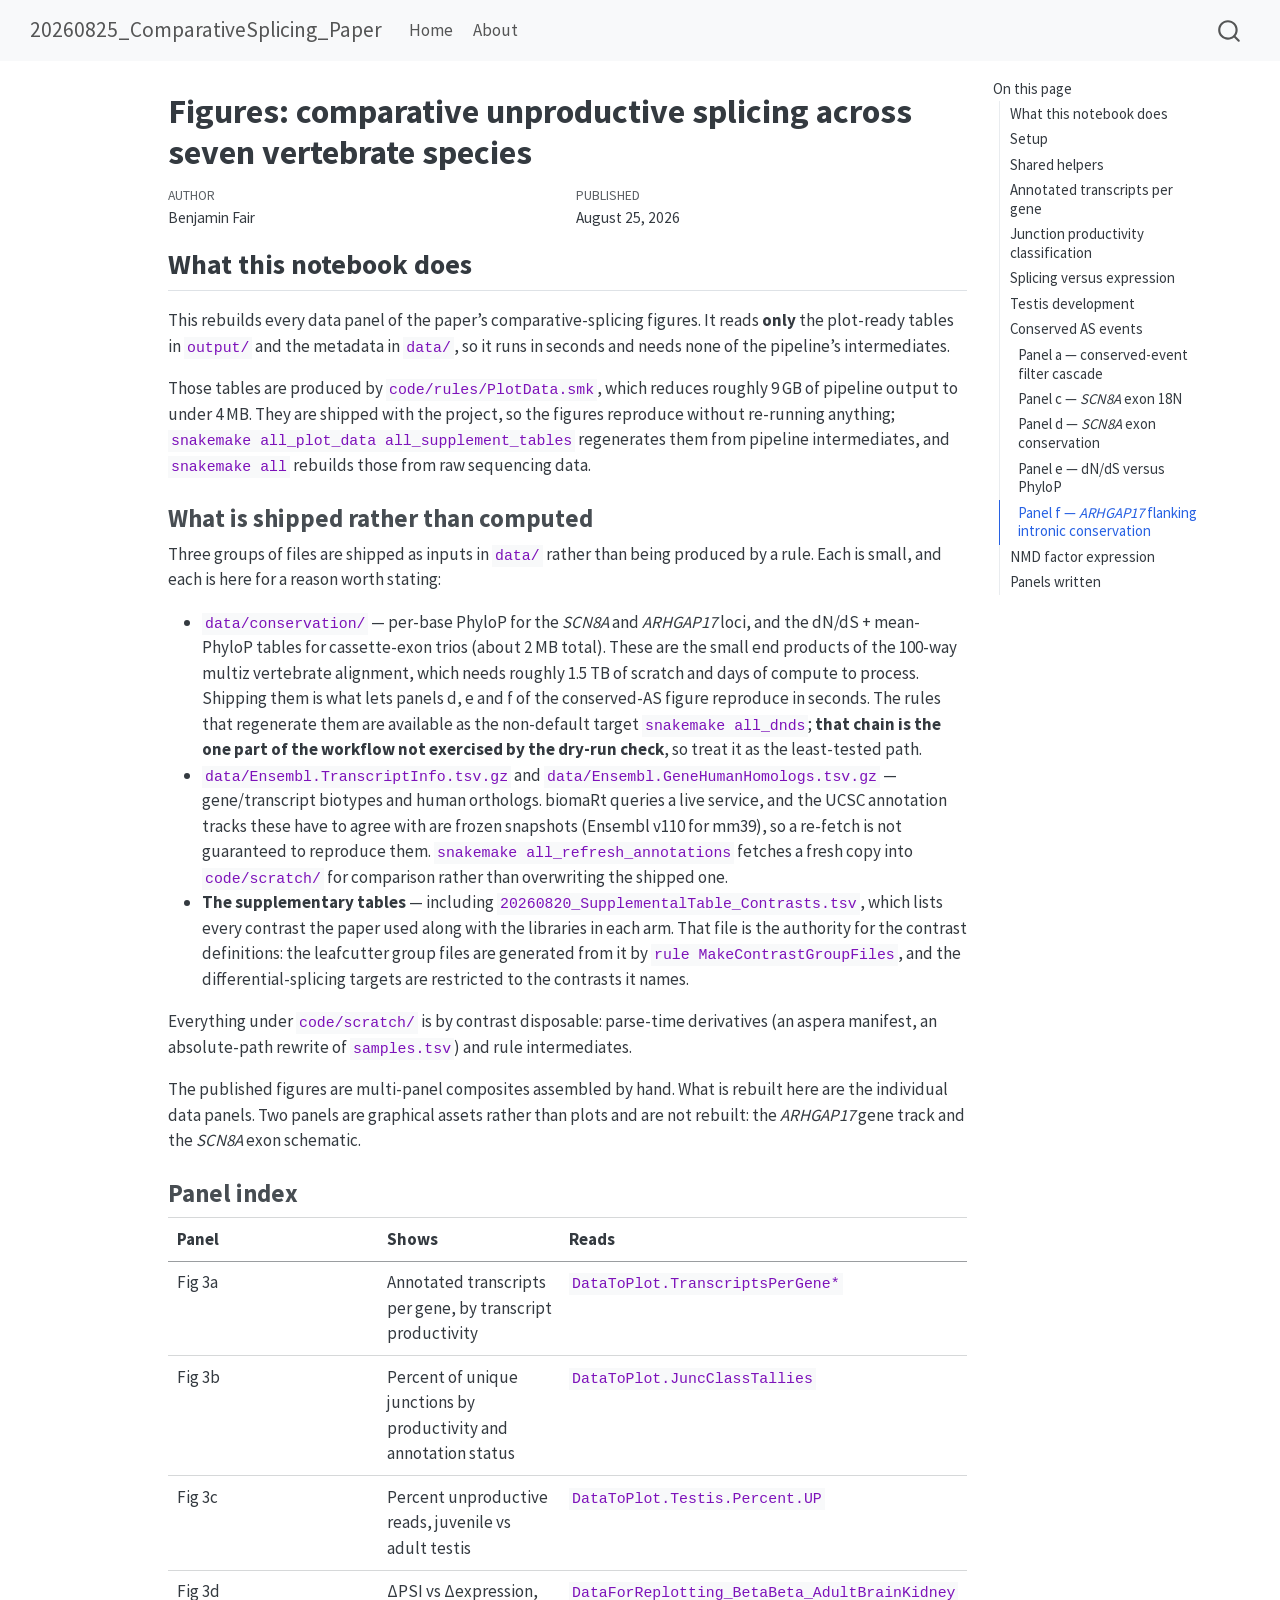
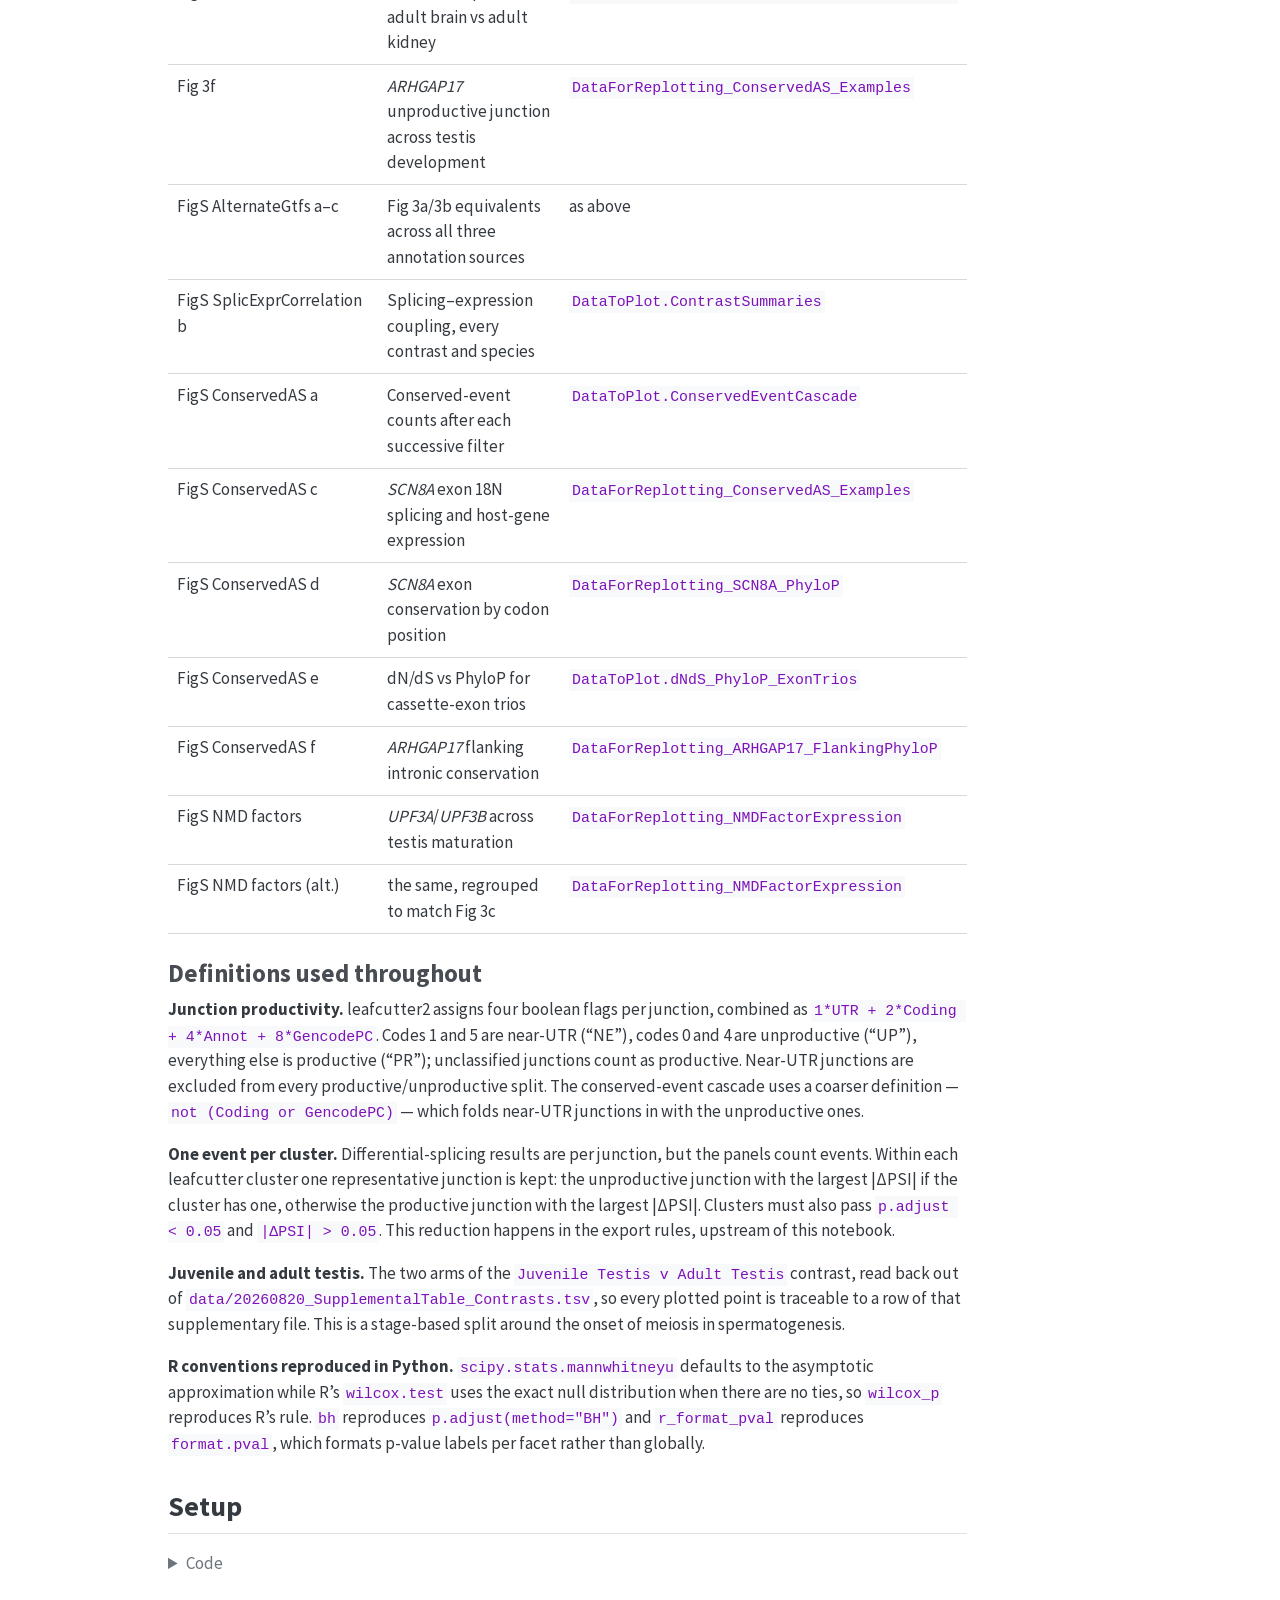
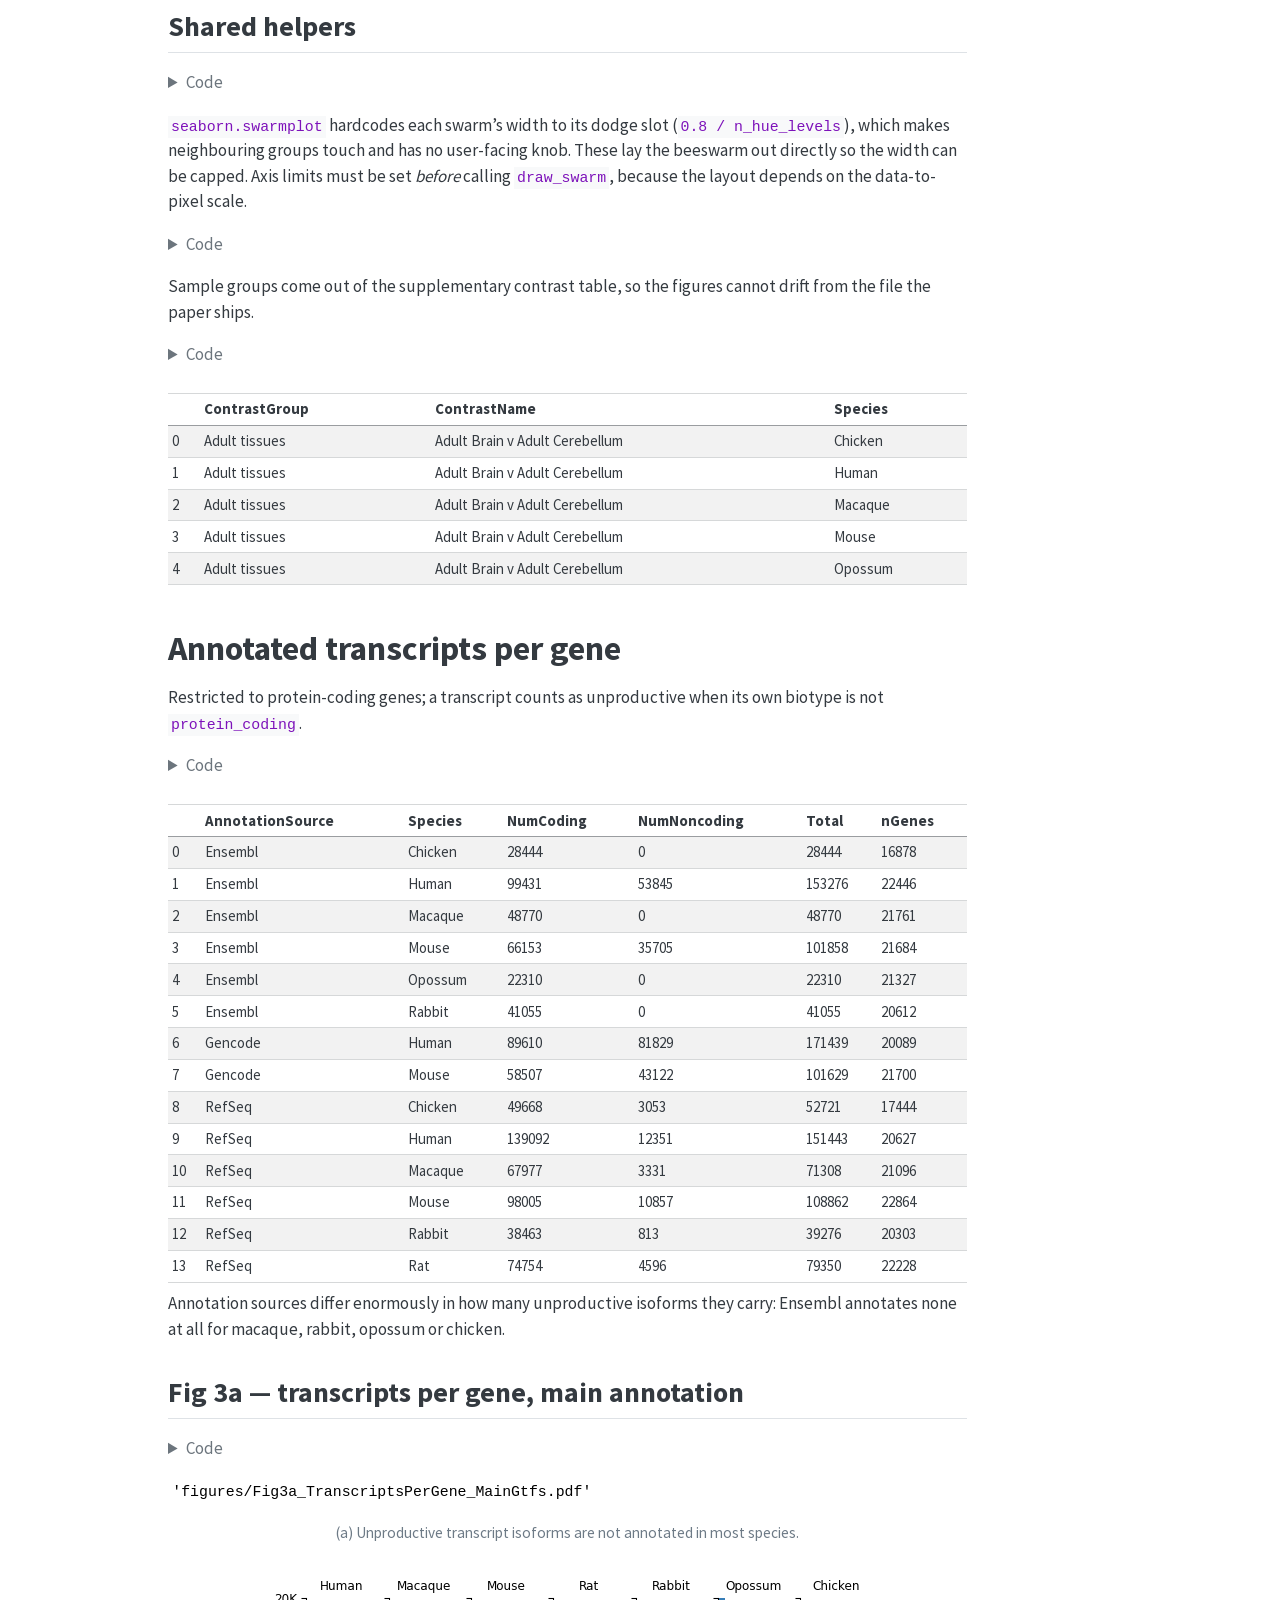
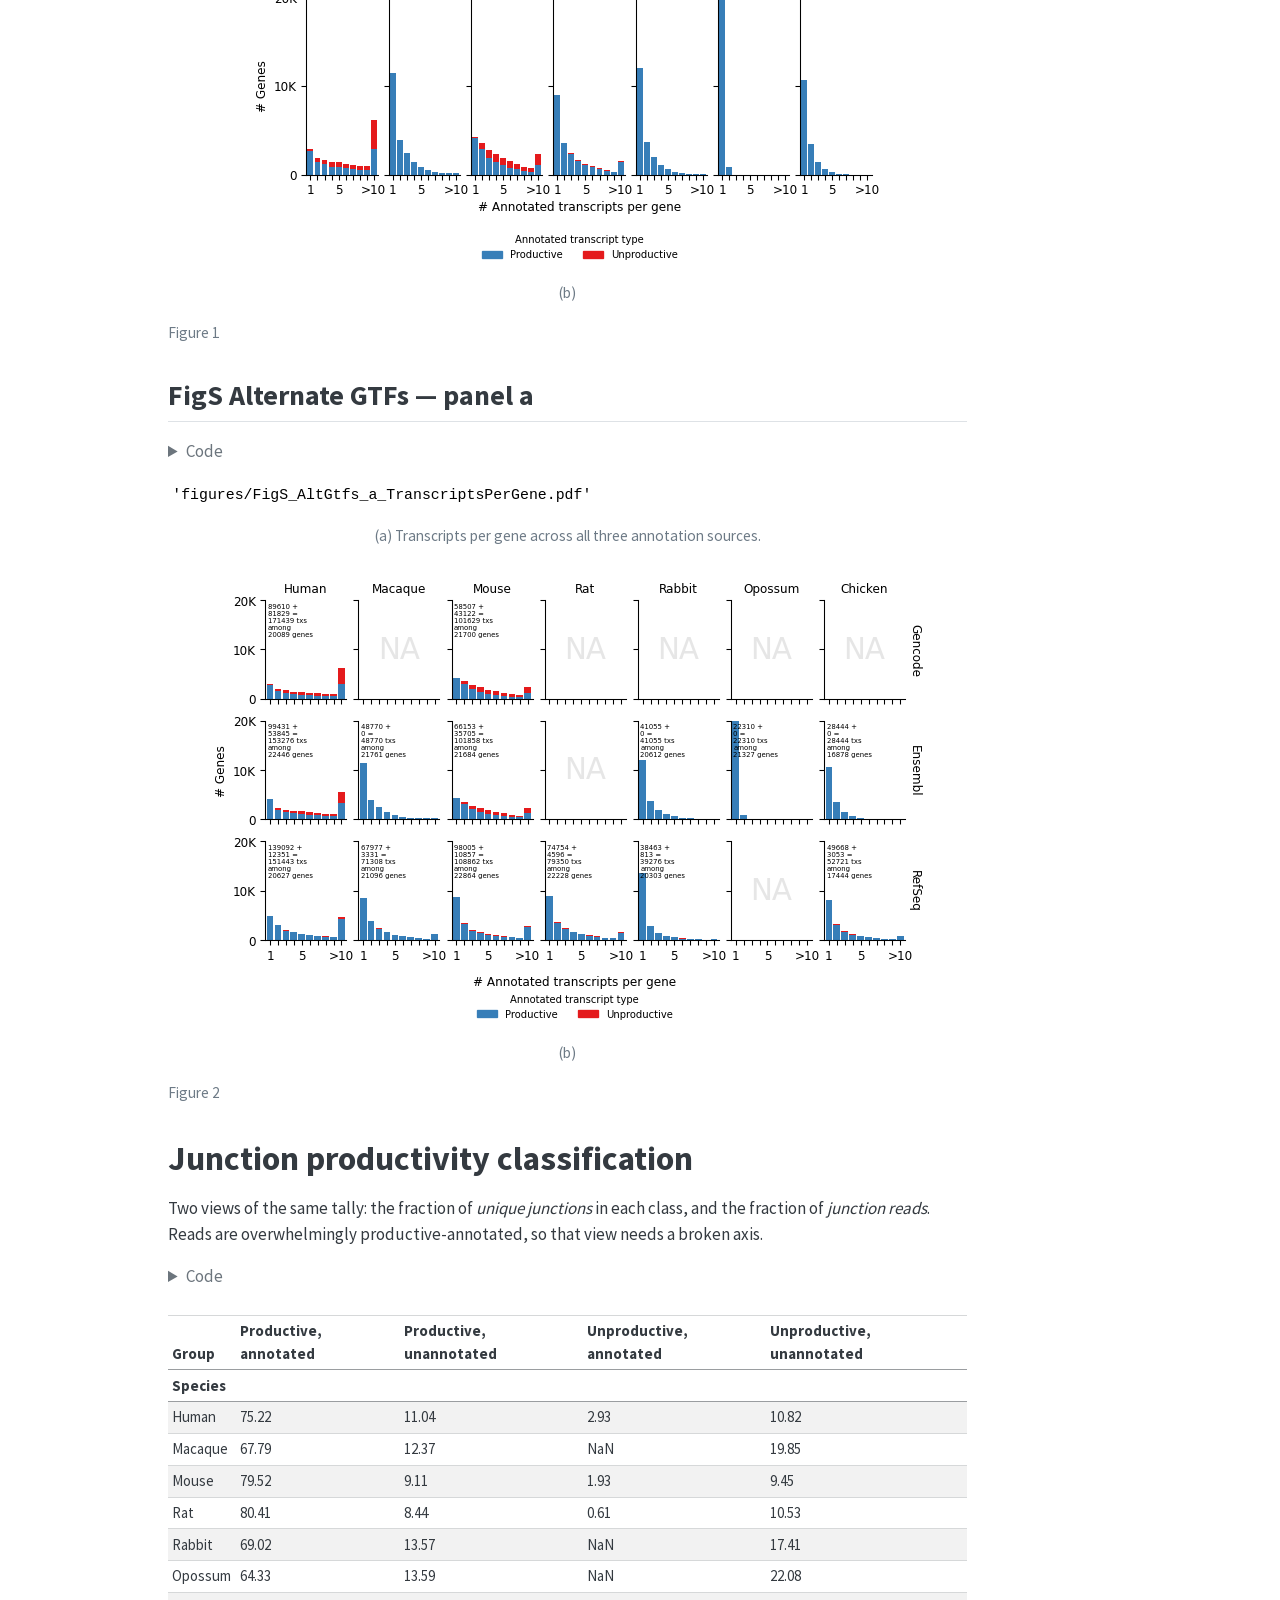
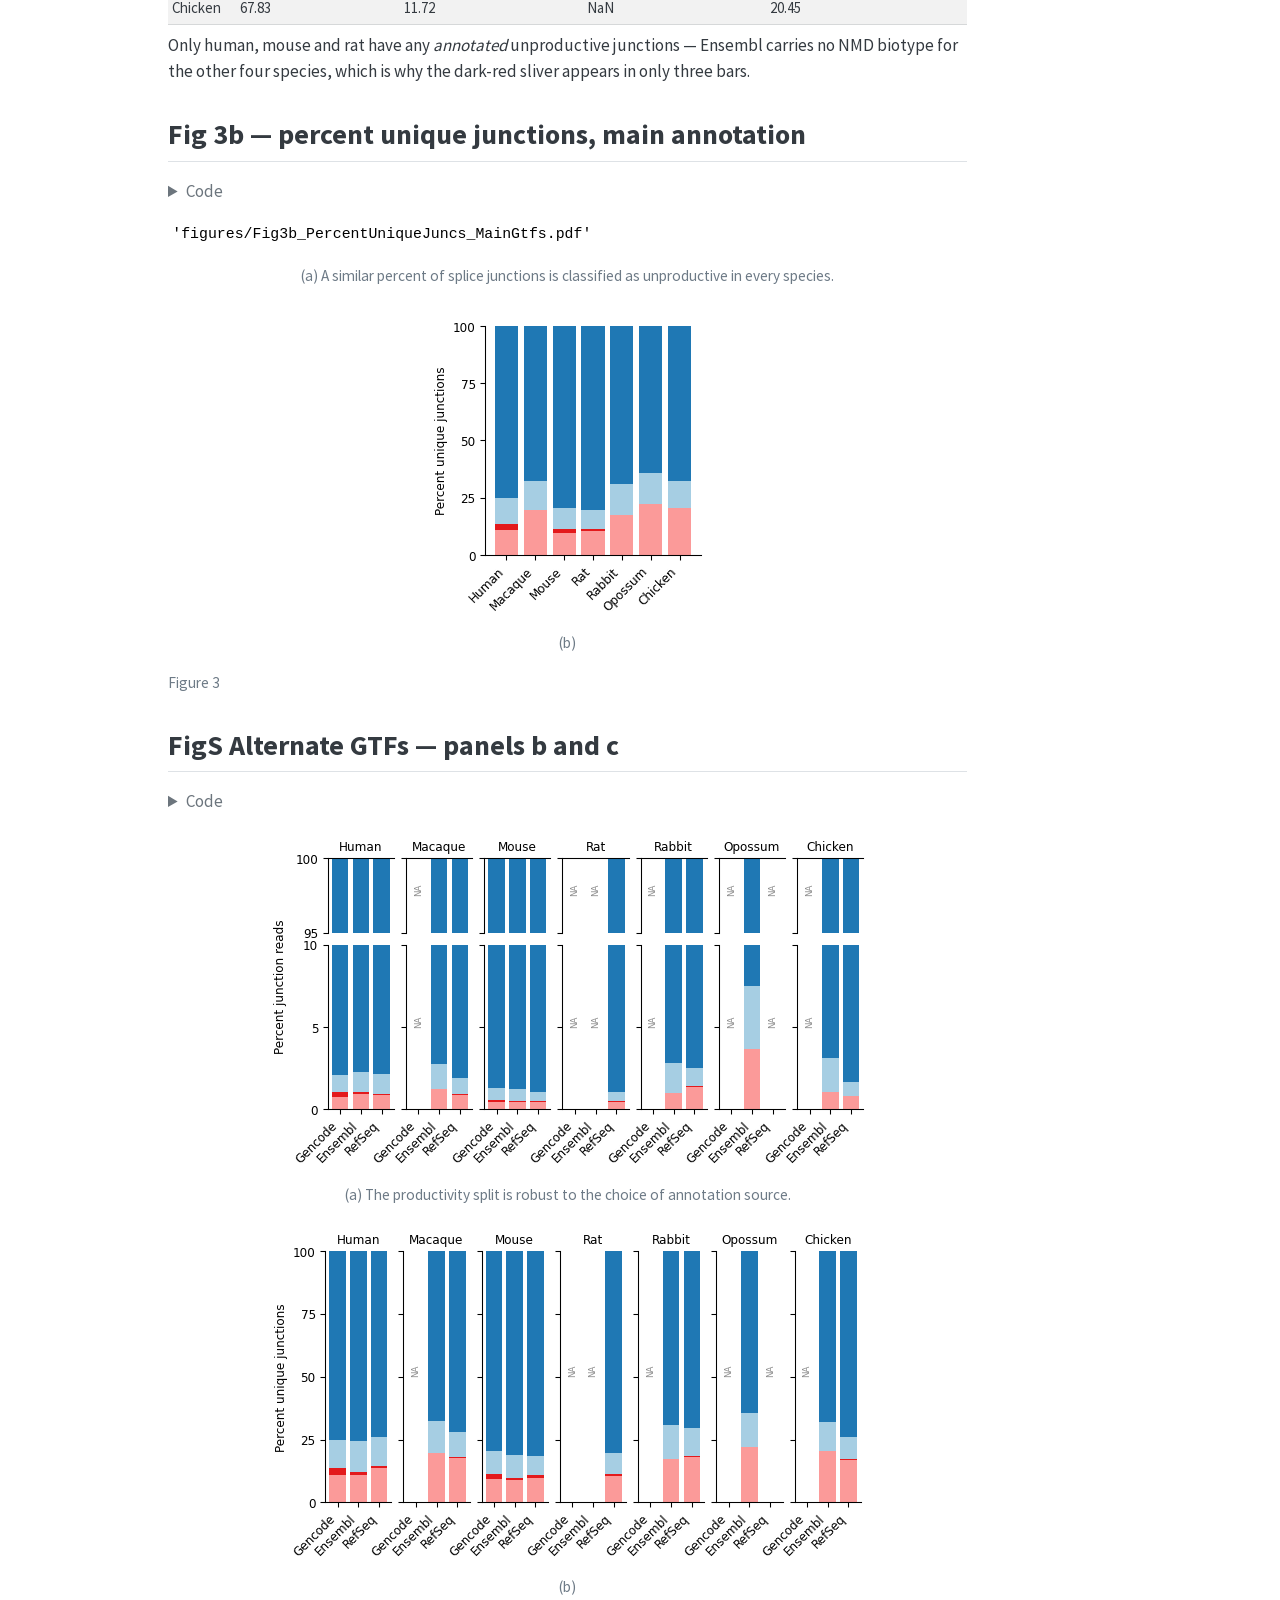
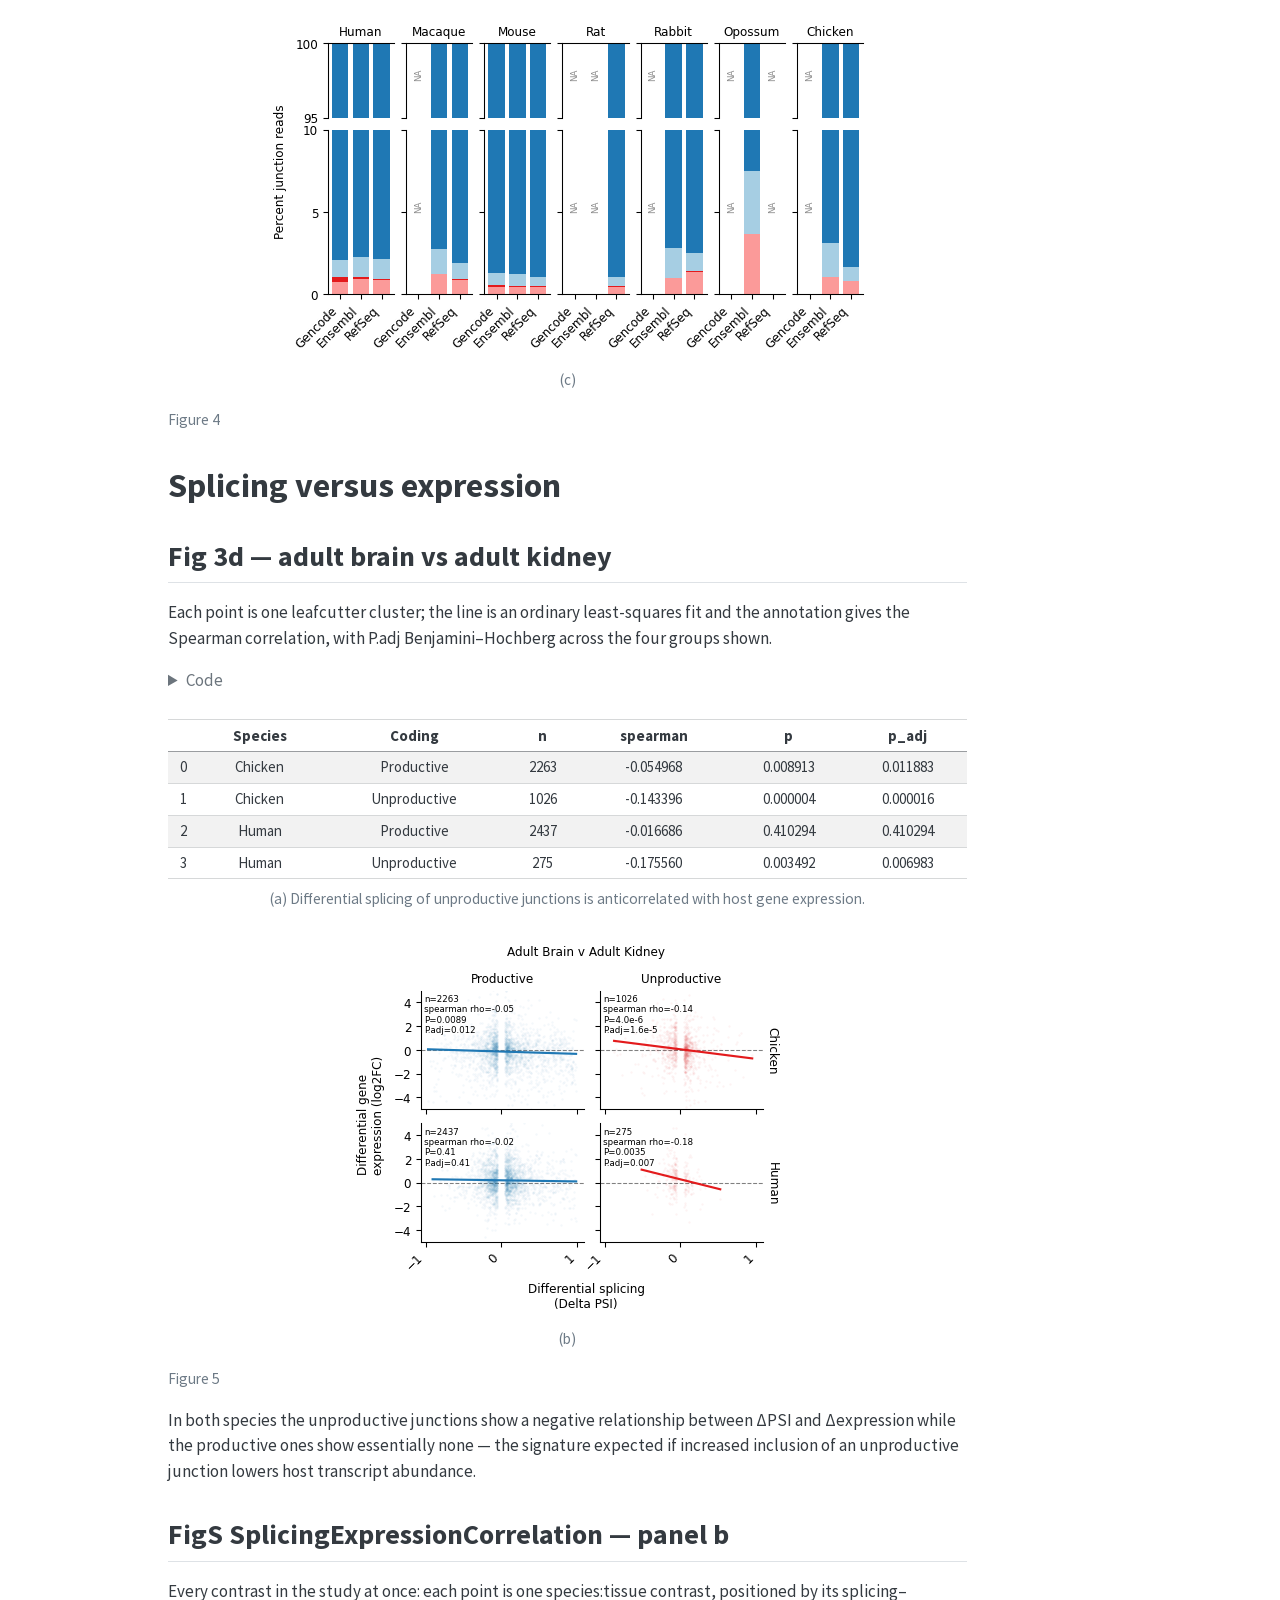
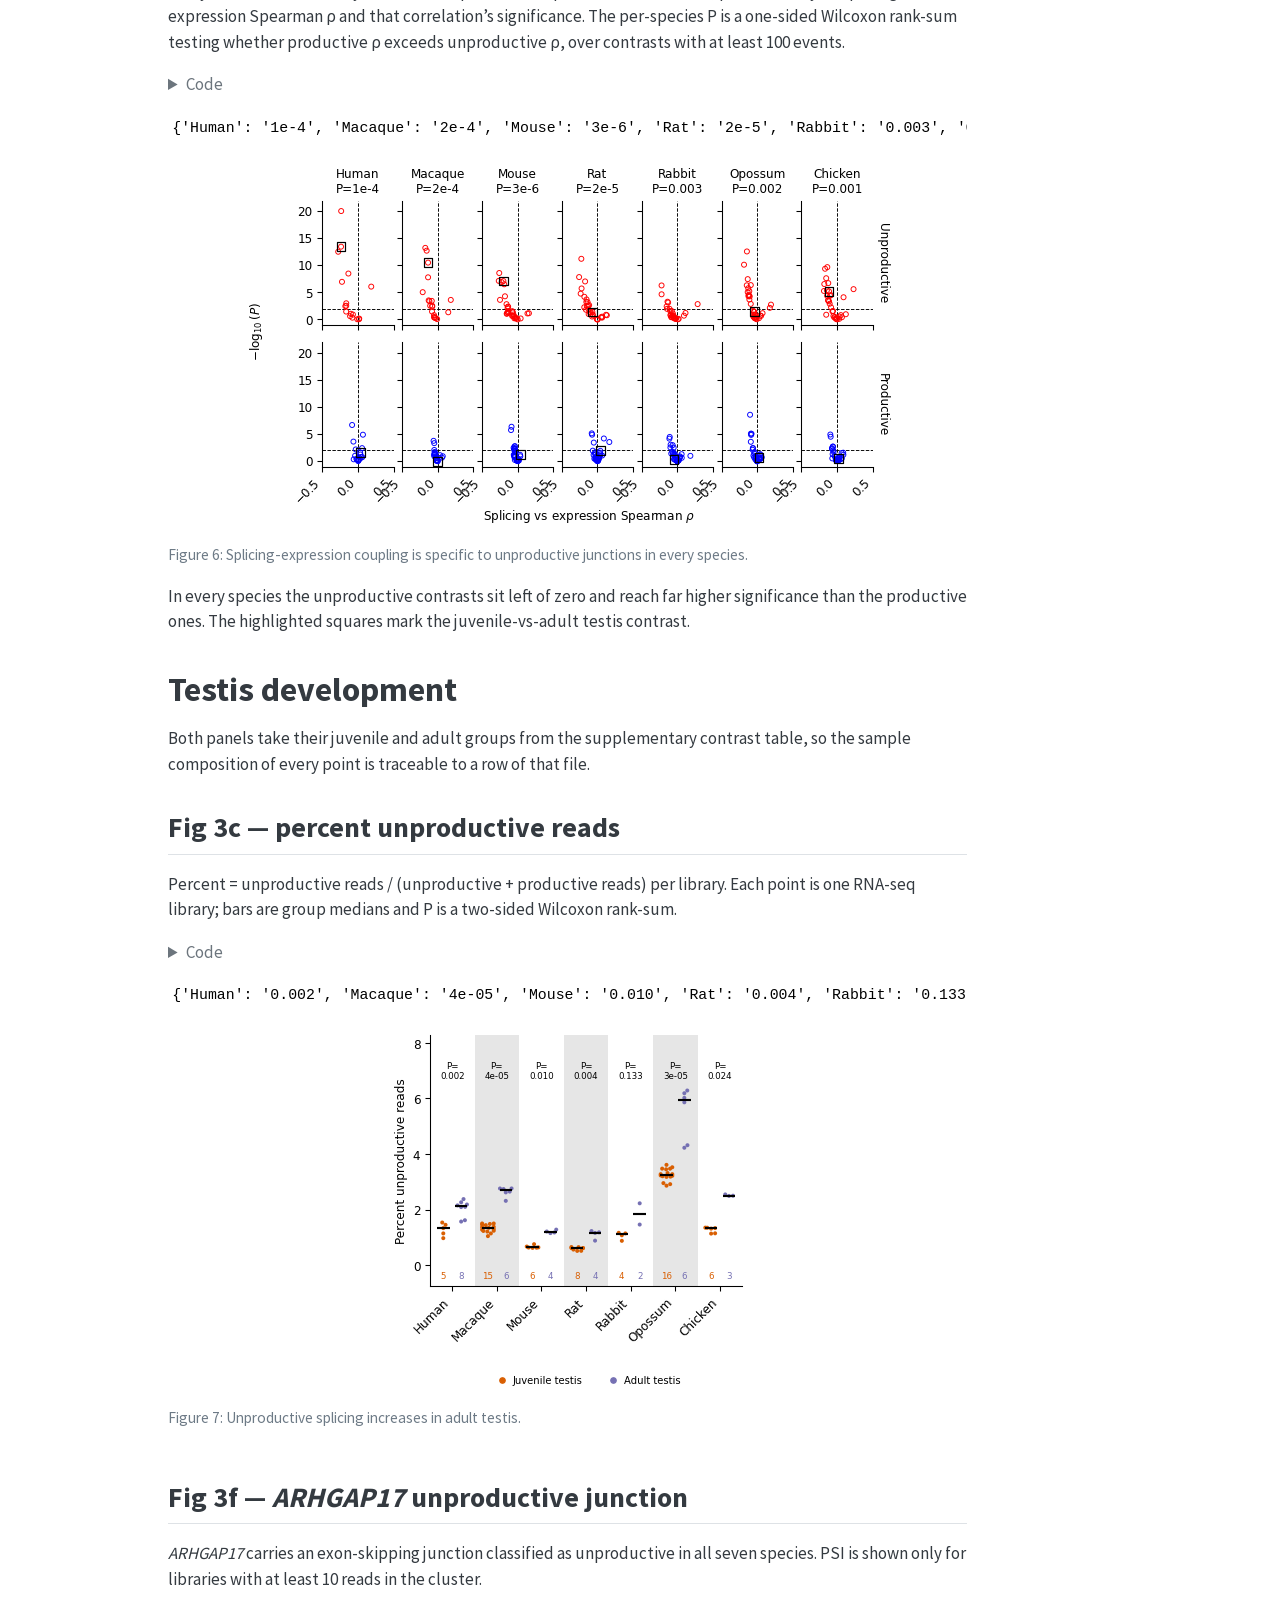
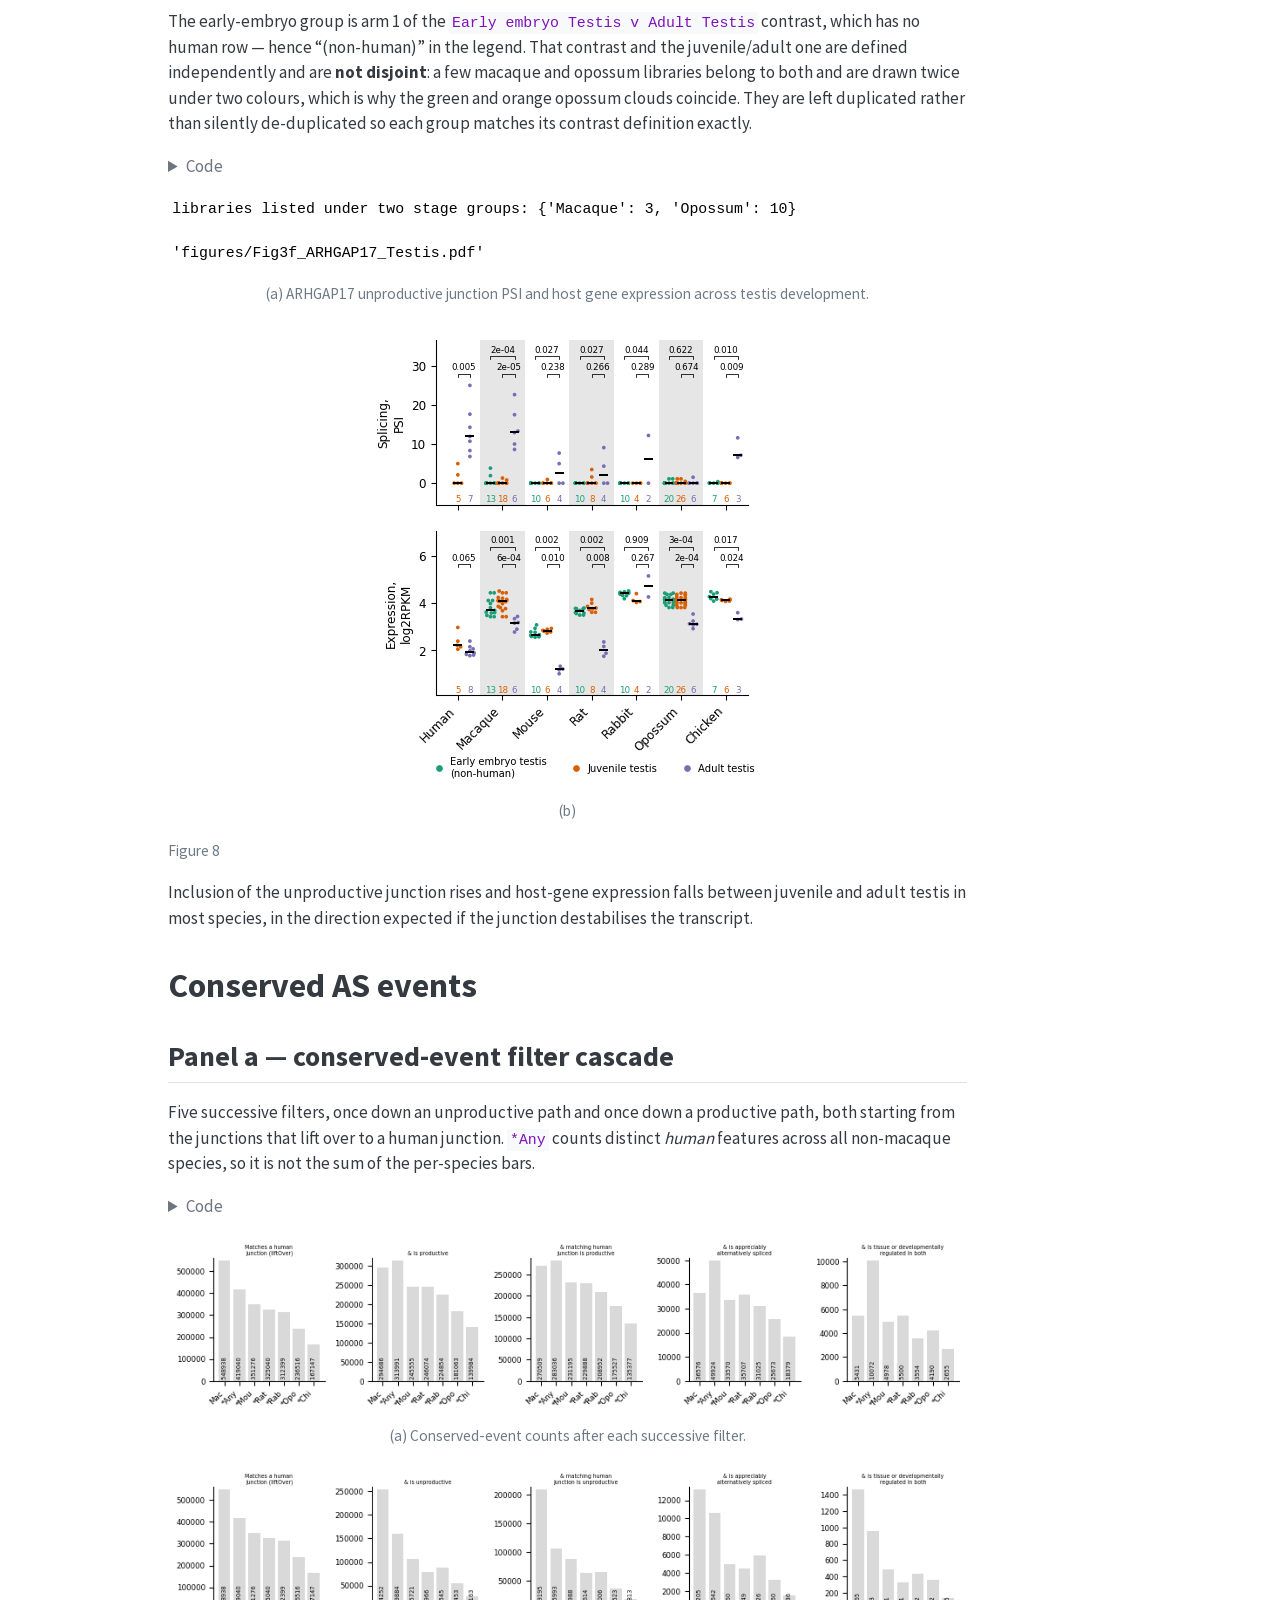
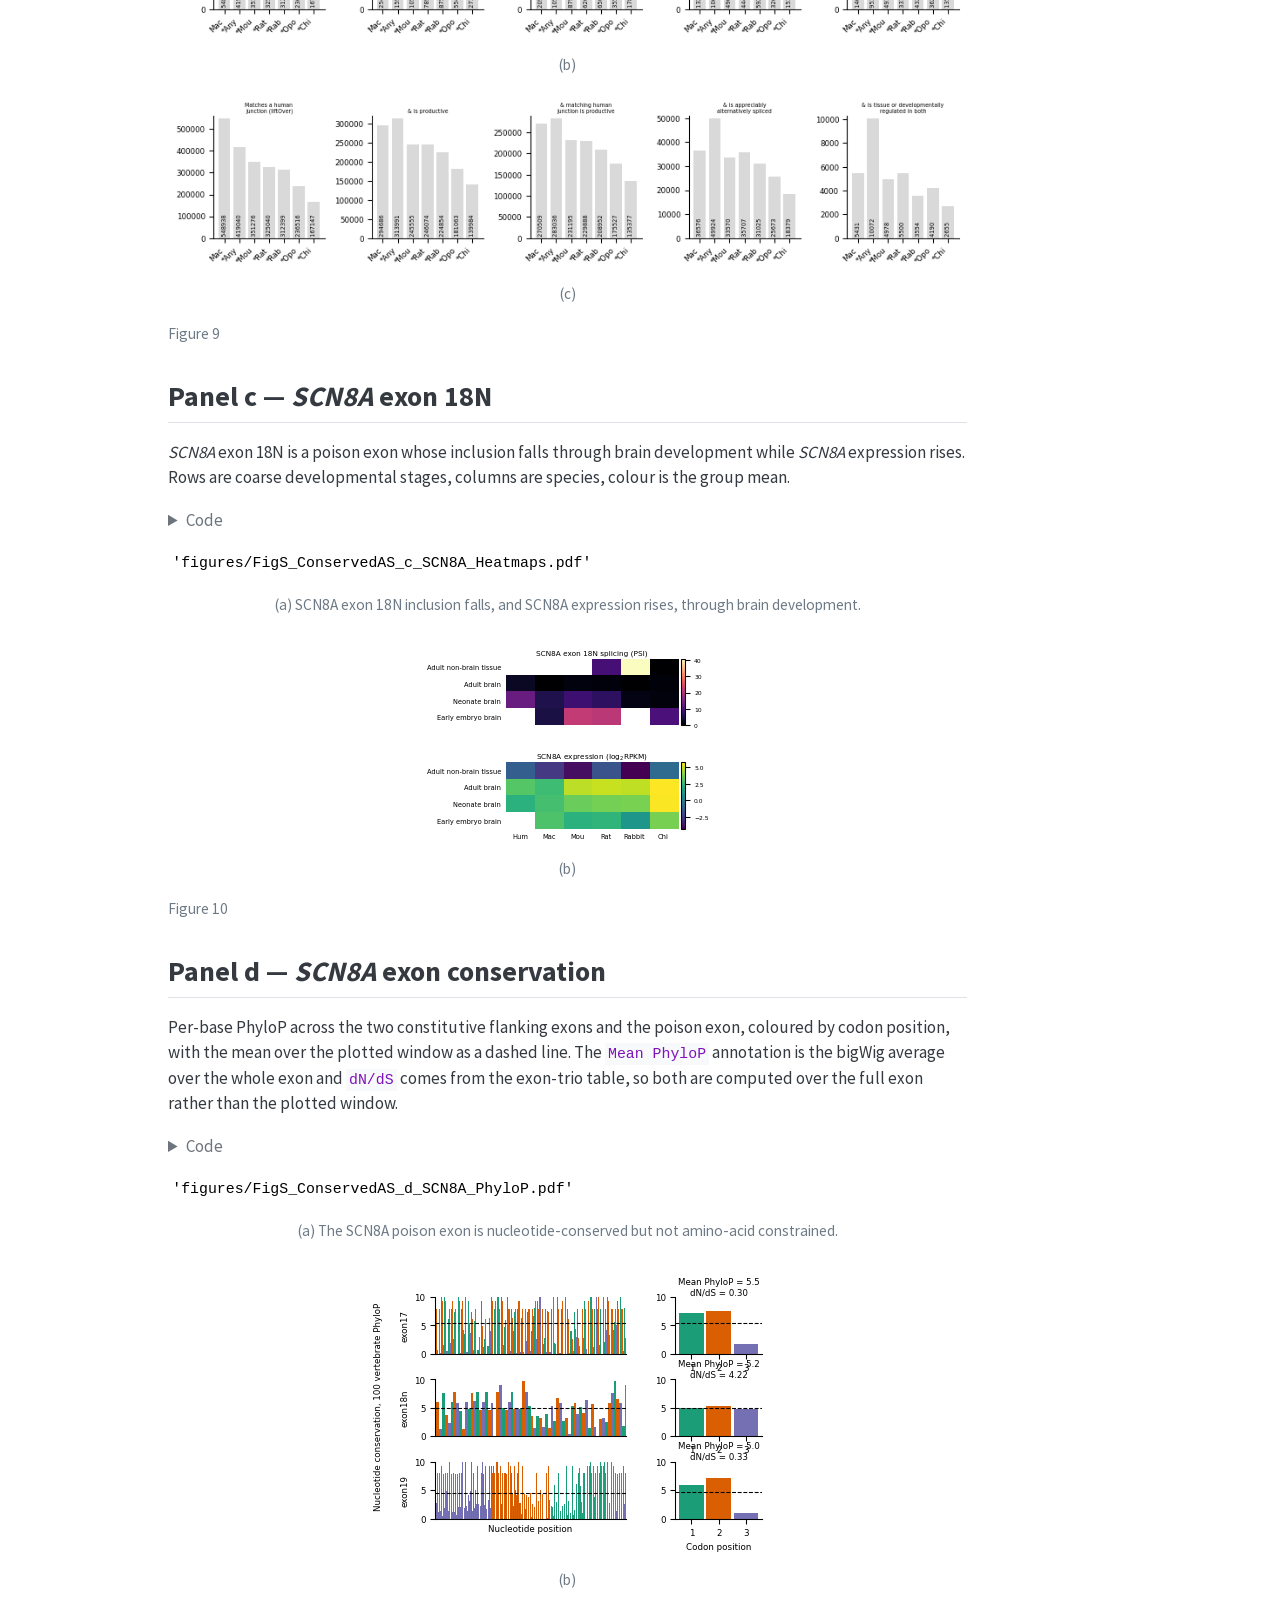
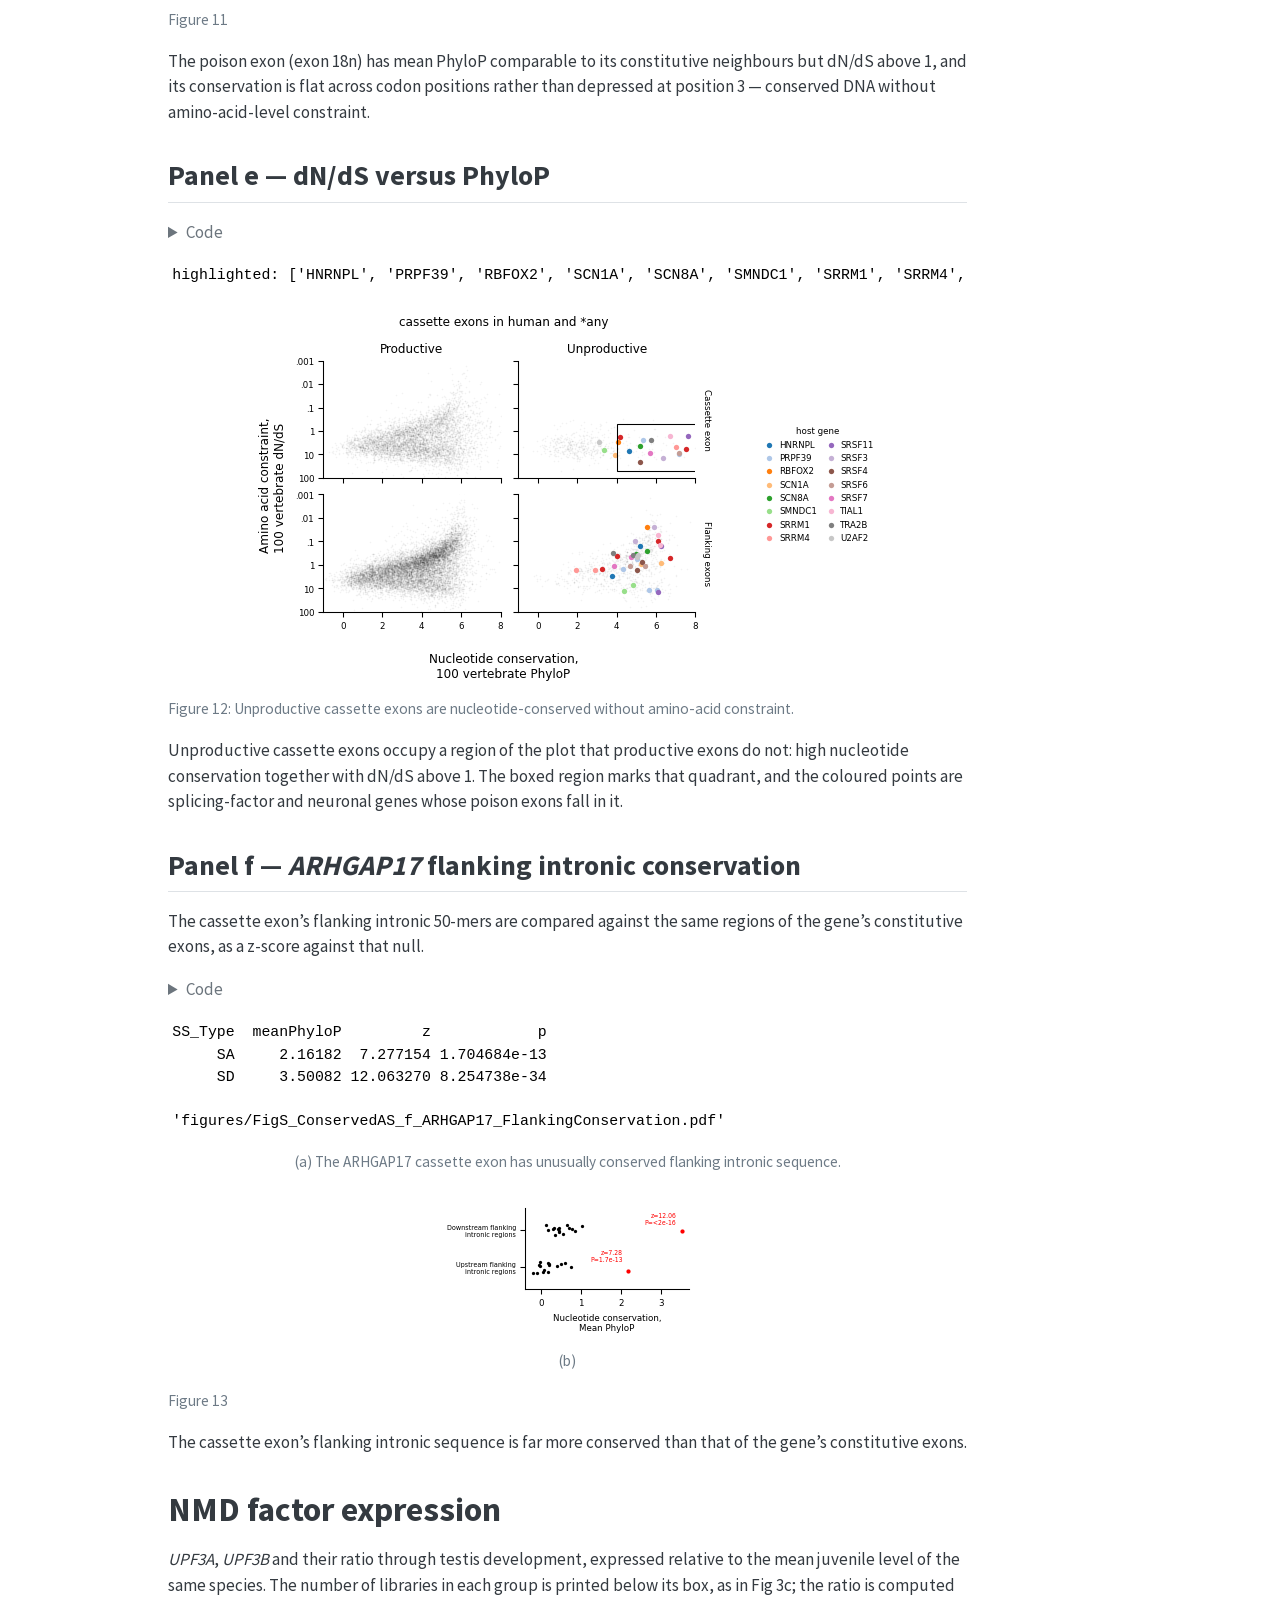
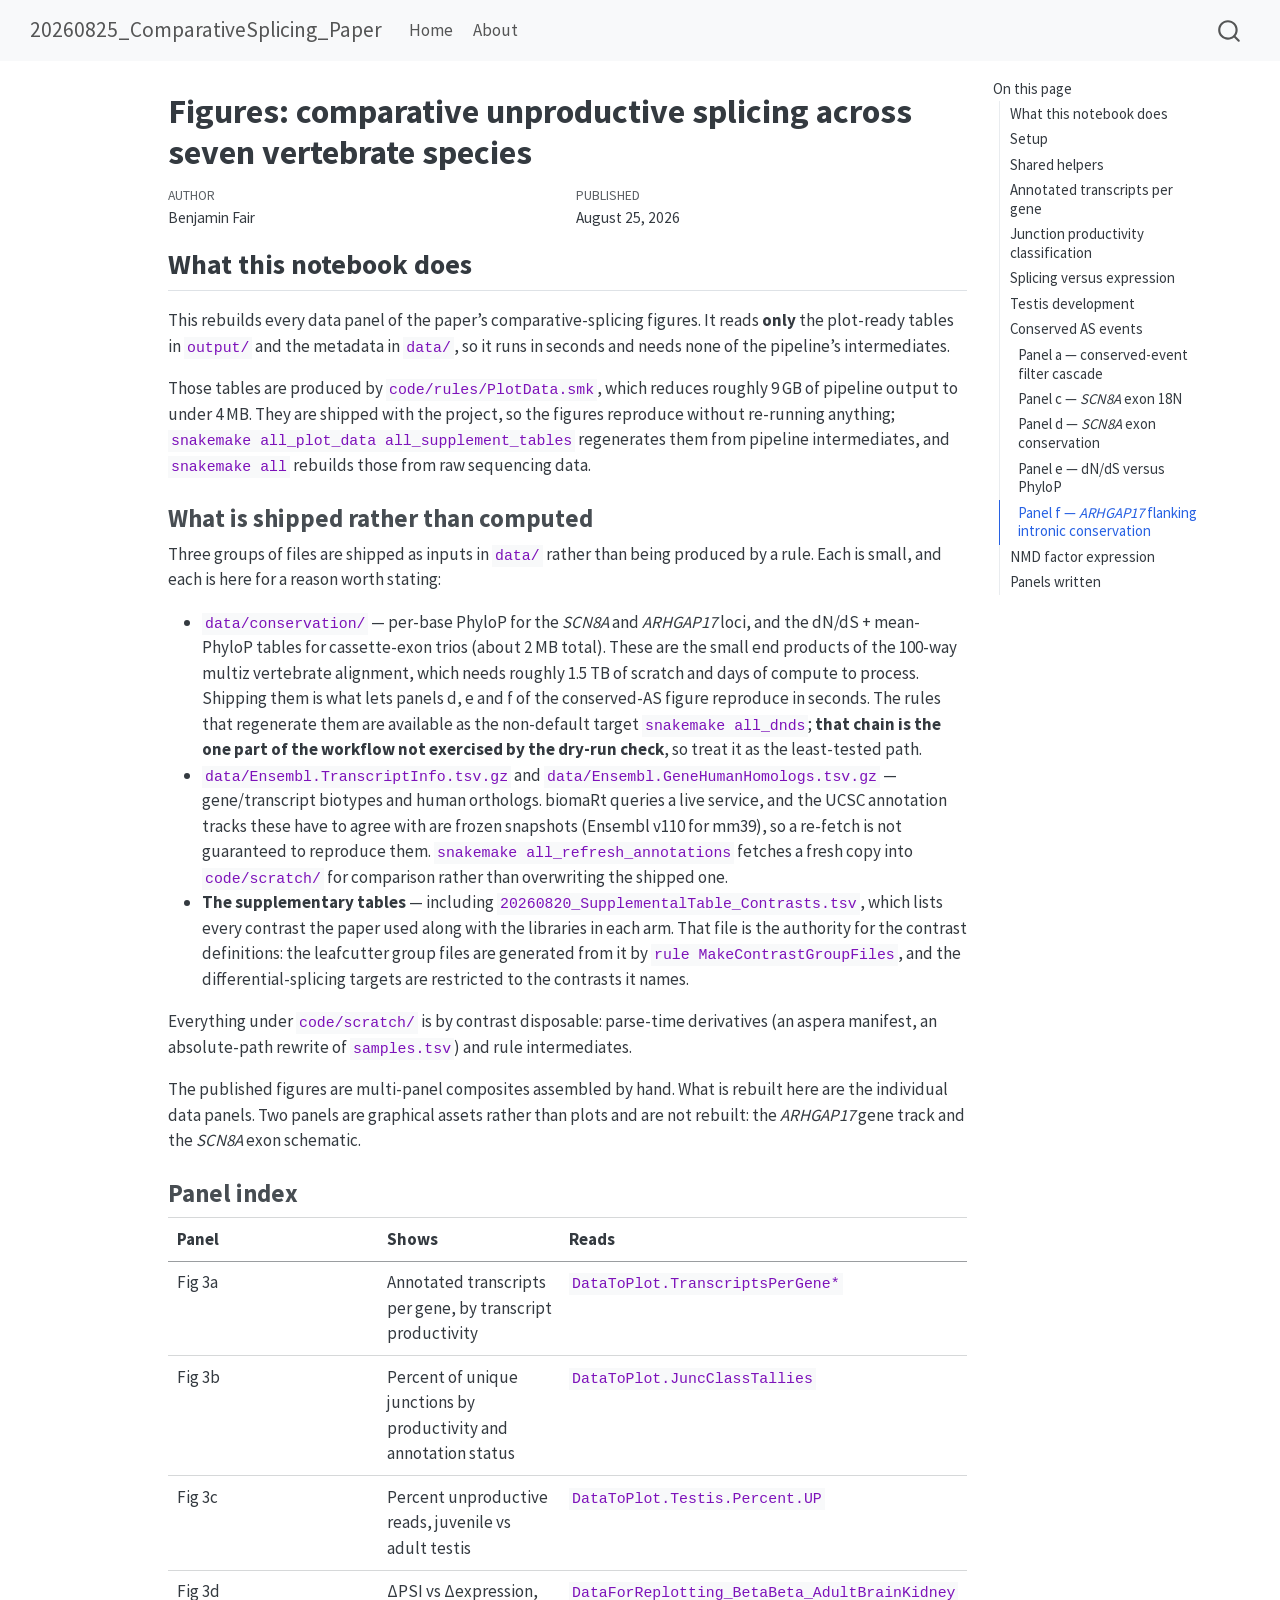
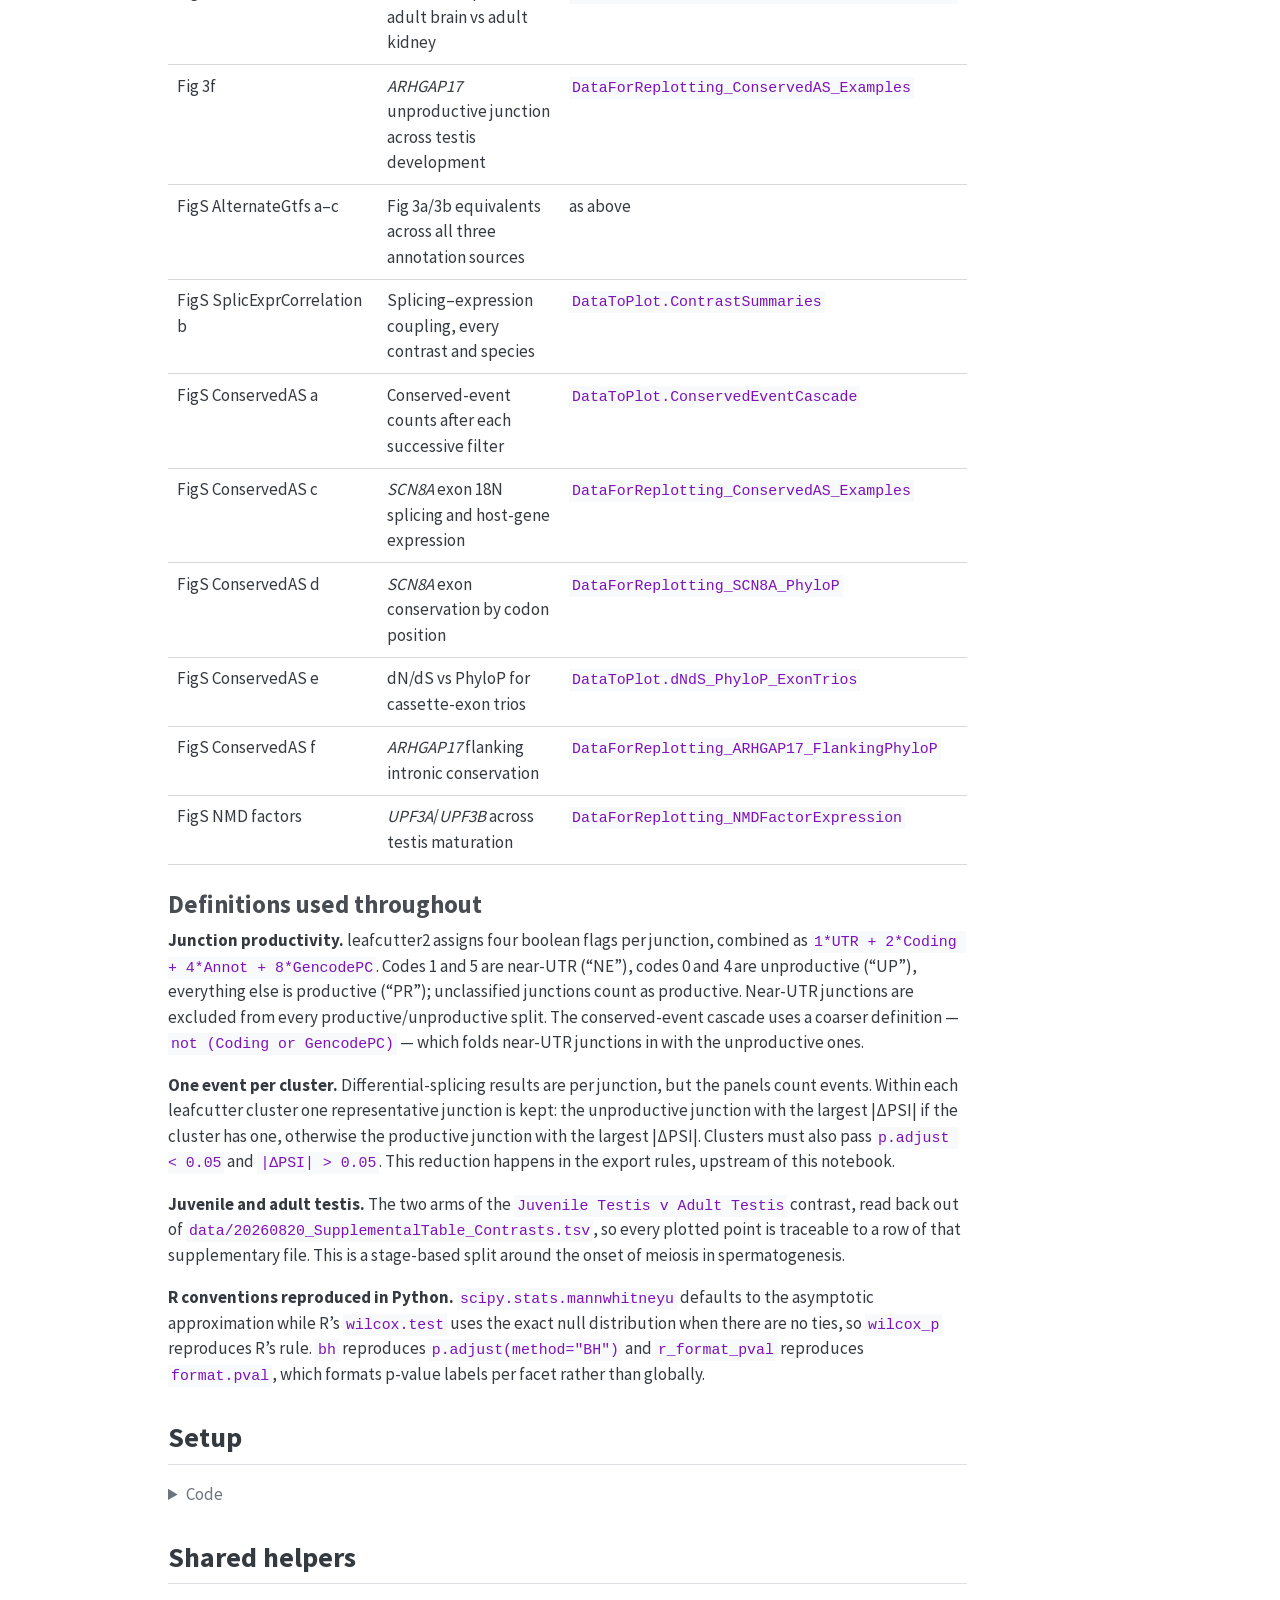
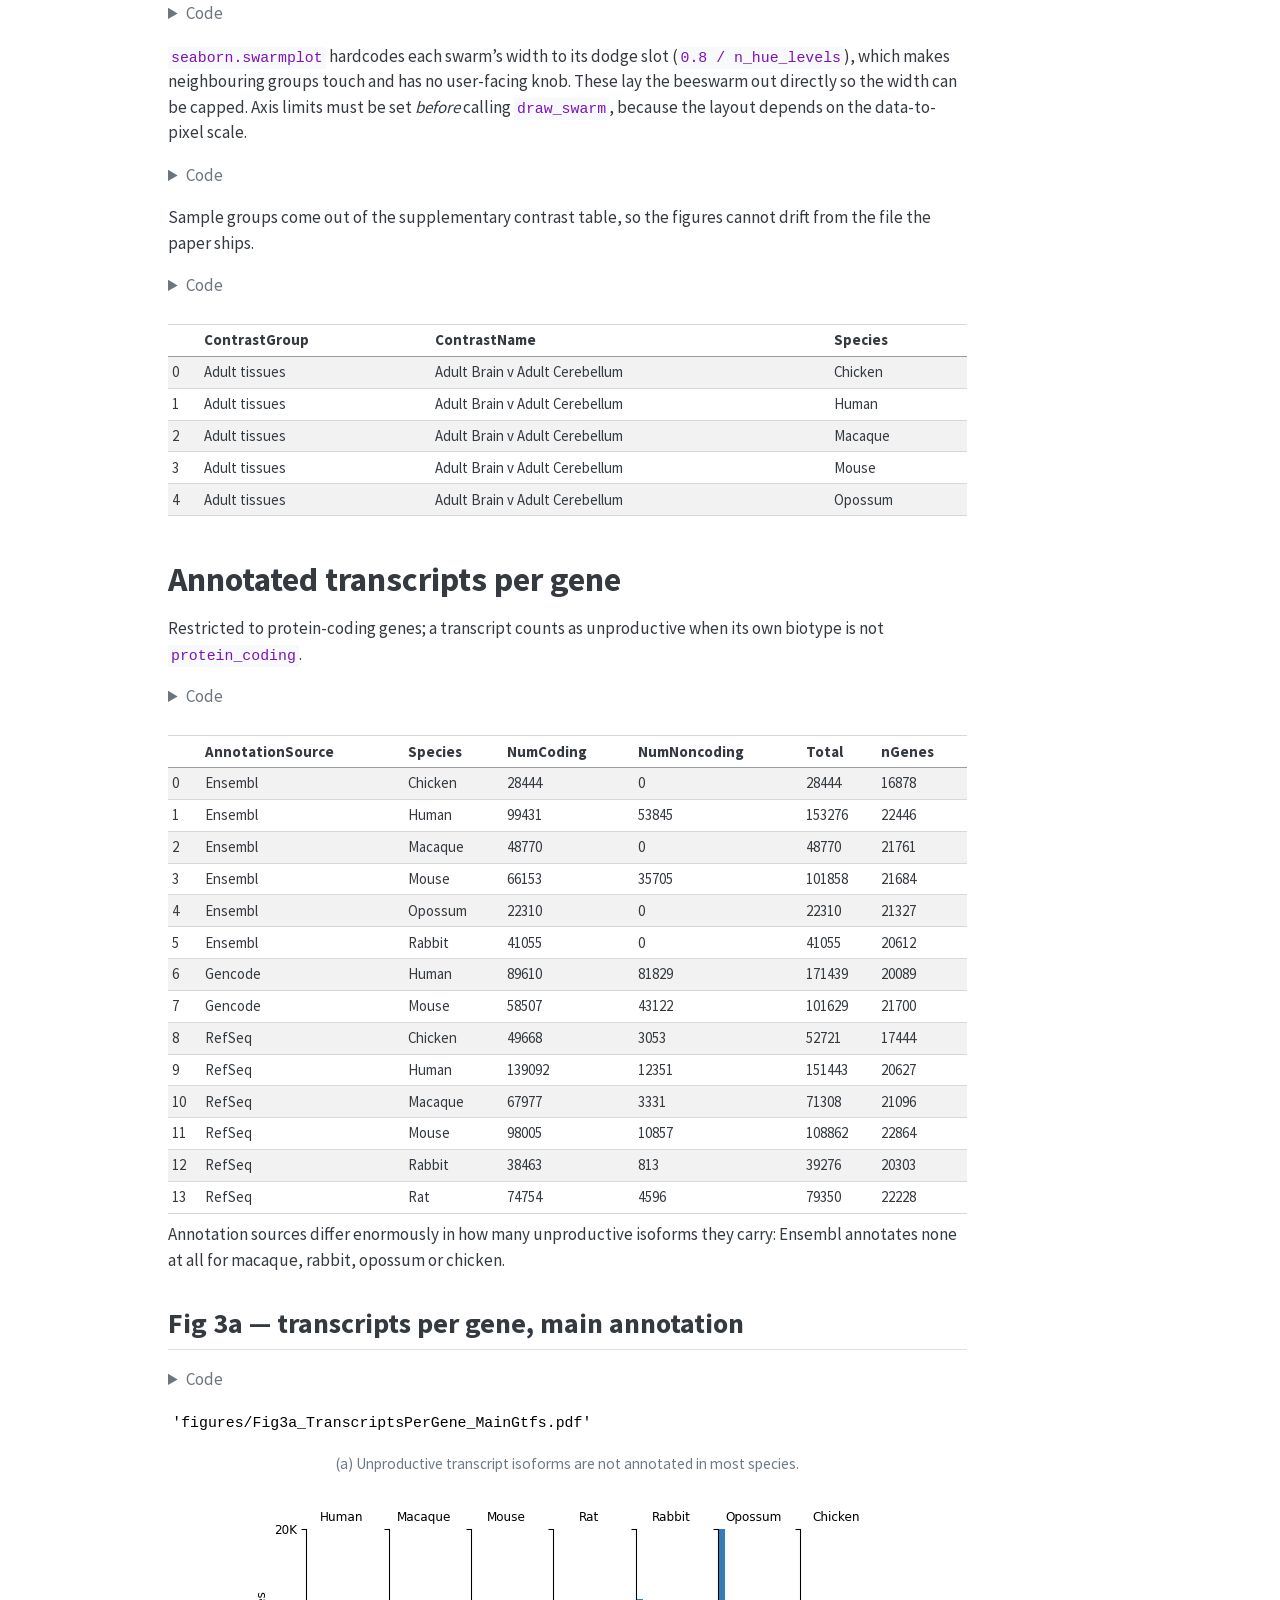
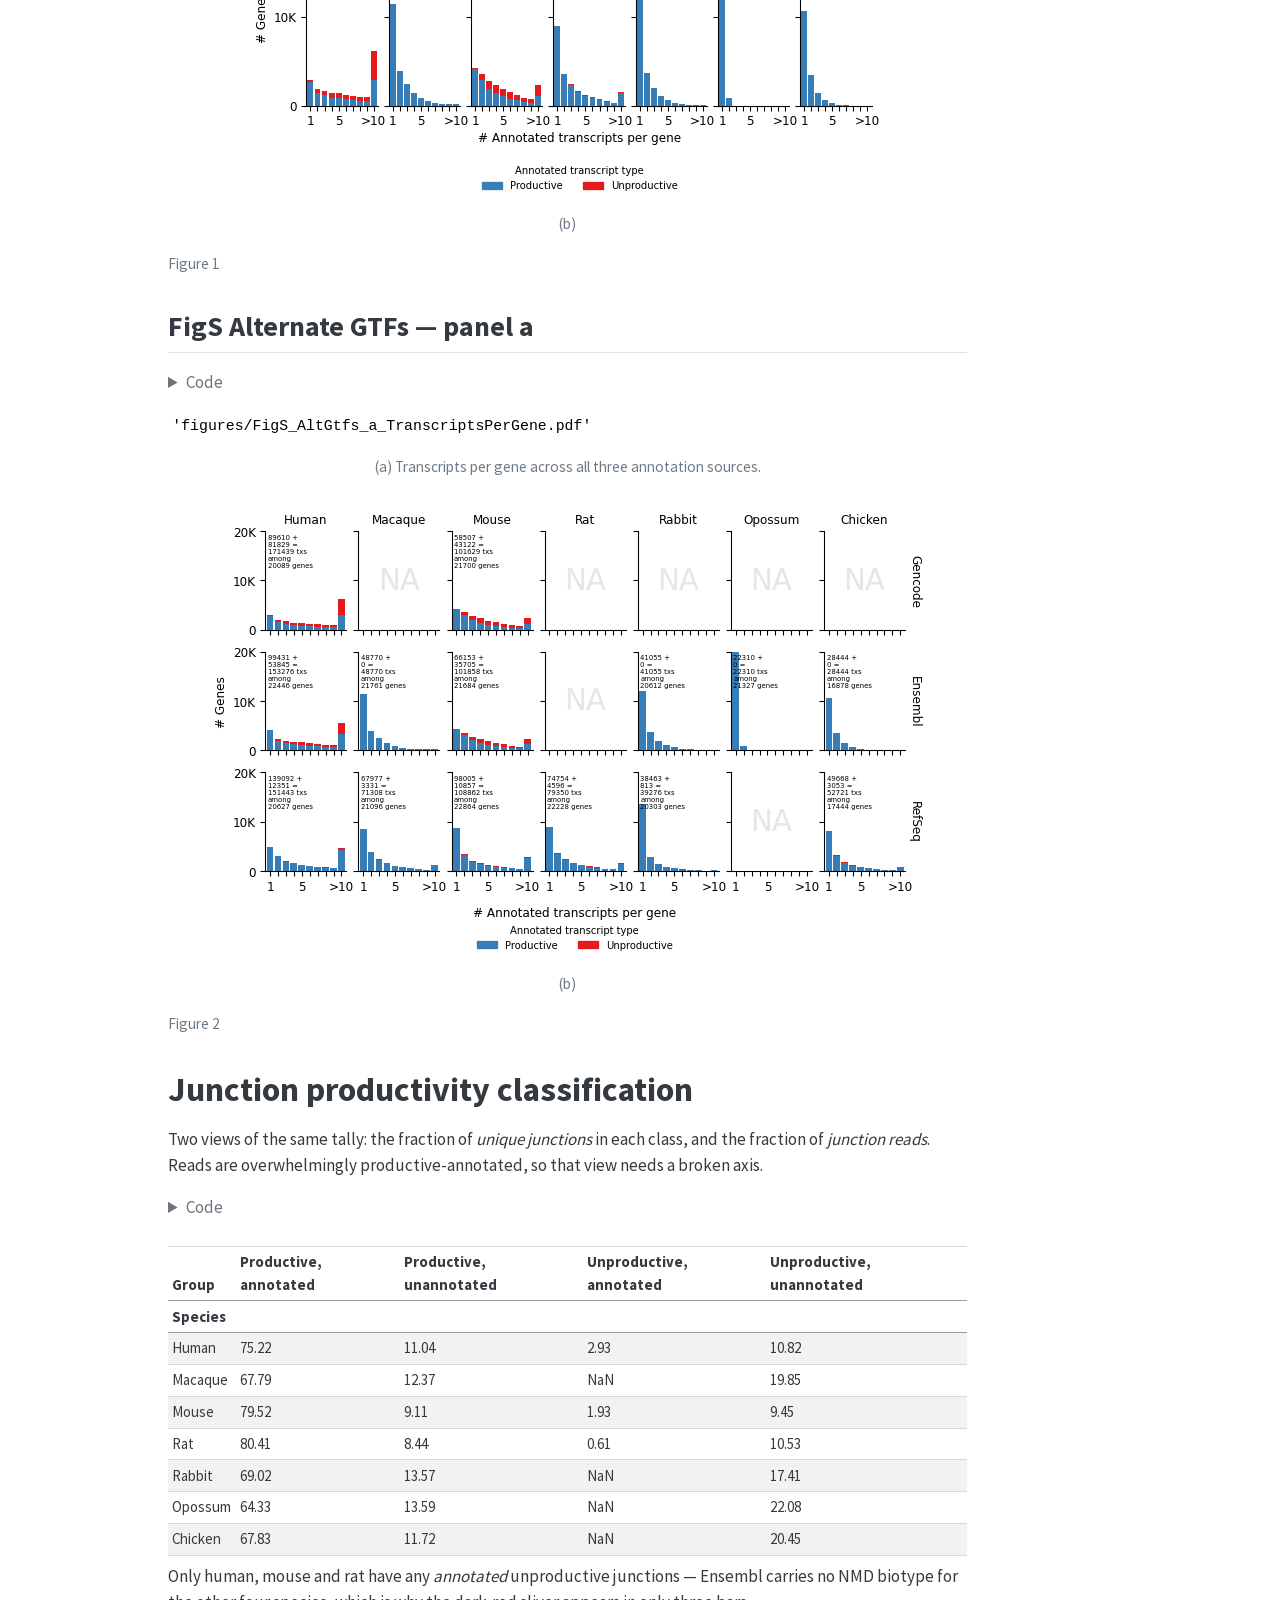
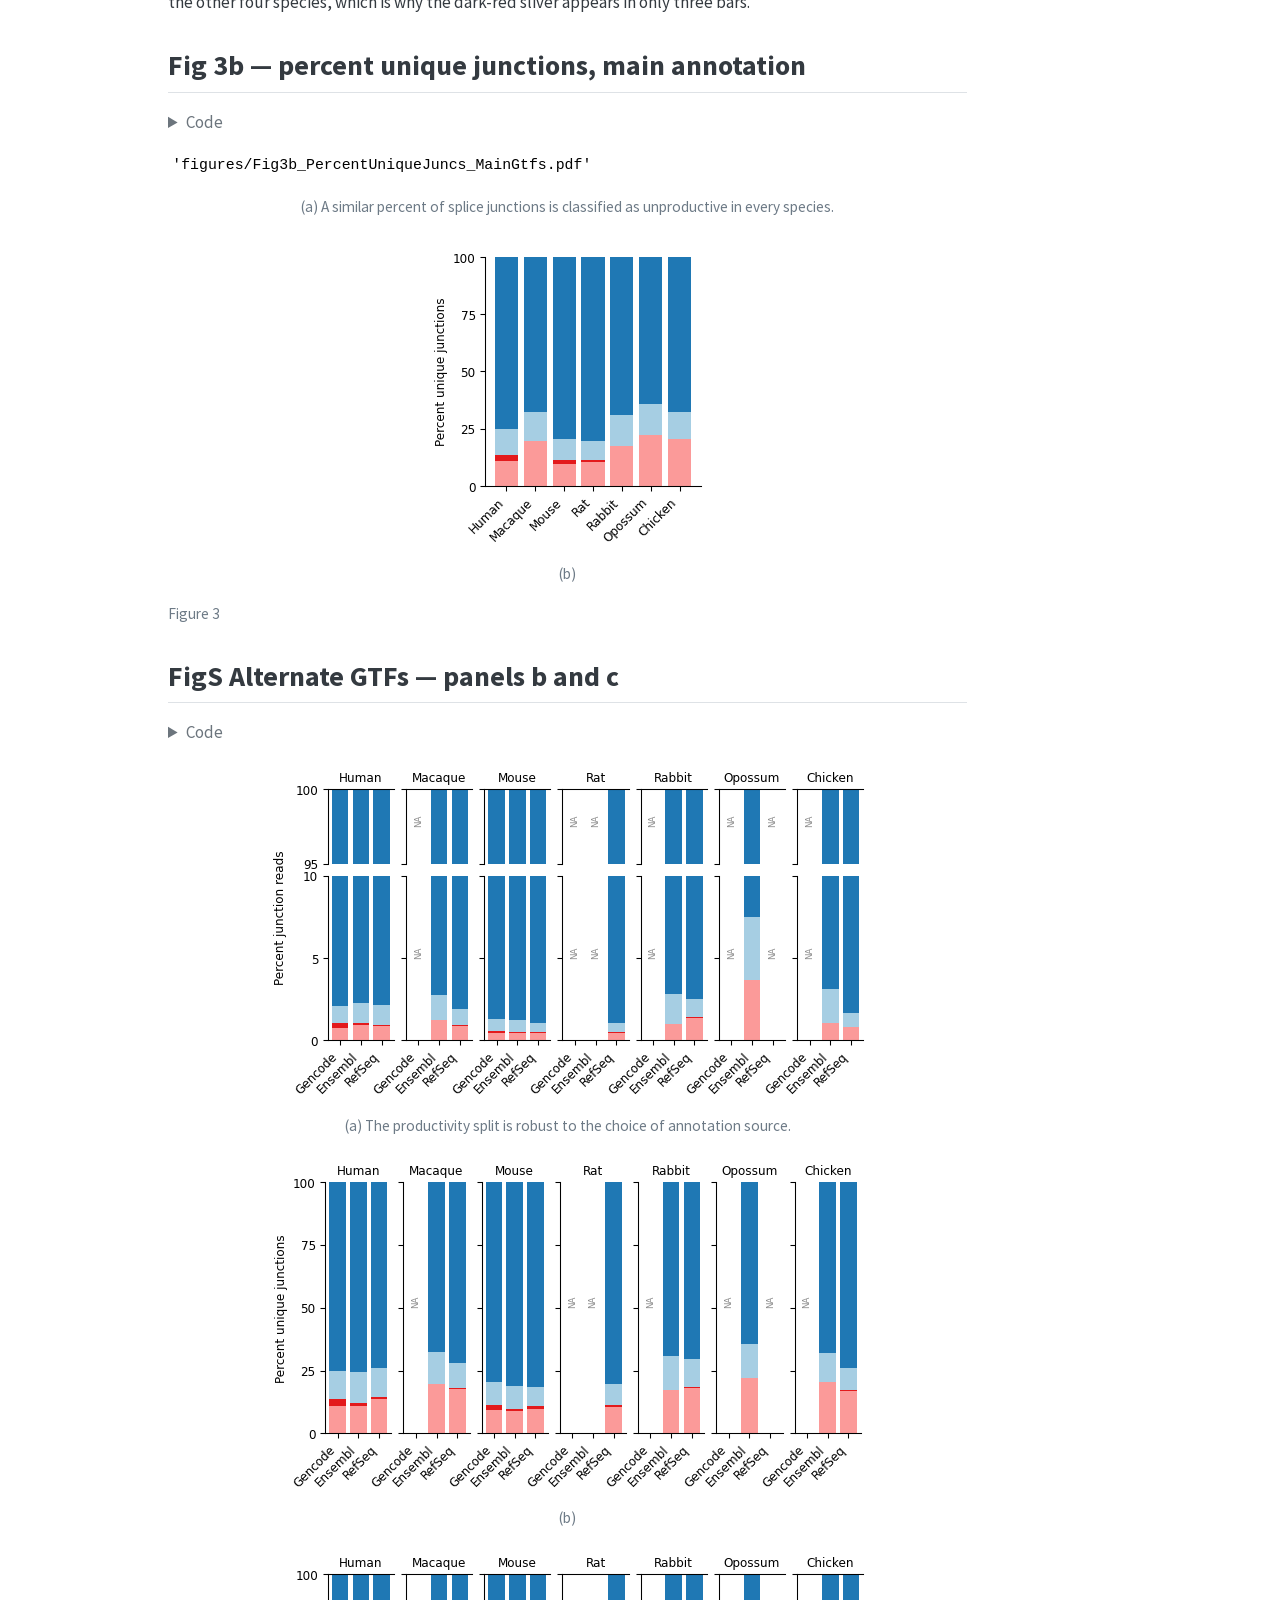
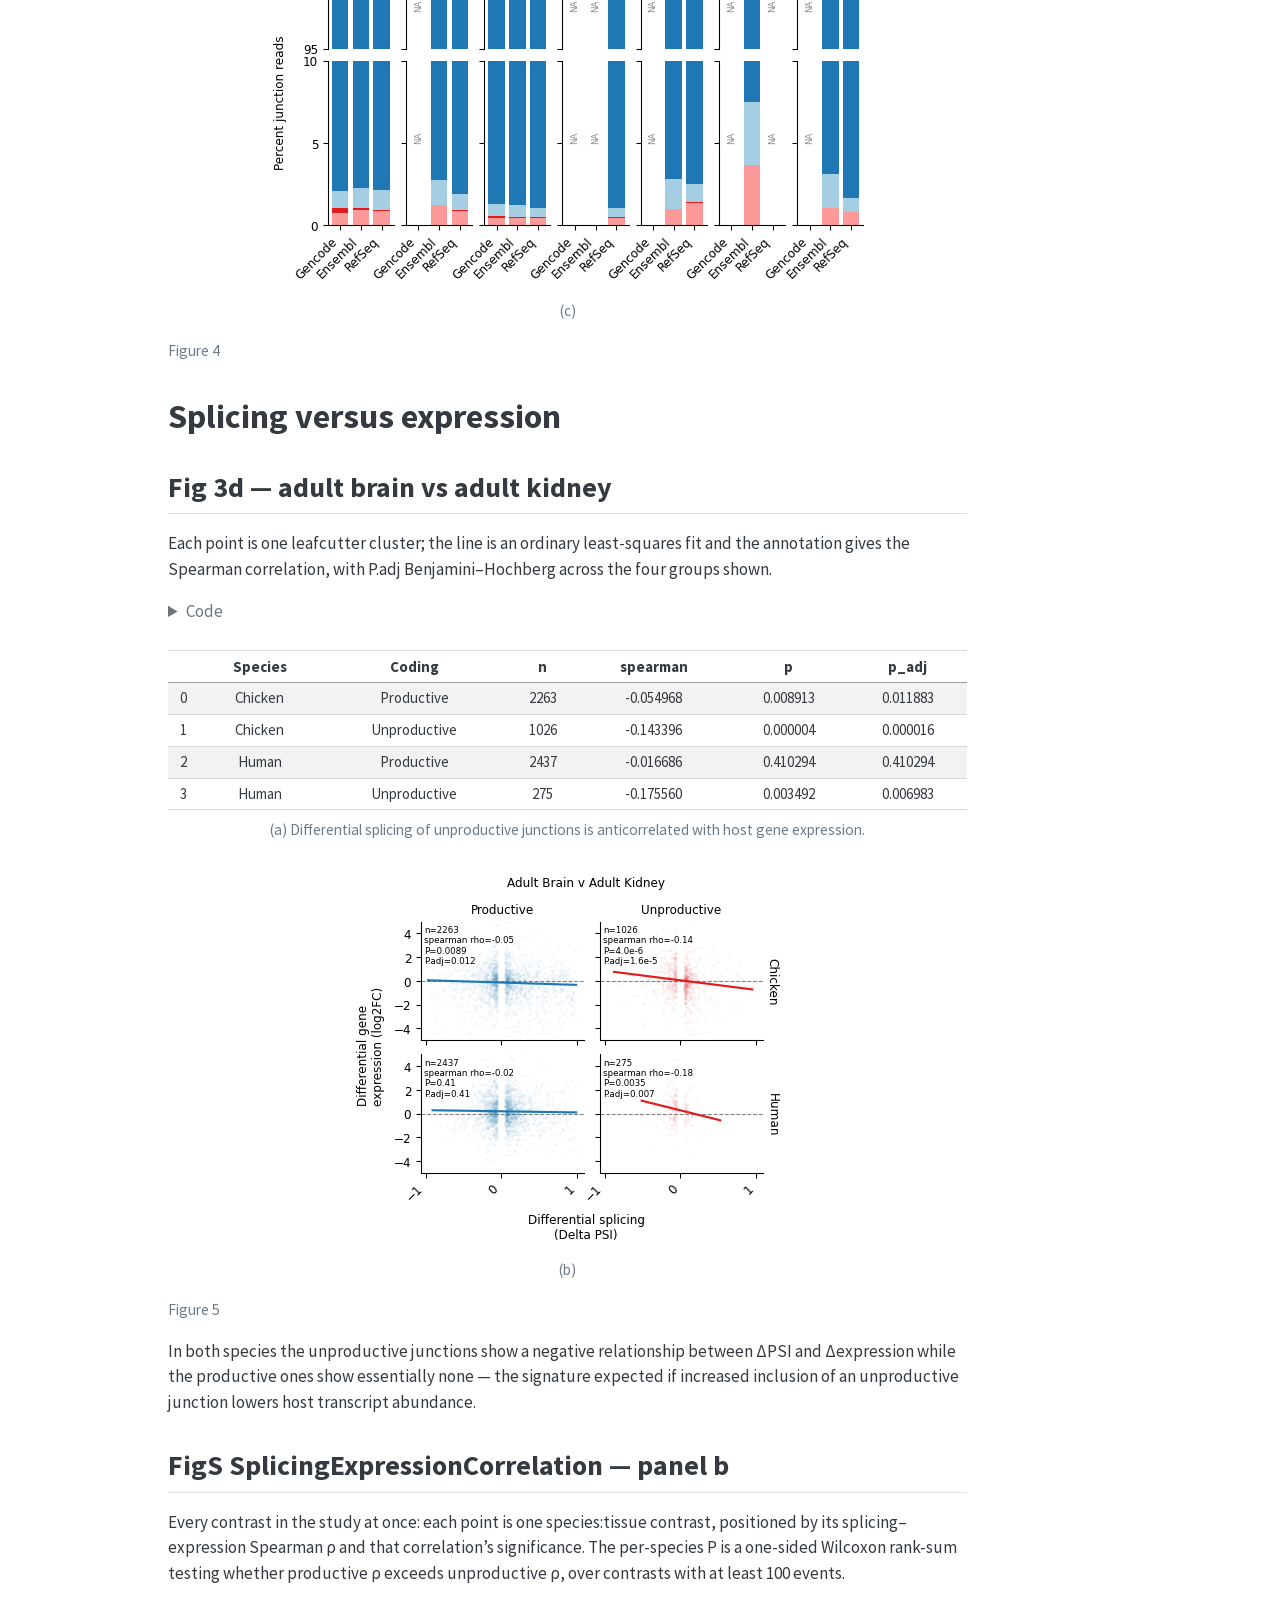
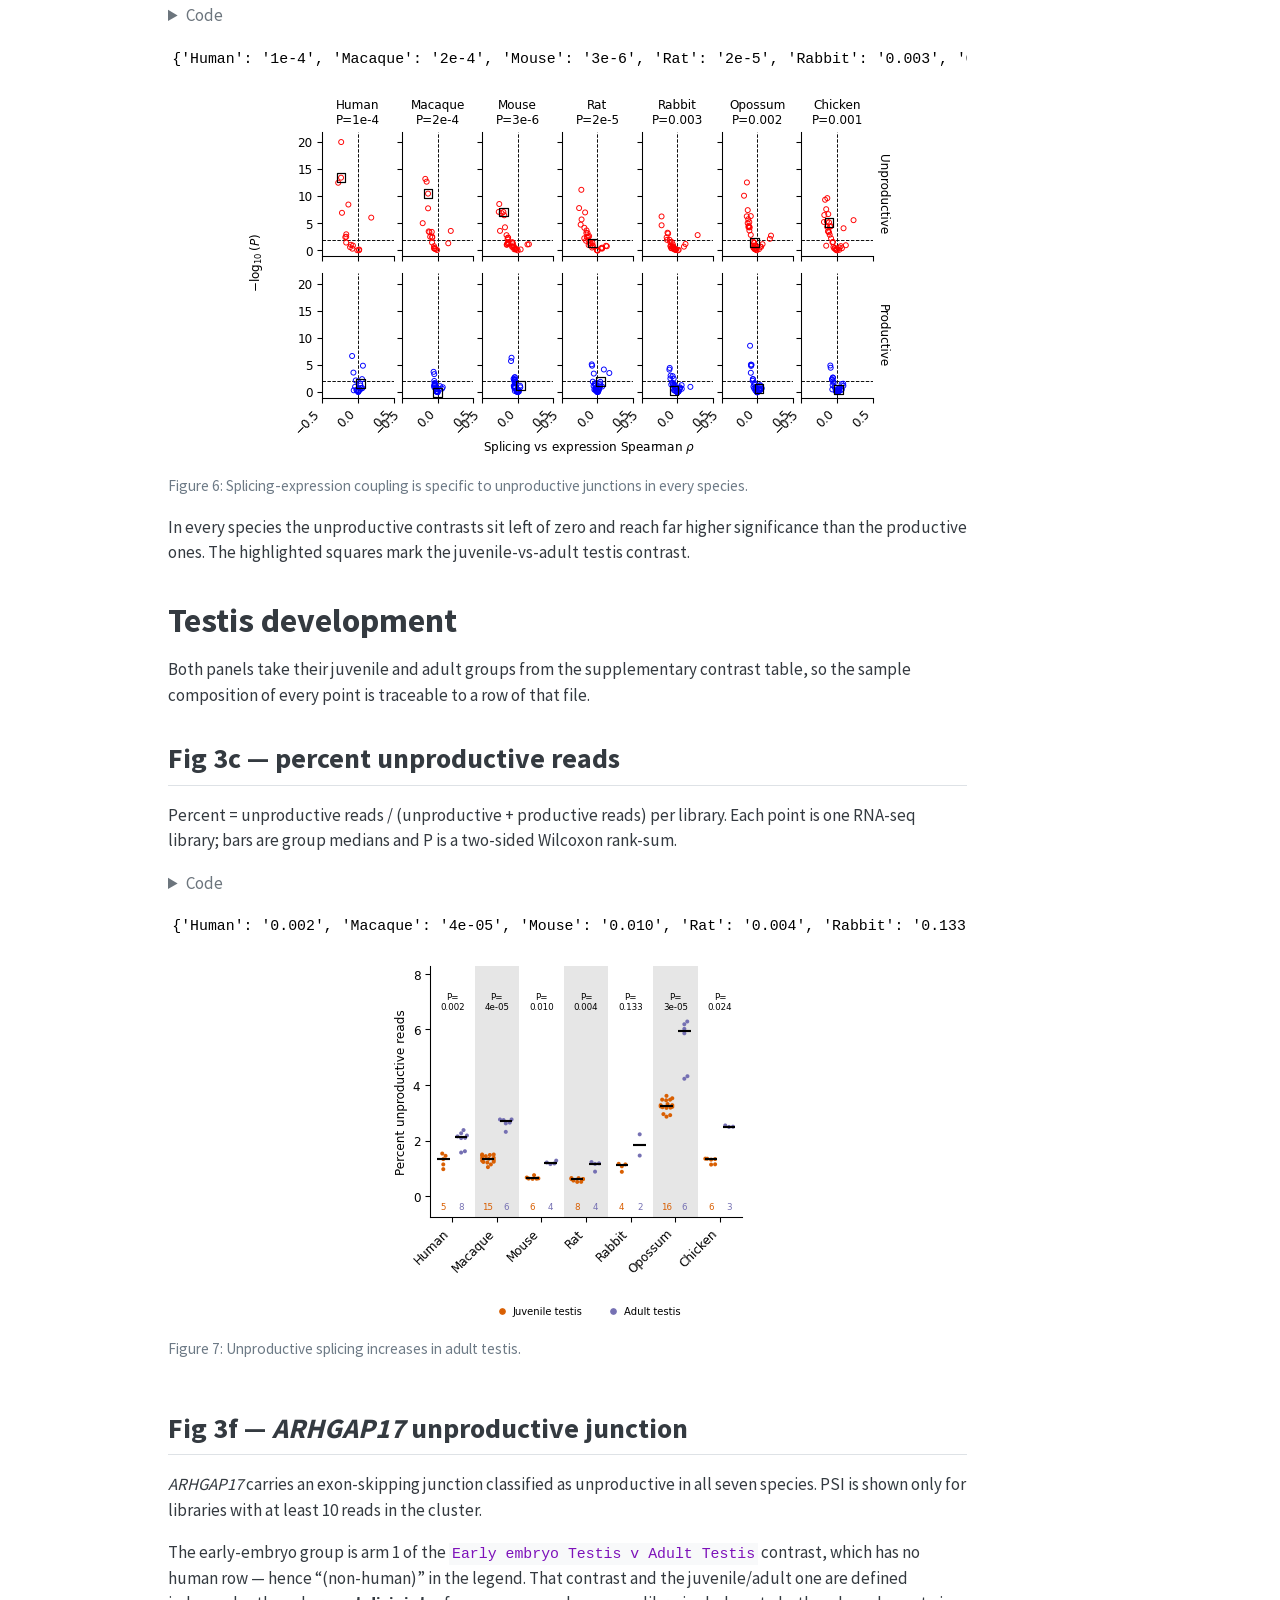
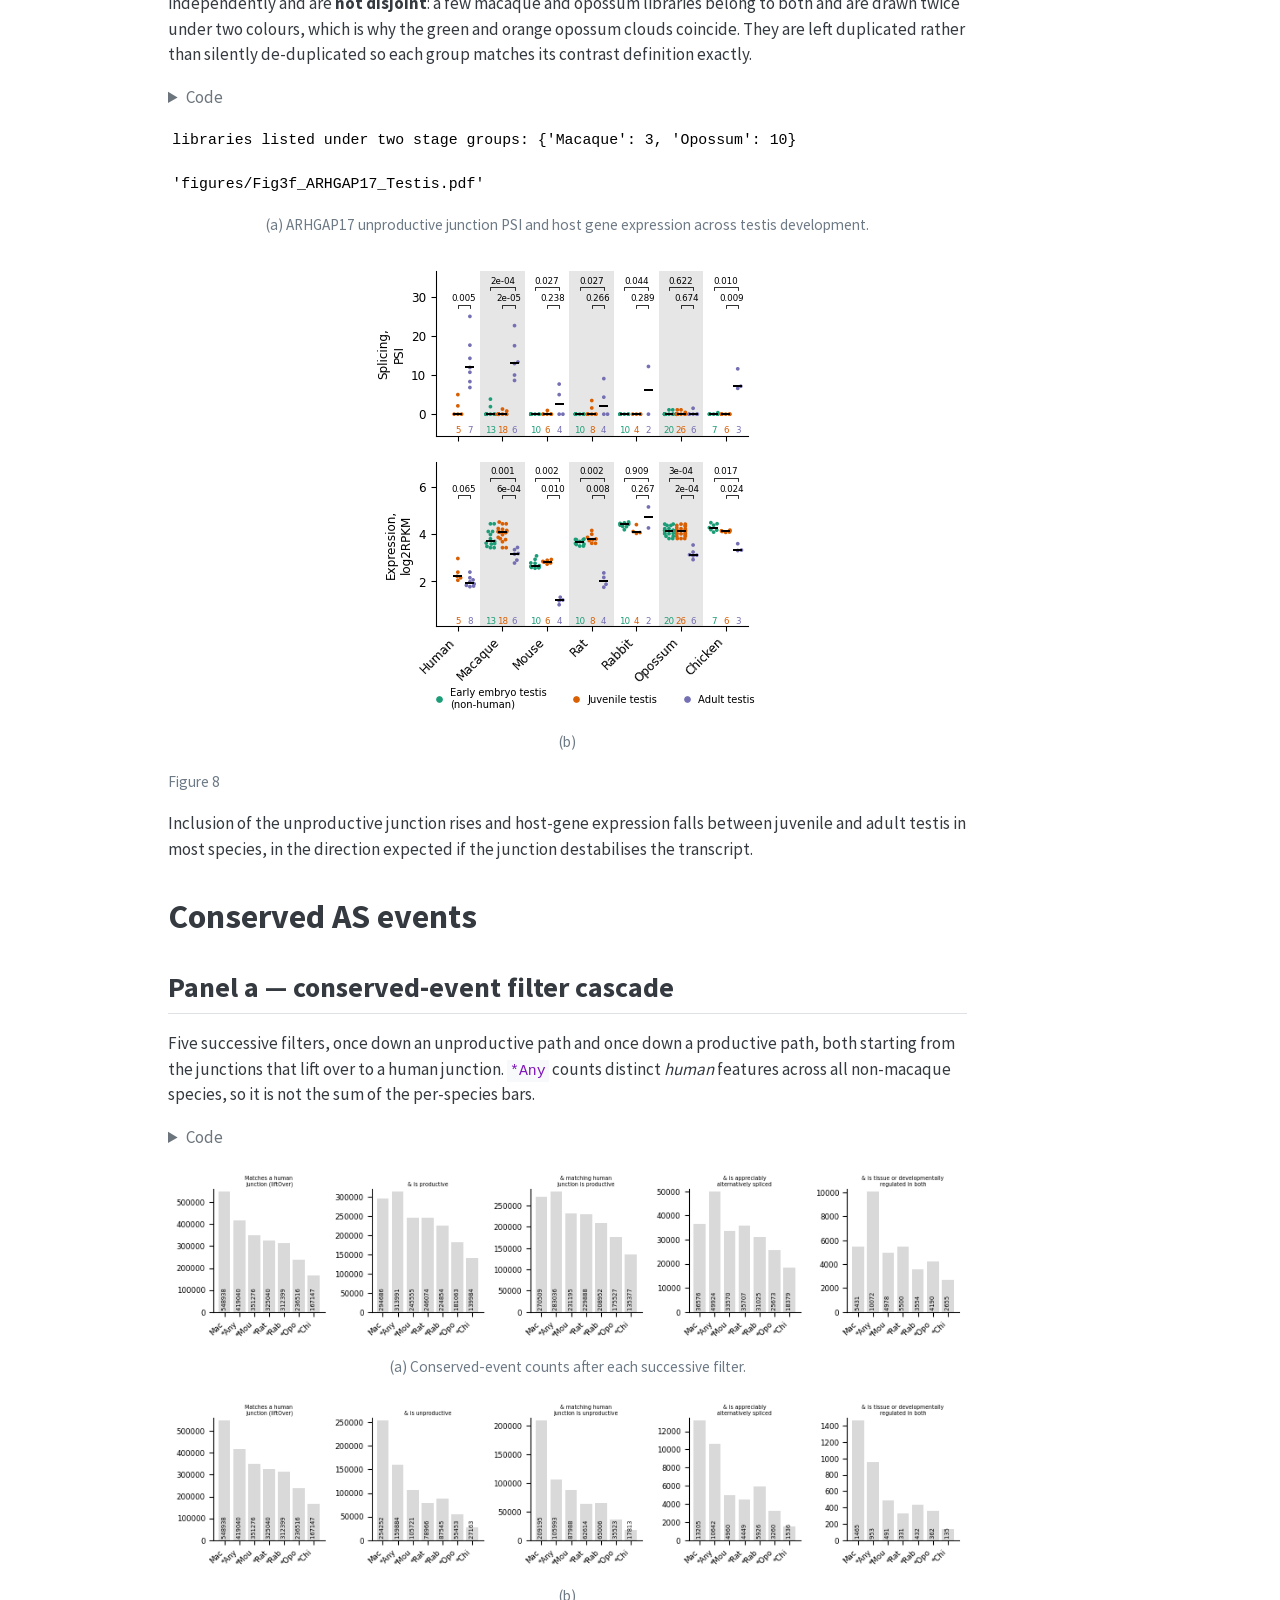
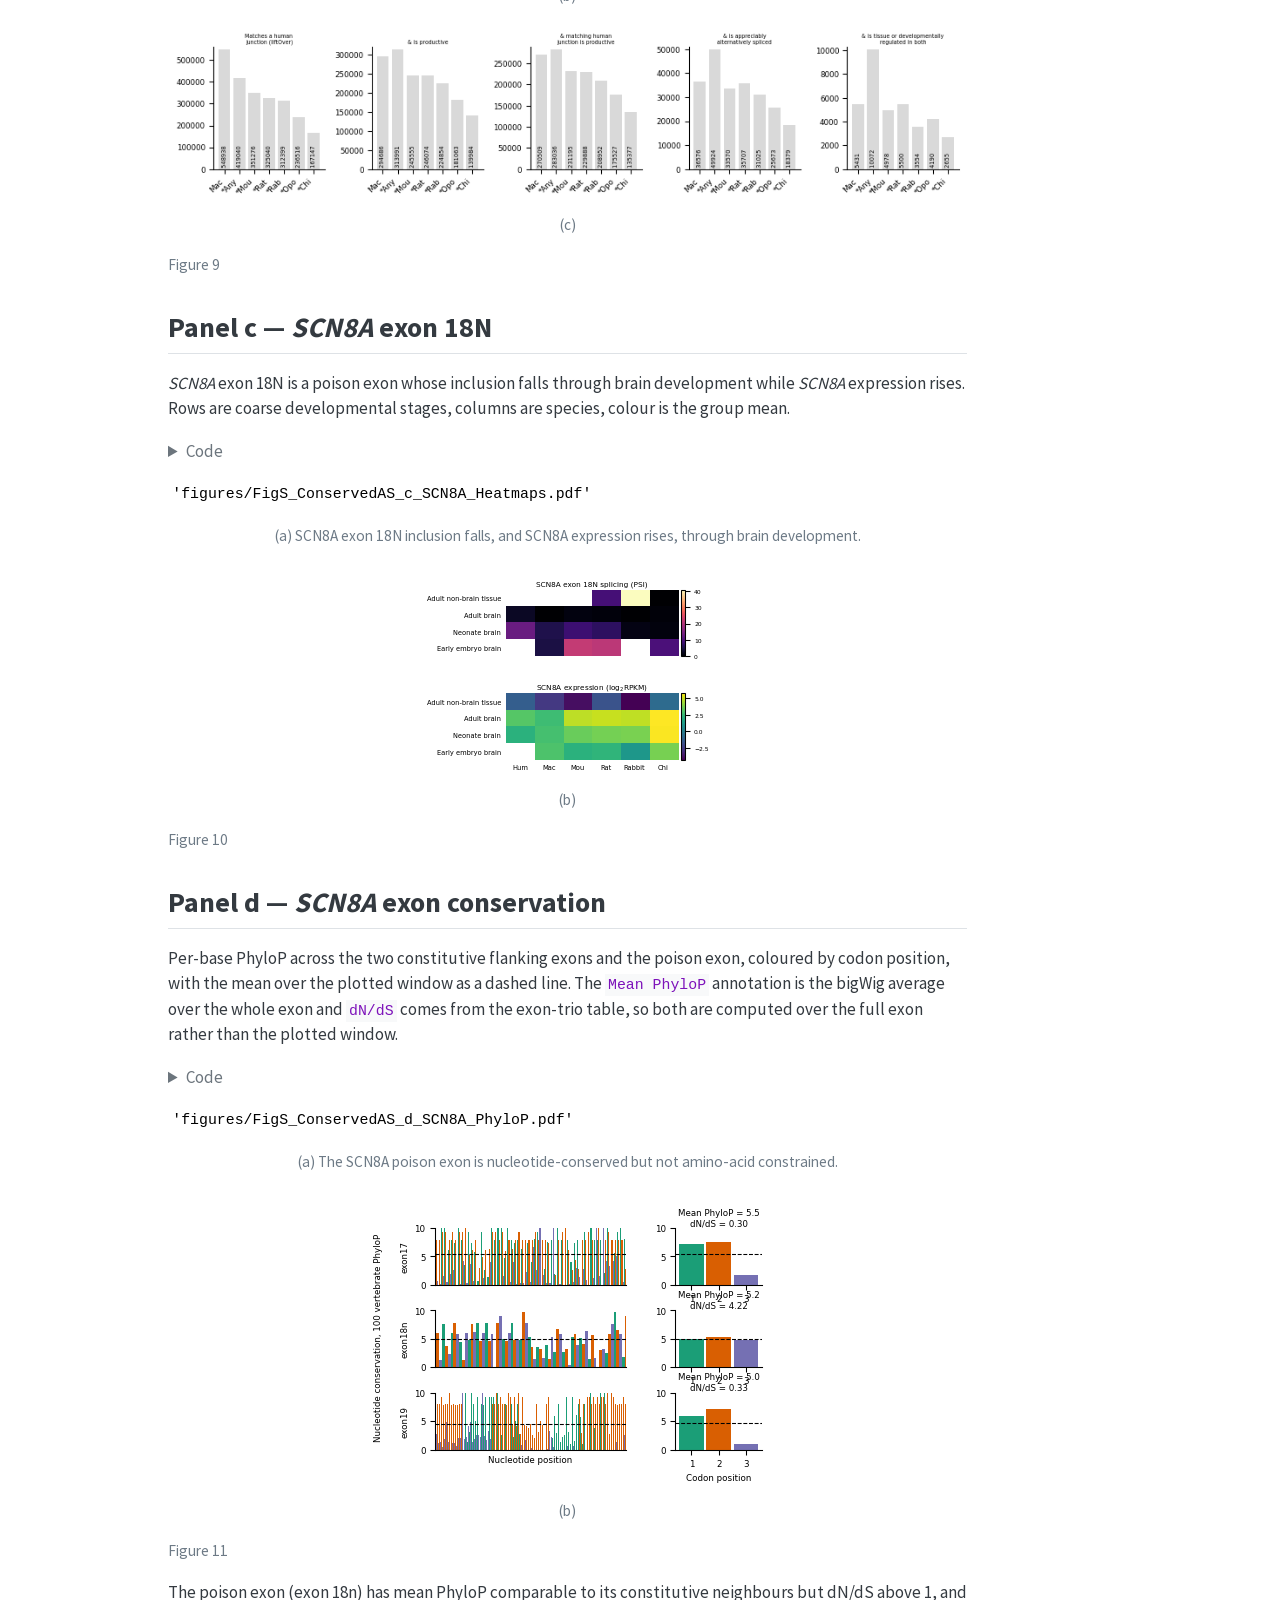
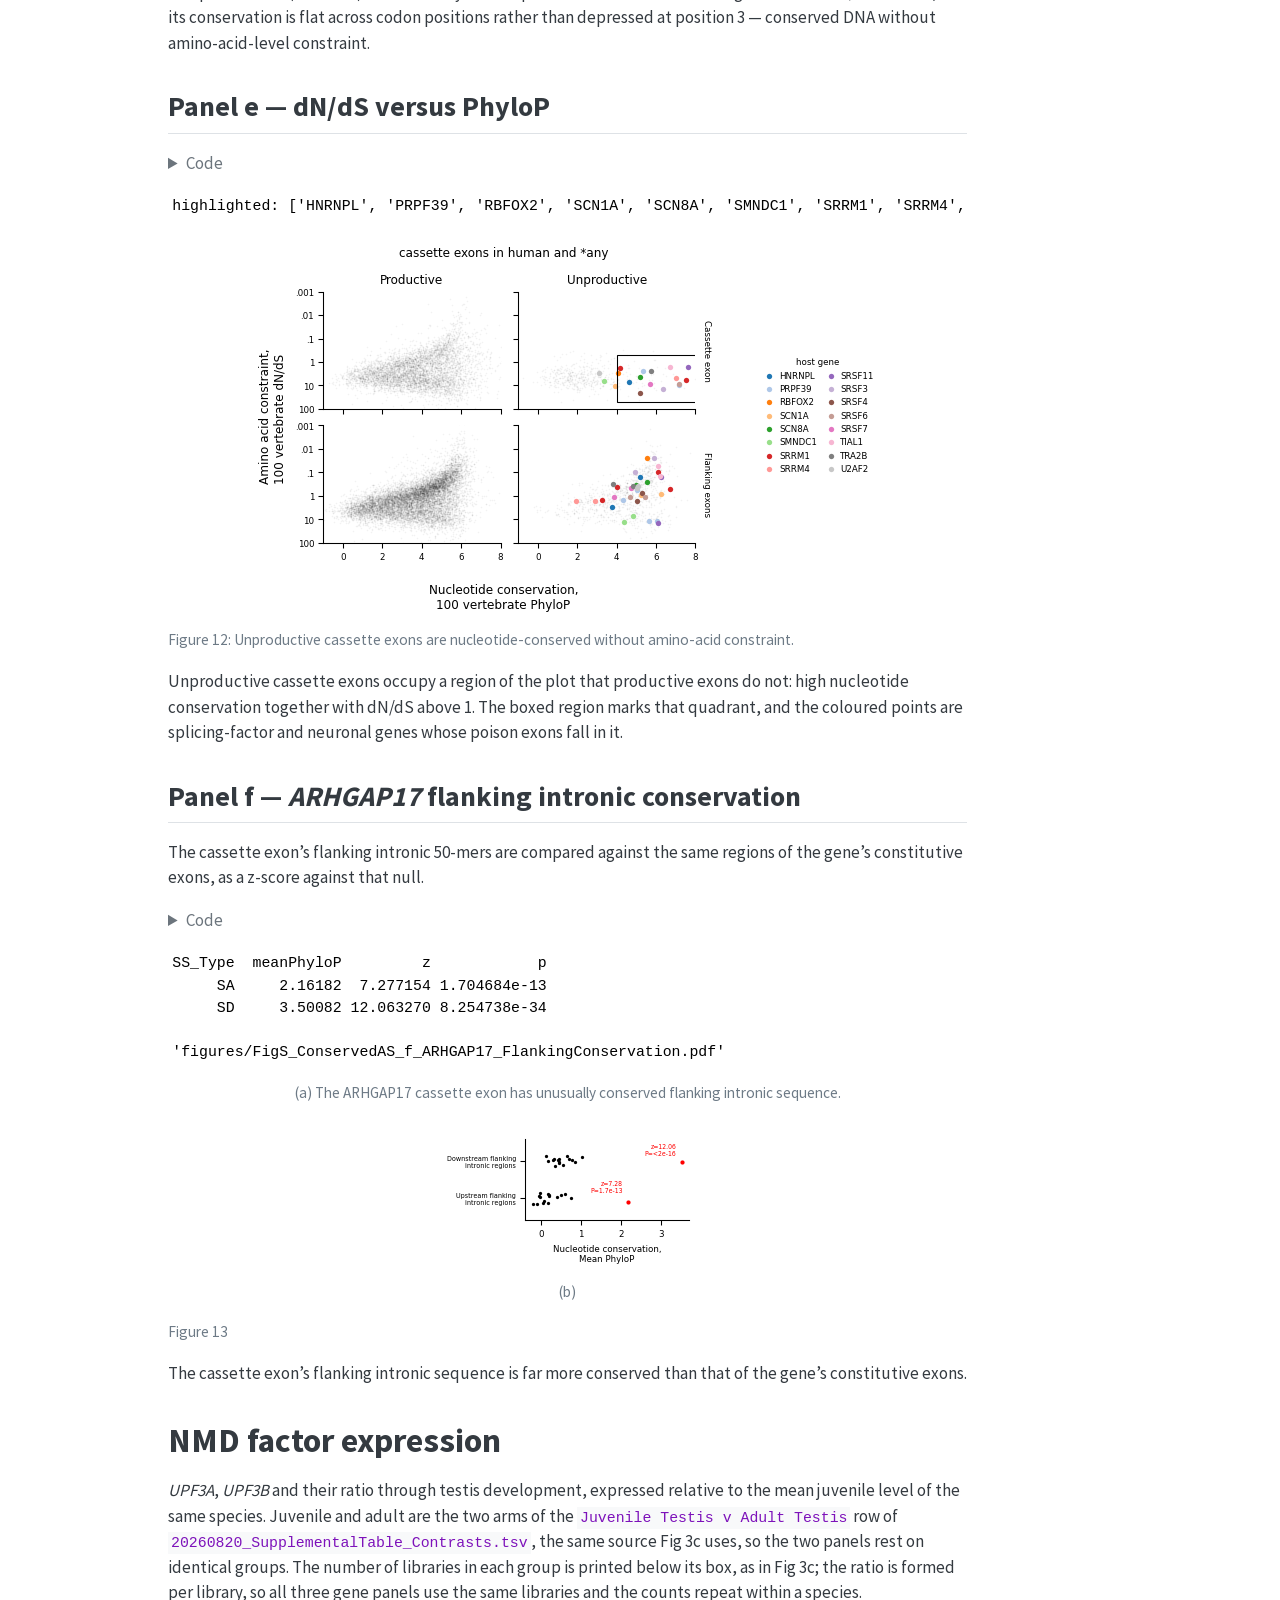
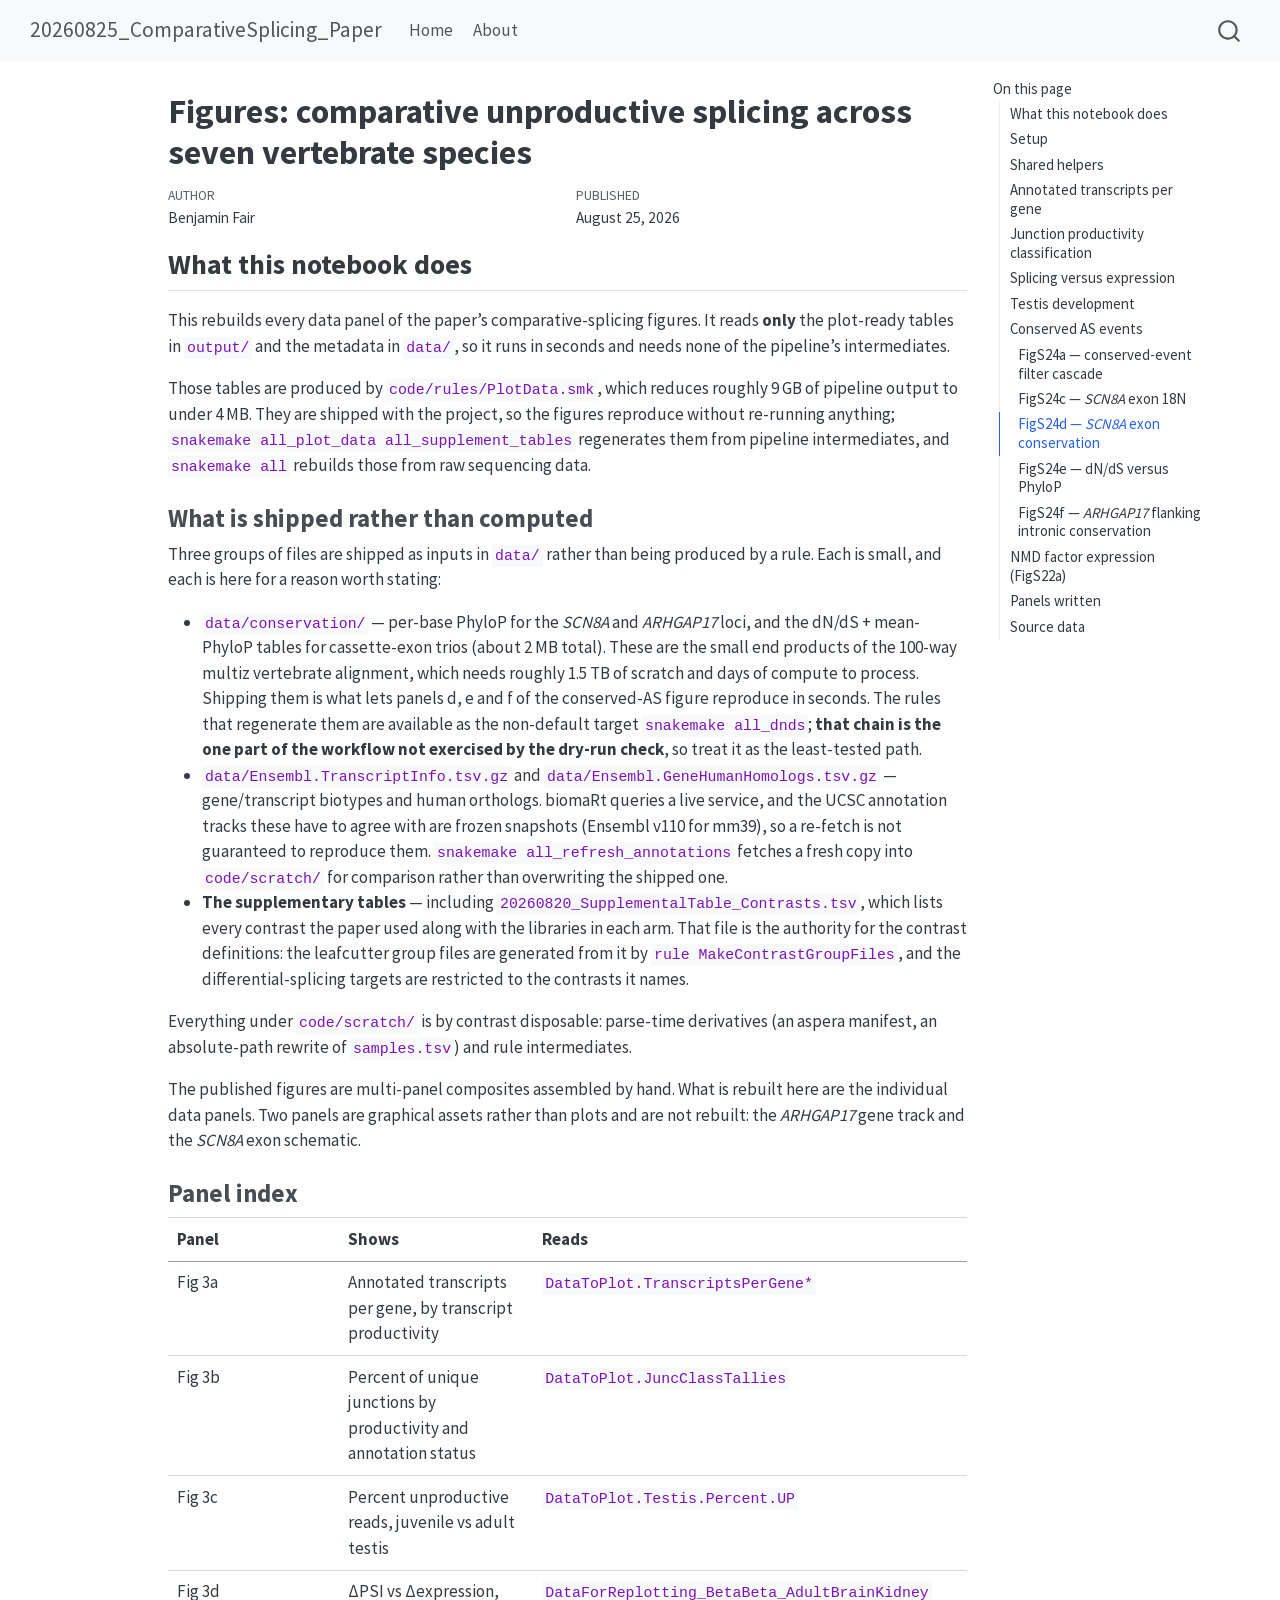
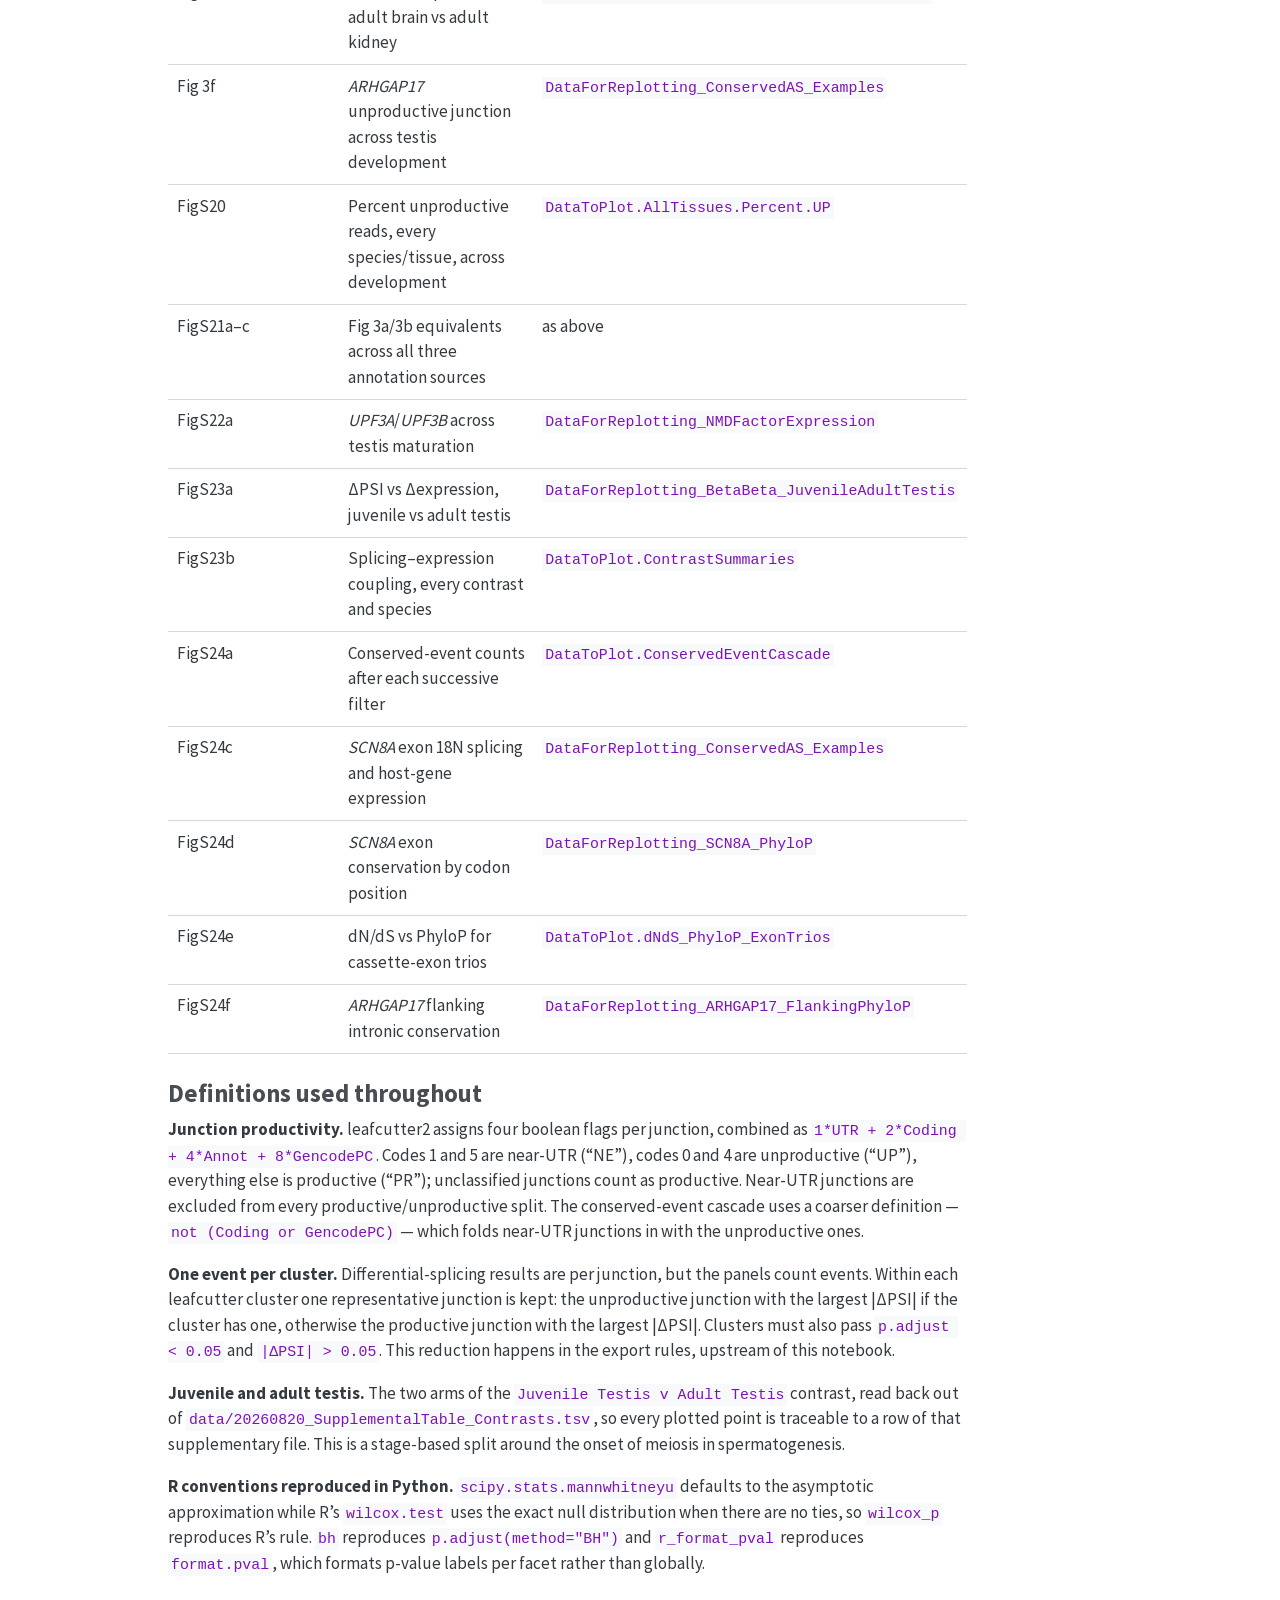
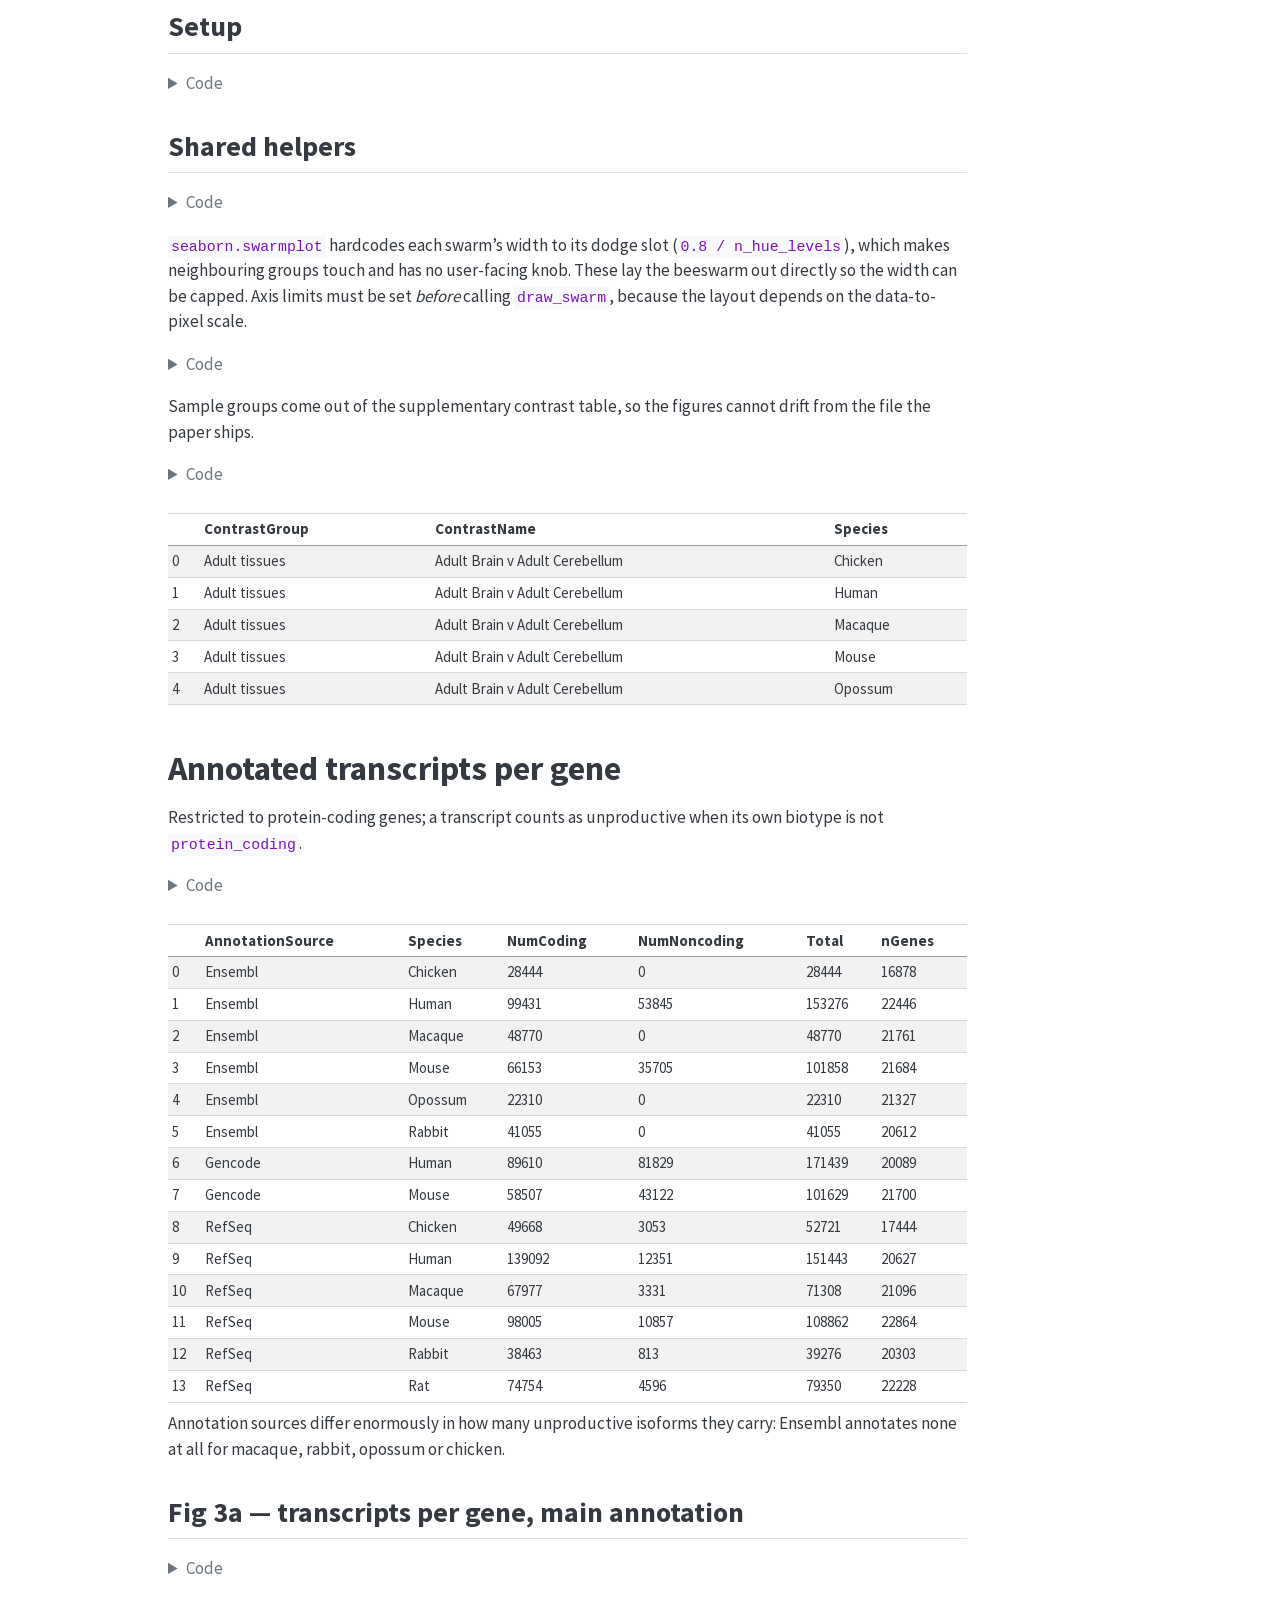
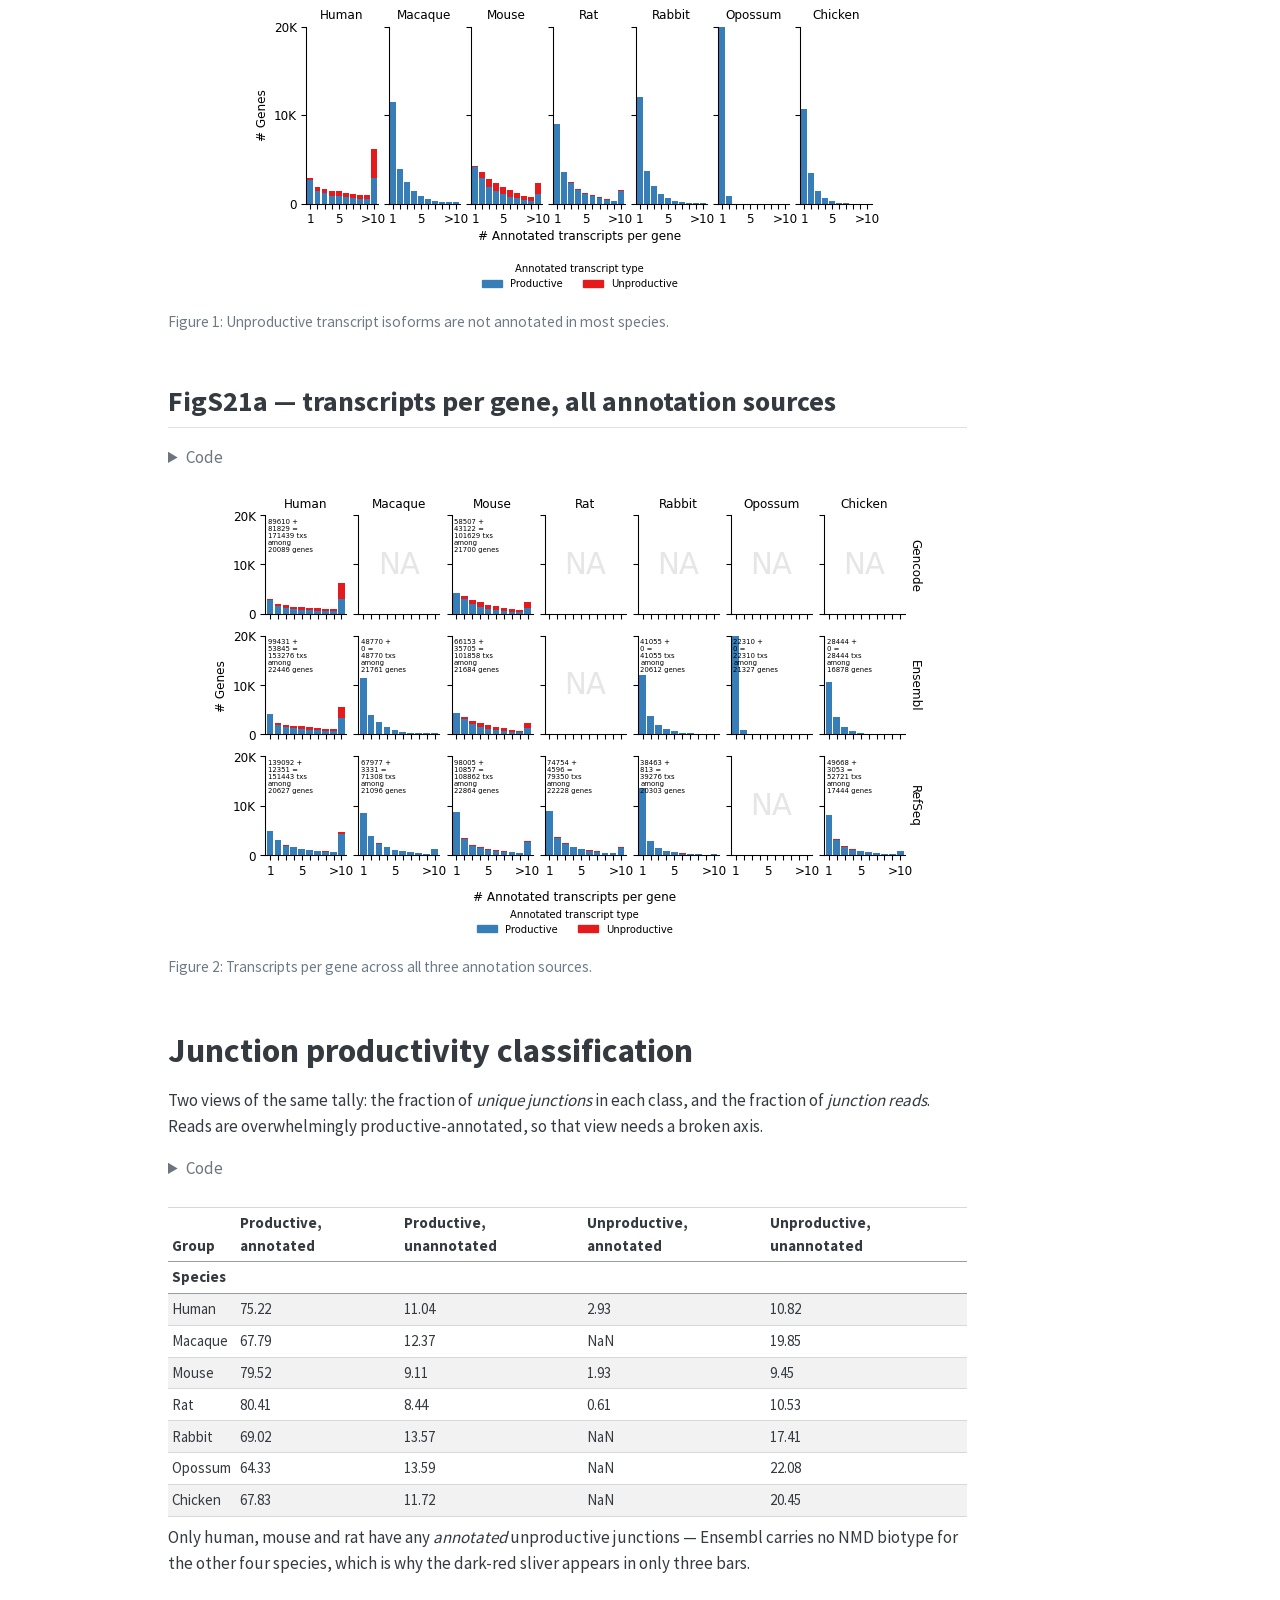
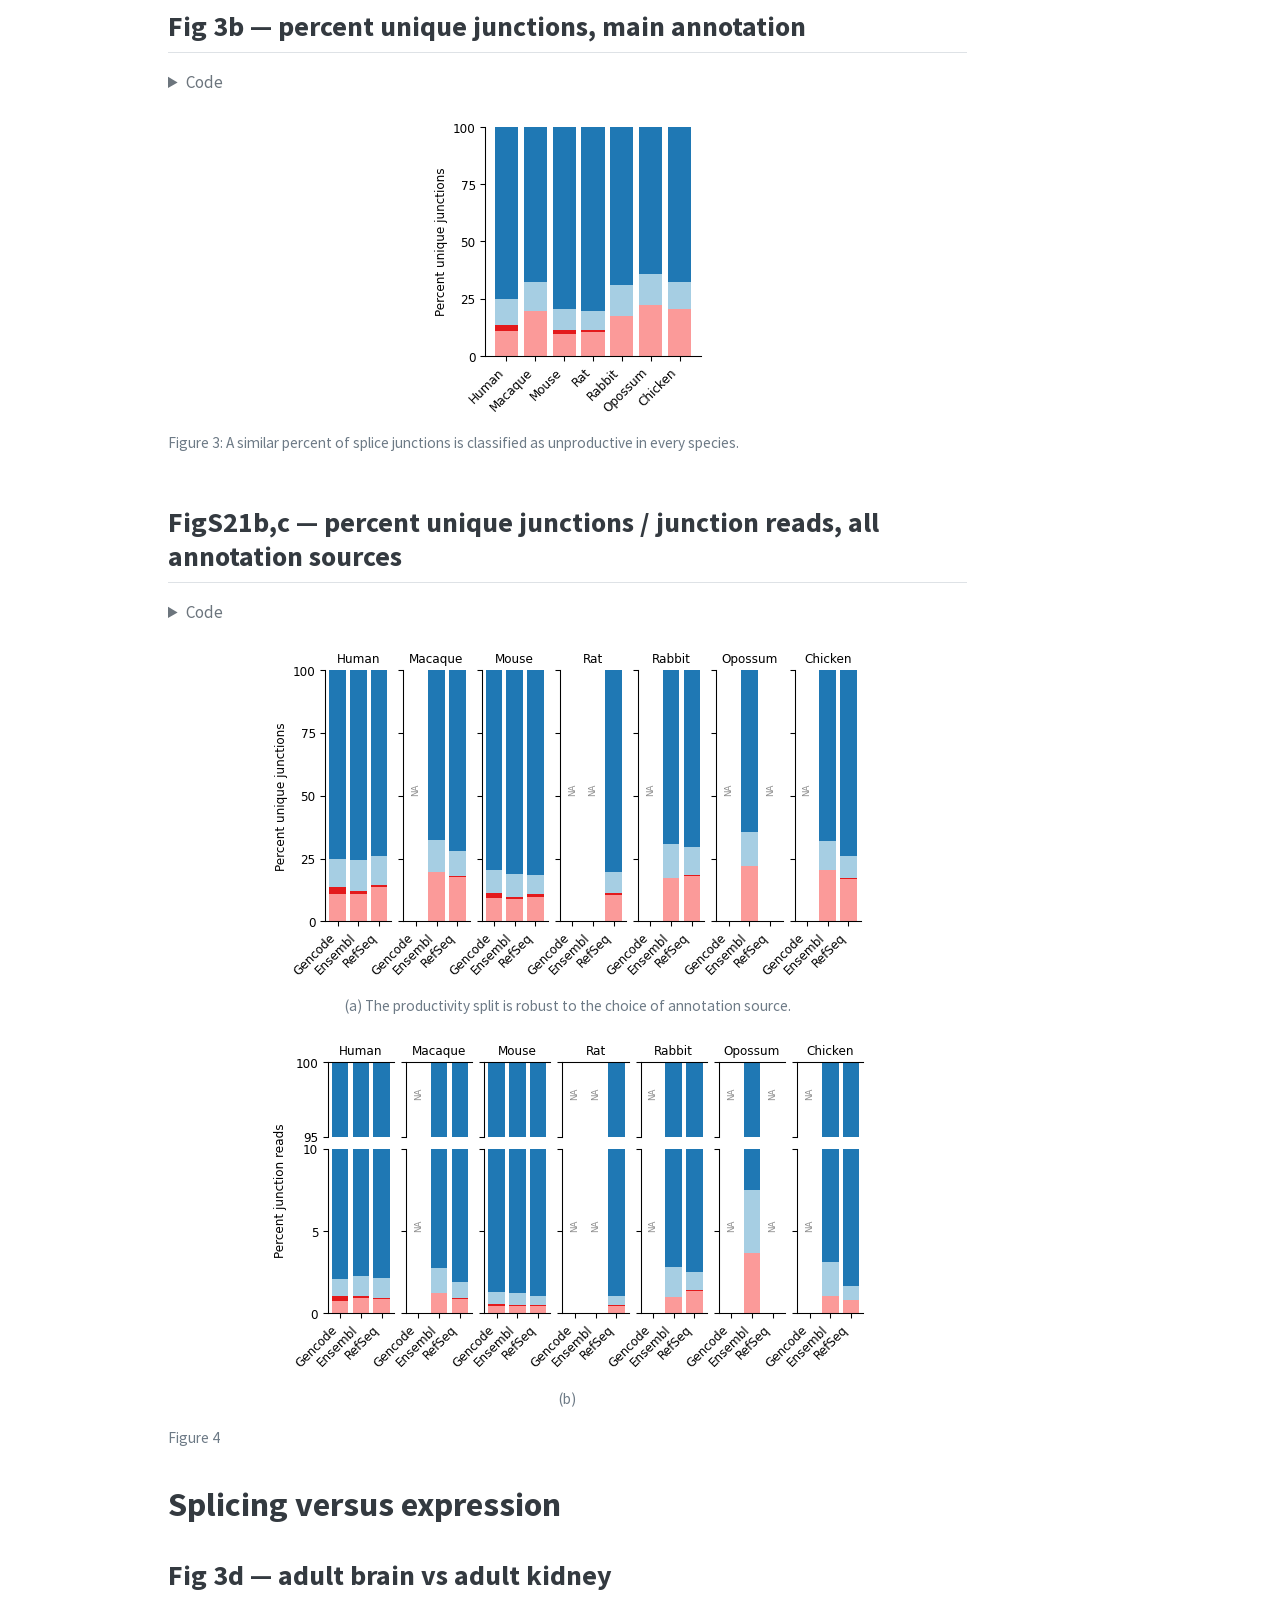
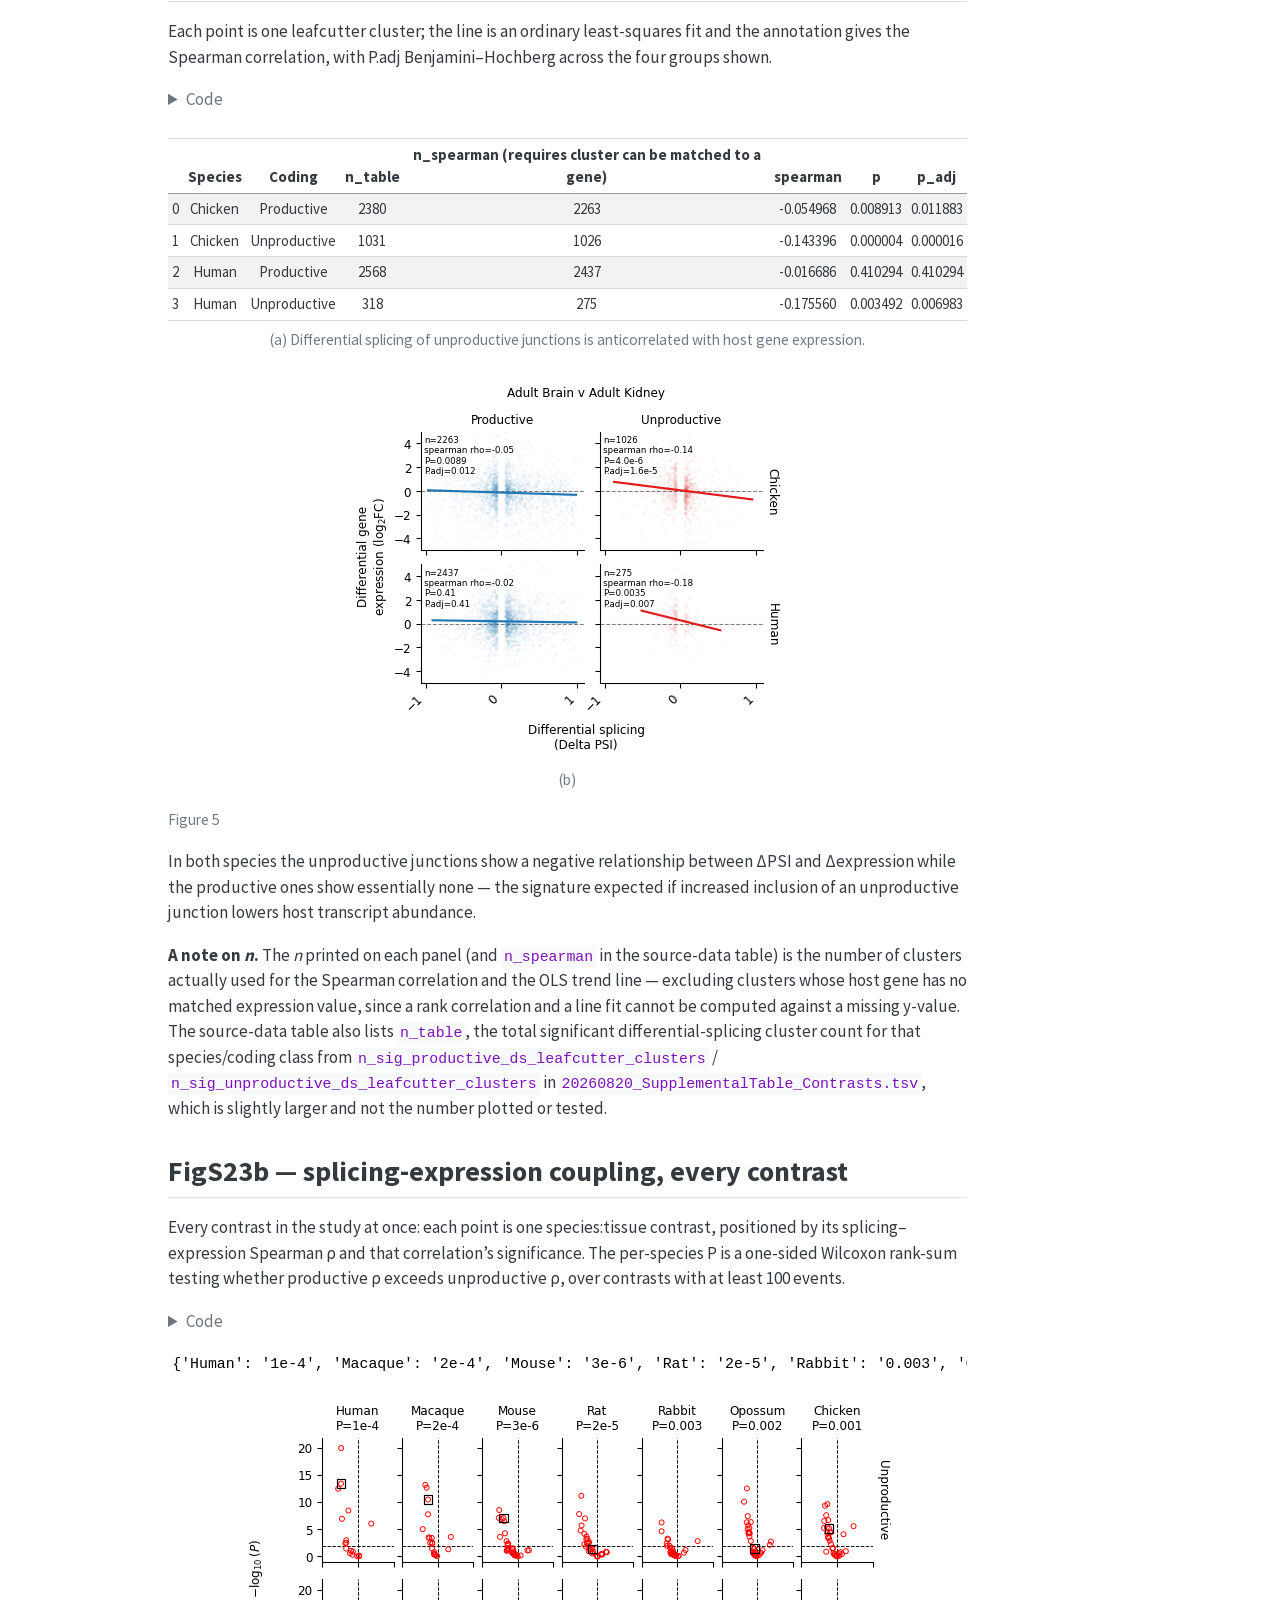
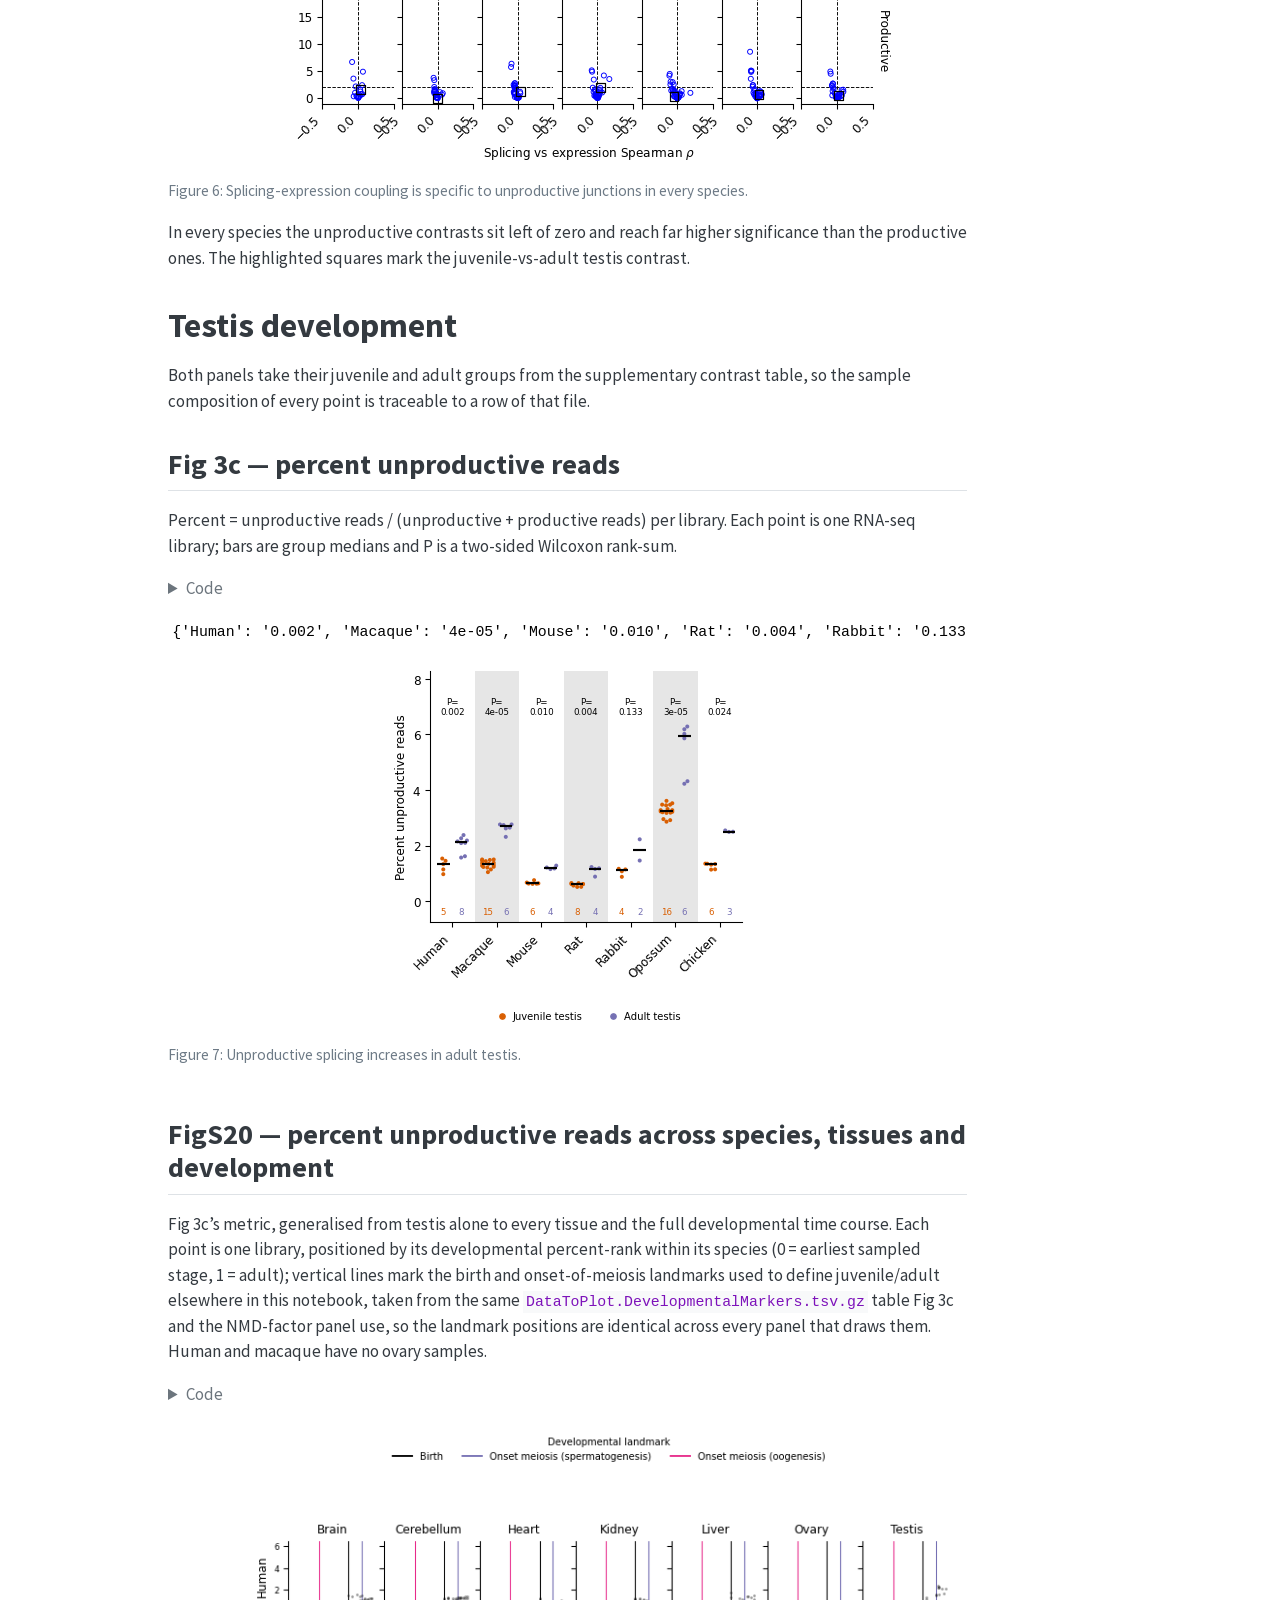
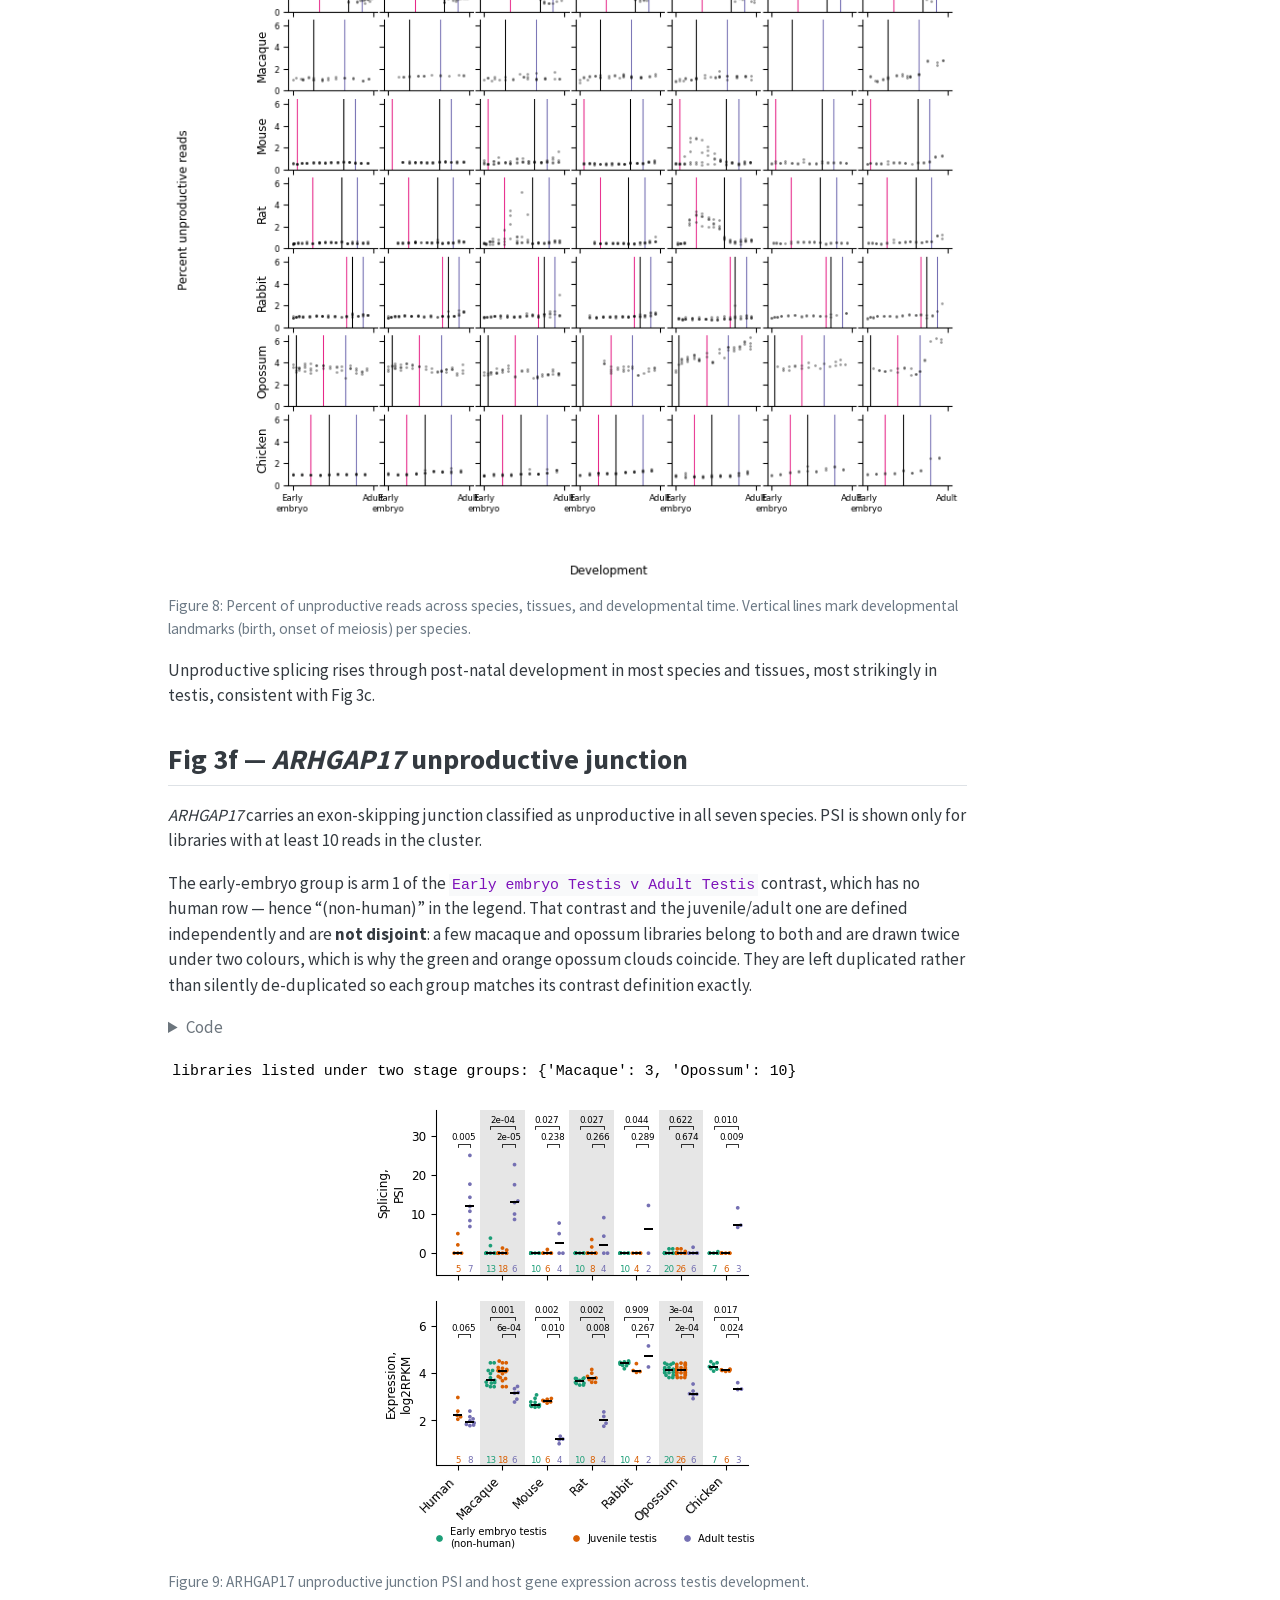
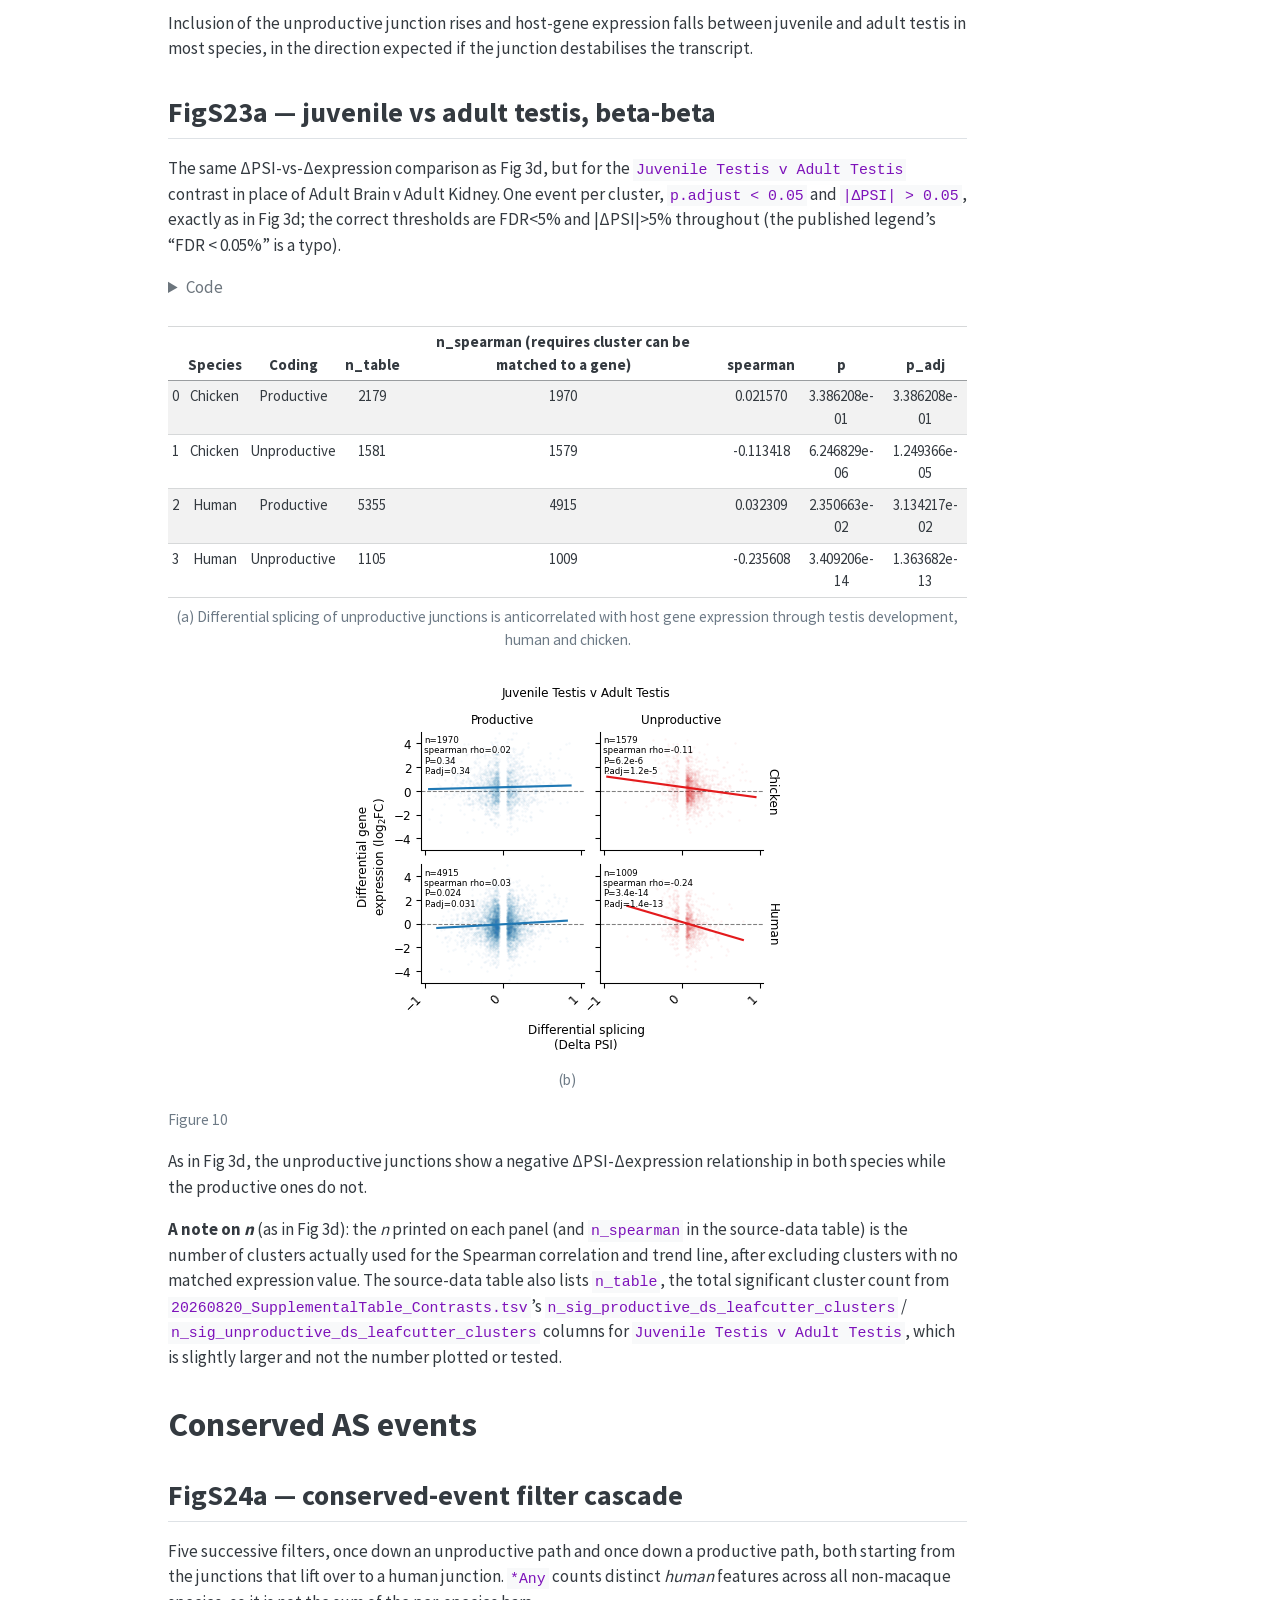
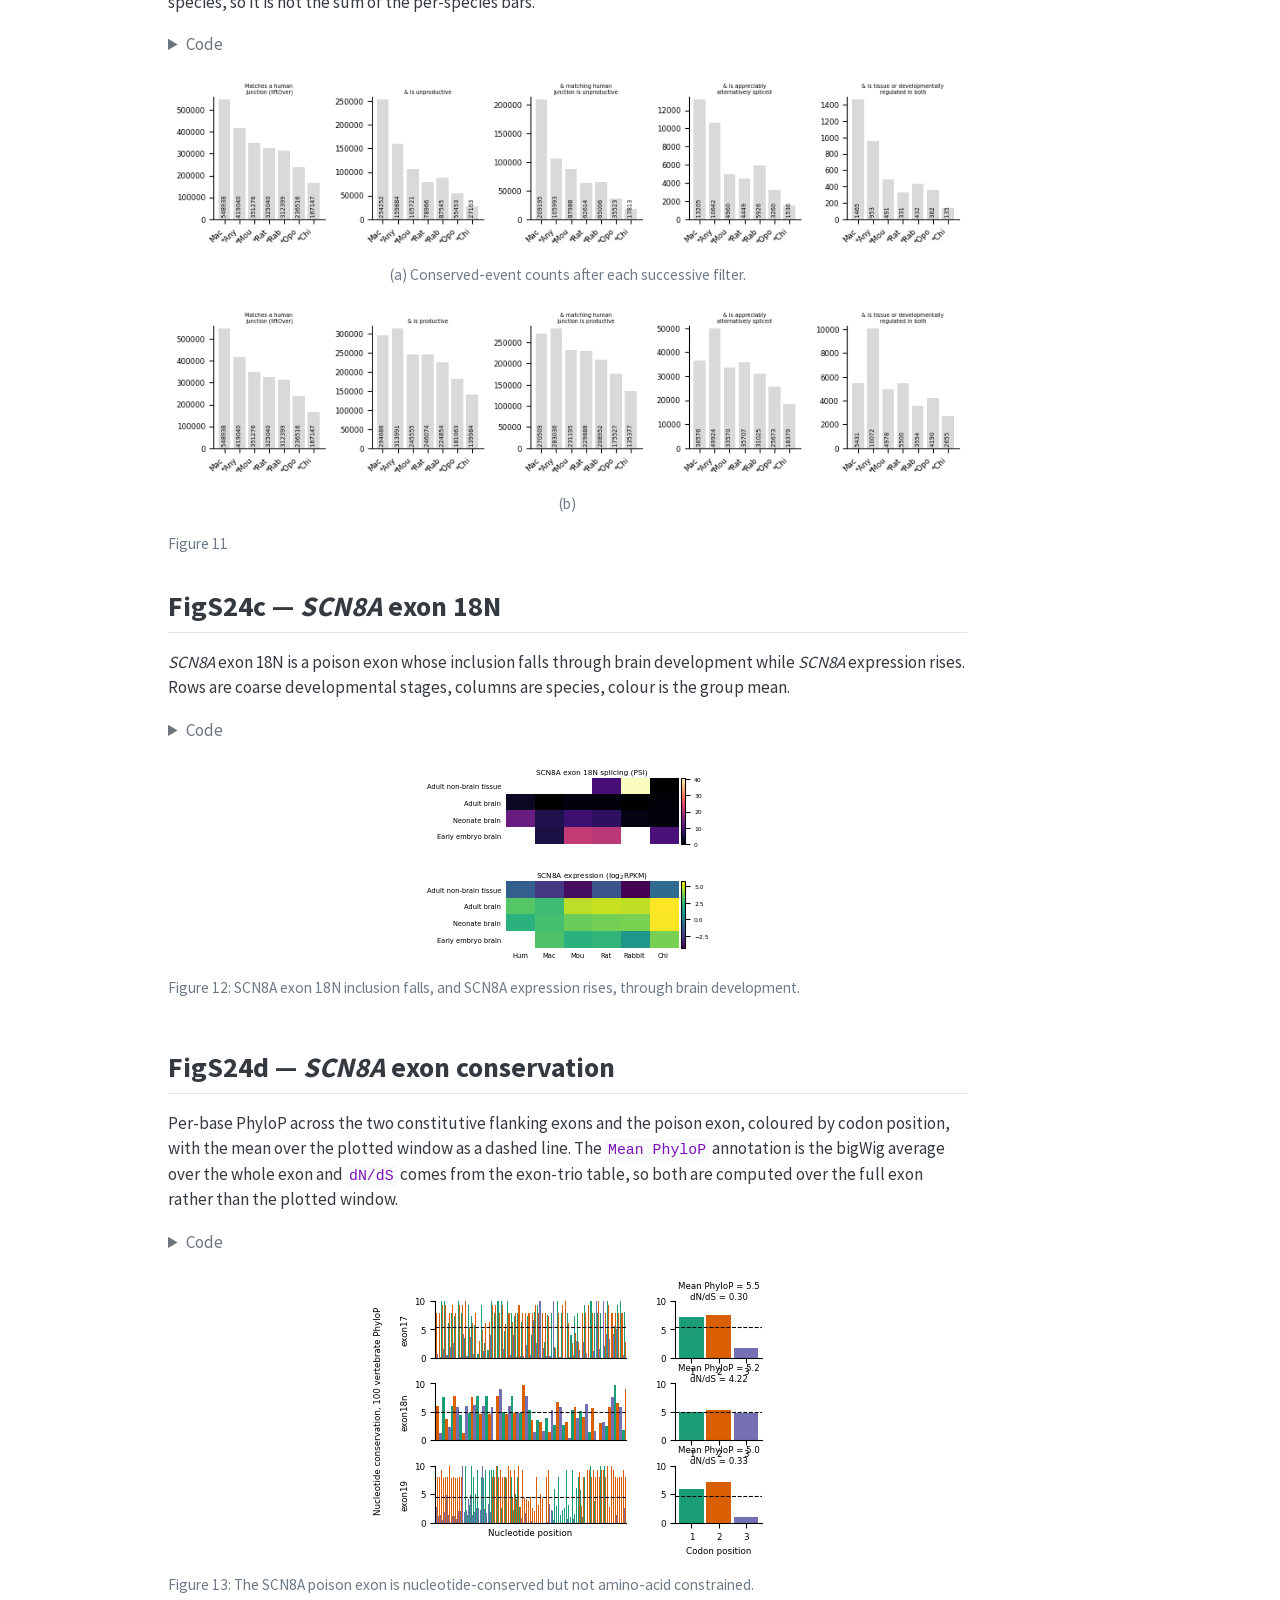
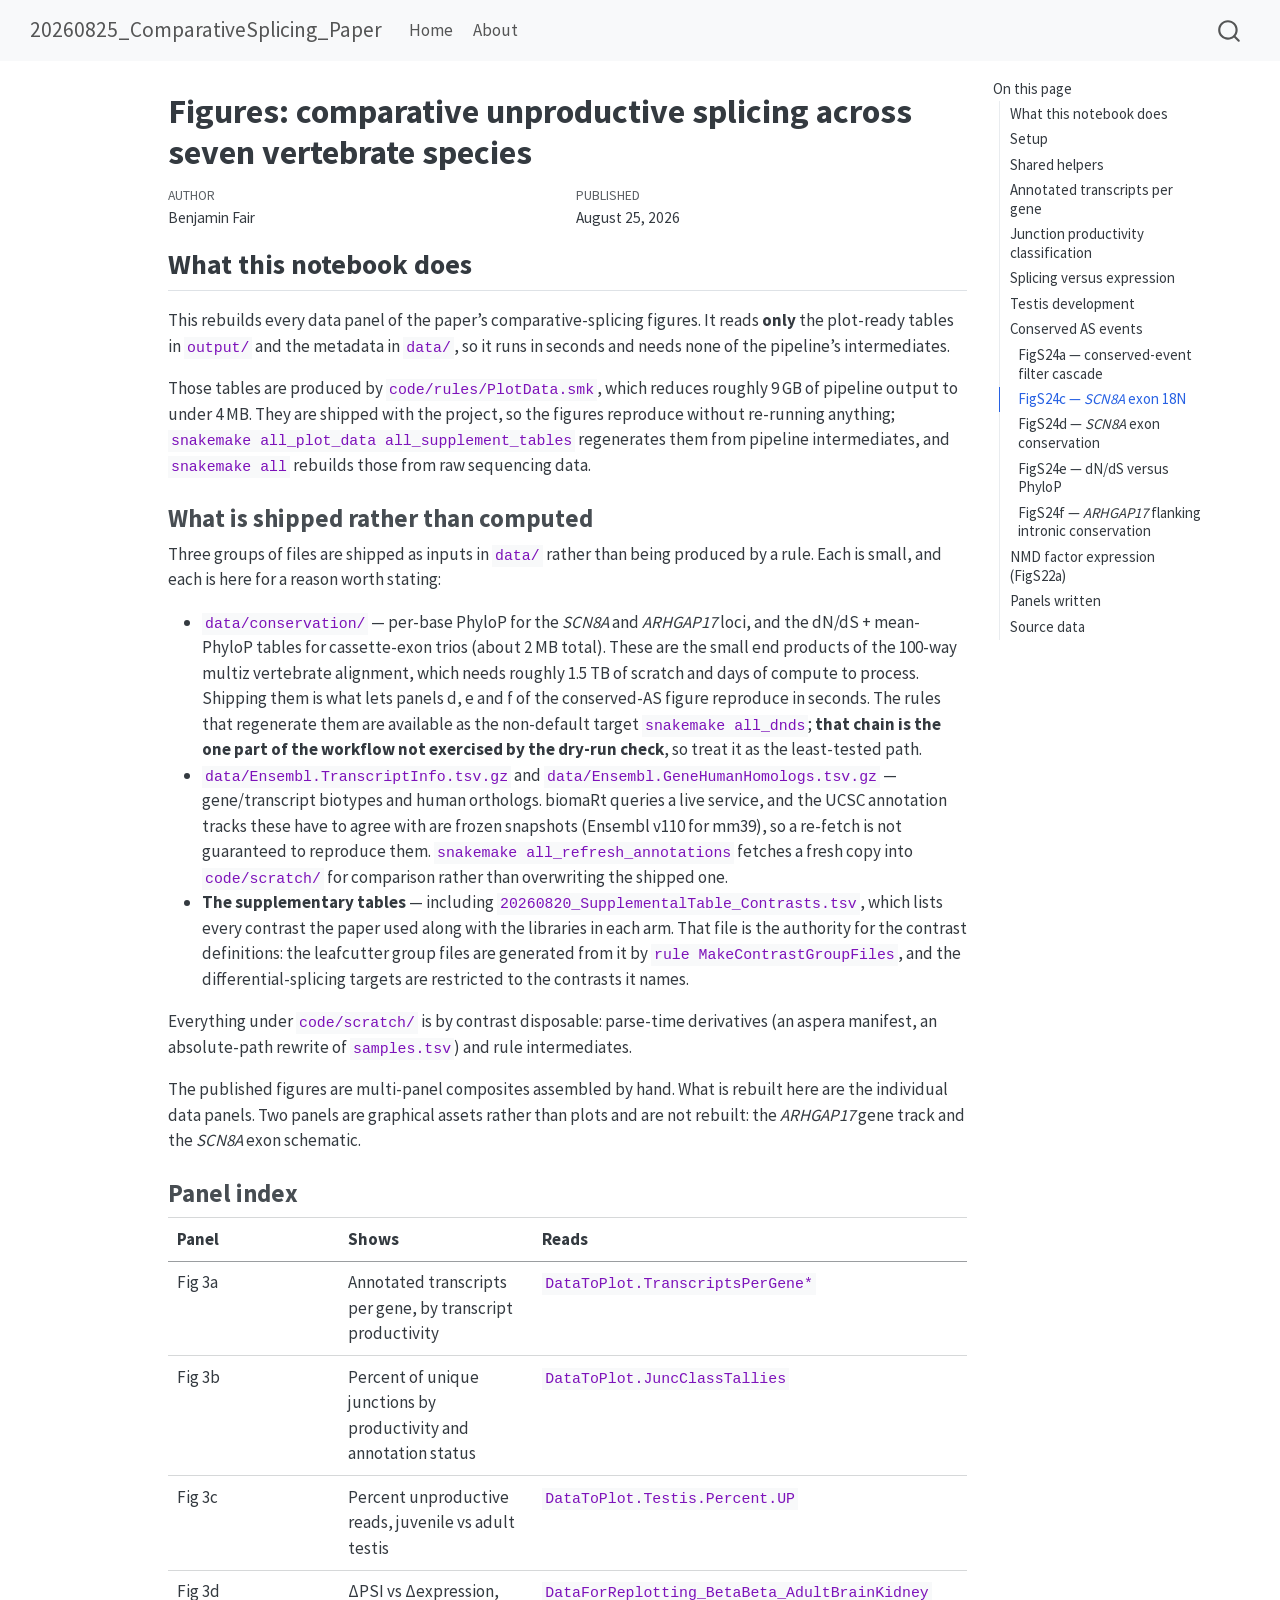
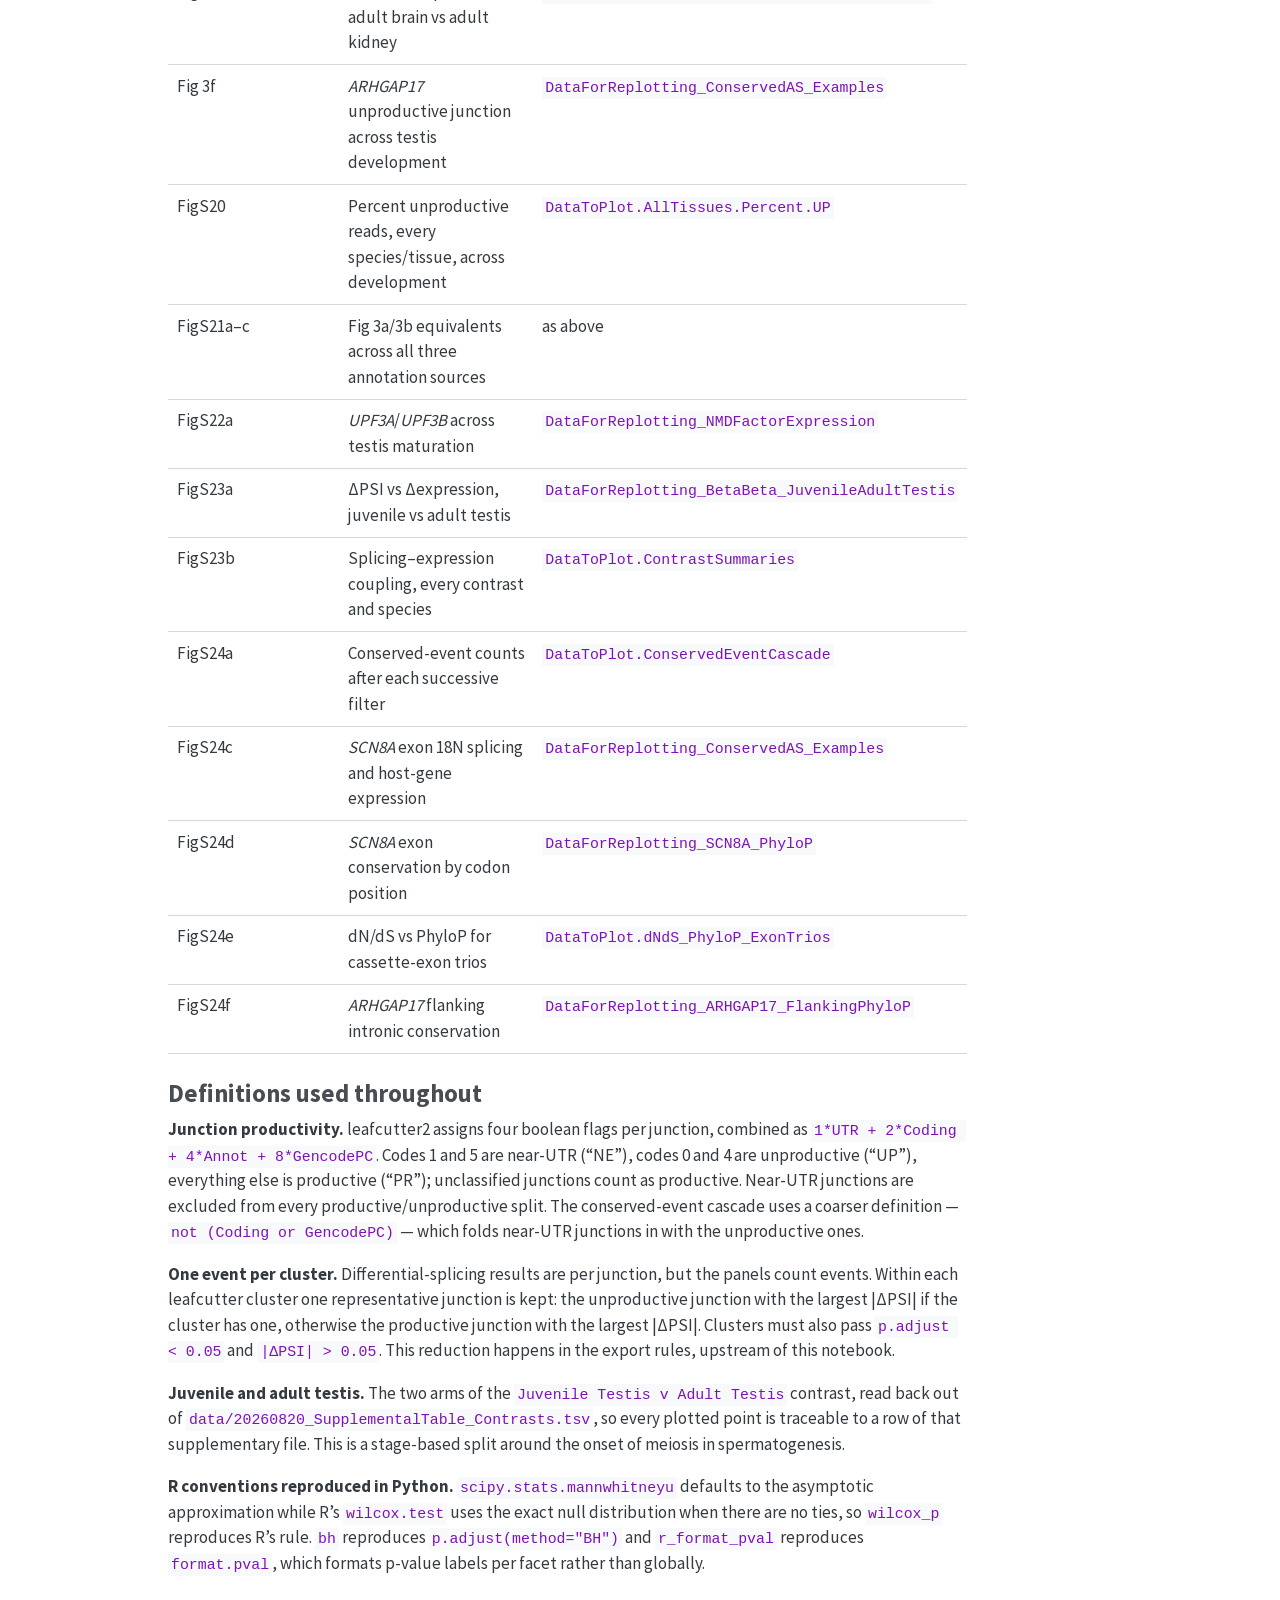
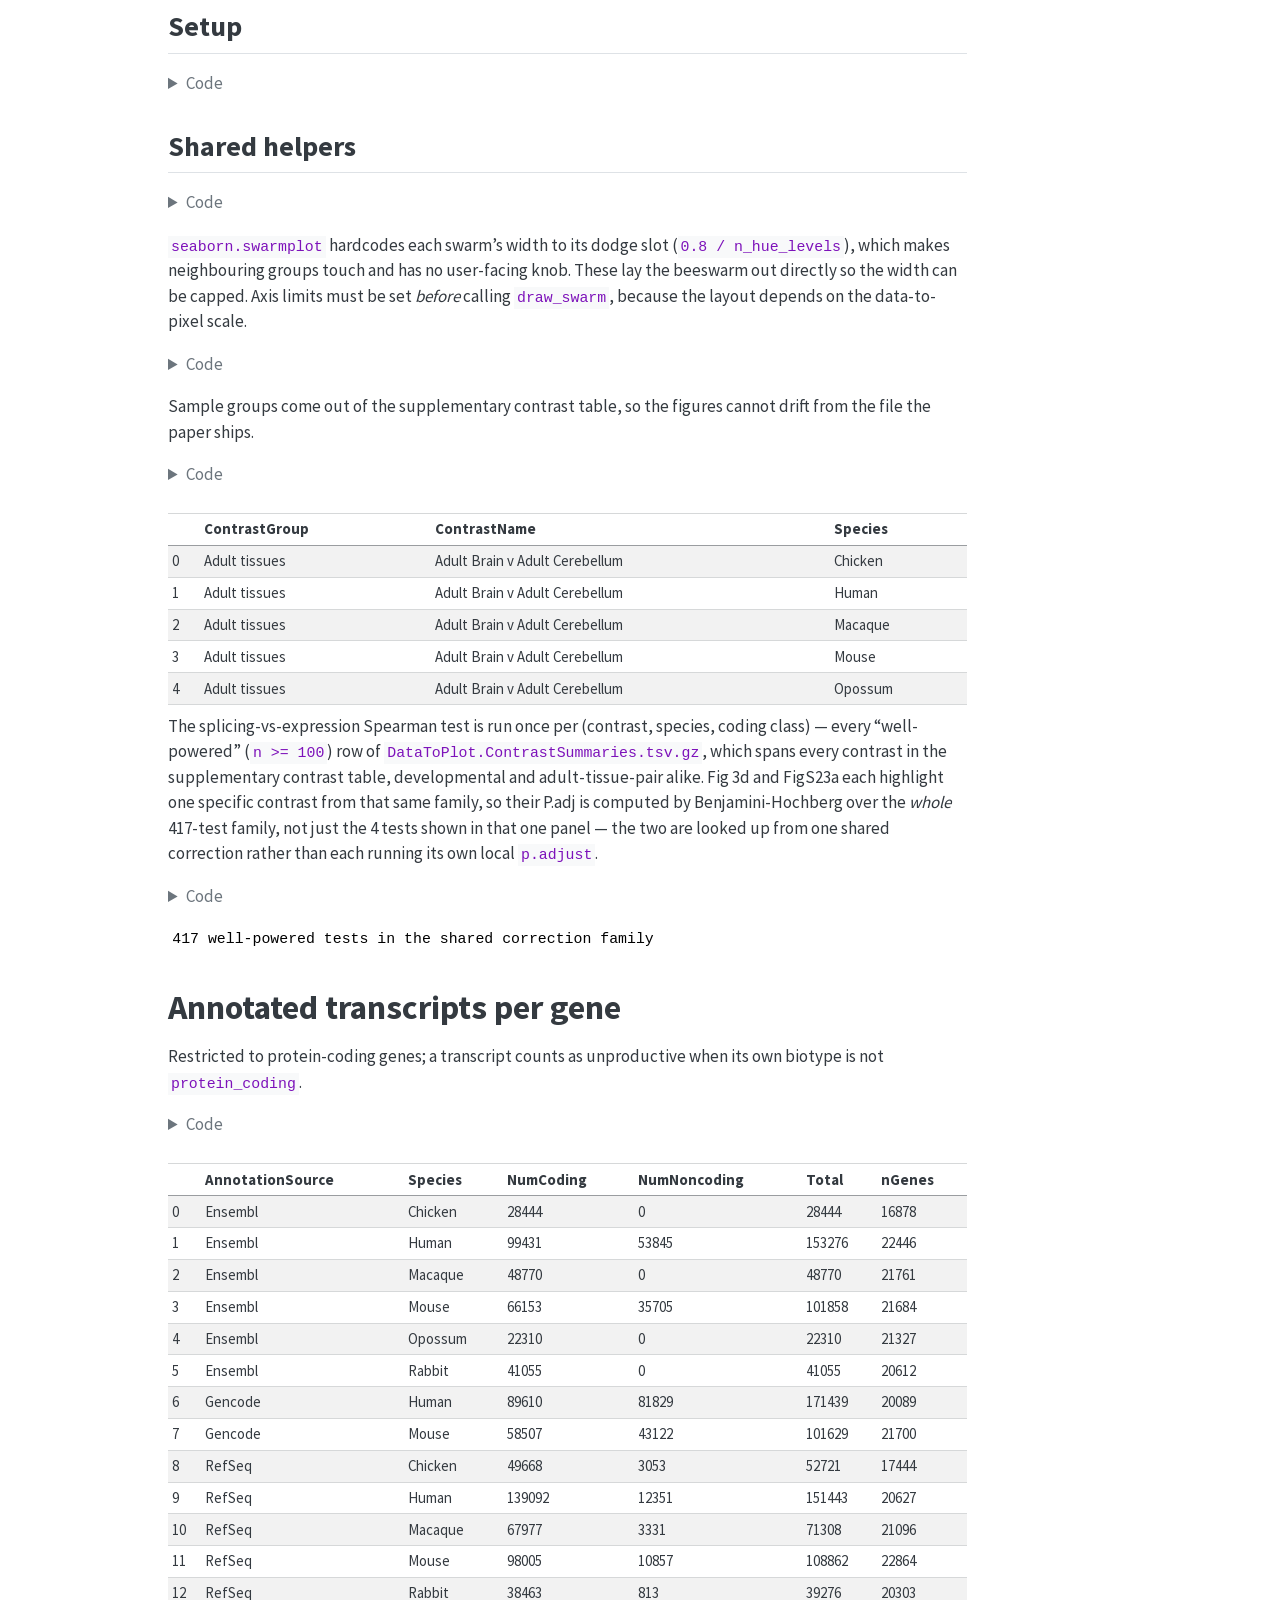
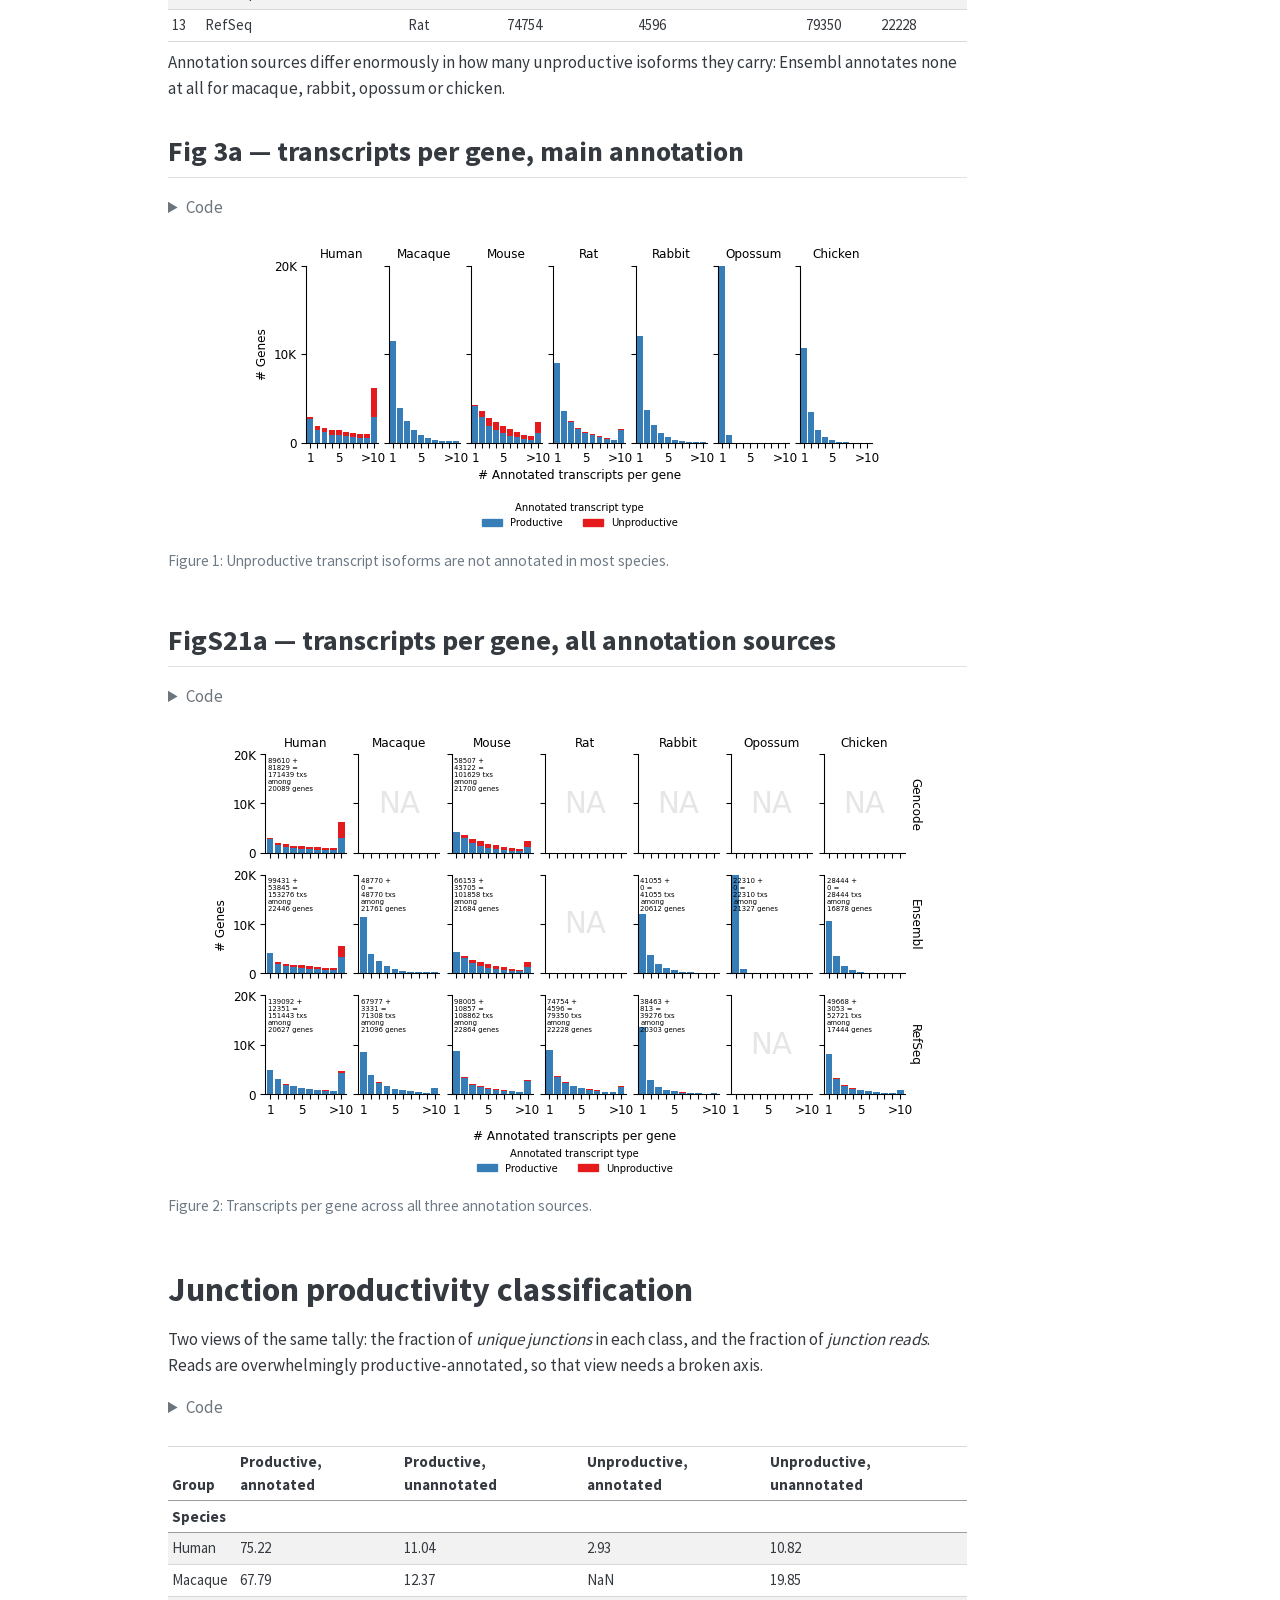
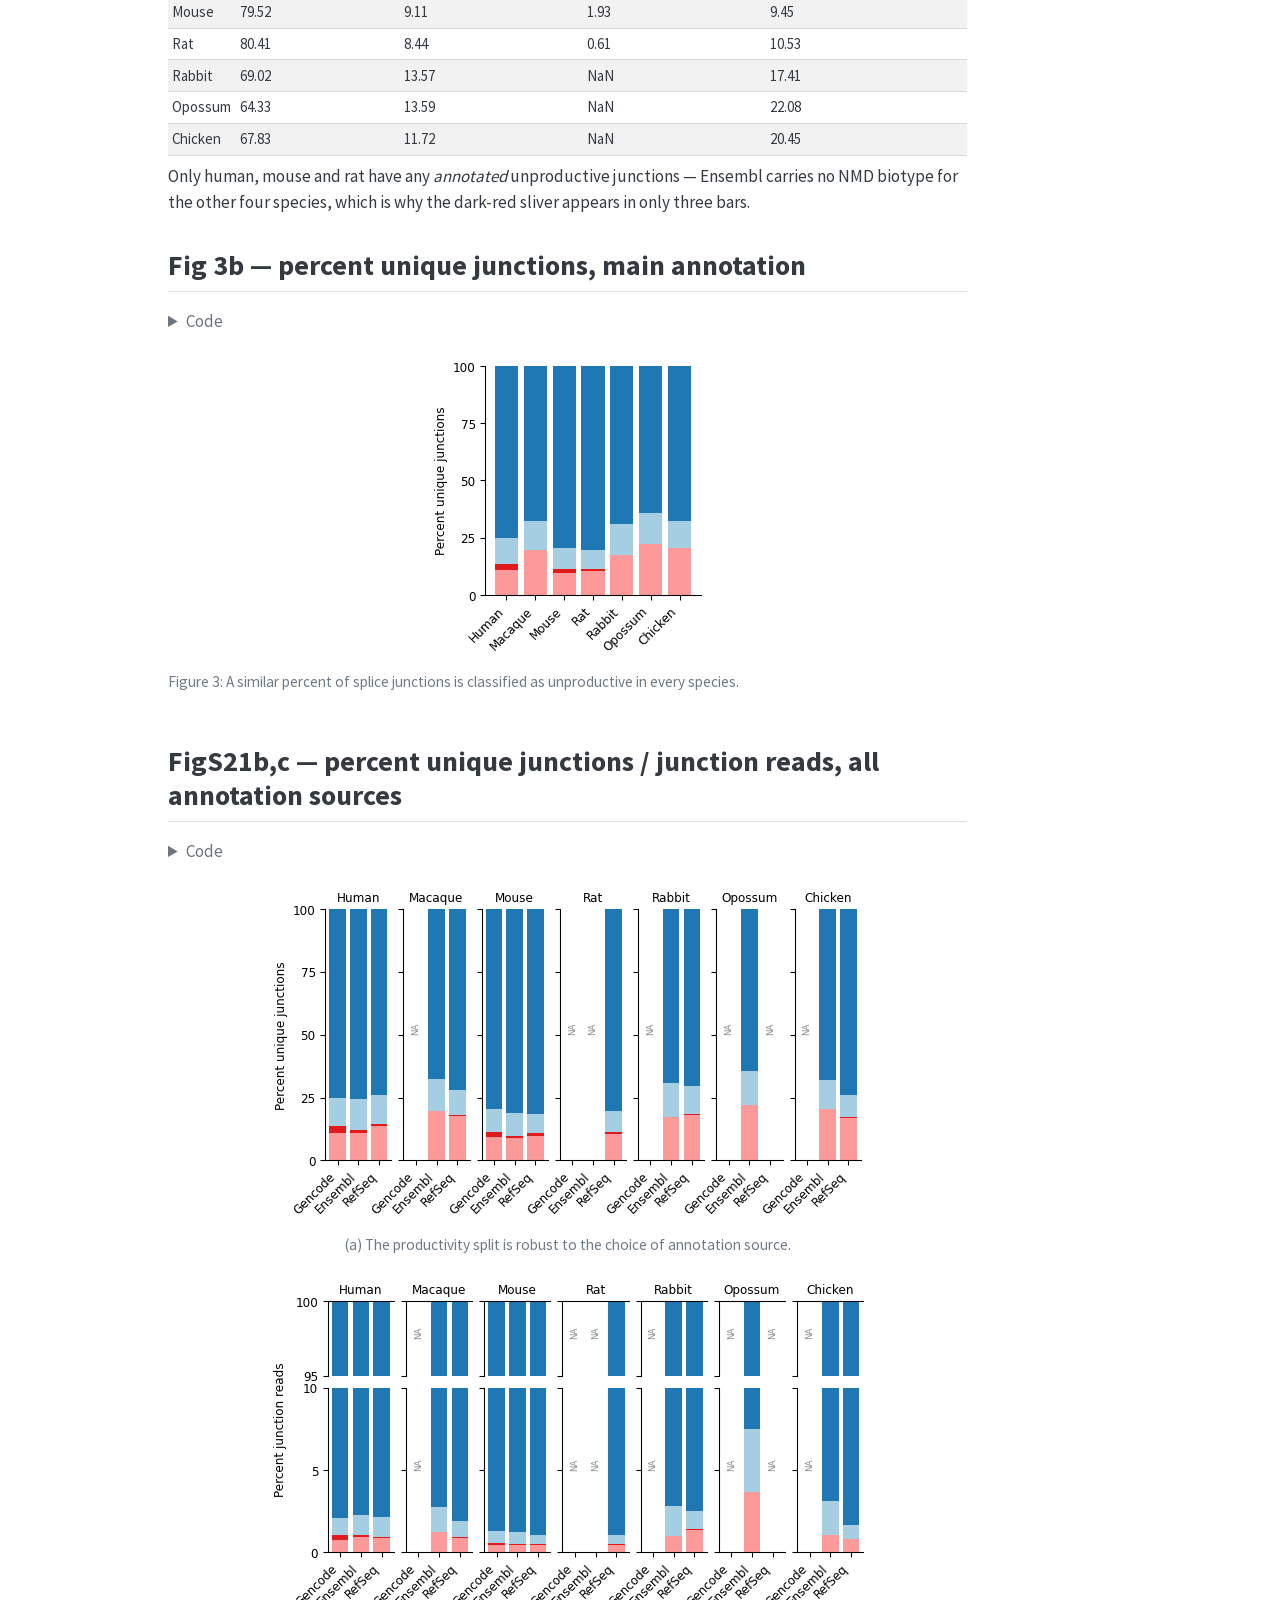
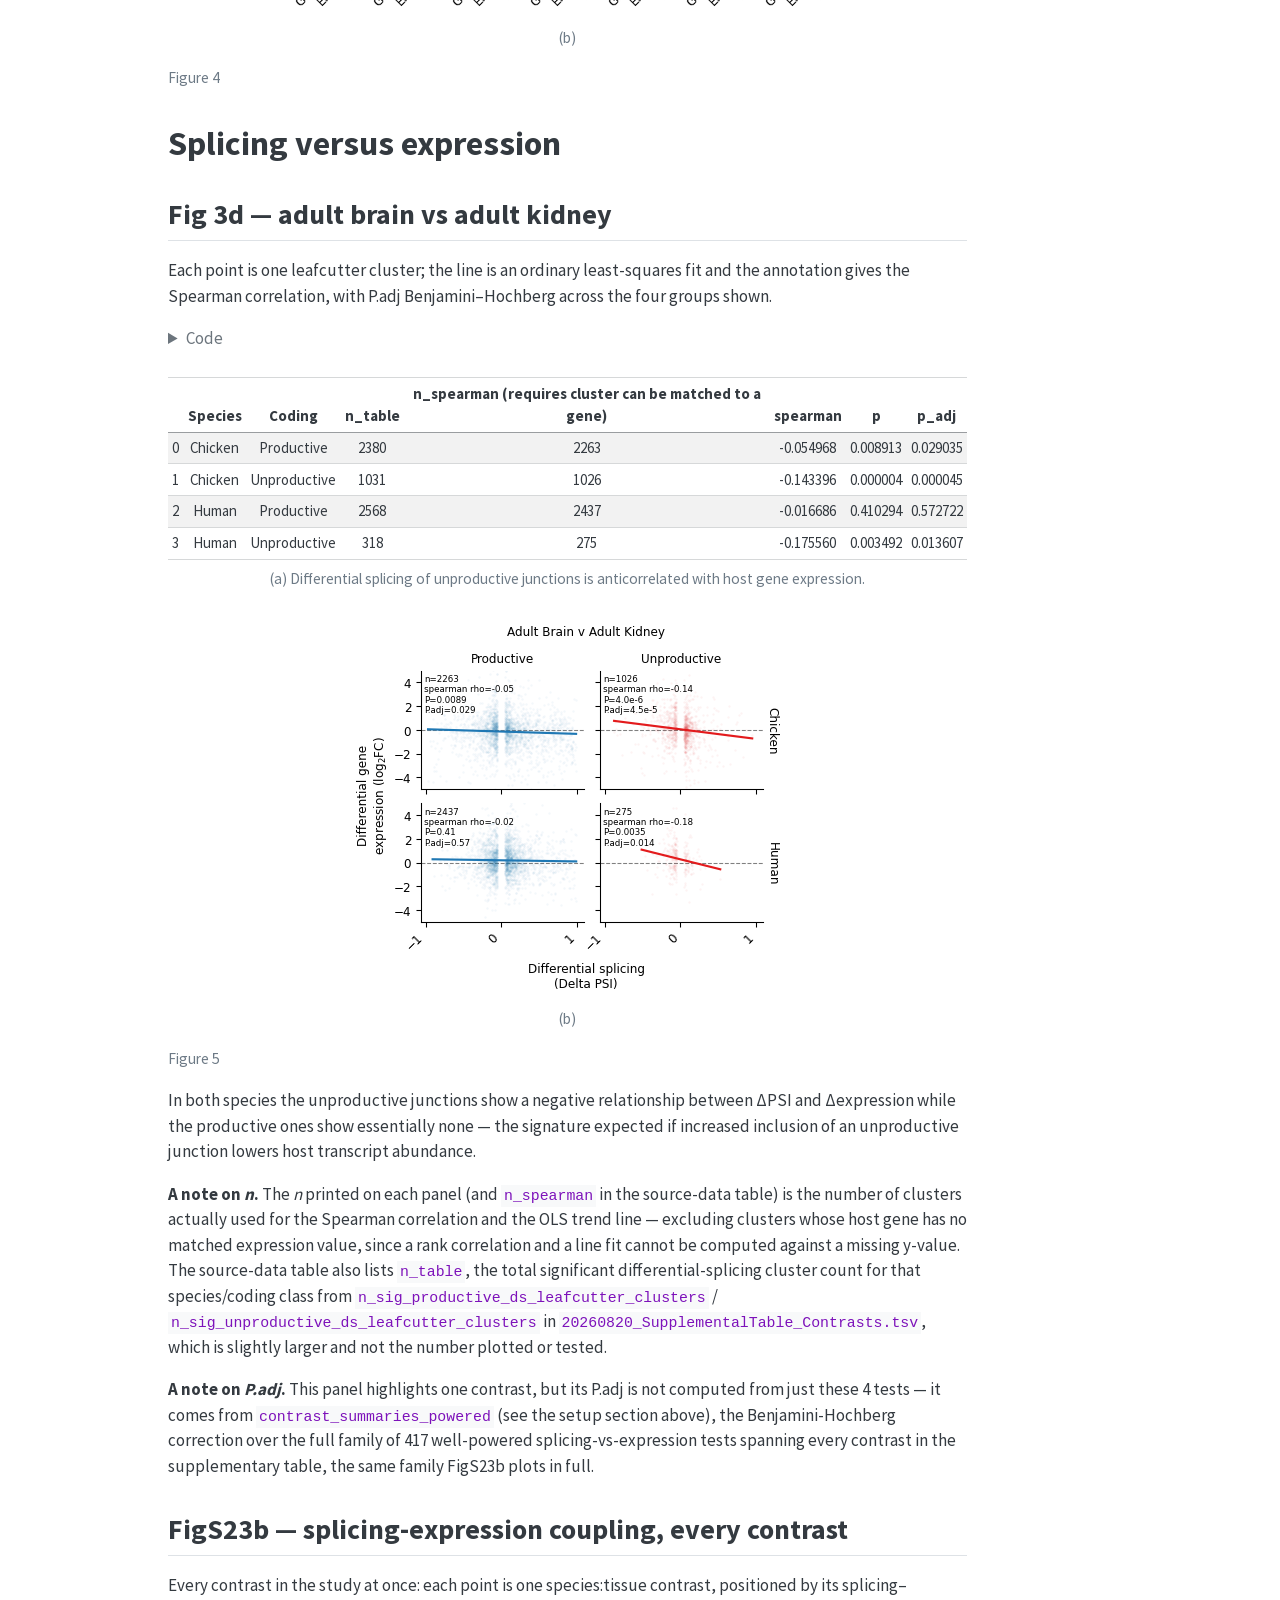
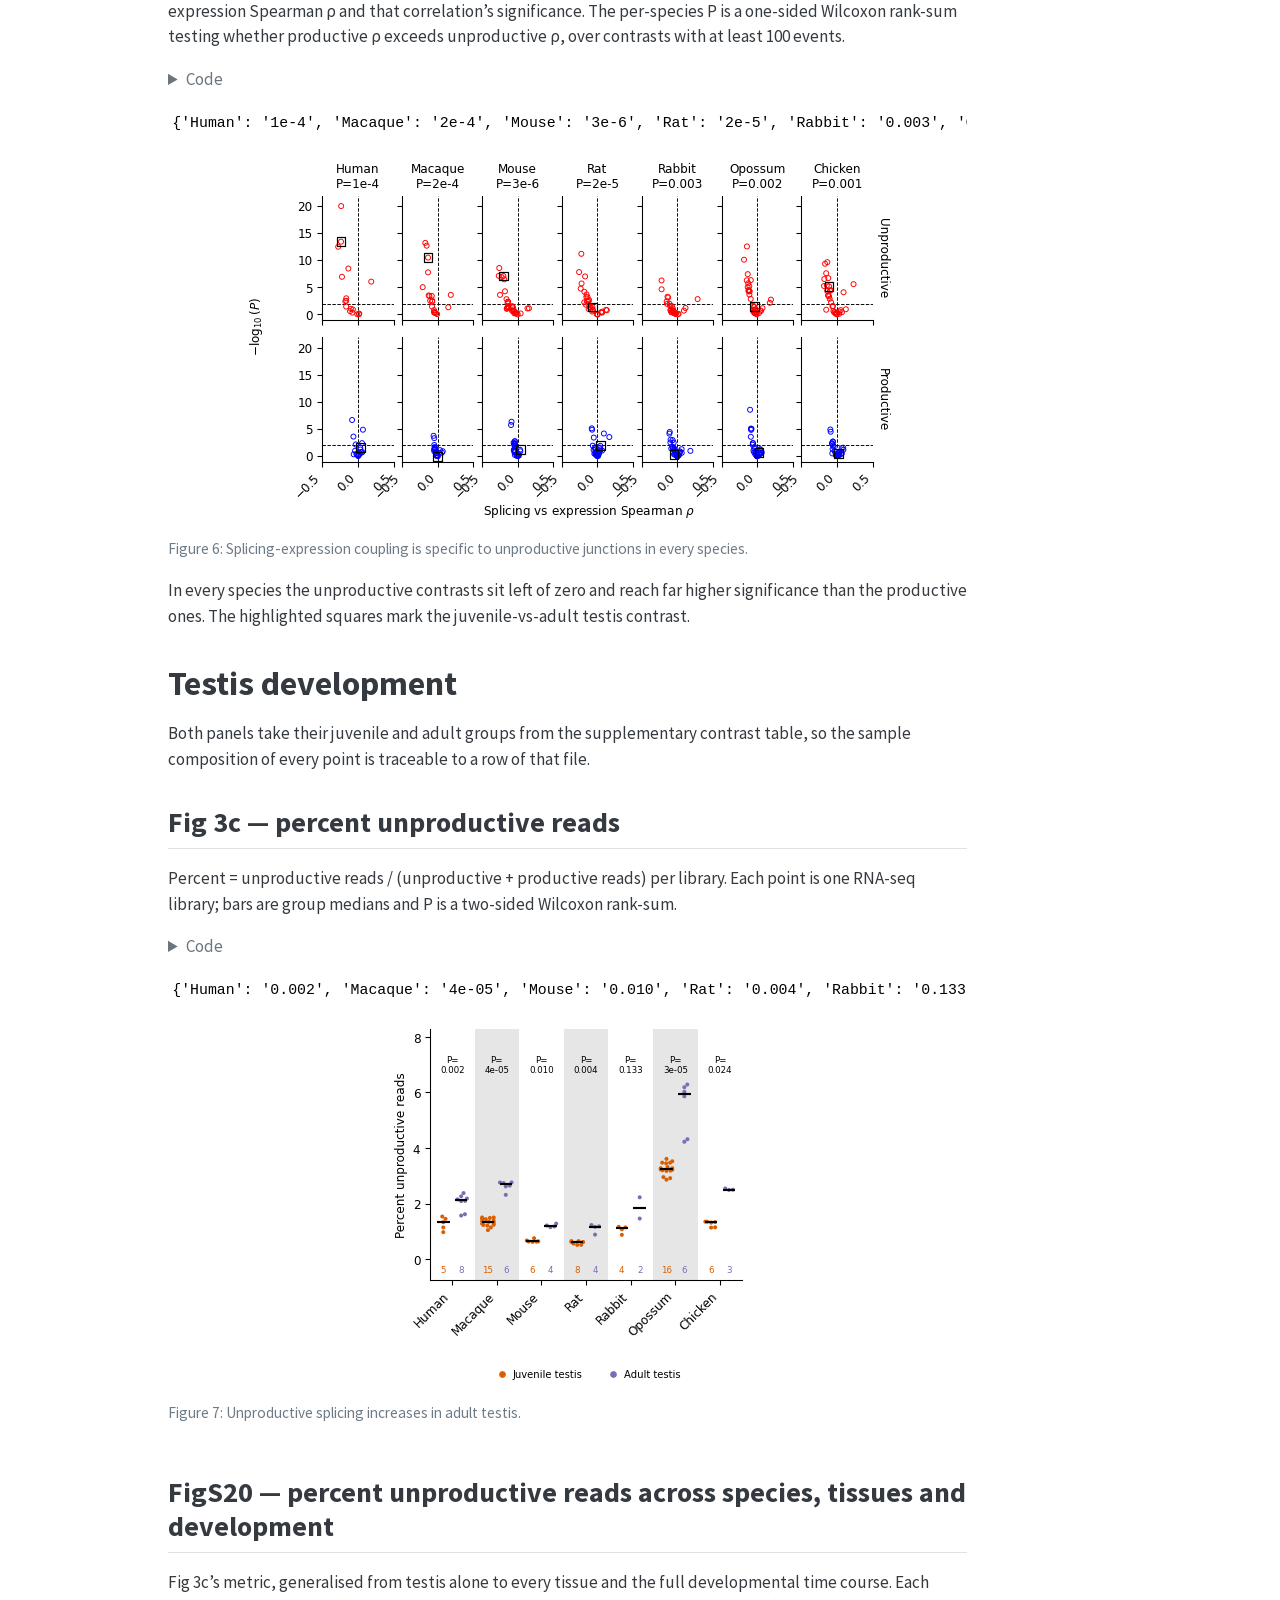
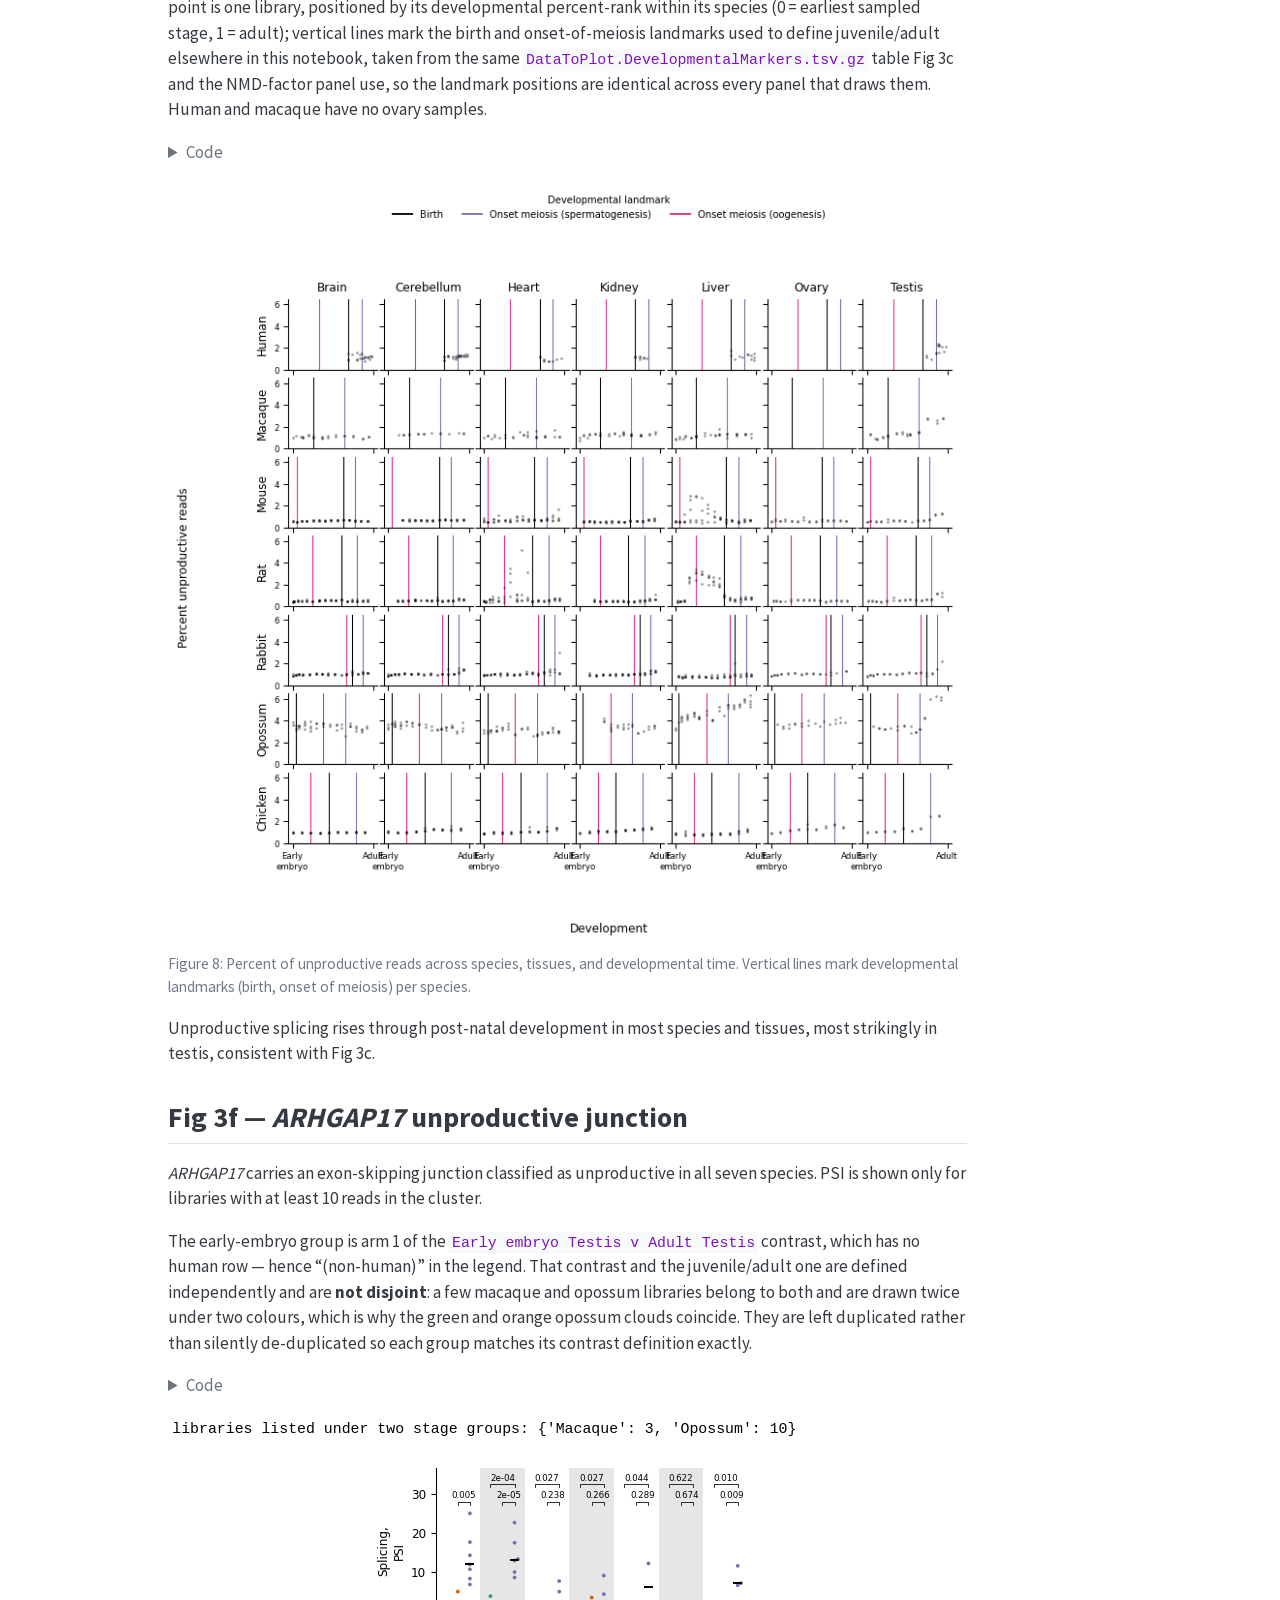
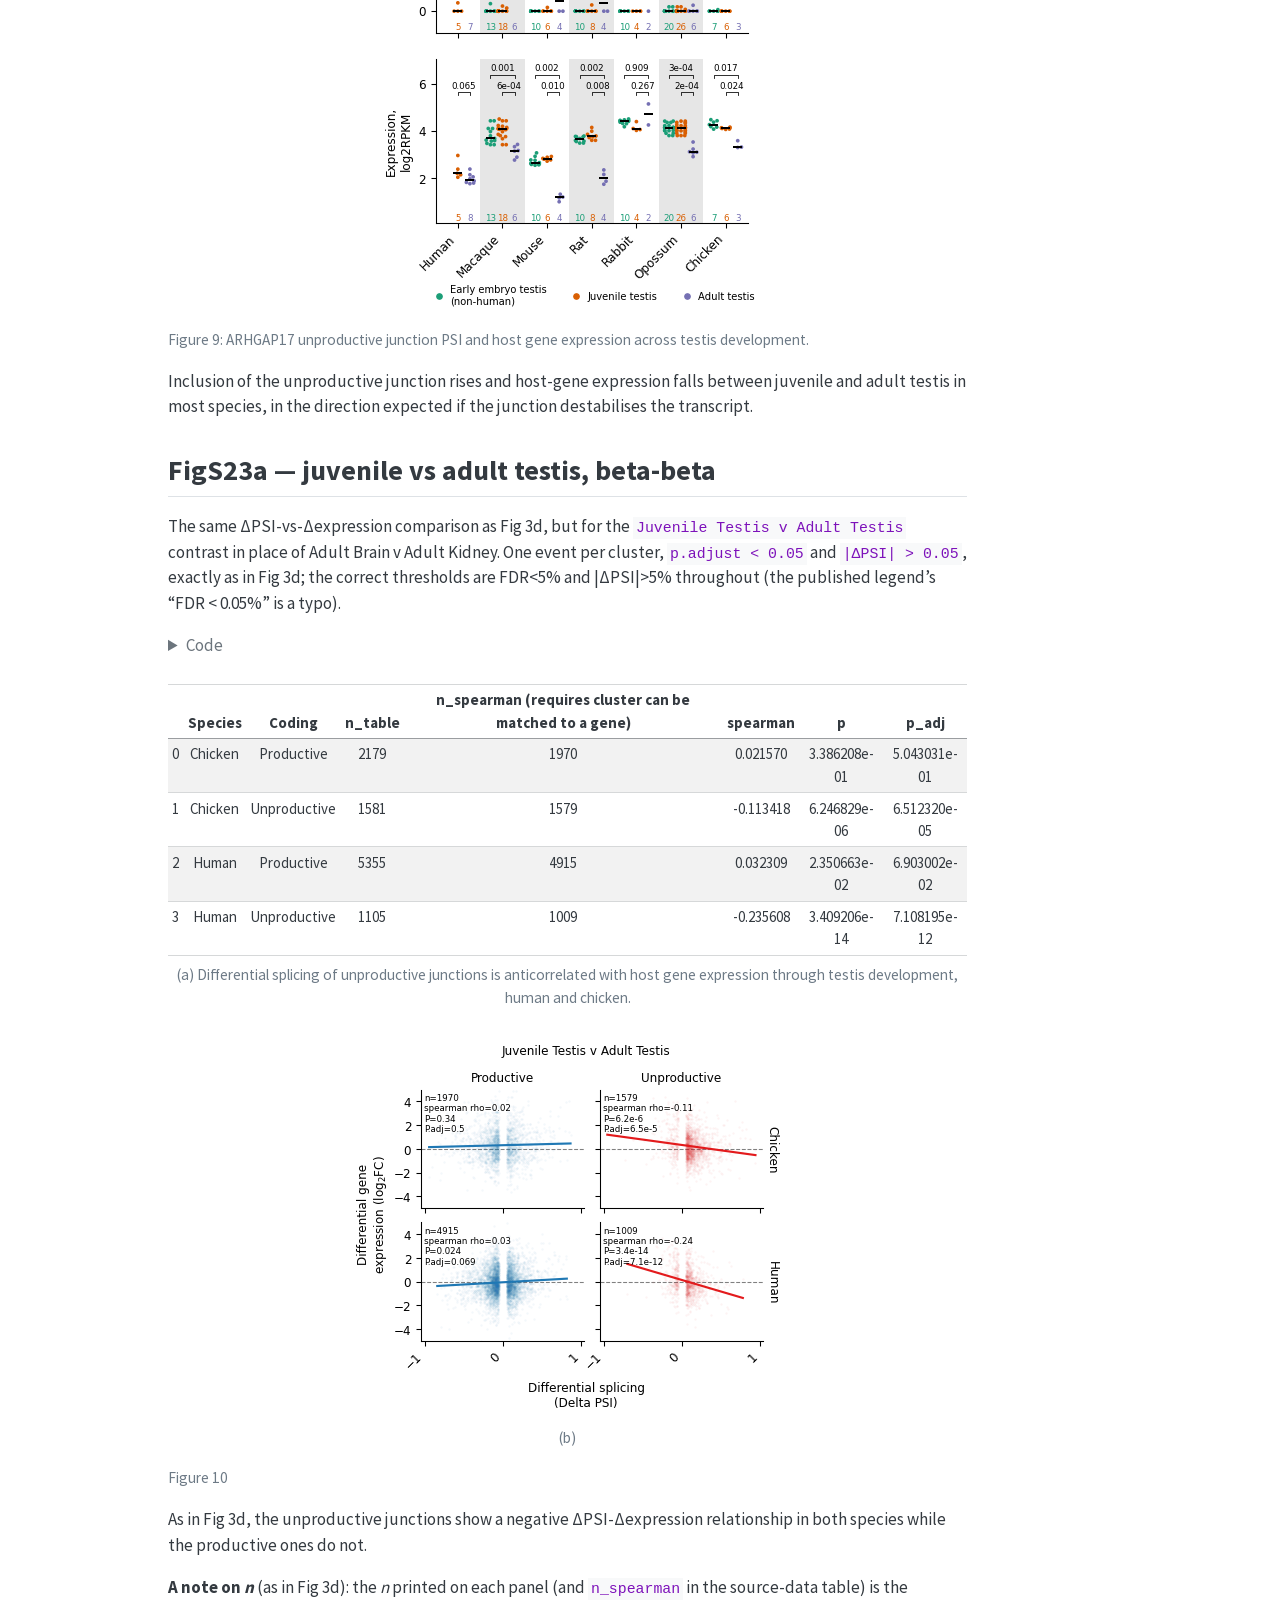
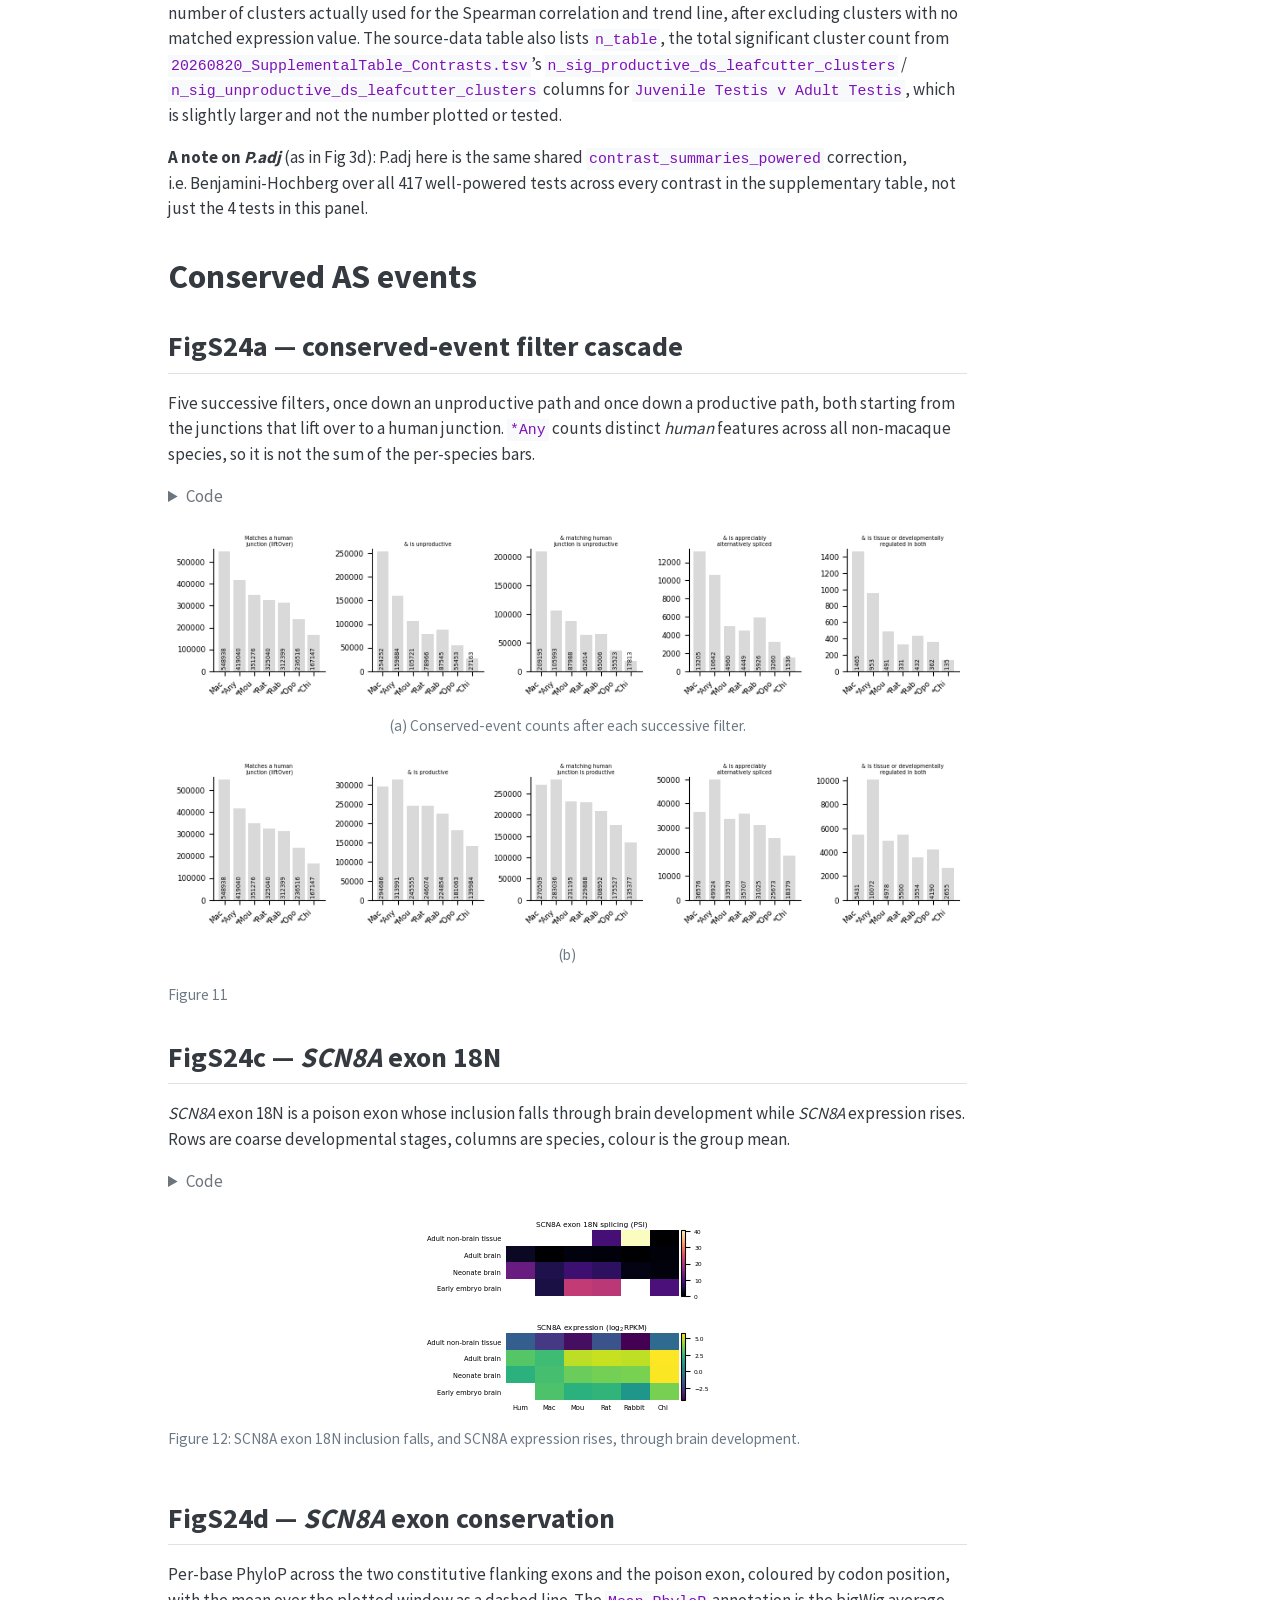
